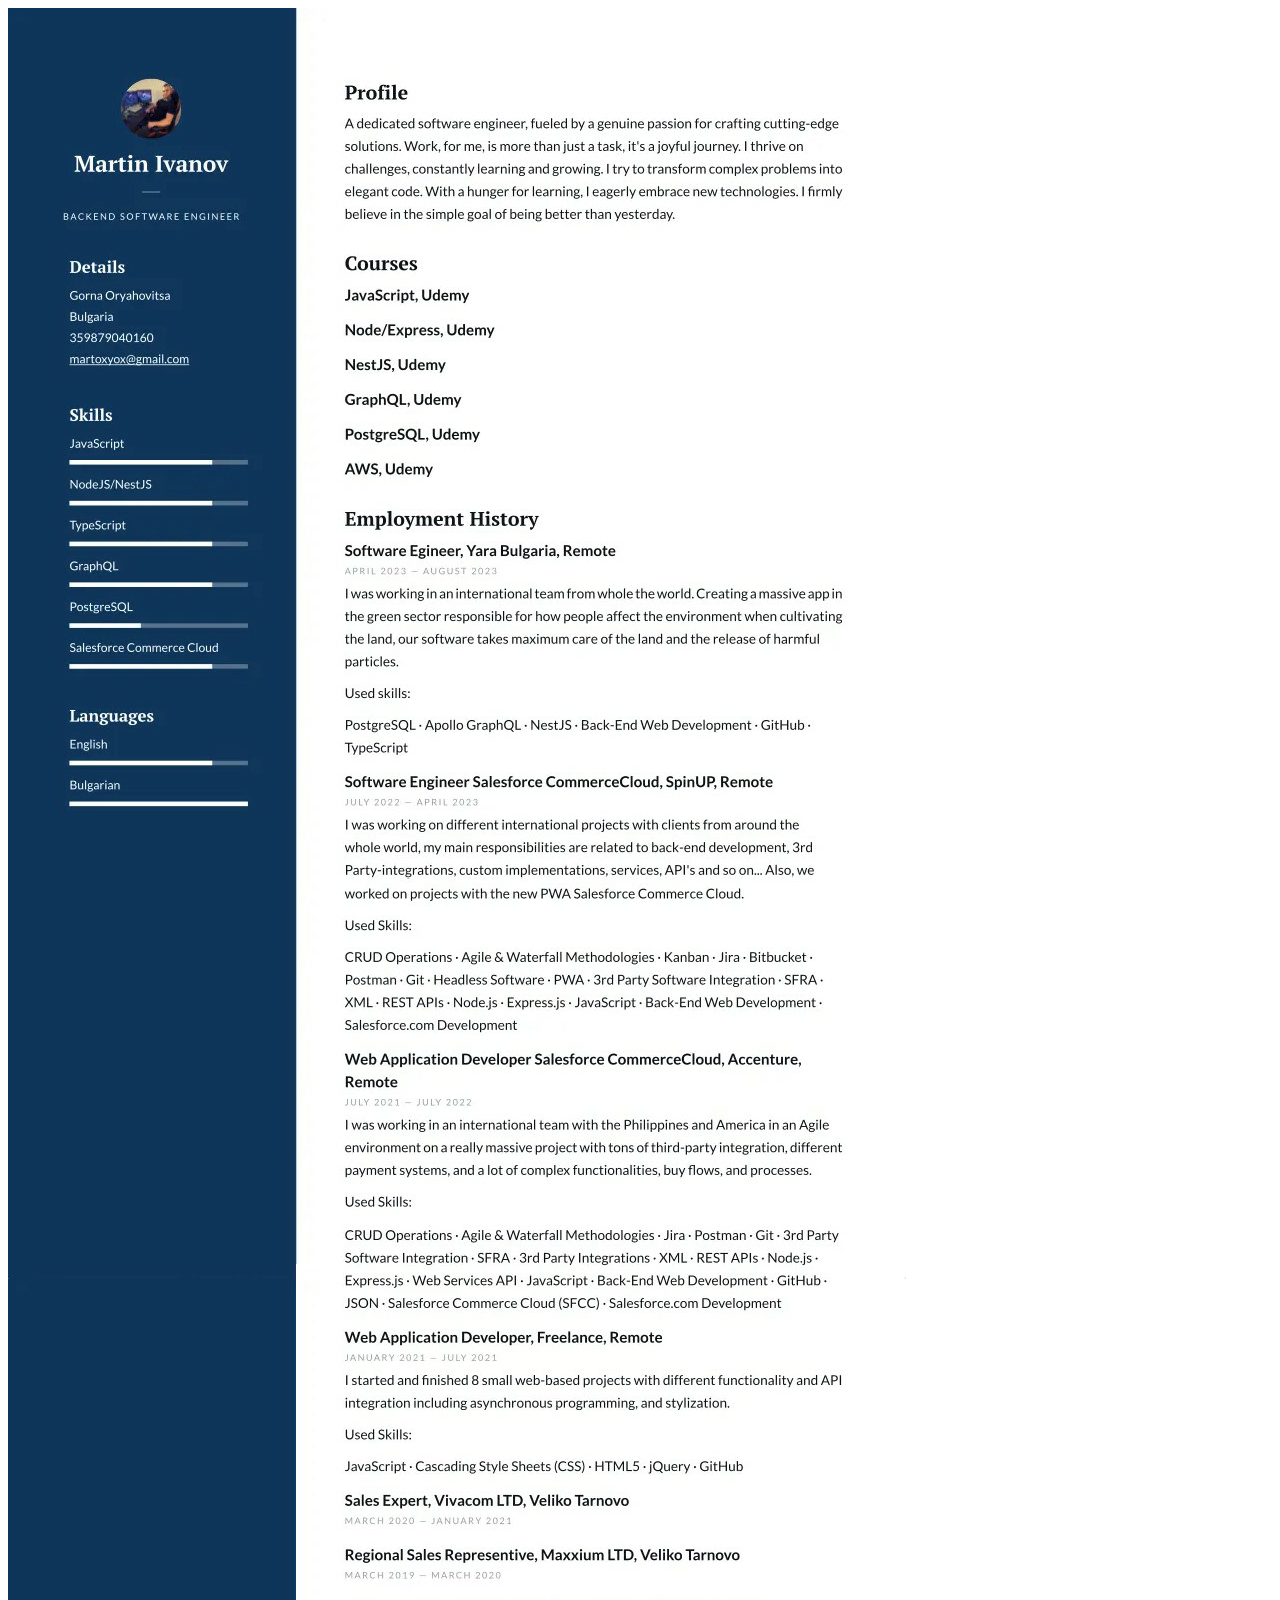
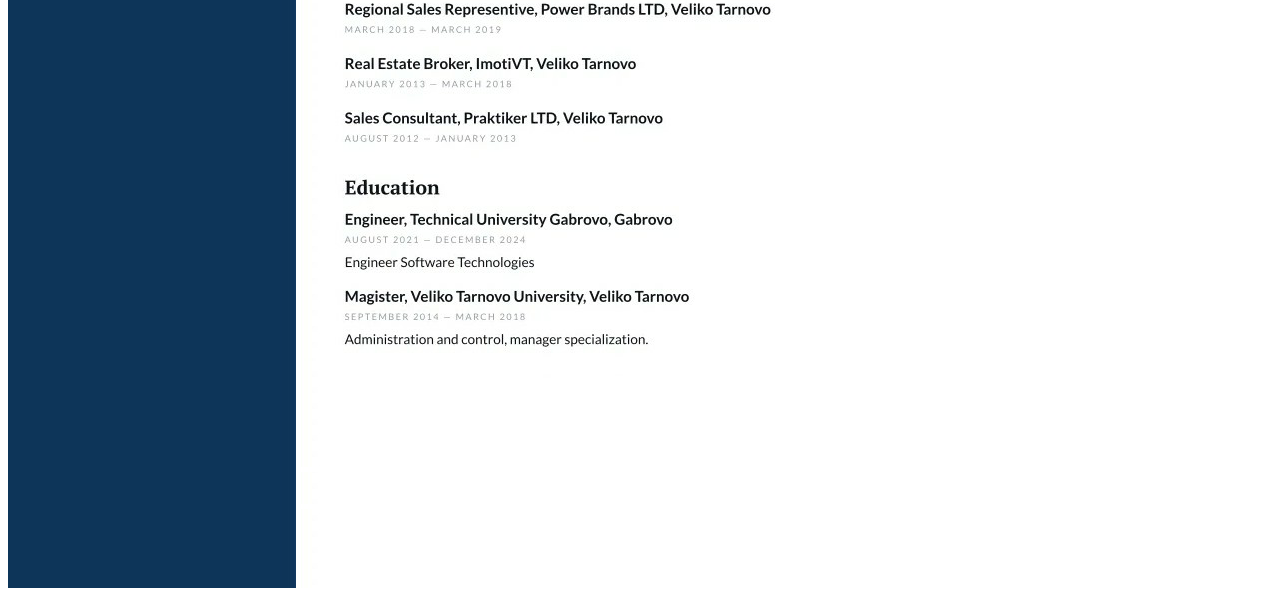
==== CV_MARTIN.html @ d8377702 "fix issue cv vol 2" ====
<html>
	<body>
		<div>
			<img src="data:image/png;base64, iVBORw0KGgoAAAANSUhEUgAABAAAAAiECAYAAAA9nBc5AAAAIGNIUk0AAHomAACAhAAA+gAAAIDoAAB1MAAA6mAAADqYAAAXcJy6UTwAAAAJcEhZcwAAC4kAAAuJATfJy60AAAAGYktHRAD/AP8A/6C9p5MAAAABb3JOVAHPoneaAAAAJXRFWHRkYXRlOmNyZWF0ZQAyMDIzLTA4LTI5VDE0OjIzOjI3KzAwOjAwXG34/[base64]/68mbLifgSMeRc84KKCDJgAFzwIBixIB/c3pfc3yNmBVBBUFFMAIqKIICkiRJ5uA4uLx5n/[base64]/h3EBGYgEAgEAoFAYKLhXycAePd/je//Y3SnQyAQCGw8yE4oBAKBQCAQCAQCEwWxAyAQCGywGGu13x34x+LEh+MfCAQCgUAgEJjIyI+u+K/zyn8gEAj898EkQDjwgUAgEAgEAoHAY0fsAAgEAhss1vSef07/Hg1i8iAQCAQCgUAgMNGRz26l9etV8Wte+f/X9Amy14FAIJBFMk7osX3tcMc/O6bYsf1n55b/X0MaY8WBNU0uBAKBQCAQCAQCT0Q85h0A4xnVgUAg8Gjhrvi6OOWtR/kqEjTHCoFAIBAIBAKBwETDGiYAMJD/[base64]/BLC98h+TAIFA4D8J98vdQR/P6dfY0b+1IT1GZenF+BUIBAKBQCAQmGh4VBMA4fQHAoH/JEadffu/Cu7cu9Oe/nu0GKWRCYFAIBAIBAKBwERDPuvUczpeMDO9VVgteP5/pROTBYHAEx/[base64]/7l1hwCgUAgEAgEAoHAvyImAAKBQCAQCAQCgUAgEJgAiAmAQCAQCAQCgUAgEAgEJgBiAiAQCAQCgUAgEAgEAoEJgJgACAQCgUAgEAgEAoFAYAIgJgACgUAgEAgEAoFAIBCYAIgJgEAgEAgEAoFAIBAIBCYAYgIgEAgEAoFAIBAIBAKBCYCYAAgEAhs8Wtm/[base64]/[base64]/vBvDrdByBlX7y+C4AjoBdBR0dHaO8pVf7/fzf4TsQCAQCgUAgEAgEAo8OMQGwkaOlTWhBfWoC7+2nw+hKelPP7ZVdnO+c/uUtNEsdUi+Ubd29Rp5GVfLNmpRbValITSrNAeloDUq3nvfk6tJTbEhXvial5ojkqgPS2Vhpodzslc7cgHSVWtJZZLW+LrWRQeVJC+XbAfmC7VBoGq8FLa2oDBfYC2Ahi7wyv3qAa6XTUpXV0NBchEBg/cLfhX+sIRAIBAKBQCAQ+O8hJgCewEivujt8671jeHh4tVV7Avd9J4Cnz8b5u/5ck4dzUK1WjR47A8rlssWtC9LlEBzZ8+z9QCAQCAQCgUAgEAisG3KT9nthq30e2AiRfNFfnXeW/xW87w/cSfbv5Dfy7ThW0BX59lH9d3PWu3LDdl2qrTSnvrMwbE79yMDK5DWBSkI3X2iZw1/21+8bBctfb7ZkaGhIhqoNK6cmZXtdoF7otusR6bCJgXqu0/I3c+XkFQB2CCjYJEA6dikk8Ul5zfb9dvWk1WzPWbX5b0nykcLA+kLSTu3mGp1RHF3bZutGCnx3AhTZgaLtfeYX3iSHHrR/sklEkxaaDSmwW6SZTCI5pXY2RVLCKqpe4vpB699cxWcXTiAQCAQCgUAg8N9CTABs5BhrAsAc/TbGmwBg8z2o1xMHptzoN8e7szUg3d3dssWcHpk5c6bsueuOMn36dJk6s0c6OzuloI4/jpm6/JY+10x+QcA+QqjXw7WmLFq0SK698Ta5+eab5b5FK6zc4VYl+UZArtMmFlr5iqXHgec+DiBIXlNQqEdp99s3mu4CttrfK2hXPCYA1jeSdokJgMeGmAAIBAKBQCAQCPw3ERMAGzn4XX0cZV/RxzUHGmMO1pA6UnyMb7g6ZCvyHZVkZb6snjwr8rOlz9KXar0ybdo0OXivbWSvvfaSzWeos1/AEUsmBvLFWrLyX1GXRR2zRjOhV29Ms/yVct7oldQ/J9/QSN1eAbh34Qq55ZZb5JrbF8tf//pXyU+dZ3T66slEQCOXvHJQrSavIFTVn7cdCJ0V21FQanuMubajz8SFTQyo38WRiY3A+kS7fdqjiDfHf3oCYHQCqF2Cl7eqxNUB7f8E0DHg9PzaMVIbNj3PtackmNLivMkvVqgek75ULGk/ab9mwwyawtONbm1JIV3WutSDcvxVHAd9kwk3/[base64]/vuu08TdtuEQbWe/MJAudxpDku50ml0KAKngw8A2nXbAfQJjvblWP5TYD3Am8GPo+5lxml0F5RPUKJHJx5zgGy5xVzLR1L7uUp0Vx3oRM8SSqP02iWsorrqLI3/tLM6Hj1Yhd/hkWFzwOl/tXpNRkZGpKPSYZMZI9UR7Udl6xecMwmAbpOuWCgZbafvx7SDnkaWD765QbnQBkyaJf20kPCj6Tm6Yw98YoAyiAfcS/PhdLN8pMvnXpafQCAQCAQCgcCGjdgBsJFDTfu2kZ4Y9/Z1fUWrvfJaaw4lDnlj0N7ll5GV0tXVJZVczYz/N524r8yfP1+md5fNIe8pJCuveU1vH/FrJo4+X/PH2GciwByF9isA/o5/KZ/8RGAln6Rr1pIdAL2DYuX1NafJ4OCgDJdmy1133SXn/uIP9qrAynrJyhtqVIyfVtdM6evrEyl1mAMirZqVXxA/Jh8j5FsAHGMHwPpGMnxM1B0A8MUEQLVWNSc/jYbWhfQ4/EwQMCHATgBoUUewNi6z5YFs3UhDHB/09J/exMmnPzKZR7+mL+HUMylHWiYKuOf5Af2PtEwOcE7/Hat8kOUhEAgEAoFAILBxINynjRxpA30soxwnCoN+0qRJlpaAI7DvvvvKhz/8Ydl7771lypQpyWq9OgTQ4JzdAoBrmxDQkKbPua8wEpwPLyNx3sTKxdnAMZk8ebJNAuCYHHzwwbLrrruOOipLly61cklH4NxpBgIbKnD+cfRx/jkCVvbTW/7Z7o/zn6z4J30GMGmAjtvEV0rX0+fev9IhDdLSfzjSb9jt4847E370dc9DHA5+emKAnQpcEwB56NekpW+meQkEAoFAIBAIbPyIVwA2erA5nsDe/DzrkXaUHB/XY8V8QJr1YenJL5XawGLZffOKvPx5T5On7DlXppcHZVbPoLRqy6XU6pfOUk1Kog5BbUBY+S+VCsJv9hvdXEmP6sxAVOPy+YJGl6TZYsWWd4cTByJf0HNjS3lg4kDTNtUZ6mEr9Mol8tBt/5C/XfwLueOqy6RzcLHM32KOTMvxrn9O8sPLRV0pKTWrUtd6tNRhgobRNT+Esqkj9U2OqaXgwHpE4mKuOo62SsZhTVqTY+LMbuyvAMA0H6TMax9o1HlNJm+r++qDq7OfHPPtvNy3yTS97usbkK72hJvDz3G6CWuqQ9ox9xV7HHo+4MmE2z//+U+54YYbbFcAE2/cgx4TAvDARBzOPhNty5cvtw92kmerrbYa3f4PyJMOjvR5IBAIBAKBQGDjgdvjgScY3EDHUWALfn9/v2y33Xby+te/3o6894+zsHjxYlsNZMUPpwBngvS+6u/OSDbgcLBqSDmkSx8B534kQPvWW2+VSy+9VFauTH5qcMaMGVYWzsaOO+5ox2XLlo3uEuBeILCh409/+pP89rcX20cuzzvvp3LOOT+Rs88+W7797e/KhRdeKA88sFAd8KY626z+8w5+QyZN6lYdT01rpPoruk//IIwF0jj8nPyE73//+7LzzjvbDptPfOITsscee8g+++wjZ511lsyaNUsOOuggue6662xnzh//+EfZfffdZYsttpCnPvWp8rGPfcxosZOAsum33t9ButxAIBAIBAKBwMaJ+AbAxg7/Pfx8yY6slJsznqva9cDyf9rP+G03qy7vec97ZNLw/ebsd9eWJSt9k2baKmFnuWTO/8hg8s2AUrHTHPF8ucPoNdrv9hfa3wLISUK/qOWyijhSTd7ZbioNVht9BbHWO2DlL793gW3zv/GKK8yR2HrWJrZdeWXXDOnt7ZXJ8/e3+7+8bpGtSC6VyckW5tTaL1AOLH+jfcy3+QisLyTtM1G/ATBUq8vb3vY2c/TRW/SeFfdNN93UPnZJH6J/PeUpT5EzzjhDZs+eLZ0dFftIJv2vu1I2Z9v6lAbOfbUeWtnysvViYqFYLEij0bQJiBe96EW2A+BrX/uaHH/88XLiiSfar3ssWbLE7gNe/TnttDfL3Xffa9/jePWrX22877DDDnL11UmaoaER69eAMtnhACvOD9cZVgKBQCAQCAQCGwHGtp4DTxjMmTPH3vN///vfb+/74mDgINgX98tlc0I4Es+5v3/PKiQ7A3DCCEwO4JCQ1gPpEudgdTXCSSBAk10GAwMDlpePDR511FH2qwB8d4AVSSYHSMMHAefNm2fxOP7wkXV2AoENDeVySb7y5S+Zw00/QHdPOOEEufzyy+WhhQ/KRz/6UYtjOz6r7w8//LA01PvHya+0f5KTfkJwoPce/B7B+5VjVbrk+rvf/a7t9GHCgW98QP+DH/ygvOIVr5B3vvOdthvg2GOPlZe97GU2cbD11ltrf3yqTQ5Anz5erdbtHj/DSX28TC82fe1xgUAgEAgEAoGNBzEBsN6BFT1+wLj3MNZ9KTakYav9fL2bt+Kr0moOy+TmSgu7TcvJ6S88VjZtrZBNmstl08k9MrmQk1LXDMmVp0hvqyQrGgUZyHXKSGmSjMhMqeVny0CzKMuGGjKU75fBXJ8MN/KyvH9EQ4esGOiUlcMiw62KekAd0jdSU1pFafJTgM0hqZTUmZAhKReq0mj1SivXL+WunEye3qnOfpfMmDFdOkqdMtQ/LF19fbKZOh4zly6U+y++SOY1lsoulSEpDD0snY3lUm/VpFDOS71alZKma7VGVBY1aRSHpV4Y0noHJgLUzV39zxzf8cPjBaeNE2yOOT9Oob57kW9kNHJSKXao3lc0vinV4bq88Q2vlz333NscfZz+733ve+pY86FNfjJQB2DV6Rw/nanHoZFh6RvolyITcK2mDFdHpFDUdHqf0NIMdb61oTyQlhGgqXz0D2h/KeZlydKlMmnyZMmp4z5r9mwZHqnKfvvvL4cfcYQc8ZSnyGWX/1F+9OMfytRpUy394NCQ0Zg5axM98k0NLSev/VgLIr6h9SuW7Hc/7ZMehCZ7bzRvLt9UfpLvfqThEwSBQCAQCAQCgQ0T8RHADRxpZ2Ysx6beZCWxos5Fy1b2uzs7EyN8aIWt8H3g9FPti/4duQHbAZBvVe26qs4FTslwrmBb73tXrLSf31uyaJmtxj/yyEJbGVy87EF54IEHZMH9j9jq5aKHlsqCBQv0/N6Ebrlkjg1OjaGVfP28pQ4MKGo8K4sF9RXYBTC8ol9pPyIL7rzXvgUg7d9B7x9Mtj3Xu6bbcWGtYPyOFNShYodCLfnegLpddvSf/ys0/1Umgf8+vBX8OOoCalul4TOO6kJaO67rRwBXIaG3iuqqs8cTCS9jIW8r5vfff7+cd955NinA6vtRRx1peQaHR+xVgKuuutL6JTtyjjnmGHnwwYVy3vnny69+dZE89NBD9g2MO+64Q374wx/ar2N0d3WP/oIA3xgg/uc//7ncdNNN9p2MXXfZtV1+8qrANddcKz/+8Y/tHrsA+JjfjTfeaO/3w9P1118v55//Uzn33J/IZpttJjNnzmrv3MnLJz7xSaPBbpzXvOaV2l9z0tvbLx0dFVmh48Ivf/lL5fUndoR2uVKWadOnaskqk1TzUF8PPgkwvtwCgUAgEAgEAusD8Q2A9Y41i38sAzq9wpZvvwydl05z6LuKHbblfptZ3XLyySfL1tP46FhNunK9duzvXWI0y50dtuX/+uvuNoe82CqaIz+4Mnl3X11rc8ArXclvivNBfsA795Tf1b1Ynv3sZ8sOO/VYvo5K8r5yoz5s6XKthjkY9cHk98YHH1mmTs+DUn9kpZV/x99vtvKnb7alOR4PrcwZ37cPlGzi4fZqzsodqExLXiMYTpwKakv+aiF59z/XcH4D6weJ/j3e3wBoZ1MkJayi6iU+PkDnsn3Q9LAd6o28lEo5ufTSP9rWevrMy1/+cvn4xz9u5z2Tu+R97/+QfOlL/2f981WvepXsv//+8q53vSv59kalJIcddpjFP+tZz7LXar7yla/IC57/Arn7nrtt+z5f6OdjfTvttJM54Xw7g9dofvCDH8j8bbazr/e/+MUvtokEeOIDn/Q5HP9zzz3Xyrr44ovtWwD0uW984xtWFsDZ32qr+Tb5t/3228uVV/5Z+WSyTuS6626wuvCdgKceeYR9PJTvGDDh+H//93l56UteyjyNARml5QQfICu7QCAQCAQCgcD6xeNrPQceF7ixTbBtyBpYZQc4HXyEjNV53jv+zW9+Y6uGf/vb3+Qvf/mLBeJ+9rOfmQNx1VVXmeOAE48Dzi4CAiuJOOw4GzjilEEanBaOtnqv8PJxbkhH+aSBBkf44h4rhzgq7B7g/X6cfj6UxncA+CI5DgPOCTyQFlpcE8jv7yN7vd3BCAT+m0jrHXqInuIw009swkv7BnGVSmG0T55//vnWL9jJcuihh9qH+f78Zxzthuk7/eTUU081B3zu3LnW75YtXybPfe5zzflmRwAO/Je//GW57LLLLA07DnDO6R+77rqLXH311UabsplAu/HGG2zVn4kCJgE++clPjvYhfl2DspP+XDfn3+s1PFwz53/p0uU2SQAvhxxyiNHgVwJOOukkmwA47bTT5MGFD1q+6IuBQCAQCAQCGw9iAmAjRzlXllw9J4Mr+iVXa0mlVbEwsELk4l/9RR2GOyz8/aYhueralXLFdVW57vaiXHdrRRat2FoefqhHysWdZM6mB8isOfvJnC32l+5pO0u9NE9Kk3eWSTP3l8rkPaXUsatUunaXKRpHaNUnychgRRWoJLmWegyNosapw1MrSKuqalXLWaj21WRoxbDMnbGpHLLPQbL/HvvLZjM2k8mVHpnWNUU6u7qlWqvLI311WbSyKotXDFmorlgmtZXLJU9F+pZJsVXQkoqSz3WoF1aWsjpdhEDg8QRO/ljwiSg+AkgSn+gCOMhLl660V2dOeu5J0qvOPBNyRx99tDzvuc+Rrs4Oc74JTJ6xVf+iiy6ySYFrr73WJgN+/etf289mksZ3FlAevyLAKwbE45wzmTc8zORCySbdZs6caTT7+wdG+QFMqkED559JAmhxv6OjaPyy84DJhM7OkgwMDNnkIPdHqkNy6JMOlo5Khzn6u+22m+WHFhMMgUAgEAgEAoGNCzEBsJEDoxznw1fb2S5PHO/0srrOqiPv7rPyDtxRweDn5/dwBHAYEmembKvxbB9mdZ6VP7Yn87vim2yyiTkX/HY/zgx0yO+r/+7QcE75xBP8FwWAvcuvcf7VcRwPViVZBeVnyHgVgcA1zgigXjgv0CQtfHLux0Dgv4Wx9A091q5g4D594+tf//rob+7z3j6/bPHe975Xvv3tb9svADjYqo9DzisBfK+DPut9hhV3+gf6z44evgmA003cXnvtZeXg8DNhwBf7a7W6lc9qPn2YfPwKQOLUV4w2fYY+67tqkvLEfqoQWsk4UtUxpFNuu+02i2e3Dv3vD3/8g32L4O6777b89EW+FQJNQiAQCAQCgUBg40BMAGzkGK7XpKCGPk47Rn1npUPmzJotXZ3TpNUsy+BQp0ydNl/mbf9k2Xq7J0m5c1uptzaTSs+OUujYVvIdW8uS3i55qLcujwy05OFqv6zM16Vnyxmy7f676HEzmTZ/K9lku51l+lbbypQ586Rr+ubSMXkTWdbflJo6/RYaTWmob9Ns5ZPQKEijnpeRalNy+bKs6BuRBx5aKktX9MviZb0y0lJnRJ2NB5f3yu0LFspN9z8iN9y7SBYuXSlDzbzUh1bKwIpHpDC8QuorH5ZcoyalXEuYSqgzAcDLx3wRPRBYT8DxLRZyMqJ6XCnzVX9+SnNYXvziF8oVV/xJLrjgZ7Jw4UK55ppr5O2nvUUmdXVKIZ+zSQAcfya6cOpxqH1Cq1JOJsVwvrkm8OHA4ZFhW4Xn+whMpOHoc1yyZJk67XU9L6qz3qV0CurMsyOgQ4/KV6XTeG1o52xpn+vs7JbJk6dqGfykZ/L9DBx+vrUwaVK30WRSAL6ZEOCa14a++MUv2s8M8kFDPmL49Kc/3fiKCYBAIBAIBAKBjQsxAbCRwg1vHH+cCFYNWa1jBZGJALbpYsDzrj1fBD/wwANtZZAVxC233NKcDHYLYOCTn8CqIe8y41yQH8fkyiuvtB0EOCysarITAHqsWFJ22vh3njwOXtyJYYWf7wpwDn+Uz/HOO++0eF/dp0zyce71ScdxJAQC6xOu4+x68ZX2xHlOvpXBqv7BBx9sH97r6enSeEsubABgEoAVd/oifRTd54v/oN6om5PPTht23LBKzwo8tLkHSE9fpk+Rjm38TAJ4PyEt/WxVn0p22/h9ykz6kpEzfhk/Vu20kdG+zY6BU045RX70ox/J2WefLRf+4kI595xz5ayzzpLjjjvO0ngA3t/TcYFAIBAIBAKBDQcxAbCBww1qAsga2/wMYKFUkEarLl09/M5+pxr0VVm8dJlU6w2pSVGmztpUrr3+Frn1n/dKR+cUqdXzUi5WpLPSJfXSJOmrF+Wuh1fKAyuGZcmIOifFHrnzkV65/u6Fcv1dD8qKRknuemSlLOyrSl+zIvXKVMl1zbD39pu5vHT2TJKGOhP1hvLTKmpcWYaaRanmKjKsYUjK0jV7rjQ6J0u1q0cGShXpLZbl5ocelvt6h+SRmshwqUP6pCA1dURG1EGRXF1ayr1SkJ5SQ1YuXiD1wWWS52cPCzmpmSeVOE2BJz60B6z+l+oXY4X/FNL0vO+lHVtW0ZtNJrREnfoBKdMXtf/xdX314y002vdx4IuatVlvSkepLDnVYWjhkNfqNSkVS+a0V2tV2WOPPWyCDMedDwHaTyO2waQZk3R8D+Cww54kIyNM9ml5mmRkZEhT4Nnj9NM/mlLkN/8H+y1Nq8WHB/noX8ITIT2ekAY+Dz7kQOWD1wgqcvnllyffDdA/7qlEdIxhIm718Yng8vHrQCAQCAQCgcCGhVVWZWCjhK+G+4odq3ys5BPPNmKOrODzpX+2HGPI+yogq/oY+Kz+842AxYsXGw1oQYNfD+A3w1khZJWebcHQ4eNjvP+b/gYA+VitxOhndZNznBmuOZIG8I4/XzBnKzFH+CUNfLAjwb8ZQJnA6QPocE0AlBkIrA+4g+t9iT6DztKX0GVPYz9pqMeh4SHTV7bi45CTz5x91X/0G+cf55r4cqksr3nNa6yv0pdYbSc/uwR6+3ptSz67Y9iJwzc6oOt9Ax64Jh/do1QqWL8nPfHwx+4BznHiHeSDBuDea1/7Wrsmnl8M+eY3vykrVq6w+/D1ne98x+gGAoFAIBAIBDYuFCpzd/tQ+zywgQPDnABwKkA+x++mi0zrmiQlVviq6gTUqhqXbBnmHfyaOhi9A/2SL+Gg12T5iqXSqg+ogV+XVnml9A8tkocX3y/DIyuls3uqzJo1U6bNnKMOeY/UmjUZqY1IdXhA6QxJo857/Itk8bLrpaOnKIfuPU+ZUcemhrOuDkZdnf2mOv75TukbqMmKwYYsWTkkf7/5n7J8qCYLHl4uzY5J0juk8YM1WSpFGc6XZCjXLX3Dw9I/UpNqvSat5oAUSyUpSMN+E76zs0dmTO6QES0j36xKvViQnDlXMQmwIcBbwY+ja79tfXX4jGOe9WS9d+IxB8iWW8y1fCTNq17bancreeXDKa1aS07oraK66iwN7yf/KWT7nR9ZYf/Upz4pn/nMp9XpHtR0eduaf+cdd0iP9p8t1UmHRSbEcJzLqtM3/eMmed/73iv33XevUWAi7fbbb5d99tlHpkyeIgODAzJ1ylQ56qij7Cv/TL7xU4JM5H3uc5+zn/TkN/nPPPNMmTVztk0g8DN/F154oX1YEMecSbrly1fI7rvvYR8i/OpXv2qTb0xO8HOc8+fPt/N3/r/T5ZZbbta+3iXDw0M2ybfnnnvaRwYPP/xw+e1vf2u7DZh04GcImQjgg4Y77rhj8gqA1WAVsnL/T7dDIBAIBAKBQODfQ27Sfi9cZVsH1gPWLH4MaHc2OM86IjlJVvw2nbKJxdX7klXAKd0zbXWxOtQafScY5yDXqNtX+LvKBVsVHGistJ0CCxYuMIdg0rQtZIsttpBZm22VlJ1nu29d8iMtcyxyQ4vtXeHq0DX2u+Wnv+pJxsdQ/5CV0Wgln0S/+577zeG48+57rbwhzYtTsePW880ZmlSsqONxi9yxdLnl661PNcdp+UDNHKVCa5mtqhb58J86OF0zt7fdCA+NVOx6qJi4ki1pf4I9sJ7Q1sO2GruDP7q2nF/dASy00xWZAlD9OvMLb5JDD9pfHf8kaaHJhFbBJn2SFemEUnO0nyQleHmrSlwd3k/+XYz2M/pC+zx9hEU+jseK+8qVK7UPddpX/znnVwD22GtP6ersStLrH6v0/LzfpZdeav2TPoE+0/dOOOEE++I/56z2k54dN6zA85N75OWbAnvvvbc8//nPN56YLOnt7ZdvfOMblo+dO/RX6PCKwDOf+Uz58Y9/bH2cePoU3/nYYYcd7DWDn1/wU4tn5w1H+ubrXve6hKdyRRY8sMAmH/j6P/f55sBznvMcy0+eIu84pOByT8stEAgEAoFAILDhICYA1jvWLP6045E1ponvaYyYYzBz8hw7jvSxEq+OwoytzIGqNopm/PM+LxMAHYVkW3F3MXGsRhr/NKdhwQOLzDlotabYFuEZm8w1gz9XGkkcBP3j2FGvmZOQa94j8+bNkzc8/0ijMzyUxA8OJx/8O/+Xv7HjvYuW2ApnoZj8UsEO87e19FvM2dR+J/2+5Uus/KHB5OfIbPeA1qtRXW70OqVm6WfO2krmzp0rD1ST31BfXJpk9VSp2P3A+kJbN9tqPNEmABqN2ujH/3wLPXrsv7dfKCT9pqRp+BYAcXzNPw2295MXh9u+E9B2/umnTB40W0pbHf2RavKxT3ihPOTk9/iVACYAPJ7vCJCOVwvSIL0dNZ07+U4DeD76Hv2SukEPDGonpQ/zLQC+WWDjwGg7JHC5p+UWCAQCgUAgENhwMLb1HNho4MY6jgXv92LUE2fOux5Z5ccZ4f163lXmPsY/90lPGjfSuc+qJCv9rBKy9Xjp0qV2jTNCXgL0+EI5q4zpvIAtxPxyANuU77nnHktP2bYbQQM/icZ2Z458RwBnyenDE3RwcnAg4C9xogpWR5wkzr3MQOC/Cde79BF9REcd3j/QdfQYnUWvgTv/ONw4047OjuQnPHG+OeL843zj/NvkgDrnHAH36b/2xX79gyaTBjjqOOZWnl5TNhNvTAwY3WZCF55tMkH7FuAeIB082WRFsWT9Eb5srLBXifhpwWSiA+c/+mAgEAgEAoHAxomYANiI4KtqwM87miLTKp1SVMegoMY7K6sdRX6WjJ/PU2O9lZdSZ4/0TJsppa5J0mC1sN6Q/pFBGaqrEzA4JN0at8X0KTJ/k1my2bQOmd4pUqw9KLXeO6XcWqC075P+JXfIyMp7papOxWR1BLaas52FR+5/RPoW90ltoCW9Swbln7feK3/9y3XS36vOyUhZHZeCOhdFqXTPkZFGpxS6Z0tvtSSP9DfloZU16au2ZKiZTB6YQ9WqS75ZU0cH50adnUbNfmN9aqkpnc0hKTeGLbT0fiEX2/8D/12go+nA9zeS3Qp85Z+v/ycTAj6BxS9ydHV1mBON8+9OO849jjTgyEQdTrvtAtB+jPNNWlb1AfdxwHHOmVzgWwGUQblFZYKv/LNPIqd5KJPj1KmTtUycdn5aEIc9uc+xUqEsJtoawi3SdXXCQ0FTNIw/JgWYUGBHAnzZBBy7M7Rc4pgMCAQCgUAgEAhsXIiPAG7gwMlII3vdUavalv16TZ19dSzU/TenYaiabFkerieOSLWWrKY3qgO2utisJat9PZUhcy7IM2fOHCmWumxlv1hJVgkbMmSr9AvV0bf8Qy1b0a9Xe22XwMDie4yO5Ip2fcM/brX3lTt6piYOgjoOODZN5QzeSUtZdXVicChqOX6OLC/lfOJQ8HG4ZJUxWaEs631eXZg+aarlW1FPdjusyHXYroBmeyIksH7hWunH0VbJ6KvPOG6sHwF0cE3gZ/cq2n986z78+I4VjoTEUS8mq/B6jhPvP/sHzKnWP/Qa3edXAICWYGWwSg8d+g7OP5MDlJdszU9W9XHQbYVf/yibsqDFjgHuQQP+yKdJLC9xfi9fSH6RwMumW8EfbQGv0IIH6Dnf/tpAGmPJKRAIBAKBQCCw4SAmANY7MJDXFPS/Gto4ye7rYlQTcCYmaVxBDfvuRkGawzjV6jSrH5KrDKuxvkK6ckulp9QnxdwD0hy5X9M+oI7AIzJ/Sk2mdw7IpOlDsuVWU2SzGV0yqUsdhpWPSL1/kWw6a4pU+5aoY6DOxEhVcoURmTy5LL0r7tHzPqk0B2XalIpMX9onk0UdmsaAdKo/ctWNN8rK3uXSV++QVk7z5tWh0KMUBtU9YbuxOiatmvI52e63auosSYdUG7z/XJJSnlcY8tKhzg6fKagUpklP5wyZue3msmDJEpm87aZy3+L7pNWzhdS1/jkXSmC9ItHUVcfRVsk4gI91AgDKyZ/ltHtJSCaWsuE/hbXRKxZxmOmfOP/UzmpiAd78SAz1InCOA74qJffUcde+VlQnOx1PSOLYbVAw55u4gnZ0jvkc99oyGT2yzb+gaaBXtGs/QiPhYVVccmSlH9r8wSfHpHzyJPySPyl3NLTlk5VT9joQCAQCgUAgsGHA7fHABg6c/bHAyhwrfqwOMkmA0W2rjKWSrdTzRXIC8azwkZav6fMb4ltuuaV9zZvAF/1ZaScPdPiNft7/5z1i3gcmPx8A23rrre3r4qSFFrTZIUBgB4B/b4B7yaRF8uVzD37Naif8cM6qogdPQ15oUC40bdeC3iOOrdBgPJkEAoFAIBAIBAKBQOBfERMAGync+c3lRmTatE51klkxHZBioU9mzyrJrGl5mdxVk5HBh2T6FJFtt5ktO+0wV7bbeo7sOH8z2WKzabLl3OkyY1KnlFrJh/ZA54w50jF9tqwcLEi+MlMaIx1SKUyX6cUpMqnVJfOnTpftps+U7WdOl827OqS/2CV3L+uX2x5cKtf+835ZNliT3mpLRmoNqTf58NmIbZNuDKuzP1KTZnUkCSMDGtcvufwyC5JbngTROK1HIc8W6YbkRgalK9+S2vKVUtL804vd0tMsSXe1KJPqyURAIBAIBAKBQCAQCATWjpgA2IiQ3VLLNavh/qV/Vs1ZWSeeFXOO06ero7755rLjjjvK7rvvbiv4/JY4K+nkI7B7gB0D7AjYZZddbHcAdPkGADRZ0fdVd3YB+I4CdgfwU36LFy+Wu+66y34rnHO+UA5NX9X3d5ftGwJjrPZ7AOkdAcR5naHJJAVlE8/[base64]/9F4VdAurMa3VIQxjJlWSoVZDhVlFGpCTTpk3RulRlaKBPero6ZOb0mbyhbHlzjeQnzAKBQCAQCAQCgUAgsHbEBMBGgrTTD/zaV+9ZGbev7eNlK/iSP+/p8wsB/q49q/g9PT32NX3/Ojn5WennN/lvueUW+/3+O+64w+LIhwNPWnYHbLvttkZv5cqVct9999kOAHYEsKOAtPyePzsP2DXg7/8Djr6yT3nsBODovAIvx/MSuIZ+X1+ffWOAOnJNPbhHnkAgEAgEAoFAIBAIrBtiAmAjwlgObzNfkHJXtwzVh6R/pF8qnU2ZNqNDZs3qloceukv+fu0VcsP1V8nCB+6V3hVLpFmrS2e5Yq8G2M/[base64]/FZYef9/fnz58u8efPs+pFHHpF77rlHbr31Vrnqqqvkmmuukdtuu83Ss4r/u9/9Tv70pz9ZGlbx/VcAWM1nlR3ay5Yts3fwFyxYMPqOP4Hz5cuX244AeGFFnzwEyuY7A85nemXfV/e577sDfIeA7xLgSJx/y4DdDHzLwHcOwKvLIRAIBAKBQCAQCAQCa0ehMne3D7XPAxsgcJZxeP3cnX6O5kRLTuqtggwuXSJTps6Q6TN6pFzpkJW9K6Svt1+kxm93l6TaLEqtnpOHlyyT++5/SBbe+6Dcu+AhufOeR6RaV6e9o0eK5U6RRk5DQ8oaakN9UqwO2m/zjwwPyj333SsrpSYLliyVu1YslxWadrDWkN7+Xn62XQaHWJFPfsKvXCrJyNCQFMoVaZhzn9c7BSkr7416QyZ35GTvPXaVWY2aTMnVRfqXSWdtQKq5ppSlLp2dXVKvjsi00ojkmlXZaa9tZbvt5skiTXrL7bdJrjJdapq3lSuZbALrF743xY+jUzOqp2n4jKP9Er3eO/GYA2TLLea2f1Ne41U/+J16FIr7Tqk1SrFNb1UB7ePqSPI+/vC+CJicQvcBfTZ9LztZlY73dEx6pfODbD2ydHhVh4m0dHpesWFsyKYdC15+umzyO0/Z8rPwdEzIeZk+SbeuPKQxVnnw5rxwDk3ndV2wJh64l76fvqa8NeUFaX7HSsv9rC5kr9cE1ymXAeDIxKhPsK4J68J/Ok2aJ4+HB9oSvrlPW8NTOm8631hI6wdpXUeB6y5wOq6PfvR8pIUWdUf3geuC0yRNWsZZ3pxnh993PtLX6bzZfGNhbWWBsWiOVw7nLv90WnhLjzfriix/6TpmeeF6PL4c3B8rHhAPfXhMtzfgmrxp+mA8WuOlIx45cJ3WFzAerTTID48uB78mL+dj0UjHkSbdH5yW53fAI/HpPuC8jtWO6f6SDY40fUf6PufZNH4/yxvle5kO4gFpvb2IIw11ybbpmjAWL1mkeXeQh7KA3+cIH9xzmtm86bLGoutYG0+BwBMZMQGwgYMBigEsO9hxzqDdGh6w885Wrf17+StsRb7RrNlq/pSuSTZYVhvt39YvJwN2ra9flixZIpMmJb8I0FAalm4kWYHHJ+cBVeCjfYq+FStk4cKFsnjFI3L//ffLcCP5hYBBTY8x2hp96K3+cB8aSR6OpWIpuV+v2jv8++29uxx55JGy2bQZMmPGDOnq7rFfJBguV+xbBlUtl3QdzSGZO3eu7LjnDrYLYNFI035xYLjeafRbEhMAGwL8MerH0UcuCpGCmzmPfgLAkdBbRXXVWRpJ3scfGCfot/UVNYZc94H30zXBjSj6nDt07L7hOx3khYaD62wgjztEADr0n6GhITuOlWesQD3ICy/UhyN14h7wo8P58jwOz+t14vrRIFsO8vE6Om3gPGfTPxqQd01hXZBOl80/[base64]/[base64]/5TOmr02fNdH046xiqbUmRCQQ3GjqYaboWcHLrXPNlzp3nypLkN2W5WTnaY2ynzpqvzN6lLOlp90tu7UnoqLZmVG9F028l2O28vOX3A3tuXkwcfWCT1ao+UcmWpxyC+QcBbwY+jj91M+7g7+ESZAACU5SFtvNE/1wYMqXR+DDI3KMdzsNLAGMPodYff07uBnTWAQDbOjU6CO1Npo29N8PKoq9Mi+LnLgOt0cIwVlwa8QiPtBHnadD3Gw3i0s3HQGi/dmsJ4+cZCNp3TGA9+zyeXqLvX3+W6NngZ44VsmjS49kkgv0c7UGecHdfdNQG+vZ1I69eco99p2sB1h+D50n2EOAJ9JLsLAl7RWegS6BdOYyx4uX50jBe/NmTL4nptNMa6T5zHu4MGiPM+gPxdF9YUxoPzmk3n19zP8u/30nHjwenT3qTP6u2a6KwLfQf0kBHl+cQU137P+RgPpPc06XK97mPdS8Prhy5Svl/TToyljMOu54AjgfbztNmjhzTvXKfBPUJaB9aEse57fg9MqlEHzh2c048A6X3Cw2W+tnLXhrXlTz8D4YUyfaIlnfex1D8QmOhYNysisEGAQQ+kBzMGRx42DMh8lZ9zvsrPoP3ggw/KP//5T1u55z1+wtKlS2XFihXmMAAeXAyy5CevgzIIDPisSPoqDCjmklUY7lMmOw78Pg88NxKJgy4DNmUQV8qXLA2/RkAc3xigXFb3t9lmG9l9991ls802sy/+Uwc+VjhnzhyjA6/wb3TaDk4gsD4xlmGBfmL8rSvoX2mji/zoO/rv/XCscoDH8+sY5KMv+XjAkTgCGOucdOl4+CCM5fyPxQdl0L+dTtpg+0/0UcYSxiroQ9f5ZCxIy2xN8DyObB38fjZd9noskCYdxosDY12vDegR9UTODmQBkLu3yXjhsSDNlzslgHLd+KZt4WttZaR5RDe8PsD12+XCuesOoDziaH/uk4+jy4L8XJOHAE/kIZ7+QHnkB350ZK8BcWPFrwnOO8Hze1hX/QROIwv0n/o6Xy6fsdKOhewYkOZtTfx5mvH4cqTv+3k2PW1CnLcbdN0ecH7SIU2H6zXB77tcXFZ+7TTHA2X40c8d6XtpOaYDtLmHzgEf96mjx3Hk2tOC9NhIH3E4r9D2fg6y5RKy8Lp68Lg0xrqmLQA2mfc56Psx3VY8F+DX+xxxawogew382uuSDsjIg/dxbEmukSOyc/szSzeLtd0PBCYy1v0JFVivyA5iXNuAyaCo52oiSt/K5bJyyTIZ7lOHfaguy5aslN7lgzLYV5WRQX04Deel0VSnvtpQp71fHnlkqfQO9ErfYJ/URob06akDuz6fiq2cfQpATT0ZKoosrQ7KQK4hQwV9KKnGlLo6pDkwLFWlsWjJYn3oVSVfqGhqturW9QHBQ5iti/xef1NKel6RqpRbI9LV7JPJ0i+blXpldm6ZTM6tkJ7WMqnUFuu9ZTKlMyf1wWVKoyrLly+V2bOmSWdHUfpW9Euz1lKeB/VhUJJcq0sateQBGwisL9AHgRtrGID0TYwV7rkBkg0O0vOqTtroIR/GlTs+XsZYdNzpIR/XDvITj8Hkxmc6eLwbcqQlcI5z7XGONO3suV+nz92odHg90vUBY8VlgTPnoJ4gy994GItuNs75dt4d2euxkE7j505rXfKDsdJ5nDvaXm/iqbuf/7vIysKv0/Fp3cDwhh/uu36mAU/pQHrPjzHvjg8GPXk9nTtBnDs8nvan/vQVeKB8v+9pXN+477Qoy9MAP/drR7oOnI91nY5LYzyaa0KW5ni0Afdcfg7qSnlpOuPRWBtfTsfPH2090nn8PB1IQ9v5eOMOMu3E/bGQzp+99jgH9NExh+smY1haZlka2UA+jo7sfb+XjaNulOd90kEbeZ8FpHG9dLjOwj9yIT00SctxPCeXc5cneZyHLNJ5uO9p0vHA+4w/uwC0HfRb4tN9LF23R4Ns2WOBNB4cPg4C5yNbZ69juq5jYV3SBAITATEBsIGDQSo9EGYHLa4ZGBkgfQscq/I8AAHvSfLb/RwZyD3wcHHjLP0AYXD3gZY4toWxSs+gywOCONKw6s9qPOUWO3jloGBpoOf8ph9oI80RqetfQW/BD2VzH5qU5w8VvkvALxeQhxnpmTNnGr/c4yEFP+kHeyCwPoHuoo/oMzpLf8C5SW+TJKThcZ6edNBBv7mmz6DvOD6cex8ijkB6Auk5pvssR9LSr6AF0uWlQ/oe/EMHsMpDOU4TpPMRHJTj+XAIqTd8+TGNbN51RboMlwXXHrcmeJnp4PF+TAeXMSF7b6zg7UMYD9n76Wunk4XHI0OC61caY+XLwumMF7LI3qds9ABZo9eAOPj3XScER/ocuB55W0GDZxP6AdBfB2nTR/K4nDhHn50fwD3yUybPCOCyQmf8frYtufb4sUC830vXJ01jLPg9z5+u21h50+ekz94H1IF6U3/SeL8eTx/Gyu8y5J7zlk2bPU9fZ8E9p+FHRzaOstO8wzcgjrYi3gN5xgtZeLy3scsa/YI2YxjHNI10WWOV6XFppO/5uccThy4SKN/bBng8cF2k7sR5vdFZ71Pk8/ReTjqkyyc4vBzop++TnuBI5wekJwBvH+fBHWz4dnBOnyU/+UiXpr+u8PKzR4fzleaPo6dDXq5D6fKzdEC6jHQIBAIJVll4gY0ShZwaPHl9+DUb0lEuSamYl96Vy6U2OCw6nEtPhQ8BTpbujk5Rc0rq1YZUh5ltbuiAX5RyUY8FdTxUE8rqnfMwYMAdaeVkgC/8N5oyXChKtZCXWrEgFT12ar4uja/UazI8pI69phsc4UODyk9Jy9HAQ26E3++vD1OqTCuWZfvN5spBu86XJ++1o8yfVpBprZVa6GQLrdIk6R0WufGOBXLPohXyYG9Vmt0zpGPabBnOlaVR7pKHVvTLyro+2Dq7ZVgfQPW20RcIrE+kDX1+UvM73/nOqGGXNT6ygX7CpNdTnvIUM8DcUMMIS690eOA+wY3eyy67TN785jcbHX6S8yMf+Yi98gMtz+M0PG86jnzpczdk3cAjfk2Bcryuvu361a9+tf28aBrZfI6x4rIGID83+vnPf16+8IUvjBq7HNN5Hg08H0fqTD39mvp73KOhT1qX77rIzUM6vSMdf/7558uFF15ocd42BOQMn05nvLA2pNNlj8DbgbJwAJj4/cY3viGf/OQn7TsRzqfXIR0AacgP77zqgvHu7+k//elPl0WLFlk6d9YAtBzunABeXYMWr7U9+9nPNr1DD6DJ5NNNN90kr3vd6yw9ejmWfJxXAvehl0Y6Hcd0nF+DdFyaZjqk0zjWNQ5wjfyQFfR++ctfyplnnjmqB+kdQum82Tg/z/JEyMLTeXB42nReT5s+95COA/B+3nnnjeoC95gIGiu/X2eDw69Jy9h5xhlnyNe+9jVbqPCJJWTmcsvSHS8OvjwOZNP6vXQA1Ak99TEJvUInb7/9dvnYxz5mdSeetqQM7tF+pPv6179u+sx96Dvf3PddDC6vdHB+HOl4r4fn87QErrOgH/kiCyAfvFEfB/ng55ZbbpH//d//He17Xu54IV3mWHHp/uf30gE+XFaA9iXPddddJ29605tWkw8Yix5HD4FAYBViAmAjwliDHAMcYEBmdZxVeRwAjCUGTh88GSQBDyoeQD64p2kSR4AmDyE33jCmoEMc5XBOumK+KDl9cBTas+2NBk5/ssIDjUqlw4y9TTbZRHbZZRc59NBD5fDDD5f9999fZs+ebXTJRx4MSwLGPg8jBnpPQ3nwibHIuT+s0nIIBNYH6FvoIzqPPn7uc5+TD37wg3LppZfatfcvjtmADtMX6be33Xab9Vv6FX2VfoPuc+59HHref72P8IsY119/vcXxjQ8MSowj+irp1xa8DHYNQQO+3vWudxldysrynA3AxxOXxd///vdkfNB4MFY+gt9bE5DNEUccYePCtttua/3/z3/+szmg64KxyswiLY80uM7mzwbAkTYieHulg6dd03UWfh+H76c//amdu5zhi7ZB1k7rsYYssvcoJ/2Niuc+97lyzTXXyK677mpx6fTpugGO7OIC8OyrsugJenfttdeaznOdpeU0oEn5gO/EEP/www/LH//4x9H6e7tB66qrrrLnCfqPvLgHbQ+Uz5F4z5dFmgcPjvS5w2mly/CQRpaOX6eP2Th27gHo/uxnP7PJReqFzHh1KA3PkwbyywZHtv5ePiGbFqTpezqn4TLIBpf1ueeeK9/85jeNJnIhDv6pi7eJB88LSO/lepnpc/SR8Y/vBrGz0CdFoIl+ZGlng5fl5QE/T98bKwD0jOBlEk+d7rzzTpuk4ltGfJMJnaQf//rXv7YxgrQPPfSQfPzjH5crrrjC+IYf4Lz7ZIaXNxbPXj764O3l6eDD5URwWRIc5PNy4BfQT8kL3de85jVmd8ET8RdffLG1I3XITkA9luDwa3iENnwROGesQB6cM/6Thl2iTLYT5/VGHukj4J7XG/jR5RcITGTEBMAGDgYpHxw5Tz8AbDCrd0irVpGh3CRZqcdlgwXprVbkwYcXy8BITfpkhSyvL5Fma4UUigNSGW5IeYif+VNjqjpZSq0eKTS67GcCc8Wy9DWHZWV9UFYO9Uk9rw9rxst6Q6YUSjKj0imzKzmZUWzq9Uq9HpDNpV/m1JbL3M6Vst2MuswuPSJbTuqVObJS5vf0y/E7leSkfafKyUdMkeN2HpZ95tZkt1kDMl1to87qkFRGFkpxcIE8WJ4lN/bl5YYFy2R5rkdm5FfKtjPyUqp0SK3RlKUDM+W+hzskX5suMjJVCvrMqjaTDxkGnvhQjV/[base64]//+agcd9wJapiW5IYbblJnb9Foeg/Uy8+pH0fJJ8FkqDVqtJoyXB2RkVqVwVWK2gb9A0NWT65HquqcquyoL9c55Yv6t3hU5tRJ1SNxBK65RzrkBY2C8pfLFy1/IiOVicYjZ+KQL/lqWj/CYLUmwzq+JvRWlZlXWZLnRz8+V774pa9oG7MrBCM/mXBBJomMcJyT5wL3uObcj5SZ6FPCr/M+MDhsR5cDbY1cXE7IDFnVmw2pdHZY2t7+Prnqb3+V//2YtsXxx5tuosME5wfdHlB5IvthlYmjpjxQh0QFE16J4yOvSX0SkA/d5Wh6rjyUOyrGE/whv46uTskX0UNNo/VDTpWOTjtHplzThrQruury5x6y8HYgHifH+xNHZMY5ekGZyAMe6IsmK5UL8U3Kbgf7CV2l39c/aDx5WZwTKIf6QJtAe1F/GwdUHs16S4ra3jpa0GoWR5+gvZFXUZ/LyO5b3/qO/Pa3F5t8C/o8NnkpPYL+ax9py4QH6km7Wx20POMjpY8coU+7wRPlue5AP69piYN32ippE71LmSpXfmmIOsArGNIxjPTEwUPSb6hOTr79ne/JT392QVKmxtH3kR3n8ALf3PP+pP80JOXk6UekVR79iLwWPvCQXH/1dfLV//uKHPmUo4wwdXE9tLq15eA6SYBuUoe88UH7MU7ltM0ZnxjD6Jccua/E2ulUb9tpGb+IL5WSVyppH4KXf8klv5fttttBXv/6N8iBBx5szvM//nGLLF68VMtNJnHnzNlUbrrpZnnBC16k95OJHpc9gF4yXhTauqz10H7LET3miJ4T6Iuur/TZweEkPboLDfSXdByHRobtaHS0vRx/+9s1o+3Mkfa/+OJLZfLkqdbutPMpp7xO/[base64]/PVimdhbtVwGmdk+2cm5/sE8eeOABGemcbg/T3uGBRB762Ausf7hW+nH0UZzR10QLzTSw9lvXnwFchYTeKqqrzh5vJPysDus78Kx9kNVaztmG/9nPflae9rSnmYNDHDpPv8ThoF+xXZnVn0v/8EdbCbv04kvkZS97mRpbk/V+UX7285/Jl7/8ZfnrX/8qU6dNlc3nzrX+Sd4f/ehHtiWeCQd2HrDaxKQDtFm955c0WDmEX1ZJvvKVr8hFF11kPM5VOqz4/OMf/7DdCj8573zp6+vXPLspf035yU/Ok+9+97u22nrdddfLXnvtZf2N1ws+//kvqBPybVuR3WWXXa0+Q1o+fJ122mly+eWXa5l5W+U68sgjrf8W1VFDajVN8+crrpAvfvFL8pvf/tbybLfddlIq8JX3Ya3rV+R73/u+3HjjTcrj5jJz5nQ9/4d8//vfH90ie+uttyofK2wllK2oAwODct9991od2a3EOMM2YMaJr371q3LQQQeZoYkcPvShD1ndZ+k4xerxt7/9bXWmfqtjWsn4ZMw799yf2FhzxRV/aU/gFGTatOnaJj3ymc98Vs4662wrd/fd9zDDn/pDu8DrUbW63H///Ur3O7baCR/z529rbXn11dfIBRdcYN8z+fjHPyG/+c1vbCzcZputpaB6Ae+fVfo///kFyttl2qYjtgMDvmhrVrt23WUnWbDgAeO5q6vb9As61Im2onwmhJAFMuYVjKlTp8mcTTYxHYVP6v3Nb35LzjnnXNOzzTabK53atugaOsTusfd/4P2WnrZhvLdniR7hh90lbGtGX//05z/JnnvuKR94/wdl663nmZ5TVxxUdqBstdXWNo4/8MCDmu8b8qtf/comp3beeRfrC6we8irBs599ou30QjcvueQSW11EV9Fz6k98TR0EVkm5R/1ZUUUHTn/n6To8JJM9pVJBefun1fEFL3iBvPvd75Err7zS+sHmm29uOkn5O+20g9JMJieo01ln/UAOOeQQ44d+QbvRr77y1a/Y6xc8D/[base64]/vBHrI/TH+j3yJB+Q37o8ExGZ8466yzTMfoY/YJxhz7yta+dYb82tMkmm5pO00/R8fPP/6mtzO+5515Wb9r0L3/5i+3+47pvoF/OUH36ptaXsXDzzbeQGTOm2Xjx4x+fa2MMO4kY59gpsu2229k4BO/wds/d9+p48T25VfsjevaPW262flnpqFi7ffe739O+8Gepq5y2226+PUZuU1nTLvTxd7zjdO3Lt8oBBx0oRZUzfbipNg9979Of+Yyt1l977d9NNoxdn9G4nXfe2cYAXkWiHjjWf7rscmsHdnwhG3TzD3/4g41b6Ak7u2jHm2++xWRMHH0NfSDthz/8YSuDOjD2suOJsRkZctx11920v/FqVU3z3WWvO8ADu73uvvseHd9y0tmVfIujUuZDzC0dN29Unr5kdUBft9hiCxsTzz77bNN19Bg+PvmpT9qzlp2a6Cr50Cv0mf5PHehPjAe00UEHHaBtcp3y+RM54ojDbELgQx/6sOy3337yiU98UtvtHGu3HXbYwfSst7dPLtNnAvK6WJ9v8HzXXXebnjKGIXMmK+CnoUd2rf7xsj/aOHP5ny63HR2Mb/DIfcYpnllXXnWl9Xl4esOpr7e6I1Oel+yQoRwfzxjvGW8YO3gmMAbwfMT5Jx45BAITFW6PBzYSMNilMahG14AaP8PFitQ72FLXo4Nap+RqOrhpyNcKFlp1fTRoqOlfPVeXam7YQn1kSBpVPR+uSd/KfhkeaelDk5lWVifVeG7pAzdXlFJ9SLrzDdln3hx59uH7y6tOeLK8+umHyZuP3F/[base64]/84hfmTN59991yyimnqIM63749AL3zzjvf6FMPDCOM+RkzZhjNG264QQ477DCb4HvnO99phv0b3vAGM/L49ZAD9ttHZkybIs96xgnym19dJL0rlll8RY35kaFBe8jcc9cdcsqrXylPOuQgOfZpR8lVf/mzDPbzE6J9ctxxx5nxiUwwhOH1lltuM8cWQ4364RDitHJ+3333mfHMfYxujEEcYoDRiKH3yU9/Sm657VaTC44ezgptwvu4X/ziF02u22+/vbzwhS80Q7uzs2KOK98vwJnCkcLpmz59quy77/7mXL/oRS8y/th2jNOO00nAOL3r7jvk+BOOlbmbbyrPfs6z1JD9vbz3fe+WEVtVF3UovyQf+Z8PyQEH7ifdPUrjec+WRQ8vMt2hTF7BYBKH+tDuGOzlcjIpiuPEYhXtxgQPE0c4ILQH23Z5Dxr5YLCjg+wAOVxl+FrVRfLjMCET2g5dgD7yQhbwd88995hhjR4iE2Rukxv6hwyoO/LA8Ue3cPbRDxwynBomh5Azq4LoBu96T5kyyQzxZz3rWdYmxxxzjLUDW4ppQ/LyyhdtSN3h/X3ve58ce/xxcvzTT5C3vv1t8pPzz7M2xXl3fUVXcFQb6Ls5BjWllXwLpqu7QwaH+uWd/+8dcsLTj7Pr5530HLnpHzfoc21Q5fEaGRgckGarqY5iST704Q+YY41zTN044rDxbvGOO+4oT37yk62/nad8wPPwSPLTkzgs8EPbve51p5h8T3vrm9VRHJGOzrK85bS3yA9/dJac9Pznyu577Go8LFq00Pj8zW9+pf35JSrzu+SZz3y6XPqH38ub3vJm22Xxt2uult9e/DtbydXizCFFLugnvfsmPf7pz3+23QlMQHxZ2wsd22HH7WTHnbaXl738JXLNtVdr/epy0S8vkre9/TQrHz6+8c0z5IJf/Mzo5vLJL/TQ9kykIFPa+MQTT7RJBtoIMOHGxBkO5NFHHy3vfe975fe//73l/X//7//ZbifSMt4x8cT4hj6iD/RlJnbQ3Z6eLutbOPKMb8iSySP0+VknPkN6JnXJEU85TG5WJx786tcXyWmnvVmdxt9qX3u2Os83yVvf+haTX6uVvPM9feY0ZouFvS3FSjmZgKqU5I1vfKM5gQcedJBsrX3pbW97mzqU3zSZ3a16/iV1Et+o7ctkCHk6tY8N9PfpgN608WjfvfeUR7StTtS2YU39nB+dLZOV//N/co6c/PKXyvV/v0Z22mE7tYsa8sOzztQ+8yU5+OADZZNNZqu+HKpO7DIdZzax8eThhx+SbbfdRvVkWHV9udV9YKBP5TJTHeAOu2aMZgKFiQ+eC29Q/m/QsfCEpz9drtO+hHzZvcAY98xnPtOeGS9+8YvlZ7+4QL5yxtdsez7PjQ514gGTXs9//vPNCWcijEkUJu3QoR/84AfWpwFtwKTcwoUP2AQDv9pUq43YJMysWTOMt6babPwSE/dd7qQ/99wfm+7zS02MGzyf9thjD3u983M6/vzgrLNsJ8dPVbdw/hkvmQynfzOBR98vqt1aVXrlQlF6V66gMPn6174mn/rEJ+S5qkN7Kb036TPmBtUbnh9nnXmmfPD975enH3+87KFj98+YnNPxw1f6jzrqKHvNlPZGp5lEAEyeHXjggfYMQ5akP/[base64]/AmOfSg/bHlLGlBnamCekwtNT7QQ6fUzqZISlhF1Ut8fEDfgE8H1+mADuJsYzizmoMBhp7+/Oc/t8kAnCuMDQeG02tf+1ozqj/wgQ/YtlLead5p+x3Mse3tW2GrNKxgUC6OHQ7fyNCwrbJzDwN3t912MboXXvhLW53C0KbfQ5eVHxx2Vqw++tGPmmEPrwCaGPtcwyex//u/H7PyWJGlD/OuPTsPMCLBO97xDjOk2NmAIUodWCHCacexwHBlxZmVmmqtak4kDjc8WF/VcYRVo0+ocQef3V3d5jSDc3/8E/n0pz+tDsK1Oh4krzeQDkfshz88y7agvvWtb1UD9kZLz3ZTHBHGjk996lPmFLAqz6QB4wSre8ho9z33MMfk/Wo0YmSzko5hSFt1dqxqj2OPPd6clVNPfa284Q1vsokW5AfPyN6NSYxld4ZxhvgQFt80YQJghRqwOIQ4jbQp25NxNNkBxWoydUYXcI7hD/3eb//9TA9e+vKTTd5X/vkKc0bhj3bD0dphh+3VWX+pXb/vve9Wh/3X1hYYs7QjAWP27W9/u42VjMs//OEPZW91YmjXc875iX1AkHaFV3gmHer8t79dLe9+97u1nEts1Z/JANpx8qTJ5iDTlji8jO04vKrttsNh7733tjptMmcTWb5iuczbahv7JgC7whi3mVhg0gEn4T3veZ/p9Nln/8DalkkuVpfhaf78ebLppnO1n/zUnAdkwMTBfgfsbzoAP+g5bfGkJz3J5Ifjg+wuufQSOUmdmyWLl9gON9oFx+ZXv/6V9RH4o6ypU6bKK1/1SpM5EyOUg+MKHSZYcPCvUTn4yjX8ez+p6QMK3f2f//kfmzTD0eGasmijbZTfhQ8uNFkxkbGj6jw7APgOAY4QDhcTH4BJhFajaXqMc8YEzVve8hbTpcsv/7NNAN133z3adj+2Vcy/MDk2mPxSAjwycXP8CSdY++FIIzO2jvMRxb9dfZU5sujcSc8/yRxrysHpweF63nOfZ30N5xvniGcsfRj97urskj332MucfJxL6s59JqJYXYV/+rrpgOr5aae9zdoGmTBx+YpXvEL7zKnmoCZOoui4sL3x+fwXnKT1S17DQV70ccZCdJHdBN/5/vdM3yosXuh9eKVPIyvaqDo8YqvYtAljAeUhUyaMHIw/hz3pcNNL2ph36nfcOelzm28x19LQZ5gExQmmbkzicX+W9jUmMmjtIbV9GBM+/omP26TGBT+/wPov41RvX6+NfXzzgomz9733fUYX0D8qpeR1FQLtzjjAJAg7L9itwbjDPWTIOMOEGDqQPNtEttlmW5vEpb3Qy3nbbKMy+Lj09vZb32GCFl3lecKYyk4K22Hy29/Z5BuTEEzaouvUAxrQoh8A2pSdAaye0y7spGGygP6MU/78550kr3zlK02vjlfn2r9DQzszAUR/ZYIOfaEO8MEzhT4OeD2AsZFdANTzQ/oM5Hn2rW99Q+X1Muu7p5yC490yBxydPfHEZ8oVV/3VnleN2oiNk6zUszOGMZyJXmRO/2dsYWKSiQ/Gvuc85znG/y8u/IXp7XXX/t12fDDu+DOQHRg8ExlDaQcmPthxA6gX7UOfO/bYY61OgcBExeNrPQf+o3DjxI9goFiwMJwvSq1UkVxpshQqU/XBOU0HtylSzk9WZ6tHG1oHuqY+qFo1PVenOT9koaAGTFUfdsODQ1JXZ7/VzJtz3myo4V4vSFENwZIaXdO7KrLptMmyaU9ROuv90jG0TLqrK2Wk2JShfF36mkqjUJVlQ8ulvzEgffVhUYqyWB+SK9QAeaTQJQ9JRW5rdsv1gwX5/dKW/PKBQfn9ncPyy5uWy7X/VOenVbb3IW3HQddmIqVZcvMjVbn2/l7p7eqwMJwfkUGlzBuaxfakQiCwvoDRSn/kK9S8CsMqO44MhgXxGCMYJRgeGN44lUwWYAziALANErByiPPPFkUMMFZvXvrSl9rqCas4OOs46Q899KAaQ3uZkQQ9tjm6MYkBRjms3OPIEnCMMbAB5eEY4VjAHwbq1772dXP2ocMWbgA9+IQs6THCWLk56aST5OSTT5ZXvepV5giyGowzisONowCgS37uwQ/xOCcvfMELzdHad9995bS3nmbGPOncyGRI4xpDk4kH7gNkB83ly1daGmiSjhVbnH/qxmQEK+d8HJAJGHYH4GDhvOMYYgBivMMLhj4O+9k//pF8/FPqmClRjF4mFpAdtKBPOTgIyAgDGMP1ec97ntUdRxC+cIpYRcX4RtYYnMjn2c95trUdK/SsztNOODK0GWCSBIMXGVEWzgXGPW1AeexU2HHH7VW3GqNOGKD9KBvemDSFP9oJgxvnEwcI4/w5z3meBXaRoJ/wimFNGdTh2GOPk098+lM8DgyUweQFzn+dwV+Bg4Ce+LMGOpSN3NEvnA3yUSf45h5p3Inm3eJEXx9S5+1oM7pZKUSPWSHu69NnhNafle+V6mTxfv973vdekzMOKDsWDCqf+7Ru2yt/vD88rLKbobIDON82WZjiEV1hwgKHEMeXHQ+ssNK2tB0yYXLj//7v/8wBoh2QofdX11/aAceDvkf9iEfurn/oG68JsAKLQ4sDhLxwnAGOGHWmH+N8oEPkQxfgk4CuEwf49oQS1zoheZFOVogLfNMgia8xYaZjBavd+oiUQX2u9g8NWhvAE69JMBHArgt4TSZezpZnPuuZNtYwOQl/pMUhpHxKor1A0s9y5oxBA/3CsUT3cBq/+MUvmyOOnrG7g4kuJgSf+tSj7PWW/n4+GCz2iyT0Pb7XwTgIaHP0w8cdHHd2sJRLyeQg8fQB4pGH7QyZPs1W7WkTeIQneATwRD7Lq/pj36hQ8+ayP10uO+28s8yaPVtGtO8MqT2z9fxtJKf20YKFD2pczSYnmWhDxsgcB58xAfkxkcAkEefwy+sf6BFtht4zNnDPJy+JJw8OPA4o44jrInrv+gKfgP5Lf2HiFp3jOKgypp4lHXs332ILSwcJXjtCFuxwGNC+tu8B+8td994jf7/helm0eIlN9NlrCCpP5MOYghyTV5R2V9mWLVAP+gl80Q44z/Rx2h95EmflKI/wxzljPumpO444uktdSe96S3/inNcgKkrD9RQ5kZ9vCDAZ9ZuLfyd33nOPXP33a+WyP/9Jtth6K+3DdeOfnWfsxmL3iL9ahP4wIcGEFHKlDHYOMZYw2QmPAN5cJ5jwoB8y/hPHJAX5ycu4h87SF+nvJ5xwwuizKRCY6IgJgI0YDNL+kPFrBnAeCAQ3ZrjPPUIaXPOQZxD1BwAPX1YBGeDJTxrOeWC5sUA6HggEHjDk+dvf/mbOAKtcHHkYssWPwRcDjGtmshnMmYFnRQLHg1lbjCwemABenXfykZ7yiINP4gnwFIN44PHGWDpGHMGNJfQaIxnDEiOEFQkCK9Bs4cXQI607cmyNxXDE+OK9WjOkVKfJj2FDWoxqVi+gwwr06aefbgYeBr8bQdDFqcZIA/RH+gn0SIdzg/NCOd6vyIOhzXun8MzKLSvHGKasOtLPAelZweMaOqzA8h4lq/Jskce4ZxUXnhg7GAdwCuEdfshHPPXCSV62fJlcftnlthOAOHYlIAP6MXmQgx6Uv4rJCZ6B5df6Tps2xa69ftQLkI44HEcMRiZXWOXbeSd1BJTvG2+60cYaVsAZy879ybm2ioSDg6FM2QTK5ejtyjWTAmwVxtBm5Y22oE0uu+wPtuUUUDb145dOXv/611t7U0fkw9jG1nlkQTtRD+hjmFMH4gr5nK3YMlFEGzMhgnx5NYIJBoxV1xsfa4mnHVlVR8a0NYFy2B5//vk/scAqOpMfrJpSLr9OQTwrduef9xO59NJLpH+g32SBnK0MPtClDrLxqn/E4zCQn/L5NQbGctqdtuP54RNMTCDBH3pIevSA3RIXqxPwi1/83CZk0DkcA+SGnMlPWpwMVkuRMw41uwR8Jwb34QfnC9kB4pEhzhj8A3iFJ8A92pvJBnSbe6y88jy57PLLrJ2QB7yTFl5IA39MbiXfC9jJdl9wj7pTL9IiZ9oKR4M2RyZMFkCLSUDKvfAXF5oDzirmJRdfYrt4oAF/0IF/7ye0r0++cZ92pe9RFXhyGRCsv+iQhO64XJgEgUdkSn/gOYk+sMMDGf7yol9auPSSS00erG4z2UNbwSuBbfq8wgEvlEngucyqNqviOOi8NkO5fD/h6U8/3mTJLha2ebP1Hrz5zW+05zsr3ezkod7IzHnitRbqQ73rjaStqAf9mTp43yANoL4E9A2ekJ23FfnoHw54oy1YIS+p00862p5JOMZcxmrqTD7KgAZOJ3rFObKz/lUsWVsxFlM2ciUPR+4hb8BYwC4IeEI2jN/UEzr2eoH2Ue8L3oexc+ALIHf4Qw+YMIO/pF5MctRH+y00t1bHmTGOMZiVcCZ22fnDfXYqwCfn0PT+SL2gSX+mvsiKvkwfR77U0fmiXAL5OTrf3lbUCT69DEB+AmVwn9cYOJpOKg0m/GhX+GRcon/vvRd9v2gTcJdccrH1dybJmLSlTNLwvGMs/91vf2ffiECOBOhOmaz6NzJsdXSeGHtx8JmEZ2KKVwFOPvlkkwm7Chi/aSsmsXmu8r0Gxm/uBwITGTEBsJGDd7cIbCXma9zVfEma5U5pVrqkVqzIiA7EBIZsQq5VtVCs90m+ulKaLd5RVWOkuyz6bJNWfUiKubpMm1yRGVM7ZdNNZsrsWdOkWwdoHhUPDzZlYV9N7l3RkhvvXym/u3mRnHnp9fL131wrZ/z6GvnuH/8pZ/7pLvnpDUvlgn+skF/c3CfnX79MzrvmETn/2sXy0+sekp9dv0h+888VctmCEblh4Yjcvkwf5LmCDJfV6O8uSbXUst0A/[base64]/ujTjj268BgnxliGL5sB8WoxEhnmy8GK46dG86sOMIboH588A5+kAsflrrggp9Z/TzfT35yjjoeTzY5JCthllXrm0wSILPkI2Utqy945onPkr9ff538To3KJx9+mMWxmvee97zHXkWYPWcTKSl/n1Nn5VWveU2yBfSYY6VUVme6q2KOJHKoN1TmWmdbHdV7Tz7sUPnt736tjnKvOvpD5qgtXbZU7zYsD21AHZEDEwQYlRj4Lm/aCecWxwR5kJ7VOtoHIxYaX/vaV+wd6A988H3yhjeeau8Ns8oKDzNnTbdyMd5x0iZN6jbaTAIgh2TCZFg2nbuJbL3NVnLWD39gX/nG+Cff0DDflsjLM058hpxz3jm2otjK82X0pjojC6Wnu8faDSOfiQx4o11ZSWRCxx0l2jdxrio2sQU/1If3hXt7V1j7oWcPPrigzWNDDj30YNW/X+r9RO+SNu5XGSTv7aNv7JKYNXOW7SLB8K+r/PSJpvpXlqXqrAL6C6uEOF+M+Nf8/VpVQvWSNCBPnFlrL+UHma7U8mylU3lnEoTJH9pls003s10srIazEwXngD4JDUBbMfnAijmO7VFHHmVycYeNfkZa+iRb1Xmdgm3VbDHH8Wclme8U0D7XqS6SFudsydIlVj7yQVdwFDkSV+7QPpL4k/ZtiOW9y6WqOpgr5mTBwgXSq3pHQN9pR+QGRlRXB7Vt4c1e1VClRc/gEUcb3WfngTur6BnfnJg+jY81JjTYuULV2FVE3YeGBuS8886VHXbYzvr6GWd8VV7ykhfJu971TuuP6BnvhcMDvONo847+e9/[base64]/vQ8OfE5z5KP/O+H5alHPcVkSbvRZ+ER+bMazgQf/Z8y0W8m+XjFhp1C1Im+T73ow8iZPkM8AR1yhx9+6UMsCLn8fbLN9ZdxcNbsGaafde3XBR0ztXXMs/i+PjP4HsK73/3/5PTT3y577bWHtcvgcLJbpGk1TSYd6T/0c56l6CV9iXrB++ZzN7e+yisc6AR8MqnLWAR/TDIw9jKRwOthPNsYX7mP83/ZZZfZQhT5aAueO9SRNggEJjLaplVgYwODWRpc81DkyMOAwY1jFp7OHhxqkHAO0gMigyRGBA8BHiIE8vHQYCBluysGIgMyRgarJgzEpAM82FhBYdsWqwSkZWskKwNs9cJJYNCGB+cHQIOyiYOWOUBaB4LNKrfvkZ77ni8Q+G8A3QMYP+nAagWOBX2Ia/Sfc4wuHBvfzozBhB6zTZvVQbZjYzyy+stqNYYYKxzcYxskH3x7zSmvMeOSVQucaFYeWcnE6WCVDcPM+wKGp/cXjGjeoaUsPtjHO6G8e0z/YzUPQ4sVuted+jrbsUMeDEOcKRw8tjCzjZIVq9PfcboZYIcfcbi89W1vlROffaLxTR155xXH8GnHPM3OMYp9VQtHCboYy6z0HHDgAfZu5smvPNkmAlhpZUsmqzf+vQLKpU6sKGLAIUvqh2wYLwBb5FnZ5GNt/[base64]/Z0O5s3UXeOBXUCZ5pS9oFPcWh5nUW34ILDWjjJGHUs7J57rnnWrpTXnuKPOWpT7F+g3OAw85KOtvZX/Pa1xh/5IVv+MUBpm29/dCLU19/qu0+YBWfOkMHx42JH5xN+sSoc6z80jbIEAeKnQroB7rOc4v70Af+/[base64]/b3/F2qy90aRPqQ9n0JerBpBRyYpWXI7LiPmME8iRQb4A+Ui51eeWrXykvesmLTK9oj2F1pJkQRW/JTzv46y4OdgbRZ3jv/j3vfY/xSB+hXMYf2oK6cM7EDjrAmECZ9AOniw4wyUNZ1Ade0S/0AH7QQXSHdKT38QadYEyhzjwHuIYGuzZ4PuAgM/HE60U8Ew48+MDEmW3vikH+jKFMLlMXH0+wzxjzeYWBZwBypo0YO9AnZIj+MnZyj7akTF5zYSw9+eST7XlEHPzS7+ATvinTxmYdRzgnAJ4lON/wwjOBsYBXh9582pulq6NL6nzjR/+QD6B/MX7R11/6spfahzTpi0ymA8ZUvj0BH/CDfqC7yJV25Zc2+CYC7UC56DuvrECDHQjoHGMLfYr2ZXepj/2BwERFfARwIwcDKANyob2biY+pAf/oXr7Wb4N8aWSZpZ3cSgzH/NAKe+j2lZIPYpUKiaFZaBs65c5ke1WT2VxFbTAxwCdVuu1hXu0fNMOfFQweZKIPRAbUqhpaPAgb9WQrYVnjyJfXBzAPwlwxMYL53VeMn8FGsk1uuNJrD6RiTzLxUCjyk0UlGWomK4dD5WT7rLQ/+leuJYZvLR+TAOsXbae4rXc+5dRWR41I9MnxWD8CyFpDgqQEL29ViavDDYvHG6yOsBqB0eEGPs4UfZJrJsJYeWEVEp7oAxjCTKLhXMyZu5m9l/p3dVQxVjD6AAYOH9bjy8y8u9ij/Yt+TJ/EqWViDQN6iy22si39vMPNpB2GJUYfxhY8UDZGGLzgDLHln37KB7iYhDvokIMtH5N1bM0GGHq8z47BiJFLe2DgMVHAO5UYhpSNwwgWL1lsMqB+1JNJQgwyrq0vt/MjCyb/MObhl3Ggo00DYw3HDuceY5UxhXEKHnHYcDigh2yRAds5McwPO+Jw+5gZBidblpE/3xDAKcLpZ+WYSZhurSOAJo4tjieGbm/7dSd7XUDlyJi17z772iogq1AApwV5wz+y4vUJVlIx1JExgbELQ5g2RZY4vocecqjlv+/++2ynBhMd5mjqHz9lhYweUT4wxv/6lyvNsYQXJjXYqkpb0tY4E/PnbWN0ed0EXaM85MFX41l1hhaypr15DQtdQQ5MQkGTFXXqBB+koV1p32HVMyZ5eGcc54C0tBc/sce7+ORHljg+GNzoEpMH/t40H2tDNsgevljR5zUGdInnBLoG35RrMlH9QMbICqd4r332tnS0ISvlV2k6ngdMiuCUICsmkOg36OwOO+1ok0dMmBxz9DHa+xOZwfODCx803aPe7EpBhyjPHUdo/e3qv5kDcfM/bjYHsKj5kKM75RyZ2F6ybKnVk63JtDs7PMiPLtA3vvO979nEH/XDof7aV79iusaEC5MNDy16yF4BgR7OyKZzEgcW2sgeupR7/wMLTHZHH3OMlY8usYKLfHCMGSdw/Lp6uq3vMd6gf6Rjtfq5zzrR6HDNRDvnTHJRFnJk0p324VUWyqV/IK9kbBXZT3WdVyHgh+c57ea7GKgbdaLdGTtoW/SEdkH/kAMOKE4zukR/pl9RH3ahQIu+juzp39Rpn733sVXdirYNesJuJnijz6O/TS2T/LSdv34BL/R3JkhqI8nPFhPP5CA7fnB20Xfic1oWPFzy+0utbPSIugHeE//HjTfJ045+mvU16PKNI0Bftm8jqE6gq6RFj3bZeRcbR9An5MckAA434w3yukr7LXKmjZmgY2yivzJZgmwY07lPfWgTvhFDOzOeEX/xpZdYXtqFsaOo95AlOsVkDRO/OPt8JJGx+61vfZvxy4QGTvWxRx1tEwpWl/YkFzpHHbCvmJABrtvQ45wy7fkza7bRZVylPkwWMF4yGUA6+i5x9AXGfepFHP2K9vrFRRfa84ZJGNrk9vbzDhroCZPb5GMC68677pRDnnSovRoKmAig/9KvkCe6y3jPBwnhh/bfdv62pi+MEeg/[base64]/sYHJzTF+hnAKeG7sRqErXAycKInDZ1mhmiidOSbNls1tv9UGUCbetbes57u/Qf+hQgP0YqfZV+BPzc+q/SoJ9ijJO/UCqOxjMOYIzh2MEr19AGtk1W/+DZ+qleYzQbj1pPJixIj7NIP8fQwugD1Is2BTihpMNYpRy+ju58ukHGETlBA8Ar8Ta+KF8Oc2SKyTcCKBdH0dNBw+qq5YC6ytBlRh2pC/lzGgdIm5YrIB3tYOMhZWk8tDlyTSCf1xNAF5AXICPahvpQb9JSb3hm+/21119nK+df+NznzMnCaGelCwP99ae+3spHtlN0XKQ8jFvaFz5Nv7Q8bzPg7eQyAbRHTevAqiJtgWxwdtArHCBzhFVO3jY4AuzU4FUN4PfB4NBgMuGroNyqluPt5zxRNnE8b5AXcek29HZGri0VE7JBRqTrb+sR/FEPp+G0+Tp/uViWhj7fkEdJ+bfnh9JAnvBK+6Cnk3om2TZi8kIDsBuBLf6sCNLPmvDQbnNvd/hDrrQt5Zu82nVEDheq0/MplQ+OBw4mTvHbTjvNPjL42lNea3Iln7c3MmeiAdhOC6VFWcgJ/bVyNZ3rJOUR57rFpANyQkbcQw7efzpVFu68cu33qDeOqusaDhS0kZPXBR5333U32xnAJKMDeVI+MiMvR5O11icNaHk6+EKOnmZEy4d/aLnDDC3f2s2ElPctn0ik/07SsXAskIe6lVW/Xbbw1ECH27oJ+GCelcF2dOSnf2w5x9kE/epUoxfwY32xLTtk73robUC8j120gU+EUb73LXo5TivjO/nh0WWAPFze1NPlD212egB+Bx8gG/gtpXhxuYB3v+fdtmp98qteaY41kyfs8rng/J/KdttuNyqfbPs73xydL6+byUBr4JOq8EigbCapXc6kT/dB0iMn+OXjndDytmQCg3GB8nC06RNM3JCHHT5XX3uNTW52lDu0L+uYpc81l6WPM64ryI2yfYcDdfK+jN5xzoQQ35lgYpKdKoyNTNixm4XdKz6ZhezTeQFx1CeN7HUg8ERGTABs5Ci1HyBqwtix2Xa4Wvn24FZN3jsrDi43Q7JHjwyAndXkt2UHu5OV/[base64]/R48hLn/Fk8NNsyBxhZwI12jGTiKDNtaAN4w22BVtJWiXHJuV8Dl43zkgZspNMC0sMn4wDGKOMI1wSvB3UA1NqN3TT4WjxxOEBeZ/JC2871z/LpuTtpaRmQlzh4Iz9pHMiFONLz2++kcblzJC1p3ID2vE7X5QowwVmV/tY3vmGrjqyS44yxcsduA+cNQ93l5HSpC/3CnX6TS7uNtKWtXeAHZPl3HpkAgC94d4fDnQZ3pikHvt1AB5zTnkzg0EaM3a5THOEFHeecgMyh4/IkjnPe8U7LIw3ajt/7d71B3vDKNeeWDwlqXiYm2EUA3CEG6XblnJVUArxRF5XqqE4A75voFeUjW2gTB78uY94z50OFi5c8bM71O9/+jmSXgMqbyQ7k4XoDHRxX1w/XaVBvJnrEai90qsoLaSg3rX+US3xBy2byg7hiXnnmnXbNk9Yz4O0D0HUAH4B4axOl9bGPftz0jV0V8AwtaEPP+QXedoC86CDp4Yt40nFOsP6q6Vx+IN0OgC/yc6/erCb1UFTryeq+jXtKx/UGULds21NmXkdO5K0JjGf0JeGTyTH0Iy8DQwPS3dltfYR+RF7qBv2OYsKTy9jrDlxH/ch9l6nn5xrZcIQf4mlfaw/N432VOOO9nR+Y7ArtyQL9M3ptGTmPLeqodWdyjp1B9r0VlQm7MdihM3/ePOur6T7k4ww0kSXtAC348f7rfRwpofO0mdcnPeZ6XLptAecgp/RInx47AOnYWcQ3V9iVww4Bdo3xWhQTkaNjSVum6bLScNk6/4B0yHX0Gao0+MggH4ClLuyg4BUa3+1GftcjLwe4boPxzgOBJzJiAmAjR3oCgIGLFUV7ELUnAHLqeIPKSG8y09u/1AbArlry4ZfGdDUyeTA0kgdcXg0S8hXajnY9lxhwTAAQ36wnX+mujySGyYyBu21FszZpssWv1Acyg225o2KDfoc+jFgBzfevsMG5o5SsbPABIcq7S2bbdXNyw+g0uiYbP81G8lNPMQGwoaPteLZHETdBk1ZSPMEnANzAo2+50W/9RPuMGywA3XejEIPVDSl+jIv6shJFHAZbYpyVzZCDFoYytXHagI9HmZHXSox56Hq5bhzRv6xvaRxwfognLdesoGE4pp07kHaigBuo8ADISz43IN0Y83PK8LRufJGfQNmrQtvgbfMN3bQB7umAyxp4OZTghi7yAua8E+u8Kp+kAaTDIMYwZKWQ35F3o5v85PF6k4drz0/58LK6U6Njrf7Bq9MhnnRukGOcU5470dQRWtY27X5Q1Dh4A26cp8+5Aw1kmTbQNbOV73kB5eM4QJd28HZ1PshnumjttyqvO2ykoz7kSztx6IS1j167Q+elkp57aTi/aT30NJwDJqCAOzze1oBzuHO4YwNYLWbnTEsdYJc7svJ+BS3Kp1zq4W2C7Fy2VrdCsvPA4fkYb+Cdc9Ondn29n8A95zkduAqqw8uXLbVVU3SH9gDI1XeAaAVNDgDZU47JoM37qK4QVBaAOC/XkVBW3hs14yPf0me2pvO2Rb7p9qYcL4v6eDkuy1pV69eWGYAG6eGRPsY98iJHv+/9mfpQnulYKg4wseNATkZT9cbHlaHR8YVV/PZujrYzbI67VjRdf+8Hfk3drN2ayTiGXExubVlUtW0rJR2HlDbtA03jTduButE2pCspCXTC4pQefBC8XsT7uONjvMPTjqfjjvS4RVnWRm15VetaRmo8cVl6m9KPgfNLPPJkpxA7WKoqF+il62Q8qQ64zNL9hokE7Czv8/Va8lyifQD8Ma5CA0A7zb+PW15H7M6sjgJem5iMTai8QovynQ+vB7x006Zt2bn8XUaul2mZpnkhnoBO+q463wHngJbTIS/pyQ89ztNIjwPp80DgiYqYANjIoSaKHZs6oAI1R5KBVMcvjrlW8vCt1JPfIi/yNWt9sHfowG8DeSVxMgrNZEtde4e9DtLJBwKLhSR/UQ1d0heqiRGVG0kevDvlkveSh7qTn9B5WA0yBtiSOjCsaMwod9vOg7I+e6FT0Ic85Q+p1vFAva7YbQ+couYnX62QfDinLr4VMKlXyX6DYBWoJ6iv8gQD6wWJ/CfqBABw4yldpvUlvSa4oeFGhxszIDGXV9WiyY4b7ctZp66l+ShH3YhRAx80GmOvrLuhlDaYLH87kAdefAtt2vnFQKOP4iCnjbs0T2acavocxpzWJ113i29fp+vrhp4jSZesLv1r/Cp6wLeQezzpSacRq/Hl52z5R47AjWIC+d3gxgGs6HnaQHak45ABSBu50IRWvZ4Yq5w7fU+XdlbcoHcD3mVeUCcFfuEUg506cs+dAeeB2qWNWQeaRz0A9aL+5FOmVqs/cfDmuuNyYgKEeO5TD+c9TRM4z/BFOupK2vQrAMBlQECHaCcC18B4U2R1xuHdepQ//YMmRr5PzMBLXnnBmewsq44rr8gNffA6m3Pflgf5gdfN2xY6PCjpH16Gy9cnxpwPrz9tBNjqbDJTkjiYcDoqkzb91XSo7Ti7brsjlcuvmmRxh83St3Uup/SMTwUyI7/TsPbScoHzB1zv0qAeno8/gPyK+cQZAtwjDfWAVzCWw+/t5vSIJx1ydFpsbbe07bIcpvNWb+ePkb1l/DMBwLvtbA8HxCNZ4H0HpOVq70aANk/UCfroB3BZuHxG6bSP/q0iMCqfNq0s0vX1PC4flw3HdDsD5OlycaySa5LH5erPOeRG/dET11Xuu0zRaNN7vaZ+pAWugw6cbO+fzpvTtnZOPZ/TbQ3/hDTf2WdJUq9kTOYce66jq3O0nYDz5fVA/qRlpwY6n9Nz4OVk5UZwXuCNdF42bZDmifqRl3qQjjT05zRNh8eRxpFOk00fCDwRsfqoFHhCgMHNjz6wcuRBgLPOLDYzphx9wGfwJPjg6gMkAyzXBM5Jw6DK79zykR0CK/3QYeDlPkdmqPkYDB8x4p1SHg7kx4jFMHS6zg+8mWHQHng5ps8DgQ0V6Ds6ij6j2w50nOAGCeAckJa+Ys5Z29gH3netL2k89zH+yG+GbZsOMGO2fe300vmJ8/se73QAvLnTgHFmxlLbYMP5BxiTzgP0ANfQ4573WcqmbwM/Ai8/zZvD+zXxTpvzbFrO4Y0xxnkH5IFfN2izIA6HgHTU050GT0v5nEMz3QbmNGhcOh3gmns4IPBk5eoROWD0Uobx3243h9VH/5A3SLch4yJGOvLF+aNctpwbTZddmzfnA0DLZK68kM4ddXjiGn7gwfngvvHXrgN6yjn8ktacZT1PO/5O02UI4AvdsqPyzLjtOk5+AnySnnu0GdfpuhNM9shK65CGyUl5ID28e33cMee+8+ITAvCJznmdqZ/xon/A9FQDMGcbh1/TIQ93HuAHXp02tEhL+Ry9DWkjAulGdb+VfBneZUKbGn2eiXpNPtOxtl6Tl3vUC8C/tz/gHLrOM3nh1WXGOfegQzlWhsY7rAyNB9xz/aFOPq440nx4W3DtvHLfwXW63ThH7vBHWzsd7lta/XOgp/BEH/R06D3b/knnq/9eHjKzdmwfvT04hwZH6JkMNJAOwBPyAS4X+4PnNh2uSce1tyH3ocM58P5FPKCefs9oQk/vkx9wj+D8e39wmqT1PgDStJEHaUbTt+VGGurKxBDlpNucV0a8bEBe8lkavY9sqR92HnUG6BlpTHZKx/WLvATqyBE+4cf1wNOQx8H9dPmkY8GHshgvAHx4nUnPNWW4Lrueuz5Y3VJlWFqVJ32U/u/pjFY7nfVlPacc+CENeQjOH/fok9CDT+sDbflDy0MaLpNA4ImM2AGwkaNRTAbCXCsZHAuNVYMyYIxngGSngA2OzWQQLDSSQX5qa7kNjsOD7Yd6IzG0cvnk4dasJj/X1NXsMzrTtBzeTZ1d6bLBd+lQ3gbWh2r9ttW/v5Pf5uX90cRAKLRfLShKj6WrFSYbvfL0zexYn5RMUuSbyTcBatJh+Ubav9HbyCcPkGIrOZbbAz/[base64]/T0Hl9BTztAnPsx3ZbIjSPSgX8cWLbUA3+fHr69PmlePJ58fNyOeOQKTyZz5YH2Aa6XzrfxCA9tvjnSpk6D9GnwMTnS4LxQnrcnTpG1v44T8IRzCH2Qbh9oo9/wBk842TYJ0KbHCjgy9z4AH1aHNh+koXxvO69Hvc0vO3aMv1wyYeRy4Z7LDrCDh3Lg2esOPxpt40G7Na2toE9ebzdzqJQePAP4pz6kK+hAmK4v8GsAT3bU9B6PM46cTYfYKqiAFtcEq6+W52BMgm/AvXRbcgTko37cN/7b+dNt5iCO+gAdOVQX245hW1f4c1mSinql5b+aLmhHpkza2XgvJCvitTHaALmx48cBPcwM2pu8XhdAOeR3/UkjrS+AvKPjEQ2qSNNKA7ou30TWiRyNV40HlOly5FUG6pvWWcvflgfnzr/3ce65fJCj0/N+Qnk+2VQdWbVDAHDPeYcufGXr6/oATT5CS3qvN/mB9zlNtNqODconH7CxZAzZp+vv9OCDMriGdlL2KlmCNL/AefDy0ufA06dhPKeQTh8IPNGwuvYHNmoweKUDYJDknCMPKY4MegyuDG5+BMQTGBgZhAkeRxqODPwMrDwE+Lkdtv3z00R8nZp86QGTc9J5uZTFij87BnhPi3MePj6gO8+cp68DgQ0VboSkjV/gRgh9COBgcR9jH9BXAMYaqzXoOnEYZhhLtsqsfwCjjj5CPHFu3BHciCEAjGgv08uANmUD7kMLcB9nGR5sjFC66W3WWcCHGc3tsj0NdKBPoL87KMvHF6+fjwPcAz62ZNMQSEOcOx+c+0ojdUjX2+gqT2aEK49+bedto5lrHAIMT5x/HI9RQ7rtKLjMqRvn8Ep+rgnQScPSKF2Mc2hwDT2O/ucgP+UZH0rHVkW1vr71G55pY+pEHGndqHe5un4hCwBN7pOHtuM+cfDsedOgPABfrFzjXMKPO//k84/pAXgE5DODXf+sjTSdyVfPKZujtyEwfdW24J7HOYijrh4Pz6T19nZA0+UByONAXi4feEH+5CUOuKzJbzzqOboD/04PfrkHr+T1usAHcvM6jtLUfkU5XDtN0kOHtGm4Lpic9R70rXw9Ug9ra60z4wHPR0A66kNe419pc6RdKdf0RfniHJ7hDZAGwI/rJ3GUDS3+GI88HfImLfld5gSrR0rG1JF4+OSe8+lluByh7engy+/Dq/Po8vE4Gy/hq1Ezh59t/+QzXvQvjdHylGf4dVqeDp6pE/dISz2dFuXhdALkZm2hf8jS2xGQn/SM004PUB+Xidff0xLv476X7fcA+uLPAY/jvteHONJ4HGnhB1rE+T3qQBxwvXNH2v4ov903R8tRGVNX7js9rpEBfQeaXKOTlOP1sXTt+kKX8rx/eCAP4J7xp0dokJ77pEdWVicmLvSaNvHy4dXyKw+kcRoEAL+uW9zzPsY5OkY655V7npdz2o/yCC57h/NHWo5eRhqkCQQmCmIHQPshMh5WrTSODf9Iy4aK8QY0j+9s9SUPnlryO//FtlFa1GsbVNsfEWSNgoHZv5pbrybbNAdH2gNwK5kgyJUSA12HfYsf1Ic7g3a+uyf5SJoalwzcdU3DIKxmjtF7rFhb+6wNynbg30LSAI/3DoBVzZyUsIrqv6c//z5Ga2r6nO1vzrcZ5BhHboTqOYYQ8e7EmGGsBhP9DMMNmAGleXxl3tP7tfY6M4YoF3l5eZ4PoxA4PS14lE8C5wTgvPvR0/k5/Zm+S79344mfJ8TY0oRSZ/zgXEG56XL4DggTfunVIzNw24atA6PQxh2lj6ELcIbdiKVs8lI3QDnGl8rOnFlN4/KkfK7TGJXDOgL6jqycgGpx+2zd4DQctB11A9QNfqm7G7ggnYey/Zqjj1/OU5a+I81zGsjD2wq4zAHxfh8ZA/iCP+ghc6hidPvEFnRcT2hfr5sjzR80eNd+LKT5RS448lk436T1diUOpNs53bfQG/oQdYBP/3m+LLLlk97bw50MyuZn/LytKBP9JZ7yHMQBp+kyMAdU73FcjafUuICj6hN/rufeR6Dn9TL+9Jx03mZ+TCMtF4A7DGh15ytdd+IILif6rzuAxGfr5PB4psKc7zTg2eiqfrjOuZz82nl3nskDXeTi1+T3stO8OG8eB7J1z8ooSyd9L5vXQayXRxs4vPwsTb928K0E6uOTgH4EyCPLS5oPdMR1EqTvOd8u+7TsXLdIsy7jV5bnNJhmAl7zNL/A65AuZ030gNMIBAKPL1aNWIEJCR5aGDMYcLzDlX4n32dSSYMxx28rs9q/bNkyW/ln1Z94DCAeND6wmzGiDybyzpo1y74XwGsD0PQHFukJgcATCfSBdLA4/cPgwvng6+XEc41xz9HSaBxGGnDjyVdMSJd2/kHaSKK/cQ0N0hLI5wY1gAf+gOclvRlnmt9ppOlynl71o+/S3+nXZljSx9WZxyECOP98FK7WzkNa8vGKkW1z1vJ8xQlgvFPHdMD49zoCeMYgJo5ycIaom22LVpjT3HYukNFqebU8QhppOQC/9r91BW3k7bQ2OB9ZXgDySe+a8LE0bdhnkW4jkL7mfKzg0KvV/hzZdID7rpPGk8qZNkPG7lQAdMfhvNNWpOV6bfUn0O7pkHCX8AMd4OV52yM355m248/h1zYp1NYP9AYdg3/Xs7HqDdL8ou+koTx0F12mjvDlPKbrNha98eD5vDzPC334R9/hmWcv9eAcHqwOKnd3ArnHqxvoz3hwXsfDWLLwCR/akb7m/ZcJPdI631mM1kf/XP7w7oCeT+rYhEbbUST4tefni/KA9oMHh41xSicLaPh4lgby5C8Ll4uXb+ftOMd4eYHX349pnV8bvO8wxtGW7vzznEBHbSVd/5Ad58iF8R2kxzrgPPJn11o+sqcPICvSs9vM82X75nj8ZuX4eCPNS5q3sUIgEHjsiB0A7cFybRhvpXlj3wGgj+f2MXkAF9s/ySP1IXv4d5USo78+kuwQ4J2tBEn6evtnA3iXLTFEkq2cOT1yv6kPHtDIJ8da+4HnpkCh8e+pX+wAWN9IGmCi7wBwYySrT2680Zfc4MXQ49Vb+/1rN3zbNSIttKg7BiBOD8abO/+sEAEMRQz+7s4e65/QMHnR55QmIL+aSXbuwLVyUA75skgbVtzn2o1FT09fxyBlNd/jGR9wltIgH3xB0esAfziI6a3mwOsK+gf6bRwhLzQoJ02fukGHoxvH8AFNjFz485XTR4uxjH9H9p4W2j5Zd6Rl7rJjkoSJV0A94R8kfeBf24prO7ajxuPZ49dUB+45PcpI58meI2vnj7Ya0XbEIbbJGXZ6Kb/eTrSJO+9p3h2UCf9+L80X5QFoMLFjjo+eu4MEH+5Yktb5B+myoEleeIIOzhBHkPSfRAfT+dMg3mSSogkf0GOyXG8YL9x3nQTe9yjf+XMaXhbXo/1D49I67Xnhl/veL+zVEL1Gt3GMmbRHDsS7c859eKQ9XEZZQD85JvyNNYqm24N29r5H23t9vC6O7PgHoEOfJL/3f6RkMtOj0/LyXF4A+ZCHsYFykY1N6ug5Y6rz5LJN8wy8nsBppstaG9L5Hem8nDn/jnQ56XPg1w7fAYAOuR7QhrQvMuNjrIyb3AOuI6SBpvevLLwc1yX6JzS8DyA37mlCSwfGqwPI8u3gZ6e55/rj6dNtmZV2mnaabvo8zcuasK7pAoHAv2KscT8wgcCgy0OWwAPVDRIeEBh2fo0xgcGDwcHvHbOiT8Bo9WAGR9tw9cHcaXsgnsDAHYN3YGOH67MjMXaSP4ABhBGOoYaRR8Dgw/nvG+gzI4x+Z5MCathZWr1vxpkCwx/jnjhA/8IJYhWIPscuHPon8RiF5jC08zqclyyc9/ECoM/ST93g9v4N6O/p1WvGDNJYfZQXggO+qIM5MMqff2QOeXB0jDpQWifqiSHM0XkgLzyZUYzsND/X8GLjlebHaCYfZa4Nq1pr1V8Wa7q3Nvg4lw5Z8Isp8I/ThtzNONf6p9Nm8/k1PPGXhcch27R8x0OaN08PDZwQAF84YaShPWgLrpE5OsARntMgTZruamWkdGz02C539KjxOCyuMzi4rh/2Ve/2SmialpWR+oN/y5tx/gE6mH0uOZxXbwfTOdVn0vizcCx4PpClB9JxgDb3dgcc0W0H/NpES1uXkb2n5VnMRISD+pKWsugDHJGlyzONRDoJT1mk79HG8EP7Un/aFH6h7XJzEJfOC/yc8Y/+z6QL7UFAbxgrQDaP8a60OVJ36uWyoU2ghWy4Dy3Pn65rtt7GnwYwlkzGgvGS+UvDeXSk5bEuoB7Uz+joH/KgftSTNkT+yJs6ovNcc047uEzGgtcVOsa1niMvnxwlH2OnI12HNEi3tjp5WWmsTb7jledYl3IDgcC/hwm/AyA3ziDTWvP4lMI6J1wvGG+gHY3PddpA64YQS7ncU3PfbrsBlGOJVmHmuqa3OA11GUpotQfslmbjWOAXfC0+MQqbnCt8rtiPheYqA+axIHYArG8kDTBRdwA0tUdgYKWRNn5G1GArF5OVaIyx9G9d9/b3Wr0nT5psaTHIqDtHDEHkY0ae/nFNv8KQpjwMQc7VFLS8A+0vt1MGRiVSw1mCBn9ICTrOK/+9H2eRjWdcMDqpuDQ/wH9NAOPUeXDnnDr4uOH3R8eVdhxI82evMSg9JjhwuMiL8wOoOzS9HEBdnTYGc1oWjwXwAuAnfQ649rroicWNh/Hk68dExxN5mlPdXj3HOcLhBZ4+S8viNS7Ln8P5NDmPcQ9k49cEp+fPCiZZyM12cBxEyuHDsJwzOex8O9L8Ox2+2r6uPHj/gI90Hq+L1zUN0vmvGgB0gjToiDlRGf3w/Gk68AloK9qJNkLvcYhLlbLFcQ/egPPn/c+RlgfxXOPU+QcYs/qKY+jl+ASRT2CkaTs/Th8+fPXYZZNGWnb0S5AdRbNtws4/6ogs/Gg6W1rFbzYPQHLpiRf4pj7eVvR/HzfcIXU5+hjHa4d8ONgmmnQM8L7OEaTHD+B8+H0rJ8VbViZj8Q28HdeItsy9PceDt1U2DfYHsqTOLifkwIo9/Yh46kEaG9f13HfbAKubhqwMALy7rIDrRBprqd24dfL4Zvv5ntWfNODDy/F8Y8ljrLJ8fAwEAv95RO+a4ODBwsDLgIxBREgPuv6gx8jAAOHIA5zAud+HxpoGd+APq0DgiYJVpk0CN8DQffoGzj8OP+nMgNM/nP/B4UF56UtfKhdccIE5KIC+4U4OzpU5znpNXvrl/fffb31u6bKldu/1r3+9vO51r1ttOz003PD1vu0wntr3gJXX7rvAeeaYjnPwHvL3vvc9eeMb32h53TkB55xzjrz1rW9N+FdecWag/Ytf/EJec8prrA7wzu9Xmxy0HODGKUjLknL5WdHtt9/e6o3hj5zc+accH6coC5ixq3HXXnutHHX0UXLUUUdZe2T/1oZsmrQ8gF+vC620PNOBeMJ3v/tdOeCAAywOeeEMAWTreR3p8yyMboofu9K48cZbZM0fMktyJrpBQLbpeFbgHbQXNNHP226/zZ4J5sCp3L/whS+YbuD8Axw2ePC6EhzQcN68nOyf34MfgJ6/9GUvlY985CN2DbjvdYGeySEVALJ0oK/0L75jw7nzMcpLO086v8PrQH2h+cADDxiNdL3gx4GsnE6anpfF8WlPe5qc/cOzbcKLfsHRdzbgDMIrR/JyvPqaq2W//feTf/zjH1ZnJhCYdIGWOYvKyyc++Qn59a9/bTTGKl/PRv8cfi8L9IB+9+Uvf1me9KQnjfY50ruuOsaiS374pt96P/32t78tT37yk+V973uf0XN5gPQ544jrFHVlDHDZnPH1M4wf+ozrKnVP1yNNy2HcZeqacPyvf+MhnYYysvxn49YEeDn22GPl+huuN51iEgDg4NOed9x5h+mRTwy9973vldNOO83k5nEO+LFjqn7k/eznPiuHHHrI6LgMaFNP7yCfB0f2Gvh1Nn5tyNJdEx6NDAOBwGNDTACMA1Y0/93V5Y0BheagFFtDUs4loZIbsVDKqzGqoVDA0FZDSQdslIW5+aIOzIQSD+9mRfKtDjsWpFNKuY4ktEoW8jU1TOp5KemRUK6pIaPPoI66OkIaAoGNGY0mjhOGrho1aqSqCyqNljrWGjhniC3Y9y+Sc+05trem0tGleUWd3JVSqXRa/nyOj6slaau1uvT2sb2frzXn5K677pE3vekt6nh1yIzps6zcWbPmyLbbbmsrRRhzNlmg/RJH3VYP1UA0B1//AAYyDos7VIA4M6L1mA4YaG6kuZHOluOZM2fKmWeeac4P5SjTWs+W/OAHP7Bw+x136JU6+5Sreb7xrW/J1OnTzXDHEZjUM6m9DVWdHXUK4JN7xHkdMFLd6cHpgz8cCCY53PmnHhi3pKWenDPBgEN00kknyWte8xr5w+//8C91ApQzKhN1HtLB4x0W387vcDo4JesCT5+GG7jbbbed7LzzziZjM9Bpn3Z7pJ2tLA2Psz8/b1+n7/s59UBuhHQ9vW4ES5e6JsCL77ywCWBtBxwT2u2Vr3ylOfk4gqSjPnwcFtAWxBMHnJ9sOen4dLB4/vQIDcplpXz+/Pmyww47WLvDQ1afnRZHB5MVfFQNUJeLfnmRTSLQbxzp9GnwegbtQPA60U4LFiwwHfO+4fVEDvAE7wBe0rD6tP8A9+EDHmkXnEB3rOkX1I26o9+c80HdbbbZRqZNm2YyoH885znPGU1P/nvvvdd44Np5c/5cPh649rqvdt7+A/Q75I6ecp86AsoGxDm9uoYGaTQvNScO0G9Jd+Vfr5JPf/Yz8p3vfVc+9JEPj8ZTN5el6yh1Jr+XRxyyJ37zzTeXXXfd1fJmg4Pz0XrDD31AaXm9vQ0c2fyAfP/y106XTuv1TyN7PRaoy0033aTj+13Jrh8d97zfMyYeeeSRdgTIBd1AD8k3FpwP6kl6sO+++8ruu+9udH0SgNfHvP7Ugzzp45qC5/HztUFTrpZ/[base64]/HHSvbvfve7Ucest7dX/[base64]/g1f9wnD44i5b7//e+3CR7Lq3TRC87RhTTIT14+Jonz79vs0T9W/8kHvH0dzofzgO5RFwJtAuhrvJoCHdqKQFrkCS8uZ+cJ/scC9SMdvMAX59BxXadfoOvEocucz99mvpx99tmyxeZb2MTX3/72t9E2ID006Zf0IaPX/nN4G6Tr7XGO9DkyhDd203z96183XshHneHT8xKI93MHPNJu1AcwbuC477zjzqNtYPWvJj8/THB5KyWTucvS6RJv/JyR8ENwWPntP/I5nD/nMQvLlwqObHw20NbWXho4J1CGx68LvN3pP8gKutSbMRe5MF5Sf9Kg89CmTdI6r9yM8uT1JKA3hz35MPnSl75kbWG020dvE+D5nAbB47NI33+0WJd82TYNBAKPD57wEwA+mIwXxkNLbxEeLdaV/n8TPmCPOXDn1HiwUJdcXh9EGvIFHjakUwNbHzJFrUZJA2uRRX1IEEoaykqr3MhLpVnQkNNzdUwapFHF0uz8MjLvchOklQR9ZK4W/h1sKPJdF2T1wkNg3aCau/pfRqez4T+FtdHDEVq4cKE5uaxMstry1a9+1e6xQv6lL39JdtxxR9l63tZy3HHHyR8u+4N9B6DRSow+DGkcrE9+8pPy1re91Yx14nAydtxpR7l/wf1y1llnmbP/97//XU444QR5z3vfY/RZxXz/Bz+Actkq3Zk/OFMOPPhg2XLrreVgPf7yl79MVha1r7785JPl3PPOs9cO2DWw7/77yVV/+6vxgAH6spe9THbZZRc55JBDbGsu8Rif7gTi2AGc/2OOOUZ+/vOf2z2VjvzsZz+T45SvV7761fLDH/7QZIIx+9vf/lZmzJghe+yxh44rebn+xhvkKUc+VbaeP88mEr745S9afXHSPv3pT9u2Xrb7bq38f+azn0lWqZQP+IfeP//5T9l///3lyquuNCPY7wHOb7zpRtsei+F95FFHWpuQbtGiRfKiF71INt10U1sJ+8QnPmHOG2X/5je/sTxf+9rXjFdWU4l35wGZI5t3vvOd9jrCrrvtKnfeeae84Q1vkG3mb2P0/vSnP5mseGXhqquuMudk7733tjb46U9/OipLAL+cu9HPKyDHH3+88YnT86EPfUh2220306PXvva1lgYHD1kTeAUDJ/hkbc+tttpKnv70p1tdTjzxRKsfbQN/0MfQ59UMJhnYaYDsLr30UqOJMwkNXtEgLzs7aFPynad6Au/wwQrkHXfcYXkAvLDCfNzxx5lzjE6jM8gchwWd/5//+R/Zc889jT+cVfISkA3tzmoyOnH11VebE4KuIy94o9wtt9xSXvKSl8iy5eqo632XHeCVF5wZJoA+9rGPWb9ALi5XdIfVeRxX+sNBBx1k9X7u854rd99zt3zlK1+RL37xi3LxxRfL0UcfbTTob8gfGrTBZz/7WeN/s802s+3ZTGTxPQYfC5jUgo+lS5fapBc6i9wefPBBebX2AXSCsQA+Afwh23322Uf2228/OeIpR8idd91pThyvSyA79Bv50X7IDPiEGe1IGhy+W2+71RzoBQ8skN//4ffy0Y9+1N6RRw9e8tKXWHr0CTniOP7pz3+SJz35SdaWbJm/8sorjR4OpsvsV7/6ley1115WX3i0yUb9QxbQYwyhj1MGQF5//vOfrZyddtrJ8pqDqTQZq3itAbq+u+f666+3en/rW9+y8eH222+XQ550iMn5dxf/ztIzrqCT4AUveIGcf/75Jmvkbh86bU8UAXSQ9jv2uGNHJyJuvPFGGxvhh3EM2kwaAdoKOVFv6vLwww/L3LlzTbeoJ7Jh4pC2nDNnjk1ooiMf/vCHbSxEj+n73/nOd0afBfQBxhT6KfX/v//7P2vn//f//p+NJ8iCAM/f/OY3bbwA3hfQeXQGHqgDdH1Mo65M7Lz85S+3iZynHfM0eeYzn2nxgLgPfvCDssUWWxhfP/nJTywv9NAN+hl9nj7NmPTzC35u/ZS2eMUrXmGviDgt8n3gAx+wAL+XXHKJ9XnqBA1eNQHwBX0C/FJf9HzevHmms0wGco92P/DAA21cpe/BI7zTJ9E3ZEQ6lyN0x4On4ZgOgUDgP4Mn/ARA4D8Lf4Clg2O868cr/DfK+HeDI/sQ8xDYOOHtx8ooThlG4p133GkrXBhAGDvnnnuuveP9xz/+0Yxq3pHHqVv0yCKjgcGF8Yrzvnjx4tGVb7YdYxA/9NBDdv95z3ueOUQ4WhjiGKVaujkM8IBjgDOAY/iNb3xD7r/vfjNW2aJ8xV+uMIONSQomJjBq77v3PqNJeowx3u/FMGMrKvxzD+MfJ4vyye+GGzqN4Y+R6fzixGJ8wx+GMc6NOw0YntSPd1xJQ5kYixitOAtnnX2W9HT3WP153xfjHYcE5xTHi/KYCLjvvvvMAfn85z9vhjqygx9fzQI4udDAqMWJxfnFCcKpZ/vyIw8/Yo4LjidOKnKjDBxPZI1zhGHLKhzth4yhjTF7+OGHm+PCZAD1wPC++667zbl485vfbI4Kxi/thPNxzTXXmBPzqU99yiYukCUypT6cwyOgHBwO4in/oosuMh5xAHBuSccX56ENePUCZ/L00083WTMxg9NGWuo3e/Zsm+DA+fnNb39jOofjBe8c0T+MepxLZI4jgSPDO+NPecpT5IYbbjBngMkbvqXAJNOrXvUqm9QxZ1B533b+tpYP3pngIBAPn9DG2WMSAn3DGcJBRaepHw44bYnjjTMCDfQL+aMvOHbwipOGfqB3tDVtxTnOH3nQS/QP59AcWg0uW+49svgRm7RhguPmf9ws//u//yubbLKJOevUE+fmRz/6kbzpTW8yejjg6JPrNHzw7YlZs2aZPJC/6xyTA8gfh5nJH+QNkB1955ZbbpHLL7/cyqTf00+ZGGBCjnZFR3HO4JcJE+qFbuDw4QzjABOHQ4xsqDtpcdp4BYCJB14BYNIEfWPSg7q4g0o/ZDwi31ve8harI7xRPnrrO2OoD69E0B9ob3QLXaBdmJTjHv2YMY4yaUOXEWloW+jiNFI+fYe+hr7//ve/N/rkZ+fAC1/4Qjn1dadaH6Yvom+0D5NXyMflTj0Zq9AleKS9oYOjTLsSbAeR6i4yo77kZbIPntA/2o4xhHff9Sk82tcAdKgHdLxPcXzb295mk5DUhYk0+ECv6VvoARO0jBm260Pb5cUvfrHpEZMbTAhRHuMIk2noHH2aMpDX5z73OXn+859v9cHxh2/qRxvTTynfx1gCOGD/A6xPU3d/jtCejDOMn4xHDz7woI3n8E4+0kKfPktd4I3xgXKpM0faF1q0L2WTh3ripDMJQpuiR+gpY+1zn/tc44d60EfAGWecYWMbsrr3nnttTKTdH3nkkdEJcZ6J9Gcf25gg4khwOul2CQQC/33EBABfMR0j+GCV1wfImsLGAOoxHqr58uohp4YeIa8PJg01PSfUc2og6f1mO7Ry7ZBXQ1lDUzWpkWtZ4LxeXD1US7l2aK0WXM5rC/5wJHAdCPw34PrnMIdbDSk/YkBh0OGMXfv3a2VyT4/ss9deUlIj8Rw1ijHQN9t0MzOmjzv2ONli7uby0/POt7GjWU+2MQOMTuixXZlVQYxCHF8MOsogDkMXgw6HmrQEjCiMZAxwjGxWZfh9cFZZn/GMZ5gRhvE2efJkM/LYjcA7pazEYpxxb8qUKbbSjSOAgYkTztGNPspwIxVD8rDDDjOecFRZ2cFZ23/ffWWGOiUYzBjAlIFByWo4RvfvfvNblcvecvSRR0tXR5fssN0OZlyyIsh95MmK7Nvf9nY58IADre5MgmBEM4HC++Yf//jHzfmnPUz26vRRDo4RRjm8usGLvKgDEyM4l0yaAOhiMCMX8uEwkocVQpwjVqzgBVra8uZg4gQiS+RwxBFHmEP7tre+zegxGULb004//vGPLS3ywBlgRZhdBTjS8AQ/8A4dzolDpqw6oge0L3SYcODIKjJ8cA6fpGfVHT5pI+iwWkebHnTgQaY78IlThlyYmDnllFMsPdhv3/2Mf1aYkRf0MN55XYJ2gzZ6xAQWDgB8E0ebX3f9dZYePljZZaKBeNoIpxSZUQecUlbNucbZIz0OMTrGZATvrwMcXT5eh/5QR/SLiRRvd/SGekDHnKP2iqVPAOBYkg69hh9AP2S3B/ehzRFHnJ0ElAsdyuGL8uSDb87hm3LQaeJwgnDQuabP4FRyjrxJR170EieO45TJU+x4/HHHW52dDnInr6fFacKB3GP3PUw/6V+kxcGkHXCMcdjhh/ahX9D21N3HIO+HXEMT/jknjvrigCFzjuSDV5x7nLOpU6ZaO5hMlT7yYlKHSTnaE9o4sEzA0Ca+gs/YhR7DC+UwuQYdJsK4h6yYbKRPdapev0517oyvftW+G7Ri5QrrF9xnIoHxb/rUaVJQ3rp1HINX5EBdAHWhTkw4mBy0PHjx1XzSAtJxThr0nPZ99rOfbennbjbXJlHQc2RIGtqOiT3oeF+ivjjVHJmsYVJozz32HJU1Y+hznv0cKwfa0KCtLrn0EtNb+if9HD1l0otJAMYneEEW0OGVKOrDRw/hg/am77suIWNkyzlxjDmuzz7+oV9M+CB/JiyZ4GHyATDhxCQS/HAfGu9+97utD8/bep5NltDOgDIY9xnvmOhlIugHP/iBjT/0f9qVyS1kzwQvuooec06/Iz/8M4H1rne9yybUoPHiF73Y2o908E4boMfcR95MAjMRhhypD7S8bdcF3h6BQOA/i5gA+A9iYxioHi2PDPoEB/nTYW3Ipn+swWmlkeYrEPhvwnWP4zve8Q7beorxj2GGw4qxiRPCdnsHX8DH0SfegUGFYYzjgkHEu8oYRxhKOJ84YBirOIcYrsQDDHiMPYxJJgRYvcPY195izgU0MEQpC0eZVTb6D04BRiHGIg4cwOjHwMVIZ2s2K4XQxnCkbGhhjALKw7DD4MXRx2Fku/Gc2XPMkOYVA3YhsDrENcYq+akfDlGd14EUy1cut224OOfIgHpRf2SB0U6diMMhxEhl1Rha8A5Pxp8am/CDEYq8qSf3kBnyoVwcH2SO0WkOgDoTlAs/Dzz4gBmuGNAYp7QlR3c2fNWZeGSB0+nXACfbtidrHOXaCpjyg3HNqiAOH9vP2dKO7N0Qt3oqPx7HNl2fWGELMavk7GZgldycFKVNOi+HusOD1V35xaCHF9cd8iAnnE/qTn1IT32Y4GCFzuSlcrf06uSZbug5zh8THKxs076sPvLOva+Kojfk4xydIA/X1Mn5AvDANfyRFr5pQyZx0DUcEfQVnabupIcOvJKeQLtwhCZ/gPKIc8Arzi56Y/1HZUEb77zTzvaxSnaBMFnCtzIAMkL25HOHhLIpA7rI+YorrrCdHWxtZjcH9YB/AmXAA3KABmUBjg8teshWV1kNxaGnT1IWzjLx7O5Ah1/04heN5qU8VsNZtWZyxvTPaaos2B3DxA7lIgNkRBqcNPiBD/invyAv0qD7vFZEe7Nay9iBDJ530vNscgrQZ9z5pl0Yw1gdPvnkk63PwUNa1ug2fQU54cwx0Qigw5jCbgh2fdBHGANYfWZijFdrcFJxYJksYDxC3ymDscr1xcc15IWTa7qpdOlfAH1FBsRzTj7qDuAHJxaeScO4wLgLz/BPPU2/dHxAT5Cb0dF2pQzawPsjcqPvuO55ufBKf0NXuccYw+QS/YS2Y8xlHEVm7ERA7vQP6s8ODOpBHeHR+YYuustY5O1OecTRdsQhc3iiTUnPtaVV3SCt6y/t6mMmoH70a8ZS6ksdqRf5mKDz3SJMktA+0GaiDjkwKcvkLoFJHiZCqC80kAkTA9Y+WldoA/SBdoB3+OEe6dEPaHt66ohcSPNY4PoYCAT+fUz4CYCGSoDQ1HElHbJAUGMFBiQPGzLG4s/4bunDzQLnpPGa8cGjorT0AUlo6iBOaGgSC3l9QGmwH3bX4DsBPL6V14e7Br4GTOBhkwQe+umQvjd2cKTPNxZsLPoRWDek25NQVoNqkhrpn/30Z2TBfffbBAArzBg9GE1LFy9WxVXnQY21KT2TpF+N21kzZlhe9BljDsMYJwHDEIMJAxhjExoYyxjVrCKRHiOOFf60AY/zxzZg2xarxi9GIF/Zv+ueu2XKtKkyVB02wxGDjPue1w1KVnnYSorDyMoOK7HwgrEGKAPDkPwYchh9OEd/+MMfbKsvq7UAng9/8pOtjt/+5jflaRpPvTD87BUJdRBY+aurUTpZZXHv3ffYJAX1dX7ciAfUg3i2j7LlloBBi+wwNAkY8GbQa30B/LmBDd8433ffffeoMwpwDKjz5nM3N/kiW/JzH9qAsqFNHPw4T6P3lQ/agjYmLRMslEUbsQWX7btsDWerOBMkns8dDYxgjtCHZ5xhnFd2jDCBgFPIFlycUeKRLfV0fiiTAA1oAnhK14GdATihgLwEHDCceeqLEU6wiQ2tq2q0vdOLLn3kwx+xbf6f/tSn7Wg8qLwpGz1AniajlBNAW6FP3INf7sEPzh7lsm2ZiTKcDpwLp0M+5IZzhbMDL8iEfDg+0BjtK+2JKHSeOAKgD+EAUSZ0cI7YUcIkBo4aDinbkgHl0W7omgfqRV6cOd7XxmnDYWc3AOnhx/kFtDV1RCb0KeRJHpwoJsCoI5M4gLxHHXmU7eygbekHrFrTTpSNw0y5p556qu0acXlC1xxCLYeyaR+ceRxQAF0CbUifNp3SP7+HHHGEeZXCHX92wnhfoRzKY/u87xZi8gl9Iq/LBL2i/b0P0ZfpU9xLtEZk+dJlstMOOxpdJplwMnnl5Gfnny+nvPrVthugqs73JKUzrHWgXakfO2YAOuh1dblwTbnUi7Jpa+7BP7xbWv1Dp1iZRw7wTpswyYUek5bxgLS+m8F1hjIc0CU/OgSoO2VzJD0OudefyQbagFcY+GYHMqW/o9/0Cbb7Q5tXIvg2Adfom+sOvNA+0ALoOdeUQxx8In/SoXscaQN4h4b3b+rGPfJDX3uDxbObAz7gHYefI3SQN+B1lFtvvdX0kTEf/iiXHSiMDbyywM8NMo7x+gtjE/V1XWMil0kAAH3o8loCk0AO0lEu7Ux/pA3QF8BkCPx4PdYFpM2mfzT5A4HAvyLpkYEJgcc6YK7vgdYf2FlsDA+ANI+cewhs3PB2xBDl3XkMIowotoBi7GCYssWdFUSMbIy173z3O7ZNkhVQ8mEQYSgBtpOyBR8DH/DeLMCQxLAjrRm5rOpg3KlhBQ3uY0yx6njhhRfatnuM6SuuvMKcCjdGAcYixjF84rCSH1rwxOQBRh4r1tBjRQvnk+2e1JPyyQ8wQnEaWOHDsXrRC18kK3uTXwnA4UcG1AWDGEMWo9y3UrMzAEMSB+L73/[base64]/vzTjCvTjDBwRZu2omycM6RIWXQFgC9ZwWTOqRlQf2IowzaFYeMa+SOw8IuEy/f+wL1wgGDF9LSVsiceqFH3KcM13t2oaC7ix5OvqnxxS990VbWkQ1yxvmi32237XaWF56hTVm2Oqx/bJ1GtgCe+XYDHy/znTvoK/KkLTmia9SHSSsC/dEnWdjuzWrqzBkz7cOJBHihLsgT+rQnW+bhn3jKZgs4/Z8JBFbhiafPo/OsqlJf5EKbcU4fgw/awZ1jl4uv/DtYoUYW1J8y6BvQJo5xwt8TZ/s78mBSj7SAOtMfKYd2Qm6Uy/iFnjNJBdjFg24zeQXITz9Fbyjv4IMONpnhwAJ4BugSE4C8inTNtddYOeyeQldoR9oOHpi88LzUkTbEKUWG1IXXYGgDJlXQFcYGJg15bYi0fOSPiUpoLVm6xFa/GaOpCzKlXHQSvugDgDhkRJu57pk8lD6vKNGOTPC5zjPW2tir7Y1eIwvaj50glMP4ikONvtG+6A604I8yAHSQifVj/aOOOMvIgyNxtBW8wDd5OYcegfaDb3jiCNBPZAbv8MY4x6sBfOSPXR+MWUyGQp+dC+xaYnIO0LeRFXDdhzdee+K7MYxr8MAuMMZatvqje8gSHhgjubYJVs1L/UyXVSf8OfdY4ToaCAQeO2ICoI2WjieEtYGP46fDxoj04NlZb1io6EMoHYrNmoVCqx1kxEI+lwRpDVswGfgPoWvIN9RZsNCSgtohJT0nlNuhUiusFh4rqMPGELK8OrLXgQ0TGFJuTAE/93iMmiuv/KscccRT5eCDD5VPfeLTcvYPfiiNelPe/Ma3yBvf8GZ52tHHyvz528nXz/im/OqXv7FvAuRbeZk+Zboa4Ylhe8Lxz5AD9j9IdtxhZ9l/vwNlkzmbyaGHPFmNqIoMD1XlyKceLSPDNdlh+53kM5/+nBpYTTWKu8wgw/h7sjrbH1QjnHcvp89I3mNmdYqvVBdyBTMmMXBH1MDl9/lZpcPwwzDDwMRZZFs2hiuTFhjIGONnnnmmGXMYj+aQqQFHHhwCVv5f+PwXSO/KlbYChUOB8YeDiZEHvZHhIXsvmNUhaLGyxCrzySefbOc4hMgR/uAHg5Vr+gZl8bqBGcvqiPBROXjC8SAOZxaHmXQYxxjF8I2DhCM0edJkkw9bWpl8mDlrpjl3rGAyCYBhT7k4YaOra/zRN/UPcI6D5qvk8IYxzLZsHBTaHxrEYehiQOP44Gzh3PAevTsF8O9f6IcvyuUeq6DEUSd2X8AjgRVhaFAG5QLSI2MMetqDfLQ/Bjy8Ug73Ae2D00GbsmrHKx7IgveDkSft6IY5daEMdg3gPLFlfsuttjTHEOcFftEfc0K6uq0MHEF2vLAzw1f12FEBHdJDF6ebc7YIQ4vdEP79CVZukQH8s80YOTooC3marJRXQP2oM/Tgl6/ao9/Q3WXXXSw/71rDG04j+rXvfvvKbrvvZhNB/kEzHBj0Zt428+y9Z3fAcEp43eEvf/mL6SWTXGzLh0fKpHx0hLam3vCHLuH8siOB1VKcTr66z6o7+XFSmWzjS/BMiCF7dBoe0DkmAyif+r7j7e+w+/CNHJkkYZUWOaLbyIF+xjX9C554bQS+0BP/1Qh3WPnQG84ZaQg+CYW8+R4AfY22oL9Q7tFPO9rai8knnxAjDXVAN2lX+ho8s1uAD81RLjJCt9CDlt4fGRqWrbbYUubqOMeHDaExqWeS6Q6805/YDcDOKHbhME4x8YEO4EizG4G64TwiayZjcMwpn/y0E3zQB4jjnX+cf/QWncIRRTdpb9JDm/GHPslkAfzyGhBtycQEE23oL9c4rYC6kwf6/AHGTHQLp5eJIVa9mVzcfPPNbaLN2wbeaHv6FvWHLjtgGBfo/7QNuspYxT0bX5C1tou97qHtDA0mrtjFwqQs33chPXVGf6ydtSzyUBf4BNACyA86jFtMVqCr0ETnaA+cfYC+AvQJ+fOqCuMO9UJnmLCgHvBJWZTDa0r0D/QZmfKKFhPW6AVlMI7bjgeVE9fw4vnh2ctzngOBwPpBbtJ+L3xC90IGyjWhwe/VpeBOvUePXieHf3H663w0cA1Y34PcWPX3OI44+8Bfe9BHrB3VVzdgWlv6nK8qJB9Ay+nD2Y65VdvoDOrYpKFmoB1HucjcrzNLsI5IyhullJwz8fBvoLWK3OOKrB74dTZ+40PCf7afjLZqpn/wxghQt8Pa78wvvEkOPWh/628kLbQNXX46MjEWEkroYYK2PvnlaImrI60n/w7Gah/iPL7RaKnxlqxAV6urtmdyxPipa//CKQNUR6PMienoYCUeZzqvxnW/GUR+jtFbKJDfspnR19WlzvtI8lvT0EM2xOMbYdTxmg1OqzsK1UbNfm4Q9A30yeTuSeYQ8E4xBm1T6WDYNWqJnKkPjojzCiiLOmCcAvjGGSA996gjechb1nw4DfCC4c4K3vRp0+0cB6rEyjHlKj3yEIcj2WrzSzocFwe04MVWDtU5Ip85q5oGwxJjko/K8Y7tKA9q7AIMXM6pLzxitFOerV7rH3KiPPJhnAIve1R+SsONaOeF9NTdJgL0j+uSOqLIwo1kyiNYnVVWxJEH/nkdgPf63UF3uZOe+pAeEIeTY9t69Zx73i6ce3twTzObc4TjAu/E4RwTR5mA9NQZJ9XONQ+6Ax/Ek9bqpYFrVv1xEJ0u8oam54cuaU1OqhPUHVm5PLlPcFm4DEjn7elyryltzwPvBPJQnssdnpjQIR8r7DitTCBBD/5wmoym8oMMvB6AdkZmNsGjZcGLn5scBodMzug2ZbmzDw3nBXDubeT1JE1vf585t5RLHcjPar33BcohL3y6M43syY+OImPgcgaUSV2+8tWv2EfZDjn4EPt+CPyR32VF+eii6yz5uQddzpGhw/uEx5OHeigRu0b703nYBeNthsy+/93v2c4QXosA3maAdDinHF2/2EnB6ve11/3d5MBrS5MnJRM83teREfThg/r42OF90eF9FXi9mVBhdw27nlwODuoGDx7nbQMN78fA64ps4IP06Dg7X+jftCUy4xwZ0EbIhXHE5cmEB3oBD8gE/ca5Z4WcD6t++9vfNl68jqYL6TZEjlo/zmlD4P3OwTiGXCkDUB7w1xXgj/[base64]/dMqwrChMkZbWQ+qJ4UZpDX0gjKgjXsOryg/rfYwjfWAJq4VsGeQbAZqnVbJV/XxLHTQd3HM5rcmwUtDnaaOihjn1LetDQitSLHSpPDRLk9qqQVrSOql8qVkz15QCxqTKtUH9kUgRg1WNs2pDysp/Q59/OeWHNtAaS7GuTo+WXyup7DV/paEyblbtuwR4gwXlFZ5zLW2UVvL7vnmN52FHs+bY5cCDSY9FfXhVG2rcFysq+yHNo0ajBn0US01ljFi5auW0XVs8bDFmVa7KPd8tAMiYM/ZG8I2EUlMNJqXRUJlzp5Yr63lR1G2zePLlMQSMvhpKjSEtm/TJQ3Jjh/cuP472yky/S8wGjolzcOIxB8iWW8y1fCTNq1zNQFFdSvqsU6JFrVWTo95Lgl6Pnq8K/ymMR9Ov8+0JDowVzotF3hdPzKGmjgeVCgaxpSCRco4BSH/HiKaefMwN4y6hY+fJqeXjffmypsfgIn2Bmyob6BFf0PIwvKCT0EdSOm5o/[base64]/2oKzIkkN/aTg39pj5gjH9koUjoJY5/kjLhIc2T8+j1SfPMuRv+Xh9vl6R8aCf8APSmro4Hafr7+uSzn/mMnH/e+XL6O06Xrbfaql2XRO/Izzl8OW/A64Zjwv2yypVryqH+1M/l7Mc04JF4v+f15Qgq6phxjzIpC/rAnUuvE0jk5nJMxn3ahTzU0xwnd6D0+MCCB+RpRz/N0lGO53dZUSYTKAa9AV9ebs4HkTZG+dE0WpuEZ6Oj6dr149raRccXryNyY6fNl9ShPfKoo+Sggw9ul5WMOzjClMU5zjWPRyY93/[base64]/3PO2Mz3RUCK+nYY/02ulv4rfhH+vDyCtla9xrmfp4MjGp0MgEPj38QSYABgPqw8S4w0aLXWkmVGd3pV8ibpYSbZmtorJx6uGRpKZ93wjGaw7ivpQUVr9I4mRVlADlWNOHUUGNRxQVhQGhpPZ/pFasiLRoaMk+Rpq0JOuUeywAbdQbRsYueRB3lLnmXQ42OQbUTpWvj7QyMcD0QZNHdhJVygl/FRHknIaIzVL32gm28MmFf0ds2TGf7icbAXD9ed69CHXLrfQXum3B4peN9Xxt4cST3YFzjJo4hDr/Y5iMuPfKiUrbX0Dycdi9BFl6fSRkdSvkKTHwQOTmEVX/vhJQSsnn2zx0+oYaiovrvVRa/eLfKhQj/V8MqtdMuNA66slJPwlM+z6eLB4aTvW7eJs4sTS00ZKp9FqP3jMwV+F+qhDntQ3r+1JulVIHpAuN/TH+GPKRo915Rc0VF5WH6VPPJMJVp+2XIutRA+amv+JAJeQH0cf9205ORLpcUwe5Os+AeBI6K2iuursvw34Q6cICa8JOLe21ZA2dj040ufjAZ1x+tm8xLt0/F76yF/23GFxFr8Ko3EassjG+XU6Pp0XvgE8rglpOtkAzBFVOVrf1jjoMb6wpZUtujb2ttOCdH6PHyvOkU4zFsbj39M7b+mQBs8MwK4Otu4CdIL8Nv6m6BOX5YNrp+n302nGO3dexkpPoNx0PPDrdHy2/tk8gDhCujxP5+VkA/FZ2mMBWSEntqDzTjLbj/miva106vMTQM+RPgfZe9l6cz5WSCMbn77vcnZkz7O0sqAe6AjPQnvOK3/Eoddsw+a4JrDSmoVyNMoX+umw+PY911vXxWz9POC83Xrbrbbrgu3irPaanaR90FfOfXKBwYS2Io//dCb3s2UkExmqL/qnTFgcgCfOXS/gj3NWsqGLfNg9wfcbeP2Dn7jUJKulB2kaq9U/dZ/g9L184PfScYDr8cph1Z9z2oq2pK+jo+mPf3L04NcgzYPHAb8eL85Dln+H3x+rfR3ZuLHSIHevL8dsSCM7FoKxyvTjWOUFAoH/Hp4ArwCMx/7YA08WBXWQbftfvZpsBRxeYo7s4HCnDa41GbHBrFnrsYdZs5l8lKrcNdsMkqmdybtoW242zR4Ey/qSdyBLUzax43AjcfxKtYSODtdW7nAh2RLV0XZA67n2h4j4sr7CUsKz2o9sy6oODlh+tgnzkMmVk3c2672VxHAoJz8plG8OGN/[base64]/TSNdTkuj09fA02ouW3Gz/G2Jaa9YRZM4PR8rv9NwozyLdJznz8aRNy2fsUCedPlZGn7f49N0icvylz4HTnu8eEf6Pvf8PuVk06aRvse50+Ho5/RzxkjAmMz4yD13pJxGmgfg9LLlp9Olzz0dRw+MPWuD54NWmt5Ybe/Xngdk47j28tfW/mk6Y4H7OMesrAJ4StPlPMsjSMelyxgr7ZowHn9Z+p7O47PXIHvPQTx1pK0IaX0Zr3wHuw7J7yGNsXgAaZrZew5PAy/I3LfnWzn6N7oFXv+4ToM4bBF/BcJ10GnaBK/CdhqQv80D4yVI921vZ7PRtN9AA57c2c7pc9bpu24Yj+38hHT5xGd1x/lyeFz2PucAmsBpcd/bjD5NnLdfOu1Y8DLS97PlAY9zZOlx39M4TZCuaxrj0fZ4p+f3PH6scgHxWTrptOl7aWTpBQKB/x4m/A6ARmPEVpM61AH9/+ydBYAdRdLHa92SjeMQXIJLQnCH4G4HHH4ch/txyIe7H3DH4e7u7u7uCQ5JiO1m3b761bz/ZvJ4mwSChOTVpjMzLdVV1dXdVd0987jO3X/W+MBVj56zxkJAtx5VyW/gVvSKQZ1xncG+3h1cHGprTX6Cy93yGGxnm3P2KF9QWhW7FlaUvDNZ0Jr8ZFMcw/J8rRmHsCSz466df3bWE0joZeedfM2Z9y85YsxEWewOP/kriqsjvcEnSCa68tJk1bclsyPef6Zu8fGpIw/fzxZccIDd+firMXm21NfHtSOzE97hdCQyyqz4eoh4d9WCjk55ZujN0FmV+RBZa0FzfGymsqwoPkrTu1uP+LhOZWX3+DBNe2bnoJFFB8fdrawq3jkrcfQ865sDJe0JPa14hA6qJ7PeYPxkI6AFgdbMSYRMdCfdCS8T6Facjozz8nSSJ9m5T+6pT/mSZ44oTgSpBQLo9toibzGvHji0a4Egg7+kI+GX1wR41gJCYXvym7qcDJgeQGLSVVrsTGZuEpD0XBrB/5/5BEAugOaE7gn3XT1PCaTzpvF0gt9m4+vMF4mZawpIV1yustlxuSCdR/e5yk0OF+mTKk/fYXzjyripPIyBxKfjcpUnbkris/Pkes4uk6ZJIf0s4F4LQjgxAGXlmCh/Ogiy79PpMa5kQhqUnuuaHdLxuhek7wWTiuOavv81gDZm3kN2khkyJh5I16P603GUyRU/OciWaTakcek+VxzAfa40tR38ELArxB/8yqmcFBRk9C1O7GX/Zer9yZ/iPXQFSmd3v3Mxwv9YqCh0W4n4OAGQ2f3X++Vx73Tz6k76nXPqjX/g5QbwS3p9WHUSBCyYYaeIBuTCs6BzPk9BGk86CLq6zwWTKkfQGETgWe2HDJQnVxBkPwuy47LLTAqUzrWrvJOKT+u++CKk73MFIPtZuNLx6ZCHPOThj4MZ/gRAcceYSFtztbXttNMOsgq3K9rbO6ynO9LAD2Mb4svA34+ujMmntjX5CnRDbXIEccn+xXb99Zdb7yqz+kazBrfpynx+uuPpofH7yWNqkw/+VGQcWRkuHYXJz700NiY75+0+wUGHuCl0Bwjg7VkmE174ZxekpT35uaXikvZwoCuaC4Ke9tKKoKelLTlaPrxmrJV5/qP/sY3ttduW1tbsTrPT9bfjrrPHH3/cin0iZ1JtbUlOKFhhchy1tSAxrAGeCzP37qkGfS0eF/kzCxfWkfxMVr++pfFF5otP2xdSraKhw7pXFVh9ixmvHl9w4wvxwa7Rzcl7ZM2NrXGywZpHBL6Wwm6BrqolOXFQnzkBUFiSvFpRwjv/Xn9zcfL72eWNycJKfUHWR5u87bgvdvri2eXIFQc88GXysfNAeeEDeC5yRz7hO/l4kxx0v00gY7G0ZF5xKCpM8Je3Jyc0WgqS3xnmWwBAlTVGe7UWsHhTbE1Fyfu1Ja3JSY32rI8i/vkgEYzWrcRNRjs65SX4s58AAGjf9BWAF+kRkM6j+FzpkwPKZNcDEBfxWfLNBqcqc5cbSM2FX5CLzuw8XUGustnQFX8A8Uqnb3Kf6EQCxKusyqXLpyFdB6B82eWz8wnSeJWHa1f1Cej7clgYJxnD6f+U01gkyK5D+NP16JpOnxSQByBfdt6fU16Qrh/4ueV/LoAfeSGrtNyUNjmQ3qTzTorvruhNx6fLck9arnKqRyENKgMvONV6nUGgsmnIVYfPPp35svu615C5+yko76TyAMgcJ18fNQT4SF3MuT6n6mNv4BHO2NnPzLfpeNU10XPmBEM8Z/jjWfIJW8HlozzqS5KZN2+kpcvketY9kE7nCqTTBIpLQzod4BkZQSeAvklXicuFF0jj7iptSuOBNL70vfrK5CAbN8+E9LNAcVzT8ekyCkpXmTzkIQ/TDvz+1vM0BjLInn76afvrXw+zl1562SeWZLBy39x69ayIn40BGNDZ9Sc/kw+D68Ybb+w4zOoa3On1a7nPTwccdGy8q0g6E1Z6ENZAyMCIcQhOAnmUxiSiQD7SoJNndtGVB9yzzjpr/O72kCFD4pUEJkZCz17JiYWXX345plvPbk1NFr+NrEEaXNzDDwGcAuJVf1dAGoGfDuK4P78hvPkWu3id77tzX2ANXl99vdk/9jk2fk+cExHwCl544svB0Egc9BAnOeg5V3waKJ/GoXTRnwZ4TPM1JfxJNsrHlSC6wKGgNOKhB7qANE0EIE1rHv6coDbMbsfsds4FucpNCQgv8EvK/xxI15WGruKzQTymw5RCNp/0JyDdF+lz2aA0run7bFCc6Ernnxyk+ZhcOcYCgeYaeNHYkY1LILp0nw1KTwdgSvmYVB7hmBI8QK68es5FZzpMCSAvvS6hcswdudo/G7LrEF25aJ4UTIpW0dRV6AqUltYR9AO7IBdtuXCl45yjif6yIc1zV3kEyivadJyfXX/e8ZeDnw3gJI1FAv3CQXY9Sc1JXJp+7vWse9oYWwtbh4AeKC69MCC+sp+BdJoCkJZ7NqhMNl6gKzyyzWg/4mjLdD5BmjaA53QQ5IrPhUtpgnSeXOlAOl7XbNxpyMaZvuaCNP485CEP0yZ0PQLOINBQU2/dy7tZU1upvf3+UPv8ww+NQ5pP3f+4dfPxq6S1yTZYfZAVtI73Eb7WxjXVW01zg/Wo5kuszTZk3ZXtrTfes26lrdbW2BDT2huvvWD1TXXmU7lVlhZYCR/4a6u3jtY64zf1SwrarLR9nBW1jLaKwmYrL2iyYh8si3xiK/SsRW0FVu6TSIVPIIXjPV9djXvvXr6xzvO3WWVRu/WtKLaVl17M7r3zBPvvhXvZwftv4XWNCMe7sLDJaetmdTXNTtuntvnWB9nRR55kO/1lT/vhu++tpanZ6saPtbbWRisvrLWyghorax9j5R1j4+N0hIK2JJS3e3pbjZV0uLPeXp/ssDuT+p3/1vYWq4U+V6WKiir7ZtgwG/ndd86vWanb7D9884298sIzVmrt1r3MJ3GXAaF3aYPzN9r48n58gd8D79uXFNVHKHcZEfi1AnblS12GhEKXi8/8Xr/TZHVWVdwa8vPpNgkuwAhOd0fLWCsranR511uRy7kD+juSUNoxzkrax/[base64]/nZ/XfpxUkAnHDuWQxI/9QbtPIsmlkkIAgoIzrSwDv8XYXCQuTAe/VtPuWDF3nyjQT6DT85OOH0niD7WW3AVUG8Aemr7oHseD2ndZt7+FWa2k+LlboC0r90eSCNW6C4XPHZkCsOyC6fTbegq3uVT4dcMsyVnisNAH92yEMe8vDHwQy/AMA7mRiZDFIMXjI0Hn744biWFZfFb/HyXjtp7OLwscDa2lobNGiQx/e1F154IY53MnFj04GLiZKPAmLAaGIgXsYgkwNGDBNITJ4pI5G8lKc+jvcneBMDgXKsfJN3oYUWsl49e1lFYUXg4NsD5AE4DVCeMZKGuVMOP1zBSVnqJi/P1EUd4JbxAa1dDdbpOPKrLLyCL0nDKGgPWbHzTxz1coIC3OzgIPds/kU/eQikEcc9wL3ygxNZEJA/V+LSeaGLAE8AaeQBEjonHQQql66fe2RHEH7iSCOPditUv3gUTaTl4c8PaT0B0BXpYPp+aqErPF5D5u6n4FqcuUvgJ89ZtKdhUmlAOn1yeQW5eEjLKhvoWwD4SdfYBHDNFX5rmBK+iSfQx6FZ/R1+NHYwbgqUX/dTAvCaLgdky0IhGxSfXf6XQlc4hL+rMDlgfkZ26bzaaWW8T0M27nSZnwMumc4/QTpOf4DqoT0J6Tqz79MhDen24Z65gzxp/RDkakuBY+7y7yfpGTrS/PCXDeTVx/cA8gRtmXf/cfrJEzZA5rs3LA4obVKg+sAn2aWDgD6DXYFcqId75nuBZJJ9BYQnjVdtRQDS+bnPFXIBuKCH/sw9coJG8hOXC8g3Keiqrq7igVxpxCkIxL9gUjgB0lWmK7q7igfSaZPKl4c85OGPgRn+GwDlHh27DCU94/m4PVa1Pfb4q+205V/swgsvtH6zdzd31+z0i29O3mEv7xsTUu+CVjvllFNs+SXntcMOO8yu/89pMfiPK+1ma6yxro0q6BsTVfOY5PefN1hjZRs8eLDNOvscNs88M9nY74fb+++/bw88cr8988wzVl/QM/L17tEvFhZWWnzecOgXnm+u+Lmb4bWNtvXWW9taQ9a1v//97zZktRVsxx13tCXn72lN/lfT0S8WIr4annwb4OyLb7S+ffva+kvPGwsFSy40e7wusO7uR9j3339vc/Tracsuu6wNHjCLzTfffDZ//znj935vvO8Z23LLLW2FVdaIjyJ+//7L9vzzz9sDjz8bix5NlXMFXy31yTv5jUWJQ1tWnEw2Ve21IY+dNl3ZB32zb74fb+uss44VdZ8tfht39ln6xOTdUTM0FjdGtva0G264wT4c+k28xrD+yosF/a2lvezbb7+1K6+6ISbZlZdbNL4xMN+iy8VHBctaR4a877r34aC7rbw6Jl0WHMi33IKzBd+zzdLPHnvsMbvoqhvtr3/9q625+qrxqwjD3n0lyj3zQfINgo6i5BWLivqRMZEv0H+2+BmjxVdeP/jj5xs/+OADe/SeW+3NN9+0eiu3xRdf3DbdbKOot6rAaXZ62osq7eOPP7abbr0jDP8zjj86FoKsIqHvtgeetnfffddK2puTxaGSytC7Py8k/e+3/gaAm4dxVQ2qb0KNE0NX/f3nAjqR0DHBiBFunrknD1fFy1BNGz3KB4BPZYHQvxRuysvxVf3oTuihX4mTI1nocRjcGOS8ewse5CfjO0170IgBz58/J7uBCaTr51718qy6AcVn8xL4MnWRFnV50HN2mXRcdprkx5V6RVO6DpxAZKBrOm/IxfOpftFP+ew46lUZtRnP9E3GgTR9xCuvyqbphRbKx7jvzilxgGjXs3ABxIMDnEAaL1eAe/IBlBPPogMQvUoDKJOmFxBu0hQv3MRnlyeIFq4qk74C1CO8KsNVupxuH4AFYD6ym+ZRQBz5CKpXMkauyFf5lEbeNI+AcIgnrjyrHQB+Rz/tzNJ3OLrO7jX9CaCf0MeCfv/TO+7JV+wn6LlkAj3QJZ7SbSMaSYMXtaP0R7LPBvEKpGXfkVQddKffvde9t0a0g2jUPX+Cpmanr7QsrsiWNMopj8YXXQWSDzipH8iut1NOGbqIhxeNUcVcnQ9okkzUvmrztB6Rl3zkFy/KB16CygBBg+dPy0/5gVxyBdI4SU/XCxAPbvJzD2TjEX3pds3Om64fSNMNkKbyafrSIJll8yXZUBZ84CGfaBD9XAnUxVVluBJHUBl0Wf1W8dRDgD7KS/7CmU1/Oi0t13R5geoBVF5jhyAtX9EMPoArOMEj2aXlRNqkQHjykIfpEWb4XwHw4Siu7YXlMZCus/z8NnDZJeyu2+6KgWW5gUtZQ1ODzTXfEnbvvfdafVFFDB59Ksvt4IP3sGeeeNKGDh1qmw5ZPQaeOiuxK6+8ysY0JYbA4gsvaNddd4mtt+ZAd+j72dPu7H/66Ze24qAlbJFF5rE11lonfhbv42HfBY377L2v7bbbRrbYAnPbPPPMaj27V9ott9xux554sm231bru1FdbU2uh/X33XeI0QmWFD/4csC8oszJ3qPvNOl84yNfddLcdeuihdvheQ2yhheexmfv0DSPk+nufiIF0sUUWtFNPPdRWXnZR6z/XrFZZXmWffPKpbb/LXu74rmRzzdrNuvcstsXm6+8O/Cr28effhSM7qq4j6vXZOwbdpsxH8/S1/JKOpvj92yUX7h/PP4wYa/fff78VllXbXHPNZRttuIYtvPDsttLSi9lss89pr70/LBYY+Ho+dG+7+fq2+kqLW2WvOez99z+wd979IBYItt1ydRu43AL2ydDR9vbbb9vcs/e2+eefzVZaeWlbcsnBduf9D8WCAosaxx9/oK05aFHrN/PM1rtXd8//nu3+931tk41Xsjn7dbfSimJbdP7+tv4GG9rL7w6N0xItvNLgE0SFNccCy3HHHGbLL7eQfTWyKb4PMf/889kyy8xqW266lq2wwlr20ONPh75stPGGtu5aA7yd54k81b1miW8hfPnVNzHZLrnowraVt9vCi8zmelRijz71gn333Xfx6gN65FNayOnPDupdunZOq1n9TqaODOcp/RWACdN0gm8C1gl3aeiqv/8SyMaVC3faEJLBQhygZ4wnGSEA/RCQwUJ+GSo8y+BhQYy+q7zEMTZxj0Et41/pGO7IUEZ3GPL+T/SAl3u+5t3Wmhhdop17QjYNaSAeUDlAPMqgAr/[base64]/MpOicvQnVycf/oVQJ7oS+CjEznQ1zrr8TTRInlTB0A6oDoJ4KHdSaOtiCNdThyAXEgjDhAvAPUQeI76PQ0aoFf4Ad7V78zj6dAef/5MeXgQLvErWQOqA0Am5CedOHAzdgTeDD7uAZz6gsIJdWXHhXzSiwmUdZpVH3WgI5JHOh5QXvDAL/HiWbIERFdaJgDx2Wk8c0+9xAOKJ446iCeOfCpPPM/KD6SfhVc0wRP4iBcu8Cif6uBZcTyrnnQ8gAxypSuee9KoFxq4F48qQz6eCcJJOeKFg/GMPsQ9eqkxE1B9ADgpk24bgDwE1SG80JLGowCQN80HfQJ9YC6Mj0c7kE4+5ZFcqFfxAPdp3rPrmhRMSZ485OHPChNGxhkU3BSxjoJya+vwSak9czTb45uKutut9z/pDr3HlXWz2fqUhFNeWthi48cOty02Xsf6+jh03Z0P2fiOcmtsdQMLt87Hi4Licivk6/JFPmg2j7dubmPwGYB777jF/n3BOXbyScfZdVf8N95n71taaDtusbkVuwNa0NxqZ5xysm2xye5W7mNlkc//xa3ttuNWm7rzu2iYJNBWUlxlq660tv3nwst9du7jk3O1fT+8ybbcZKf4KOGuu+7qBmiLnXzyEbbxZpvHrxJUVTRZtyq+Qt3ug+koe/f9d2yV1Ta1YZ9+aq1uJPUqbbddtt3I3nz9ZVtvna1s8Cpb28jhToNP1Hz7d+tNhtiP3w6z6h49bLxPCEwqTAyF/Hygu7EdzjibjsgQWTa7ZrX4+F9QWWUNnqOusc1uuPkOu/G6m6zafZm60d9Zr7IWu+nG66y5qT7er3/vrTfsuWfu5/MBduYpJ9g1l//HHcJWqxnzo5W5XL8eOsb+efCBdvF559hB++4Z3+EvbjJbfeACNsDbpmn8GPvwnddtlcFr27tvf2SlPtiXtHfYLttvZd98+bnztaVttPmO9sN3o629wZ2qjiY78qC/W0fDaKtwZE11Y23XHbb0sEm07UvPvBanBq644grbfust7LmnPohfiRg4YBb7vyP2tbE/fG777b2nDRta67ORWaXbb+++8aI99+RDVsr3C1oa7OJ/nxO7259+WmN777mHffnll4lz4cIi5GHahskZAKRjaGDIYIDIcJHhqPJpR1PGmp4B8gM8E8BBea44k5RXHoDypMnoCYMnY+hr9x8jW6A6yYPBH7/h7WVEA/[base64]/Ok2IR+0gUOLJOTjCkhWAPh0TxmVV93EqazKK45ytAWL1eAEyCPaoYm87HoTKsorOhfRAPoRfSVweX/iVACOL8CCG/XL6QXIB6TrQlYAMlV7Sx6Sna6kCZALvBJHugDawau4aD+nHYBe1QdQFpqiTf1PPMAjdAcPHgDSAfBFHf4nPQAYKxgzxC9p5AE01ggHTr3KMv7I0Sc/eZWGzgDqwwJkAY+xyeDAvcYCAB6Jo+3QZ8kb2iUXcFMG/skHUIY8BO5JIz/PAM+0CziJl+w0/qRlDqhe8gHkJU14Fad0tT98hd5l6CNAD2W4Cg+BOOk/QF6lSwbpNlddpAHkS+sWeSkDXuQu2VBONHNPPB91Fmg8A1e6vXiGPvJTp+gWbdBKED3iUbJTHnAon/CIDuWnTwBy/lUPOMU3eMQHkF2/dEd0pOtUnjTkistDHqYnSHrODA4MHAwoGjwYn3hmp/a5516IOMaYjTbaKAYRjupz//o7X7lj92kMVBqssoHj9h9++KUPnGYPPPBADGaUf/[base64]/nOw1ms802W/A1cuTIeA0AoL7ysoL4JQR+kpFvEdCm0NCtIvk+wiyz9Iz6aVe+87DDDjsEziZvr6eeeirSoAujgvbDFkFN1h8yyBZeeOGg56qrror2Rc7wA1/6SNUqq6ziuM3uueeeoFsTqAyNPPx5Af1KG2AyLAjoOzqNbqB3tDf9lfzoBSC9F1CeNMp++OGH8XOd6B74br311tBdcBCnMUdHctE5+jiGODgx9GV4Axj74MFhwJEhH8/QkB4roI9nAPw41gC0iVbprvoN8ZQV/UGLx8MHcYDopYwMesooLzjIq7rp94DGKPKCW3nIT98jnStjEmk8E8ivABBHPYDKk0ac8oCHZ64AtIKTsYixUfyKXvgRDkB4gCuvvNKGDx/eaehLDgDyIy80EZ8uR37aWPJQOeqAbvKCT3GauwDK/PDDD/bqq69GGuM66QB4wE085Unjipwpn5YZz6qPPKoHQDaiiTLwAi7yMEZKJsiKK88A5b/44gufU26M53Qe6hH+9LgIvdyr7cQnwD0hrUsqp7ZVOwKkEeCHeikLvR999FEcf6e/UA99BkeZfkIcdIGrc9HM/4gPHJky4KROArKAJuLHjRsXp8ugHVq0s6+83ANcyQ8QT35wUje4iBMQx7PqlXzr6usS3P43vi5x3pSXMYD+n3biGQMIxCMH5ME9/PPRP+6RgxYRufIMIC8Ah558hNARLQZk6AUXgbLKCw3g6VbVLeSHjHglDtkgU0DtKJmkx4K0fgHIACAOGgDagDLSGeFR+wOkSYbQK52QbNMgvKSJNtFEGjion6twcCUOoB1Ur+piTGF8VxsBwqPy6fp4BkhXmwPpe/Gbpkc6JhrAST71DeEFuCcf8Oyzz0a7SDegGVyU43rppZfGvKZ2UH0KAHIEH2nc61k0gVv8SAbCA5Cf+NDrTDo2mXgUL6KZfKRRTjgA0omnzYjnmX5FXWlIP2en5SEP0yNM6CUzKLQVujFX7INtQaMVFvvA395sxS6VcR1l1lhabdfe/oCxVl3h48FmQ9axOXr3tAXnmM0W7N/THrzrTh+AMGrdkCp0593niRLPV9juA2+BO9odbjyNr7OjDjnU/u+oo+3Lzz+z0rIqnwz5Yn6lDzKFNnZ0k/WocgOqvcqaWtwRL6y22jqf4LxSdu6LSorsyKP+z34c3261LSXW2NHLiqvmtLaCPj76z+STq9mYsc1WXlnm5b3yDn6doMJp6LA292KrwzhrszKfSFoaG8J5wEFu6XADqdInYS/DcFzgNH37xQ9OVy8fIEts1Lg6++q7EZFWXen4fB7q1bub1TTUWX2LGyVeVYMbCm5RZN5DZOLy/zt8wOer/h4TU5MPpOVunJd162ntRWVW29RhN9/5oLlbY62l5TZk/dU9DztVxbbEEkvavHPNabfdepc1Nba6weAy7Wixu++81c4481x74MHbrbG+wYpcbuOdvhJPL/U6m+o6rG+vvlZR6k6A/7U0+kTT4HL1Obq5od2GffqZVVb0tI52nyDaimz4D26UNfsk0dZh/[base64]/XFF7t/JGG8Y4jwz10QwP0yvgDj4wn+NHOC3klB/ICMgYBpRGoGzykcU8cuLmnjOQATuqCH9ErWgCuMv6QL/nJRx6ulCP9vvvuiw+cYtTxTN1poBx1Kl71iV/[base64]/LS+dNPPz3G6jFjx4RjrPfgcVK5J46+FDz62E0/4l55qQPckhkAfsl5s802swsuuCDqHTNmTGc8/fm6666L/KQBKs+VPAA0Uiadhpy4wgO04FQPHzE8HCPu6deUA0KuHkff1zjBAgEgef4w/IfoP+TTokfI3f+QA/xzDy6eAZx5ZEEZcAKqK+79qsUAABzEqW7yApdccomttNJKds4558Quc9Th8kQmanfucRQBnuEZgH/aG1mQF4Af8qNrxPGc1jNAOkIa+CgvuQLZ9wB5AXATJ/q4StbQFbrhz8IpWsFHPLpB/dDOa4840eAmDh5FG/mJV12AaEDX4I8reQmUAz95RA9APEEg2sQfONKg8sSzSYJeAMRBs9oBOPzww+2bb76J+QE+07hEG2VEN1fkzRWa4IvxAl4A6BJIbun25vrGG2/E96nYCAI/ZcDHVXym+XvllVdiDBZfyF/y1LiRC9K05CEP0zNMGC1mUGAg0SClgZ2fr9MgwMQ6YlwyuPh4ZYsttlhM7Ngh7AgzsDA4UZZQlJGoymNAssrN8yGHHGJHHXVUfDxwr7328noK3cAvsxE/NgYOBjwCNHDSifEWNAxuDJTgAo8mC9Hdu2epO/aJscfgSzqDL4Hd/GJ3UsFfWV4ZZUhn4MYQAVp8jOWndohn14o8TMjQPb6uPjNwJ/Jh1x8ayKPBVCCes4F87MxThoH32muvDTqJX2ih+ePjhBhIG264YeS/4447Ogd4rsj4tddes/XXXz++a3DMMcfY5ZdfbrPO3M3lYtatqiC+owBAd3V1ddDJrwWVliaTlww/5IBMSkuTyb/W25Er5aCjOTOPQRuLJciZMpSHxnHjaljziFcx5phjjuAJXi6++GLH6YauqwofZ6StOOmx5pqr+UT6ZMgVfPr1BdoKueZh2gb0LxuIow2VxpW2RL9kCKGz5CGgB+RBl2h3rgSAq3Chh9yDg/7OMwGdIQ69BogjP3UAcvwx3usb6sNZ0TMgw13PGO3kUTy4qBd84EbfCfADcI+ek56uVyC6CXoGKAfwLH4BxhnwaAzhXvHgJlBW9XBNxqAJ4zTpMh5xJH788cdOo476RIPqEdAH03SBg3TwU//[base64]/ZOWVBDyAf8dDOFRB/aYBP8nJVOvmhkcVCnCLop19XViRzjPABjBEaJ3DEWcSAXhZl2InW2EA8daSBMirHIgHOPLKgbnBypRxAOvm0GABAF3mgiXvlZYGTvstpGeZk2hObhHzwCqj9AOLJg15xr/ZWgB/yp/skQByyoAxBciGPeAWv0sGl8mn9TNOkurgC0KR03QsntgCAHhAHUI7FXdKJQy/hR30dUDuTF5oJGnu48qw6xRP8iGbwCaiDPOCUPMDBPbym5UU8C6HoLnRRP3iJF5CfZ+LBzT35CNxDV1rWPIsu8qs+yQO+xS80URagHPFcF110Ufvf//4XpyrFB/VzJaQBOjhlwelR2bnIjXyqkzpEY5pOgeLykIfpFSbuNTMgdBgftGHXutGKCvy+kAHYO355d6trc4O4vKfdcvfD1t7kA6anrL/aqrb6oIH2xP1PWmttvVWUlFnv6p5WVuCDYIcbVT5u8S5/[base64]/rhM3eEyuo+Vt/sBktZTxtZ32F3P/WijS+qtHLncdu/bG6l5d1s0OAV7YHHXrHaeh+YO9zALq6yim7ldv6F59ltt11vhx22vy08YIB9PmyY3XTz3TbKff4CTjr4vFFY4JN+o7ejt1Jy7xO704CzXjeeo6mVPhG0ujPV26/u3Pu9FbiR7T2ADwWOGTfaXARx6mJUTZNVVLnh6pNIaWX3+LZDcWmZVffsZX17VdvIEcNDFypLi23suBrHU2i333lXOP/MuUssOZ/NPc98tuhiSzgPZg88+JBVdO9p3Xv1taZ2p9BxNjO/FU84opqHaRPSBoFAhgNGBoDxQuBXPR566KHYdcDAwdgYNWpUGID8MgQLhhyDJi/9SoYJBvyDDz4YaTKssg0RyrAAxT2GJAYzxzT5QOXIH0eG4Y9hjXPDzsy3331rjz76qD3y6CM2rmZcpBEw0Knvrrvustdefy1ogE7owZjilSZoATdGIIYWBhP183FLXmUZMWJE0AWtxAPkIUA3csGRZgcG+lhIhGaA/PyKxiOPPBJXAfG89gBuTjqQzsc+kTM0ED7//PPYiYc2cCIn5Iu8uUK7FgLJz69/[base64]/Y7rkQvW3vvwA7vxlpttlLeZu16R1uSO63fDf7AHvf3ud50axakBj6cOANy0CTRQlwDZiDbi+WUeXknDuaLd6KvkgW/kif7DE3xCN+2DPNS3+GUc+KVNkAMOOPpMOfoEbYgDDk50+P4H7rfnnnvOvvn2m1i4wNGHDq7gYFeVMug6ciaetqbOd959x2648QYbNXpUlKUO9PTJp56McQQgP7RyiuLzoZ9HfwcXjj5lyIfM6YeMHywc8IrCm2+9GXXwW/6ffPJZtAW/9V/i9tSTTz7tOnmf9+kxEYeOjB1bYy+88JLLklcVGT8ec7xtod/ICD1EbugJgIzoG7yCGXx5QdpHYyvygc677747dBMaiQdoB2QPvZQFSEeXwEt9pPFaEO1Cm8AfskS26DljAM/oIbrNpgZtLd2AHvgXME5AB/MHV9GLjtOO0EYcbQBtGrfBxziN/tD+jO3oFzSSRj+DDvLQTsxByASAN5xkeNHYQn4A3MiIvPAGD/AKUA8LWuQB0G1oZCEJ/WAslr4jYzY/aBfGH/onvBBH+9APAcYKZEx+6oMP9FN6z5U8M888s80yyywhY/GF/oObMtQLXZTllAVygjbyKZ75gvEO3uGZoHYRZD/nIQ/[base64]/1qbulnNmELrVtbb2puK3ckeb1UlzVbmzm6BT4rNTR026scap6GXjW8qDfqbmmuspqDeah0tYbyP7UXmhkvHaBvfUWa17aVW3/ijFXr8+DZ3Yorg1/[base64]/HDXe+x1lNQ6078KOtRxkfL+ywSq+jsqAlHO7i8spYWGn1iaBHpU+ezbVuELjsWtwAbHEnp7bF6ryNq6vLYoe/sMTbYMRXVt1Sa8WNY6yoYbTT1mw9Z+pntc7b0G/r3JnvaWXdenu5Yrvj/qdjYaDI09ZeaZBttt6a9sGXNfb8Wx9bR2m1Nbi8i1vdMWxusNIOl2pjshOVh8mDdqE6/7wPTyr8mpDGmR5HdN/Y2Gy77LKb7b33PvHNkH322c9uueW2MF67d+9hxx13gh1//IkRN3Dg8vbxx4nR89FHn9jKq69h/7viSrv1zrvi/tvhI7y/OW7vf3wfpNkHCV4Z4VWU+uaWuP/gk09tlTXWtJtvv8Med2OZXxJ56533bHxDo91+5922l9Ox3wEHuaPysB151DG24193CX1u8v78t7//w04+9XT7+tvv437Oeea3Q474l9U1tdrF/7vcttz2L/b62+/Zuf++0HbadTdramu1RjfmN9psU7v6+uvs8WeesI0239g+/2qo1TZykiZZxMJYxIhtampxA/VlW2ONtezSSy93o/wBW3vtdd1wZedzvG2/3U520omn2YMPPGq77LyH7XvgQdbu/bHE8ez5t7/bIYcdaocefpjdctuttunmm9k9993rY1lJODEbbLCBG5hPuDF9lx16yD9tzOha28t5GOd4Tzv9TPvnkUfZ9yN/tC+++dZWXHU1u/C/l9jd9z9gy6+0sr330cchuwcffcx23fNvtuNuu9kNt91mp59xjm28yRY+tpXarbfdZRdedIl99/1I232Pv9n1N9xE48erTrXutJSWl9lBhxxo191wrbV5/y0pZVFglG255eZu6Ne4IZnskuHcYQRjeOK8fPHFV7beuhvGq01PPvGsrT9kY3v5pdfNxeqyfifou+q66+2Oe+61lVZb3YZ+9XXQil4ccdTRNmSjjV32N0T6Dz+Oss222jrkdvrZ59jtd99jSw8cZO9++BGrMPbYU0/bPgcc6INdibdps6257np2wCGHBh7qWH3tdey1t972dm2PvKuuuro7Ue+68f6kzTHHXLbCCivZ558Ps6qqbuFgjRtX6/xtbSeeeLI9+ujjtt5660ebus0cjtiee//Ddth5l6ADeqkPvS12Yx38a603xJ545lk77ayz7biTTnbddkfZZdTg8wl50O+DDz/C/nn0MdFG3M89/wK2+15/t0LXib33299OOu1023TLreyEU04NusfV1dvmW29j/3fiSfbUc8/bNn/ZwY7457+soLDIrrv+Rjvk0MOd/bLQm9tdVzbaeNNMn0scwI022iT6Jn1177/tbT29j9JBtth0CzvA+w199YknnrKll17Wnn32eXdkO0KnV155VXeO33Bn40FbetnlbODgwfbq66/4LOPzBOO5T8Rt7hAXuD4zMhQxj7vOdPjQ0eBjRJE7V4+6/p540ilWV98YustJABxBfmL4pJNOstVWW83OP//8cF54ReGiiy4Kx4XxB+dmq622CidJY8+lLvOzzz3fvvthhO3h/eei/1zidRfYY07/SqusZjfcdItdf+PNtu6QDex556He6WjwPsqi9RVXXWP3Oi+vejv+819H2+VXXu30F9jePn6d6v1p6223D9zfDx8Z48ra63pbPvWMnXjyqbaO60EsgLhM99nvADvYZc6Yc5c77oxH1El7vPv+h7bYEksFPbd5W2zh7VZWUWUnuAzGuwyOOf44181/2fBRo11PnraBKwx2Pb3Wbrz1Fhu88krevs9arY9rI8eM9vFoF9vvoANdv/f3scr5LCq0c889N05yHHnkkXb99dfbFltsYSeccEK8eoWDySseLAjJecXpZZzaZ599bNttt7XnX37F9j/4EB8HzrLWtg4fA+6w5XyMvuba6+0Kl8eyyw2yN9582+VfFDqwh48LhIceesT+8pcd7b+XXGq77b6nPejPu+62R4w5jNNfffd96OW/jv0/u+yqq+3aG2+ytYesb2+993585Li8utranKZWtzXb3e475tgTbP8DDrFXX3vLDjr4cDv8iKNCfrfceqfryb6ejyYrsoMPOcLuvucBq+BUmE8U4+sa7P0PPrIdd9rZDjjwYLvtrrvt2BNOtNXWWjvmEvrLkcccG/2PcYQ++MnQYVbnNt62O+0U/eb+Bx6yXXbdPcbfZu/zXsTKvY2efua5wIlMdvI55Kijjw29rqzqbqPHjHOCilyvW+3tdz6wtddZz+71ceExH0fW8vF+mI95/ETt9TfeYHvu9bcIvAY5ZIP17b/edn//x95259132eqrrxl9jLGG8WWTTTazl19+1f79739HO+KcAzju9BPaVwt+nLr8+7772c6772H3uR5vvsVW0R7wcKTr8+tvvGX33Ht/8MC8AVx88X9tm222i/59suvxWmutFQs49DH6lPoVfe3XtiPykIdpDaaDBYCpA3V67U4w0NDvmTAYZBgYWJF95533w+hhHvnss69iFZHJhDIaLDAu6usnfDWVnZhZZpk58Dkae+uttyI/q5IcUW9oSHYHYtU+NfiwCtvSMeGr4eDFwKYM+akXepW/pDA5LsoRYeinfuohjsmuyr3SeF8/A5QFL3QneRN+AcpTLyumrLiWl5a749Dk12THhjgAvD179uw8IgaNrHpDJ/cljg7yeAbAD5+U5x4j5rU3vve6iuK1iu23396++WZc7GqRBxysMq+wwgpRvmZ8sjsJDciaulms5p5jz5TR6jX4kRN5m5ragkboSNq2IAx0aOFoNZMdwD3HIWnjxmRjLz7oBy5oQeb87j/AR5J4TYRVcXhGVsjg6quvDp5p64EDB9oyyywTK9O0RRokE9ogD9M2pPslgP6gEwoYLrwjzq4iu7unnnpqtPlOO+0Q+ohebrfddrGDyzuffGTysssuc4exPsYH3onGyL/qyivi5zOT9xuT/kVdxW7ktrj1x+5Tv3794v5f//pXOAL/vuB8dyBOiKO0J598slVWlIdes6NMXbxby3F2nInP3ehj1+XOO++MndqDDjwgXsXhtZfjjjsuPjBIfnbEjj7qn3bH7bdFv2Hnit0bdpgwys475zx78fkX44OZPXv0DNnQz+CV/MDBBx8c74hioHEc/dVXX7aZZuobjg195f77747XoNjdYhf+kUce9b7ZFK9KzD///Ha3G7FXXH5FGOmUAaAD4+/888+Nsldc8T/r3bvabrnl5uhH0I4DsOAC88cOER8zvf22W+Md7J3c0EX+OHKMC9BAX73C24H6kc8HH3xoO+64ne29994255xzhpyOO+7Y2MWkHWhHxg2cBnCz88pPx0EX7cgHQaGDcQKZsKPJeI1+8MoS49t//oM8TonvA2Dc8noSYx8739CHXvDBV/ioq2+IMY7TDrQldB5++GEhI8YTjsE+cP998ZHJ5ZdfPq6tPpgxB2iO6NatKujgOyR33XmH3eZOFa9RoWMAr1EdcYQ73//8p7fVheEs4UjNN998Xkdy5Jw2TfTizmgLXmNjJ546kAk7hHyUFlzIjDGWXcDGpubQUz6+eqkb/Bzd3X///WNMZzG51J1jXi9jN/HWW28NnAcddFC8G0+94Gv39qIOTn689eYbMX+yA4j8GEPpb2efdWacrEDPH3vscdt6661jZ4/01tb2kB/ygTaG2+dddxnPF1hggciT7K4mO7zo8YABA+zmm24Mh5y2Rk+KCguiPPp49NFHB7/82s7OO+9sgwYOcqcoeS2GEzbQrt1xjfvE8w2Zend4eecd55SfvEV3LrzwwpiDqZudT3SRORB94edo6UPgJh3+GRf4ADHzFX2dVz6gK/B5n6U90R3izjzzzNDViy++KJ5pW+b+ivKyGEf2329fW2+99YKm270sjjS6y641p3E4CfDqKy+HbqNv9Nczzzg9xjdOLzz40MMhO+Y+9I42vPDfF0T7QDf9jR3nIUOGJHEXXRhjJWMZbU7bIt9bXS/79Okdr/ftscceds3VV9l1114TYyl0o4PMs8hAJyjuvOP2eEYGxDFu3XLLLZEX2rmnDZdccsnQd/oDgTrZqYYHTg8cf/zx9vhjj0YfYNw87LDDYkz+73//69erQmcZE4qLE3uJ3WZohjboZeykHvhlXGLRpqw0OaHCSQL6G7pM32Nxh7wAuoeulJQUuIweDF0mnHji/7kePxT9/aOPPo0FIuyeh1zWN9yQnIBhPKmr41RIYregZ+z409+gi7KMgfDB/IHs0CvsG2yWlVdaMcYLxkHkhJ7QT5Ar7UM/QQcYv26++UbPe0XMFYxDP/wwIvo4aciLvoQc/vGPf0Qbn3HGaSEv5ED/gzZkwSmja66+JnQXnecZ3dx9991jvCtxg5HxD3nDH+MAYwf6iP7TbgQAfArMO7QfYytjPe1G/gsuOC/6svBvvvmm9uabb0ceTlnA83333RvzGOMauGgPrgBtnYc8TO8ww3sgZWUcb623ohIXRaEbHHyd1m9Z4SwoLI6d43a/PvjY89bqk5377Hbb3Y/6JF/qE1yl9ZilyGpavnOvut0aC+uttNIH92J3nqub7ZuRH9r4thprsHpr98F63U1WsyYbYd36tNnGWw+xokofxNx5b+GDgx1eUZk79T7R1PEFwAI+xFNqtY0FHtfdCn2gq+FYo/9VuDHR1MwxvmLraOmIEwKzVBfYHL17WVlzjVW111s3cwPQQ1+fmLFDKkvdQXZ+q32Qq/DJp7qtznp2NDg/xdbm/Ba5R1tQ3s3Ku5U7D6Uuh8rY+W9DRYrL2SCx4ooeXm+7lTiTxZ5/5KgRNrZmvFV172G19U1W2b2nl+9p9Z6nxllwG9kKS/mJxPbY8UG2rW4U8DpBgSfefOtt5mzECYTV1l7Nbrr9Pptp1rnNUVlNXavVNXbYtyPG8V1Dq+pWbHPPv5j16DWr5+9ma6+7MZtc1ljgE6DLp8Xxllb4vSPn3f/almKXb7m1OZ3fj623Ejd6yiorIn3kqDHWXtbN6rxRcMUbW90o6l4dq/[base64]//oulVgr73ykr3z1ht26CEH2/H/d6xde/WV9sJzzzix7dbqY8ecs89qfXq6o9jUYHN7fXzUdMQP3wWOvr17xv24sWNs9I8jrHtllVU5bc89/Yy1NbfYaSefZIcefKjtvdfe9uXQYfbWG29YP3cuerjBt7M70ve70dTe1mpN7mS0+cAiOWAwYpB/99039tlnn8R3UuCZeICTARihG260fjh+lT7GVFdXhfOBw4YskNm8886b5HcnqvMou8uABTWchqOPPjaOq+JE1jewSMLuap2PxS0h39aWZh+wW93Bm89qamts6NDPok2+/HJYOHK0Sc+e1eGQ1TUkv7CA84Qj68NitCfGaKHn5WQH7zLrFQBowenjOP8TTz4RcRjSGLxy9jBSwYlhLKeF0wtvvPma7f2Pv7vzd1wYtywqN/s4SXuhA7T5105jd6dr3JhRVuXyaKwfb4MHLWcLzj+v8WFV9pXbWtzwdz1ZYfmBoRs8L7XEYja+xo1x140m5wl94X7MqB9DZ0hvamwI2Sy5+KI27PNPAwe6QFvBL+309ddfuiw42ouRzcjIBzgjHYcAAP/0SURBVNjq3QFcMJy2b775yg3jFjekOfpMm9eEbs3Sr2/UW+1zRqW3+beO5/tvv7YP3nvHNt14Q2tuanQdK7PeLvdRI4dbuTv/0IM+9uheFTg+++Qjq/D2+8Lba6a+vYNfaKRvbLv1lq7abdbhdXf3MfyZp56wrbbYLJ5xvllcWm/IOvboYw/bQgstYPPM298ef+JR15FGe+rpJ+yYY4+yRx99ONrjrrvuiBMb9D/4q+6R/GJMic8TpWXFNv+8c0c/Qg+WcLmNGjUyFoGqq7vZx943W1zelPvcZdivX594tx1gAavJ+w8LQzjZLBKjHwCv55BOPIuGOPEsPCBnnDD0hbybbLJJLPDIuWF3ku/MsDiEXuEM7rnnnoGTdJy/Cnc26ef0eWSEvN59+01rqKu19ddbJ3SB3+fd2nn++MP37Qfvn+gNfYR2QU8KnR90q9LtD7Iz9uz4l+1C1hpTZnEZd/NxrWbc2MBDGdq81fsp94u43GkvvhTQf87Zo/2JH7TcMnbTDdf5mHKgPfvM09H2Gpto45oxY63DJ+yP3v/Qfvj2O9tu62083qv1eXqdNdey4T4nf/je+94/Cq127Dg74tDDfKaFfHfYfM7H2VtwwQWjb+JUM2bMM888sRCAzFhQRNbIHseV/oijzeIOMqcNaEPGkI8+/sDbsMFWXGmwxyVH/9ffYD17/Y1Xw5lH93v06J4ZH/gG0GzWo2d3m6s/3wIqtH4z9Ym+i24zBzS73FZddeUYdxjDllxycXvLx23u6T9NLgP04sknH3cd6HDH9yg72Mfe/fY7IPTzbW/Hbt0q3bm9yA477JBYPLzssv9F2cpKXgOrCzp8iArdZcxDpnxbinpf8XkCgJatttoirtTJaxuPPPKQrbHGakE/4yaBsfnJpx4PfS2vKLXFFh8QtKL/[base64]/y9ZZZ50YEPfdd1+fSM0d4VbrXlFou+22W6QxibFbgNHAgMW7YAyG1I39ef8919idd95ut99+XRjWTIzsJDA4FmJkOE52INn9YGDlN+75+bwyn0AwY1ihXmKJJQI/hsemm24adACk77LLLkEfxiADJavAyAfjEWOEARMDmV2FqnKOHJvNPHNBHNMDLwY+cmOAZceAldgvvhjuzrs7+G5rsDKPcc3AD5CPlXpkxK78AgvM5A71XeEIwNvQYWODDyaTs88+NlaM+UlFaIBO9zPiHX/adNlll43Jn5Vxdk18Dg+5uBjjg4zQQ3uyiv3hRyP83mztNZaLXU/yY+Rvu+3m1rdXqX300ZexUg3P8I7+oEdMUuwOsGCA3/jCC+/EO3vQJ6MO/nkGunIu8zDtAPoF0FYKaksCOpPsIibvYCse3aCdMUq5osv0K/qA8rLrvs2228RuInrD7hK7vji/pEu36Vf6kCD9nZ0XdgcPOOCA6JPsaui9XcpTDiOP3zbn42XoJzTN1G+m2MFde+21Y1ecMY6ysEg6uyEcQ0a32S3ka/hce/fqHU4s5cg/aNCg2HFC3+ELYFySbAB2etkBwmDmuDV56Qtzzz13GLX19fwcYBIP3140eESeGKBcGZORLTwzFrMLRX9jRxHeMeIY+6gbOQPQw/hEOq8MsOPG+8HUA0AjYxcGaVWFO5+8fuXjDeUJpCHHZnfmWMAAkDdAW/ATrcicUxvInDZFLrQ35RmXqYudbeiHV+L5ejW7/ozlyBQjuaSkMHBvtvlm7sCuF7uIek+YNocW8AK8O008bTt61KjOOOpiDJbcSaduyqML6BH8IE/yQh95WNhg95I2ZoecMZtxc/DgwWFokx9ZUobTHDhMnATguw3SMXCjWzhQ/Kwb7Ua9lINWQMY/+ggd8IRxrnZANuyoc0qG3cEDDzwwdgYB4VL7qA2ROfyi2+QBSNNiE/MWpxDYZWQhirEfmVAOPUZ/OA0Dj5SnvyEX5h7xBj7GdLUpczJ6xFzC3MqCFKdwoKPA/6oqq+KXAXCY4A2ewQ0e6CwvLwv+0SHqZe4EuFIvAT1GJgTwko+5iV1NFqiQPXM27Q3ecGidduWnPmiHbuROHuinraUjyIBy0Ap+8kMvgXaERnQOnsFNOjSj68iNUwLsqBOPfQMeyqAH4bD5n/SHetdcc82wnaAR/frbXn8LXYBf8kS9TiP4CNwLWHQBJ+MktNOfAE6G4ACif+CQfoALQKbCydgBPTwjE3hhDIYe0sMx9XLoL7pG+5PG2An/ob+OHx4BrrQTsmWMowyA7uu9eOiiLaCNdE4K0VexMZA/99CEzFj4pD4Wexgb2ElH13h9gXGFhQBoAB86S5mkvTvinvEv2tPbl3sWoFh8kj0DMMao/SlL21JGcxRAm0A7Yyf6qvFc4474gn/wgwuZfvfd91EPzj+6gS3MvKKTbMiYcgBtQTlwcZXuQgfjJIsc2FvoBqcv2ZmnbvLAP3SDSzRzJRDHYi+0MT6j/+ge9EEb8eChTuxdQPYai7+cZqGNqQO5cA9Qbx7yMD3DDL8A0KO6e6zYLrHMQJtvoQH2+Zdf27MvvmtN7pVuufV2Vt1rFmvtKLXvRzXYVTfcY9fe+qCNafABuMAHz7KeNniVDeKd+0ee/9zueep9e/P9H2yu+Zexwauua1W9ZrUTT7/Wbrz9RS/DTwu6I11Yakcdf5E9+Pj7Ns5ttu/HmT36/Md28x332guvvmZrrLue9ZllVnvhra/tuVc+seff+Np69J3XNt5iE6+nzmrHj/FRtdUqus9kI8c02uEnXGhDR7bGx/S++K7dRv8wwk49/gx7/rkXbbVV17CZ51jEXnnzC3v+9c/thXe+splnn9uWWm4FW2nZpW3l5ZaxT74aY/c99am9/N6X9tWoWhu82ipW4oPxwostbr3cYXj2zc+97Kf2+ts/2EIDVnDHm93MSqtrHG/jG2qtqJhJqMTana/BK69uy66wun3w2df2zKtf2fOvDrW3Pxxj3fv0i3fpSko5XVBlvWea2b5zZ4B3PK+57QH72u3Zi6943L4eXmsFpdU2ts4nz4qe1thaZC+//qEdcdSl9vHnddbQYjZ8tNlDj79kZ513qb3/8Tc22uPeGTbaHnzgFbvv3oesb5+Zbblll7fXP/3BXnjvK7v7qY9sfGEPW3utIW79F9tCCw6I8Ow739sDz35gnw9rsnnnHxzv4fLedU1jqe2612F21ElX2svvj7eFl5zJ9j14G9ts+3VtRG2HHXPmLbbtbodbW2mF1XcUWmGxGxAFboRU9zErrbK3Pvjc3vlopH39Q5NdfOnVVlbZ3fhRRCZDbzhrb2VniwmQyTE/wUzrIMOUkAYMCoB4jkxzPJc4jByMEgw/jD2MDIwNAMOCgCFCPpxxFt1Y5Dr+uOM7nS+MagDDRoYKRhwOOmkca8VowZhhwQvDuP9c/cNgAS80hcHjRp0MRBlNHEdlt4Zj5xzPXW65pSJ+0UUXiR1ejKa5554r8LJbg/FZO742rnv/fe84psxrA3zsizowsEQnvGF8k5ejphjpOP+SHYuiHDVFdMXu/BLY/cFBIwvvzcMDONkdwhDECcdIxoDldaDzzjvHHnrogTAw2zjt4/TCG3XgfFV3rw7nHIcPGs8666xwLMmHLMAPrVDU5IZsQ0Pi+LGrhbFNPjkBnFrAWcUwTBuR22yzTSy+8noDTg2GOEAatJAPmQgH+sHHrziqPM+8c9n8C8xjc845h+O1WBRYbrnl4jj42WedHTKivTG8MXjBiSxwMNAp+OzpjgaGOoCxDj/kg07qxKDGgQk+PT/yxDEAL3yoPdABHFrahMVXFq5xomlHtQNHhGkjdBTjnB0z1Sd9B/iwGzpK3dSDTCjPh7loF/JTd9DoxrnkRF04/[base64]/0M7h6Do+2gd88CincuByA+PINTqEPiEf+hhlQte9PJsS6A66hnpS/v33PwxcLPbT9sgBuVFOi4qEZJxIvqJPoG9Av+RIffBAWwC8mscrnALwAcgGXDja6BH8s/BBuzD2ggv5A/RNFkDU95E9Zalfuq4+gEzZpWZMZKEtdKWt3cbXsBjTFK8cMVZxemW++eZ1fheIjQqccL7BwYIhGxA41+gDsqB+xlfqQW5A6IXLnLGSPs3rRQDthJzUp6FvkLfJm6+/EekA7c8CEwtbtCl9jvwsClEWXaIuxjKAcR49YS6gfXgvn3v6Vf/+c8apCNoROpEDH6JFRgB6Aq3IlyvtJJ2jv/KKAAu3XNWO8Iw8OKkA37QldNF2pKPTtA1tRxsgb3CTzuIcefr37x/zNHqOzEjnQ4JsTsEb5fKQhxkJZniNp+MzqTCxE9gN53lcKztX/FQWH0NqsW4ex0/WdLjTRjqDBwMJ7z+RXtxRE9eisp4xMI2t4x3Mbj6RjA0j9Ox/XxT4xjclR0obxg63ddbZyn749seYDMe0F8VAjZEVk4qnM6A1YoR6XWNLesZE1JzYW9bamBhhGDmxwl6S7BA2NibOSlV1t3hn63+XjI/yRXyW3wEnmsG7vb0sBr/WFv3+7LiIb7LeIRNOKnA0qmn0hzFYtnh+8NcVzhT8IQMAJ4d7JgveIXvuoXuDfgZe6B/lcqAc70YwwDL4Y5yAkzLsQHESYJzPwaQVlSfv2ja50QJeVv9xOp569MGgq7wqORY23g0A3rk79ohvQ55jmpOJrXu3nvFTix3jRwWdtAm0FHafKYwEeMLIbKv5IfgdXZ+siPedc7YoT14mSd75hLYCdz7AU+xGKxN8NTs9PsFyRBiAN+iBN/J1uHzZIayscpowHnvOktRfmqy10RaEDg+UaUM2efhTAO2cvgow0HDeebcXR4Oj7ugSz+g0/YC2JqDzADpGH8DA5P1aHBjK4QwClEe32JkC6At8rAjnn92W/fbbL5xcjH0cenQKB4drjEOur+ywoJMY/vRxjFqMQhwgjDZwLrnEsrHrj1PFjjm/IQ9++gQnbXbdbecwRjHGOH48duzo+KgWu8Y4Fdtv+5d4/xrDEXpZNOAbAOzYU4a+wg4mu8f0V3ZPMcQ4pku/xmDDuOW4PeMbhl30c3fIkBc8gveUk08JmuGXvomc4pULK4lxEweaVwnYSUZ29D2OkfLtAt4/xzBldxKZwzf8UQe9kmfGMZoVutiRxjkmfp1114pxAxoIxd5+GMG0M+9qX3HZ5aEP0EzbFhcnu2Qx9nu/x2BlRwwHjnzQzzg5/IeRdvHFF0ReTkDgTNz9/N3hCKR1gADQjvy8G7/5Du3wEQ4WiwP+DG3koU7owIjvUd0j6iQNQC8AcLKggOPxr38eGc4tbcw3JtjVxskHF3goQxth4DMW05Y4rOgvELrm+dBT7Roir9lnmz1Ox+E0sjPISQ4WbZALxnnIyp13dHShhRaKMZN5EJrIw+kE7sFJ24GXutBjjsKzY4qu9ff24jQdPOH406Y4kzhs9C3aEgfsL3/5S9DDaS5kBF76CvLhj76hsTnaOyMnaAKghdc2oJXTccgKh3zzTTeNHVva8RreuXadBTeA7qNDMV94O9GU1McxdRxQ3k0usPY4HYK+ih6ulMO+QM44fbzbDS+kQxfyQ2cru1UFjYwdfLGf/LQfizn0K2gjPwtNxMWCAUfefVzq3i1ZrItfgbjj9rjnexHgQOboEIAuwBft/9HHH4UTj4MIzbQH+CmDowXwTBl4/u//kney6ff0F8Yf6tWOrfiFHxZEsacYT2lvxjN2xeeZp398mBI+iWchhQUA+r90mzp0D07kRztzj74C0lnkw2kbvjmxyhqrx3j2o/Nz6imnxolJdIQTRPDIiSd0GNzoJYsJqgcdQAaMtYD6IYswyJdn+EH3OHmCPYG9hn5AF3YOi5u0EX1j5513jf7HWMCYyutFLIwhY/oQPDH2sYiLTnDCCn1HDyjDCVYWGBhfGPdYoKR/IWf6DgEcjCOcNKBN0Au+O8KCJk4+p6zgB9uIdkbvuWdRlblhkYUXCV6hCYBf5Eh/hWfmGk438UrFWWeeFW2GHBmLWAijnQH0iTGI8Z52QVbImZ1/dAT7kxMnAPpBfoB64YNn4mOccnrRVeLpu/AHMM9g78V803/umBuQKyfcOEmDjPjuAHYyfRQ50SbQgpzykIfpHYrKZl/8uMz9dAkMtALdp+MKi0qssd4n/6Y6q+7ZxwcYsx9H11qJO4zG+/nNblh5Hj6G19rBO+NuMha5AcnX+X3gKiqosnHjmbj7WJv1srH1XqzUDaQyd8gLKqyjsJfVNZVbe0G1FRb3tub2kniHvcOqvZwbBUzkDT54FRdYvQ9APd2YrcVpqOxlY2qbrL2w3Ooa263XbDPb2HFj3OizMFa6l/cI+sZ2lFpbeW8bRd7Sbt6gVdZeXGaj6xqstMrraCu20h4z+dV5Kam2Aq+7kfs2N1p9fi8oqrTmNneCC9qs3u3DOp9YK9yoaGxus2beVXNc7MYXlfdy3uEZI498Y/mQsE92lfFc6jJqay9MDDxH3K1nbxs5Zpzz5zIq4dsGXN1Jd5OnyO9bWx1/iw/gRT7wBi1uEJZWWGOrG9lupIwdV+vXcqt2o2SU3/fo3ceKy91os2KrqWuK0FFQbK0lFTZqfLNPqt19AMdA9EnJ22h8a5GNdbnWO97S7n28fVjNduOUr6l7e1f0mtm+/bHG2rz9+InC0eNGOD8FTn8fa4D3djfeqnpZQWlHtEtHYZnLzo2KlnKXRQ+ra+G7AhXW1MJxXXYG/drBjpDz4zRwH/S1c1wPOScTGO/+t7W5gRRmpxtzE/uSf1oQG7omJpJDqq8BOnIU/Hva5kOWt7nmnD3KkbXQlQnDkXdPk37aiSkDCb4JWCfc/RGA0YHhjHGEg8AuCkYTxiwGEc6TXivCOGF3CgOQBQOc5hfdacUBw/Hkg0UYIosutmgYIdyHM+gssvuFQYQxtsD8C9jqbriyYIlhyW49Bp2cTpyfRQYsEkYSBhK7ahiG7H7gJLNggLPPa0UYRK+//lrskvMdgzI3KDHUeR92w402iPcy2dnhfcsHH3wg+GOBACcYB+yZp5+NjxfiMFAXTgtG3KyzzuIO2Kv2zTffhuE1cOCyTnt1HCVnJ4zFAwyzy664wvtMsbV7n+ADVyusMDhOM4yvq3EjLPm46Rqrr+EO6szO7xMenopjnnz8EHk2uoHLKwkYsBhtnCaA5q/cqb7Pnfge1dV2vBunTS5PFi1wYlgwWGnFlcIRKnKaMVBZFKGO2WefI+p84cXnbKmll4xXifgIIickFh2QvBPLTtYnn34Sct7aDfYw+n1s49riRm1ZWak7LEOj3TGA5513HltjjTVjwRXeofuIIw53eRXZSiuvFI4qjgGOK692wMfiSyweOoBBCn8Yy4xPOE8sAoAb/WARAIcLnVts0cWiDHqgBRn4pW3JgyOMoYyRjhPKK1OnuJPFx8PQBYxxPiLHMXxkQGB3jNc9+DgYesvCE0Y4bU56sbcdjgSypA4cJHZSedWD4/ccXcchUH3o/2qrrhZlwcPiB99EYDEIx4wTMcgJJ2aLzbewL7/6MvoAcsSwRwb0N5x9nN533n03cJ/uzg55Ygfax1pkTJuy24ujMMvMs0Q78wocDiGyC/lWVtiqq6zq81Bh9FX6CfJrc9oYWfq4rg1w/Ee7ztM/WcxB9siQRYu/7bln8EFfWH7Q8tHn0Q/maPoszgz9lfYrKi50+bfaHK43xSVFzvsXNrOXQ2fJSz9GB+i3OHTQyT2nR2hLFpHkLDM2wgNyR0dJR2bwPN+889lg70cs6rC4Dm4WA7bfbvtwCNFVLQTQVtTFR3lxBOd2R4n25iQKiziMxThGfCCSdqLfskjAWMSYhd5Rnve66c8s7qAnyARaiGOxg91/xgecUnZroX30mNHeV1ex3s5nY1OD989B0Vcefvgh+/rrr2zLLbdwfds3oaG50esZaWutvWY42EwR0P+1jxnoOjJgLIZXaEeO1EebM1bxDKCj0h8cwLd8zEZv9txjDyv1frvRhhtZZVVlOI6cskJuO+6wY+BGtxl/WbCFP9qi2ePXWHONuEdOyHa11VezWtfzG73PHH7YYXY7GwlOC4s46AP8jB03Ntp3maWXDdzoEotkjL0sKjB/QCeLWyyc9u3b29s4+bgwGxi0AYuL6Dt9nE0gFi1YtGVB4Ibrr7d+rqMVPp7zytAqPiaiD3KW0Sv0+bNPP435h4UtFpgYG9Et2hR9Y+EPGuiXJ590cqLHrn/oJAtXzM8DvX8useTi9uyzz9iHH35g8843Tyx8IBPGFPrK0ksvHe2GjCjPmBELgN5PwAF+2hBakAH0sJFDG4KHXf82b28WwckLTtp2Scfbf+7+LlO+2dIYtDOmwh+LrcwpfBRyTR9/WYin/8MTYwftySITuhtjmZehLfLOfx5mFCjoPnD7bAt7ugIGBCZH3etKXAQfsBlgepY0xMBZVpzs8I9uSlbuSwsrYrC3uuR3pwvcUCB/qzvFQEVHsoLd4k4l+Zt8gmeSKXfDjXItjclvHRc6XgwOH/Uif6kPxDwXFiY7zs0+5lCuIz6+5HjdCSUfrhJG4Ijm5J2x1rbk2FthXfLOW3FVMqjykT8GryKnJ/jlwzP+XOKTGfXwC4MMcMWeTv4qnxjIV5Chv6isPuhtL+DjNc1OZrJDX9qRHIdsbE5WrMfVJ/JrL0lWwktLekR+fsoQvD0rkl2jwqJE1iwoYFDVNCarqvy2PuX5eBX0MNRGOxS6Me8DeGFpZciBj/5gTJVY8usHDbVjQ47URXmcb9qrvTB5z4sPB5HOMX/wxEJDxlCCr0rPT1l2Dah3fH1dlGvvSN6PLi7nnWRvq0I3MuGvNTk629IxLuTd4Y58TA7FyTHNyl5JPSwMgBc6oz1ak48/UQY8jS3Ck+zclJUlpyP4UE/IOyOnPy9k+lZmFJGDn+xbOmROSgiKMvlcQiGfa87bz1ZeYRDf34ysRW6cYKTQD5ChMGWKOSQ1TMCqGn87iP7UBdB3aO/oQ65v0afQH29rrgD3pCX9OTlSS9tTTpgxykJ/ONLsRh3pOBLa5QU4YsyiEYYv+fQsUDy4qFvlAPKym4VzxY4HOgns/Nddwxjba689nb7k3fMSd+oypEc56OKjcOBOA07OYYccHoZjmncCfYnxEOBL+KTTnOxaYczpyk/G0e6tPk4kH2bz/O5kl/[base64]/kDqiOtr+l7gHaCdjmh4MBhYSec7+oge+JwZFhcwQlizoh6nEfRTx7qArzXJO3l9dA+0Avd0tVO+TgOygrED/1P/QZ6idc9eJO2L7A53cngVAgnZaj7pZdfCgfp7Tff7JQxZamLduJERFr+qhP6gOgn/ueVdMZL3ugSfOvKAhCnCHH+mINj3vFy3EM/cgVHzPcuV7UDQP26p4zkJlkB0EFfTtcpukO2GVlKTgBtSH8DKMtOdFp3da82z9Zx5AotpMM3z9IV6RJAOjSoXQDRigxpHfRDeg1PxKfvKQt+Hf0GX/QVx0HLgK/CxyrJAV7Eq3SOehjTwMMzOLjnZx+zZQWv/CoMTi8OK4t2jRn+wRt0e1nq42OHnCb0qInGSU5EsZCYHc899TBWkoeP/7EQzALwxx99HPJBZthOLJhxD//8hKB40VgJnWWZeQBaAPgnD3xIR0hTm4Aj6s+0JYAuRHv4n9pdbQRIB7lKrpIXr0MiC2ikTdBf4gHkJH3ko5zEh8w9H/fRzl5nyIb8/ie9VDuKbriTngl3GkJGHhc2XobuPORheofpfgFgcoDDC5R2JO+B+TQX/7cUJJObDDkfujODRjKZNmUmq5KM9HgPPrlJBkg3F+OxzRI8PvTF1YfSwONDXTwX8ZMDDq3FyUdmBKWtmQkwMxg2FydGhOgpbk3wNrmxDhS1J1+tLW7PHPOM/52PoiRfm9dJvSU+IAL8Dj1QwK/lex2tRckHlApZKYhr8l5te0Hi2Fpbxnjik/wOrcUNEV9YkLwDV5ipl1TKYVpxbXXPkHztHYlh7UN35OOrt0BSG/Rqwk9iJjiUCSdF0BAgzpJ8LZn36Et8gkjDhPZL6CnJyAfE0NFSkJloOjLtUJB86KujIzmeBz1Rrrgm8rV2JPg62pMj2YXF45J87clkUZSpvzAzsQFc9Z4/CxIJ+MTv5QTJ5yH/[base64]/[base64]/9K8A5Pje2ohrc8C4gT07knDhJE7Gw/PbS5z8E1N/89DHmZUyC8A/IwFAECOqxYAijmTDxQkHyliTZIrCwBchf+PXgBo90kJKM0Y+CWZfFOyAMBkkmsBANACQFFmQQFHPRmQE7r5icGQQ2YBQEfeJUdNgL/lAgBQysv5gCOGjmZ9/iJrAcAscfA5vg8UF42La64FAKAjE88CAHiLMoYpwDW/ADDx1JtfAJgYOtn4jUA7IHwIjHd05eAjH3ZX6Nv6SJV2jGQ0TeyATVgAAHAoWQSgHXBKkp+1TPpW0m5egnGjE3K307S+AADErpCPs8gDntI7m+3uIEKDgmBaWQCgvaEh4SFxHqUT7JaVZ3ZxAdqT3T94pA2T8Wvq6UdWAPLiHrzUoSuOCh+aRI/ktJCXRQrJNfQwi5bQt0xcV+0InuQ6aZgwviQAbiBZ/GmyEqdLzl3soJYl7/Xz03uA6MwG4UlDOh+9C1A+pQVvHqhPp2l4VjqLdyy8/RT7jAU/lXhuyG4HPU/tAgAALhYAtIiqxTaAnWgWANiBR6/Rd+lKtG/k6hrSupIL0B8W6+p8/ObXWgD6fHoBF9D4ly2HKRn/pgbEZxrSPEn/u4YJI3c2HoAFAKArPqa0/+chDzMizPALAB2WfDCkqNNBTBxZGZTJb7e7AaIZoChjuGQMVX8MaHEDGCh2RzgG9rZkAm/m9+YcCjP5SjwdfM2Z/[base64]/neASuQryCwB/9gWACfo+LULamYtjoZWJ/vIcr7yUV4YBiYOBzNLHJBNIxguAMroHL3lxGIkjTcZtUj451tk1JHVMfgEguXa2ZmaBUiB6sqFz2OgChL2wC/2ZAM6T/2HUw6OARYBYIMlQBh1pWpR38r/0MSkZTT2ozdSu3NPusSs5UTsnMOHIbfLRvV/7OCx4CegGV2hgh13x0MkV+liQ4B6aRbuCcHXqT3L5CdB2yXXKAJxxTRVQ+8up41WSsvIKa2njlbvkp/REU+biNxk8GXxKzwbpT3Y+ngn0TfqsHP70yYykb8ftnxh+HwYk3zQQ154ZeCZHRVcLAGondBjQYs2Po0dZn959Qm+kuwB5uafXe8kJ414XkEtvpNNAh+sA/VSvW0k/6l1Hk4XZ3JzpJObk6p9a0PiXln+aJ+n/T+Gn42Iah+YJRmCgq/abfP//ffQvD3mYFiGv/ZOB9GCl+5yDssdl582VD9CkMdGA9huD6OmKJiBXuuI0iXFNB/GgcsoPZPOotN8zCHLFp9MF6bTsvLnisiFXvmyQXNKyyUMefgugj2KUoosYhhiLOFk8Y7TiRGAo8kw+4rhXHgKQravp8uSVs6/8wPSg3+KBK04/QcBCFZDmeVoD2gagrXCoAZwF2ku6AHAPyOH/tZ1/yVE6pQBd6B31oas4/gTo4ko6gTSV+S0huw7oYKFHcT5qx4mZdv8rKUqc/zRI5eE3l/479szdBMiVT6B31nH+AfowNCGv31oW0zv8GvJDLwF0OA04/+iK9FbAzrx0YFLtLpAedZUX3PRn+jZ9WotD6KhoywW59PD3gF8q8ymRVR7ykIefBzP8AgA7/4SOgvZM8MHWAzvXEXyiZ/efvVxC7EB54GN6EdrLI7BjTSjsKE9CW4UVtVd25i/scCPGQ3FrVQTz+wgFbnh54FWAJLjBw+5/AVvxE4LilU/lSt04IbBCzdTSwc52ave7mI93eSjNBE4AxDH1TL7CgoYIiSpAp8dFgBd44rSD81/o9RW1elxbhAJeEfBQZE4bu9guuwIvwEmDCBl5CJBjhAyd7OwTisDhoVOeoizzzIRB4Eh+BJ/UCMbKsgdezYjvM/DOfioofnLpBYXQ7RS3Q4cb96wsR2iOUIi8aTsvRSgqdBny4UFvi+I21wPniYArQOBkAwHek1MOTFzSHu5xlJL9bEIe8vBbAoaTDMFWNxLlVGEsck9SkpzoJaGtjXdIcRZ5TnBkA30SvAQ5aQSA/OkFgdyBnTACedIhV95U8DEmQub5l0Iy2gET+M4VqIPRX8f+4zh4ZhGA471pGtJymhCfG++E8NsCJzTk3NPeAuKlC4DS0BHpya8ByERy0RXZSHcAHBgWG9Lp0h/y8Kzwe4HXFlft+muxR45ezI9+zUVXSg0mAuFMYMraX4t3nMxIL+bQPr+nPP7s8FvJir6i9gDQZdqKsYL21lH8bCAWS0T601XIBeAW0E+ggf6s/qP+Ln3JBVNa/9QGQfYz4DGZuzT8tF+IrwDZZ3nIQx6mGnKPTnmYImBgUhBMNFg55BoMf0tI15euMxetguwyCkC6XK7yyjclkMb7e8Kk6kzzlM3b1IDqFM9/BN95yAN6J+NUV/Sc1wEAjozKUNQxUgzKXLu/0uF0n0kDcRikXMkr5/LPDMgGnvQBL72jrq9MZ0NaNtNin5eDr3YC0AGcBp5xuNOvdfwakJaJAPySj5xqnqEFQP9EY3YQBI6sv6mBierJOFks+OD8cwqAONqcK04eAAvZIRvEZ4J1Yjmk+ckF9FnkgzzoT7SdQDTkYdKgNs0Fad2Z5J+3Ya5AXwHoN/zkHUBbeWrcp0FxoQVOD+V/DqR5SDQpefWAeHRB9+gM+qrFq2kRcsknF3TVbgLwpP/ykIc8TDnM8AsAbnJEaCtoTkLmr8PcIPLAO93Je90MrrybXBihsM0NXHbiGaA8dFhThEIvW8B7/h4XH7jL7CRrJ58d8AgFHOFr8bJu/HjgmwGEgnYfxjwk38tPdtYJvJOfDvGtAr7Qb+xMlVhzYUWEpsKqCM0F/uyBd+RbO9hd4WeXiq3VKqylo9waCrtF6KQjA3x7gMAr/[base64]/5nPD8q0PngJEbNM5OLaSNaIz8OA7ufxj56Y/U/Vxj/vcC2ie98IPDQoAXtZd0ACAeoD1/LZ66kg9x1IMs5djqCDO6mNanNEj/CFMLXeGS/mjBB1po90jzPxYCWATKBbAqfn/KNzwluISvK6As7SEcOJja6WWhBLnlYfKA/LoKvwZoMVXfV0GXWxlzJ6G/gFMQ10nB5OhFL+nf6kMKxYVFyQdKp6COqYNEnyeEbOgqPhsmk28y430e8pCHnw8TPLQ85IS0gfBLwrQCouXn0pU9AeUKvwREx+8VBLniJgXp/L8k5CEPfzRoR1dOna44F1oc4Jl8WgwgXk7hpAAcCuQncA+Orhy4PxPoy+96dxc56SvbyGtaB9oa0HhEkHNNW5GuIN34NQGcXYHokS5yD104MDg0WqggTApPGmijXxP0axd67SM+Bul/XLVQJoDEzuB/6fe9fynQHsgCuWjRDlng9CGvPEwapGO/FYC7oqIidIQxU/2K9qGd0JV0/Tz/HIgxJ+svDfQNLUBo/OaaHr+zy0zPMCPxmoc8TC3M8AsAbQVuBHnQO/oK2llvL3KjCCkV8F4Xu/zJTm+LT+4RitojlLSURmAfg9/cby5pi1DUWhqBUwO8899Y0hqhsL0kQoexw1BmrY6D0FbYGqHzGwGZoPgJ6W6QeGgtaIlQ0NEUoag9CfweffwmPeMh76Rn+OBUAycHSj1vmTVbSwcnAiqsyA0LQnNRY4SG4rYIxS1ubLS6cd9WYcXtldZUVBLBCpsitBZAg/PhPGPuF8T3ATglkHwNgHiCcxyBnyNEPtDlqUEPobXAjSoPkityJEjehe1uiLPbn8Gvib25oDiC4hWaC0onCsY7zR6U3lJYFkHfRGh0W54AgLfI7WBCo9NLcDFE4McYCI0uSwKnK+KEhU6GcIIgc4qAgEwI8CK+o03yK9o/C2T8dP65LCcVfi9oacFhwpFOrpxmaWvDyHMdbuVTYcnJlVbXCdcKI4mgZ3ISmt3R5NrijgVBz61x9DjpK8Qrf1ML4xEOgsdn6sbfVt3cNzdjlLq++/imkzakFRd7n/A04vn5PuWHXu6Vn3vxQxx5lFflWlBsTyM0NEGT8+288VzATwM6Gn4iq7m1ya+eObO1qm+uFLS1xDc0Cv2+taWRGr2bel93mSXuEyeX+Ck2KscJSwL1tnl8Sxt4vCNCs191LzlDKwE++PYHfPPMPXzBM/ekc698ei4p5ufXcPodj4dCH2vScuAqmTc2ciQ7kR/1KA/ldd/UxIJL8kw5LZK0ugMh0D1GPLKTDuiqgA5QNfKeoE8ZmYDf0+BO90Gm01ZSWt4ZX8RY7teSEj4khvPisnWdUbx4JEg+6bi2FhjkQ5MJX0pTnbo2tzrtjO0Z2sgruRGkX9ShuHQ9elYdXClTxGmwZsftcWhMm5cvcHrUvo2uk1E2w2/QkcFHXTwjE9HHvZ65Ug/9pY3G9zLFRX7veHVtaeU7EN5GbU2uH/RP+iI8tnkZdwg5DehPTU0NTjf38E0eZEM/8Bsfr6KEM0EtDZws8LgYAzydK3M4aQVFyJNxxZ9S5bJ1ozWjQ5on0SWC7jt3p11W7a2uPy5Djsb51BhXeIN3ZJTdDtJz9IQmbPLOSJ3QEnU7LaJHYxa/dkP/[base64]/G4HOkC1NHY4DrkhmzMC36FyuYGt339yhjQ5LopPtDrFuY50hwvQXgJ1JPWsdZMn5F+5CEP0zvQE/KQhy4h27HKFbJhUml5yMP0BOyyYFCz44MBgc5j0GiX1XtBPLNTw24ycewM6qNimHfsJoIHo4gj5wR2HDluTj6OmoObeOLYgeY33YVPR7wB7fpg2LBzqD7IVfkoo+PD6d1V7TRSF/cY4qSxowQ/5JWRBCjO2Qs+OBYNTcIHnQD8Q2/kzfxRFtkQByDDBFdyTB36CeBDBhzFBh/HrrkiH/JzBQ/xIX//03vb4oV73qNGjuDhmZ9yQ56Sl+qnbbTrGztpXj9lYzc3wxf5oIHyckbIz44weYJfl5/aHTrghXvtGhOnvAB1ESc6AK7kUR3QrfYP3XDaoQvcpCFXALoEopkr8cgJOVCXADzUAQ04UdpdBi/loh2cLtLFE0AcZdtSvJOXIIAmaKP9qVPyBsBHAKiXNORGXMjc69H3AUinPHGigfq9Uit2ehVPkCMIv+gk+kC89AaQnKGZ9oY+dAe50ubqX9ACP+TVkX/o5J440pFn6KO3BQAOcME3+JGBvheRpoU8wYMDcepb5AVn0OTlwa00eKMeeIO+oC2lm8SFbmZkKFDfD3x+z5Uj4hxVL3R+kCG4CjJyFIBHdQO0gV7TIJ5nyUo6FboIPy5X6IT/4NnTCaG7yMb/BIw15IEudtSB0K2MLiEn6oN2jVPkRR5qH+XjXuXIT17Kgh+cooM46NAz9wBX2gD61aZAXV1djB/gpv2T9qNul2uGF/JTXjRwpW8hM+jlHvqDPn+GXuqGTuK4py/R/p065H+k6Qog7xgTPT/ylU4ETaQ5DvKqv1EvdSCDkJHHswgkOkUTgXyAZBty8vyUI417tZXqDHn4c1r3oSvGKsfBPfH8AdQLneCmnOICZ0bnVC+0i050gzhoE2/IVuMF9yoLHviiPHihP2jJyIA08UUe8mvOA/jpzTzkYXqGCaNbHmZQYLL/5YHBNA95mFEBo0OAAYExwbXEjQuCjDMMFAx5GcQYPwm4wViE81DsBl2FG0xJXFMzjm+JG4I4J+VelpNCGFYY7xg+yU4+BpkMHtEi4wdjhyt9FAMHII4AyEHAiEwbYZQHMLYoSzrGErzxDE7FCTDs5GCpvIwteMaYDkMs8xeGtBuL4CE/fICXe0JhnDIqCnzgJUAvhjnyxIEHDw4Vxifxwav/QRfplKUe4vhZLOqgzpramngWjeAgXxiJ3i7QjGEIfnCQFxyqL+hzGsAlI5Kykj/l01d4lLFKfTJoAeLlsBIHDwBmvVcSdVI/DgE0hHNB3Y6HeyDazOVLXvgGwoFwmpA9sqMMeZATDht8Qb/0Qm0p5w6QccwV2YlOgHjivJKgBR6BcMY9v5ynZpdV7Pk6DcgDGoFGHGG/IkvKo2tpHcWBwRiXrkFX1OcgHdVzc0aPiaP+csdFOwFN3p7Fzlu0D/RIjiXuuGTaQEDbI1PJRu1HWf6QHXxwD33gIyBPAWngoB3IC03EcU+89IxygJxnpQHITjhFg/QFXSBdQPsC4ASCdpcfAI1qFwB5qc+3OF3h+JfShh7hAZkEf0WMSYnzTf3R971OKOnwfFx5Rs6qn3pFA7IjPvTHeQvp+ZjFqQnwwSttAEinqqqqOu+RGfkib4YO6Sd1oCekoYPoBfcA9+QHyA8e+Cc/eiS56B55oA/QKvkCki91iU6gW1W3yA+gC6SVlPBhxmR8os3qG5IPAVIWWqifeqAFkM4yN+Bg8gwfEef3ogNcoiP6ksdTHzrCs2RNHciXOOQOwJ94BqgbeYCD/OI7TpO4HIjT9yVEMzJFf4jjKjwAOkT95KNO6o6+4c+SGX+h9/DvusEVIJ78xBGEW2WpAzoJ1A0d0A5daj9A5eBTspZuw5/Kkh766zIWHkD6E/R5fgKgOQ869NObecjD9AoTz4B5yEMWMBhOKuSCyaXnIQ/TC8iAkK6HceVGB4YvTkhNTY2tudaancdaMRAxjMJQzzhgPOOUyrjEeZAzIINwfN2E3QjqwuCkbowejB0ZRxguPAswcjCQMH4ADCDSMfiglTQZdOn+Cm4C9BFIk6FUW1sbeBNjDYOw2e67/z475phjoqzwcMXRCefH65XxCvw46sdIJ/7JJ5+0iy++OOLBT73Ap59+arffcXs8gyfSHNebb71p1113XeT5z3/+Yy+//HLIBznyB21y8F986UXbe++94140V3evDkMUCCPU6YodXerIGKs4KSFjD7QjeGmfXXbZxb777rvO8gD5kR9AO9BmaZlCN/JWGsYrzo7SaRt2FxUHQCv0oCPQhpygAeAZB4GrnC3ycw/fSgfQJXTw/AvOtxNOOMHGjB0TugZf0KO6pT84JcgIuoiTLkE/eUeNGmWrrbZa8EQ+dv9LnR/4osy4mnEhGxnayDN03PmKPP6HPOVMg590gHvqpywy1W6fgLa+/PLLAw+BcuxgCwc0gR/+1X+oH31V+yEX6Qh5KYv8KHPOOefY0GFDIz5kgxPm/Mmhh261CfTFNaMfAFfVTztInwDwkV8LNAB9gfzk4R5ctE2aZ5UbMWKE7bDjDjGuwCt5yadxQc4P8eCjHPqEnNKA7kE7siIPbQaPtG/oXCY/aZIrYeedd7bhI4YHT0qHLuihTvgijWvgzPRzaEEu5CcNWZNf7YHTPm7cuGgj0URAX9QXoA/+pJdy5MgPcEWH4Qv6JQvo5xk8jL/KL8cb+XAVPbQFAI3wRrsTDw61FTpB+qjRo0JegOjir7KiMmQCD8RrbECG999/v/3rX/+KeEDfdKBNkAH34AkZeP2UAyf1xaKJpwEhQ8cLTeRFjvSNCy+8MNKhGRnBMzQiB2TCM+WifTI0wJvkxhU8jK2qC7oB8NAfAegV79AFhAwz7QUe6CIOWuHhmWeesRtuvCHSpd/0E/DQdrfccov94x//sL/85S9RJ+VHjx7dSQd54AnclKEu2o84rvAIXehxGkjff//[base64]/4aijjrKvv/46jDPyYETjkB1wwAH21VdfBT6MQPJedNFF9sxzL1hjS6udd9559vjjjwcPlNnzb3vajz/+GHVggH7zzTf22muvhREKPchDBnpcnV7S4BngmTYhDnkS5ExiQD/77LPhBEMHdIpeyUvGrdoDPSBod5J8PHMlkIfyOAPkEUBnOJyeRrm0oY18WzrcQWUXMmOkgkd5yA9v1IMu7bDDDvb666/bMsssE2noGuWQB3nYfRXd7HrJACeO+tEb6INeZIs+Y5wDwXeGBu6rq6sT2Xpg950FL+QXvcN1lnolT3SY+tFF6oy0TDsA4CHQd4Cnn37aHnrooSgDXZSjDDvZADKgj7C4QN2tLit0Dn6pP75F48+AdJPytDnyPvvss23o0KHRzqRHfMY5R47kAehDknXU77Sgn/Cl+ilLGxAA8CAfaA69d7lwJT+6FnhcHtHX/K+u3h1ap582kBxwIHFWGEOQF3RoVzp4zixQAPXubJeUJQsY1Ku+zTXazAGc3KNPFd6+nDqhJQnIlF1+FndGjvrR7rjrLqvFyfa0Rq+vhD7iZeELmirKqyjlMmLsYLc/GYegCZ7hI5EfOpAcFVcbwDN6Rx6CdIC+Bb080+bkgx+AsQigrQB0WDySX/fkp17hQM7QA8A3sg7H2GUt0CKG4l555RU79thjIw6A9l69enXSH33U9UG0IRNn0YocP2kA/Yex6I033oh6AeiBX6BHjx4JPS5T8ICP+uAjfaoA2qBLdSNn8nz88ccxLiFv0vkuBO0vnQUnYyT0qM1pN57RA2TL/QMPPGAPPvhg0EY+6OMePIy/kjdpUdZlIRrQPfKAl7jo304H5V944QW74IILQt7Up34B/jPPPNP+97//2XrrrWfnnntuZ5uhE8iA/LQv8dyTFjLysjxLxuTVXEY89QKM/8geHYA2eIVeLQhIRtIL8pAOj3nIw/QM+QWAPEwSGASnJHSVNw95mJ5BOo4xEk6+GyYAzgDmNEYF8Rgk5CGuV89eYbRj5GGjkIZtWVrKO9iJ4Tp+fH3gltFZW1sXeZIPtOGMg7M9DFHKU2+6v6WfMYCoW0cawYlxNHbs2M48GD0yrMCnupUXww8jVcYW+DCSSIcmGa/wRAAXPALgwyAkcC/Dmh0g8AwZMiTw4qRSDlzU+fDDD4fh9/zzz4fBixGNEXfPPfeEsVhaUmxfDPvC/u///i/ooNybb75pY8aMiZ1oDFAcdegmPYxnx4uBDi1hqGf489EqHD3JgzjqJMgAhzaMRvBVVVZFGegBZEwCtDfyIj/44Q18ONIyutEL7gEcHdWLTIHA7TokfQJwCikD7eCtb0zoCgc1Y/iG00lbOm/UOWLkiHBgTjzxRNtwww3DGaZdoEHOMBDycZrl7Kd1Ab0BF4F48mFE03Y4iqKZq+iN9vb2wFmFbviJer1N5BjTF0JnHAdXaJKMJTPS1H433HCDXX/99XEPUB/5AeRJmbTDTXkBvPIMXdxLN8EFzegscoNfaAbIH/3UaQBEO20P7WpzaEdP0GcC+g0+IPB7fezUUx4aAdpL/QCgXvRMjh11kB88xKEjlKF9wAW/0InDh5ypA32RXFkYgK9oZ/hzHqLvwVOmvRSnZ8lPsqFO2q5nz56xsEN+6hGN0AdQL44g/MCveOReiyL8EQ+PXKGDe2iDF2So/gBEWe9bpHFP3aHXGf3TWIZMWGQFyCv94x7eqEsBPNFWmXwxzjjN4IAXxgpkF6do0EGPQ9bffvttstDnz6HLjgPcIevMuM19jCf+h4xoN+SY5gkapEsANCB7+AGQCUFjimTDs8YgnqFj9JjRocvE09aUY1GEMqQTpIPQIJzwASBH6NE4Ffx4vnvvvdcuu+yykA1xak/uGYvJS12kg4s6GFe16IUsdbqHvkA58iAzANlIDmqjq6++2s466yzbZJNNrHfv3jG2MIZSN/yQFzlRL/VTL/WLB4JAekQZAvxBk3jkKn2iHvVhcJOXNPIgL+7zkIfpGYrKZl/8uMx9HqZT0OAr4FnBp9ok8hcCY2T2QKn6uHaVlofpC9Squna2elZ7a6ouxCT0tM2HLG9zzTl7lCNroesLxguf9M2tnwm+CVgn3P0RgH5jWAz9YphdedWV9r9LL7VPP/vUVlhhheADAwODar8DDrCy2GUpsksu/V/seDz51JNueZjNO++8YZDg0HME88wzz7IPP/wwDFJ21kvdiJ555n527bXXRbnHHnvcZp11Vptrrjmsvq4uDCgMJ5yjG2+8MXZw1lprrXAWbrrpJrv77rvDkPrss89i936WWWYJ2SqQDg6u7OAsscQSYQyxo3TcccfFkdAvv/wydpAxjjDGMMDYfT/33PPiCH55eVns1A9Zf0gY0BxZZqf+oosvCl5WX321MArlgGEUggP5cX3uhRftk08/s6222sadmubYifrkk09s9913t/vuu8+22Xa7kN2zz71gV1x5VewUVbnhe/nllwY98IWDCO84sG+99ZYNWHRA7Pw88cQTQTu7eBi4M88ys80222zBO3TIyHzp5ZfiGO0F/74gnIoll1zSHdzEcQin2//ged1117V///vf3tb/s5pxNbbQQguFcYz82IlbfPHFQ07IgMWJQYMGRfoZZ5wRdJx00kkhb2hbaaWVvW435F1Pbr7lFvu31//U00/bBy6z4V6+wp28nj172dvvvef1XWa33na7ffnV17bE4ku6A1hlH330od15553hpB166KGxwwh98Eb7XXXVVcE/DtO7775rc841Z8gKmWJ0P/zQw7EQtNhii4VBPnz48NDXeeaZx/bbb7848cACjZyv77//PvRsr732Cp6QyXXXXxfyeOqpp2Ineb5554sv2dOutBP4oGHuuee2nu7MQ9u1114bhvm111xjp59+evQB5PXYY4/Fotbhhx8efM0+++wRAE6x0B8GDBgQpxCQd2VVpR1y6CGh93379rX55ps/nLHPPv88dhzpTywKoSPo/zzzzB0OLO2N0S8nCZ3873//axtttJEtMP8C4bwpH+1/2eWXxesHr776apRDPji3nML57yWX2H+87C233GoLLriQzT7bHF6+xZ2Y8Xb88Sc4bTfZp67bDd7GH3/8ieve7NHm9GdezUA28Ei/pL6zzzk77pErutK/f/9oP2R85JFHRn9DTksttZTTwisEpfaNO6lnenuuueZaQVOjO0llpeX2juvN6WecaXffdY/ryse24oorxXgCHVdffQ1evB3j/QK9WXnlle2W226zU087zd5wmQ1YdFGXaT8bM25s6D19ERpoz2FffmGDfYzjQ4LPPf9cLN798MMPzu/xMW4t5n3grbfedtkwnp1pPwz/wZZeeulwuhgvP/98qLfNf+0y12n6wfLLLx+OHGn0mWtcL5ALY5EWHxjPcMzYTX7P+WK8Oe2M0+2RRx+x+ReY3/r1myn0sd3b6xIfJy+6+GJ7/Y3Xrd9M/[base64]/8jhIx+TFs6MUeguPNDn6DPoM3gZaxnHGOtpR+7pM5zKOvnkk2O8Ymxbbrnlgj/GA47tn+W6ygJjVbcqm2mmmToXoRhTWQiI8dX71ksvvRT1bLHFFtGvkB+LKZdfdrk9+uij0edpU/ToxRdfDBkzp911111x2og+DB3gpe8dffTRNsccc9jRxx5jz/gYtdTSS3lbv2FH/PMI18fnbfY5Zo92L/G6LrviclvCx/LZPT99ZCnXQ8ZVFigKnQ5kShtoXozFnsyiAs95yMP0ChOWzvKQhxzAhDGpwGSpwDMTYDrkIQ/TM6DzOMdrr712ODGHHXZYGHO77rprGKPcYzCxEICBds6559htbmTvu+++tummm4axi3E0fnxdOFwcQeY9UZzPnXbaKYxcjJOjjz42jNGtt946DEgMqdGjx4ZRhyHGu+kYiauvvno4Ov/85z/DKezTp0/QiHOH8d2vX78wojBwyH/FFVdEfSuttFK854sxh0OIsYfjipH197//vXNhAOMQXNCPA4YjuMoqq4SBiAHN6YZvv/vWHZE1g1/4I/8qq67SucNGPEYiAA3AtttuGycVasfXhhGJo77xxhvb+uuvHwbhiJE/Gh9G5F1OdrIxDt13sdtvvz2cQeSAnKEToy3NJzt4OG8chV9wwQVtnXXWsZEjR0Y6dFCORRvkAC977rlnOC0sQjCuQS8OIbgog6GOs4S8cCDIh4wx+nFaqJ+xjzZHvtp1Y/GGXa6FF17Yttlmm5AZ8gEnOHA0+F7BbrvtFs4Bx92h7aOPPop2Z2Fh++23jwWVI444Igxr9IM6DjrooEiHPxaeoBcZEZB/GOfuPHE95ZRT4rg78kWWOHcyrnHCL3GHFv1FB3EycQTUTsgAfFxpTxYd4BmZsejEe7wvvPhCpFMHbYOOYLQjd8rgAMDrPvvsE44H5eg7tAkOLjJBPtSPvFh0QKYsRrDIgGzpJ6e5o4qTRT+h/2233Xb2/gfvR3uxgEAZ8uBM4LyiG+gWO5a0O+nR/u5gIWd2HVk8AqARRwoZH3zwwfGayV//+tfQDxaScFRY0Drt9NOiDdAF6KVfjvxxZPC/5ZZb2swzzxzOCjQhU/hnxxaZwAuvuKyxxhqh/4wj0INzjxx5pYbFHHQZQBfRKZwlcPItitip9D9kRv+DJ04F4Hy99fZbIccVV1wx+jDOHPVqMQRnnrFjjz32iHZCF6gbWSHfQw45JPinXoB3qRdYYIHgEf1kAQzZwUcs9nlAB+GZtjzwwANDf9BNFo1w5tAxnGD4Qhfhn8W2R9w5pw9BKzyhTywY0P/pv6RxEgTHE32jrzIW0Ca0He+O49AB9B/6CH1p0UUXDdlSB/0QXe/erXvoEM4udDHWxCsUns6CCwtJpEMr4yfxtB8LZ+gHMkaenERCdvDCWI7MoAWdQ0eQE3WDnzGVuQB9R3boAvxtttlmod8A4ykLUIzv9HMWNDm5Q/t+9vlnoV/[base64]/Lb3Kln9adwP8+bDDD4t4DD+cLwwyHB6MPYwodpM+cYObXTwMGHY8Fh2waBS/7ZbbwnG89NJLY3cFo3zFFVcArQ0evGI4rosuuojXF1V5X8KBLrBlllkudi422nD9MNIw+DC46WMY2hiyLBhgZGE4sjCBQcoz/REjjnvoZJeU8vR/gL6K0Q5PGHkAZTBmcewxWjEoMYDnnW8Bx1MeO5nsvmPsYmTjIN10401h6CGTNdZcLT5Ct8rKq4RzCm6OzNJ+5MFhYKED41MLDxz97z/XPGFgbrL5Zrb/fvvaiiutHI48RmtxUaFtukmySIABCA4Mfsppl+7WW28Nw5CFDZ4xCjGccdw32XiTMJhpS3SNq3aETzjxhHCwzj///HAaoRkDF+cAuYKf5zNPPyMMa5wfnDZkyu4assQhWHbZZUMPMNwpgzxxtADa+o677rQnHn/C9j9g/9iBYuGGNsTBoa7DDzs8vmuw2BJL2H777hflWCSZf/75w0H84L33wglCpwYsMiDSORaMM4BzxscWqZdxmFMjGP7s7rH7t8bqa8T5GYx+HI/3338/HEP0CcOYnXZkhlww0LlikLNjSj5kiYPH7hxOH/Df/11in3/+uTvGZ4SRTRvzzQuMe9qGhRXKr7n66jHHnH/uecmigNOLE4gOs/iEDGgTHELi0D3aGOOcNqHPICN2g9FN5I5zvofL6q87/dXKKitC/rPOMms4HDibLKSQj7rK3cGnnzLH0b7oAc4epw6Qi95dZ9eSBRucfNqUgOMBrvPPOz94BsRr/7n7R5+lL6PP7MRCM3LH2WKRAUcfWtlVVn+EJ+QJryzmUeb6667v7D8fffxRLJTgqFMGGeL87PG3v4VjRR/nZMBc3m/YqWaswVGkfx9z9DGdfW7euZNxCaedMeHtd98JOT/uzjT9il1n2poTAegEzilhrv5z2XuuH/DQvaq7XXLpJbGA9fzTz0R/[base64]/i8ligYHw45thjgk7Gasq1uYyRCQu+LKShN4wXp/[base64]/m5XX3N1nLBgUZnFiN132y3K0hfgA4BP5AJAYx7yML1Cbus5DzMMsFrKBIwRwqTElclYE5QCkH5WoKwGcwLAQMpgzVUhXUb5gHSefPhpyJZbdsjD7weSN+0iwLnAucSgYAdy9z12DweZY7v6qB2GGQYkO1/0FXZT+GWAjd15xVlglxajA6eAndGvvvraHdfbIw4jrb6+0fE0u0PzRTi0RxxxZPQvDH36K1ecFfJjHGG8YAjTt4mjP0M7O4QAZTCucQrlENOP1f/BjYGNIcszTgvpGI44i/AFXgxW+GlunvAeL4YgRzkJW229lW211Va23pD1OunAKATIp/elqQ8Z4dSwK4fxjIM7jzsrpLFwgYH62edDgy4Md5z/hsamznEG2tmhox5oJQ4jlHTt6ADIAJpx7OIIaGbsgk92iW66+aZw/mlPjF/RjCNDGeQWOHEavQz49NFB6iANUBp1cw99OMHIEp2ATtKIR4dwGDGqcayRHQYv+oDxjtONnmz/l+1t0802DUcGh4f2Re60N86/vgjPu+HwhGypC3lwRQdxXLnHyQU3cTji5McxBCc84lDCOzxxxVGGD3bRAOSG/hDPTitOF+2EkY/cYmfd6cJxZbGBjzwSj4xpe+pjZxE5UB9ygE5kRj0E8qCf3JMvHHenj2fkzE4ntFEmHHmXJ3HwRR/Eqf7wow/jODkLFegHu++Uoe3BCY0+0gZOysMXJwRoX2h6++23AzcOBI4oO+p8jA9c2nF+4803oo7Djzg8eAEv9LHDy4IPiwc4UTiN8MTCDfVwagCcm2++eSy40C7Qx7vcOD8A+eEHmmkrZID82J0HN3UhX/KjE9EPujltLmfaE0dviy23CEea8Yk8LErQjjisUYf/oZsAcsBhoz/SXsgf4Pg08oG+ppamWKwCP4tM5KEtqZuy0aaug+g6vw5Cf0KfoR9gcUGLS+ofBPo2Ywu6xI4+smEco38hT/RD7Yz8wMe3PsBDOicFWIwCKMsJDK4sbAVtXobFNxYp4Q1d4aQITikLPryWssEGGwQPUZ+PH+iHdF/ffqAPUSe4N95kUy+zYegEJzNYvGKcoO31QT7qBRinaReAOPjhVANl6GfoFPUCjAk801YAcwwyIx08yJgxg/EYR5by0EhbckKCsZs+yOIbYxf9mfYCWLxlB52FyyuvvDKcafQC3ArgY6GKOYsFCRZZ2VVnAQjZcfIBPnGeOY30+dDPY5wkDd7k/ItfaKPvIlvpDAEc6CJlkDN8aS5D9pRnvAcXecABQB95kLFOOaGz8EwecKN/[base64]/7zLPhhIGbesgXH4tyvMRRHocXp5Kj3ptvubU1t7VbQXGhrbzaqmGkcwwUI3jBBeb38nx5PPlIHrRCJ/cE8YyDxpFS0qJObwOuyDOC14+BSV7GKnbTMHoxkHFoABnEGJJ9eveJ/FGXG+hcVR76eZZsVZadX8UjT2QDEKd7DGIMU9qQkwTsqB7mRvXyg1ewIjdG55hrrjgSzeLI3XfdbTfecKO9+8674WxSL20LfThnHD8HqBtAH5AP9cMzZTBwOSUgOUEvhjsGNPhoW/RUbSMgv3SeMtBLHo7Q3nX33Xa7X+/06wX/vjCcVHZTD//nEdajV89wPtEPdBAHG74KHR+4AJx4ObjUw5Vn9A2HB3lBkxw57qGX9iSd31Xv8C7azWVR7A4PJ0R4tYZ3lN//8IOgEUcJxwSa+QUFdm+5x2kCxBf5AHiNRYNu3aIvssuNTvMtAnaF0R++P8ARZU54sDhA34BG6Od4NPMgu7rIHGcL2lncgl9wEVj4oY+AR4tShPi5xkwb0IYEcOPIbLD+BqHblOMVEJwYFi2QK7+AAB3Ih51f+iD0Q/drb7xuc/afK34lgHaJ01b8oUfOJ3VIRuAHD+0x+sdR1taS/BQez8idRYCGhiZ3MMuTNvC6WYRCbu+8+0682kB/pl8NGjQ48nJ6hXEHPqAX/NSJ3KmPnVto5RQTC4G0G84mQF7kSp9S/h7VPeKeePoBNCHbu+68K+TKmPzA/Q/YYYceFjTi4LMzzIkrFggoQ1/HaeZkQOy+O0AfvDBmoLeUDafW/3CCaRPquPeeu+2BB+6PBRxeZ+jtMh83dmxy8iPDH/IA0KXyygobWzPOjSEfQzMfcwQ/+s04jGypU/0MWaETLL7iLDNWsMCDU08fACf6AJ4o6/dz9u8ffZg+yCtZjFU8Qze/DrDfAfvbiy+/ZMce939xaopTBhonaUNwUTdxLE6xqMcCB/MapzOY78gHz5SFbvSMMYTxJd2f9EFN+EGnoJVAPuiFfsZFeKZeghamAOrhpAVXyYh07sGBjDUXIQ/iaRtOFTB+sOCQToMnFjJYPEPPWBBi4QZADwF0Gxy0XR7yMD1DfgFgBgcNcgzODJQEBmYGTyZWBkICg6cG1/QzAA4FpYGDAD5wK18amBTSZfPhpwEZTSrk4Y8ByR7DhCPVHFPESMRgwzjjnU2ME4wKDAqMcQwWds1ZAMAIAtjd/+qrb7zPFMQ70+zGYMzjTHBkmyP/GEfsoMYu8PbbxnFR4ggJjmSnDpqgh/6GUUQ6hiz1s5Omvksgnl0f6sCBkMHPsXfyY7zjXFCONIwujHLiOTKKM8mRbXb/6+rq49g9Bio84/xjNLL7hNGMPIZ9MSzGBWTErir5SCMOPScP79KSxlFOjqGLPwx0dpow2jA02130jCt19ckXrBmnMIyJw/iHd3DioDEG4aTTDjxjYCIr8rKzSjz8gZtd0iMOPyIcFsqBF/owpCmD4ypDVDgI0Bn5PI3dQbU59zjJxEMPDr/aiGfwI0ecd+QFThaSaGt2EDH8wc1rBOgXzho0k/8Dd2oB8EED+Ejr17dfGPzwFLttmbGcdGTE0WfqxBkkHXlxlBunFCcWuimDnNCT7DEGemhn+GVBB4cNfQZYVMDx4YNvtC1H5XmHGScC/AC4kQ/4wwn0exw6AfVDe7Sp56UtuQJcCZIh5eAFHPBMWWhGPnzTgJMNHI3GgSQ/i07IEEeP33GHXvigLyJD6IEugLzoKHpHu8X3GFx+OIXQhtPC+9csSqE7OI6MA1HWZcRiDAt5LCahs+xi0jY+qkcb0NacNoFW8NK/RL90Q3pCIL/kRR5o55UTvpmADMCPvsAHPCGn1VZbLRxg2oJ46uE0An0QGYcOZ5xa4mJxy+UDfmhBztQNPhZBgj7/gw6ca3hDXsRrMQu+6Wcc5YdvTirwQVTqQ9fAw841i1ksBlCWNubKuMGOM0fdtdCGPlEf94xzyAWHjXvKQD8AvziHtAF082FC9IM2/P6H7+PXMPjpUdqJxT6O4XNiBXy8YoS+MD5r4Q8eGA/Z9acugLwAR9RJu+fee4ze0dzcEgu3jJ18AHPJZZYJvRDgwAJyVFm0oO/hyKMrBGinbWkH2p0xh3Zg/EXGjAfooM/6gYvFIcZcdubJC0AfcoYfHPVYjOHP5cFJEGRDezLPcEKAI/4sPKrfI2fkDg08g4dTEegJeEljgRT6kDdtwmsO4OPUEum8LsKHF+ETutBvzXWKA9A5tSm6A6+kwwM6Ap3qj8gagCbG01hIcZ2HLoD8yA/9Ig550j9pT/hHD8ANfdTDQjonRfgmC2MDvKiPAfAHv8TlIQ/TM+QXAGZwYEBkIAZk7DHoMggysCqOa/Z9dsgGBlAG0uz0XHnzkIc/I6DL7PywK8IONrv4yw9ePo5F4yBg4GCYYITQnzCMceQxRHfZdRdbdbWV7f4H7g1DZbmBy9j7H7xrZ551uu273z9s4UUWtJNOPiFO5qyz7lp21NFH2smnnGxbbb2FlZYVW/fqZIeOgNFDXwMwdDCSMIDoxzgHvL9KnTj10AxNOIY4bziAfDgLgx0nnKOhvBPJ7isOKR+SwtDEYF5zzTXDAMexglfeM951111j4QO8GHtD1hsSR/95tYCdWI4gUxYZsPOGQ8jRbIw9aFU5dvf50CCLIOyKQTu/jABv7NyRF6cGqKzAuU+cedIpz24exjl0QSeLMBzzZYyDV2QMyHhl0UEyw9iFNo5x8w42MqBcGL7uWAHQQ3tiyGsXjjiNc3w3gePG7CohS3aMaQO1DQZteuwT7TgD0I0RizGNUcp3EFgEgk7eYaae5QYuF04fsmCRADowhJErBnXI02nF0cPxEb/hIGecF8Z26OJ4PK9osOjBe/k4QMgcvQDgHVolH8phRBNP+8MLaTi5nHrZdrtt45QCTiHv5+NIwgNpvJP8j333sW7V3aM8/OLwcg//6Cr0cQ+/4KWN4BmjXwY69VMv9wLaQ20gnQZYqKIt0AV4nHveeezKq68Kxwn54aCxO0l56ECO0MEziwnIDycbnBzf56N7O++yc7QxX2bHUUUmLOjRF9i9py+QH3w4Xywk4YjhpEMH3we4+ZaboxxjAG1I3/nHPv+II/wsqAHwA474YJrLhYAeIRd0Jp6ddnaweWasQTY4reQh8Bv9Bxx4UDhXOI/QNniFwdHPwQVAB3kB4pDhuLFjrMh1qcxpaHBZ0n/kGMLHbrvtahttsKGNGvmjHX7oYVE25D6+wRrqm5yeJqelI2hjYZH2R2dxHMHvbp/9619HB4+MKciTvsq4xMIIr0cNHjw4eEL/aSvaEdDiB7yyoAr94MSpJA49YczidAaLqNS70193Cvx8D4J2JQ99DQeRxR10jv7OYh3OMBTitLIAxD39ie8EcAKJfCedfFLQTv/hhMuuu+4WbcviBae2eCWBXxK5/MorbZvttwtnk9cZWAylLaSf9E3qYE6ABhxbZKyTWugPV2RLH+D7Hyz8skCxj/clxkEW4BjTWQQhL4DeckJsAXf2B7kcaXcWXNBT6Icn+iivOPENDfSPuQtnmHoYxzV3QDf1MK/xbQBezeBVGOjlVAvx/3fc/8XYDm7ahH7A+MfYCH/0dcYRAu2HbGkzLQroVJAWpWgf7tFxxgLqQkbkoY9CIzJEVuShP4OPMYlyLNhQjjLgoxx1E0ef4Z5Fb3SM+YZX9SgPLvQJ0HMe8jC9Q/4jgDMAMKAJGAB5VmhtSz7WAzBIauDFEOLKhCtI4wEClyU7MsKbBuIA4sGjdOVXeh7+zJBp40xTSlsSs9LhT/4RwGxI6yz3rU6vdjVwajFWMdTmc6MKGuDl3vvujffbeaYMuzp8pIqdrsHuJGG88O43xtUH7yc7u+zm8t4776i+8fobYYiyi8NuCEYZu00YR/3nnCt2MzBq2NFHZhhHGKwYYvRnjGN2vDDuMAYxoqAFI4+8GEnUhRGKc4MhhWFGHt5XZgeLd0jZ7QWX+nLs1o0cFYb0TDP3jZ01vU8ObfxiADv6HF9dcsnFgy/KcsR/9dVWD4O8oKAoZIRBiByRITQtudTSbiwmuz4Y3MiNHS+MTu5xMqjny2GfhsEaP+Hkf/w+No4U+eCBcQznY7lll4uPQ2FQQzeLDBiJ4IAnjD+OBgOccOC4LO/mYiQiQznUyJUdTWiCzu+//S6cMJwK4jhSy9FzylOWd0xxhDFe46OGbnBSN8A7uRzFRn4Y6BxDnn222ZPj+U4PzgzlyQ/PtAU6E+00aPkw/Gtcl3BucAx0dD3eYXdjGz2jjdEP8Gs8h2fkgs6Nr6mNEwY4HvDBYgKLH+wQUif5aUvumSfAgVOLg03bIDfa+a133o60Zb39wUUa8PiTT0RZFqFiZ7e+IeSrL5/P5fxiqIMHvePIuD5AS918/yB+PtDbkg/UwRfHe2kTXjfDOQMKPC8/8TaT6wF9kI9gotPEoxd33n1nLPA8cN/98ZVxTiTgXLY7HuSB88zPydG34BOaxB9AWyN/2hfd4nUQAEeNEwXoEPEsbEiX2H2/9ZZbQ2/oYyy04GjiGKPrnEKAB+QDH+yeA6+9/lo4Zein2oDFIfR21VWSbwPQ9uj1EOcBvUInkD90ogdytNq8XsYa+jDfE2EXmHaGP/om9ZKPNkbX6JeMNcgZvgYtPzj6JrKkXdjpRm9weHHyGH3ffff9wKc+Tt/0Hhr54JdFPfonbU6/CEfeh2d+drO1uS3ook2lm8gYWuAf3SROu8AA+gauOCXjTiayZ0yBF2SAo4ds+e4Az4xdjI0Ach86bGiUYcFBpzrQGfRSJ7gAjUm8VoMM0QeNP+Clrd/74KPoS4MHD7KePZLvY8A9Cyfo7sz9+sUvc5SVlcRH61i0W3KJJaOP0k7PP/dCjN3IAKecPk9/56g+fIKHsYW64eu999+Lsb+P413ax0gAXPRZxh/0IMZu/+O9/KHeBvQfxmD06+lnno6+8egjj4YOtbe2hZ4SOGHANwXAAc20KXICN+3IOMuiLrRQF/x89MnHQf9SSy4VtHz19VdBM2MfcuSUB4ul/DIMbcY4zPiGDjDuN2f0jjEVoK0ZY2lb5kXGNuSN3pAG0L8Yg+irhd4OtF+8wuW6CzCvgJMxD73hdAL8MxbSbtA1cNDAWJxaa401o02YF+j38Es9CnnIw/QM+QWAGQDSAxmDaXqAa+9I3qlk4GNwZNDnqnQMFwHP2ZBeAMgG1QVQhyCdN1e5PEw5/PHyS+qfEX4FQDjTcdCF04TxhyFW6o4ezomcCAJ8wFPsQLnBiYFIz2l1Hkudaf7YrcaoxjjD+KE/snOKYXj8cceHkYMBlzjNE/ovX9Hmmq4T+ohTnwOXdlCUrr5OHjk6sYPiBhNlBeDVeEB+jCUMRKU1tyQLAnxDBN4AGc4y/ljMaGlpit0ZII5iO07Kl5SUhfOBcUu5to6Er5LiojjiX1XJz0ZxTNrHqHYcKXY6nU/H09jYYt3KSzrlGgat0whucCIP6sDQFk0yvHFycPoApUEnvIgP8NFu0IvBy24WQPvJ0Wp0ZwpjlvowInEGMDSRJQ4MQBp44Qua9AxOFjlaWlpjx5R2H7LhBoGHd58xxtmtJx/yaHFjnSvyaHaaKzCio4YE0vTLAeRPPAPiCf6RE+6xxn5oQzeSdpn4Q1jgBdh9Q0fQefKgN5SPd/D9r8F5Q67eElE3cRwb954QVzQLGtA5aIJ+5EH91BUyyeglMpbOAugwNJKXOPijLFDm+WhH3ut/8603bYuttozvKeBQ8coCO5acStlum23jtQR2KsGt0QN6WOSRbkKL2owAj9IL5AzgSEBaRjSeR7IqsHvvvS9O0bBTjDPFYhKncDjNseGG6zt+xpNEl5AT/Rvegz9vH4B6eJbe4Tipn0ATO7jVPXvHR9ios9X1A9ppP746DzXt3l+Ig8amJtdzr4N6CdBb6AMpfLKQSb2qQ+NMp3xdJ5EBcgEfELu7joPXlwD6ZrHrJ7jVJwEW3tT3AfhS29IB6D8AdakvcYUP6iIvz9DJ4gUygQ/oaWf89ApDZ73tAfXnXMBOPI4s+tu7V29r8fYGP8fyAY0LwoE+oBf0J+kl9KG78FVWwXhJyaTfIJ/0AoL0q8DlrH6J3GKRz/koLkxeKdK4gR6Ch28FoBdpXvhFD04RRH/1ONIEGr+kL/R5ZET99Nn4VoK3Cc4wO/[base64]/nwFTtn7OJw/J4vh0cf9D9AhrUMSXfzo59iwMgA5Z4r9cuYBjqNboe0oZXd56GH8lwFaTwaFwjtLoBopgzI+INO4YFOPjTKNe0YJM5o8p4oEPnijl0tdyTLcQZ4T780w30CLa1ubGPolfnY4/iCjkw/SMtmIrx+jzyQkQzqNC0CGdxK4xkeMByz04J+xw0EnxlBcA89kh/PMma5h47O8dbVCJUaMeLHcPbffOftMERpd4xyDF7KlpXijOiYrxvgcUc/SsZZAv0G2qJtMnQJJJO0MR5xLlnRylU8AGpn0tAX6FU6eWU4U3cLMoE/x4eON3k96Lf0vaXNZVeE4zBB5iG/TPeSrCQngDqQFQFAB0kjr3SeuqGjKFOGj6BB4yuvvRrH/Nm95B1nXgPgJyhbM/otJ7vDaQBHth5IdyRXLZzoKr4EONfs8gJOdgA7unw3g51caOCYNDujxcWJDHGYS0oShyn4ytCk8UKgPpmulzIsZOy519425xyzJ/laM4txPpCyWMaVmlpbJ7QrMqV+0QsH4GfHWY4UoH7cybfXGzqb6RP0A2RUjE7Fr4Cwe5o0JgsColMONXoHDeny4C523GpLQO2f3fYATh+LY0C0ucsEB5A8ahvqoF5oEw7SJGOe1TeiH3t+PUMzZdQO0oGgw//Ud4gP3YcHT2fhBfFSjjTwqR8WZPRH458AWgFvrc62ATrHCb9Pt3W6bYDWTD1qn7R8JXNoUf3pBU9OurCDzqLUvHPPE0f7OT0R/SAj+9B7l6/ogd+QndeRnkcy3TfqUl+JejMyA9TeaRBv9EfaPq0D4Ald83oB7gHoSesAQEqaN+FNtwMy0ZV4Xr/hVAinSxh/wCv+CPAsWvKQh+kZpoMFgKkjv6BjwgTzS8DHiwAGrV8CvKs3NTDBEZpy0EBH6PglCFIwlcXd8Uv4b5ccJyOOTkczc22fQgK6wvtr0S/opKcgYwVmwN2DzF0X+TMgvtKAbnWipc38uTNMpf78WiD6ftIuU7oAEBJyY63djV03IjrcCEkMo0RumWIOGaOs01Wc2HD/tUH9GloBPQvS6ek82fm6gnR7piG7Pj1nX39ryK6/K76y6cku1xVMKf6uIFe/xgCcYshBp2jgOjn6J5cuSPM1EY+Z/pGuMw1p5yCd1lkvKwgOPE+Klq7q7/BxKsqmZObamFw9n3AqXWkTYAJ9XUEuuoVvQq3ZkPTvdFmAo+WA8LR3JM6anrP5jLGEP78nIM80r9ypTLpsyMSD4oQfIE7POM6RN4OTuuRAccVhVP2Rnimr8lADKB1I30Mvz9nleAZ/9vgKKA8guroCpabrTENX8YJ0XblAdHcFkyv/cyCbVj3/WvX/1vgnB7+0fvIpb3o8QX/Sz392yCUfguTDNVtWLDwQF+NCVnq6bB7yMD3C9NP7/yDQIJOHPORhxoRcRoLiZFR0FXKNHbnyKX5aA9E/LY2DTknm7udDmoffSt5pvNlyU3srAL9Utl2VSdc/KZjSfH8ETIk8oJ8dUnb35JRHyKEfaXxpvqeknjR4q4UzQWBnMRumRKa58mTTBE+trRNeB8oF0DK1IPxdhcnBlOT5rWBKafyl8Fvjnxz8nPqlx9nX6RkkG3hVYBxIhz+6DfOQhz8S8gsAUwkaQH5p+L3gt6qLHbipCez8a/f/54DK5cKZK3QFufL+nCA62PHOdRpB+SYAeab/yffXgs7Ju4u/6QWyx4VcIQ+/Pfxecs5VT7qtFdD9SYHypUF9ZlKgMrqm+5Jj7PybliEXj9myyAaV0fjRlZwmh0eQKx9y4/gxpw8EU4pP0NkuKfrScQpqo2z803rb5eH3g2wdz36enoF+oQCk+w4hvfOvPMCMJKM8zLiQXwCYStBAMi2DBrb0AJeHPORh6mFSfUpGxS8JglxphGll3IEWXXU/LYBLJ/6mFP4IWUpmk5Kd2rmr9p5c+UlBlEs5ij9HXn8UTAm/6TTtxBO0M58NablOCu+koCvZ5Yqf0jq6yiee4hsIKfzkj/ArOv+dOLsI0wrk6hu/JvzW+CcHU1N/V201LbXf1EJX8lGflwzS99lxecjDjAYz3AIAm7TpkN7N/[base64]/yTg6mtP7tt0mF6gCmRT5rn7EWBPORhRoXpx5KeBmFaHFzyA14e8vDrQbo/YYikjZGf09fIqwBk48qGKTF6pgdIyyVnyDg8vyaAV/CT+rLClMDk2rIroMzPqaureiZXv2PP3E0ALxFfzJ4WYFK0TwqQGTwQ4Cf9J5iUfLPl9nPoyK5nUpBdTy5Qnlx5I24K6/q9IS3fXDKeWsiWRTZMbf2/Nf7Jwa9V/+TS/6wwOflE3+gi5IJJpeUhD9MbTLcLAGwS5wo/BSKnJuSGKR1s+ZmWqQlTApMa/HPJ6OeEqYWudsr5QbB0yIYp3WHvCn4t+iecUuCe4AZn1i8ABBA3UTyV/5QA0ZUdZniY2gb/DSFX31Jc2uCYkpANXeWZVJ/+OQC2SYaM2H/ynAn6mFI2fb8nuCQyd1MHvxXtaqtcIQ0uvcxdArnyE9IgmU+qDXLhUGCk9ZnEyyT3Cjw7yonicoepBSpJh4khzVOaL+7heXKgMs5tTj1J63I6sGQQywY50iJQNkHxsyAXHbnaRUGQ/Sx5KD7kkVrs+LVA9XQV8vDngny75Ya8XPIwI8KvMYPnIQvSE3Ue8pCHPHQFuQwPGfVdjSPTkqGiBQA5oADXSdH/W4DXlrn7eZCWZZreX4t28E+qvTy18y8XwNekeAN3tvOvoHTdTyl4iSgzJQ727wHiIZuPKeErjvumfn9dAI+A5JuWsfBOCf6Qlf+l8fAnSONIxwtIn1Q92enqV50hq650/nTatAK/Vr/6pfBb1z+t8ZfWCekFkL6fniH6SFZIQ7Zc0pCdNw95mN7gT78AQOctLi6Ozso9V73fw0/lpK98NAeGS8lPuUw+oLS0NNLB1Zr5eR0NDMQBGETkI546uPK7xOUVpdbU3GDx0d/MTm9pWbG1tbfEtaW1yQoKO6youCAC9wTKgof6wF1eXt5Jb1lZWcSRDvB7pdRNOkE/MSR81Ml9cQk7Ol6+nA8EtSV1eFbSoId07hsa64I26qA+yUwfTCI++POgOgn63VSAcuQV/UD6vURwigfyxkeLPA0cyJQ4gmQKlJTyu838bBM4Wz0+uYdmZEw5ypMf3Om2oe7m5ubOPNRb5MZfe2ubt7Xz5FfeAo2rVxdvk3p6S1NzXElTOrvuKtfW0hrx5GltbvGEDisp8nr9WuCh2OM7hNNlQ4shE+qnTWtra4NGQHKifUOmXoY6hFflSIMPyUWQ/fznB3baXH1p9Q54RwyZ/ud/Athud/nAf8igI1qk8zk7/FogXLpK91WP2pZ42k7xALrNPVfSudL+3HOV/qt/EN/Y2Bh4uAKUJ76hoSGuBHRcaeBB1wFwAErnGVwAceo3ok/5WlqT8q1trfGzaQBXdhODLv8jzUvGM+WEgyt1QBfAvfByD32iQfRRhnvSuOcqAE8at9K4EoRDNEAXELufmbzQyz1X+BB/QENjQ6de1dXXheybmnx8TtULQLMCQL3ZdEmeQDo9TSd4dU+bisbx48fHVTKCVpXnvr6+Pq7wBYgW5YV/rjHG+bgHqC7wcE9+7uEPUHlANCIf8ugZgC/KM14LH9DckshceakfEH6e4ZGr0rjigBMo11l/hi8grb8E8hCnK/zBp/IBPDM+ghe+VKdoBSQzQPpMHvCST38C4iQz8AaPGb0QvxPJ0PGF7hDvepjmiTwE4VEZ6WvImD/HL75Uv4B70gWkC9APAPrFE786QKBO4tB78ce96qYddQ/O0CWvJ82v6iboPp2PPITgw+O4ivZ0eYD8AHmgk3hdpxbAMamQCyaXnoZ03lwhF0wu/edAGleukAty5csVpgfIxVc65IJc+XKFPORheoc//QIAHVUTEkYBoMkWw4HQrVu3TudQE48mJcoBTKjjxo2L56qqqs4BACMjjBp/rqioiAlfEyVAfozzysrKiJPRVFeXGJek4ewx+XEdO3ZslJEDyD14cRQxCpk4eaZOykMv+Hr27BlXeNA1PZmCjzgCDrXKEQ/N1A9t0MV9jx49wnlBLtRNXuomDZzcQ1tabjxTjmdoIw25SV7ICn4lF3CRhzTyQ4cWWqiPNABeuSdQhjTKa8EAvNSJXEiHXuhRPHjJRz3wKxkKF3jIJ1rELwAetR35wUU6QH7JgbpIgw/qgE/SKE856uCedILqR6f69u0bcaKRfMieZ+pQOcqAB3kA1Ef+NGQ/zwiAnADxrqvif0ugLoU0UDehe/fuVlNTY998801n29PHAXSMZ3SHvNzT3sSDT+kjRoyIK30T3SKPdJBy5ENH1T+lf6Irrd/qCwB5VbfGBAB8BOJwjCiHU1BclCwI4iTjSJCHOIB4QtBYWhZp0ENZwvfff9/ZD6iTvFzhiyAc0AnNlAGEA3yUB8hPPtIIpEl+wgVu8KTpg2aXSMKT34sP8uEI4QRVlFd0Okf0M+qRrKmf+gKX0yReqJtn8ACkQ4doAFQOIE08AeRTPeKFOYlrSXFJ1DtipOtAxnGrqa2xqsoqa2qe0P/JR4AfFi5oA/hTHVzJS5sCjDuMMdBEvdQleonjCo3go17us2Ub9y5faEdepSWlSXt5GfDh8IKLOiVTdFMATfDQ2NRow74YltTpZaGLOsNp9vIaOyVngDjoAbfmFHCj3wB9DnzgJi8APZIhf5IZID4B8al8lIMW8JEfHusb6m306NFJvoysOu8d1/i68YGvvCzRHeQk/MghdMDzgZs07hWPLiJLAJ7hUfqD7NEH3RNPHuKoW/kYDwToO3WAl/roy8hdvBDHPXjIS93khx5wEpAx9cnuQKa0O2VGjRplI0eOjHjiyAcNygcQB1CeMooHkB10qE3RC/DkIQ95yEMe/jhIZqw/MTB5yQjinsmHADDZMPFgcJT4JEQAMCKYjChX6hMjO7xc+/[base64]/68eMdn/Ph1x7uEFU6XU1uUJQ53S1evs3zoWiNzmerlyNvOzw6D/AHbn+w+rpal7M5Tjdu2LHBYMKsceOstNidGzfKij1DS3NipFB/[base64]//8822//fYLff74449toYUWsoceeih0Q2MAVwJx0g3GCeLAD1CXFhAIneNDpm4MduIB0oYNG2ZzzDGHPfPMM53GOQ4EOHGStTCAk4lzxD1ODDi++PKLTucKXBdeeKEddNBBQQPP5KVe6gQfV4A6lEfxPEe/8DKkEydakckHH3xgs88+u7344otBp2QoRwInBrpxaAA5/9AMH6SThqMX45b37Yjz+2WWWcbefPPNzr4JLeClfmRGfNThV8Ze7gkA9BMUB73wAJ50O8t5BTf38JiWDX833nijbbPNNpGPZxYHAJx86IZmAgBfWrCg3iOOOMIWXHBBO+mkkwIf8wjwr3/9K+KgAUB28ABf8Aid0ICjCFAPeahn7bXXtuOPPz7y4AhH23hbh4PtZSmD/MivfiCHEycYHqQ/8EDbgZN2AR9jH7hIB5+cTo134B0zZkzwh05/+eWXCa0u19LScpdjk89DtVZTMz4c8HA6/U8AD9RPnBxi7sUrcgpd8md0AWB+pX1w7KmXBa0FFlgg4oJP/[base64]/XHAtRsIT5pYwQs+VuuJhx/wgQO6oF10g49JmfzQRB7VD8gAIQ/[base64]/jBCiP84ITHQ60x+O0MB6sv/76NmbsmMTRctzgJJ0AL9BDHfBEUD8VDeg59+ILnOSjnGRK/ciPMXa99dYLJ5f89BdwUSd4cGLo/zhzBBwcHB/hIZ1nHCQA5yhk53/IEjqRETSoramHurkSRxr10ufVT0M+mTp4BuCFe3AC4FCbk6Z48KXlzPihNqQO6gSgGdqhA7pxaikHjziXd9xxh7388ssRTjjhhKgP/YMGaCMvcQDP1A8d1ME96Tjo4AoHHjl4PSuttJItscQSnXyLVgBd0MIEdJGGnpBXIDlG8D/pH/pTWVGZ3HsecNDu1EEc+QFoRS/hA53efPPNO2kmD9d11lkncKCH6Cig8vCAjMAPXvjiHrqhAXqhG5rhgWfkd+utt1q3qm5BI3QhS+FD15EleGgH8hCPfhHAgWxwrKNebzsWJ+CfdGglD3jhK/omZZ02gmgHyIuOkhfgCv9coReAfrUXZcXP3/72t1i0k65p8Y421tgBnfAJUAYZQQ9yj3ZxXMSBg3TGIp4pTx61JwFAdykDzUqjzpCXx9OGlIMHaOYe0DUPechDHvLw+8N0MQIzkRCYvHyGj916TYrxpfzMpMbkOXa0G66NbuxgyPjkSfosM80UO7HkY/eaXWqe2cGu8EmQ3VkCO7U6ScB9jTvrTfVuyLe2WZUbIa1NXq52vHVjl92rLXf8pV6PWwzWxikBp408ZT7xd+/WPbl3/Eyc0MaEicHLhMkkGvw4MJnK8WQCZcIlD2Va2KHzyb2yrNTrbLfqqkqvv9zYaDaf/OtqxtmYH0fGM6HDDZPulRVOW3HcMymDl0keQ5R6Rw8fHvE8a2EDecpwweCGZoyDntXdrL3VjfumBpddqfXq0d3aWpqsT++eEVfCjr1f68fXuDzdeC5ww5nvK7e5899Y33l6AeMC/BVupCFPt1ysDXnW1Fq5y0vy00kJ2o/d9uruVW5olVhVN3Yt2fFvsNJiN3a9LvCzc88uPrv/7Mh7oQjtXv/oUSPjhEArO0F+ZVefe04AEOpqa6LMeJdhhctXu/7scYGP+6KOAhszcpQ1uh5wuqKyxOlvdufd6W9vaY0FG4B0+ER+yBX5YvjCM/KkfdkZQx/jlITrm9p/RgdkMRG4zCd8tfy3hXTdaSOdeAJGOf2A9qRf0mb0J9qWvq18MtzJj1NI/+WefDKgiTvvvPNi55FxAJ2QflA3+dAd1Umc8AHoFv2VfNQngx8c0EI89wDp//nPf2zZZZZN+PCxgt1ZxtGRPl4QB+AwxbvyPqaCH/5++OGHSMf5kA5DK+kE6FKQwQ+9lKE/gINnxhrVI/mQRh8nHrz9+/e3yy67zPr06RNjDjwApPOMo4UzAz4BDhh44Cmc5swzgEPG8XrKgV9yBRd5iKMtJS/o11iM7LkSRAf5aW/[base64]/XX3890kQn9JNGedoc/SV/7fjaoBn6AOrTFZmoLuSMvGebbbagi/LgQVcI5KO90DVAekUaQL3gA6AVHaAMuGgr1ZuHPOQhD3n4/[base64]/3EAeQDJ/KR/OBJJw4kE+LhnXvaSfgoxz144QPgPjsofkaBjCh+d6AN0iG7HWhb4mk3jvMvvfTSEQ4++OBwxtE7TsX89a9/jSPnOGx77bVX4KY85dBVgHanv3744YeBF+D47corr2yrrLJKHLPnewE33HBD7IoDlMfh5Cj/8ssvH3rG8eUVVlgh8iy88MJ27rnnhp7RHwBoop5+/frZ0GFDwxnZbrvt4pgvjh9lF198cXv9jddDR3GCcG4+//zzeNUBXV922WVtlVVXiT4FrdABrXPPPbfNP//8IQvqg0cck0022SR2ljkKfvbZZ3eOe5Sj7zFm/uMf/4g8q622mu22224h188++ywWAaAf+YDnkksuCRnPMsssds4559i1111riyyySJwS2HSzTcORxiE6/PDDI32HHXcIOcw666x27bXXRjo800/prxoHDjjgABs8eHDQgDyoH1lBJ3zwzHF92hA6aM8tt9wydo8p/8UXX0R55Lfooovavvvu2znHUB78Sy21VKTBa4zv7qQiA4DxAkcfeeJc4sheeNGFIevFFlss2vfOu+4M+k86+SS7++677f777w9ZcGQf+jRGDh8+PPRvxx13tPnmm8+WW245u/rqq2OMhZ8nnngiTpugV0ssuUTIBScVWrfddlu79NJLY/GBxZd999vX9tlnn8Axy6yz2FVXXRV18XfTTTeFbNEbeN9hhx0ifyywFBaFM4oMyU8dgwYNildPdt1t12hT4seOGxtttMiARULX//nPf4a8ONnAqxHQRDnw8+oKJ1fgAdoHLT8ovp9AXSxcLLX0UoEDPUAGyPCee+6xLbfaMvQOWWy00Uaxg6823XqbreNVkN13390GDBhgjz76aPRJZHne+efZGmusEbq2+x67R/vAE31s0003jVd2kP+BBx4Y47uPCqE7V155ZZxSoK3pS6++9mq0MVDdvdqeevqpqIsFDrU/fW3JJZeMBQ/[base64]/kn3bKqca79Lwbz5V342vH1Vj/OeeyY4462s49+xw74rDDbf5557PRP46y7j55rrPW2rb4oovFDnbN2HG27dbb2KKLDIj72WaZ1S4473z778X/sdNPPc3OOets692zV+wCg2P3XXez8TXuVLv/xsSKETnzzDMHzdCE4XrGGWfYv//975icMVxxDjEMmdChHYOZsm0+Ke/rxtnpp51mB/nk3t0d3m5uvFT5RD7WJ+Ytt9jCTvbJ+USXw/pDhrjxUm5NPkFXu9PZx+Vz5pln2mle9qyzzor3STFGmKwxYE488UQ7/fTTw4jGUECeGKI77bRTyBk6MFgwMuWwYBRgHIMHOWOocWSYY5zwRxmA65prrhl1Q8NOf9khTlHwfn9FeanjXdyN0EvsggvOc9rOsD332M169ayO0xTkQ17UufoqK9vZZ5xup7lBfNEF57vhs70bPsVWWzPWVl1lJRu8/EArdEFzSoDyO7uhySkJDgqXFhVaRWWZ7fm33e3qa660U049yYasv67Vjh/nhuN469a90vbbfx/jq/T8qgK7VXvsuZvN1X+O+OUF4uaYbTbbeMMNbabefay1scmWcGOPtjjD5XbxRRfZX7bdLk6EYHhjTOGMYVSf6jSvsvpqIR/khFN4yimn2KmnnhpGb/xChcsrDchPoR1Tcwawn7oyEv8I4xG5ZwNGNgYujjkG/dtvvx3OOM4ZhjTOJYY5Ts+rr75qr7zyStCOMyIDHd2gP3DPghX9mjw4ieTBOaEcxjn6g4PBu77PPvts0IQzf8UVV4QBjvG9oesjiwUvvPBCOFF8o4C89BeMePoudUb/9Lrq3alp8XHnv//7n13kY+Unn35mf91lF9vX6S5wuprdSS33uhdcaGG79PLLbbw774889pjddMst4SiBDxpZ5OBjiNdcc03066+//jr4YAxjTICWhx9+OJxPaIMWyRCnEpqg87XXXgtnBDkQWGQgjTGQut54442QB98HuPjii+3222+3559/PhZOWGzA4cMRgz8cdnANGzos5gEcZZwkAf2PxQicGup68sknAzcLGeQlDjzwwa4zY/N9991njz/+eIyZ0HLyyScHDsY4HKJ33/1/9s4CwJLi6OP1dP32FA7XkAAhQAjuGiC4S3BJIIFA8AQPENwdgkvgQ4ITQYIES4AEd4eD0/W3T7/61bzem3vsGSfcHfXf65uZlurqnu5+VV3dPa9YWbEqM7YxFr799tumwFK2999/3+rmSq1vs4Tre6cNkQ/twK6q0P7lL3+x3wDOhHhX3wkTH7/85S9NQaRM1ClK3VNPPSXHHXec1Se0cCisKIqHH364tUnGcc4FoC7Jm/EG2v9+4d/yyD8ek/POvUDjvWITI+PGtks2E+21LxbK8sD9D8lOO+4ib7z+ltx37wNy+GFHSndXTtv8KMuXd0Zbp6yvvfaa/VZAB2UZizNAGWfMpg/wnli9wOQF5aRM1Pcbr78hzz77rP22QYuJFMZD+hBl+Ye2ORR4JpdoC9TP3/72N+sX55x7jrzzzjvWtqhjxtB9993XFH3azv/+9z9LA6+X6LjMBAsoap+48eabrX2ff+GF1q5X0veU1d9A2n6T/k4+qW3rXX1nT2mbpc335Hvlg48+kl9q/3zn7Xesv9OuKRuTOvx+0iZpb0xgoYzzHrD4ww+gbIwJ/M7ymw94H0wWLLjggtZnUMLpJ9QXk3w2eaVtg/qivxDGZCB0GBNom0wWUK/UEWMD+TKBTf3RR+hr/K5j/acvXahlRpnnvTFpSf9loorfIvKlzTGmwCPloi6ZeKCfMfFA27rvvvts8o/65/0Rj7ZI+XkP5Bn6EO07jEH9jacOh8PhmDmYYyYA+DEJPzDhBxUrK8+HHXaY/Rj9/vcHm6CBQIZ1BAsYlgviodSCIBwjrFx66TkmUJAeIYy0YQUB1iZ+qPlxRAhCcEco58ePffE/+MEC9uN7/PHH20w7AlCw9O277waWHzyTH5Yk0iGcccXaAU3SI1gzGbDooouaAE98BDziIWysv/76tjyWH22EEMqGMEk80jF5wOw8AgHWO6wcQehFcKA8lA9hF2GA8sA/lgIU/8UWm8csKyeccIIJUAgK++67uZWDekap3W23La2eqX+UAOKFsiGcIRjvssuOfcIt/HFPORHgTjzxRKtvhB5owAMHfyFAI9QwMYEgAl3SUW7qE9rwQD7UM+mxSJGeeAhDJ598kAmNgMkf6oD8qUPe459UoUGwp7zUEXwgMFGPtIM11ljNBFDiIsig5F166bmmGADiIrTRnuCDd0E6JpygCT+8V/jBMorQiqCF++c//9lXH0ys3HTTTfbOsKihzEGPegzOMfPRX/3TRoPj/dEuGBuw+AHaLsoZh5+hbCEgM/nIMwIy7QAlhfdOG8bRt2lTXPGnXTPmYF3EIonyQ3umzdCWUCpQtMmf9ks/QggnnP6B1Zx7BHTSoZBCG9D/KQ/5EZcrZdhmm21McQSUBQEf+sTF2gu4Jz3tfp7h8xivjEWMYVgZyYMxiTKxVYAxiZUDlJnyoxwzSci4CqBPeRiDUZLxp7+E8Y56oP/hGGPpt9Ql/NJXsVJiBR0yeIiVA6s2yl7gl+cfLv1DuzfLr/KFYoMCCG3yJx/eEfWEMocih2UX3okD6Ith0jX8BvCeQ13yPqlLxnV4w5/JABQ8xhLKv/3221sYz1iGUZhYAUD5iY8FHsWZPAAWe5Q9lmCjPKLsszqBveq2zF7pMCnLCiLKQLrgqEPGZt4L9bbxxhtbHrQj2hW8024ef/wJayNsO6Ft5nLjVzg1NEQHwTK+rbXWGlbOFVdcwcpPeRnnKDO/o6wSoU0wRjOpEbYWkJ46Z1xkYgoFmHuUSCZRvvzqS5ugsv7x7DPWRvhtDcvZ4SPUD+Wgz/[base64]/[base64]/LVtutpEs9X0VRHIqMBV6pNjTLgMa2Jefk3xPh/JXVuGlU5597im54spLZLddd7a99alKWRoyaUmpAJtU4TGX61bhpFl/qOdWoex5e2ZPJfspl112SbnoogtUUBihglqX/OEPJ8mWW67XFz569Ej7QebHOSylH9w6SJobmqTQ0yv5bhWCelXR781L59hRKq3nNO+SvPryB/L9ReaSgY0VWXLxueQxVT5WW/H7UugeIT9ZdlF58bl/SDk3Tt9BXjZcZzX51z//Ls+qILPhemubNZ49+KlUQgWKdikUtX607G+8/j8Z2NokCayNnPivwsZgFXSKykNWm2ldXYOmyUhBk3Mmc6apUdp6uqWxKaPCZrsKyF3S2TVOBWNV0LR8nOjP/v177n5CjjriMKu3jOoEiXJe0gnObEjJxhuuI6/892W5/957pKNtnHz68Udy9513RCf+a/2Spi4lkutsU54SWnZVyPPdctdtd8pxRx8u+rokU2mTREHbRKlNeju+kGyiW99Lu77PsZLXttLUwHkEnEHAOQntUi51S96uHVIpd2q5ONiLrRHsN+5V4fFjFciflky2JOlMse98hZK27QRnW2h7VwnKhCiE128fKMYxx/vFTTFSNgihYqYS1c9LhTM8+FNauDgoNn7IkdRBf256YWK04S/qO+xxZ/8uymGD8k9YQvvjfDJy5GhVkjjQsk6V23fl+ef/rQrwazoGZFVB2EL9s9KrCkGXtuOEFqaoba6g7R/3xZcjJKdK3+cjvpA3335LXnvjdYu77/77SUIb+R577SkPPPSg9tt2HXuukvXW20Dmmmu4fP75CB3DGuVf/3pWBf6XTbljQoml5wjmKD3wHVCvChYrTXgHnHnCPV/H4MoqlGwqK+WCvhMia9mSlaQ0ZBt0zCvoeBR9wgyl3N5btV2iVHNFgUNpYG81VnUUDxQhFDwmuOADRaKrq0d23XU3+fWvD5YTTjhJlavVbUUD4fAMvQDi8w6CMpHQ+i8qXwXG/0RK647VMZwyIpLXgLFtHXbfrWMY4XU6tn32xZcWL6Xvpa6hXto6tL9qmb8aNVJeff01+d+rr0hHV6ccdsThVtf6Oq11L7jwQrLNdtvK9jvuIGefe47sve8+ctSRv9e+nJDXX3tbvrf4kqZMEhnFdOGFFzX+mVCljlDcd9/95zoGb6518YyOtzq+ahngD2CVxfGOuGLpR8GjP9Srwkg3YHXZRx98SCPT+o8+CQd4D4zfjOWAK/VG/XMlnIkX4rNkm3AsyFjimdRFeWPSg7wJR7EvFKIzH3iPJa0v6h0/6PEeoLf7z3eT7bfdTs495xz51QEHymmnnKrth7N0tC9o2flNZmUdq+o4e4few/P8884nX3z2ubS36XiZyMp7734kzz+nv7FPPm3td8cdd5bGRg6vrRNO/Iev0BaYDOKeNpDQ9ljIF6WzvUvaxrbL66++IS/++yX5/NMv5IjDjtTxU6UDbRv2VZ9q3lypS1yynLDzejI69rQ2DbCrvhQd97Xd5zVtUetZ6fOlF+6zyYyOWCL6Cyx/uuJq27qwyaab2NJ4eETBhz/jl98QrefQ35jsoX3wbgljcqqlpVWV+fvlgQceknnnnd8mMeAyr3l+9NEn1of/85+XlB4H/P3Sxptbb71NlevPZO2115WtttlBx4hRVqpcT17rUttONGcln382wtohkxYfvv+BPPH4P+19/GK//e3KO2Gs4p0GMJ4suODCds+kCOUgDmMcz936e3zzzbfKNttsJ5tvvqU89NeHbfxirDr8yCPknvvulS9HfiUXX3qJ7LTLzn19h/Etz++q1gd9DT9WsTkcDofj24HJdbMzgkAO+LFF0GFmmitC6PLLL2XWbYQvrOnMSgNm0bGO8OPIjD2CElYRhArSYoFiORzLRbF4BGEVawZAADniiN/KPvtsb6sLsEoQhrBHvvPPl5DLL7/clvryQ09afkzhkXD29GF5hzY/0ggNQeCFFhYIeATse1xhhWXsHkAHRxqsA+wxxnqNJT2sImD54AcffGICHOVBiIO3kSO7bbYePvhBX2SRVlseiqUKqwZ1EcoAHWXH4kIH2vCHlQwBHqsEAj1LYnnGukB9YZ0nT8qDFYpltVi+2TMZeMd6RJydd97ZlqZixcMaT5l4B/C21FI/sFUJLCdG8EOIDvWHIw5XrBIsn2SVAH68B/glDfWD9YMljfCDIxxhGUWEd8w9+WKFwiJCWtoV/CGIcSVveMZCRHmph+22284s/1iHSB/yhg688P4pC3zwjnnX7KWlTKyoCGUlfaDHlhXaJUtVyTOUFX4C//CHI43j2wfviT7Fu+GdMLmFNZv2hfWMvo+1EEvbgQf+0j77x6oYhi7S8H5RCLjSxmjjWOJpT1gSaTMHH3SwLWnea8+9LA3jE/TpV1h0WWpLvqx2oT0feuhvbEUMeeKgQxukvYW2BN84QHsK7Q3rMuWg3UKLdCwH16C+vjts2GAt1/ixN94WAx3iYr1GmWQlD/xbWQ4+2MYn6gWLc1MT522kVMHZV5555mkbj1ghQz7QZRwC8BLowj8OHglPcsCnAj/Ci6rgkJ6VBTlV/qGTVmWesQ1LZzYTrZTC8UzfZKsSK6nYM33Qrw+yFRGUBas84L0w1mIdZdk0y6/32WcPC0MZZgXY6NEccmhephRSRiyyjM9Y9Pk9YHsIefEeoM2YQbl4RtnnHr6wVrOEPABa/F5hlSUu/HAN75ByU07qO4yTvDuuvF/4wVoPXcZ5thEccsjB1h5pI2uvvZbSiA4OJC/qEjo807YA7ym0Ieqe8Z4tbLRFrNmsgCAcEAee+C0jf37XuMIPvGBpZhUdYGUDdc9qM+qf3wp+s4iLdR2a8EJ58KfMjJ/19axeSVv9Q+u3vz1E6Rxs/eyIIw6ztgH/pKNuAm/cUz6gbBqv1AmrHigrdQivxIE+gA5lJhkrcPidY5xn+wNjNnyh4PM7Sf3Rj6DBPfXAygiUf2iSH/xDh99e2gb9gt+bsFKQej3ooF/Z9pTDDjvUVhVB70c/+qGtFkCegTa/j/BEGHnzDlHU7VBDDWDVG2MBKxH32msvy5N6oSzUA+UjfrFYtv4KDdDbG028wSe0eWZLBiuL4Jl2zOoG8mCVxNJLLW0TGPzusWoJvqkDzg8xOkwKaflp89p7zc/hcDgc3w7miAkAhAS90x8pFWpzBZsJ7y2UpFN/1F568S05/7yLZJOfbSbD551PlbM17IcOm9e6620giyy2uBx/4klSrz9yO6kyGn4I29rYIjCXKnyD9UeyIt0qqLZ1dFkY1YYwctZZ58r5F94gJ59ymowZ2yZ5zXP48Hll5JcjVZgQ2W/fX8g+e+8nDz7wsM2sNzRwmBanJVfkC41z/Y03y5FHHyUtrQPMygHtRv3xz+sPM2VCoEBgQbl47bV3TDBA8EGIDco4giICAEsVAQo1P9bsM0WJgA5CMBMcTCgMH95oFh7Skf6jj9vkmN8dZcvVsQhRnwgHKRVYOjSNXkwY4hTmoUPnklKxIk8+8bRstPH6st4GG8mz/35R/vf6m7LwIovLWmuvJ4//82kVuFUZSKRkgQUXVsFwLhV2NzUFZdVVF5CsCmIZFaSoC8rMkkPoMzGD0oSQhUBR1jr6x98fk18c8Es56pijzZ/ywzdlKui1R+uHd/7II4/K4YcfqQLUITJqzGiznmZUICmoElCqJOTW2/7PrKqbbbG5ZBoapUsVgpQKau+8974MGTZU76OloLgwscFbzmvd87qz9Sqgp1WIVJ7bu/T9VZLy++NPkrXW3UBWWGlVyRXKMra9S1LZBov37PP/lgN/9Rv5zSGHSy5f0PQNMmLEl8p7QQW9G1SoO1hOPOEPKhzxGal6aW/rkrpsozz04N/0vfaYlXjUqDHaxjJGDysnZY7a+XjAr2Pmg/YZUCrRV1H23peHHnrAFCSsqo899ohsvvnPtM81qcK4hZx00gnal6OT5v/+97+q8Hx3NX2k+AcExQtlAUUIgZ3+yhJwlkzfcustUf9QOkwgciYA48EWW2xm6bH0I/gfc8zvbawgHsoFS7ZDOvzp4yglob/BQ7xcAME/Coss2gSTHmX53//+j602gBZp6ZsoFPRlxpmwhJptASicbGcK+aMwUUeMbfX10STbCy/8R9iDTvj3vreY0YMuPECXuPDKFdrwVKlo3WlP5csirNphhZTqPvbM10date5feO4ZHY+/kObGejnu2N/bF0I2XH9d/bVQpUUVH+hDk0MHmZTF6k6+LEdnbEKxYTk7wMrKMmr8WaLOkuz7739Y+6HYgXQoqtde9yc7Zf11HROZGGbLFfyzAgJlCQULxZFJUcqKQsSVslFfgGfy5d2zhPu556Ml20z0MMmAsg4YC/kdwsWfg8LGxCcTnJSHrUVcmXhgMohwJsbJ/8uvvpArrrxM3nn3baMzfJ65pFDs1RriIMJOu8eyzbkngK+tEFZXl7HtHSiDnEPAdieWpsMrCOMTzyxXZ5sKPFKHKI8oiPDENgf2/HPwHXFpG/AeysEkK78NbAmjvVFG0jGJ8P77H2ib67XtFijFtCGyfeml/8oFF1xk+Yd3DKhn3gf9DBoo+zxz/eijD6wvRb8xxGYSOZokgw/6L8o19J988p+2LQJQx/zeQhvQV+CZST3y5bc65B8meHjX9AdWhLBy76233pAdd9xe23a3LLjg/Po7vqP+nv3atmmgoFNfjz76D+Ut+vwjvFD/[base64]/9aj+z3vADzuoAlEP7UVPFGNoo5liDEUSw3EKbvJrNohsJG1h3uZIfCj3PCN/8aCIEsk92qaWGmGAI39FZAdGJ+ggpCPMIz+wPDwIePAXBiH2h7N9ESOEZAZz6QJhC6GJiAP6ZBMDqfPvtDxs/1AtCCenCFcBbQLjHEkkcygdtyvjZZ6Ns3zpCKXXC5AGWMQQHBGF4jU7IvsgO6kJROe20G+xkY8oF/ygS0MU6xuoD9ogiuOBHeqztlJdn6ov6Ix1ACaD+KQf1QTj3XHmH1APvCJ7xRwBGoIYGfgChdf3117GVC5QLqzu8hbrgfdTXRxYs6OEPfQQ8lByE1j32+LnVJ3HZIwx92gd8QitYwHj/+MNLeLfQpGzUM9ZK+MJ6gnUYxYnwOOARQIP8cI5vD7wP3i/vFsWK9sMyahQbzvCgb9IOsBKy55vxBcs9+2QR1nnf9G/GBNoN7xvrLu0Bqxk0WEHDipKwBziMT1gaUTppixwWGEBbZFyh72OVZIyDL9LTpwin/cEX+QKsdFjBQ39CQKfPwwcOBQsw2bbEEoubJRLrOEozPFN+aMILfQ4wJpAXYGUP/RqrP5MB7LfHYhz112jsJpzxiTjQRYnAn/oNYyj1jSMP8iOMMYRy0S/pU/Ad+gk8kJY9y1iIWbmE8kTdoczDNzSIf+IJJ9q+dMZ44nKwH8vvmXgJ4+DHn3xs75FJVt4b4wErFc4//0LNp9HKyZjCKfS8E8Y0xm74Ih6/KbQJLN2My/CHEsSV8Z9JHzsTQN8H+TKeYqVnXzi/Pxyud/vtt9u4yLjBGIRjHKAOqBfeR3gnKPqkZVUIJ7JzOBzpKDMKJUv/GatZncKEBnUZlFZ4Zp8675R6CG0G/mgr1Defi6Q9Y1EmD+KibMIncXl/0KJdoRCiLLLVgJUgxKNtwgurQ6BDH2Is5gsEoYy0Yd4JZ1JQb/gRF7+wYoO+s9VWW9okNr/jTFRDn3dEvcCL1XV1vCRP3h3P8EjZmEyjX9Kn2L9OOuqceqRcxKV+Q5tmRRn50RZYfcbqLeIwWUSboy55j9QheeMAfcvaajpjjt8u2h1n5/A7QftlXODcHs4A4JwcykHfp9yA31jqg3S0XdoaPNI2abv8dlx88cX6e9NtVn9+p1lhBx0mpdgSRJkpC/0RkCc8Epe8mZRhZR0TB9RpGJ+QlfjdI+9geOBdAcrPBCS0+a2FPmloe5ztwHugTii/bZVxOBwOx7eGRMuKO09o9pnNwA+g/YhXZ5OT+gML6usSJiyfcHywhBUjAfDuey3+8j9exSzkD97/gD335Lrsh+7NN1+1w5CwUCOkHvCL6GA6fgBRVD/44D37sWUfJ9Yi9uihvLFflOXwjzz6qP2QnvLH0yweDqHlt785xH5kh6vwxI/n/912u/FFXGbNjz/xBPvhxPqPcNE6eIj9oDKjj+DIwUCEcwI+wkmd/oCS/ofLLGU/tij5CNEsMWUiAKELhZNlhSzL40cX4RRBIgjRKBs77rqL/eBjbaacxd7IUtHcFAmWRxx+mE1uYNlEcMr1RgczbbHZz0xYufbG621yYajyi7UBgRNeBgwYaEIIVjXKUClHKwvOOe/cPoUFQfCll/5jh3bNq7zA6wnHHWvlWn/dta1crOKg/j74+BMrW6qu0YSKopYBflZY5vsm7I0aOcbq+p133jNlnzJy6Naor0aa5QlBGSF7t913NctXY2O0BHLQoCEm7CA4UW9st7jhhhuMZwQmBHf7jFpvZN2Ed8JR9nkP66y+kgn6Z5x9ltXHD5f+kRyvbe7jTz+3PP/xyGNW5/BGeZZYcikrD+8dZeTvDz5sfJx40vFmmXn3/XdMidx2m+2tveXykbUkkYiW+2L1BMlMdUKgEln/vj1UJyWqo0iYkqiuglaPaFIuIFWNl9aYlOeG8w+SNVZdyfqt+kiq3GtCYqVSrlqIIoqExsE5DxEm9J/RsDqPXekjtAX6AKANhX4PiIcjHgiKBwoW7YD6sf7SEinjKP4oHSioKFsohYB7E5yrCgjh0TWCytY2DtEGw3JtQB70E4Rv8qUNByUdcK4AwjgKJ+MLjnxIhxUaCzHvAUUdulwjPiK+yCnQJA1hlDfwGcoNiEe5ee/[base64]/4ob3T1rN1PIhTfh+fLyuaGdYcaFn707/qAvaMYr6559+Zl9DCO2LCQvGNn4HoEGdEJf00CMePODPM7+rlAl/yh9/15QPhz95w2PU9iJaUd0w0Qrd8fGjVSXRYYakxQ8Qn2eu1AsgDFohLWngJSCEUYf0rRAPHqDD3nfih9P9g4Jv9xoOAg0U/r7+pHVMPfT25EzR5nBM3iF1B+/QpI64Uq/wjT80eYYmfpyBRC7hV4D+CVitQVzGUizzTcof7yGMS4w55AVfxONKWNQnowkPwDN8kRfvJvBFGqtLjUP74CBG8I9H/mHbODAImLKv5SReNJZHsEku5R9aaY3jcDgcjpmP2X4CgB9yE944bEh/tDj4jR+zcikSNnM90bfVEV6Zqe7JRd+XT2ea7Ecwo8IjAkgmm7I9gNlstG+SvamkGz1ynCnK/BBGgky6+kPZ1RcPcFgUP3Qs4Yduy8BWs+7z4wkfGf2hg8+U8siPJ58EhB9+1KEblqF3az5cWwYOMgWePOADYYFysQoT4YMDlfCba+6hpnQEgQRaTHyglMAHdQINfmwBZeeHnx9g4pRU5iROa+sgo9PaHJ2A3KOKN/yxbxbFgnJDu2VAtA2hpIqD1b0K5JSLA6koJ3ThBYUV/omLRYStA+TbrQI1PKAwYV2ALvE7qorTgOYmy6+7s90ELpbAg7bOLuOnUImWTzZoGOVLl3MWnlKNOKqjKB/qAn4QsHgOAk99Q9ZWMJAvdBAgeUfkiWBMXVBXvAP4BKRj2wZ8Up7wPmg3XeNGWvnGdUSTLm3jOuydsrWA959WAZ9yGK+arl4FJeiTnnzTlSifzq7oHSbTkXU/nYr2ktY3tlb5iNoXE1kgka52W58AqF5nDmhX8SvtIShUvHfeIeCd0Z/CKhfaIuUFoX3hn1Z/gAJO+6BNooQiJJMH8VBwmRiwsUDvUcBoI5Elm9UwkbITFHTA0mXaF4AOeQHi0fbwM6VQ84EW+fCHwA54DmWEXw4Xi08shHzsUM8qoAPoS0x+AeoHOvAeyg/wo6wcQMY9E3I2vlV5AfDJeALPAD6YAAvKA0gk2aoU9Tnqnr5GOahPFBH6LhOEoW7tPegfilooL+0tgHThtPaQD4obdc42JazyWFPhkzp949W3bXXW3MOHKW0O3iOPCfukvWfNH1osuaZfB6tpvhzVn/0+6LsAYSUA9WB9Qf+6dfyjbNRVGIPgj+fAC/RxvHee8adeeKY9Eh+/UM/4JdMRDfIMin6YBKF+qIe+utN6CPUDXnr5Jdlum23N+s1ECxPgLIfn84ZMqIJQ9nAPeKYM0AzKPxMBlA+EsRH/0A65h3+euQ/vMtQ3+9MJB4SH3yvKQzm5kgbHPfVibUHpEY/2GdJSNwHxNGGyAn5CWTjYDuXfvjbAtjN9pp5C/dWCcMof2uCJx59gWxtY8RJ/R4BryCv0AUA8+IZOd76g7yOjv78Ttru4kk0b4tO/1ClyDGm5hzb3oa2EvkpZuUI/1DtxQv3Tv6kve0bu0T/aBTT4KgArbvbea29rO4D2xCQEZYAOtKkzJkOC4cbhcDgcMxez/QQA4EcKwyg/MHzbnWepRD805Uq0NLK7OxJuOrsigb21dYgpwOw157k3Hy0NHzQoUkw5wZgfyUw6spx0dUU//hlV1PkRq6uPJgwGDRxmP5z8EPKjmFPBAsUXXsifK8IGYQgSXfrjyZJKLNPwE53aL9LQpMqkCoZ1jdFhcigP/FiH5e3wYAK7Kv72A10qW3i+GAmDKKH8MIcfbngNB15hzUbhDkoovMAj94mqAIhATx512WjbBKeAc2VVAWmDAJKv7ocF0GtR/hAEtKKtXqAR8RcpEvgBhAP8yRO+UBB47uhos3pWAvbeMhpOXBTdyPrQGClSg4eaYFhWYYZ4XcoH9dTd3mZ04JX6YaUB4cQlryC8UEby/GLEZ1ZXKAa8/zSCmqZtHRh9Soml05SX9Dxzcjj31Cd0UiooU0ZtcfZeWhoiCxd1Sji0COfMBN4731cnfeARmlyhw5UT1uGT9gevlJt0g4YMs3ZYXx/2r0bp4hMAlKlS/rYFqGj4+K5OAADuQxujn9D+cLSJcM87pl3QZmjvtAmuwQKPMAwIp15QyFBOSYtCAVAeoDGBtVHbD4I//Rea7NMNfAD6EP0ChHDyoI2Zv7Zv6JIn6WifIPAcFBXCovYXWeDhD8W7ubHJ/HHx8oW+QJsOihi8hH4U55F03MMf/vDF+BQUXnhl8sH6SZUWtMmrtxBtoQHEjfpKpHS88mpkVQ3LnEkPLcqAtRslifLiB81gmQXEIQ/CGVf5NBwKDflzngLjIuPIWmusbfGpV8CEImn4wgnjDWMMyj7PlAf+QlvgPtsQLQ2n1m2ffbUebUxVUEbeN72I+iENdUXbCnwD/[base64]/7ACYIP1N7A6sLajf7SZoPDDG/ny2UjKD18Oh8PhmPmY7ScA+MHCiSp+XCv6Y8iPVKZqSWUCAP9gvVIRwH4AOzujpZBVuVt/RCMlr7e3xwQADpizH+yECuf6Q4cixg9XSX+0+AEMdAv5yOLc0xsJryn90QuCBwiCBzSI36R5IsSEJXlYKoiPQkm4FqNPaIAP/BCc+THFMQFgtKuWI1sSwEX9yMd41/hBaCFfQJ2EOPyQw7Plq/kRFwWCtByiCBr0Bx86+AGEAhTjHhUQ4c94VdoFvZpw0FtdCaHP0MtpGaknykE9E5f6owykDzyivFAfCNCkZYVEZGmJBDhWEsB7Kh0tQe0tRUIEfFudVoX4kG++NxK2iEM67uGPqwk5mWiCiPzhj/TQxcIP4I18CSM9nxIjPX7QRHEHTPhQtqQq5ORP3kFYsvdUiITWRJUe9Rgvd7I6kZGufvoOslG8MMEQTZjw+T/o1m4B8AmAmT8BQH3XXsP7Dm2Odxe9t6jthX7Mc2inxAtXvemzqiKwW1vQ8gclAgRrsKXXvxBGfHyiL1XQjuApancgtDt4CO2TcGjxDE8VrWPyAygSYbIhnkfgCSDEkx5Y2arxiUN5yJsrDn7xx5FfiAcIs/Ir4vSIRx1Sp/AHoMnEF2lCHNJyn9COA2/BAhuUDPIJZQkIvEMX5RVQt9yHsoeJmDAZEHiEHmlDHHg0S3j0CpUm5eU3iHJQ3vHtEj75/eFKGSx/LQP3jGfkX1Y+QJyXwBtla9CyxcFYGlfEALyG8lF/gHvywZ94od4DLxXll/qjTPiFdx7qiDogHmnjdRomp+j3Ia/w3gDpAWkB+QfltRaB79pw6BMWvf/onng4EJUpypffD+7DJ0MDL/E04Xcl+HGNPnGX7KtP6oAw8qQMoT3jH8oGL9C3fq311ldG/aPuuIatIwHBn3cZysgzJYEeNOivXANv8XZO3lxDPyJ/eNMebWlCa4soKk34svEzAhM1xCdu/D2B+HPgBVB+eAG11/A+tPqs/VA+k2tUsQeh7dJOQjgI/AX/6MnhcDgcMxtzwAqA6g8Lv0SG6McrWRXkEslIcAuCQVl/FO2HSxUnruEHLXxGKpGMhD6+d831a0usq3QSVfpKvXrtH0ajipAXCD/N/NgSh+9BxxHxPD4+cYwvvY+HBYXwm6JSnUBAEIrKGwkg8bwBKwIC4mXiRPwJkJiwJsYv8YvS1MTWfEL+42mCUK6KCglxRDUwPj4rIeA1CC1K0cJUPLHr18ox4aN96z8OFX+qdxEm9l4DquxPFOP5Iu/wzkhU9Q/1l4gUAEoYRzI53qIcISqvJKL6KdfW/0xHxG+oh8BNX71NpwmA0M8CQv8bn+OEqH3v0wNfb6Pjn8kv/n5DWPz994cJKX4D1PA0cfTfkpkAmBxqyx2vW97btKE6zirCNdCPruP5ruWDZ/iP81MLfSvVO41fwyvpJ5V2StBf/++fZqQwxcFzqcr/xN5C4H9iXNbSnFr0/Wx+Q4zvh/1j8vU7+fYH4uWM30+OPnGjOP3zycTqpFBbv1+r75rxrRa8v9DuQtrAM2EhdZzu1/JQkCakIzzEYQsf/t+0/UwNavkyPqr5TwzjS9g/pgdfDofD4Zh6TNmv72yO+A/mxBDCa69B+ZqYmxr0x0ftcxxxXuLx4s9BMPimDkyKfn9hU4P+8oy7gFq/2vCJIcSbWr5mFuL11x+Pgf+JuVm1XI7o3cWvcfTn55i+CH3km2JGvaMp7bPTyv93FVNTZ7Nj/dby3F8Zgt+3WT7y/jbzdzgcDsc3x+w/AYDFWR0z0XFrBpZ+HN+Bx6pr98w3YzGtWk358cLuaK4vPWHEh4bepvTZXNpcMpEyZ4ffqMMyGVkn+3cJs/BAc7wf8iFpsF6VlAdc5WtuwvKEH1qmHAjnak69p8WF8iY4RzhWL7UI+U2Qt7q4EGDKLkSVTvAfXw7+G582IEHcar5gPG/ROwvpw3v6GpLj88Dqb5Z/vQf9laNWOLe2EXMB4T1MDn38TcQFfoKzup6M1SmOwG+oz3iZfHJgVkC8N3wTN6Mxrfmw4oR2Fuc57mYUJkO/Ou5jgZ6kUxp9rp/wGY/JlONbR+Dvm7pvB/2N7f1jcnzGyzJ5R1+YsD9MKyakH9yk+9zUuMmhvzRT4xwOh8MxO6IfjWrOR1yZirs4+gufVhfQn//E/OKIhwWY0j0NLo7+6PeHEK82fn/P/eU5OTcliOcTR0hfy8usgNq6wdWWvdYFhPjBOWYu4u8ijkm9i9nhPWlrqt5NGWZkmSbVtidW/1OKaU0/tajtvzM7/+8Cvs3+NSV51/atSbXv/jC5+FNDa1rh7dfhcDjmLMz2EwDjrTkVc/xMxV3cQlx7j+N7ubiAEN7noBlzJaUad1+LX+NCPv05wrE6c9J8+LEf73g1GgExQu/jP/YhjgHr+TQ5DuJJ9/ET53lS/Ie4fAYsOLPvY5XT+qwQh7j2FqinyNVifHmpg+oqBHXB4k/dmKvSi5c9fg+CkBKuU4Jg6a91AaFdTdwRZxIuRstAW6u6SmzlSnC1CGWcmHPMeExNe5p1MOUWOm1J9jchJkz/9fam/dz69vTG1/meoP6rlv+pwYx9f4HfibnZtf3MWpj6sW58/c8oTIyn/vvTpDErj+Xefh0Oh2POg2pb3x3wQza1P2ZB8J2Y+6aYUj4Cz7iQZ39+39T1RyvuNzGEuHFMym9irhaTC6/FpHicGKakfDMKtXnXlrfWOb5dTK6NxN9R/L2CmfH+4m2lPzc10BTVu8ljauJOChPrB6C2PvtDf+nimFz6yUGpTvqvnzzjmCz/NX/TG7X18zU3rX/90Yy56YFJtYP+8pyUm9HQXKp3EZRzu+If/wMhbHLlC6iNZ2Wq+ZvemBhfAfG8+XM4HA7H7IE5YAIgmumvJCP3dfCjNKFSGx3gx2n/mibmHzn8cdVnTT6hZZYfxPiPYnju30V5RK7WL+IhyoezCnB9+dY40N/9tDrlxFxUR9CF+sT5qHWiZYj20pJwvEtwQGKpNH6lRD9p+3OBH864x4Xn/uLixp9loFzHBL0QHtCvdV4dZxaYi9GMu1pMeGJAf+2tBuVolQB1Em8L499/cFW/RCly1XJbDcTbY41zfPuIC+kB/fl9G4j3if7c1IM2PwXtfqoxGbrfwPI/JdBamOTflOCb1eP0Qe37rHVzAvorV3AzGjMrj4m5EF6L8X6h3wRXi4n5OxwOh+O7jDl+BUB/SlNwTAT05x938RP/+3P9penPBfQXNi2uP56mxvVHc3q6/vKclOuPRn8u1OXk0J/wNLNRyzsulLW2/LWuNl3cORzTG6p2VO9mT3xb/X165Tu71//0xvQe677Je5rSNN/k3U338n3L7cfbr8PhcMweSLSsuLNrEo5ZFnxHvVZAmp4Ck2NaEb2LaJXD+BnFPpuTnQMxHqlqvLTGRLC+4fyDZI1VV4qORdCoqXJJUsmUVMrF6jf0I0rj33iUw3iqc/[base64]/NPl0gQupXniQroQ3+H4LiBR+5eYtJuZqGi/rHVTDu3ss7VzOBwOh8PhcMxO+E5pkDNbMZgSTL3C4HA4ZiXUTj7Ex5l4367t697vHQ6Hw+FwOBwzG3PwBABC+NcV/oSkVPKuWs/[base64]/hM+hP8+uzuFwOBwOh8MxO+E7K8FNzmr3bWJW5cvhcPQPFHoU/1Kp1OfiEwETcw6Hw+FwOBwOx8zEHD8BECxyWOuTWtpEoqLCeUGF75Ldp5KNkpD6PpdM1KlfvUr0KSmXIkU8mizgyhNCu7qEpk9CNxL+QXxSIdzjgrDPfRImquGpVEqd5qeukFdloZyUtP6VekuSTqaqLiOpRFpfVEoyqayU8kVzmXSdlIoTKhHxPHEOx5wCbekT/lX71MTc9EJ/tOOuWCza+NLb22vPmUzG0uFHX6cfptNpuxKH+DwXCoU+v4BcLmfhgAmEkAdxa4F/yBMQJxrnIjrBHwRahBPGM8CP+5BnSB/SxuOFMoLAD+GBNlfi4HjO5/N9dEL6EDcg5OtwOBwOh8PhmHlItKy483iJbDaE6vCTBAInijZCN8Iv9wjeCOc9PT2qSmSloaHBBFb8mRgAjY31JuiWypGwm6gKrsSJbiJhuaQXaEMPATnQBzzX19f3CdYR/UgYDs+qGth9JZG0sHyhJM3NzdLdm7N4yXTGaEq5JB0dHTL3sCFVRaEgdXV1ymNxAqE6jpCfwzHjUO0X1WYWZhSjFq7gc5YxpKrxmNKifd5w/kGyxqoriX3hUqOmtJ2nkimplIvVybKIkqqVdg05jO/3IccJEfrgtGJy/aezs1PHikbjlf5Kvo8++qjcd999MmLECOnu7paBAwfK0KFDZY011pBNN93UxpqWlhZTiBk7uKIMM1aQX3D0+6DY09cBz0wyQCObzZofwB9aYcwBxInqMFLu4/HJD/[base64]/NSiPz+HwzF9gSIfJg9Hjhwp6667ruyyyy5y1VVXmd/qq68uCyywgPzf//2f/PrXv5YHHnhAWltbTVHGEYdrUNpRjuNKNIpzUP5BUKQZjxgvAoiPH4o5NLhHyeYZxz3+OMAkInlDD+UeoPCTJ3S5DxOaIOQV6EGfdEGhpw6gRfxwTxyeuSdemJCAF/JxOBwOh8PhcMx8zMETABEQPBF0ETrb29vtPi64IuQGwZgwhFuEVlwQeoOQzhUg2AKeg6UrCNvQweoHXeKFuCB+H2gFuvAUBGjiISzjB8+A5yBYkxf3KAbxPKATnMPhmPGgr9MPv/rqK7Pwv//++7Yi4P7775ebb75ZDj74YDn11FNl7bXXttUCrAQArOYJYAzgmX4clGXAPWAcYFwJ4wLWefIkXuj70ECpDwp6fAxgLAL4Qwuwygg60GDM6erq6ss/gDwY38K4E8Y6nrmGMZLxCDdu3DhLR9yQBr4B8YnjcDgcDofD4fh2MQdOACAQj1e0kykVfDNJyRe6ZUBro4bwzX324SK8t0shP1JamkuSTHRKpdymgusYFZhHS0O9Ct7FTq2gkqQS0SQCDtG8pIIy+/U5JyCFIKxOJWGrzHoVcltbWuxaVuGXsLQK5zjC2UoQd7mi0q+rV2GaLQQ5SYkq9umy1KcK5uYeVCfpsioOLRlp1Odib4c0IEeXWXUQCe0A3sI13DscjhkLlGQU7EMOOcSUaJTwo446StZZZx2bHKB/4nbYYQez8g8fPtzSMUmAf7CEh5UEAGU+KOrQ4z4o9UHZJm6YcATECTRD2kAvKPIo69yThjjwQ174NzU19aUDpCUeVxv3NE6YHAiTlJQ78E84Wx3CPXG5hrg4AL14uMPhcDgcDodj5mIOPANgQo9ypVgVbgsmTCM8R4J3r93XpxJmZe8TWNORhb2zuycSePkkoKLCp/g0XVxkNYFcBegg1CKQEwdBOgjr4R4EIRihO6CYjFYcZLQgxFts4XllrbXWknvvusOsigNbW2TVVVeV7/9gKVtK/LvjTzRrYXNLqwngeSYiFCGP2rzC1eGYMYjaV+iHoWX39ZM5/AwAFOCPPvrIlv4Hhfmtt96SYcOG9YUDrOMnn3yy/PGPf7RxAUfYjTfeaGcGvP766zYJsPjii8vPfvYz2WyzzWxcoByPPfaY/P3vf7c4X375pTz88MOm7L/66qvy17/+Vd5880354IMP5MQTT5T1119f3nvvPfnzn/8sn376qbzxxhs2+bDffvvJWWedJf/617/kL3/5i9ElLVsS/vOf/8iQIUNscoBVDHvssYc9M3bBw2233SZ33nmnfPzxxzLvvPMaj1tssYWsttpq9o4oN6sbzj//[base64]/950059thjZaMN15ett95aFlpkuAyoF9lom1/JF198Id290XLcVLbV6AQXYLyqC3k6HDMGUZv7rk4A0O9vv/12Oeyww2yCcbHFFjOFevTo0bbXP0wKAvoiYxHgvICf//zn8tJL/5VFF11UfvGLX9iE34UXXmgTkijynBvAKoIjjjhCHn/88T6azz77rI4VQ+XMM8+WG264wcYplHe2HaDA33HHHXYGwfPPP29WfpR/xr5bbrlFRo0aZbQ4oPCggw6yVQvnnnuuDB48WE477TR55513bLLhJz/5sZYnb+cZPPHEEzahgYJP3uecc46NdVdccYVsttmmVtcbbrihluUl+elPf2pl+ec//ynXXnutbLXVVkYf/sKEAvXBOBnOPXA4HA6Hw+FwzDz0Lz3PQUDgRPBEmWDfK0I6QvC+++4rAwbUyULzDpQPP/xQNt98Z/nlLw8xwXiH7ddT4fVs2X777Y0GAis0uEIHmlx5xvGMoI6Av9xyy8lee+1lVnzyQvBlgiBu+UJpYIIAa+GAAQNMGIbemDFj5K23vtR4YoI2NDlNHEG7RWXlnOpCWNrID1rQJR0u8Al9rg6HY8YDRfizzz7rmwDEQk4fDBZ0/EO/D+MEfijbTDTif/311+uYsYcceeQRcsIJJxgdrPNY7Bmzrrzycll44YUtPyYOoqX+YtsOsO6jnBOPsaGuLiM77bSTnHLKKX0KNhMEL774omyyySZy+OGH25jECgHGH/jF4s+Kg912200WXHBBU/6hz7iDIg//xxxzjCn5XOeff36bOGDFAWPNU089Jf/973/tnoMOiQdvjEsbbLCB5ccYR/kBYx+8UXaHw+FwOBwOx8zFbD8BwB59XGSJVIVclWdcKaGKv7p8KS3lBN/3b5BiISX1qYwkSxXpaR8j3W2dwq7Wzz96Rdo/T8mnb6pQe/TR8siDz0myPEaOOWIbWWmZ78nAuopkSz1SX1FFPf+FauKfSYPSGJjOyvBkQipfjpCBzQM4zl+uOHpnOe7na8qaP15UhtTnJJHvlJ5xX8nAwigZXBojpUy9FFJZmbsxJ42lkdI77iMZ2lSULhWOO1Vg/vUe28lma28k1970sJRTc0up0CxSbpXByuc8+rZKkpdCOSdDUx3SkBshDYXPpTUxSpqT3VJfbpeMCuv16bSks6okJDIaP2uOEwrYxpCsfn0go9WV5usEDsc0AUt7zIUOOLXoM+mjFMYVQ7bg8LHMTNVV/[base64]/Ar2HX5Hb77rbykXYamutLSy2gt6QuYdLQ8sA+eCTT+Xzr76U5oGtykPFeDvmuGPltbfelNYhg+Xq666VzbbYXLpzPZLVuqDmSspzKpOORuvp95ocDofD4XA4HFOIOX4FQC3iVnKuHTmsZtFntrCg4a655hoZVDfIrPa77rqrWfKwuqEMsNf3D3/4g1nqsHYts8wydrAX1i3isr2gri4pSy65pD2zlBcLHXnxSbBf/vKXlp5lvSwbxgKHJQ6L2NJLL2002Se83XbbWRqsaORbKMCzmNUff/JbccUVbV/x8ccfb7RYsTD33HNb/HAAmcPhmLHA+k4fxmHdzuV6pS6bka6ubnuOz7OxzYEvBXAmAOMK1v6G+jrp6OySvCrw8807j/VdtgGw1YdVQSSnzxeL0YF/zU2NNk6RFvrR+BBtJcrrOAFYWcRZIYSxLYB8GQ94rq/Pyj777GPjFmmuvvpqG9ew9q+37lo65kRnFrzyyiu2ioktTWw1OO74k2y8gSf8OFuF8ehHP/qR7L777pYf5yEw5jGGfe9734vS1zdIqVySQrGgfESHDgLuHQ6Hw+FwOBwzF7O9BIYoGYmT/cP2FsedYAVXp/cpSciA+map5MuSKOVl8AAVaFVSHjvyK3nr/TclI2lZc/WlpVLqlVJvm5xzxkly+ilHy9xD6uWh+2+WbbdaTi6+/FjZdIu1paklJUOGNel1gPQWlHayXobPvYAMHTpchXOWxh4oZ599vKy60jLyzFN/lyFDs7LzLpvJtVeeL+XeserGyPZbbSg77bSVrLnmCrLEYvMrjzkpFnJSVt4Q3vP5oqT5rIFqFBusv4lccvF5Mt88Q+WJx/8uwwa3yLFH7ymtzXXSkE1INi2Sz3WKJPJVV5rAVRJlcw7HrAzavbmJ/H3b6OnukmWWXlLqMinp6eqQV//3sjSpQl9SZXeAKuqNdXwNJC/[base64]/3EQYZmVCsloqxLvLK3lnBXencPhcDgcDsd3EXO8CSYoEAFYwIIwGgmk0WeyiIMgi0ULCxzWt6z+ZTJi+3k333xzWWutZYRttWeeeaa89tprcsUVt0tDndief/bEckhWW1ubpFX5Zk8s8ThBG3rsw8X/4osvlnvuuUcuu+wyacomZf75B8v3v/99s+BhNcOyB+AJXlmFwOoArIX1ddF3vOGV/byqW9iZBZzQffnll8vnX+TtNHCEcPbcchK3w+GYccAKz2n4Yb8948Azzz5jfbe9o90s32ECY9nllrUvBPC5PCz89E+z8NsYFVn5AWeUMA5hPYeukjJLfTj7I5NJmbWddIwH+AEOCCyoog8dViXAC5Z6G+c0Lv48MzZAgwMLH3roIRuj2NcPT6x+4oDUgQMHWNkYu4i/8847y9FHH2kHF7La6KCDfi2/+c1BkuvNSWNDxNuhhx5qZ5cQB74Ymxg3SZ+wbRsRn/lC3p6ZGHA4HA6Hw+FwzFzMMRMA7CeN7ykNFn+8zFsFYK6RsK33laS5Qq4gdek6qctgWethY63UJbPSnB2glZMQNgd0jx0ra6y0rDRllFYxL+2jP9awNmluLEiv5jFsqPoni5JMlSSvNDtyqsBnmySVrDMe0omknbx9zjl/kheefUSGDdb8skUpSl6alX5rNiEtqbw0VLol19kmDWmRUr7LXCalonKlJHUNWaUdlQlL4Mv/e126e0W2+umactYfT5Fxo76UPXbdyaz/xd5OySRKUujpEHYg2y7kRNFcqCf2G+Mcjm8XE1ECbXVKf2EMWbPOsIVSi0LPQXosiWcbABN5KNumtGtfRZnnED6s4bhll13W3FgdV/hMHwf3FYuckJ+0U/iJj1tnnXXstH9W/qDQkxdK/aeffm7PWNqffPLJvskClG4mMZk0DBOcKPCkyWbTlg9xmVx8+OG/ycorr6w81tsWgQcffNAUfrYwMVYB8qccTE4ycVlkdYLGt/GTcYTxSPNgkmO99daTu+++2yYSrr7qatlx++11PC3I559/bp8uLJZ0fNRxkMmAbCZr9H0LgMPhcDgcDsfMx3dOAgsTADiEW4RihGeAtQ1/wF76QqmsAmyPWbcWWWQRFcRV+U5nbD8sFnxOu37nnc/kmX+/YZY1hH/Q1CBmoUM4RmjHn3MAoHPdddfZ571+85vf2AoDzsVGSAdm5VceCsWKXVEo4Ad/oOwaTcDJ4Q8++JT0qF6/07abyV/+cpf8+Mc/NgGb/FACyM/hcMw40D9RkI877jg7kwPl+t///retCmKvf4iDcky/5FN/XI8++mjr36Q98cST7ZrPF6xf099xRx11lF4rNj7xqUD29bNq4PTTT7cVRVjqGScIhyb5NTTUGS38GJMY49jrD0aPHqvjh9gYwWcCWeXEREBdXdZWOdnYo2n5gklvb8HOFhk6dKitLLjooousjI8++ritfrrmmuvklFNOtbLde++98uqrr9pZAmGsgk/Gn/nmm08WWmgh44NVENQPkwGAZ4fD4XA4HA7HzMVsPwFQUQUbVwsOFcexZxYXlp+mE6oY48OJ+Mm0nagtqtQXpFc6e9slkdFwFYgXWnABFU+T8sK/X5Gu7pJ8+MnHUp8Vae/Kydbb7ij77LOvbLPNtrLb3r+UfQ/4jRTyJUmnstLWU5JuVdT11ly+3CMNLVm57Kor5LeH7Slv/O9/suE668hll1wjvSorF/IizZkmyajSPyBTL53dBUmlE5Lr7pFxYxDYkybIj+4sibJsAjdWvmIlKSeferocdNBv5Y13P5NBA0QVg2Nlg3XXs/JWmC3QuKEekhofF0DZcA7HbIGwdGUWA0ouijOWfib2DjjgAFN+H374Ydsa8JMVfyKLL754dVn9wOiTfU3N8rOf/UxOPfVUGT7PXHL5FZfKqqutrHF/LNffcK0s/r1F5f/uuE2W+dHSMnrMSFX8m+WIIw+TcqVoY8PVf7pS1ll3LVWk83ZYKMo+tNmHf955F8hNN91ky/QZJ7D4n3HGGbLmmmvbRCNW/IaGels9wKTBb3/7W9l22+1s8hA6fLefzwEyMYo1H8s/kw/gvPPOs/yY+Lz00kttW0D4vCmTGU888YRsruVae601bYKUTwpee+21jL62uoArq6oyqbQUCwW7dzgcDofD4XDMXCRaVtx5DjHDTFiMRFVZQOlFQE2qFowyzdJ4lOhKpdf2vi66QFruu+9+OeeM66IVAfVJOfDAA2X77ddTgVlk2613M2v+NtttKocfvr+JrL/57eHyzNP/NQG7I1cw4XdcT3TC9iv/fEgF9qRce9tjJjwXNH9Ow/7zn07TcJGDjz3LvvG94apLyiWXXGRbDLbbbnd54/Mvjd97b7lO5plnHnn4sVfkpJNOskPAOEzrkrMOlvausqyzze4mvK+98mqy9dZby9GH72dC/mVXXi8rLLewXP/nJ+0b46mmgWaN4xNhgOoIkyAG5Yt6UN/o2eGYBjDJBNiiAsp9HhO2r1TVO436p+3xhvN/JWusukp1OiohqXLBlOmKKrssEa9UolUs0QYeRZVuwj6Ex5UPec5YRP0kAvfxfpTL91r/o6+xOijg5f++bFb6np4es9zztRAs6dwzoWfKeUbTlUvy6KOP2lkAjD8LLLCArLH6GtHBeVp+wlHUsZxzvggn83/22Weywgor2BdEujp75LHHHrNzRJZfflkds3K2yoC48MoEBXQZU8iTCQj4T6eT8sEHH8mbb74pH3/8sSnrjFOsdEqlWLXE5AGfYGQ1U5dtVfjkk09sOwF5rbzyikpXpKjvCbrw98ILL8hnGodVBMRZYoklrG5CvbD3v666/B+ewmomh8PhcDgcDsfMwxw/AZAoRwfptY0bY/tbOVUfYX3uYa124NWCC4j8618vypmnX2JC8iabbCrbbLWajBwtcsYZ58qj/3jarFdNLUlbnjvX3BlbRnvJRXeZ4Ns6eB4Lv+CSi43ubX+6QH74w7lkdLfIuedeJl093XYg4N/uv8EE5vc+ysuVV14pG662smy22YqSVr/TT79e7njwPhOIH7zvdhk4UOTu+1+3vcTFQo9Z3X531E6mAm209f6W7/HH/kFWWmk+2XW7/Uzgv+zya2TZpYfIIcdcYRMMFZYfKApVxalaHXoTKVTl6v7bFF8FmIURV74csy6++QTAgbLaqquqGl82pbde0/HOk0HJrkRKaFkbsCnf1QyYMCB9pa9hT4i4kj69UNsW7bmmfAEhbuAD63dY8m7L4TUcx9gUUEsfxNMHQCekx6HkB/qMDYxD+OECzXh91NZNSAtfgTfiMB7Vxq1FCA+8ACZwADQD35Om4nA4HA6Hw+GYWUjVzbfMidX7OQpB8EwlUiZkJ1VQRzBuaWmyfa0XXnCuWbN6e9vtNOydd9pSVl99PYv7yKPPydFH/17efvttaWxosXSlcq888MADMnDQUJl33oVlw7WXlAUXYYlupy3vVT3e4o398hNZeumVZMiwtMwz7+IydtxYO6jr049GyKKLLinzzt8sc821iFx+0QWy/vqbSle7SE9PTt796APb29s+bpyMHNklCy26qGQyDbYUd++995aRX34h49p6ZOU11jGL37Chc8vAgQvKz3faSnbffWeN2yiXXn6z3Hn3fbbHN52tj4T5cNBWnwQePYdtE4mJHcI2iwAFY1LOMWsgvIlw7dPLa95RsPli7ef9bb3ximb1VlXV/vgkHRj/bsevVDG/RKScorJGmJB+wMxoGxE/1YdJYGK84I+1PCjdAVY+ddEKiMjfFPSaU/NDPFwcKO5Bea8Nr40LNIb9xUG8KbHQw5/FVV6DM161TJSNT/6B/mvA4XA4HA6HwzGzMcevAGApK5b/7o5OE0qzdQlblptOqZiqwuuAgWk7DGvo0GFmyW8b12Ond48bo0p0Oi0NDY2WLpMtmkDb1NRiS/BTiWgpb6432gLQm+u09Nl0zvbSJjKRsJ7MJC1+Y11jdOhXd9K2FDRnmo1+Uyb6BOG43rH2PGDQAPsUYKFcZ8tq+bIAyHV/afTLqYzF7+os297jQc1Z46u9IxdZ/dLRwWIVFd55LlaVhj6FrHoOQDlRFcwrvXadVdGfwhJHUJAc3y5m1AqASrl6kGXfRFZEINGnDPevpE6u3XwT9N/W+p9Aq40LP3GeQrgOLYZ4WG284AIIH2+d/7rVPgB/EKcXEPxCOhDo4MbTnzRKypbFjan4SsEmQ1mN0FAXfR7R4XA4HA6HwzFrYPImntkcKPMo3Ai3KNTsp8UPILjy7WsmCAhHaEUJZ2UAe3VRuIMwjFU9XPkEF8o1aWwSQBV+7kmH8o6iDy3SMtnAAV3hniv7cMkHARk/4kKb/bLwA48I3+TFwV0o9MQlT/IgL3iAP+LjRxgTAtAClBW+yG9SjnxmZdcfz3Hn+O5Am8OEiuZMfP/fNK/QjmsR/G3STh39P7g44v7Ej99PDiGPgPA8sbQhLNCfEkdcoL3RzisIqxQoE+OTw+FwOBwOh2PWwuw/AYBFu2rVjqOCJVFdQRXnrCrDkk5Jb6kodU3N0lMoSgVruirh6dQwKZdaVdkWGTeuR5XoAebauzRu4yCppPhSgNJX5Zz4BclId0HppxslWdciuVKPOckkpGFAoyTqB8rI9rwUKvWaT1oSmSbpzqtw3ah5JJWPTErGdXVIurFB6aUk0dwgY/M9kmlulO6SEm4eYK5LBelKQ70kGzhgUJlraJXOUkqamgdJsZSUXDEjHZptId0gpWyTVNTlKmkpJlNSUH57iyVpbh1YrQ2AAqOO76vbN9Y5RC06SM3hmJWBojkBKkwM4Tdzhq9vovwHnuPKcn9gMg8Xn9CqTcMVRRuluj86ITweNjFak0I87pTEBxrT/uJ1xDNrAtLVswAcDofD4XA4HLMOZv8JgMkAwRirPJZxLFJY1LGOY3nnGas7lnb8sPpjNScu/pykHZ6xynPFEs8KAuhCCxpBgIcmsKX7Go6Vn3SEIVDjR158JgzLfQjHcg9driO/+spoEJeVC+QxePBgyxtHemiRBzyCkD+8ko7VAcQl/eRAulnZORxgCvXR6Y4Z1QZr23e4n9L84hMHcYWdZ/ynFLWKfpzWlEBLYVfb/[base64]/dNMMmJCEhPG3mHw+FwOBwOxzfAnDcBUAOEWKzmXLGaY3UHWOu5x2Et58p+fuJg1SccATZY1dmHj8Udiz0WdkB4iAt9VgaQF/TCcl3iBOEe2uF8APKDJuHkS/ywogD/kCdxWRkA/cAPdEJ5WDkQaIaVDNAAxAkKwcRcUD5mVdcfz3HncMwOoC/GEdou/rVucu27v3DSBUwsbW0+8TS1CGG18Wud5hTF0z/Gp/iXCui/DofD4XA4HI5ZC3PQVwD6RxCEEVZBrWBsQmxVYDYXhFuJDvEL8fvSVSKltEpO40Wf6gr0+00zCSQShepdDfo51yAgTrecqok3iXT9IrZa4psgVZ5Y85lc2QOf0aGFk0KoWxDVffUd4aagjh0zEtV+VX1F4a32tarJfgXgIFlj1ZXoRfhoe+q178hXVJGMlpNHFAmNY/znKyf0d0wtprz/x/thQCIx6X3+tX3365i28Yf3H/II9JmI4L7//BwOh8PhcDi+23DpeTogLmzWXqcXQh7Tm67D4XBMDv0p/7MybHJwNuPZ4XA4HA6HY2bgOz8BgNUR62VwcUygbPd9bQC/8f7JRFmfSnaNu7gf9/05wuzD6RM4pY3DVBpzHHoedyEeFvgJXKU0da42/VS68fVR6yYHLH/Tav1zOL5dBEVzYm5OwIwsR2191bpvgjBuf9P0DofD4XA4HHMyfAVADHGBMa78T+w+IPhxjbuAWv/gpgT9pcM5HA7HjMa0KtEza8yKTxiQVzhDxOFwOBwOh8MxIb5zElLc2o/7mgFe41ilsNdfUua4D1b3r1niseJj5Sdx9T7u8J+kS3BYYNxNnaKflPI0uvFl/iautj6m1jkcDse0ID5WutXf4XA4HA6HY9JAh3PEgADZn/I9Jcp4SBd3Mwpxi5fD4XDMTEzL+BbGruk5fgVe4nSnJ32Hw+FwOByOOQVz7AQAp/n351QsnMAlOF9cZUeuuAAqJjWBgMv91wXeciVhzr4GEHO1/uG51r9SDk79+nHxswdgP8SXCisTUv3a9CdwSmKSTulOi5tyTFjv453D4fj2wNgyLW5a0R/NKXd8KjUo+vEJCVf+HQ6Hw+FwOPoHUpRjMpgWS36tRaq/+8lhauI6HA7HjMS0jIfTG/l8Xkql8Z8SDbxxnZX4dDgcDofD4ZhVMMdPAGAhQhDkQKhMJiP12bSkKXW5KJkUVvWSCpAFKRbzUl+fVf+K5HO9kk6nTbhE8U6lUlpRKkxqGP44AN2K0sVppL4rLqFxiiju6od4mspm7bmsaYLjOVFJSiqh9MpJKfSW9D5lrlwsKZ/km9RrWrLpOikVyhaX+3KxomkSUlDhN1NXJzl4pZyab0Lzx18LbasNMtl6yReUXkbT6XNC6eV6C5KtaxBWIRRLyiclVH/Ck6mMFk550PtUOivdPb3S0NgshWLZ4pTK0pcmrXmwsqLQq3VWve/t6ZEG5akCD2WNrI76y6SUN2W7ogQoW6E3b/WIAB/eUfiGN/e8O4cD0Nom+KNvTcLNTNR+dz7c034JC+MI4BradbFYNBfCcrmcXUGIQ98gvFf7FwhxoQntuPIb4gDC4oB2PC70oYXDn/jBL9yD0Ddx5MkVP8JDnK6uLrsCyhMQeAg0Q17wAh0Q6MfzDfchLiBvgF/Igzj19fU2PgPSBl57dAwiLg6E9CDQ7O7uNhrBhfJAP/iFvAIdgD8I8R0Oh8PhcDhmJ8zxEwANDQ0msAWBGWEVYQ6hMQhyxEGQHDt2rAmPAwYMMCGRCQMU0SCskgZ/BD/uoUMYz9DiHiEcx3NTU5OlAwiSQZgMii55Bh5Im2WSQOOQB3GCIAzvuDpVqokX6MAfkxGUiWtzc7N0dnZaukAbHhGGiUsYdPGjzPhDl7ghL+7x4xlHmsGDB8uYMWOszOQPHwBa8Arf0Icv/FpaWqS9vd38APGpI+hyhVd4gF/o4UL+XAnjPky0OByzKmjzQQEFoS2jXIZ2Tv/An3uu9AvuSUcc+gWgn+DPc+g79BfShD5HvwjgHjdu3DgbA0gT+m4YP+ifxKFfQyekIV+eAdcw3gHS1oJweCAtdIkb8mOcg28Q+izxQrmgH2iSlrEnHj/cB96IS91QduoOBN7wJ06ol1AG6IZ7xl/yIC7+ADrhnrogPXFIgz88kEcYw3jmCn/QC/kC4oRwh8PhcDgcjtkNqbr5ljmxej9HIRIFxyvezY31ttcfgQ5hDgEOwa9SUSE1EQmrLS3N5t/drcJ0NqPx2G9fkYKGlVT4Q3DMqdJcp8JkFuFXBcNsJispBMWk0iwUpbG+AWlU6tR/7Ogx0swkACsHNE8s4MW8KsAaFwetxmyd0kH4VqGzWFBaKiDXq0KdTpm/iqdKo0GKhbyUSwWlXdZ7FXARYvO9kkhHgn4QShF0EUzzGkaZgvLR0IjwTpkR4BFkWdmQNKG+s7ND02Dhw4KoQnL1EwmENzc3yahRI2XQ4IHSm0eZUOW8okqK8kCc+owqFcpXfV3Grr25biVRksaGOi2z0tQ6Sisd6p4y4Xqo33DV8gfBnWsQqoOwHsICap/Vo3rj+DYR3kK4Rm9PUfN+gsrEihDe5dYbrywLLjCfpVMfSWrbSSaIFRS6KD0ndMRBvwh3/eFr7WQGISiqQTm866675KWXXpJFFllEGhsb+8Lhh7bNlb4KeKadEwd/aHCPA/TfoHQTjpIfJgJISzziMNlw3333yb/+9S+bxJxrrrn6FH7GO/LgHoQ8Qn7QCQozfOL++9//ymWXXSbzzjuvTYaC+ARESB/KxbgTFHTAMy6kAZQ5lIM84feFF16QoUOH2gRCqBv4/ctf/iLPPvusLLTQQjZJGPiHT67k9atf/Ur+/e9/y2qrrWbPgS6ABryBUL+B1zCuwB/x4um4Bj7CO+jo6LD3SPzgF8of0jkcDofD4XDMTpjjJRiEvCDoIUAiyGHNQiBEcERIxT/EwW/QoEEmrAIE1yBMk454AMEQ5ZorgiAWcsIQxhEySYfwjIAOfaztCI5BoA8CMmGtra19ginCJmkDT1zDyoQgCOPgn3jhCo9BCB/9xRcWl/zJl/ARn39u4fCwwAILWDz84R8+CIMvygiCkEt6lAPKRTkDT6QhDo68UE64pywhPo7yfPXppybkQx9rJXG4R7gPqxAoB456AUEYdzhmZdCH6Ds4+svpp58uhx56qHyu/Y22Hfo1bZnwoHiGcQT/EIf+Q9/CQZfxhT5BHPoSfQiagDTE+b//+z9ZbLHF5Mgjj5Tf/e53sssuu8gaa6whr776quVF36KvEZf8Q774Qxd/xg7i8Ey/vvTSS20C4IwzzrBywU88DXRCucMYAI466ih5++237R7eWT0EXXglTYhPWc4//3z5zW9+I5/q2ABPxIFf3MUXXyyHHXaYvPbaa338Uw/QJJzVRdddd50888wzxg/hIPAJAl9hvCIeabmSF7RCHVKnxCWP0aNHW3rSkDermfAPeUCDdOHZ4XA4HA6HY3bDHKdhVY3XfSgX89JQl+lbIotVui6blpbmRhnY2iInnHS8PPn0PfLsc7fJHXfdIMce/3tJZSIhEaE1ocQ6O9u1osqSxdpeKpiDZl0mJY3plCSLBZlrYKsUu7tkQH2d1CVE0mVVZPO9UunNyfDBg+y5p22cxcU1ZVQJUL+6uooq4SOlve1L+fHyS6pgfLoKtrfKk0/[base64]/kn/84x+mhM8zzzyy5JJLTqAEg7jiyjVM6oE4T7vvvrvssMMOcvzxx/eVAXAf+iT3YbKQ8HfeeUeuvPJKWz0Q+i+0caQhDnkQFiY5KQvPwYX6g+dwz7gAr9QD4Jn6CZMhPAPo4884HwBN0oZ6gBfqkmsIIw/SAfIYMmSIKf/4hTzhJZQBOqQNV4fD4XA4HI7ZDXPcBEAtEPYQNhEYEUAR+hAC8bvhhstMkDvggN/J2uvsKoceerQJkIsuuqgJf8EyhCWd+Ai88aWyYRVAW1ubCYNBKCYujmfy/eKLL8ySFIR4hMmwVx9+oLHRRhvJtVedIP/85z9ls832lV12OVD+/ve/y0UXHSvrrbeexSM+abknb3gLVq+wn5WVCPALP2HlAGWhHuANCzxGRPwQwOERGljjoUlZ8CN9EIBJiwPEJR1xyfPJJ580wR+BmbxOOOEIi4eVDjqUDTpY/anbIHwTRh0SFhQD7ikTdADldDhmZYQ2Sv+m3YY+TfvnHjCOsNz9gQcekM8++6yvX7FV4IMPPrB72j3p6AdvvfWWxQtjF33u0UcftWXz9CHyId6HH35o6TbbbDPZZJNN5Cc/+YkcffTR8re//c3CUfDDGPHiiy/KI488Iu+++67xRR/m/ssvv7Q8uH/wwQct3Q9+8AP5xS9+0adc4wc/8Mf4wRJ9FH1oMKbQlx9//HGLO2LECBvvGHsY70L9wAfxuAL6PnzxjKOs+JFXiEt4SM94+de//tXqgLqFN+qBNMShrJTrueees4kQ7nEhP8rPmAX9hx9+WP73v/+ZP++Ge7YccE9dMIa++eabVlaeAz/U1fPPP2/pGLMCbYfD4XA4HI7ZCXP8BEAQ4BCcwyQAiutpp50mH388Wn7zm4Pl9ddfUyGyJP/5z7/l3PPOlmeefVpTcohfgy2vZVktAjZCfkf7OJln+Fyy2c82kQEtTbLDtpvLdlv/TLKpkqy52k9kriEt9rzxhmubX76nTZrqkzLPXANlnTVXlk02WkeGDmqS5gYVfIWzBXLS0TlGfn/sEXLGuTfJDTdeLV9+9Ym89farcuufb5BLLr1Zjjr6N9I6sFGGzzNEFv/eAjL/AsPk1wftL0t8f2HZbsvNpC5ZkVKuQ9KVvPxgsYVl6SUWkyEDGvW6qGyz2c9k659tKsOHtEqypAJ3uSjNdaqw1Kdl+602k+233MJWKLBaoZzrkSUWXkg23WB9S7PQPMOlPpmQZZf8gfz4h0vbaoesVKS1oV622PinMv9cw+TzTz/RRsQKhaKstOKPbUf2KiuvJEst+X0l2SPzzK11tekmssbqq8rgQa12FgJnKPxw6aVlV63XFVdc0SYseD8I/AjtCPa8szAR4HDMqgiKKu2WsSZMatGmUVIfeughWWGFFWTjjTeWnXfeWVZZZRU5++yzLf5ZZ50la6+9tinPKMC0eZT0tdZaS/74xz+aYstS+YUXXli22GIL2WuvvWRp7TdPPfWU5cPhnIxpt9xyi00uBIs8/HCPAo4yvOyyy8o666wj22+/ve2ZJ18U6sMPP1y23HJrOffc8+WnP91E9t13f1WCe+Waa66TjTbaWP71r2eVTl6uvPJqWW65H8vpp58piyyymBx44K+V3npyxBFHWRl32203OfXUU43f4447Tn74wx/a5CUKNeUKdUN46NPwTdp8PjoPgZ+iurro4L5ikUlaDgnlMNa8fP75CFljjbXkgAN+Jfvss5/W2brS3t6p43iT1TV077//fpl//vmtjrfeemubxKVOUPhR6Bm/qb+VVlrJVjdssMEGcscdd8g222xjdcP7WW655SwuKyt+/OMfy957713lJzpfBdpbbrmllYt8eQcOh8PhcDgcsxvm+AkArFQIxFiog/KPtYgDrhC8Bw4caEIecVDwuRIHIW/bbbeVCy88xaziCPHXXHONHbA1cuRIOf74veQPf/iDfP/737d0Cy64oJx88uEqFB9hwj+CJXuBob3yyivb3mCW5iLc//73v++zziMgI2yqLm0CK4IxSgU0EGzvvvtumUv1c3hCsD7hhBM0n5NtYoL0++23t60QoHzEZ0nwUkstZWW/8MILrZwoEOzp5WwDhHGAoI4ADj9YDeEDy98NN1wiiy++uAwfPlz+9KdLTThG+L3ooj9YHOqH59NPP8zKgGJC/oRtvvnmyr+YIA2vlPeiiy6yZbWcO4DQDdjfu9NOOxmdQw892HiAN8oDf8EheDscszJoo6Hv0Wbp7yjfQfHFLbPMMmZdZ886B9sxbnz00UeqcO9r4wxhjE30e1YA4XfwwQdbX8PqfMABB8hjjz2mffMGo08fZ1xDmWcCAUV0jz32sHyOPfZY+eqrr2y8IO2vf/1rG7+YJHjllVdsHGKsYsUP9N977z0bY+CFMQEeKA80CefTqNxTTiznKNp//vOfbYvB9ddfbysBmKTYaqutjDfoM+kAX4wv9HGAwgxtAD3i0t+j80+ietQqs3tAvVEn1Ot+++1nKxDYksCqCcZPQDju/ffft/piBQQWesrNGPjb3/7WxijikNfLL79s4+cTTzxh4/j+++9v4y2HCXJ+wqhRo2ximPEMWsQjP3jnTAXqjwkAygU9yuBwOBwOh8Mxu2GOmwDg2/TmUCbVFTnx3k7zVyFQilIsdEoykZfvL14vn3z4muTbyjKofpiwC3R7VWb32HVLWXPVZSRRbpODDtxK9t5tf3no3jvlorPPlE/fe0e22GRdaW1MSoPKfn+9/1o544wT5Y47bpRSYZxV5rFH/Upuu+lyufTck2TT9VaU1rq8vPDkg3Lg3jvKzX+6UM455VjZeO3FZLASKHWOkUaVeudGCM6JJFTgLnb3SDmnSrYqASq56jOn6ossOM9wSWtZhrS2yJG/PUyOO+YY+fDdd+XPN10l22+9oUi5QwYOSMnKKy4id9x+rfTkRsoOO24qV195tpx3zgnS2pyQxRYeJs31Knwrvd8f8Su568/XyHlnHy7rrrWElHvHaFm3kYfv+Ydcdv658n83Xyvn/PF0OeRXP5c3/vekfPnZx7Li8gtKa0NCttlsA3nmsTckN65DekaPk4ZKUhK5ktxwxTXSNUbkT5deLg/dd7cstcSiKizntX6uk1tvvkLu/[base64]/k9WXW0NWWzxJaS+oVHOPOssOe74E+VHyy4vm2y6qcX/YsRX0tXNgJEw6/zJJ58iq6++pozT9JdffqVsu+320q3hL774sowcOdos+5tuupkMGza3KfpbbbWNla2pqUVHxIoce+IJctxJJ8g+v9hfsg110tDSLPmy1nUmLbliSVJ1qvDq/[base64]/MvvqR0hsqXo8fIksv8SDbbamv54XLLyQYbb6L81ms59pMFFllUdtl9D3sv/33tdc1b5Od77mXv8q5777PnK6+5VtL1DbLXfvtbPHitMGPhcDgcDofDMZthjpdgsEAhqAerFtYbrHMffDBOvve979k9yz6x8rAaYM0117Q9tVi4MFhhPcORlj23WJagp/K9WY6gHyxkyIPhhHusTvX147+vjcWeT1dhbe/qkr6T+LH2YaVqqI8ODgNYlrDQYcXD8Qk99qNCq729y/bYQh9glVtiiUVsJQLLXP/[base64]/Eb7nnnvafnOs5nzGj33qu+66q/VP+tLYsW1maf/5z38u66+/Yd8efhx6MxZ6VtNgxae/scT9k08+kWuvvdas1vDCCiDo1dVljE/SsNSfsQs+l19+eWHKhL5Z1IENCzr39G0+10k/HDtqlPkVipFFn+X2jAushioUo6+AQI+tBZl0wj79mcvxCdDxVn8bJ/LRNoVhw4ZZn4/OJOmx+L35guR6x3+1gLrkVH7CWckEj8RhhQN8k2eP5sG4TBy+XsDKK1YUnXLKKVbPlJsVX4xp0ZkInDUQrdqAH674wQ/jD/XKeMtyf/K88847jTYrHxjDf/SjH1k6oK/W4XA4HA6HY7bDHD8BkE6pwp9Iq2CpAmgyLT0qYKYyWXn08adkjbXWU0GyQQVZrYZESi6/4ip54KG/qpBalPbOLrM9ZuoapKml1dIPHjJMvhw5SrL1DSqIqqI7dD4pJlRIbhygEZslWScypjMvvZWM9BRV8FT9tbuQkB123UsOOPhweeKZ/8g5F14uFZWJ2/MlKShvdZr2v6++KW+82yU77LKbtHd0S3PLQBVsEYaLsv8vDpR33++Q195UwT+ZxX4mQ4bNbdYnLGtjxnTLww8/LVtvs4vsuNOecuVVN8qnn42WZZZZUY455iR5/Ml/ywknnyUffdomrYPnkWKl3qxsPUUV5qVOSqkmQUbvLipPuaL0aODHX46SupYhkqhrkS/H5aWYapA/3XibrL7u6rL+pptLm/L24mtvSpcK/gMGDZFcASuhCtK4jCotbe1Wx9Thsb8/TjbdZGer+8OPOMreiW2lmGe43HH3XfY5L5QG6pQ03bm8dHZHhy2iCDgcszIqUlJXkZYWFH4+xJGzr4UwpmQzafnVrw6Qww//rbSycufIw1WR30VGjPhclVA+TSeyx567yYILzS9/uecuuerqK6S+ISsbb7KRjkdlGTturKyz7lpy6ml/kGV+tLQcedThMv8C80pXd4d0drVbehTr5ma+OJCUBRecX3baaQflqqzKMZ/3zKginVeFeYTyVrG48Iminsmw7alH8j05aayrl5z2uYRqtElValOqamd1UOju6JQKqxvUb8CAVimosp1hhUNXj7z71ttSKZZk2OAhUqcKf7323XQiqfcp6e7sti+x1KUz9gPDio06JgpVuYZusZCXRRda2OI//MCD0qR9n3g8t48dJ2+9/oYMHTRYlvr+D6SlscloG28aB5qDlJfe7h5pbmi0L7K06Bie6+6Uiy88X9575y0Z9eUIpTNGPnr/PfnpButrOr44kpPeni4tm9LQstdnlQ/1I32iUrb0/Ayw+qhSLintetlhu23kK31Xhxz8a/n804/l2N8drbykjR5xtNgOh8PhcDgcsx0QeeZoBGs8ljAsVlixsOhcffXV9sz+1dVXX90sROzVx4qOhYeTpp966nU58MADzUrE/tqNN16u73ArLPZYi6CB5QiLnpI24Ro/oMnMAkXae++91yz37LMnmLTB0o1jX/Bee/7ULIQcYPXTn/5UFfhj9Lq+7asdOnSolQFlGUtWOA2cvNjfv/XWK9u+YhyWr3XXXdf29+JYCbDggq2WlvpAr6YeqBfyRo6FFodi7b//XnYwH/mx95byEhc8/PBTytNvzCpGmbHks3oB6xm04IvVBfCPY5UDZwiE1QSUGcw/f8b2EcMr5wJg6cNRH/BHmajHkK/DMauCNm19sqdbLrr4IrvH4j5s6DBT4MN++bPPOtsOmqO/0W/CGMH5IXy3nz3+7DFnLz1pCec8AKzbnJnBvnf2/Id0WMCvvOpKG7Puuusuy5d98oxr9CXosJqJPnnjjTda/6RP8Z1+TsTnHsc4wsQA4xRXJhIYPxjjGBOIA7j//PPP+1YMcbgh4xH9e/Roxr6UjZOMC1H6yHp/9DFHW35JVe4pOysCsqrQc7AqvLFSAf5eeeU1O4mfMYe9+BtuuKHRZzUR9cUKpLffjlY/kDcrB0gPX1j9GTs4bwSUVaEfOWqk3PrnW6VYis4RoXzEAdBgpQXgyjPlpWzUQSqZks6uTvsSAmlYZYX1n9+JQM8nJx0Oh8PhcMyumO0nALAq4WoR7RBPSknD6lUgbe/qlt5iScqJtCQz9TJs+Lyy3y8PlOdf+o/s88v95fSzzpL9DzhAXv7vq3LGmedIR2defn/syZJQgfWSyy6XQw4/Sg446HQNf0MqkpUnn31fRo3rlM6esmQbBkoiq4LiI29JoVIv+XKddBXT8uTzH0l969xy8x33yxbb7yZHn/BHaRoyXO64/2UZ3Z6TgtIpVFKSrm+Wt9/7WNbbaF/lLyuHHn6M/HyP/aWSbJBfHXyMvPDia5pPQd7/6DN58+0PJJevSGPzYMkXk9LUPJcKqxUVzkUF6TtlwKB5tZwZufJPt8g8839PLrvyRlll9Q3kmuv/rv7KV29SXn2zU9o0Tb2mbe9NyMvvtUmuUidPPPdfOevCa2S/Xx8mp517kbzwyptyxXW3SkH5qGQHyi13PiSvvTtGHnr0X5JoGCCfj+mQz0eNlSeefUEk3SAffvqlPPLPV+X3J5wsK6y4itZ9UtbbYGO55rqbZIkfLCVnnn2u7ZO+9LK75fIrrpCzzj5b7r3/QS3TuybIo8Rg+UfpQNFBYZgYwvt1OL5N0G6Z4OPASw6YQxFmyw2KIso9B2o+/fTTsuNOO8qmm27a96m9xnrtU6XoG/Vsg0FZRgFl+X+uN2cKJltyAEvb2SrA4XQsz+eAUJRflFeW+x900EG2XJ2l/GxL4nA7lujzzKF2TDwyCciBnUy4nXnmmUYf5RZagG0BKMmlUvQZQ5b/w1smk7Y+iXLPIYGk54BPDjTknsPyBg1qlR//eDlpaxtrh+nNN998NqHBhCIrfJigpD6g19XdZeVbeaWV5ZxzzrE8UbRRrjlElEkPJjrOPfdc44tVDZSdiUbyYxvRGWecYbxDj0kCJkHYlsSnFqlvJk8p/4knnmhlB2wzIj6TA7wzxhfKxWGK0cqIFnNh+xT+c881t21Voq45iLGlucXGKMaljI5jvfnoE6wOh8PhcDgcsxMSLSvu/[base64]/WSEnVWT32aFroouQTH3UfwAXPfS68d8e3hKgfsOQbhCmZPvsoG6pj4ABKwEJq2uEN5x8ka6y6ki0zJ2qqXDILbKXMmRpQiyhVkymiHMZTDTnOGNDGJoWi8svp9JydgXK63XbbybI/WlZyOnDQ3rHKs+WF/oySyzkaWOlZobP8cstLd1en0UHhZTw44vAjJF9NSz9AoSc9Ci+fr2Ns4EwAVgQwDrz95lu2Px3LPv0R+qw0AEwQQAPLOhMP9EPGCpRl6ED308++kEMOOcTSEpc+ibWd0/SZsFhppZ/IeeddYKuQjjrqKOOL1Tx8WnCfffbS+KwoYsIgJTfffLOd+cGKICz5vL+999nTvnLC5AEIzYEVE40NjfL662/bCgZWAzF+8AURVmFRF6SHn4aGOrn11tvs84esLGKS5J577rFxY7fdd7UzXFg1cd/991l9cUYAEx6sgmA1BjT4TCEn/6PIwy+TMkxSsBIhnE3CpxeZSOG8BcC750su8Mc5DYzd8ES7hWZ9XX2sHTocDofD4XDMHpjzJgCqCNZhBDYEubwqpgjRBRWuUSxRMBB4v1IBGMGzVO6NlsKmE5HwrQp7NAEQWYvK5WiZaHNj9BnBciX6znaxEm0tSKdTJohCi2talRiESsIQFrkH8IIFsLm5xfIpKT/kgx/xEpo/cXFhaS4CazajwqaWEXWI/DPpSFEudedM2P5ixAgTVAcMbDU6TQOaTCkZNvdclp5JBoTqzs4OE4TDFgJJR4dtNTcNtmtDfbMpK03N0acQYZuJAvYdWxkqkWU+nWqwa6oUfT6xoz3amhC2A1Qkqt9xY7+MDuDq6TJrY/vYThOkC4WoPjN1qgryjvR9Wb0M0LyUN94n/OHiShhvlec+Rxkc3yKid/NdnQAoVJeEEw9+w6F3KPH0a23BZvHOqrJYKI4/1BILMlbxvvoyJTpjdGz8yWS1zJE1Hj/qinrB6lyXrbO0hFHvXOmbpA9g8g0FOY5Am6vxpjRLFR0pE0lTyIkfxiHGNvzh/bzzzpOzzz7brPlsV2BMwxoeeGHVAAch1oJl+CzPv+KKK2SpJX8gPblo0pV6onxY45nQDKBMlneDjqvVFQPUX6naJriG8ZBnQJ2GuqTuqXdoA+oPQCOEg7b2Nmkd0Gr5h7qGNvfUC+UmLUo/WxxYBfCnq/9k/[base64]/KRxiYSOjosjLzh0eGYlUHbpQ+gRKJgohwGJZT2juKJpRiFEkUVR3zihf5tfU3jo6iaok9/0HCe6Rc8o/BCF4U75BviMi5xjYNn8gdhLAnjH/mTFgRFNoxD8MF4QDgKPryH/jhixAgZNHCQKf+UC174mgDKPyuSAgqFkvHKpOPJJ5+syv9SVh7yIH/GCgBPccAXeaOMW11q2am3APgP41YAtJikID6TAX3KvPJn9al/QfmHFn+MM1wpI/EB95SH+gh1f9VVV1nZWQVAfJR/[base64]/WLEREN7jBHnE8q+oYI6/rwD4thHev13GW7SrV9WoqjcRvukKAFTBCFEOIb/xOU6ICdvq9EFt/+E55BP638TQVx81CNzX0q7lf2LhWot2nRhq09VicnwzeYfSjSKM8m5KPO9H/4LfpIAiHWF8DZDWrlZ/k04/OYynP57u5BBPA+LpCOOZMocxM0xahHQhPs+TqT6Hw+FwOByOWQ79S8/fIfQnIAe/SEAdL+LVCuU895c+gLDc+B/cAAD/9ElEQVS4C35x1MapdZMDPEzKTSmdbwryqEXcL87LN3Fx3sP9jCyPwzGloH3O6UDJR/nFMs8qAPoeFnWuYUn9pGArHWr+AqZn/cXpTg4Ti6sjTt81rJSIr5ZwOBwOh8PhmBMw208AUID+CmEWxX4clsPIqZinDkt/ZO1nSa19AducVNjvnjKLurlkWUqJklR4qER71nHhKwS1fCAg9+dC2HhwP94FYVNFT/sLz7XXACzoOFYu4MY/R3yPB7RJHzmeKyqcJ7WM5rTUkYvKEdz4+qp1+l85suoZT1WnorOSjlJH1r0qJfzUlbSuI5cwh+U/bv3Hoj8lVv0pjedwzFjQB8raHyZ0wT+4qJWPd7XhHALa3/2MdhP26a87zjLJqKIfHGOEavXm6H39pZnQaT4smyd+v+HT6ChHpaT34+t+ihxlD64fP440yKSSdsUx2uMf8up7djgcDofD4ZjNMF7z+o4ibuUJLo4JlfXoub/l9PH0tTRqEQ+vTYeL8xPi1IL8p9SBWtpTi6lNE+L3x8/UuHi+4f6b8O9wTAtoi98m+usHMwN2KJ6OGQFhOTx+U1MnM4rnb/pewvgSR+0zPFNeH28cDofD4XDMSZjjJgCCRV7FuQnceEv9hC5Ys4TNsDj1jVYCRA4gAAZXYc+/[base64]/H5i6QPtibmJYVJhcUxJvEnxH+flmziH49tEvD33h/7arLkp/JvR6Je3qXCh/GHcq50ImB7oj07cb3Lh/YHw4CaH2nfMc3D9YUpoOhwOh8PhcMyqmP0nAPpM7hMCY7g5CZbpyPXt96yGZzJ8x59lrmkV7FJKK2n7/CtKM3KREIjMZ3Jf1fLN/vqSVKrUI+s1LuRUUoEZV06lomsfB5FtjLP3cYE/fNn7G/b/htisDMD1QfOuaM6BD9jrz1WD+1zw79u/q87ORKiuC8DKb67muc9Wyan91ZP7DdU9/YGXcMYCvFcq0Qn9Fo28zWn9WL3qvTrqzpzWMS4udE+NczhmRdhQEd1OEqqiVu++jtqwKVVopyfi/ay/vANPE3OzAibFx+TKNjH4+ONwOBwOh2N2xew/ATCN4LNWnG4d9rUGoS8IeMHiFZ7jfsESBuLhuFrE/ePxyG9iDn4mhzgv/TkQzw+/cD+9EKcfp8t9LT9T62pp1zqHwzHjwBhEP+NrAFx5DuMSfpNDbT8OYHybUeiP9sTyq+Up7kDgOx4voD8/h8PhcDgcjlkds/[base64]/BuW5LIkiqw5IX43aD2qVaH0yF+qtnChErurPlEHkwnMpchOLZ6sAWOUQ3oWWJVHqc8G/do9/fE0EbmKI8x53YGJCvWPOg6pkE/5VlbSJuemF/mjHXTSETtzpqDBZF53K8XU3JeH95Tl1bvJgLOrvMDz8vk5vQsfKqrC6aoKvgqiLniN8vV4nxMTCA924i+cRd/3F7Vv51U98XDxurT9pHQ6Hw+FwOGY3IM3M0UB47e3tNWsV1n4U4nw+L5tssolcc801cvHFF8t5550nJ554oiy55JJ26nWwbJE2rnQGOi+8cJvMNddc9m1sVg4gkHIlLXHCc2NjY194oVDou4ePzs5O6enpMX5OP/102WeffYweNAiHR/IkfnNzs8UDrFaAFgiKsMPhcDgcDofD4XA4HJPDHD8BUCj2Sl19RtKZlOR6e0yhRtGeb755pLW1Ra659gq5+JLz5MsvP5ErrjhR5hneKk2NqsAnVcku90il1C2JSk4yqaLUZ7F190hvt8ig1oyUi+2S7x0rA1pS0t05UkqFdsmmS9LUkJSerjFS6G2XYrFTFfqKNDai/BckrXR6usdqvLIMHdwspVJB/[base64]//voy99xzW97d3d0Wj1UAYXUCKwV8BYDD4XA4HA6Hw+FwOKYUc94EACfmV0/Sx7F/ne2bWNELhV5JppOSqcuoX1LGto3TCihJNp2Q+ReYS+obkvL2W69KKlmSKy49VYYPGyA9nSOls22E3H7zObLU9+aXTLIgHR0iDemytDam5carL5FN119DNl5vFXnuyT/LlZecLQvOM1D23Wsn+cOJR8kmG60tt950sSz/o++LlLplv713l/332UNOP/UPcsyRh0s6mZJ9995HNlhvXSkXC7LNVlvL7X++XtZaay255JJzZaONNrJiMZGB0l+saJkSIoUy+/ItyOFwOBwOh8PhcDgcjsniO7ECAGs/FnT21nOP9X7AgAGy2mpLyVVXXSV33HGH3HLTeXLFFVfIiBEjLDydFmlvb7d40NBb8+ees6+w/GPBJ/z444+XM888Ux566Fm59dZb5f3335frrrvO9vUfd9xxctll18l2221n1nys9osvvrj85je/kZ122sn4wuLP6gEs/c8995yst96m8oc//EGuvfYW2XzzzS1OkQME9RpWNPDMmQIOh8PhcDgcDofD4XBMCWb/CYDq9+j1v6oLiJ5ZNo/lPJFOSa6Ql3ylJA0DmmVMR5u89OrHstuee8hW224j225/gOy1156y3TZbSVrJFXpF5p93uJTzvZKqlO3E/iGDB0muu90WGHRq+s8/+0TS5bysvPwyssA8c8mKy/9IPvv4fWnIJqVSKshCC8wne+2xu6z0kxWktaVZK7sihZ5uef5fT8u4USONbqlYkKLyVSwUpKG+Xt577z1ZfvnlZacdd5Tlll1W5plnsE0aFEqcAVC2SQBDUq84h8PhcDgcDofD4XA4pgCz/wTAZBBO1MeFk/oBFnT26wdL+ujRo+Xpp5+W5ZZbzvwwtLMfnz330en9Yqf2Y61vaorSs5rg1VdflV122cWs+cccc4wp8KQ5++yz5ec//7l88skn8u6779q5AJwhwCoAVhJg8ccRFz7qVfknzkknnSQ777yzjB07Vl555RXp6Mib1Z+4TATgolUIKcvf4XA4HA6Hw+FwOByOKcFsPwHAPvgJ98KHL9RHCAp8OpuRXL5X8gVV7lNpqahr7+6RSrJOUtkmGTJ0Htlwo/XkqWdfkExDs3z2Rbt8f8llpFROyk9WXFVamlXpL1RU8U9Kd7dIc/NgVcATsuaaq8ibb74tH37wscw1bLjSmVsamwbICj9eTM479yL55z+flqFDh8ugwXPLwEFzSSEvUl/XIiWlk++tqPLfKLlcryQTaUklM7Lppj+xTxM+8sgjfYo/Vn8U/0jpVwLVlQ59qwEcjjkUldhfgD1VJ8PiLqA/v+mFWtqML0wuAibwApjsCyAuk3WsRorzFD7tOSkE2iFuuJJvoDcpFyYJ4Y1nAM2QHnANz1yDXxy1dOOoDevP1WJScWr94s+1Lh7OpGy8DDwH4E9dhHcUL1+IFyZ1QXh/IQ9AvfEcTxvyjser9Ys/1zqHw+FwOByOmY05fgUAyn8QvgcOHGhKM3v7Eb5+8IMFVUG/S+6662Y59dRT5YILrpQHH3zQVgmghB966EH6/ICsuuqq8p//fGT7/hECkcmhMf/886v/q7bKANrs8z/nnHNMaf/731+SK6+8Um688Ub7ysCXX37Zt6IAIGyi0H/11Vfmh2AKzTvvfFLTXS6XX365hbMygVUDhJGGe8rCPWVzOBwzDpNS0kIY/RQwDuBH3wwreoIiGf9qR1C2w3kekwLpiB/ihit5Toq3gLDiiTEJMBaG1USMhWGCIZQhKLdTwtusglAWxkP4DhOjYXwknDrkmfqgjPHJU/x5TyGcOuH9Ad4l6OjosDDSQS9MFDgcDofD4XDMbki0rLjzbG2GCNb/VDkqRrJq/Vfx2q6JqmDbWyyYgJ6Woh2219KQNWGxqzeyhtVVhbvO9i5pbGyUdDIRLfnXe4TBIPAhPOKPMPirX/1KCt1j7PDAkmb/wx/+UC657DxZf/0tpb5pgAmViVTa0tRlG2wCoEnpIUAWe6ND/bKNypMKnnwiEH7IB2G8VIkUBO4RSFtaWu3KWQDQQ4g3RcK4cji+LUT9zj68oQhqY1+7rDmnIlWNp6qatf8bzj9I1lh1JUmqP1FT5ZKkkqrcltmGw6kZ0YQZyRL6Rw4V/Qv5jc9x/IoY+ldA8JueiNMPiiV9nfElnh9h9N+JTdYxQUCaSYG+Tn5cgzIfFNAwPkwKjBnEI21IFyYDCMM/8BnnnfxIB+LljYP4EwurRe176C9diDOlNAFxA5/wDA1cUNxDvRMGCAvlBaF+iRfGXuiRPl4nhFFXvDPqD/9QfwEh7tTwH9I4HA6Hw+FwzCzM8RMAFRWwELK7cj2R0FesWnoSZRPg6pqabUJAJUELr6i+wZ58JgDwz6gfQh+TAMRHYEPoQwhkouCic0+TtrY2SWWyFufyK6+R//73v9JbrJhSzwQAaZgAQKisaD7kX9Fw/EuBDyYn1D/klUynLH+E0SjvooWlNG/iIcSakFsVfh2ObwdRv5vREwCaQ/U6+QkAEJSwuN/0BPRx0MdxH5RmrvRpxpG4Uokf9zYOKUL8SaF28iA8ByU2rmwGPgK4h36YnADEYRxhDIvnDT2eQ/oQVksfxP0mhcnFj/Mb4oKpoU/ckDYo+fAeyhPnIdzHw4JiD3g/8dURAaHOCScuYSFO4DUeP/hNDvE0DofD4XA4HDMLc/wEQDIVWbt68r2msHM6P8JcsaBKv6KYjCz0Kg6a8IciYop2IhIiCePgP1PmVWALwmNJhTyW4xc7RsrgwYOVgZQt0+/o6jX/ktJD6O7NR4f8jRk12ujke6JJBFF+ya+sMeEnKP7lSskEdvLlE4MhX+JYfFWMEERxlKeXpQcOx7eGqP3NrAkAVbvs2t8EAAhKVX+K2TdFf7Ton/ijQHK1vqt+KOVxa3FQvOnHjAvEJR7jCP15akCaQB+llPTwFPjiGngN1xCPVUuMQ+RNvQLuQzgHkzI+hTLhFxTegJBPoB1H8IvX0aTigzi/k4s7KfqUA4RyxeuJa/CPK/ChHig/8agbgD8uTLIQbu1Q8w/vC38Qn4CZFv4dDofD4XA4ZiYmlJ7nQCD4IsAhoCO4oVwj8CHk8YxghlBIHITgeBhpEASxxHOPwMaV+Aj2CJQIgaT74osvLC7+CJPkiwIALcI5PwDaxIEG8cgjCJsAJYF7BE3ikB6hnPxw8I4L6bl3OOZksOyfv/5A352YwkVfndEKFnnTFz/77DM5+OCD5bnnnuvbHsSecfooCiTngpx22mk2XvAclO4pAWMGOPnkk2XeeeeVxx57zOiTL2NPQChrvMzwRz58qWS99daTF154Qe6//37ZZ5995KCDDpJDDz1UjjzySPntb38rv//97+XNN9/sS4djLJpY/YIQLx5nSuLHMan3FOLH09SmZ/xk7MZxD4Ly//DDD8vvfvc7eeaZZ8yfeiMvaPzlL3+Ro48+Wh5//[base64]/[base64]//[base64]/aCCMXWX8nZYmdFqDIBbq1Sp2Fad7j2tvsE6NtHe2y1377S2euV/I6ZqTq6qW3pH1M+6sdNqr9i6PpSto/cjrOFLT9E25h6t9TKFq/Ds/cQyvb2GSfLR3XqWOEXqED/WR1MiFebs4K4T0wqUh/7O7Oye233yH77ru/[base64]/q70KVlYNdZt469Of2N4D3yTqK6ifgsG99aPr0SFu5DHN5xsRi19f4mXGhfwb/C4TTVvsF9cA6Hw+FwOBxTCySyORoIUEGIRyDmyjNCFQ5rDss7WZ7LfbEYfcILEJ+4kSAdnRnAPfEQZrHO88yVfLiHJvfkg4NeoBGWmgYQF39AHPb080x6rE+Eh7AQDz6ggTUwxG1tbTUeCOOK9ZF8KRPP8AFt/LBcwQcHFwLoEI/8AHHJF38cZQVYyEgLPegQLxLoHY7vLlBh6S/0Lz4F+uKLL9rXQegf9M+0Kpn019BXAfGxLF933XXyxz/+0azyn38xQrKqlNLX61V5zReKcu2118oFF1wgN998s6UNnwClrxJv1Ogxcumll8v5518oN910i9IcbX2zhAKq4Qwff/7zny3dzjvvrDxF++DZVkS/hse8KvbNTc0yrm2cXf/2t7/JueedK5988klf3x8zZoxccskl8ve//13qsnUW/sorr0hbe5tccullctbZ58jzz79gcZkQZDvUBRdcZCsXnnzyaTnuuOPk0UcfV55Mr7ZDUk877XSzwD/73LOqeEdKblGVfT6Xeulll8qJJ50ojzzyiJWD8HQqbVb7U049xerjmeeeUQW8rMp5t3BmBONSryr4SSYiFMQP4zDjHXQY53kP5AWoK+qGyRIcKyD4/Ov5558v//rXs/ZOqQPGPRR1aH366edy0UUXyYUXXigPPPCg1kc0CcN7ZhXII48+JiNGjJA/nn6G1tmllkd7R6fceuutcuaZZ8p99z9geb///vty/gUXyj/+8Q/lc/xhjdT7ueeea3UEzw6Hw+FwOBzTG7P9IYDjDwOrRRSAEBVXVoNQhR8oqKCNYJhmqT+CYSX6FB/L9IPgCNJYtzS8XIk+L4W1HAUZMw6CG6ebQYdDy8gL+gh/lXJkHWclAQJpJh0tMy2XqgJ4JZooKPRGe/tNmISuCr2khyYKBNsDiIclC3qYt0xpx3Kvz8l0JOwmBYGWLQbtJrimk602MVDXUIz4L0YCa6kcnVJOXPIoY1FU/6LK/JQ/m62eep2NLPu9yh/p6+qivcfFQjRJUCxHykiiHKz5YVIgEpgrZvMcX9/UL/EregWRHcwxu6PvEMDqtdznUX3vVUz0EEBtKeojqXLBFDq+lkF7DO2pmkwRKW+s9YnAyoAZhzB+1I4b9AX6M1/r+Pe//y1bbbWVbL/99vLOO+/Is88+K2edc54p3fTBzTff3Paad3V1ap8uyT333CN77Lm39aNBA5ujcUHjoUCu+JMVTbFdZ5115I033rDJvJAf/Zgl+xtuuKEpkNtuu618/vFnsuiii5riuPDCC9u+dxRX6NGPN910Uxk+fHh1C0LCVgKwBeD000+XvfbaI1ppoJ0+o+MICvTrr78um222mQwbNkxefully3u11VezCQv2zZPXSiutZP6MG2PGjLOtDqySuvLKK7UettTrVba/ni0RKOuMa384+WTZc889bXLkgQcesLED5TuX77EzCPbYYw8ZNWqUrLLKKvbeF1lsMSv/xhtvbFsY+NTqSSedJIupP+PtqDGjrS5+uv4GxgtgZQgTMoQ31DfIrw/6tU2AnHfeefLzn//c6g/ahP32sN9anZx80ily4IG/1Pr80MqN8s6hroyt1B/v5oMPPpABA5rluutusDMTBg0aZGPnV199JRtttJGVG7p8BpY6oRzUP2nhn7MXmHBlPMVxLsEvf/lLWW655aSgz7SfQYNarT3QZng/pFl88cWNLm3OukIVoS0CVnQ4HA6Hw+FwTA1iYsWciUiJiARo3ITCU8KEUPwQzDi4CyCIYSUDIQ0CoQn8VXqkRdAkHAEXgdAmDjQetFDeI8Et2lOKwEt6/EjDc6BNfgjtABpYzrgSF6GVdNCALve4QANBkzB4QZknPumgRxxcUAbgkbyIR3iISxxoEwcHz5TJFHyljR/pbIJD+cUPGqThGRfKUuscjjkZtPHQP+lfKKookCi6KHGh//FFD5R/9uJz+B7PWHnfffddWwlAn+egP4DCSxgK/ltvvSX/+9//TOkO/Qkr97777muK5hNPPGGHD/7zn/+0w/5QdoF2a5sUIC3Kb8RndZJS7w877DAZOnQuGT7PcFM0n3r6KUuHgs2BhpxlcNbZZ8kVV15hhxxSnu9973umPKPwY6k/5phjjP+HHnrIxgj47+yMzj1gxdCdd95pByBec801NgmCBR+/XXbZxSZKXn31f7LBBhvI8ccfb+VnlQF1xcoHVhvA+xlnnCGNDY0W9oMf/MDK+9qrr8ndd98tq666qtU7ij9/rAagvsMKLsYxxi3eC2MVPOGY8CAMnokPjjjiCJtUufTSS7VMb1s+rOggPsr/55+PsIMSl156aXuv//[base64]/2jCgmd4h09WHKTSCRVw+dY31n3oFDWPXqnPZkyoRCBGAEbIzmTqVAmInkP6nlxXn5LP+QXk05vvUYG6U5Japo7OcVod7Otl+XG3xs0bTRyG3orWVbnMVotImA51bY7vNFat/rXoz8/xXUOw5NdA21r/YQxZs86wRRumn6LY0zcXmH8Buemmm0zR22677WTs2LGmqDNhRv+69957bbJuqy03l0UWmt8s7xusv4GdNs9p9WPHje2zkP/iF7+wPFiav8QSS1he9PuOzg5TKNn6w5J9LNBY/rH0o7gyDrCih8kIrNUbb/xTU1Dp7yznh85qq60mu+66q7ktt9zSFH/KQRwmANZee21bsn7iiSfKGmusYV8NgH9WCZCesW+7bbeTVDJhlm/SQxuFlnqgPqCz0047yU9/uqEMHTrUtjow7rCaACX/lFNOs0lIJk1Rvueff36rK5R9VhtQh/MMn0e6urusbB9++KFNMjzz7DOy2sqr2hkj1B/bGNgmwJhMGagjEMZ1rvBM2bgHYTIgWuZfMoWeryygfI8aNcZ4IX8mhTkzgRUc0GVlBBMaTBSg5Of1vZIW8F4p95prrm7PTNpQZ+uuu669E1ZP8D4+//xzrb+U/PrXv7YVHkwYMDHDigbqIqwccTgcDofD4ZgRmOMnAILAh2CIMAgQBvFHIARBaEQYQ/DmmXAEWQRUhPiwFJcwLENhogB/hDz8oYsARxrSs4qAK4Imyjf+3CNYonBDJ8QF0IMOQikCIXEQKKEJfwjPLCVFqSdusGxRLhy0QroQH1phmT9CJeULEx0A3olDOUgTFBXoQR8/rjjociXvkB5+AWWvdXF/h2NOBO2fPkKfQllEQf7Rj35kFnP6PFbeYEkOfRJFcckll+zb1pDrzZmVmH7FPnSWoUN3rrnmMgW3vaPd0hKO0v/aa6/ZOEB/5tN9//rXv2y5PFsDUOwBYwSTAuRPF+3q6tExIN035qBkXnDBeXYGAecMMCZlM1m7YuVH6UdZZQzkHtCPGRsoA3xoz1be80o3Y9Z5xgTKSd6kC2Ms3Z9rOFGfcYTJDrYbACYgGG9233132XvvvW3v/wEHHGD1eONNN0pTY5NNCrACgYkDluqvtfZaVgfUDWnDGMr4RV6AslBWziSoZ1JW65C8qVveFWkoD3wxxjIBwBkGQ4YMtvdJGXDcM/kAXVZDUOecgcDvws93280mNwB8UGestODdkBf0yRcwsco9YygHITLmsoUgrOJgUoF6ZPsH/AB4DWOsw+FwOBwOx/[base64]/nZLUsjU3qVLP1wpKqpB0d0iFOJSh+rWCznGjNF5eGrMqfBZ7JM2Z2+pfr7wOaMpIU31KujvGSEqVgGTV8g/6BFb2fqur6CXuxoM049M5HLMjGFdQDFGsmfDjkDyWrB926G/kgF/sJ++8+Zb85/kXTOnnkD/[base64]///s/U9B5B4zn5MnkBco+qwaWWmopC2e7AGAiAd5Q3FlhwMTn8ssvrwr/EFPMWb3Q08MhpxzoGk0SUD5WRX3/+9+3yYQtttjCJiNwbNW4/oZrZbvtt7EDDJP6e1HQ3w5Wr9jPjV55ZoUW4Ww9yOrvC6urGhvrzZ+zAGg7bKdg4oRVE5SHupiU4u+TAg6Hw+FwOL4p5vgJgKCQBoEJqw/3WKoQ2NnX+Yc//EH22WcfE7wIx3/rrbe2w6lw7PVcYYUVTHhHMCMtFipOt+bwL6x3CG8I2MRjfy3p1lprLYsLsMRxMBb7f1n6ieDLYVBYqRCOF1poITn88MPtcC4sYQiFWLhIz8FYpMUhsAbLGukAygVLUwknHZYnhFcE4EMOOUROPfVUsypRbixLYUUAdBA42dfKPQ5BGlAHK6+8suy1114mKFM2/BZZZBHzY2lwoBkQr2eH47sA+hJ9FOWRth9ZxXPWZzi0DuUS0N8A/Rfr+V//+lc7/A2l+aKLLzKrP/28dUCrHQ4HUDBZEv/ggw/a3nD6JnkNHTLUDpd7+eWX7SA7vmXPnn3GDqzJKL2cK8AeeazT5G0TEHqFBuMDy9fZe86BhY89/pg89HC0j59VAIxRxGe5PWMfCjl+gPSUmXD2tJPm0ssiPrfZZhuLw9hEXRCXzxJyRSHmTAPGWMYj+B07tk0ee+wxOeZ3x9jBh5TjL/f8xVY9oGgzmcCEQU+uR+6//375+JOPZYEFFrCtEWHsw7rP+QKcyo8f5wCwCgNlP2xtYMXE+husb18XQHFnST7j9XrrrWfbF1iev/rqq8t7770nt9xyi51vcNVVf7JtCdFYWzFLPe+NLwQ8+uij5g9dxnkmFPjqAO/GVkkkU7YlgXt+L5hcIJxy4Wdjb3XSdJVVVrKVDpx3QJuhjsI78vHU4XA4HA7HjMAcPwEAEFYRqBCMg1DFntI77rhMvvjsfXnm6Udli802koN/vb8kil1S7m2XX+2/g3zx8Xvy2ftvy1v/e1FGffGh5DpGyTxDW+Wmay+Urrav5PF/PCCrrrK87LnHTtLclJIVfryUnHH6UXLvPXfIU08+JgcfdICsteaq0lCflnffe0MF2Pfk5Refk/fffUM++eQDFeJXE6nkZWBro1x+2fnSNu5L+efjf5MNN1hLefmFDFL/RRdbQM47/3j58KN35PkXnpZjjjlU062jakZekims+3lpyibl7D+eLBut+0NpbUypX4/88PuLyPVXnyUjNJ9//uNhOfXEw2Srn20spUJOBjQ3SDZZkRuuuUp22HpNWXLxhaWnfYy0KJ9J6RXR9PPNPVDOOeNwef2/L0ixp03rpVsWmneoXHLuKZLvGCfPa/kOOWA/+dmmG0kh3y312bQkKhyGxpYEsa8EJGq+84/wW0ZFqsq0Ltw6tFXYOhBU51KlaG2HL23QNlCmw8SU/jOHH3/R0BW+KDFxN62obaPQhB+AwplNp6S5scH8GGd0dDELdMj7xpuul/qGrG3lKasXS8TZm084yh77wlmGz55zDrwDTEaiuHJgHkvCmTBkMhFYXajyyLJ9FPxjjz1WVlxxRVv6jx9nA7DH/Mknn5T999/flFLAFcUdZRQFnQlIDhJkopN9+jvssIMdInjb7bfZ5ASn8kOTPfFMWnAuwe3/d3vfRAb8Y8lngoNJgvnmm88mIOGPSU3CUfbJE2s6VYYV/6ijjrIDADnzgHMNdtlpZ3ntlVdtgpFJC/[base64]/POm2XLLXe2A/8QKtk/iyCKsIZV7djjfm/W9lK5Ux5//B7Z8Kc72meuuntKZpXr6S7b8zzDF7STsDOqpJvQV1BFQPM797zTTeD+07U3m5C96qormzWpo63NhNv7779FFf3t5NgTjrd4d971FxNsOVgKIXqXXXezFQL1ybRZ8VPpkmyyyQay7Va7W5mPOuYg+0zVpRffZIL4iqsso8LtMbLNtvvY6oDrb7zGTuVeY/WVTNh98MGH+1YPYIE675yzTIm47767LR+A5S5RSZs1sHXAYBPiTzv7BFVkdpe29pwJrMVydFgiH3WDXw4RBInwfbjq5//C6n8mBByzP775ZwAPlNVUkc1oS0Cxrdd0pjxWlZxK9fOStCcQ2hGfDQSVMJs0EUwvZQme4gjPPT1dtqrmyaf/ZUo7q2l4ZszB6gveePMNef3Nt2XrrbY0rvlOP/vOOel/3JhRpjCvv/76Ns4wxrCMHWURpZsxA0s19FgFQLxBAwfZEneUxlf/94qND+wnZ1UA8VCaWTXAwXX0ZYCyiULMifVY2olH/yxWLdWk5+A/lGks2iyzB/RlrOVY6uFz459uLAsutKBNZDBR8PQzz9l4tqn6s9wfZZrVBUxEoEAzxjJ29uY4ODSaPHjnnfdsTz0TASut9BMbRxKp6Dv4KNNsJ+BLCkxwcOWrB2Pb22y1AistGH832nCj6POFyh8TKoxlXBnfWVVBXcJ7uKeOsLLTHpZddlmbYOB3gC0bWPiZpIAvVlVA4yc/+YlN2pBm66231HExqifqkVUWrDxg0uYnK/5YBrYOtHI9+NCDdt1kk02sbikL9MiLCRLqnHqEBu+RFQG0zoMO+o1ce+2f5KWXXrKJBfiGT/gLEy59A+bXUB1PHQ6Hw+FwOKYQc/wEAMpvUGpxQYjjigBd6vnKVgawrJ3wSy661Kxyp596un3CifQI3m1t0UGAu+2+qwmlF198sSnGiyy+oFx33SWy+pqb2HaAHXfYxZbwJ9MNJoi/8r837OAq6CAU1jckbC/stddcoPF3lFxPSXbccUdZaqkf2FYE9uiSzyOP3CarrbaFLdNF4f74s09NIEymMipE3ilbbLWPLVVdY6WV7NvUu+y8nS2T3fJn21leDzx0u1nNXvnvR8ZnU2tGheQHZLsdfmvLjVsHDTBL2G03X22C8z8ff9IEVOoGi+NCC8xrp11/+tnHli8TIXb69SVXmHDfm4vq8W9P3an8/1o++PBTs14VSlWrrAqm1Huieph1ovqikj4BMEdiZkwAmFeVbkLjkv7bmgAAxqc2ZxR+lnrTH1DeQBFzvwI/wlnaz/J0lFEU2oKGozjXpaOVDsRjwoA6YJxgKX4A4awsYGsBqwsAe8qJr9GtvwP2qAcFGBoo7ORBeOCN+iAsjIVUasifMHjlqwOBPgj5B/DpQMZMFP1EWO6u6ckHHga0DLB4nV2dNsZCt9CbtzwDD9zDG/kSJwDeoV3SgkX1G00MMCkCqB/SVKCh/HV1dsimm25qZwos88NlLA78QhtgiQdMqIQ6DfVIPMqLkm1jc7VuAWUiLXEoE++X9wZITzlQ4HOanrKAUA74poyhzqFNOeLvISj3o0ePtQmQLbbYzH5TSAe4BhfBJwAcDofD4XBMH8zx0gPCGUIXQCjEooYAhpCGYMkyV/Z9cg0CGEI01jmWt2K9ue22683ag0WIZaAbbLCKLd9lFQFK+1tvfWr5YEknzt/+drdZ8LGSoTQj7JEfgiACLhMEt99+j1ni4QdL3QorLGPLccMhU6++OsIEyuFzJczqBQ1bQaBlQbZlzz8rBTjDgCW4hKncbIiEf7Hlp5SZCQXKNWpU9OUBwrHyEYZ1L4CJAujutNMGtv+Wz5j95S+3y09/+lMTgBdddD6LD12uCLQff9zTd7AZdE0417JyZUIhjvHCbATiORxTgpqmY5hU+5lQeZoxCPSDlTYoeIArzyidKLQokqYEqhJpn63T8Ew6UjBRrq3PqNJJeKDLXnbARBoICirpUX6ZUIAm/Q7QB6HDlf4KHZuE0yvjE2MECHziH/KHBgovyj9A6Q1g7GFCAOW7rb3NLOicyB/KCoLyy9gJ4BFaWNgBYwF8EQ9eyA8+uEcJJz/GI+IA6oE4+DFeM5kQ/FG8KT+fQySc7Qwo//BInVAeykL54JkzBILyT3mpR1ZQkBa+wkRHqG8Q6hxavF/jR+mTJ+nhCViYliM+iUG9UGcBvBPikF+4ko44TNqyzYNVA6SDLo44oR04HA6Hw+FwTE/M8RMACFkIpQheCMAIalyDwvrCSy/Kwb89VN557wM5/cyzbSnqm2+/Jb8//ji5+LJLbX/uP/7xlO2nRSDrzuVlh532l6QKrkpUhgweLGedeaEKiBk5/LCjpJJIyX6/OFy22WYPGTHiCzniqCOlddBAydSpItDSrMLe0rLGGivIJZddKSramgDKnt1dd95bBjS3ysABg2TwwCFyw3U3Sq67VzpNDk9KRweWsRYVlnuV/0jJ55CuW/58u3zw0ScyYOAgGddelvkXWljKKqyOHleRzp6c9BZKUqqoIqBC6IDBWvaiisDJjKRUiC1pvKbmAZJIUhYVdOvrbBvE44+/Krvuvrscf9JJcsghR8qRRx6gdPLS06s0BgxUQZVrqwrJRRk0sEHyWMS0LkooEVUBVj2kxwRqhNj+BFmUN58AcEwltC1Hh0gwdM284WtiylhQ2hhniGNKZ1XRQ3lkmToKJvGCAk9YfUaVYO1TACUVpTZYq4NiHSYWUF5RPnHhGYQxDCW6L0/NnytpGee4EhbiA8JxcYTJOvglH6z4KMtMSqDEUwbyYiXDXx/+qzz00EN9fOBPWcmbeCj/jLOUC0c8e1Y+qCeuNkYoSMNkBWN0qMswsUO+1Anp45OJKOpw39rcYvygQAPKxBcYQl2htONYPUBZAHzCE4cEhkkC4vJuyM8mZ7TM4V0RN/ADfy2aJwgTBPBLeXjGEQc+eCeEUTeUHRo48gvvl/A99tjNtlJwYGEoY4jncDgcDofDMSMwx08AIJwhhCGUIYgF4RfLPvtTCf/ggw/koosukp/85AcWh1OvEUj5DjerBNhLj3BHXMDeVaz0HBZ1zz1/tW9DY8HiYKkbb7yx75ktBJtttqJZ1hH2sP5zLsCDDz7Rxwu8EUY+l112me0Vffrpp23/Pf5jxhRMwA0HaxE+UGVQeCI9qwauv57PgF0hw4YlbVKA/atY+Dk0yyxcKoyyGkHJWVlJN+Lzz005gCa8sHyf/[base64]/sI9vJKGuMH6TxkpB3QCzUAL3nl/[base64]/IOusuLZdcernGRYhskkyyTgq5kowZ3SY/23QLWXfdNeT889mKoAJ/Oiu33PJn2WOPvaSQr0hXZ6/stee+8uDDr8rIr8bIHrvvLbvstrtste12sttee8mHn/bI/gceKM+pAn/jTbfITjvvKrliSdq7e+QXBx4k/37pY+nJl6RYSUrjwKHqn5dRY8ZJW0eXjB7bIQ1NrfL6G+/IJspHV3dOBdyKrLv+hvLqe22Syxfl7nvukz332kfSmToZPGSY7L3PfvLMM++rcBud/K8itdVvEOzDcuD+4AKuY1owM9sPCtnEHIps4IVrmCjUEElVdd/4/vU+pU/HGRRIwAQBtFBcuaL8Ek58JhBwpjBX/aGBEgpQLMNyfe6DYhms0QCaAYFHrsEfpRalF0ca8gj+0AQovACFF76D8sxkBc/wzjJ9/OAXhdryqE4EgJAf+XPPRCL3TD5Cl/tQP2nlhTUU0AplhR8s94AyQ5+8bUJA78mT+GF5P5MEXIMiz2QAjnJCizBAGfmdAOavZWNiBR6tnDq4QZuy2GqGKk/wGqz2gR8Q6h0QhzEx+Fn9VhV+41GTkA9xmGSFF1yoB4fD4XA4HI7pjTn+EEAELhR+rgh1CGncI3xicc/URxMCiXJFjj/+eHnz9bfs81Z77r69jBtXkGGDM3LvvY/LeeedGwmFyYpZ/i+46FTZb7/D5KN3PzEBrreQs8MDjz/pBBNkWwcOUrppOeKI35uFnNPv+ezUa6//1yz2ddmUCY31qWiJ7uKLL678nC6HHHq8nTxdKLCnv8mW5fNpquVX+IEKiSKffzFWDjjgAFXIe02QTKfDftG83HffvbLvXr+y71k3q5zMIYTLL/9j6egQaeseIwceeKAKuE0Wf5sdtrHDs5ZcOCUffdQpbW0dcthhh1k9cKjgKqsuL52dPcYnp/+/++67dhbBH/9wpn1Wi/J0d/fK/gfvb8J7R2e03LiSjA5DY+IB/qivSPCP9hwnylXrVvWQNA7zcsz+mJGHABLPVMkqKdOzNG5A1L7Go/Z5WhCUuonRpJ+iPKLA0f4DgnIpqmyiOKKootRFfTWixZWSAcLtWR1xgrWfexyKJ2CPO8vcgVnjtT/Rz4KiHlYEMAnHGEdawkO+OOL2KaFKg3v6bFA6SUtZUJQBSjP1QFoQ/FGW08oX4QkNh2ebpFB6gd8wUVBW+iHPkFcYk6k7aOMXxmeeqVcmXPEnbXgXIR3jbEjPRAT1EbWdaj7KVyg/iJcH+sQlHIWetIxjYfVFqC/S8pYA5aVcpCdvi6u8QCfUO/c4eAyTz2FyIbyTUD5o83WBTKZ/ZZ944Z3wpvpHVDaHw+FwOByOKcVsPwHQ91m5gEStoFQVXNUfwWw8IgFv3iHzmn9XV4cp5PjhELywyKDRsHQf4TAIogiHKndHgmUpUmQsD0W4D8/5fGQNB7XxQDERWbfGK1BReaJQFVqrwmxFPSx99dv6Zt+iPOVQ/ohAskqoUoksTljh4begCgYCZVkJWTky0TJZjiGz8KpQy6nq+COoYt1iKwFIaDj5qfpgfAQFTSrRNoKyOq5aHYZyVfGDT+Nb2Yqu1YKGCYA+/gOq4RNFqJkI1Ivj20T0vvrab3QZr65MdgLgIFlj1ZX0SRU3WndZ+5kqapWq4hgoEhoHFvYIte3H4XA4HA6Hw+FwTAzfeemZ/f4ouVhnUGCDQ1nGj32ZKMhmCaoqvabIqov7kSZcbYKg6ogTXDz9lCLOU5wuLuQZEOLAe3Dsr2ViA+U+pMECSNnwZ3KD+0j5j8qNRY0vFGDxD3T7c1OCqSmrw+FwOBwOh8PhcDhmHGb/CQAs/nE3MVTMvlh9QDHlPik9vaoI53qkUCpLIsVp+OqPBTKRlFy+ID3qSpoymWF5e8ruOWWf9FjLWcJuLqnKc+yvUC6Yk5RWsTlYUMVZXVn5xBEvegVxNyGwfGK1L2tUXFH/C9/INmdxxgNLfOTYv5qQfKEk7OXnXguovKakDE1oFcrSW1SFX8tetqpLSjLBt8U1XW9Rurtydk/dBf4qouHmIr6mdCJgYoCtSTmzIE/KORwOh8PhcDgcDodjivB1jfM7BKzTtteVpfBVF0AYyi1Wc+6DJTsovFyxlvdn4Y7HiSMetzZsYiBecMGCH65xB6DPSoN4edibyrWWzxCGI00A9/ixbzXsaa7NK7hakEdwtejPz+FwOBwOh8PhcDgcMw9z0AQACml/rgZYs2MuWP2x+Jc0erFcMRfuBYu48HmrhJTKUNR0rB7Akq5+5URJyahCjn6bZDXAhFcNmcDhH8IiCzavIKl+kWN1AY58LK8qb8HxTX+z4Fed5q7x4UvzVBdWMCSTKPbp8asaiK/8l7QQ6O5lLTvlwuJPPZRLrDKANlGTkspkJM2hfqq448rUga2g4LCrsAogqpu4k0rkklWXqDpbAhEL73PTCDtbQJ3D4XA4HA6Hw+FwOCYNtM/vFGqt1Fjx4wh79bFwx++D1R3U0ogj+JMWF6zlwX0T9JdPLWrzCa4/[base64]/iz3E9L1pQSblHA6Hw+FwOBwOh+O7DrTJ7zRQVtkPD4I1nFUB3E+gyFYt+vjVWs0DoomC6atsTgm9eBz4izsQ+Ipb/EN4Lf0QF4T03wTTktbhcDgcDofD4XA4HNMfc/wEQFB8Ud7DYXh85o6D7vj0HX7FYtGeUfzDAXh8Ax9wDcoyIA7fyCctNNPJtJSLZbtmUhkp5ouSqCSkVChJKpGSbLpen1P6XNE4WY0r6p/pu9oagYTypq5UiL6xbxMQ1dUI7L9nPz7PrEgIkxCB91C+EE5aDu9jFUBR/RMaJ2/lY5KjIplsSurqM9Lb26PpE1ZeaGQzGk/9OC4glVZ/bRmphNLMJiVXzBlNq5eGels1wT3giwMJ5SlMGoS6piwZzh8oV6TQq/WthCkr8QgP76CsvNUr7TTl0jAWYLC+oC6blrTyVypqPL3Cn31MQcueodxazjp40IqET1y9pgkgnzCx45h9wXs0V/sX/CfjHNOGGVWPU0LX35/D4XA4HA7H9MccPwGAkonCicLc29trCnJTU5Pdo8ij/KPk8y18lFwUU8J6enosLc9xRRIFlzTNzc12JZx76OOgCb0gvPI9ffInT/IOEwlcoQUCX6TDj3zJE57CBAXxyYt4oKGhweIGRZy0oax82594hJGusbGxjw9odXZ2yqBBg4w+eQf/lpYWo0k+ABr4wztlC3UDT1zDFxRC/ZI21GngF75CGXgmDmkHDhxo+cNzd3d3X90QFz/qP06PMpEP9UpYLQ+AcsXpEO5wOGZP0I8dDofD4XA4HNMXc8AEAELixAXFoHRms3zWDmW5on4ovSjgJUkmVKEv5CSTTtg9hvJsJikDVKnvUaUTizNW6jpVKMtKq1EVzoQqmZ3jxpnfgOYm6Wxvs33uOD4VMHbUaGmqb5BEuSIDmhqlpPl1jBsrDZp/slKWns4OaWlskt7uHmYUpEmVeV5EUekHpbtcLElrywAVglHEWVWgfKU1vSrBCMYowpStuzcnmMYLhbyMI4/GOmlsqle+S0o7L4XeLqmUeqWuXguWKEqp2CsDWho1j25VzrGmi9RpeaVc0HKMlabGjJIrSb7QJZms1lZJ6Ze1vlIVSWcSZqXH8k79tbWNkxwrCdJJaWpu1Jota345jVOWZq2Xil7btW4aGxuMv7q6rCr0dZLJpCXX3aXlSSmtlPIAXX0XrGMoFrTArB6omOvt6VD/ojRqWuquXMxLc2O98lXQ9NHEBXWGws9ERWN91lYDUD9hcsThcHwzBCWc/[base64]/7a2NsuLMkKTeORLWu4pB/ySlngI/aGchHFP3QW+yJ/6IC33xAv8wSt08YMetAK/jtkbvNtvgtCGHdOOSdVlXGkPrhb9+U0K/t4cDofD4XA4ZhzmoAkAhMavu6AkhiXykijbPve29rFSLOWlXMyZ6+3u0qCSWemxNnd3YLFP6n3Krr093WbZzud67L65oV7axoyWlBQ0jiru2YqUCp2S627T8HbJpivSoP51GSq5oP4d0tTAXncVkjVfrOo9XeOk2JuTlsYGo5sU9surgpxOmiJrEwXj2tQ/YdbzYlEVfTbCK5/pZMIs6Cx+T6gSn+vttr37iQSKNJRKthIgkeSqafPwX9C8e6S5MS31DUktv5ajqU4GtjZpfYyUvPJPvOZG5TNVtpUAlXJeGurT6t8jXR1Y/Dslq+UqFHukvWOMFCt5zYkJCFYlFGTs2JGq8I/9f/bOAkCOIuvjb3Q9TkIIgeBuwRLc3d0DHBwcENzdDrkDDg75gEMOl8MdAhzuHO6WIBHi6zv61e/11OzsZC3ZhCSb91uK7qku755J/V9Ju7rG5LBDD5KF+/fRkfyTTzxW1lhtJT2vmT5Zw2dc2hXlpbrOP+3uQSrpRLw7Z70/NaB+9bU17v4k1a93rx5SVVkqNdVTpLysRMOmkk26NwDpuBT1HiMgylzDs4+BMf9jgnDuMzMivr2wnUlnZg0GhmEYhmEYRufp9hKJEW5EIZ1KRqAZJWbNPoaBhRZaSEe0MRD069cvPxrO6HyPHj10FBnHiDSj0Fz3o+iEW2SRRVScEB4/Rv7/8Y9/aPrAaLUfGUfMM0pNWNJjZByjBOeUhfQZ8caPchKXchOOshOOUXXKAKRJOMpHfsTzdcFv2rRpGnbFFVeUE088UW6++Wa54YYb9LjUUktpnrQFZfIGEurAqD5145x0uEbelId9AzinzpQLRxjqhj/Qjr5ue+21pQwePFjbZa211sqP/Pfp00frRvn4jLGD8FynTKTPmn/yJi38aAPKNGHCBOnfv7/mRTjy9veIMJSfeFzzZTLmf0Jq0Osc3HtjzsP3rdAVUuzXmTCGYRiGYRjGnGf+NwDk3lOfd0V4QZzOODEbDeXFOyPlv/30g6QSTVJeWiLTp02SeMwJyrISqaosl5JYVNJJZggkdeQ/m0npbvQRd96zolxK3fX6mmpdP8+ofn3tdFl6ycVl4f69pbZ6souTkOlTf5e+vatcOg3uc5M71kmvHqUSi6T1PCwJXYqAYIk48V5eVqZlQ/AyU6G2rlpFMUIfsTxw4EANi3hHuPsONPXDsIB/7949XfyklLl6rLfeMBlx0IHywP33yRF//pO6s885Q3beZQc5YL+9dVSfvQ/qXNmjEVcPhtJDaYmXuDZLsW9ATBKu7Gzmzx4A06ZPlh49y6UpUScNda6cySYn7quktrZaQi4dVyuprpmm+xD88tP3ss22e8tnn38ik6dMlJBrI5zOusimpMblySwF3kTQo0el1pk6ZrNscphxaZS6MNUuPPcu5a5hKKhVwY9xgM/kzTnGE9oJA8jUqVPzBgOd8ZGDPRRwhmF0ndkp3M0IYBiGYRiG8ccRKRm0yvm58/mUotG+IpWHKGQkuNQJYvCi+cQTT5DVhg6V0085Wfbff1/5/feJctxxx8kRR/xZNtpoY3nzjTdVTK655ppy+umny7HHHiZbb72jvPfOuyq2//KXv8iAAQPk1NNOdvEOkW++GS2nnHKKDB5cJcOGbaJ5jR49WjbffHM5//zzZcSIA11aa8m3336rI+mMxI8aNcoJ5noZPny4nHDCCbrG/YILL5QXXnhBIrGoCtjzzjs/P5p/2mmnyTFHHy6HHLKXq1NEvv/+eznm2GNl7bXXdkL7Uw1/xumnan0njB8nF110kft8uvz666+y6KKDZMcdd5QBCy8sd9xxh9b1448/lkRjQi644AL502GHyR577CHrrLuOrLzyyvL9Dz/I5ZdfLssvv7xL53RZe631tT2uueafcvDB+0ppvEK+/PJLSSSTrm4jXDnPlQMP3Ev69e0v77//vvTq21duu+02eeuttzTeYYft5/w/lvHjx6vxAiEP22+3nbbPnnvuKcsuu6yr03cq5k877VQ566yTZYcddtZZAF999bXW78Ybb9LZGWeffbZsscUWLr0Jcs4557g22U+WWWZ5+eCDD7WtmFWgMwoy/nnIPSc2ODxH8M3qj/lvYdFovDfRsawFY9au26wriw0epPEY5Q+zGWSIUFm9PmPKASF3PRCOM65PL/5szF7aE+ydbfvW0iiMa/fQMAzDMAxjzjDjkPl8BmvwcYw/44oJh3k3fkYk6a6nMhLPpNUN6t1L1lxheTl+5JFyyUXnyxWXHyvPPf2E7OpEckPNdB0h79enp/SoLJM7/32rbOvE/4fvvyXHHn+EZMQJ2MqQOz9Yrrn5Rtn9gCPlvY8/kptuv03G/FojfznmaHn8scdk+eWWk5F/+bMce9RRss3W28hH//tQLr74YjUCPPnM03LxpZdIVWVYzjzjOHngwX/LJ5++IwMGVMmqqy4t6VS1DOhfKWuvuZSM/fVrueCcE2X8r9/IiH33lBOOPk4O229X2WqDNeXem66RPbZeT4Yut4QcvOfOEss0ypsvPydbb7mJjHr+KV0vf/CI/eWYY46Sn38e7er7JwllkvLxh+/JcksvIbvuspVkM7VyxGEHyrFHHyYbrbu03Hzt1VLqhP0Gqw2S9156SbbdYGsJNdTLCUf8WY46dIQcsMc+cuxfdpTKkoiUstF+ulH23WsP2WfPfV16m8oSQwbr2wD69SmV0nhMdAaFuzVNDey3wNsJnHhzh2HrDJc/jThQjvrzYTJi/33lkQfvl6zL96TjjpO6adWyz+4HyIH77Cd777abbLrhhnpt6SG9eV2CHLjv3vLBO2/J3y89Vf56wbmy7577y8rLLycrLre0ex7YuyAlsWhY3wgQOPesOOdnAiBAccY8QtbfC2ZtOKezeXAsecGlct/xbOCcQMS4h+O80M1OvMGw0BXiXzXJ8hyu+WUnzMoBQifTqfwx7b4LTcmEfk6536FEKqnn3o/rOK75MD4uR+/wd98qDeuP/hphGxNNGqbOfW/x46q/jh/Xa+pqWyyT4RzjmV8e5MEASbtSJ2YjUU/f9plwSBqpgzuvbWxwdykrSVeWsb9PkB/GjJa0ux1NrjwZF59rHBPUyYUnHtc4xw+Xv+7ypW0oN/Xx5c+3qysDZaT09YmgDXGF7VXYJs3PUbEzDMMwDMNYsJjvDQAdQSeRZQB0VhkRZmSYHfLp7L799ts6hfzHH390HVuR7777TqeTM2rt9wT49NNP5aOPPtJR+59//lmWc6Ief9J96qnn5YMPPtCd973wYHYAI9aMcG/oROt///uadlqJ/9BDD8mgQRWyxBJLyOOPP65xGCV/+umn5d1339V0n3nmGR1RpxO+zz77yN13369pbrDeEvLoo4/q6Pnvv/8uzz33nKy33npa/ksu+bucccYZOiJ+9dVXa/6LLbaYfPXVV1qOnXfeWU4++WSN9+mn3+hIOu3gp8qzRp+OPXm65PQa7YXWee+993SPgR9++EG++eYb+e2333Rfg4kTRZZcckltywcffFDbmPNvvx2rewyw1MJ5ad1p04aGrF4nP8IinDbZZBN59dVXtVzkR9rMgthmm1W1fbhHlP/RRx+XnXbaScvtqi+fffaZ1vGLL77Q8nL/qAtCZfHFF9c8mSWAn2F0BW9U8N9v4Bn2jueW3wi+6zfddFM+HP58nxqbGuXwww+XlVdZWf34ngFyNhKOSCwak5QTq/FYXMPyG8AMCJ59/AmTdEKY7wwkkgmpqQ2WCeEIT1jKQvgddtxBZxTxHSV//[base64]/F0WXbhMFu7XS+qrp2vZ4uGQ9OlRJSuvsLz8Oma0lETCsv6668hHTJFPpmSo65x///XX8vSTT8ngQYvKNVdeIVf97XK54LwLhXfyp+lQu362S8apFdcJl8BVlpZIxtWDUXTehpB2ouXcM8+QKy+/RA4+YF9ZdcVFXF3qXF0bXD4iMdeZb3JtXxp1nfopk9xn0TYqce3Qv09PfRtDNBaWJheeNxnE4ggekfETxuqeAewVMHrMj+rP/gIL9Repb6iVSZN/l169e8iECVNcAV18d08ZhU2nMTRU5IWRp3i8L+vKgTOMzuLFPSCs/TPGxpQss2F2D4YrFdPu+4Zjc0sMWzybiH/drwKxnzMEIFoRqxwJ64V+SbxE/TPuuwekWed+jzCYYUDEaEb+gFDGUED4MWPGqCETIx6/e//5z3/kqKOOkrFjx+rSHn4Hr7jiCrn22mtV/ANpBwa7YGNR6kR5MWywZIe6YgTkGnF++eUXXX7ETCbyxDBA2yDQS0tK9TeXNPzGpt7AgYjnSBgMIAh74hCXMBgQqC916VHVQxrcbyLn5I/hgHNmBbA8yhs3Yu4HlWU+lMu3A21JesFSEsMwDMMwDKOQbt9D0k6m65Ayyu1Hu+jIMhpNZ5jRezrATa4vzQZ8jHb50TE62JdddoaOrh9zzDHa+WZEms4wI9B0kuloky6ffacX6BQzc2DjjTfWcKTH6DSDVwgCdsWnI3/44cfISScdJUsvvbR2winfa6+9rx30t9760An9SZruL7+lZNNNN9W8qNMqq6yiZacelO+ssy6X99//n470kw6ddEboP/nkEx2R/+c//6k75G+22WY6Ovfmm8EeB4zkkceVV14pI0eO1BE72oN6uKw0L6DDTbqUpW/fvupHnRmZJwxxb7nlFvnpp0lqZKFT7y7n65RIBG8rwN87ZiisvvrqGp5rhKXtx45t0nbjM/eNmQ2M8tOGjPjzFgGuMTOib98+mhbiCUd4DD3UwTBmNzxrgPgEvud8r/i+8HvCGzeYLcP3hd8PRC8GAoR0eVm5+kNZaZmKYEQrYpUjYfl+QVMiGA1HxPLcky+/Pe+8845+Jn++K3z36hvqVTgjkvlt879FwP4YzGbit+uxxx7TGUv33HOP7gFCnpSR7xLpcc53yH8/F154Yc2L7xLO15n0qTP4WQukpcLf18XFp3xcw+HvwyPQqStQfq5jSPDGAIQ/4Wkjjoh6IJ4vM+WkLRPJ4K0khfAbWWg8MQzDMAzDMJrp9gYAOrB0TBHqdI6zrkPdo1dvSaRYZyvSs6qHa4SQvjM+7jqXjfUNUuE66qWugxl1cSeMb5Bddt5ZjvzzEbLzjjvpe/mjrkNaEnMd/4pK10ktlZR2kJtk9OgfnaivUkG+8y47ygujnpPvvvtGHnnkId3k77bbrpdLLrpKyuIxOf20U+Xss86Sb7/+Ru6+8yE58/TTXbphibmO6z133S1V5SH5z/0PSLKxSeqqa+Tvf/+7Trk9zqVzxVVXyZAll5Bbb79NDjvsMB2N+/TjT+SfV18jG66/kay84ioy6rnnZdja68giAwfKgQccICOPOUZu+de/ZORfjpKjXF3uveseiYWjMtGJk4X795dzzz1XnnnmSXnowYdly8230s4+/erSkjJpqG+UHpVV2jYl7nM8XirJpoQra0S+/uoLWXutoXLoISNcfc6QhCtvsM4/7cKIVE+fKj17VEptzXQ9X3qpJeWlF++T9dcbLrfdeov07d9XLr/ichl5/Ei55fZbZNkVlpWLL71YDhhxgBx7wrFy9nlny+JLLi7/vuvfUl5VLo1O10+eNllipe5eJRtlek2tu5es981KrbvHDQgSJ6zisVJ3/+K5p8AwZg0veovxolPFqxOciH/e0gGMuAPXEPkYzIYMGaICF4MBIvihRx+Rw484QvbZdx8V6RMnTcyL59FjRus0fabzH3HkESreye/666/XpT/8nl1yySX6nZ04caKmCYyuI/wxZHpDIeXnnLIguplZwJIgjAmUgzD8RnIdwxn5eNFPOght0vfp+OVBoIYPRvPdtbHjxsqf//xn3Wj0zLPOVCMnRhGuUS4E+Xvvv6eG1F122UVOOvkk/d0Crt/ifgv4fWOmwpFHHqmbgo56cZQaTwm79957y5lnnqltQx1PPvUUOcPlQ/q0B3Ub8/MYOfRPh+oGq4h/6mQYhmEYhmG0JFS19r6t93DnEyL62jimdwed0mzRaBCjRIxYZRKNOtKVSSe1Y7ji8svJuHHjpGbSr9oZXmONNXVPADq3jJj177+wjlDTiV133XVlwoRxOuV1hRVWkK+//tp16nvrqPWHX32rswYmThivI9ODBy4iiy66qHz1xWc6TRejAksNllp6Wfnpp5+0g4sYiLqOM6P0ifoazX+DjTbU3fOnTJuma2//dPhhctBBB+kIv3beXb0QEostOljPv3dloZM+dNXVdZSf0XBYbY3VVYx8+/03OuX3nPPPkzvvvFM75Kzh79+3n84kYE3v888/LzfedL1OCWbaMPnssdueuvP/P/7xD92V/43X39QyIG4WWmgheeOtt7Xe7IXAqHy0JKr1oc7MHqiq7Kkjf4iJlVZaST788CP9TFnozE+YMFFnIbz88ssqJnr37yXLLLOMlp3py+yzQPrsmUAe1JERVWYrcG/Y94C3DyB8yHPRRZbS+0QezKiYOHmKzozAAEA7xEuDtz/knw//tOvahrYFntFZgvZjSQh4i2JeeuXa2RPJhXPyVJ/jO68eKRsMX0fCzp+gESeSddp3JpUTmkFKzXcpyKE5VZ/jnME/H5TV4/04YlT8/PPPdSYMe3bw+ZFHHpEtt95K7r7rbhX1rL//8MMP9RnmO4aQP/Pss2Xo0KEydPXV9XvId/v111/XZ5fvB+GYJcRvCL8b5MEsG6b0ky9x+/fvr2/DWH655dW4QHvx28H36JVXXtHvw1577aXfNb5PCHTENzOD+F2jThjrSM+LfuB3kv1GEOuU/V//+lfeyID4fuKJJ/QtKOx78MBDD8mkyZP0bSl85zfYYAP9beENIwjzp556SmcrYcQgDrMK2KPgjTfe0FkRHAcPHizHH3+8zkzgt5RZSd+631jSY/YS6VFXfuf4HXrv3ffklFNPkf/7v/+TG268WQ7Yfz99Cs5zv3XMQrrrrru0HBgWPK6mubNi5uzzYxiGYRiGMa8x3xsAQrnOuKfYAMCoFR1c381rrK+VbbfdVjbfbBM1DkSzSRWPfkopU8jp5OIQ5nRi6RwjsP3+AXTyEamkm3GdTDqoleVl2oGOu84zHWjW+JO3vt/fpTN+wu+aNvFJrzGR0k51iSsu6VSThkszGo/JGmssJWN+na7GgnrXCQbCUqbKigoVtnSOGYErc2LJl0/zY0MsV46SXAefeBggeKd/WRnXsjqyN/rHnzS91YeuJv36ReWLL37TznefPhUyevQEGffbWG0TjCcIl5ra+nzb0CbUiTIkko16Tj4IEBxC3+mR/FIAwnHkGrdL65+bqtyQCNYc02a0DXH47O8JcfHzadBWoG1MG/Tom687EOa6666Tn3/5TQ0XyXTL58PLAMKBT8+YVYL26+4GgLbgOhtlbr/jDnLssceqSGf0GmPYVVddJUcecaRstfVW8u7778vUKVPl2+++VYPiNttsI/fde5+W/tPPPpX1119fw3NEIGP8u/af12oeTPFHsLMcYOdddlYhTPoYHPmOYCygzTA2rLjiivp94DoGAEbZme7Pen6+l3wntt56a31F6JDFh0jS/ebxXSN9vlO+vmxYimDfdddd1QDAbyPfW2AWAiPyzCS424n2Cy68QJcs/fWvf5U//elPGuaII47QzUExAGAowJjBd/TZZ5+Vvn36ym9jf9N2IH3qeczIY1S4I+r33XdfNZiw9Ic6/vjDj5omMyKoF4ZafnOZbbD8iivra1Oj7oFYdrlltT2Ii/j3SwbADACGYRiGYRgB3d4AQOdYBSsdaCcokk0NOsJfEo8GneemOhUidIC92EWA4udHvVTYu3OO+NOJZvSaOHWpYDduJ221g9vg/BHmbAxIxxrBzrFnr97aMSesxmto0vOeZUG5MADgz8ZhjOK9/Oormh61Iz8EM+HCLn9fHsrZo6RUO/Ya112rdWIBQZ5x7UKHnY47/hIKpsTi+BxxYoJwtfU1ug4f8U+633//o85MYIkDUHbq09gU7ESOQCA++SHAne5Qf+JyDcdoY11tQ/4z9fR1iLA215UB9Lrrf1MOdv/nSLpAB5/64sc9YfYBfhgvMESQBu2TyUa1HXybgG5c5u4Ifuls0fOQO2qbOCiD0RWC9uuuBoBCWntWeA5ZV7/VNlurAeDCCy5Ukb/ddtvpWynYFJB9OX4aM0ZH5keNGqUCl9kxzLRh2Q/PN/5MfWcPAcQy3xlGsRmx33+//XVPAKbv77TzTroLP7NeMIwxtZ61/4h3YOd99hwgDKPttCHtzKwlxDfT48nv0EMPlUsvvdRVIJv/3vBbQXi+V8w0oD6IfEQ53zHy4MiMBYQ+Av2uu++WvfbeS0U4sxQWHbSoruG/4IIL1HCAEYC9T6gThsjtt99eZznwm0GdeVvJa6+9pkaKe++9V5588kmdAcBvC23EzAJmHFA2Zjswws+bUjZYfwPNd9RL/5X//ve/Mu63X7RdMWzQjronQe5ZAjMAGIZhGIZhBHQ7A4CXBl73eWHiJQQ72RfC+v9WcYK5Bfpe8hlJF+003Zx+cPRCs7mjGRx9qDBD5QX4cmfaKFYx0VxCxa3QrHtb1qM42Zm/+S3r23bHOoD6z0mR3Zxyy3L59ssWNWSxgcjoKsEdmFMGgKwE34/i+9z8vW5534tp/v7NGSjGW2+/pUKd1/0hQDE8IWpZEjBo0CA1WH33ww8y9rexcu9998ohhxwiO+ywg74GUzLBa+74jiB8Mf4xan/hhRfqaDeGRgwFTOlHfGNYYHNRliMxOg4YAYB170yZR+Cz3IdlBaTNzAGMBBgrMEKQD0Y/lhywRAl/wnnIh01Cd9ttN13yhMBG/BMOh7Bn3wJG72+48f9ko4020lkJGA4x/lF/BP19992nBhAMiMx4oB4HHHCA1gljK4ZLyotRwC9vQOwj7n8a/ZMuc2CWwHPPPqflOu744+SOO+7Q2QlbbL6FPPX0U3LgiEPk4IMPlmlTJmleLCGirBhLCjEDgGEYhmEYRoD1fuYwOsrdjuvuLAh1NBZsGM32AhmxjdEBcX/qqaeq4GZkHIGNCEd8M3LPch82C0T4jjxmpBw78lidKk8aiOIH7n9AR/FZrsRoP1P4GalnJg0gnnX0P5EQ90uio93MMGKGDIJ7QP8BWi4E9dRpU3VKPBv2UQ5m1TDy7r+b+Hlxj/hnBgBloR7sP4AxgJlAPtydd96p5yxXoAykhaBnlgGb8dEWfrYAsJcIaVJWlg4cf9zxcvhhh8vJJ52shhO/Vp8ZWYTBkEE9yd8bcJhVQJ7UCUdbYlRghsDdd9+tewywbIJyEI42YQmAYRiGYRiG0ZJuaACgU5vVEcJglDD47GEzuEKXDkVadxJt6VoL41xWcs51VHHN14hT6Lw/[base64]/99uwprpugznZ9XZ3KNmQfw4osvyoEHHqhT6c8+52y55NJLZP/991dxjT/lZFNNDA6//vqrinvENUeENwYMjAqEZXYDSwKYys8SG2YGMPKOEOc6BoKTTjpJR+Uvu+wync6PoKcOlRWVOj2fzTwxejz2+GPy8CMPyy677qJLEti7gPx0yVRlpRpREPH4sSQIIV9SWiZhV9dKV/+Ia0d+a8ORqM4oYGkRhg8MAJzrawjdnxkfDcMwDMMwZsRmAMxh/Eh/W25BYkGrr9F1EHKzQuHo8ZyE0WryYXReR6YTwXv+vahlQ0o/LR9hzeg8U+iZ2s6mf/vtt5+uWWe9PuGYMcCeArvvvrusvfba8tlnn8lNN92kwhgQuUz9Z9M9BDqzAxDef/vb33RWAKPyLB9gRgAGAV5JiuC/8sorNQxCn9fpsZTA/QKpYEbQU1Y/So/Rgc+kf/XVV2vdMFiw/p7p++TBOnzqQxw2FWRkn+n3GAPYa4B9DxDvhAcMFGzax1IGysvrS8mXdkD4YywgLQwGjPZjyOCc8vj7SLkmTZqkZea3hH0RNt98c82HN5tgWOEe0PY4P7PAMAzDMAzDaKYb7AGQO3Gd2c4wwxpwP0ocCjryHaeTi5+L15xasMY0m/cI0mkWva3nG2Lxczs0168tgnR8sEy49bWuzdkEJz7dcK7Afql8c/lbpzlecPTx2qNY+PsOPUQ6ER/aMh60tbLX12PGeJ3M0OgkQfvmn4vg0HxfZtMmgLxRPyD3vfEf27BhFj5jcxKKgRGAUWt/ZNf+qBPNfm1+TW2NVFVW6Tkj5l6YMrLN6zzZI4DN8zzEZz09wp0R/149e6kopk5+GjxvCBm86GAN/+tvv6ooJizr/oE2pDw8/zhG3/3SAxzhSe/n0WN0Gj7LFJh94DfhRNwj/DniMETwKj6m2JMO5UC4x51wx5CAUGfzQeKwDwBr8BHh5M2IvG+b6dXTtW5sOkpZ2WyU+kyvqVYjACKfGQOExwCAIaCstEyfAtqAc9qQdMnrppv+pTMTXnzhOTWY4Od3/id/fw9sDwDDMAzDMIwAMwAUGAD0UHy5LQGZi8eu/AFB/PnNAOD3OmzLAFAspPJCL3fsyAAwY/s1p6mCppP3DVpLK92KH7RtyOigwMZMErR//rkIDs1yazYZAIiG0PQ5NH8vfI7NFD+zc5JkgcgEyoiIjTphW1dfJxXlFXl/BDZiF3HMZx3ldsK5vKxcjQEIba6TXmNTo4pZRHPhWnZEMUIZ8Y0Y5hr5AfERz0D6hAUdFc+dY3xAXBOWfPbdZx8V0Ouss476kSej9uwTwPeNtPEDzlnGwJE2ZsS+qcCgQZnZZwAolxf+QD0K8fV3ATRNbieGD90/wMWrrqlWYwR5aBv45yJXL8KQ32abbaHlfPrJx9WgwIwRDAQ+nscMAIZhGIZhGAHzfe8HoYfrCL9Gvxg6hupcJ1Kd/9yWKw7nOqbqXEcXF0a4OCdZ17l1LuyUSuAYAXPO5YnjBX+4rItT6FwvXF0453y6bbmsywPn8wsRpxWXT9+H807bwJUJAeZcvn4558vjnc/XKTR1hWVvzblAHTjCdM6FVPUV+wf456Czz4NhzA4wUqig5nl3fyn3HUH8M1qN+PcCGMGOuEX8Mz2/3l3nlZiIf0BQcx0RjnhGSDOqjpjlGo7PiH6ErR8JR0STBg6hD+TpX6OJUCaeF+nkTXzyQUDff//9ug8AxgmEPukhvDmSJ35c82Ac8OUE0qUcgL8/R5STly+398eP+qWciMcAQRxIJZNS4epAmWm7HlU9NG3i+9kPULi2nw0Kee3hJZdcossi8NdR/yLxbxiGYRiGYTRjvSTDMOZLEHxeDM4tEKaITY78IWARuwh0xCjXvKAHP/JdXlouaYxxjslTJqsYRhQjev3oNnH47MUyBgVGyYEj1wijswCcI09ghJ4lB8QDnTGQaNLwvnyc4w+Uh70J/Np6NWrkBD5gEMAfAwMzA7Sc8WB5APUhLYQ96XgDhs/Lx+MzhgmdReDqxzXicJ143njBKD9pkwbXSY96UTYNn8uP62yMyF4Im26ysbY/6ZAueIOMYRiGYRiG0ZL5fgmAYRhzk+Dn449YAhAQ5NCc6rxjwyw2RhR/7gg/yg2F53OS9srINS+o5xa+fLRHYVlbK/fcaD/DMAzDMIz5jXmn92wYhtGNmBkROi8K1vlJRJvgNwzDMAzD6BxmADAMw5iLmHjtGtZ+hmEYhmEYnccMAIZhGF2kran0iNOOnNE5CtvKn1v7GYZhGIZhzBxmADAMw+gCbYn/[base64]/Uq/4MwzAMwzAMo7tgBgDDMLoA0+0LXDbnZpaQF/KZnPNE8y4kMedyfy582P16hd3//IZ/c2Ljv/aMDPgnEo3uLCPJZJMevauvr9VjOpvi/5JINUnWnTUlG/WI4xopNya45tJzLp3N6NVkOqXnHPFPZdLq/DnHpmRCj4QhDudBytl8XB+/8Jr/3NDUKBlX3MbGhPvk8k6n9ZhxnpxTP86hqamBKzPUs9DRFplMSs99uKCO5CquDZJaLs592XGF9ae8hCOUP9Y3NuSve0c66tJJ98m1mcs3m6X8zedc4+jL4suGa2ysz/m5PJNBvZNJ0mqm5X1vWddmZxiGYRiGMX9hBgDDMIyZxItDDA4NDQ0Si8VUQHrBXF5erp8Jh8EiFo1JgxOy8Vhckk7YJpwADofC0uTEb0m8RDJOzOIIn0qlJBqJ6nWOSPZIOKKOuF6ok1Y6k9Y8yYNwHPmrr6/XuJFIRMPW1tWqv49bU1sjpSWlrvwunXhc8yQsZcao4uvnz0tKSpzAT+Tr6a97iO+NMVwnHOWiDpSZupG+GhdcmUHL7vypP+2Bo8ygabg241hWWha0jftLpVNSV1+XT9uXg/zJG39/7ssTjUa13lyjXUiztLQ0V2aNrueUGZqaMBg4ee/CG4ZhGIZhdDfMAGAYhjGLIBoRmI2NjXqO6ERMMjoddZ8R7V7oImQ1jhO2hAPEL/gRd8JzHaFLHCBtwFhQGFeNCDmRC94IQDzKQnhAMFdWVKo/Apu0qyqrVJgnk4EIpg7kTzyEPnUoJBDLYS0nYQqvE49rOBX4iG1XDkbwKY83OnhRTh0xXvDZi22MA5SBMlFHrtc31KsfkAaO8leUV2h42tXXHSNGbW2tps85deAaYp8jjrQwzFB+COrMPQzy9uXE2AHFRg7DMAzDMIzugBkADMMwZoJCYYjgRTwyoqzCN/f5u+++k7HjxqoIR/DqaDWi2Il2/PzIPiDIC4U9IFiJ08Jw4IWri0saiGQV7S4uaT3x5BMyatQojYthgXJgFEAwI6wR7eRFfD7DtGnT5JtvvtNz0kI4I6Cpj69noYAGPxNADR2uzlpWV3bO8SMuYSgDsyOAMF6MUwY/A4K6UXYMAXwGrj/y6CPyyiuvaHiuU0fw5SYf2hVDAHlBRUWFHrkH1AEoJ59923qDA5CGSz6/BELLlqsTZfX1NQzDMAzD6E6YAcAwjLlIG9OsQ/i3do2frLn3s1Uo/jlHNCIw4YMPPpAdd9zRic2IbLbZZjJkyBAZPHiwnHDiCfL7xN9VVCLaEca1jfVO1oZ0FBtBDqSn09ud6EfcInYRxYyEA8KUqfzEIQ2OXvxyPPTQQ+XEE09U0a9xnej1cXVk3OWNYP7vK/+VffbZRxZaaCFZaqmlZOONN5YVVlhBrrzySg0L1OmTTz6Rvn37yvrrr58X2hwR18xKQCDzmXIjnBHbjJ7X1NTI3nvvLRWVFfL++x86/5JAlDPq7/4OPPBAWXSxxeSJp59ScY+RoLysPD+jgfagLmeddZaWhbRpE/KhDak3BgEMBVOnTnflYTp/xt0LyujC6u0InpN02uWQZekD9y3sylemgr+pCYEfGAn8/SNv8vBLOmhvwzAMwzCM7oYZAAzDMDoB4tDjzxGniOB//etfstNOO8l7770nO+64g2y33XYyYsQIGTRokF67/vrr1VjgYeQ7nU2r0AeEOtfLysryoh5Biij2I/98Zio/RwQx4VnHj1EAg0CvXr20LB4ELMLaGxTg4Ycfln333VeefPJJWXvtteXII49UAwBr46+55hotM/Gonx9F9yPhhTMA/Bp6wlIO8vWCuaqqSoU60+11ZN+VF4dwB+J7YwL5UkZd3uDqSTm1vO4aaVAOxD5pc/T5Atd69+6tR8qGP2UmLul7Ye8/44AwGCqC8mddOUtV9HPdGzGAeIZhGIZhGN0NMwAYhmHMIoxuf/LJZ3LxJZdKNhSWK/9xtTz0yKPyr5tvlRtuuFE++OB/8uCDD8kRfzlaMu7ntinF+nhGmp1oDsVU7AKiE5HLiD+i3i8dYNQc4csGgl7EM4qO6CYsohqjACPpiGmcHyH3RgoV9O7vu++/k6OOOkpF7rPPPiujXhgl5513njzwwH3y0ksvqZjmePXVV6v4ZZSfNHBaNifivcgGwuCnYNwIh/K7/PNPS05/qxBntgMfcWEn1kmDuCxPaGgINkKkXnV1DU7Zu/[base64]/btB0brrpJllhxRWkd5/estZaa8nt/75dp7nD7bffLqutvpq8+dabsseee0ifPn1krbXX0nSYAcBouefGG2/Ua6ussoocfczRKsARusxEYKO8PffcUzbfbPPAeFBZrnGWXnpp+dvf/qaj9vfdd5+GR+D72QecI46pE3nhMELgVCy7tBDnfOYcgwb1RejrSL778wYMhDXhMCb49fcnn3yqLLnk0jor4YwzztC4QRlYYpGVsWPHysiRI2XQoMGyxBJLyUEHHSSjR4+R0tK4Gj022GADF+8sOeGEk2TgwEGy5ppryU8//eTa4iZtS+Idc8yxmubrr7+uyxrOOuscLR8GBsp4xRVX6NKNt99+O2+gMAzDMAzD6G5YD8cwjLkIb4lnVJt31wc70mfcEYGIaES8Bo6RZEIHf8FPV7Bmuz03uyhOi/JBvLRE3nz7Ld2ADqHv/cGLcka2EfKM5k+aNEkdI/Gffvqp7hHAXgHsH3DppZeqAD733HNViJ966qnyzjvvqMBnXf24cePUwLDqqqvq1P3vv/9eP/tp9hgRfv31Vx3dZ5o/RoL//Oc/ctttt6mQJz9GujfZZBNdWoAgZ1SddfOw5ZZbqkD+6quvNC0EOlRXV2v9/dR46ujryYg/I+vUVZclCCI/nDceUG7OvRGAViQ/1uxXVvZwacbl4osvljvuuEP3ITj66KPlt99+y2/oB+FwSPbff395+eWX5bTTTpMLL7xQDR977bWXK2+DttWPP/6oMxemT58uxx13nPz+++9ywAEHqFHj8MMPl6FDh8pDDz0k//znP2X48OHaZhhcpk6d6uoSbIaIkYWy+uuF99IwDMMwDKO7YAYAwzCMmcQbBBD3EyZM0BFjRKvfYR8ByaZ6xx1/nI7CI3IBIcx6c9brf/nFl/L2W2/LVlttJRtvtLFuunfrrbfKCcefINddd52OlD/33HM6xR9BiyC//PLL5dxzzlUhfMIJJ6jwf+yxxzRN1t4vs8wyOiMBIf1///d/mt8bb7yhYvznn3+WqVOmaN4YIzACIHLj8aimz+h+v379NE2ENCP7GAJ69uypRhjqTBkI59fc+2UILFsgPGkCMw2AvFiOgLCmrZDU/fv313KRRnV1jdxwww2a75133qli/e6779QyUGaMPg8//Ih89NFHulxh5MhjZL/99tO6jRkzRkfzaSfKu/LKK+s+Bscff7wcc8wx8u233+qmiHxm9gN1JTz1ZZNB6vToo4/K5MlT1bgwceJEOeKII7Tc3thhGIZhGIbR3VjgDQB+NGtedYZhBBR+HWbn6H57dPR9ZK3+wgsvrIJXR8rdH8K4pLRMPvnsM3nYCcz/PPywvPbaazpCjljFMULPZ/YECEWi0phMSVXP3vLWO+/JXffeJzfceLNE46UybsJESbmqxkrKJByNS/+FF5G6xiYXtpestMpqOjWemQB+DTsg7jFILLroopoX5aLsiyyyiJRXVKjYp5y6K7/zZzSeNwJgRBg/frwKfupEPTBqYARAwAPp4Q8IeNb2R8K8hjDkBHuJpsm9iZeW6lr/[base64]/Nlnn6mwRlRyRKjjEKi+fHV19Tp1n6n5u+22m27Eh2hH4KrIdvVkJJ1Rc6bUB37B1PwePXqoUEWgEw4jAEYJRubxR2iTDvBmAka2H3zwQRXNwPR64lAW/BHIyy+/vPoNHDhQ43KOEYAwxPdxKQ/1xZDBdfw5B4wItA3r8JkBMHnKVFfGsDuPqMGC8IsvvrjGIU3aA6FOmoRjVgWCns9cp/7nn3++zm546qmn5MUXX1THfgYIftKjbdgTAKGPMYF4iHuKG4sFSxK8IYPlEYcccogaQ5ht8f777+sbEDACeAOAD2sYhmEYhtGdMAOAYRjzD1knmnH60zX3f74QxYwmI8SZXn7pZZfqEgDW/LPDPdcRsYhxPiOmEbuIUcQzgriyolzXrX/zzTfy+eefy1VXXaXT3QmLiziRTnwELeKfOM5L80NAb7rppir+mYJPuuySz2sFEdDkr5v0OVHLfgEIYvYIII9gRkJGDRPMUGDJAiPlCONCwwHim8/khbhGcHNOXu+8+46KaIweCOZAwEdkjz320PNbbrlNvvzqa+nbp7eLm5CLLv6rLkVghsGaaw7VPRCo4w8//ODaJdh3YNKkyVoO6kReTO0HDAdDh66uewUsscQSuskhhgbKRLsg+oH0KB/19mUGykV6gMGAfRRoo3/84x/aLgceeKCGxwFtZxiGYRiG0d0wA4BhGPM0XohxKNRkbc0AmJPCrbkswQwDBOtyyy6nm+0hJplKvtFGG+nI9H7776ebzxGOV+wB09/5jBDFSJBIppxYb8yLfd7T/8QTT+iO94huaGhs0nPise7/b3+/Qo78y1Hy+OOPy1JLLSUbbrihjviDbxOOLEtA6DLjADG+yMBFdKM7xPcll1yiR4wH6667rgp2Nt87+eST1aBBfEbUEcP/+9//dJf9jTfeWGcRUD82Cnz66adll1120V37eU2hfwsAf+xrsM0226hxgM0F115nXZ3mzyZ8lAdjAy3Zr18f2XzzzXVjxF133VUuu+wyLRPtShsxG2CHHXaQNdZYQzcKHDHiEB2xp30xBLAEwI/UI/hZPlBSErzGD1FPu5WWBuv5MYL40f2yslJdEkHdMRBQ3kGDBmm+3oDAuWEYhmEYRnfDDACGYcx3tCX+ZzfkU5yXityc4z31iM7VV1tDPv7oU9lpl92kurZe3nrrHXnvvQ+kb9+F5Nprr5e77rpHmhJJWXPNtWXAgIFSUdVDkumMxGNRFaO8AYCRbgTw9ddfrzMCWI/OqHaZE7AIZMT87rvvrlP1mQaPIH/yySdV6DLrgLcDMG2fkX1mGzAqvuKKK+qme4zQs0Efywyef/553SSPawhoBK9fSuBH9xHQCOKVVlpJp8sjkjEIsGs+O+aTJ9dYLsBMAdJnX4GkE9iMn7MXAEsgLrroIt2YkLJjhOBViWxKuOXWW0mj+8xbCNj8jzcofP3111of4rAZIKP8DQ2NTsDH5ZZbbtER+i+//FKNByxVYBbDsssvK9F4VFZYeQXpN6Cf8BKC6rpaWWyJxaT/wP4SL4vL1OppLq+ELLvCsrLQwgvpeTKTkrT7W3PNNbX+7CnAfab+OPy8scAwDMMwDKM7Eapae98/pic9j0Infl7mjxI6htEVQrnHNJw7ZvIeLb9fkZx3VILR4juvPkrWGz5cYk42IlxLXTye+XDue5nNRAKhzbhyLin9SuTWmkPxd3h2fqcRwz691tKlKLzWLhCPsWCFgvMjZDrjSu3ikEY0EthaMQKUuHApFz7irlEX30SNTQkpLYnrRnlM8/dHZgAgdjEO8Eq/PffYXTfUI820E/6ssaftEPDkxY78GATwr6mt0Y3wgjJEdaTe71HAXgGl8RI1YIwd+6uOwCPuzzzzTBXbCGBG6wMyKuCZ9g/khTvyqKNl5513lu23317rGopE1B8B7d/7T724Rr2pE+ny+r+UK1OJCzd9eo306FGlbYHhAcFfU1MnVVXBqwAbGwM/rnML+OzLkQkFSxjIjyUSxOfI/SD/yVMmS98+fdX44ctF+zD7AqPGsLXW1dkZL7/8osbDj7Q1fm5mQUDz89YSs6EbhmEYhjF/Mf/[base64]/[base64]/3Zf4DX4iGEEc3BSDiv5Stx59xbNhjMyOjRP0vPqh6yy047a95ZjBIur1IMEokkg/FaV8rs6x0Ph/QzdSf3rDv27OF+S2kHd5+DdhTp4cQ/R1yZE/8cMZT4z1FXZlzc1aunq2NVWblrk7BUuPpRBs7Jr78T/xxLXHsQhvCUi8+PP/yITJgwTo499hjXHMEeCtxvL/45NsNT2pozDMMwDMOYv5j/ZwBgAOBQVItsNhghSqaDThqjYExVrdSRpKwT63XBCE/aCRDX6YtE6nVzrp79gvWjv9eVSkWPHtK3sU7D17jOMFNDE8kavR7JBLtyp3r21+u90mPVP+P8g1GkXjp9NzbtU+1ITy0dpPn3i7kOcZmT/vVjNf/GSD9dp1rX1KCdbUbQSC+TaAqm3tYE+SMqCsnSGXaixFapGnOX4Ln03z8vifLjpR3OABgpGwxfx30KRGwk06Qjt1knnIN17UGKXC0klM+hpf/chO9pMa35FdIZgwVheA8+jvX0bJwH/P4wzb8r8FvF7w9T9P2eA14IB28bCF5r6EfDMQb40Xd+zwjjR975fSyeJUA67dFa/TvTJq3RWltTLspYOJpPHaj3q6++qjMeWJbAkgY1Prny+iPl72r7GoZhGIZhzGvM9waATK6vGMnkqhHKCYNs0OFLOm86lLF4RDt+0XTQIUw01uj18ljQ+a0qZ5fqJgnHmzT876mErL322rLekIW1w/3BNxN0fWpVzx76+q1ItkKNCtWpeu0wrrtsL11P+uhjr2i66XClft5maD/dqfqI84LNr7YYuoqu011i6X7ywQcfyCNvsPt1vURd51nLFw8MEPFo8GqsMkb0HCEUfwFZHRUNphAbxtwjeADNANC6AO2qAYDr/B4gqoPve1Z/bxC0syqwC/Fp+iO/heRVmK43NJAnv1GELb7uRX+hiO4MrZWvozK3RWtt7dOirSgTRgoP7Yofhg/qheO6bw/DMAzDMIzuSLc3AGRUTGQlnUlqRy/TUKudu0gopRtibbXpFrLRRitLZZnOqJU33/1OX4n15Juvy9lnny07rbW069CK/Oe5T/V1UZOnTlFDQUVJX+0wZkqDkbIv3rjTdZ5F7r1vlO4EvvcBf5Zdd91K1hgkUlOTlJW32FsGDBggV519mgwdOsQVWOT++x+Wc697WDuddQ0NWs5UJq3lDGWDqajZlJ/h0HIaMgaAoMNrHVVjbhJ87xZ0A0DwXZwz8DuD+Ka9yMeLa/y6mi/x+T1jFJ909bcxN1pOvj4/L5z57A0P/pxrfGYtvt8zwBstZpXC37rO0FY7+DYDjnymPpSXc+rIOUYMX0dfP5xhGIZhGEZ3Y/7v4eTW+gdCOCRhd47zewNEwil33XVwI2lJNVa7DmrWCfaErLLyknL2WcfL9tutLBddeIbsvuNIueicm2WLDZeRdVcfJtUTJ8ol550nE3/9TWKuv91UO03SjbUSd2ku3LenlEQbJB6plyqnaPqURmXMtz9JH9f3/fnnr10Hs1Zuue1aufPuuyXiitWjR0zi0bRUT5sgh47YRxrrRMpdETNNdZJuqJFUvSuXK19cElIZzUqyZorEw2lXZtchd31XHAIIl3aiKHCu8zqTnWTDMGY/bYnPmQExWug8pI2BEaGKUOcaAt2L0+J4xa4jSAfRzpF0C8W//1w4Dd6Xx/v7ZQNQKKD9+R9BR+1PeWiLwjbDQOH9obC83lBgGIZhGIbRHQl6RN0YRnvorNL5o2PnO4u8v3rhXgj23+SVV16R8ePHyzPPPCM//pjRd1zTKWaNa9DhFV0jytR/jvjTQQZGvXg11qGHHirLr7i6PPLII9opxpFGTYMLm03rO7lJi3eFc073kjLR8cSfV2wBm3ARl3Tx8+U1DGPe44/6fiK2vUglz9kpUEnPi2HOGQ3nN9P/xnnh7GcIFObthTQQB3w8ws8qlKMzbduZMP63Hygrn5nxQJtSF8qJo9y4wuUWhmEYhmEY3Y1uYwDQKfE6D5lOZ3PHk2nFOPqi8XipJBqT4vS49OvZV6rrRAYNKpPllltImhp+l4qylNx/x13yzaefSyxdKuXhKgklMhIn2abp7tgg++6+tRx20G5yyAF7ydF/PlgGLjJEVlt9HdlvxJ/kyn/[base64]/vvvuu9KgQiUVics9d9+gIPiP7zz//vHz33XfaMWQTvqAjHHQGe/TooSP4xx13qOyzzz4yadIkGTdunOy+++5y8MEHyMYbrycrrLCCjooBMwAaUmmpawo2myJN8gYGzehc01mmbPfdd68cf/z+MnHiRPnf//4npxy/l+y3334athDfATcMY96H72t7riP4jUCYIlaB3w+cF+5dxRsT+J3EcQ6kTZ5eMPP75Y0Bxb9lxCEcv2WcYxgIfjeDfQvac3OawjLjfH3I2xs6qKcPR/l92EJjgGEYhmEYRndh/jcA5Nb66+Z/fgNAyO0NkEq6jl60XNKpsDQ2sCdApfMvk/vve0yeH/WNRKVKIs6dfsoIeejhe2XJZfrJ9NpfJJtulHg0664lNdl4SYM0Nk2QtdZcSaqn18vhI06QN17+2IXLygnHnSCNNUkppb+YyW1m5jqPdDaj0YiUl8Rdh5PRM8pD2SiTSDLFpmgZWXO1VWVQP5GaSSL33Px/Muqxh+XTD3+TN0c979IMq4u6kmSTrhOeSEmU+C4t3ndtGN0ZhJm64j/v34Gb0xQL2mLXEW2F8/5ehBYaMAHx3Zn0O4J0CoWuPyftwjz5LfP5cV4Yrjg+aXqh3RHEb891RGtxCp03UlCX4jr4I9d8eMqPX2fLbxiGYRiGMb/R7Xs5dOr8iBQj+Izw+M7e8ccfL+deeJHUNjTK9DqRZZYZKDfe+E/ZaKONNC4CgnAMijG99ZhjjpEhQ4bIscceK7///ruu0WdPANINwgYdSt3FX+MxmiTBogR34vcFoL+cdGn6qbOfffaZzggYuJDIHXfcIUsvvbScddZZOkuBfP0Ile+Yck68P0LgGIZhGIZhGIZhGN2DbmAAUHmd3y2/GUZ6QpKVqMTi5ZJJRyWdYqQqLnV1Sek3YLA0JESef+4L2WrLQ+W5UW9KXaMuz5fz/3q69Fk4JunINJFok6RDDbL1NpvJIYccIL17V0p9Y0ri0T6STVdISTopPaJO9GcTkq3PSEmyScozKclMmyy9wlmpkLSUZTNSFQlJqnqaZJpqJZx24VzxYmxGEI1J0pX7xJMvELbSWm7ZQfLv2/8pJx5/rCQa6yXi6hDKBKOZagCgTi5+yOUbLdjrwDAMwzAMwzAMwzDao9vPACgc8Wc0nRF41qoOHz5czj33XJ0dwEj+ySefLE899bJgQ6iqqtSd/Zk+yvRQji+++KI88eQT2mBXXHFFi5F4IJ2qimBqLLv89+nTJz9KjyMN8mbUnzLFXELTpk3TdNh74OOPP5YtttpHnnjiBSmNiWy88VC58cYbNQ5xfV4cPdTJMLozs/qM+++8YRiGYRiGYRjNdAMDAFVorkbGneM8Yae0E+mEpEJJCZeEpCnVIBLJyEqrriAbbzZc4lWlEiqNyEKDFpPRYydIdWOw6V8yk5WKHj2lMeGEhDhFHuoj111/[base64]//vp6fcUVV5SDDtrXhQnL48+8qCKed/HrqLtLh7js+n/99XdIPCpywH7ry6677qozBQYOHKh5NTRkpG/fvuoY1eftA4lESt8KMHjwYE2Da/X1CSkri+g7/ynPuuuuK0OGDJTDDjtMKioqNG+WBXzyxXgtK2XwI5o4rgNxDWNBADNcZzGDgWEYhmEYhmG0TqRk0Crn587nS0LZiHOsjNdP+n9gsJyPTckmKSmNSSqdkGgs4lxKQpGM9OtbJRWVA2SH3TeUow7bW7bZfhOZPDUld9x2r9x6y93y+7QmueGG22SZ/kOE11tX9hkilRWLyh333SwDF11S+izSU1Zba0mZXNdTzjr/JEknGmV6fZMsu8pKUtsUlqVWGip777+XhDP1MmHKdNlsj33liWdfkmuvu15Ke5bLhJp66TVgEalYaLB89d33stJyy8qGm6wue+y+l6y30fry1jufy8WX/NXFrXd1CUkqEtMXGzjZLyF3DIVSVF73ODCMuY3/5vljfqFKkRj3Fke+sQj1XbdZVxYbPEjjIfLD2bSEecBdCoGQL045gN09/FkxZgAwDMMwDMMwjNYJVa29b/Oi8vmRQBU7GdByNFwNAI5QNBqsuY9FdSQ+Io3qn6ivlqqqKpHYdB2Vn/RLo47QZxJNKiCSJeU68r6oc0zrj/ReTEf107FJGj9W2iDV1dUSiq2l4coTP+msgrqmYGf/dLRS0wlP/1xH+n+PLaKj+T3CGd0vQOKuLC6/+nAvnSnQM9ykn8ulSWceRMLBmwTqUpW6D0EiUh7EyyR0BkAsHLwXPJlp+Xoww/hjCX4+/AacXuDnF6eEW4rxSC5cFBOAe77vvHqkbDB8Hfcp9/rMjPsehCOSzWZyhoAgRa5i7vKE3PVgP4wgnUKKPxuGYRiGYRiGETD/GwC6iBcsbeE33fMGhWL83IO2KNy0r1WKBNLM0lHyhjFnCR7ALhsAnD9BI5l0YADIpHJLXYKUmh/zIIfmVDv6BncN//1ty6hQX18r5eXlasTjNZ/gl+YQN8IGnu6P2Q1pVzfqxHkqnZJohGvtf/8Jm8kZOzAsxqIxaUo06bIlrglvEmmHjowhvl0pI+nT9uTHOeUjNvXBOMnRp0c9CJPifrlr+Gt5HNTTlxUoL2FIz9eFfJKppMSjJRqmrd9JLZOLi/GU/H0b408Z0i49n3cimQje6e/+Gpvc/SgJwpIPaQBGJcqnz5j7w6zUNYr3YWnreZyzz6lhGIZhGEZnsV6JYRjGLIL4R4wWin8vTlUkO4GqM3cciE7EqRfYnQHxisAlrhfUJfFANCNkuwppeAMFeQAiGcGMoEZ4kz91wE8NGO4zs6k45w0l4EU3dfNlbWhskNq6WjVWIP5B03bXCUcYhD9ORXwrLm/4cMKeNuacvLkGGs79UdZ4LB7smeLSJk8P+ZAvcVX0Yzhw9SaeYRiGYRjGgoYZAAzDMNrAC00vVIsdIDpBlxg5kYxYdRF1dBrhieD0uFjqp6/2dH8dgXglXQQrswYwCABi1gv2rkAaGC0Q0Ahnb1RAHOsrUJ1j9hMzGRqcwKdO1C3mBHawPWrQRpSNEXfqBnwuKy2TyopKTR/[base64]/iIVKb8I7o1L+Lm8uusiO4MfoYBwpj8vLDms4fp/B7EtxfaU6ZO0RkEXlBzDiwBqKmtyYtulgj4NsoL8ZyhAn/vqJ93wMg//jqzwuH9OWqZc4YOn7bGzZWN69SFa9RR83B/4A0KXSHr/gkNHOfNrhnqaf/MGoZhGIYx72A9k/kA37EtpDU/wzD+OPgOIiJ5awd4IYsAxR/hiZj2o82IUi9GMQGEO/Hz64Wyrrl3ccmDtBHZzAZoDS+IZwbK5EftSZsRfmYCgD8ynR9/BDllaOL9qI4+vfvokgafL6PxpMESANbte2MIMwi0jdwfeXmRXoj/XePoz/3afwweHP2+A7QN6TAbgvb1SyLwo60wQHBOmfmssyiYOeHS8EYKwzAMwzCMBY1IyaBVzs+dL5jkOpkd0lafuqs6nPjtOLINXDAW552/5nrU/N8w5ir+KfRHHl+l6Pn0klf3wnfXdt1mXVls8CCNR9Cw+z4i1sSJw0BQ5lPKEaTXnGrz2R+JF6eZTFaSyZS8+vrr8suvv8roMWNk7LhxThwnpEePnlJTW+sEbJkknehMpTEMsD8A9XPldvXrqPQ+H8T+tOnTVAwjYhG1gRAmhZYuRPqt+LfmdPs/wlMWd0w5kR11eUXCUamtrZM333pLPv/8Cxk7dpwMGrSo/lyWlpRJYyIpJe6IYWL8+Any2muvy8cff+JEd6P07dtP06BtfFk+++xz+e677139o1JWVq5HzVPL0Yw3InDETZ48Wd5yZZg0aZIstthi2h4YFDAG8FrW9z94X8aNH+eeocU0HsI+HAnetIDQf/PNN+XWW2+V3r17S6/evTQ+hgN1Wrbi52tm6aitA5rPDMMwDMMw5i70XgzDMIxO4kU5sAHg77//LrvvvrvssMMOstNOO8m2224ra6+9tqyxxhry9ttv69R5BDxT2HUCei4+ArUjEME+/PPPP++E9Gc6Is9oup/S3hW84CYdRuQZMUc8P/3M07LOOuvIgQceKIceeqjss88+MnToUBkzZoyGpy4/jf5JDjroIFliiSXksMMOkyOPPFK23357WWGFFeTJJ5/UcKSHoeJvf/ub7LbbbvLqq6/qDAGdut+GLPbiH/fVV1/JvvvuK2effba2NcKd2Qek+c0338iee+4pJ598cn42ge4F4NqVNiL+d999J1dffbV88sknOiOBeuLvjSiGYRiGYRgLGgu8AcB3ND3Fn7uKT68t1xmKw3W1028Y8wsqmFv7c9+Bzrg5QYvvbzgkCSckOR8yZIg888wz8vjjj8v5558v06dPlwMOOEA+//xzFagax/0x8kzZ+MxoNn7Aub52z/35I2IW/98n/i5HHXWUCllwtdP4jMBzJD1GxTlnSQLxCg0MXPdLFQjn8wrGypth2jzi/JhjjtHr55x3njzwn//IyOOOk1hJicSZju/C/fjjj7L11lvLSy+9JNtss40K9GuvvVYF+bRp09QgcMstt2g5q6urdeYCRoMePXqoHyKePQH8PgaU1d8z6sBnjgj++vr6/DlQZ5YfsPki55RT65/bx4C4uo+BC084H4/rnNfW1uo5ZeCfwIw+JoQJSyLJPgbNx8Ym9jagxsH1tAuMS6Yod1jqXHs1uftPCBwvVfStrnse8Nnde38/KKdhGIZhGMbcZIE3AMxt6Ni25wzDmHdB0CHsENeVlZWy1lpryeabba4C+uCDD9aR6lGjRgXCNie1v/7ma/n00081HjMD/OZ4XsxO+H2CTJw4UUWqF7MffPCBlJeXS01NjebFEXGLsJ4wYYJ89NFH8vPPP2saZWVlKnT5/fjll19UZJPu999/L1OmTMn/riDIv/jiC/npp58CoRwKq98PP/ygop0ZDIcffrhsttlmcsYZZ8j/PvyfLLTQQipqjz76aJ35gNDH4HHEEUfoLIHLL79c/vvf/2o6F198sRoKKioqtAyUm/0DKAttQRjqzWfEOGWmvhgnAnEeQH0Af9KhzrSrNx5wrnHCEZ1xwNKAd997V5cNsITAp+nbu6qqSo0UtBltTb39mw9IC2MLMwkmTpqoMxBIE7hPH3/8sYwfP17LygwC2pN8uFdAvTgnXa6pn2tvwvt7YhiGYRiGMTcxA0AH0GHriusqraVR6FeYV2vOMIw5B8ISYdezZ08VsohaaHRCfMDAgZJw1+uc8EWsjnpxlAwbPkyNBIjqRRddVP7+9ysl0ZQSyYblqy+/kTVWX1OWWnIZGbrGWjJ82Pryztvvyamnni6H/enPUltTLxdfdIksvdSycvdd9+qU9nPPPVcGDx4sG220kU7RJ+0111xTxffLL78sm2yyidx4442y3Xbbyfrrr6/T5RHdX3/9tYbdYostZLXVVpN1111XHvzPg/qbgVDGkMDyBWY0cI64ZnSd/Qx+GjNa3njrTenVp7eccNJJ0uTq7RpBHbMEVlhpJdnG5VfjhPgTTz0lWZdmGgOIE/UR1z4cU05sEw/BTZ60D/nSll7807bANcpM23INQwJ+hE1nXXndP2ORWInUNTbJ4089LUsts5zstMtusuzyK8oLL77syhV1ZXB5O/E/raZWjj/xZL227vD1ZfXVV5eDRhykaWGcOO+882TppZeWk085WduF+7T1NlvLW2+/Jcstt5y2J8e///3vWrajjx4pK664smurd3XWAOP7X375tbbBSaeconUC/P3YP3XBGYZhGIZhzA3MANAGJp4NY+4Tcn+zwh9lAGN02o9Ekx9CmRFgxOQjjzyio9ErOTHIqDFT+MeNGyd33323PPDAA7LeeuvJJZdcIvfff7/G9zMGHn74YXnhhRdUtC+//PK6tp7RdWBNPulutdVW8tRTz8j//d//yciRI2X06NFy1VVXaT5sljdixAgdeWekm1F5ykj6rOdnVHyPPfaQeDwuTzzxhLz33nuy5JJLyvHHH68zBlZYfgXZddddVWj/+c9/VkPB2eecrSPaNXU1uvae2Qis/e/Xr5+m49sagc4oO7MHEOzMXKBNEMI4L3wZdaeutBNHPwMAR1qUl6MX0IVxCcv0f66TB4YXrjGTYf/995cBAwbIbbfdpvsQTJ06VctKWzDV/1//+pfccccd2o6M7rM3waOPPqqCnnowi4P0Gem/5ppr5IQTTpB3331X93egfWj7VVZZRe/br7/+qjMfgDR9G9CmlJ/7whHHrAkw8W8YhmEYxtxmgTcA+E4bR39uGMa8w6waAf4IWJ+OaESgMnV+08021VH1VVddVT788EMZNmyYim2mySOgjz32WNl55501DOId8YsBgJ8efn9Yn47faqutIuedd6706dNHR/gR6AhUjAnDhw+XpZdeUo0JTN3fdNNNdWr+3nvvreXo37+/imBG7hHIxH/sscfUQMAsgaefflqXDbBhH+KYKfFs0Efe77zzjkydNlX+fcedctFf/6qzFBC6/7r1Ftlsi81VUDPlHcMGcbk3eWHuhD5U11Tn1+f7UXw/eo/AB79pH/7glwaQroewlI064U98wnjjAHEwwHAeCYfUqMJ12njbbbaWDTZYXw0CxCcsR2ZD0Fannnqq5rHhhhvqzAjuAVP9aWPA6LLnHnvq3gb40Z4I+i232FL3OeC+Y9zYyuWz4soryT333SvjJox3+TTpWwdWXnlVGbbuME3L/l0xDMMwDGNewmYAzGXoHLbn2qK9a4bR3XDfhtxZx/yR3w1GlhHOiEvEKKIY4YugvvTSS1VsI2S//PJLFbEYBhDFiGbEPZvicY1X5jGaTJgdd9xR1lprHfn736/QdHHk4ze+i8UiTmgmdAYBI/BXXnmljvJjAEAcsz6f9DknLm8kYImCF+N+J39GuDfeeGMtEyPdGB6YQdC7V2/dDJD1/Yx+s/HgyiuvrOv5r7/+ellqqaW0nr/99pumQ/0R/7qBoMujR1UPnSVAezBdnhkR3BPK5H/XKBdhEfWUE5GNMQDHZ28ooD169eqVH+UnfOGeAH45ANPvKR/pMkIPPAUId8Q67UbdMJpgqKEOLJWgXhhqMIjU1NZomtw/NRhkM5o2fqRL/uwVQFloK46EZWYF5Uf4M0OA/ROY7UGZdHaDaxv//Pr6G4ZhGIZhzC3MAGAYhjGLsPdbSCJSWlIuiw0eInfcdY+8/sabTlxfK3/+85FSUV6hU+IrK3s4Ed7bCc2J+jnsRGHKiX4ELiPSkUhIjjnmKH1NHtPR2QSQ47///W8VoUzlRzgieGtr61VY8rq9ESMOkcmTp8r7738oQ4YsKY8//qQK+kgk5oRyhROtvFHAb5YXd0K4TPr06efSisgtt9wmY8eO1yUBUyZPke++/UGOOfpYJ3hZix/VzQc5X2SRReX88y/UtGpq6mTYusOlV99+8svYcXLzv27RugHXY7G4VNfUyt1336tGiu2331H9SaeurkGamhDyrsUiLv2SUhXafmYAYhohzWcEN/VFzDPrAGMDMxFSTowj6AnLRoq0BwaOeCzYFBCRTlpNieAVf8y64DP5YGzBEIDhhDSnTZ2iZZ3w+0QZO368lJaX634FZRUV+rYDCbHHgEvPtTVH9hBg/4KoK2OlS6vepclmgXvsvpcac5hl8dBDD2kezBKgTCx1KMaMAIZhGIZhzE3MADAfYZ1Gw2gGsYebmyBIEZ6IUkRrn969dOSXKelh54C150wzB9b3cz3lwj777LO6oz1r7BHGU6ZM0w3ojj76LzqSjBBmTX5ZWbDrvX+VXmVluYpa3nF/3XXXqSHgkEMO0fX9rP8H2gUxjYEBQYoRIBplg72Qbm7H1Hpe0xePR52YDmYGsDEgdWD9+y677CIvvfxfiUVZ0x/Rcvu3HFArpsYjqllWwHr7jz/5VH+fRo16UdfLA+/vZ8kB/pQBRx1om3SaafnBjAbyZOnBXXfdpbMJQEf1ncinnCyh4Jw3K/CmA2ZCYChhhgVlQmzzWj6EPZ9Zgx+Px6SuvkE+++wznf1AWzBrgSn/77//[base64]/KhsOHyT677SbH/PnPEo2F5YwzT3O/MUlZdbWVZbPNN5FTTztVTjr5BCc4U7LPvnu5Y1qWXW5pJ1YTcvIpJ8qGG20oo158Xv0WW3IJefr55+SAg0fIBptsLKutOVQ22WJLmVozTabXVUtJRamE4xEJuXyaXDnYp36DjTeUrbbbWl5/[base64]//96HUTJ3ifufdb7or9yUXXiC9qyrl4AP2l6232EK22mxzWWOVVeXqK66UZGOjlDnBXze92qVHePc8ubKF0hlJNTa5++pudjot8XBEGmvrsB5IqbvhYRfm0AMOkB6lpZJuapSj/ny4C9+o95+n0T2heWcYhmEYhjG3iZQMWuX83Pl8idPzLSjuYrkuXIsjeKGAeNjSdQLZ8Onpp5+S3r17S0lpXEd4GMHhyMhSsNN3sB60V8/eudGpYP0qI2qkxYgQ01Ez7hr+SyyxuK7NPeXU/WSTTXbQtN566y13zOq61BrXgWRUKpVI6qhYMpXQdEPhYOSud5++8tJLt8tnn43Wqa/hcEzDcY3pq0zxhWwooxuDMYJIRzoed51Ql05tXZ2WO5tpYQWYoT2yC5qKnMcofl5nmi4nMHvwxfDH/FNVJMi9yQkxxPdm123WlcUGD9J4BA2rEcuFygZTwAtSyhGk15xq89kfRVCuAL73GAL4jiJOt3TCk98VvoNc45yRckbuGRFHyML06dM17L9u+ZcsvPDC+t1mw0C+24xys8P+tddeK8suu6z+niyyyCLq+I4vs8wystNOO+kI/quvva673SOgt9lmG/0Neumll2TjjTeSgQMHaj7MEGDknhFuRDVp7LzTzrLSyitp2VluwEaCvOt//fXWl3XWXkffQMBmgvxusU7+T3/6k464E5d6AVPvD3RCnFF61un37dtX68Bae95KwCaD1Jf6M4WferInAGvvcazDX2eddXRTQ0bpeW0hG+3RVrSbX+vPNWY3kD6j7mxqSHkvuugirTf3g/ajXOyfQJ0pN7MizjrrLK3f5ptvrhsastyC+8BsgJqaGv0tZv8DRu1Jg7DUhRkbhKd9vv32Wy331ltvrev+WTLBPeEVgdTJt8c//vEPvS/77beflok6GIZhGIZhzGuEqtbed75WgMGofzNOP7cAoUEnznfF6JgVuk032lCOPfbPsv+Bh+p60ZKSmHYyp06drB1C3+FlPat27DNhTY+U+ZxM1KooZ00t6ZXEojod+MWXHpObbrpTHnv8IRXorMv9z3/+44RBRKflRmNlmn466SSOSy9eIjq1lXTpgI6f8JNuwvXIw09qPuPG/6qd1qb6tG78RV509pkmwG7iV19zo27WFY+Xaec34spMZzUcadkgoawXL0GLYEAw5h5dtb/kb+dcI6iAr4f/nuWfqtw0eI9/HJ001mf4zqtHygbD19HvLUEjmbQKVQxXgYAKUmpupiCH5lR9jnOW4DvfEvyoA99bfiNwfOf4zWBquxfb/ncEowDCkTg4/Pz982vFp02fptPYuU47+N3y/XWmkbvYemSjwS8+/0pGjRqlopjfndNOP0WnwLMenfXz5FlWmts0L53SKewBGWlsatS9C3yawIZ9lMuXkTKwuZ9Po7auViorKjUOdS2JBQZJjKceDBIYVRH+jNpjzPD1pTwIfN92/ohxlFfrPfXUU5ouYbR93HWcF9mc8/vGdaCN+cxvYzGkQ3h+n1laQBzuC/[base64]/3zUEPgLSj/TzveQ7i/jzQpXrnHuhyXeTcxWgOXHPDvO9evZSke7FP9c9fld6QLAzck2arLNnlJxXBTKKfuGFF8rqq6+u69cR7oh1xD8g5mHylMlO/JfqNdJS4e/S5/eJTQp9GRLJhKbBkTCIf6Acfn08MwCIR1mpG7+dl112mf6+nX766ToiT3hN25WXtuEcaEPiYADgHf340y78VnLkd4zftMK9AXybEo/rahh14QMDavBbTjo4L8AxqhCPe0TbE4+0SBs/rY8LSxx+Z7kOhWnovXJl8n6U3ed5ww036O/2BhtsoOkBaRuGYRiGYcxrzPcGgHA21MIFY4OuS+v6l4Wjq0jhQA77M++CTbyaGmtloX695Nqr/y4rLb+UrLHqCvLoQ/dJZVlUttt6M9lt5+1c+gkJperl1BOOljVWXkb6VMXl1hv/KWuuurwsOXiAPPrgDVJRGpEpE8dKzTSRK/92sQxddUVJNtRIj8oSyaQaZL31hso999wg0XBShq2zmhw8Yn9JpxrlpJNGyEUXnSXrrj1Mlltmeamsyspppx8lFa6TzlrUSy4eKRddcKIst+wQWWvNVVxH/17XkR4n222ztUtbZKvNN5YNhq8ticY6KS+NSaKpwXXwg44ysH8BzjCMmQex1xreCIAwxBDgwXCHUERIMoKM6AUdNS8p0fDgRTRCnF33OQLGAAwDXC/MG/GqQt39bbThRroT/gsvvCD/d+P18tTTT6iQxrhI+slUsBM+whVBjysrJY+09O3TV68h/kkLsU9+hEHskz/48pEGYQBDAPXyZUXoUkbKhjCmPSgDMxHuu+8+NZJ6MU+b0DZeSANxTjzxRF2y4EU9fohr2ou8EfDgRTV+hCEscQrb1JeH60B5EOVc98YaIC554Mc5+DIRh/r4tvf+/jPXCIPxgbJg7GX03+fB7Cyfj2EYhmEYxrzEfL8EoC1CBR0233mDSCiYcurdlpttLCNGjJCDRhygHcaw6xwHnTdxQv0eXffKyP7++x+o600TTSl57rnH5S9/OUHfHZ1K1uvoG6/mYgSLDi/TWCurSnU963bbbaL5nnXORfLGG2/Iv279t+52/eEHn+irvXr1HKAjUw8+dJPceeeD8tCDzwadXvlNXn/9v3Lg3sdrPq+9cZ/sudcImTwxqaNhjzx6n+4A/t9XP5AXX/yP7LXX0TJp0iRdWkBnt6SsPFgikOuD5sV/Nujo+gu2BGDuYksA5v0lAIW/H8X43xeOHgQhItQfEYpeYCJWqRf+mq6L59+TjwBH3HNEgGMQQIwjwhm5V8FL27g/nZaeE+eFcA1R33K6v6gxgPz0dXm5Ng7yKNNrlEdHxp2/vw5+1gGzAnyZCq/7WntBzG8Z+WhauToDn3HU3QtjwgP+xKNOHH27FeLDkmZr1z0IeowBHAmLozw+T9qfduQ3stBg4/2h8H5RNvDxgXLiTz7sI8CMAe6fz4u08WuvnIZhGIZhGHOLOd97ntNkXRUKXR66pkH3lM4Zm+vhIOigptT17FXpOstNUldX6wQzYr7KCf3D5dxzzpLFBldKmeswv//2W7LYIv1kicGLyOabbCA/fvejjvJPmzxeBg0cIJtvurGcdMJIWXSRXmpgiEfD0lhXJ5dcdJFsutlWct31N8nll53jOs0iq60yUCZOGC91NdOlZ1WFvvqLd4PTF33jjVelrrbRiR8nEMIZybqOaDaDGKLTD00ybcpUSTQ2yc9jfpAB/ftIsrFOUk0i/fr0dnGcGGHHbddpTzjBUBqPuRYoHvknpbYFjTFzIHy74ox5H/39aMOx7t6L02K8yCccRw/+xMEh1BHTiH6EOEcP4tuLfC/+MQioWHX+CHI+19TW5Ef7EZ/4If79dH/y4FV+iP+6+jpNB0MBYp40EPeuNsGIey6dQrwY9gIZfNqUBUEMiHc+U99CMFh6o4e/5mdEgE/fHwnn29ULcK7h8OM6xk3fhuDDIcopD0fC40/eHKmfvw+kAfiTRuE98uWgLl74E84Lf+pJfD4zA8CXzd9rn7Yvm2EYhmEYxrxEoWJeYKCjhqMzx/pVOpN03HhHNBs5ffHFF3LjjTfK2LF12glkc8Ann3xG30eNY2orfuyuff311+sa11tvvVU+//xb7QjSadQOuztnFOj55593ncZgHWp1dSAoCEOHlPyDTnTQgaYDz3Xi+g4u5aRLqiP7rmNLHDbWGjt2rE6vpb9JGoxGUS/yxhHeMIxZx/9WtAUCEMHHd9SH85+9sOS7zu+AHxEmHP7gBSbC24+yI9gR56TBOYYAD8Jfv9tNjZoW8asqq/T3gnCs1/czBhjhxs8bAxi5ryivUPHvRTv5kBb5MmpdiM8XowTloPxA2f3eAl4M+/pSNn5PKQ+/Sfjzu+fzIy7+fokEnwkDXjB7Ye3biHz9Nfw4p6wctd65+P5e+ftAPP87SjsRl99PwuMI59OgHr6MHIlLXYCwxPf3DuMER//ZO37PqZs3hHDdMAzDMAxjXqPbGwDomAGdOe0Muk5rxvUrl1h6KVl5tVVlr713lBdfelliJXEZtt5w+fLLr+XVV1+XJZdYVjvLZWUV0rNnb3nggf/IFltsLCuttIQ8/fTT2nFks8Bvv/lR3nzjXcmko7Lcssu6jnGVbLzR5nLZ3/4hK60y1KWznJx6ylnywQejnSDPyNNPvSRHH3WslJZUSr++C8u222yv03ApZiLBJlu9pKE+KY0NaRcm7kRBuUs7Io2u773Fltu6znyJS38z7fSzjABDhKuWDFp0oCy51BCtK3WmfHRE6bgWOtqAo+9cG12DdpyVtuxsvLbCdTb+/A4is9W/nOjqyHWVzrZz8XfKf9c8Xij7cBz1s0bJ6Ag9x5I4G/Dxs4xwd2Gc06URGhChy4yerP424Oen+SPSC2cPINBdyfPp87l52n4oP7MA2AwQQwD+GCF8uMI0yYdr4P0IHwoh4hHD1DcoY1kZO+2zHwD1JSSj5kH9vD9H4vh2ANqo8Mg1f923JZ/9uRfoPpy/V97fp9NaeM4J68NAYTxfJp6hwvtIXIwPHAuvce7jcU5ahfEMwzAMwzDmFSIlg1Y5P3c+n6I93GZy86q9r+88TpkavLuZThojOjfffJOsu+668vSTz+r7tGOu4/3LL7/Ibrld9ktLSuSLL76SH3/4XsaMGaNxBw1aXJ5//mV9LzSja99//71svPEmss8++8jgwYvJSy+9qqPyb7/9tvTu21v3Fthtt13k66+/1ldcIcrfffc9faf0CcefJOutt568/N83ZNy4cbLOsLXlvffek4kTanX0KytTZcMNN5WXRr2n750+/ug95evvf5Jj/nKK7vZ9+d8uke+++06qqnq767Vy4EEHy2KLLSajRv1XO7ZRV086ovwV4iRB/iw4dF0kLdDMYvNxjzpDW+G8/7xy93wp/TFfrqLy+6fPyTWtw67brCuLDR6k8Qgads+sCsys34CtuIZBes2pNp+1Rmfbee7R1TvYUf06Sr9r7YMxomvM6/[base64]/5JaqtDWr7Gpun67u2aulqdTsvmfuSTSAb5lTk/6hiO5TqluXYKSbBW1f2nx9wQ4QKLtkEXQMh2hY7yLxQSPmyhH/vBz11yZcoVwwv8YFK2o+j5mtlNAPlGQXMtgxyav/c+x9YpbKt5kWxzS80SzQa9YjpK11/v6jT1rpW/o/s3tyn8zhV+V4u/i4XX8JvXnzvDMAzDMBZc5u3e12yCtZmIZt0V34Gg7tu3rwpnxPzUqVO1A4fQZ8Mq1qwS1jtmDSDeEfSkQ1g6eH52AWvy/TpVxDefEfGkg4jBER7DAGmpIcHF9WtJKQ9lwc/nzxpS0gJmAPz+e6OGpzwYDMiXNJlq6j/7/JmdwL4EfkqrMefg/hV2/jtLZ+MVhikWFrOS7/[base64]/+oakK15SQtG061FWOb8ySbu/SDwiu+11iEytybi0s1LWo6ckJa75NzQ2SSQak1p3TIfCknLXm5IpKa+sdHVpboes65fihNf+2av/5jomFDrPrBoBFkz4brf3/e7outEehd9b+w4bhmEYhjE/0u1nADDqztR61tkzqk6njRF4jAKMvPOZc0bXGZ1ntJ7ReEbaGU1ndJ2RVj87gPD4c2TEnrRIl2v4c05Y0uKcI7MGKAP+jNTj/Eg9R9L3/oz+kzbnPm8++1dpsdyA0X1mGZA/ZaX8Ph1fB67hb8w9uG+41piV0fv20uvuzIwRYEFtI+OPofD58t/JYmcYhmEYhjGv0u0NAAhhhHjv3n0kHmd3agS/E+ZO/KecaM5kw1Je0UNKyqqkoSkt6WxEXUlJDyeqYy5clSRSYenZZ6DOBghFKySRjuqxMRmWet6jXVaqo++llU6Us/t2LC7V9U3uc09JprLSu89CUtuQlEiczf3CEo6wQV9IUqmMhMJpKSuPSdqF09kJDdVSUzfN3ZkSicYrXFoiGRcmEuG1WSVS1qNKqvr0dnmLpCXmypyUeGm5RFye4agT/9GI82uUusYGibtykaa6IlhdjTPmDIUiwASBMeexkX/DMAzDMAyjY7q9AYDRcAwAjJAzAo8YwyiAP2vmQTfhq6vTUXU/gs4MAGYI+BH4adOmaTjSYdSfUXhG60kLP5YXMDpPXsRndJ8ReEbySYs0fJ6kQzz8iEs48sXhx+Z+pOWvkRZLGUibuKRHWkA6pOnrxpFy+XIbfzyttXtX70VhfLuvATzjszKTwjC6Sme+g/ZsGoZhGIYxLzLfvwVAssEu1k766jGSze0anuufpUPB5niRWIkKbFCRLhkV0SU5I0Bb+I5ecYfPd+6yktTjrJLKvVPbU9yt9LvMs0t6MVqGrq7nz7Xfgko6XFz/YptY0L7hSDZ4E0R5TI+815xnIpkqDa4X3Z/it1P43foz7nYSj0/6TOXuXyg3S8OnUxjfP2saz0UJDFfB5pKZUPD8FT+fhRQKEU3Dfc67duLNDPm3AOSOmbxHy/TbfAuAzkgJSSSTzL0FIPh+Uk9orkGuvfKj2XP3+W0uV+t0vnU7+h63db34eZ05Zl/5Z5Wuld8wDMMwDMOYObp97wuxz+g8YoN1/og3Rs0ZmUdItRBDrThG4QuPbfnNKUcehY4ye/dH5N/dXWF7tuZ8GGZW8Mz4GR74MTuD56orriPIq9ARh3Lg+Fxcn2JnGIZhGIZhGIbh6QYzAAIbRij3vnBv0fDjZZFoSSCcM0k1BMRdAKbQpxMNOq2+LhTJhWyfYrGWF1cZ9hWYdVK5AhdLQT+S6vMpHlH2dEZEtksokTtZMAln2n/8GbH34hv8so5wOFi+Ec2NobY1A4ARe+4h6fjP4A0AxSK9eSQ991z7MD6ig89Zl3+QRs6zHQrz8OnlXWcS6AQ2A2DWaG6djmYAeIrD5X5AZpHZV/5ZpWvlNwzDMAzDMGaObt/7YsTfix7EG+KfGQB+7X4LMTQH3JymtTzNdd51hA/HyD/Pj392PIEIb995A0Jrn/15W644D/wKZwC0B+ENwzAMwzAMwzA88/0MgOaR8ZbVyI9shnOCLRW8AjDTME039wunc6/5C/UKwrVDW0JKBWQHI+gdibBMGxquuV4BxZ89nRGx7ZKN504WTCKhmuCkaC8F36qJdEafl0w6HBgAYqW6HIC9E9Q/25gL2Tp+4D6dS5HP/png6O9f8f3NzwCQljNUwu551ufYp8vbIxyFz0HhM4eRoPgan/OuIGxXyA/4546dnwFwtGwwfJj7VDQDIJtyUWmDwNjSXIMAv+dH95kBUExHMwL89faNQB0x58rfWbpWfsMwDMMwDGPm6PYGgFAkpjvnl0RCupv+1PFjdJf80kg62Gk/[base64]/Cd3ZlpsI7CtnW9rY61F1het3UkE4z2KX4HhG9Pf1+anEfMaRSae1ptRv59+33y448/SiIZ0j0kqtu4Af45RGAHQtt/zh1zwjicbSnkvG72bwXwjzfyGLyoT7toqVRK3nz7fU0f/NGH8Xh/wF/L411BuK5gBoCZo+Vdb482HrAcoU6k0B7ZWfwFaS5/1/KfPU+fYRiGYRiG0Vm61nubD9DR0nRaxQbrphn1RzhBwqm/jHaB23ZpJ9CaPwcd3xbXnAJoz6G92nUuvVad+19nXGt5zpRzuS3Qbob2aOki7hvSlMqooaBXZVifHWaSsKyEJQE6Ct+O49lr7XxmnBfr/jPpUA5cCzHfijMMwzAMwzAMw/B0ewMAggnhj2ArKyvTc46M/qOPopJo18VDqfx5ONuoLpJt0s+xUNKl4653wcVIpxUXDbXuwuHARVwYXGtpzpQjjQXZueeg0MWc7G/pnJ/zxwLAnJJ4OCT11dMl5o4Rybo0Qi1cJOcYzdYRbQxPzgXn4byLZpmV4o65v7g7x8XcuToXBhcPuWfXhQ1n0s43GCVncJ28KYOnWPBj8Opok8B5AwwxjARjUEu5MrvvrDvqTAWu5Ywe7j91+PEX/HQF+xu05+Y03IGG+npXZmoR4HLOf2apRtLdu6ZUUlLOr76pUV1TokmSzo+wnlQ6pc77EcbXM00auTjN1wKoJ23ERpX+M8Yh/Jj1hMEImtsyMCJxjWLydAZ5BO2aSFKGkMsrLQ2JpLs/YVcH6sG9Csu0mlppbErkwjeXhbJRTuqO8/UB6uTLznmjawPwZQNv0KJclNH7FcI1T/E1wzAMwzAMo2PmB4XQJWKxmHYqGfmvdx11hAUjt4z+l0Zbdopbc54/QkwY8x4pJ3JKIk5257Q2okP3AHBHjEo8T15sF7r2/AvPO8Kn43f9L4zr/b0rTJPn1Z7ZOQ+/JSwFAYTt1GlT5dxzz5Vrr71WfvjxB31OWNIwYcIEOfXUU+Xee+/VvSS4N/5e/fzLz3L1NVfLt99+K9FIMLOkuqZaSuIlcv8D98v5F5wvP/zwg36eNGmS3HHnHXLmmWfKKaeeIg8++KCmwb3nGUAgky6fyQO/uro6Oe+88+Saa67JPz/4c53fRNK69LJLNR514DcTYR6LxvQZf+bZZ2S77baTu+66SxLJRLCHSkmpplPfUK/lQtATnrqSjn4/XF1wGAXc06rXMQxwTnygHBgu+H323yefP+XDj99h/yxzjbSpJ9cMwzAMwzCMmWOBeAuAdmZzAcsjKdlkk01k3aErawcy7Dql7eGNAL4DytF33CEU7uooVLORoT2a69mSbKiLNpxsy13mFzSiWT+iGNyHgj33FB3jd/e7sSmY+v/sMy/J1KlTJZsJBJZ/Forf85+/q+FgzT20eG5y5/ml8sFhRnJ7AXjIh/RSTlTxXP86bqJ+9iKpMC+fh/cD/Hw4dQVl6gr5euSOnd8D4ChZb/hwnW2BOCx18ShX2Jc9k9vLQ8O7k1y6IYSk1qX98vs2mFOkUkE5wpGQE9ON8uSTT8rIkSOlpqZG/va3v8lhR/zZCeSYjpivueaa8vOvv8gTTzwhG264odYz7r6/F110sdx40w2y7rrryiOPPKL+3E/SWHbZZSUej8tnn32mQn6XXXaSX3/9VUUwriRWKjvuuKPceOONGq4Qng/S+e2332SdddaRQYMGyQcffBDcd9rYCfhx48bJcsstJ4sNWVw+/fTTfHtxxBBRUlomd951p/zlL3+Riy++WI4//gRJpgMjA44ZKi41FfUYB7yBgfQxBgD3lbQoH/7eKICIL42XaDqUFWMA4RD5pOGfaY7ekOv9+O3m6MtrGIZhGIZhdI4F4i0AEHc6ig5zKFGjnccSJ9zpbEZdB7Qj6GgWHiHf8Qw1T0mdNcwAMDfpyACQce2DUIlES3Skt7Eho89ReVmVNDQ05J+JtgwA/nMhhaLFydrcsXUK3wIA3gCg+084MRR35QD8fFlI3zsofm59WHUFZekKeb2fO85uA4D45zyXLgaAgNZbztd9TkPTklUimXYiNSKbbbaFivXevXvr8/Lehx/o80OdMAw89czTemQ2AH4sAxk2bJh8+dXn+rs0evRo6dO7j06d//e//y3HHXecbLXVVvLoI4/KGWeeITfffKPGPfroo+Wbb76RJx57UlZbbTXZfffdtTz8piGk/eg4z+r3338vw10bDxgwQL7++uu8YQBRTX4YHsoqyuWnH39SEU/bIcAR8CxfePjhh9UAcPrpp8sJJ50oESf6PZwxtZ/R/eKjjva7tIL72XyfWDLArAFIJhJqGKCNKA8QHgrvITMEMMBRbjXourCcU07DMAzDMAyj88z3BgA/QhrK7efuu4NeHmRy1xmMokPJ6wDpbEo6EUw/LRIoreE7pP4I+c5pdj5/jV6oeS3xgkgk/x7GYiGRe26ckEFw+FFN7rsXK0xdLnXX8efJ4JjX60XPlY/rdbF/fkK5ddQeJ5dyZwE+XCbnX2hY0DSdN0eP5lHgoPg6n/MuF6ar5PV+7jjHDAA5itupGF/3PwJmAaTcM8I0fYT2HnvsIaVOUDNl/p577pHtt9tWS3vfAw/IoYceqiPu//vf//Q5+vaLr2SjjTaStdZaSz788MNg1sBhh7nfppCccOIJcscdd8gVV1wh++67r2yzzTYq4N9//31ZaKG+UlZaJk2NgYDWNsuJYV930uecpQVbbrmlGgDIF7wRYOLEibL22mtLJBaVMaPH6Mg8wv+td9/RsMQhnQP221cuv/JKOfH4EyWVCZbBvPTSS/LdV1/LiiuuqLMbevXspeKeGQpfffWVbLHFFlpW8mcJQd++fdX/jTfekH79+snOO+8sZSWl8vLLL8u0adNk22231f1ZMFpQ7jfffFOmTJmiMxzAL1vgujcWGIZhGIZhGDNHserpdjASRmeSDm+hAzqUdGTbc63xR4oLY+7iRZQ/Ij4QXDxD7YkQhIo/Fp57Cs9nBcrC81l49K674evEobB6bbXhH9kGTU2sRQ/rs/Cvf/1Ln4vtt99edthhB70vDz30kIr/tCvrnnvu6YT7QjJ27Fj56aef8tfhnHPOkaqqKl1CgPivrauV5557TvcLwECA2F9qqaV0JPzII4+Ut956S2pqa/Q66fgNAIFn1I/w6ywn9xvIWn/iAmH57fOj6dXV1VJREbwQlbY7+5yzVbCfdtppaoygbJW9emk67mnWdHbddVc5+OCD5brrrlODx2abbSbffPuNjuwj+vfbbz/ZaaedZOutt5azzjpL1lhjDbn77rtV5DOTgBkFzGzge/XKK6/IIYccIg888ICWjXxYtsCshlGjRmn9KC9l9fWijl39DhmGYRiGYSyIdAMDAFXA0el3Aohpp86FJXDJVJPrsqZ1KUA0XiqpcFxCJRWSjVdIIhSXaKqkXVeSLZdSqcgf/[base64]/9VX6fNElWWmUVGbz44lJTXyenOEHeq08fef/DD+XAEYe4OJvLVVddrXsPlJSU6X1nNgL7IjidrESjcSeYWWfPRpHMVsHwGRiuMB4gqHv27Kkimw39GL2/7bbbZKWVVtJz9ghAqJM2dWCE/x//+Ie8+N+X5Zzzz5Ovvv5GvvjqG2lwbXDq6WfqWwNq6hqkKZmWiqqeMmHiZHniqWck4cp13gUXydX/vE5++W2c7LTLbq4eH8nzzz+vyxkQ/f/85z/1CMyEAAwJ5I0hg7LSZkBZ/HNuGIZhGIZhdJ5uYABoHzqJhR1FP1JGh9cf23PgxQZH74o/m+u+DrHhxRKjj4xaIkRw/vkqfM6K/dpzreVX6Hy4wmeSz57i8N5vQWFu1xWhzTPx0EOP6HT6Aw44wInYsG78x9R1npXHHntMhW3E3TtGwNlE8p133pFvf/hep/QztR9GjBghkyc7wfzEE2o4YI8JRta55xXlFbLcsstpvLPPPluWWGIJHSW/7LLL5JhjjnFhEMXBrv/+eYE4GxA2NuqslWDknM32EPNZ91sYvMmC68wC4BlnyQJim5H/nj166m79LE+gnRl1L42XylNPPaWzFfr06SOPP/GkvPvuu7LMMsvorATyJh/2P9h0001ductkzTWH5pcSMO2/R1WlboKIIYQ269+/v+y9997yyy+/aL3J/7XXXlMDyvrrr5//3vnvHvjvo2EYhmEYhjFzzPcGgJAk1TkpoC4dCqvzcwCoYOAykkklxPXNJZsO3o1NpzYZamrXpcIJSUeSesR5v/w11wfNMOLm0sIls+nAhVPqEqGkumQoEzh/Pct5RhKu9LiUi8sYIWu9ix0jzVxX52qCS2YikkiHXdx0zpEWaTI67MSAKxcu5Tr6uATv8dZrPt9cvHBT4EKU1blcOglXRpyrec75PxffuXSG94a7/HP1867R1bk1V5w+aZC+y7kNl2zdEac111pY54rLV+z8SD7voFfn8salsg3qEuk697lRkol6yWbcfU80umOKm+6ep7SE0u7usZ+Ee6ZirhxxVy89Ohdz4Tj6c1zUOcJGeOd9Jj++7x7klo47HTjeJO+ejNwNDbt8WUcfzUbUsYa/0CGJcEw5x6WcSPLnhZ8JM3vW/wffu7xj7b9f/98pIq7+xAxJJBS88o0N4/huhtwfOjbk0issKuf4B67l8gfcnIIy4Sgjjt+QtPtOs83IfQ/eJ5E4I/rPyD777ye777G7E7NPqdi+7bZbXC2D36Gtt9xCKspK5ZnHH5f/3Huvpsv6fLaC4IhQZ1T89dffdHmI7Ljjzk708gwE9OvXX0YeM1Jef+11J8SfkYqKMs0HYZxMMkqOqKf9gqVONEevXj2koaFOJk+eqNeBctGuY3+fII2ppJQ6wR4KR+TXsWOlrqFBBg4c6B438s3q8oBEY5O7P66tXdzvv/1OQqmM3Hjt9XLDDTfI9ddfr8aKVVZZRduHe4KhFZGe5Dvi4nBf8ItFI1pXjAmUeeLEyS5uk4wceZzW96677nH1eU5nHpxxxhkaplDoYwQAfT7m4L02DMMwDMPortAnNTrAd/xx/nN7Ryg8L6S400q41uJ7iv18+MI47TnPzHaWCY9rK735EV+nQje76CitOZWv8cdRfA/9ffzyqy91rfrCCy+sI/OIVka3+bzYYovp5oDvvPuOE74Z/bzCCitovDvvvFNHzlkfj8gdPHiwbqjHiDqj6UzDX2nFFaS0JK4iuqa2LvgeuvO0U9FrDl1DR+KBkX/yZEQfoY3Axo8jAn7IkCFSW1urG+sBewIgpl999VXNG/FO+Xr16qXX2XzPv8aPdAhLWrydgNF8jAvPPvusPP/cs/LC88/prIUXR72gMx94XaGKf9cOCH5egQjMCtCyu7jMHqD92PSPsLQbMw2Y4XDzzTfrJoHsfVDYzoZhGIZhGEbXWeANAFnXBO05Rvdb8/fOw+7v+oo2ju4Kw4K8wi0bYpQ2UnDdj9YGYXX4UN9UwNrXqMuPdNnt2nmr3iYQQpxjLqyGD1zGpYXzEAXnZ0D4fD35fHPkyxNu6dIuDC7LruzqfFxXO+fS4cDNiC/BjGhH3sVVN7voID0vILoqIorbrZDOpj1z5SBcO2FndzsardKa0cvfR0a6uc5r8hi5ZzO8+++7Xze7w/HqPl75BywDAMQvewQgwJn+vt02W0mZE83xSFhnJ+2+687SUFcjcfdh6y03d78hjKBnpa62RjbdeEM5ZMSB8sxTT8pvv4yRK6/4u46Us4s/ZeGtA7xlYNKkSSrYmdqPQaBHjx46pT/lBDyb71EWDAwXXHCBXHPNNSrMKSd1Yo8CpuQjwseNHydjxozRjf4qKys1Td7hv8suu6hR4MILL5Rkokl/iUY9/6w8+cTj0tTYIJXlpRLKpqWqokyvlWPAcJ+TTQ06E0IyKWlqqNMjRgLyLS2NaxmmTJkkX375uZaXclMvP8ujEGYv8CtnGIZhGIZhzBz0z4xO4jv+xZ1Rj/cvPhZT6M95Yfji88LP/ljo3xGFYVuLW/zZUxi20BXTWpi2nA8/N/EzGbzrKh3Vx+dRGM6fz478jbmDf34YPb/11ltV2LMWn/fosxM+YhvYxI4ReAwCjMAjyNkbAEFNHHbbr6uv05F1YNd8RvBxvPqPo/v2qAhmpsB9992newXw7v7zzz9fFl10UbnqqqtU7N9+++3yn//8R0fR/e7/5AEHHXSQ7rTP6/b22WcffUsB8TBEsKfARhtupPVhjf7yyy8vn3zyib7ab+WVV5bFF19cy8HeBa7Wuos/1zA4sE6/vKJcDQ+8FpB6s58A4UkbGpsaNW19XaH7o324TvkI76qm7LDDdrLkkkuq32677dZC/Lf2nenou2cYhmEYhmHMSKhq7X3naxUSKugQBuQ6irm+IdcLO4p0IH2HEtfZddCFHc9CdCCKYy4dHf3n6C5o+vl4LfMJZ4LRw7D4V8llNLy3yPh4Pv18fXJpMvbFMR0JhIOHdMHnls/dl89fyI0e57wdwUn+vet+dC0UCAjmEyg6+4BjEC7E+nSHL5+ncFYC+PfDA+X29cr4dGegKMFZxNfb5Zo7Bvj2DXaJaMbXw1/viOb0W0fr6sIUh8M/uJbzKMJn35n05y5B/v5++tbM39Vwy/KzfwFEXUjqdufVI2WD4eu4T3wXQhLJNOnU82w22AvAp1g42waC3Q6gpf+cxre3P1Y78c7GdQjVPffYU9fNUy/Kzq76iN5PP/1UPvjgAxXdrK0HxDPT3/dwQhfBy+g6cdhl/8UXX9SR8V123kXDkg4j7hgb2PjvhRdeUGMCywW22WprjYvQR6APGzZM7r//fhXohKdcrM9nlH/69Ok6tZ/p+swSWHXVVWXd9deTQYsMUiMEdWIZAUem93/xxRf6Kj6m6/OZNDEOUM6GxgZdTvDFZ5/pFP6NN95YlzNQlo8++kg+/vhjncLP0gNmDTz8yMMq+nl9IGViwz9e/7f2mutoPdiTwM9mYIYBewtQRwwlhbC3ATR/L/7Y+28YhmEYhjG/YwaAgmuzRKYofXdKHnmdnCtfSMVMAH55oZ6N5uIHgqa4O4uw0vRyWfi82MgN/[base64]/KQfl4OwDliLpwlB0oH2JfNw/MtQ+fCUdexGGmg9bfpcV5zF2fNq1aNypkSQHCn9cpYggoJkiz+fci+G78cfffMAzDMAyjO9Btek/5teyuT1gsRgvJrYznDezqVNC243Qdvy7eb/2aO2nhEC7BeQDCv1D85/FruEMJF5p1tMH+/pJz2WxSnYTcZ+dCzg/nr4dDrlPOjvG5fBHYOsru09WOck6059Bzdy1EQNrK+fn2CGHIcC6MuHAuUuRCCP0Mb1zwZWFtshMvLh0c4g1HHtrBd2l7U4KnsCwdE9Sr2c0azXlyDMrWHghZL2a7ghdAwHlrrnWCcnpai1fojD8O/+xw9K6M6exOiCPv3Q+C+w6IlCCunR/GxxgiP+2+J+56Qz3r3p14jsUl6gR12glrL/4xIjCSnkqlVGBXVlSqUOceF4p/xLi+E9/lhbEAEPPAVP2bbrpJryO4MSAg7IEZAqQNpO/3B6DMMZc2jvMyVwZEPb8OrO+vr6uVkmhMUi496hR3cXDUM5NLD+MAafnnUZcfOGGPvxf/nIP3R/xTJ8qE+MeIwayITTbZRJc6ADMXIHjWMUTym9aMPf+GYRiGYRgzTyvK1GiNoBMadDgLz6HQ31N4XkxrItSn6Z2nOJ3iMIVipDXnKTz34FeYVmcozH9m4s1NWmuL1tpjdjG/tIvRMcX30j87iFiOCFkvxL3AdiHyotx9S1TcM1rPyHpZaZkKfkQyI+7gxTHC3Kdb64Q3aSD6mU3gDQXEIQ3EMaP05Ekc0mMaPrv489nPJEBkE1ZH53PGAM59PkAdSUvDu3zAlwUjAhCXEXwMCeoyafXz6/tJi7JhoGDGAUsKSAOIRx38Pge0D1Bm8iA94nz33Xdyzz33aLoYBPCz75JhGIZhGMbspdsbAOiYMpLGDtu4cCgr6VTC9XDTknId6nDWdeAZ/[base64]/Fs6/7aE1q4harxr7bp3QV7FrqVhZcZ4+AXOhdYw3RnfHjP8ef8O3OygMJ3itP379N2vihOuLGTg3flpd+/dNZ4P98l9Idz3FhHPTXPfnXhMP3NOTB09d39epCP8vfBmBJ1r/CHqOUJFuRfmYS1DSUlMy0GaMfcd5kgZ8GOHfc3L/TbhCK9lzY2qx92PGGXGnyN+lJVX+Gm83LUMv4XuSPr5tHPi3i8ZwAhArSkfo/08s7781K/wnBkPfEc4JxxwDixpAPIInH/+WzrDMAzDMAxj5gh6bd0YOup0MhmNYqRJR7JKS7WTzWc2mvIjUHQ+GXkqnDrrR/K4Tjw/vZY4XCN9RuE23XRTvU48OrakheGBdbj4ER4YjSMcr7giDPnTkSUOU3hJk1E8/PwoGJ1hNspiQyzqwWZe+JMG6ZNP7969tZ7s8k1aiAWm+VI+v+aXz+SJnz/6abbEpYx+1M6X39cPf+rB+7rJGz/KyHXvugPF9WhPZJgAMeY0c/oZs2fYMAzDMAxjwaIbGADowBZ0Yv0a/SLo6CJyE40NEouEZb999pInH39UFh3YT0KZJkkn6iSbapCjj/yTHHzgPnqOf7KxRjLJer0u6UapKI1IOJvQI9dD7ryqIi6nnnyULD54oGSTjRILZSTT1CQlLr+yWFgyiQbpVVkmyYZaqSyLyVabbyxX/f1SiYUz6i46/2x59tm75cYb/ynPPH2/LL/cUlLu0iwhj1BCNt98A9lmi81k4X595PX/PiCrrLCMJBqmSV31RKkqi8uKyy4ld952k6RcWRfu30vqaiZLhP0BMo3So7xEEvW8V1zUJRP1UhIP60yB0mhYKkujLu1NpE/PCilz/uFM0vm79swk5IXnHpSNN1zPpZWRpRYfLE+79vq/666Rt169U6762+Uubolk0xkXFgNAMLroGiXYY2AG8Ct0s4hLv4WbgZlLn6K2Wtw2YNuH/JsUusjMia8Z62Xibf4nlGV/[base64]/VtBj19zMYysvDmi7l9+WjPLzui89+FgR+fmSfGQE9e/aU448/StOh3FwnH+pdVxdMO8YdddRR8tBDD2kZ11x7V92p288e8G03q8xJIdtRudrKuzBea2HmZJmNZma1nYnXXe/RrH7XCtujvbZhir5hGIZhGIbRPel2BgA/Qst+3Dg6ughY1uU31NfqPgBVFWWScuL3w3e/k/XWXU4O3G9PHd0vi4ekb68KaaqfLo110/S43NKLy/[base64]/hO3DdUy2qu/McdfaS6xQctLIMH9pe9999dIiUiO+y8rayw8rKSTDVIHfVvrJOSEjY5a5RqV9+VVllKfh37Cy0s6XRSPvjgPZk+fWrQ6JBb+184ot6eUAn0B9c5CcRIu4KtzRH/tiDtIP/OCKaIK8PMzATw5J+3NpzfK6C1a7iOoE3abZcFgAW9/rOTwrac2XadlWexvfCtX+toZL+j64ZhGIZhGEZ7dPsZAIxSM/rNiDZHD6PWv/76q4wcebqcfPKI/HunJ06cqCPqrK/ffPPN5ZJLLpFvv/1WPvroIznjjDNk2LBhGo6ZA+uss4688cYbMnjwYJ0BQJrkx6u4iP/II4/IqquuKocffrjuG8Ao+8CBA3UWASP7CNNXX31Vll9+gNx+++2yyy676Kg+I/SEoczbb7+9XHXVVToyT5qM2p933nkyfPhw2WmnnbSsjNyTFh1q1ujfd99dMn78eHn22WflL3/5i2ywwQaa7hVXXCRfffWVvP/++7LhhhtqPux30NgY7Gfgnae2tiE3u6Bcbr31brn8shPkxBNPlCFDhmg5qqqqtE19u7YmtPFrS4B3JCZmVmy0R1tl6CyFZZmVcnW1LrOzLeZHnPTMnXXMgtBW7X2vOqIz7cMsgNk1E6C1/Bb059kwDMMwDGNuMd8bALKuH4lrCzbOQ2z7af44RG1FRZm7Vi6ff/yR/OPvt8tfLzhPymJRXddeURKXVGODHHrQgXLzDdfLc089KW+//po89tB/ZMT++8miCw+QnbYbJpf/9WL54pNP5J477pDGeleOdELWGrqGO6bkjVf+K/XV0+WeO++U3XbeWKrKyiTuhHJd7XSJRUMScS1fUV4q3379ney4/Qj53//+J0ceeag8eN/dstYaQ/V93NycNdZYU377bZxIOiP1NbXSq2dPGTN6tJx26qly3LFHyuqrriis18+kGtXttN228sE778tbb7wm48f+Kk899rDsvfsuWq+4S/DHb7+V999+W+6/7x6ZPOl3eeW1V2Ty1Mlyz/13yocfvyeN6UaJV8QlWhKV0opSPUbiEXf9HjnymPOlT/+F5NFHrpOLL79UwiUxiUYiEnaded+hzwuTbNpJthlH6oo7/v5zoX+LMDM98t9J2tgropBCgcVovd/1f1ZpNW6H5aAMQTm6krdhzArtGV5mxijTMR2N7Hd03TAMwzAMw+gM7Sug+YCIE2m4UM55wZjNuaTrNKZCWYmzlj8adX3IrMQiUUmw3t2J11gkLs8/+4K8+/b78rfL/i6RUFSmT63WcIsPHiC//fKzlMZj0tRYJ99/97UsteRgWXhAP0klRSb+/ptU19dINiIyvb5O6hL1svxKy0q8LCobb7Gh7LzHjrL9zlvLw48/78rQJNloStLhwE2vmSJ1DdXSt88iMmlijdx2612y/XZ7yYuvvCn7HTRCd+zbYrtt5IVXXpYptdXSKBF12UhMyqoGyJffjJe/XXmnXHLZJVJR1VNKyyslGi+VAYMWlaWWW1722e8A2WW3PWTQ4kPkv6+/Ib9PnSg3336PXH715fLAYw/IsA3WlkSmQapKKySUcu0Tikkk4x4HV7GEqwszDjCUZDMI/Lhk0lH5+KMv5dTTz5Dtdj1aVl1tGRm65poSCkfVCe8Pdy4birgW53VoYdeEwfT3winwvCTNT30PjAV06puFNrQY2aRx23MqQpodr/bDNX9uFu3eAKTp556TdDirLpU7129EocsJcP86wxmdC6bJueevE86Hz8dzqavLunKr47zZ5XWPi4ub4foCBIIz/5e7r6252UlxmoX5qMvft7B7XCItPmOZDF4m2bYLHrK2Xch9n9pzrcUpdG2F8/6UuT1HGVvzx3Wm/N75/LxrvuZpGX5Gx1tZWnOGYRiGYRjGzEDPqluDiGVTO2AmAI6p+IAQ7N+/v84OuP7662XhhReWrbfeWvr166dCceLEallmmWU0Diy66KLy009jZPTo0VJVJTolnynzTKXv0aNCX9/39ddfa35M6b/iiivk2muvlYsvvlin6bNBH+VZaKGFNM9gU7+4TvUnDZYJfPfdd66DHNLr++yzj7zyyisqxpluTxiKQtlYIvDYY4/J++9/JOeff75uMkg8NhD86aeftD7XXHON/OMf/9AN+5im/+ijj8puu+0m1113nZx55ik6/Z90SLdwA0AV/q5tBg2Kym+//aYbCtJOXMf9/PPPLpzIlClTWorqHJSj8NgeKqLmsPO09nl20MJgYRiGYRiGYRiGMY8y3xsAMiEnQJ3LOi2Hm2FkNcNn3gSAUAtJvLxCXUllD5FYiYyrrZG6cEh+njpFDj3uWOmzeIVMqK+VGhf3yptvlr0PP0yWXWtNWWLV1WT/I/8i9z/9lExNJeXtzyfIn086WVZdeT058fhzJe4EcVN9iXz84fcyZWJCjht5liy3zJqyzVa7y/HHniWV5QNk370Pk113PkD22mMHeeyRUVJbnZVTTjlJLr/8Utlppx1k5513lL/85WAn7B+RJZccIpMm/S7ffvu11NZWS/X0qdKnd09XB95mENclDKFQVq697kapqW2UyqpeUlpWJf/+992y2mqryu677y2rrLKG/OnQI2SzTbeSfn0Xlp132l0GDlhU+vUZIKN/miAl8QppaGiSlVdeVDbZZBNZYYUVZLnlVnBx91SjxbffTpevvvrGif+F5f77b5VDDz1UttxiKzn7rHOc+E+qIYQNAXn9n3+tV7D1onOubCwByH8ucnpjnCNMq457qI5R7665wnHEQqfXW8t7Jpx7qrrkZvDJPceddYZhGIZhGIZhGJ0lUjJolfNz5/MlIZVNwVnh0YsjpvszQsu6fEbBI86fEeuSeEw3yvtxzGgNxwg7o+jffvuzjngzEj9hwgT59NNPZMSIEbLUUkvJbbfdpp+nTp0qH374oRPpS8qGwzeS++67T8aOrZHPP/9cR+4ZtV9qmaV1NkFZWZm8/vrrOjK/66676iyC229/UF5/9TXdXO/555/VvNdeZx3dIPBft/5bN+nbd7/9NB3KyEh9XU2t7mfQ1NCoGxJmM8ErBif8PkHLwmsHn3rqKU3zlVdel/XWW0+GDh0q410dXn75Zcm4NkDgb7nVltoOV151lUyePFmqp02RWKyHbiqIoF988SG6IeJ01xZsgFhbW6czJl5++Q1ZbbXVZJ1119VZARdddFFu88Gwtq8nlNsQMOPvSwej7KH8fSum/XidpcPR+a7Oo9flBs2Q30zNLChW8UXlmV2zFOY0vpT+mK9FUfl9azEBnrrtus26stjgQRqPZyGcTUtY29S3Y3HKATN+7+dNunr/5pf7bxiGYRiGYcwfhKrW3reLCmhuUySY8oIqkBqMkqdSvHM/eE9+ItmoIi2nU1Wo0snGMRWeKfkIZIwATOnHWMA5U+MR4ohewhBed/OfltB36bPOHfHPOYI5FHESxeVDPMJxDPINa5oRJ3IQ6yFp0nf+V7l4pF1RVanp9Ou/[base64]/H01Hz3CHz08X4xuGYRiGYRjGzDB3e89/AH59uo7+50Q4AhexzTXWtNPJ9sIccYvBoE+fPirE/dp4riO8icuRa6zdx0jg19AjoAkHfj09DgHtX0NIXgh1rvMqPS/cfRz2CfBHwnuxTj589uvuyZ8jIO59uQjr0yeMTwujBXWnHOTry0L5qG9heF83DAc+vBopqqo0Dn6cExfw887TkbDxEO6PcMW05T+7mJNpG4ZhGIZhGIZhzArzvQGAkWa/q3whfi+AWDgmJdESJ8jCkkikJe0Cp9LuWrxMnSRDkk2IlEbKpLKkSlINaYlJXJpqExLNxiSWLZFoJi6VcSeGQ2VSN7VByiIVEk5FJZSMSFO2QeKVUYmXRyQbScnv0ydIOrfbfzaakeqmae5zUt8AkIkkXdiQjJ/yi6SijerCJeXSkMpKbUNC0hKRWFmlJFwZp9bUS0MyI/WuzBEXJlJWIelITEIlZRItr9TPjej/WLmU9egrSVfqhpQT9KVVUt2QEneirsn5VbjrmVBcEmkn+sOlknX1cwm4a2EXpIcrW7k0ZSISr+gljS4MaaVcveubQi6Oq5eLU9lzIampd3Vw6dBC9U0ZFybqGjKiLh0Kt3AZ56fOPWKFzl9nRFdHddkRvB2XDbn7044TDC7tuPbCaBq5csyqC/YpaN35nfvbdW3CNYwUGLACI1Zrzpi7FBq/WnOGYRiGYRiGMS/hlFD3hhFx8KPljIRzzug1o/YcGQ1n1JuRbkbP2Y0ff0bDvchiKj0j5YQlPunwmSN7BxAOf6bpE49rfPYj+DgEAX6M1gNxCMs10mEGgR+dZ9YA13BcYwSe+D68z9tDPMpMGlwjbdIhf/YsIK6/hr+H2QF+6j9wDqTl60470SaUifjMkgDCtMXsEkA+nbZcRxSGKY7jP7fnaIP2nKfw3DAMwzAMwzAMY15kvt8DIKNDraKj/eD3AAjn1o57EccsAYRvNuKc+5zKJAPBHiqygeTiN9OcTuHR+2fCTXr00XgjAfhGzQvDnH+uuHn/SLZUjx72EgA27fO0Ky5zxSeWitZcUN8eHZGRtkR8Ubu0QTgb1MvPwpih+drCj37n2mUGcvev3br/AdCmPCegz48rD5/xVwNIKqHX2qL5eQkork9H7eXz9A70PufSLUpuLpArU64c/qnJ39UO9gC44x/HyAbrreueQp1Pkd8DgHRdLd0x9z3T82aYf+HPPMVtC8XtbxiGYRiGYRgLMp1TefMxhWIJ4ZYqGsEuFFetCQiPv1YcviNXTKF/a+Fa++zx1woddWrNf15xrZVvZso8tyl8figP58zC8LMfEOjtOR/fu9bCtOd8GxTGLUzPCJgXnhXDMAzDMAzDmNeZ72cA+JHHtkBsFgonP+LqxVMqG0x9byawifjrzQKspT9wLZJpaUPxxSnel0DzLhApoWxghKD8xeUiXHF8H7c5hRy5BvDpFI/8F7dP8Yhz2zMAWtLmjILcCP4M5c0dPUWXXTQfoqOQRRS/FaCtGQSzicL77Q0X/h7hIp2datFZiurn73tb6B4Hc5WgfP4586WfnTMAtK2LZuqEssEsDH+9LQrvn2EYhmEYhmEs6BSpqe6HFwCIBASc3+WfNe2sm29rNBr/wmv+3PsXXuuMay2tzl7rbNx50bVWvnm9zIWO/Q94Zjj38Ez5vRnmNORV6LobWq/ceSG+vVu0e+7P4++RYRiGYRiGYRidY76fARDNDTX6SjSvRQ98vGjKpgMhHQ2Hgync2WAUNxGacQ13odDyAqPQj3PvH01H9ejxI+zFI+0hb2vJxcunK8EMhHw5i+IFoZrDF4+0MwBdWLZwwbmSG2lvK90Qu+23Q/EMgmKK021r5oIvox/5z6cbSuVOPB2MgM/uGQDF6bWCv9/FdeF5kljnZlC0BulFCgRtS4Jy5Z+Lovz985TIzSSZe7S8n741OzsD4M6rR8r6w9fRGQDUKpqbAcCbD8K8LSL3gDEDwIt/1xI6AyCg/fvn288wDMMwDMMwDNc/7u4GAI//GIsE7+aXVLAfQCbmpxK3DqLLX28tXGcNAN6D/3shB94AAKRfGE9FX+7ck0b8FJTDz0DPl1H/34yvd3F5mtPtQEAVF6CI4nSLDQDF5GfM5zcBbN8AMAN/[base64]/[base64]/Fc4IgL3wlpsemUFTKysok1VStI7e9Y/Vy2mmnyd7brSexWFjcf+1SKNyKhQWf5nTjtSUci2lL9BT6tpaST39W4xcbLIrpqPxzWqy1nX+QbzR32ZfCyfzcWVCzpkxExX7CCVAG/q+75VH55ptvJBzvHcwEKFjC0HpebeSfM7xEXPrg28G3p08rHI3puXdp54KwgYB+5c131bDFbBbAr7BNWy9TM8UGoVllxpkn3qNlBjMaAI6S9YYPl7hrp3Q2LaW5eMRC8GezOcOZv0P+ejZoqY72sJjzdPQN6IgOfoA6INvF/P1MkgWV3OM4y8w4Z2tm6Wr7z+38DcMwDMOY3+j2//ozcstu/+zmzhRuzhFLkUhYol2sfVc7j8acJ+JEZuuOa7lA7RDLCXD0tYsmdXV1uieAdxgBcIXnM+t0L4E2/MivoaFBn18+e0MAFJ5jpPDC3/v7a4ZhGIZhGIZhGNANZgAEKj6eCabiN88ACEYG07EyFWfZbKNUVFRIZvpYOeecc+SA3TZQQbdQ0RT4YryIKhxVNZqZ1x+eTG6kuC1SoWBTPz+SFynYlBHS+GTd8xMq0zHov159q4wZM0aiZT312WhIVwQBC0biCoV3/rlp4zmLZpnu3hw+W/CYadxwUD7C4NKuPhgHcIz8v/nOh3odfDocO/[base64]/f3RhzEMwzAMwzAMw/DM9zMAMhKMkEaywcitk0R6TOf8ExJS8R+LhnUTt8pISoYNGyarr7CkCqf4TI6geJHVTMv4CLeZo32RNmN+LSnOr6PwxXQ1vn+vf1t0lB6vNewabbVfS1Hc1kiZ36wxkrscLpoxwAi0phErU9H/0edfyy+//CKZcEzfAtDYyv1u/[base64]/bK5ejPKTFkJdj0XpprOBkC68fzPm3TZmAOgqrd/XztPF738X8zcDQNcwA4BhGIZhGPMb3cAAELyHPZINdm8P5zpk6Vy/JhuO6TRpOmKMkpbHgte5MfKPgKvJ5oTdLNOyA1YsvjrqAGZnkwJrKx9fnjl13Xd026IjMdpR+3RMW/Fz5Z5BYbe8X95AEMkED4yvT8QJa4hF4zoNn5kC+hzFgueN3fj5XFracs+AZjpomByRdC5ckVD27ZbKlc+3E8fC83S6dQFAfFxH7TvfGACKyhnKGfpCubd9GAG55u007inJnbUO9yA4dk9mtr2KWdDbzzAMwzCM+Y9ub/5HpPkp0oymIuaYuo04Yod1L5Q64xCLHbmZjVMcflZdR+nNqevevy1XHL7YtRZndjruf3uutTIVOoxFzBTh2WH9v47+O3ieELDF+RG20BVfn1lHHoWOMuFP2pQfvB/H4vCGYRiGYRiGYRie+X4GgGSDKdz+feyh3AyAbE77ZPNThAMPP0LpByj9TIFZp6vN13mR5gUdQm9eoa0p7H8Y/v4Xjew377pfVMCi3fibco9HKDfiH849OP6zZFqOomdz8Z3k1mPUh8tRLLqL79UMoryDPRT8czwjuXhF1Z5Z2k5/5pj1GQAjZb3h68zEDIDAn+sB/v7P2NYwQ3vPIj7t1u4vxhhvZPTgj1EGMB75c8KwlwSbkXpDjl/m4Y/kgT9HwvgNTLmOAaqkpCSfPkccRk0+E4fXRpaVl+sbMHx5iR+NRCWRTmk62oLuOnG07KGwe6Ka06QmxI2EI7qZprtbWg6up1IpPff19fniyAfIg3Ac/XWMadQbfBuArxMQh7Ck7dtCy5PLi3PfNv6ab7fCcnh8WI4Y8LwfcShDJBa0bUk8yJ82oS2aEk3aplzz9aYt0pngXtN+tJcroW5m6tuwobFB84m5sMFVV+9kQuLRmJajsN4enZHm4mCcJh3KBuTp600bEZ9rvvy+3sSjjKRd7u67v8414DNxfVq+nQo/0+6UgWeHuL48pFHYbsQhLv4cfV5APQqfC8MwDMMw5k3sX+oOoKPj3dxmXimHMevCsvB5sns5a7iWy50180e3pb9/CDNET+HzgKBCjHHdiyOEEgIJCM85QsmLJcLhh+gCBBnXCOuFNCCUSRvw4zpClTA48kQEImARpAhQQPx7gwB/CFWu4w+0Kf6UHT/vj3iNOfFKPuRLfAQhR/KiXuRLPKBMXCMscTzUBeGLwOQa59SXuN54AcQhPun6NiaurxvXyMOLUc69P/h28J9JlzCUmfz8PSAMZSANxH99Q736a52cyPcGAepOuyD+vdAnTc61fO4PP+4b7VtWWpavi2/7eCyYOcSMMy+sC++zF9i+zP5ZIV3Owbe5ry/xPPjx2RuGgPiE5zPXcXzGka7Pi/vBOemTV1lZmX727Ys/ZeczaXgI4/Mgb64Tljjgy20YhmEYxrzH/D8DoE2CatEFhmxwcAQnfvO5WKatNdwBvkPVFr4jNafw+Rfn05b/gkexDSvofOdp4/37nnQ411nP7QHg0wvnRvZpZ9q4ecS5OT2upcOBUHApBP9v4z7NQNHMgY7K2SYdzCDoiObvRdeY7TMA3IHrfo+M5nIG7eRkmB7dN7jtNnbMru+Hfw78uXcIHkSUF5OF1NfXq2jyo9sIQ8QvAh0QUIgmxCBxvcAq9CdP/H1eHkQXfghmxJYX23nx6cIiSLmGiG1INMmNN94o7777rnz22Wfy66+/yt///nc59NBD1RCA6CUv0vVp4U+OflQcsi598igU9x7i+vIWpkM9OOfINV9PoA6+XUmXOnoDQeE1j78G06dPl6qqqny7kD7GBKDe+BOf++Db3OPz4skprJ83kgDCl/sAhMdRJm8cAFob44EvK/UkXZ93lnuTM6ZgNIjQ1s7v008/lQsvvFAGDx4sF1xwgT4jlZWVM9SBtvJ+HPErbhv8yZfy+bblOhT6ERcKw5CGr5v313LnrnEffX0IA6TjywiExY8ycH8KDQGGYRiGYcx72L/SXYTOT3uuI1qLU+g87Z2354yu01Y7+g64p/gztOZndB33dAd/f8Az3loe/vuFWN9iiy2kV69eMmDAAOndu7f07NlT+vTpo359+/aVfv366bVHH31UhSgjweDFJcIJ8YWIIj0vrvAHniEcAgyxB1wjHP6cI1a5jvDy5dUR/lwaiFZGd6dMmSK//fZbXvARpnAKO6PVHHGM/ntxzFGXArhwPs1CKLumkRN+Pgxl8eWkvl5kUk/KUPj9wA+8wPeCFagfFBpTaGefH/i0iEc+/rOfFo849XCNNPxMCdpA6+fO/ch9aUlp8NmFJR/axs8W6NO3j/RbqJ/07tNbFl98cVlqqaVk//331zQR/AceeKD6L7rootKrdy8NxzPw7bff6j087bTT5K233pJ77rlHbrnlFhX/xKWtaDPCUAcvwD1cpy183XycfH1y7cRnHGngTzqc+/YnD58G6XO/fBrAOfcD//zz5ML5sng/2pWw/n4XGsJ8WoZhGIZhzFs09yzmV0Kuk+gcI4466sjIqnMh3t/uHBXEMfIYjD7yP6RDcJYOxdp1mXB8BtcijJS06zKhUnWtXVNXmNZ86JLhue0iRa7oeqikXRdNlamLZEpyLqZOWHuee4ZwksUP5wRIgeMtA4FznV2eRRWljBQ2O/xmgBH/wlH/3HPbNv6JLXbdiHbrP2+CIH3ttdfkzDPPVMGDGNpkk01k1KhR8uyzz8qTTz4pO+ywgwowRqsRTAhxxKgXuMTxotUbBRBfhcKKc4QVYo+0cOSXbHKi2T0GxOU6wjEvwNyzh5hF2HI+YsQI2W+//VSkVVRUaFj3hEpNXS05uN+jYGo7wh+8MYBfS47MJKCc3ghRCHniKKcXh9SRz+DFPXFx1NMLROoCXmziuOY/c+6FP/njR14+vhe9hPdtCpzjCEf7eMMC8X17IuiZ/VBbWysPPPCA/PWSv+pn4KgzI9yfz4u25P6NGzdO2zPrqldWUS6HHvYnueW2W/X+sLwCUX/wwQdrHNqaZ+C7776TRRZZRMu50UYb6ZFrG264Yb5dfD6kA4Sh7LQRfv4Zefvtt+W6666TJ554It9+/jp4YwftTj1Jh7SpO1B/8vPt69uN+D6ufxb9PQTflj5+4TVmwgDlwZGvYRiGYRjzHvYvdAfQwfHOU+jXkfMUnhdSHL7Yedo7b88ZXcO3IR1l7zyttW/hdWjrHhSnZbTOrD7DxJvVuMW0lo5PH7GEIFpiiSXUn3NGg1dbbTU1BCDuTjrpJBVOSy+9tN5zhBFiFJHEZ47E49yLZs4RZUxf5+hFHiILMecFXcyJtAYXxpcREahp5taoM1pNWAR8YR5MnycshgFEaDqbVkHH6DX+GAFwCF4VilgZHOTDdfBCj/S8CCd9woOvI5+9mCSupl8wuuyFqa8TcbiOH/nhx2fagTC+rrQj/hgHiEMZqCOOOITj3EM5vWj1Zad+rO8fNmyYnHDCCTpLg3Td3VV/v/Yf/DIJ/kifEX3qwqwKRvr79Oqj4SgPewGsssoqWgfuGcYfZoT06NFD45x77rnyySef6FKM9dZbT/2IR7oYI4Bzyouj3pQXXn/9dTUosHSANHwdJ0+erPkBbc+5b/fitiQt8sSP+nqxjj9xfd58JoyP48MWxvfwmTj+HvhnwjAMwzCMeYtuYACgUxR0jCDjOrq4/IgqAyrq0oFzHV2c6yKrC7uOTnsu4jpO3jEWV/g5cMHMgs4413Wd0d+VrT0XzYbUdda/2IXTTnB0a+fu00y5lvGToZauKZwJnGs8dVHnV+ASrq+NS0Zdp9gdmXTSwrmHrYXLX3Md8Jxzveu8Px3zrrgFgUKRMTfx7U15vHCKRBDDTG9n6nNUj6kU4okp8cEmfcsvv6KcdNIpMnDgIPXnOu7LL7/WEVzPRx99pLMJqqurVUwhspi+/uGHH8qbb76pAo/RZ4QVYpb8J02cLGPG/CKvvPyqTJsy3fkn5IsvvpK333pXfvj+J1cy95C63wm2igiFIk5cYiyISGl5hcSdSCUPRD/1IU+mxI8ZM0b3Cnj11Vdl7NixgdBzfxgTMEhgPJg6darGZTkDYtGL7pqaGi0fwhbwZ+SbGRFff/21tuHPP/+s9US8AiIVkTxx4kSdFs80ecQwYaknbUgY0sd98MEHOrvif//7n+aPOAXiIEAp41dffSUvvfSSTJo0SduJz7ThTz/9pNdJk7Ixq2H8hPGaF2lTJ+L8Nva3/EwIL3rVIODiNDY1qsAP0om7fMsIJQkXl7blHtfVs5u+E8QJ929NJiR9+yykR0gkUnofJk2aIk8//bTmB+RN+TEWfP755/Lcc89pXbnv4EfpaVvyDgwaaZkwYaJMm1Ytffr0dVfZkyIQ3mn3+/bKK6+5tnre1f1tDUf5KTPXeAZJEwMG+0I8/vjjedH+ww8/6L2nPNwb2hj3+++/a1uRDuWiDOPHj9dngjYlDNd5nrgfhmEYhmHMe3QDA8AfBx0bD+eFn/8IvPAwjAUNBGhn+SO+I/67iBDyPwMISAQT/mVl7NaPmP5FPv74YznrrDPVj2s77rijLLnkkjoN/LDDDlOxt+mmm8p2220ne+21lyy33HIqmBFYjA6zxwD+Q4YMUYMBwgqxRdw111xT1lprLdl1113l/fff17SJQ1qMah933HFOwDWquIyEQ7rWHEFHGoi3kliJCl0ncVUEbrvttrL66qvLnnvuqevYhw4dqrMZnnn2Ga3jX//6Vx3tZn37oEGDdOYDQhsjwe23366fcZtttplcfPHFsthii8lWW22lSw8efvhhueqqq2TttdeWPfbYQ7beems58sgjVTT+85//1HrvvvvuWt99991XxSjlZEScMPfee6/WlXgsudh8881lxRVXlPPPP1/bAw455BDNf5tttpF99tlHDQrHHHOMrLPOOvqZupE3App7ceddd2r9EMHkN3r0aFlmmWV09P76669Xsc/vPDMomC3Ac8jeAEzzpy39vwHUP+bKwJ6XJfGYVJQHbwPAcMAMCz8677zkxBNPlJVWWknb9qCDDlJDBnnzLLE54AorrKD3lVkC3IPll19eZ5PQFoQ/4ogjpH///hr+6quvlpVXXlmfp++++96VI6Jluf76/9O24T6SH3Unnf32O0ANMSUlMW0D7g3+G2ywgd4jysHmhOuvv76cccYZsuyyy+o+FgMHDlS388476/3gOaeNF154YX0uyYN75GceeEOCYRiGYRjzHvO9ASCUiavLj3gzqs/[base64]/9v4VzVVKXf554LnLn+tl1bkP04hmNcy7Dc1DgXOgWLk2n36Vc6ArLkd8LoHhPgBnQwDO4wrrMius6LdsvP7VhJuBHiLXo7pF2Aonvibuv7rvSstWoLX+RnGM+TTByXexmhoKSt+koW2uOtxYk3HeyKZ1yvy/ucXCuPtEkcSf+6hPue+++q5f87XL599136XeWeUpcP+eC82WxJZeQWJkTS672l//tCjnq6JFy9DHHSqn7PRg//ne54f9ukr9fcZWcdPKpcsqpp0tJabmUV1RpWMoUCkflmJHHyWZbbC6xkriW55LLLpUdd9pJ7r3vPhXoiM+HHnpIHnzwQScKo9LkysQIPUIyk3K/ZemMPnKZprR8/cVXssfOuzsx+rET0X+SsWPHy48/jpbtdthJfhs3QUY4v2eee0HOu+hiOem00yVSVvb/7J0FgCXF0cfr7VvfPRfk7nD3QHA+3F1DcIfghBAkWHALGixIcHc53N01OBx26Pneur2vfjVTb3uHt7vncMf89/pmpqW6ulpeVXdPj2SUzpH/OFY23HQzmVBXL7vssafstNvuUl7dS5554UXZbocd5YBDDpWxNRNNHsMffUy+++lnufKaa6X/4NmkUXl44OFH5F8XXCjja+vkiv9eI4PnHCLjJtbK408/I6+99bY0tOg4rmPgzbffIUccfYylP/XMsywMOs25FvnPf6+Q8y66UOm1yGFH/F3WXHc9qW1E/hVyyhlnq6wXlOtvvk2W/MMfVeaV8uyLL8l1N91s4zQTFbxPzwQCBj0GLRMhrLxzqB9g5Z9JEnYL8MoErZMdABjBJkOlgzybmzg0Ue+pIIW1x+KsjdvVfXrblfayz/5/kXU33ECq+/aRiQ31+fbTrvF33n03GTVurGy13bby8uuvyetvvyVVmpa2VNfUKGefd65ceMnFVtaM1int5o0335aXXn5Vhs01j7WNs885V44/4Z9SM7FObrzpFgt/+ZXXZPY5hsh99z8oO+y4s4weM0Gqe1VrG7tAFlhwUU1XZO3rmmuvlwsu/Le06rj31tvvyvsf/E/mnncea2OcdXDfA/fbtUjL9cxzz9oOlYMPPliuuOIKmwBgUgL4hEyKFClSpEiR4reHWX4HAKscKLy+jZMVCtDaGr0ji8Li/m5A8IwB70oMK2bEZSWHVR1WN4hPPI8DHfxYVQMohzxDh7y493c7CfMVH67QdsPFlEp9xpGOvFnRYaumnyBOnuRNOPz4yiPvmJIfihjxJ9cYSpEixeSBvkZ/9P5Jn+Nze6wgs1J+7bXXWt9vVkOWHQF9eveyVexBgwZZGtzOO+9sK/[base64]/zy97//3cIoJ/GQP3TYYcDuCfInX/uNKi2Tkd+NlG+//dbis2MA+siNHQvsbKC+GONZ7acMxpPGnXvuIbLAAvNb+P/+97Gce+65xjc7DNg5UFFRqvnNLkceeaSViTZ0ww03qIwmytJLL2kHE1JH0HrhhRfkoYcesnpEpsSnTry93HLLLcY3eOqpp6wN0HadV8pLvFBOKVKkSJEiRYrfFmb5CQBX4FBgUJowqFF0ULxQcFlpbGpukIbGOtXo2qWxqVZqJo6V5qZ6aVH/bJEqhSVFks01S4P6l+l9e2uTRm2RFk1T1J6Tugk1UqrKb2sj8UVKitlQm9G4pXaOQIUqrewC6Ne3t7SpIdC7updUlKmhrvGL2pukqqxIl88P6QAA//RJREFUmhommKssL5bionZpVT6qyrP6XCItykuWcwtamqSSHQ31tdLWXCcVpRkpbq+XymKlWVUsP//wlcZtkOrKcmlQxZr3zfmevX3T3l0MViTjV1JTpEgxhcA4xdDxCT4MJrZP8439yy67zLZnMynImINh1NIaGf1uIBWVFMuSyywtmWxGahvqZeBsg6WmrtZO5l92+T9Kc1urrRxX9e5lq8nsAPpx1M9SzKq/9l8MMIy3kd99JyusuGI0ydCnl20hd+P0k08+sXGwQcMwNjEcSceV8ZB3xjlYDr5mHzRYFpp/PpuwIC3GIUYy5xLwTri/27/PPvtYep79Xf4PP/rYjEu28bdy3oaGM85y5f1+DF83gtmmD314NwO0otzGZz6jiBGOrPhcYXNzi72Pzjv8yBh68E45icM9xien8jM5AEiPoUw4ky3IXsUuSy21lBmp0PCzC0jLGQjcQx96HPZnhwNqeoDhTxw7SLEo8gPIDlqUAyP9/PPPt1ccLrzwQrn66qtt+z5xAG2AcwG4wie/Pfb7o2nJlx0GlJ1XFai31157zeQ4YsQIOe/c82wrP7zCH7s44I36quxVLY0t7bZfRluVvP7Wm7bDa0LtRFlwkYWt/dBOmlrbZe755pVSlXNZZYU88fRT0rtfL5N5c3N0iCN0eaVgxRWXt0kG2i7lxcBnZwRlYXILvonPBADxeOWEcsCfTw5QxzynSJEiRYoUKX57mOUnAACKCwoTyh8KCt+P/sMf/mDvSKIgosCwasY9KzMopSiRKDGkRWFDKUPx4ZmTnFGAOJALfxRklH8UHhRtV/hRSlGMyIfVGL4HDh++E4D00ES5RpGEL/[base64]/pGXN5PQHeyMv5JYy0HDJHeu6ZwMDoJA3vpDOGwit8kwZQHiZikAsyKCvNKj8iVZVlNn7DEyvs5G9lUIMfGkwKcMXo9U8eZvSPfIF/DcANW35PvO757WC1fbttt7F341dccUXboQHf5Ak/nAtAnvAF3/DhhzryyUV4ueOOO6z94M9BidD8+5F/N5nAH+n5DSAu6ZAHfFI+eOcAR8K5Rz6VFbQBsUlszg2g/cAzEwsaLc8DdKmfaIKlXfmtND7r6utk0MBBdt4E+VD//soEX0xgh4UDOZE3cBmlSJEiRYoUKX57mOUnAFCEUExQZjCYUdbYTsuKClsijznmKDnzzGPkoAP2le2320pWW2VFaairkWymRdpa6qSyLCONdeOkukIVZ1utV6WpdoxkWmulNNMkqs5JrlnjlWSlPJuRhgnjpU9FubS31MuwOQfJLTdfL3897CDZdsvN5Obrz5f11v4/yWoaVvU1kpQVtUtVaZE01YwzV6r54gb0rZLyEpEN1l5VLrng79JUP17TqcFf1Cqq04maDJJpa5a2prFSXtwkbRp+zOEHSZXykWlpEuG08YYmyeRUhVWnKpk5bu3RVPFIsU2RIsWUgbGFbeoYRowtGLdcJ9ZGxuQ2W29lB/HR0zCKzCBsbDIDFCOK+Laiq9YyRjOTefgTD8OsZmJtZCAqTcYvJhEx4DCYMUCbdVxriY1ljDhW88kXQ48r6XAON9Kgz5XT6DFQyYN8jRcdx+CFZ3Ys4Ec6n0AtUl5rxk+QQw462PJ45plnbPLgscces3EVP96Dd6Peefjpp5+0DNEnAp0n4nreyAfDFj/KiB/3OORF3hi17Drg5Hx2JIz+eax97eDNN9/W9NEBeGzB57R6+EWeoKU1J2PGTpDKympz0Kf8OIxo6gGZYKgDJgVCuQHyZxLA0nL+g9YH6ZE1VyY12PnApA30KI+XnzT1DdFkj5cPmY4bx+cYtS5UXnxFoqqql53Yf8QRRxqffNXh3nvvl+2338GeNRu71tc3Sv/+A20Cp0J/KJB1i477paV83YB8i7ROamwnB69DgLq6icoTr5Y1K41ypVFnu0WY2KEsOHgjLcgWZ6Sqssq+/nD0UUebbGgr1113nbzyyiu2Q4PDKSkL6SgP9YcsuE+RIkWKFClS/DYxy08AoFza6osqgygpKHG8/4nxv9tuu9k7j88886YqWNvbScasarCahBKDQuhKIIoPihQKDkocjhUZwllFQfFE2SStK9m8k4uStOeee9pJ1Lvtdqid7g0/rLRAg4kJaMIfaYArVChmvIe54YY7W1zKQnxfDULhhEcUTSY1eAeVcHhyhSxFihTTD/Q35tPov4wR9D032FnpB/TDTTfdzN67po9XlEen+NNvfVUXQxtjjVVY+j908YcOV2iM1/GA9G6suREJHZzvKsAAJBw/eOLke4xSN/CIwz08QJv39Fl5ZzzBkOczdRik0C8p7thmzzjHqwWUd47ZZ7OT5UnD5Adl41UDXxFGBmz3hz/GK/hm5xTjL3TIZ5wa9fAHH4TzGgDxiUeeXla2olM2eOAVA1b4o4mI6OeLiRLiAeIwOYAfhrnVRzM7IvhUY2SIM45HcojGSMZQ6gHwqgKH/ME/cfy9fwA/+LE7AD9kB6yuyUfT4E9dUn/EJz/k7TRc7kZH0+OIS3m48ilIzj5g0ogt9uwk4HeA36knnnjC6JEeesjRvi5glCM++A1ABuT9+eefW7x+/fT3TCNRbuSNbPjSQK9q3tmPdmTg4J9w/HglgbRcCWNChF0f8MuED7sT+M3k9Q3KB+/A68TLmyJFihQpUqT47WGWnwBAWUK5QrHBoeyhtKKIoSSxasIqSkNDnSy++KJy+eWXqiLUYFsnJ4wfI5ttuoFsvtmGsvZaq8mhh+wvu+y4tdx0/RVyxqknyIC+Sqdugsw5qJ/8ZZ9d5d67bpajjzpM5p5rNqmq5J3RFhk65wDJZlSJqsjKz6O+k+JsuzTUT1AlrVGOOuoQufqKS+SkE46Rvr0rZKUV/iB77LKTbLHJRnLR+WfLhuutKYsuOL8cd/SRUpRrljVWW1H223s3OfAve8lNN14jR/79MJljUG+ZZ+ggOWDfPWX+uWeTc886Q9Zfe007a6BUFVU/AyATO0cuvxMgxdQARbc7l2LWRlVFmTQ1Nqh12CqV5aX2rGaj9r0iqZ1Yow2kXb75aoS89spLMuLzT4XF1Ra+FMCNpuF0/4rKasmqod2uHbKuvtGube1ip7i3tLbrGMbZAe3Sp98AmVBTa6e1V6vxRpwMX+Nob1FDrVHGjhstxSVFZrQ9/Mhw86/uVSnbbLsVe3+MN/Ik79bmRmmsr1W6TZZm8y021Xw1rKxYnnn2Kcm1tVi8Dz/4n4wd/bOOoS1q8G1nEwLQZyV8nnnmkj1321N6V/WW6/57nSy3zHIy71zD7BsNTfVqDLeJlBWX6XNWSopKpHZCrZSXlEu1GvrFmWKZfbY5pZIvn2jc5gY+RSjSWKdG7c9jNE61xc20Z6SitELWX2d9aW9pl6ryKvnHUf/Q9FlpbWrVMU3l2diitGukobZO4+eUZrnml5X+fdTw1XGwolQN8Fb9sdO4udYW6dsL2qWaZ5MZ1Gy/xyjm9wHjmQmNygrli0mATJGO2eyEiIx0B+kwdnNayOi1Cw4jZMdD5McrH6y2s9LOyrsKXg10DH8mjdjxoPWkdQANDGwM6MrKCjs4kAMF+W1aYP757HBEgJEd7c6IJqCZRIaHr775WuqZgGayRcfzVf9vNanS8nFK/9vvviMTtA3W1vPJQ5GXX31FevftIy1ad9tst600afom5YF2QjvgeAPOxOEbF8gEWTiYIOHgRg52ZAKG1z44hNF/RwHjnd/7RECKFClSpEiR4reH38WvNMpVuMoRrhaxosFqFKtOHGbFO/d8GgrlioOP9t13V1uRwX/33Xc0JZHvI7PSz/enmUzgW9bQ4XRqTlA+77xzTBl68MEHbcLhgQfulQMOOMBoQBfl7Z57brITnzllmxOXSc+ugB133Mq+S83p2nyvmRWWBRZYwOiw/XebbbY2BcxPy0ZZZIWIlaOxY2vslGa+O46ymhqgKVJMf3zwwQcyfLga3NrnWJHlVHu+l3/iiSfKSSedZEbdODUqWYFlzOEzcx9++KGNBTyzK6i5uc12C7HCDR3CWPHF4Pvyq2+tz2NcER//L0Z8bWMGDj/GAlaMGaseffRROeOMMywt33ffb9/9LC2GLbuf8GenAXww9vGe++mnn25b5xnfOLfg1ltvNTqcoA8/7CI466yzzBAmP2jgzxcDGFfZcs9Op9raRg0XHR97a37jjCfGSNLw3jllbGnJ2Yo2ZcSo5YA/3vOvqak3njjPAAPy2WeflU8//VTLWGyy5N1/8kTWyyzzB+Ntl112tffvkWFfNW75jv6XX35p8mCsh4YmyafDeKbMyIK4yI8t7ryvzy4Ofis222wz2WfffWwVvqk5+p49q/5MElCOCTUT5PXXX7c84RPjmDGcOqI8GM9fq2H+yCOPWDjjPeV64IEH7Pmbb76RN99803iEH+qEtvHll1/Zqj3PDz/8sHzw4Uf29QPocy4AZ0qwq4IdEYD0Tz75pMlhr733NqO8j/6GXHzxxfZbwasSHNbIJw2v+u9/[base64]/Snr3rpI/Lr+KHH/csbZy9cP338kP342UhRdaUJZe8g9y9FFHyheffSL1dbWywILzyxJLLm6vJjAhMd9889tp05QT5fig/XeV/159nSr0s8uCCywg111/s73TWlwSfadaMvE2ZBdLIB5X1KZOYSucblJpzqz5T0maWRkuCb/[base64]/vY0ZfJ6QA+Ew9kf/PMp4YgfCjjvuaMY8E5MYr4w5lGevvfaSCy68MP8aFfn4ifi9qivtxPrx48fJeeedq+HR5ABxbrvtVjWSH5NhWr+Up729TQ3TATJu3Fg1cB8y/yFD5lTDmnMTSpR+pdx1151myPNZO54//vgjWXfddZXfAbL11lurMVyrBvxEGTNmtPz0048mQz5PuP7666oM2uwzg9QJaRdddBE1Zr+SBVVOrK6fcMLxZkhTT0zGYmhvscXmZrzyhQAmDvjiADJgsoHXxPzVA8B4ym4AwIQuBvj8WqfIE1kyucHkMUY9kyU8kw+0mDx46aWX7JR/3qEnHyYdBg4cZK8dIFcOe0V2GOJ333231RfGNa9V8GUBeOG8B/jjk4r2ZQRtL+w02Uh/q3b4858t/aJa9xtusL6MHvWztaHbbr1FXta8V1t1VTnh+ONkl513ti/UUB+Halvk04U4aNKOmcTiSxZMekCP8jDxg7HPRBCTEnz1YK211tL8y4xfgJyI73C5pUiRIkWKFCl+W8j0Wn6HX2rNMxH41F2IXELpcCUEA8OUV/alKrIosKqs7LnXtrat8Z/HnWEKTml5swwffrfst+/fbaX/6iuvstWqbbbe0LY87rXHIUZzyNCBcuut18qmm2wjLz13lxx0xFmm5EkmWpF7//13TQGsLlcFrbbWPs3ESmCJxkFxW3eDjWW//faTrFrmKO+auZ0ZsPWWW8n++++v/EXvpnIK9K677mrv2/I+KOcU8N1wNlpiRDzxyE2yxhobyQYbbm6nT+93wF9txe2HnyeYkl9bH72bmf/kH/tgDYWrvZAR1T0KK3ku957oJaprpsm/g75dfseIBMBWbOAGfrQRWMFR8AGycbxipgBUhtedf5AdvJlVOkwKZNubzLCEbjQBEFFsT9RzUb79RuFd1ZvXU1conKoDPgEAL34PPD8MYd6Phme2xpMfhhMGE4ZTVAYOxOOd+OiTpGyfd0OS0QjDla31gHMASIfYeG+bfDggEPin9XgcP6FG+vbpLQcesL/cd999Noaw42iF5VeQiWogYyTCB4AX7nmfHcAzvLJS3dQYfUmgOeYXOs6/pyF+kz4zXtpEiKKxqdEM52J9Xm+9DWwS4fjjj1caUTkQDyvH5Tr+6dCmfFPOKH+2v0dfGlDpaFm4p5zR9vnOfZI0+HO4YXk5551E8T0t4dEOryjM4wOnRXzORQjR1NSi42uJlYNxlnqijmwlW/+8/A7qHn//EgC/FchLtPzQKC+L3pO335ggPX7E9XvCeY7aeATqGVmRt4VlidNR7xweyPkI1D9l5QwJh7c9B/XFbgfy69TONB4yNv4CAec0LvUKz46GxgbNoyIvD3ijrOTz3vvvaX2vZzseFlt0sUjIXaCnvpciRYoUKVKk+HUQaUqzMFB6Qpf0q67qq4pwpdQ3Nktjc6teW+S2O4bLoYccrgp7pbz40quqSKlS1NIuY2vqpEmvxaUVsvhSS6lSrAIsLZEfx4t89/2P8uDwh+XRJ5+Qm267VX4aPcq+u1zHKwcodSXF0qCKYkaVu3fee1cWWnR2qbBDmFg1KZFKNeabVfnuP3CAvaOpardMmFinaVSRLKvQdCX2DvDY8TWS4/1XVRCXXHoZfRY18ttk1NiJ0rvfYFUAi1RhbJaBgwapIVCrhn+7OUwonMugK0yu0kb8Qm5KMblpk/m6m1Ik0ybpuksx41CozYZ+PbXp6QmMP4DBh0GdN5pjQxCwxRzjX0cc+yOMK/GIgfFfW1dvcdnujt3HQXJcw7K58Qgw/vmaQL8BA2R8TY2OE032LniLGnpV1b2MD3hzox9gvNN2nQeA8W9buOFb8+QKTxiRwA1+Jlq5a9exKad5sCK9+eaby5Zbbm3byHkNKjIuMa45bBDa0QGq+HGwIIY5xi33GOQUDeen1mPkEzcuol3xx1jnPXvvdm78k5ZwX4G2CQYd66Lt67wuAaF2lUN01gH3lB1g/HOPgYuM+aOOkC/pvR4Bdet1iUFNHOraZcMEAnExkAlz459JFmTCPfQJZ4KFKwY5Lpo0ytlKPmfP8PUFcsL4x4CHFsY/4GwBn9zA3/mDNnVtEwzKE3m68U8YIE+eCYdH6hdHftDl/IfWNl6N4/BbvirQYK8bIBvkwnb/HXbcwV4pYIecGf/dIB0jU6RIkSJFit8uIm1iFkaoiKDMuPKDIsZqCqsbbN/knvf6UYbZ+rr00nPYe7BseyUdW2FXWWUpe+eVFXkU3gsvvMTe3bzookttWz4KMav6fMsZ+nw7+f7777ezAv72t7/ZO5w33nijvef50ksfynnnnSfbbLONvce/+uqrW95s32cFHyUO5ZTVGfKAD3hYdNEhpoSxBfOII47QvP9tcXn3dI45qmx3wDrrrGNlmlK4kTspriuYUq1uSlAon65cV5hW+XeFqaGfogMm5/g+hMs2lDExw9gzug7CvL1tsPKLceVbnzEeGVPww0gDHChnxp76Q8ONMGiwqksJOKW/UQ3nZHEw0PAHjCk888k30nFGCO+Sc34JtNk2zq4jjEoAb8gHAxT4KjA8mCGrBiTPGLAAfuCLfEgL3IAkjLhuAPOaAJ+C4716xqE555zdwvWfGf58po57Vt8B8tFkSofT6ouFz9sxScBKN/cAIx9jn/wB4dBwWWPg+yQBaFMZEB+j2FbMVTbAd1pQPuqAT9khA1a2KbvXC/x6XfBaF6DeGHcdlJ/xFUQTC3xTv9S+jw/wg6b9nihd0pscNW/iEYZxbrLRP/jAOCcOjjj8HhHmq+6+y8DLDaDnkwmAe8LJD/6pQ+5Jy5V6oryEUe+kd0c60uPIzyYNgokD7uEX2O+j0uHMA+qa3WycF4FfihQpUqRIkWLmxCx/BoBtb1Q/fKNrpNh4rJqJE+Tnn0fLqFE1MnbsBOnVu0IVwHLZcqvN5djjz1Tju0b69hsgg2cfKL37DJbnnntTBgycTS65/BJ5738fSZEqZBzS9fLrb8n8Cy0iE2ob5Nbb7pRRY8fJo088Je+994H0HzhYftI8zr/w3/LNNz+oId9P7rzzPlXmyqX/gP7yqh0o9aRyUyTffDtSRnz5td5mpbm1TWrrmmwnwCuvviHzL7CwzDX3onLPvQ/IkLnmkWuuu0Fee+UdKSvvLd//NFq++nq09O0/SJ59/kVpzqlSWaSlZX+pImcC4C5SPDPqYVJxQUwxChMgj0nBJEbrBr9O/h30p7oAswSS0ohanSIhYJ9xtPVxDdtqwxVl2LAhsX/HGQBQiGQcp9d7a68xvB/nw7vApLaDnuB5d+JBaWP4udGHoYWBZlvDFfjnV2XVudFNXJ4x/Ep0fKK0TWokVqgRx6o/ORSrMZbD6NO40esBajxqXPwoe6nmcf5556qx32LvtPNuNsY/h4byibd2pQ0heABMCsCby4P/cRh6+GEo+liJIQhIE/IMLYxZDGzOKXjh+efl5FNOkgMPPEDHqVrJqiEOjchoJj5GpeaSiZ7J2gxmaKmxbnIhnqbDAIe/ItsNwBcRojxJWxzThB47JADGdonKwF85gE47K+RKt7klOtEe2ZEGf/x4X50VbopnrUnJ04oolxvWwI11+OPeZYgszEC2ckG3XfmJJgsot8cjDN59QoDzFaAFmOT1uMRpbUfGtBMmBZQvjVZsdMg/5l/alBb1R9lz+rvQZGk0utazykHvoc73/dk5kNV03ka4x1k1qCzxd4cfZQJeXtorvHkbzmj+TFL89PNPdvAf50vwahltgPbhZU7C6i5FihQpUqRI8ZvELH8GAMqYKbnqTDHDMLbnSElpbas3Rbxf3zntMKbyylY5+OCDpb6uTa699lqproy+7739DpvbN7APPeg423KaLWm2dO2quIFckSpbqojxKgHKE5/TQqmtLi+3ePX1tXZGQFNztPpTUlZpxkN1ZbmtsrQ2R4csRUpuiSmKthKVK7J40GSHAav7nBFQWs6np1qksqTC6DerYkr68ooq46emoc5WhdpaI/nYBIAhuqH8hkgvnWJkYiU5iUJ+hTC1euL0zp+66p7+VBZgpkckB29P3pyizckKrIwAyTMArr/gYFlt5RX0CaNEjb/4DAAzdJF9O4aaXrWeCQcYKxkNpw4ymakzQH5Zs51BXsDzdoT+3NMHgRtUGMq+iu7vVLvxSL8NV6ndOAQ8098xujCW84ZWbDSSF+EYrLair+WkrIxRjBfc27gQ5+3wfODB8lf60EzC6TBekB/xKRM8ML4wNjFeUR6rh7j80IRn8uHU+l7VvSwN8akn0kLH0wAMZMY1fw7pIU/K4gYm8iQuNCg3YS43e6WgOJrEYLIEHmiB5OvpnTYyhaeijNPxCeKM8UsZgBnvGNZxHl53NkarP/HJB/kjD+oJesiP1yq8HXgdJu+hT758dq8kG7/CoL8l8AtdK4v6t+nvVTZo4x6H/FvU+C+L05IGmflERjRBEr3GgD+ygH/[base64]/kK+//VbjsNpWLE1NWSkpq7IzApqaVSHNqmKqJLKlKJKovfpksx2Ry+QSKtsvBDh5MJlOhcI3tbri9M6/Z/[base64]/[base64]/wDMTEMgUxzO/GVFYtCsCORptpQG/tGd4IMwmAfSahLe1FClSpEiRIsVvE7+LHQAoPKiC3LOhEgVGNR1TVFRltefy0n624lFRFZ203N4WrZBNrKu1d++zxc2mKOfaqixeVS8OrWqwODhVz6NV+/LKvIJoSp8drISyhu6ludmJ1KrMZsuMn1w77/[base64]/hx/KIDEjs0GhcxdgEnidpHXmDXP24R36WRwz8fAUaf/gjHzeuoec7KzrqJS5X3AD9Cmd5413pOr+NOkaTnrCo/JEsiOfy8jDK7Aaur6h7uYDJRcvtcsRBC/6J6+W0eHH7II5PGNh4nVFZM9kb/y4x1vsZBCHf7ATwOsCPnQBMAMAJsidPn5SgHXldOl84QDwcwK9Ff5+oaxCVt2O3gskulgvnTkA3uu/4WgKUnLbD6adIkSJFihQpfpuY6ScA2tWUANlcfHBUrJASAnKZSLnhPUhQpIoX8PgtqkKFCpFfc+qFP6f0u589q+PqaVqzkeKG3sm1wxyN4PooIU7f04K2OIGSia5xfD4PCFhh83QGzzs2rNpiRdifAfHzaXJRBs6H8+c85PmLk/sEij/3BOfX0Rbnq1Kxq+YQXyOwA8GucT5ZVWzBlOffYWAAlwe7JwD5hPLj7ANHJMfo9PVse9ROMvG1VRVf0FQcG6KxoPTRkI2aj9LunP/kwuvD0UEtKYAo/6RcMBGmBPk2EpdzapFvX/G1Pe/Rmb9fTgAcIKusvLKUavkwcsrjdKTCvMBAA0wPGDw8lntXrwD8XhC27ULwfpZi+qAn+U9vdEx4TBn8921KkbavFClSpEiRYubDtNH+f8NwQ8dXqEKHX4hCygx+7kKENJLX0IUoRCeM66tw4X1PIM/wGgK/qXXwEfKVdIXSTEs3LfIvBK8Hr5PunNMJ83X4KtnkOlbqpoUrxO/kuBQpUqRIkSJFihQpUvx+MNNPALCib05sjT32ZSW12FxbJmuuJVMizfrc4UrVr0w4XMxdOyuO8X0kGnVZNaSL1ABUZ9/TV8e2V1bmcaxAm8uQfwcfxbmMuQyvGvCJqjgeb+jbW/qczh+/hlDIsXIaLs5QMnPqh2OlG8c9HFmcwOjFRMWF9CKakcvnFfOTl2N7mzm2Jtv2ZMK0bH515+lsKzZbcGFBy+OS4xnXIcmMuazyGjqnM+X5aybI0fMnzzjvQo4wNhb7NSd8oxsX1ZyDnSS44lxL7Jo1VouUKE+44tix46Enxzbh0HUOZ9dEh/N6o06tpalMIhfTSrh8PU6h+/XxW+AhRYoUKVKkSJEiRYrfBzosnt8JQuOHlVjgRrPfh/CwMLwrP78PUcg/9AsNsZC30D8J0iVdodXwqUEhXrpzYZrk/ZTA00+qC9OE94Vkkrx2B48DLV+9d7rI3P26cmG6pGMFv5B/6JIr/kmXIkWKFClSpEiRIkWKFJOKmX4CIL8SnEe03uwr3e2s7AeuTY0qXHsROwOKpDXHOq/eJ52mxbVrOM5XiEkTulbNGqe2oDneqeTq/sYLfnrF2Tv50NQQ+LMvBKhr1TBcixqW7njNvM3iwo+7KF/ecbevBMS0jReVhJfH19ihYbRiR16Up0WvOC9X3ikdc4Sp46sEoYsX/POOsln51E7GRavYGOGRo5ysXPvW+VZWszUnvk6Im/r8NS4yip3Ly/P3dmBbOdQl20NrrjR2xeZ8Z0Vb/KdcRk4zy7XxqcWozJJj/0B02FZ3jomCQs7D/RWHVqWP82d3hdJ25wqhUFh38X8dUEdR341cihQpUqRIkSJFihQppjV+N5q2GzyhA6zQJq+hK+TnrrswHCu4fp9EV/4OD/N4oXP/8BoijIvz1WS/D/2TSMqIeI6kP477ruDxfu38QweS1+7AKjvxMNZbW1vNYZiDQvwnEfLsvPq9TwJ05zzPrlwSnocjfA7zT5EiRYoUKVKkSJEixe8PM/1XAPKn3NtaM4iNnNi4Y2XcwPK0gpMBMOh4nxu0Z4o7GYJuHIWnK5sf7/8riMuzO1tYDsC75aAjeWEjMRdn2ab5G1jOVtj765pHaJp28MRqdsRHnoeAdxCdXxDFDeH8FKm8jL7z2R59pjAvvTgZV+i7kes8AE9v/LAsH4Pn/HkEMR3e+g+Bd8hbpi0yYqc8/9hT0Sl/+79zXiD/FMshT9frNxfLtyginIm/8tDSxk4DlXdbmaUrylTYtTgbfc+9K5DGefCr0fF88+2jQ44h2I1QEHG7LwTPB3TkE4Ewz99cEHdq0NG+ouukfwXgQFll5ZWED59x1kHHVwDYRwKvUfvxduFgz0x0jb7akCJFihQpUqRIkSJFip7RtRUxi8BXnLn6vbvks/uFaUI/fw5dd0jGLeQchcLcdZW3h3Xlx7UQQqOQFW6nn3Qe5nRDhHkl04Q0C2FG5o/zuIVcGK+Qc175Bjbfy8ZBH7BCz7fZu3Otra35q9+747vd4XMhl9wRkHRJUKYQ4bPfJ+OkSJEiRYoUKVKkSJHi94GZfgcAJ/0DTpAHHTsBIhQVqY8aSr2rymTcuHHSp1xkkUUWkcUWmNf8y/0D/EnEK5GhsQpy4ZKzosVXitsjY9dNXl8A7TC2opBfCjthsHm6LlZ+O1ZCO/PN+/Mh2uN4viLr+XTQj5DLdC6P03fqXv7Cpjwrup1XaD27XLzym5Rfnp/8irtd8pj8/KP6z+frfOTzj1bwHb7DwlEah/0i35g/KcqaoS7ZSpsEeO2tT2TChAlSVNbX2k+mKNpJMjnozE80yWBfmAB+jQGvFq6Oa1FRdO5AU1OLNDY2SmNLRIvJCuC0wzKG+Tm9vAviTQ28Hid/B8DBssrKK0zGDoDIv6OfxztoFGE5HaEcpgROszs6vBLik0JM2jBJBFpbW82ftMThioOmTy65P/e0LwfP1DNXaBCPcKePv4P0tNHS0lIL9wkw0gPu8Sc9cfHHz/mGT88busShbZWXl+d5wM/bmNPF3/0ILyQHz8tpgDCehzv/jmQcnPPY1NRkcaEXysPp+z00uCddGO78A/y8nuDDw7jHH4Ryd/izy44raeGLvHAuGy8LfHP1+FzDsnH1tB4HGs4LfoC84Tt85t7LTHwvF1fyTKb3e0AcQL5eD9AhDjx5OQh3+iFPfiUuIIy4wGmH+UMDeP0Sxj3+pAvbDQjbRtKfe8+Dq4cBj+v5ce9l8DYTlgd4vRLmPHtZQtqOsOxhOHRxhPk1lLOXOeQ9BHFwhfJMkSJFihQpphaz/AQAv6v80FaUFklNTY0M6l0qhx12mPxpy5XNNulpA7H/LHclJDf/PJ7/XPuzXx09CburdI6u0if9XQpJ9SFJP5nOnz29P3elhkQqXEe8ZPokuuLHMb3yD+mEebrJ0VW+XPHD1TaIXHPDw/[base64]/ghhbPnhfh+HENy+V5E8fz9njcA5cLkyHA8+Qa8ulXwqDHBAp5uVwIC+UW1h/3gDyJzzP0w3LDg5eHcMJ8QsFlAJxmmF/IV5IPMHHiREvnEz7EDUHelMFdWGeFQNkJhx58kS90gfNJHqSnDIR3Rauurk6qqqqMHiD/8ePHS+/evfO8Oi88c8+VeF4PzgdxuJKGcMrlMiHM/bjHQQvn8gh5gA68V1ZWSkNDg1RUVHSSXTiBVig9IAz4cyF0F5YiRYoUKVJMKWaBCYDox1VVMru63aE/t/Y/P7K43pWRklTSWi/HHXec7LjlKnYKfZ8efl87VtA7I/4tl+aiOF/7Hz4idPDhPhFyifw6h3bgF/l2EDREuf4SHbE6Z5TnL47g5Npij87UO+irCmTXJJ89lS9Jz9ERO4rhfE2z/P0aFD+kTexQMiXx2Qt+doKnw/[base64]/2+ABeCXM/9wcuC3hDTlwB9w4P87gAXjGsnBZxuPdwEJY5lAX3xHV63HseYd1xD/AnLfy74YxBivyhgYMm/ITtAD+cl8XrDJCf8+o8OjzM83TAj5cXf5wbmMDbB3k6H8RPygp+oQ1fxCNv0jod/MK64h6aIOQHhPJy2XCFtseFR6//QkjKBRDX68sBHc8Lfrj3eqNMpIFf0nEljtNxWYZtHD9A3LBveTpHoWectx33497zd/lDFz49/7CukR28Oy3nJ4TTT5EiRYoUKaYHCv8yz0JAAeFH1n+oAfcYdMX6iE+3Tv8r5NALzHX1pwZl5DRO6JRm6NSrsNP/OrnJ/iNNAaf/TQ7duDS//IvL53SS5dPbHtyk/eXzS/51lX/s9F/ehfJO8uYEXInr+IvC0c20uZi5aWk1Dgoe7coV7UlxKIGFHCgU310hdBfmKKRUzkpgYsj+ZkA5u5M3bQBDBiOFOCj33OPPOANQ9gnjCr+hAQq497ZAGHBDE8OBtgZN4AYT8fGHBoYF+ToNrtAEHu7pPU/iwB/0MYycL+gAN1jcQCGM+O5I7/lAE8czV4wfDCF4Ja3744cDzh9X/AhHPuRLGgw2j8OzA16J6yAN9EkHHa6Eu7FFWJieME+PTEgPiO/puccRz+sDWXPPajRXwpCD80N9k97rAbpeVuJ4GP6eP3lAw/MIw+A55Nv5xI/4GO1eV+SNP/m6P3HI12kD58vLyI64n376ya74UUbCiYfzNDjoeH7A24WnA1yJW1tba8/kQRrq8scff7S4pKFtA9qH08QfmqQP6500lAk/HDTxg094cj4AtLh33oHfIwtAHK9X4iI7QP2E6byNA/IjHc9eR6TH4ccz6bny7HShAX/4e/0Bp+Hl5N6dAxperhQpUqRIkWJao+MXbyZFNqdKgDlVINTpz685VjZxdU2qYBSXSq64Qur1trLfQGkvKZcG/W1F9UBVCR2qSejcn43ehRxnwONQr3ENsfPnpPNwd4Vo4kKeCrlCaSbH1amugfPnJD898e3+06r8yeee0rn/VOefKTI3Ue9D5/E52gHH+lSdNpjmnBos6hrUtmvMqSKo91PjeIUldG3aZiOnSjeTHMVqyBSpoqj3OaFNl5jTFi+t3XwJYKbEb7g8XSnj+GP4jBo1SnbbbTdZbbXVZIUVVpAttthCnnvuOTMcMBQwigEGgiv+GA2hEfj666/LVlttJf369ZOLLrrIDCfiY1C5oYIxAtyIcroYSfACLafH1eP7Kq8bTw7oO9zAgmePA038ccTFQRdw9bI89dRT8n//93+y1FJLycorr2xyWGWVVWT55ZeX8847z8qCnHAuS9Jj9DidZZddVhZYYAH56KOP8vwCeCENNAD3yM7pQIM40Pa4gDgA2pQ7jI/zPDxemB75ubEIrr/+ellzzTXt9TH8oIlRSd189dVXss4668h6661n54OwpZ78oMfkkNNAtuTl5WYCwtsDftQlV/w8DXFI57wThmyR1aqrrip//OMfZd111zW+3nnnHeObfL28lAe63Ltzv7POOkuWW245efXVV83P5QAP3m6QAc84+HA/59H5BJ4ew574lIvw448/3vK54YYb7Jm8CCe+0/Qr/pQBPokLDe7xR870Lcq8+uqr2/0uu+wi55xzjqUNyw0N5837CIAeYfBAOPfQJi1A3qSnfJTT5eX8OS/QwVG/gPTEJx504YNw4Lzgh/N8AbRw0AWE4VKkSJEiRYrpiZn+FYBM/MOZNB0wouyaixSOsuKcKWuV2RZTMucYUGU/vGVm5oMofsfWckdEuWNLfuecWm0vQQf8pzu/1T7/Yx6li1TnAIlD37rGpMXT4sY3nflM8uXwwwIdyeLnFRP7vwMd5YuUHAdcksYP0UsqM0k6SUyv/J1OUaKCmTQC3l5U3bOrb1UvaouUQTWbTOF/5d0PTYlrK40OBWR+aVJRWLHzeoqMglwmUry9IZof5fHqV+MftClfKJyNzR3v5wIvp8PTO/L03MXpphYuVq+XKXoFQMtY7odqaryoTNGKWr5dx/1AVWi7Si6SRxIuj2mFUIYO/Mhn5MiRZuxiaGAAYwC98sorMnjwYHn//fc78UIaN0CAG0G0KQ4nxQA5+eSTzaCcc8455ZZbbpFjjjnGjB/S0QapdzdgGMNIiwGC4dmrVy+jix9xoF8oHfm4AQzfTDCwEgzvIW8YMR6fK/m4YUM6nqF/3333yd57723vZv/hD38wQ5iywsfOO+8se+65p/Uj/NyYwnji3vlEdhj5Dz/8sI3RLhfgBhoIeYcG98jBjVLAFZqkIwwQDpwm8urTp4/5UwbKRRhpuYdX0np5Kdcnn3wijz76qKy44ooWDx7/8pe/mHF70EEHyWmnnWbloRxcCXf5eh4hku2BdMSFJy8T4R4Hv/79+xsdjGD4ZRX/+++/t7SPP/64TQ54WYmPc/rcwzfu6KOPlksvvVRuvPFG2XDDDY1Xwp3HkF/uXR7Qgr6Xy9sJfm4Ee7mI//e//10uv/xym9Tad9998/k7SE8aQLqwzNQffsT/9NNPzfgfMmSILLzwwub33nvv5fvdAw88YHHhz/l1OXg7IczpoQ9UV1dbOHKED9+1QnqXN3EJx+HnvPLs8iHN119/be0CeVI33kY9XQj3I0/owydXd9AD3KdIkSJFihTTGjP9BEBJu8/uxwpP/F39ltgwzBWVRIpEWbR6VdwWzfC3N02MFJbS+Ic51/mH1g9n83eQnT6Gif04e3hRpEwmDaAwPkiQDwzvSDlNhnfALb9JQ9Kgdz7yBnOevwgdBlt0dTg/XcV3FMXHKLbHpnv+MLsYeUM8kc4x9flH9dx1/tHVv+8fAuWqLRKPpo5v4gmAUqxRRZnWM/Xd3BodvFWn/tZuSiLDp7w1WvWaVPxCoVMGzS9f0Kg9eTnIO0oTGQR8955nQnkuiRVQp+uKowP/0M+f8y5ON7Vw9jvq0z0605+SCQDg9csd+LUnAPyZ64UXXihnn322HHXUUfLXv/5Vxo4dawbHDz/8IEsvvbQZRb513BV9N5Qcjz32mGy77bZmLP3tb38z44G4Bx98sFxzzTX5bdXQxUgBGMLQwAhpDYwM2gX0aa/uD59u1AD8PR003JgDbvS4DN2QBtAgHD/K5HjwwQdtNXbttde2SQuPT1xAWcgLPsgvlAX+OAxYyoSB67yTHlqUnyt8+iSHHxAHLTfESEMZC01wACY5wgPkyNO3h3u5uULb45GeOG+99Zasv/76NhGAoY0MMEox9pi8eeSRRyyN8+C0/dn5QAY48nc+kmUgLWWjHvH3eoPGwIEDrQ1g9BM2cWKdXH311bbS/qc//cmMbWgC6JbqbxwThuRFvjw3N7fKqaeeKhdffJHcfffdtpuAeiFv54c8iY/sKRdALpSBOLhQtsDlTjrygz/Sf/jhh7ZiH9a79wGvRxDWByA+csYPY5+JsQEDBsjHH39svPJln5VWWskmnJgAYPcJPJE/fHgeXIlPG4pkFk2WhXUDT/DGs/s7oIeDH67QwPFMOcmDPrzDDjvInXfeabtFXJbE83tAfGh7WvINnSO8T5EiRYoUKaYl3OqZZcGPLEABwKGg8OPLD7b/IHcHV1ZCh5+7ZFjShXELuUJpZkb3a5drcvP3OMl0SedKLM7bDsqcK2+TC1ckHdxDB+dhSQecbwf8uJH1e4CWPr7rGaGcpge8TgBtBKMSwwVDhbaBAcsqJdvfqSMMJIygK664QjbeeGPb5s+EwTfffGPt6Omnn1ZD7GIbk1566SU54YQTzJhki/azzz5rxh4TA4cccogZQbxqgJHhhgVbuPfZZx8zwskHnp5//nnZf//95X//+5/lcf/998sBBxxg28V333132y7OeEjc6667Tg499FAzpk455RTZZJNNbKUbjB492gxLDC9W8p988knjk7wBsqBf8IxBRTumzC4L6Lu8oMUq8DbbbGOvSPzrX/+Sq666SoYPH27G2vnnny//+Mc/LB3p2flA/BdeeMEmVrbbbjubXIBvgFGI3KGz2WabyZZbbmlyIT833jD0kC157rjjjnLrrbdaOOmYqGGy5aGHHpIXX3zR6oV84BmDF7nRligvYGV9gw02sLi33XablZN6oX6REWkwZnldYOutt7YJHQ6c/fnnny09MmKXAOGff/65/PnPfzaH/Ki3f/7zn7L99ttb/TCpBC3SUBb//YIXnI9LDEHIjgkI+IFn+KdMe+21lzzzzDOWN+W46aab7FWB1157w569XpARz8j9yiuvNDnCF7z/97//tfrBQIYf5E8YEyGEcyI/6aDFBBiTD7wOgyFMPOqROqE8r732mvFMXnfddZe1R+RJPbNTxtsOoKzQ9PL7PfS8bnkeNGiQTcAQn37oYzT3yHrzzTe3nSkY57QX8qb+qHd26ZxxxhlW3n//+9+WN+XfaKONLA1tHXkC8n/jjTds1wRlp79Rj8gaPigjuyngg8kY2sUHH3xgYciOdk6bwHGPn5eNK3TgzRHep0iRIkWKFNMaM/0EQEtRaexUSVLXpr+buKKMKrfqSouaIpdpk+JcixSXlklza5u0ZiulrbhKspnKyBVVxE791GWyqiyo431rUfpFmWJzmaKSyOmPNq44U2YuW1RuLpONHOcO4NqzZeZyRZFr03ucP2dj53SSrjRT0a3LSmdXkku6MnNZiVyR0gxdDl7UZZSH0Hl40t/ju2vLFplrVwUGJ+zACOTUFR13TifpP+n5a52ra+f7+Ooko3JX5/E76Gh9Bk4yWkfqilVmuBKVTeSy5nLZEnMtZaVSX5SRJq3rFlW82QmQ0fKWtrdKRUYNdPXvzqmGV9B5eKZUZYXDyLAw2k65FGn7dAefOVb+KRM0Vc4opCjM3NuzKoy2mh8/u2OKwsNw/kyY0ZpqYEQEzpbuuZ90KKfSrklUrGbQZJC/li8COyIix6o/EwHRn8oMp2VJumkJn5gJ6fOMYYDhw+cYl132j2qUlalR/y854MCD5bHHn5SmtnZpaGk1B+err72O/PPU06SpWY1ibVfn/Os82XCjTWTEl19L/wGDpKFRDea2nPzw48/y9Tcj5bvvf5RXXn1dJtbWW5pPP/vC3AILLix33nWPXHDhv6VY20yR9oGbb7lD7rr7frnm2hulorLaauKKK6+W2++4S+aYc6jcdPOtstMuO8srr70qcw4dIi+/+opst/2f5OfRo6SuoV4++OhDufPuu2SPvfaUf19ysbzw0ovCFxkIX2W1VS1s4UUXkZraibLzrrvI9TfeYDsyWvmCBvLWMVKLaW5CjdL78FN5+53/yfv/+1i++vo7DVcjqLld9txrP/n3xZfLsLnmk9lmHyon/vNUOfnUU4wv8nviqSflnvvulRLtcyVqjL30ysty4b8vkl1221W+//EH+eLLEXLaGafLOef+y8pIX1xz3fXkwksulf6DZ5Pqvv3k4L8eLocfeZT2rWKpb26RLbbZVk4762wZMNvsUl7dS/521NGy+977KMulUtvYJHfcc69cesWVsu1228sTTz4to8eM03K0W/lwlA/eMOwAExR9+/a1cw044+FVNabXWHNtrcuNjKejjj3O8pjY0GhnePz7sstlj332tXaQ0f794PCHVQaXylZbbyvDH3pERn7/nf5MlMg2221rZW1sarG6p34PPexwrd9iaxfIkPpuaGzVvpLVeG3y2edfyYhvvpZ3/ve+nHrmGfozVSK77rmHdqSMfKayuv+h4Xal97Bh7fOvvpTLrrxCaurrpKhE66RNeVI5NOrvIfI64uhj5OjjjjdZzbfQwnLFf68xed5+9z0W57h/niR/P+YfMr62TvoOHCQ33HKr/GnHnaRF2cO9/PobctGll8kGm2yqeT+sfKkBrPX46Ygv5clnn5Ofxoy1fnH1ddcrn3vJB598Kr1695U77rxbNthwYxk/YaKWLSP1DU1WVsqNTNkZxD39hvCy8sq8/5gJNfL62+8YP4sttbSV4+vvvpf/W2ttefTJp2SRJZaUCXX1sssee1o98xs18sef5M5775OttvuTPPXc8/LN9z/I2eedL5tvvY2ce+FF0rv/AEu72157y1cjv7O9Rs+88KK1Jco89/wLyIuvviZ/OehgOeqYo60ffPn1V9Y+qctvRn4rn37+mYwdP87a6JZbb2XxhgwbKgMGDZTjTjheDjrkYGlsbrJ2xVjSMd5F4DnplyJFihQpUkwroHv/LuA/pv7DimKP48c36TwsdTO/K1S/oYuMuK4dNGgvGH7JVZpJUdC8vXXlkvwmXU8olCZ0hfIMXYruEdY3QGbeFli5K1FDitVxVlbxY2WYlU+2IrMyT1xWsVnxZeWerePEOffcc+3d7UsuuUQWXXRRS88KJSvjrCzuvfeecvfdd9oKJ3nee+/d8vDDw221ea211jJ6P/74s/IgtvWZbdGssLIVeuzY8bbKyTZkjNVddtnJDul795135bprr7OVW1ZpWc0lT19t/fLLL21LO1vLF1xwQTnxxBNthZd3mi+5+BK5T40mVltZ7fZt3vX1vB4Qrcyy+sqOAw7DY2WX1wFYQVax2Oo/BjOy+de/zrGVYrZus/Wbreh80QN4m21XoxuarNIjs3vvvdfKx2o1W9YBK6nsooCf/159lZbtGqOPP/mxI4KVZVZtL7v0Ernyiv/[base64]/PODoFjJUKVgMh1NqAyubbYtXZyqu1EjvvAdcSPXESza9eq2kdn197JJflJXWfXEwqlCR1KKw644Tc5Slshmr8ll6J7UNe4UF48Y6TgQGVlhRrV/7CD+s4++2w78Zztv2wtxmjgfWW2/[base64]//EKeeeYpTdcsr732ivxp+z/JXnvvpQbdQ2pczy4jR35jBib5UV/bazivWmQ4xCKTk5Li6H34stIykz0THpSb+Pvtt5/MO+/cMnr0z7L1NlvKwossKMUlGKglMvvsg2X++ebVeh8jTz71pPGnPwR2rW+ol+peldK3X281Rs+Q0rJiM261hcn8889vh0Z+8+038uhjD5sxSx1iyGpVGJBLhl1H+ruBAYuRecett8m5Z58ja62+hvz98L+ZK1Vjuaq8wpbIK8vK+fWT8pJS6VVZZQ4/SGb096Rvr97SxiSDFnuOwbPJZx9/Il98+pmMHzNOPv3oYylTOQyZfTaKIINV9osutLB889U38sZrb1g6eGLygRGR+oJn+gByKimO2h51OG7MGLsH9J8111jdJsCeffZ56yNe95xVQFtBlkx40L5oC7Qxwrnn9Rr6FBMtGP+nn3667cyABvJkoom6/M9//mOTNUzUcHYG/QQH4ImzFKhuyjh4wEAt81iZe+gwfS6Wgf36W9h333wr3387Uj7+4ENZbpk/yMLaXpFFSVFW1l1rbasHJttoI+TNhB3t09s0EwWUlwmPI444wtogk3GACQdAeIoUKVKkSDEjMetOAEwhQkV/UuDxp5dDOUjdr+eogyTwn1ZI5pd0yfaQdIXShC7F9Edra5saGNHhZ/vuu7e9f+1fBWBVlxVSwliNb2nh/Ih2W8nEeMD4wdDHQMHoxmX57KPCjXc3EjGuMIB4BxnwfjfvKWPI7LPPXmY0YmhgYECPlWHayMiR39v7+0wC8B49K6KsgmJQFbPFXA1dXynWVmVp4AN/3OKLLy7zzDOPlYlzBVjhxPDCiHIeoYXDAGLHATsA9tiDzyKuqsYcxlZ/W5nlMDj44NR2jF4mHShfW3t04juGG+Ukf1bxPQ+/Ui7CAYYW8Xj/nRVeDufjXX9Wa+eYYw4rB2A1nZ0LrBYzKcIqPWUivU92UIcYmy5r5MAkAHwB5MBqODyw6r/kkkta/bLKa/1Q/8ZPGG91svwKyxs/nKvATg3kwuQBtJEz8evq60z2vaqjAw1ZeeaMARxnGiAn4pls1CiGNyZYkDv8Ig/qY+2117Q6ZecAdcpuDYCcyJcr6TWJtTVoUhZAfHZtcHYBQwW7MminrGwvtNBCdqo950MgRtJ89NHHtsOCE/h33XVXO7vCZdjWnjP6tPH8hA4TC3qF54GDB1t7b9b2P2bMGNl0s82tDdCe2HlAGmREGZVtlW2LlpFT+DnjgE/stRlvyB8ZImfeuYcv5OX9J1uUsYkt+GKHCRNMtDPOf2D3B+dzMKkC/GwHJuSQM20PP2RBmZAfYyi8jdG2iLyamqLPT1IfxCFf0nElX2+7tB1kS17Q4BOZ8EG7o1/CC59z7G6MTsfvFClSpEgxvfA7mADgR7TDZXKRK7JzyIv9TeK8y+qPLq6IOOo60un/[base64]/+sIiNz8iZPDDp2WDh8QgS+MFzdeGcl31fgybs1Xj1nEgf+kA980yb+9/7/bBcI8fr16xeVQ+NgxFayQq+CYSfDZ59/Zq+AMDFCO2ICh1cHKKfnG53iH31jP6JBGAf3cQJ9VtN9a/EwcIG3KYxU4rILg4kL6FFm2i3xmUhgJZ5n2givhmDYv/zyy7aFf80119A8oi8JcIAkX7bgs5cff/yhyZQ8oIvhTXt1A5it/nZYocqGcAx1/EtLiq2ukA+fjvzww//JgQceGMXVAtJWlHXlmy9TtEQyZjeeeiJz6NCu6UPww2sKvLrBtnra6kRtb7RbJguYhDrqyL/bLgC+pnHwQQda+qFDh5oM6Gs8t7OzTq84/MmXvMiTPjds2DAZqo7XRghnwgCw9Z8JD/ipqqwyWVM/8DFu/DgrE5Ml+DE5x8GAh//1cOtH1Dd+5OEuRYoUKVKkmFH43e0ACH9skz+6/HAnXU9welPqekIhnlI36W5qUaiOJodusr6TLslv0vWEQmlCVyjP0KXoGcjRgcxcthgnGFGczo8xyio77/mi4D/xxBO2QsvqM899BwyQY489Vu644y5zGCQYKRiM5WXR5+owyG2lW41OHAYJW97Ji5XY22+/XSorKmVCzQQ7ZZ1V4m+//dZWtTFaoMU78RhunGiPYRgZNE351VlWJDmlHL4xWAB5jtdwrqxKY5TCE3lgtGHosd2c3QaUhXeneUcfY7JXr+hTdfCK0cTrBbx3ffLJp9q73XwXn3faMdjglckJTkLHEN9qq23s5H9WfgHlxzhmsgOayJfVYuj6Sjwy8/rgtHZ45kR33h8nn2OPO1bWXW9dC4d/jD3yYPIDA5d3sTmzAV7Iz2VMmdnuz8TEbLPPZvwByok//ACMWWTiK8TwwnOFGvS8M44xDU/I/OFHHjZjnjjkg7wwOkmH4560vDpCOAYhux6QNXJCFpTX2oQa8YB40XNWLrzwIpvMOf74E+3sCOhb3bSLTQCx3Z1V8uHDH7bVfeqdlWr4oW2QNzLAgOWZySEMeN7R5/[base64]/vuv0/7xsnWZ6mLdBxOkSJFihS/BmbZCQBf6e9YtS8yFxU5KrYrkkCjqnf0Y4wjav5b5grCcXw3Hsd36zs5pdmd8zMJHE6vaxC3I34eMZ083RTdwutzSp3TSIK2MykuxayFZJ1iOJ1xxmmy0koryKOPPiz/Ovdsufe+u9UQ20GuuOJyNdjL1cAaILfccpMaAqWy+x67ykEHHyDjxo+Rk04+0YxRbSlmfGAomHGoRueYsWNslZut1hgtbLvHmB7x5QgznHgNgPhMMPAOOyumbIXHIMFAXHe9tY0uee651+5mmGGosBuBKyvkrWpMAvLur4Ydq7nk7VvfmUTAmMKox/DnDAMmHTAOPV1dXYPlgfGGkczOBrahn3POOXagHkYnBi3xMDQxTNlRwKoq745TJt7VBhiXAKOMXQjIGqMYmcArhhgTGhh5YOWVVpZbb75Z+vTqJQfuv7/srrK64brrZD2VaZnyM7fmQfgANcwOOuAA2WKzzeS6a66RdddeW4aq3NjpBe81NeOtjzMJAHg9g7MOfNIBOVLPboRjgLoxilzZQUBcyvcXldM7b71lOzSYDMKIRjatagC3qLzgnfqkbKSFBjLh9QXktdhii9mhe3vtvYc0tzSakUiZMeqRA/FxgFcZLrjwPLn8P5fKhJpxcsKJx5kjeOmll5QjjzpCvhjxmWyz7VZy/Q3Xyq677SyVVdrGcq1WVs474Lm1rdnaW5++vWTZ5ZaRTTbdSFZcaXkZP2GsXP3fK42XoUPntPMOXn/jVVl7nTVl/wP2kz/v8CctU4OUqnEOR1n9vcy1tUh9Xa3KPytV5WV2HkFzY720tzZLVUWZtLe1ygF/2dee1193bdlgw/Vko403UPm1qBEdtaWctMn3P4yUb0d+bby2aprGpkY7P4GNIvCJbIhH3mecdopUaPs/cP/9ZNRPP8gKyy0rF11wnvzw3bdy/LHHyE47bC/PPv2kbLj+usZf3cQJUqn5wA91Ch1kUFVdoXSbdcBvtzMdOIujV+8qy+sv++9r8rz9jltll113kjPPOl3mm38e+5zhgP4DbJKI10/of0zUMcHHoZXDhg6zQxU534E+zGQa9cxOmPA3JkWKFClSpJiRyPRafoeZ3EopzD7Gv13jH9hcwtp2/xKUFoy1xO+w6lsx4vRxOMZ+iKL2SIkOjftJQT6/XEl80xU6OAnhfGRVYZ8aJMs9q2FaGOFJJc1pcp1aBW56K4DTovzdI6Lvc2XeC/KtMt4u68jG8XgBh7Jff8HBstrKK9iBW0TNqiHF6ndO+1Vk6ESUOkoR5dBBdfL63eQiWcc8h/XP6igGI0Yaq4V8rg7junffvnmjmKuq+lqGnHz95ZdGD2OXre74EYZBRnlb1dDFmAC8J05ajEBW7jGa3fjFGGS1ebbBc2g6TnuPvlgBDeJjJDmfrL7CByvNbJeHPqvs8MEkAmGUA4OUrczOC+AKf9+O/NYM30UWXsQMMvKKjHRW7huNFhMPfPMeAxe6rBSzhZoJC4weVuJZpV144QU1zzbjf6mllzCjiHeiocEKKiu63MM/OxeQJ/dMTHCQXrRS29v4ZqdCrRqc3DNRwSQI7QdglJOOMrB6i1zYIg+fTDKACWrIU5ZBWh/UITsgzjv/PIt/xuln2IQI4TktM+mIQ/mQBXVTXFxqsitVYxceiMPugiKljzEIL+zYqNZ6gw9W5aExoF9/48HbNTJl9wa0mDwgT1slr6o2GXNuBG2DNOwSoM2RF4Y/fsgD3jFg4c/b0c+jfrb4yIXXKOCFdOxY4N7b75tvvmnb6akjdhFQ59DirAPSYtRSXr4UAf/srGA3CnHIH35pZ+RL/oB8KDP1hT/tALnRhmknTJzMN998Fk56/InHVnu+w//ySy9bHSJD8qG9jR4z2vKjrZIPfoD2jLzY5QKfgPIyYUZc2hCAJ0C7oo35ayaUyfsAdOEbXlw+3qaoJ/oR/Zd4hNHGvAyUkR0OvPrDhBpAljapN2aMlZsvbMA3/axE68zixO09BH4pUqRIkSLF9MAsOAEQ/WgGi/f2w8x3uvmR5zRkrvzYci0uibbyqk+kkKllzQ8/33q3H2S98kPPj7EpeqpwomigKOBX1B4pmKRxuoQ5fa4oJFz9Bx1FCeCfVfuGtMVlkVIavY8anUBtipXyxT2KC3xAk2fyNJpd1J7nRZzukEt1jBRThah9Ta8JAFbnQEcrjicAYo8MZ2XEKNTWvR9MKZwmdEL6fk9fdFicODsvP0YrRj5jDGngnniUzScFHISH/BIOuosT8gTCMODhSf8kknQchfJzP/dPpnV/i6N/GE3++gATAnwBAWOPT+BhiBE2z9zzWJqJtRPNiGKMtPE4pu355WnHsnEjHzhfAPnaVY1A5OdhNtbH4zLPnKNCHVET5MmkBNu22cLNJAbvsgOohvn4Pe2Pe+gatBFDty32owzmrQ7/jnYb8dnKVx4UYTsGHu507Us2XCPvPDSX+K4wKH9+EiPPc9z+9IpBTjmZJGBnBnF4RYN64jUEXom4/[base64]/CgRX0sM7qw8cQlUIrji40tEV3GBJkWLKELWvX3sCoKt2PrUKtNOFTphHMr98f4uzS5plxMflDcECfBEe+rvBFBoqyThd8eHw8EL5hUjSScLTEy/JQxIeBv8YnxiH4LHHH7PvrnN4GiuybHtntZlt0qzshyumlNmNSRDmF96HfId8cU3Kz5/[base64]/[base64]/bymd4TyxUw0U/YKxzkjKLwT88ZvkcsZ53Xp5CAPIht9DwkhD3fH7w045SxuU2Wk4PeBxHPlyaDiT9NQ/v5e8VgB8lwHO4bQmBz6pkITnz9SF0w15Da/dIcmR03W4XEKEctBM45vCmBQeUqRIkSJFislF4V/HWQgoMCgvGOvcm9GtP6oY6SgwgHBWPFAAuEcRIQzHPcAwx/DG+GcHAAoQhjq0TJGNV/rJg3eBUZJQmMiX+MT1yQDoYsD7NldooAA5T77DgPg8E89XpYgXlqErUJYpUZhSpPgtoZOyXAAzso2Hyrjfez/Lu+Cvq9XL3yqS5fPnZB2E8ZJIxmWlmPERWbCiG62qR+Oyb/tm7HTjn7ger5DxlswbOTu8Lbj8HfAU8uXh9henYdLJv8ZAXJu40D8PD2Gyif9AMk5ItztZgQ5K3cdzeDwnSz6T4pJwf35/uMInv3Vc+b2hfnD8/vDbwz1hPHt6/ArB5BMz6Pdh+TTn6AoNrWOXO7+VhLEjg/pIpnOaIfL0u3DQ8/y6AvGSKOTXHTwfyhQizFs56lSeFClSpEiR4tdCtmzIkv+M72cJsCAS/cRGP7ysIZaoksMpw9niImlkq2k57+i3SZMqGgsuMK9svOEGsummG8vgQQMt/cQJE6RKjXBObc60t5srVWWnfuJE6VVRKTmUIHVlqqxyVUtd46jBr0pDuyq0vSorpLlRlSZplyUWXVjpry/vvf2W0m6TimLStEhTXa1U8d5/tkl6VZfJRuuvK2uuvqr06VUtP/3wnZ2cXF3JuQWt6v9/qqgx4dBgOxnaUJp5N1X5Uu6snElMsgKT6iMppgG8Gfk1r/Ym2qGbDKy80Ua32nBFmWvYEEtH1KLYKBA1GKM2zGosirwjotdBteOuECZXke8KTiekx33SwQ9/8NvZP4Lfdfh3lAx0jttxHyKMk0QUZLlzYygYP4dfZ94Az93RDxEZO5HxGCLk27aIa30SB2OfiQA3kvArzkbGPwY3q85MAJCeuKTlOQnnMcq3Q37Rc2eEvITGmPPAd+qZeLBvu+s/xljGWiZf4dXzz1Oxlf8gT5UjYe7TERIhyRNPoV/SQOxA53QhLJ7+UEGGe5dFV64rEOYr/dxTVgx87n2V3yZqmKDRK3GRm08aWLrEDp9knvpkf45O5dV40AkPnSRfPwST/KztBOmddjKfrgD9ZLyQp5C2Y1JpO7xMLhNQKH2Yl6fpKZfJ4SNFihQpUqSYVBSewp+F4AocK/AoFKwycGW148ADD5QbbjjXvuHNjzeHDl122en2aS4/jI9v+7LSzso7P8bcO03osFoPUIpY1efdVnYTsFuAlRQOtNpggw0iZUaVHPiAhr0+oMoO36p++ulbLG9o8S3xBx64yT4NxU4C+CLOiiuuaDz5bgZ4gX5XCkKojKRIMbOjkKLeHegX00t5LkTX+xuKfWjkOAgP3fTAlJZ3UmSb5Lure0D5/Y+VXAx5HGOkvzueBLxj+MEL6dgFgCsE4vhf8jn5B60k8PdJCXYakI9NOikY5/n6An6M83lKGregfGM/Dw+d00yiq/p3mRX6S0Jz6MRXV87iBvcO96OM8MO9G/tu8AObCNHfLo9DHQL/PZscFCoHMoK21wftgwkBm/zRtlMIxJtUGN3EnyO8B9BN0oa37hxwOp7eXPxn/sG9w/06pVGXIkWKFClSzAjM/BMA8XfxuwanPrdIVRWGf6uqIG32veGNNl5P9thzfdlnr3/[base64]/8eT0th1xBJfrrjryeQllV+8mzRsZXpAnhigpVdAZ1lx0p5F690BPK3HWi4mC+u/GGGmikaxO0enfMrJItCft3B8w7zZ8XfjXomlB34MQHNBIFPEgCuYRrKFoJn/3PAZ8hrGAf5M/FDO4E2V3ttJJ44SqYFYfpphVA2oXySz0k4b/AS/gHC/D5FihQpUqT4LWHmnwDoAaxUhEDJQMHbbbfd5MYbH5evv/7aVuRZWWf1h1V2dgcQ79xzz5Xll19ennjiYXnwwdtMSeWb1ddcc4088sgdcuKJJ1o6lKGbbrpJNtlkExk+/G55+OFb7TvG0IAWuwCIS5xrr71WFltsMVs92WuvveT225+QkSNHmvLl5w3cc8898vPPzbZzgF0B7CwA5AMPvkITKmzdKSkpUsyKoH8VwozoC54H/dCNBHP8Bc9d8Qi6C5tSTEualKUQwjKGKBTfd0thUAMzijQdhh6nyvOMDDECMfhYeacMGOWWT+IvCdLzF8L9kv4glA/GJ7yQJ2Orx+c3w1f/k+jgJPpTguacLldzBfL+BTReSMv/ukJEtePP/Dy/HlyI0N8Nef/983vC+Ea+/346Da75OuX1tx6gucR3heGTQNDlHuOferHzILrYARAilFuhPwAPyT8H+XrZQiT9C7V3YPGSNINnv+/qL4lCeaRIkSJFihTTGjP9BEBW2sz5yksOnUxdW1HGnJSoIldarMpmnWSLUT45Pb9Glly0St5563lpaauV4tI2qe5dInUNY6W5MXINtaOkb69iOeTAPeXvhx8ie+6+q5SVNEptzXey797by9ZbbinLL7eQ/HHJ+WS2viUy75wlstDcA2XbzTaS/XbfW3b586YybPZ+0rsiK3PNkZU7b7lett96M3nnjVdl/332lPbmBllgnjnlk48/lJZmNfxzrHzAriqluWYZ+dVHMv/cg9W7VvpWl0ixtEtzfa1UlJVIWwtnE6hCEp8EDZJKTFcKS4ppi/yK3xQ6VMSpc782aGOB8w44xei88sn3AtxlhO+1x38ZtiBHxmTSTQ+4QRA60KKGCnec5h45NYzUaFJOom3SZuCowduiY5T+talsCG1uy6iYijQ9685ZaVZbqrEZClnza8tlNR6niBTF91lpatF8MxiqOuKpH9cMny3VK477rIb7tb1VjSrNC6dWlV1bMe6ML/XCKI+bEVLLtfGDQEAUH7/IHy4iP6fh98QlP3Pq4/XvfMGH2nN2tXvNg7DS4jIdT8v1XjOI88qqPBrq66VYDT++pgKf5EVY6NrU8CSMe/IwmnrX3gadImmsbzJ/ePMwePK4xp8+8VykeWNmtjQpzThuSbbUwjwerr2dA/E0InuxtH64Nmt9tWWyUtdMwqwarRq/SNsqdUBeWk44bGjgU63RfQcdfdY00G7VtuF5NTZEvOMiGWpeyEflxL1fcdRLofZfyIUo5M+ksoN7D/Nt/jYhon4+4QWYPODO+cHx7C70D10Yx11ZSWn+nnZQkv0l7e7Sd+e6pZGQg6Mnf3fwmqQZ5tOTK4SQfooUKVKkSDE9EP26z8JgRZ8fUlb9OT3fVnpUef/y61oZMmSIxfFV/GeeeUxefvkJOfXUU/Nprr/+evnqq6/kp59+kvHjx8vw4cNNsedd/x9//FHmnntu+f7771VpErnzzjuN3qhRo2TEiG9lySWXtNX7kSNrhZ0G5PHSSy/JvPPOa4pUY2OL7Q5gVZ8rq/3sBuAKj1zZnQDffDaQcwXwZ+Wf1RpfvUmRIsWvA94hZ7WSPowJEB0oF59or4ZsSytb8XWgVb+m5hbryzxzFmiUnrjtUqIe5WWlMm78BPOjn9fVN0hjU7TLxwwLpdHS0oo9aPnpxeK1YhBDVMF4Z3k1NZkhhz/jG/GB7x7CH6OuXYk1xXlks9FEhQZbuNMMdxoBp+s0oOfGSmi4ME6SN/A4YVzAPbxRBu59FRrafg4L906H8dQMzzgdvJEWucILfoyV+BHm5YYG927I8gwt59HPdvF0gHg8I0v4drnhnF9AvamX8sWXW3ImUyUrdXX19lxRER1qV1/fqDSieKC1td3yoozwBh/85gD4gj7XpCN/AL8pUqRIkSJFihSTi1l+AgBlEEVpfI0qk2UVkilSw7mkQn7+aYzMP99Cqnzn9LlMWprbZP31NpdLL7tZmltyMmDQHJqmXhqaWqSouNRW4AbPPkT2P/AQueq/18lOu+wus80xVPoMGiR9Bw8WVMaqfv2lSXWzMRNrZSJKNe82qhI3rq5OWjR9bZMaBSh4vGqgit8b770nS/5hOendf6B89/0oqa1rlqFzzSe5TIkstcwy8urrb0tRSblkSyukXo2HGjUIRo8dL5msKsVqJDS3R8ptEq4gpkiRYvqCrexMAuC+/+F7KdVrLjY02cqMYcdq+5gxY+y+uqrSnmvVYAVjx4yW+toamVgzQfgW/YC+faS1RY1CjVRZXiqlGJXs+FFzv721WcpKslKs6cuKszqiRIa1A4ORiUSMYYxJJi7xw8DE+atEEyZMkNGjRxs/GP1udIOvvhqRf/ebtBioGKXcM+EJ8CMdWTPWQAeHceogPryRL/eEw1NoOLtxjUEPz4A0xMUfHkgDXeLwOTof20hLGLxz6CrpccTFH5A3wM/lBF3ngd8G6H755Zf5MBzlGzt2rHz33XcmKxwgbxxp4BH6HBg4fsJ4GTtujL3SgFz44gznzFRXV8oPP35nk0Gkq6yMDox1OX333bfGP/lBE3/oMvFB3pQDvpPOZZAiRYoUKVKkSDElmOUnAFCuUHxdyUVJRJG87rrrZOON15JVVlklr4ii6KIUsvKOEoYy7assKHvEXXjhhWXHHXeUM844Qz788EPbFYBCBnkURRS52WabTZZZZn755JNP8oowefTt2zevBOPHmQBrrLG0rLvuujJo0KC8wnrkkUcqn83y0EMPGb/wjsLOrgP4c4XaeQvhyiHXVFFMkWL6gn7sn7d79dVX5Z1337HJAPt2OtuDNfyuu+8xg+61116T4Q89LBNqJlofpne+++67MmLECHnnnXfk3nvvtW+gmxHb2iKff/65vPXWW9H78drfofnUU09ZvhiVxGEsYcxxw5VzRBgrXnzxRRs7Hnjggfw4AC+PP/64fPDBB0b7m2++MX+M3ZqaWrnnnvssj5dfftmMfR97GNdIx/Ndd91lEwSAPCkH4xAO+kmQt8dhfMP52ER8Vt6feOIJef755/NjI3HJ98EHH7T4Ps599NFHxgvl9DHw7rvvNgP+hx9+MBqMudBFJtTHt99+a2kBdfDee+/l5cGuLGQOnSeffNLyqaqqsnGdyRPqhnpBTkwyEI98AXxST9CDDnVI/QLOFKgor5B777vX+KUc7CADyIzJoEceecR+Y26//XarM+jDN3KnzvGDJ/J0foHnj3+KFClSpEiRIsWUYKafAGAtpWPd6ZcoZQW9qEQVwnJVKitVMauWPr37y0OPPCmnn3mpnHb60XLzLXfK2eeeL6efdY7svOuW8vGnX0hja/R+Z1l5L2lsapf6hlb56uvvZZ55h8g++x4o/zz1DJlzrnmlpKqPjJrACr/IWedfLIcccYxce/PNcuf9z8knX34jLZkSade8c6rEj29ozD/3n32ovP3BJ3LEUefJzrvtJTffeY/898bb5NY77pBNNl9Njjr+FBkzsUmyZZVS39wmBx66n5x8+plywb8vlmtvuFEWXXwJaW7t2N4aXlOkmOkQHYgw04Ft/hh8n376qSyyyCJmcGKcV1dV25XRia+PLL300rLmGqvLfPPNZ4ZoNavqGopRPfvss8saq69hrwZheJaXRSvFGKNu8DGp4CvZ9Q319syBaRi6GKMY0hjNTF7+/PPPstZaa8miiy5q8THqMTwxkpmc5LOnK6+8srz55pvq3yIDB/bXa4Msu+wysswyy9jBp/DBZCNjCgYr/vC30EIL2Mo1Rjh5JscceMS5P/yTNwZt0h+DmzD8mWzFIKYM0CaMuNy7wc/VJ0+ZLMD4/uMf/2i8MTHL51vnn39+ow+Y0EUe5IHjnnTQYlKYyVvKymtcpCU/wqGHY1J2iSWWsLrj9StAOYgDn9BhUnfxxRe3umcipbFJw1tb5N333rW0yGzLLba0iQSXGfJcb731jGfS8toX9DHqmVyhTLQTZEJe8EWYG/2UP0WKFClSpEiRYkqRLRuy5D/j+5kSkXoM4rv4kouvHBiFomYHXilqa6JV+sGDB5kCee11d5gC9sMP39uK0dVX3WSrZ8RhpeyjDz609AAl8sknn7dVqbvvudtWdkaM+MIUzR122FqOOOJEU7Lvv/9Beeyxx0yhbWtrl9dff92UPhTQcWPH2zkArCqhDH711Zdyxx13yhdffCGfffaZ3HPXfTJ06KIydK5hlo40H3/8sTzy6NPy/vvvy4cffiwvvPCCfP31N6bEZqZWGewQYIopwFSL79cnME3gXPjV+592nvgmgrdWDsCiX2214Yoy17Ahlo536ItyHFCnsdToifpd5/QaYP9H6+fg130PurWdz4o22Yo6Bt+4cePMcG9X/jHcMOZZUR42bC4tT5HFi3YZsa2+SEZ++40ZoBST/r7gggtaegxgDHcMQs4qUWp2z1i12KKLWd61dbUmJwxoG+P0ipE5bNgwG78YH1iZhi/C4I3wOeaYw3hjImK22WbX8axUw9ukX79+li/jDMYvz4x53MMTK/AtLc2y0EILmQGMQUoZfHwEbuTj5/5cGTMxXLkn3I1axj2MaCZBuIc3aMA/fGCIu9HOWStcmcQgnJ0Kf/jDH2wchTa8ez6AsjM2s3MKf8rP+IyMSY88mQQhPQY46fHnSj5M6nASfv/+/Y1fwjwcB/+9lXf8SpU+8lxggQVscoadCEOHDpW+ffrahMCH+jvCJAG8Uf/wQx6UkUkL5x9ZU15kwWQH8kDWhCMXLxv8+H2KFClSpEiRIsXkYBbSIDAI3CjQgrUXmSstLVNFqk2yRZwyXCx9+w1SjbRERo+eqEpYtb1v/+jjT8sjjz0jb7/7kfzwkyrJrZo2WyZff/O9jK9tkOb2jLlR42rkq5E/yONPP6fxxsqEiY3y/ahxMq62UdrVDvlpbI28+Npb8u6Hn0qT5p0rLpcfRo+TT7/8RppzxVLb1C7j6xtl5M+jJVdSJk1qJbW0cbp3Rt546wN5+NFn5OMvvpa/HX2cDJt7ATn0r0fKmJp6eePdD+Tjz7+UDz/9Ql567XV57qWXZYIaByWq3KIIpph5wcL31LhZFpme9vYUmhyY8cAIw2BjJR8DE4MNo65cjbYqNfKbGhtk0IAB8uqrL8szzzylxmaJLLzwgtKrukrHn8jgxAhlMnH11VeXOWafwyZAMPYiAztjEwxMjmA0YtCOGz/OPpmHUY7x6kYp4J4xgckDJjR5bQkaOPwwZoGvpLe1tUhzc6MZutBn9wDb0VmBZrKACUi2sbe0NMmAAf2MBtvUSU9e0PD8MNCZrGQr/DPPPGOToK+88opNdiIj4OMV6Uj/9ttvy+DBg80ohi58UiboEQ4PAH+e+/Tpk39mNR55MNGBwUx+lNnzAs4jIA3lR7bcM5Gx0UYbWfitt95qZWLSlnAAry5XwqgPrjjCSMfrGUwkPProo7LccstZ3kzWcEWm1B07NYgPL9CgrKRlwpfyMEHBM/IHlIm65VUOyuiA5xQpUqRIkSJFiqnFLLQDIEZeSYqurFixgsLnpFDmmpsa7IrihlJWUl5mSi5A2WQlx1ZnVInjGaULZc4Vbe7xa9YrShvv/kLv/fe/sS2l3EMXpRRFjxW0SImNFFuUSxRqlDyUQT4jRBoUT+LnlB558G7oc889J9mS6MRrJjGIz6nixIMOyuGkfCu5W6Q65VThVxffb8Qo6Nzr1HjKe3Tmz2cce9wBoMZ/ZPAk5ygjA7JjB8CvO4fZqP2blWJAn6evsxKMAZ0tjlakMXI32nhjmWuuubSsc9mYQf+l736maVdddVUzBJk4YMs4BiRhjBOMKewQ4JwBDE9WtZdacqlYRuxw4tT+6J5xBJkx5jgtVssxphnjGD/Y2g8fxGNbOq8JMBZBG4OT3QprrrmmlQN6pLFxsbTEDFristV9zjnntDTsALBxVMuJ0Yoxy8o3ebOyzb3vLHDDG37hkQkDygcdxj/GPe6hwZjNu/XsDPDxjh1b88wzj43D0GPCgHINGDDADHvyZwID2TM2kgd0oQc4K4C8mXAA8E0+7ECAL+4pI3wA+IN3/[base64]/F7qG3jXtVkVSA7oYytqsVRW9dJwzQ/62WJNw+f7SpUm2zlZnVLFTo2YrCqALerXqnm3anzo4mANPkiLsl1sq0mRAoiCGJZ4ijDVBGZtmIyDduXPeX+3Q38tBLz9mnAu/[base64]/++yzNmHACj5XJhd8Ypa6Ij51Q3wmOPCHfy8LZbjnvntNripEkzUTBkwClJSWmKypB2Q391xz2/Z+yo4/9cyEBfVInvhDk2cmaQDyWWqppfL5EcfbDs+4FClSpEiRIkWKyUWm1/I7/NomzFQhEytENgEQIjYcHKp6dlKYiuJSq/lvVwwS4ApWNo6L8ofyjD/3qoWZEuiKbEaVUe4B9InnYb6lM0of0SIOiiTxLH3Mhxk4lnfsofC4XF1BpCTEi+JSfrtMMfKGWoqCiGTe0S78OQ9mk6YKU5f+F+3+V4K3Q+9X7XmPzvxlY+9iepzyfv0FB8oqK68k9BQmAMo1nfUNT5/TPqegfzhIl5FWddCOwr1+kvhFfU0HcPDf0GHD7B7jnDzZRs+qPiv5I9SAnmfe+ejhkQFpk5DRu/LtaiDaKf/[base64]/OGPPHBJGadIkSJFihQpUkwqZvoJgJ7gSpMjaTCrKW/XvDIVG3SqctnV07drsCthKHVtqsADVwb9HriCxjMKZZi/0dL40MK5n8fxtOQXPgOubmABC0uUZ3IR6+8puoDL3uvHnx1TK3+lHF+nDFHL+/[base64]/wHkI/VKkSJEiRYoUKSYVHRrh7wiuyOFAqEiFihVXVy5daXOl0OOEtJweIB7KmymJMU3uXQkEhdIl4fmAZLwwLEWKWR3J5t5T35kR8PHA+cD4xMgE+HECPOYfnwS0cUSNf+U6Muxi44+xBaPUDVcvF45n9/fVegxD/KCHA4wF3EOXMYb4PEMjWsmPPgfIajTA+Aek87xC8BzSBORLemjbroVgLAvHouS4BA0vl/NNWp4pP88ON3gBdAj3VXDugd9DK+SBZ8Kcd4fXByCOlxUa8IXxTxwf45GTp+dKHs4v8Ct8trS1SGlxqRn+Fjee5AHcR6Z/BMJDvhzwBKKdYp3rgTzCNMnwFClSpEiRIkWKycXvbgIgp7pU6LoCK5iRU0UOlV0VL5RFPvvlq/+GdlU2VSdTNc2u7vDP8Z5/7G87C9TxzMF/XN3PwmMUUhABC5+2+BnHz+eTIsUsAfpU6CL81g0eN0BZwQ0NVMqQy7XZ++AYghiIYVmKtZurudhp5Ze+z7MbhNBmzAmBgQyghXFIXvi5P3AjmLTQcL6gy/b90NAkTzd88ctmmaiMJi6hz5V0zkdpWbFwLgBlomwhoNXV+AWcBnGcNuXF+PZ05AXPfiUcvgjnnivPLjfn3csPXXcOj0t+xKf8gIkFaOF8koR7JjrCCQH8nPeQLrwQh0kAXv0gDD9kYxM/cZk0B0vvfFEur1t3wPMH8IC/00iRIkWKFClSpJhW+N1NAACUqtCFfg6/d4XPFTOPh3OFLfTzOK7shend3+NNKaDl/KRIMatjStp62B+nJ9y4BOQHr2Yws/0/7vtu4GGk4q+c5U+Ld2PQjXgvq48TofENyI9nj8eVuM5HmB6Q3sMwcknLTgImBXDkDciLMM/X6YR5EdcmMvQP+LU7OH3nx2kBrx8vX5gPcKM+uTLu4fhhqEObchKfMoV0SOuGPM/EQQ7EwRFG/rxm4Hw4rzzDIw4/[base64]/BEPOowNoKcrCI3UEBi7+BEOTTd+3XhmEoD8oIXLZOAzou30iOsTEISxO4DyEMeM3KAuPI07h5cdcA9NnJeBK6vdpEEOGPT+qgOGOnG5Eu6GMTwB/NyY93MCmOzw/MnPaUGXME8LLeJRNvJ1eeBHfULXeefq9w7PAxQXFUfnOvBFmfZIvkyU4JjwAfBIXrgkKKP7e17E9zxdVoB83YX+KVKkSJEiRYoUk4rOWs3vDKES50j6oZi5gobC5c6fHZ4uDHPnQKEjnod7mq74KOSfIkWK7jEj+w19mX4dGqX4+ao7wDj0LfOsEHPvhiLjgK/EQ4d0+EEDmhiqGKg+dhCPZy8j9/h5Gs8XP+KE6aDHlXg40pAe8Ew8DGWAv/PGvRuyOipZGTB2dXQzv+4ATc+Le3iAJ3fOt5cBwxv4Sn5YPtKGvAPn2w19QFrgcYCH+ySIywkeeObqEwwuE5dVmJc/kyeuLccrYbHRr/x5XYOkfKDrcgVccT4xQX7QhJdCZUiRIkWKFClSpJgWmPk/A9geKYySiQ96ykTKl6p4di0pjt55rWD1SpWpbNMYU+KqSqLDrNozFRavK6CQOQopY7nEKedJeJpcF9HaYn8/Pd2RjJ5839/j51QZ7w495Z/0T+bjz13lkvja4i/QY/6Jks7o/POCjHdTqLliV45qA+RP+2nNlNlhYROa4neSK/vZtbx1gsXrQOcVvvbYGLCdJgWQLG+0FwREDKt5aVdRwyJERjkEbZnoSjvNlzW+grD9hiCOxeuh/faMKK9kPeVL2+NXAA6WVVZeQTDPOFujPO6/pMLYdIodcong9dSR46+D5ubGTsYnwHjDoANdyX9aoaOmI7jRGbaBEL/gx9t9F3zij2Haqsaxr8i7UW7GrNYDkwOMpdGKd5TOdj8oDx10E/UUx8vpSE0c0mP4Au7x65x+ymQZysHTF/Kjj/vkBHB+OuJG/kka7JyYEQhzCesYOXt7c96oK29/IcJy59GDTO1Vlvg3xg+y5Bkewv4ZwsLirLqsM2eli3HR0SHnX9IhzP2pL+TgE0ggbFO/Fpx/rs6L10/EX/f1RPl49vSkoa36IZ5ayvgaoVBarqTjGvpFmDHySfLl4JwU56+7+vPxBoTtm98MK5e1xQi0U39VKfT3fhPCf0enFMqiIf91Gv3jPJDS4o6dSBG6b+e/dYTyD+sl+bvsCEteEF4VPfT/nuDtqrOsOxC29bDddNzPmPafIsVvEbP8BEBrS7S1tFQHYDp9v7IW2WCDDWSVPy5oA1mb+A9pYYQ/XIXgn+vrCbku4k3tBID+/EU3PaCr/JP+yXyShl0S+c+99YAu80/wP8Pzj3+AIGM/FkhUfzCK4hXPEhQJ9W8rKrfV0UeffVNGjhwpTUXRtuVemehU9Q4kf9Bi/qZwAiCnBj75+0RP/ocuFxknX377nbVjb6eE4yyNunz8BDy8K7lMOuJ843I49/nSzuITAJTUlaPWQMGYUUg0H33u8PE2ESLZHnrqPsn4GB8+4QH9tlyrrXo7fAJAa9fCOwywRD3F8ficYKhYgtBQ8jBHV+25K4Qy8LRJv1C5BYS7S/If5k/49J4AiPJQWcbPDq9nsg/LgMwA7dA/9QigUxBBeQqBfPjyQ1VllT37hAC7HKBZnO08+RXyZdeu6Ds7UzgB4P4YjeygINzLThh+oaHyawJ+rA71Sv8JjdxC45eXDXBPGSibl8sRxYvk5/Qdobx8cgs/lwlxcdlsB73piZA34Pz5BIDD6xA/75PetikHvIdGXFbv2Y3kYJcVbTA0/LvH1LUPhixvYuSLfG08jOXb0f66b+e/VXj/AtQD5QnbUah/hjLvUfreHKbzBEAheJmidjVj2n+KFL9FzAITALHCXeSfeooGlLZM5F+UKbMfiuK26HNTFWqwHXXUUbLjdqtY+CCJfnCmFKoGxXfdo6tYXQ1/yZ+l5PA2uT8rk5p/V/km/R1qesZ33aPr/DuXbMbn31mBZW0LZGPJoESjfGRLyqWpuV3Ov/w6+eKLL6QpU2H+ta3xDpJf/JAlnyeNz3b/IYu3NmRYVdUf2/wPXbxixDP+b7z1rv2Q4QA/hLRzD+/qh5FwizOJfHWNmK+YjNdTvvS/gwkAN4pdKULBcOWV5+mJZO2hhDq8zYCu2kFXhpqnpSyUjecwTocCGLU9fbRw/zJAa6A4RuhKDtHELEq9K/9+zzUsA+iqHF2hkAySfuE393n2unNE8SP+w/wjmXTmb1rDec3F2SYNm3ZTYqPPIjrvpAnbXVjeXyAoT1fwFVW/dkbnevX21+MEQB7JcbIznPckndCf/kdb8ziE9ZzvjIFPwvhYjIM/XFRH0VidhPPv/SAEtDomEiL5hWUH/hwZOVF7Dml1+HfVL6ctCpURMAFAeQinDpMGJ/7wHN5TdnjH8VUmn4Ck7dE/wkmqcHKyMKa+/C0tbVJcEu3OMB75zQ7kHqH7dv5bho+PgPLhqA/aL/qJY7ImAPKYernAT1egH/i5Mt4n/Pc6woxp/ylS/BYxy7d+BikcHZ4t3P4Dw0/MpA9SXYNBL/2bmf+6BqEV5ZGh36a/U2WlUXfhx9CVEpSw7hztbmoc+Vh7VRfSxR++/MfPfozjHzgUEVdGUkxfIGPqCUQKfeTH/YyQP0ovf4Xg7aE7EKe7eF42QHv3toUD9BHaYWlJad74B5OSN0BGrijTpnEA+XkeIaZUpt3x48qt9ylHofxDTGoZpyW8vr3O4RfDjvHB6xIZ8TsHprYN1tXX/cLoxy885yD8mxEIy0Qd0UYpN/co915v3P/a8B0YYXv2ugE91Q9t0o1f0kEDWtD1+sZ1BW/PpPd40MBBd3qDfD3vQnxSFsroRj/PDuL7M+Xwex+TXHbe7vzZX1nx5xkBGweLspHxn4sOFvX6nplBG0ka/9SDjzcOyh/C484IdNW2HLQvD4cn2s+MaPspUvzW0THazqzItEbOZhI7HGtTuPqGGv15aBFVXaWxpUma21qlVQdoYrXoGNAkxVPlWhKuUBxcc+wKheG6opNMlwwP04T+SddV/l2l7yp+0rVISSfX1IVrjl3S/9fOv1HbAXtH3DXoD1nkslKvLQjXWlSiLgqvaWmXcY0t0qS/bcWVVdKqcc3lVBHH+bOmx+VUIYhcScIRpspZ7NyfFX5zmsZm13nHX53780pAW07pawNuaetQCh38wPHMNfzRS/4YF/JLMflAxi5LVhq4hkbzjEZSEetJOeoJGJcAGih+7lCqaGetbbS1Dvq+Hde25upYG/3EdP0zg7ygjUIWOvLoqn26vKcEyXR+6KHXncP7UI/8d+GmGai7LupPpWBXN3RDo4P6CQ3NKUVlZWV8p/nF8sEPYwdDpyvQJIJmMc0Q1lF47wo9fc/l8Gv2wxDjx4+3mspki6RZ+0eJ8qWtq9t24mXzctFHMLroj942WZkNgZ+7jvYbtQ/agk8GgKQBN6MQ5um8UkbKBZ/wyDP8+lhTU1MTp4hWo4GnpR0y5vmqP1JlpwoTVBjjPPvf9ECb/gaXlEQHf+LgA/7JbXq0/xkN6gXQnigX9UHd+D2yT/7mAMo+I8vvbT0JxnUfD+DZwTMuRYrfM7rWbGYRsOrvAwDXAQMG2La8mnqRcv09bNVxY3IcQ8jkOIbPaeomk5+CNKbEJfJ1VyjP0BWkNSWuQN64QnmGriCtwBVKEzr/XeFSUx/NhocrEPyodOf4AZ0aBw3/seKZH9+kw59wV4pwbrCFP4x+H/qlmDq4EoG8GV+oC8B70zzPKExLBTdsHxiSKFGUC3/K60Yz7cuUbPVvalYDWv/wQwEHyZXjQiC+A3m5zKAZhhXCpLRj6qUrQ4f07KYB5OV1SZ/z+nQQ192viSQf8IpBjvHkdQTvXKm7rtCdXEKg3Dc2MU0avV9dM7EmGtvU2GHsmZHwMgO/9zZC3fk9/P0WVv8BvPTt29f6BrIMd8n4LgpHsj68TFy9PPz2eB37ymwShONIN3HiREuDgwZ919t5KM8ZDc8b+Xi/93ZLmcO+17t3b7sSTjngn7ZNPMYd5GjljY1vxp38awFBGakD/5vWoC+QJ5MQ8MYY6DsRZmYwPiJTlzlXrx9vR0lMD/lOCah731niv8uAusLfx4sUKX6vmOnPAHBkzFzrgP6M2LVVBwF+OMrYnoUyWzfGriVtjTYQ5Er7WryukPxRdrh//jC+HnSpXBfh4Q9UiK7eoUweFuhI849vukCX+efPjujghTwz8eoWyfgBbGxqk379+klNU7TC29QerbD1yXaVcVdKVuEfzQ7ECq2TTXzmIKe8QZMfXxxyMn5jRxhXfty4Jn+kPU7e9SC3nhHLLC6mc5vPdRY/A8Brl23RKEumyOofimlZaXjYV1foqT10D8wKRyQv/JyrruFxtRFYPThoE+GVsFZVnlyR8nbHGEq/YEWzvKw8Ovm6JJoYYxdAaOiAjhw6gzonL5Rn3z1AWhRo8u5JScuXYxLhsvHy0X0nTJggffr0sWdAeYuLO1aPrZ/EDp7cWdgk1l/XXBYuX7IG4dt5Bp4/5Xd5h3L39uflTWJS5ebv/TMJQD1DD/nQzn3FtTt4Pl3l1n3qqNwAOmFeLgvOYHAjkjiUm/HZ4/dUTm1h8d20hXOKUWr9RWXoq9T0FVuBj3kEIZ/4eXujbPQrykUZoeN9DcOXr0A4PE2HbKJJLFbNGZvw5xkwGYCcOiQ6fUBZQFflMyM+nlCkfdkrJzq24O9t2duey8/KreNFQ2ODvaIHoEkeyIn00HaZh/B+4+ipffQE3v+H16wOJLV1tVJdVW3+YR2Djt+rzkj+rk0+pu73o6f2H4736Dvc05Z8DPCvMICkbEFH+Qtj6ttfVH5vZ46wD4SHmILwt3l69f8UKWYGZMuGLPnP+H6mBj+lnREPOTo4874chiM/hNWV0RbBbC76pFGuqMwGiSl1tglKr/pfJ/+k0/9+4dedKyrgZ/5xfkmn//3CL3T63y/8unO/l/ylKFrt+4WjBcX39uPXGq3A57Kldm1RC52wIlW6/Ueys4tmzV3R6XCF/EIX/Xi1x8/tbR3GvjkixLyZ4qGKEPchwudC91yhHT1El6mFk/FrvjcmePOfW6/HrTZcUYYNG2IfY9ISS3E8k0CquBbsueMaoaO/d/af0YBn8Nxzz1k78dVYFFOUz1D+hZGX1BSig34kr0lDd3HzbUPxn//8x9rdkCFD8m0QxRbD5NVXX5V333tXFlp4obyR6Mo3bdNWwfQKusxNA1Dqifv000/Ll19+KfPMM4/R61l2k1fmQnjrzTfkww8/lPnnnz+v1JJvRnmirN5XXCZRWJDnJGbfdbSeCdDGwjoxHuK/b779Ru69915Zauml8rwCnxBw+Ycg3aTC6/G6664zQ22uYXPlZYBiTX13kkcCntek51gYXfFcp0bX/fffL++//76OI8PMACMuRuKkrMBOjiymBO+9/57cdNNNsuoqq5qcqBOMd/INx4ckH97mTjjhBFl00UWlX99+koknU2mXbsiHw0eyjQDq74ILLpCxY8davyItdYZ/d/U2rdGVnOHn2Weflf/973+y4IILGl8YZxibNpbo3zHHHCNzDplTBg8enC8j6YhHPXOPf31Dvbz44ovyyCOP2DjSq1evTrsHHJ3uu+BrUpHNsstO6WhTu+uuu6xO+/fvn58Mdfq/1E8dU5d/pwYwBeip/MjKxxD0Z37f3nrrLXniiSdkmWWW0bGh88IbKCTfqS1l1/hl+cN+8O6778qbb74piyyySDS+sxCovy0+Pkxt/adIMTOj51/I3zjatQg4tcw6uUzssuoaaxulvrFRivQHpaWFGWeRpnY15DIVqsiizE6aa21l1YvPC7ENja14+gOUKzWX4zn2L+RybXpt/SVN/Aq5ZDx3re16jfOMnPKkLtceuXae23knLXI84zy8rY137DpcobxxhfLGtWj+oSuUf+jyfJBXIu/fRP6xa1XauCT9lhZOkWU7baX+sJWJfbdRXZE6jp5QFS523Icuape8r9/Zab6h07SdXByvPXa24h84/3HlRw6HIRb+4HUHjzep8WcUGIRUhbPVLJQ5fpRDXs0l/2L/EPm4gZvegF/q4IgjjpDnn3/elNbKikqtu2i1SrmweBhRAH9f6eY+Kr2W26JF97g29cCPdS2uvGvvYU3NpC9SOrSYjj9WnQD3Lkd4cx49XigX2pOF6RWl2xU+HPFQ9N555x17RgHE+Pf05557rpxy2mnaXqN1cMZXFCtvoxgplBE/UuDIA4Q8sZKHUoaxc+mll9o9yjz5YHQ63/wBrqRtVYUOIGPyieQZyZr70B8eAGnJG0AD4+wvf/mLPUe7HOL60DiU2fmEF56PP/5E9aOtKSUtp/fzFupLr5SIe2hQd1ypuyhLZMqOCpOW0tU0MS/5fPSeXRXA2wkTStaWlId/X3KJjPjqK/FzbGhzf/3rX2X06NFGAwXXQVtEfqQLZQe8rQAzomLZAQ9Dfj6JgJH9wQcf5NsxwBg48uijjQ9yoB14Xl63Dk5rp2zw6PVGHIfXGfC6In9ouIxCuuQDDj74UK3DW+Tnn0dLVVUv9YnqLzqXIrpvbKI8sT9p1dF3ePb2CJCz5wXCe/Ij3OFh+Dsv7uflohx8Mebuu+82GXH+kPUR5YB7rMawfJTXX7egHjHaL7/8cmuX1IPng3GJvLxNeF+lv9FHjzvuuE4yfv3112XEiBEWx1dvabteHvqagzrwOvZ2ET4D+PQ+FbaVZP0BysdEESAOf/g54O+pp56ySQBf8aesrPhPrJ1ocR999FH57LPPLC6ygm/GCGghJ57px8stt5wcdthh8tJLL9k4ssYaa5g/sHajZUYGuLANAW9/Xi6H90HyAh72xJNPyH3332evIWayGRk1Zowcrr8B9BM3/i2vOB3/e27JdkYcp8vqNHBZuuzD/uogzH8X+L3w9h3eezheob+nQS4uB5eNAx5x+BGP/g5uv/12HQePt/tWyqHtr0XDac+0SacZltF2evk9cRWel8s4BH7IwOXn8vBnlwvlsPJpcEbYBcRrePz2ouszvt9iY0RDAztDqJeo3Nki1TNjhngl2HkqNDalSDGrgt4zS4NB393UYmpohAPrpKJQfpPCw7Qoa4oItlsk4VCs3SHr6ekcyWdHIb/fI6akf00LIH8zWFXJxdhCIUWJQ4FAqUMhB65YcEXRNUUzjgNQnEJlGuCntW5X2h3bY1GMwlcLyAtFGaB4YkwDjAKUJHiDJ5QxjAtoQ8+VLvxpxyil/n4tQJ7kSfnq6uqM1+rq6vw9YbfeequttkHf8yK+GxZcyQuanh/GjBsg0IB/38Z73333GU3kwCQK6TEEgMuGvMmL8pEeuBFHGIAPy0P/gPNA2ZE7/ALSn3rqqfLCCy8YP9Bx3hzk45MeKIo33HBDvnxNTS15eXu9kyd8eB0Cp2eTGXqPvP3zot4u8CcvQPugjFx9SzS0yePqq6+2tJQJbLHFFvLpp5/aWTe+6g+oa3iBd/hBfi4f7t1IAcavlm/8hPHWHuELOXlZ8vLTOF7H/CEH6szahKYjHg76xDPa6o8jjcXRMlIeyk0+LifLM257lNPS6B/hXl+A9JQRPyY9HnzwQdulctBBB3VMLinv0EKG3NOGvP0gO5OLygoZmXEdp7NyqSMO6cnLxxX8ufe6D/2Jb21d49sY4PLTMGjzbG1DnwEyRT6UEb4oC7x4e4cG6ZERNDG8GF+8HiiX16XRjtsVYOWbSSEMfeoFGtAdNWqU0eEZngiLXgHI5ScsrX40D3hjOzt8kR/P3v6A1b7mh0N+3u5JC4jn7RCabL/[base64]/Khj98cU96Lyf1ELZnZACsr+gzjvyRAWCy++WXX7Z2RP3DK/UGv84zfuSDrMjfgR/0AHlSZmTssLatafBz+RGHNo4MefY8PD/K6mUBzgtt5l/n/MsmwGjjpKWde1x4AewQRu7w43LwMSFFilkZM/0rANFsZvSjxP/ZHHc6oMW/NR2Dm/rqgMIqaps+5nI6CGRUsbOvCDB9WNhlinRQ4L3k0L8ocubP3L765ew5iBM7HXotXjvhcZzQZdQl05Cn5aH3Yd4RL53TSxze8dzhyNvvLX/8NL7Hxdl3rPU6pS5Kr3wZb9F96FTltmt7HJ50hco/OW6q88/xA4siyo/CL52aGfF91L54ez1qX/w4qY/xoXdT5fTHPe8iP9qq/1D61cEzM936s6xPWs4ELDx2SfzC75dRpghOxq95rhL5uRpjP+0axisAcw0bYukoVVEuUkKtZ1vaOH2CDmqVXTWu/2gXQiEZTFMoeRQJjJDVVlvNtkUCFKYLL7xQllpqKSktU8NcldzHHn/MroMGDTIFA/ff//[base64]/Bsg60OUNZvve1WuUUN/E8+/UR5a1WDc4Jt0WVrM0oZK4HwS34///yzPPnkk3bQ2WWXXWZhc809lwwcMNDKTp0jY+g+9NBDtirFKuf8C8xvfhhSp59xuiy//PJyxRVXWByUvHnnmddkiCKMIv7F5yNU3p/LAgssqHXTaCuuK620klx11VVGE+WQcrCq9PTTz9gExbzzzivffvutbStVTuS777+TG2+6UZ555hlTmhdacCHNIaPl/FTefecdo3He+efJFyO+kOWWXU6uvPJKWWyxxYz+A8MflNFjRttzA4q/lgnayB3jljaykMqX1fVHH3vMthnDz/fffy/zzTef1E6caNvz11pzLSsXbYJt0BhB77wb7dyYe665pShbZK86sCWW9GeceYatYlIGDqkzZVvr4THN45ZbbrFts/PMO4+djUD9wQ+vSSy+xOKWD8YAMr3jzjtVdgvIJ598IvPNP5+OiyLf//CD3HzzTfLQww+ZjMmffkLdMqHx32v+K3ffc499KYJ2BH3y++qrr0wWF150oZ3LQBt++OGH5bLLL5OfR/0sCy+8sLVh4jPphfxoFyussILVPXK68qorZc4557T2Td+CN9o59K6//npbTea1iYUXWdjaSKP2x5tvvtlecblTy3LbbbdZXdCfaAPIEplyeDAGNHnTT8gP+SMH6pw6oCy947Mk6GP4T9D6od522GEH68OPP/64DB06VPr172e0irVNYkxSFq70hyFz6nioYT/9/JO1/YMPPtjqAeOI+iMu1779+mp/GGD50bZ/+uknKyPjBHXM1wcoP5M0vB6BEcV4MWbMmGB8iYxD/Nmp8Pnnn8sSSy6RN1Lpaxf9+yLbns/rFdQfO0GQ7xKLL2FlJO9///vfsvQyS1v98FoQ9IhDP0UuGGOUZ/jw4dZ/zjjjDHnjjTesfyIT+sj6662v48g4k/35559v/tQdq+rrrLOOLLboYtFYr20J+TBmsPL8Z5Xt1ttsI4cedpi2cyYt1VhVI3Lo0GGa9zzarovkiaeelBqtix9++lGu1nbRrP1qQe2nyP9B7YO33HqLTZ4gFx9Lx4wdY7LDeX9DJsiePkKbKlfDkjGqvLzM+CzX+379+8snOkZ++tmn1p4vvvhi+eGHOL3mV6R8f/X1V7aDYPjwh2ysI0/qhd8Gf7WBAxyvueYauf2O221M4zUIyo2j3TEOv/322/aVhCuuvMLqkziPPvao8Uyf5NUg6h25McbzuhATJuPGjbNXSwhj/Id36oyxh/ZJfVGv9Hv6Bb9J9C8mlij/Rx99ZLK6/c47zDAfOGigyYbyPf3sM/KexoE+fvQNxq0ffvzBxg/Gotq66Mwc1cJk5Hcj5eZbbjbe4Id+DsiH3wpoMPHJpM68881rE9HwhmwYv+jTV119lbV/yuv1h8w++vgja4f2mpqWibpYbPHF7PeadMiavkE7BsgCEJf0yDpFilkVro/P0vBBMwTPDIoe1pXzuI7wflojzNPhflOSb6E0U0Ln9wzaSHdueiOsf3e/J/RU3hlRB91Ba8QUaFeYUD5sBUSVFhQqjELQu1dvOfroo+Uf//iHxUf5wdhEOcH4QsnHUEX5wbDeaaedjAZKzYYbbmjvlc4xxxymCKHcoCiRHwo/Bgz5M4nA1kwmHlDcUWZQoqFHfAwrVkpRXFld23zzzU1RRJlEweVdWwwVFFL8oI/8MdwABh/b5d14QCEjb0D6U045RXbeeWdTnFCK1113XTNGoHXSSSeZgbHeeuvZauT6668v1157rcmCfAC8oJThx0QGW5mRGcYM26GRg20LjvsBExK77babKZcYfRiLBx54YJ4eRsm2225rky7Ib//995c777rTVsx6VfcyuWPgXXTRRSZr+IJP5PKDGrEYfNttt50p0iiI5EN7QxnmtQjqeuTIkbKNGh+EM9lz5plnmpx1dDBD6Z///KfJhHqED2TBBMvWW29t28Phmy38GFmsbGKAbbnlllYHGD+0C/IlL9oK5WZCiJVO6pHVf97xZvUPnH766dbG/Gs31Oddd99l7ZRyQG/vvfc2eVCvK664ohkDrKIx+UT7wtjEGNpqq61sAsInm8gbHjHyqA+Mb+oAXjBGqHdks9FGG5mcMHhOPvlkm4Ci3F9//bVNklEW+DvggAOsfbIFHUOGuqMsiy++uL0OcsCBB5ixi0F+3nnnmdx8dRQaGCvQZfIA4xn+MJj/9re/mbGNQQXYKUC+tEX6EO2QOsaYpY8wqcNOCgwp2gHyp51Tdsq36667WtvgmTxo68iY8uKYqDrxxBPzr0jQRgknLXySP22PiRbuqXv6I/TgFzlgcGME095uuPEG45s+hLFDPMqJLOCLuoMP6gdDjL4PaJNMohD3vffeswkfjEieMfBIj7FDv9hzzz2trNCmvIwRTKQgU/oMYxjyIQ7lw4ijHbCazwow9cN4A8+0A8Y6+h1GLWMXcmWMY0v+2eecbQYtbZoxZvvtt7f+RfvDACMufNJnWElnjKAfMOnAGElbg7atdOsVmTvoCzh4pm0iF+QP/4AyQPeBBx6wNkHboJ6pG3jaeZedrT384Q9/MNltvPHGxjdGLXWGXDg7Admxy4D8kTNtgPIwicFkEGno+/QbgDwoK7KmHPfcc4/ssssu1i/gj/aHQc4ECH2OcYz2ibwpJ2Vca621TC70FcYl4lE+eKCsPkZiCHM+wuGHH27jJWMyzxi7jMmsftN+qWfGjNlmm83a57XXXWu88rtD32LyGrnwm0L+Z599ttU7/oxflIkxhTGH3xjKAg+Mn/wmwRt9k11VjHW0LX4r6Bcrr7yy/RYiQ9IxmURfZrygP7AjBZ75/WK8Y7xh5Z7fK8pAm6d+1l57beORMeOcc86x8Y06YHKCSSV4pk3RNmn3r732mk3kIa8ff/zR2i39GRr8BjJ2MyFCO4Z/eKNvAuoiRYpZGTP9VwDaiiL2s/[base64]/7LLLmtKOcYLfhtssIHtMth3331NWUIhBii8n4740la0ocEuA8o52+BBFr7NttvJphtvKDvuuKOFocxjFGLUsKMAY4/3dr2t7rHHHrbKjJww5lHWKRuyxOhExih9m222Wb5eXRbID8WeCRSUcxRIjGtWdFk9JD7GMbK95OJLTPnnd+GKy/9jZWK1nXR//OMfTQbQQQHcZ5/9zGiiLsmLekFp7W8ruCKbb7u1GU4YOuTx4/c/2MQHxjZG119UZhinrHrCU7G2bQzaY4891pTPispKufiSi01px5CirCjZKKzgxJNPMqMM4xx+MCJRauGD/N5/910zBL/68iv5/ofvZYklljDFmfwoH6t3GM8o35QLmVJHKMls+V999dWNNrs9KJ9vN2fCarbZZ7MyIBOUdMp18EEHm3EEf+xoWFEVe4weeIF3FHLaGVuhMQpGj/rZ5AN/gLTEAyj2GG9XX3W1TRLQNuERWhgkGBxmFOk4cOlll1pdPvvMs7azhTjIhd0aGLrwTd+gXdGGbrj+hnwdH3LIIWZsuh/jyworrmAG3o5/3sEMTtoevEMDI+P//u//rI4wrpl4Ig6GOm0X+WBwcGglxh2TB0yasHp/wUUXmvGNEYyheLvKHwOJ9kz/ZbylP9L2obnAPPNaHWEIUibKT1oMZByrqBg+0Kbv0E6YtGHCAOPsnbfetn5I+Skrk2jQZicH7YV+jMFNe2EyCuOGXTz4Ib8bbrrRVkOff+55qxvo0lf/9a9/Wb1jSCN7VryJw2ot8mGXDsbaGquvIYcedqiVDSOVHQcYlJTNJtheetEMXyZpaCf0RcaLbbfZ1uoCI41+SVnhG+MTA/Dxx6KJIcZEdvVgSG+80caWht8t+GKsfFkNUDcCmTCjj1Fu2h6TYsgNudAeGe9swlXDST/8oeHyTx1r2BVFuTGs4Q/DHRnTB8gDQxajlzAMYdrPllttaXI68OBDrS0XZ4tkwYUWNMMYPv9x7D8szd133GkTJyNHfiNrrrmmjbOMDYwnTC6UlpTLs889awY57QkeoE85AW2C8iIT+ilxGB9ol8iZNsD4Qpn4ncHopz+QjkkPjGLysQliHc+RN3GRM+W+4brrbVxnvPD3+pkkoD0zJvz5z3+W/fbbz/os7Z52RnuhnTEh/OPoUfbbQJtC/kzk0X4x+mmXY0aNsvGW3yrKwUQLv2XsuLHxUPlCvsifScpTTj3FJn/IgzbHJDF9nkkTZLPpppvKn/70Jx2X97G+QV0xwUqZ2EFAX6ed2SS55kl/YScQYysTgvDKxLXtqtL8Dz34EJMVsuVK//DxKUWKWR3da8+zABh06NgOnoH7ce3O/ZqYlPy9PFOKZHmTbnqjUJ6h+60D+U9PN6kIZTU56WYWaGuI7yYNM6r9aC3ZFSXGgZIFvxgVKGxsNcaQYtWHlSoUm1GqOKG0otCwWoGiy2qVK1Yoa9QjSiNGB0o3SjAKKCuD5IsRh3GNsv/jTz/a9loMNVaOUHJQoFm9w9BEMUMRZjUHAwqjGeOJ1V8MWgwfVt9QfDEaMJhQyrhnhYmyYHy7IevtE4XJlSYURxRub33wiRIMDSYN4LNvn762aomxjh+KmivkKHjcA1cOjQc1/lHm2JpKXhgWXJExfCNL5IySRzqMSpR3aJEGusgKHlkFQnYo2bQP5EweAPlgBGPMEEY9siUXhbKqqsImCLxd0bQ4WAojD1ljBFIXTLQA6APKOP9885vS7vlRn8gJZZq6R3Hm3ujqH+Xm9HhemWAbLHUO/9QVaX1bPm2OlTZkiaGC0o1ijUNGlIe2gLxZbQSUDfqAuiBv6gh+qX/kh5HClmLCWH0lH2j5uIJc3RADrFLSfolDm2ZChXa4+Rabm/FAnp9/8bmVlYkDJjAwaDCE4B0DiTIRj75Ce2Gig9V66oD2Spngg3IC8sJRfkA7sHCNz6QVaSgTZaXekAP5kIa2RH+CD9J5u6O9IldWSOEHP8JYgaWNIHvaHfGYaKAM1AkrwBjM9HHS8PoFK/m0bfJDppSHZ9oy5aJ/MVFDn1l5pZUtX+IyyUIZqDPyRhaEUbfImT6IgcW4gfFHvdJ2aLfUB2m5kg5eMNq49zZNeeEff/ii/dK+qCuMPYxp2ipl8lV06hKjzPsZ4wmTcIwtTBqwi4N6xsinvTCGgLHjxtoYQx0xiYHs4AXj3+uHZ9oAfNGGmKhitZixED4BsocnJi0pG+UA8Ec/osz0a+vn2se5kp4yI2fyIR18EUY6xgDaObxRZiZiMSRZKaddMn7wCgC8UU4mZmhLTFTwmgIyN9pq+GP822SF+lFG2jmyh2/aHPzy9QzkzK4BJsSoNya3CIcP344Pn/jBMw5jnnbG5AWvdNCvkRO8UD7yJB5tn4lK+izy8HDqmbGDOPBEvkyCsHJPvyA/[base64]/IDo/7wTrq64XQfwblxJTn+kEq5TeFv3LtuWMRemCV2hNKXtWXOFwn7plLYWi2shV9yDK1GxFHLZ9sgV9+AKpQ1doTShK5QGN6PyL5Ymc6XtkSvOxS72L25vjFxb5EraVaFSV5prNEd76uymNRJ0WfEPncIVohD8eKU/YNMfHOjOqe/FpWpIlJTZzoeSsgo7HXrueeeXOjUSX3r1Nbnnvgdky623lU0220JeeOkVefrZ52XtddeXPn37aboSOejQQzRsM/lRFUSeq9QY4/1Wwoc//LCcefbZ8pEqpqutvrrF4asm9U2NqoDNJgsusLC8/[base64]/zJpaGqRZo2EjEtVQSTN8SeeJHvstY98PuIrlVdOyirUiKystjqBBl/UUELS0KxGrObjfrUNjVKkhgCGGUq+K4VmIKjyDM/coxBi+AFXHlGsOQCQ935RSFn9f/ThR618wx8cLp9/9rkZRsT1vonyCj0UWfxdwcQozLVnpK62wRTWzz8fIWutuY785/IrpakRw3eY1QFdvX//gTbpQL1wzWZLpHff/iYnylJTWy9jx9dIRv2REbIbM26CtcvKajWUqFuVAeWnfTa1ct6G1mEZBy62yiknnybrr7ehfPThJ2qoq/E0sd7CyrROKiuqrQ1R925Q6A+oKdy8ooEBRHkwQtix8uADD8r9991vRuoH//vAJkIwOJZfYXmbACMdsoFXzlOhzrmnPXAWCmWiPikD9QfP1D331k7Uv1F5LlcDCMdp5FHcIhmv9ZnVNt7S3qZpWjVes/bDBrvHv0T55938Sq1XZNnYiMEWGbvU69ix47XtVuWNAcJ++mmU3ZeoLPl6w8Ybb6oG79tqED8ra621jm1fXnHFleX5516UZ55+TtZdZ32jXaZjAbSQL3XIBE9dXYP1MaWsxYm+CgDf3MMnV3grZmJK/RvUaOqt7TSj7efmW2+V62+8UR4c/pA88dRTcvPNtxpt+iHti/rhmfbLFQOxpqbW8oNvwsk3k8GA0vathtx6G2xgOxXuvvdeo//a62/I1ttuq+1D+1tbqwzUsi2+5JLyqBr65L35llvKNtttZ/HfV8ON8Yo4fdT4LNX2Dd9NapAyhnHmEvInDvVEHcABDvrUNXXKOBmJpNj6MI5dX/oTrl7avtVVVlVbO6cI9O+J9Q2y5BJLWp3ce+/9Vj7kS1npGxj6vOqD3Ckz9WHtVkGd07dYkb7v3vvMcKX/vv/e+/aaBbu4GLPYms9OCcYJn8Dgk4yMFRjBTfaFiah/40ebZvygL9DXMdjp60yY8WyTAsog2/WZNFl3/Q1l1JhxcsppZ1g/pXy0+59Gj5FNt9hS/nXeBTrej5b+AwebDJBRTV29yY0+wdkgfBHE2w9yR072xSBtD8ib8O9+/EE22GgjuVTL+dkXXyi9gRaH8iy77B/ltdfekM30t+nGG2+WXXfd3cq08867Whtfbrnl7ST9Qw/9q8mY9svvAOUE7PDgNQomfJjM2Guvvay8yIcyItu77rzLxoIRX4ywnSWMe0xafPn1t7LG2uvIuedfaOWs7t1X+craONBXxzvqmnEq6s85+23F4cd4Qful/1DOn0ePlgodm3sxQUpf0HLTHpERfZ52yO8mMmSsYHzwcZg6sfqiv2kfpC8V0qtSpJiV8LvYAdAVpraDd0c7iUmNm+RpUnmcHF5STDqQfyHnKBQ2LV2ItI47oyt5JOU2vZEtyphiFyl6arQUZ83AqaqssNU6tgCzEj140EDbXs/KH9szWYVktYdVU7ag44fyyeoaK3ooJChSKJe8M89WaVZ4WI1zZVL1FVvxZAWHLY4LLriArLTSCqZ8sR002lostkqDsvfMM8+p3DDwi20rJnwtuGB0cB5ygx7xCUcJwh/l95xzzjZDmC2XFRXRFknkz4p2WWm0wsYkAOATa6Ul0anagDC2WLIqyi4A3rleacWVrGwoXMQrL4tW+XD4sfqDgsgn3AinRuHfaZIHq5Rs8WTr50EHHWjv7wLioIz7PfVTVhqtpMILZaqsKDcaGP++oo5z45/8uXqZAKtNyJ2Vv7IyVq/[base64]/tZdeRVCKdPXtQ3sggRffIy6tO0NUBdMsEUGWBNxj8gP4A8fBWVyS62MtO3bLJF/2om1thqNcYffdVXmlUkVq/UDXXngDf6AMYz7CED2hrGDqv99E2MS14VYAs4bYp2QXloT7QheEYGgPzIgzjQZQcJcWkf9EnaGSuTvgJKOZlAYTcKcb3dcCVd1FeRT9Tmvc2SDp6RB/dF2ojgnfypT8rCVn3KQXvAQY+2CpAdeSBfdhzwioat8K+wou2SYOKH10soN+2dVxSYBGQHCJNElB3atBHaMeWHF+gTBv3o03SRjLlnfCQ9fIAJE2pslwXttL6hUb4d+Z21W+vDOr7SDjh/gbMUWKWHGm2I+ExkMFFC3/F+TR64ivIyey2CsZjt5bRl2gur+0wcIGd2O9C39//L/rb9HyA72jPxrR8ybsWTAOQJMPrJi/bKGAc9yo6j3qHBbwJjNru22CrPa1PQMv40Hq+7MNHI++sHHniA7RogP/Kqroo+xwfIh/xsV4O2Ffo/u2TwIy/kzT39mvbO6xYH7H+AbYEnPgZ93769rc3tttuuxgu/R7SbkpKsvUZ12GGH2PjNeEsa8qS+6C/k9aft/mS88dvAOShMAhKHfkddUv/0O/y4QoN0XDnXgDqn/vbdZ2/Lj/bL74fvDKG+kQttgt0L0MWPvg8N+g3tjV0NTMSZjONXqGi7yJEdJ4w1yJ6+QBukvuEJ+JU8iAPdFClmdXT+tZ0JwTvF/l4xaENRMpeJXLsOynzvv6XYvi8vRbEr0bAi/dHTxM05/aGu0B8jfW7gx48fmBzfUGWgYktWRh1XdcLMo2Zkp+qroomigULS1mQuU9YibdkGaS9ulJZMnWSKNT6OU+dVScyg9GoaNqHh+IHlx4xvoGsGUqK/Vu3KQylKml71SQdwlFZm81Wx0bLhdPi0cmb0R7BRr8U6yNXyo6mDdpuSamOe084/YBVPFSGlp4+WH4MdedqPEnED16p54bTIk+Q8fleuUJrQFUqD43RtXKE0oSuUNnSF0oSuNaOKvLo2rVScSihyOVa4VAHWWsI1Z0rNaUsxh6qF43eis6OeJ8cVolHI6X/kF/DurpCseObbu4X8uWqj0nasFf5bgTEFWFVQl4M3HEo9jm312n+Uf3NxO+aadDMSpSrHIq2bZrasqtKSUcWmXRW/Xmpg0pq22mxTeeTBB2TzjTeyZ+Jz/9hDw2XrzTcz5QwDDYUKo4/3njnIyU761z7KxMAWW25hyuLRxxxtSg8rKFpS6780jg03WE8efuhB2WbrLaWpkU8liWy6yUby9FNPyJ+3305yaGo69lx04fmqzO4r/zzxBDn1lFPk4IMOkLPOOsPotLailEftARHS3hizcIThd+WV/5GXX37ReCEco6Mko21Mxx3KTdm4lut4Q1mFFT4d03B/XHY5ueO222X55f4oQ+ccIksusYTcevMtOna3m9yIr0Oy1nzO0pdp24RepY6t3BOe0/GQONwTZ0Cf3tLSUC+X/VuV6SuukCMP/2s+LXSIDz/Ez6gMuCd9kY6JTsPbjE88YChQNpRAgEwYe/EbPJiTrkWOPPII2xbb2FgvJx57nLz8/Auy1267y1mnnS577Lab/PlPf5JG5asEo0Zlq5yY8Ykx0KI80O/8u/jKjrp2DY92TgyZc3Z55OHh8tDwB+S4Y4+Rpx571HiunTDBZLHw/PPJmaeeIvursjzmpx+tnE1qkOS0Dgb37yfHaxs5YN995MzTTpNzzzpTeTpVefxHR3k1f2XKZIRMmrQM5Wr0VlaUqREyUC6/7BK5SY3anXfaSeaYfbDxVaz1rNFV6Va+NR/aE/4D+ve1HnrMUUfJARya19wkp596qrz2yivaFreSs844Q/ZWPjEyUdAxGtlKzDvv7BLAOIR36tnqVduC1zX3OMoMz5STMK87azMazjdZSlWRx+mPdf65RPsV5WvV/nL4IYfK+NFjZKc//1nOO/sc2WWHHaVaDYTtt9k2/n3EWOMVjWiM5Z623aoGA/VO/VPXxOMZ8ErI2muvqcbSa7LRRhtYu9hE+9yLL7D6v5bKSH+vVaaUD14bmdAz+Wu9Y7ioq1aD8ZwzzpT99tpbTj/5FDnmyCPlhH8cKycdf4LxX6ZGHWXimlND919nniV/PfgQOfWfJ8m/daxYfZVV5fLLLzV+GBeYCJhd6+z770fa+9zHHfcP67sTJoxTA40JJm2Jyn9tbY1NdGCgrrz8CrLc0svIOmusKRf861w59qijZenFl5Cfv/9B2jBg1eCsKiuXLTbZVF589jnZcN31ov7U1i7rrbW2jmMPy2477Swt2n/K1aC/+IIL5e9/PVz+oW3i5BNOlL1330NOO+lk7avaVnQcIB1l4x461H27thvqn/u9d99Nfhz5rRxywP7alo+RXXfcQXqrjkM/Z0xdcbll5ZADDzRZ0ua57r7zTtbm99hlZ+VpLTnqb4fLlptuYmkZlxmfyIN25G2NMXv1VVaWjTfcSFZTOZ6nZd93n33s/qMPP5R55ppbxo0Za2eEXKiyPlllXq5tuL62TqoqKmWB+eaXO2+/Q478299k+H33Wlma6xusnmh3XkaaVLvWeZbv0je1SmtzdL/0ksvIzjvuorJfSobMNli22HRT+ZQDHbWOqspKrZ+//fprcuett8hF550nV11+mfRRwx/+m9TYJj/GV/Kz+tA8Wxoarf3TZngmDEd/n2foMHn68SfknjvulPPOOUd5vt/i0m6ZjDv++GP1t+dG7Zcny9b6O4Kuyutq//hHdKgg/uutt45NCkS/B/QD+mux8XPIAQfKA/fcKztt/2drB9Def599rfzI+PRTT5O/HnqYrLv2OiqDFh0bi+08lHmGDpFnnnhc094tJx53nDz8wP1W3/QX+vsnH/xPdt5hB/nPJRdr21tHlllicdl0ww2sTmkPxx19jJx0wgny10MOsf5xyYUXmRyQCWWv0HG3YSJjTNbuac+0Qe5psxj8bvzb72kM+j6/vylSzMqY6T8DqCOd3xS86hBsP3p0cmYTfaWhtS16r5HZQhwz4lyzOjARjsLCs4PZ82igiGZouVp4bLgQDv2m5np7Jk4UPzK2M2rQoFxm1Y9nlKjIWMFIZ7NbRB868MuPMzPKrTEdPpnEbCZbX6OZ/[base64]/ZsVQw48YrWEfOnrrM7yPi/vHbPyyGoQKzbQY+winHxZzSENZWM1h4POMN5YXSIPVnyJC3zFh1UWeCBP0jN28U45q5zww4FrvG/MQWqc7EwaXgXgnXnyIg6rhNBjpZO8oEU5fBxmdYhVLOgSn1U4lFcOtaMMnDDNae+kwYCnLthl4fUBTdIjU8oGDeTAM3XC+Iks4dlXgciDeqAO4ANjFmOLsxnsM1dKm8kA6o3xmfdQOcSQuqFpssqIY7z1FSdWSdmZ0advHx2n1V9pQAv5kZ465FBFdoKwhZbVOf/yArsDyId6pSykZQKJtsRvGHRZreSda8rEt9GZMPKyUG+UB8AT5aLOkTmrvJx3QFk4lIw8CCcdMuf8CHvnVuVA2wabb7GFTZ5wmCCfPyxRg50T5kkDP9DA2Gfygzj+XjL1RNl4N5q2QHzo08bhi7ZAu0MmLjPuKZMDfybKWB2lfPDFaiPlpR6pY9oh5dljjz2s/vldZcWaAwiRHWMMPCFL5E4a2oTTIA+uyJ/2B+APmrQv3m32FU/6EPXIAXuEQRtayBD6pIM+YwU8UybaO7sJkAn+TP5Rx6SFPw7boz1SDuqOXTSMBeRHn2JcgSbxcazC02/o4/R16hUapIUP4gD4hCdkxg4GnknDGR8cFkiZkCn5wAf1jvyJy723O+RCm0W2AFnxPj3h8Pz3v//d+gp9izjIEP4AtGlH+EGHukeGyA9/+OULGfRh+jRthDbBoaSMR6RHVyMf2hPvsPsKMjJkpwltG15oF+RBuWgDpitpesYzxl7ePadfcMYCNCgj/YjzAHhmyz7htAt4o58hO9rpJptsYuMFsqcfUq/QJi7yRI7wSTh9gIPteGZXCmMHfZTdC/RZPwMC2eL4ygjjBxM65MU95aW9IGtkSTzoUUbuKTP1DH/kTxwcbYHfGMIZg5E3jrMfeM0BmowB9EvaFGfW0CbYgcF5AOzeYexjvGQHAXUCr+Tj7YvxmHZO+blyvgLthp1KxOc3h/pgDPP+Al+cjUA9cyCh9zfO6IBfziFg1xvh9A/KT/3xigY7JOiL9F3aLf2JvKljeIUWefihf8iH8zuQF/kTTpuCN9J5/4BHv0+RYlbFTP8VAOGd/xC2cgg6d17v0Mz4+w8bgwgrIAxiDAaA9zEZuDw98QBpoqsa73oPLcL4qgADS0t79P5Xrih6/66qqpcpQMXZsshf2SSerf5rvmxLhU6j5k38ElUOGZS4Z0Dj+8Tw3KQDGbxZHhqeLY8Gf34M7YdFy8MPa11NjQ2M7a3RVrOqijIrB478GHAZqHnvjzx4V4xrco7Ty+mDnz+nSFEYcXuJm4n3vny7YkYqQJdfAVB/omZZ4dO+wAoa7dMpdbTCKIcOqp7jrwP6F+XwK4j4jlYR6HsoP/RR+i99G38c900tzdbP6WdsibV0rHhmo1OunRaTIjx7OiYMLVyvpHfQ93GMBVwJ88lEh/v7FZrw7nlRlpCmlwOgVJF/foJSw4gL/56echIfP8I5eAolm+2eKO8choWiTXxXCOHF8+CeMHiCBlfnFd4Iwx+HP+Ge1sPhgfEOhOUknsdJxuXKM/EoI+kAfuQRlpnxlDFYA2w7KSv8DrafQ5s6BNQTcJ4J8/pg55fzAby8IKw37imD8+v+LiuuIV3gdQW8jM67tSHNBz+2mmMEQ4cwjBnnifjQIRzeeHY6gIlpn0Qm3GXobRmw/Ra502aZuCI9ZeFZExkt0ng7gI7XJwjl4+WFd/wBz6E/gCY0oMXvMOUl3GljJLoMkC3+PDsvDvyTfIX8APzDKzSJz5W0YT3g7yAshOfheXKFhvMKHfKHRze4HV7esNweH+fw/AvJKrwP2wF0aFfQJAw/6FCPXOEVnQQeeSaO6ygOb784lx/XsF3iR1ri+j1wHngmLgh5Jj73pIEeDp3J86AstF9Pg5/XEeAZvtzP8wCUA1njDz3qwvMijdctNDxOWEb8eAYuU8Y8TubnCy4YzRz4yHvzvCLDOOky8SvlAy5/rtD1NuWyw3mbcX/ikx467u88ccV5vHDscHg54J17+Hd548JyAi8rcsrr1MoTZYF+WFeeNszD2xzx2HnAjjheG4MufsRzx0QGX7thAoa0+FFOruQJHS8zV56dP/iBD/yJiyMdcHmEskyRYlbELLADoMM0iOAdtqPj0rHpyAwgGPAMEnRyBineBWNg6BhoO9IzCDCw+SBAGh3ObCDDzwZoVfKIU927l/m356LBg3fXGAA5VMgGElXV4SMb02IiAnocVmL8aTF8IGKQ8gGvPB4QgQ2+qkwy0+vvjLICBR3oEq80HujbVOmCLx8YO3iOFXZNa3RjfpLwMqdIMSno6DUR8r0y0Y5cbdYWb21sZt8B4IqD9xd/dmWDK4oaY4UrbPRLV5ZL1HDEgLJ3OPUvr5jwV6SjhsrCaRvdeAKSSRJWVfUh6s96hZ7T9jGDZ1e8SM8z9Hn2Mc+VJvJx5QdwD10vC2MOcbn3snkYfHN1+uEzq6GsnqHM8VkqTvpm1ZDVQdITnys8oFCTB/kCeArvGbMJ93uXKc/kRZ7+TNngg/I7X+Tj4U6XNNzjiEMYgB+XC7S4IhPokS+8ZoujU8UBxi30zfhVEk6He+rL4mteXj78iAGPLkfyAeTr8iMuaYgDTS8LcT2dO8Lw93L4PWEeF96dPuXhd4U8iMtvFr8Z9lum8YnH1WXnV/wBrxTZ709Mi51zwNpxLBfiOygHaS2/Fv091jDPy2SidOAbwwt/h+dJHp6eq8uYey8rCNuRl5e4pCcOzp89Hs79k20p5I17wDXMhzDnzdPCE/lzxY9wnMsMOdGOvY1STu79bAdoQp8w6MAfz9CjnsI8gOcPnK+wvry8AN6h7+Ximbzd6PUyEd/jEcdljB8OmpGu05Q3+uCHfAmHd6eBc3+u0CId8V1mLifPCz7gy+VFmPPCM2nx4558PC/XkWjfAD5cPlyJAx0c9/jBE8/IwGkBaBMHPkjvMghlQT0QDg33A/h7vtBmtwIn4XMOAOe0cKo9uwB8VwFxPK7XF/fk5e0GP+h6HvgBz5v03oadFvBywA/Ow+EbcI9cPY7nhz9yxB8X8kKe0IUGPPHscnCZu5w8X3YWeL1Az9sOaTwOq//QY1KEZ8+bfAE7yghjlw0TPOQBn1533BMfcOUZB4gbyiKMyzP5Os8pUsyqmHV2AORX/iPkVyTjzk0ogxHv8dHRW1qiVY3mBt7ti1YEGDQam1si/6boHSDe1yR+cgDhPXxotzY124/lhNoJ9hyd+MvBWNEnYcrLqqOBWtORj+ZsAxhfJSA/VbHtuSh+RQAeiQ9NVi7Il/tGVZbghx876JaURbOoOoTn43l5GJQZyqDDFie2V/m2tLp63m/kBy9eTYrL4/DyQQ/4c4oUhRG3l7iZeC/Mq/yz+A4AV7Jc+QSuoNCf6YOhUhiNQR3GR04LgqHEZ6vo5zrSmGFPfAxJ3wVAOuv/amDxGTO/8h4l9GysivssVxsjlB/S2vii10ieHWDMQ+kK+7yXB3BPWsYcxhjGF0CZwjxJH40p0aQoV8LdQEHR87gofgClDRDf5RHm5/EJB8iQcPLC33kkPumT96RzvnDIAxrE8XrCz+Xi9Cgb4eQBXEZejyA0kNjB4UYvkzPEY/s/[base64]/E59nTuXw9nslP08MP9PHzescfUCboQSNsEx5OPm5Ihf0ZWqFsvP26XAD8kK/zgCOOh5En8nP5kJaD2fxzkcBl63ngDz/uB0/A5Ud5fPci4cT3snDPbhTGBu9jlMHlBB/Q83EIGjhoh4BnaFF2AF/kTTyvB5cFcWlfwHmhreOXbB+A/HmGFmm5EgfHPWm5hz6yQu8CIW2PC09eL8DrD7oue+KSBpl5nQC/9/TIARDXaeDcaA/T4g8/PMMHDlkA7pNI5kscaHi/BOThdcrEC/xSHtKF+XLPFZ7hwfl18Ozth7K5rIHz4fkAvycu916X0EnyBz/QcnmThjqh7M5jSNuvKVLMqvhdTADQwTmQKRrkooFu/vnntXcs+1RXmbLEt0PZclReGb2jyKsADEzNqsQwYDFQMKBwbwZ3cdYG92Y+J8WgUhENwtEnmho0fZG921RfF8/+xoOd5KIBuygbzY5y6KD9oGkx4M8HKQZBBiVWypgxZqs/76Nx4jV0ioqj7xWvv+4G9u4kvPEd4ueefir6oVE6vA/F+3dsNfPBlwMNo0EuUtgjU6UD4YAJ/DnFzImefsSmvn7j9uL9Lbr8biYAAH0rVBKj/tWh3NKvKQvP+Nt4EMfxcmEgAYyk5BZyjEkmBtyIAm5wKSFTjDx/6LpyBw13rvQQRhzCnT+eXSlzeBhwxdQVJvcPUYgW+XoYZXUlC7jMPF2YH/k4L553qISG4YXSky/54YDLmjjInnuXi/NcKL7z72H4Q6OT7CyGlkd/JwjHqHfDF0OfONQdkzq0awdxLIx2rzwhD4BMPP8kXBaA+N6mXNY8A7+HDvHg18OAy9LLwO+J8aJ5csWf+5Aez06Xe+Jwz++jv/5Aeb3Nenn5nBo0kQft2GkTxiQAB6uF5eWe30+MP+A8ehyugKuX0Z+Ji/ycz9Bg8PhOz6+h3ID7h/dhHNoeeTi/IFkvhHsbJd+wbC5L5z3Mw/PlnjD4x48yeH17XKdFXm5wgbBvAM8PF8rDeXJannc4ieII0wHSev6kgzfSsTMRhGVy2tyHcuaZdIQ5PcI9jtMoJG+Xi6chLuE45wnQruGbSQV4C2mQhrT4eV5ed9AlD+49Hn7cu1zCiRdgOpnG8/RhXvCEgxd/Jm44rnqdeVqPk2xPwOkRD+f84UDIL/B8PU6SF8oatlXak09wupxdHt4WAP7kwbPzSZlIk6wD5OWTIeQZyhLg53x7HvACvOzEcXqelrjE8/wc+OPnNIDT9byc5zAsLBPXJN0UKWYldIzIMysw/APjH4XKjRFASLF2djsBHyW7TQ3yXKvMM2yobL3FKv/P3nkAaFIUbbg272UykgQk55xBckYkKlGSBEHEXwFBsgERJCOKqETJQbLknHPOKDlzXL7Nfz01837bO/ft7nHngXfM+23vzHSorq4OU9XdM2OPP/KgffrR+7bS8svY9ddcYYOb/WbjcWpqWn1QGGNNbmi7umAd7eOtvW1cGO7NA+ptQJMPcjUd1to2yhWZkXbVFefZZ5+87wpNbbjG+job40r6OHcdrgTVetzGhhpjsaiuvsM6O8a6kT7COtvGWn0NZjiGP6v8Y/3G4sx2tdiqqyxnB/58H3vm6UftP6+/YBtvsKYtvMA3babpB9oaKy9vN/zzj7b04ovYk48+ZA/ee4f99Md72tln/dHLy+pSjU0/3WDbbNNvW7PzyltdOzpciXDh8EZnF4nnVTT/S5Qo8UWBQgFQTjhPlQ6gcBQKFAzAEf9Y7c8N+9T4R0HBeMKoQjkBKCxhRHkajH/iKi/oSXmR0iKlBuVJNIgvJYh40JQCJT6BygKkJElJJA1h0CQ/wFG0lB9lwBFXChXn0IYmR/Gf5i0/lEnlnYZDC6AYCpItR9ITX9dKy7XOiQMd/OQvGQGlh3/yUVlJwwQw8uIaQ56VfQxcDGHqRiAPftSTQFygOoI+tCknfpyTjiPy1DZmQBzxr/jIGkCHuOIbcCRcdSAZSb6SE3RUP4CjzpWOuMRT/lE2d5SZ3StAacLodwMf2bD7AdkITBAQNnbc2NgBoDQg2rfzJ2MaGShPHGEqm8qksgDiAtIB4gCuSUd7UxzypV7TOED0RRt/5UUY6eXPNXS06si16kh9hXPRlsyUjnPkDh/iCx7Jj2voqq0D/EhHeqC+gfEvf8XnXC7tJ4J4kkxIj/wx/MQL/S+VseiRFn/JjjwxsKFBGHQA4cpH/pIHYSof+XHED34A+aRyBKJLfHhS/uIFP8K4Buoj7CggDNrwCDjiR1ziQJv4HPHnXPWivOARmcAP4aLF5AdlwQ960FC5xRt06J+k5RratHPiUsZYdMplC8iTMMUlDteAOMSFJjyQB/FFW2VTWwCUHToqB+eKl7ZV/GhPxFPexEnLC8QvDsALoEzEBYRpNR/jHx5U94D8lKfOCSc9eaq+4A9wLvpKQ1mICyRf5CR/4qVxgeQonoHKAUSPNCVKTMvIeuLXAAwCdHIGEwYgBovPPrN4Eyur6rxBGvDWYg1crMwz2GiAZEBiEOGZVt3wGNgYSNjRynZ74jDbSR4MpLyBl3D8GbygSzqOvH2UIzcV+OHmi2MAwo+3nt50023x/V0+ncTbWXlbLYPkkUceYmeccbkddthhdt5558W3l7feetvIk7cDM8hlg6HF7gbKoIGTMPLQQFxi2gVtoC9XYvJAX5QBQP9Sn6L/pgoGYOzQWIDsiYuLscl/Mv4xkpgMgB7nUkjowxiUMq4AaYkHoAk/xGcMIj7XgHw450g88uFI2nQ8UJvQOIQCCM+UR4qVyiklC7rkxbWUJtEhDfLBHzpRPo8HSCPIj/ygD03GS/FAXPEt4KdycS5eOCovzkmHnMhDdQJfhBOGw5+41I3S4IccZajgTxruC9CTDEQz6tDDMXipyxhrvZ6oS9ICDGZWvrWTA36hQb7QUx4AOTCewyuOfMQ3LtqN80laAF/QwCEzjsQjD87Tsio/rjmKD9JxxEmW8CE6pCUN4Eg5Bw10eXTmOxH8WvJADmqnHEkPKP/AAQOzXQIJPc7JJ+VHfBJG2cWzoPoC+ONIp/ohnGvSU4+Sn9oe50A8S/7QUb4CYcqLOJwTTlzyU32If0C4eE79uIYG8tb4AeALOgBeAX1PfSLli2vxjz/8EKZHAvEjHvQlB+LjVL+EkR/x8BN99TnOdS36xXJzDX38CKffiifoYyxCizIA4gD4IA6APrSIgx+8ANU5caEPlB8gXHRTeUCP69TBCzSIQxrJWflKziqX2gjXpMFRNmipTRHGWCl+CCNdKkuO8ExfJpxr5a9yii7+lIn4nJMn9JCheORaeeMHKK/kSlq1HegTRtmVJ2GkxxE3rVv8APnhR17kQ/kIhx7pKTPXypMj8QT4lp9owgP+QGXDKZz4+JNGPBNGmbkW/ym/XHOEP+SLP2nwhw5hXCtftQPKQFjKDyBc6eVXosS0iqz3TsXgWXxcN7jwwcH/41j172jzAcNYFc8GAgaUYUMGMUrZED+2tPDG/Rr77LPPXOE2m3GGYfGt1HP/9jf7y9l/stPPOMVmmH6YKzS19oOddrS///Uv9stDfmEnnnC8Kzzj7ZJLzydjN8T/Yr84+P9szjlmsYN+tr/99awz7KCDDrBrrz3XTjn5eM/f7OSTfm/bbvNdu/yKi+yPZ55i9TWttvoqy9rtN19vRx12sF3/zyttxWWXMld37L2337AN1v22LbLgvDaoyW84Xe3WNnaELbnI/DbE77FXX3ahK1KNNmTwAD82x4v//vzHP9rWW6zhdGtsiA/S3MOam7sVHwY3Bj4vvA+Q2c0bVwSDZzqglyjxVQCjquqvSvuUX+qmNKQsAI5SKKTYwYPOs36XKUKcE4ZBj6HEEaNQW6gBhj6QH3EE0hBfdAD9GNpco1AW89Y58ThXv0fREW/pWMC5lGDoVVOIinRFR3F1JAx+kBdOfihcQAob+SFDaErRg0ZaRtHCca78AeUXNNYRzlFpcNAkLf7Ew49z5U8YR8lR4cqbc0CdUE8eI67Ji3PikQf1pGuO/EKp9h9+kkXKN/7KBwQdd5rUwR95kZZ4SisZ4hd8JOcoyJID4Khy4kRLcgHyEx3JCUgWmsgQPUA+2vVA+XXUud6ZEHLLaRfz0FHlxcGb4umo8OBFdZKf449suBagoXikTdMA8sWPI5AhhR/lgyZI+VJ+SoOfzkmTpuWcNo/jHH40fuAnWrR95Ahog4BrnHhVfaZxAYsK+CkvoDaCH7xRLqUHagvwyDnlE/DnWvmqbKIFUvqC4mMsCoQrDkflqXqRn8LTcok3juKPdILKgyMch5+coDzgnXOVQXJWmMB1Gi/NU7yq/EW5peMbUFrRVHrO4ZGy6Ygr0heP1B/hgLRp/XCd8iieVAbC0vIpXOlBWmf4p/2oWH6VUX0F4E9dEUZenAOlhXeVGaT1Q1rxRDzde6BFPMLFi/KRfJAzdDmm8Yr5iA/ippB/Kp8SJaZV9Gz90yA0gNChMfwZGLhB4gjj+6F8p3TXXXe1ueaawe6///74ji1hfC+Yb6Q+88wz8ekWBpPdd9/E9t57n3iDNd+GBQceeKDTt/hO6nHHHRe0N9ts1fgGKt9vfeqp1+ymm26Kl/ExsPEdUr4fzDdoiXvCCUfF91P55i3uqKMOj4HqggsusKefftouu+TUON9iiy2iHLxR++OPR8XKvmZmNevPd2MZaxkQKS9jMucMbJQdugykxE8H4xIlpmZ8VW2YPkefRPmhP4kP9TNQ9q+eSOXBeKgdU4xPOEFK4JSElES5ot9/A04pftWgNiLDhrakfFM5Ec69gjBkpfFc6UCqtIqGFG/uAZxjGALS91ZG+VcLK4KJDBAlVDr/MTGgsKkZaRukbJJxauz0BRkY1BUy10QMOgl1QZ0Qh6OME/LBb2LHDfEIPRn+8oMmegBI25rywk9lIj/Sqt7F+5cF5QsfcvDKMdpVLhedTw1Qf+ZIOQTViZCGpaC81BFHZCFA78uun2qAB/FBm9OYBH84jVMqn8JTv75AHJzqm3uFxi78oUP+tHuuyZNzeJkY+iVKfJ0x1U8AxMvDop8zQHTfFDr9HNflisi4llZraW23hsZmHxi48bZbR1eNzTRLnR37u+PtiCOPsfnmX9D23ucge/e9D2zZ5VawS6+41IZMx6f96u22226xxZaYy4ZON9Tuve8VO/W0U2KSgFnSOh98BvjNnLFm4MABxrP3I0d86q7DZp9tRhs2pMnmmmNmGzNquM068/R+HGEP3n9vfAubQWyxRRa18WPNjjrySDv9tNNiUoF788wzz+qDXYv95le/tdVW29bOO+dcO/BnP7Q1V1/DRn0+wuq9XEMHDbZ6r8GOtharq/[base64]/BOPWvVGJrkhZ/Koj6Hv6C6LbaRKYFKO8rLr2sB+eBHOPKgnFrImRoA39Sp+qjqmjrprcwpVG4d1R6pt/8FGaiNCaovQBjn+OEAfFMWtbv+oD6A/EjDvYKXOgLo0w+RKfTFB32Ati35lihRojqm+gmA/sAgoBstgwgDCjdhBotPPjHbeuut7Yc//KEdeuih8ZZ9BhiULAZoBhENMn4a17/+9a/t+OOPt4UWWsiuuea8GJQ+/vhja3ZJkoduqnzrmm9e//KXv7Qbb7zRHn300cpKF/Rnm2224AueGC/J//DDD7e99trL1ltvU/vggw+CB/KGV2jcddeTtuiiiwbtBecZFDsXGAylQBPv29/+tqdtDX94594vY4R4DJYaoNPzIpBbOYCW+KrRnxHRl/L0ZYD+Sf8CUrRBse981Xx+VaDcuN7GE8YoIANEckKuE6skTo2gXfNTeSm/2g9y0n2kqPRray5GnuRKHBkYQDQVTvtEngBauh+mIK7SFVGt3kCk8Z8eR4kXWjofvOeAsvGs/9SOopzQHZChdtxNDKAh+cpBB30AUB/QCtn5uXZrpIZVb4BWWvek0TsqyBen9kNc8qEtKC/1O/IknLiiN7HlmxyIJ53jAH44yqFw8UY/oVzi/X8Z6m/0UcqB7FUflE3l7Q2kIQ7lxjEGqF1ILl8l4EdjC0h1SsLgkfdbCZQBP3TgYt/qDcRXmQGfoQRq2+TPOfkBeFB7LlGiRO+Y5iYAunxMxAntbT5wuEd9Y5PVuqLS6tfsBujwsQE3YMh01tblSpaLoqPGBxRP88obb9hqa3w74rt5bmuuvZY9/fRLlZvOU089ZUcfc5SNHGU204yzu6rTZK1+z2xqGGBNnmbk8M9ts03WtcsuudjOO/cce/ihB62tpdU62zts8KDpbNTIcTZ6xDhrHddh/3nzPefJbKFFl7bWjjobOHh6W3jRpfy81vbe9wCbfqbZbLjHbx4w1JZbfhl75LFnbNSYNrvwigfsmF8fZ0sssZiNGDHcb4qNttVWW9huu21sv/3tr0MJyBS9bBa1vdNv7u6szm9E9XU2euwYq2uYdhXsEtMOMCb+V8F4QD/DYAM6SilKlZBSIemptCIPlDZkhsIGuJay+2UAHvpyUxqSB+0FOZAnyq7kwWon7QsjXjzhx/hOWq45Ii+F41Kk7TMNS5VqIaWRxk3rLUXaN3mmn/dVMBHgqSvP+k/NSOsHSI7If2KADNEbVFfInHPqUIsNQMas5M49e2IMJOjJuCQd7QBaXOO4pk8pb85pSxhOhFMu/EUnNaS4ntKABwEeQeon2QH4wsEr5VKd/C9DskTmmvDBjzqaGPlST5IB8Sm32sWXUT8TA+qN9gyv1InqSI6X8wkqgya5+oPiUH6dI0fygpby4lpQu0jbUYkSJSZEzZAVtp/yWs4Uhdjv2dn1KcBGV0hCsXJTPgaM2mwg3XSzjW2PPXa2jTf+bgwYvASQgYwX4zGonPHH02OmEf9PPvnEfve738cg94c//CGumYX+9NNP7eijj458LvrHefFFgEcefMBOOukk+/Uxv4ln9AcNGmZLLrmovfvOR57fHnbBPy6wSy65xO6863YbOXJk5MFugt/+7rf2wQef2Mwzz2SPP/6k/fo3x9qee+5pO2y3gQ98PhD6+HbFFTfFhEKmFNZH+K67b2zs+BvqYywS+Mcld9rvf/97L0P2roHj//ALv9m4ouBhHK+/8UE788wzfSSui1WMutruZxyr3YDlV6JEdeRtJm8mUkkqt3Y+7p+gLo9X7zFpZ+efsr+tvsqK2aM8HrWON4PzcjBv8JmCk1EiGUaFcuj+1Gd1JejLvPmjxKcvTcrGkezNyTLkUn44r9bXJgX99c8vUw7VUK2ckg/QN7pR6lBsGYtTpa8//ie2fL3JCf/JklGeNmubEw8Zzm1uGHC/ydp6ZtBJwcdowHhHuZWiCxSOzKRgE4dyQAc/4lM2aNAGORIu5Zi0GKCprHtDMUyy5NjlQYSTP9fQp2x6JKBf5LSmFPoq18SC+y33e8mKfo3sKLPqojeoPuFD9Sk/1UEKDENkSBzSqF30BbVhHQX4hQ70lLdAXMIVn3w0ccA5ZU7HtCmFlGfJt1pf4JxwtWvOJdf/daSy1z1BZaMs1VCsR4BcJC/uOdCRfL4qpHWk9kMdacyivGrz+GmXk9r5xIDyF/tBKlP1T+gTFx6g/UXyKFHi64hpeAIgGzD41j0DERMBDAiNTdnAUF+fvUiJASoblHPFsyZbfWpsrIsbIAMXA8y4fMsSM/8zzzxzvNCPG/jQITPaiBEjbPrpBsXN/P1337R99tnHmhoa7fTTT/f0NfaNb3zDLr/s77bOOlvZ9DPOEHyNHz82JgDqmppj8Gpr74zHAj788NPgp8H94dNvcbbwwgvbk088Hnm3t42LAW7IoAExwVBX326zzz578DnDDDPYqaeeaMcee7w99NAj2aDo6RkYhw6bIW4avPsAfDrc03p5ygmAEpOHvM3kzUS36UxlcUzjEwD0D/or+aGQMFbg98ILL8Q48Mgjj0S8lB/Oq/W1SUF//fPLkkNvqFZO/OQYg9IJlFSh/G+iNzml/tVk1Z/8lLq3CQDR742O94IY51Fo33//fdtll13s3HPPtbnnnjveB8NjXj/+8Y9DLtyvkI3uSUwc89JaPjXLPYu8UuVbIL6MOs5PPfVUu+OOO+LTt9/5znfyWD0hfqFZ5B0/lWujTTa2n/70p7bxRhvHNdv+tfKfnveKnE5v6E/+Uxpqj9/61rfs0ksvtRVWWCFkrfqQHHqD+I97udPhmvScH3nkkTE+7Lbbbrbtttvas88+ayeeeGJ8jYjP+hYnB3qD6psj/OjI/Z96Z6IfY1G8oLugawg8ArnUUkvZ/vvvH2MZID48T2kDCj7FF3LhHEcZ6BObb755vBh50003jTgpT6qb/2XAY3qkbJSZ+uJYNGwFyUTlRTboi0sssUS8GBpdD7/e0n+ZoM3cc889MV7RhuFZZeMcPhnf99133/j0NfFktE8MZOxDk7xIOx3f3XZwffPNN9vf//73+Jy34uJPGy5RokTv+OpHjykMBlIGX24ouHRw4ojyyff7GaQYPPDHsGcAwcDm5kka6Oim+N5774XRzwA2fPjwGIy5Ji5+9913n62xxhqxEs8OAd4ZcM45V1ficGQwJy488A4BrlEA4YcBH15w5Pvcc8+FH+VgcGMwZRBEQSD8P//5j/373/+2F1980Q499Aj7+c9/bjPOOGPEUV7sVoAeZeKZLG5AU/rmXqLElAR9pxqkPH0ZgAf6MUo8/V59kn6XPvtYojoefvjh+AJLOi4LjMlfFqZ0m6FscinkR7uRDBibGecZswHjvpRl7kvIiMlgxnLamQwBlaGYD/c9wjCW/vznP9vdd99tZ5xxhm2wwQZ5jKz8qZtYQJv7jF78Rx6s/uOmhUcAKA+yRL7UA3XEkXsnZe8PpKV+qFNocA3No446yh577LHYUbjVVltFvdIPmGD44x//GO2BfPqD6MELRxxfI3r77bcjnHs+bYV41CvvFuLLRug48EU6OcqGjqPJhC9bP0jbHmWHd3iQDIHqQeX9Xwc8wv9pp51mf/vb34J3+rbaQjWk/U96H/HR45gckgw4ftWgDPBBu6ENwxdlZkKACXD4V/uTzgoYz4jbH0iHvKh/5EK6lVdeOcLwI98Yf7ytsJuM/ORPGylRokTvmPonAGryVXsfM8N5kXBd7ofzM6tzfx4BqG+os5auGhvX0WUfjW2390aOt/qmRhs+coS1tHdYV22dtba028ABg62hboA11g+0emuyAQ2Dram2yTrGd9jAhoHWXNdsgzysa7zTrG2w8WNdKatpss+Hj7GOzkZ77fV37Yf7/Nj+eNbf7NY777T/O+ggu+CSC23Gb8xko8eNtrEtY62uocnGtbT5HWKgDZ3+GzZk2EzW2l5jHT7gjR471gvieTU3uSLlN+XmehswqNHqG2tiy2WLK1utnR5vfIuNbXOPhkHWOGh6a3ceHnnyedtsy+/bux9+bmNbuaE2+QA62Drau2yc88nXA1htbaDq2zpcZi6Z3LFpoqu2JuQouNqYO7Z24pp6Oo+b3a+4mU26E51JddVofhFXjeYXcdVoTpzLIOWnQrPWb3ipy/3psDhWwLNV8JRWt6vxdlTN1RXc1ASXTvfPhYHi0S23bvffBAqIFDWd41AyQilxHnivyMix42zUuPHW0uFjQvMAq0XBcUWozfkZ7/E6/NjpjmObk2PHjzNbqbEON5h0zhkOP/m3x3PVE8aFhpxnXTlv5wUn+ZF448ZjoLlBkL8DRel9BLB2/0+OnlvkqzBcW0cWly+SdEAzhxcpAD3yVXydK99OH7CIo3Cc+ML/vY8+tia+ZuKK23gfD/HnVSVZvNqQU6QLDwwD5J+dgwhzRxrS67roJ7nIZXSdN4/U5XVI3VAvqiOO1CV+qKk4rlEpOR/b6oagH8WLtzxra6WcntZdS5SZc++tvB2fsiC//EiccJ6PF97zrLUFFlnE7n3gAZtznnkjL3aHceziuXrPA15q3agmzXi/XzUOHGTj4l7goe5XU8fdzk/9yDXn1AcO1NbW23PPvWCbb76FLbzQItbY0Gxjx473qM6DQ2XhiJxbXHZpGK7d5UYYfY82wD1l7Jjx8eI/7jGwwtZ/752VNkIaQXQA4exQCxm4U51wLkdU/CNuQkdtkf+Kw5H2U2kz7ig77UDy44jsqEdca7vXo/cnUigNjmv5cRwzbmzcd2mn6n+19W6ABo8Zr7TncW3em/x8DO/88SN50r5oZ+TNOcenX3zRttlhB1tk8cWj/j/45FN74623XW/4kc0599yRzi2pCs+MLxzlKAPHrC20BS+MEeNaxgevI0ePqrznB25lSL/11lthhGGkhQFZU2cffPixNQ9wI4068/xqCfM2BwuSJUdkyTmOePEupdyPa4Xh1O+KaXSu8QHZKQ4yVH71rh8NHTad3XjTTbbBhhvHOJvFcYPa+ayr93K5B/GLeavOU3+NQd35ZvHaGGP9XOOcHFzofHz+MksMViZJUhCejqfpmMGReqpxXt98973oxw1+X6Bt0Pa4N6idwxdHxsu0/eKoD+SJ40tW8F3juipHtWMceTIuwQPnanM4tRec4kbb5JjLEFccQ1N54dKxPNI4z4xdyEB1Q129/sZ/gtcaH3OIy1hyzjnn2D7evgH9tybi57T8P+23WA/IhGOL++NGept+54P3s3pz0VE3237ve3bt9ddV+iN9mjQaD1OnMBx5cg8HTBYwicA1/aRYzyVKTIvAlpimUTQIuObmxw2RmUWu5SeDQgo+Az4DgwYJ/LlmcEj9dA641ko7n/p78skn46gBhdl1ZidxzGam+QD4SFcLCE/jcFR+8Eo5cKRJy1AEtKoB/77cxKJanl8mvu75l/hqMGbMuNii+swzz8TK3Y9+9CN7/fXXY7WGVbabXIFdc801bbXVVrfjT/gDpkI86sBOoEMPPcyWWHIJW2XVVeK9Ie2h/GR9DoMSQ4r0K660Yqx6bL/D9varX/8qtjqyvXrjTTa2++57wNZYY01bZJHFor9iqPO+kg033NCWW24F+9WvfmWjR/O8KC+Sa7fzzjsvvnyy5JJLO6/72SeffRJ53fSvm+zYY4+Nlapll1vWVlp5JTvn3HOCF3gaMCDbQjxixCjbf/8DYivqaqutYeeff36MRyh411xznW2yySa22GJLxPbyTz5htSobY5599nnbcsutbemll7XNNts8topeeeWVdsopp9jjjz9uu+22h/3jH/+IHVDDh39u++23vy277HIhuyOPPNrHPcbALnviiSfsZz/7ucvg2ijfJpts5vmjYPKse4MbOO/YzjvvYrfffqetsMKKscUdw5GyH3HEUbb22us670vFNnvSMF4++dTTtt76G0SZdv7BLvb88y/Y2HHj48ssrJYf8NP/s4UXWdT539KefvqZkElTY4Pde9/9tv32O9iCCy5sm276ndgB0u58Usd8Leb6G26Mba+LLLqYbbPNtvGVGcLrXTE95Je/tGWWW86WXGrpWI2nrXz22XBb49trRtuQscEukiOOOMLmmfdb9j1XdCk/NBjrkSv3EeqF9sBXZ9Zca82Q2VFHH2Wjx4yOONQdsjvuuOPiBbbXX3+97bLL7nbnnXfboEEDQpbwv/jiS9gWW2xlzz33vNNnx1uDbbvt9+OdNDvuuJMttNDC9uqrr0b529wQ4DE6+IDP7353y/hCDY8wvPnm286Tt3Ove+phxx13DBkR55577o2ws8/+W5RLTwi9+urrwTeyB9D/2c8ODN6oI7Wjww47wm655bZ4LGKBBRayjTfe1O+xTwcv1DN1QPteaKFFgvc33ngj2g7GCo/lfH+77WOVfd1113Pa18QXDJAfj+tdetmldsSRR9g35/6m093Ybr31VjeIxkc/5F6NrNnZgN5w6mmn2qqrruq0VvJyHOl1lz1SR7ugSAOam+zFl16Oss89z7ye37r2+BNPugHVbj/7+YHRFmiDP9hl1zCMGEOocx6n2OdH+0Y/GDGSvrZ/tD3K9PdzzrUxY8eFY9XzsMOPiL7Ku37YaUiaQw45JHYD8igBK7Bvvvlm9G9AediN+NBDD0U9kabWK4AV2tdeey3ynm+++aNPvfDCizGWIHPku/POO9sqq6xiG220id111z1Rh7yHSHqLR4s6XWmlVexb35o/xpL//OetSE87O+igX9hFF10c4xTjFVu2wS9/eZhdcMEFMY7Sj6nHk046JXZPtrvRSntEh4I+49p1111nv/3tbyOPM8/8k8u81t57733bYYedvP0uaeutt4Hnc5HzzqNYGU9/+9s5Mb4utdQyHr6e3XHHXTFe0aZoczfceEP4M87efc/ddv4F50cbWW755eyiiy+KnSz0T8Z0dlfypSXqnrGPPJDDb35zrF1yyWXRLldaaSVbf4MN7aWXXoo6PeLIo7wf3G433HCD/XDPveIrTm25HodsGBdpg0zG0Ze22GKL6DdcUwd//vNf7E9/+lPoeUzeUH+MbTy2ceihv4z2jawYF3i/FG1t5VVWdZkfZJ/5WAquuOIKO+EPJ9rJp5zqY/AyPk6sHfcRxkVkno2vrJw32LXXXh88IU/aL/X/hhv0jJ3wR5npn7/97bF24kkne/rux5IYNy677IqoU/jkvVfUAWPQ//0f4/Y1Xl8feDvaKN6lxc4h+hhtlLGaXTH0sWN/d2yMZUstvZQddPBBMQaw+wF69DPaL2MrdXPzLTfb7rvvbgMHZI+RsbPpueefi/FyoYUXsl1329VGjR4V9zF4/On//dTH5EVsxRVXjPvjgQceaO+++27Qpb1SF4AylSgxLWPqnwDIlq3zi25ohZTOjGNlHcf+AB/vrLHWlac6s/a6Ruuo9xt7XZN11Tdbe/0Aa6trthZrtHGd9X6ss9aaemurbfZjk41pr7WxHe7n4e3u11YzwFq6msJ11A0K11470MZ3NtqIcV3hrHGo1TROb+M7mituTFuDjW1vtDZrsNau+nDtNY3Ogw9iDYOch0bz4dTpNzjtOqfnvHQ15Dx5OvhuaLZOj5/x0VRx8FbhO78uhkMX1+A33Z6uI1y9nFPK3LjcjcndqHB9QbLvy01JVMuv6KYkquVXdF8UXZ4Eh+Ycxy8Ir+JwJf47aGyqt33328eVw89dSd/SlZwD7BvfmCUUHt7z8cwzT9nll1/qCuKv3Lg+xZ548gnju+mHHX6oK2ef2AMPPOAGzS1xRClmS7e3jFCMXn/jdfvJT34Szx4/+sij8S6QBx980I33JePRI7bP/+nPf7QDD/qZnfmnM0KRO/mUE12JvdMuv+JSu+feu+ztd9604084zvNstSuvutzO/utZ9te//cXuuPM2+8Zss9jBBx9sY8aNia3BvBwUJYhnKlEe+YQpjyXBz/jxPI5koYjyyNLzzz9rF198sS22+CLe0Dvt6WeetCOPOtyO+/2x9sCD99n8C3zLja1t3ZAea6+8+pJtvc2WcX3X3XdEvJbWcbbuemu7krmozT33XPaTA37sCt8a1tBYF/IkHB7/fs5f7dXXXnbFel+XdqcrxaPtmmuutquvvtKNwUNDjuTf1OzjqMuMvB586H4759y/2dHHHOmK5G/cf3zQHzFyuF119RXB3/U3XGv/uOgCa/B+tMXmm9mP9t7TXnKlcZ+9fmgDmxtt8IBme+mF5+xnP/2J7bzj9nb3nbfbogsvGNftns/zzz1ru+y8YyjIPE/P89ycP/vU09HBUCgPO+yw2G6NAcN7WpgUwWD5hxtCGAEYq9T7vPPOa4MGDghjH4MVQwNDEjnzLPhmm20Wj3dR/zyvzVZbwPiBYYoR+4tf/MLr5PmI/69//Svy/8tf/hKGC4YVhh6fmJ1zzjnDkNvvxz9yJZhP2V7jRs3/2a9/fYwb+o+68bG5G4AbRd4YKK+//qobofu5Qbyht48zbLbZZs2N7ezTl23tLVFHvzjkILv3vrtdmR9rvzvut6HE09Z32XVn227779kzzz5lO/9gx2gDTz39lK208gr2l7P/HIr5hx99GO3ivfffsVtvuznqsaGhzq659mo3fheMPFDG8XvqqSe8zR7oxi2G1B023/zzBl3w+huv2t777GkH/HR/N7BfDH9cR2ebff75Z1GGtdde042rW91A/U2U+4orrwgjFmOEvobhxyQJEwBsyZesmdSXsYtxTZ/FgKKvdXa1269/[base64]/aKMWzsuNH23S2+Y3vt/cMI+81vfxXy/Wz4Z1FPGL8YcBddfGGMOfSvF1963uobaqOfI5N33n3Lrr3unzb880/dWLvJDjn0YPvVr4+251943pZZdin7/fG/i4moGrYmOs47/xw3YFeM+n7iycds5Cg3Yl2Zg0/SIm/69zrrrmUfffyhbbjR+rb6Gqvaffff4wbpCdH+yA8Dn/EP+jPNPIP96+Ybbcedto+yMW6DV155xceSq2PsZWJh7733jrqlT9On6LNvv/N29DMmd5ExMmdM5nGaq3wcYuL2qaefsD+eebrtsN337KYbrrNll13aDjnkYGtuanSjdTebbrqhPm4vbvt53S699JLWwGSRG/RrfHs1e+jhByI9Y9jzLzxrzz73tJ173t9t4MDmqAPGqZlnmTHGRMp+3fXX2IX/ON8uvexiu/6aa+2m62+wjtY2O+vMP9k/zr/Arrr8Crvmqqutq73DjnMjffTI0dY6bryd/eezbMbpprfbbr7F9tvnR/Z/PznAxo1n12o2mUc/uf+B++3nB/6f/Xj/faOu6E+jx4y0gYOaY2xlrKXNUDeffvZx9CvUEPYaDBjoOrT/qNMll1o83E//7ycxzoM33njNPv3045DF0KGD7fTTT42dQ81NzT4eXx/3mmWXXTbGS/rbhRdeGHVz551+P/NxbZaZZ7Hvf//7MQnBewSY4IJ3xjjqkXPAI7Pc137zm9/EvYwJ+b/+9a+RjgkwxhImJ5gQg/4iiywSL+PWDgDAZAv3whIlpmVM/RMAXxDM8NHJcZzLCalxptV0hafnCuOYhgMGDlYJtDrPTYM4DEDE18BCfKVJQVwcPBbDlQanvOVSpPEA4cXriUGRzsTii8T/orQnBl/3/Ev895HWk84xvnixES8l4mVsnLNKQ5+n7x96yKERts7a64SSzgoHaVFIWMXgOW+MLVb4MMamGzZdKJQoRihEc8wxh807z7yhbLOyRL/lhWT0fVbuUFBZdV9rrbUizllnnRWKKnSZJEBhuuqqq4Iez6CyUkL+KE0YOShXgwYMCnoYmCjAfM1km623iXejxOqb//jMKEXGOGV307vvvh8vElt5pZXDMGIVGz5mmmmmMGQpD0Yrq9koy8stt1y86IzyrbjCirbYYovFu1OgQTlYfZ9/vvmDPgo4q9l8HYCX4bESz8oWPCNbJklYYcfIWW3V1WKcZGyljHofCzsZNtt0M1t88cVD4WO1lfc0sALE89GsEqEAAvzYGv35iM9tjdXXCD4oM2/XZ5WJCZdZZ501JkTYrcBqKfywEkiZKcNKK60Qxj4rjQCDEgMLo4s6w7jEsKTVUDcYZKzUDnZDDxrjW1rDyEB2alu8x2WnnXZynlaL+wn5wycr2Rq/oz6cb3ZTUHfsBKPeKd9tt90W74uBXGdnV3xhBjrIcPnll48yUTeUkZcNcl+CZ85ZMUSuxKXNbL/99rFKqi8O4A/gmRU0dqjMOsus9oMf/CCUa1bNoc1q5JZbbBllok2xukldLLnEktEfmASZZZZZYqcLSj1GNXzcededUf8Yqxjh8KL8KCdtFf6POeaYeAfOK6++Eiuy8Ij/f978T6yQkpZdExgT7FCgfDPOMGO0W9oDvNCHqQ/a0+bf2Tz6LvVFu2TVVqAMlOvkk08OmVDHrErStnkZI5Me9KMhg4dEmzvsl4fZhhtsGGnJi/7MC/iGDR0WZaNuVl1l1TA+4BkwQbPE4kvYI48+EnJk5Z000GVXD2ME8qesGPG0d+p0xx12jONaa64V/VeGPjzDF3lRHsYnMM8880ReGE1zzTVX1AvjC2MNk0z0e3aVsKuJSRHispORMYF2ycQVbRDjnyPG8Prrrx/5IRP6P8bXiJEjoj7h6cf7/Tjyor1Tfia72FXDGHHtddcGnRtvujHaFn2LSRTKh2FGPTKeMsby/gTesQQt8uAly/v+aN8oP/1d9SqwWr/H7nvEy5vJm3LIYCRPyvuteb8VNBlHaOu08+9t+71om+zuon6ZFGA8ZfyjPhjPbrzxxvj0JXnT1qGBoUq98bI+5MMYTpmY6Ftm6WWy9zO1jjfXQoM/ZABt6pV+x/h97733Bn/0bXhlEpD6QxaMffRR6hc5sUuJyQLKzD2F/k/7YzxiMnDIkMHRhogP/4zR2233veCJsmmSC/[base64]/mrpmpx9xw/WkJXo1/j91XexCcNdZ66V0x/NdmXM51vrg7+Xu8LJ21GauxsNcNQqn89SvP8dNIgXXqZ+ue3eTm3/PuFwXafbn0rjpcWKcU8h3q3RlLi9XBfkOl25/Of+fxvuCmLBflJgYpDLnHCUVxaPZlZpBrkDgx/[base64]/+MMpY4SYfFEjkJ8U15OW8YbQjE4wdFDlkjj8TEaRHyUQmbLlmKzvKLZMmbBlmJSjehP6T/cN4pLwovSDq1HmRkojh/s4774QBAg+scrKlGKU0Mw4s4qL0st0fXpi8gC8eLcCA3WC99W2TjTaOrbisKLJSKAWWvAWUcraN1/nYO3jwoDDAyJtyofhGW/N8cJdddlkYB2xnp57ZGs7q+egxo4LHNqcD/8gbwBMTGijB8EhehKFYYzTTXgF1QX448kEe5M015UdOce6KPHTgH9kz4cHkCVDZqEu2RiN32h6TFExqoOCzokda2jArfuyoYEKEtkI/IIz84Iv6hCY8IxNoUKfkSV3SDtnei4GEIUMYRi9tlXYGfxgCb735jtP2NtnWaQOaB3kerTZo4KB4n8H88y1oIz4fFX5dnTXhOP/4o0/tlptvs9NP+2O0dQx1JlyQAXzSvsnnrbffsjP/dGZs78cgBMh33Phx1uh6AOMCbVZGDO1a7RYjBDDZwKMbTOwx4UAbxWjDMKb9MSHCV1O0jRq5vvfuu8ELfUdtl2vy4BrZ4fAD4lv1jZyhj2zJk/bGzh92CPHSQiaPkCnjhOoC+bM7iUd6aINnn312GHnwQLtnbKJc8EgdQh/a8EN/4PEf+GRMwnClTEzMIAfJBVoxqUE5nd/BgwZHW6L+kSlbwPFnkgOjGT/kTTk4p73MPtvswW/0W8/j889Her8aGv2Xd2Lgphs2Q7zPg7rm3ttQ7/XUxVdemn2suMROPfV0r4+z7e23340+xlhNO6UuAGMt9OlflI9ywD9+xOV6AM/H+30fuTA+03eRJxMK9ANkzAQlE2I8phDjgJeNMkAXGtBG/uTLIxSUmQk1vvJBPSFTJjw8Wjb2eD/NHgfiBYvZ46SM78gDnhk7GSsZD9TPIl9vU1wzGUL+1JMmZzDG4QNAn3PaYrRLL7PGZk1ehJ/TRW7kf/PNt9qnnwy3V1953fb84d5RDurlzjvutl8eerhtvfW2cc6jZ2juw4eP8HRs5W+NPsY9hHzhk3ZB36NMMQY5ffjFwGdSBPBVCfoSk5O0Z3ZKMUGkMtBeKBfX6h8lSkyryO7K0zC4aehGKBeDmDudy19xcYL8NRgoDH/8FF80geIQzoCHP0dcNvi2xlFpBc5FU7zJH+AHlE7xBPlBI6UDOMqlSP17c0VU8xP6CusPk5NWmNbz/2/wWGLykNZBKHeusLCqi2KGQoeCRByUQvowCg9H+iRHDA/CeAaaZ2Uxlk895dQwFEaOGhlGATRQ2lDyUUhQTIirVXQUHhzKD/Q1zjAhwCQBKyDH/e64UMhRBuGTVUaMciYSWGE5849nxkr5gKZs4kIKKwYSyhVlgi5+KOHwjwGJ8sRkAkocz2SiILIyt/baa9tpp54W+Z1x+hl2ysmnhKGO0ceqG2MeNFAKSYMSCW0cxiMKPDzKwAWEYRAyZqKYoliidFJWHAofgE8preSDwkm94M+KEoAvVplPOP6E4G2//fYL//XdGNd2UIx7dmdIgaWeUMwxXjQZgiEJ/WyyoTmUafLVCikKKvGos5GjRkebgBbGM+ds78dARdlmhR8ZfvDhRzFeU6fQ7ujM3iUDDWTAJAAGPHmwKwI/aJIveVI/tJ+TTzo5tr5St2xhhiYr0ijQkhFp8aeMqhtkih/0MObYZULelF/ti3AmNpB7tHM/QgsH4AF/gOwx/qENiIMMmcChTaO4Y/hg4PAoC6vv5MMkGH48M805fYBVUGQCv/CAbNW3AKt6lIN6wUCmjpnooR6pZ/oEuzRYcaZvxUqf88fz8axUso0d2sibMgC2RBOOocvuF+QDqB9osUr85z+fGfJmooH+hIwwpigrjzWEIet+hLFDg8kwykgcGSeUJ9qXXxOXssEb+cEP/RdDhTplVwxGNSujtD2cAE2MS/Ke9RvfiLqDDvnRz8iLc8qX1hdx2IGEkeQ1GXHxp62TPzKlvhijmIhg4pBxiFVZAL/EQ8as+h//++ODZ+TCDgVoMSmG3MhL/ZW+wMQS7WWHHXYIw/XhRx6OiSuu4YPyUC84eKftAsIoL4Ym7TEM2+YBEZ9yQpvxCNlS1+RNesZUxlfkhqzhBaMWuqTjSLkJk6xodxiPxEOm1AN9l3cBnHjiH4JX6LKaTD6SB/KEDrKmzdGOAXHhkzGWc8rGRBj95F83/yvGP+qe5+GZGGTnAc/LMzYGz84D+dCXGK+JS18YODDbYbDNNtuE/E855aQY26kDF0OUBcfYRHvH0ebgi3rh/jD9dNNHP6I/[base64]/CsHo51Uo4+DoZL42aOt6L6wOHH2jrPu9ZvQn5kxaVGxHLX6XQ64/vmKBLcZFyJ9fxrnB9XBcJ5snDyJ/9wPnjhKuTcr5YTB4NtymvqNAASBj/[base64]/wIUpyBlCOMcxROFFWUVBQu8mWbJcraG/9+I2ignPNSNRQptmWzg4GdALEN8/33YrUQoKxRLowg0qyw/AphOGLAwT98YXQw2YASR34AfsIwcIUT+aOQUi7ih9zzcQ8/ysC2Vh4lYPs34Pl0JjFQ8thuTZpll1m2x7ZS0sEzdYx8WQXlmerFFl0sJmJ4VOHlV14OZfqTTz+KZ3J51wH3hUYf26cbOtimG+KGo4/5jPUot56dG/sfuCH8bmz/50V1rEA2NPDOCFba2uLIM/v4vfLKa142DIk6+8MfTjJebocjDhMPKh/KMnXLM/XU20svvxS7SlDGUYzZtcE9ifzhBcd9gO3HKOCsxiJTti2Tjoki2irtC4VdcpcBgHw5p52jSHNOW6ONo/jTB1h9ZzcKz1ATn9U2VjrZhkzdUtfwikFFfrQbVuhYBaZ98WwucscIgxfly24B6p7+gZHDTg62gUODbcUYtDJKLrn0kugnyIfdAfQf+uL7H7wf263hBVkiQyZ/yIdrXmSGbNdZZ52ggwww4JEhdc8uC16uSb+ifyKzMBq8DBz/88YbNsLl8aO99rZZZpopJjkwPKBDHHhC5uRB/ZA/jnYIKBPGCoa32iLPMtMe6aesWlL2uPf7Dzlj+NIP6J/0qTFjx0R58CNfQHwm1MiX+iKtjCpAXOoU0Hbo1zwmhIFOGOAlkvBJf6X/EA/jH5l88ukn0cd5RwDGFe1G/RZZyUCk3qkjxksmGCgPEzfQoQ2Rl8oNb8RlrMARRh2SN+2XiZ277r4ryoQfEz+0I8Y4ygod2g1yHurjK7wQD14Igz76GOVWPdAXkBXyI08MYwxsyog//YkXglIfABpKyw6S4Z9+aq2eNr6847wif+pHceGNPkI54I0X0vFoA5NGgLGV7fvImsczAPkiB/pX9AvPp73D+2Y9NCzehXDa6af4GDAiJhl4Z8Jjjz/i95KxobvyfhX0XYxy+h/vHIAX2gDAj50sTMDRhxhXmchinKQOaSfsPoHvF196MXZkIXP4oNy0aeqYvPFnIgE5M7ZT38iAshKXc3Z+8IgN+fFoDi/x9GSVSaBVVlkp7qlMGpLeh8SoO865DyFP6MvYJwx5cs2kE/xQj5oshCdoUzbqlPGD8U67bYhPu6YdQKtEiWkd3dreNAoGHFzcKHPHQMAR6BynuHIC5wwgOEFxYtDxY0obpDSBaBCfARAwgIkO0DlOtBRWBP7KO3XiU3mlILx47M/1hjSsr3iTg4mlOy3nP6Vol5g8qF7opyg4PDOJQsPbhVFOUByJg1KFsofShTKD4QIw1rieb/75wkBG8UUhQelCAUHJQTlDMUShQQnjWf54Q/Qdt0e+xGEMQRFH6SIeq4SsaPCMKMo7fLGSDy96yRnbaHnLf/bW9edDAUSBwiCAT/GoMQRlDcWIPNmiyrPC8MGzsxgorDDvsP0Oobyy5XSFFVeIFUKUK8Y6DEF2OxC23vrrxSQFBgr0UfxR0hdbfLFYwQZsXWU1nlUhwlkpZ9s++Ysn6HLND/lTfsqAH0p9HF0ZxcDA4GJbLIrf/AvMH2/35m3dKJYof9QFz+pvuNGGsfWdN6lr7GRbLc+3L73M0rEix0QGhtXaa60dL5pidWr1NVaP9Dz/zvPuKJ3IG8WT+kc+yDAzNBrCmGJCYtPNNg3arNSjYFMmZI9z9uOaVdKVVl4tXo7FtniMvkEDm2zwoOZQYkkHTZ6FZxWR59GRN+0JBZz8dU8ClAv+AP4o3rQR5Ey9oHgz+cLODfKHbxlJyJ68KFe5ls4AAP/0SURBVBt0aKcYJLQv/JnYQp6xIultnjIiE+od/mnnvBhxvXXXy/jwtsYqIO2e90JQl99e49tBk9X/eJbe6xB+1Sbhg3pEbpSVlfULLrgg2ier/xhRrJiyG4WJJJ6PJj2TCTxuw0QAbxZnQolJOHZfsMJPHPJFBhhB1Al9aYYZpvc826I9IWveys4Wd4xw8qdMOCYPiEP/[base64]/UE4mhyCkA3xmPvN8gbUHZ2gTCZhujhk3GZt+HTJkgD30zI8agQO1OYmFl00cWz3U9eH4B41B88Ator/QdQFlbmkeOCCy0YYyhlIA5HZEh/pf/S/piYgCfaOOM/7UZgPACM+dQ15ZBc2YlCm6Pv0N+QB/cNZEcdAGjDK22I8iEL1zJiTMOP9x4wqRLP/jsd+gj9m77OhDWTX4wv9A3akmSKHIgDP4y3lINxjglVHmEjL/hk8gI50Qa5X9HXkBP9lRekkp4xgUdr+DIJ9xgmXsiHL3kw0U4bY8xizIUWedNmyRdwH0O2lAfZIjPaDfHY0QNP3FMY2xnD4RX+uH/QVmgDJUp8HVAzZIXtp+rWzlop4Nl84MNEHDstuzHx/DoduoFldUeDZatKHOn0rGz3Ba2malCIFdZ8wOXYVZvlW0FXFibw7BhQGiBacUw/ul8FDHxZ/HxiwaNDS66rM1PmKih8ESHNN0PP8M6ubObab88xmPLmAm6KdX7jBh3On2hk+WUKi8UOg+w9B31BZe0NXrzJguTbG6a6/NlV4lAq0a80k0r9ZvXS6QoER9oJUH795SuwO2bykOWjfiLuKiYH0/YJ6vJ4roYE3+efsr+tvsqK2fs7PGodCpErhLTraPvs0HF0lybLQfmxMipUK7Pa7pQCfSWUIFc2tdIQWx/dH0USJQdFpNOVNYx1QHi9lzEURlfkUNJlDOAoB2EoJyibTCygCKMcobRj6KBwEwdFR+nC+Q/Fl7zgZ8455nTZ0buzyQh4QXlE2UQxGjhocMTn3QSkhx6KFG9zJz2GCmmQYhgfrrihJLGNFsWU/SpRPldyxTsv2WMLLnniDz2OpINnxhvo4N/u/vDa4WVDAcNgByjGqXJdl4/jMlaggXLHN9mB8iYNciKsIhv/IQPCZAygrGKchALudTH88+FxP8DIU52iGKK48/Z8VpQIo6zIS7LobM8+fzVw8KAwWAhTepRO5AfGuGFAPHjShBArwDPOOHPw6mx6/m7YOO8x/rofdZ4pxe0hb9oS7wrgc1/QR6nnEQTi0ivgCYcconzuuEZWtDfoUkbRx1/1AX3i0iagDR/kjz9HykoaAH2AbIeP+DzKRF5c9+Df5YHcuWayhTZOWuhTJ2HAeP4R1x1h8MMxypTHi7blWUIf4x6Dmskm5DvrbN+IOIC8SE8ZxQd9LeC0uKaMhFMmVqIZqDzI+EQZYDeC2i+y59No5IsBSB0Bis9LFeHzs08/jjyaBni/SfhVOZmsoF035m1R5RMG5js0VG/wRX0QF34BbY90tD94Rm4R1+X7/sfvR52x9okfBh79OyZh3LijrUGf/oNMiSNjEL7q6Lt5PjHu+k+ygwf4ycaDjCY0aNPETfmgH1Fe4uDglbxFL3jLy0VZoE98pVWe0VbdEZ96or/GmORxOScObU1xBPyJD+BRedHndA3IG4cfeb/5zruxe6Spvs7lMibqIcbsRia/spfWMQnkxQj6+LNDhLZHvXPNOeM4eeCHvBhrGdcw5MF4pwv/5CujG/nR7uEdR3ngOdqRHyOd80958UtlBB3JSH7UPWCFXn60F+TLNTRUx5RTbY6+LflAF96YEKDdsWsl/Jwf8qcMSgNf4/w68nba5AHIR7xxD4x262Mt+RGH+gTEGeeyhD5OfYxPDCJ3HJPZ7Fb6fNRorxceU8pW6rlnMgnX4IoD5YUW/ADJmbLTbmnDajs80sIEPX7IYsTnI+MeCz3CcZQH3iWTEiWmVdQ1zbHE0fn5VAlUW4CpAFD1ABvqAUMSHZnP8wQ6skGvdfyYGCQ6EgOiGhgMiS/kOkBlgO50A4XwbpcNbHLZC+G64xdR6/kT1pvrRkbPPfPrDFz2SJMbVnITouDnBifxxrqCysBcX589Kxbfs3Z/GaAqjxQf+AFZ6XpHykt1l0ecZPRNoHqeqcsjTjL+y/nLsq0gi0A1RPykfgFHbrgpsvrJwvrFxMSZCIiKjpVSFOiL01CVPWzLjVayb841R6Qjaq3zjgJlKP2Rtro8RFX9S2UuYqJkMBkQ/RqUKx9PQplyRYxrxp1QbJxHlBuuUVJQPEhFWuKzxTnS+LUMBOoUxZJVFwxtti6zA4CtxqxystqKoQF90lX48B/0m5qbMkXT/YMecvIoHOED+qywutoZ542J4RE0XOmCN/EvKRJX7S0MiFzplCFNetJgXAMfLSr84Y+L/FVvTjiLn4075E0aEEpaHr/ej8pbTnTFXMg5f+meFDzKHvH8J1qEqawKlxELXYx86LDiHrslVlwptrnWeB1STgwH4pAWvklf35DRA5GPy4Vj8EneHh7loOw5/w2N8MGKeiTzY+YvHnnxn2fhtCgTyny2PbwDJdX9SMs3uKPcTgSeg66nxUW9uT+OcMB5ha88DKc8cUBtkGu1A8UlTI5yEydr0/4LJT7LI+L7Dz7qnM9Km4B2XlZqmiMGqkcNcB38+U9GJvVPf2C7MKuceiSk08NIl+WUjYXkVeE7b5PECD7ysuvY0Y5B2Bkr7RgJPI89wwzTeRgGT3tSbmSX8ZcBP9pNU7Sdyn3ef/zBM+HwEe3K6US4+0ETeQcPfo2f5B/tw2lFns4D/Dd6vUMj+kfuH0d3dQ0e7vds6IRckV3eDjDAYwKO8jodgWvywTmxCq/hcv4VR37QhL/QEfI+L/4AhhPnopvJJEtLPPGAH+c9js6DeM5k0t02oRX90cMUjl8aJ9LntAiv0PBfnJM2jy86it/UnG8d94FIfNOnPMhdVmYMUL8MZEZqxge7BDI/+nK+dTyXB2UmbZxnxLJ47qc4jCVMzIGUd85TF35wEGTyMjgPXKssqhMQ9eJpaC/UbfjltFQQ0aW8jGf4c+8B0EPmmSy8nSb1hqMM0IYHqEecRL7E5whNZEK/J1ulFy/RXp3viOtAtyQR8m5y4z0mUyKNp/YjY54ni7Gg1vPgXSpOJdqOZEd8jvBEHhwpl3hmJw6PHeDHYzm/OuZXsauB3QSkY5JCtIgj3kqUmBYxze0AqPMbHmDlH3TWZy/Y6ezIttY2dY6NZwXXWXXpGBQGdGSrckUwYGXHTIksoo6RyNFVqxX44kCRhycDcAYZ0Blqu7pvzNVAaYr5i1YMovkKaa8o7AiYAD72Q7/O5cTM/UefjYztt2NbshnVjs5shrrLj8SDFfLllshxzISi+ULI3kkw6ehvBb4/dNfLpKFYN18U3NoD+cp/9r8b3cXL6tFvd3HU9YsvvxxHkNVPxo/KpevexTR55Ycj8FXuAOirDia3fvtHtnLjGeXX8NoV5Udpi3Mfk+pRkFJZexp4a3PjA+WNeJl3ZhyB0WNGx8opL6hrb2+P7Y+sfqpMWbzuFgONND2I/HPlPIyBPIxVQRS/1jx/peA709AXr6KJggcdKUSMqShJkjyGWqqEAq2ESuEF0KvIxek5wfBXP8Af2vCQppPkQtY5iMOVeEzLLcBDWp4UpKNWBGRM+SK+OxmbbHUF5IFTeCaP/FGE3F9H/xdpihCv7LzhF/z7v2663WUFvOiKiQAdQUtr9iJBAD1AyaE3IfL2QSaO4C2H+FadVnh3SPlN4wPipEcmugTxUkSRL+oEUF/tzh/haf0DpVGb5QrlnC39rAryVYngocBfEdCjnthBVZdP9vtVHN20iB/gnRCsArK9GeMH9NV2ALS18ADUJwATa0BpxQf0KA8c4Ffj/a+anKuhIvMkbuXu77xCX30waPsvlV/4J3UM4DPlC5AWkF58B48VKt30dU7fCUMygeJwJN+Uvvio5p9CYSBNJ+ian9qVromvY/j7T1Bcq8m+uOKF7CG7lC/A11xCvm5QAsmk53uWMkQZcj+M/OAnvxYPHZ4H+XJfEFL+gPgXVI60zGhivckEqG6F4M2hPs8ClvIoyg8ozyIU3ublR070X6WX3DQpnMnXx6+8b8ADDh46nHxa/0C0QYVGcg4km67Oth5+QOnJF9qKq8lE3mnB4zOUc5211o3HVdhVAH/BU9KPS5SYljHNTwC0+QBPp653ywODv33Ux/Gs1PabLm1j3XafsafOWkH3EFQdGXUG8r7RH53+wqd05cA/EoOPcW1mY1rMjj32OGvvyp6BYwIgBuz8KI5DHfABtLVw0y8ivflUR1Zfk4r+JgD6z3/ykMmkd/SXP4ZvoJcJgIoimSuvqJwZsuMdd90VR0H8KF9d9y6myZVPnl9eDnFXKcdkTgBkEtCtHWQ5dM8bKcfqmNL1z0s9kXENqxP+g1MUiC4vjAyODpQk51eKCooJ/FO+9jDssu208Ko4MtBReiJeomCz5VHbyONlo3kdkjcKH4BWOP9JceIIryi6pIWuxk+9ODV7OWi3zJRe/T0F12zBT5WsNK+s/roh3uQfyilxc/mIZ7VZ0QXd9d2NkDtlcB44hy48kKZIQ9eRRxrH5c8RhU/lQxnkXMo+4Rif3D9UF4SH/LxI2THjgTSch1zcn/yL/CEbJBG8wJ+zEbw4YrXLkfoRL+q/IeOHRwVYpcx2Y+WPAOXxcIC0uNhF4D/KmYaDYlshftSJn8MrEB0hjQsYVyrnflS44FeVtqwjkEw8o+BP9Q9IEzw7iIMM21z+qg/xFnXSmBnrgDTiJQVligkAb2uiLfr1/pOhIKT9pD9onFL9y3AoPpqCk2z4VQxAF2AqL9VJtBX3T42RGFfyPEQ3Ps8L/3mx8VdZ8Fd+5JDSBlHX8J7zmqYDarsRz+kgP+QGHwD5qL8Lkis5Bl85jfDLeQnpO+8A2vBDPPkrjPggvcYpjs4VrxpSupE+yR/X4fKnHJRc9Z7yA6L8fqp8lC/+jL+cC4rjraFCS+FKF877ZfySMH4CeUf6XH6iRZy0fjhN6xMELfGR153yTuOQrq0je/QrrUPkAJQmRUoL0I6Dll/KT3FCPk6Xfu9MR/8lT/HAue5/KVQPOJWN+wSPVagvkCbuYS7p6A/+E9+iRzigvWr3kR6DQ4b419dmL6NkF54Af+StvEqUmFaR9a6pGhQhm8fH+bATTkBxYuBBWaCj83ZmBg2Gx2F+f0+/m585/MyafSzryzXmbkB/zmnJRVrPYwK/Kq4pd0V/1J3UpbQmxTEWo5Ihj8F+MmbkaBs/ZozfmDpCVo1s3XTFs6mRt/3W2UA/4poba9zf07rh2pdzFaEf5zeGyXDV8kxd9TwTV+PtYzJctTxTVzXPxNXy9QiclwWnctW5xoHTdY3fsHC1udN1F8pYfsMC3HiBrqcFcHP/XwUKCi4M1FzmXGcr/tQpfSRbWUCpIw6r6VJspKwUjY1Q9v1HOFufAUoLDuMfSBELBdF/yIn4OLUDoPPUX/mhROLXw+U/IcrnGp6+HJI9NkS+mSEMFF/GAXx1U8rjeNyglf8kgwqNPG94woWf/4QILzhA3ChbEhcoHH+VU5AfSh73CIXJ0E+VPxRCdkPBbyi1HoaTIpvyAorlUt7qk1FHhEX6TKYkyZKh+OKfucwvkzf+UMTo6E6X0daxG3ka/wGFwUM4H3uoU9KJL+LICZz3lodoKQ3lirImP8UDkhcgHvRSKJ4g2rwoTsYDkzM4EFuc8x8gv6BbcFFfzluKiIsm4G24o8NptvNuiEzmTJq0t/P+ie56QF6pk7/KwDFtMyqLjoTDi2RCKsYI/CVTlTf1E800jHMZKfHzY+Sf92/JA5Af12lbBaIHOCpdmlbnjBXQFh3yqowffl6E8hR91YPKzpEw/KCjvCMMf6eJ41w0QFznaeXSeEUH/Ujnv2L+wZOnTesy6jkm1OCFvpYdcRQTl14Tj3xSpPn3hpA9hm/Oj4AM9AOiEfXsLoXCUvlXyzulAdJw6hL5Q0P3EI6AOJJR6oDaTiUOP+Sb+PlZJT6Tfnp8JU1L/tmupp79i2Rs9+frJ4QzyU4cvnYQ1/nXsRi/Kv3Df+Ixk6DrTV42nN71Arg/xcSB88g5fPAoG/cAeOMxIGik43uJEtMqukePaRTqyHR0KXp0cj+NoX9SwXiKc3J9OsXDCRqgQLU0qesPolX5JflNjGvwFuAHGz0mG+x47opnvxgMUYblpHjJyZ94pftqHO0ax3k19OY/NQKF4otASsaXAeWjupACBCqrKVX4j/j+00qFgB8vMCIN6fWZJRB9zn+xGpIbXCDahP8E0irPVA5SygD+SgMd0aoogUrvv7Qt6Zyj4lRWX3KFTPmIPvFSuQDxjAIZxov/uJYyKqRpiijG1XnUv//S8MxnQloa7xjXVDbqRkf5Aa4lT44qZypjgL/yj+tcvvDCj3Pdm1L66Tk0uIY2SjRpojx5HNHEpWVTGvxBhPh1ymMWe0JZBN95PMkApGlBX7RURkFtQkeFK138cv74gYqf/2j7yo+JGCZoQCqrIpQHyKhkP/kJyAjZamcC/QoZk4/iFtOAqn45P5JbsX4A6dQmgh9PU4nvspf88ddkGuE4/NP6iWt++Il+IhPVP364lDYQnSKCbsKzwHXwKLr+w099jDFAaYppiyiGV3iq8otxLilj+EoGuR+odi5ZC2m9EaehLn9RpccjD9oB/vjx41xyA5IlUP8NmeSOMNUnfINUnhxFL+j7MZz/UmQ+mZ/iCNXig2I88Zki5TWNK8Bfel/Jckp+KR/[base64]/4JL5129aZvcynMnwX5MEOAaBHL3pDtZtQivQt7pOG3iSXof/8+xHwZGJSy6+3/is96wXAb1dxFB569Ikog8ohaei6kr7XYk5u+TP6sWjiEHeVWokZ/m5MyiMAgGTcwJWD8uvOsSemdL12I1M2KvWclzcUE/9JwdA1fFfqysNqarNxCkhZZZxKn0NG8eFIOn5MGKDEoNxoizf5F+tc8UHknZ+LVpzn8tNqVKzC5LT4ZXmg6HY/a1nxg9+8/cIzyrPy4QjEi5Q3kIbRzomv/CUDIB5Bd333BKZHGq+IarIA8EBYO8/T864TV/hkoAImifEH1BPhjIeSDeDII0jZMTPYoKFrjmwF56i8VXahPb9fEQek/KZwFdXLmrU1heGn9o/EeyKRYyV3kBlrFX6cf2imyq4U6CIPIMqS+EOtL5CP2rDKjpygEW0ofFSKCaG2Ro5M0GD8wx/nmZHeE8oD/nGkxa9bGt0IOfj9W7TgVVuEAUaCJt56haenLNGX/YgcyRdwzZl4gn7w4nFBxM1ftisHxLtoCsV4QHdf5Adt5V3sb+m4Q5zKefzvHao7IWj5DygMOdHuoauxjnqTLFJ+iyCu+nyUzX8qR5ovwD+FaOvID4ge6cVHSrdSdj/3ATgeQYoVefpuFRoB4sYhzyunIUMxpZnGifEpp5miyIvi4A/SNPJLoXBvcRPkmV6nKF6Ddh/X8S/KGhTrHhR5oXQA6cJTMbwyJro3PAHkJeBDPsF7Tgsaavu46C95GuLEI2M5X/xP+xNIrzlnDEjbAef4x6Sfj3/cu+AxvuYyMNtdBzTelCgxrWKanwDgM38MIkwAMBEwsH14XA+pGRODU2ddzw5eGSJzg3fCgbTbH9c9mOXHgqGMQh3HiqGc39RjG60PvP1MAMQNpEf+GTSYcoupigIfvaGrI5NbTUP2qZ3OuqZQfq1uQCg/nXnefP4vBeoo8Bhx7A3iszeUEwDVy18Qt7eCLB4GW0qzrRBR0qBcON0M/T7XCya3/Hk7zFlSq6vUyhScAEAO1eQ3peu0JzJjCZAvZygYgHII8I7yUeTMR4H4kUbxFVfgU0Z663JsX3S5cJ7F43/P+BMorw7SScFNlaFoT/7zhpL7ZWURDRB5+bgqeimveolTykP6rHcRkZdDcckl0kZd4tuzHPLr9u2JjFqGohzS62oyAYotZY8j4FyGKnKRIkt/4jpre/Qvp+nXQH4CcfWMNedM2gj4RXxN4PgPiF9dY+Sj8ALikxc/pamNB4ScTkF+6UROIDdUue8IQS+/T6bQmKFyCcTHgcjLneQPD0D5pwhOI6+e9ACbfkmjENEBokV7amRyKS2Pg7ri6wqgWr4CNFXqNF5MqLRnX3UAmlgDfAaNnTe9lUv+9BhQ5K3SXoiZy0zlD35oGx4/emGSTnEB/qIDSBNy9HohLK7zOuI/dMWn+g7ATzmk9AH3BYWqTELklfdtUIyn61Ru4kFjQNqHFQ64VlwdhTQO6VO5iSehNz9QpJ36A8YxPkMK74yMRVo9rv0IJFPVH444OF0LESevH2hxDTR2agyI+izwmEJhlTEjz4NjrXOu/NNxCKS8AMVL03f3jG76xfuWID4A/pFPLqvsfzcIT+P35CTjJcu/m5b40jk/1T9ciiZH/EHc0fK4+AOdiw56P48BpH78eLSouZEHYbvzpL8BzovjX4kS0xqm+gmACQzdRMHJkAxg3qmLkIHem8HcnaZ7cEqP3fQLtBN6EbfCVzbQ6Jq1L9BNr4gJeU7RZdm3sitDcCXfLJ3oK78i352yyHIUV9rqqyiIKfh8zuSht3JPHLosU9h7LX+l/gr55PLwW14ctUKSb8yoyKH4ksFicSf/O/p9p4cn6kz1pvJwxOllU8X2o3i9t6v/LioTAPmxs+LRs3z9TwBkK828dTm7AWf1mSdzqN9oQm3KztAX5V5EN1+ZAkU8KRyguxzdRgE0UQbjPDMRvDyZskNYlD/34whC2fcwXGpc59Uf+SrvdIu0/HVOuFY14QueFCdFep0qu5zj0pVRaEC/uELe3u6GQR5P5xwpN3GYaGxs6n7RIeUVOJMyBuoKE7WIpdXTNzTnq/QuCMm3hzHgvKqchMnQh0/KQcPrzXgA6WQHeZAGekqDCh50HPinq0bkGeXyslbyc/Twy/Mjruo1M57yHRaONAx+gNpIZ3u33FVGznGcA2QO0joTL342Ad+A66gvyk99+X1EstAxZE4++blkEpNNXr4Kj54X5VU46fGjTO1tXof5ZIvqB35UDtIRF79I6/GAykYxiAOIDxRX6UUbpLSyvOK0Ei4QTzKkzzABl7ZnaEIbV8wXkB4Qj/KlO0qA5OsEKsZyWrfIENr0CuhCD0caaHIe7TgfH4ttE7mrDacGuuoOsNuBz9CJvmSQyl15pu0jlQcLG/gr7xSE1/JJPf/BX8gzzxv+uNYEVDppqF0Y4jvdlSGIHvyTN5CsuVbdpHWWlgteie+UKuVO4wbvyDIpk/IRbWTCBBR0oEE5KRfX6ef9AH7Br3jJafEZS+Ion4ynrC2FfPKjAA8pHY9ZKZfqBai+lBJjN57D918qT/XbYv2k7UT1ID+OwbOny0qXQXlKvrrXcC4/8pDLyt0zLUAGxJXsVC6VHVlL5unLNicFTKCUKPF1Rc8RexrGpA4QDDiTC/JOXeo3uWCg7Mul+eKq+fXl0gH7f9H1h2ppqrne4vaHammmhEvzKp6X+OrgtRAKFcdQpFxJkSLDyj39DT8UFvoT4CilE2WqovR5eildpEEpAyijpImVKk9HfgpTP4/47kLJy/uu+jpAiVI47YYwjgpXexIdHNcp30qHUsc5NAE8SSFVXNIpHhBt/DgCGUQqc1ouAF252JWUg5e5djp9yoLhICUWA0K0UXhBsZyhFPs1Drqko+6oB44uufgBruFN4cSlDjiSL36APATKjUM20CffND/5wSfxUHwrvHs54FtlIJ7CxAP8SF4glTHnpIl0ebnlT77iA3BM46jNwg8Qn5Q3TQPS/CUf+ORZW8oQ7TSPgyw5h5b6CdcqE/kA8cdRfshBhpjyxi8Nl+wJ5zy9Js80Pn446kYGh/KjLhSHMNLizzXyUxgOEEZekjUuDZcfeZAfbZ084Ec0SUudIgvGipClh2FwAcIpv84F8hZPIG2b5AGtSnn8Bx8C+avdYgSqjBwB6ZSXygBIR78D9DviqXxA8fAXz1FG/4k/ykfZlD9+XMOj2n/sdnK+ok/nNOGHa0A4oI5CVomhTn7ImnPSSM6AeFwD0aXMabmJm9aP4hGmsQ665I2fyq4+QvumvFwD4rKtnLBinbEzQP5A/Ikn0pK/+AH4iQ7+8MERf0C9AHgjnuoB+Wbf4s9WveEbP9VL1ImnER1AXRGu/kwc/BRGOsLgAcCH5KF84UcyhDZ56Bz+kA3jOuUjLTQ0bqbjPeGE0f4I01H5lChRYtKQ9c6pGazkpm4CoBD1XkwfijLng1J1R9rugVEgbGIQb8/GefRw+XWEJTSq0evmoXeXVaE7Vr5j9Rs/d5XrHMl1lpabpDtnJXXdIG63UvO/6iYsf090x+U8vc4cLSZznPtNMXddLpvMeZrECUpXpDclHSiel5iyyPpY7/UMUFi9R8Xn+VBUUI7CH0UZJcmVp/hMoCtDrW444khJGMoUygxwivGL85w+dFGiOA9l2Y+hnNI2/SelChpSUkHELyi98AaktOmYjidFB930WuBchoDySPPjHCic+FIGU95kqDv1SrkA4fALj7h43tvj48dbm1lZRH4YDnwlAYMceaCsYohqBwZxupxtZM+5HH70dyCe4SFk6oovTtccVXYZL8hFCjE8iQYvFCRMZVU50rJTHo6UFz7hF7r4haLuecmYoFyA8xTiA/o48SfaXHPEpXWA0g3gMY2ntiHEowtR+owGUBk06ZLyCbiWYUC90l4BR+Kg5HOUP4Am/Kd5cA7P8IiMOCcOkJGBH3Ele5UDf8kAiGeVD5q0W46AuED54jiHHrQ4Ki3nOEA8jBTxJShfQDroyzAjz5QWacUf5Yyjt1/8cMSlrUY79fi0eajj8GNcQdZqh4w/8MzLzcIojZg5H15ntBl4iDJ5Oq7TtsO55CIDDHqAMPodGD16dMXQBoQRj3zwoyzwBu8g5Oo/8oQv+KUdck38tG1LVqJJOvjTuBAvbvN08ActQXVF3uQHL1xzDi38JdOQa86v4uIElVl1iUyUHpoa95ABR+QoGQL445p8GQ9S+vjBO+lqc1kTN01PGPFSiE8BXugLHAHtjHClo/9yzwGRFpl5n6QsxJXM8SddlM9lTDvRmAMkA46UUw7AMzyQp2QL78hH/QoZ4Z+Wj3NkwPP2mhiTv+pf/Zy0xIE+8eEDXsUzSGmXKFFi4pGNENMwJndwYMDRIAiKA9nkoho9jhNLW/xNKSdeJpafLxvVeE7dpGJy009p/K/zNy1hYts/n+fDIEVBGjV6VKZQuSKEoiKFi3AcEE3VI0pNsU4xsECsuqDUJXygOKXxtaKOH/Gk7AMUKvhA8dZb76VIpfkSv5gPYSh5ikOZNNlQMSicBkelEy9R9sQfnvHDARnqQEo+IBw+4FtGCSs/oiMDJVamPByZSsa86VlGZuSd+4t+yNLPU38ZUfiRb3oNlFb5p7xG/JxHIOVUMiZMdUX6tEwo4PALDaDyKFxyAuIJcA5vhEtZBlyLRwFaqjsp2AA/8oU3pUlpQZ+f8lWZkbXOmfzykShWZjHOMB5oK9SrDDSVRbKUv66jjnJXBLyRHr5k5AD8ZOxQBqXnnLiSZ9q+JQMB/wpvSXr5cSSNrlUX5Eta2nhaP0ovcC0a8C454zgHaRkA7QG/aJOeVl8DiTDK4uGA8NQABvRr1YGMONISD/rBn6dT3VGv5IE/SHlX/0WW8IrxNWbMmOBNXwoSJDPlIT+dA/hIr6OOnA+VCeM02qP7wTvtKu3TxGFc5d0M0Bk6ZGi2a8LzRbYc00kJjQ/ETcula/Gia9Vjek6Yxjn84TUmLvxIHPoSsiV/+FRfUN0qX+goP6WDX7VHwrgWJEvAMXXkDX2OQDTU5qHPkXEE3pFlyCWvc/iFT0D9Q4u0krNoAMIjT5e97llKA9I0gsqhI2VNwyUH2hd84ciP8kjWqk9BZSWc9OQvmqInwJP4KlGiRN/o7plTLRgAq7kiGBQmdAygPZ2nThzoMchopTl3hFV1yUp/fyC+kJ5ngEYfdMRLL+jBUxXXG2AdVy1N5ih7H+X/kly8hRzHA+ThXBbhdN2Ly9NNQC8P59n+vpzyKab/bzvQl980g57bT/7nIEWrGqSUg1BKXUmibm67/bZQXkLR9ThSygGKIjTxl4KDUiNFTePRY489Zu+++24odCjf0BUvKHMoTyhMoYR6GEcUJOKofaA4KQ8pVg888ID9+9//DpqKL7rExa+i6DkdeBM9FEac4isttEkro0Z8AaUVH9CWHzLTqlKU0x2Uef7cpeJ5Z6vAGCFK8/nnn8dKJHlhQIc8/UdaoHyDN/9pp4F4VjytaMkB71mRRvVF3Kgnd9SP4gaveVkBtFO5SS4A2SgcGUjGqu8rr7wyaOGPrOtqUbhd5v5jEggHT+Sr9iZ+ocMuCI7IB0f5oVPkT3wwmSIlGkiuxFeajD5xsjJLDoD/rR4vtv07zzIY4QEDQ/GAygD/2sJNOPTEE4Bn8oYX/KClMCDZiD8ZO8TDAZWDuDIYRC9Nyzl5c1T/4BrHeWpA4qCPv9pVkS+FK73OoU96+svHH38cLuUfwwo50J4B+b700kv29jtvZ/LwMGSH/MMg8/aCHPmpPXJOPOJzDk3KdMstt1TaiMYkyV3ADz7hH15VBwAaQHVC/4PnG2+8MfqejGHSAc5Jz5H4/EClbvyHAR98+9jF+r4mMaALj7Sn//znP/bIo4+Ef8TNZQhdXszIEcAXY9ijjz4a18QBlIf2qHhKK96AeAbEJw4THJwD4gJNmKkumfgg7muvvWb33XdfhAHqiPFCZYZK7KLx/MQ/csCJTyDZEI9z5U8aXVNOxRPfiqfyAOJxDX3kymQQfp9++mlMSNMGY0LAeb3vwQfslddfq5STdkLfDF79x7XGP7UD8Q0dxlPqhvYqnsQj7QI/aMsPKN7IkSPjyH3t/fffr8hWCD49LQ5/HPdB/KEtiC9BsgfpeYkSJaqju9d9DaFBtD8U46UD+FcNDZC9OXjty1VLkzrFA2m63vy+bNcfqqX5Iq4/VEvzZbgSXz0YF8KQciX8oYcfsvfef69SN/fcc098blQKJHEwGlCaUKxQzPDDSQmGHooXcaBD/AMPPNAefPDBHis3KEEoYFo1S40RgDJNehkxXMvIoU9jLJ5xxhl24YUXTtDfATRxUkqVjiN546dyoqThLx6IpzDylYKJP2XGDyA3gbyUBogPDAIwYsSITHaezz//+U+be+657cc//rF99NFHId9LLr0k8oE+dJAfkwIAf+8xsSKNcSSFFHliCEETkCf5EYcfwJCirogbhpbzyTXxcPiTH/lCV3WBovrqq6/aU089VZEPIA+VjXTEhYcPPvzAfvGLX9hnn30WNKgrlHScjDXqnnKQjrxoJ4oLHbZn4y9eAPmKP+IoLem0nZtzAJ8YdVyrjkiHLAFpcbSpaL/OF/JBzssvv3y0dYDhJaOTeDqP/P1HfeFH/Ut+5EmbRG7KGz9kBV+UUfULuIYPlUVxuKbMhOFPXlyHPHPHNWFA8dN6AZzDC5AsAelw4lF5AspHOsrDEbrwBd5++21bZZVVbKuttor2q/SRv8v35ptvthmmnyH8kN/ZZ59tf/jDHzJ5uIyIr75QqQ//RdldxvBB/sSXjF544QXbdtttg49oK/4jjcYb+Ayj1XnknPTQUx1AR3JCjjK8aKO77LKLvfXWW2EMUwbiER86pA85+I82An/0PXjgGgMeHlraMgNy5KiRcU0Zok15+qefftp+/vOfR37wp74Hj/fdf1+MBzzuMGjQILv66qvtpJNOCj/SgrROVT5cyNFpiGf80vpNJxgJT8O4loPmvffea8ccc0zIMNp0Epd+wUSGxhGBvHHISnwBaMIr/OGPU17EIQz6lAuk6aAnfx3xB59+9qltttlmtvnmm9u5554b6ciDseS8886zc845J9JTV7QvykFa6gEeoUcY/pST9IRFfE9HvaQTLTqmu0OIR91CV+FDhw61n/70p8HXwQcfHH5MgEGLshOPulR93nrrrfb9738//GOXizvaI3yVKFFi0jENTwAwCPYcgAP5inl81i5W8Isuu1nIgTgWVtrTsMxxXu26279n/Oxa7y6I3QKFdxikcYmeudTPXVfReRycMXhP6LyEPVy8rRlX+Im+gGyg2u3w6w7/qjAx9dcXFK+rxm+kdAe1D0/a0xGn2/0vQDf6aRLRF3r2h56gDr66epDs2faPIY4S+txzz1WUFhQtjCwUK1a9UKBQmACKTK2HU7rxLa3hOp0c+lH21QnaMYoZyiIr6p2u8I63UaPHhN+ggUNcqR7geWWrriiIKFooT1LeMeYAyhdAWVJ/0Eoe/HEMJTAPU38QTZwMKvxUPoH0gox60nAOnXTrMPyhyHLEH6DIwxuyCUPF8wllEXngfAwfOHhQpIfeySefbL///e/toosusgUWWCAMkl//+teh1KZKMnQxPkgjIxQQLwxT1HMPa6hnK2q7G6DsQsBIyuSueuAIH9QRq/Lyb2vv8DrNDGvkAn/kjaN8rOjffvvt3Uq1hwP44VzXHFF8P/zww7gmPgYTfAavbayoN4fiTZkABgZ0ZBxSbq5JG4aU04QvlGSu4QkeMLLFLxg1alSkw/F8eX1jQ7zVvCUmHtjm3F0vbeTBpIfngYTJQwbOkUceafvvv3+0cU06AfiUYUSeaR9QOxozhnaCcYs/ckR+pMn6AF9/aGzkvQoYBLR3ngUe7PTYNpzJE/nhyEPtlDKrPRAmgwIZwTvtk/OODgx65Eb7wpjKeIK++KHOiQcP+ONHGHxxrbjw3dKC8Yah1Vjh9/rrb7TZZpvDjcb7bY899oz0ojd8+Ajbe+8f2egxY12aXg819ZF/U9OA4Im2Bw3CaG/Q55p7VYvnR3mpU8qJbGkPGNYYx5xTB4xBXstRj+oXgLRAdUa7laGP7JAPcgraLlPCZ5hhhkintJQTubV5e2FHnUvfRvo4Bb8xhrmD33HONzzjRnpZO9o9ppd16JChXvbRMZFEeyZ/8hNPaqvi6wc/+EHwxrjLcdiwYdGuOQLFo93jlJ444lltMtq91x31NXr02OAV+Y4fj1GftbmQtReNeGof1Cth1E/WR+rdKOXxL97n4WOll536i3HE6wSZUN9q16RJ28C4cUxmwRtjLn07kxt5kQf+8MMRGuojpAPIaozXa4PXl97dwWr+5ZdfHmV8/LHHba999gm+xnnc0R5X4wZjDfcnxhfaTzinQV8hrSZo1F+jjpy2jsiU+PBAe+FIO6GPkYZw/KFFfYCXX37ZLrvsMrv77rvtkksvt9Fjx9mw6bxdIRuX7fARI+O8lTHWXY3nZd6GOZd/k8s72lwO2ncR1fxKlCjRjWx0/JpBN4KJRW/xGdS+CBSfo1xvmFja8DYlXW+oFvercP8tTCqtIj9TyhVRza/El4NU9ihOKFFsW0XxYbtlfEPcFfAwwNzoeeWVV+z111/vsWKPcoJyxRZWjD8UVPo8ipWMJBR5jJfwd4WNlQ8U+CeefMKefubp2EpJGErXJ598EsYwdFj9e+ONNypphTfffDN2JrAiiZItZVltDD+cQFryYDUbR/lQ9sjjgw8+iHIRBzqs4LAqyEoctMgDAxN5PP7440EH/lODlfRs7YR3jBP8YvXMjQ7k9eyzzwYNZEIYtEmD4U+eTCxQTnga/vnwUDDZYo0fSid5gXfeeSdkLcWfcLaeCioLfvBBnVKed997N9JQ9ieffDLiQhODhdX9F198sSITlF2VjfqFf/FMHIVR39CiLgDphg8fHjKLNuA/2s/rb7xuH338UdCCH3hGHtQxQMH2WgtZwQtKNXWHjOEHxzllRxaUjZVVgOxIAy/INwwlb3O0Y3hAFmrPyIM6ZLsuCj/GJLSpz/feey/a9xJLLGELLbRQTFjQFtmZAZ177r0nJqJox9TxQw9lu2RitdHjfvjRh5EXgCZpkQs8kbe2y7Pd+oknnggZwSuy5Zr6V1sCpEFeyBS5E4d2iD9xSEu9Um/0EdITV+2II3WBnGgT5EcfQoZ6FAc/6pKjHKC8tH9kiryoC8pE/TzyyCP2zW9+M2QGX6SXcU15mQwjfezA8B88AWjcf//92diBgeUyi8ddPE/ahvikfyAnxhfaD+HRPvxI/SB/HPVCuWnP5EV9kxd+tAn4g1fkTrnJUztF8OfRBPhHxpQN+upTHFn1fvOtN2MiVBNaxHnn3XeifJTnsccfi/aPDNS+ovw+rt17373BI7R5zwA8Mx7Q/pEXPMI39fjJp58E/Wi7Hh9aDz/8cJQF/gBl45x6pc7V5+AVBz/IiXLTxigvZaTt4084eT7zzDMxhlH2tNzwRL9B7sSl/JSNNoc//Es+lIv2T3snLnKFDnwTnzqBPn4aK2irtGH6GfyQN2UiX/o2dQQt6gv+2UmkcZTt/88//7wttdRSmb/TQ47Ig8kT6oP0tA/yhq94nMd5hndokD9tjLZGuyINQD6MBfQZZAMYf0hDOWkrnJMncZkIpV9RZo3tTNhQhs+Gf2aDBw22p55+Knin/bMbhrGX/kT9a6JS/SLaTns27pYoUWLSUTNkhe2nckuib/Z9PI1Bj4GWAcTHmBhAGDgZbFvbxsUNSINxXa5sMuAC0hIXP1xrS/cbZYHfCrKjD5yAOCkaGrtfTqNBHJoMjgzA5Am4Vh7wwuwx+RKXa5ygPCJeV3benW8WT2koM7TJlyO8c1Nj8CVcb+oVUh6ycmc3A4DfBOjMZoAVPz0vyg5MSMPLkIeBNJzzNC20gPwI7+jMVyvru+Nk4ZlMJWvKrZs6cucch3yUJ+liY0jCQ60rq6QHEZ6Uh/N6j6pyEo+2xA2LPLgmXt/oL7xv5NX/lUOP8Ou1F50Vj54M1uXe3oNCNuefsp+tusrK8TV/lI9mT4f8a5W+KzPiWNUQQv6WbUWEkpDWm9C//PtG2jZS+jqnb++22252x1132gorrBBK04knnhgKD6tVG268cfihxM0222yxKoMi//wLz9uee+5pC8w3XyhWKE5XXHGFzTjjjKHkTjdsuqC/6mqrxnbYtddeO4yovfbaK/qujJ/rrrnWZpppJttnn31CkUUZRHnmudif/exn4eCRbcV/+tOfbLnllgsllza73nrrxeotoA/RH1AuiU9/ueGGG+yAAw6wpZdeOto0fF5yySU2xxxz2P/93/9F3zn22GMjPcrzt771Lbvjjjtsnnnmse9+97u2ySab2GmnnRZ949JLLw35aHw45JBDYhvtSquvHJMSf/vb32zppZa2B+9/MLaHzjLLLBGP8sA7Rv+WW25p99/7gC222GI288wzh3xPPPGEUCgXWWxRm3POOW377bePMj3zdKaYvvnO27biiivaH//4R9tqy63Cb4cddwg57L333vaTH/84jIPZZ589lHfqgPKyLfuCCy6IfP71r39Fnv/4xz8iDo8fLL744iEnmulf//rXSn+n///oRz8K2U0//fQhI1bHd9xxxygzyjBpMSiPPvpo2/y7W4YRh2wwMr75zTntvPPPizJff/31Ia8f/vCHEWc+byuvvfZKbD3+9re/HTR22G5H+853vhMy+MY3vhHp4CPGRK/jtdZaK9JhZOBPW+EaJT0MqrGjwnCi/jA29t//gJA19Oaaa66QB5MOq3t+Rx11lH3/+9sHHfiF/6222iK2Ga+//vr20wN+ahdceEFsNx7scqDPwOOZZ55pp59+erRb5AePm26yqf3pz3+yq6640m677bZoW/CLbIgPva233jom0ugbtE36FNvPaYPIFUOb59xpK7RXaJDHTTfdFLJmUoI2RNu95pprok9Q50suuWQY6vQT6ok0O+ywgy2yyCKRFuP1t7/9bWzZP+644+KZdwwpjB36Oo87QBd+KSO87bTTTmFIIVvi0bfpe+wMorwA2VOX0KCvws9hhx0W/XElHwNZXUd2tH+MVYylWbxOxTd9kXIiS9rcsssua296OVZfffVoE/AEL/BF+fCPSS2vr/PPPz/kinzvvPNO+973vmcnnXhSjKC0G/inHSBvjEFkTB+hHbFVm/GLiR7qgmffeSwJ+TK+ky/tZ/fdd49w6NG3L7vssuh7bOH+1W9+E+2JtsR4CI8PPvCgD6Sd0Ubot/AG/9QjjjziHus62cuvvBz9nXKRL9vIKdNNN9xoxx9/fIxJ9D1kz+MWyBG+aFuHHnpo9GnaD/2U3UOMnxiklA9Dlvb2k5/8JMZIxkAmyOgDyJ0xmXQY2fQHyvf3v/89zm+69ZZoA6SjnldcfvmoT/on/YMw2uJdd91liy66qD3y0MNRj7QDyrjddttF+6NtUDbaIzyx04ldRPBNvyQe7Qkga3ikLey4805RZsYn6g/a++23X7S7v/zlL9FPGNu28fqmTSIT+j20GFPef/fdkCf96DdeR4xTGOS777F7TDgycUU9MD5vvNHG9uRTT9rOO+8c/YU2OO/[base64]/7wxM2hmJ44lJOj/FM/kPoLaVhKMz3vDaSVS9PjqtHFCSoj9aeyUS6OAufwT5mpA4HrNE/OiZeC6zRPaKXnpKGtEA8FBOMNJQp+FK/ElIfayZcNxgwUSo4oXvfec6+tuMKKUf+0C5T5f179z3jpHoohBiAKDIoayiXPYl7pRtBGG20UW9tpMzL+vUfENeMVqyIoRDwb/K+b/hVKEe0MJZu2N91004XhAi/4oRwzEYGyjaGEIXPxxRdHfiiKKGUa79TGuYZv2jXtmPcPYDhfddVVocSjzKOQEY7RRX6kQfbQo//Rv4YMGRKKPs87Y2ii9JGWuIQjF4xr+Pzd735nTzz2hC2z1DKxUoUCivKH8nvTjTeFEchzoiilt95yaxjVlO26665zpfj7MQGBHwYHyiaKN4b5/Q/cH/JDscWwQ7EGKJesxG2wwQaZouvK6MOulF991dVhXKIEY3DAK2XGCGJ1i4kb+ve+++5rJ5xwQvBAGWS0YSAQjmGBMYARsuuuu4Zxg8KMXGMC4/777c9//rOdeuqpdsQRR8RYBQ2NxzfceIOdcsop8X4G5Ehc5HvP3ffYOX8/J+qUNoWsiUM7wu/aa68NJZ22goypI03ksNqGvDBuaYMo/hhGyIw8qOMhg4eEgUY5aY8YHawg0l5n+8Zs0W6oBwxBJlhQ7jfddNNQpGW8A1YxmWyAzrXXXBvGMvVJevwweKlzrUZSNu6RyI5r5Mh9MVao/Zx2iYEB/5SFOsGQwIilXplYwh/[base64]/QpUwYfEwiQI8waJOH+gsTY/CF3JkEo54lJ2SGQUw/JH+M8etvuD7yZ1ITA++af14Tk160K+oeAw/arPYyuUhdwgv1d8P1N8QkAHUIL/RBwsmfts1OACZ+MHqRF+WhLqFLeyet9B/Ko3GSNo9BTRh9i4lM2gWyZqxgsoE06IGUn90sGKaM3dTXX8/+a9QH50zcUGfQoP0ic/igDwD4AUxOMVGKXOCPewV9hbZJvTNenXXWWdGv4JV2TpuHFyaSMJyhTf0xrlAGTToiy9tvuz0mHNSuSA//0CIvxg3yQU6EAd4f8egjj8ZYwGQEbRxQn4z70GGChL4JqH/6AH0GvpEnZabNMVYyMcaECfcB2iB9kfKee865MU5FO/IyAdqw9DD84JP7C3kK+PGbVExO2hIlphVMwxMADBbZgKGbIIoFz9oPGNhkg4e4wlHfvdKvG0GHKyYNDRiK3LgYMEmf3cQYqFpax9nAQc2xsj++Jdu2m0LXMTNZ0xkDI0BJ0s0WfhiANQgD/MVDwNNqVbuYR4ruMNIlg1r+XgFcZxfbRdle1RHX0EVR5CbMCpYcq/ly7CyozVdpxRPn1Xip8JxD8arFr3ZN+pRGGqd4LiegECBPbhT4d7px1dIyPuqGcre2jbf6Bq+/Dt5CnZW/rb0l/EO+7GBAjY20ftPpcLlRflc+PMfgK81P9UQcNnLrBoXCgNJFnXIjVL2X+O8gZurjnR15XcT7OLLhq9j+vkzQHgD1jZKiLbcYdfixusIbmFFkWQF67Y3X7eNPP7FHH3/MPvz4o1CuTj7l5Gg7KG4qCwaSt7Kgz7jDlsvZZ5s9VuEAyipKOwYPfQDDa/755w9jgjTLLLNMpGNFDqNn4YUXjpV5KVasatF26TukxwHGKPyYJCAuRgp0GL9YuUThQ+mET+IRh7bP+Ighhx/nKNhMcLBaxrX6B32DPsJuCFbG7rzjbs+11g3zFnvv3Q+MN8tv5cYSdADGMyvjr776uo/f9Fsfk718SImhimdkeT6WZ4pbxrsROGCwLbboEnbrLbdbW2uHK8YXuPJ6mBsFd9jIUaPt5ltvs5lmmdUWX3wJa/[base64]/8seJH+0UOc887r73+73+HfJZddnn7wQ92DSMIA4dJgKh3Hy8HD8aYYmWuy6affkY3bnlHBS+I67IF5l/IBg8aanPOMWe8Q2H++Ra04Z+NiP7As9PQ0JgJz5Ibk120uQUXXDDuVchttdVWC0OCciBXysVKIiANZcUYoi9gxIoWaWlPrEpKFkxQIQcMavIlDoYakwrwBDDimOhikgFjC+MNvljphx71SFxWxFklJy/8MeKYIMFohjZ1TZsAtBfSEY/49DeOALnTjug7rIarLlddddWYRHvr7bfsnvvuteaBA+zKq6+y359wfBimyIM2CC+fj/g8ykee5KPJGVaImeRhclFhcf/3I2VitwBxkcNKK60UEz2ASQvGAOoIusgD/tJyYKBTR0x6sbuJ8szjBvs7ToN3R8zoYxK8sUKMQQy/rNizO+Hdd963Dz/42Hbf7Ycuo9YY87451zw2auSYyD+ec/exnnRjx4yPHZy0J96TgB9tb6aZZrHpppsh+sS8887nfLHtf5zXywOeV7Mb4o/biSee7Eb02TFePP/8ixHOufom9cCuJnijTIxx1CsywTBmAgh+mVwgrhwTikz0MO4yUXD23/9mJ51ySlxjuPNoA+2WsZsJjWHTT2d8n3+419PSyy4TExVMnNCOqXsmLTDKaUOMB0zuYTBDD3/aE/kC2iftLPq6y32O2eeIumNisMmN6OHeD8Z7P2llsq22+30u1B3n9CXSkheTVIRxP+Eexs4hysZkNe0DOXFPAsQ79JBsQoA2gcxo3+ys4RyajCNrrrlmtAXuU9Q9k0DkTXr6O+e0eWhQJibFeJyCx7Wggz9gnKS/q5/oMSRdTyrKSYASX3dk2us0DG5SDDgMGKx2cGR2kkGFAQSlgQELx7kGVwZIHH4MzNzAGJQ4clNgwOPGAcgDJ6T0GOh0kyWtbhykh47iCcSFR9EQbTlB6RQPB9I4gIETP/[base64]/JiKzmPcsAfK6l6Thq5sYODNPix1dhbdpQbw568mNxBSccwZJUUubIlmlVWdllgzGKkUH8AfklPPOSOQQMIZxIAIFPki9yJx3sHkAOPbrByijEAHZ4nphzkjaHJVxi623S2ow5adbXZ7jl4aWvLXvqILKDhIgwa6hsAWUtm8AjgBblBh/sT/JEGaOKJMOhChzZLPmq3yI+JLvLimrYKr+SFLNnFgHHDdm+2JTO5gtyZUKMOoQVP5EFebJ/mcQeMW4xoJgLos8iWPGiLpKfM+AFokl7tFN7gEz/lwTW8kYdkiR+7UignYaSVbGmTtD2uWQ1nYoTVVPhjtwF1Bl1kRpulnyJ33roPXxip22y7ja2/wfrxeINkRhmkD6W8cU163ntAXtQJfMEH7YK4gHEKPuGbnQrrrLtObFdnJwRlw0jXeyuIM2JkVr846EOLMsGH5AC/1DvDBn70bYx1+MVpPOHFfcgeeYO6uqw9MA7CP3UO6PvUOZM/7EjB4M7yyx4LJA28qN0hO/KljTGBi5HNGE29MxlEW4UH1R3lY3KJ/kHd0MeZ3GTyEjmxW2vNtda0DTbcIFbqKS95MI4wJtBOeMs9vME7fQADmklbDHraHjuT2CVGntQRYOJQZWcSBmOacYRwDGnqinKm4DomU3K5ce2jeMgLP65pe+zUYOKHXUtMMDIBFZN2LqcY/z0v8uGa8iM78kN+yAd/ygldZMwkAGFyyI26pK1yThui3Gzxx580+HEvoB6Io90tTIYD+ChRosSkYxqYAECZqOYyMHAwaPKM/vjxzPq22LBhQ31gZoWi3RqbXCnJV8dZEdbKPiv9rBz7+BPOzQ0fkLg5MVPJwMpsavbGWt0Mslgdnj03KBTkLlfuBnm8cTEYEicGNR+4WA0Z0JwpPQyIhEFH4RooyTtW8t1fDmRlysoV7x/IV/w5Rnm6MtfQQHxmXcf5gM1ESHajpIysijNQ46CbnosfIH+FRXk7uW1kA7D4UrrUgfScOEJ6nuYreXCNP1D6FIQ3+U28q9Nv4uNbrL3Vb4Idbc6X8+d12+KGFGuF7bwcyWXU6XWncxdBXPMFBHJgB0Sd34zEh3hT/iD8ePMsji8FuAyoK92wVMfwHzdavymWmFhkfabbZahW718l1C4A54wvQP0VxQilZaQrPnVe/yihKDUjRo+Mt6tzjYGCkoRig4LH6hsOQw/wkiZA24I+iha02U6M8cbKFCt/pEVpA/[base64]/rfX+Hb48Sw2kAGRgrTQY+IB45PPlqFQs/2fdoBRRZmpGwx6wviqwVtvvhOrneyggMZ3N/9uGATrrrNuOFZzyY9HJNgFgIHHZAZANsiZ9oM8kBeTDIDyEQZPhFMv0KHdbLHFFtGm2I5+2aWXhTETbyP3Lohh/ctf/jK2LWM40/5ApwdSByo3bQqDAPrQJS/CiRd9wdsaij7A2CEeoK0QHwMWP/EIv6QBlIHHGYgHCEd2yoeysssinm1+P3vJI/60QWTC9nv6GDsY2KbOObxQ17QrZIFMZAQhbwxg+gIGIBNJPKtMXMpCfvQFJkR4tAI+yQswKYPhCZCNygWgn8kkmyyDnt8hY6IF44b6ZtcJ38onHmUc/tmnNtb1F3Yo0C/XX3f9eNxlk403iYkh6gpa8MQYJBliCGI4MelFf+Mxmj+d+acwFGlzgDLgSEu54JVw+ENGbHGHB+SEXDVeUK548aCfX3nVlbEifcftd9gVl18RRrZ4IT5lJG7k4z/aCemhz1hFm/LoAfJl3HExRLvo8PstuzIpE/LlOGhQ9gWT4MF5a27OvuSAvKhHjqxIM+lD/2SMYRJg/fXXjYmcpqbs7fvQEJQvvMIfYw6TLkxUImPGDdISjz6FjMifdsJ4ygTB2mutHY+ArbX2OjaDp+dxAh4F4tEK5EO/hzfyoGykZWcJ2/eZoOSxAfzYXk/9cl9gDMMYp+2TFt7InwlkJuQwopEBcmGMRqb0CXijDWC4q02QjolVwql/ygKoF/ojbY/HKJhwYEKU/s6EEbRoo9QpfAP6CO2FdPhz/[base64]/pDQ5Ik/KR1moD+hwjbxRWDQjTn0qHfVAGHVLeUmjsoo+fopPPXFOXJUNGkpHuyFvwLVoSxksMXlAzl8UqscpgZQuChbtja2xPMuJcc5b4ql/FFHaAlspaR9S3ojPCj4GIc9Bsm2Z575RBFHO2ALJNkzaLXnR1jhHCcIx/mBIkhaahNHeQ4HK2zF5kA7+eB4XRZjneVEseZkbii5jH7JFKeVFg9BiXKJPYWig9OKPEstKFc+BwjeKHso029N5zhPjk5Vj0pMfvKA8axyFJ3ih/0h5ZdWSZ1pfcUMdBRAji8kNVg/hlxeRoQzz3DDGiwxY+lRmBGaf7IIeq7c33HBjrDriT/48+8pzrazCsTLNaj3PCLNiigHPFn/4w1jFwQtbbqkvFGrkgzyZjKFMAB4wInlXAC+z443myBRjkjoA1DuyZwWPxyjY6cBb0alHxijost2XHQDUiQwtZEN+3/3ud0K25EM5fvWrX8Xzweeed26ku/iSi23PvfYMZZzVRFYXyY+6wMiBD/GidhpGgPPFkVU/6lxl4sg1Oy7gA8f3w8/6y1kxOUI49FjR5Nl6ZMdKL5MN7BJBttRtpPVuStvEgMTAUlrKRZvCaNP9hccDmGzA8LvgggvCyOQ5cNoWcXSvJT38caSdkI/uodCnXzH+IiuuWYXFSMcApS/yDgae5YYefQfaxDv//PPj5W8AOUFP8pJ8qGf4Y0IGA5+dF+z4oN6gB4hHv6A+ockjBRjayJnJIfEuA4345EMfgBcmwmh7GF3/vOafUU+UUboBbZGyDfS2B52NN9w4dhvssece8WjMI48+Eo/mUBbGG9KRF3VCe+WaZ/3V/phcO/KoI+MaukDpaEe0R+REOwW8LJB2Bn+0Y3ZO0P9kiFMGHHJCJrzH46WXX4p3V0QZc/5jIscNO+1wgkfKQ1th4ot2/vDDj3gfvDjaFnIBGPbIg6phTMGf1ekrrrgqxhbkRT58xlOTBDjayEILLRATZIwBtGXGkyOPPDre6cDjBgMGdO8moB2JH+QBmPBiXCM+9c9z+PCGnIjHuEN6dhAx/rMT6NnnnrVbb7vVdt1t12gL8EfZ2enAJBrlhF/aAeVgRwEr+dwDKBu7rnjBHnEYB6ljxnnGRYxoykXdQZcJS8a8C/9xYdDAUKct0W41hkkvUZvTVySoYyYX2Q3A/Ql60lfIgzqFJmXg/QbI2u+oUZeUGfrigzDam+5txKF+KSN5IlcmUhgbuCaOZEx7YOKX3RC/[base64]/QqBXBEfvm2TvKIPGu4yXaHs4tC/AD4xXHNQM1RZVA8zoNnB1tIU/qiA3SuMOiJpvxROkhPWdjhQb1wM9ljj939BrmvGwKb+PWSblC87DfE0XbYYb90JXExe+CBByN9Qy1fhsh4ro38/eaCOJ0+8uhwf+qi0W9UDV4f7W0o62xRJl2HrbLKynbyySfYueeeH/WFYlDZOuv1Dt2+0V3eScJkJv9vQWzo6M01Q1KfQK0rWq6HbblRZvjVhUnjbTaPXmkH0b8d+bX8vRXFkbNqqKT/L6E3etQ5dT2bG5asmKCAsQpJu0HhQzkkDorWgw89GKtJiy+6uK208io2YPBAu/LSK+3WW26zGaaf0XbfbQ/PB0MQpc3bXnunK93P26qrrOYy+qYbFCvZla74XnXV1a4Mz2zbb7eDK3RNYayzAoXxyqojiiIr9axCsmqF8oVRyTOpKJM86wwfjIH0FVb1eNaXuICy0jdQ/tk5wKo0xh4KJ6vEtHEUVY6sbBEHZZVxkkcZMBBYVSdPViZR5NR3UYaRBwYfdP91yy2xzfT73/t+KKAY7qzK8iI9lMEdvIzQzpR1C4UUujPOOFPwOu+888RYjfFOOVdZZdWojwEuC5RMlGH6Le8WgA9W0pZfdllr8zFymeWWtZdeeMlOPfU0l9/7btwc4HmPdAPy2z6WtHj9fWRrrb12jNOtrRiItbb++ht4Gca44n2p3X77HTbv3N8MY504yI0yMCZhjLPih2LPih7GIMYtxjOyxFhgXGF8Gj7881C2eRM5ZWGV8sEHH8r5XSe2D/NcL6uEKNGk1djCSv0ZZ5wRskVmusdxJD0yxNBmVRClnxfcMTkBf9xzmIDhGsOeFdM/uZFzw403Br9sK6edYfByzzr5pBO9nM02z9xzxw6N555/3tv6MlH/0Fts0UXcAMwea1h15VXzOuuKyRzeqP/55yOijdAveGYeI5kvP/zlL2e7ocMXCH7ibXJ6H5+X8PbOG8Wftbnnnsf5WiruZTzLPf/8C3ibXdrLW+/hz9iss84SbR6DA7kjU9ogcuKlY7QzjCeMDHZc0E60+p9NLA2z2WefI3ibc865Iu/sHsMkRGN89eCee+71NBd7P/nAdYXvxG4A4mB0ci+YZ565bfnlV7Qbb7zJrrnmWjesZrMzz/xTGKx8Y/7VV1+LPFZccYW45v7L6jO6Cf3ok08+s+uuuz7KvorL7c0334rn5pdeZhk3gLg3mj3z7HPOy3ZW6/luvfU29pT3g396Xi+/8EK0G1aJNSmBQYbxh5wxgGVY0k7ol7zHgUkZVpCHeR+mjdIvmFig77DrgbaFH3KjLdHP2XnASzfpV+RJPyZPnten3z3x+JN2+pln2kcff2IHur7xySef2noej/KMGTPWNtp4Y+v0wtT7WPioG7aLLra4LeL6EKvcPAvPBAtjBy/Jo62u7GMkZadfZfXBJOeQmMijHdFex3t/g2d25CDX9vaOmJyj7Q4bNl2MV9BiJZtJMiaIaIvwDm3uHzyu8uKLL3k/3jnyom3hx86B+eab38t+eYy5gwYNtoMOOtj7DbsM2FXSZet6Wxvf0upj6hbezl+188+/wPvYKz6mbRX8z+5tobOjyy6++JKY4Nhhhx19bJ7FVlhhRZtj9jnt2muvs9NPP8P+85837YgjjvRxefHgbbPNNg+50e5oP7vvvof307m9vQ72/s3CQ1fcN3nkgkd/mIjF2D/nvPNskNctBjqTPYzRlFkTfIxPTAI898LzNs+889pifu8AjMtMIiE35Mp97Pzzz4/xggktxifGIdo98b6z+XfinoaOxL0CmdOnuK+QDxMm8zp97oXIlDS0Oeqa+xNpNuYLOaP4TKjZ2uusa7fcepvdeNO/bJlll7PvbrGlzeBj/OJLLGljx423/7gsaMvtHnmMy77G+UBO3XpA/4CPIrw35mclSnz9MNV/BrCe0cPh99WAm55xdHMzjmyJRxFqasy203a2jokB6qcH/CQU5z/++ZSY8dxpp73iBvnBeyOyG+jYkXFzG98yPBSlAQPrXMG/yrb73t7ZdqaG6eMm29iQrQ6jdGU3lWy1iwGOGxN5g7vuvtoV6j1jppyBkHD4aHSDk3SjXeHkSGzStfgNCNQ3ZrsPGNwZpBt8YIc/0pPP6FEZf+NbsueqcChDza6Qwt+Rvzrcb87L2Rl//FtsF5tnnvnjpnjBhZfFjP74MZ/HSkGHK7jQBPDFdnh4d/s86Lf7TY7wes8TeXEzptz1Lnj4aOvItg6zUQxDZNTo7AWJGnSJA1/Qgr6O8aK+1mxbMOUe05LNcNc1ZLs1KA/K3LCh04cc4Il4nlmkb63LbmxN7sVxtRWWc4X+F3bBBbfHS3P4zCFb6ZoGDQzl+6ijD4/n2c4/96+hGHR2Thc3SR6RQMZMAGX1na0Y0Qbw//ij7Dm3ms5shZFHOMhvueXni4mkXXbdK8rf1pE9I8fnIqMdWDZBRItModtORy6fqRdZuTTvpnJVpj1cKUvR/2cAs8mgSrKufLY/f9xE0I1f7WtKQX1C+eha6JS//xgDAO2TR0uIi1PayjEfowBlTlGkD0gXLkqdhYs2/RQQrrS0y0o4fdP7DTzRbgH9DXANz7wpH6ObN5+TFuBPvGjrToP05CHavUFlFIrXRaCQKg/RjbLm6eBD12m+xAf4IMO0zPCa8itaQo9rv39UK4/iFNMC4ktOhHPNscJTzgd+yr9IR3FUPsk4DcORHn/Rpi5JwzVyo45UVuWRpiUO/rpWmPIb35qtTAPi4SdHe9OqGxB9oPM2vy9wrrQ6BxzhVecpxAdpJEvliz/jPGUVn3KiI5799lOB/FJgCGn7s5DyCMhfcsYB8seRv3hIaXBO2RrcWEzp4S85c0T+8k+PFRTGx2I86BbTpPlRSwLxiulVnpSG0lajXQT3epUfqGySS6fzLz/R0znhaRr8oOPcxziGf01HJnfxpPTyI05fEF05+cmlYdSX2iO8oW9xncYlX87JF0ccoPAU+AGlE0RPUBnEB05xSEe44osO12n+vQH9JqXLDzj1OPaHrlz+cZ7nyVH00nJVA3GA+Afp+cSA+EpT5KWISjkT1xf646W/9CVKTMuY6ncA8Nh7IO/HPnRlJzq6ZYJx2dGebY2scYOTgWWP3XeP7VdPPv14rMz861+3x82uvS0bVFZwQ5IZ1k8+eT8zzNtb7Mf77GD/uOi6iOdmeDz7t8gi88eghXGLP7P6zHoyc85KDwYkK1Yrr7KiXXtt9lZhlG3SMAHxzTnniuvRY8fGzWjhRReNGXZWFJmBfvuddyMuRihbcmebddZYcQEMbgssMF+svoweMy4UFhRqJhjG+pHVtD323NR22mlfe/qZZ8Og/c9/3ortvJ+PyF76Mnhg9kbu+b81X5SBmXVozD/ffHGcY47ZYxVvTL5yt4LzwBt833vv3ch/hummj9Wveld04I+325LPeuutHysH0EMJYjKCmy4rS8iAVXLo1zfUhbww8lnJwfBnNXPwkMHx0h5WieCLHRPEZ1YZuTExQHk7arJtzjWuqJLPWWeebBdddGN82oaVK1akWAm94667ov7XWGO1kPdjjz4c9TzDDHPEjDcz6/At+S2w4PzBM3VKutVWWyNmwdnxQV0sscSSUf/TTd8cq2fXXHtD0GvvyG6ezc3Zc6K8w6Ea1Eq7ppEbUKHXdasfhfJJnQg10MO23GjFWO1DTCgt9flMQney7hQpKvl9SfLrLZ9q9UdcdpPoXNC5lzyOYGIUNdL1ln+aT29O4alypWv6JBNifEue9k+fJYw2z7gJiCc6pE2VKoX15voDtOBBvIE0baoEKm/lTxwMQMXHpfwAnt2P85wV6OEYazmygqX41VyKatfy6y9+MQzIL5Uvx+J5X2HpeeoHOC/KA9npOpyHE0d1ICeksk6ha9qf0hTjFNNGfkmcYnyFy6X8pP49kFxWi8N5sY8V4xRlkvqRN7LxkMgr/GqS+or/[base64]/7jFMRiGQi5Prj0EQ7fRB5bO9g4bMpjn9jttATckf7DTdvb6q8/bmJGfh0HS3jrOBjUPtAvO/ZvNPMswW3ih+WzPH+5kN914nRuho23nH/zAbrruJhs9crj9cI/dbbddd3KDcKz9YOedbNTIEfbGG6/ZkUccHlshyWfXXXexm2660WnsYfPOM5PNMvOcNt2wYfaaG/AXnH++fWveeZyPue3/DvhxbFH/7NOPbXenu+zSS8XWVY433XiDbbDeunbi8Ue6cdRgiy60oC3sxunTTzxqxxx1hK24wgo22A3S/X68r7377tv2/nvvO0/jrauzzXbcYTv78IOR9s+rrvLysVrIC8YGWEdba+wkaBk72n511C9t8802tqHDBtovfrGXjRg+yl5+6Xn7ziYb2nG/O8IWmH9+W3SRBW2D9deydddd0wY01tkeu//ABg1sdiP6Idttlx1t3333sqWXWszLvZCtsspKHr6ri7/Dy7+TG9Rj7MknH7OVV17BTjzxeB/gu2zxxRexnXfewa699mo3ouewo4483FZffRVPu6Ib55/ZRx+8Z2effZZ9a55v2rxzz2XbfW8be/ih+23JJRa13x/7a5f/Z7bF5pvaMksvbvfc/2CUq8HrefFFF7bddlrbDj7oGGtva7GO9lZrZrdER7vXbpcNHjjA1l3r29be0mL33nOnLb/csnba6SdaY2OnrbnGCrbtNt+xO2+/zpoaO+ziC061q6+41DrbxlhTfYdddMEpds1VV5gX2/5wwjG25FILuoFktuWWW0c7u/baG+Lm1dbCc49MBGRvLe9gTwdNMXccAIpTKE/ymMqhYnSXL0fhBiuVgv7GzXeiJwDwwC93Cv6ybuC95dMZvPQMI64Mc0Hpi3EnuPR4aV695Qsibk6gmAZHe0QB5SjFSkjDeS6eyT0mKzEYQLRdN5KL6YgvJVc0OBbP5fpDmi6FrtNwOVBJkyeLeLlhlsZL5St/0ip9MU01XoD80rA0vlwKXafHop8MqRSKl8aXzFPedc15kQ/5Ac4FnafxkYFc+CVCI980vSA/JlBSWiCN359fMS3QtcKqxRHCP63kHIofYf6Xttn0KCi+oGvyRi7hl/8q5268088Vt+girbuI79fVwNZ2j135xV+ePoXoTRBWGWi70xVdasCLhuTRH4rp0iOAE78MObAbiXP8YmIIR6lSP645z/3DL6Ev2roG8u/PCTrnmNKVK+aHA/iB1H9i/UAqU9HHj3NdC+m1aKRO/orXm/N/2XlIdRLgLBdp4or89obe4si/PxqEKw55Cqmf4hQd0HFSMbnpS5SYmjHVPwJQlw+6muOurMjlzw6zxRzltq4r2zbZMn50KLfN9bXxdtattt7Amptr7U9/+kfsCGhvbYhnYz/67IM4XnTx3+MlWS+9/FxmzO/G86gD7NjfnhjPkmFosyLOS4A222wze/rpm2y77X4Wz9ijQDPAsBvgggtOtuWX3yCuebkMK228abXB+ee5qP0OOCC24B5y+BHxHNX3ttsh+P18xEh74ombbN8fHR3PY7WN59nBRjf8l49PNf3QHTS/tcAC8WzfwQcdEuXlawZ8v/aZ556Jt0RzI4JeJ2+v56ZU0xjPhv70gB/FS3KGf/5ZPA/897+e6OXYydZZcy3bZptt4gVD0Lvi8kvjDdpXXX5FPAN5+OGH2BZbbGM7fP97we/hhx8eBsSV/7zITjrpLLv2huvjZUw8M7fVVlvH9nt2HvBSLCZkeP6X5wo//fRjO/fc3znvh8VzgK3tbfECpwUWWiiO8Er+GCZ8Z/fXxxwTz3VyY+D75gccclTsGBjr/PNs889/spfzv1XsGqD+Pv1seDziwDOr0Dr00IPjpV/nnf+3kMvtd90bL18b2NwU37Ye8fmnwds9d1xuq62xufG9YJ6hvO3Wy2zVVb9jG2+8aby0aOdddoudB99ec52YrNlp5z1CvoMGTheParR1ZDd+q9MW2qydaqu8n8V/VjCnbvQsl27hlTWnwhbXiXkEAGRrGw49ApAr4YLym9I3cNoMUD66FjoK2RNO3JpCPKX3kDgK6epkkTYgXW/+ccyDdF0Eq39SrHorC9f0L3bQEJ9rnLZAK47ic1SciUE1/lOIDvFSnqrRT8NBp9pfFbmKnuJWjmncAr0Uygv0Fl7NH6RpQTGewlP/an4Af+WlMPmlSnM1KJ3AtYB/Ty67IflVQ0qvezyrzneKlHehtzRF/95QncOeUFlwosuxWl6pHz/GpL548VEsP+sbojsBqtCGX6Eaj0KUJ4+ahvfFLyCdnPp3f4i8CnSDRu6V9qmUf/y5TtPLL8790Be/pOsL/ZW1L4gn5ZHSirK5o3+lPBTjpEiv0zG3yGNvfkD+XOP67d/5MYVkK5p9QfJP8wXF697QXzyF94U0bUoPl6ZPryeGLuiNL2Fi6ZQoMS2i79FlKgCGRvcGtwR8is9dGL25UotB3ljfYB1tPLdf64bnebbp+uvakYccbvvttaOtuMxSNmRgnQ0eUGubbbSe7fj9rf260YYNbrZBTfU2wxCeiRtpCywwtxuFfEP613byiSfYfj/a28aOHmnNjfX2179caxeef5L95ldH27JLL+kC7rRBA5rM7UqbcboZndYwm3vOue3F51601nGtHtZsr7/6is012wAb6IZ9nSscd956iw1oqLexI0fYbLPMaG7L2wvPPOVGk5epvdVaxoxyGnM4vWExicDnrA748f42sKnZB/Qua+VRBjeA333rLac7i3W0jLXBzQ2evsPqOlttQL3Z2BGf2KorLG0PPXSX32Scj4H19u83XrKWcWaLLvwtq6lts48+fseam1lBaLcP33/b3n/3TWvvGG9vv/Nvm3lmXo74qQ0dPMC6Olrdv8U6nPZHHw23t956zQ3q+ojf1cUz+5225NJz2xZbfceOOuZIO+2MU93Qb7F6Lxg7BD76yOy5557xeGbD2Po/37fs/[base64]/0xQhfPYuBKZDLgNpzfjmpBmX/Lpted/6SgqMEWlQ+VKleRqIJ5cit6u+6IHD/0pPwBaMv4x+FE48WMCjYk3IaWlOED59JUXcRW/GvqikfpVO0cGkoNTqPwAeYpXnPLguXY50Ulpg+J1NYhmNShPuSKq+csPmnLyTw2K1P+LQnmAoJX8+kOaVkj50VFI4xbPi3RSiGaRXm/+EwvlWcxb9KrRJW5feSoMHQOn62L8auUN2gXZp+dA6VK6ok2YnJCegzSNeATEm1jjX1C+QDSrwTmKY8RJy5bHl59opHIrynFiofi9pZsYWsU4RVmmUNw0TRpf/vhxLic/oGsdhWK8iYXn0EO2XwTE/6JpUnxRXoVqZU95Sa+Vx6TmVaJEiZ6Y5i0QlFqAMsuKLdesvrMKrOfd+S7www8/E994ZTssK8OsGvPsOM9x8ywsb8Zt77A45/n1f//7/ficFp9HYqV9jz32iBsXb2Tdcss94q2nZ555bLx5GKNwRjdMyYs38/L5GOhgKPK2VeB2aryLgMFNz87POuusce5sx+o64KaNws4qOrsM2E2w3377xZuy+UQP5WSig+fXeenfMsssFW8Exw+lnnyRAavjrFTzngOe/UXBxJENaTEIoAUfyIBVcPxIzw4EjxIvzyMtgDbl5C2+0GfAJg/KBB1nN3ZJ8IZfPpvEkW9jA/Ikb/KCBuVDDvFsvx+VB2Cyg5fusVrPzgU+UYaMyAOZe5Fsww03DH6QGfLSVmboUTb44rlnz6aSF/kiJ8J5ezMdg3PJm4Vs8cQ7E5AD9UlboK1wTlxkRHzC4aFE/5gWbudSWFLQXnCTgjRtVdq51BRPSpJcX1A46Riz1GY1dgD8gOjj+kORB+Uj9EYjjVstTpFWNX48RnYs5pn/4jxPo/QT0Mjz6S+v3lBMOzHoLw31k6IYV+l7c73xLv9MOtmvGlT+vugUwyYmf0CYjD2hSC+lVQ0eUqn7iYFoF+lVu07pBl+JnNJzkPKdngtF+hOE578iIpdCXEFhqQu+E1dMq+ui/6RA+cEHyEowYRkAcRVfLvUXitcTA9FKkfrpvJofUJ4Tw0cxL67lV6TTW35Cb+nSa9HvzQE/61fuvTkgOimq+fWGlJcvit54Ss9LlCgxZTDVTwB0+RiROR8sqwwYTQ2Nsc0JYxdDceBgN9ZaWu2vfz/XVlhpFZtpxtlt6aVWtLXWXNLuufteW2ONNe2pp/ju9b/s1VdfD+O7o6POhgydyUclc0NxnL3wwms251yz2SKLLm61jU02xumtsfY6cb7oEsvYx5+NtIsvu8o+G+H5jmu3usZB1uY8jGvrsDnmntfueeAh22izza2+eaDN5gb4LnvsYdde/5g1DRjoBam1MaP5xi6G72j7+KNP7Y3XR9iOO/3Axre4YTlkqG206Wbx7e2llprPFlliiXiT/Iyzzm7LrLCy1dY32pBh01tj8yC7/Mp/2keffG5n/+2c+OQPL9RjgoPvuvKCQT6Ls/Aii9rSy6zgt496W2/[base64]/OlnbzTffbqBFd9t7bZisvt661jW6wTdfbNhabu9oH2nPPvGErO+81NYNtuunmyL4z7oZ/fUOt1dWzy4S3dLfFhADtTeBZ8dRlXW+an3+bbEgRmOCX+08tgOdJQVGx+qJlZuJLNKrJTBNjmgSgLctfkwEplF5Kn2hWcxODNF61tKlfMSyFh2THQniqHBMnfd5dz7xXQ7W8VGbJs4hiWDFef2kF5V2Nt4kJq4a+8q4Gp9QrrWpI807TKU/lX+RBcdMw0erLFeGpK79q6C1db/6gyGsK5aP0qSuiGp1qfp46P+sJ/NVWcXGex5Xc5Kqhks77tM6L6XpzgtIB/HUtvyI8JD/LoOs03cS4iUG1dDiQlgGk5VKcFGl4NShNepTTtVDtXPRx+FXLq6/8q8Fzz8+6ofGtP8BDyidIeVV4bw5U85dTWftyfaEazS+CaulTV6LE1xnTvAXCSjnKLavWAMMMXHvttfazn/3M7rjjqnjG/+CDfx/fw7777rtt0UUXjV0ABx98sD3++OOxkguNt94aEatkGJoHHvjLeEb9iisuswsuuCDeDI/yzDet+WYzz7xffPEVseLPKse772bKNc+rs/LNN6J59vy8884Lw/z0008PvqDNijur6AxQDJCseMMT7yg47bTTogysWP/0p4cHjzfeeJ2dcMIJsUqPEs+KORMerEKzM+Gee+6x448/0m6//SI78cQT43u+TzzxRBxPOOGkeH7/xhuvjXcYsJOA8sInvMCH3trPijhKBLshPvlkTPDAOfHhiTyJgz+OuO+881EcL7nkkoh7zTWXxLsE+DQfcamfF198L3ZDsKOA3RGPPfZYfLf3wgsvCBlRdsJ+97vfxao+37yl/vi2MXnzdn5kTN3w7efd9vxVfGf6ssvOsKuuOiO+LoCcMWigz+4PeGW3Bkb6VVddaeeee67dfPPNsRuEspxxxpkh92uuuSbk+thjH0b9MfFy992POO2L7M9//nPwwqcdoY0hRTmoN+RWzYAqMW3B1Yg4VlNkFDaxIH7xl+KLKCxFBafIX3qtlX/GOPw1RtLeuZZLMTG8VIvTl9/E0EwxAU/Jrxq8FBP8vmiegmRSLb3CUv56Oye9aBTTgInlL41XTNNb3gAZpL8UvcmxGqrxPTG8K47K3hevKYpxUxTL0RdURvGb8i36feaVh/XlJgYVPvJfNRTDnHp+1ju4LxZ3WUwsTyBNq/LI9YeQZcJzyjvQdTWaui7WS9FNDNK4Kd30upoTFLdafiltIfVDfrqWn2hzXcyz6NK01ZzgVz1+QupX9Vekk5xPDMTn5CBNX6Ql/op8/TfyLVHi646p/iWA/YHvcYPKTEf+XWO+WA9q21tD0W1oyLeL1/DJv3ZrdUM6lOLGbAt5PLPuivLA5gExqGN4Ep/P1hFfBjvfhwdcY4xPP/2MlXMGLNJgEMMRdOq7MmOfVeHw78q+v89Lz4iLEY+hTFw+T9fYWB8TBK3js+83t9Vk9PRd+s78u9b1tdkzfu3t2Xf1uzrz7/h7GVD0Oztrgyer71byQXzwKBlsiQ/YkYAciEc4/tDvbMseq4BWlL+xIfhpd3LEZ4Werf1MwGRxsk8aYixDA3qcD3LDGZk2uh/0WEWHPt+pzeSaGSQhOge0KW9H/YC45iWPoLYre+SjxuUC9Fk+Zz/yqq3JXqzT4XKJ/AZ9I/x59wLHjtaWoD2wriGM+VGjRoa8YAD+2/KXQtW63EBdfUdWf115veb1T37E61R7y1+GV+sB5GNd+fPVNRm/Uy+ydqOXUeXV0/10fr8vAdzfVl9lxficJ1HrOr3ea2mTfE0BahnF4vsSXLL5WU//KQXqDH6FqENHS0e7NdQ3eDvLXphH26Ed1DvvPGNOWXiRGGXxXhZKF/7E4RwoXhqfNtXYkE1a6kVk/Fq9v+Hf4u20qbEpKBCXvlQ8wiMu2qVDPKscxAPEBfAefc7jcS7//2XkzWmS0V2jX09M7fLrj3/6XF9Qn+gN/a2iTm75p3X594eve/+bXJTyL1GixKTiy9Gev0JICZYrghVlFGSMO1a+WJFGMUYR1nP3pAsF3F1mZGcKOf7ERVku5kE4NKCJgYs/13KihwtjoHCUIy35AfLCaOUIvTRueg59+cGb0nOteCj3Ydjm/kqrdIA8Uj8cftCDh5hAcBAOrdRgIC7X5A/gSXnimBBI85fcBOWHE5R3Wh78ig4Ur4sgLTypHMiZc4UBGUQqv2QhPxzlUFnwF0/wSHquRU8oXpf430ZvbQhg/GOM19fVuzLlbd6PgAkB0hEGMO4Bxnx8m95/hMnoB7TBmBxwowMjH2N/3PhxWRvyH1Afw/hva88mKQXCaHeKQ7umjeIHL4qra8LUR9XWCUtplCgxLUPjc2+uRIkSJUqUmBZR1zTHEkfn59MkdAtHhQ/nN3XMR/zR67us0Tq66ng/fjhWGnEdNa4Mc17TYG2uN9fUNlltXbMr8G5U84nBGlec+aRepEGBdwPA49bWuVHL6nPuOsnUFfqaWg9H0Xe/[base64]/F4WygSibOHv+SB/lxVxOvycPJFLgHLUManT5mm8Uty7zuVUW+/51Ds9D+5w/y6e7a/1a1xkTUSnU+OcYGBFGeAXRwQmB7IJg06WxtmNwc4DZ89L6hnDAQomZzA49SOTfPexUqqCEp1LPi9/jW254Sr2zblmj3RErc1Xy6MWI63S60jvpd1mx26KUw4yBIoGAW2OJovRj+HO5BwTAlk8bxve7mKiyMuDHz/qm3MmAoirFUaMeYx6rqGFQc4kAHEqEwlOVjsEiIORHt/f9nza27NdSMTlmskEJqVk9Acf7sibeJqsErgGSg9IS5ppGT1rtMQXxbQuv2y87h1fdfn/F/KfHFfiq0VZByVKfH0xbWt3jlDSC07+gFUyKckovlKMWQVDURakPBOXMCnPUqxRxqU4A8JTf9EkP+gqz5QvwtNrHBBfAD/lCU3FIy1OkJ/S4kgDyDsth8pSBDTEr3gDSoNL/QWu5YhD3sqD+KIp2ROPa46ip/MiFIYT0vhpepzyFb+KJz9kItmkcgXEU5qUnsK5TssgutVopajmV2LqBEY/oO4HNA8IwxxgqNMmMOi95cQ54Kg4wviW8WHop2lpO4BdALSX5qbmaKdMFEBTOw7Ub4ijnShcc45fTBI4rXTMIQ78infiK1x8AvIrUWJaBn2or1+JEiVKlCgxLWKqnwBggbW6c6U4UWa7/F6eug5W2tzVuYJcg4LsSjrP87Z0tlu7E4jF4QZWll0N8IvsmfJspVlAwc4uuxUFwlGucek5z4J3deGXOVaIWW2urGpDy51WuFkjjt0GblNy9FTWwcofND0f/NraWX93I7Wro+LEH8dwTiAchY7qzhyr/rw3wEuWPX/ttGucx4ojlvPDCjfHbqM1kwnGQrsbDR7gnLk8KSO8eTSedyc7eO7q4rl/Nzz8WFfL6i60262x3sLhX1/n6brc0Kl1/q3NafI9cvKCb4yW7okKaOtN+sQuQmHkHw5eSBOSyuSM/Cr16nVe6+Xl3QCEtDlvuBY/b3W/tvo6a/V6avV0bc4U9ZK6TnY+1LEbwhkmHBm4LNpdnm1Ol5V/XI2cs4yLlW53JSYW0eqz068Iad8SMMzZ7o8BD1h5Z9s+wFAnjPaglX2M+zDw/RrjPuJljT38Wd3XOXTYBcA7P956+y07+eSTow8wYQAtnIx5Geu33HJLxMOPPoojDeExgdDW/dhO+mnR1JGGR6HScpYoUaJEiRIlSpSYNpBpnl9DyKBMz1M/ASVYCjpKtcJ7U44JJ76c4om2/AH0ANeim8ZRGlCkwzVO16lL4wHFBfIrQnEUD4iG0qTngLjpNecp70D0KGtKmziAeBgdSiu/YvkF+UFL8hOK8cUfxzTvFKpTpVO8Ii1dp37V+NV1MW6JaQtqUxjhajMY7OwCwLFSj/HPSj3GPJCBH8/uezqMex2JC2gzhB9x5BExmcA59PhqyBlnnGHvvPNOTDqQJ/SYhKP/0I5xL7zwQnwJA8igJ67aIhMGgLgY+upDhHMddD2NvmZRokSJEiVKlChRYtpCZsFMxchWr/OLKtBKMEChTVeQce1dHfGcd01tJ4/Uu+OcVTtWuNuMFenaOleSWV3vdIXe09d5uhrjxV+ufPt55vBPXbby2+CB2SPjrAZnjv0GNV1tzgArgDBfxZAuOs+xrgYjkxjZpEQ8XuAKfL0r7Q0egIu33Ifz+B5HxrVn1sO56RKuNneu/ufOeXFXV8N6uV93wWu2Ss6b8lnBZyVfDhrmcZGfeZic6NW5qye8q9XptTmNNg9uCdfVNs7zaXcZOV2XbQMycznHmwQ8TTiv3Fo/drnMetDP86uBJ3j2ImYuN76dRrbW79Jy+YhPGjxO4fXW4HnWV4611hTOagd4u2n2GLzngPci8G6HRifm5531TqrB250bbk7bKXucfIeBG2U46kcTBMCL5pG8LB6LnRp4ZHs5SkxNkLEvYISz+o8BL8Of5/Vpgxj/WuWXgR/P5nt8wolLelb0FZfVfsKvvvrq+HoGBj7Ydddd7ZFHHsk+9enpiM+EA/07fUwHw53t/2nb40Wk0GVVH/BVERn6HJUH1zwWAB34Y0KgRImpGdwJ+voxCvf1K1GiRIkSJaZFTPUvAZTxLyN/AuT+KLSAeGEg5teZUY2n3+7DUMyMMjefwx99H8W4syNbca7nZXoOPlOGv3VlSnTRMMi2+meGehbevQIu4xCHGZqh5zHLO6WZr2bzc3/OI383zIN/Ny2zWFl++GU0tEKZKfXdLit3ZfKk4C9v8uBafOEf4TlvSfIA18o/81C5M1kwMUFYPTJ1eTIJw6pke1tHJuf2rDwhGw9nq3SQUU55eiFeSOiILfwRlvEnIF/xCrw0Ea74tbxg0MEUA+ARAfw73aXpQNCPtzr6efz3+LXOo/OKTxY/C+n09pHxH5eE5kelzI7kNy2gZ6morxyF8sksZUILeW650coT+RLAnpA8uyl+NaD9Pvvcs3b//ffbgIED7PTTT7e7777b5ph9dhsydEi82A9D/dprr7XLL7884i2wwAI2bOiwaDfHHXecrbzyynbmmWfaJZdcYosvvrjdeNONdvHFF9uss85qr7/+us03/3z23nvv2XnnnWfrr7d+5Itxfvvtt9s/[base64]/MXMowO5q6lnDdtoNbiw21Vmbx8V11A2wllgNJhcMW0xLzBo5NyyZHOjMzmtreMM33+122p2eT+4wNDPn0Z1uV52buu46/LrTr3Gc876Cdk+dve0/+wIBXydor2t0fhq6+XKDtJP0fmyv6fBzLwff+q9rclqNTsfLHM7L5a7V07d4+taKq7MWz4u367e7PFq6aizW7v0c1+F5t7OuDw/[base64]/X1zIvqAA7+7n9ZJ9LWBC54TC8XEBOa75AoFcXDsfqSNa6qr5p/G/cnjd9UTOZRQYR3jqBIV/OYjJHyo7AdfU6kvPPW9HH36E/eboY2yeOecy7362/rrr2Qfvve+hZvvv92O7/trrbPFFF7N3337Htv/+dtbpRnZHW7udddZZtuOOO9rDDz8cNAcPHmzvv/9+GN/Dhw+3kSNHxsTYxx9/bGeffXbEYWLpkEMOsd///vc2++xz2lxzzW2/+MUvIi4GPKv99Q18kaTOtvnetvbQIw/bOuutbZ+PHG5rr7uWjWsZa2++95ZtusVmtuCii9gyKyxvN996i73/4QfeF1vivSjRMrwdcqzWSuCvOEH2VQD5To77uqOaTL6I+6pRjacv4nS37s1VS5O6yUU1ml/Elfh6o1qb+CKuRIkSX1/UDFlh+69ei/svQMYMa+rATbE4trplzQozqjqrYU2uFLOqxVZ8FNg2tvf3ASm5ReVfaMRyd6QGwhdRjlt7e34hDKBupPn34GUCA+oLopAPSHnvPq9ubNX0I79+0Y+cMHaKsu9Z/p5hRfRbD53ZM9FuDsdRqMvT1Xe1xmop7au5udlGjh4dRlonn450I669Pts+Lag6Y8u/A/5TiB/tWCmWTcibVRh/pKmkS464ptpsB0PRX9e9reBW4vcjv/6R0VF5lVul1ExmJMA4BjxsQdnPP2V/W32VFUNuMe/BoyY8RtHJiyChllHKkzmyHLqpVi/flILkBnR+44032s9//nN7+eWX45o632yzzWyVVVYJw5wt+bQV6nK0tx9W6x977DGbc8457Vvzz2d77723HXTQQUGPMrP1nzhPPfWUzf3NuePxAXYV/PCHP7RXXnklVvjXWmstu+eee+ybc84d+bHTh3zYSQA/11x3rV1//fUxSXDnnXdaY0PWTrbcakvbc889Y2LzJz/5ib34wssu91qXdyZ3wCMG8EL98JgRoH7Ttqqy99Z+S5QoUaJEiRIlSvxv4svVnr8UUCRXaF1jxcXz+zW8jItnb9usqWGctbV8bC2j37O2sR+Yjfu8T1czfkS44rVcS9vnFTe+dXi41K8/V6RXcS3Dw9n4zyZwXeM+7T4fO3yynMrVm5/4qGn5tKpT3N5cSreaq5YmdbUtI6vLJ3fVaKauGs3U1Y3/OFzt+E/C1bRkrsvLFq59lDV5u2ls8uie38Chg21Myzgb29VuXc0N1ojhlTh2CKSu2W2qHq6hJtyA+sw19+IG1mWuQreG9xX4uVvKTdDxOAPiKxXdxj7AIIsJLjc2cfJLXepXYvLA5BDP1jMppM/qIf+ll17aPvjggzDKifPpp5/GYwBs86de2NJPPCYnV1xxxXimH2MbWqRhspJr3gsQE1BeV1zzfgC2/A8aNMjmmmsup8EEZzZJxEQAEwzig8cBPvnkE1tzzTVt4002tg023MCeeOKJeJEgEwhMQCy55JK2z4/2sbfeesu8JcVLCcmbFxPCJzSzCYaeE0tl+ylRokSJEiVKlJg6MQ1OAPQESipKK4o2DmUW5XmmmWaygQMHxqruxDheroXr7XpSnej054rp2OqLK/p/UdcXnWp8FJ3S9+aq0Z1UpzyrhU2qS8tSzdFmAO1GBjWruTwzzcvU2G49pR0GHY48iy41yoAMM4xLXDUjrTTcJh5F+aZAjrQPDHbOae8Y62oXpOMFfIcddpj94Ac/sDfffNPmm2++St+gHakuWHWnjUFLx3BuiPPWf4xyjPtRo0fZLLPMEnVLXu3tfOqvKyYHyG/YsGFxzqr+0KFDbamllor3DlxzzTXxHoA3//NmtgPA873hhhvstNNOi/FwjTXWiMkCeBo0kIdesgmFauhNHiVKlChRokSJEiX+9zHVPwJQx/PVgUxZ1dbpLh09OBTqusxg+8awJttll13se9/dOJTg6bqy1bLeQFop6Snk1+mKOCjGmVglubbCv1BUuqsr4dr6z8sKJw/ZFt8Jka36daMXPvpBNdl9EVQzQr4Izf7ixhv5HbzBvxq63JAKY6s+M9h+f/pf4xntjsYhEV7T3rOei1vhi/lPUJrCFnlB7bgI6gSZdLjj+MTT2bZzodjuemuXOk5arabI6EyrjwBITqkcUxnjf9VVV9nBBx8c2/MBxv9qq61m++67b6y+4954442YUGIiZ4455rCbb745jPP5F1zALrroIltl5VUqW+95ln/++ee3p59+OuKCe++917bbbjv78IMP7b3334uX+WHY816B0aPHuqws6P/lL3+Jl/7ddsft8V6BnXfe2Z555hkb0NwURv1nn30WLwukfdX4T91rGefl5JNPtvXWWy/iQ5/dBny2EPA8tECZq8mlRIkSJUqUKFGixP8+pvkJAF6WxkpZfU22gjqkvj2ey91167UjRWbG9Y5E16+K3gy1iUVvrwDoFypfdphi6K/8/WFy7YP+8p9c+jJccztoAkC/3QNb/Fjn7renXmjvvvuutdUPCmOusabnBEpfEwCcF/NROy2i0o4LAuAaw7+9I/uG+/0PPRX+vRliRX/R07G3ck88MjrT+gQAkCyLdcIn+w488MB4gz+O5/uZBODZe8CqP5OOrMg/++yzsTX/wgsvtCWWWMKWWmbpMLw32mij2P7P6jufEWRr/gorrBB5nXvuufHG/7322it2ETCOnXPOOfa73/3Odt91j9gZcM89d9ltt90WXw9gcuGyKy6PXQPHHHNMTB6svPKKke6+++6LvF95/bVY/d9m6+/Zv//9b7vvnntilwA877ffflEGHjGgzNmvJySD3tpdiRIlSpQoUaJEif9NTP0TAAVlnM++gezLAB5el72srbY9e7a2qWNUrNZtv8XaVu+227B+LKBq+m2aZd1kfiq7o58F/IqxMcHL/vLrrt5W8CcWfSvwlfL38rLBrsmdAekH/RkYRWPsi6JX+nl5W936b2jgywdmo8d12J8vvCJeztbVPCx7Rroje0RAKBrCtD2gfCaQ4kTsAFBajjjK3Inr7LQ77n64R7i2/csvlY/O02P5EsC+kcqvmkzxw+jmZXt85u/RRx+NLfh8hi/k645P+d1yyy3xmb1ll102jHiOGOS8oZ+XBTI28R4A7QLgrf/sLFh++eXjfQK0I4z39ddfv/Kyvscef8z+/fp/Ir+NN94wHkfAmOd5/m+vtWaFz5deesn5ejhW/pdbbjn75lzftFaXL58FfO7ZFyL997fJPhvI7oK77rrLttlmm3j8gF0DIN0BAERbMilRokSJEiVKlCgxdWCanwBAcY7vXo/9PJTV5s7RdvTRR9uWG60U22aHdvRdfNJI2QXF84auTBlP/UE1Y6Ea+CRdTxTp5NdukPaklZtYkz0BUJyBKPKb59PLBEC1rwh8mejPAOlP/r0iLy+PBkCjxU1WXgFw/Jnnh0HX2TQ0M+67miKeUDSEU8DrBFLsZwIAI19Iy0o28HX7XQ9lHjmK8siM6AySRXosJwD6hmQFJNvUj91FvNzv2GOPtccffzzaBBND+OuIYU4a0rNrhCNlYwKgvrEhDP9x48dFfIxx/Jsam2IygGvW33kZIAY5W/IVzk6BxvqmGMeUX9SpOz5MyTX8QL+ldVzkybb+8S3jrbGp2Tq6nFc+e9nRbo355IO2/fMOAfyhAajftG1JBqlfiRIlSpQoUaJEif99TAMTAD2X4PUsN9+KBzV+RFkdVF8bW2WnH1Bjm2++uW263poR3tnQvVoqY4lr+aUGGJDiq2Nd++QZIO15nonJlCO7dj28gGK8vvMXn72iSyvYUyb/rxr9lb+zpjk/y+BmT3bM2xVtAiOqqz77lNsFV1wXjwCMbrN8R0n2DgmZQRVDOD8W8+9yK7eHXy8TAIqhdqg0OmqC4OWXXu/RXhVezQ/gx3XF5XEmHXl+eRYTtOapfAJgYsCb9Xm7P5MAGOyA7fy8ZJQ2QzlSuQv4Yaj3BQx7gfg40ePXMr4193NJ+L9MZi4vFxB5YchnIKfuvJAq13qHSG9SJI/sWKJEiRIlSpQoUWJawDQ/AVDvhhvPwvJJNRTlrnHDY1VrSGNNKOdttd0GLeGCFPXUD8hfx3ICYPLKP6XRX/n7mwAArNp21jXEp94+G9eZrdLWNgXt/iYAiu2n+MQEhlo1iGulL5ajskOgIzcGC/Gq+QH8uK64PM6kI88vz2KC1jyNTwAwQQif+mwfBjvjir4IECv4BRmnddTfBEBvIC2/jvbsJaXsFErzCXPf88Evy6+733Kt9lObv8OiLkmbgjyyY4kSJUqUKFGiRIlpAVP9BICrwPlZhtp8S7qbEXHs1EvaOjJFfYAb/GyhrWnLtty2NTdm4QVISdeKmiB/HdsnUYEXul9iWEC+Bb1bqS8a3kLfBpD47A2SVzd65lN5BKEIPRIwmY8gFA3iLwoZ2r2hv/J31lSvf28ZcexqbwkjrrY2+0Z7XfOgMPCscUC2Pbp9fMQTioaw8k+NM9DRD1+aGEj5F4302NmefUpOfml+RT+AH9cVl8eZdOT55Vmo3JVW9DXYASBDX5MBgAkB2gfXaZ2kCP+CfIqQAQ68tvKzbrgU87NuQFcTC915uk/OB6j0u7z/S4pFHssJgBIlSpQoUaJEiWkLX732/CWArdoo4vqWOoo5CjtAacelyjFKMPGlzPcF4k5JN7moRvOLuKkd1cqUuv6QtgvO42VtMSGQPRqg9tOfU1yOaTpdf1GntCW+WlAHjCe89V9tAvDcf0wQJaD9FNudX/X5w+jnx3P5pJfrC9Bn6z8upSW/cPmviImhX6JEiRIlSpQoUWLqxVS/A0Bb/usq36uWUZT5sxMglPK6+lDKazozA4qdA6GIawt3rphLOdexmjIsP44d/duQfaLXHQBCby/fK/[base64]/gOHGLoAw3HJopR8nBT1VglO/0n39HJNFtBvaB6v/aftpbm6uGHK9OVDNHwfdav6pE6qF4Up8taCNjBs3Ls7j0SK/HjBgQLSbtI7wnxRUVvLz9gh0dOpxTFFpG/mvP4huSr9EiRIlSpQoUaLEtIupfgdAh2WfYavryp7Zrs+PXfnKeasrw2zF7arPPsWF0cU1yi7P7tbVNPWp+KZhUuZ1BPVOb3LQ/RLA6qjk1dvn9vrZIdCfUq8V8AmR5ZeWdUqgvxXv/tDbKwqE/srf0Dk6ju35uwDaazRhlJW/qbE+DP5ado04LSYCaEOdbpTFxEBdz2341XYApEh3AHDsj//iCnqKKFvnhCvLoJofwI/risvjTDry/PIs1EorrWoa3wFAG5CsOWdMYaKIo/zlQFoXgdy/P/RmzLsU87OetNWvPOfspLcdAHl4KsXuNN2Y0KdEiRIlSpQoUaLE1IivVnv+EoCxj2NFDheTAa4oY9RVU8qLSnsYSbkrIg2bUm5yUY3mF3FTO6qVKXX9Qau7GKO0GbUf+RXpFV01qN0V21o1V0R/4SW+XGhCSOcY/zEx5Oe0lWpQu6D+vJVM3K+XdsVp5rongtJ2EWn91x88VeX3/+ydBYAUR9OGa3dv9xyXECLE3d3dnbj7H3d3d3d3ly/uStzd3RWH43Tlr6dm6xg2d0iAAEe/RzMzPS3VVlNVLRsQEBAQEBAQENBxMc2vAJhYuLAcF5pB6XNc6Ab+XOofEPBfoqSbttuP2++/dpkIRAlMrysAJjfGxV9K2zsgICAgICAgICBgbOjwKwDGFwjacWHbn9vzDwiYGlDaF9t6jvuVPgcEBAQEBAQEBAQETD+Y7g0A46Mgud+4wgUETAm01zfdr/QZlD4HBAQEBAQEBAQEBHR8hBUARZQqSaXPoC2/[base64]/bqrKWlpXgnks1m7epheNfc3Gz3XPP5/Bjhec7lcub82cG9p0ccnjHYEJarxyUvD8ezp+H37gA0eNg4rbx3mv0ZxOOCOO1Os8PT8DDxNAMCAgICAgICAqYehC0AAQEBAROAuGJbVlZm14aGhtZ7RzqdlkwmY/co7cTDz40ByWTS/FOplL3jGcTfo1ATx8M4eI8Sj/N8CUN6TU1Ndk98HM8AWjye50V4QD4o9W5UAIQhLHFAvHykT7puCCCspwVII/4cEBAQEBAQEBAwdSAYAAICAgImECi4ruSiPFdWVpqijPKOX11dXauCjpLsSjxw5Ry4ksyVcKSBou7Ktr9H2XZln3y5lpeXW7rE8Zl3wuPvij5hoW3UqFH2nrTJ2/MnHvduHIgbEYiPP9c4PC/[base64]/tHQo+SrsbExye3qeffipzzz13q8JeVVVldDF7/8cff8g666wjb7/9tqV//vnny6GHHmrxMGL069dPvvzyS3smbZwbFKgHNzCQttcLVw8bpycgICAgICAgIGDqQDAABAQEBEwgXLlFcf7777/[base64]/y4B3+XAHpuxGAMF7egICAgICAgICAqQfBABAQEBDwL4HSj6LrSrgr335AHkoxijr4+eefZdddd5X5559fNtpoI3n66actPrj99ttlzTXXlMUXX1xOOeUUU9pJi5n1Bx980Jbxr7jiinLFFVeYco7CTtrx2faLLrpIFltsMVljjTXkvPPOM3pQ3v2AQvDxxx/LZpttZsv/MUxsvvnmtgWAsKRHfji/Jy7h3nzzTdlmm21kvvnmk913312+//57K+NVV11lqx8Iz8oCp4d8AwICAgICAgICpj4EA8AURkIVgIlxAdM7WLI9MS5gbEAxxjlQ2N0B3nHvy+rdX19Ic7ZF8lKQllxWytJpOfnUU6Rn717y8aefyEWXXSqVtTXSnC/I9TffIjfcdKNcdc3V8tY7b0tBsyNsQ1OjPPDQg3Ls8cfJddddI48//qhkMmwFyEpDwyjNgvxYnl+m72+Q1157Q1588SV54IGHZK6559WcRVqyeUmVZSShyvx33/8om2zaX/beZz+ZYaaZJZHOyOtvvyPl1TUaNqlhyuxKnHSmwq4Njc1SU9tJttxya9l//wPliy++kK233lYV/mg1wB133CFPPvmkGQu87KwUcENIQEBAQEBAQEDA1IVgAAgICAgYT6Dwo+wy6x9f4s7SeZReZstZDZAv5KU8Uz6GIszSfc4H4IA9lt8vv/zykkmXyWWXXSZ77bWXLc//7bffpH///nLfffdJRXmF3HTTTapwby0rrbSS1NbWyh577GFXVgFExokobWb4SZvl+MzCr7/++kpHtJSffD///EvZdttt5eKLL5bVVlvNlHSW+BPWtyKgwFO2srLoswDtvK+vb7D33377rZYvK2uvvabMMccc6t8oL730klxyySWt9UK61Av3rAoICAgICAgICAiYuhAMAAEBAQH/Evzef6dOnWyp/MCBA+2K0owRYGTdSHuPX0u2Rc4880z55JNPbM89Cv+ff/4pzS1Zi3fPPffIGWecIccdd5zccMMNtky/vqFe/vrrL1l44YVbFXSuxGOJPXmg8GezzbLvvnvLjDPOIKusspL077+pvPb6K1KQnOTyLdLU3CDbbre1VFaVy9rrrKkKf0rSZfzePysI+AnArIXLF7KSzTWry2redRYvnUlJRWVGrr76Srn00otlgQXmk6OOOkpGjhwuFRUZMx5ABwo/tPh2CJR/P28gICAgICAgICBg6kEwAAQEBASMB1wBxzHTjaLLDDuz4cz8v/XWW+aHQxFm5p2fCOzbt68q3GmZZZZZZMCLA8wIwCqAvffe2xTnPn36yJ577ikXXnih3HLLLXLBBRfYT/JVVVbZbD9pYFQgLMaGnj172j2OffjM1DMDz2oBfvZv3XXXlR122MFWJQDivPrqq5bPscceq8p+TppbokMKSRdaWa3APeUqS5XZlgYUeMqAMr/JJpvYWQEPPPCAvPHGG3ZmgR8C6EYAaKGOSMeNIAEBAQEBAQEBAVMXggEgICAgYAKAkusOJZwZfg7GO/300+2wPICSv9tuu8kiiywiG264oWho8xs8ZLAp1zvttJPN/BOfJf/XXnutKcykCZ577jlbNcDBf+yx56cGMTJceuml9jOAKN7E5YqSznviosBvuummMmzYMEuHOCjqtTW1cuqpp9qp/6w2QOnv3KmzxWUrALP+btTAQIBBgTAAA8Dnn39uCv68884rs88+u203wPBw7733yvPPP28KP7RYfE2H+PgFBAQEBAQEBARMXQgGgICAgIDxQLTnPtrrjkNBZik+fij/nL6/88472ww996wO4JR8wqIU33jjjbLBBhvY7DzL6DmpH/8DDjhA+vXrZ1sDVl55ZVl00UXtFwNIn5UBKPb4LbnkklJTU2Mz+czquxECA8QTTzxhvy6w77772v5/0u7SuYsp5W4MmH+++W3m/qSTTrLD/OpG1bUq+sz6A2h2wwJXZvcp48EHH2y0sTWBXwAgH+LyywOkCTA2EJ70KFdAQEBAQEBAQMDUh0TtUtsWj60OmBKY2JP8CyqEBwRMOUT9N1Hsxm5RjH50TpEcs3+miuHKNCQK5K0XHyArLre0JNWfoKl8TlLJlBTy0b5yT2n0KIlyGJ3q5LVh+ow8tI4PWNo/ZMgQqa6tMWW6uqra/Juao8P5mG1n1r17z562LcBBKTgzAGW9d+/ekkmPeYp+3cjhplgzw46SDT24TKaideUA/qwE6Natm1Um9ZdMRPUzYuQI6VTbye6hJZ0pt1l/FH9m/NNa5zwz208+5M9BhhgCyCefzcnIkSMtnx49elg4NxQA8uYdRgBWCgA3IgQEBAQEBAQEBEw9CNJZQEBAwL8ESi7KMEo4YM8+s/k9e/Q05R/lmqX87LHHsMH7GfvMaMo/75qaOXwvUspZpj/jjDO2Kv/E8yvGBByz/TiW37uijcKOQ1FnhQDKOIq9Lf/XdFHkXfnnnvfk7bP+0IU/ZaisqLR0yNONByj25Ne1a1dT/t3Y4FcMG9wz60846oT7oPwHBAQEBAQEBEx96PASms+UTSw8nVI3pTCp8p/YssTjt+UCAqZljKsfo+SiAHNF6UURNldcs4ByjbIf+RRMUbeZdXXEyWSiVQAo0viRl4c1xbp4JSzpurJt4Yp5AX+PkYAraaGMky7wPB3E59nz4tkO8dM/8vC83bgQzxNwxR/gjyMOV2jxdwEBAQEBAQEBAVMXOrwBAEHVhda24MJre87h6ZS6joR4eQMCAiYNlFMU7yI+4pgY/lHKf/y51D8gICAgICAgICAgjulmBUB7bmpHWzTjJhcmZ9oBAR0ZbY3N9pT/OCZkyP1TwWdW/[base64]/1U+/wZTM20BAVMayiWKd2MC//bexeHhxmeccfo+LiAgICAgICAgIKA9TJfSYlyY5n58nKP0+b/Cf53nlCpnQEBHg44k+3PE7ycEPibbGpdxvzHuJ/IvjrbyDQgICAgICAgImLbQYQwAqUJhDJcoqMCqLpdNmMtUVEmyLCOFfIvkc82SzNZJKjdKco1/mEsW0uZyyci1JCukSTLSnKwTqWiWnN7nE+XqxFwik5J8SqRQkZRcRqS8pSDpppwkalqkITlc0hWdlKhK4Ze1ky0aPz1K8pl6zb+7lGf6SqpMiU5o+LK8ptciZRUjzKXTGk8qJZnOSSHZLJlEhaQ1lVxOpLk5p/[base64]/p4sZ8TDnA2AMfvRS6qubhP5BuBsPzl1S/uJKHMR12i6CJWPtolJWVuNCVjuugt4aIY7QGajW4tE6UodQETB1p2Ytz0jrb65IS4KY22aJoQFzBl0VabTIgLCAgImFIYm+zXIVBRUSGpVErq6urM5fN5qa2tVUVbldrqaunSpYt06tSpVXAvKyuTlpYW1Zez5srLy6WpqcniEYe0CNfc3Gzp8457/[base64]/[base64]/[base64]/VAD169LBwPqtPOsys16gyjkGgoaHB/Lt27Wr+5Es6nTt3thl5aKmvr7c8Cecz88RlNp/8veysaGDWnzxIl7iEJb7H4z33XEGcTsKRLisCKNPgwYMtbQ9PuUibd5SpLSW/Lb+AgOkRjKWxufagb4t3AQEBAQEBAQEBAeOPad4A4HvyC0U3eiVAtMsqmRJpyTapMppVgTovyURB/vrzd8lnm6Vbl06SyOWlnD34hRbpWlMhZRqnU1WlJpKT2uoq6VRTLelUUqrL05JrapDaioxkNI18w3BJ5xulW2WNpJpzksoN13RGybA/h0qFlEvzyIGSHTVYJDtCmusHSa6B2fdyaWn6XdNtlFxjnfTqWivdk6qA//mrVKgSnVRlfObutTJjlyrpUZ6V8uahSneLKvkV0llpGzroT0nUj5CKXJP6dVIFvkWyTSMkk8pKdUakYcQgGfzXz1JbmdS0VNlPNUvTiL+lKtUiNeq6Vog0DftDylpGSM/ahFQqvX16dZG+M3STTqkG6V6RtR4xZNgQqclkJV0Ypa5euteWSboiLUNHDJUZu6WlKjlKVM2X5qY6o42Z/3Q6pfWbM6UfY0CrQcD2IUf7lHHaAubC1GnAGODAjg4I50sTi7YMAsEIEBB95f7pAsYPbdUdLiAgICAgoCMjUbvUttP09w7lHySLwnGpHlFIJEwZTakSz+x4JpG1/eldaivkqquukpUW6C6vvfaaHHr0pTJ06FBJ1nY2JTZV0dlmyOeZv7esuuqqsti8K8icc/a2NH/++Te54bqr5K233pJufeaTHXbYQZaco6csvPBscvAZ19lM/Vb9N5Hu3dPywRtvyyWXXCK/Dm+0VQSzzzKLbLTRRrLO2qtLZWVGCiML8uGHH8rT774mJ520v/zyWYN8+umnsuDcVdK7d2855Lir5JNPPpFDD9hD+vXrp/595cEHH5RL73zUFIKVl55P1l9/fZlt7mWktlbLX18nb775ppx10cXRDH5Lpc3IX3LWcTLrrLNK15l7aPmb5O0Br8hnn30mR5x4kHzxxWA5bP+9jO7td9tDVlttGdt28N13v8l9Dz4iDzzwgFR26mZlP/qgfWX55ZeXmpq0DBw4Qr759gc5/fTTpSFbsFn/EU1ZW3Hg8HZJFSKzDAcEAtdlOMoqYNqHj7ukt2urx5jab6roXSbRapFbLz5AVlxuaX0q4COpfIv2vZQU8vniChRcXCiP+lGi9QDA0X1taoT370TR2FWqtLe1bQlEpR6NuPIfX0FDnU0MJvYgOQ4UDPj3mPiD/Nqu/4nrFdMOxhxNkw7/Vf1NLP3TSztPrQjtFxAQMK1impfeUBtwYwOKP3vpm5sapEmdzVbnslKeLpMmVVCay8plcF2DdOk9ozQny8w1qsJa3qlWdttzN9l99/7y5VefylZb7yxvvDpAll+qr5x+0jGqrDRKvnGYDP7jB1lxmdmkIpWXnbbcShacY0556+WnpVu1yEZrLq1+G0t5VqQil5BrLjlNDt5tXXnx8cdl9213kBfvu0F2XG8xOVuV/6suvFbuu+lSKW8ZImssPb/MPVOtiodZ6dSlRr7+7htZerm5ZbZZqqVTTYWMymqZy2vlpstPkfVXXUYuPPdQOWCfnaTQMFz23HZNOXCP/SXVlJDONU3y/DN3yfrrLCGffvSWbLnpznL3bffLbjusKWecepBcecktcsn5Z8qsPSvkhceuk20217TOu0T22nlHWWiuvnLh6fvIbtttKvlso5x+6omy+zaryMdvPCvbbLml/P7Lt7LqqouocpKXnCpurLZghz+ObQGR0sInjpPLk0XlP2HKP22WnxRTowEdEwkUo7EpR1FfmlpBz59Y4dBROvM/aQHv/PfOy/lv3ZRGWzRNiJt4tF2v4+/axqSnc/rCtFJ/pXROqJvSaIumCXHTOtoq04S4iUVbaU6ICwgImHbRvgTRgYAAzawZM4ruHM7ECMMeefbEE5ZZ7BEjRsjjqqijhtx777227/7tt9+2OH37VtuMPKsFnn32WY2jim8qKd9++62cc845cv3118urr35q/vPMM4/tvV900UVVge8mjZrg888/L3/++afccMMNksmIVKdF/vrrL5u9f/rpp6WZnypUOqGLffeEHz7cfvXP8iQ9lOy773laPv74S1s18Ntvv8lXX30lTTmRNddc084HmH322aV373LJZkWeeOIJWw0Bvc0aRpOxMv7888+yzz77GK0DB4u8/PLLMmjQIPnoo4+koUlkww03NDoWXngBadH8oWu4EnPttdfKQw8NsHfM/kMnxhZWOnCWAGcdBAQEBAQEBAQEBAQEBEwd6PAGABRSlsCjNAOUV5RTFGj3a8plJZkpkzy1kW+SRKFZRgz6VcoTTTLgyQdkl212lLq/f5R+vWqkd5Wm2SxSo0EzuWGSbRwmzfVDJJEfJVXpZvn8o/ekPJmXREud/PXLt1JdJjLnrH2lcegIqR88TJKaZVrdDJ27SW1ZufSZZUbJqeJdXxBpybdIIZGTTEWZJFP8ln+jptsomZRGaBkpNeUindKquDcMkdpkgzQP/VWuu+xcOfPEI6Q62SILzN5XulanheDN9SMl11Qvf/z+q2Q0/TKNV16RkSati/[base64]/YoLz81j/3lBt+ZIZH/YNXeZkZS/h5/GRC60bDuT/gGeCH4Q2QHnCaSNPDOQgfh9MLjU3NUfxSuD/t4+G5uj+l5x1pAK74RbUyJtwf+toCvJl3XhbAs/Ps+L1fKWP83tP2a7zM+PEMjdBsfvrnNAPuvSzA/YGXPw5o9bycfs8HerwN4nTH04nfex3juCdvz5+r+5NiNnZtympbW6jRaG5pbs3TAU1OK3Ba3cXBs/ctUNp3OCDWQRn9fTwt79eA996u0OW0xMN6+8X9gZcDv3iZvA3jdRhHW+9btK68vqi7FupU7+252O4eDzAOS/sVtMfpiMsacX/gdejl9f7gIK9S+rX0bfYB0NjUOMaYdJrxj8Pj+r2H87wo1xh1WSxj3A+aKZvDy+JheEcYh9cN8DDxNLkH0ODlwwHKVFoPHiYO/DyPOJ+AFuhrzaOYJ2E9PFfe4+J9Nl4Obx/ie/qk6+9b66BIWym/iJeBMQjcj/ag/3mZPA2uONKJx4+3eynidHqZS8vg5QSE497rBTpAQ2ODXZ02QFs4jV4GEL/3dLn6PfD+gl+87zv83tvBnSN+HxAQMOnR4Q0AzEozEw6z89PqOS2fGWz8YUEoHX7SPzP/MKztttvOVgRsscUWcuyxx8qLLz4tp512ms2GV6pS3JSNBHtnYplURhqbo2fikaYJDPqOXyHg+aeffpLbbrtH6RA5+uijZffdd5ezzjpLhg5jFcGb8vHHH9u5A5zuD6AXByOFGTY1NcvgYdFp/5Sne/fustNOO9lM/COPPCLbbLONLLjggkYfZSHMwIED5fqbH5TyVJQn4S+44ALpVCXyv4eel88//9yULWbwK1iJoGmvvvrq5ljN8MADz9iZA9TLTTfdpPTfqfUjms9scvfd18smm2xidYdBhY8k9ALyDww8YFJhbALQlAZjlvFNn0dwQlHnHAOEJO4xQiLMlaXKjLfAI0xg1Cv+jC3CI2xl0hkbN7YKqSxt76sqq+wZAc14lPojIJKW58u4Ix/SZCzCM4hDGNInHLwQeLy4AEj+KA7QWJ4pN/righ/3xCltB+KRN3RilKC8lq+GJ61xgbBxBdKFRq7QSVngp9BKWEB5gdGjdQX/ITzP3LuiRpw4H4JO7nnndUYc4lKf0E98i6vl4R1lqG+otzriPeWiDnhHezm9Xu/QSH8gHUBaOMLzjnD+DvpwpEe63mcA9PHMe6tT/XMlhHsrr/oDwrriQV4OyjBi5AjrU+RJfNID0OL12RaoJxxxSJO+BZzHs3KMtKCDX6vxNgGk68+UFxAH8Mw9dUX6Xi/ce/3QX3kmDfcH8XrFj3vqi3I6qDPq0hUYf0c63Hv5aTvGEY5x5XVJPcbbFX/ieR2U0ktZoIM+Cmws6zN9kCvhvA8Qn2f8iUtaTp/TgF/dqDorg4O4hLf+p/eEhc6K8gobq6akqT/pAvxH1Y9q7RMeN56H1wWOb7/TTP3z3ul0cE/ZvJz+zq/UA87bjPrj2enyfmR9VfOAJuvDmhdt5nFoT+rJ+n6xbmxsUl9Ku7ctfoQhD+A8jzJAJ/6kCbwPQgf5+T0gDH6EJz5xAbRSN/BMwnp/hTZo4d7zpkzQhh/vrL8UxzOAVuPr/[base64]/OPel4OWzvneWJ/90lLaMapSqpjHvkMMlUVkhZeUbqsyqwKbNM8LGorLS8yjUvY+U5pS+BkJeTKy67XO6/91EZNnSgCvZpuePJl2SL/ztYDjrmOEnVdpaWTCcZkVMBXyqlSV1K4yRy+mHKNkoX1eL7dKmSWuXDiRG/ym6bryV7/t/OUqMe/TfZVS6/5DZ56+23rTZaciOkppPSUtZDbrr+frnymvtkxPBR0qlrUh54+FbZdMu95LjjT5FCUoUu/Vj9MWyU8Gn/++8/5dxzz5YzzjlfTjjldDnz3PPl1jvvlnxOP+z5Frnp9ntl7Q22kJdeelc/UCLHH7WjrLDCCsbQIwGHj2f0IfMPw5jgg6SOPd62zzsgYDyg44m+5QJRQZ/5dYkpDdTBTEW5NKsQl1Fe48q5C2sIWCbI6XhoKCodjAsERoQr3jFWTEjU8eOKC4IVCjkCrQvrlRWVZgxAuEQxdUHR4QIWAqkLVwiFjE0EPwyeCGeWvzoXgqHJBW+AouCAHoQ96HHhDUferohwb/7Qqc7p4l2kehRXc8T+3J94KJAIjwChEVq5On1ccdBAXbkQTjiulMkFdwRPBFloxUU8KZp5RCD28A7uaQf3c5ooA/VIvfAN8Xa1PPXP43k9U59uYCGM0waggWfS9TrkGX/qFprpDxa2qCh4ulb32t7kjWLns7ukAVD+oM+NLdBE+EalO6Fl6FTbydqkUcPRP6lH6tqv4wI0ejtAM/eUnZ+9dRp4jtcDIB7w9vR6J74bfPBzGohHPXg9EY408McP8JO29AHi4Ed46sf7G21FfyVdp8ffkTdxCI/iYm2uf9QV/cV6JeXQeoTmch1rrA7w/q0NpPUZGfUBdAD6CMBwTnwc4400KQe0UAYvv/dhaAeEgW7GNsYaUFNd06rs0tfoe1x5Ji3CQidtb0Y7LSvPre2hf9SV00q+gHJRP6RNHVIXgHDQ5eOG8J4WoIxeXpenaB/8KQfhvd283bmSLvQSl2feQxeHMAPi+ZihTghj/V3DG50alzJSNqs//YN26sPLT5pel5SPOICr35Ouj30vl/chpw9/7vGjDghLes4zgbc1ZTd61J82oT0AdNFX8Pf2A4QFlrbS3blT51beSd7EAx6Pbwb0MG5LYf00/qdxoAdHPXAF0GoTXJon4Ep7UDbe4aiD6qqo3/p3B5Avz5SFq/cj4DweWD/VOiM+Yegb1naaLvdeX8CNd7zjSj/wtqB+3AUEBPx3aEtD61Bwxu4fJBgUM/J///23MaJMWcQwCcc7LNzsn+/Zs6uFS6f0o6LvWTEAg5phhhmMuXFPeJguH5fKskpjsqQLkyU9nuvqIibHxwQa1ltvPenffyP7TX327PNLAvwKAB9fzgRAGGb/fUMLs4QiM844o53Ov8QSS0i3bikV5Jpt9gUBjP395EN+0I1baKGF9LMQfUz40ELbSiutJHvvtaWlwyqEL774Qn788UdjwjBkaHv//fe1PCJzzDGjrLbaaq0fb/+gUNbjjjtODjroIHt34oknyrffDZRmzYyzEPjYUBeEIz3/8AQETCzoy/qv6CKhx/2nNOjvLpQiGCHMu1CJMIuABaAVpQPBD96B8IaAyOwy8U3ILQr7XkYUPhfIXeAFhEeJccBXGG8+VnmOC1SMc9JBCMMPwYzwPAPSglbShR74G/deLoRA8qdMXB3wLPwoC/ERGEnfZ4YIyzv+AOXzP/cnvPMgFzTxow5RFKGTfOAtLmwCykAcQHj4M3AhFJAuIA3Ob8EfP8r9yy+/WPrQjCAebz/SpW2of1dImLVzOgH0mDBcFGKhBx5I2nw3/BtAm3CFRvwAftw7jyQfYAYGddQPdcc9Ct57773XWpfext6v6FOEHzJ0iLWXK0XQDSgHNBEOxQK6va65el9rC9420En5oBnn9erfB28v8iV9/Fz4J23e844wgG8cIB3vq4C0PU3yxN/jky7hrV8V6bC2Lo4h8rM+rPGpD8JRX4B6pP5IFz+UddqZcMDy0D/CkB75ME6h2f14zzigLwLS4j11CG2AeKziY7wBaMABwgKjIVbn0ExZAP2HcNBo9Gm5ydsd7Wtl03v6Hm1K36EP84z88Muvv1hdEBY6PB4gb6tbrQ83JkEfZSIO9OMs3yLd0EkbedtBK36cOQS8D3Elnrcb8HHLe/wIg0yCHALwox9Dj4NyAMYjNFBGHxPA29TLT3noB4B+Dq2AcrD6kV86Ih/qFj/K4WWCHkCde914WxDGQXyjJZaPg7qFJufNDvyIB520DyB9QHnciEO6hPG+BqxMWjYQp6MU1ie1TAC6iefl44o8SDlJm7YgzLBhw+ze2wPwnvqm7aCFd54u6WB0xp++ZH1L/XimHN62pMk9aZDn119/3Wp0gdf4mPA6AE5rWxhbuQMCAiYNpnkDAD87huNXx3AUKCoUHwz9ILUo07KfpkPQwCqbkJ69ZpANNtpE+vTVj4+G6jPTHLLd9rvJXnsfJPvsfaAssfg80rVW5Jef/pRsHqFB5Mjjz5ELL79FZl1oBWkuS0i9MrYDjr9Ies48r6yyTn9R8VRyyWpZf7NtZHhjQbrPOKfMv9gKkq5JSUuqQhZbenF9n5fPv/5G3vngM5m5X7WccMLe8vij18sLA16QPXbYWrpWIuSLfPf9r/LlD4Ps98PPPuMgOfyQY2Xj/jtq3DppLMvI4itvKMuvvLq88sY7UlCGWt25s1x09c1yyrmXyu8DR9oPpPWbc27Z76DDpVqF0c+//FLeePNLmWuOrnLUEfvIzTdeIs89/Yjsu9cukk9XSVl1Fznrylvkx6FRtZ1+xolywVW3yFGnnCeXXnunrLDGJtLUmJUVll9aVl5/NZl3ydVk1VXXkz59eurHUOSVV15pZfwwfO7Lyyv1Y6G1W9DWwBVBmXD8TFzrT8UFBNi6lbibNoAQg/DXb7Z+ssACC5gxjJ/JPPjgg+Wdd99p3ZftAg2CH0Ijgh9XhCvgMzA286JjGmGQ+w8++MCeEbgQCk0x0XtmXxyMN8YdiAtOCGsId4D8XAhDEMTxPOClAbLppptK7xl6y9zzzC3nn3++KdMIsOTzwYcfyGGHHSadu3S2rUmzzDqLHH744fL3wL8tbVMY9G/+BeaXe++71/KHNq4uIMZpKgX150IhQuSNN94oM888s7z44outs6oA3kIZCMuVZ0AZAQZRvzcBFaFWBVyPs+OOO8o111xjfhzkyk+nen1YOah3FdRRyKhPB2VAOGbWDgUAA+9pp58myy67rCmyGGiXW245+6lUr2Of1fRyAe5J140c3NMGpA+ob9ocR3/imTi///67rLLKKq39A3DPe4Ca29DcKLfdcbssuMhCZhSGpo023khefuVlqz9oIjw/R7v33nubH3XtfaMU9CXvT9Sz95f9999f9tprr9Z3XKlrDCkYjTFmU0eUkXje9pSDsN5PqSfairZwhYI4GMK9vckPQCPxqeP//e9/5k/9sh1trrnmMoM8Bm4O6cUQ4MqW90u/B9QtcUmTcdqtezeVAWaUxZZYXDbebBN55nkO803YOKMcbpiBXkA/AJ6el8sVw++//95oAd6+lI0ycU++3BOHsmPYWXSxRe3neeEfPXv2tPbbYIMNrB9CPzzCHQoY7UgaTpP3A/yuvPJKOe+884x+whKG8bS4lo9+Rnoo5NTDrbfdapMR3gdcKbzjjjtkrbXWsjI5rYArdWfxtSzbbrutPPfcc+ZPGVGKuQKnjzo4++yzrXxzzjmnzDHHHMYbmWC5/fbbrQ7gMdDjPNEMchoPuGHDAf2WdrFscfDs49n71nXXXWd93sPiF49Hn+O51L8UhKNshMF5PrQ/oD9Q54xL6pnyAOilDBhaKAdlxLDj7xnnxKNOuRLu+x++bzVmEre1/ot/Dr+HdjdADRgwQDbffHMb/126dLEx83//9392yDN0c6D1kksuafyPeJSJbxT9mry5wv/79+9v3yU3gtHHoGXuuec2vkzetAPlcPqcBu/vO++8sx02TVvSt5zv+XsPXwre4YCnHRAQMHkwWjProEAQgQnBpE0QUuYCM1pkkUWUIb4hTz41wE7On2mmmYxx4p5++m255bZnbZZot912lyefH2BCDozz4osvlpde+1wee+od+VIVaxjp4osvLg88/LzcffcjxjD54OGYZX/0sZdNMOJjCyPcbbfdZLHFFpATTjxfdt/rCHn+pc+l34xpOXifnYz5Qi9M8tBDD5VnB7wv77zzt1ly+ZAhMLz44jv2iwDQzN78U86+RF59h18bSMijjz4qt9xyi7z6xpf6MXhF3njjDWO0W221lSyxxLxy0CGnaLrHyMsvvy29u5XLPntsK1dccYWtOCDclltur0LyXfL55z8Z/dCCUPHqq68a7eeff7m8++7PstFGG8naa6+t9fS67LLLwVZPfAzjAg6gbgICJgYuDMQxtQkGCG8IwCeccIIZw/hlD3gMZ3x89913Ri/CEsKhC7SMcZuBU2EWP1cufBwB+AeGBAQu98OA4IIxwiRAII8Loz5D5UoY8PiAe8Y7vzrCr3/ssccedhbIfffdZ37OL1mhxFinDPCcTz75xPgBvGeNNdawsPAF6CBN4lEuU6aVHqdpbIA+FAuu8DkUEAwp1CFCa5x+0gbUJ3nx3gVg/Dw/4nCPP3GoH8J169bN4gDyJAy0Uk/UP4Iu7cE9wjoCsIdBWKe8nAnzzDPPyEknnWQKK+0NT0chpb4As42eD4AGaCEt6gvaoQlFxWn29iEv+hNtTho+qwlNxOOKszZUmgi/5ZZb2jkwhxxyiCkBTz75pP3iDOez8I2gLd2hpBKXtL0+S+F1DqgngB/5P/TQQ/YLN9Du4xBDCEoLZcTfFWLSx3nZuPc+QpnwJw3Spl5QGogPnU4j9UQcHOkDvqenn366fbv4pRrO0eHbjNLiypYr78DrGJC3ryy5++677Rdv6PcYMDhDhxl8V9biYxXQP4jn3zWnB5r9SjkY+9Dt9ePlx4/29L7AM99OjBf0qW+++cZ+Beiqq66y8HF+Qb8kPVf8vH9Rd7yDv3h9UQfQTz9ZeeWVLQ9kFdLz5eqML2bxX3/9dXtmVSFxMbIss8wylpa3OeBKv/a2pQ55hibeuVJMGjx7uzPjP++881r5cCjl9EvOI4K3wcvow8Dzom7YDuGKJ8/Ug4fzsgFoJB/y83v6FvTTj2gL/P0daUEz72kr/AnX2sb6TPvwTFxvUwf+hAe8gy7KDKCJdrBVXvrn9HqdUf8YdigX8Rjn3BOfsPRZDCbIbfjDV6FnbKAspA9f3nXXXVW2XExuu+02W/mAwZPx+/DDD1s6yKkYblDkKT98HGMuIG/oIz1WS3lfob6sjpQ+6oP+y2ooLyfgvZeR8ICwpEVbAMrobQLw530cpIMjXEBAwORHonapbcfOYaYRpJRxxMGiPaDs1ZhPzubF9Tkb7c/jBHuYo4oV9kHPNnWKGFZ5tESWswFgarn8IPNPFHrbBypfFgk19S2RkJnknbrapoHGuOrKu9n7ZPNI+0A2D/3eDusb1pQ1QXHvPTZXYalRNt5gHfsgtYysl3333VcOOXAPGaEMdelldzLmWCjPmlDVvXY2GTp0qKSqI4GpORktF6uorrR8y1pGGV2JyrSVp7NWg9FdiA4K3H23/rLvPlvI3z8NtAMM07V97ON9+H5byJ577ilfD0+pML+JpGu6yvBhw6RHpskE8fKuM1p5svlo/2K3dPRhbEzUmHW5ZcjPUX0kE/bxHzYqOgyqvrkoENTUWv6iHxKYuqowVv/aUPacKzL7ZGHcSkLA1A9fzMFqHNC6ukP7Rxza/IYyifrVrRfvK8svt5ykdcQiyFZoPOsX+g4U8sX+oUJfdI0SSGhYuyambP+BGgQ1DIgm3G68iflTFmbzzlDlBAWNsYTw99XXX0mfPn1sb7aH4x1LMzHEEceERBUQUU7YavPKy69YWIQweA5CNUI9M2pVKqQhlDEGUUD79u1rYVHoEfRcOCUOBoX555/f0mBsMpuz9z77qeLxldIQLW2tVr4CtAlk9dXXMFpvvvlm5UmqWDQiDEcC3UorrWJ53XDzDSYoMoN5yimnyA477GBCOwIsfMDzp00dxk+L/DneehgY1l13XVMymaFHiO3Vq5e9M8FT+SEzvvAnljtTV54u5SEveDd1A21u8IUOVjmss846csABB1i5Mc788MMPxpVcUB88eLCl0aN7D3tGCIaXE582OeXUU2ymHwWUdCl3Vnki/JYwDpQpVks4LdQh2wIQiuHRlGO22WazsNlcwdqe8GX6bfnii69aja/0C7ZssdqA5cyUmTSoA+iiLa67+UY56qijrL3hv2kVzFFE6FcYBU49+WSjd9ZZZpUTTzpRPv34EzMKQD/tEG+X+L0Dgd2FeOoOpYHtYo899pjNMFJG0llxxRVNeeHK95RyUpcYTVjRQTr0O8Jyjz91gsOP+qNclIO6oO28/5AHM8cYODBmX3rppRYOJRaKUXhJA4WKsUhbAZQs6tCVRZRKxh0rBRg7d911l6y0yqrS0BRtjWF29PBDD5NddtnF4uE3pGgcZ3YeJYley/fT+9Yff/xh5QOs1qH/0q+oM2gnLCtZ6LO+9YF73lOXq6+5hl2RFagfxg6gT1JPGDXYUmMygL6HDsrDe9Ifoekz7ukzKNXQdOkll5qSxqoVsNjii9m3/7RTT7N49CkMeKxW6Nm1m9UngC766j333NO6OgBH32PZPmlDN+1L/WEIor2ZYaYOqC9opG+SFuU+5phjzLBx//33Wzt6X0LJ3XrrreWGW26W1Vdb3ZRJxhNlZRzOMsssljf9HRCPdMkDR90YPVpf0MOSc9qECRwHhiF4CO1MWoC4GEPgjd4f6WfkQ5vTHzn8mL7IPYBu+CftxxhktZFvY/j+xx/svkvnLtb3SI/2wTjnWzqRl9xoC8gHemi3bj16WDsRnjJy+DLGReqVcLSxlbnILxnXwP3oLfAYtoieccYZJtNRL6RPfVEu6gfnZaSeABNGV113rTz26GOt/YnvDfzimaefMR5OHuSJ0aVX715mdMMICs+ifSvoi9oW1CEOP/LFEMGh2fBxDMjUt7c/NBAHvgmtlAXgjwOkgQsICJh86PAjzJkNzAQGBfPjgw5DdybDhwDmB5MkLFeenWERD4YKwyI8/hgR/GPHlXz8nvCmDKsQxNU/YjBNTVY/IBU2Q0MenAXAckREUBgyfqZoaxzyRphEOIAuLwcfJgRi8oSBOvOFbt7zjvj4Yc3lI8FyfQ7rI23CobCU60fp0UejpbYIKrX6YYMZu6BCWjjKSlm8zCgqgLokLd6RBvlCP2mQN/QGBEwqICdEYk8kMEwN8FkdeAKCHs8IswhMzkPgHSzFnWPOOWS//fazmZizzj4rminSQjFTw6wbihzvXnr5JVOCUbgQ1hdZdBHZdrttTbCER6ConKyKHVdm+PjFEvJgmTuriPAnvSeeeML8EShR1jjDY+mllzZ/xjHCMvzl0ksvN76A8j9y5CjlKaIC9TcmPLM6AB4AysszOsajWc9TTz3VVgUw5gF8CP7oCowJnkpvvK0Ig4sDHgEfg1/48mNWZ6H0Ui/O3+A1KIEoHaw+4tdMWALOjC11CI3UF2egMJO88MIL28wq7zxPeBTP8DGu1A3KI4YH6oe8UZQ23mRj+fW3Xy2OfQO0fRHemZllCT3tirKCgEyZqTv8nPexDJcZOdqBmWWW3qKgkDZK12abbWazzdRRKpWQI444oigsb2jGYL4HbnSBv0I/q0uIR9lx1Ft9faOVkbrwbxZ17jN5tB31xi/EIOBTj5QHx3ueuQJvGxztgfNvHt9KwlHHSy21lK1OYzsABiW+UfQl0qQeuOd7wNJjykp/py1//fVXi0+fmW+++UxRQVm++uqrTQGmX5If3yiUH28zq3/Nw89woJzQ9MILL9jsNcoJijnKP/C2om0AdcLZB5Sf7ybvqDv6Pcp0XX2d0YyCjVGC1Sf0WbZesBQfRRglhrr3MxSoD/oYv7iDwQvlCyWX/kWd0r/IF4Mg2zdIi28qccnblSTKRpncWIIfPAFaaUeUrZ123sn6HH2HsX7RRRdZGaCZJfj0MdqZfsZ49dlblEoUUgD9tkVF64o6pg2oY8rA7DBjmPrGMIQyS5mhlRUS8KMDDzzQysrqQurfywgfYcxsv/32NsvPOCJ9HGUkDeocuYf0aUf6PGVmvOEw4mCQ4f2OO+1ofpSXsc6YoV7Jm/Zh1pn4lJP8kFnog/A6ZrLhgxj6gPdvZCeupE95MFxQHsYYPJQ0qHviY8BkdcKuu+5q4VjtCTCAUA+sOiEP8oNXbbzxxsZz55lnHjn/gvOjvqdlf+HFF0y+o+8zVvkVKa97ysevMKEgY4TkSnj6L/VOmfGn/BjaoBsHvE/7M6A/0Q58e+iLPqa9P1F+rgBDAXIf/RejCCswrC7nm9cmp7ztzGkf40pf4gpIk7T5w7DD98TrmXbB6IpRw/N/5513rP8z1nnHKh36BPTzPo4xyhkrX0BAwOTDNG8AYEIQx4x/3DlSSayXKhDoxzCt3uxlTyZUUc50llyiSgpJ/VBl03rfKC0FDi3BeqqKazIhqTQCfK1+bHtJIpWXlpwq8gUOWEpJIlsvqXyjJAujRHIjpbGyk9SX10gy3yTlGrahsUVSZSo85TtLQ7K7NLUk5YmnXpSzzrtV/hyUlyuuvkQeeGKA3PDoM9Jt3lXkqHMfkPNueFnqVHFQcUsashWSTajAUiFSn1ABM8OvC2SEnYH5RhXWVdBONbdIrpDSd1WSyqkAmM9IU7JccplqlYS0zOms3P/Qk3LFDU/Lj4NFzrr8Qnnl9SflmeeflO6zLitnXvWgXHPlDZJX2rpkKiTDLyWkuplL5cvMlRWSktOy5NKdZERzSgp5FB4V8lKdZXi+ShqTNZIr76r0atWUsYysWcutFZ3X+ma6N6GtkVTmrh8Fc3ntckozM/9KebGVAqZd8LGOOR+Q4w0fq7CiODuK0mM84sxHL+7+GX7KIKlCabMKSWUq3DapMKbSlqRVQTlXBcKBgwfbflcEuXPOOccE7+eefc4EIZZpIrg11zfJOWecLY899Ki6h+W9t96VpRZbUrbov7kcfeQx0rvnDPLRBx/J3XfeJS3NWTnx+JPklptulbvuuFteffk1+fLrr+T2O++wU94TqaTcfOst9jx85AhZb4P15bEnHpfnVcB846035e5775GHH31E9t1/Pxk6fJjMO/98cszxxyit58qiiy0shx1+mNSNGqH1LfLb77+oItJkCh8z0znlDbksWxVUCNRyz6QCXYMqLr/99LOOZVWEtR5aGlSh1Xd5rYcaVZATKujzLq98ClbQXN8gv//8i4565WEahvdlKKyaNoaFBx54SHbYcWdJa13232prufv+/9lhqAnNs5Ffa1EB+5tvv5dnnn1eXn3tNdl8i63k6KOPtfiXXHKZfPzxp/Lyy6/KgAEvy5NPPi0HHXSI+ZWVYcTNy+DBQ5W3c0o7S3yjbRO5pmbZbKON5eD9D5CP3/9AXnjmWZsVPf3kU6xM1apcUoahAwdJVvnurH1nMn/KSTmyKGP6naBL4tilnS7PyI033yR33n2XfPPdt7LVNltLQ1OjnHbG6fKpCtzvvv+efP7lF/o9eFKyRNJ2Q6Flxv7FF5+3JenM5o4YUWdKIlhg/vnl7bfekI8+/FDqR42SW1UZy6gy9tsPP8kSCy0inSurpTKVNrqS+UK00kbrbLZZ+8kfv/0uGepZ2wGgiKGEIYQj3COw+xWgVAGUPfx9xpA4KBPQhgLF9hFUgwKKq5avqqbayn/Mccfa/ZtvvWV1sN8B+5vBAFx++eVm8GAFAcvdd1Clb+ZZZ5EHH37I6o26oa/SCUnL6zZZltLvL7+uIbLt9tvJGmutKeuuv56sqErxpVdcLqNUccYxf9iMwqdtw4G5v6ryzXhMafnrVUnJahkIU9Opk5xw0kly2gmnyMnHnihrrbKGXHPZVbLcUktr38xpG2fk+KOPk9deeV0++egTadRx+uD/HrK+dMEFF5nx5d1335eXXnrJjDDMnNNW1CEKNcr5ZZddZu8w8gPqEwdQcmiHBlWITlLF80BVxvb4v/+Ts8891+hu0X5FOd557z2j813lIbfefrucf+GFMliVYcLsqoriMUccKa+//Iq5KlUie3XrrnJO0voBs+MFTWPDddeTX3740cYq/fn+u++R/htvIistt7xkyjkH5BXtKgVVRF+SNddaR5VVkZ9+/lVOOPFkefKpZ+Q+HYdfff2tXHHl1dqm7xjP4yylgvLfBx55WF7Tdty4/2ZyxDFHS5Ly6bhqgidqvdMSKW1XrvSVBO2p/WWkKv1zqeL53VdfG6+45oorrd9+9tHH8tRjj9t4PPHY42SRBRaUJRddzGimTIw97rfcrL90re0k222/o+y0867y8COPWDlmm31OOe/8C+0XGyiTMkVzHykfOEp5xXPPvyj33Hu/fPnVN/LoY0/Inffep7Rqj9D+9Zr2u+t13L74ysvy0GOPytHHHyefK39llWNWZch5F5pPXn7tFbng0gvlwMMOkvU2Xl9efuVVuV/51sWXXi4NOr4amlq0HfdWPny7PPLoY/Ki0vSG1hnXlPKvhI7RX377Q159/U2t7wGyyw47yg3XXGv88Nknn5Lunbvo9+BMeUXfLbvkUsY74TO048ihw+Tn73+wdoVvwT/pT2zlwKjmSj9wvsGYhc8BjAX0O8Y0hgwMzjP3mUm++eJLuU2/KdStFlP+/PUP6/vHHXWs9q+j7f7oI46SEUOGax+rtHbIqkxYXR5NTGFkwKhAuvRpzwujH984zgLg8GjOkoE+DF7QBG0YrNyI6/yHd4TDsBAQEDD5MOUl6CmA/9LC6EyNWQuWxSEQsCR41bW2USa8g6y11pY2W8KyOw6YwrKO9RzGPinoxMLN7OMWW2ypysh2svbaW8t6621mhzkxw0AeY3PjQjxMaRx/HluYgIBpHYxxBC5mRpnBZNk6s2nMuvXu3duWvzIr3E+VMYDAxEzV008/beMd5eFcFfxRXBGgamujE94BghAspEkFS2aEEbKIg7/v27VVQpXR/lxm9Xx5OTNmzFSxBQmlktk+jBAIZ67kMWuOQYLZr3fffdcU/u++/87CIIgxVlGYMQKkMXwqMQxfZnL8p+Dw48osFOGd53F1RRN6mXFjppd98/A3/FpUwadc0AnWWGM1u8IjmVVCkcqqgJ5WAZ26Yda4qopfH4jCQDPpUD5m7maYoZfRyRJiz4t0oAW+yow79LhwyXtmZ6k3ysyMJTNwrLQgHuHwRwn2VVAAvkqbY9ihzpZaeilVlO6zOqdeaF+EcmgmDWYJCQegl5lmfo2FesMxU4aiWFcX/WoLS5ApG/VHXVFu+kBNTZX1Mb4Vzkd9hh5AF+3GM45zDwhHe1FO7ikPgH7CEh+acOTJTDOzgyiypEH+XofUD3GYxWSJ85lnnWlpeTlYAUKbMQZuufUW63P0T86vIQ22bbjxC1qpV8aD1ythmP1mxpR8ALOQ0O1h6GecicOMM2dUMNPO7Cn0+8FqAAMFq0lY8o0/qzYIA2hLZsGpd9oCQx0zvBiMCNOnT29buVBZyS/+iNHNbCn9h284s8iMN+hivHl/[base64]/PwPxib1xAoG6pLyUOfwUw6qo18xq02Ya6+93lYokB5GGUD5ImUzIbfeeqvVP1sVunXronVbaas6qEfSpazMunfv1t1oZWaeNqe+aCfGD+MCsOKDZ9qrSRX0FZZfzlZFsvWD8zcoG33zxptutjpn1p3+zgilTVm90LVLZ62n6CwqxgbtSprQAt2k4eOY/Km3I4880voDfMPHhsP7EiAd6sVXUtGmjGXagrS9fzhvAclkxNd5R12wsoRVVPBQ+h3PrA5hNQTGL/iAjVWNz+oM0qVtnC7agfrFH9rh1dAE3yIu/RV/eK23JX0+3n9p14CAgMmH6dIAAPxDFFWBfriVd+Lyeo8rRZ53FiZvbnyRU0GGmQys0GVpFSZS5dLQlJOhw+tk0JDhxuQQEGB8MFNmE/kNZxhgnMlDrbkine5yCVUK1Cm7NDf6OWOutmtPaSmkZERDi4xszEpdkwqMjQWpV/k3WTH6JPF/oJgB9dSWYyUEbgy/Ikr9Sp9B6XNAwFjhKwvcTSXI63hNM9OmgtuRhx8uTzz2mPzAoXnPPitrrLqalKkw86MKkT1UEWPOLKtjG7++qvQTjtUNDz/[base64]/0imXLll3rPyqLOXdgKNUqGDRui+Y2U7t27Wr7ssceo0LVrZ63L781gQBmy2eZWhQAjAXCFmbIA6g2lzepP2wC6oRPlGYWeQ+dQmBFsEXJd0eM+ajMxIdf3att5CFpxCOAsM2Z7AfuvUZZoDwwb0N7UzNk0GamsYpuZSHlFWn7/41cr58i64db+OOqNeoF+yghNGHBcoQTUu99zKCBbJWh36Pb2oI1wAIEcGikzbcNZCQj9KCGUHX/KC73Ep73Yc87yffrSs889a++sTfV7R/mJi/EBpY7lvyh4hGHrCLOPGE5QWOlf1A19B/pQ7gF5GJ2qjHGlXSkT6QMMXhgZDjvkEHlWldQvVDn/RNsmo/XQ1NignTUvW6hisf6660o/7f+MOcYeY5VS1yhdyy2zjCrCG8rOO+8ol19+qSy33DJy0kknWP+gn5x77tlmGGB5/SefaNpa37Qxfa5Ll07WTtQN9Ui94AAzmtxTZ7QF9YuRAYM75yQw84o/[base64]/qgnqlP1BXtCvnQLAFiDZnmT1boVhSDm9CoUaxRRFmfPTs1V1mmnlG6dJVFdelFpfjTzjWjBLa1DaeALTOPEtf86MPsdWiz4y9ZeQwHVtK/wi2Zyqt9J3GhnqpSGekXPvrYFV46VPNqqzjR3l1BNk95SnXcUicSh2bDTqOs82N0lhfJ31695Tuyn9adKxutUV/2fv/9pCW5iZt0xEyQ68eklP6Msr7aCcMtIw/2o3xQlsC2s2VasYOfZFD/ODRtJ+PWYwCnD8BD6AvEpYwrLKh7jijwccjaXmfJQ3ng41ahpyWDR6McWTzzTeTnXbawa7bbbeNbLXVFvYO4zT8FOcr8zAM2NhUXgHvBc4L6YOUAf6J0Qh/xha0QgvbbDDwcE9YroCy4QICAiYfIglgOsV/wWCcecNwYegwX5gffs7AXVhz5gecwU8sYLZ8YD1/zwsacM5o/60bF+JhJiRewPQLF06nBTitjDGELmaQEGJRUABjjj2sCK8ISL5PlNkihF/GJzNrHODETBCH9LF/nHR9zMIrAGMXQZjllMzqMBN52KGHmfIPCIsSBk8hH4QuFDoES4SszftvbrOP/TfrL7PPFinhzNh5fIwECN/MkqG8MNPs+2A5GyBrB6NGe4BR4Jh9RGEjHYQ8hHbGNnQz0wUdlNmBAYDZWhRCwntYZjRfe+01m6XjPfvf+ZkwlEtm4hEcvTxeh5SVvePQjABNmgjB1BvGDUAdM/NOPiiQgLqEz1IG/Jm9Ze83bYKQzHvaAUGctH12mvfstWavPmnBO1FcoQllmHjER/HwFVycL2CHeym9zHTRP1jp9cLzL5gCgzCMMoXgSx6OkXUjbeYR5Z6y8B56aX/qjTJSJ2DXXXc1QZ9fJMAfelyYZkab1SUo3NBMewDops0oAyBd7qlbhHl+0YAVESD+jcBYYnux1Q962AvNoWH0A/xpS8KhkGB0QrjH4IPyGRfymZlnhhmDCGcbUCbyZdUD6VKH3saAfcXUP4YM0odOjEDEIxxtRBnoA7xnpp8wrJqgL3XyAzfVj/r2by5XHy+ActGHoYExxgoH6pYzFGgvys/YZrz6LCyO+FypV+hEyWdfPA6QL+MQPkA6XAFlJv9oZUpkmAGsYIA+4lEe96N+OXQQJYs+x2wsdUA4+Ahj1/kGjjQoC3WO0YlxxsokjH3Eg1Zmtem37FNnRtv5FrPH7N2HVxCXNuSAU/okaZOftw/AaEn+tAWAXvuNf82fOqNuGQvQilGMVQesNmHfOu8Yp6TLrDF9BiMUKwygDVpRfOEJd955px0eSH1BI/XDTwyuv976tqqB+NQxxjfaizLS5ow9jHfkjVEJfw6no59yT3qUl75DfhgIGIOkzTNtDJ2EI13AmCUtroSBFvoG9b3B+tH5EVtvtbWVh3FInfCONoI+rqSJ8Yt76o608SM/wkIbV54pN9uEXJGnfblSbuJiXMOPeoQewkE/hjXaAX/6D+9AvP2oZ/KlfeiP0EPexAHeD+EvAN5FfPo8V94Tnz4NPD/SAIwX+gf8FloJTzzOB4DPQxN5Ah9P/hwQEDB5MF0bAAycQh93tlArOkfAnD7i/gFWAcRWApROTHq8lpwKnw1N+vFjL3xGtfy01De1SH1jTgqJjJRXVElS/Qoaln2UfFiN2aZUmEpydr4KPMW0eGYfPbmySiGnkfRzai6XiFyhgGEhrfEil8hUSbOWK5tQAaJcP8SVnSWfqpS6xoQ58oo7Tuc3p/nixgWPV4p4mu2FCQhwFqTde4wPvoqx5tpHNAqmNKDZlT4EXRQThCiWu9rPJalQhJDDOQAoVj//8rMptb5kHWGHw+W4IryxbxIhEqGS9BDyORgKBRnlBKUE5RsjAUaDCy68wA4ZYyYfZRFBDqVIR5zxEvZeo8CgeA4eMthmhA859BATcImPIQElB6WXQ53sZPLVVzdFgAP3mH1eYcUV7CA7wl1xxVW2lJbyujKM8AZdLHt96qmnbJaRK0uvEQIRBhFiEfioG5QewD0CIoo/yiKrDhDUZ+o7kxkhUDhQJlHiWFZMXTKLym9lM6vFlgKULNJhyTrLlNlXjsLI/mvqkhOraSMXvOFD5En9Qgcz3cyIspIChQClhNPDmdmHdsLguEeJRylBmWVGm+XQzOTTFixvpe4R7KkTV+p8OToKMsYS0nn+heetPRGIUUgQiJkJf+/99ywdaIGmJRZfwpQSDBxOM1fKQJ0jfKOYYZig/lA8WWpMfbFEnf5G36Lc0EP+GA6oI5ZJs0WFvoixAoG+VAgH5EG9exr0MfopoJz0YWYm8XPFAgWftqFu6Jv0BYwRpAlt1Bth6Z+stqB+oY2VAxgG+PULAJ1vvPmG1QcK74orrGj1R//koDi2s7zy6itWfvwwIFgb8+0qKh5cGZ+0C4cF0ldoF9JBIcRoxB5lDs9EKUXR5D19h6XagHvKQr1TZrbPsWWHlRe0T7R9Z4DlRX2hJKFQ04ehk33O5Od1S9kZEzjalKXutAfjiwPhPv7kY/OHDtqGGWv4CunTF2gHlmSj2KH0wR9oR/o/9FGfxCMf0iAflHiuGIrow4RxBZMl2PR7FFVAW1KfXI86+ijru/TLI448wq6A8tB/qBv6rf9+PDwKoOxjyKJdMbDRv8kbBf7gQw42AxP1Bi+hTfiFB5RbeAfGBNoE/kT9AuqcOmLlEWPe6WdrFXyI37NHuYVnsdIBuOEBWjFSYRA859xz5NvvvrW2gxbGObPgtC30ffTxR5Y/51xgjGUJPDSQBnTCZ0mX/DHEwOfpxzjeYzTlfAx4LAcYwqswcpE3hgjqkj4CoI12oj2Jy/hAaaff0y/pN4B2IxxtRTg3QHjZiE+52TrBVi62IVAG6hw+BV8iHHnDX+E3pMl3Br6NoYP+CwhL2QhP3yE/+DbP9DfPm/5HW8EzMUoz3gnj7ykH/Ie06Z/wVNrKxwD8xvsfsHGrbQBdpAPIOyAgYPKhwxsAYCzOdKYEYNIARgdjg+nxYXahCobHFX+YvF8J74LWxIA8nbHC2HEA5u4CW0DAlMSUG50TD2aAADNjNo5V+WYfOOOM/bGMP2YmUS5QbFAwUMYRnlHyGO8IQ5ymzUwO+y5RoOABKFYoqMzYIaCRJkIhJ4Ezk4/CzEnoCM/AZ/ABYWuqoxUA7HPFIWwjqLO/lZkuhFwUSH4lgBlPlGoEb4R2wGwOChlhmKVBIEfIRJCMZg6j084BaSNUszccYY98UGwA9YJgSFnhQ/Ad6MMfINSzVBWeB1/yWXNOXUex5z2CKXyM2VOMGpyij8Jy5plnGp9kxhAlk7pBwUGYRymiLOSFME/9QC8CLUK682GEZBQrlAROt6YuUDoRQHnvipSH5T0zqdDAPW1Avsw4A9rMl9ujuGG8wLhC3fnyf+hGUURJoh6ghzojTeqK/kE9QJevyPBvBf2JmT03YlBuFH0UWhRCluazX514tDV9ibrjmXrEUEBbso/eDQTQQnm5R0EhbUCZ6cPUGcodirh/NwjD+5tuvMlmj21mMpmyfkv6xx9/vBmYOH2dvebQgdJBnUEXCtJ5551nxibesTSesqA4YKwiPmdUoOCg1KFs0dbsE2eLBYeKoVwxu4oChEIG/fyRHn3IZ86JS31iCAAYllCUoIU2RZFhhpn2oa5QTnlmjKFYE46l59QTPxNIf6Vv0gcZk4Sj/ChGruDRnrxj5h0Fkf5AG6LoUYf0d9rxwgsvtP5AXTB2GEOA2WmMGr4NAgefQYFjLLECCMMdCjHGEw5YZCadNiY/8qIs3o85ld7PLiC+L9dmfNN+XIcOi/Zzd+3S1YyUlAXFnl+aoPzQQ19gPMGvaB/GDbPup55yqqVnqzO03i0d5SHQQ7nIm3FDmvCz3Xfb3eijvzN+CcOKIwxsGAUZT4xf6KfPc5YBBhXiUB4AX6Lu/SciMS5BC21Nv4Be4qP4YmBBIYUH0zb0GfohB4M6j8BwyBjEUIbhlDqHbxCO9sMYQ39iuwLGMMrCSgdoYHxBF+OP+vd+QnuRP+2BgQCjFz93SD+lHzOmSJP04RPkS/9DscYP2gD30EN6jAPakSvPjC8MJBhb4GF8Mxjf0MnYIX3CUUbSo06oZ1ZRoJjDL2hXvhfQAwhn40j7Cn2VXzAgDe7pD8TDuA0/Jk/qwFdf+coj2oU6oP4w1EAz7eerxSgT+VIuaOIZR11Bc0BAwORDonapbafpqdlxbQeGsThgOKXgJNsxEJvVHx+wl21MRPl5uuw9g4HCzPjw5/IRs3PBKtsy+jAWmB7gnsOxnHau3Poz5XAXrVpoHzBr8ic/y1+fuc/qh4x8OS1gTIyur/FBIUZXKdqq74COhqiNfRz6aGrtVckx+4adTq7Q3m/95taLD5AVlltaEMs5K4NzowHz/xGiFEvHabQOBpSM3/[base64]/CUgyv1SFxo93AI+AjDhPa6hG5g9aZ15v5GpwKaKQ9lJR36CG/4qTf2c6Pwkh99xPsN7UhYft8fQDfvvW2h0WmiDfDnPWDWFKMM/QVDgpeP/OMgnuWh5YN23vu3yNOPx+MddFp9qB9lYh81V/xpN+qCOKRHOSkN76DB0+EZ/mBKTCV1qeUoljsO+iJpeH1yJe/SsMT3ujdlv9he1u+UPvwoD++pV66kgALqS5vj8Lpw+DNX0qVPOHhm3Hq/9n5Pe3i9Unacx7e09RlQd4A0XakE9B3LS2llSwn0Uxc+LlqK+Xh+DuchDtKg3aDFwWqBiqrK1n4ZbxuAv4O6i/M5zx9g4PI+6+1O3Hh9+xhg3GCYdMRbkP7gY9RBeAxApfC2IKTTRt7+jjzj4B3lJ/14uQDZHX7EYfYOIwRtRh8GxqM1vP26UbG9rR6L/d1+TUTzct5emraDdKz99S+KF23TgP/HxzL3XHl2kB+O9nT/ePvG+6PXC3AFnmcMkqxcANQzfqRFPK70BcJ6H/J0nDajtZguiPPbeN+Lt6HTGh/38XvKRDjyLY1X2p8DAgImPdrmVh0QMJYpAWduMFKYHkwNP+hx5uoM0R3vnCFOLFyR4GPQ+tEs1gV0eP4T49pD/F1pHHcBAdMyEDxNWUZQ1z+EcxxAsQEoG7xHqGfsITy6YMkzPIGxwDhljDJmXVjlPe9QCliWiyLHbBmzeczAsJqAWVPimPCtfwjECKWkC33kh9LkIG8UKVOCUP4V5A3Ir9WIURTeAXRRHsIxq8bsKIedsUIAIPxCgwuxgDjQQJqUxfkeSpKnBV/inQuD0Abwgz7nEdBPHJS1SCAfPbsJ4GsO8vfy4O95ANJDuIRe4sdphQbe44jn76Db43ueKP+eN3XpIA3jsfrncUjHaeYddco7ykQZqTPywKEIkwZtSBoWXsOSF86Ve8ISz2n2Mnq5AFsTWMLMTCBhqBPSA142/Dx/QB7u5/B4Xl7e0dZGk7YX/YtyEMYVJ61Fo8OVVQB9hIFm8rdnrRcX9IlDOoAtKg5oB9QzSjBXwnpfAabA6p/XnSur1LUra/iRr7WN+nOlDK78U05oJg38vczu73XHFdodvAf0a49PmehnXq/E4dnh7eF1Y2GpR/UzPqF/1l+KCiX31C31SfkISxhvJ/Lx9iEN/+57ntDltAAzMqhi7emTHmkTLg7ag3q2ulNa3VF+3tGH6bPeHlxJ09pJ64B69nJQZpR/6HbEaeSeugOExUFjvK/6lXfe/6hbb0vo9zI4fYA0KCNhoAcQB4MmYFUTSjCgnr0fQjf1Td2Qr9Uj7aTvrQ30mXvajLCk7W3qV/qylV//CEubUS+k50o6fjxzT9m8zNDLsxsr3b91/KkjHu1htOg94J4w1A11ivLv9eN9F39Pk3qmvfDD6EI8pwfwDKAXWNtqOt7XAelYv9B45OP04efx4/fk7ekTjvj4AdLELyAgYPKhw68AcIYHY3EGCPwZZsS9Mx5O7fcwbaE0P6JF4SMLLmnCANnXb1dNn/fK7+3eZjtUeIRx+vsIoz9cpXD6nEbCEZRrqhhnNKuMwrSHgr8uFPMtWfEwrvqEzjg4kyBgekbUHyZmBcCKyy0tSfUnaCqvQgTCecGF3yhFHUF2dejoLd6N6f9fY8zR8C/Qzph3+JhH8EIo4pmloSz1ZBnlHHPNae89nF/HFzn9A9Q/GB2/WO9Kn7WDXuFZIM5PuU5ong7SLo3r/Mlb1/NHoWAWi9PGWVaMMI2Aze/bT06MSwht5af/EvBPW4qt+bB81hVmyh03LLSXDeEmFP+2vdpCS1EJb28URmO4ffoxm00MxlV+z789TLqaaBvjom9c5Z/c9I+r9lGSx4YpXf8T23/gI/y8Jr/CAVBITbktGohGo20+UBgHA5jS/W9cGFf7TUpeERAQMHVh7NypAwBhFSaHdTEuwLoDCHm8c4MAivxoxXz8QHgUeizrXD190uXq+WOVJQzPfGygzV1AQEBAHM4X4CEYAeBR7CflFwR8r6YLaZNTWCNteFz86v7/FhMSF17JLBaztQjtYEJ59L8BNE5OB5jd8xk+wPcHN7kwKb81peUpdZMbbeUZd1M72qI57qZ2tEVz3E0LyGSig/iYmEE+Q/kfX7RV5rgLCAgImFrR4Q0ACMwIPAiLCNEwZZ5R0nGZspS5MnXJpDJthCON444Kijt4Oi5VdPw0VllxFor0EFBZhtnc0ijsG0tnNF39nvgHwYVWaIEOZk6j2VM+FuPz0YjClWI0jcyV/tOp2GeO8pmTnLlSYNBuy+n/RRcQMAnhK1HGG8zExN2UBUNjYtw/yzOmy+VY8hn9Xj6/T85vL/N78fwOOVfnF63Xkr/xhfOn0Yjyj/txH1e6xwz/b/HPMo/hEloHhRZJJLXc5RnJpFGMWfrL8lX4URtxJshNWbBrmp9WpC2hR79M5sdqGMo4Jq1tuekb/v1s1xFmLK7tOp0QN3Fok+a4I8xY3MSjrTKNv2uT5rjTUGNzE4+26RpfBw2MtTIV0jhnI8WMPTJgTDYbu6MOxuIsj/bdlMc/62TCXEBAwLSKCZW+pzlgAEBQZUYFpdv9UL55Zkk+s/E845/NRgeuAN+fNDbEl/3jSMvT91mc+N4/Zv99/xR5xzFpBOqAgICOAjcUAvgRPMJ5FfwGON9oS+GfECPAuEA+cR41KfjVuNKAfsrrdcCyXPbR8jyu5bWTAl7mdt1E/lEerl4W2tXhZZ4ciNfpxGB0Sdr+m9xos01ibmpHWzTH3dSOtmiOu6kd8SHAeHDZDYwP/aXlLXUBAQEBUys6vAEAJRxG7AKzC1gI1rzLpPnproSUJfNFx8y+fgAS0SyTg4qKu0RBGbw6ZsRQ8Fk65qfV8gFptSZzSrVeecbKTNLl6Yxkm1ukonhQEbAjYsjWnRQtxOzRH8svE+T0G9OWI0bctYc8YWMuIGDqxLh6cseE8y7nW87H8HeD5rignMX+2sLY3kWY/PU+LmGZJbkoyFoLxlut7BOwTHdqBgYA//N64GAzP9wsICBg8qGU7TD+GHdj40cBAQEBHQEdXsIwgapEaObKTD2nnXLvM/c+8++Cl8+wjQ2EYUYfIwCHVGEI4Jm0EVZxPJOmGQbS0c9g+anN+McFPcI4wkcoICDAeYTzEzdqxnkFQIn0q//FMXZFv31YSiV5AWgodePC2MK3FZ+8NWTrH/DZ8tLyTYugTF6/lMvrwOqnWN6JQVt1GhAQMCYYfzbmYuPFja4BAQEBHREd3gDgSrwL0c7gEaLZq5/Ptgh7tVJaE7hCgVUCWeEM2Ix6MO+Ec4wxS4/TMKl0mSn55IXiD8rL+e19lu/mVdlvlFxLs2T5aadc1vKbZaa+Ul83UspU6MOlVNjzk7iB0+n5tIdcImVOSxA5jYfLJcd0BU2uLWd7sMe6D5vMx0JAQEDAv4YLne25bDb6qSYPGzcW8g7ElfNJpRRr7q1/pWjLGDA5YTP/xXJRB9wzQ/5f0EEeY3UT+Qeslovlsme9b6ve24KFHYvzMJMLo0vS9t+4oFRO1F+bbRJzUxql7VHq2qI57qY0lMqx/rVFc9xNbsRp+Td/kOhkOr1cXflvq83iLl7WttzUjrbKFHcBAQEdF2PT/DoMEJqZbYepM9PPc7du3aRfv34yxxxz2Inac801l/Tp0ycyCmg4hOvxYeCEYTZ/0UUXlZVWWskMAWwFmH322c0gwIoAVgdgcOCeFQC9evWS5Zdf3hisGyUCsw0ICCgFfAPAk3DwCb+Pn1FSyqvaE0CV0xTvxh+lccbGq/7tO0dpXphg8dPS2NXfk9Z/cQbA5Ea8XLQpbeZlxMgxqTA+dR8QML2BYREfGoxBgFwWN7YGBAQEdDQkapfaduo3U44FqaKM5PvXbVY7Dn2BEJ3MN0dMvRAtv9999+1lt922lZ9+HVEUrKND+f5vz/3soL50WaXFcyE6VRYJaKlU9AsC2eYG++mmxmQU5tijj7P4V1x+lRx00EGy+CKLafq7SVkqafHqRg6NDACZhMw222xyzlmnS//+/e0drpCIDATN2WhmL1NVa3RIMjr4ixUCXJWKSEjMRwJ+LnyjpijGtjrjv8A/+vt/jqgCvB68O7aqLhyxHIMOH4OOSOvPt158gKy43NK2+oWgqXzO9ncX8tmiABalNLqaoxxGp/rfDADnA6WgDIzfuLDI+IV3YPjzg/v8d/xJx8Z3ccUQJ9n7M/B8mlqapbx4RkhDY4NUVlTafVbrw8KXZaQl12Jpl8GDtN5IzwVXp4n38JHqyiqLH+UZ8RLjO9qBoDVeBu7JA6OpnzMAXU4b4fyedNrCuN4HBAQEBAQEBARMGfw30vMUBAIss/4IogiuCMDM8nP/9de/mBK+ww47yC677CJ77LGHCa68JzxxEY4RoImHYMw+f4R63hHGBWPywI0aNUquu+46Oeqooyysu86dO1s47lkhQFqkiR9pcY/CQBoYAthK4AJ5QEDAlIGP7/bgYxigNAN4BvBxDVz5Z0xzD5/gvT9jIADOq1D+m1uapbGp0ZR/7n222JX/dCptyn+uMHqbU1lKnzVP7m1Puf5VqfIPDyNt8nR6LXxM+XcayB+aCItRk/dOu4fzNLjiCOPhAGngAgICAgICAgICpi6kyvsudHLxfpqE75svuKxZKnPqe4RSTvY3YTUfzcotsMA80rNnT3ny2eckqYJuWQqhvF7SZeWywQYbSJcuXWSllVeU3XbeWXp07yY//fitnRGw6CILyp577CY77byD1NRUywLzzyejRg6XBeedRyTfIt98+YXMM+fsMsvMfWXQwL9k5r69Zf/99pbVVl1JZus3i3z5+SfSU9Nbf7015fff/pB999tP5p9/fvnhp59l6NChUlnbSQuF8BwpB3mlH0HaRHmE6pIZ19ZyB0wRTPHqn0rav3T4FbuneoxJoJu0vD9vtu4yNlYIRdCkjlFb2l2IlrvHUioiSm90qqPvJjds/BWdo66uTp577jn566+/5JdffpHvv/9efvvtN/nqq6/k66+/lqqqKjP+EcdW9Chc8Y78GvVeFXl1LS2sBGDWPyFZU+JTkkmXy+AhQzQdjIYwg6TkVNFm4P/xx5/y0ssvK98YpjES0rVLN2lqbpZcLm/xmlXhb1AFnjTTaRR6ViXwk6cYLvJ2Dw2vvvqqlWPGGWc0+vBzgySrnHh2JZ97dxgUvBylaMsvICAgICAgICBgyqPDTzEjyPrsG/cIrAiuCLOzzDKLrL/++rLyyivLcsstJ127djWhd8UVV5QjjzxChqjg/b///U+2224LWXzxxU2AP+ec0+SRRx6RU045RVZddVXbz4/wzKoB0h84cKDMN9989o48dt99d/O76aabLL3a2lqjpZPq+YTDf5555pEDDjjA6CR/hGfikl5AQMCUR1yhNUNi0Y0YMUIuu+wyOeaYY+S0006TLbfc0lYSnX322eb32muvGd/AoUxjfIT/OA+Kz7zDm1ghRLrM5LMVIpvLSvdu3S1/DwcefvhhWWqppeTqq6+Www8/3HjYK6++YisHWDHAyoGMKv011TWWBmmyqsjPDfDzSPBnBdT1119vNEEnfIfZf+j1VUle/m+//VZuuOGGVh7l4NlXCAQEBAQEBAQEBEy9mOaltX/+fj0zhqNnDV0gLSRUOC1T4VcF2yzCuyQkrcLyfPMuKKusvLqsudY6UlPb2RR0hPqXX35JHnvsERkw4AX56qvvZKEF55OePbqqcC3y2acfyi8/fyfvvvO6NA4bJCMH/iGFplHSMmq4VKYK0qUqY/d1Q/6WXt26mBs+eKA89tAD0lhfJ51rq+WvPxrk+muvls+++Fquue5GmWWWfiqUV6oAzvLaaMbNaE+okI0rwT/LHRAQMKmBYuvKbykYoxgNH330UVP0n3rqKVOKTzjhBHn22Wflo48+km222caMg76tCGUaQx8KOAp9MsnZHxXqH+3Nr1H+ozf6DgOBmCFg1KgGWxXB6qTGUY0iOZHDDj5Mrrv6Onn8scflxRdfkkcefkzmmXs+4x/ZbN5WNDU2Nhfvo1n6TCaazU+lIiMABgDcY489Jqeffrop/9CF8g8oC7QSxo0C77zzjrzxxhtWdspEGO5LgV9b/gEBAQEBAQEBAVMWHX66xvex+j37dJlpAz/99JNceumlcvHFF9tsHbNvPjOHwBsJzRkZPHiwCcbM4L/11idy/vnny6GHHiqrrbaaPPnkk60CMwIx+/sHDRpks2c1NTVyzjnnWH6PPHK7nHrqqa17armSNuFR9Hv2rLF9wWw9AAjj5B8QEDD1giX+8AZmylHoGc99+/Y1/oGyzHkgKMI8s8UHZfraa6+1+9dff10++eQT+fHHiA9dfvmVpvTncgVNM618QeTtt9+1Wf5bbrnN8qupqTLeQXrzzjuvNDY1SyZdJgsuuKD06tVD+U658pukfPfdd3L77bfbCqOvvvpGaRD55ptvVHl/y7YqnHPOefLww48abWxb+PHHH41nffjhh/Luu+/Kl19+aTP90PrFF18YL2L2/+2337YVTWwbICz8ElqCsh8QEBAQEBAQMG2gAxkAEED/[base64]/jH/PPPOMnHjSSXLW2WerIt8kjz72mKywwgoaNzL8bb/9jnLyySfbNqMPPvjAtisNHz7SDIqcG7Lzzjvb7P0ff/5lxgdWEbC3/6677pF11lnHziJA2T/iiCNkxIiR8uKLL5pBcvvtt5f333/fzihAgb/88svNEAFNrFzYb7/95Mwzz7StTaxu2GqrrSz9t956ywwAf/zxh22N+vzzz62ccUNlaR0FBAQEBAQEBARMXejwKwCY8WeWDkE1PvvP88wzzyw77bST7LjjjrLddtvJZpttZoo3hgIPBwjLjB3bAzAonHXWSfZTf+z5XW+99UzQRcAnzPDhw+0e4Zs0jj32WBPqF1poIUv7119/NSWfMFw7depkdCEzMwOHQE48BG5mFQMCAqYuMN7dwVvgCYxnxi9jl3HLMysBNt98c7nkkktMKWZM33fffXbeB+8Z98Th/ZFHHik333yz8Yfnn39BnnnmOfn4449trz/nCpx33nm2euC9994zGpjd59wSVi4ts8wyptjDO+BV+PF80kknyCmnnCwPPvhgKw/EkHDFFVfIPffcJUcccZgp/fChyIDQYquWCItR4JBDDtFw95ghFIUfwwFnDcDPSB+6KC9lCcp+QEBAQEBAQMC0gQ5nAOB0/MgVzCG8MiOXs72waRXOs7bM9uNPP5Onn31O0uXVUlndWWo6d5GsxmMW/vkXBsjnX34h2XxOkirgPvfCC/LNt9/LCiuuLEMGD5PN++8oRx97vNx97/1y5LH7SWVtV3nvw8/lg4+/lEK6Uj7+8lt59Y13pb4pL4+rID/z7HPKsiutJqecea58+NlXMrIxK8+8+JrkU5W2ImH4iDp55PFnpSXP4V8qkDc0m7AeN0I4Cipn4wKmDsSVwcnhAqYsxqdN8PNZb5RplHqeUfD33XdfmzX/888/5YcffrBZfw7dIw7v+/Xrp+EzFpftAxxMivGQ2XYMkRgn/+///k823nhjW6ZPGvCGGWboJRdccL4p9BgHOMSP5frM5LOViZ83hSTITaWivDBgcuDoIossbPmx1YBZfvJ1wyN0odAD8scYMOuss9r2AcB7ysjV+ZPP+uPwhz73DwgICAgICAgImLrQ4VcAIMT6DBUCqc+8sX/1xhtvtD2yF110kVx55ZU224ZA/Morr8ibb75pYRGmEeDxQ7BFGJ5hhhlk2LBhMsccc6hAPsKW7CPYM2PHbCBX9vcSnp8Du+WWW+ykcNJAOWCWj9k+wGwhgv1tt91mQjjCOEK30xkQEDD1gplzxrkrxoxf/LhHQZ5ppplspv6aa66R+++/334VpHv37maYZPYd2EF9ZUlV0CNF3N8vtthicvfdd5py/+STj8sXX3wm2267rRkMMGJqlsZPtt5qS1vJhNGA7QKsFICv8J5wI0bwKyXlxsvgVe6PYYAZf3gWfA9+48o7PAh+yTsc7/gVAWjmGfqCgh8QEBAQEBAQMO1hmjcAFFSYjbvSvfII5ijTCKsI18zwpzMVelXlvq5B8npXVVMtmXSFDB82Uu/[base64]/bft/d4GOKjkP/++592IN9ss81myn902n50jkl9faMZCqqrKuS3X3+Xxx97TLItOeMTgANNicc5A6SHQZJfBKCLdOpUI/wigCP6xYFoBUBkEIhm8zEcYCSgLG6A5B0GzdVXX93KBQ+FfvLlGhAQEBAQEBAQMG2hw68AQBhGgAYIuAi2PCPYMlvHFaEWxyn+Lvz6rJ6/x5/4zOzzM18clMWKAdJHeGbvP+9xCMeeJ2nx7LODCP448kL4J33AWQD4kxeza8Qh7YCAgKkXjF/GqY9jZs4Z+4x7n+FfaaWV7DwAlt9zFghh4ROM90ceecTOEuGXSJjdZ1/9/PPPJ2uttYZsuOGGstRSS9sKIlYQLLroovLZZ1/YCf/sz99iiy3s7IANN9rYDvU78cQTLd0LL7zQzh4hzfPPv0DmnXd+OwwQAwUuncYgaqRZeHiR//oIZWHV0h577GErpFD8OXCQVQyUae6557ZfCLjgggvkjjvusDgBAQEBAQEBAQHTDlLlfRc6uXjfIaDieOsdKCvLmPKeV+9EMmXeLdmctORUqc/lVQBG6c/p+7xU11RLgyrqeRWC8SOlRKpMUumM5CUp2TzCPqsCyvVdSoYOG2m/JJBMZaQsXaGBy6S+oVHSmXJ91nw1fZSBtN6PHFWnfmmNW9ZKYUrT5r5JFYGkCtdZCxsZKZqbm+y+oHShW7j7J9r0DPiPMLlr3xXL9uB9aUrDqfRrK10l9LvFMakhKdtm6y4js8zc1+IRNKljj9+8F+v3+JaWMEpvdKqj76YEfAaeMcvsf9euXU1RZxk/9GPQYxxzqN5xxx1ne/wxDMCTnnjiCZltztllo002kq+/+VrWXGtNOeywQ5QPwK/ysuaaa8gc+v6PP36XvPqdcPxxMsccs5vr338zTUf5gxZ/LY13zjlnKW9JSlr5y/wLzCfLLruM/PzzT9KrV0854sjDZZ6557Lws88+m21LyGZbhJ8MxNAJfXPNNZf07t3bTvaHZn5hgK1JGC/41QIMA/gvvvjircbJtdZay8oZR2l/HVf/DQgICAgICAgI+G+RqF1q26lFh5hIRMVIqKpuKESqRkKVcoRVd4lE8UyAZLQKoL6hxWbtAEtaUdaZ0S+o8k54/Jg1QyFH8FUZ2+LjWC7buWsPE4yZzSM9C6PxeWYmn3fM7rOsn7QQ/N2fdONXjwdaWpojOozmMZd8x8tDiQOmHFBkpyTYwjJlURx3RTJcwW/dhFP8STtHqhiujJrT/nzrxQfIisstHf3cpQZN5XOSSqZU//f96FFKo0tZHNf2P/AcpxwYuyjRjG3GLM++AoixzU/r8XN+/Awf7ykXYQ899FAppJJy8UUXS65YbkqjI9vep8vS5s9KodrqGksPuAJuTuODguZHfcJjqquqza+xKTqHAJ5SXVll/IqDAAH0OR2E8bisNBgwYID9XCHgPSAMgBZWDDgiHjQacR4F/DkgICAgICAgIGDqwJSXniczWHoPmHXDIfQiQCPYIvD6YVYusCOwsi92ZF29NLeokJxKS0s2L4lk2mb5C0n29Iud8J8oq1ShepTGLZgCgCMPhGU3EmBc4MDAxvoGyahAj0NpLGM1Ql4F/UJeWopCvtPqaaFIBAQETL2Ab7iS60oy4xYeg/IP2Mt/+OGHG++B1zDOubKcfo45Z9MQeX2nvKq5XnkN5wM0qvKfsvtCIWcH+HFtamrQ/[base64]/5VKSjA7ZIm7C5XHSoGH4eDweI744SB0w5pFiuPhkRtXH7CCsAJm/9jwuMccayj8eI5qjdGN84+AT8g3dudDQeRLgi+RwfqiNclEPZFgB4QFVllW0FiLZEREZKV8jJkzTyWmn8FYr15isJlJrWPHjOF+M4nE9xsKCn5QYMaHdeg7EivkIJ/3iZSxHcaH1TAAD/9ElEQVTnUcCfAwICAgICAgICpg5M8waAXFEBc8WfPcTAFZJEPlI08iqHci2vjJbqNuWiA/hSheigrvbQlgDrwq1dNWEPU3odH3jYUmE6ngdh3Lmfu4CJQyIZbbPIlyjySVW8QIXqTChjqiHZao66+npT6Bqao2XYLORoG1H8cQHFd2zwNvb++88+MHoW18NyjYcD/gzcDxRi/v8OxfSLSXottpZ+nAaA/WTF5Zb9FwaAMdtrSiNe9/ErZeAeBZurtxXgin+pn8cF7t8exvV+fOD0ucEAmnGTIu2AgICAgICAgICpCx3eAJBviU7pL6h2wcxVpiKazc8lijPruWjWy1Eq9LpQjH9cMPf7JHN2sTil96XplcLfx9MG/szV04mHdTeu9APGjnwhqr9SA0BCFVFQVoj2SLPHmllQFGbqvCWfjGZMYz85OSba8x8T4zIAOKIjKUdjdB8YrUCW9gWeCdMW3D8YACYN4vUcv6cM8JC4X7yd8I8/l7bhuDCh4dsCNLgDpOkuICAgICAgICCgY2GaNwAwMxohKoYrVAlX7FR/QJCtSJfZzH9ZOtqDm0xGWwAS5WOuACgVetsTgl1YdgMBaCts/H1biMfxNAP+O2SK/abQqlBG7eH9KJmLDEgtubzU1dVJTede1o+yieg8iUJ2VBRwnGi7H7jiXIpC0SBhecT6BYovfcYNAmwV4bm077kf/a/0XTy9sffO8UGUVjAAjKYwDsro77iWtkV78HDtpesY3/Taw9homhB6AwICAgICAgICpg10eAMAPwPIEu7ysmitdi7faDO5lZXRPv3mmGrhiAu97SnwLpiPTXgG8X23AVMfktnonIdSA0CC341UcGQjfaA5Gx32lq7obCtJcsnobImK9Piq0G2HG5cBgLyAK2Ou+NLvI79/9sF43/T7Urj/+FLfPop5FbPxWmxNt4MbAOJ13R7ibeDh8MPF48Wf4+HGhrHlGxAQEBAQEBAQEFCKad4AkCgKyEV9v9UgkIx5oMBVl0dL9cukQfr16yf9Zu5lylV1Ijp531EqULcngLs/h3bFURp+XCsAJgSedhD6Jx0KmehnzlpV12IHajUgJaKfUWspVEh1dbV8/NUv9nNq2VS19Z9socnCjRvt9YNS/zEV23Q6+pUKtirE+1ah+DxcaaE/eJ8o7X+l8Pd+nfjeWeyTxWyd+tZ0gwGgzTD44dpqN/fjGvdvC2PLd0JQms+kSjcgICAgICAgIGDqQoc3AGTKyqNZ1GyjXTtVJeSggw6SrbdYScpTqoiUaEClcq/rLyXeoxWScWhQpsNMBMi3vQYa27uA8UNz8erwdnaFtlw9mINv1namq1105cPy9ddfS5NUmJKUTI9vC7TXUUr9x+wwbj9ihQL5uVLoBoBXXnut1R8Xh4eNw5/9Oo7uOx6I0gkGgDHLGUe8DTwcfrh4vPFJqxQTEnZscHoAaU6qdAMCAgICAgICAqYuTPMGgFQhWiKdLyoEOVc4ir+vlU5EJ1qXF/f85xuGyvHHHy/bbLastGjUGUrXYJcIvgXVwMYqDI9LUC4K1QFTJ7LJqP84XLFMFRXPxsas/TRjNhWt9Tjr0tvlu+++k3x5J+tXo7LtKKLtHg5Yiih/N2C1qtBFDxR963+JaAWL90UMAyhsLwx4eQx/h/[base64]/HTrACoCI/EhVV0G8KLvmJTp8jxlHU6ByTSbYViQa5JhjjpHNN13G9PPyiTSBhCP+pm2Utp93B1eBeG7inMB01MfOv+Ie+fHHH2V4c8H6VSE/5s9ItmI8VwAUEtEKgNEoUlDsyH4YoK9oGa1oRs+vv/m2XUFcCY0rcaX+PLe6iVb2orQn9QoAKUSHLnpKo0sQ5TA1rgAICAgICAgICAgImNrR4Q0AbAEAGABsBcDIv2SRRRaRmfp0szMBMmUN9v7fIp8dP0UvYOpEOj+mCSBZ7EmqJtsVJd/OkCivtvs3P/pSGhoapDlVYbPu/7UBYDSi52Ej6uwaV/JBMAAEBAQEBAQEBAQEBJRi2jcAFDWNfFEDcQMAKoL9r4oTik6ZKhJVVVXS0jjCnnPZBlte3ahK3MSAU+IDpl2U5aL28zMkRivu0a8D5LPRMYGFVPRzgNlktCWgUFZh/SjdXG/vx432DAJFBbe135b0x6Liny8aAloV+6J/XNGPI+4PnQ78TfF310788UeU9uQyAOhItfCjS1As9zjKHxAQ0PER521toaPzh+m9/AEBAQEB/w4d3gCQbN0KECkSZYkWm9FNSIspcg0T+YFM+M8OBEyTSGWj/tGeAaBMvZnpz6t2yvkRyYoaE7pyyYztxa8qsD+gfYwWwCaNAaAVRf9SxAU+6OQ5LiT6c6ubyP6vudj/k9oA4IcABgNAQEBAe4jztrbQ0fnD9F7+gICAgIB/h2neACCF4gx8IlLYEkWFYfQMabQCIJkss4PTCoWcKRZl6YQ9JyRj4f4twgqAaRu5osKfK7bjaIU4GhaFbPQ7/xgCMBg1Z/ORYqr9ihUBGe9v40I7WwJQfONotSe1o+DHFXb6dUqfXciLC3suGOIXFxL9udXF4vw7FPMpZuFUj68B4JaL9pUVl1/O/CGlLBgAAgICxhNx3tYWOjp/mN7LHxAQEBDw79C2ltGBwAeSmVqunAHgp6q743linClRwXVYx08AApR9+guI9x0ErP/SxeHP0BkQEBAQEBAQEBAQEDAudIAVAMUZ/ES0V9tXAPjMaiERKen5QqS0ZYtbA/ISLY9OFcZ3D3fbSJUuzQ6YppCSaIY/xzH/XBPR1VGu/cT6T0uzzUhLcWY6r92M/sNhgG1iPA8B9Jnz9jB6a0CEUmU/oc9uHHCDAPBw+MXj+HOri8X5dyjmU8zCR0NYARAQEDC5EedtbaGj84fpvfwBAQEBAf8OHV57ZZk/M/+Avf8oFczc2jkA+nH02dx/6wI6Ntj3T39hJQB9hit9iL6D/+RGqYBHvjhowHUUjEOODQgICAgICAgICAiYBEiV913o5OL9NIlcMif8lBpzhYDD/hJ2H1m+C8mUZFVxKzATyb9CixTyLVKRKGjYrORzqkQxm5gf7Qo5DVj0476QH4tjFlWz+7eOmdK2/N1ho8nbPXn905FAW/HG1+WprTbSnV5crlBmrqDtjdP/xnTaf1pyeckSnnMkNEyLtkkOf+tjGqZNN35oK2bctYeo3xUkgRGAWR518Xhxf3/X1nXiQRoJ+7Or1hNXu4CSPJSq4jUyZPRfb2mZeeaZJK3jMa9jN21Ld7RXajSLaWd8ECulfursntxs5Kifpzh54AYYaG0Ljc0NRUNgRH8UrCCNTfzKCCsZWMGg7/SatNUQtFtEO34J409ZvfJuzDxy0TITvUtIU3OTtSl0EN6NP3nlYQQhbxxJ5DV998vllcfptTVvrTfe449fc0uT0g+PUR6p73AelyvP5Bf5R2lEaUbPzS3RYaqlaG5p1pCcvQJn5g8kpCXbYmUiLuWj/UgLuluyWePV1IXFIDv9r7Gp0YxtRj193uiI8qD8UR55e6Ys0OhlBV4PXge4bE5HsT5bT8rnzVAcL0e2uG0MWJ3rM1e/9/p3Q7LT1NTU1GpgJoxfPS3iej7k6VuL4mkC/EnTxznOn3kH/Jkr+XBPGqQF4vG8fE4PaUS0RHWSpV30qkHtan1T7/2Kn4ej3vCnH/sZO+ThIA/gdLVVLvzNuJqKjKi5YvmjNvxnf8oW+wrjIGnvo/w4/Legt836Tc9qGye0/bW1lVTOalE6i/24Jdts/YpYXqYc486SGV1uLyNlI76HwcXLjvN73nH1uDjGvqeHIx2upOtx7R3EF5GnDblqHXk7Ulc487f6jsJrSvq/9kXyp37xhg7SN9q1T+k7wlFvPtaAp8NYtLjFuiRMNL40fKw/Qoe1jbZXa9sglJB/kRfRnk4rIKz1C33nNFkMKwvjrzguIl+7RmWM+pI/8442T2k/8bAgXh7Auxx92tIds//E+aiXvZVufRfxsDLreyQfTxeQdpzvgLpRdcWJpbzS11isF8JF/YF7HHwG5zyWpXJRXVAn1Le36ZhxuY94lMob2ne5enred6I0Ij7ImKD8TjtvoSDu5+UjE8pjZTWPgICA6RFjcroOCBgnDiYbZ+AuHPl9Kfy9x2vPTSzGlV5btAUElML7q8Of2/MPmDQoz5SbMIkgmSwKWgh1vurIeQ8Cote9C8v4jaofZUpQaZug9AKEbwRg8iEeebnSBEhHU7W8beuEpsO9KdoKwlr6+meCsIL3+CEQZtIZo9eEfPXH8cy1vqHe/KHTfpqxCO4jwbTF4kMTYR3kRRzyMEFd/1BAQbps9BYb0vF6IwzvSM/KVKwP6qGiPNpmQxqENUFWQVjikD/heQakCQ2kacKxxonXAY5nYL/soWWhvUgD5QuHEm9lLNJNeZw/e1vyzv2Ig/JfXl5u94Qhbd7zzBXHCiIvG/eEA76aiHdOk8fHz/MBxOG99yPAFX83QHiepAH8LBPPj3f4EZ70vbxOG/e8Ixz5eD04nQ786SOEcTh9pMW9xyU9/D18RUXUriibKU23scGNaVG6hPewXk7GAWhobLBrfWO9tWs6lTba6JOpRNRf6cfUg70v9jvSggZg72J1S568Jx3o8HbkvdPu8f29x/V31Kn3AZ5J39MhTDwu7wp6dcRpIz/oIH0Lp38O+AH1Qlnpx/TzBq07QBqkj4LKO68HQHgfK/hRJ8RlPJCmxdXwkcId0UideJvj522phBnt0Ddy5Eh7R7reXsTxeIw/0iUu45E8vZzk4TB/DQud3APopM29LaEVkJcDP08Hf+8bgPIan1GaCEf6gGfAO+Ot+s54YYwery9ocX/4EWFrqmvsHc/eJ4GnCwhn7eN9RPOmfrhCJ3nj4rCyaFkJQ/vw7FfaxfkW915f5M+9lVPDef25H3TiKJ/nRzzeBwQETL+IuOE0DFiYOf0e4EoB83U35jOBYer/dGN7N9o5WikoujERz79NVxjTqYhQ4qdpjMUFTN9AkIgLQ6XPwP3GFS7gn2CMgngdxh3CFsKvC1oIhAhXOIRwZuGaNQw1nUMQZ8ynVBBU/wYNW1lZafEIDxDsNGVTekkf4c8FzFblQMMA8gYIp6Th9wC6SROBm/Twh0bShEb8XGHOqlDKvYVTGglDHlWVVRGPKvI13pEeeeEHbTwjlFIOD2MxNB7GDRc4SZ80XSHHYEB+Xm9eFsKgzOBPOtTDiJEjTLB1kDb5EA9h38tKep4m4D1KCFec14G/B67444AraTwTHmVu1KhRre+hzepEHcoeAj/31CF58dzY2GiKtxuBPK5feef3rjAQx9OmP+FPfJQm/AhPHtCE49mVLoCfg7jQQlyUbPLDjzBcccTz8pG+x+PeFW/e4Uc+lNXzBl5H+OMIA4jndAJPE5AeZfQ6hi5NxJR/a7d0VH/19ZExifCUg7RpX/ot7Q6ID6oqqiKljNlT/aNPAusJxTrC3/qA0sVMaYveo7RCN7R5fXg5vAzk4bTQFjzznnqlfDx7fQGvc8qFv+WtV28jTxfgxztmyDF8MC6gCxCPsgPyIaznSTmIRzktbf1jDNDOTjPlRUFlTOGoO/yJw1jlHj8fU4wHeAxjlPR5T51w9frwfkCeBr3Ax/CzMVbM28YucTRtHKBswPOAJtIhL8rGmPf+AkjL249ycw+90On1RzlIl/7g/lydZsrGOw/nZbB+oA5auBLOrvrO0tWy0J+A9yXC1NXVGd3WRzQf419KnxsnnSdb2SmX/hHO4mg6pIk/91y9vNwTlzy8jFz9nZcXf2gDpAlPctpH1o20e/KkHE63jxXohC6AH/0DeLsEBARMn5jmDwHMF79HKVuShkUjYpjcgVwiYnyF4jVZVN7Litccy77bAYyzfXi80R+uCBNWnWMsYxtrfqPR+hFWRMuJ/z0m/hC4gKkN8f4Rx/j2r38DN0b54ZsszTXYcsXRKD0E8NaL95Pll1tWUD8R4tmaA4iFoFIoFMcvT8WkEHQSxX7PtoD/Cm3VX5alxyqkuSAIELIQ0KqqqkwgBZQFYY00TEhVgS5CpLgSHqEdmDCoYdwPBRiFAKGVsJZGkW/kNP+4oElchEsXAkFpHIAfNHk896MsPOMPuIduBEtTxlrpjgRU6PdZKU8LwZK25d7zASZ8qj/0xdPBH/rifgDBGMXL+oH+oQwgyBLOhVvvXpQbGlEweEdYN5wA/Cg/tBGG8JZfgX4V0USdEw8hH3rwpz4oN0peXCnz+kDZc/84XOlGMWsV9jWteFjek6enBTx/wvIOFwd0OW1Wj1ofxAHc449zDB8+XDp37mz3XpY4mpsbrY6hgXR8Vj4elnzi6RKOvKCtWDRDad7AaUXhJo/q6urWcvFOG8aUctqHPK19edaEMYowhgDKMel4H/G+miiLjOatfhqOtNNFvuB9Mt4PAXdOGyA/nsnbAb08x+s7KvOYV0B7u8HH440XivIH9JEeccmLuidf0jdeovUGUPYrKypNAaUdOnfqPLovF+FhHPR50nU/lFHSZ9wSFxCfuoNu6qlFy0MY8v/777+lpqYmeqe0UU7vH15W77dcKUem2M/JG7/qqurWsedjEXi70E6kTXrO50gHuuAD5OH0QpPVTYyfEZ966tSp0xj+zieA+1N+H4fk7TSQD3l7fXKFJuLF+w/1C53UQz4f8f6x5ePxHN4neW+G3ljavKNs1GXcDzoAZY+XD/4L4nmRHvzKv0lel6QLvI3BmJQFBARMT4hzkmkSKBxj/pY6RdKPs3I2Nw4AVS/McWcsUZUNXFI1kkRSmXdC36nj3p41TMRzo/D/BGFGM/3RINL4O5iyu4CASYF4n4q7gH+P9uoPoRRhbcjQIXL8CcfLWmuvJauttpoce+yx8uWXX+oIjxQHEypV8DJXFGpxCMUARf/Tzz6VnXbeSZZcckm58MILLV3QqbaTxUPIRPBEAEQoBDwDV3JcIQEu3JM/cYjvgioCPAK/x7OZdP6U6aFc4E+egDIiGPOOfKHZFS3e4ffsc8/KpptuKpv130x23nln2WyzzWS11VeTrbbaSq6/4XpLx+hGedTykydpUAf444cQ6/S5ME54MGLECPnkk09kgQUWkP3238/iUAZoIS1oc4XV0lPaKT95AN7z7PXjAj51A+w9dVt8X/qMcE0fQLC2cmtehMGfcNB3/PHa/mutZe13wgknyMCBAy2OtzthKQ8O5Za8SeOZZ54xxeWQQw6xcLwnfe9zKDZeD04T8QCKJ/0E5ysIvvrqK9l2221loYUWkptvvtnie16AdIkHUGJ45p3PIgNX7oD1X713ekw50fBOizvg5fOwnh6KfJcuXSzerbfeKv3795fllltO1llvXTnyqCPl66+/blWgfdadOCj+pEQ6Pm5oU/oqfdRptP3/+KVGG7MAYQD0EM/anHGg73EO6Pe6p24IzzOg/gBhoMPLypV2BNDubUQ8wnm9Aa8H4Pe8gx6nlbohTfyHDBkil1xyiayx1pqypvKUFVdaUc4971wZPHiwhX355ZdlrrnmkhNPOtHSIw3GIQ5Fnyt+lJV08fPxj2KIH7CxWGwrrtQhcVmNoQPJ2mrppZe2qymYGo9+5v3T64IyDx06VK655hprW+jd8//2lC+++MLiAZR/wPhs0Hak5NQZNFHme++918p04003Wtr+Dj4An4FHQS80YlBihdVhhx8mm2y6iY2/Lp27WNq28krbmnfwoZ9++snG7fkXnC8bb7KxbL311rLlllsab7rq6qvko48+kmHDh1k+rFryNrP60PLuuNOOsvnmm8tWW28l22y7jRx99NFy2223WTjqkrzIF3ClTYEp95oGfA0436RPejvQRrQf7/DjHfVEGb2vQgPlx9GnaB/C8557wJiEHvJy5Z93Fl//aCdPw8MFBARM34i4VgcGzDPuYMhxhx+I+wH3j8dty00sJnV6AQEB/w3gFQhiCKVLLLGEXHbZZTJo0CATkK+77jrZYostTKBESXDB1cc4AjQCpwvFCLe77rqrvPDCC7LeeuvJyiuvbO/vuPMO6TNjHxPcEC65KpeyOAh4xEeYw8+VSlOMVDh04RwBk7DO2+JCpQuIKAikgx9L/ymXCerMdhUFWp5dQDU6ND3iuyL0/vvvy9tvvy3ffPONfP/99zb7/O2338pvv/1m6QBXqgBpUEaEYmDCdFE5QqGCBq8fZjoxqJAPSgWKIO9w0AFtOBeMSRtBlytlp4yAZ8IA2gR6XDnG8YwATVyeKRuKCHTx7MqMK3c44iy44IJywQUXmBIE7VdddZUpGMQnDGkCwtL2XF1oZ/uE3xOee/L09Jk1x49yEpe8UVJJg7ygDaUZhZl3++67r7z++uvW/5ZZZhmLiz/hAekQj6srrd5XCIO/3xOPPHGUH3qA1XkxDvc43pOX0wpd3EMrYekLyy67rBx11FHy7rvvtvaTK664QtZff33rO4QlL+LinBb6BiAd2hDY2CuWCf9IrY+WQeO4p2/R/vQND2f9BJr06vVMPpQVeqmbeFmZ/[base64]/wGj64osvytNPP23jjne0OW1CmT799FN56623rH3w+/nnn61uuf7yyy9mUDzmmGOM3w4YMECGjxhuKxWgiTxpP2h888035aWXXjLD2q+//iq33HKLnHzyycajMRxY31M+6H3V6xZaqB/K4fwKumgLykcc63NFnupxeG88q1i3xCGsGUC0ja196FuaD/f9N+9vBmPyJy/CUBe8a20n/aPdSYf0KCP3AQEB0y86jAGAgoxRGDvRPfrgOSMFyQTCIpZuBF8EPz7yCBosXWtWx73ZppVrqtCX1LDmNCxOk4o7WPbYXGn40S6iq0w/cDjUg7jzlQ0sPos7Dm2OPwcEBPz3cGEvk66Qiy+5VOrq6mWfffaTN954S95+61157rkXVEg8VQXKWhXIEHI5wRxFlNnvhG1JYtcygiaCNkLvxx9/LDvttJMJl0stuZSl/+GHH5oQjkAIMCggPCLc4Ui3orxK02CJb7XyL+Vm/GpFFv6WUqGRmfRKFbg5ACoK39ycVSGQvbgoBRgUEA6ZkWI/NTNRUbnwI81kEqGV8sJxOFiPGStmQiNlFEHUlShmwJmd/Pyzz034/uD9D+SkE08ygROhlLAIogjlKDIIvAiklAuBlHAIywisCMU+m8c7ZrURvu+77z5TeqiTulEoXxH3h8R0ury1nF6GdBmKEgIzQm9UNsrDOxQV6KYcJsjrFQXHhH/lz8w0oqzgaCfCsh8YIdvCpJJy4skn2XkOF158kbyjiu3Lr74id91zt5xy2qnSqGVBLU2WabkxpLBnAb5PObU+WP5e06m29T3nReDP+zRKugan5kmDPDhHgn3jzNBG6i5FS0ilKv+8+/Tzz+Td99+TjTbZWE486SRZRhVu0iB93jOjTjqeZkLrvlH7JV8Tfu1EPVqf67XvFPTblNW6qqtvMD96FVf8CEs6pO97vkmfMpMXe/t5LsuoYqzvdtx5J/nmu29l2eWXk6eeeVoGDxkin33xuTz48EOy5dZbySKLLSoVGEO03JSP+LQH/QH4yhS/N4VK/+q1D3Dlr5BTJagMJSjqA/Rz+j79lnt++YUxQd+199pfkhqWclJ+HOXzsjZpP+eeOmnW8eL3lap8ej1kKirtnY04yytpafKOe95RV6SF497T8vNBaBPqivbbYacdNUhSDj70EFOmP/v0M1NazzrrLNl///1N8e3bt68ZBuiH8BBXNuMKn9cbY8f5Ff6MVVf+zIAGJdqnuKJ8cmWs8s77L2Bser8nH88PfkSff//DD2QzVUY/V1727jvwwOfk8ssvNwNWVsORo6Wu8eADztOgDeUWvseKlRNPPNHyNl6ndYJS67yD/IjHMw5aSB9aoA++Ao2Ug1UUbsSg3BgpCMfqrLfefMt4LnXKFhmuGHrID0MHeRKWuvC6e+yxx8xQgEFzlVVWsTa55prrjJ/CR+EvxnutD5FjJM3BKzMZykBfouwo/GwNwpBIyhH/cp7Ne/on29vor7wjffpxTvu3Pet70mP/PzRBM+WkThgjTjO8lf5BfXDvoC4DAgKmb0zzPwPoGK38R4wPRmtQJg6MjypQoGHsKYwAvCt+zHAR01TGrf7G/IvPY8ATGk+4INmeK1NG7PelIP9S79JwUWknAm3kGzDtwPtOqStFW2Fwkwqekl9bh0lJHj5ObW5F3222bvQzgIgjCFtlxeBcNIT+7zEIX7xVIJrZVQX3/xouXAEExmeffdaWcW+33Xay7DLLmv9MWiZmhSmD/aydxkF5vebaa+SOO+5QITYrs802myqyGZvZvvLKK21Wipkqlvki5D7/wvNy++23W3oIeG+9/Zb069dPzjvvPONXs80+m9Xhhx99KBdffLHNJPfp08eEZ5a1Xn311TLrrLNKj+49bHb++uuvt5npzz77TOaaey5bks1qBWbQoJ+lviw7ZvXCQgsvZPEQMG+44QY5//zzLU3izDjjjCZkInAi/KMcf/PtNzbj16NHD6sH+J7PjCKQI3DedPNN8u5771p8ZssffPBBm8lcbLHFjGaE1D/++MPKQtiPPv7I8mCmjiuz6A8//LDVxZxzzmlL7CkTCsArqoCce+658vnnn0uv3r2kVpVq6gah95dff7FZ5rvuvkteffVVK1ttjb7XdqEcf/75p9XVnXfeacYLZl9RBsjzjTfesPZafvnl5f7777e6pw26detm5eZntli6TJ2yTHjueeY2/7nnmlv6zdbP0qcufv3tV1sejaMOOnfpLDPPNLPVD8+kwezuGquvYeOAfnXnXXca3Qj49Is55pjDwlNPlJNZP4whKCTkhUJC2/GOLQX0o/KKcmsT6uKmm26Su+++W/73v//JX3//ZXWI0gR9+LH6ZOGFF7Y0rrv+OusPtbW1Vs/[base64]/1Aaa5imnnmJhWQ1AGqxqWGrppaxM9EfypF5RNKmz7t27W/gffvjB6phl5IzLOeacw9qL/A444ABbKcEYOu/c81qX89OPl1l6GXMo9vAMxu0iiyxiRjf4DHXHUn3Svufee0z5hQcxi05bsQT+1ddelRVWWKFVATz5lJOtj6+66qqWBmMMukkD4yN1QrlWW3U1WWqppSxNU7C1/KTJe65PahswS84qALZ2YLibZeZZrL6oc36ej9UBgPY97bTT5Mknn5Qq5Vm0P2HIj/HJ2OrRs4fN4MN7KCO8gjZi1cjcc89tKwCg48KLLrQ+xuopxggz+JQDuqhfxvYee+xh6dH3ib/NNtvYVgP4CGU688wzbQXB3nvvPfrgU3WUEbrgDdDMyhr6IMaBQYMHmYFjnnnmkfXXW9/6Mu1CmRgL9Fv60Jxz6RjT/kC9nnHGGVZXbPU67fTTjPeR/xtvviFXXnWlPPHEE/Z+pplmMn4I/vrrL/sG0B70WQyS8H36ynfff2e0wR/gV7///rvR23emvsaXyQe+zfgkL/gH/Qk6qTtbEWK5BAQETI+Y5g8BdCSU4QPs9iBfVByyyuEQcnLK7GHqmWT0werZvZMJI/XFpZkwWj6qgA8JM2qAsHwouGJx79VzBlvCiBWZJZcwdgQPPoxcCcfHAmEcZl1ZWW0fI0/LP6AeJ58tyNprr21LyxBaysqifYbQAL0IHcSrrIr2j/qHiTQIJ6loX57D8wL480EYG8IhgAGTAq1n/hWvk/MQQMDqnQiT3wDAmCodYzjGFtdHHnlEtthqS5l33nllgw02sP2l7AO3ZbSqrDFOEehRIhA8GduMd5Sr9955xwRnhENX3BCAWQlw1113mfKA0IkCQTrPP/+8CcDshX/5pZdNWTzssMNMQdtoo41MSEbg3H6H7U0hZ281Sgb7XlHMUL4RrLt27WpLW8nv8MMPt/[base64]/m+f/+7/9MCUL5pP+yrBi+jZEDZZMl8Cx15/tAOkssvoS8/sbrsu6668p+++1nihHK3i677mIKBjON1AvlgJYdd9zR6oX+RLnJ54MPPrAysPea/cmUvXfvSCFmGwJ+lI2yY7zge4ayxfJsaEAZ3HW3Xa3NWYqPYsk3hr6DcrvxxhvbQXAoc3zT2FMNbRiwOPcBBR1FCEMB/RpFD4WMseGKJunTR1C2qCPeobDSF+gbtgRdv9OUfetttjZFauaZZ7YyQgdGDOp/1llmlYMOPsiMCeRPGWkv6KWuKLvHYawx5lCWFl5kYcuPPsn4YQwsvvjipoxjtKCNaB/OrzjzjDNNeTvyyCNNaWSsMU5cwb3l5ltMwZ199tmtn1KX1MtKK60kDz34kBmajjjiCPtGo3Qxi894o935xtN2vEOxZcxD1+OPP25jBaMMz6+88oq1LfSitNkMuMahPlE2MVQxpukzJ55wotFDHyA92oLZbtqD/kYZUIwXW3wx86duvM7nVp7FWETxxm9r5WPcU9/wHeqT/kLf23effaVe+wP+gDaEKWOQYqsCY5d2oI/usssuptzCA8lnRF2dlY0xBQ/BUInhqlzbHIPDButvYMZReBGGre233974zEknnWTjnzaCj6DIUk/UD/WyyKKLWN9kywu8jf7AWKaeMMbQN+Fp1CX1Bf/EqEa/JSzp0Y+gB0NIr569zPgGv6C+kb2gG+Ua+XC2frNZeSkfacGXdtpxJ/OjX8NXVlxxRWs3xuWee+5p44G+Rb+jHyAzouTTb/hW0K/pS/BCeBNGnI032tiMr4xH+iqGXMYHdQYvefyxx62fsU2EtKkfxgt9gG0NGNCQU/EjL4xz5MG4ZcwB+FOQ/gICpl/899NnUwB8qEy4UAEN5ssHjRmHAw/c2/Zx8eFGAMdyi1KP0MPHho8ZYf2KYMHyz2WXXcBmCkgT5x8L4jgz5gNAePsY6TuuOGgAWJxhxBgLENwQKImHQzgkP9LgY0se3HOFFvLxdCmbp42zj3IR8fuAgGkddGcUXv7+a7Q1lhiH+KN4I/AjJKKYoswhpL33/nsWBgEcpWqHHXaQ9997X15/7XXZfffdLTxLT9dbNxLa4A0IvoQ5+KCDTcFF+SAPltR++MGHptwizKLwMovLuwceeMB4A4IkvAiQH8aInj17mkDKDBIC7gvPv2CzjMR35Q8eBF9EWEZARLlAUGe2GsWTWWZm01jSD99DiSM/hGP4EWlwT5rMRjEDiLDJ7CPCL3yKWSdoRehmthSBlBktZq6YeWfGC6EVZY5lwNdec63NfFEeZuYQbOGF8Ed4dGQcKtgsd69evWz7BEoBy4cRpBHEURAOOuggSxOl5q477zJFi3pGuQAoGPBhysxqAowi1DEKPW0HUP5In/pD0UBxpPwoaoTZbbfdzCjBPWWjvlG4P//ic6MZoR+lA8ULwwKKIN8YZtRZnks6pIdyhgJ89z13G/3Qdsftd8ibb7xphhj6CGFoZ9qLfkXdff3V17ZqYpWVV7H6hn4Oovzk42iPMzPpGDbYQvHG629YO5I2ZcFYA1CAaRu+S9QViioz1oRjZQHhUKTeefsd61sYu1jRgnEIJeSJx5+w9kQJ5ABE2oa+gTLFeCV/6CIe3ym+b6zCoG+gvNJW1N/9/7vfZpxR0FB8Xnv1NatTDAvQgKJF+1OvKFeUhX5CerQRfRo6+KZTBhRi+h79E+WK+mcMoBzxjn768Ucft66yQPkC9E/6P4aMlwa8ZGPsnHPOMSPJJ59+YjQA+gRGKPJCSWZmGMMBwGCAkkgYZrBRsMkXpRMDx9133d06BuAD9AlooGyMW9rYlX/6LHWKMo1SzVij7ugP4KKLLjJjBgYB+AtbcDB80dcY+9Qb45x2pi5sC4W2N+OHK3733X+f0YtRg74D3SjkGNaQewCyCe1KG3Kl/9JuKPvwQPoxqx5QXOGBA14aYGOW9HEYJTAW0IfhlYxvjJaUEdBHoJM0aVPqg7GP4RCFGsMq4xm+xBYB6oC6IG3KAV+AH9mqCa2zuNxEnVJ++AN9hTbBQMb45KwMlH/iQROz/NQ36ZIHPABDxaGHHWplo93gkcSHdvoVBi4MmSjnzz/3vPEF+AxGFPKFFgxzlJ9xyFghHeIwxqkPyksfo73YEkG/gl8zJhh78HTG5wUXXiDbbrOt9VGMT6xygIex3Yo2pS1oE9K9/777jafC3zEqQwtl8zoPCAiYPtHhDADM/PvsP0hjMW/JSpb9tyrD11RWSEW6TKoyafnz17/[base64]/5LIHQiXJ5z9jmm5KAMMWOEkI/Cj+CMsI8QiuAIxQ3NjbLbHrvbNgmUfIROBE0EVoQzZvgQrFmOakqUCqQoMShTjHEMDswEIcSisJIHJ8jz7p133rFlvtxjVIQ/sMeVWUeUFowGzAKjdCJEk64rM8x0Y3CYa865rFwsSUUIR2mmXAceeKAJsShmKKq8gz5AfqSDcgwtGFRPOeUU2XDDDSOjaKbc6gBhFeMrdPWdsa/07NFbhgweprxthMwycz87M+G3X/+wNH/5+TdVmsqla5fuKtSnpaU5J02NLIfOaN5Z20fLTCUGEbYrkCaCOgoVSuvfA/82BQgFBqPFUUcfZQotZUc5o57feusdVTiaVIG+1M5sOPjgQ5XOcq3Xt5WCpCoH3VUpHq5lOc0MGvPMM5/WTTSDRjhAO6HEoDQy286sLwoLRgHahrphlZcbhmk7FCmUIeoEoZ82RuEGKNjUJTOE+x+wv51mTlsRhpVqGDxon7322ksuvOBiVfx+kmwLSjVnQ5TL0CHDrW5Ac1NWXnn5NTvfYc899tL+pd8sbbKtttzGrtQP/c/7GYaKeeeZ1/Kgfemf0M0qAJ7pL4stupj1V4xF+NEHUYxQkCkb9Yuxw7Z1aLooZcziouBSDtoJxdYMearM5nQg/D14iN6m5Mmnn5Vff/[base64]/DxoiH33ymdJYK3X1jTJKy0y70c8bG9n7nrYy0fepN0DdjByhCrC+AwNefFkGDRwi2227g8UBtDfpcCYJ4QlLm+NHP8GPNsdRr5SLOtpNlUnnNSjN9Dn6I23P+RPxcy1IB9po4+OPO14+/+xLOerIY2Te+ReUvwYOlq222U5++OmXqByptLbLrDo+O9mJ/WuttbaMqmuQb77+TtPJGD3QxpkllJO060bWyyILLya5LGvAUrLgAgtbuO+/+1HDVBtdKOi0BTRgFKD9MLbQN2l7+gHPlIe+DG9itQjGHRRrVvdgjGMcEM7PHIAfkyZjDUMLBgMUaQxHGKiefuppy5d+jiEKwwXtv8+++6hMd0DryhTGAnwd3sSkEIYG6hI+QRwMpoBn8mSFDTRDG88YdeC3xOGbAj8nbZ5Jn34PP6GvDR4y2GihrPDaAw86UI47/jgz4sKLoB16aTPfZhAQEDB9osOvADABRJkpHwIYJIyRDx5CCgySjwfvEU4wphOeDwfWWBgtYYjHTAvM2z40Kri7JRyLLLNjvEfwZRksQgLL8PBnaS0fe5g0zJwZKoRBLPYPP/w/[base64]/RSNqeBd9CBcoZhgNls3hEP2nAYP/bZZx9bVcBSZNoGHutpM0NH/XLYGnWPIYc0HVF7FA0QmWg1F22PgI5ix+wvM3EofCxNRphHqWB1AXyfvFjlQR34TCfloB4oF0oIcRDWoZc+wwwl9UK7QQv14itOmN1ntp/vDGmRJt8L2gtlv6qqwpQFykkdp9PFwws1LM+kAX080w/[base64]/OlGnamLhRGaN645m2qqhQ3tHUYm3Ce4wy9DdAmaGJfoCcQzqUmzojHHVE3wG0E4AGyk8ZRoyM+pEZYrQcqVREG+OBa58+vW1lxisvv2Rjl/xZSUC9QwNpedtmszkzDIE8h3JqfdPfuJIWtBGPK7RGeeWML0EDTYncRl9gzMCTSBvjAiAt4rPFAYMGdUQ68EpWjcAr4c+33Xqb0cE4APAq0qGeuPc+yWw9BhzGGNu+vvr6K+sHXne0J7QwxuGVbEFhqwArgkgPIwL1AS3OO52XMUZoO/Ki/PRjp9dWRSivJA79BqMW+fEMCEP/Jh3yhycit8IDoYP4xKOfsYWFfgrN9M+AgIDpF9O8AcBn/Av6McA5Sp8BDDfb3CgJ9hqXpWSxheaUPXbdTXbZcSe54drr5IH7HpGvv/hSsk3NMvecXUW/v5LR/1qaGqRP7y7SrUuN1FRlWAwghVyTvhM59OC95JijDpHtt91c5ptnNvntlx9kyKA/ZcnFF5Lrrrlc9t17T6kbMVR23mkbaWwYLjP06i7HHn2Q3HbLjXLwgQdJ92610qtnF712VsFhpCyz9BJy/313y/rrbSAfffiO7LfvXuY/yywzqGD1f3LxRefJtttsI/PM3U/WW3d1KxMfIRz3Xs6AgI4A+nLkuFfnf0X//wKl+cTz5sqsD8oIgiHKBK6rCl6j9BkBjP2bnOr9w08/Kk8pk6aWJhMGEWYR0hCmEcwR/BA6ERABAh3jGn+EPMAJ4AhzKH0IsCzZRcDkUCz2+zJbz8wRs0ooIdQVAi97plkejkLL0nHSJE8vCw6FAaGQJdkIoNBNOBRPFFuWpHLPMmZmvRG4URRRGgAKDAIuQjOCLUu8gSkxKGbqB00WRh0KJXGoh/[base64]/3SgCv1QZooPqTFM4og2zZQ4FB2Bg8eav4s3adMtDEKAfeAd/QZQJ8gLn2bgxRNcdG6RlGirNQv9U9fpG+wCgZ6MVLTznYgm6ZBmhivqRcMIe+8+4507RIp/OTLqekovPwqBQYqlJevvv3GToyvqqq0VQOUGYUKkB79x5RdVYJa9HtNuU15Uhp57/3K+wL0UAfUsyuvvKc96e/0e/LA0behgzZgbB1x+BHWd9iKQDsuvNDClj9hzZCmyhTgmfE8i9Yps76uQDMOGCvUNf2BMh991NFy1plnyfHHH2/9/agjj9DxUG4H1EHz0ccda6sitCiaV3QGyR9//GUzuNxDG+Wlf2IAwLBF23DOA/A2Ji07bFTHF2MGYxBGIRR20qH8jA/GHuFQhFEw6+rr7bf6KRN5YMwEnWo7Wb0xxhm/dnK9poPhBKPJ8OEjVQnlFxLEjCfkyRjkSl3hypQXjhhZZ3Foa+jGyAEt5EU/QdmnrYhH+0EzID7tSLkA2yfJn60ffoAfdf3wIw+bwYV6QQEGpEseLPffYvMt7BBIVmkA4nk70j6MS28/aKKu6TOcAYAxlTFGX6ff4c9KEGhiLJxy8ily8kknGx9hVQxtTh0T1vpY0eBEnUOP5aftRV1wJRzwgzbZ/kIdsbKBfoWSj6EI4xdpkCZ17GOY/KCFeoJW+toZp59hKx/4RmDkpbxevoCAgOkT07wBYFyA0QE+JP7B5+MJQx40qK7144cQz2w+zJVw6m1MlHh8OPgQ80FCcK+uFPsgIACNGtVoAhLxYOD4I3ywZxBBHMsswg0fCD5epPH448/acjsEz+iDXGXxoYVTjJlBgk72jiGkQgdps5SYvKAPIZJljoAy4vhYeHndLyCgo4KxOSXB+ELoYkaXGVoOcGP/9tHHHG1jmNlvToNnxhm+wfvX3njN+AGzuNDPvmwUMPiC8yb8EUAZz4x1/Nj3yXJsZhMRSFnCCv9A6GaWiRkiZsrxY98oZ5s4EN6JAz3QAY9x4RpehYDNM3khFGJkQCFiJh5/yseyUpa1s5oJhRRhGYGbmSvSQCGC15E+yjv7w6+/4XpbSUU8B7NT5ANIA55HfGY1KQt8GPpYBYVSe9RRx2h9faRCcWWr8g9NOARlaIfn0hbMiFF+7kkTvspsPgI0WxjgtRgVmAlDKUcQZ0YXGqhDFGQcgj30ozyTNunQBsya8q0A5FFTEy2L5vAv9pxjGLn33ntN8Ke+MMLwjUApo65RpqGZ7QJuBIkv40VRoT/5AX/0EfoRvJ7T2tlTTDvTF666+iorO+1MWdmegNKEUoWyS99BqULxIz3KQX2SFt8e2pF4pnCqQkC9kjd9kBUAphQrXSw5xh9Fgn4FPTvsuIOlw9530qVu6ZucecBWC5RllH/al3oiffaDU0+kycFnu++xu61eYN88ZWCfN3vYOYQPWlghR5rvvvueHbRGXbFKjiug7LQb6fHtxODBd5I2pa4JR1loL8rJ1RUsxhvjgfj0Kfo7/Z5yQi8HN1IvtAGGjSeefML6JqssKDPbaDxt4ptSp44xy5YC2pw24tR9FLbb77jdzmIAzMAyRvbeZ2/54MMPbNsIq1HuuvseM4RQd9QVfZZVE2xLYR85hgfGL2OSNqW89BnKgGyCkY+VJIR79dXXbXUQxgXKRN/WKrE+Qt+49trr7WBQjGLUk/c/tusgX3AWEsYDxiEKLGWkbgHbIWgv+gL9BCMZ+dNXoQ8ed/XV1yqPOM4MlPRptmgQH6WZ7SL33HufKeeMQ9Le1Q6MtOSt7Wgnmpm2ou2gD0MDjv5GHOq/sbHJykYdsDR/0802tS0s8CfSpB9hXOE9/cL7C1cMRRhNXemnf7OV6Icff7C0eU8/oY2Nt2ha9BkA3dQlKxvow7Q9Bi7KyH79Fwe8KL/9/pudvcCYJc+oDBgRoxU0GFAIzzPlZIxY/9W0CEf+8F3qg9U+8CW2fMFbeE8/gt/R92l3xiVbVGi/DTfY0AyQGIPhYx9/8rE89fRTZoCEv8JzqA9oCAgImH4xzRsACqrj4vJF588qopmD8fIRKVfhjZn/fFYZMb/jmy6ToQP/lrvvvFvuuO0OOV0/XJ8og917r72kk360mhtFalUwaKwfJTkEhgp+U5W9ixkZPESkZ4+u8tOP38lnn34kd9x+i5x37lnS1DhKXhrwvKTLErLySivIRReeL1ddealstOG60tRQr/nnpVfPrvLXn78qkTkZOmSQfmxS9hGtqxuhH4AyWX6FpeWii8+TCy86X7beZkvpPUN3ze8vFUBRDjh0MKkf/xHK9BF4Iqs+jo8UDvAM/DkgoCOAbo3QaX/FPj6lMHqsJVSJucj2st9y822y7z77yw3X3ySLLLKYCdqgX7/ZVRG+SYXJFlVi1leltL989OlncsTRx8guO+/SqoAhbMKvmGFl+TTPCJBcOQQOQwLCHkI7zywxZ5/s8sutaLNxyy6zvF6rbX80+6ZZ4Ylivc3W29m+8Hnmns/203bp3E169+qjCkuZhWV/OGFJCyG7vl6VelWIdth+Jzn6qGOVp71ie4tXWH4lufqqay08NFIeE15VcIVu7lEMUCwQwlF6UA7tMD8VaBFuaTdXvuDL+KEYsGyZWS2Wz3LaPGliKLn22mvttPqBAwdbeBR/4lMHGBzY+15b07mVHsrP3un6UdGyfPYjb7jBxnLpJZfLoossLttvt6O8+srrMvdc8yoNOROKEd5RxFiyjBEYxQflD/6K0Zb6h15AO4GsCuGmpCj9++6/v3RWxeoujbe3KgfXqOC/3AoryNVKe70qK+uocsve6h1Vue3SrZu8qIL64ksuKSlVNHCZigoZpGVp0HwQyZdaZhk5Wutv4ODBsq0qAQuoIni5KmW9VbHkNPXXVPE4UhUW0pp3gfmlulOtHHToIRa3a4/u0qQKRp1+b/gOjlIlaeXVVpVLLr9M3nn/PVl7vXXt+Q9VYo8/6USlbQMZNrJO6dPI/La43jRpvZRXVtvz9jvuLLvstofS/Iqsstoatqf7y6+/VbrLZcmll5WzVEH86ZdfNNyOsuzyy8ulqhBV6/eT2XuSbNT2GsEhf1XVcrIqpyecdJK9/9+DD8ppZ5whF196ia2MQdFktpaZdwwkKMnM7mIYQLHBEMGWEr6R1D1KGqC/0o7NjS2S0f5rPEIFAdqfveT0VfoDbcXvqPPb6ow3nhm7nD9Q19BYpDVrz+nySunZu4/cfOvtVgcbbryprK3jdr8DDpKWnCq9mQoZNqLO6qCiSvuH5o8/6RD+wosvlYV0/J9x1jmyyGJLyJ577aNl7mxpn3n2ubLl1tvKbXfcZfW5w047yptvv2VlYWzQr1mhg9GGcmKoQenjADoM/ijngwYNsX6Iokw9UH4MkCifnFmAcshMNEYCOxxylZWtXjAIMCvMKhfGFCsr2M5gCrHmxT0rfBjDnNNBeAwh8Bzntxg0WIWAUZGVIow5VueQJrPLV15ztRx5zNFm+GNWGgW0J31S+zbjFwME/GElpekFVZQ5LJMtI+RPmhgioNENPNQHvCCVigyirojzHppmnmlmM7agvLNEH4MNijcTJ9Qd/YbwKL0Y8uAfjGniooh7uUiPlQ/wAXgZ9NJPolUObEmItuygNGP4JG2+Aeeec758/dW3ylvnkWuuvs7OMIHHLLzQonLM0ccZr+WsBvog51gMGzrCeBXGIngX/oMHDTUa4MfwYc47wG237XZy4gknG79aZeXVZLNNN5c/fv9LLrv0Clls0SWUpoK1OwcjckAnbWX9Y/AgMwhgBID/0pbUA/VLXbqBI8iHAQHTN6b5nwHMKSMF+im3q/8MGT4OGHiFKtkIm2W5aCbgyIP2MQv7voccZR+I+oZRZj3m4wYTfeSR++XAAw+VL774zJb1PfwI1v+9bYnq++88IWutu4MJoM8++4Qy151tdomPFQIGH7lHHrlL1l9/K/uIsS8SIZQPNBZyrLl3332vfXyGq3CEFRmLO8sjn3r6Ydlllz3NQs5pvIcccpDtDzziiMPtQ8xhNXzIEIaYlTrznGutjKXMnGccH66xIfwMYMCkwH/xM4AGTxdJSZFUgfu/gAuKwMcafghhdtWxz0w3M1TMAPadJVqdwzuWMYMm5QXMgCGELrL4YtKjazdJajkivpGww/U4CIrxjQKOgIqwyAwOY59zBRCQEUzZi4vAysFYKE0YEcFnn31hgjbKAsIy/iz3ZUaRPe8sL2eZry9DJxy8hlk17mtqWLbN8lROhecgrUg5YEYRuojPEl/ShJ/m8pEij8JGHvBSysdMtC99JT+EUfJkBQCroUgTYfTLL762vFE+UCAQ/vnpNuqDGe3TTz/TZoPZ6kDeKCcsjZ111pmNBhQe4iDwU9fUP3wZIRc/QFqUER5NnVCPCPiUB6MuB81BJ2kRlpl6wkEXxgmW7SNkRzSjgLL8m60Zef3+RG1HeihH5I0iizHDjDlKB8L+H3/+YbNv1DGOfczM1i24wIKmnDC7R7+Zqe9Mre0+cNBAa2MEd9qYJdXUNflRFtLjZ2b5jqXTGFfE2oGyMvPq5WfJdS4f1Q2z7BiOWEFCWpSbpefffhfteecAS9IHvEPpwhGH/kO9UD/4gXRZylaloEyy+oJ2pN29/5IW+TgY0+AtVXqpq959ZrTZ1IyG4TwA+hQsY9DgIdaf4CeUu0ePaK84WxhoZ/oS7VjQsdO5c63W36f2fs65ogMsoZXysl2mZ8/u8uEnnxot9CHiM+bYz01b9Z2xjyp2YvVGv2WpfqfaaBl7i9LEuKZeCcsyeej7e+AgKy99iLYuVpmmy9YU+kOzfdORNUgPOkBG24mtDrQ9qwoqlDewtaFrp06qlKEQckI/B4BW2DL5j97/wPohec8zz1xKTzShAegzyCZ9+85o45SVARymyRkkjInll19O+2B0rghtyfuRI0dZeTC00acGDxts5aDdqRPqhq0l0LbO2uvYDBErFXgP72EsYJRB6WavPcZCludH22NS8u0PP1pc6oUzRygP7Ur/YXUEMg3GgW+++9bSW1DbkPFXoX2wrm6UxaWstClloR0Z7/Qputzffw+ycebnMPDzyNQPSvn7H7xv+VAnSy6xpNURK5noixiNkd0Yz4yLbsp7meGHlzL+AGOcFTz0EfopSjJ1wgoe8mAlA2MaP7Y+MT5/+P4nSw8a4VfwTdoFHki79uzZQ8dVdBYEvIt6n0W/DaNGReeX0D/gB6xwAp988pnxjHnnnVvzVPq0L9Mn4U2kscIKy1vfApQffoSxmFU91LnVS1EmBqxEgB7qFHrgU8iNlMHGWnE8BgQETH+Y5g0AZbmI2eWS2PC52sU+3gCrP8y7QpklDK951FBbNrXFZhuq4r6tfty+NEv50ksvocy4Xg4//FATuo488gjbK/bU00+YwLrUUnPKnnseqR+ob+X11x6QLbc6IFomd/cdyvx76ocwEiIfeOBBm0F65unH5KGHnpJmZf78/iuzVCjt55xzri2/w8oPEy7XDxDWZE5jZqbswQfvlxdffNmYPnvUZuzbx5ZMsv8TOjFO8CFgmSofmYsuv7FY0rZBHmPH6I9FwJTA2NvHhfE44n5ZV4inGKL8W/X96DK6VOM0ABwgKy63tAn6BE25wJaP9kV6SqNLGeUwOtX/rv8y7kqvSRXGES79OX4FlAUQxoVHgBDPu5wqXcDb1BUrYOnrsxvxXPCPP3t6Ht/z9md4EnwPeFh/Jh3SQPHDEYd3nq7Tiz90cPV0Hf5M2HgahUL0jAALTaRj+avCTFqenhS0JxTLzCF5GEdZzozBACUXXoqiws9sOf3A45BvKU2eH/BwAH/Cxp2W0t7FBWGrw2I9YtihPjwPftTOrqocUD5bPUFexfziaQPos/Jq+t42PDuNnKROOjxTbwjv9BWeuUeB8TIQDjg9pM0qB1DaBx3kEaeH9x7G/DTteDtDg4a298x2kqfn53XqefI+pf7xNEE8P9Ly8thz0d9RUAUVxOM4iIOfp+/PcQdN7ng2+mP+PHMF+APK62lR/w7Pw8F7xo+nS3t4nYB4v/BrHJ6H08IzbelheU5rXZKep0k+pAvitMQR9yds/Jm0eSY9yulbiuLg2Z3Tw31pPfGMMmryk6bDlaX+/LoI241Q4Bk9vpTcFU+eW9PWPwxBzJ6jgCILsaIDQF+myB89z1I4be7cz53T3B48jl+Bx/V7wM8w0tYcrgygl7ag/BOTv6fvcb0f+BX+WAoPC+L38Xz9ub2wfl8ax/ON98OAgIDpEx3eAAB/htlhAIDh5RqjE7nnmn1m+yDlVQDlQ8SMAhbivCoefDw7daqNDnYpL7NVAVh4mXEZMWKY7Svld2w5EXuWmWe0A6SYGUFQveaaS2WddTaxn65iedZX33xrVuy+M85sluv551/ABFscHxw+kVjGmRHA8IBxgr2jWGpZjrbY4ova0jZmx7AWQyeKP7MmfKA++jyayWsP8Y9C2xgtIAdMCYxdgBgXggHgv+u/PpbiY4qfxVLRsPjU9ngrFb4AZTNlDwYVg4f1cMSBPwFXDOLPUR39M54/w8tcUSEe13g63JMHDvCeND0djxN3cXg4rh4WvkS78expeTgMAHbxtJT/8g6Bm1UOGDhZzspMHTOr7Ptm6wPpwBNZYeBAISEvT8vSK8Lzi+ffSoPCw+YKkdGC/ut+Fs7Dqh9p8A7/nAbR0Fq6SBFkCS/+3gstrWJYB8/wea9jwHue/2EA0Lw8nN+7EQljAOG8/XjnNDvi+TqcJsB7D2N0qiMdT4s8XZGjX3v/AW31Hy93PM0xnP6RDiAMfg6LUzzgzhG/d3ja8fjQCfCDdn8Xbyv8efb4HtfDWxox/uThPC1AWOD1gnIb93N4+FJ4+T0O4Tys0VDsF/6euo2/L0Vb+Xi4eNqeJn0qng7v/TkeD8RpBLzHD3mJsYkRgFUSGOfw530iHclP3Mf7Jc/UD/2HveqcKcGvAzBbjrLNChfOs6gqnmTveZbC6cXFgb+/GxvG9p740Ef5fPUSKw1sXGu9cfX+E6fB83Y3NpAGIJ3S8KRXGn9s9IJx5ddW/Hi+8TYeV1oBAQEdG9O8ASCVjz7C+aJgWShqIpwHYChEQrJ+Bo35JYoCX1KiQ7BaCtFvMLNkEsW6pXhAEPd82FhixlJCrN3ER1DFaouhgMNwDj5wf9uzCFD4f//tT5vJR7knjYR+6PjA8Bu+0bLT6IRX3oEyFSp4Dw348ZGFPrYkYFQgTxzLu3jvQgcX6GspG3vzjeuDoikVrwFTBlG/HR/E29LvU/loL+yUQ0TH9GAAAF7vrW1RUr5SuNLk49bj4Rf9xdKKAT8cQrULbZ5G/NnvSc9BPH/mfWm8uKBudBTDep7A/ePpeziHh8efq+cV5TdaqRwDRT7taG6Kfpsbfgkf9NlGgB/AH1CXOPivC+lev23RF0e8bHEUYgYJu2oQD8fV666gry0N8in2Pn1Sv+iemXAw5juNX1SmI98oDb9afZVFh5zxTLuYUSgWF4XT02hrpnVsZY4jTlcc5OM0gda6jIX3+9L8MUgQNh4f4OdhQDzPeLrEc74Rx/iUycPE6Te6Y3Hd36+0ZWl4VVXHSMvhftDbSqv6eXzuxxbPES8v8Gdgfuw9KKK9NOMoTd/pAfH4ccTfx+FxS/Msfabe6Kv0Ux+LPv4IQT8APlZKeYYtO+fXQpqbRv90ncpZllaJAagUvHM6SjG2eI724jo8fU8L+c6NjJTX+0xbGJ/8nQe6iyOebxzx/Mb3fVs0ul88b/xwcb+AgIDpEx3eAJBKFg+oKgorZappGFMuRL8fLGXRT8QgbPJRq62tMUEMpR9Bs7ml0T4IPBPfT/JnvxdxFpx/3tb9lJwK+8XnX5m/C6ct+oEzwbYh+uCRpSv6ln8u+kAQng8ltPGuuSU6NMeZtX9IiEs6CS0n9OYyE8vERwtqAVMCUb+dUFjfUQQDwH/bf73eW69KCOVoD3EBMA71KV7/CdJ2Bw8gDVAqYLtgXpo28TxPvwdtpePhHIQH7hePPy6MGXf0CoDRfsDbsxhW0q1CtysVgLiUHbhRwI0Eni5pltIL3G9s8PD6NbCrw1MpTYN2tmtJi7n+hgHA2xRQvnjdMdMbR2v6+j6uQJHG6LpRvh8zAMT9QVsGgDgNgDht+TnaqyvSLY0H4umV0uZpOU2Ei+cVT8/De73E6WiNr9fSNEtR+r69Z9CWHwYA0Fb8OL1u/JiQfErLDzxN/G386WvLq+jsXRtplaK9/NsK31Z67hd/5yhNg3HJuHP+EV+JQ2wvY7xsgGfvI/RxX8liB4IWT6EvHRel9IG2ygQI0947h6dTGs794SUuq8Fv/Bo3RE5qeN5cnT9OKP6fvbsA9Kyo/gA+b3uXbpCWlDboUFEUMCgLsbEwsbu7W+wACwsEsREUEJEwULpTpGM73n8+5/7O27s/3ttddlmX9X+/j+HeO3HmzJkzs+fMzL2/kdoFmdZGW66C5wXJrkOHDv/bWOYXABwhDQw0R63KQGNMJUbV9MbQHd1zqPN9x+qEhNM9IyZC/8AJjrqlg+4fPhAvzoKA+1wcQG/COB/WuTvyoTt+3IRI8+VjedFm4LoXb8fIu/yTvD/nH59KA23/qDr+7x5dz/I7aZDGbv4DDHiTPrPPgL3PGFy0f4A63M/o2xlNjPiPdK/fqgsY16WHniHSm0VSm4a4+h9bAIA0sMKYGqF7Ruy3HtJYHilXGmp5D0mz/3mkuvrjF0SnH9JHSoPh0s2v4qSZr8xlTXxTV2Juuab/zHfympOVS8PYPJdxygiZPnz9TT157U/vf85vACRSj/vL6+dwaOKpPvf+fIQRhtNC+SNXpRWufV/dwAHNeX04XqPsMAsASbcf96LRy+vaRtK6Vztbz/7aiwzD5e1Pa8cB3tt8J5L/tgPYpj9Snf1o6wVkfhiuTDvdffTrMPnavEJ7AcAf/tt6CvPw3yufbU9k2aG89RL5a8g414zrR+ZJtPP0p0GbLuTzcHmhTa+dVzvTOU4Ym6ONzWFko0zSShrm9fZiF/mN7uk2tOsGZaA/PtGuYySMRCPjwX32Yz/NBZVf2PphQXmXBNp8tnmBpcFPhw4dHjgYzm75n0L8I1P/0cp/wAT3Jj/ONuNSsOIriLe6badffDrxjqn6B0/wE1Em01ws4LirQ15lxDuyb8dKutcLxFs4wI/XCeTBSxq+vtorr7osGORvQuM1d74g62kWB9IcHRnodWHZDfQsQ4cHFvTPSMg+q73Yi5kb14+R4tE3/o35nMP6n+8LUqfaGEnHRnpuh3Z83rev/fy18ybMbWB+NUe285jfct4EvMqPrrR+3rMc9Le1/3kk9NOBez3n3zD58NWO1//99Upv58l+TR6HQq9s1pdo3/eXSUTZ+pfopwHJwzzlWnTkHykN3Lfb4jnbwfHPhYtEf/3QTy+f2/Jp5+lHO61dZn7or3N+SJ7li9CWaV99mQfabW1KNX9Dz0kv8/fk2E+zHZ9p7bL9aW0k7Tba+dy38+R9O4+49jhmk6SOi68191J6vPae27zJn7v/4t2LExYXWcdIITFSfLYPL+YWadrYj5HK3xcMV66fbn+eBaUvLIYrt6i0OnTo8L+BZf4EQDUR41rd5LgOlN5HV4Za1XxYafZgswBQBppdptn+6vPYOdOGnGvPFqj9oyDkP1DK+7klTrt/JNJQjWOrM5p/NOR1asBpgPZxVYxw6JXxrA7Ge9Rdn/2UFOPXqQDx4tQ9s/cKgPs8jpb/MImzAKDMmDHNO3WLjO4EwAMLI5wEGEJff80avfhG1OKhGWj/n04AQBpPg63mDWdQaSNkWj4n6kwzZDSDZxCnzHA027CDiqbQn7c/rr/uxHB5FlRv5nNCaSS6C6Il3RRrLjQ/WgA1FybMoe2FDum58Blzei2XaW2MxA+0eXHvI44LQu5wcmjdZd9A1oVKm7b4dl/mTi+0/10ZXjLzQvmRkHXMD+3ybZ6i/fORFSwM/YVB8tCmJy7njX4++uU7MvoWXHr55xfn2X0817mmLZNEO64/PZ/bpyMSI+XtxxDdFp8Lg/762u3sx3DtTgwnixxL/WnsDuOzv256nOOnLadExqWcMr09nmoFcd9PO5G8jISRyg2H4WjZgOk/6q9dgjYvCPeFvwXlhf729Je5L+1NtGn087Mo9Dp06PC/gQVbP8s4THL+AXNlPHKwc4JPh5shaSIUGKDiGJ/+YeDkS+eEi7dTn/8YouuKjnLy5M6956wHDXWjI6+45M0/uv4RQluaepNfz4xe5cWry8kC5ZVRR/I9UuiwbKPrzwc2aq/07ubtq4RxLLTRLjMcGM5Zxvwwv7AoaPPjvs1zm992O0ZCO89w+dt1teuBrCvnZPOZuc+cJz7baO4Dc2jOuWB+TJptum1kHRna6C9Tc8zzNz8oG8fbezT16fz4aKOdr12Pe85R1u8P0B4O4tt5h/vLfO0rDBcHnjMu29amBfncjoN2vHako9eGtEVBuw8zJIaTecbRq8w7XJl2+9v3w/HZX2+7/6FdPtFPx3PG9aelXmQYKS75EIZLT2Se4dCfv79sG8YnGHvAjsnTim30twd8+C/llOnoiPMhwKWFbD8bj90G2mWuMeeYW7K9kLKcn0yHw3Blsu62/PqfE+28w6W36ffX06FDhw7zwzJ/AmD2QLNKO9A7ATB6cN4TAIO9XwFwAgC8s2ain1X/OPKjB+d9B7R/hzXn07mTb5OezwNDX/GddyciMfRrBEOYm6ehce9JvcG9aQ2L/PZBh2UUqW/9xvLcRaJGT5od8/xH3jctPM9qqW+//mX+JYuG/v/qCYCUX9MH95ZxTQhHJ3azKqZNnxZfvA5HrubN916bttTW9ByS9kJgHo9lEI8bO662tfZv/Uu6fkc7Fh3rX5tW0Ml6e6eE2l+xlp58M2bRyF304dLCMK+0k37G41OceVOZDE3+2gOt/KBMQj2JrA+y/tmzG1kA+miJ9zOAXq2C5GM4ntu8odPO044T5HNVpp03FmDHjwv5puxT5p7y6+XZH+1r1p+/h9+vB4m5LZ8Xfdr0/w4jyWXh0T9v3jfUHuvdLR0sfvuXLupo6t0tGgaWsvwXV3+W9L8/HTp06LCk8D+/ADBz5mDsLA3WfFZ3x1cjmaE2c7DZaR8/eu4/weJHWgBIcLzaGGkBII3QkRYAMh3nw6Ov4pHQLQAs40h96zdE5j43utLkm6tjvQWB3kfIMr5fB9vPSwYN/f/PCwCcPbtk8nAAOZHhZPYcew6kcnFiZ5jx7vewpaXzaCEALb+VnQsJ4RjXP7TTsfWMWp4GajvQmSevkN8macfhE31XbTAnZrl05JOua7SxV0eDefUWHWl5bfPiPj+IinbjxDeLESGvmsccLU1e97n7mCew5JEXTc/uGz25N9o8gHrQiVe3egsIyZtezS+Vt79YPqXnyLfjQJ9ZSMm40NTaV+gF//XPIoI+hHv3eoM+bfp/h5HksvDonzfvG7oFgMVDtwCwtPnv0KFDh0XD/8CvAPQm4Pz6f/6uc+/nAcdUh53hBwzl5Zaf0BiboxrDd/rocZGWyLwjft67TvhDeSpGV6Mv0Y5Po/PeCwANMn3BWFD3LOsmxP9z5K9YpCEy9A2Apt/n6knPmR9aoGquo3rfvJDW1r/EcHH3L3p89qpJ7oZGxf/4AoBponHD5+7gc/zSeVXOT14lLAaEw9nrL86iazqSaHjO38u+8647y0orrhQOaLtuNC0GzJzefMg06amTo8/J9T2SWPys8fmeazq+HOFwVCt/+Lnjjjvi46bmRnCVPhykzXWuG+c96QyHPJ2AnxVWWKkX2yCP3OKL85yvOAni77zzzvhoKmc7X5WShjcfB4xFleCjqR89UDblDO1FCMiPsHplC51Jyy8XdPG48korl2m9vkxk306ZOiWe8QHqw8Os3pHo3PW3GBB89XSj+f+9Ma82/fcxEl8Li8Xlf3Hrb800i4RuAWBxsXjyX9Lz94KxrPPfoUOHDouG0ePX3fbdvftlFL1/Qoe+JtRcB3oOPMPasVfGnzBmzKgwSP1cFVTzM4zENDrTkB6c01xhKK6GOb34DAO9Hbp5yrbCnPZ9K89I+e8dFjZfF5bJMKdx7Of2c/+1CamfqX+unKaxVZ8hHZulhaw9r0OOQR9faS7FfnZNO2jfncsG668b5WQdVdsWO+G1/U2b+l2Mht5cqnPvliRGkq94Dr+++clPflK23WbbmHMGRg2U4447rmy11VaRhs0TTjyhbLzxxuHcy/P9H3y/bLvtttGfaHBwTzvttLL++uuHA8n59bzueuuGY+n3s9XH+b/r7rvKmWeeWW64/vpy8cUXh5PMgYfbbrutnH766eXmm28ul156adl8883DIebwXnfddUHTHPjPf/6zbLjhhlGv4/Z//etfy4UXXlguueSSiFt11VWDd3Uq2yzING1231yb+4wHed1rFzqcf3Pwt771rbL22uuE041u6jU5WYC44ooryr///e+o1wKG9J/97GfRniuvvLJccMEF5SEPeUjUh6623HrrrWXNNdcMOp6vueaaWsfaMddz8i0UyC9dHPzxj38M2Wjn7bffHvUlj+ecc065/obryz/OP7+stPJKZeKkiVGXNp188snRJ2S00UYbBV0LE8r94dRTg/eLLrqobLDBBlFPLurAf0dL7zuWNl+LX3///HBfsXQl8EDVi4XHsi3/ZZ//Dh06dFg0LPMLAA7FCnPnYTc1MEYZoRz8+jzJO541as6Mu8voMqdMmlDvZ00tk0bPKuPLjDJhYEa9To/7CAP1voYJAzPr1XMvlGlDaUI1D+Oq/BANaaMyf03LIE/vfmLvfpw884S5tJvQn95X/+BApTO7C8tqqI5ede1Cz+IaocbXvp1Qqu71woTqDI2bU68D0mbX+1llzKzpZbC3U5xIJ+y/jaw1r0NmVR8//2sLANk+izGcz8022ywcRr/Q8Z///KdssfkWsXsv/dprr410tOwoc0C32WabeHZU3A7zzbfcHA7v+uutX84+++xweH14FA3pnE670HaeOck7bL9D7JpzPC0uiLcwsOuuu5YtttgieLPDrQ7O8PXXX1/22muvcJo5zGuttVaUl84pfsQjHhHl/vSnP5Wtt946ynOcOdC5CJBXZWbPmVH7y3VWlUWdaXuvMUjnwNspJ49//evCsummm4Ujv+mmm0Y6mXCgOdT7779/OO544Iwrh9/LL7+8POpRjyqbbLJJtEPdFhDUfcstt0QduQCAnjgLKICGfEAu8oLFhu22265sueWW5dTquGtzzVhuufWWcltN23W33crmVQZnnPmnslnledSY0eXq2rebbrZp2WKzzYOWPrJwoM6rrrqq5ts0+lZ7LEpIg3yt47+jpfcdS5uvxa9/2XbgHqh6sfBYtuW/7PPfoUOHDouGZf4VgNz4H8ybITQT8+iBMWHAetefATm6OvC77LJL2X77LcKQGz06XZJ7ozEY5z/Bj+4ZlYk0MhmU80MapnPula+/Hf2Y98jaqDnNB786LKMY7O0S9h39z2870KfQlcH84FlzjHnmjOZLzEcff+JQvvYV5FNmyaKpL4dfjqahWv/HXwGYMWvm0FHxo485uhx66KFxT+4nnXRSedKTnhTzD0fQjv+BBx5YJk5oxqz8BxxwQOzeo2sRgKP/m9/8pjz4wQ8uN9xwQ9mtOqNODIhPxztCpTd5yuSy/KTlwkmmCxYLwI76QQcdFPd2uM8777yy5557hnPq43ocaPX97ne/K49+9KPDUc5388HihZ3wRz7ykeG8J38pA05vvh4wWGbWvrAAkO/IN7vteMSTco7IH3/8CWWfffYpv/3tb2NxgtMO8vzoRz8qhx12WJTjkD/oQQ8aasuPf/zjaAsZ/upXvwp+3av/b3/7W5Tfaaedoh4LGhYTHve4xwUtccmL0M+/sk5K7L333mXKtKlRdtXVVy8brL9BmTF7Zvn5z38eMlh15VXL9JnTo9xyEyfFwgz+11hjjbJclX/0Tf23hKzIbeeddy7LL7d8nOJY0ALAvNr038dIfC0sFpf/xa2//9/D+4ruFYDFxeL++7J05b/s89+hQ4cOi4ZlfgEgHfCcxmenw9F7t3pMNcAYf2PLjDj2uspypRx55JHlaU/ZI6bued9IvbdB0yMf6NmP80AtDM3Evd75H5w3wuMwZBYDi/sP2OKW77B4yPessx/mvQ7Wv+Y94ubjcqNqfs8zZs8Kfd7sMS9t8rUVtSKdHQ7QkkVT7//XBYBmPDcfAkyH34LA3ffcHUfGn/jEJ8aRfc76KaecUvbYY494x9y3AE488cRy8CFPCTpOBHDA9ddNN91Ufv3rX5dnPetZsSjg6L/4XGhoO5ZT7r47HFKOcbOgObr84he/CCcYz5xcCwAWEiwgcHzJlfPv9YTVVlst8iknnbOuPCd9lVVWicUAcSBdvvPPPz/oqm9g1OxYWJDHzvuKK6wcafnNAfd2xC+77Io4ecBJd1rhsY997JAjbgHAIgPa6623Xpw8kKa+Y489NnbW7bJbuOV0L7/88lG3VwbIxU6+fnEE32KIBQFtwlcCLQ66OvBqIeTvf/97lcE28frDmLGjy1lnnV3WWW/dst66D6rja3YsOOy3334hL/WMqdebb74l6nj4Dg+tbRxXpvZ+IWD2rJm1jZfFCQcLABZZsr9g3lEwF/Nq038fI/G1sFhc/he3/tL7BsqiYnBo/l06WPz2L20s7r8vS3b+XjCWdf47dOjQYdGwzM9eA3PGRtCQJsyOMDgwJ8LMaqFMnTmrGqpjy9hxE8ucmdPLuNEDZVLNy6ydOHvOPGFSX1iuGn4Z+tOEcTWMnzM4FCbO7gvVMG2HSfK0wthqgixeGFjMMLoLSzX092PGN3/j6p/r6DkDZcwcC1n1WvV2bNWl0Ryyeh1VdTODZ2GgpkVwP0xoTPel7X7cN1gAGfqrbeCUufaHJYn2QoD6qzdeBut1jJMZtWo/y+fZznz8RF9Nn1P7Qfrdd95VVqnOf1Co8dOnTitTHc9XvsaOMh/UMmuvvkZZsZafUJ1/e+oWTSZWZ9L9YHWM5fGqxG033xw72BxOvCRvnF2ON8eVo5tOP8eX42yX2rv/HHyOungOt6uFgR133HHIec6FAfTdg+8WPOxhD4t6d9pxt7LD9o8oW2+1fVll5TUqD7614tcE8DO60plQzj33ryEvu/tek3BMP2TXg3f1vQLw+Mc/PhYlAD8WRPBkMcJ3DBy7z1MKrspZoMh2O8XAyVdGe7UV0MJ7+wODXpOwsLDSaitXF7K2r+ZbYeUVyp133h4LLONq/hnTptY+rDJAozr6N954Q/nXv84vu+6ycxkYMxBlxo8eU2687royrvaV1wM222TTct0115axNR5XGaCto0P6U6/9oV1uSYfFxXA070tYfJgNFz0Mx9N/Myz7mGt5LVpY2hiOp/sSOnTo0GHZxP/8DMb49a4sg9COKWMWqqlVDbC4XbIYxsBrh36jsAtdaIfEkOMZmkt1qqPQiwP3/c//6xipjW25LWmYV+xE2012bD+dbc6oD8XZffdeO4fTzrQ5iNPKwTYv+U6AbwP4+rxy2sRxzeP6HPl0vDm36Tijee6550addp3tsnOKld19992bDwTecMNQHjLhCHu3X13o+KBdOuOcZq8e2A0X7z15ZdDUpmwXXoSMEzxLA9cMCXksFniX3+KCHXunAMTnKwa549/uO/cZt8MOO8QrXE4C5ByO73w9QX3kqf1o65M8paCenPvlcbpi3XXXjT7yHQY79U5o6C+nCMjz3PPOjZMI6vCBRosNZOf1hCuuvCLkbaFA3frQQgz+fFjRRwDxo23zwwNBfzt06NChQ4cO//+wzH8E0KHowWpHxY5/fR4os2uobtJANaZde19Zt/[base64]/HAIgO5oO+Kj2yr5zY9ZfGjTU4scMj92gFnXnlyzx3/5NUVTWWlifOMrnYqa3FA2XHjxpaxVa4rLLd8jZte1l9vvXLnHXeU1VdbrWyy8YNr/sllfKU3zTcSar4J6tLOSmvVlVeJe/2snfrASQV86h8yXlSkLDt06NChQ4cOHe5vLPsfAZzjKJ+b5rhnfjxt9kBzVHTO7MZoXq5mYwAOTL8tdmhWmNB8E8AXnhcH9/r2YB8WZMjlO9EdOgwHDg/nBkJ/qz4J7jkyF/y72YVsI9Nhdl9aPwYXoJ8LRkN/SX8DoFneg6aGueMuaxweCxp/C0LKsU0n41zxyJnkdELu2AvSleN85i50vhvPEeWAQruP0wlv0xSHXuZBzzPaWZYuiGsj6820pN0PfMorTR5o1yc9A6g35ZE8SMv8+Zz32mFBgUOceSB5tyjSdpbFt+tAq32Px3TytS/jkxc0c1HFvbYkzeQz8+PSDr9732oIWv7ksxBV4SN/ylSO4l6avO692pFQh5A8taHMoiDb3aFDhw4dOnTocH9hmV8A8PYsjB5sDNdRvY8CzekZb6NGNb/vPLoacAzcwVmTGwNtZnPkdtropfsV/bHNadYOHYZFOirpvEA6BZ6razePc9F26BfG6VgWFgDCIWuKVTQ1LK0FgH6Zik8HOx3S/ivIoz3mInHyo8VhdC9dfvdZRjr6rhk8N3KZi6wfLTQ4vhmXZTKfdLviuRiBH/OiNOXbjrXn/roAzUSbP/dZl7Kg/HB02nyB+sX1yy3zZXsgFwza+aCdpx9tHnLxBe1KvPULBiU+uKg+zz7UiD66rvKL98FGrw240kN0MwzHQ9SziGjLqEOHDh06dOjQ4f7A/K3n/wGk4ZcGMkPOM8Pqv2FcZT1d6MKihLauCsChSKdiQddlHW3XfzikTJYUUu7kOZxMxaXDl1f5c67JchnH+ZbP++Hisox+lpYOLUcyr/JJbwMtTjwnWLqrPOnAt3nxLK84dUCmyy+PeoV0qjnZMFyb5W8j29gOmSefwc49PvAuXdssQPSjv62gTF45/7mQgt8EmupCN+XnWZ1tHjj/Kdd0/iuX8afuXAzwdX/1cfblzUUBspNXPPmBcvJKU0fykfWOhJRThw4dOnTo0KHDfwvL/AmA2QONwZwnAEYPzvuzQLPmNMbc6DHNrhijMYy1mdPC+BoY1RzJXVqY/T+/BNPh/sY8TsWsab2bBm2HYkHOBzzQTwA44wBzW9LUkPX50jyM1Nb7y8Fq0++XsWeOaDiLPYdQfM436Yym05070Mqks5t50UJH+XA0e/TbkA5ZNvNwitWPVpaFLJ/x7XzSOPu+P9CGOtKphX4e2sh62ry6ekYjnXTtg1xk6G9H1tm+d0UH3z6y573/BEdbHmntstAvc8j259XCwPjeKxkWAvDF6efcu9cGR/3T6fesjvqvRpTx04++9p993K4r25iyGQkpr5HyZXqHDh06dOjQocP9hf/5BYA5pTneagEAGGmMrcFZveOd+Q2BpYRuAaDD/NB2DDgDQjtu1JwZ883TThsO/ysLADBcW9Vxf6BfxomMb8ucM5rzTN6bg9JBlTedcHna9DIe+mmnk+vZvWuWzWPx/TwAZ9R9loMsmzQ50/l9gLxPWv3IOvvR5jehbvQFMsh6Qf6Mx596c5Ggzb97IRcN5HePDhqu6oGsC+TNtHzNAdCVFnUPNvTGjhkbX/X33n8e8Y8zAT36/kCc+6E8PTryZXsiX71fGKQsYLgy7fQOHTp06NChQ4f7A8v8AsCsnsE1pjoOzbXnegw012oqNtchR6HJn9dx1YFampgx13/p0OE+w1fz20jHeGGxrHwEcG6zmhrmUs0aOywORnJY9VE7rd9hXdYdVF+YmB/S8R8Jy0rr+/v3f2VhIdu1tNoz0rhJLG05z08+S1t2CwM8Jn/9/A6Xlnggt+mBhH653Vd0cu7QYdlFZz136NChw/9jzM8I7E/L58U1HB8oaPb2R/5b2iDn+YUOHRYFqTvLuh61+W87o8t6uzp06NBhSeN/4BWA5po7i6OHJv1m53BOb41jdu5EDjYnAkYN9tY+RjUfu1pauK87th06tDG4kGt4I+lZdwJg6WJBRuri7rAsrBE8Uj2La0QviP+l3f7Fpb8gLG799xf//XSy3P+C/OdXx/1B/4GMBck30S+HkcrdV3n9N/QnaWRd/c/Qrkd8puUrOUsLbR6Hw+LKZ2njf719HTr8L2PZtp47dOjQocMSAwOuHdr4XzDu0lkYKSxt9Mu/PywMhmvHA6Ft9xfuiyw6zNv3/4uy0x6O/9J2/jt06NDhgYxlfoYcKD7K1DJmBkdHmFOaMFj/bRPq/yOMKrMi+Fig4ITA4oVmj3JRQ4f/53ASZTHCnKrb7dChw5JEOgudw7VsYH6O/v/SIsD/UluWJNpyWpDMHggybc8z7od7FvCaoUOHDh06LBjVi+jQoUOHDv8fMZwB3Q79mF/asoi2EzFc6LDs4r+ho+3xMFx4IKHNz3C8PRB5hn6+Hqh8LotIWS5q6NChw7KLZf4bAGWg+fr/QO/3/vMd/8HerwDMGdWk53770LcC5jRrH4Nl8T7Dv7i7rt0U2mFxMFe/G3iXfjh03wB4YGJBRtTiOqELS7+dr33f7wj7+Tzp/fEjYUF5lnb7F4QlXf+Sls+y3v6FRX89+bykj4H/t9o3Eha2f/HRztuWjzGdP5npOXmWZ0H8L+n2o591tPmCNu32fZYR8qdElxaS15GwuPJZXCyIv8XF0m5fhw4dRsaybT136NChQ4f7DWkQpgGdYbi4jF+Wkc7PSGFpYziZt0OHe+O/KZf+/ugPD3SknuM1r4kHivPWL8v2czs+IW727Nll1qxZvZgOIyFluaihQ4cOyy6W/QWA3jv/+a7/4KhZEYoTADWMqpFNGB3Bjr8wa9RAhNmj5ixWcNJgcULy2YUuLEqYq99NqJHDBjv9w4XFR19deAg+FhW1XfN8HcOJniY0Yzf/ZpU5gzMfAEZJnQdmzyxnn31Wue66a6rROSPi7rrnzspjHeO9MGPW9HmeJ8+YUmbX65yB+lTD7Pgeyewqujll5uxKw5GKGpSTlnJBf86c5lm9c2pwL86z+8HB2UP0hOkzpwWtdtyAemsZvEybMTXi5Bmo/yLgYdRo+jGnTJ0+pdzw7+vLO9719kgXP2Xa5Povx2DwOWPGjHL88ceHsyDMqka3a7Z0+swZ9f/BVW1L7a96L6jZ2RVtnzVQjfU5tS01Jtra49VVHSih0A7Z3nTSp0+fHtesA+2pte45lZcZc2qb6/XU008r3/z2typdbZhafnbiCZWSNo2u9ZH7rPL7U08pZ597TsQJF1x0YTnh5yeW6264vvJY+6fSvXvyPXFtQuWlx3fT4rkh2xShtkWYOmtahHa/Z94s19YV/eGZvNGRT9xlV1xazvvbuRGXNFJWGdp6JDT/3syVLbpkj4/UEfQzf7tNqXMC/XJNfRNSh2bUMTltdtXZeKrlKp1oZ61bWtK9++47ywknHB+0lc168JH3grwo5XN/G6sWRD3JsyAPGdHdY3/0g/[base64]/2vSm75MXc2tbH+iLa/aZ9Oy3vNZclZZ+qXNN3M/VUfzoH/yl/puHSFDwC1bZn+2QOpN0yDSfs405Zsy3kFdwn21syzT70P0Fl1xcPvrJT4Ss6II6XNHXd6kfwgUX/at88tOfCF7Fp965Nw6yH8TpB+naHOUrRTTJMGXWhEr/v/[base64]/W6ZzYCsDsCECRMiz7ix48r5559fXvrSl0a6NqCVbVG/PDMsAtQ+0a7go9LBizZqf21FGTO6aac6tds14Zlc4r53VV578Qd51Fe70IesG23twetvf/vbSD/nnHPKi170ovKzn/0s8v773/8ue+yxR/nmN79ZLr744uDtO9/9Ttl3333LX/7yl6g36544cWJc0UR/oP5pK2Qfa2eCLGZWx2Lq9NoXY8dHiD6vbc8FDMgy5ITuD479QTn3vHMjTh3ZZ/rgYx/7WDnssMMivjH4619P7+mdNmo3XrTl45/4eLnnnuqUVcinr8mH7PGWeiYNffSyL4Ccs434EMhcPwh0DB+jB0Y3eljbqn33TGnq/OJRXyy33npr8KWOk046KeR/5VVXRlljRBqe1Bk6U//IThvhnuqopp6krJQxjuRNJI3x48eXn/zkJ+WCCy4YVl/w4Ypv40ke6fo55xay1B+AxxwbY0dXPa/tA7I79dRTywtf+MJy5plnxnPyQ4bkjzagP21a7Z/6rJ4xY2p6TwUmT55cjj7m6HLNNddE+9BQF/mQh7pDl2rbcnzoh9RLPCvjjwy0y1X9rj/84Q/LG9/4xvLPf/0z6N12223l85//fFl5pZVDxujKY7xnP4V+VX1Qn2fyR59M8CKODqlLvv/85z/l05/+dJk0aVLITn1vetObos3mBvnxPG7cuB7PcSlTpkwZapO240Xd7smMvN/zvvcETToGxhAetCX7SFvJQXk4/YzTy5577hnj/oorrgg+6T6Zjx/flMELGaZO41E+/IoDcQLa4txnH2Y6fsktYbzgnVzwE7rl2utHcNXHbZCDdpO1shMnTIyrZ3Vr75BOVJqJ5JX+JR+pf+i5x6/+u/3228sxxxwT9UvTVsCzBd1rrr1maAxcddVVTd5aF1ogLeVurGs7+urGpzaRSYcOHR646BYAOnTo0GERMbY6c6bRm266udx99+Rq9AxUg3JCNdjmlAnjJ1WDicO4XFxnz2Y4V+evXqu5VGbOqE7aqHFlcM5ANegmVuN2RjVAq2NRy86YUQ3QmpdNN2qgGoKzGM0Toi5h/PiJ1ZirRt7gqLLSSqtWA5tzVg3yatAJpZYZW2lOmLR8mVHpjallx4zt8TVhUjWeZR8dNNGfXRlUNxp4RX/GTN9hGBPhzjvvrgZek44vdITtt9++/OhHPypPfvKTw/iDWGCohuKE8RPCYOd8AKOUgc1QZEwyPrVf3ehq4z2TqyNQ+YioGudefeQ8dSpDdXzIGE/SGZkMX3XfeeedYRijf/c9dyMQ9QGDVXo4B9UI3mmnncpxxx0XDj786le/CiP4u9/5bnnmM58ZhvDRRx9dPvrRj5a3ve1tZaMNN4p0Bnwa1QzzMWNq/9XeJC/86Ff8DnCEq7xStq76WB79rM+1fczoue2XTubuhV/96jfRZvGyaLd4109+8tPlpz89vhrvM6t8JwzplnR6p+6p06q8apy6P/Wpz4Qe4pVOTZq4fPAxc5aFgnGRX1n5Q/5h59f+qe1zpWtk7xo6WvtKne4FdLJ+MsCD9i0/acWIO+qLXy5TJlfnrdaDxv77P7H84he/KmuuuXZ1rKeW5SatEPS0Hx11oTNlqkU0jtPssvxyDS33ZKItMTZmcsga2QipO9pwzz0WtRo9mj59ZvCdafpInDbqP3nQEchEHu1IunhU98QJy8Uz/sh4oOqxxSPjgLNJt2NhsOpJ5Kv15DzBabSARl/pEx8rHSVO849//ONyww03hB7LS8fSoTeWEqmHZKX/s6+1L9sYz3WMuierQw89rHzta98oW221TcT9618Xlj/84Q9BnzNnbMyqjq+FmhyjbUjnPHP25Fdu9MDY0F/ziHZGvbWt5E6eX/rSV6JOc450AX9k2/DZzIvLTSLTGsfRJZveIhg5GK+cTONxonnJTnz9w6s8Oe94Nqe45gLFpz71qViY+dQnP1V22WWXytPoqvuTatuaemMO7fEcY7n2vWdprkLyLY85Hu85/5A9fQtdM3dVueUiVdOHFk3GRV/Ql+xrfUmOaKQ+oUP/Xem3sa1efYeGZ+Mnx6S69ZH2kkG7v8QlYp6t6XTGnCzNgowFQWNP36V+4uWoo75crr/+xmgTedx66+0xPow1ecThQ/1RZvxywRu+5dEGdFKWAt2ZFxZqGll06NBh6WD0+HW3fXfvvkOHDh0WCfnPe17j337o+4c/TRTmM6PgoH13Lhusv26Uk3VUdawYLNV66BkNTXkGX4Pmaq+rQePgjYR7Gx73L2Lnp9bx1a9+tTzqUY8qD33oQ8PAml2tpyuvvDJOBWz1kK0iDwPNru7GG29cjaSZYYj+64J/xc70hhtsUA2xceU3v/lNdYx+EUbvWmutFYYbY+3aa66J3Wq7MWuvvXbsQkfdlYez//KXcsONN5Z1161yrHWo6+jvHFM22nijuJfvX//6V7n88svLmmusEXxweO1acoo33HDDcHgZh7/81S/LiiuuWK6++upwaPBwyy23lO985zvlLW95S5S1u4OX1Vdfvay80kpBZ8stt4wdTLvlK6+8crTLTpLFgGhvpc+JUfaEE04oJ/7852X55ZcvN99yc7R71KhqVFbjPO5r/zPsf/nLX4b8ONvq4SBx9k888cRoq3rt7C233HLVkVwz+kPeUaOrw1flJi/ZHnvsseWOO+6oxvvd5Z/1+XnPfV7Q/+Mf/1i23nrrkI37G6sM11tvvZC9UwBf+tKXyuabbx50ll9h+eqALh+y+Hnl/c9//nPISVvlJ69LL7s08n7v+98L43rDjTaMnc0LL7ywHFdlQf7bbrNtODlk8aMf/6is+6AHldNPPz0C/tZZZ52QsX7++Mc/HvzEzndtj/o4NpyMv/39b7GDq++k/+53vytrrb1W+flJPy+n/uHU4Jee4Ae/+pKTiu6DH/xgoy+cud/WcuqeWeWhLv2j7WiPHjO6fP/734+2bVPlpN822mij8qc//Sl21jmwdCB0tDq8t9x6S/ndySdHOp170DoPCt7+cf4/ype//OXyiEc8olx77TUh09tvu72cccYZZaeddg46nN2LLrqonHLKKeWvf/1rWXXVVcuk5SaFTl5+xeXVIbk+dOjYHx4bckw50XcyOb/WYUEHr/RNOW3Xbjw/dIcdqhNjcaM67VUn7dRvUMecuux6kz256Ddj4k9/PrOsVHXuuOOPK38+689lh4fuEDxed911ofteEzE2Vqt8GoOTazk6tM0224Q88HThRReGruLXLjs9nTPH6zcD5bLLLgu9PP/8C8oqq6xSw8qhP1/5yleCr7vuuqusttpqwa+83/nuMbEwsPY6awcdbTBW/lDrtOtugYqDh8ef/vSn5SEPeUjs7Eae6uRrn/aTuTnKnPKtb30raJMXemuvtXb51re/VbbbbrsyYeKEWIygIw/e+MExXkDbBupY5eTi8ehjjokTFmMqn+usvU75903/rg7/18orX/nKqPuf//xn9Nuqq6wabTFWyOTcc8+N+UJb51TP8d833VhO/v3JwQudO/vss0MujczmlON+dlzMjVttvVXo5pprrRknaU477Y8RT/f0n7GhbWOq/P9Y0+iTudKcoD8vueSSWODgkH/ve98rM6ojbu7AG57okDGy2WabRT+Jd1rI6QFjWZ/hSd/8/e9/L98/9vsRv9mmm5UxYzm/zYkjp0WUvfzyK2KsnF/l8KA61s155reTfnFS6PA5tZ3q1B780Rty+OlxP41FpE032TTGqnnt17/+dVlt9dWiH/XLFVdeUf563nkhM/1rnLv/wQ9+UM4+5+xo1/gJFjbGRJ033XRTnGrSFuPGXP2Kl708xioZ33HnHUHToqd/y4yDnP/N5c957nNiEebSSy+NcT9xkoXJWrbydkmdM8zFZGJOQk//x+CoyH+vyXReLNl/nzt06DAy5i4ZdujQocPSwnx2AxgoD1QwdATGmsDAEez+MHBf8pKXhDHIGL/hxhvKK17xitiV4kwynNxzRjgzdtMZ5ZyQV73qVXEcnUHLUDv44IPDEDvrrLPKm9/85sgD3g/2fvqLX/qSMOoYnY5Xv/a1rw26+BDsguFndpXl4/fbLxwNhvRnPvOZ8vjHPz7KWWRxJPgTn/hEOfTQQ8OpvPnmm8OAXGGFFaI+TobXHaQx+B0lffWrXx0OGgfVUdGnPOUpQYNj4vgvfjlkt99xe+zCcQrWWGON8vznPz+CxQjtF8iQw0cWDEp0HRV/z3veE3og3dF3dXJ0rrvuhrLrrrtXJ+e02oaxsVM2e1ZzfP2rX/16OeCAg2o77ygnn3xK+cIXjmp27OaUcted95SXv+yV5eb/3Fr+c9Mt5ey/nFudgVnlO8d8rxz7gx+VU37/h6p4o8rJvzulHPfTn5Xrr7uxOiXnlkc/6jHlgn9dVB3YO8vTnvqMcA7IRxu++MUvhtx+//vfx8IDHr7whS8E/4x2eXfcaceQox3AT37yk9F+xjXH9TnPeU44C9qpXzib6HI66BgnjR7ddfdd4bTLo279SB4vf/nLY8GEfPerfcy5cx96VPtXn6sLLrn0knDI5adLRx55ZPnJT38SO87KvO51rwud08/awqni1D3rWc+KxS68aKtFGuBUHHTQQUFPW5T1+oLFMPVyJr7+9a8POekWGd73vveFPnFwpKHNQeOU08nzqnNDJzlx5IRHTgyH/TGPeUzUa6y9573viTSOnUWbZzzjGbHwQJ84xHTXIgNHFNx/+MMfDj367Gc/G/J77nOfWz74wQ+GPDmfFl+e97znhez1A/njnWPkiD4naK+99iqnnX5G7L5fe8315chXvzZOOTjZ861vHV2e/aznhnNozO68884xVuy0nnTSL6usDikXXnhxyOFpT3taufHfNwZP9J1MOVoWrdwfcsghQcdCgtMo5JVH7K+84ury1re8vTrWTmBU57Hq60tefEQ54Wc/b04PzBkor3rlkeW2W+8oF15wcXnzm94aenniCSeVP5x6Wozvb3zjG9HPdIvMzEHveMc7wqmkk1/68pdCZnSIvMnUAt+OO+4YDh95mNeMW862eUY+zj5n1IKmUw/0bNdddw3dNTe8613vKu9//wejTjTMeYcffni0kw7us88+wZ866C1dMub1v7484uVHhA6py6KCRUr64jSBMUR/LMIqL809J1qZxz72sTG/qEe7PvKRj5RnP/vZ0Ucnn3xyzD8WBNCRx/h65zvfGfU+9alPDSf53e9+d+yUv/zlryxf/8Y369w0M3bunYhwWuS73/1+jAMLJaee+sc49eJED3359rePKW9969tjbrRgpt/J68CDDox/E8iEbh7ylEPCMQd9Qje1NxdXPvzhj9aUUXX8XVXH7BvqGHpOueiiS8q//nlheegOD4+5zXzntM3OO+1a/nn+BeXiiy6tbWl4N/7ihMDoMaFT6lS3Me7eq1H6wLxrHrNIagHsSU96UvA7upY79tgflac+5elR1+WXXRlzZP57SH5CLPkPzH+xvkOHDv9dLPs/A9ihQ4eljvTf82cIfRgoMGreFf4RfwawGm5OBYye0xxtHaxWC0OkOUZYfbEhMtWaqahmaO/q2ObIU5g6liQ4Bvjcdtttw4B9wQteEAalt5IZSI9+9KPDMTvwwAPDsGZcMn5Prk6NsltssUUYVNtstVU4N+s+aN2g+5WvfiWM3V/98lflJdW5X3nFlcJw5UgywNUBHDNYb4P1Y0fczh+n+5Lq/DHoOF8MOI6LnWhOKqfiV9Uo5+woz5GxUMH4dvydQ8TxxL/FgzP/fGYYsjfecGN59ZGNs//jH/04HIax1QC0S8SYtrPIKfT8/g9+IAzx3538u5CJXUL1WiA44WcnlFmDc2Knz2IFB2Q8B6P2u50tjiR+X/Oa14RsvZO86867hJPCMLezzUHjMMJrX/v6kAcHblaVzYQJ48pV114Xsrcb+chHPjIMd4b1OWf9JXY2LabY6bS4suGG61fZfiDuTzyx+SYAbLfdDmHoP+5xjwsHjGPJMX3lK18exr7d1A99+APh4Fg40T9OBsTuYf27+JKLw4n529/+VparTihdfNnLXhbO4OEvODx2lV9YZWNxhnNz1FFHRR/atbZAtNnmm8XO+d6P3jtkHUeKvUZR5fSZz34mHEuOIseGY0W3tqp6RGb6km695c1vKeece07IgB44dWKXHx905fVveGO09YrLLwvHhtOjzve///3Rp3bPlTGKyJ2M9Se98a435yoWGMaOCb1ee50HhVNhAYqT8oEPfCAcSSctOC8bb7BhnIA4+be/Ky9+8YvL1dXx4ziSiZ1c/QsWTuzQkgf5vve97w15kyFndIcddgh57bHnXuE8r7n66qED0u2scjLtRHJUjL2XvvglIWOykYfOe23FO+pAdhYZLGTQyZcc8dLQz0c98lHNokt14pyg4BjtvvvuZXodG5zKj37046Hbt918S8wBdo/BTix+N9tsk3h+73veEzIjj9122y0WHyyoODY9a9Zsb+PEfEAnyZXecMyMN7vNb3zj66Pd5ro8Yg533HFP2WSTTaIf7JhzxC22bLrpprGgQB/1l0UcjiYn16LDxInjy8c+9olyxp9OK8cfd3zoFdCTvffeu/L73niNxq4yfdA3HDrfNuFkc6DJ9kV13rDQEF8fqLxZdNKXxqz5h57pj3e87e3hZHPu0dNXFgR2eOjDQ0633PqfGPPG4MYbbRwyJwNj7mVHvKyc/ufTywEHHBAO6JhRY+r8OidOHX3za1+P+pyoyTFiYdUrUfT2CU98QswnxgP5W2gyTi34OUXk52bxTBe01ZjRDvrmRIpvm+gPiz90hE6bR+gnB3z8hAnlYx//WMyXJ//u5JAh/dc+/WDH38LMlOkzom/p7N57P7rsv/8TIs9Jdb7R7+rkcNM9dPSHOK8o4d/8TL/Uve/jm9eWjvrSUeVHx/44xge9teiXpwDG1X8nzOV07bWvPbLssstuMV++4hUviwWB3/7+5HDor7risqF5Hiwq0TfzgJM6eLC4YuHJ+CVT7TPX0+XH7bt/jO1jvvXtOi52rbRmx3xw0cUXhP7lmPRvu6t/v9Fs7qHbg+zQYWmhG30dOnR44GGAo984+8ODAdEYEXONif8+GFMwZcq06lyMCYOHEeS9ZLvRBx5wcDnj9DPDcPrJj48rr3vtG2KH8N///k857bQzqoG4Ytlu2+3CqF9rzXWqo3FPNYLPKXfecXe56sprquM6K3YS7Ri96lVHVgPvF2HcVhuqeL+UASo86pF7l9P+eEbxWu1Jv/x1+fRnP1fOPve8aoQvV35SDfy9H7tPdYwnVsfoT+Uxj9mnSrZO/dXBwNceu+9Vzj3nr+FwqPcZT39m4Q84JqtdrvfcPSV2sM7/x7/KD6vRGXVXo5HsGbmMWAY9R5ujGMc/KzgiDGHOA8eYsX3tdddGXRyR9dbboMS7t3OaPsTPFZdfVfba81FxasBu/iYP3qQ6og8u//iHr4k3suacex8XHxYc7CD6oNr48eNCZo5LMzQZwNagJtR4u5P56oTFDzvGjF996PitY+fKgp06bZMu/3LLTQpHhSP04he/NJw3jszf/vqPMPC937vPYx9fNt9s81itwteZfzor5GiH9oUvfHE54oiXV0fMqxhXRh0rrrhyWX+9DasDNamsuMKKtZ2blRuu/3c4//E9iSoTO8r4Gze2eZ+Y80+/yMUJBXoT7+/Xe7TwIo8dSGXpivfY8Zcylv/PZ/4l9PIFh7+wHHzIU8q73/Xe2MVmqsu/3bY7lM023SLuvatNHuuuu37t2+rg1/rt6K688qrl6quvjV1tfDjyf931N8RJicmTp0aavvX+N73WDvzI63sE+Q74eef+rayz9rrlYQ99WPCubfvv98Ry9VXXlqlTptf+GxP8W1CiH/Eucm3vLTffFuWdRNFu8v79yafGuLvxhpvqtfl+hD7Ql/netkUA7zSvuurq0d/[base64]/aVfuVo+m0DmefM2jhiIPtWZ3KcRAtojTvjte5qPYZnn2nQV85IWMOnD6tjq8qf/WY7/7+9/Or4/mSGAsveckRseNu4VPbLWxatLHAQObujWMgV7xw/qdMm6IXY2HOIhJH1IkWZSwgAj1xb+yGw1n/tM3pBN9pcIR99OjmmwdO5qDN4QVzmEUQ4x0srFh4NafJ7xUA8xo94qhbtDKXAOdYebJYZeVVYq6/4IKLwnk2v9hRNwq1xwIHuZGXMWFupXPGyaiBJm6H7R9W/nre3+M+3q+f7mv6zfy05hprR39azCFfC7ec8RVWWK7yOibaq6+cgLI4Rw/0Ozmb/8yF6ic3Y8B3Xui1Me+ElPlCes7/ZAr4jX+rap4rLr+6jtEZceLlRS86ohx+uA+rnlguufiyGKNkH2Vq/7aR8R06dFh66BYAOnTosMyj38D4b2HMmOaDUYypNKYZN+5d7araQbnmmuvC2N11113CALVrY0fbrowPi3E0nCBw3Fd+O9SMRIac3V3vqXtf1pHR+Pp7ba735tXNqHv6058eO8fe9/WBOwatXZrfn3pqOAN2h7hbjFgG7LixvjDdOGAcA84IHuwychwYt/W/[base64]/DHb1aHplP9qkH8iAEY8X/OkHcApBPgsd5Kp9EK8G1PYI9AHwLT+auRMJ0skH7ec///nhLFrIsLNtl5hDqiz94zSCejgZjqSTXca7F7T1lltuqzr2hNARrwFwZNWR/cqJ0lZx+lW8esgaOCvaLeCPPPWJ+NQviEWQWl8jF19Y92sN36tj6pGxI68NZJhyVQe5kFvqivGirDGrLvXIR2eacgOxIORevqbeRn/QgPiAYi1Hh4wPfYBXkE877ejaKSZfpwm+/e1vx7hQjzLKc9q1mWPNyQN1cvLRe/zjHh/jl3PqVIX5BF8WiUAbxXnd5/jjT4gFr4033ij4JwunOCw2AH1o+iweg0d1qRuczCAr+sJ5xQN5hfzqnx12jq1y4ul3ysczqIMsveJDtupTnlOLJ2PfLrbj9F7XMH44reac1ONEOqr409+RPnN6mTRhUvDz+c9+PhZHwJz62c99NpxU/Y9392RMXtqGRzzApEmc42YhS3vNiXjVP+oyJyqrfXTZVfmUGYdfO93Tz5zvpAv09Je//HW8qqKd5szUr/[base64]/7e//XUYx+IZbpwlTgcH+K1vfUsc8bRwwGBUBwOOoYW2I+HeIbczx/jj9DvublfQ8VqTvWPfubPF8WbweXb0NY1cDkyKzjNDl7Pq6Kqj7o6sMyg5hQxo7dT+MLQrPwxRZRoHZ7myUnXepNlJdKzbqwBn/unMcIwnTfQFe/3O+PYLBeOHeESXcatupwUsIDRGaGO4OzrtmRHMmPWzXsqQGacCT2efc241Yn0tvak/HQx9lgYwh9aVzBra4+KKZ44aWaywwvLBFz44N6uuunLwkH1ETu7RaRxNrxBsF++7c1wmTeJsjqu8Nq8C4IdxjUdQB7lpi3rBlQxhpi9rV/royhtHi2s/qZsjpj3S1c2xwU/Dy+hwUhnr7lPOjtDTF/2jnL5cZ521oq6URd6ns6Q8npv45iNfyZ/FDf1z7A++X970xjeUhz3sYcGf8srgR14LZvpJneRA1o6wcwS9a48PcPR//fXXD31QNuWEnjGGJseNHlp08I74UUd9IXbKAW26zTnzMTTy0wb1SyMPMgN8WrTg9Dg+nbJLR4eMfdyPTJwQUL+2e81A32622abRB2AM2RHWj45le1555RV7DtSs2qZ14+i5o/nagAX1Q34Bn86RtR15kN/CE6fKWMa770CoW3knAPBiUbF5N3tWvLvvuDke7GYnz+im/LSPznHqE+LxY/cc7/SM42quTXnJ7/i9hQnwGoMxhK5+ynkk6/GsHnKxE06OFihXXHH5eeQW48l3C8i/ykI/uQc8GJNOIoB0vwaw5x57xvF0i3Jk4/UWCyna6V55tMUpn84vsknfKwS+O2F+wC/47oTxnmjk1owruksu6XBD0s15EG3fSvEKke+hvPlNb4xyIJ1eyjN2rP52CmRMnLwgH/1nfOHb6QS6J4+PCNJ5+mjcoEFXtEXdFjf8W5D95Io/bbKA5pUFYwAf5j71G29xSqjKHsTrf7qFVmUh2izd2Ml5RHtdt99+69ArfK+yyop1Xlyx9uukiMuFNsixJIC6O3TosHTRLQB06NBhqaMxC+aFhYA2+p8fCGDPMGYY+AxCDhgni33D+GIEP+EJTwiH38e+GEK+tu5IJkPr4Q9/eLn7nsnh4Hu/1a4RQ9/uofKcpU9/+rPlQx/6UHWK/xQffnP0lfHFmBs3rvnJNrs33mNVj102ZS0AOE0gngE4oxqJThl4P/fVR76mHHfc8WGk2nH3nQK2GsMWj/hvHCa/Uz4nnChx6vZerpMLfh6KIcg4bBzlgTA25ee8MNYZ7tqJHzz4UjdH0S8UcFwOf+GLhozYNBYtDNg1szttwcCCCSeGrNCRnzPJ6WCU4p/DBfqAkWnH2buzTkx89atfK6981avDyGc06yP58ZnOl3vGLR4YrgxjxrZ0xri2czTs5jq14ANf3qH1brE+kDcN6koq8jux4UNyjnF/7nOfj7L77bd/OGs+FMYRaozpmVVOzW5eGt7k4d1p3zD4yEc+FkeHs23yJ9/0QzyjntGtbnLRDvQ5Bpwt9eD7fe97f+TXFrvD3nXmPL/5zW+tevO0qscTQ8b6LU9CoOna5rc5+TK7t/jQ7Db66Nqvf/Pb8qlPfyacUXWTzcTqxCunP9/+9neG3qSjpI6HPWyHkJOFpa985WvxE4e+QSCQgzaTi37QXvWSNRnoZ223gOZnE+mxerWfjihrAYlMyQWvdJqstN2HIZ1+ULfFAycvlNGfWZcrvfZNCrrvw3b5pXvjcXRV23QAmzaPiV/M4IQfffTR1RH/cuzS+6Cg3X7t8kE3Ou67IMap73NoE52h87614LfY3/DGN4QDydm2iGghz6sQ2mzcGTIWGcVbGPRuPl6dGuLEiscTnc9FiGaOar5T4Cj/F4/6Yvn6N74eTrIxYHzZPacnTn3Er0kMNj97aQ52zN2Or/7Em5MNe+/92DhxkDvWZKgeDqV+5rD6kJ52+kaJ75685z3vi3EtnzL6BMgc9G8z/maFE2zsfurTnyrvff97I853SfxqAdl4V9/3OfCY38kgB3qpDeLohH51dUoHDXX5mKH+MU9qC7343Oc+FwuxdIiO5dzmCtqFX+U53tor6JtGr6eF3Iwx3w547eteHzovyGcuzHlWG/ETH1K8/PI46eGbA+Zmr0y99KUvjbotCltQMKe/4x3visVgdenL5MW/NxbsXJs+GB3BAhKddGIi9U588+pac6oD6IhXLyz0+lCgV9XQyQUC1xx75Ff/i8WXt7/97VVmX6zy+2455JCnx+JT0oSUW4cOHR446H4GsEOHDouN/Oc9r4NDEfP+w9+4eK7NDv1B++5U1l9/vWKvi3E5pmZncMwtliVENI51PmXc0sTs2LVjSE0uu+yyc+zWTZ8+LX5CbVQY2gNlvfXXrc7dCuUJT9i/GlDjy9jqIPiZrQMOeHLZbNNNy/hqvPlY2KTqfJ133rlltdVXLR+rht6s2TPLrrvsWh68ycbxM4B/+ctZZcstt6iO3Luqwec4st3M6vTW+vzM1YbVEdhyi83Lwx66QxhoK1RjbtVVVyn777dvWX/d9cqYauhNrPUeeNAB5bJLLi5XXXlFdaofVj71qU9WY3968Iz3LbbcPN6rVwf6t99xW/C00847VXEPlkc9+pHVCfD726Pj58fswjLk04F1mmDj6uhzFBi6jGEfF3McmjPK+H9hdZ4tJnz961+rhvJa8SE+7+9PnzGtrLfeusHjFVdcXq67/tryxCc+IXaV/YSaNjv6v8MO24fhzUAXt9Zaa8bCwrhKY87g7CrjseVJT3piyP+aa66ujtFjqmF6cHnQOmvHT/Hddfed1VCeWPbaa89471Vfrb7GatXR2DroMYqnTJ1c+d4rZMi4drT64EMOCnpXXHl52WXXncsRL3tpOME2UTfaaMOyyaabVNmPiePSE6ux7NQEun5eS98/9alPKbvttmsZW41jst5px0dUntYJWc+e4zfAZ8e7uoznnXfZqRrgN5bllp8UdS1fnVPtwSvdWG21VZuP5tU+URav7o0f6ZtvvlkE9e7w0O3L1ddcVftm8/LQ6nCvscbq5ckHPKlcdvll5eab/1Me9KC1yxurjDkwaG2y6YPLIx7+8DoiGydldK0XvztXHVBvY9APRl/sWNuwc+Vv2vSp8cHB7bbbtjp5b4z+3Gbr6rjdc3fZd9/Hl6uvrvVXfh7xiEq39qWfvtt1912D1t6PeXTZeuutyl//dl6ZWB2Yt73trdF+fTFh4viy5lprRJ83Do1j67PjdZoVV1ox2v3HP54aOvnSl76k7LHH7tHOlVdeqerD2Nih36g6NeDnDpWndy984eEhG3y9/vWvq87904OXyZPvKWuts1atf+fqFI8O53fM2NExvoW//e2vsQPvRI4j3vfcMznk8+3qjHonfdy48VVOO1a+HlX+cvafy+Qp95R9q3P6tKc9NWSy1VYPCafzH//4R+3nsfFhvm232yb6zWs73nu3IGhMefaRR/OCX23w5Xy6NYTB5lTHyiuvEjvWu+22S/TXcsstH4sEPgC45pqr13bPjrFiXthrr0dGO7fYYssYA8avE0R+Yo6e0z/fVTC1cug5l+Yhu+4ca46rn7177D6PLRddfFEd81PKi1/0wugf+jCrjvt9HvvYOEVA/o/Y8eFlrTWdLhms8nlRyNvY1j/vevd7ah9MDF1Ad5fapxYOjb/bbr8t2uyjgOOrDjh14JQUuVi8sChwWXWYL770kjouDykHHHhgmVX1igCa38/3Tv6sstXWW5f1/dxgla+wVnXMt9t+h9qe2WVc/QeH/Oinf4curu0xR37oQx8MfSRLer/mmmuEXpvvBd9eoH8DvYUGc5HXLyya0NFxVc6777Fb7eO/l5tv+U95xqHPDF2xALpOne9G1TxOvqy99pp13vXrLXXOqeOaTppfBDrxuc99tqxQ+8BcS8+NzUtrezfbfNNyxBEvreN1YugSHuWhn+qfVfOZSx/84I1jLOB17arTF110YZXFeuUtVXfNU4/aa68yY6bXbpoFxXsmN2P1vL+eWzat/ybpU+NR/zjRZN7Cg/Cwhz20ztUPKtvvsG38TOj1119XLqn/rhhHT3jifr1/P5p/580WDfSKLsqYuSkdOnT476L7FYAOHTosNhb9VwBeXnarxgnzg6E9oefAjMryg80ugk8lBWo8c2IgXhyAXCBYOmgWKwZixzR3zxmBY6rxE8ay1xp6R2zb97OjRQPx1WUO6EB9tqPCeEPDbpwFkaRvwSQNeLDjaHcr0+fUvMqpk6FerdpI82z3K8syrJWdVOvEjzrzWG0/pKPtjzPvQ2sJvDUpzfFTRnDyBH6e0MelHMO1KwfPe/7zYlf7Qx/8UPSenxJzksBu05677R584hdSLkOobQm9qPxrJ7jP9iem9srJkTwmgn7Nm21u9weE3CrIXnu1Sfl2G/Jeur5SnqPD2ZIXjeTLVZx6rBCkDD1rg3T8AMcLveS3Le+8x7987f7KNvpgHOcdwlFr0crdT3WGLvV4Cf56+jK2l1/ezMPRzF1ZLdG/qUPZ59pJt+if/qbX0fZeeXGgDnIl7WhPvQ8Z1Hrbcs92ZLvafdjOh4Y2kiuex9Z26Af6h39jkB5keRTs2uZJEYtPdnztutrxVk67huRUr5BtaI8FmDZzRsjCr5SY4n7769/GiZBrrrmq1t2cArDb70RII9+5u6HZ9yG7OF1id3mufkDyHTpb2zZ9xtR7yTL6dcAJkJmV/6aco+JOcUAlX/vM8e7cWW925QGPod91wsZHW1/Rb+uP9+m1tc2Pq3ZMq3LWX7NqHvT0u/Ihy3qvrPt2+0F92m2WtzjhdIY2iwc75fmdg4ivfzB1eh1/4ydWfasyrH8cXR8G9DoAnkf3fmrOCRv10s0cL3NlmX1aytiB5vWtGL+Vn9Rri5a56y09X1XIvoPgtdbXnkfUgY7yTlHgO2Rasxq7Xv3Rkkayc//10vc530S/1jrUlfOhcYHHrIdctSvp5Pw+pFs1LvWkrS9JL//1nFlloRwkz5B8J7RRe5XPsRd9XStS98TeAoJTOvLpT8h+y3/Os2YyapAS6NChw38b3ejr0KHDAwAMg3YYGWEO9gzFpY009jj/gC+GYxrJ4JpGomsYifWv7eSiwfhPA4+RJY9nNBl2aai557BwcgZ9yK+Kguk+ptaJPmMv6qr50ujLeqZPnRrOfxjmNQ+jE5RLSGs/A944v9KSN/zjLQ1izqI6IZzBWnc6zvI6+mx308/fbbPtNnEs1TFi7+Cqj/GtjDCP81/ByAzDtlVfgznV6bk7rgJHaM4gR7F5rlQjzJg1rcqhcdY4QYPVVW3WpqoDMPWeeM6j0TNneb9VCwdrex1NJqPq7EyvjsIEjkN16KohL44s8sNjaWiTa/R/NfhTztEvKeuaN/OpxZ9nV/mUIe80nt2TH5qMfvEpp5RZOs3uAS2Ivqo66k95dUZ8lafn5JlclcVb5tGHwVP2ac9JhnC+K9DW7/KqP8vjVxz64tXhXh3ao1zSkJZ1aIf2qxfvkHKQL5E00MO7+vRDthGvZJlyICdjNMZMzW+H3QcaAR/hfFV6IB2U1wZImYD4lIM+/vBHPlpe+7ojy9ve/paIoy/y5PcM5JUP7r7bEXR1WMzhtDUy4JRqkza7B22LsmRmsaElh3xH3wmNdP5hwsRmYQukjR3X0Cf75pdVmrpCp+sz+Wgb+eNRPnQ9Z9/FYlmvfwCP5Ixf/YW/zKPuGKNo1nvx+CV3OgeRrxcsSqQMkpfoq57zH/pb/2ZWWRnNnH8fAkznH8SPGzMunP9pM5oP5qGtnPq1QxAHjV429+qKEzy9vs8xag7PPuN4g+dsA3g2F5hHXKdOa06CDFRv17dNzCnoa4M85oxGt5t2QfRLBZml3qkD72QM+pqcQza9tmhXQ2NOmT69+SUJ9yGNKhf8mMNmzfarG3S1SRNmz5kZvJkTyQJdwfihG/oT3xByo+81PecL7fbcxJNno38xzseMGurPbGODrL+ZMzp06LD00Z0A6NChw2IjV/jv6wmAb3/qZWV3R6KrccCgqGZ7pI9KI2GYEwDNJY2JxthYWmAoMRoZbQwjhmMYcpV/xlI6LYwjBmg6A6Na8cpO6Bl00hla4hmBSWNmNaA5AXZhc2cq6MmDhyEjrHHgR/UMWYaaZzwpzxQUl44T5wc/6iB/0C/+8ADyqau/LcFnvSYd0Bb3uYOabUIzaahbTWnggtcYOP25O4dnRm7KQe8rjz6HM41ITlTWHTt51ZgP/upztqEp3eO711+Q7c487byQPEDu/JOR9gqNPBpZhjNW48hWm/WJ/ElzZs0T/d7r/3QsHYUPefdkrk78ocOpJZM0wCH7KJ8hZdbWN8AHJw2US/nnLnvUVdvnOr7qRvap9riqn6zVlfLHey5E5YmA0Ml0kmp7E9oTMq/loNGXRu8sXCk7s/KcPOJXWspce8hL/dnGxJBs6r22DdRy6KMBaKbc8DBrxtwdUvriqi7XjFdXnmKZ0jr1ASnLvN41+Z4hJ3XK1GllUm+XnX7iU910QL/Kb5w0/Tw4z0mEGTOrftR4jhM+U4eS97n1+iWD6rZV+eM/x0Z8B6TeeyVhxRUamspGP9VykLKSX5+QpTb3yzXrSn2Wt03Lqxx+ChBST6f32usEQPZbjpusTz+OrnWl7ud4BdpSm1XzNDvgkDx61qd4qFFDCDn50+d1/rc4QK/VM3Y0nartGD13DmmPi2xjYtRgb8Gs9kEi5/TUCfVEv9T7ROpJfLi2p2P4huy7pt5xIU8nbdr8oIcPFLMPlMuTK/KoX37xeHKfNCD6KeVQZZpzb/DcSw/9rvWgoY0xf6IZFCqvrYUQZVM2IfMetCXnhETqyJRp02KcxGto9Tnbp64Y78FJlW+LHsyV91yZdujQ4b+LbvR16NBhKWKuw7AsggNazaUw4Jujtoy4adWAYvwxxBiYdqMY7xzDZkdm6vTJNba3Ux07cxyTZgfaTpJ8QbfmZfzbseM8qMMOj3RXKy6NXcahqU5mjR8/dkyZNuWe+J7CzBlTy4T6PFDTmu8rNPzgbCz+xNernW5rNULQTXqVZ3HqxkeEmdOrccdInxpGHyOzjTSUGbbuwzGrhqd8DEdOQBij1RhXz92T72x2JOu93aTYda88e7a75Yon/NjtxEvIuMaRGZ7sdPn4lbwCeZOx6/SZU6uhPjPo2oUTl/3AoMYPMODttuExDW1t8MzIdQ1DuWUIq5cs8EJO6laHfrLTJp4uOGqtTerMtuIpdwzxJJ885Ot+wvhGn7LP6BJ6+gTt3Mmje9KV84wnz+LzXjl1K+O9YXFNN3GAtYfzz+Fr6HtWv3Lu8SA/eXsWry/ENTvdNU47cVDrCD2ZPT2e5RE8qwON2CWvNJKe/OSW/T55yt0Nvz1e6IVxoX3oN7veTV+TO7pRxg5k73QG+vocDzl+xOn7HD/aHjqOvyq/pJt8qS/1xn3SXn65SdEeUIZu0+lwhnsOHv3J/AKdBc6//HRJ/Tl+6B9dDOeqOl0cdw6ZazpX9DCdLHVk36+4gsUI48uJD4sKvgPhJI9FFNTnlHvuuSuuZBlju+YNJ76n4+oyJsPpxl+tAx/pQHL+xcmjnLRm97fRj9Q1faivyJ3MyBUP2p99kP0KfgVEHdqfY5AcySJOOtR6HPGfHeOgN6/445jWuHTu5zr/zSIGOeFbuvEs5OLD9BnGTyMjPNG/hp9m3JAN3j3Lg39x5Cku+rx3L137o61VNvgKGdV6czzZbW90uznBgQ+ydKoo5wPBmEMv5omaP/nDU86LySudj76t/36ohy7Jj89Mp38xBuhE5VD5eyY3eoAnV3XlXKO8YEwJ4gT1GF/aGKG2Fz0noqZMuyfKq1+avPpYOXki1LHRDpV6L3To0GFpoRuBHTp06LCIsAvEuU0nEuKodDUCc1eIwcoQZcSnkW2XRxo4viqvMuIY+QxEZRiJuTPG4BfQaYz/aiDWuj1zJhhW4sHupHrTIUEvd2PQlZeRL6Szy2iO9Jbxn0AX70Iar0G7Vy+Qg51F4LRID95qXjvJ6vCsvDJoMeBXWG6FqAsfkbfmc49PcsIX+SoXtKc1O9MJ8Yxq+cgWH+C4MIdg/NjmWwmuSVcZV3Upi1/l8xi5+GxjypRcUk5ZxlW+cJoqPXEJbRTv6o8TI7ivko/dS7SiH7JP6lWddhgheK00nECQL50HCNr1j0zRoXdRU6WTfT3EX6+MNDIKfVMuDPnmnXnQD9mHUXctJ6+69YEywW8vpN6TKznlO9l0Wl6IttU/z2jJp6zn1LHsD8BfnlCgI0O60Dtdk+2O/q79m22NMr12KKPt+gs9fArRFzXQH+10akTdmQbusxw+3asj9Qpt/cjRzP4JuvVPGoiThseE/km5aUc439OdaGnGt/q0F5RL3ccrekk7oc6Uf84x8okjW+0nX3Whk7v37vEgrxCnPGr+rN810no6Q3/khxjjNQ+66iN/oLMJ9M1h0sE9xKkDOqAP9XfIwrH7pm4yVpcxaByRu3sgK+OlligTxlW5VL0lD3xk2Tayr1I+ZDU0j9Y/CxeNg9z0YcqdHEH7E5mnHYdPdUfo6XG+xgWu5ADaajyQFfrq13b9k/8OaEMCr/JFP9Sy2oI++Ylv03bFl3bikcxCxuroyV+ceTrl60v/EV95yvlBSN7FoSuoVxoe43WPWk9oem+s6I9JEyYFr9GOHq+pT/MDPejQocPSQ/cKQIcOHRYDzfQx0JtF0mVsTI+KZhthCAv+CGBzRDiLDc7pURywg9fcht3QM27SEGljuLhFRb+Rks/qaOoZaumwkD/K1Ab5Y7QyyLRVfBqVjLM25AWGMCNxOKA1fuzwafNDu033bk+D5FtgzEE6Ae3nQQ4fh7HmYxyihk46D0N11TgGpTQGImjzqOzflp5kvZB8eUoZpWw85/1czNsfc8u46/HSgvJhzPfaFO8k9wxhBqz7MIB7r5poo/6L+9qeMT2+2/zCULt7yHhop7XjYaRyI9Prya+H+dU7HOzk6cdsv/KC/ktaaMjjKo4MOCPtusTFglR1NNLREpcOTC4qSFdX1lcGe9fKZpsetNs+2GtGu7/n9u384xLD9T9XaXGgjdqCV4sPnOlsd1uu80O73e3+inbXgEbSGk6+kP0jiId7jcEe2nLN/K7JK1qwMLwPh6SbaNMLJ7nqQurXor7ClW2aE7vRTX05rxivkHLj0IJ49+052L9byia9tozb8m0j8y4skn67DoixECdE7o3+OtrybGMgx08P/fkWxKuTAW3c97b1Fh+qnHOMw8LqUM4HkNfkAd3U9Q4dOtz/mP/o7NChQ4eljOGMn5EMIrivRsz8kLTUJzBShPnV34byUbb+Oc6aRhJjtb2jNBI4/7mTkjs6rpxPRiz6CxMS/ffZrnzuD+12tvOCe87/9GrUh7FcjTUGG6OZM5SORRqD2pvlvYdOJjWiCT2oE7KufB4OweMC/tpQX9RZke1LpyCdBw6/XTbxudOmPXgX0nEQhhZvWjwm3US2o42Ma8f3l0ssbPyC8s0vaF/bYM9nAY92ybMvpdNh/dtuRxrqrtI4/ek8ye9Eg7raYyfqr3XkdyTuK2rNca1U4trGcHHy9/8tCCmj4UKma4/25qmU1H9tXRCSTqKfPhqc5qTFYRLEZT/pmzbEZxq0+yllD+5j3Na86Ced7CNtWBDa/Lb5zns/C4qee7+UEh9IrfVBm5eR0KYJ/c+52wzGquA544xt86fxPBRXddTCqrJo4UMauWa6+JRfG+26Qdn5BXoBZJt8iUO7nxaIuy/x/VjYfP0YqVy7LcMh9Sf/XUsZQtKcX+iXtbkGPOec0qFDhyWDBf8L1aFDhw5LGAs0Bds7FX27FksSIxk+iX6Dpj8w+NKwdpxVHCMV8rhpzRnXNjJO3jSEkhdXzmeWvy/ob4/nkUIazPMD583RZs4/[base64]/zoJ5m5V2fGkWc68JB6CcljP9r1KotnfefeTyKCstrUz29/yLwjBV/QJw+082dSIesZjmY7LAg1V++ugTpjUaAXgGyMZ/SMabCwqmzKzUKFPsMr/Ucn+3RRkPyjyalVj2f9g67n4eirdyTML60fWb8y8wuZb2GQZdrQr5DjPJ/RzPv5IeceOu0+f5GBnrR1uUOHDvc/FmzhdejQocMSRtsEaRsZ/QZHG/NLuy+GzfyQdSS9dkhjdkEIJ6E6kBz23LHyHO+X9xmwbUjj6DOuctHANY0t5fE3vzAcMt5VO4ZDm8Z8AwO6XvGkXflNBGBMM3KFXKxov87QL882hourtcUfkM19gfz5B3gPI3zM3HfMyZN8k/9YpOj1cZwSqPnl04fKxQJGDymPRD6329cf2vmGC4n5Pef9cGFRkM4/6D8BGOP0mEOThnm2QzwjXrlMIzd5pUGmpWyVWxCfmWc41Jp7d/OHPhKSV1jYsgsDeq+N2kt2KaOsa2GQcmi3tT9OPcaRq91/slSnelJH5XWf80M+t3lJObTj9I2ArvfDs0z25YLQptUP/U0e2e+JfA99QWjLAPqfsy3izJXp9Otjf/pemvlWujGd5cnJvX7LhQq85rcaOO5JP0M/+tMzJNyjSb5tvsljJPnKN1yYH4bLLywIw5XJMBIWNk9e5xfodMrCPR1MXV+YBYQOHTosOroFgA4dOixFNFMQc4FBkKjuWYSRwehdOAd8cZF8pWHXNmAWhBmzfKCqcSDT4a8lwyDsR7/xmGCMMl6Vk57H1BcWw/GZ/GedGdTVdhraZbNMIu/l1Z4sn04fw9fPqaGk7Rxt4GQL2pRI2v111Icov7gYHNTWJtC56i5E0BujRvU+llb/8O+YvyPCdvx9E2DmrMZQxy9DNRdjRpLRgnCvNo6A/nzqyzphQTSkZ5mRQvaXHVDg/DC+tdO9PgT9m3ohHTynHjPi8znzJThYwKDPsuhmnuSjvxzEU1sG+VfztfO2n6vU4uq5LaMFyWs4JN12SF6F9gIHeXFe0rFblPr6y6BLtuoF1zxGry48qM8V0nHyLG/SU3pIlqOqXtRLzSFmqA/bi3fKZdvmh5TJSAE/[base64]/Bs6xzp24rGekOtvx7T4Hz1l/8jJSyDwjgeHJOYDcwQVGqb7Dc7Styj53E9HL+36MVGe2Z7gySxLteocLmccOaBrs4TzVOA6Ldrh6dp+GejoznCnl0oiXj7zS0RE4WOkUy+Nd8LxvQ1kh0b6fH7Ke4VAp3ptu/VtYZNl20L4cN+rNxRP39Cd5WRQHZrh2hC7WQM7ZR3TVIgo5S1Mu05KvvBfaqDFDMtAH+hA9+dDSNrSyz+aHtiyynrwXyCBlgmb2Pf1Jx3tR0JZTtiVBJjmm4Z7JTZ352oQ5KdPxrp3arxy+8Cx+YdBuq9APbUZTXwnqEZehau7Q38LivpQhp/mF+4Lhyuhb8kpdJ0NIvVgQshy90w9kpY6cgzp06LDk0P0KQIcOHRYDzfSx6L8C8Mqy2647FfuMzKHq6kZ6TY1rUqzuVlwT9mvzDkYyZu4PIyJpt2mJY8CNZOQM9lXbb6RCOMM9R2k4qI8hlMaq91cdYU1Uc2yhP4fQrgPdbAv62pDP/fk8Z1x/Hs8zcyetOsRouQe8QRj648bHz9jlYkD7mK5+TnquWUe9aa4VuYCQu/TJ01DeYTHXGepH1gejBpqPhKXBqp9Szk5ZKJ8f/mu3b6gdfXyEUd+LEzznfTtfm4f5IfO1y4trxy8OjDntIAPI9vWD3MmmjYwjC/zECYne4ha+8tkV/TbtfE6KWSaBr/b4aqerU90JaZkeoZfeX344jO7p4khol2vzl+BA56JROo7pBMFI9Sa0M3mO556uZ9yQnrWQX7E3f8yaMTMWbyK+52iCcZnzRj9NSPnomzayv9rynR/mztPzl9VwfSHPguQzErIc+WUbyEMdKa+UE6S+ZR5jGfCvv/r5TSyQv1a5fp2E5CXlCvqj3b8wUv0jYYh+S/79kGdBdPv/nepHW18SbZm4b8ufzuWVzHNsjIQ5vdNV8rXHUluXO3TosGQw/3/9OnTo0OG/iDQ47ivuqwG1OGDMMvYZKQsCQ1Ob8vj73o/Zu5z8+5PDoEoDfX6Qh/EIH/jAB8o3vvmNeE7DkQE2vzC/PGBHSjsYX3jVNmG4/MOFxz3uceWSSy8JQzd20Go7GYDa/Ic//KEcdNBBUQ/nH9+54wPqTjrqFvAR9fcMTteh+npxbf4WhMyDn/wDNNIJkIcRSw7kmkd/X//615fTTjut+RhgbR/eAB9OODBw2zwkT0Ly6JqhnSaoP+NGClmuH+20+QU8zy9oV+rmVVddVZ729KeVW269JRY/nvikJ5Yf/+THkaYucZVq9KM+f+5zn1uuuvqqoPHud7+7fPwTH48+veCCC8rLXvaycvkVlzfOVs3fXjihH5/5zGfKhz78oSFZ4DWv5KIv7ExnOyCv0O7LRDs90U+/PywI/fLCW5ZFk86nHpmDnvnMZ5Zjjz223H333fPo+khAI0L+9fjMuLYDSW6unFp9tvvuu5dLL710aB4i6yyfPJF3PrsmMi53x9GGAw44oPz2d7+NtH75jgR1yj+crMjgEY94RLn88svjXl46QlZtfkZCyGGYkGnqSKgz6qh/xuy///3v8ogdH1HuvufuIf1TL5l6bsfttNNO5ayzzgqa+Mqv0WddI0Fd/sg5y+IpgzSyfctb3lK+9vWvRRl6Tbbt+cP1voSFKbMweRYUEqkL7TRtzX93/3XBv8qb3vSm8qIXv6h885vfLDffcnPIt51/uMDhd/3Xv/4VeuIeXfELox8dOnRYdHQLAB06dFiqMAnNqbaG3YzZ9ca72engJhpzf+7fcGCM9If7E2m0MLTtTuSRUlCXNDtv9WGIT3kZgLkT9de//71Mqwa7Vs6qbZQnvhLdM/RdGbGu0hj6nFPyuPHGG8OoBfUxeNPod82QRqh4eeQVlyHLO46rHXlEW37xaGQ6Y5WTI2R90jy7/8tf/hLXKpnmS9q1nRYtOIu333578AzSkxfgyOQHAdXN4JNWzeiQobaTG361n0zCqK481gprvtqGGu+AyYwZftLLDmyzoNDUQS7NtWky+Y4qU6bKq67R1UAdH3LFv/eDnVRIGeH/r3/9a7niiiuin/GSR5bJZPnllh+SAYcGtE8caI+0vEcz2+6a8hYf8mvJHqS7V1bbs2yW8Zz9AVm2/4o3NPJotyv+XQX9Ih0uu+yy8o9//CP6kSzuuOOOKJ/9IA5fgI8//elPkVdf3nbbbfFld7K68847y+9+97t4Vp4OHPKUQ8LhAbwx+K+88srgBe1siy4bVWUoj4WY7PdoTx0T+l93Tpk+bWj8hI5WXRA84yfGTh1nKQv8hnNYr7E7aYzVNMh4yOP8CTLCnys5Jc3sc2n6XHlX5W+55ZbQFWmCMtK1QzvxA3vuuWe56667ol0RX/+0Qd4c/2QP0tHPucA4u/baa2OhwRh2xR9ZfP3rX49FCH0bdGp9ozm7le+ZVTZ3Vaff2BnTm5Oczsn249F8pD5I/iGP72u7+OCv5lPWc+qZEP1V68MzvaIL0sXTkXbfCCmffJbuir582V9CO58AvtlhPiEL/DnBg99//vOfTVwdz/SP/OhHtLml+3Sd7NDDS4715BGkQz7jSV34IWflQgdresiiyjzlc/XVV0dfm8/xA/IJymZIuYtHW1nxWQdk3ijbk8lQ3nrvGvnqvX5px6GTMo3Qoy0OPdcoU+Of+MQnlrvuvitkBZXbofzaqbx+sqB94IEHxocdH/7wh5cf//[base64]/+8eWiCy8qa621VqSjz7FHDz9V44fkvsXmW5TLLr2sbL755iEDeYL3SmvPPfYsF110Udlmm22ifRz9m29udgTVo85vfuOb5Stf/kroV8oBOBnhJFU9yHqVwys9yD7Am3SOnT5N6Fv9xWkhN3mU1cf6TfvRcY8W6KOUYx6nz4UAcfpXOWNPOrm6SiNb/eceOJJ5giRkVtNyMQDkV5erkxLa3t6h1jZxcNvttwXf9JQ+opXzhnxklnXoU3TxZXHlP//5TzznAiJ5kK16zTcx9qq+c9rExVxSn/XNrbfeGmOKbHMsoLXC8nXeqnpEXuLpA0Qf1Th0Ug7aiy+yd6+/UgbkJx+ZZn5x2sNJdk9mqbPKec4FCPnUNaQbvfkBP9roXlvUvcoqq0S+lF/IoZbV//KqQ3z7xIY6lfEsTYgyVbauOQdrs3bpIycOyASkkRe4aiN9ck29pqfK6Ut9oQ2Q9Ql4TJlpJz1JHpVHO+VLPupVDu/StI2sxCWdnDekgbrRloc82vPvhRdeGItZ+FBfBnnIEe/q/MIXvlBe+9rXlve+573lRS96UfnEJz5RfvnLX85d3Kp9gT983X7H7dE/ZIyOq/5OvsjGfebv0KHDkkM3wjp06LD0MHhfpyCGTDsseTByMkAaaMK0aiQfetgzy403/bty0xjE73nve8oPf/jDMPoYO2f95azyghe+sBJqdsSuu+668opXvKLssusucWySYWcHmrF0xp/OiGOUBx98cHnpS18au3yMfsbiSiutFEanehmhF19ycRy1ftKTnlTe+c53hiGFvjzScydGfkYVY/DpT396OfvssyMfI9Fu4Q9+8IPg1RHw5z3veWXfffctRx55ZPnjH/8YhiNDTL7jjjuufP7zny+PetSjyve+971Im1kNNmF0rVP7PleNwZ1qu17wgheUU045JeTBEcNDGoPgmQH4gx8eW074+Ynl45/8RDnw4IPiWLi0gw85OF4veMtb3xJt+dNZfy6vPPLVYVSSBQP21ttuLc95znPCUdIeBiwn4YVV1mTj9YPH71ud2osvKmeeeWbZ/wn7l33327f8/ve/D17wdestt5dXvvLVZb99n1Ce/rRDyzVXX1fb1eyKvu51ryunnHpKGOf681vf/lb51re+VR75qEeWZz37WXFCgIMNqRucrw996EOR5jg1/kJO1VD/3Oc+F7tqwumnnx7t0lZ5DznkkLLPPvuUj3zkI7FbiN573vOe0BU6svPOOwc/HExBezmQb3zjG6P/X/WqV8UzqE9ZO69vf/vbyw477BD9qb8Z2fC+972v7LfffuWwww4r3/v+98JBYvAfcOAB0S9Vu6OOlVdeuXz0ox8tj3nMY8oRRxwR8ufoOOJLnpzFlVZcKfQrHQfHgZ/2tKdFHLl/6UtfCp5f8tKXlK985Suhhx/92EfLF4/6YpleHZDBKroLax+98tWviv5561vfWq67/rrQSc7JZz/32fKkKsvnVZ065jvHRPuAXoZzWmm8453viLKHHnpo+flJP48xIN+HP/zhWIx429vfVvZ65F5xzFs5rzC85rWvKXvvvXeMEQ6zvjCGXEGfGxuONFsc+epXvxo08fWGN7wh+ouunXHGGdEm8uWIp4z14U9+8pMYy8YMR4mDo99f85rXRB5Hw/Uhh97YMOZe/OIXx4kJsuIwoW2O8ErNU57ylOij448/vlx//fVlxRVXjHroPb4//8UvlDPrWLF45bWM3596auz44+3I1xxZHvnIR5bnPPc55Zxzzon6IdsL2k8+b3rzm8oTnvCE8qraJ1dedWXoAv6Mnac+9anBHx0jCwtV6v/zn/8cOrrbbrtFmniOHD0gt+Tzla98ZezMp9NKJrmQqN+cGCEfu8rkTI/xj85LXvKScvHFF4eMzFOfqPNG6F6dh5X/zne/E69Z0T/yUk4wntHOhR9zsjnGWPzOd74TbU9enFwS9+QnPznGln5Xh/5417veFQs8xgE4AUWe5hJj4q1ve2u0XxvP/POZ0UYhF4XMJfhQ7pn134099twjZEaO9Jg+v+Md74iTOEe87Ijog8NfeHi56T83hR78/e9/Lx/80AdjPjZn+HdEuzndj370o8sznvGMcsMNNwQ/Ar2mo/vvv3+8suNZfrSU144DDzow7t/3/vcFj/rtjW96Y4xnY//1b3h96IRyca26inaemjKv6Rf8mxu0T3+qw8KINCfX/HumHnHmw099+lMxhvB1atVTekjP1AH6rUOHDksO3QJAhw4dOiwiGHeXXHJJOffcc8NI9P70McccU44++ugwgBimHHEGYO5KffGLXwzD88tf/nIY/Awou5h/rob7s571rHB83/ve98Y7kYw6RpqynF5GGEOVIYcGB/Ozn/1sGFwMc8YTY1J9jP1vf/vb4djjjaPinfaf/vSnQYujwsFhzHHQOHkPfehDy8c+9rG4ZzgyOPHMsWVkMtw5gttuu23smoXxXQ1FPDF+tfvTn/50GLXqil2o1k5X3jO0gSHMAdpkk03Km9/85lhk4Dh7l5rD9Otf/7p87WtfKxtttFHcxxH13i4eOZOxhRGGPadV/IknnhiG6wc/+MFw8J797GcHLXGOXb/85S+PfpL3/e9/f3nwgx8cCxuOr1o0YH+SDeeVg0umjGrOpJ1sxvd6660Xu10cJmD0MmA5K9///vejT/QPh1R5feN1gqOOOiocXE49x5TsGOcMY07HZpttFrLBG/lZ4Ml+RJt+cMrpHAfeLvunPvWp2InnrNixwwvn5/nPf344/9/97nfLNddcUw4//PDoLw65tn384x+PhSP09A3Dn4NHjnhggGsHnSAfesUpA/cWkuij/PqhvfOtX9Ejpw022CDkSbZ45iQ47qsNDH7tQldf0R/58W5sWZzQz/h429veNqRzdIheAnlrs0UN5fSLd+PJ1uIKXbJ7y2nceuutQ+6cu7322qv86Ec/Kttvv30sjOHFjri2y29Bhc5brEFTfu197GMfGzqjv7SJXJ1ywK+xhEcysNhgrHFijXky/PnPfx6y8v6+vPodf9pzwgknxFjApzFE53z3wyKi8WdRjS6LMy7pPVmQg4Uo9esrV3phHtFePFuAEM+JpSfqMJ6kGTtA5/BG3vij72TAmafbnDi6w+nkCFtEsBBI9uStHWRkkWzVVVeNdLJYe+21hxxxzp5deXOb/iEncgfpxpvFlu222y4c7y222CIWqbTRwom+Nn7MQcYQuWoHR9TcYczjzeIHGeFNX+ZuuoUUjjlejUn9y+FXN/ngRZy+Vb8+M3+jTWe0zXwqL3mZPx/0oAeFzuhL87A+N+7NzfKiDXhxb+yp37g3H6yzzjpljz32iDRH7s1f2mZM6APzv77XNxYEjVv9jk8ndCw4aIN5Ejjc5EX26FpE+MY3vhGLInRCGXWZI/SluZpM/Xt01JeOir7jmMtn7jEuLa6SjSs5uuo7CxrrPmjd0A/j/afH/TTqxyMZafNJJ50UY0Rfkgu9N84trBkb6raYFf/O1XaZK+iGsh06dFhy6BYAOnTosAzgv7fjf19gt5RBzchx78p44uDYyR1VjbZfVgOVM81gZMTa5WWYMc4ZdrFTVR0wxjmj76lPeWo42IzlLbfcMpy/3PVmPAEDl0GKhtcK7PzYGWNIMdQYpOJ93IpTx3i0o8lw/tWvfhXOGqOdY8HhZuBuuOGG4RioW5xFAEamsowyDgeDmxHHaWLg4UcaAxD/8u+y8y5ly622Kq941avC+M5d/zSE7SAx2IHz+ZCHPKQc9szDyo477hgLHpwwzjMn62m1XSefckpZe621o70Mcvww6Bno5MehjHd8q9HLKGWg2lllcHL2Ob9vftNby9ZbbVPe9ta3lZv+fXO59JLLy+CcgepYfrq85jWvLuuvv36cfrD7eMkll5U5s0uZPav3KkWlzzglawarI/If/tCHgy6niKEN6lU/mTCm7XgxnvXL3/72t3BQyV2fchwZ/+hypjlF6HIiNt5449AV9Dh8aGy66ablk5/8ZDijdlHJ2g4oh5cDwpDXJ2gyoslQX9JN9XEs8UB2eEaffC0ccA7prjLAuKdv5Em+HAhttzN53nnnletvuD7yWfxARz4Gu/61GMARkKZv8WZxh+4YF545YXiko2SrT9XB6SQLcrPQ4sNxt91xR1mpyoZMyedlR7wsHGLjhd5ZDOJoWTza8RE7lv323S945fhbVNMfHCQfdKS3eOLQkZ3FCHxw/i2c6Cf9kbI3jtRr8YHDxqk2vrVPP3G6Ody77rprfA/B+CQD405ZTq538aWTAd3Wf7DLLrtEGy06uQcLbxZ49DUaxrjFGzumFp2MSU7rNltvU97z7veE3AV96moMokfW2vnoRz06nMvf/va30SYy2nLLh5QnHfDk8qKXvLh89OMfizLGp6Pd8uhHDrfx97CHPSwcfvMF+Xilh3PLKdyqjm/OpJMIdNoiFPnikU7ZwdffHGLOqb7WrxZ3zBHkiyY9prMC2Vl80AbyNSbIXR9ZbHLawT3n0tgmT/1o95g+WBgxz1rk227b7eJYuv7UXxxVMvIag/63UHHoMw4NXXF6RtvpCr01r5g/9C/+jSNlzGXGmIUaumccineC5Be/+EXMvRxd+Sxg0Gnx5jp01e/bBBx1cnrWYc8q226zbXnrW94aTrd5fsUVVox2kj/5WcAz7iwUk6M511xlXBq/5GP+sfBh3rBgaJHUvGVc4cO4Qp9c1l133VgYMc7QslhCP7ULTXI2vsjFwg0Z77/f/jG/0o149aTODfSF3ulHMI4t6Dnx4t+4nBvwoQ+cQCJn/6bRBTIwJi32aKN2kDea4Ko/OnTosOTQjbAOHTp0WEQwPBkv3nnkjJx//vmxs8OQ/[base64]/omdnVv+Ij0WW6hjRMYsSynh1RDntxpd0MtFuDo04+kIf7F7HKyhVhuHI1/4T9AEogx+7+dpjAUG92pj6IC+a+ouTzzmSV7qyeeUMKUce+hXoskUwfHllgfOXu8acKP3M6cSrV2RyQUlfWAiSz27zRz76kfLKV70yFrY4RZwW8uKscmrwZ1xxVOi+BQBHtTmuZJlOkbalLDhZ5ItfZZ0e4GBbWOLEKW+xz1gA+kIn0Mq6LPjZ5TTmcg6gk/RQHfQer07hcC6NZws/nFmvfuR45cwZhxZZQJ+SoXaBfsK7/uC4mkfASRJO9Sorr1Juu+O2Mn7s+OhLfEb/VYcudUSfrbnmmiHb7HNtsfNMhq6cdU4p51c9ZG3eI2d0lEOHzPQN/vWtnXpykE5P0DXv0D96SxYcUOPbOLGwY6xwbNEg23zlgV5n+7XbWEfHYgr6IB8ZyyOv/qA7TmaYNzix8uoTVzSNG3ktMnBW6QZnNRex8GSBAG072BZr1GG3XHnzsTycaXNnzAO1npwv1e+0mAUI/ejZ2LOQZIEuFyrof8K4V7cFZTJAh57qZ2NDHJ5BnPknxyndtLBp4cj4UVZ7lbMAQzbabmGCfNzjF5RXj1fQjFv32kFXU2/EO7UAFozIxmKyftYf5KLONdZYI8roJ/2urf69oc/i8WHOQJ/e4B+fHTp0WHLoFgA6dOjQYT5gFGUAxl+GMaPHlQ3W36issPxK5bQ/nlGO/cGPyuP22bcc8OSDyoknnFSN7zPKYYc9u+YdXY2c5apxx7iqzsUMH2CbU1ZeqTqjMxjLviy/[base64]/lSF+NVeQZ18ipwYrVJmxmUM2c2PGtH055R1dF6bnU4Lo2dRLv7c53mZiHBM4NYnDogP5qFtn6dPXsw2ia96efmFwIEhu0666xbHf01y/HHn1COPfZHVfbHle997wexI6sMA/1vf/tHef/7P1g+9KGP1H48PvTBrxhMmNA4yfr86quvDRmvv/6GEX/XXfcMtZeMGNacVXGccAa09gKZcjrVJ81R9Hh3fdyE8uQDDy4TJk4qd9e+W3HlVctA1b9RY2of1natWvkerG0arA7hjTfdXPt7UplY+1Xa5KnTy+zK44zKmzJolVGjyy233VGWW2GlMoeeV33P9Eq0TK1671sRy69YHZdaXh9ZiLDj6YTKMUcfU372s5+VX/3yV7HjjtcfHvvD0FUOMKdbO/U758nCkJMVAufPceZ0mjknoRe9cQtkw5nyXv4pvz8l6vzZz04o3/nOd8sOOzy0ysmHyOgkh23FuEdj4sTlar3TKz/rVQd57eg/Y+qHP/xxOemkX5b99ntC7YcJPZ32wbhJkfac5zyvPOQhW1ddfXV1wnesY2ti7RcfAfSu9PiQZy1SxlZeV1tjrfKSI15eflHb/qMf/6R86+jvlB9XXfDF/lVWW6PcevudZVLlieyn1/E1ttK6557m5+rUSw+capk6ZXoEejpQZb3FFg8pl156eZXXnOqwrxTf7Mg26j8zkj7SP/rt9jvvLjP9Gkut9+Zbby8Tqj6vW3XurHPOLU8/9LDo52c881nl4Kc8LWRiEYBc8KK+2sGhb+Qxuva79h5zzHfLIYdwQo+oebxrP1id6k1jHOs7r+JwEi0iOB119NFHx+kJ/eM1A31rDrCgYBEA/ZiTa3vvvmtytN/ceNed98Qc49n8OW3qjLhaKCITc9F6624Q5UbVPtAPdGW1Kl88GV/G6mc/+/ny3e9+v/zqV7+JExBvf/s7Q8777//EaOeZZ55V596flte94U3Rd/pH3+ivn9ZxftzxPyvHV7163gsOL9Pq3DC+6o9+G1Xr36z2x/U33hSyx49fI7n9tjvLWmuuU3kaE+2Ieb7yPWP6rGiT+7XXelBZcYWVyx233xX/Zlik4TTHv0NVHkIs/FQdN/dwvC1ceKXASQT/RnDOvcJi7jI34cHYpAP4jOfa76OrbqbOjR0/ocwyhGp9+Nde+ejI3VMml2/Wf38mT5taxlcZm0eWqzwsX/vokssuq/PJyjXvYFxn+DejjtcVVlyprFP/nbr19tujL7Uh5zFjzb8/[base64]/KcDy0B3KXJ3bWq6EJ4jjzjpXiTf0MZfU7YktGdgkdb+ecO1IuL4c9nQNGpXL5c2D4aIzMRuZ2nv72t7+HE2fnn9Oo3Xbz7IwCZ1rQRoap3Ty7X3bsHCUW1/DXOPscHQ6KOPc9VQnHlYzs7ksbM2ZU7K5dc811kX7zzbdW2hOrE7x/HNP1fQfPYBcRLW2jS3akLYToS84RHrJPGPdkkv2kzerTXk5v9qF3y7XJyQvOlx1crNJN9EaN4hw17/nb2dWX06fPiPfl9fEWW2wesiVr7aXH6KFDx9UF8kyqem2c0GV5xo0bW532ZgGJPkuz+GJBCl9AF7ynLY1+WxjaeKONhxZotMlOqau8FsCMPUeZ7Vjbecw+1N5YCOmdGuBc+JAeHbrhxqY++Mc/zq/0fITMu84cqmbhgJ43Dnvlq8qG82T30tip1Uffe9b/NTmcKjzOrs4259aOsFMMdrG1Bb3x45uTPfSSzGbMnBULZl7/0ZbJdfyDvE68gNMhnDh6QC6cUvoIzaJiA3yoX19zzmdVuhZXfLvDaQTlwcKhRRDPU6dOiz4cM3pUjAs6B/jwCgCnXJ/SN8fJX/SiF5Ztt9k65jf9CPmRxBl17JPVLbfcFnMJ+qmjjpubV9797vdWHs0fzc64PiFredCxOEUXGl0cFa8pZbtTz/LZ1dxD9nb1zWHi5HOvPDmS0fLLT4oTP8ajxQWwCPjzn/8idB0va665epyk0Q/yo2sxDj9ooOVVBjvcFtToA5CLMa2/jB99+o/z/1muvfa64MU40TdTp02P+Zf88UmHyNsCl9eCtEl7nIwwV5GTE0JOCKy//rpRV9Mm81gjOzzhXT2uxpV+0b9k4OSAeIEeyJcLBzHma39lX+CJLkrTV67+PZLnT2f+uZx+RqOP8o42T1RezGtek3G6y3zsxJkxZ04F/aoe84Hxmot+XqfBpzbQ7WwHOSnj2qFDhyWHnhnWoUOHDksBA9UCmgempBri1wEE6U0YLNWwy7/BZheZMdMf7k8kPYaQAPPUU/[base64]/sLny4FPfELZpZbdbquHRNumV2PwpJ+fUI546YvLjTdcV43A2pPV8Ku2d5lVy09mfFe+plenblrlfWJ1bFxnVKdNXYxV7Ve/[base64]/5jOinwcHZ5ZRTTq79+6Syzz6PqQ74sdUZ+FTEH1r7f6+99ihbVhk/6znPLns+cq9yxMtfVh67zz7lnimT69AZGLqOrTK8/c47YgTR2u9+/3vl0Y/ZO8o9cf99yxte95rC1F5lpRVqm6qjUu+NPM9XX3l52X+/fSPfN7/+1fKVL32xplVdrO2+/daby8rLL1dm174aqH01uurw1NpXVXhlsBr5M9Rf9WTfxz6mXH/1VaEXL6z9NlYn1Dyzq2NvV3D3Pfcshzz1qWWP2rf7P+mJZcuttyof/uhHy/TaBxxdO8K+iM5xcrSag2R3m3M/ozoWT37ik8prXn1kee2RrykvedGLyxabbV7WWWvt6EOrDSuvuFL0lf6jE3s/6tHlWc88rOyx2+69byRsUT74wfdXPWuOMqdTa86ZVHVm/Hg76ZxFrxCMjr48/PDn1zGzZyygvehFh5eLL74wSkytujWt6rwFhKc85eDy0apTb3vbW+rYOyj6TfrUqVPKqquuXB3RbcphtR8fU3VhcPbM8tIXv7CsXuN3q+P/qU85pDxki83KSSf+rOrazPKmN7yu3HHbLeXhD92+8r9XOeO0P5QN1ntQGazzz5jK00DttBk138CowbL7HruWT37q42W//R9fvnP0t6os1iif/fQny8EHPrk85cADys4Pf1iZM2N6efub31QmVMd/Ym2f+Wemo921zddcdUX09+Orzh33kx+Vz3zqE2W5Or6fsN/jywnH/7S87jVHlkOf8fQyc/rU0HWO4gtf+ILq1D2kynLzcDz33fdx5YwzTgt5zao6Nbu2b401VotvbpxY26RfyTMXAMFcpK+9u2+c6xvzkIUfCxP6xbyj381DwoTKu/FKD975jreVH/3wB2XvKs+ddnx4mTSxzg9VkcdVHqqAaxOrc1zzvrj2lznoYQ/doey//37l9NP/WNZZZ63gEz784Q9W/n4R396w0Kpdf/rT6ZU/C0pODR1WzjvvnBiD9Nh4WX3llco3v/qV8uIXPL88tTryT9z38XE/uY67FSZOiHxT7rozxsjznnVY2fYhW5aHbrtNedIT9y9Pf9pTypvf9IbyiIc/tPb1jHJ77ec/VdntV+fhA+vc/vMqrw9/6AMx59xWx5y5y5yqTcYCmZCdedp9Xr324RdJzDcWgXwPxqtG5nILm7lwAuYtur5SHfPi1lhtlbJN/bfo2YcdWsfJLuXOO24vH/vIh8qb3/j6OoIG61xbZ5Lalgl1HH7/mO+Unxz7w/Kw7bYve9Ux9ZY3vLF87EMfLmussmoZN2p0mT55Shlf589RdSxOq7oysc6f73jLW8uPvv+DWDgR/Fvi31ftyMUC7ch/d/tDhw4dFh8DK+x4aM+S7dChQ4f7imb6YA9Az54Ihy5g66CF0b184arVf8iP/vQryx677lSq3RpZR89pPgzGYWMMJCXFGvelqSHrm1vjvLi/jARGCCS9fE7MrkYQfr2H7v1YRy7tVufxc+9Aep+TsSr+iiuviF3mlVdaudmVrEaRnSM7q3Yt7d54F/iKq64Mp56Rho4jrH5myq5f7JTUuu2SzJkxM3aQlLfrxykWz4BiMOPb7hYD2vvmyoIdWffocVIzPz59wd3rAowyefSD3TxGo13fOILdo2NXEZ9ZL2fdO9i+F4Cm97u9w4qGj4vZUdQmRij6M2p/423NNdaM/lVeWGftdeJ4N1moz663+sHHCn3PgKwHqnOuXrRc1WMH2LH/bJtdL7uY0vSfdO/u5o6sNti51Q677+TEyfAFb8eSydW7wWipGyyy2AG144wG2aHtKs2OqfqUgUxTl3u7kIx0zhOZevdZOcYwuLcY4yv9nCBfR1dGf6JLJuRxy223xiKCHeVVq8HthIKj73bj6A09c69f6Se5kJXdS31KF33FO3HNtddE+/Wdj5rJLy998THB0IcBr7BMj/Lr1bLaSM+VIXPtI1t01Kst+tROJBnjW3u0ZdU112j0rzoS+PQdDMf+ffTRM733vQU6hZeMVxdwLCzAKIeenUVypVPGnT4ypvRhjgd96145fUx2OXbwST7yaJ98TtjkOMCrq7FKV9zTw0wj49RVPOJLPxhP5JJ8yUsuZ597TowVP6XopIP6yEags/KRIVrkfvY5Z8fHEDdYf4P4GKMTPmTnRAQe4iRMHVN0gm7RczSlGR/aq1+Ug+pOxTvcK66wYvSpNtEJjrk+D9kst3zQ1A56py+8v61vrqvjwtyTp4LojHzGvPaSt7FjnGgLHuSVx9giZ/dkTx7KZD+Y18geD6A8/vP9eP2kH/R3tgd9pzPwpJz+d48P5eUlS+3zPQc8kzMZqVPfAZ7URY+926586rJ7+m7OSAdcGpp48gFKeZzayDhjiE7QM21URh+rk77nHAI+/ucjihZD6JM+zHEFZOz0jmf80CmyRBMNeqvt+hzISF+SO13Dq3qF1dbqfe+h/mmr8to0ofKjr51oMP+QmfHrY49f/MIXQ9/U59/h1E+nsszrTpxpc/arcvjTfnIRr73omw/1D53TH+YYeVKmHTp0WHLoFgA6dOiwGOg5yL1Z5P/bAsBgrxqGE0M8HTALAowgbck4/DO4ObbA8JpTDR2GGUMJbVewWyuvhQTvOwPHhxHrWLuzEOqMt+Urb4yldAoBTQYqmulE5L386bC4Zv0ZDwxLRp24Ni0GLePNfdaLDwYbGmjig8GaDrk8HFzHye3gQqaNqmlteXBGyC3bTHbqQV+8n/JDx89xRZtmN23LtqfhmO0Usp2JTNMG8XjR1oRnjomrtuZzOijus+0WKDgN0jyjJw3UA8oEr/WKVtYNSV/9eZWmrFMZfrXBwok4gfzVL1+0FZ/VGE8HmlNmYQkf0kEacOLoI3A20Qh+61+CjmoLfc0PHWYZQAMfFrPcKw3JH96yD9L5yb5p6xEZyGf8oI93eeWh39qgjmwbvuQXcnzJZ/yoK3kYotvjRVvSufIMyReIV4a8g3ZvHCSvbXCo6bV86kw9EtAUR6YcHFfIdMh6s7w6Ro0ZPSTrlA15tPsKjBHlyCI/eukZP9l/8miPtExXNzn2y9Mz/gWv3pCvuo1BuP2O24ecVWMR7UxLPfMqjJMx5Ksu7dYGMk95SwP14Ank5XzmokzOecorQzbyhG5W/nPMZLvkQ49OtftSveQub9bHqW12upty6kqdSMirPmWlhUx6NBN4QANvqQd4F+RNmm2+0Un+pWUeMtX3mT95Sjk41eWjrnbtlceXepRLvdJushLQSDlmG+XN+QQN+V2lpW67VqUY+rcJDxB0taGnV16x8srTJz/1yfi4rcVNtOiFUwnaiz6a6jfezYnaL7T5Tsiv/Tk3oKEd6CqDh2xLhw4dlgy6BYAOHTosBnoOcm8WSTfr/l4A4BA3aGpY0AJAQh2LA8YLJJ18HkKNTwef0S5fGsqcLMZ1Gs/yMYTcp9PLgWXsMOBc0XdPGIxNRlh7dy9pTe3VWa2myKecupVlQLUNzjQEQVoaqaCsOM+ukGltoCukYZxl1Ctkmayr7UClkQd4wqc87kePrZpQ26ONgB/PDFJAG81oa4Xfhbcjt+UWW4a8x5BJjxdGZcoC/Xbfp3xSJpAGJyT/7fSkK19bTtnGbFdbvpD5sk+zHqEtK8iymRfS8PXOvR0xu3byhWxq2WwLkBI5KJ8ygrbDJh0P6KfuZVouFni22BRyq3+5KwzKa1P2TRu4wE8CH2hkG1J2+obuZDvI2XMudIE+z3s8opULQem4cjq1nQNqPI3rLW6Iw2PWJyTwJ2S/CJk3x1z2jzg8ZnzCfcgm5d4rkzRdxam3rQ/Zr+04bVcm4nuOeX+foEMWbTmkDPRHLg7oM3Sy3dm/nuVNiEteIevK8tH+nuzVk7TyOWnlXJeLAEq0x0z7HlIuoO6UXyL1pM1btgVSzol0HOVNmaaM+9PRUdY9+u7l9Yy+OKEtv0SbZrvv2ny279uLQ+KSZ/xnPWj0twekRX/VdHOKj/Z5BcKuePKU/Cb6ecCvPNlG/WD+bfOT7UgelB1UtqeD4N8s7R5Xn+kGmu2FqHbe0J2aljy25ZRzo7rE65Oorz7rI7JKpOzbvPbrUYcOHe5/[base64]/ezLKtqVDkLJsOybopSHelhFkeXRB3lw8AXxLz7JeQUm5kBtZMsxTH/[base64]/2rLLptXvDrOXkQp4zn1APwDNmPSTN1xFVctj/ratOnjzlviRfavAlteUrHU14h+W4jeYDU+7Y8QB50xE2tY1x+80bqn76fq2mNXmW9+CcTkE+PSovnHl/SU+7S8NheEM60RD5nOXT6ee7QocP9j/Y479ChQ4cHFDg180PbkFgaYASls8UgDoOwZ1yHQV6NZnk4N8DAkV8cAz2NQ4ZaGlBhODG6esFzGGjVmCIPBlwYY2F+Nbte6EhPQy0NUEZgIp0rgUEWdHvyS+OL4ZWGJxrKiAd1yC8+60gwIhls8oA2MVAZuaBcGqbS1CNdGzgg5MO50D5xnH9t9xxHnqu8EmQqflJ1/tFgRGun+tVDHuLx7QrStFu6+OQFxIuTpl3KuKZxTQbapQ55QTqIl57tzDKcfzTJEj2ySn6yrzOvOHRSdq7SBW1L2spnfJYll9Sz1Ie2PpKta4KM5Qf5OPnouia0MZy7yrNATxN5oqUtm+Q/kfdt3Utoi/xkDfiRX3+iLT76w1/lCx/p/KeeQLsf6FL2nbGh/z1nH+OxjZRvQnl5U5+l411cyt492vQIX+7VoS1Jy3OOnVzwkTchnzqkuZKh9ud8kTouLvql/uUYkNbuI86UZ/2e/Zvl5Qf8oJ36wPnPtLwqnwsG7TqSpjT8yJe6I0/oR6Wd8tFucsx+geyPlDdZeSYTbfesDOAVyAUNgczlU4f71LXQix5NV3naeqiP9F/KXrw8aEsX3Gf/SVMfetnvoLw8+ey1BXHKCtCmKV9elUveXT0rqw7p6s15Sxw6eBCf9OUXlzIEzzmu0JVfnHTXpO2ZTPKacSAPGaFLN9STY5wO0A19rK/1szh97ZpzTPaXstmu5FWaZ3Umj+3TYKCMeEjehSyHv9SNDh06LBnM/VewQ4cOHZZBpDGyNOAoLKeEscRISmOaUZNGH+M5HSd5OLRx3zP0GDryAQMpDKpqbDGI2mAcgfTMryzjG51MT8MK0glBC215BAaZuJRdGl8ML7vXnoVsRxviMw/4CBWoJ9uT9Bi5aQhmHgasesTlrqRniDqr0ckgTYMzdzq9Jw3yiCdDdXjWTo6V+5SHe8Yufix4yJsGKp6kC3jKtJRdu1/k94xfAS3P0tBHI3fylEEHUm7KyJvl0xB3FcQlvcyjLehI1x60QXwieSUn+RjudI1c6GTqo+vQAlT9kz9lGe2qjh1HAI14r7uWUV/KnwOun9BORyHbpi/xm/3HSSITtPQJuabDAtoiP5AjuuhrO74BL9k29agT39GWym/G+0tdAvfqVod0NLMv8CNoFxrJl3xZF37SOc9xo1+VkydpuqpTXLYl82T/Z3y7/a7y4A/QAvouaCMegAyihb12ShfHMZNPOzznAkIu9JCR/PpKOpnKnzKUJj8+5Eno6ywT/V7r1YbUJfWY66TJk3WmY6fNZKK95hn8qcOzPsm5h1zRJmf0x9UypDBQ05xm8UsGvmvheWqtV9y4CePjpJDvhVQGdH7kcY9GjhN09Z0+UE/2b7Sj8iOISx1K3QBpaGhD6knyCdrimwXiso/EAXrqEK+N4lMf6I9+9iwNPTQEcWQjn5BxyVde5dEeYyt1E/CIZtaZ5fGSNOVXvzj30gWQTmfAGNS3+lp+fQzy0IEc93RIPnnoizqzDwCv7oWsG38p+xw3yqU8lEk6KXfIcd2hQ4clg9Hj19323b37Dh06dFgkpIuY18a0rej9Y57IFcdwLWraQfvuXDZYf90oJ+soBkM1MPzEUGMIDFHqoaGXVAfkjWvGzIuR4u8rRqLj9/1HjW4MInwzlBjHjCZGcxhoPR4ZzIycNPrkY5DLkwZTwtFoxnwYXDWd0ZY8oFEfwlga3zO41C9EWgX6eZ9pDEfGMXqeIQ1Gz+grlw5U8NjjSR34BmXSicFDOvlJFz33CXmETE9DFEZzRmpbycg1ZZYOhnt1oxn8V/kyTuVFK43RKFPppowyTj3K4T35aPPnKogHNDxrTxqmWb84dNuGqXRx2T7lMy9k2YzL+jhE/XTEZ38krWxP1qNMOpTyAZmkEw3yhhNfdZD+GCye09gnMzLxTN5p3MsTutnTPUga2icu68z+clWfoK10AVKe2pztgeRRXjo0pz5Li3bGf7Wd/nrxoF501Bcy8Vfzixtbn8ks5aWcIB0PGYcHz9kH0Z7aVmnZz0C+6ElXJsuCK77FoYN20st84gBNdNAVp8/IPPnO8vqArmeb1S/Nc7YhdLz+hax7r1TpN/KQx5/neol8+gykoYmGMSOf+uSJOmtaygJtiD6tcdmuLGssRpuU75WDmTPmHtNXX4439yk398qipWz2vWt+BDTnSyFPGOSJEAsPOealSyMH9CrBIZnjQ37x2ReRp5dm7msv6OAp25Flst3RN722ZDrox9Rx+TK/q75TP6ClrSAdLTQFfGTd8ifPoFzSy7rJSZ7UTfdJz710eZVJ+vImksfUBXmSvoUW8hQvjzT3g7U/PAOZ0xf53Oe8HPdVHnjwnPk9Jx/a4zmdfzyIw7Nrpgv5yzDyJM8dOnRYcui+AdChQ4fFQM/p6M0i+U92Y85U9AzWxOL8CkCDnpER/4claySkEYdXyOfETL/NXx2UMJB7ThNDKR3YMOh6xnU4U7W8djHGw6gvjdGZ9MG9BYC2YwCuQ3zUqz8mtvg0/tJAVK841zTu2vkSDDHGaDoogIZyySu0607Mw0+9b6M/friygRqvjeokv3ReIOUmHbQ3MRQ3RGZe+v0Yib8FYST++9Gm384r3nP2BWR/3BeMxL/YcIjqc4yb+peytJvHiUpZJS9tpB4m2jJOcMg4YPJZuPDqBXie+y2ORUQfP8OBTqTeJn85xrL0SPJP/c57ctcP7XgYUb4j0E30l0u0886PhuWV+SHb2+6jNqSn057PkH2WWFAfjwSyH64t4vwN9ysMOZc0jmSTP/Pox9T/mGMidm5/[base64]/7y7Xz1bsh+YWM2gsmLXnOD/08tetrxydGih8JbVrtMBza8e5zQQXIPPsk+35BGK6ejCMj/cQpYsSL139k2Xb+ybjdLyBuJCjnj+OVO8D45fyjDfMrf38hnNuqD8aZ+vJVhraz2I+2vNLJTwdIP6Tea4+4dv7EcPEZl2Gk/mvLeTgai4Lov2H+Yu6pfe9euypnkT+df88ZB/K1kekj/d1LZ1rjFuieo+kgPp3/PA6feq/d+kAc2Ys31+hDOuw5dRmd7PeUcfZ/Ov+h6/UPUqYjyTp5Hi6g7wr4Ub84bdAWNNoBMv9wyDzQvoc2neHC/YU2Le3xb4I5gYzxnnO94/f0x9gG8ub86wfx80Pl+F7yh5RrhgWBrDO0ZZGhQ4cOSw7dAkCHDh06LCIYS4ztcFwZr/WPcwIML88MJX/guQ1lBEiDh+E0FNcqOxzkVU5+Bl6+c8p4zTjPjFv8DFdH21DLuHRSQXo7tOOS3nAYKa0dH0dI63U0J6/KbVbIrNY/szrNNc4O81Co8VF7LZ9x/UB7pHrb/C8sssxIYSQkH+SpL4CR6zmd0vmVT4zUFpAWTlWVE6DnvnLWOLz+ah7Pkd67tjGcbmU5/HK8OAiuwPGiUwuLtqyGDfLMJ/jKvN8aT73wPMhZqMF9ok0T8J+yG3rfvOfUJf+p6/NDm26bPvTf96ePhORrYRB9Uf9GQnuXX93R7t6ffmvXVbnr3S2Ybj/aZSGf1endeDDHkLG5I78xAq7ykXfKB1/hlLb6MPXYlf6CdAtOXlNpO6XKz9Oe+yDTNvCkbOx8j29er8nxOpKeL2xdi8pTG+TVllk7zA/tfOYbCzLalXIFx+3pj7FNDhbXYhGmyl98Ld3LOS9Gim+jzff8kPlGCh06dFhyWPC/gB06dOjQYVgwljhF+R41MFQZrWlEMYCFNJzymgZOGnOe0ylhqDHgGdNClG8ZfdU8iqu0NJbadNJ4Rcc945YhKC0NQfdppDMQ0ZIHHffQrhP6n0HccKENdbWReTgMeMCTZ+1Xt3gfGmzTyTILgroyJEa6v6/o5yGf++trI2Xan942xkfCSHQzPh3AykXoYupevD9d/4K/nr4tCPL3g26nLnDGcreZo5AnAZYk6EaeSHFPl9Npmx+yXzh2HB3lU6+A7NFLOY6EpNOuL8u0w0hYmDwLg6YX7/0H5h5zRTrTMbbrH8eun/d+yDe/v8zTvvbDCQB15jvqXhNJGNfZX+Tvmg42mdDX5E87ckwYM9okzoKqnem2U5onQPrl2i/vbP9IIXlSH9APi6i5aNSmNxzdRN4Pl78d+pFx/XnatEdC8iC0y7YhzjxqQUa+9qIG/fd9BWO5lh6ai8kVxCVqLb27Jr6dtrgYifeFkUGHDh0WHd0CQIcOHTosIuZUG2X0qLHVQPVhKNOp3RMfyPNxJYYVI7IJmZ5BGoNLgHT+0/BpG2sjQR5GM0cHHWXzHhjbjFxGeTrZynCqQJ3Ki1Mukenyzy/Mz/AUMl87LiEen3hgfKofr/LgFU/t8on2c9JMum360E5rY6T4fmT9I4V+tGlKJ/fsI8j+1s50OhYGyW8/3+mEZ99xkjJ9YRz0Sm3oL9G+x7fFBI5YHr/ntFlsyJMuSxLZFld6kvITFgbhSFbZpD6Bsvolxxu0ZToS+vteuC9YmDr60e6LNrLPOG+c43D2/VWe1CM+Hbkljfw6Pp0mUwsu9CbHNblnf8knzjXSq75mP2iHvPimX9okjh7TP+0DbYMsl3LN6/wgTzuoL8ehEwzk55ptGA5ZNu9HwnBpWTZDf1wbqV/3Rc/aNJTTJ36S1BiwsCHdvQUO8vNzq7lwmGM655LUpyE+evJPVI6bax/fiYXhu5/fDPRlYcp36NBh0TH3X8AOHTp06HCfwGiKnfqe0Ro/o1T/GFKMS/fiBUgjKo0nRlgasow1Rg+jKI5l1jJoCPLMYyz1/tKpZ8TKF2XrvWDnhyEr3u5cpmd9DNysT7q8jF/PgrT+epPfzJPI5/74fqRRl9e2M8cxEHL3DT/9yHLQrqef7nCQNr/0+SHbNVL7+5H1MLrlt6CSixtJ475iOP7Jie5xpDhJnCN5/JwfHVSf54ivf230P7eR7fNl7gsvujAcMQsBoE5l0xGbH5LnkcKCgAf6kKArdJ780mFLOsPR5MyIo1fKAb1fYYUVhhwd6C+XSDm0w3DIuvvDcBgpfiTUWof+8jmBln4QtMspgHTiUseG+Gn93Rdk/uHKpZOsX+iFOttyovN4kZZ5XZ04Sp5iXNQ/P48ac2WlQac5/uZW7Qm6vb+UX84biYzvx/z6LucfumQORAN/f/3rX2PMZvpwtPvp9ecZiR/xGRaE/jYO14bhkLTJHXKRA738d+aOO+4o5//z/KH4RC7+Zn8tCha2fW20+0l/p/526NBhyaAbYR06dOiwGGDgbrvttmXzLTYvj3jEI8p2221XXnD4C8rll1/eOOgtw5mhxYiN+54DlYaOtLy/4cYbyrnnnTuUF9KoahtW6eyLaztKv/71r8tDHvKQcu6554YTB2kMpiOUBq74Cy64oPz73/8eMjDb9fTXmRCn/PzS0qBr5xUyHg+Mb3wCx4DTvP3225f3vOc9w9JuI+n1hzY8t+seiefhsLD5hoOyN954Y7nkkkuG2ptgXGv3gpA8t/lox9EPOnPwIQeX5zznOdE2DlN+rK8tewFSp5JmpTT014ay3/3ud8vrX//6ofeDhaHXAHr0liTUkYtY6fDT0+uuu25IjyHbkkh5K3/DDTeUa665JhYB4Oabby6rrbZaOfbYY6PckBx69wsKbQwXBxnfllHG9cfPDzV3764BuYvTD5xkfRELj3XsWzTU56993WvLgQceOM8CB6i3H2jN7y/Rvod8pnvo5lzy6U9/umy66abliiuuCB2Xbn7C30te8pKyySablK233ro8+tGPLs985jPLz3/xizJQ+3ZG5fu3J59c1ttwg0q5trK262Of+ET51Gc+U6bOmF5G17aR2ORpUyPNfUqwLddEOw5f7ed+4JHzj0c833bbbWXfffcNHetHm2Z/37YxXPpwgTOeeT33I/NBzh95XRCUu/POO8vGG29cXvOa18S/A8aM8l4J+M53vlM+8pGPxGsAubhHp5JvYy7HUaJyE385F6gjeW8HWBg+M3/KYCQ5dOjQ4f5HtwDQoUOHDosIBhNn67LLLisf+MAHys9+9rPy7W9/u6y88srlUY961JBRCcMZN4x06eLT+Vfm73//e/nhD3/YGFotw2g440gacJQyfddddy0veMELyoYbbhi7nfKkA9XeDWKkMQq/9rWvlTPPPHNo9wfklYeRikch63L1LC2N2ESWERLJezufuj2fcsopUT/+GKbiOQuPecxjejnnRdJK5PNwIeFeXUI7fkHIdmfbk05/+0YCXTjuuOMir3alUUzOnI4FIdsxUoid0srbi170onLAAQeE888JtJuadUG7TCKe69/Qfe8548Dx7jhJ0nMQ0HS6ANS1IAzRHSEsCOqjF3ggL+HnP/95yJReJ4ajqaz8X/rSl8rvfve7iCOrFVdcsbzhDW8oO+644zzlhgvqNj4EY1U/jqRH7XJttJ/befrzDYfQs9rHNXc8u6b+hU7W+cHJj6GfZqw0999///L0pz99aD6BrKtdZywm9PiYX2ijP849Obviyzg253zlK18JBxKP0iy+/Oc//wkd/e1vfxv5zI/09pe//GXktfgnP3BK897pEycBwJF18shvHiQ/I4Xsq5ECuOpf86dxaf7V16usskq0jRyzjUL0SU/+bfTXKU/GtcNwefvTE8PFAX4WBt/85jfL6quvHgt5dFkbtQfvaNx0000hU4gTGDWNDMjYwhIdaf9Bm9d2SCwsb0DO7YCvlG+bZocOHe5/dAsAHTp0WCZQzYy5f9U46DecMtyfYMykQdNP2/PsGpiRE6rjOqYauRs/eJOy/UMfWj744Q+XicstV06ozsoou2MKVOPqGjuX1UFj0ovjjKfT7cSA3SfG8gX//FeZOX1GfAmfGTZ18pR49uXzuNa40ZWdm27+TxmodGdWmrOq0VaZrXQHy+ixY8pb3/62stoaq9enUu64684yrjpDs6vD8Ne//y3yu69mahk7bky5/MrLyrQZdteqQezXoUdpWzVw6/Xf/7mxDA5Ubuv9nXffEZx7njJtcrnsqqvLnMrTjGqQq2dadUbuuufueL719tvKFVddWfN539qO0kC54orLyh133FbZ5Fw172E7faDNaVAzBA979rPKbnvsXkZX2eBVu9C89PLLgu/BWm56jZ9T4/99y81lVHUgtPuyKy4fkoOrMFi775Zbbgl9UV8a565Zp75k+IsDu8yMY/kz0APpAodFX4F49Dzfeuut8SxoBzoczjzynIsw0u2S3n1Pja80tBH/rtrpSnaTq7Otf8n+H//8e/SPoG+aPhkVu6O77bFHOfDggysNtGrb8FX75aabby431nbIJ1xW67yn0sxdVrp18023hJ755YVran+6zppR+3P2nHLPXXeX5SctV2bNrHxXnqbXsstNnFCuuPzSMqP2n3Zke7TR1dFivNeHWudAueHfN8azdug71+y/q667tlxX06NPK8/Cf2p/eiaDq6+9Jmjk6yAWAi688MK41w9NvdPiyom79tprI4+66SJ6V159VRk3YWyZOn1KlcvssvwKy5UXvOTw8qAN1y0z6AdeZs6I/LfdcXvoi0Bvx4yz8zwYCwl0xWkC9ag7deKWW24r11xzXU3nSHKsqo5VAoNVusqGDmK45kUXP3dXOd5+913RV/qCDOkL+r5PkA5RylU/3XH77eXySy8rM6ZNj/7RZ8rl/HFbHW94euQjHxmOtvJ45ijTO7IBjhx9BU4ePU+HSxAnv7LKpOPnY3/SAE+Av5QFR94Yesc73hELoeSEN3nQJ8OVVlqprL/++nFKwALlPo/eu5zw0+NiPlu+OqIDVedm1brdz6ltnFB127ml2ebCer3myjom7rwr4gcrf+iir/6U1/XXX9/MOXWMmj/061QnWKqk7558T7n40kuG9G/oWpto7jBn6XO618yPMdsN6Zq+sZCRdWlvXsnLSRNXcSlD9zlG8IvXq6++OtLG1Pkf/azLtWaM8XJPdcjxrx34S30W5KVXaELqD4gje1cLZa94xSvKlltuGYsA+i3/zZFnhYmTykBt2+x6v2Id59fV8X/HLbfGvzPTalvzFziEa2vbzA0CfYxQ1WHWLK+h0Z/ZdRxNi38j7qq8m5uFKeRfx5d7bcN37eYyY+bcn+MkV/Ly74C5NeXdoUOHJYdmNu/QoUOHZQwjGQiMof8G1K8uO6KOrdsxAg5IfoyNQ+go6VOf9tSy2Wabxc7c4x73uHAMGWCOuTueecghh8SuvVME7373u+MorZ3OXXbZpXzqU58qH/vYx+KINwMyd/o/+MEPRnm7gI7/qs/OGIOdEbzqqqtGPXbTnvGMZ5T3vf99Za+99iqvfe1r41joH//4xzC09n/C/uXss88u73rXu8ouu+5STjjhhKDxjW98o2yxxRbl5S9/eXnYwx4WR6bj3elax9ve9rZoxxvf+Mbg+6CDDiqf+OQnwpnwOoRdvm222SYMT0Yd49PO4GGHHRZxX/7yl8P44yy4/8lPfhLHgrVdOzgwRx11VHycyvORrzky5MeY5UB8/wffDxnYqbKT+MEPfbDstttuISM8n33O2VGOk4138TvvvHPIS73KhgFeDWHGJ+DzrLPOilc4nvjEJ8ZO6ste9rKgo7x+AH2gfY4yo+NobTgz++wTcsaPuFe+8pXhCH3mM5+Jur/+9a9HfSeeeGK0BU08v/SlLwungBPxoQ99KGg5gkymrqecekrUhZ7XTM7763lhJOcOneP5n/jEJ2JX+8677iz/+te/yt57712e/4Lnl6c+9anl4Q9/ePnDH/4QMn3uc59bNthgg3LMd46Jctddd0O8bvGDH/yg7LnnnuUJT3hC8MqJp59pkGsn3rVH/73qVa8qO+ywQ/noRz865Hxtvvnm5X3ve1/ITl9+5rOfKW9605vKwQcfHLry8le8PE4N2LH27rG45z3veUN83XLrLcGTPqZfe+yxRxwT1990Uj95HYGu0E18fvvbx8R4MD7wo7367ze//U3sHB/+wsPLX/7yl/L2t789dP8Xv/hF6NRDH/rQWEjQpkuqQ3jEEUfE6zt4keaVFA4rh+nBD35w9KG+0sf4Jh99/LOfnVh233338upXvzr03pit6hI6QmZkk23moJOF8fTYxz42dr/plhMbdMNYf/7znx/9cPLJJ8fYNH7J1WkgTvNWW20V76cbW9I592T/57P+HO3Hkz458sgjQy767ktf/lKMATLWls99/nPB10UXX1S232H78uxnPztOQxx++OGh33ffc3ccD6c3yjz8EQ8v55xzTvMxuTr26ely1VkEdeODnL7whS+E/J3ccXLkpz/9aTh1ZEHOTvfkQo750jiULxfS0BLIHeg/OSl/ZXX89avxiL6dbfHkJ9CN73//+yEr5Xbaaafyve9/L+jIZ05QxlylvTvvsnPUa25Up7H45Cc/uTzlKU8J3SM38QlttBhiXNFZumnuQ9t8b/ypgwxdjzmm0UttBDyiZx40/vQzXl//htdHXdJf97rXBc29H7N36L30737vu035+ocW+ZvzQqZVr8hdWZBuzNI7Mrz44ovjZNqTnvSkoPfjH/848ugTwI/85kGLO+YacjB+BW0mV3PDOuusE7rg3w3/7qhTurLmCPfRd3XMGfvHH3981IFXYzYWpCrvg/VPXzohN27cmPj3An/GBd1RL3lGW1vy79Chw/2PbgGgQ4cOHRYR46vjvfzESWVqNVpmVWNqZjX0J1SD6JOf+Hi5qzoJB1ajcuUVVyyHVsf//L//vZz957PK6tUx/2Y1+CeNnxAOtV0aBhADk5P33ve+NxxJ4bTTTgvD0D3n9J///GcYfQyzo48+OuLDma1OBKNMcM+wZuQzBB3xFG+nnQN36imnRj0chbFjxtf6f1YNvHXLu971nnLmmWeVA558UDnn3PPKZz/7+eo4nlYN62MrH2dUZ/1d5frrbyznB6wvSQAA//RJREFUnfe36kj9qpx66h/L8cf9NJw8dXHcGL0MOA6bd985JJwUzoPXGrxmcNJJJ0UbtcGVcaj9p59+eiwAaA/+8W4hxXFiTu15550XdMkL/xdddFG0iwyvuuqqcHL/fOafg95nP/vZSHNl2KrTIgfHlfFMhgxXzox65BXv1QO0zzjjjAgWRUB+DgxjXf6111472syY9r0FbeU0uuf4MGDxzfHiFJA949rCDOPfqwGnnnpq+f3vfx+7gRzUdJLsInIUOF2cAM4lh/CPf/hjOD/vf//7wyGw8MPADjn1HPWVVlwpjHonHl74wheWP5z6h1hUOvTQQ2NhQX30Rp851k92jHi6p2/I2ULNW9/61nDS0NZOAT8WUOgQeeovixkcUu0lI4tO5ObI/ec+1zia+sViEwfkL2f/JdqJtxe/+MVB5y9n/SXaTW7qww/n3CKLsh/+8IfLO9/5zuDHohBnVXltof9Olqy11lrBD2dffnxamNMHHHP9iC8LHEDHOPHkyKHxrB1nnH5G6DEnjz7gxSKeuv/2t79FHs4Lh53sLHh4j/r4439a9fHC6B+nADg3+PIXi3JVv7Sfo8Q5+vOf/xyvJtAfcudA0p3f/Po35Uc/+lE4gvhTl/7U/xw6umLBgUP2rW99K8a6fqRP9GvllVYOmsaPuv/xj39E/1u8Q59D+PjHPz4Wj572tKeVt7zlLeVXv/pVtIsM8KStxqVFAHOFdAsP0sHrBhw5zrO+1DaOnD7jxHHcONnBX5WfoCwn03zg3rizGOPUgEVBkM/8Qe7azNm08IW+RUsLpfKbB4xxddN57aU/TtqQJR0gTzpuMcPYUKdvP0g7+y9nlzXXXDPGgbnR2POuvPnVAg5+8KAcOeFLXRYALSL95je/CTpkZF6jt8aEusmY3ho/5jtznLYaB2Rs7EqnA9K9/vS97zULFfg7//zzI42ump/VAalD8WsPtS2cf3HaDeoAfNIxAb8WQ4xJc5C+z4Ut0L5sp3YrY5zSTfqEtj4lH7zi279H5mALcGSf/Z+LGPSRDtBXQNMYvvTSS8vtt98e/UpW5vuaFHqy3377xVimD+bVL37xi8GXOaVDhw5LDt0CQIcOHR7wYHDeFzCShPsLI9FihNlRZCTa2eMArLfeeuHAMYA32nCjMGo5Hrlr5uN8jDFtYhjaaWM0Mbg4X4ykNGzVi7ZdV7tanF/[base64]/PI4HqwNdZfQVZwzE4cOOu91e6WTHceMwxy8/1Lq003u70uWlE2RPX+xAckjzZ7ssrjCyxXHAgd7QAY4yJ9iJBDIKx6/Sp3+er77m6qhDX+JBmrLPetazwhmSx7NAFuRIHn/6059Ctzkq+on+kQW5WvBAb7NNN4s4/JIlh5XTZUeb3lkwIUM07NTigzOkTvLSvyssX/u7OjrufUwROGpkBuSEZ9BnZAbqsiDEUSUf/JANHUPPopJn45R+WYixswwWVCzQyMspIVv8GF/koI123y2Y4JWTajHgV7/6TS1TyiqrrFRlMqbqyNRwcMwP+lWd+tACC8eaLuEfj040bLTRRtH+H//kx+FIop2vBJE9R137HvSgBwUfdnTJjtzwzHmyoEIv6Bw5aZsFFrxvv932ISu6S5/+cf4/QmfJgSPMKcMP5w9948PiiZMa9Nncpbz2O2VicYHz7JmM7BLb+db/ZGdxgV5wakFZ8XbhnaQwZl760pfGgpyxDcZHzn3ajB9zjbJ4NqdyvskGfwl5ycEpKh93xA8d1zblOeGcT+nLL7d8nDKxKES+FtHoOp1Xr/Q8tWQ+Ilv9h44PGHJsyUte/NFxpzOUVzfenNQw39MrNNAC+Ti75EQX6JV+JHt6Sc7GbDroThnoRydjyEAb8Qv6OfkCfEhXPxlqM0c9dt5rnHycbqc03JMN/vEHxoxFSn1ukTLmm0rPvwP0R7py/k1wio2u6k+00cKfdtIdiw7GDr7lW3fddWNRJeVGV/GiHosi4swn+tdpH3Mheh06dFiy6EZZhw4dHtC4r87//Q2G0EhgBDHuGa92ahlQjjjaIeJwc8AYRnZDD3nKIWWfx+0TTiDDiaHqynhj9LlXl8BgVU5gDAkM5q9+9avhFDhiyukhG8bxm9/[base64]/0G/ycRj0u51JzipnAC19hhYnKGlyzDmweESPUc1AtmDBYcs6s8/VgT99iG/509jnnOhLtORNxwFdZdDhYNIDZRj7ZISXrB8duqJ94tHXBxZnIn8N2iwt61U247WVoyIuddWV40vf1MFZRN8YIQOLUxwM/OFZX3MyHImXX5+QX9CYMT3StT2dFvXqZ7TUN3Pm7NgZ5phYCDIG8MrRA7wnXTLLOP2CNt4sFGmD9pERupx0vGZ+bU4Zgzx2K+3I068tt9yqOu8WTmaXiZP8fn2zMKgdAsfIIhGnyiKC3V086h8yxx9+yM0JBq+JqC/7iQxioa3GOapuTFlIcSrCotoG628w1GfKCNqQ/aEN5OcZPfyrE4/k7RUIJyo4+xw4+Zwc0b7/3PyfkLtFJ3MHXQVl6YxFDA6dhS2LPuYm+cmHXOXT3xahzGGcY7w73aS9oD+FnKfQ9QzkZoHTeHYqwA55psmPPufcwgNH35jXr0lP3aEzVQ7a5Vm6Oow9r0aQiT9x5GxO0QZx+LEwZGGTE23OdVoCHXrEeddOOi6v/owFhnovALrGPp7kBX1prIE6pVlIVS/gSdssZJE9mAP1HSQd/aoe+bWTs42G0ynGln+LnODRr/pcH5KL+tB3bN+rWMaRRQgnZtTh35pcbNFWdagTz+qiY/RNnPap21iyUOX1K84+nbIgom6yIhev75gL1aGsPsGHudC/E2h36NBhyaJbAOjQocMDFoyv+SENoCWFBRkiYXTVP8aL3Vo7W4yadKQZTd7NtuvpqOdvf/PbMIgYPMoyANOZSojLHRjINIa13SXONuPKri2ja/XVVi+P2+dxYahzQPECjFDyYfQy+NJoVLfA4FSHHUuGq/wWBFTLoWAcOgp92GHN8XFGnF1T/Kmf0+PIvOOhTjGQgzqk4wHfDFdOFOeHM8Hwt2PKCCUbRmga5IxJ5fCqrLahiRfGazhC9Y+R6fi/eOCQh3NZ25lGrThtZ0yTk11rR2qFhHrxKugLhitnAC/Jm/aQk2f59ZV4fOIjjVfvKutfO154Q0c+TkbKXmAYOy6dxrry8to5Zdgro+9B+7VZXjt+2piy1S7lPXMMlMuxoFzyzYFWDt/iQVvIH21x6GVb8cq45wQAIx1dzpAFFGXphBMrnCxOkV1BtLQ120X/9YG+sBCDrrrUQ85eUeDQcdg5/vSD85g8COpCz863eHXgRZzy2gR00SIUZ8duqu8oyO9oPIdfvRykFVdYMfSRTPCGvoUqdI1PtHOByUkFTp58zRiZ+5FK9aes11hjtfKWt7wpFvUsQOBBuj7BH9lDzgcHH3Rw7NznKxJONtBjPBgfh7/g8DgWzZHN/iFX92gJ+LFQpT67po736wdttdhivCnn3nilj8ZTOpaxe191F58WcIxt/fm85z4vnEVfg19zjTWjLcY2Gr6BkG3WFrLIBT4nZ+g0PixuOOFgUUIZz+oka3nt8Fr8IFsypaOuoI3u5RXUp73awnHm/DuBZAHRwmPKgq5YfHCagOPqWwAcYLTouXmNPmiv/OihL05bLC6SUYyh+mdMZd25eKov1aOPHIPnLFtoQtOcnA6xZzpvEVgb0SEraXSQ85t6q36nMCxoAPqgH1NeynLAzXsW+1Lu9NQijPrEaaf82kxfnDZwqsUihcVJ8iAXCx10Rhntwws+1Gd+14cWr+U3Z/r3zGtn8pCDPjL29KO2iReX8wd+vIbkFJbXChz/916/02tOvdEL43zttdcM+egLeeWhh17tsViBFjl26NBhyaFbAOjQocMyjTRMlwbsQAOj0U4ew4wRxmHjbEhnkNkhYmT58BZHkYEDDDFQRjsYccAwZuxyRBiNjCHpjF8GHGMJDYFxCFme42MnURkGFqOMgSZNwJedncbYZtA194xWBv9ttzXHZe28MyAvv/zKSONYKYcW+k4d+Fihkw9eEWA8a4/2Og6LD8aqXR/lGLrSGJdp2KtXsKPHGFanPI6LJ78cTe+kMrztaNpVZIQyWDlzZKBe9OL95F45/PzshJ8N/WY8maKrrzhf2kNm6kPDrhTnhCNB7t7Fj3flK6/54TG0OAsMWXXoU4sTXlMAPHBGOGjq4UD69gAnnxzy6KtFHCcYtJfDxOkjK3xwtrUndUv/qUd78IpnTgLDe07NR5MGtLnWnfejax7fphhXy82ueiBN3JzqNLhfsTpFynIE1edVD33MYOfYOJqsLRwv7SADixz6yHca6BZZ+GAa/QSOljKCtrgCZxjvnA19zXngsFo8IhcnOLyvnO8NkwGHRhnt1ufiBG3Xj5wJgQPtvWZHlL2egC/vJ8sHdB0N3we47PLLYieb3MgxHS4fAPzkJz8Z7ylfetml0edOdfjoHHraLz/eQTuMdf1yzDHfrbp9R9yLe/CDN6r5x8ZHKy1G6McYE9V541idcurJ1akcXztpTllhxeVCH+lEOl3485qAd8jTUaRD6WSRKb2jz2So39RrZz3GeP3Drzar0/F6tO3sOpLt/otHfTGc1gMPPDCcRM4rnfRxQEfsye6oLx01VJfTAXZmPR9w4AHltNNPi7GdixwW9CyyGTsWdywIOb1gDtFXjqIrq/9c8U5eaNMrMha0kaz6r8qRDd3zbGx6ZYKOAP6kmWPogb7yXr52JO0YM7VuYyr1KPvfryZwko1HH4R0KgFfcRqjzi/4BN9mMF7pAT4sTKFjrHCc6S/evA7hVQqnIMgHLbx6RUy801v41XfGvsUr/YZv41F92g4pf4ss5iVziNc6nvf850W70PJ9BG0hU3wZx3TZ+LK4wdHWJ5x/fW7xgn6Qh/4hD/QtzqpXnHotaFsg8u+QuQ8f5mmy5aiDf4csaCmHjgBePdA29VqgNpbpopMi+f4/[base64]/6ZuxycaQZydrPSN1m623CqLbLY9eSnOwi41u/[base64]/IS7vJQV+74sPH9vRlLjDZIec46EfOCZlxQuilV1Lwgz/yw4Nn8sUv+TjNEHpQ+eKM0Dt6b3fZzh+5chY4LU6wGEt4I1OQl0z0g/aCRQcOAx0yruxeK0M37NByWrxnrv/JQH9Z2OLoK0cGXlsIJ7nqF2fbLz7YYeZUi+eccarISvvwndAm75jLx+mkn04zkK/+NOb0rwUr/NNBYxMtC09bPmTL0AvOmz7wvQQLaI70e0ccH06K5CkF8jdG5U1HC/Q3PTdX6HP1kB/d820Cu9fkyOmk18aAhTS6oL8cZVdeP3JWyZLcOOj6WH5ziPCyI14W847FBvn0Kf3kyHKUnVigI/iVT8CntviwHb61iT5pR87X+tSzchYN6QzePJNnzmnAgXbCCX/agb56jCl8619j1FizQGAMS+OEG1PygnL6gpyMKa9bmJvJgP6bA+mHsubOXIjRB5xVPHBuOb76Wp9ZQDLuvZrhFBBn2pxmfhHokmcLhU5/WLzUBmV8n0Ee/WyM4U/[base64]/SWnuJNXUMJfq0l3DxBeDJ42fhLYxYMS7T4MXGGJC3M9udn3lzThgsAkMK2lpwNlxd1zZe7Ro+s145bOOrIcj0AZDN66VRjuP95WVH1WFr/rkLfP4krmmJW+eX/ayV4TzwbgbNRZvc8qBT35iOJCcseCn/jH6GNCgP8ki5aRd8g0ONqcGGh6axQyI34qvf+i4Jk/ZrlnVuWvL3O52tj9puJIbJ3lOvQLngTw5JZxZToV6xWVZZdy3+YGk3wZDNvMCntpl0M20fgT/1VEGZLOPINs5F5Vu/Us9QLPhtz/fXCQfyXc/73Dn7XfFwsXpp/8xHAb9olxDe64sBuoAb5efe9/wn3nxpV1+zzx5TOS9a3u0RH09XkF6hJ4MQi5zWjrQowNeWWni5i1vMvFnbMZ8UpqFNYixVvOgO6rORA39efvNvXbQ36Ax1E/NTjKHjGNFXnSA4yVeGfef/+IXwrmyyKF+/WdBQjoagzHeah1VLT3T30Ty4WoBofcQl2hbC36vHsQPhZ7cQJ3Zbnxlmnho01Of0KaT8nOawILCG974hlgYiwVM9Cpb2e62rietft1v15eQbyTILx19SHqeU5ZtpM4ZFm26eR/p9S/1jxzk96WKNuhE1itdqXZbkh49sIABbV5Dx+o93aAn4FlIOuTW/vex3ZZ2P1lMy/soU4GGfpEreUkkH1mX/k8HXXm8gTR5xEPyLL9ruz/bNMFV3FFHfSEWiCwc0Ae/8S++cj1UV/IPgzU9aAz2TgsMNu1JpAz6rx06dLj/MXdkdujQoUOH+wxGCkMnnXWGTRpOicacboyZNKTSmIL2fZseI4qRmXQd37TjJ798bUMp74GxmEZ+G+08lYMhPrN66W3ep09vXiOwQMD5B7tIPqbnWwavfvWRcTTce8J2whiT8zhavb9+ZHvld5/XoVD/Ii6vmaf+JbLN2aYsmxCvDOAFX3bQGKp2zezWi4eso93+pJVxSY882nSzfld9hr5rm46gTNYD8ruN4K+XL0KvnRywvAdlsj7I53ZoI/nuR9YDdrHx7JmM7IrTOc/Kt2mIy3YI8pOHa7ZNXnKx05752uVSfkJiOB4XBslbBlBXhPqXcTV1nnz5F3nqH2cKz0nPfTpu7TryOYO2iNeWaHPtd68sOO1gZzP5iL/kqwb5XdtAB010klav5FA6ZPmsux0fab2xn+WSpnYCnVJW3oxrI+nEX70CWTjFYZc2j77HX6/+lEf7WZ3Zz0M0e+G+oD9/1iFkWvs568u4NsS3/9I5dR8OdpWNkw3kI2SbINvSbo8+ynr76zQmpPfzk8/kk8gywyH5UqYtZzwvCMkXZNmh8jUej+2xm/lSBzOuH8mvxUMnZMwfFjuMIzK10GrxKuTYm8Pa/DZ8zMuTkHTbfHfo0GHJoDsB0KFDh8VAM338fz0BAAyVNFwgjRdxaUQ2bZmbJiTkE7JMmxYw0DLe0U3HnRln3skcP3FCxJNZIoz/Xh2cMKhPcb0XBtU7tw09NqtBKDR0xo5lyFdJ99Jmz2a8DpR//vOCcsvtt8Ux4nXWXCMM56zP0evYea+8RHtqv/YbmUKeAIg2tA3O3g4pDMVVKCMvrRDvPq41ZL6mHTVf/eO0MERnVoNUeh6HTcNcPvVLc59GefLqKk6ae3kzLvOiJ287DuRVDygjH8iDR2FWlaWrd8Kh3YZIrzTUXf+L9uhHeTLfqFEN/[base64]/9Sb323Mh6LrKu5CPp5jMk7yMheQA8Q8apO+v1HLKt14HRTRx56sMsn5jdex5qf217lk3gMcePk1r9aQKnVz3aaazneJcWTjBdqFdwD3lqKOaiWq/7fuAb9EnqjHxtvcQP+fe3TT5xgnJ4S10Vh992W5O2eMj+TFn385flxN911x1DvxIQNGtW/M2qWeRr9w/kSZ9RMW/8H3t3ArhdMf0BfN59bVVoVYhCZSsiZa+k7Ckpe4jsJZH9b5dCtiKyhOzZd9JCliQpQosWtNe7b//5nOc5v/f2eH7v/vYW832a7r1zZ86cc+bMfc+ZmXt/VRdVN+hkynIw2G5DQ8Oqxc2f1g0NDQ0NywxOD6RT1IU8qetspZMzmNIB6iLrcOA4YxxHK9jOvSPpXc7BehxDGEZvSeiV719UOMeXtmfP9i657fOCPI6hQKbnyGYgYpUng3/BgeDfMYH+oLzQzcv8KFudyO71MAzLHyyPhm8ipAMsZZ/lcVnoZF9202B+t5/zuCQsS5lBVK56xwH+EpkvkT3y+nVGg6AlnX7vNDvPgCZlS16TbjfJi8Ckfw10IQmwpOjPIamL5HtJGLzvspcW5+f5kmhViXrHjmx5nrwrM3gv0aWdussAUN1c/VQu6znv1svrzIu2a8AX7eav02YXg3Uhyw7y2S2TyPxOSyPluuX1UY5xYyjHeLetwZT6Cx3W6yy3sujyledpfwnned1ts1tmEGTPssqhyZ4zAF4aujKOJudoZZbEF6Q83RT5SxnTXWSbg207JyObTT3mfcfsv24d6PIi+Fcu89lKrTFiN/lcGESSXBL9hoaG1Yu2A6ChoWEl0Ht8/M9+A2DAeenCPU4QOdLBSnTrZf4gLY5V1hOQoeV9U+WsxvlIlRUkGKTRbQs4jByzQSivrF9cD5RxnzMXgUm/bDh3tZ/wVnOiBlfZO/+RV8uZAOjSijWrPm9dWEEmV9Dt13WeJdEYrOd+2lfeG7QCZRJ0N7EGZLki555t2rninY6u/G69ROZ1Axp5+E3nt1tf6pYD11lWvcTCRb37Y+oAyDrQrRc0O7rs6nVQ8l7JDp36g64ek3ZgYW9CpLtSnW2a4BEcQL5jP0iDSNlvUsoW3wCodnJzXhcj+w+iXv8cuvylPJ1X/EfQbS+R/FFryt5D7Tu/eh/9+v9ebi3uOncAZB/J6/JfR+FIXcgJkjzSVa7wGpseaMYA5Mo6emDsVLX3r3t5/p+8D4P2IdtXFq9Wukdk7h+zTB4TqY/kx/2uTIPo2o62PJft7CGvMWuSQ4muzpJm0u3e6x4hz5PvLrrluvTAcTBvEHobUufZjylThKmddnulehhpp/7Ui3b+k8WAslI+5yH5YhOxyl/vgfvyUyeuk88ukkfI9hPRXv++e2mXXSgjT9JG2maWcx+yTKJbz7m6+WzOOl3ImzevtyuETGEj/efF7Hm9D5TiMRF0++3lDoCaGdeD9JOvYe02NDSsGnSfew0NDQ0Ny4F0jrqOSjcvnb68nw5WYvAasixwwCROd3dFSvDPsYMubYj2+r8uhuUNtg0jdOqPA339DdePONJ5HNk6WzGvOnuCmvhidg0Kks9szy+u+3ropmHI9jmP6mpTWlKdLk0JjUzxCkDVlfOsL/iPQK1Cnn6SINvv0uo67Zm65borXd2gp1sm6zmHxffiMJKfqK335K4/oA+/LpIGZDnH/HXroJ9t5H0sC/5zm7KdJcoIbHOyZJCvLm7Wfqfc0upkGsSS6g3DEBIBsg0iJO7TT50APkaC9KqQ3LEwiNFkBf3v2wn63iQd3RkTkLabCDvo9GtCmUzud+sN6irK6Lz+eR4zJX0/[base64]/NnwsKxi2WReWmo0vXPFmM0mTOfk42XXJ0F29xNCOTXu7sYpIfvLu95HnQHZBosO4hhtJcF+PeDrg7Uvxm9fpksn9cJdfOX8JFHyGDFxFJew2g8Zn6WG5Qr9d5t0w9SD1ln8HoQWQ9GKzMaIojr/ipvkfq/LvJe1unmDTsHY9JkibHo9Rz8mUzBc5dX12j6xb287tOBzPfrYphuurxAlslyvZZ694PiYH2/fv2o1/8lsm6uXkM3YCVvTpokL8PS0jDIF4yWN5jvOtvI+9kuWboB8yDkRbl+PWlFEM+6Sodu8pmQtPKYPHXTSNlRfqsS2klkH+ZxUP4uf1kG8n4XwX/Nz8lDsENEPbr3TRjott+lI5v+lM9jtt/lqaGhYfWgTQA0NDQ0rCC6zs0g0qGBdGwgnRtp2ARBQn4GFxmY5ap/Op6JSm3kB7W1+C0N2XY36Eka6QDKt/oncey0G6vqNeCfMnlSmTlrdqyaygOrhGjkCmjS7fILg/r4j/P660mxuF7ypu4weoN5AlR5ZBHwC/79Te7ulthBZPt537U+6PZV8jmsbDd/EMPazKxh97qrkInUwTCkrtTp1huso5zfpEl2R9z8FQxgd5B0/oNeX760EceuvYcOhrSZGEZzRdBVc5dWtpV89ripvyHXubqa90Z4q7+8ByFTvwxdJXISwNjM+/pNvQySYVDebgDdRa/l3kREF0kbBmktDWQFNKWs36U5CDwY01neeQR49Tpk6/d9F0nPUcp2Mg1iWN6SMMjvIA8jbdVfF/9xPYSf5FnKfs/rEboD9fR9t56UUC7txHn3vmPXhoYheXbMX6UQeeB6ach2odumo+uUJxPI76alwWsO7F/y7PdvARvJ70UMQjsLF/YS/XlGJz+JLj8NDQ2rB0t+AjU0NDQsEf7R7qRF/bSs6H8FezE4dDXFV9El93uJ+8Pp6f0WVCdj8Z8v6qZbEr2/V1/FiIsqd02Vo+CDU5OOzUjq/xZXWox0gLpycJAEFunougZ0w3mqVXqaqfcX9Vbs6S1/86uOKrUyd2F13Otv7rzZtaw//+Try7Ve1b801lvQ+qLff87HjfGlhuqc1TR+7IRI1YUcOU4cP6neWVjWmiLgt3ugBgZ9XqTxY0naz+vL30Xvut6vzS5cKOCsHPaP8+fZYVA1uWD+CE3fhYi/G71wQZlQq46rTmamMYKSWi7K9q8zL3QUZuZDZvTXa4f8C+1yqLYmOc+UeYP3BvM5vfqKLNlPznPl1LlJB3A/89WJ1fPaL+PG9vhcWIMrvKbMKas8dNMGONfoRIBSi3VTzRmaaLqbMh/8lQf2BNlHuWNisf16Z3dxQkFKvdJn789EVr1Uvp3qw1wF9H0IXPjR2fjgveptQZW9BgJ48aX14Kl/vXB+1XmVs8dRb1LCaxv4cY43dpztp007D30umFdvVT3V8/mC81oSXamGbdV263Xljw0vqLwqF2Urrz1RtN2zZZZSWY5j9zzl9RpF71UKO3WMnRogV94d5+K5loy8KlOc1zRm/sJqx2Mj4Ul+l0fl8zz7JUH2CJzcq/2+YB6Za5kBXc6eNUtuJHnx1fh6VM5fNshxErZWU+pgZAxV+ehCcj5pQu+Z43zCOJ1f26kHKXcOda9HzvspmO2keAYNJDSWlLpl2Vy3TrYXMtTrebU/UqaUUf5Y46rK5xv/C9lmPY8y+rwvd3yHpl93hG4/dXnIdvPaubzex1L9G1Xp1PM59dkbNlPLLKjPZSn7ZljSf4NpMB9643Nxyrwcu/lvBuQ4T3TrjdhUPWbdTIluXi8fPbY/MVJyxqbZeNq38Sa5ywbHV31IiUG6mRoaGlYfbv40aGhoaLiN4NboJAi2VyUEjVau03HLiYFlhaBxfnVA8519KzQCSI5eBpRrEsmDfuzuanA9EiRXuKfsivT3jBkz4pg0IPVZLWi5foMQKCdNK2H41Y5jvhNux4GjvOQ/20/5BKgT+itpHHY0lM37yruXuzBGW11bU0ie8ajfkn9849n3IewYMSFgJdmEAGQ/S6kTxxtuuGFE/pxYoWvtaMO5rcfZrvoZ6LgP6srPP1/n3D10s89gUT0fX+8v6N/L3TboLg14UyeP2lQPfddg/LrWfk6sKJ/nKwM2ph20sg3Itr2WgB86oFf3HfGp7n878iN8aSMJ8tMRe1Am7ykn3ytXaY8rg6Tn3wVjICFvVdBvaGhoWFG0J1BDQ8NtAB5V/wWPK355J47keGaCdNyh67B237OEdOaXBvTG9/9W/IJFNTCpwT+nNLa43gocUDzkx/g45VIGaamLG2+8MfIFeIJ5dehjWfgXFE2bNi1kds7Z157zFcHiqYDF/YR24vrrr4+jvhF84VGg5UgecuT9hL+FLQDFExkFh8qRMYNfwHtX5lU92bSiSPnxNn7CpDJ23IRI46wIkrk/+RT3+xMX42swNKbmy0vdSORFb+211w4dOE+9uads5tMHuKajrJ/fdqB39/La/ZwwUD71aheP87G1LNC765xQWBIyiNcOu3JUL+USSILz1JO+d70qkLJ1dYO+JM/uk9RB6lg597Pufzu6ckOOPce0h7ynHJgEGnzmrgiyT7RhIsyY9fP8TT4aGhoa1gRWzb9CDQ0NDasRyxPs3JKOVTp0+VtRpOPZdU7TQYVcweRMwrLKOEK3/sbF9u0xI+/1doPYQSiXdVc3BCIcZA63I5lTTlhrrbViUkBQJqgGZQQ4S+ORA37TTTcFPTpER3sjel7Kr4tuvh/gKQMpNP1dbG3JlyB5xut/9Jv+qIEsWSDlBwEunkeCk/4vJnFsVa6/WwPIlHLhC38SHeHR0Yq/iYD58702wfZ6UC/1kiv1+ghyooY+5NFD2mXqONtVjw4dwT16z/upX0d10UQvg37l0aX/[base64]/Awt9hA+BFf4zH8/KyctrULabT86UX5mkM3f+PG8j98r0g+p497/Wd72msaCyNnb8hDiWMeMiyMFbpPqbt3BR1XntK68AOK88jx3v43gmC3r6y+BUAO1cok99LuVfwKCbXJVNPSoLyrCHrn7ZTZZ3De6rQ/cZ6CV9+nbPUVt4IlZP+8ORdok+Os4d1U/eguaCHq141SD6sWLs0sfv8oI+JXyY+ALty8NXXuM7dbI6sTT9LSuSzmBaVuRf/uiCDdBTPnPAeU7o6f+VBR5nz50TYzYm7mp7vfzeOG5oaGhYU2hPoIaGhlstOGkrAvVWtO6tBRFE1fSJT3yi/O53vxsJSjiruUq5NAjCEl/72tfKb37zm/iSd9QfxYW+JQKDhFVa8pBFUAICOSunf//738spp5wysrIqiBG04c95F6PxLNhRN5zv/rvo5I8gqV4vDep20yDOPvvs8v3vf38kgHRUDp/a8PrCm9/85pG6+HSefGUAmUEHGvpZvuOxxx5b/vCHP8Q9ddUDwUMGE2sSMRlRfwLt2XN6AeY//vGP8uMf/7j8+je/Lr/85S/LFVdcEX8u0p+RvPrqq8sPf/TjkD3+rGSVhxxkO+OMM+KYr06Q3/XPf/7zmCgS0LKNq666qvz617/uBeiVjsReMphL0Onvf//78qUvfalceumlwSO6Ej2nzo0FtNT997//Xd71rndFfpfWkoBH3yzAQ9rwNddcU7761a+GTNq16ybtTXlYVQEgeegxbQfI49UXEPgbRz/4wQ/CVpXHw6oIcG/tYBvGYv7lD33BHn/4wx+GXZx33nmhH/fY2Ac/+MFy7rnnRl15KwvPWM8cO2De/va3hw3fGibuGhoaGtoEQENDw5rDmOV1hjyyaoov1t/6H1/CvuVKYgNfzx9XnfSa5H3mc58tf/hjdUqr024lMVexnY/oYwlp/DjvSo8t3/7Wd8uZZ/7qZnkrj/9sb3lSDetLvIww1ve4x5aZNVB0vOa668sJnzqxvPglL43V5bnzF8R75RMnTSmz5syNMvMtI9fjsLSoBlfSnHnzyxGvO7Kq1A6D8TVInVsmTphcW7T9N5S9xDT41fvB9O53v7u88Y1vjIBK+s53vlO+/e1vRzAo8PDNAgGlFcgMMh0Fa4FKm/xkuuAvF5aPn/DJEXnp5JOfPLH86U8XRFt4Tl5sricPEW6W6t1Ig9ejpJVFfsxvyuQpZfKkybHKf+JnPlf22/+A8u73vq+89a1vLQ94wAPKE5/4xHLFlf8sF1/yj/KMZz67/O7sc6r9Vh4qj+z8pC98vjzxyU8qZ/zyzHLjjJuqiGNipfyjx32s2sAhsQti2vTpUf4lL3tpedRujy7f/+EPatBvq35PJ3mcPdtujHHlEY94VHnGM55V3v/+D5YHP/gh5XnPe34N6iZV3ZsoENz1bIie2YnjpZddXj74oQ+H/vWNMktKM2f6WNz4svba6wZd/FxxxT/LA3Z6UDn1tNPLTTNn1WL9PqvM67du/WF9sjwJ2BTbczQJIsg1ucH23vOe95R73ete5SUveUk55phjykEHHVTue9/7lj//+c99G7y5PMubjMMlpWF1liUtK53BcoPJ2MpnhmfKW/7vbeUe99q2vOJVh0Y/P/zhjyz77LNvufTSy+qYnVo+97nPl9/97vdVh/OjL4e12U3D2rxZYrD16LWXo446ulx99bVxbizbAdPQ0NCwpuAp1tDQ0NCwArDCtDKwQtT9WU3t/uLL6TVgtCpq5chqpRU8X1PP1cYlwaqjoABtK12CUn8JwCo4rCz/qwL4SQgkybzeuuuVV7ziFeVnP/tZrG4qQxZyCDQd853a0UA2Mp944olRlz7V7a7ELi0lhuWBCYAvfvGLka9fTj/99Fj9FXzpK7p3/Ne//hX9SBaBGt6UJwfgyyq1HRrksmJMD+jq59pylFOfHQSdpch/S8DqZu6usAMgV6Lvfve7l8985jPlC1/4QrnsH5eGzC996UvLdtttF99J+MY3vlHl761Ok+N73/te2LhVWSvX8kya/OhHPyqPfOQje4FttVmr/1ayn/CEJ0RZgW5u76ZPR5MvJl3wYjXXDoLLLrusPP3pTw99WtlFD7SDd3n0jZb+ov/smyXByrKVY22hgf7Xv/71cu9737u876j3lYc97GEjfwHBBxD1Y7addrgqoH3yO+LfOH/Tm95UPvCBD5SPf/zjsdJt9d/xla98ZZTNHRD/zbDLgu7JSu6vfOUr5Vvf+lb5wzl/CH1ccsklZc899yzTp0+PfqE39keHqwrZPp3bKbIsz+2GhoaG1Y1xkzbZ9o3984aGhoYVQoZFeYyFDxgImHLG0XomZ/kJuz+gbLbZJmV8LWaVb0LsCKjBUX977Jh6VK5fY/GvTzbvj5ZWJTJY7tIV9Hz605+OwEaAJ6D5yU9+Ui6//PKyxZ22iDKXXHpJ+c53vxMrcXDa6adFAPSb3/6mrL/++mW99dYLmS6++OLy+3N+XzbccMPy0Y9+NK633XbbCDIf8YhHlLve9a5R/8wzzyx//etfy13ufJf4E2acWivPnNl71jbQWlh5xe+Xv/zl8rnPfS6+qm7b9Hrrrlt23WXXkY7yt8oFDbayo2HLtI/u4cv29euuuy62ca9b651wwgnlj3/8Y/AbQVo/kAVyn3TSSeVud7tbBHOcbPrYaKONotxPf/rTKGtb/8knnxyrlJtsskmsINsm/aUvfynu3elOdxoJpKxSnnPOOWXrrbeONgR3aH/3e98N/W62+WY1qFocTJ966qmx7VoQfdettgrebX0m14Mf8pDy17/9rWxa6/jq+8k1ePzq174WX+DfbDN0xgdP2kWDfOuus24EBRdccEHofOu7bx26Vea4448rW9U2LvvHZaH3O9/5zuW3v/1t+exnPxv6FOTmlvB3vOMd5eUvf3kEs3iRv/nmm4dMC2pZ5S+7/LLQ398qj3e+y53LNddeE8GlyYWddtqp/P2iv0df+isD2hW4CizoXf8LigWvW955y6AL9K/cWb8+K/ryX//+V/nMZz9TLrroouinCJirzHiMPqg6ufLKK8PO1LVNWsC96aabBm1t49EKMtD710/5RtTf4HYbRMDs/MfV/r0GcOCBB0YgZbhMrAGQCYFXvPylte+ujODrOc95Tpk8cUK54soryqtf/ep4VYKtPv/5zw/7RP9Vr3pVedGLXhTjgB0dffTREXDbTn3EEUeUfZ6yT4wX/JIngys6oWcTBfrQPTrXx+iQiy19u45LdTbfbPMI/ugJn698xStDtyYCzvnDOeWb3/pmjBH6nVB59ny64cYbykmV3+9+97sRQN7+9rcv559/fvTTuEpzo403iomgDTfYsMyu7bK3n/7sZ7WvLy932equ8QFCw5BNrH+79aPuCZ88oWyw4QZRhw2c8s1Tyre+/a3o/23usU3Ipu1f/uqX8UrPOXW8sj0ykYMejBMTTlb9X/e615UnP/nJ0Q85TkxOGMN4Y8vaNVFjbBt/7E7+n/70p/KXv/wltq17DYltGIueI+yc3d+r9ovJSOPYM81z4osnfzHG7bbbbRv2/LmTPlfO/v3ZdUzeNSa6QPlf/OIX5cvV5tDJZxv+0Nl4k43D/ugSv4sqP76H8aWvfLk+S79brrrm6rJVteG5tc/I/bOf/yxs6s9/+XNMPtEHvmJyp/bhaaedFuOQXdzvfveLtoy7cbW9+9///qEfdDzjdthhh3hW04FXVr75zW/Grh72seWWvfHl3HP/zne9SwT3JsF+9OMflX9c9o/Qoetrr7s2Xik466yz4nnArp73vOeFjsDYXPwvyX9Cf+GhoaGhYXWg7QBoaGi4TeKWcI44YRJoT3LNeRRYuBagW/nlRE6fNj1WmiJQmT0rgjRBqEDO9dHHHB3bcAUi1157bawQChw5xFYqrVw+/vGPD3oCYgEnx9TqKOeZQ2wllSN+4003lr333jtWHAX4v/rVr2KVM1Zja/Cy//77l/e9733lDne4QwRWnGDBNcc4gX9O7zOe8YwIigTWj3rUoyKANxHg2wPPfOYzywEHHBCrV5x2K7ICQvJrR8AhcLJi/5rXvCYCXcHCU57ylAhulEPvne98ZzjAaKovWBEEvva1rw2HXb2HPvShEbyoY+JBoOEenT/72c+OQISsnH08adt9gc4hhxwSAQQZ8EIeOqU7+kfffeUEsgJ/QaCgwOpyrGbXfuXsH3fccaEfEwO2Ub/whS8sM2bOCMdeMPORj3wk6JJLn9CNgMWkjeBHHj4EEPh9wQteEJMIrp/61KdGn9MB/WvTTgfyZrDlvnoCDdcmJfSdvvddAME2uZ/0pCeFDIKKD33oQ6F/degrdxGwD3r3qgJ9mVyyJV85wcthhx0WW/UFsYK7Bz3oQWHLvj3w/ve/v6eHaoN09rKXvSxWkUHfC8JjTNSf9iDHSATedYja6mwFXoBs1/[base64]/4wx+OcWoywKSiYNjzSv+ZQDM+3/CGNwQtOwrYiiM7Ouqoo8qrD3910LJ7xXPtyCOPjPH7yU9+MiZv8KldkxX77rtvlDWG2Jtn08Ybbxx2Rj/6Ht3Xv/718Qx973vfG/fy+w3s0mQLXvCIpj564cEvDDslI9tBK7/zwSb1pfJ3vOMdy13ucpd4php7dhWhFZMFtR/0sWv6wYu2tWnc0o8JKpNTdONbEcYaW9IWm/esM+5NCnv2PPjBDy4XXnhhTKiQSVn0lcXb0naAKNfQ0NCwujBmrR32W/o+t4aGhoYlYEz/KTK2f1w4knFzJ2ZcP3u8Ff3q4Jx49CHlwTvtWIQOdgBMKr3g1Ho/9N6hrMf+joCEzdN5tjrB2YOuM8ZRzDR2/LhYobRi/N73vLec+otTw1G0qiXgtjK680N2Lq889NAIcqxkCu6t2nECP3HcJyI4FTxaITr88MPDeb/HPe5RnVtblReFU87x5rA7WpHaYostyuc///ly3Mc+EkGR9jmuOz7wARH4XFaDFA651Ser+Zzexz/h8WWP6hy/8AUvjICN03vTDTeW7bffPmg98IEPDAccPQ6rQEZg+qxnPSuCWu1zsnfccccIsAUoqQ+TGQIyclgh5rALBgTEaL/4xS+OVWqyC1w47tp5zWuPCB454VbEnvPc54Sujz/u+PKhD38ogqhTf35qrIJaJeaMm2QRINm6e+RrXxerawIqAcztNtggHHJ8onl6LX/wwQeXc/9wbuRz+q2kCuBjJ0SFIFmgwHHXtkDNyt0vTv1FuWnGTbG7g44EaI/b+3HlPe99T+gGjWOP+WBMaAjiBFcmb0zKCBTQohcrkiYfrCqOreNh3333C3pHHHF4mTm3BuETJ0V/vO1tb4tJg2M/eGxZUHlie4IZgbEJCPZiYsKEheDHO91WbT994qcjmBC04NUkjWBHH0ybOq289nWvjcCSndHxX//217LrrrsG35defEkEwCZKBGNgMujhD394BDBsQhBjgmGPPfYIXWvj0GrPJhaOfv8xseMFb3YIeHXjqPcdFRM32rvmuhtCdsGiFViTNvrGKqt+2b/qQpApiD344BfEO/tW6t/85jfVAOuICKAFzFOmTKpynR689Wx63WobXygf+fCxwUeuqqJN7/qenujUKjZZBGxsM7ftC8Z8m982eZNnxh+dmDz4Rx2/AnF60J7xZQLusFcfFpMIAlvB5B9+f07skCC/8Tep3lNGAKivFtQ+JDu7t8MidppUOyTvc5/73PKcZz6r7LX3XsH7Kd84JSYJBcyCY5NcAleysFt2+s9//jP6RHBqgmjRgoXxzLAyncEpmEj0HNE37BJ/Jh/QQt85+dCiJ/Yon661bZyxMRM8JjZMduHlaU97WvSJPtKvTzvwgHL5ZZeXP53/p9CbXTjunVufF7vsskvI4BsQngOCac8TdmoixRhae/pa8SwwuWc8P/FJTyrbbb9d8GVyojIe8uSzxMSC55a+Y9+/rbwZl/Shf4xhNsKmjUPPJrp75rOeGecj9WueiQj/TOk3NuE+Xk14kIVdeg6bjMCjyRZ8mZAzBsh5/oV/iX5w3zPR+Vve8pby+te9LnbBKEvnJhDsuvEMRNMuDpO+kyofw9D996ahoaFhdaDtAGhoaFijyFB+WSGYvTWAk8ZptAorgAIrkgLjnXfeOZw925sFXwIuZQQNAkJBH8dQvpVfzixaHPn73Gf7oNX7CFXvS/mCE46uQPPOd94iAh2BiXq2WnOe99tvv1hlso2f0y7YERjRl4BZAG9FFTjhggIBJFomJ/AjuMmVKyuneBJUZGChPTQFe8Cx5UCjIdltoCxa97nPfYJH4CBz+m09do6Obee5tTu3tAuMso62yQ4CGeU45Xs8Zo/QsZVBgZZVP/xvUIN/Tj3nnmz4EPzgVb76VgOtQJscOfSwQ8sZZ/a+PC8ow5cygnhB43l/Oi+CHMGAPra6h47A1qqp8uSnj7XWqgHi5N47/70AdPHflMeL4Fr+ghqwCRysgM+ZM2/kHXq86h/0TAbkaq1rwTxaggavVAgs0LVLgOwmdqyu0g3+46v7NcAV/JNX++rJEyDZ+SAIoj/1yWGV21ZxW+YFwV6/MMkkaKF7wZft3IIckzx4sxprdV5QizfBP1msjprIMOljFdjEjGCUXukAPya19L9zPNDxrFlzYrLDpM+8efOjDrtWB7zLrp7V2wsu+EvokQx4pR9BbdIHtIwtQacAj4z0xvZdk8mqLf7QUU8/6E/32QBZTIAZW0944hNit4VAUKDHjh796EfHDha06ATo2Tmbppu0T6B/umfn+AJ9bQIL3DMZJThWx3jMYFW+sY2+AFdfCcgF6wJgspPP0TjDu76lG8CTtjKAtsWfzNox1oxJAa7nlYkGMpoQpAs0jS906R1MLIY+Z9wUdOlFHlp2RRi7bAjdLbfYMmwT72QwCche2W32k2cO/aBpson+0PJMY5MPechDIi++qVD5cjQG6Ig+nvTkJ8UOKLqjD7rPiZPb3e52MSnLTvNZljtw1NcOXTja+UBv9GrSzjmQXeCPtueo8crmTA5ph93gC4+e/foY6FsbCddAzmHAU0NDQ8PqRpsAaGhoWIPo/RUALlk6ZrAo9gMM/wsBAqTeo2v1P744Y12HDI+uOYscWg6f9/Nte/WusBWvxz3ucRHsOv9mDWIeVu/nO+HKc0KBY44e5xlNziRUH7Q6hxPCGeUscpoFCAKOT33qU5VGz6HnmJtA8C6q1XSrrpx3zjD+kk+vCggGQfuCibWmrxWOuTYEBpxcbWVwIA9/rrXDyVWXDK7xBHQgL2VxD9BGM53c3PKvvZRZG/IgA1VOtTq9Pu7RD35rvnfhreB959vfKV/76tcisCIroIMHuvVutuCA/NrRnsQx9xcUjjrqfeVjxx9XpkybGoG9HRPKmcjAn3Mr7wJdjryJFLq3ZVywaOXUe8na4/QLtHzZ2xfh8U6O2lyVb1zsAHBNX/Uw0qf0YYeH4EQevk1mCIxM2PgcpPfGySDRlRVDdOg1AqF6tHJKFyd/8eTof1vPBcn6JHVKdrLlKraASvt06r7AxsqvANvuBwGaVyroQYBmUssWdMGVlXuTEoJjAfwTHrd3ufaaqyq3Va55vb93zgZM7FhZ/tEPvleO/cAx5d7b3ausPX1q7BDy5rPgVTCNtqBRoJh6F6Cb6BJU22ZvYsXX0wWJgkwy23VjpVVdfKvLVvSJ+gl5gjYrsQI3gSTbJIsdJSY19Fnq2T39MNakRqVpQu4bX/9GTPp89StVN2f/PnZ+AFu0Ld8Ek8BZ4GkiKW1I30r0LxgWkFYFlcn1fOr0afFOOzvXV/oH9KldAECPmZ/jBEwmff9734+dD/otXw/Ql8ao54gJSIGsiUC2I598OU6cA1uAHJP4VCbL5fhFUyIbsAF86w8805tnHH7p3Dv711Xa8uNZUsed+ui5NlH49a99PeyNndCd/mCf+ECHbtj5OmuvE+2q76kg+csRcxf0/uymSVW7jKQTTzyx/PHcP8ZuD7rPMWBS07Pxb3//28ikm51E5HYffbwmf0BnCW3Th0Q+MueW/nwWKs8WtDm1juNKOPRscsDkTU48uTYh2+3TLvDU0NDQsLrRJgAaGhpuVeg6QLcWZwgfyQunjtMoeW+Yc2gSQNCyzTbbxEqod9m9AmBLrBUuDrPgyUrjRRdfFE4+p9DWYMGSIIczy7Hk/M6aNbtejwtnVHs+dGbLNyf2+OOPr/m9wEaAqg7eHDmnHEtOsW37nE7BPmfYChgHX5AmUEHbdlROrZW0DKDwZFuzj1lx8gWLZFQ+neLUR+pBvoBS0MGZ1o4A2uoimhzfDIxcq2N1TUDmPBzr6uyrQy5BsDraII/A0CSHvxLAeQdyAedecGflG7QN6ArA6YUOBSHp3D9k54dEkCsJRPGPtnL0sM8++wQvVogFnIIb+rCl3LZwAYyy9GuldPx4gW8veBFo11sxIYCWAEH+jTf6ywC9yR717QBwX9I/JhP0EflmzpoZgYqAIgNUxwxQrJTatm2HArkk5dkUW4tV46pvSf/RowBHO15Lyb6kO5NX9ERG/RC6qDpExzZqEwICTUE7Waz60xue7GbBtxVRNNmVdshEn4JebbMf547um9CS7/sKJnHYswRWfwXZVnzRBpMbZP/Zz34SOzF++MPv1775dowJr8Toe+2jyW5MvpGL7dCB3SxWsCXvi7NrW/JNJLBD/OLLOFOGfu1gMQnxh3P/EHpNPYNrdUzA+faCnQDsiN7xQDfaVo6OBOm9Ld81WK46YlfsHOibzQgc1aU3W9GNbTJnGTC5Y8LJZKOybJxtZZv6mmxo23JPPiv97kngdQe7Ju55z3tG2bC5qiP37fYw9tmnNuWzA7pVlkzawq97YY9VRvYiXznPF/nGHRjXyrIRzzbPQf3lOQjaYXfqAxtBT1vX33B92KznWX6zwcTA+LG9nQxo5bczkg+gl9QJemzK+PVhRDRzJ5RybIv94zn6rMrAzk04eq7gPZ/L8XHD+rw2CaO8SQB2wC5yQoCdsyHjxrn+9tpN0icP+uqlzA0NDQ23NNoEQENDw60a4SQtqs5rN93CSOd5EAIFDrvt01bkBKpgZdLKsaBVkGW1yVZuq1zKfvijHylHvvH15XVveH15y9v+r8yaO69stsWdytXXXVsmTJ5Uxk+aWPPmlvk1GJRud/sNy6SpU8onP31iec/7jirf/9GPy95PeHzZZJPNapt7lHe/+73lrW99W9lxhweWyy+7sgZuj6/B0/o1uNqvfOSjHysHHfSC6hxPK7NmWsnywbaJZfasucGnbdrPetaz4kNmAipbpb0HK7AQUHCIuwE8x1UenXBqb7ppZg0e16tO7Zzy/Oe/MN7N9jfXf/rTn5e3vOX/qpMtACg1UF63OsC22o6vTv+Csueee5V73/f+5WGPeFT54Ic+Up75nOeW737/h+XQV7+mCLOurwFzLV3G16DqnttuXx69+2PKzrs+NP6+/Hved3TZ7j73LX/969/LFlvcuey33/7l6U8/sHzsY8eXN73xLWWXXR5a5syeVwOhe5eLL7qkHH74EeXII99QrrzyX2WPPfcsJ3zyU+WUU75VA9uTa3CwZwTPs2Zb4dR7Y2oAtlM5//w/l4c+9OH9YG9CeeITn1z78ztRflx17MlFL3REp5IP3VmR1hcCFoGNwJLeMjgBQY8dADNrmzfOmFnvTygbbbRJOffc88qnPvXp8uEPf7QGFYvKHW6/UZk7pwaxVSEmRfz98OuuvaHyNKk8/6AXlhtq4POEJz2pHPOBD5TDXnN4ued225YxtX/m1CCjMljm1oDDaqRkVVbebKvUlYc5lQdb/O2CsNXexyzZgHe3fXxOkGdlXh8LpgXK+t1EgBVx7/ODIIoeYJHVz2q/s2fOKAvmz+0FvVW3ZI9Jp4nj6vmkMnH82PLQXXYuF//j0vL4Jz2xzF2wsPK8oNr+xPLkp+5TLrr0kvKgh+xcJk+dHLx+/JMnlKc/48A4nzxtatjHwiqOle7b3/6Old9vhh2yLW7Nscf2/sb7EUeY5Hl99N2hh746vr1xhztsVPvmd9GX7zvm/eWzJ30++hefJmnYMRprrbVOef8xHywHHvDM8ra3vaMcc/QHyr23v2/50slfKeedd3554hOeXE488TNh77///R/CLth3WeTjc1Xm+ly48aYZ5RWveFUN2q8uL3jBweVjxx8ftjphwqTywhe+KL4RIJHLroMJlYe5VYdPespTyviq96fut195/7EfLC99+cvLKw87tKxbx+vhRxxRDnjGM8qxH/5wTAaaKLELSHBpEs64FKza9SBwFfzqK99csDvJ+DaxJEh9yUteVh772L3LRz96XMj4hje8qbz97e+Myanx9RlBn1OnTos+9nfyjQ+Jrfs+i2+zzCdDvZ4xY1bUA39Hf8wYez1MrMyP587UKXa3jCt32+ru5Wn7Pb08dZ/94rn18Y+fUPtxlxrInxU0xo2dUBbVzlXWM8v4e/3r31jOPPNX5cU1gP/YcceX/as8xsj297lf1dH+Zc+9Hlf+7x3vLG9/57vLfXfYsZxb+2eeMVl5nFj5Hlf1fUIdV9def2N58EN2rfWfUV7y8leU+99/x/L+938wJuv8M4NXzyb2ym6MRc+Oo49+f9l//wPKYx7z2Do+do3ynl8Hv/iQctzHP1EOPPCZYQPsCF5dn2GeLYcc8tLyoWM/Es+kddZeL2S74Py/hB198oQTo2ybBGhoaFgTaH8GsKGhYaWR4XEeR2L0gcA5Zxx95I+j+oTddyybbbZpdfVqHSs7/Y8HjlTrE1qkRofUANlbFDebDKinnOPbbXC7CPJ82Gv8hN7qlFU4fybLarPVPfV2ecguZau7bRV/4kvw/fa3vT1WlCaMt1I8O1bf7nvf+0RQyXkfP64GEzUQsNp7xzvcPv6M393vvnWsWG1Xg72n7btvvN/qnWvveftIoG8EzKvBlJVVq3e+PC9fALddbUt5K9YLa4A5ofJqFU0gZVUQj/7EmiBQXY4wura8C/zdFxjiRwDhzzAKCrVhNVfwaxs62Xwt3PvC/FsBolXFbba5e1z3Vg8nlMc/8YmxMmcrtt0CPqBodc2f5/rd784Onp6+//5lYm1j7732KutVut6BtzLs41xbVPpTpkyuQcxjKp8bx5/6Q88WYCvadLfnYx8bPFl19mcSrezaSWFV+JDqwO+x+27VvgQ1C8vkSRPDhgX4+BUcbxhylrLNPe4Rzrq8qVUv+mutadOjz+5xj21qny+IYIw90BGd0hE6zsfZtjy3t1PCO9J3vvNdLI/WgLn3fvA973mvkMsWdBNJVqPH1oat5PYmYHrvp6NJBoH0fvs/LQJ0K6raEcRbqbUSnYPRfavQ2tRXJh+UscI5rcpBL2zVdwnw7gN/PvRo8kJ/2yViR4tVWDbgNQV/haIXfG8YZWIHR70nac+fdbPC7E8ujul/CFSfgxVhK6bs8X7336HqbOfQqzGg5GabbR6vJfhmwLTa1uw5ve3X3hnXnz6kqBxdTqjt7VADPiv1O+/8oOgDOwme/OSnxOSFQBhtH7V84hMfH4Gb1XV6tO38vjv0PrBpXN1T/1a67GaXyhO57nPv7csDH7hT2JzxbUX90Y9+ZO2bDarOti9n/+53MdZN7G2zzdbFn9/Uv/pu6623qWO42lPVge900I1xTy9HH3VU/KlAL3vYQWJ86VfPCQEv+/FOu74yDk0m+sifa88TNMi8YN78kQ/o4ZeskrbQ8N0QfYuGManP/DUIEz9A99tuu11s5WcTxo08Y7OSiX6w64AxWUmn0x128M2A3l95WGf99crOD35w8Iy+VyH0ETvz7HhQ1R1ecpKILU+fPq08/OEPq7S2LNdfd11MRrC53Anl+w92VvjQ49g6PmbWcbbuOmuXp+yzT5lRn4tW2u1C8XwbV2V+5KMeFTZq95G29IUPkhrL8yuPaVsb1Gf0Pvs8NXZp6TP9/NSn7BOvkpCT/kzEmbBdv8q17rrrxasiJr/waCLl0ENfGXpjy/vs85SY/HD/+QcdFLtlfF9jy6qjDTe8fby+8s+qV/bgQ42py8033zRkRG/99Xo7XED7ie55Q0NDw+pA+ysADQ0NK40V/ysALyoP2qk6jTXP1ufJY3oOW1ZbtLA/ZTDG1uneKce03uhdVAw6S7ek89TbENyDCYxVAfIPw80cxAiBqj7j/2sWnGnOt6DQ9mKrrAIVQQBkUNLFiCz1aGU4AtYKgaEA0RZ4gYrA1lfuU7faEmwoJ6iwwgfDulyTSzeF/9T1qtb/kuT3FfpBdNvJevKyTboYjcdBJK0uD0Grny8EvSXQ5bd7vmA5m+/qBpaF/67siaSzLPofbDP7YRD6ZVVgkNdEl4/lsb+VxZL0N9h/o/EOw/hPrCrdQZeHwb4bxMraz7LIP8hDV/Zbw/O7oaHhfxPtFYCGhoZbNYY5cZm3NAfvtggyZUrcWuXM1wKs+poAsMplZVDw7z3XdIhH4z+Df1vFTQBlOatnPmDmq/Ng9ZHjrC3BguA/V5SHYYgfvsxI3Xd5Ho3/pWFp8i8LhtVdGXprGrck7yur/zWhZ21mSqwJPmB59Kdslhssf0vyr61MK4uVlX9V8NDQ0NCwOtB2ADQ0NKw0VucOAOW8a1pdul5e/SHfdbi6uCWdrr44gVW5ipUYVca+Lm45SUeHd9xNAIAt17YSJ9KBhu55yuRvPWR9Hw+zBTp3D9jOS055An51BP1xPpA/DKPpbnmwsvpfFvkH0W2v237X/uPYoTcasu5g2cynyVsCw3iV19/AsUzo6iWxNP677XbPk9bS9D8M2Q+D+G8c/8ujv2F8Lo3/xOrQ3bJgVdrPMDmHoSv7stVoaGhoWPVoOwAaGhpuVeg6Uktyqka713XUbutYVqdyTYGuBe+25oPg38q/NAiyZErkF8MF9iaABP/5NX4/rwJoIyYHahteDwDBvy9sj6afVWUDo9FfEaTsy0NzSWW79EZLidHO1yS6fC5L6qLmxG95MBqt5cUtGayuLK+rEkvT37Axd2vif2WxIvIPw5qa7GhoaGjook0ANDQ0rEH0HkFcqq5jNSbWZpb0eLL9e/Qt4P/NqC5o/2zNQ5/lawDACfbxL8mHx5YGW/8F94J5R8F//h10MKHgnf8I+PttkN9EwZrCrUn/y4MlBS+rG6uy3duq/lcVbuvy35L8L6mt/3U7amho+N9GmwBoaGhYo1iSG9YNHKycdFdPlhRUCERX1Srw6sRoPHJOR3NQb20rSCmDoFyfWKmX5yvkXQz2lzL+9Br429iCfLsATALY2g8mBSC+SF9/KbsyN7OFUXS1NNyS+h8m/9LQ5UG7q0LmWxrkXBZZhyH7oftbUayI/kfDYF+sKG5J+1tZrCr9rUr+l0V/w/Q4mm6XhFuj/TQ0NDSsKNoEQENDw60ag44XDMv7b0HXOe25sf/5u7XA+/ve1ecMp0Nspd4kQPcjfdlfg/3ma/6Cf6v8dgGgZyKAjLPnzI57yoxMFAys/Hf1sar00qWT9Ad/y4vR5F8WDGtveXlIvvN3S4LMo6VbCtnWLdnmiqJqpn/2n/2Wv1saK6q/Ls/d3+rE6qB/W7KfhoaGhmVBmwBoaGhouA3i1rCClME+5LcATAT4iN+yrJB5pz+3+EtomAgQ9E+e1Nv+n7sBTAbknws0ObC6A4ml4dag/wyoRvutaXQnhoahy+uwX8PouK2vIN/W+W9oaGi4LaNNADQ0NKxRcPMXVl/QW/8WjceUcbEVvItuUOCXsCKzpHRLora43D9b3LvXfsuK5Sm7uiA4NwmQuu6ex1f8h/RD5mVgD4L+/A4A5Mf+IOU0GZAwOTAMyvqhM0y3g7/Vrf+lyZ98dlOPi94v0c3zW1aMVn60/FWNYfLfkhjWfuYti/6X9uuim7+sv2HtLSuWp+yKYnn115Ng8W9J6N5fXGP5fsvaZve+37JiZeVf2q+hoaFhTaFNADQ0NDQ0NDQ0NDQ0NDQ0/A+gTQA0NDSsOSxa3kdQfv0/05qFNZw1mf7XMabawMql/9Tp8qSVxTCat2Ra0xjG0/KklcUwmreltKYxjKfbUlpZDKO5PKmhoaFhTaFNADQ0NDQ0NDQ0NDQ0NDQ0/A+gTQA0NDTcBnDrWPFvaGhoaGhoaGhouC2jTQA0NDQ0NDQ0NDQ0NDQ0NPwPoE0ANDQ0NDQ0NDQ0NDQ0NDT8D6BNADQ0NDQ0NDQ0NDQ0NDQ0/A+gTQA0NDSsBBbdPI3pp2XFmMH3+j2Saoq/DiDlu/8LK/UFNfV/i8aUhTV7Yf3fokWuF6dViWF0u3nz5s2LvDlz5sQxsWDBgjgqM3/+/DjPsl2guqQ0f+GCkNz5gkXOKp0F8+PcvXkL5tY85/PiuDB01LueM292nOfRvbwvqTu30pCSPtrOZ8+dE0dpzry59f83l0laFRj2ZezlSSP2ssKpoaGhoaGhoeF/C80DamhouE1izJgxkW5pZLvShAkTIm/SpEk3C/CTL8fx48fHRAXkMSG0X9Jv3NhxNdAdU2bPmV3Gjuk9rk0oOHdv/LjxZW4N0MeO7d3rtjNxwsSgAfNrYI/O3Lm9YF6+OnhGJ+mjN6cG/8Hzoh4tdEDQj27KvqomARoaGhoaGhoaGm45tAmAhoaGhqUgA/pBZMBtB4CgGQTGWV6AbeVcOZMF8l0va/AscBfgT540OQJz184zsJeXAfqChQsimFc+6Qv63RfYw6SJk+I4e3Yv4E+6JjBg5qyZUQadCPj7kwDOx40bN3IOo+mkoaGhoaGhoaHh1os2AdDQ0HCrRwa8y4JlDa6XBRnkohkBcQ3kBfCSlficABBAD5YFQb/AOVfoE8ouC58C95FdBjUwdz1v/rxoNwL3mifwF+hn+xHwjx8fwbzJAFA2dThj5owyZfKUCO7RmjhxYtRXduqUqVEW8Jy7DkxwoD8oR0NDQ0NDQ0NDw20LzZtraGi4VWN5gv/VgQysh0FwbyLASv+sWbMiMBck5yTAyGsBY8fEO/vesx8zrt6vWc6XBrILzgXqAvQI9is/VuhNDNxw4w1x7r5g3THPBfPdyQN0TApMmzotgvybbropaCV9stw046Yoq618XQAmT54cRzLlpEdDQ0NDQ0NDQ8NtD20CoKGh4VaLFQ3+MwBfVYhAub8Cniv6jgL8f/7zn+Vtb3tbBMbZpvsmBk444YRy+umnx44BgbrURfI5WsqPCzpa2Re0P+5xjysXXXxRBPlrrbVW6GjC+N5kwNe+9rXy6le/urzxTW8svzrrVxHc33jTjeVxj39c+eWvfhmTAoJ7Qf7aa60dQf4Rrz2inHjiicHb5ZdfXh6z52Ni4kCZl77speWrX/vqCB8x+VDlhpHJjYaGhoaGhoaGhtsM2gRAQ0NDwygQhA9DTggI+q+44opyzDHHjOTLiy/3jynlpC98vpz1m19HfgLNXMlfGryj7wN9U6ZM6b2fP2lSOeuss2K3QW/rvx0IVuTHlr32elw5/vhPlE033bxcffW1Zd99n1b+/JcLy1rT1ynnnnte5Ck3cYJvCPiw4NwI9M8///xy2WWXRTuOJixMHJgoOPfcc8u//vWvaBffJgxyMiB3FzQ0NDQ0NDQ0NNx20CYAGhoaGkbBYJCeK/MR5Ndka/zMmTNjVVxQbuVfsjruPXz1pdymnx/Vkzfa5EIXPvrnHX31BdwCcHXzg4Ox5b+2deovTi3XXXdd7AA4+OCDywfe/4Hys5/9rNxtq7tFObsRpk2bVmbNnhXb/wX4JhfIcNJJJ5XXvOY1EeSvvfbaZfr06fEqgPa044OBKTNelMvvIDQ0NDQ0NDQ0NNy20CYAGhoabrUQqA799QPrpaWVRQb8Gax3aWbe1KlTI8AWGIMVctvnBczKz5gxo8yvgf+cGqj/39vfXvZ+/OPLQS94QfnTBRdEeWV++MMfloMOOqg85SlPKR/4wAeChvqC7NNOO608erdHl6c+9anllFNOGZFNm+6bhDAx4FWEG2+8cWRyYMMNN4wJAsCDCQo8ovuKV76i/PBHPww6b688ffrTnw69uocuGt2gH32vH7zhDW8oj3jEI8oLX/jC8vvf/z7a/+Mf/1g++9nPjuhDnUTqbrTU0NDQ0NDQ0NBwy6JNADQ0NDSsIATqgmM7ADLwtXJuO71VewGyANr7+i9+8YvLX//61/KOd7yjPOMZz4hzq+tf+MIXypve9Kay//77RzAu/6ijjoov/p955pll3333LS9/+cvL61//+tiSL5i36m+SwSq+9nfYYYey8cYbl8c+9rHlLW95Sznzl2fGvYRvBWTw/5KXvCSC+Z122im+K/CHP/whtvnXkDyCchMayuauAfKQQ/t///vfy3HHHVcOPPDAeF2A3IL/V73qVSGLcpLJhhbgNzQ0NDQ0NDTc+tAmABoaGhqWA1bNExlU2/Yv0J8zb24ZU88F3wLqsePHx8q/bfdW6DfYYIOy9dZblwc/6MFlr8fuVcZPnFw+8rHjyysPfXV5yK4PK3fd6m7lFa86LPLm1/j5wx89rjznec8vD3vEo8oWd75ree2Rbyhe+V80ZlyZu2DhyCsFPuj3i1/8IgLzn//852WfffYpLz7kxcFr/Hm/GtQL0I888sjg1y4Dfw3AdwSs9udWf8G+XQQZvJtcuP7666O+iYnNN988dhbsvPPOZa+99ooyhx12WDnvvPPiOwUmBNBy3tVTQ0NDQ0NDQ0PDrQNtAqChoaFhFHSD2O6KtnzJard8OwGszAugwbv7uUU/Xwk44ogjyqmnnlo222yz8oY3vqFcceUVNWAeG1voP/nJT5YnPelJ5QlPfFJ57nOfWx74wAdG8G11frvttisTJ4yvQf70oC3ANvGAtmBeMsEg+Fb3xz/+cbzX78v+n/rUpyLfCv/hhx8euw3iff/KT/IowZTJU+KcPHYsqEceExvwute9rnz1q18N3tC48MILo/w666xT1ltvveAHz45S0h2G1F9DQ0NDQ0NDQ8MtizYB0NDQ0LCCyO33dgCcffbZ8R69YNz2/RtuuCG27D/gAQ+Isg960IPKj3/6k/KFk79Yzj7n9+WFLzq4Bu+LyiabbFKe97znla9+5cvlKzUJsk0ITJo0sdzhDncoV155ZblpxsygISi3Uu+Df5Mm9iYbtB2TAjWoj8C6/vDkXf2rr746gvHb3e52servOwImCexOGAn2a33wvYAM6HNywOSFo1cO7ne/+8VkxSc+8Yk4vva1r412wa4BvJkscESzBfgNDQ0NDQ0NDbc+tAmAhoaGhuVErmDb6i7A3mOPPcorX/nK8ue//DkCcV/RP/TQQ+O9fO/a24ZvQsBq/Y477hgf/PvHP/4R7+I//OEPLyeccEJZ2N9gMHXqlNhSL3z2uoA/y+dDf+5b3felfq8SgIkGQfeXv/zlcvQxRwd98Kf9zjjjjLLrrrtGMI7Hq666qrz9bW+Pr/zjTVmvKrgHrpX9+9/+FnTJ4dokgXf68a/sve9975iwMDHh+tJLL43Jj2zbpIjz0SYA2sRAQ0NDQ0NDQ8OaQ5sAaGhoaFgClhawCs4/9KEPlW222SaC/btudddyxzvesZxzzjmxDd/7+YJoX873QT9b8d/85jdH8nG+l73sZTGRYKfAfvs9rWy11d3KySefXOYvWBir7OgI5J/4xCfGBID27AKYO29+Pc4tc+fMLxvdcZNy/HGfKPe653Zl5513KY965G7lzW96a7nffXeIYH7RwjFlg9vdPvj96EeOKz/58c/KKd/4VuxWsM3fx/6s5gvoN95kk/g2gEkLq/nkN+lg0mC33XaLd/59tBDf7vsooJ0FOQGAXndnQUNDQ0NDQ0NDw60HY9baYb/FL7Y2NDQ0LBd6j48x/adIhny9ULBi7M2D53H9cuNrSYHliUcfUnbeaccytuYrOq4Gnr6ev2jh/H4A2aO0+CHVa2Ex1dUfZApmE4OTAVa7rcALnN37x+WXlYsvvrisu+66MSEwpspy7XXXlvXWXS/K/+G8c2Ml/Z73vGdZZ611av15tb6v7C+MHQGXXHJJucc97lGD9fVjAsD2+2uvvTY+IGg3we033KBc+o/Lyqab1iC93p84bmwt0/sOwIQJ48vvfnd2rNZbpRecT548scyZMy++3r/FFlvEtfK29mvr7tvcvfzjsn+UtadPjyDfdwyuuOKKsuWWW8aEgHZNOKy79jqhB1v/7VogGxnB9wXsLsA3PfR4mRC868NBnQ1eNzQ0NDQ0NDQ03HJoEwANDQ0rgd7j45aYAPDe+sgEQD3tBeZrNsDsbZ7vocffyqM74dBFVy7v+cO4+P/oGI3WYixZV0utvrinR8Wa7J+GhoaGhoaGhoabY/UvnzU0NDSsBggk/xuDyZSrK9vqklOAv6S0svhv7J+GhoaGhoaGhtsy2gRAQ0NDwwrCA3R1p3E1iB6WL608rOCvTGpoaGhoaGhoaLgtYdX4kA0NDQ2rEcuzvX7p295vO1jTK+i5E2FF0zD8N/VPQ0NDQ0NDQ8NtDW0CoKGh4VaNVfVu/X8LamjdP1s6hgXly5MaGhoaGhoaGhr+u9AmABoaGm61WNHg3yrzbWGleTQea/g9aqC/KidEhgX93bS6cFvpn4aGhoaGhoaG/za0CYCGhoaGWxFq6N0/WzwRMPhraGhoaGhoaGhoWBG0CYCGhoaG2yCWZSdArrSvaBq2K2B5UkNDQ0NDQ0NDw60LbQKgoaHhVosaRg7/DQk2h6VbErXF5f6NHTO2c9X7LSuWpewwnSxPWlkMo9lNDQ0NDQ0NDQ0NtyzaBEBDQ0NDQ0NDQ0NDQ0NDw/8A2gRAQ0NDwwrCGvaaTCuPYX/bf3lSQ0NDQ0NDQ0PDbQltAqChoaGhoaGhoaGhoaGh4X8AbQKgoaGhoaGhoaGhoaGhoeF/AG0CoKGhoaGhoaGhoaGhoaHhfwBtAqChoaGhoaGhoaGhoaGh4X8AbQKgoaGhoaGhoaGhoaGhoeF/AG0CoKGhYSUw8F36Rf20rFg0+Ajqf11+TH5l3v1eWlTpLxr5LSgLF80vCxcuLIsW1etOuqWhTXwsWLAgrufOnVv5K2X+wgVxnDFrZhylufPnxXHWvLlVgnpdy0gLFi0s8xZUeerdrCsvz0EbQbu2N29epaPd+VUPNSnoOH/+/CibvKgDSUuao+1+e3MXLirzq15nz51XecPv2NoeHsbWMsrT++I+GOmL2sdSr49GT4sWVZqS84FUNVaPi3nz/67MmbektLJI/ro891IPqWdIXeqDRHJClvkL58VRWlBtU768PM97WWfeAnR67Y3oaSDNn6+/e/wtXKhve+XnzJnVy6t9Nm9Oh58+r+xgpO+rLcjV3/Sr/11LqUdptDx1nDvOnjtnJK9XdrFMed6V0fmcebNHriX6kD93/pwyd9G8Mmche+zpaPbcWXGkG/WSlpboYu7cmtfRQ6Z58+bEkV6UGcxfsGDeSJ7zzEdf2/opedO282w77+X9PI/7A/01mJJX510eyNI975bLe8rLl5dls0wm111amVI+yf0sK9958jKv9qOkP7OfuyltYjQknaSfdjmYn3mZn9ddXQ5Lqfu0oTy65zivPr0k/SIN1s+Ej2EpYdzk2IHudY73HE+JGFf9csPqdvNGAxkypd0ZF2rqD2PWefffkMifX6Wq7CRvs2bRe49HSdt57EJe/hvRu9frC+129VW1GSnHZ/[base64]/e3ukEX0uzZ1fHty64Pqtrq+WI55OuH5Kmro+xHeXlfH+tv6JaFbFPSn/o5HXdHmDRpUvCkzycEPzcPTpIfYAvaZxeAZgI/+SOLXzePPYSt1J8j2aNM5a1bdhDuJdhbIvsbjIVxY3pjJvPY4fU3XB+6UQ9tdULWKk/aP6Te3DMe6IesygiMJPmJ1J8yqYOUC02yoqltbXb7JeXJtmGY3INIGuppF8irfbxIzsnmOaJc3gPX3Ta79DI/j+6RUSK3aynpZT6ETfTbWBlk22iTK+yjz2Mi+SBj6gC6co0GzwF9Ef3bf24CevJXBQb5heSNjvBMvhxP+gmG1VtZkDH/jcCDNo1d/4b4NyXHz/jxPV7oGz9TpkwZ6U912H7UrXkSXsngmLa/LDA+49+n2jao69yRXoyLJf2MZ8jne/I4e87sUZ/xDQ0Ntwx6T5GGhoaGWzU8qm6dj6vJkydHcMXB4rRxcjhxCQ4TR2jW7N4qDceMA8SZHZkY6Du4AsMIfCod1xF01et04oCjzcHjgIWjWhN6yoN8/EydOjXOu05XIhzJygc+b7zpxsgT+EjkwBcHbnUjHfx0FAedQkFW97eqkY4+3Q5LHF360Mepbw43naoa/VJ/8pUHfJIjJzL0qX6U2IJ+0qfpVKvbTV3oa3T1FWffEUzu4AmtsJN+fvLAnvCZ172goQaaHT6WBRkM3zTjpmiHbHhy9FsS6IXu1KcLx9SLujNnzSyz5swqkyZMGrE3x3XWXifqJ4/qmPCga3aPJqTO6QHk6yOgKwmUkU9HXT2hl+Mm9FNlTbgnD9RJPeIbn8sKPKIFjnmekzFo60sgoz6j32xz0B4GkbLl8yf6uNadMWPGiD3Jd1QO51aV7bAZ09fFikLb2sIve0vda0seWZP/rizOs+7SoG/0P71HW5VvNqJv5K8s8JFI/rpwn1z0Sqegn0DeysJYADaVNgrOyZx2qFz+m+J5MneuMd+zKfzYAaCulHnJe9J07PbBsmC+HSj1p67xGLz0bTjH4ZKgbvf5nmNs8qTJkd/Q0LDmsHL/AjQ0NDTcAlgep3tZnZtVgXSG0klMZ4uzxIEL57XvdE2ZPCWOnCgOEOeWY9QNQLrOWjpLKXvScU9w4zqdeEGQ9jnewCHHm8AgA6Gsz5mkI/c5YWtNXyvy8eGe4BRfKduqRrcvndNRBID9fksZ5A1C+e5vVSD02NfNIARk6ehbaaYTzvW4cQK0xRMWyTsdpmObjjt9Qjrx2VZ3kmgY0GRXksCXXuRxvE3uAN6kdMbRzuArbQToUnszZs6IoNf5oB7Zqx9075Fx+rTpI/aIHyBrQrlE0gDt4I0u0MnJELCqOWVSb0ywV/rNQCF5TJCDnGRSFsgoP4NfYyDldY/OIPWWYwuUc20ckkufkSfrQ4yT+uvKA2i7B93yw6CNLh9Af2RIfvCNJpDPffySV37aFmiv22b2ewbguVMCzbQDSZ6jSUh61Rfd/hsNaQNd4KfLk3ZzQkO+YJQcKV/qGgblWRrS5jLoRydtZFknsYZhUI+DSBnJlhNp06ZNC/2CvNGwJLqDyLGgr9iZa7bvnI2N/BtQ2yevfvM8mThxfOWhv8us1rUDIPWadoaPtAH3lJUXtGp/LSufVeu9sdu3Y/pXP/t0SeiOnfz3xTOgoaFhzWPpI7ihoaFhDSIdm1sjMjjkDKUTfMMNN4STbSszp4cTx4kWZGRQ65oTmfdzd4DznDxIh4kDx5HTBl1wsNPJ418J6vI6Hb0sP74GBlb8gOOmrDLaQbfrBKLrmgOKT06fsiuj/0WVvJQgdyJpkx1vKUPIW3UlL+TvpJXhZUkYjW6urrk7qQZVdOkdenqf5/sLlafQteCkJgFDON6Vf3oEZS6/4vIRZx/I3NVFAh/kzzTSj9XOuoEhsDdlusFIOvjquOfd4VmC6WoH7Gna1GlxL8rWnzLK36xf/Pp8KMMWJDJlOceR4KSfB12HH40bbrxhcb9WPeAvA4AIuhfOL7Pn1qC16kbQSGeXXHrJyCqrczTImPrIQCTlIBudyE++3UNP34W+arv5XQlH3+LQjxlECqTpFx/0ZPxeddVVIwEfjMhe2+iOm+75MJDluuuuG1lBxhNkvyW9DMquv74+Nyo/rsmbfTQMORniPpkF/uqFLPXa2POKyMxqb14XyUlI/Zn9tyLQnqQtR3zQFZkEo/h3Tlb8d+uQUXK+NPzr3/8ql11+WfQlZN/ri+4E0Yoi+y6PieQVsm2y0q8dG/o05UosizyjQV+xO2PDpJTnQ/JknLhPXuODzWpq0qQJYVf6mr4BT2kTF198ceg/7KBWyPGBrjGR47ILEnWlGj92fLlp5k2RN6U+O4zhS/9xadCUlgXKkYu9GV/aRse/Lw0NDWsObQKgoaHhVosVdarUWxmHbFnBicp2/vCHP5SDDjqoPPjBDy7bbrdtedKTnlR+/OMfh7PKOX7nO99Z9txzz7Lb7ruVvffeu7z61a8u559/fjhDHPMvfPEL5Wn7Py0cPU5eOkwcqEc/+tHlzDPPjLa+8pWvlMc//vHlQQ96UHnoQx9aHve4x5UXv/jF5fvf/344qdriFKaDhw4HzJbrz372s+WRj3xkufvWdy/3v//9y8te9rJy4V8vjHJ2AnAgY1W0Omn4TqwKfQ7Sg2uvvTac1FyZvODPF5S73e1u5ctf/nJvAqTyIw22LdDsBpurA9qkzxe96EXlWc9+VvBo9S0dbHyFQ1v1q7/oGE/kOe6448q9733vCIKU0X9f+epXRurp7yXxn/pW9tnPfnbQ0uc///nPw9l3Dx9sQ1/97Gc/Czu48cYb45qzL/3pT38qT33qU0PPGVC4/6Mf/6js+tBdR9oB/ZN9lPl//dtfo7y2OOyp924g1qWRcI13q6ZW+l/+ipeXu9zlLjEG8vUH9AQYkyf2dsMof8EFvf7XhrzXvOY15QMf+EAEXElTQPa2t70t9JKBpiTfNZ0I3o0xdkQnCfxqN1ZRa8ogRtB99dVXl6uvuTr689rrri13v/vdo646XdCjXxep20Hgy73Xve515fWvf320J0A2NsnkaKwGzT6Nl7/85eWNb3xj6HyYbqGbP6/2Bb3keM96++yzT4xv4z4DfzYqoKSrYXINYljbCffI55n2m9/8ZkQ2+OpXv1qe8YxnRLBsDAH6ymQ7S6Kd0M/6X1l85+p/d2ImMYz/YRgsN3g9yNdNN91Udt999wio4S1veUvZddebj51BoLks/LBxQX0+R9gkHHDAAfGcfujDHloe/vCHlxe84AXlW9/+VvSt5+Rpp51e7nrXu5V//vOfIzz8/e9/j2NOBhg7xx57bPn3v/8dNqbP2UjaibyloT59y/Sp02OSDs4666xy3/ved2TSIXUwWiKfsUKus39/dshKL+R1r6GhYc2hTQA0NDSsOcTX/pcHHlk1+esB//EXBG55cIQ4o1/4whfKYx7zmFj9f9e73lU+9alPlSc+8YnlFa94Rfnb3/4WK0d//vOfyxZbbFHe+ta3hnMmj3P3+9//Phwj5f74xz8GXQ69iYEMKtXlbKcDp45g6m3veHt56ctfVu613bblwGc+o7z2yNfFSnUNmWP1Dw2J4/jkJz+5vPe97w3n8vjjjw9H9sILLyyPetSjynl/Oi/aFbx635ujno5iF5y6m6PfHwNpUT8Nu9dNxxxzTPnJT35Sz3tbeumHHgW8HOJBR3pZnOpVgdTfaWecXn551q/KN7/5zXLppZeOBKqzZ8+NFbiZszjGVucmVZ1Z2Spl2tS1yvbb36fssceeNfCaVmbNnlOdZYHr5Crjgih70wzvfQ/XSTcddNALyvTpa5df//q35bnPPag87WlPr/1iFc+3HXoBJhu8853vXE4//fTy05/+NPrNqu/kGox9+tOfDv2yF4hV9+q4k2e99dYbCcgGHfdw0uu9pz/96eXyy3u7F3ISCQRitWQ9U18Aa3JAQKHfbT32qoJVvgnlG6d8s/z4xz8tv/vd78vhhx8ROuj9BYleWTocP25i6IVM06Z5JaUGCLU+Pa+//gY1iLQSLrjtlbnpppnla1/7RvnYx46v8nvdhW32aEonf/kr5ee/OK2cd/4FZcq06ZGHl+BrgXHlOxdWUk00LCwnnviZqpNvR1t40vbaa68b7ShDvi59Sbm080hVR4Np4qQa7IeaxpVJU6bGX9qYV9sbW3n2lzfQRQtfSZ/M5MQDm5KyTanLx8L5JoJ8n6KnA3neD3d8yEN2LQ9+8EPK1CnTQ+dkHjt+YhlT9VApR8rx1R1XXTtYGvB/6qmnlauuuib6iBynn35mOeyww8uBBz6zPuOmRpnkOeVd1rTOOusFzbFjrFizuB6d8VUOY43NRerQ1VamzBs99TBMZjox1q2yn3HGGTERYLzd4x73KLvttluU0UQ+KyLJW45k7JpwBc/p666/Ls7/+te/lgc+8IHlqKOOKu95z3vKne50p/Kc5zwnJpQ9g1w/5CEPqTa6dpS/7LLL4r4xa8LOpIvjuuuuWzbccMOqu8Uf0tSm43wBfNWBNFw3NdV/Y6+7/oYyeaJXjnr9MWOG3Uv1XqzgD5QfSF3bfde73lMuuuiSqO+61z8NDQ1rCkZmQ0NDQ8MKgFNotdHKvxW+z3/+87FatP3225eDX3hwDXp+V7bccstwLK3ECLp2uP8O5UE7Pai8+93vLve73/0iSOMErrPOOuG0cXNj+3t1Pjlrrq1QcuA4pddcc004dTvvvHOsxjziEY8I5++73/1u0PrcSZ/rc9eDtk06XHTRRbGL4JnPfGbZaaedyt577V2+/vWvx/kLX/jCmISIFdupU8NhjLYHnOJVDatqVl5NhljZIrcVv8022yzuc1QzZZCCn5zYWB3oyvvFL34xHO299tqrfPKTn4xJCUHA5Mm+ND9/5C88cMrdozd87fTAnWKCRt+RzeqbFEFFve+devcGdet+N7Gf/fffP+qaGNFf6eC7n1uRTZywOTsB9FvuSPj2t78dwYoJKSvfEh6/9a1vxc4AgT06g5Dn3nnnnRe6x7MjeZ3nxJTfIKJ/Kk8SnHbaaRHMrLvOukFXP5MBHUEImmyPDsmV3zcgmza7gUvSZqcmid7+9rfHKmi+A40u+UzC3ete94q8kHlhDbz7u2okE2JsLa/ZoSCKPOqjI/AbWb0eIqdyS4K2tYtfsuRkjfbYjPZT91bK8YQme5HcU94xyw0i89XLlX+8yz/kkEPKU57ylODBdex4qH0K2hut75YFynXLTp8+PfrEhOLzn//82PHA7uSx3S6yrj5dGjz3gK3gn72YhGJDwzDI/+D1MCQ/3bJdnbMDcsQzqurYBOrhhx++TLSXhuwD44mdGCOgf+yEYeP+vdDewx72sPLDH/4w7m+88cblYx/7WNloo41iN84ll1wS/OUrF/h09G8F28ArG2RP7NA9drI00Dee7H4yPu2IucMd7tC/u3R0dfTb3/62N979+1Jtcln6v6GhYfWhjcCGhoY1Ci7C2OoHWUnhE1S3ecRRTUfsP35952zk/ihpZdF1DPNc4kBJnCrBle3NEUT3g/RwsvoBDlmktdZaa2SLLIdPcIHW7W53uwgIOGdoZtAhUBC8cEDTiUZbm+HAO69BBEcKne2226484QlPiN0IrtXVrnImBmwH5nxpQ1u57d7EhZ0HZ599dvB9z3ves5xyyikxMXDHO94xjlak0OFg/t///V+5z33uEwGn3QN/+ctfQk7bfp+8z1PKcR8/vkxfa3rZfY/dI/8jH/lI2f7e28cq9ba1zi/POqsKMrY86znPiZXonAg56fMnhYz0ce6558ZfJ7Cj4nnPe144w9oT0FjN5tQKTun95JNPjlU5jqn76QRbteNAo+11B/zJBzrOcyCba0e6Q/9f//pXTABof8+99ipfrzpRY3zti/nVJG6YcVN57F6PjQkCr2Ps8Zg9YpcF/j7/hc/HqyCAbva1hL/XHfm6su2225Ydd9wxeLbK7h7oA30q4V9/AhpkwSO9gjrKgx0n3/z2t+LvhCtz6qmnxqTSa1/72vKjH/0odnbg//Qzzyz/vvrqsvMuu0Qeu9AOXT72sY+NSS0B8c4P2TkCO1vpbYc3gQW2ZZN3pwftVB75qEfGtn0yfuOUb5TH7PmY8vGPfzxombA48vVHxmsn3/nOd8p973ffcuSRR4btm5ASoLM1dPRz2jHkBIOghqzs1ZEOlDMmTIDtUmU44YQTYtwJFsn9yle+Mu7hMft4QaV78pe/XO653bblgQ9+ULl/1fsPf/LjaOe5z3tu+drXvhYB1X3ue5+wJ9AW+yTLZptvFvIIXLRlvL7hDW8oXqXZYsstQu5f/OIXva/v198vf/nL8oAHPCDGJDswvvQTu/JcMB6323670IGx9L3vfS9kd5+cAi0yy8MXHpRT3iQQOdnRj3/6k7L1NluHvMYAW7Jrgxb3fdp+waPnAC0c94mPl23usU15wAMfEOP2j+f9MfgVJHp9hL5MKB5xxBHx3Ag7rEc8JeTRKd4gz5XRJ2xlv/32i0lG/QT09dGPfjTGoJVr+jApRLbTzzg97OzDH/7wyBg2mUmH7qMvwEVT33iGsKU6kiKfrXkubLXVVmWbbbaJCTP682rVDjvsUD74wQ9GHRNkAnd6A7oDfEtpe2gqIzl3zzObnlwrZ2LP6xXA9vHt2eK5dZe73iUmmk7+0snlfve/X9jHVnfbqnzzW98MnsFk1yBMbsQzov5isqqeh61X/Qu88WMClxx0Qr5NNtkknlEmnV/60pfGDiCvhHn1gg7UueKKK8qBBx4YejfWTPz5t4QOPX/wyh4lE8nGUuih5h/y0peUjTfdpGx77+3iueY5byKEHvDJrn7wgx9Ef3r9gK5e9apXhQ2Z8DPBaHLOvzMP3vnB8RrS0572tLDV/D4BHtVzlMjsGvLY0NCwetAmABoaGm6T4DCsaVhp4cwIUDnH6URa1QzncfKUkW3T+LVSc9HFF4XD9KY3vSm2/Zs4sBoj8LKlEw0/jhNwQNFMZ5uTlKukIN8OAk4fJ1sgH85rdSQFOHYocPLxaMIADW3hTRn52lcPHY68d6cFNP/+178j+PNesnY5m5w+Ac4555wT76Y+61nPivroekeUTIJzgQtZBDNWov/+t7+HE+41BA6nVVpt+xaCYJ1TjZ9cNfRNAg4lXjna5/z+nHAuBeQmLmxv5URqDz90+o9//COCK7r2+oVg0PvJAjzv7YbzWnnSb/TFKTWZkrpNODcJsvXWW0dwbAeA8t7jFwSYsPKeNn7oSaBIB/vuu2842s61IZBR3nU49PXcDge8WhGjL4GdFVP2o0wGvWSw6ieAFsig576EZ+VzdVxZASd5vPdv8shrHvgmg5VCEwIcfvrAt8kduy8EAvpe/9DDhz70obgnuNLWJz7xiQgu6Pv4jx8f8tppcMbpZ8T3Eaw0x2RT5UOQoK+UF0gLJp/73OfGe+JWL9/85jeHbCYW0PnzBX8OfR122GER7LBrQY2AiC2QK/vFUZIn6UfBmODR6xl215g4Oumkk2KSwvhjR2xNwGniSuDjnGxsS2D3jne8I8YNWfAt2GEn+ozt6SMBvDyvrODR1uxf/epXsaPmor9fFHYtSDWR4eOfAh12+sdz/xi2jVfAt8kYvLAvY+hzn/tcPANMHOEX3yZuQMBmgoy+f/3rX8dkkO996EvPBbq1M4VM3/jGN+IVEN+fIHOMobXWinNteR/c6yB4xr9dS/RJf/pWfwqg5XtmkV8fsCUTVFdeeeXIKjK4ry/ZJVvbY489wl71OXnJykbZM7u0fd2zUpBqW7v7ILBF80/n/Snsh5wCZranDXZiIkM/GAdkVoe9sX/PI88bfXDooYcGXffkOff6lIBZH3qu6Uc8J/CYE1DaQ1MZsspzJI9+97yJ53p/x4lk4skEgHGlD3Jceg7pXxOgAnR5PsLqGev5rl9MwJlMcu55jH48z6vO9OX7jn5f2Bzdel3MxAoejR+2q988c+jEBI729acynuPsxL8znot4OPjgg+PfA/rGu+coHTknFxld60M69mw95+xz4tquLHryzPBc+8lPfxKvsukTEwzGtnbYu3b1s2cwup6P+GWD+ssONjK6h1cTFTHuq826hrSzhoaG1YM2AdDQ0HCrRTpZg79bEzjBnBsOTa7wA0cOug4Nx0iAIViz5di1oJ/T5X46gBxQDqHVH9cSZz4dJo6pdmdV57FexAqf49yaN7bed09QJpASxKCvHnrJiwkGZWbO9BGq8WWdtdeL80kTp5QXvuBFZcF8kxnz49z728Tx3vUjH/no6pSfXoOSyvu665Tz/3xBufzKK2q7vR0MHEEreZtvtnm0ddihh5WNNt4kePRhKw69cuuvv37kjam8jOOQk6nm/6s6qHOq839tDaSsur/kZS8riyr/ZH1ZdSivrQ73t7/33cgjp0kI8tC/QI6jn/oUOHHM8aO9bhDNURf8+lgjfUL+jXTBKMf9KU99amWwF2BztK1khrO8cFE4wtNr342vOt5gw9tXXawbunc9q9J27rvzzq1AT67Otf75cKVxbxMHNdjkGJsA8HE/0O9ArqOPPjp2l5hIMWniXDDy/ve/Pxxp8k6qNjJRgFLr3Pd+9yt3vMPG5Rtf/2bt85nlrF/9puz/tAMi4Nhtjz3LiZ/5XDj8X/nK18pjHvPY6M9NNrtTecaznlN5nFf1O688YKcHlz9d8JfaH5PKerfbsPK7sNxho03KuutvUCZMmlI+eeJnyg4P2Kmc+atfl5/8vBeECoT/fdW/45weBayChdjxUvmjL3a9/nq1v2uj+BaMuDZBZXLAWAATG+oJlNimfqKLDFAk1450ZaLCSqMt0sr6JoaV70032TTanDJtWujepIDVeIGgABgNvP7lr38t699ug7A3ZelTH+lLNrl/DSqnVX6mr7V2uU/V70WXXBI2+8UvfakcWIMxk1Vg94VVaMG9SQSBlIkxzyp8uWec49kEkEDsTpvfKeQyQWNyShCJLxC80ZVJFPrZdNNNo67JEoEguzGuF9UYeqNNNi6z69jYdPPNyqQpk+t46u04Yt/oofP5z32uPGb33cv5NSg+s/I3s9a9+O9/7wVz1bZNRv3yV78MvW6++eYxgZnBoUkAkyVW1AWAoG0wxrQjECWHCQYTBfLJxl7xIFAkv/4lj6BcQCyQ1U8+6Ghyig2ZcBM4m6xUxg4b9oQXOww22GCDeNXAs81uARM/zn1o09jHt/bR9mxwjQ/PBhMcgkzwzNa2FfyXvOQlod98jtBZAg9sxX38eYaQWVmJfCYorM573cvrPQc8/YA4J4MdCiYJJH+FIz6EV3/G8GZb3Kl85/vfKzPqs1iLE/Wf52g9l9gge7zDRhuVn9fn5q9+/etykwlLcye1n6+55rqQzXPadyM856ZM6dmk7y88/ekHlrvc5a5VhrnxDRHfaTj33PPiyP038UDWMSbw6vOKrOS0y8RE01rT1qpjY07sVIp/36q9Gw+nfPOUuP+BKsN2tb/GjhsfO2wetPPO5c+1b37805+WO9/1ruVb3/lOmVr1sc6668UYW7/[base64]/7bTngwAPK45/w+AgktJsya0tgTneCD866Njna2qMzfOFZWcGsoIvTioaynHj3tKUeXuULmOlTgG9ru7/SoI5EdxLZrFShkUElWr/57W9iNUsAts9T94lXKwTpVhWtoNE/p9XOhle88hXl0MMODRuwjba744NO8CzQwhO9kEsgZdVdGyYo7LDAK/7pBT8mAAT+tmcLDp3jR5Bp4oIOFizoBSoCfh+N8/0Jkx5WD29/+9tHECI4ECTHivtfLozXOQSs+EHDX5WwemoV0Qo5nvEgKSONG+ubAL13svEu0GJrdGo7vz5lQzGZVX9oZKAFdMGe6ZZseHzms54ZkypW8TOgdB8ESvknK/UrOHb7z7Wj4N8KuP7WR1b/tYWnCEbruKBzstqBw2ZtubfqTkeQcrJZvKcOQJ9ZpRVoZtBoDNhVYWwL6JRBK3b4XHRR6AFvQKagXe3LuLOaLmCO8V3LsFfbudkIHo0h9fGAnvEM5GGfXgcwZk2UWPG2KmyySh/7XoT2BHYCYOWNRyus7NbuEBMUbEDQSoeCcwG4gE5bdhl4btAFvkG+LfbZF2iTB7/KGGO2j3tFRSCOd33unqPdDdqwM0J7xnvaTATVddzLo0802Y5nKF14Jhnz+pFtmaCwU8B949HY2ftxe8cuGm3Fc6/2kXPQP/h2jS/AO91r024YrwloR18ogzdIe8v+cy91kvYozwQFWdTTvr9mYvzu+dg9YyIo63mtiXxAp/rScVoN2mfOnhlllMWrrfLG5KsPe3U54RMnhF7tlKEbvNCb5zpyztG9/nqvjvQ+wqnvlZs3b3693/veBBtmB+6lXAnt5r89bJRMC+tv0oTeDgi01KHbL33pS6E//[base64]/bO63uCzrQoQ+86R8TEnTz6xpsPe3pT4/yVmFtt453tesvA0SBD6eTcykoUk+gxSkXaHMq0bOqydEUFJEf/+rQbYJDT0d44ZxqU9AjENY2KK8NDqlg2isI6fAH//WeLeJWZQVJ+oisgq2t7n638o53vbMGQBz2WRG4+diZCQarsla1BXn6Kx1wsIJLp/QukNL3VsE5+AIXK5WceeAYm2ixbZpTDFav9Z8AgH1ZBYbx43tfkGcrzgWBVjmtLvqzgfNqe+Mmji/3vMc2wZPXFugF33hDU+Bm27CjgBymTpkczjherEb7ijzgx3ZfwdyLDn5hTILQj9c1st/Cdvv2z9HPAFhwp99NTtCniaOvfPkr8QqBtrLvJfVMAjjXlxkMOJfwpQ4boDcfA8SL4JL+tcUWBBImZKwq6+NnPevZ5VnPeXY59NWHVRmeE7tU2CtboFfBTMqCb23881//HBnX+ECf/Rmr+DSewao0mxWg5hgiL5jkCtnqjy3klnM8alvApH+yHTasLXZikogtxXOl8iQ4Mwb13+WVt0fuvlu5S7XLI9/0xvL62r9WWO1amUEe5xXs3+rwQc99XjnsVYeWFxz0/HLg0w8IOejzFS9/RYxzr+XQoXGAv9S3LeD+zKjAH8+QfWWyQll9byKCHCYE0vZNcHkPnb173cEETYz1KpN21AM0jG860K9siA6yrH5kI/TMDu3m8MFBrw594+vfiLFKP5557ENdKQNN7bAHSJvEq2CWzKBt7WmfnGTI502+KqVePi/0SZ7TjfaMFxOGxqxXL7yiYcs7sC30BcSPePgjyq/O/FX0jeA/6WjDuXL0A+wMDfTZNvvSL4CftBm2lHn06Tixjn+Tg54nXsHQnvHPBtFg8+A8+9YYN7kytv9vLH3RjeexMp4vvr/h2W+ijr78+2U3k/HsmfCSQ14Skx+e7SZy1CePPgSy4FFiXybl8hsDgPeGhobVhzYB0NDQcKtC9x/+W6MTkI4XcGqs/AniOJEcaNtbr/znleVjx30sAg/OPSeHk8QBFbRzomzltoLqCFairPpwlDmltsE6+kifABG0zfnj8HHQBAPKffJTn4zgTf1nHPiMcNg4zCYfOIyCXM6X7bf+nrTVGe9iWj3z1wMEgBB/cqvyynHloF1xxT/DgTWpwCm1auodce/c65tz/3huvP+rrGsyCnrw51w7gh/OMF1pM1Z3qqOvPAc83tG94PwImDi/8tDjmFoxzBVijqPVXrR8mDAdUnKRNwMKAQnH3fcK8EFndlfkpIl2ydgF55nDrR7H2Kq4YNsHrh71yEfFR6123233CNitcHlVgWy2k9Of4Okzn/lMuezyy0I2wSH+BIf6W1AQbfRl0ufsgrx2Uwiccjs2PqykmmwhL71IVpYFu476h2z6iw4SJhfIb5VbX6O10N9LqxCUCOKs/tMVWa2ck43O0fGeNl0CZ1y7vh+hTbtFyG/CSCDhz8oJTm1pBwGKPqdbAQt5BXHy6ALowk4Er8Bo09/bt2qPT3aqrHN9pL/pQ2IP3SQPlNOOINCEgi3hJiDUxT8d4ccknXa++e1vlimTeh91e89R7yk33HhDlKEPHyy76uqryuVXXB55El5MfGlHojP0BZ75LQdteVfbyiod06dJLvZg4sokk29Q4MPY8K0BE0zGreeA9/xN+tmFoQ39QCbjzbjzCoj7gii2Znu2bzvgjQ0KnPSjiUIJTTzRuTY9A+jFyr7XNdg32/NtB+3J+/Nf/hyTiLH9v7aj38lKz8p0wT7cz/x8XUF7bM9EKPvw3FLfBAAdmsxAmy7IGOOjH/SCsRL67SfQB3abeEVEu1aUfR/h4Q97eDw7yWd7OtCzVXg2lsGtdsiFP+Mf34C+tsngHtrO2YF66LJ5bZtc8vFFzxb18lnhaFJFm2wHHbo3QaHdPR+zZ9izSVk6QtfuAHLbocWOYNyYcWXq5KlBDw/qkBstkw8X/vXCGLe+7eAVKs+XnFBiZyZtjSX/FqhzgVd4xvW+p2GX1qWXXhZy+wCn1yBM9nqOeKbaiePfiS988Qthy3jDl/Fix9FFl1xU5i2YF32ar0/QI/4/8P4PhMy+50B/gn2TrCbDjfuzfn1W/FsRu0mq3jz32Sk+3ffso+e0o0TaV0NDw+pFmwBoaGi4VSMchEXV4e+mWwk4apwiK9wcRavAVts5jLZtW3GNrY1jxsaqSzj2/RVDK4FWUjhXl/[base64]/fCHPhzvT9umz3nlaHsPP/nEG1k54ZxyK2COkm3HZKBHgRIHmGNOhxzlBFk5nWhyvgVUJhkE4VavBIn6mF59jIse6FLAvs8++1bd3bc6t+vUwOyUkNffufb+7dSp02swYlJicrnLXbaqx97qnNXWvfd+fHnKU55anen1q27fXHV5t9qvdjXYStsL6P1den9f/W532zrSb397dry//5nPfK68733HxHcZxo4d09seXeX1Xq8/T0in3qe1YmnbvmDI37r3LjXnnU6mTJlcnfipsfImwBS0eg/aV+TREuyvvdb0WMkTbJr4YXPsxoSMfKvdvjFwlztvFfxec/V11eamR5Dr74dPqTrAk7+/7+/8m6xg+y94/sHlvD+eX7bf7j410HhWedjDHhHfn4C1pq9TNrjd7WMyQL0pk6dF0j/+1v24Gszhz/vO/ha8b1aQX4qP2tU6JlliMmFe72/5a3Ozze5UA95PlqOPfn/Z7E53Kg94wE61NX+Zw1b9ieWQQ14aur3f/XYof/rTBdF/m2++Rb8vBCkC4THxd9DRP+igF9Sx9IRyQOV/m3tuW04745flez/4UZlY21q79unR7/9gOb62t/4Gty8/+snPyiEvfXnxN/jnLVxUHvHIR5XDDj+ivPBFh1TbvnsNoI4K3vQXW95663sE397b9nf8jz32w/F39TfZZLP6PPhAOeGET8UECtvw1yge/6Qnl4022iTqHF2Dshe/5KUhk/E846ZZYcMPefAu5c1vfEt53eteX59N25UnP/EpZfLEKWHzxo4dHb5a71ljV4hVdGPEM4m8xpqxk9AHMG3aWiO2Pb4+A268cUZ9rm1eTjrpC3Uc/aB87nOfL/vtt3+M9fve9/7l8Y9/Ytlttz3Kxhv7RoMdEuPKHW6/Udg9+BbJ7Flzy7rrCHBL2XCDO5S7bbV1edlLX1G2vdf25cc/+mk55Rvfirq77/aYoLP99vepNlqfuffcrmy5hS3pE8p6696u3G79DavsPqDam5Qy1vxd+twx4yjQdG5M071JAXLbXWBnj+el563JnJRf0J+TQ75H4nsR3m33jrv36B+880PKA3baqdxtm63LXrW+9/i9J++bJc7nVZ3PXVCff1WvCxYtKDNm9XZA5G6tibXvPG9MJnulyJg0YWiCyESzZyR+Bd94MMZM/Pr3xb8d/i2YU587ZHFtXJt8MYly4okn1rE/qdrdXWLHxIsOPiTG4cUXXxp9M3f+guDrBS84OPrpUY/arT4L711+edavy53vulVts4SdadPYY7eeUz+otv+sZz2ntvWyGNN32mLL8vrXvzHGEFv078PBB7847O/Zz35uuezyK+pz6aaefVUZ9E/uBNEPvfHePgLY0LA6MWatHfa7+fRbQ0NDw3JiTP8pMrZ/XDiScfNgfVw/e3x1qv1Df+LRLyoP2umBxZqjlY3JY3rbs0eqLeo5AdVNiGOiuuP9s+FA+5ZBbyU7E2Tbjpw0+c45OZB5rjmh7mVKmONQhvMd1315ucnZDozp047zbv1+mTHZDxWZ160/vjrLkAE1B9QqsiDbFs+uE9aln+eLKfXgo3fkQ89RsA3KkWExX8JE7v/N+UnIk7TfvT8ia/3BotqGdgD/gzzmil5eZ8rr+r84h+Qv+yfy6lEw6R6Z8KNtq6q2vMbKZHVuTVYIEDjauQImT/+pm0Cvm8b3+xeSL8hz/ZHnWce1RF4fLcz7mQ+CjTh22orUyx4pO540/bKQuuzSSmTbiVqi/nr5kMcs4zjSbj9lfvZVttfFzdronA/DYP2ufF34EOAwjFnQ202QCYLXeuqIz2HIVrN/xnVoqJc2ZJUzzvvtpNxsSTI+Ui95DBq1fdplQ8oJiFznzpmZNQA0UeVL81/9yldjp4GV7k+d+KnYJeCjfwLZsNdKL+mC+pm69jcMWWdJSL7BOXl9SNOxu8IP1YL6Zz2MreXJBznWXWs3nz3opD7BvUyj9U9CvZTBOaRO0OvS7B4TeMly7nUTLKzHejfOIektjS4o4/Ot3XvyUlYpddJFt/0xi3r2JHXruh6mm0Fa8/r/PuQ/E0nLUw7i1atKp7YS+SFqp51qQFEuIS/5kPL5n8j2o534NTQ0rCm0CYCGhoaVRpsA6PHjmG3nMfO61xLHarQJgEo1jukipZOZgUe2tzwTAMOw0BJiRTdQsA3YTgSvJFiJgi5tyOvkE/CKP7ymg5hOvFLyF/OldG8CYBiUk+go60C2m3qpN6MtCJo1ddvo1h2GMR0nOXWcbUMG8CYSrKQ6154VOKtxtu97HQGfAjJ/U9/7ziB4SCd8kJc851hDypXIa23lefLlOpNAK+93kRMAiaw7GCAbj936g7rsIttO6ANX8iGPWSaPw+7nvW57wzBafgLNpAspH3TrjjYBMLb/ekSXJxgZf6O0PzgOTQAMAw2xme4EAJBbyvExiJF+Cg3X6/pLe9KmVVqvKnjlwM4B73XbZs4e7Si602ab9SYN+nwNypF6GzfmP4PELkaTP9HVfZaVt6A/UTEoX+otYQIqbSB1050QSHTbSWhvWP4gsly3nczL+sl7HhNZpluuW8YEAOifOPbLDWKQbiImAPp9nEAr28z+7mKE1/qrah7RG5BR+UE+E4O0uhMAI3TrMScA/JsMI8+pWi5pOC4at7iNbntxr6Yub5B1g7/4NTQ0rCm0CYCGhoaVxki83z+u8gmA6qimu8BBSvKjoeuMrE4sWtRzVtOxSWT7S+ODTxrO0EC5QfHIDD13rIfQU/8c/oNGvT84ATDoctWQJFYxrVQKcgX83tO0vd9WVw7lMBkyb3ACoAs8Z+ClfFdHrv1GCz/U7fH/n/Xi2G/L/93PstAtP5oDOoJ+nWFIHujA6irkSiuwV6v9PjLolQV/UcCfdrM7wGRBllkSdE/y3cWwvC7vI7LG/3vAbyL1brtwN79bHgbDz2FtJNzr5vV6cHGdPGaZYTIMotteF8tSF0barsWH0Uo62QuDZfJ51OVZmaQ3Gh9Jb7EdLqabeV0M5kQbS6CfEwDK6EM7AZyzPa/0+FOTIN+fEvXXDrwO43UXk1b4wUf2/SBP8oP2QP4gRuOvC3SgW1ZOtt3F4GgwAaB+8NIfq91APZ8/g3xkm0tD1ss2IOllXpf2YDuJYWUhJwCgK2+3rTyHwfqmF4ehS2sQN+vLaihdml0+B9vuIvMX3JydgHr51NRW8NKfKEuk3SysBZNWtNnlrWJQjsGyQ5pvaGi4hdAmABoaGlYaq3ICALgdsKh6GMqVMQOhSnUk0tEZhtHyVzVyAgC6zk0iz/NeF+71fd2RciPlI/Wc+N51r/6gA20HQBw7bXaR/I3QH3S5+pGG7esmAawacrxzFW4wgE50+RwNePaxPGUH+Us+hlPvIWXu6m5QDv8f1O1ouu4ir01g/IdOBtDlI1dh6csXvXNCILf7gwDN6qX3iwe3QEOXl9EmsrLMMNlGdFCP3bvJJwyueI/Qi/8vLisA6yLb6/KY6LYN9OZqkMdE8DcKvSW1syLIiahBXpL+4LhJ2AGQZbq8dCe2hiHp0QBdsuOuTGlTqecMmLKM46Dsee1eTgCwt5Gg30fTxvQ+6qd9Nuae56Z8cK7Ognm9P7M3Ilu//UTyNZr9JQZ5HIZBnUNOoHSB1mA/dHcAZFvdoL97L+9D0u7mLQ3D+Bysn9eD9Lt1u3ndCQBIvQ5iWP2elSyI/3fRpTHIR2KkzpAJgIT87vUggv/67/OwMrmjRTv4YSfdciP2rL7fQLsJ+cP4k9f7NTQ0rCksyf9qaGhoWM3oPYI4Al1HwRrE6OvDwDEcdCfXLMKp6ciwNHSdpjwXeEhdJxDSVaKRblqWNrv3B+mC+4IF72tmcCu4GNy+m+jScxZX+K+p+4NBfgdTIssnBq+XBTdzLgd00tX1zfm/eblEyiCwj4Ck/tDwbr9A30fnIGnNnz8/ykPvA3bj4iOMS+NlGAbLJ9Tr3nPd/XUxGg25kWrxYcHfMH5XBboyL03+5QFKXWrLy/voeur9lgYBd8rT1d1IrwyRdVhel4/uuQAfHXkZ5NulY4dJTs7ZuQNs1asp6LO9DJ5hhJ/+b3VAu/HsquwP6iRl6o59qasL591rIKPUpSNl/tKQ7UL3fBhGuz/I02hYkl4HaVcpbnaEXs/0aAzqYpCHLPsfdPvXS5MVumWXtXym6OOBKslj8j7Ic0NDw60LS3+CNjQ0NKxGLMn1WJJjsixOy5rAML66ec4lDlKed+9DzRlxDtPZWx7crP6AM5b04lfzBa+caSuHVq1tZ5fXDSC6GHTsBq+7bXfl6uZ3gY/ucXmg7f/QXUenmbpBRBd9LfSvFl+jKwnkc2XfdQRZc2bHNbjnWkBWqUeevxbgz+AJDuXFb6DdJaGrzy7Ped6llXwOJujWi2P3l7TqbxC93P/MH4ZuW90E7g3mQfd8NHTlWBbUFvpnN+dlNCjfrQPL014X0dbALzHIw7LwNgwmnoBdJf2cEPBXDiK/0hT4m4Dyd+ZNHtyS0D6e8OeY/A2DMvFTZyDAz+so18lfGSSNblvOh6FrB3k+aBs3K9P/LQ3ZLgwrX+/GL847ZfN82G8Yst6Kols/+UweloQsIy2p/5dGp6Gh4ZZBmwBoaGi41SIdikGMln9Lw7cJMsVrCjXFhuD+uRDQdeZF2f51rx4ai9MwVEmX+FsZcILTKbbibxeAFUXnqeNhaTT03H8811R9R6mXt3Q+u2WWpXwXo/E0Gr8c+EGnvotuPdv8BfOxK6IG/PlnHG3Ldi+vnYM/59UNYgaR+WTMdgbTMAzmD/Kf9x39wy7ZyhvH2pZjorYSv0TS6ubd0sg+WVK/jIbBgGpQvhF91LzURVcfieVtf9S+6rQ9CHW6fSV1ZZd63Pf+CoDjINiaewJ/UEfAJc+97t+ZTyjTRbTQb3+0tDSMrPj302io1G72G0S3vW77XZ0MS92yw1JC2UQ3f2nIst1j0or240m+2L6k+DBrPw3e69qfusNQOR/5Jbrng0hddGXM62WRtVs3nxewmIsejS79QWhnREdZvi/fsHpZpqGhYc0hx3pDQ0PDrRacie7vtoKu89Pl2/nNtuj2nbAs7373tySsqDOlnj8VJljNdm0htsWYM5ffARgNWSedv3QAIe+NhmWRa1nQbXMQqc9haTTQSf6glo6V1Aiuqj4EV/L0nZVWuvNONpggyKDMRMHS2lkasv7gMeF6UPd5dC9TXI/yWxKWhcdlRZef5CkxLG95MCjHaHyvSnkGgYfBXxfspSvjssqcu09MQIHvAAB67rE59scWYb4PevZfGxhEd6ysTl2A9rs7YJYFqY/usWvf3ZT3lwZlhul+eTDYLqAxSGe0vESl0D9bDHoa/A0i6A7kZ9kltZfo8j2IYeVhkNfBckvSB766r8Y0NDTcOtEmABoaGtYouBE+MmylWExsjSQd3gSHpPtLpCMymG4pcC5rizdzdqwMAxlyG2Su1IEgUp1w1Pv1BoNt9znzknNAI52rQaCDhqOUZbL90Ev9KZO0u3DfZMDI3+2vNAS3kLy53+UzHOt69KfoHKX481/1iJ770NNRvadNdOvV3Nlz4gg9zv6zz+SFLLW+dskiz3nqAtwPPXX6PSc2Qu6akk73GtDz6+q2q9+UN/qy0stt1QKvyMNTv110tJHbteVnv7sXOu33R3d11o6L5Cf7Bf95PsJrpYcf13k+wn8tH2XqL3WBl66cka9uTVYha4GQWZmgqUx/FwOkfuXjEU2/m9GV128LUl9dHvJeQn4XI7T7+Y4pe7aV77lnfraTUE6ZzM8xqLx7+E7ZyKVfRq778mfqIur1abjnFRl5+a69c7p3P9uB7rlyaYsQ/VbPs63sa3lJK/I7Nt7t37RP99Dw+onXTlz7iKejctlGl4+R8/rrIvWmbTKC8qlvmDVrVv+s12egTPKbtNm2PDRzQgxS313bz3ZTJ5lCz33+E1kW8p52ujxA1kmaxir9d/sJlMv2gEzZD3kMGWrq8iFf2XgGVFrk9oMc3/KdRxv119UjfSyuh4by9NfbH6CG5F/E+fPR8anEcdWm0UB/bNWPV0Fq+coLW3TMBKm/Ebup511ZUnbUrPpnSqR95NGTYm7lO9tQP20ATe2krH6Q8oO8LOe8Oz7BvcEj+snrYGpoaFh59J5WDQ0NDQ3LDatwGQhCvP/dd7oc831xQWE6RxlEcoI4M5yd/MJ35FfHB011JOWkdDhHnMxaRuJYy8uV6kzajiCithEOWHW8s2103RMwcMLSoeXcQTiH/QmAdPjw6JiOn/Lp3OMDj9qN834ZUE7woD5aZPDRwdTTkhCyVD7CgSdL/ZEh9dnl3TH5dw3y6Ff94LffZsqWNNEjW/Bf+bOqql7wW+WRn8h2M8/qKxrKoQOuwTW966NczQ0rqHTl4S93XGiXjmbMmBH9EsEcniqv7kc/9suRQz19jD4e0J0xs9bty0JP2tQG3rrydYEmpH3gi/zBZ/3pV0FmtNu3p5Q9HXZwTsfu4115tJN+F918k07JU/[base64]/jv8uBcvqSM+/h1dI1+5klZnizugwAZ8Bz9VPMzQE6ZndNx177kO0pZFhzz+RV2UXVKl/Kzf1JW7eVzgV0ar87VA32Kdl4nQoZKSz8b03nO3v28doQem9IG0EPyiGfXaKOlHNliXNR8dVIHw5D9qR7ZujYnTz36cY+s3ecDxP0qd9pC9j8dkyXtB29d4D/pK9vQ0LD6sNiraWhoaLilsWh5H0Ecx25asxAAcI44chwzTsu0qdPCEeKEcdTcS+c9Hbh06DhIygGHjnPGmUIzgrb6U06SN64mrtkizmk9l5dOJiifvGibs+m+9tLJxHM6pV3nN+jU60zpOMtPZxKvroHzls6s+10sqkyOGVedzCoTF2/SlOqwVp2EQ1kdZ+gGEaMhnc/UUzq48smEl/xzZ+Fc1vt4l68tealf6J4rF455LQfZj8roAw4ruvilT8ijuqlHIH/qQJleSNRzoukpA4Jw2mvSljw6oGc8pP4FWuo4T+c9oUzK4L4+jnqVD8EFXTiPALPPKx2EfgQQZCZXzR/fd87xmbYB6dCr75eOvzIRRNT76egnL2kbkP2LL/mZEl2nX/u5ggl49Vco5AsC5aNHt+jpXzrLSRKaXlTLzK39doMP3+nvmq9+yhGTGbVMt+8h7a/L2yDQoJ+Zs2YG39qXp0/oA7/6Uxn2qF35yqW+nKcduk8OsrmXQXUGY9mGgD7oks0YqvnqZz9pK9pInffHg/L6nx2wMe3JwzNbB7y65zr1CmjhSX9oDw3Qjr96IQ+fSTNsttLJ/sYnGEPoRP/39TIiT73P7iqTca6M+mkDkna0kTJnHjjXb+grIylDn/LdT3kS5MBr0mA78siuLvkALbygg0bS6d6HrJP2A3QpqZPjjtxx7Nc3jvJ7IeB+2FflWf/RWz5P6FVfu/ZR1ux3/JHDWI9/F6pd4SP1IEHqSII8dhHPhf6vi+618UMuYwg8wyfUenZ9TZw8qcdP/aWNKuucjsmFTzrR/2RJHWoDTXzq+7QBPIE6ngMNDQ2rD8vrfTc0NDQ09JEOC0cunLC+o8YRkgccI+fupcOVzijnKZzf+guHriaOICeKEyif45ROZTrD6Zwqq5w85ZR3L4PGzMMbGpyu7gQDeuk0opG0JU5yOq/pQCrfdb45eMCRw7tACW1lrG6mw4sundAXZ901p29p0B5wltFNuYE+XaPFWXTk1DuCtvKcPsiS9V2n3PRB31I45PWXfaBcBMOVTtKix3CMq8wpQ8hW5e+CftHJdiD7GDKIpue0I/ynbrMfurrPAEBeVxa6oWtlnHO4ldM+ebp6cB72UI90yCbI6twR3xKoC9nPdEh+8jom8J1IvaftJLIvByFfYi/qCXhSrwJO9pK6oEvlBKTuZWAuP8pV2V1LZLDyqK/Ipm/pPMdll7/kIUE2P/qgn/y6vnbYIproa4fs8rSRfRv6rT9thE1V2uoqm2PDPakrY5az6otW2rxj0vRTLuWA0A0Z+2Mz+rz+5LtOOKeDtE3lo70asNE5+2CPqQv8uZ/nySc50majjUoPv0GzP4YgA0dAJ2SoOkNfW2gaR+hCyFHLZRtpB64HkTzmPbTRS3twBDTwmnrIP+GZutK+Y7cN1+rpm5RfOTQ9r7v06R2iZ/p5IJ8ejBV6SXTP9UWWSTtJ3eUzL8eWemkTeHedEzJSt8/woZ5jypbnqYssD9lmHhM5McHeQbtAN2jEnzr1q7TwRgfgI5T6l84ADeXpRDKu0MQre8sE+KNjz4GGhobVh3GTNtn2jf3zhoaGhhVCug15XDSScXOHIl2sCG3rvSfs/sCy+WYbRz1Fx1ZHkoNTXbC+g5L1ORaLnSvubQ//6RjesuitZPzpT38qV199dbnpppviT3BxZjg82B8JOKpDx+EhV8hW/7MONpaDWa/Dveck1euuc6/c/LkCl56jybFTputg0Vk4jNXRQ1v9CADqeTqmESB06PaClj5vlS9IxxZttJKelLwnlB1bHcLZVf4/nnde+evf/1YDgUVl+lpr1Xvj43sAVpt/8MMflDvd6U7RfgRN9Ude9ZeGdMqvv/76csUVV5R11103nEn54eBWfdH97W9/+3BO06mXsi6eg9f+NfnkuU4nOwMYkEdPH/3YR8td7nKXCBi+9e1vlcsvv7xsueWWoQd1yZGBMJrRT31nPWkq51wZ97QrHw11U58mMDjzVoR/85vfhIOdK5VkEjA6kkOdrJdBAZqCxp/97GdlytQpZa3aB1GulmED0sLaJuc66ycNsmZfjB3X4zfvoSCINqEA5An7q30ZAUXfJtTHf5YZbGMQI/TrMYOKiy66qJxX7Yjzv/baawedtO8//vGP0Q/41+5VV10VtpC7Skx+0Ck9kOfSSy4JnaFDCfr0l7/6Zdl4442j/KIF+rsX0A3lsZ+FlqS+etr9/e9/X6ZWXvQNPeBR8Z5d9/qSvuiODJ4PC2t72vnYxz5Wtt5665DFddhHTX/961+DtmfIv/71rx6fNUhCT/ugfDxTKhY41nuZhw8gj3P8ZD+53xvrveAr7vfbznIhS+1DCY2LL744+kOfrrfeepGnXNhtlVddmF15nFDtb8asmXGsZOuz4I/loosvChliUqDWi50ntZ/jvNLS5/k8CT7qUVvy9b+8tPccbyFnvXZUPhPoG+WVyz5VLvkEdbUv79JLLx2R27XxlvJ3aTlC0pTkZ7uecfnsVaan+8XPXL+sI5h233ki6ySynTxH231jm40b72j++te/LhtuuGENonuTUup0dZttps7kQ7atrPwEmoB3yOvkl3xnn312jCn1BPh05rn8j3/8o1x33XXl31f9u1x77bXlmmuuiQnD6dOnx/Uf/vCHyKNXefqZLNrwXEp50fbsu93tbhcTQtlXw5B1GhoaVhzDR1dDQ0NDwzLBSsYjHvGIsu+++5anPvWp5UEPelC53/3uV771rW+NODDpgAv6OHURFFanjFOYDiRnLR01ztE1115Tjjv+uHDKBD4cp3R+OUfyIFfZBArO85rDBcq6JzjKQJGDJs+EBXSdQfS7K5Ic8OTLteTeDTfcUD704Q+Ve97znmX33XcvBx98cNlxxx3LXe961/LVr301AgVBF5184xvf6Dmvlc5HPvKRkAkvS4MydKPOs571rKgfK2rkr8GFNvbcc89y4oknhkOK15C3OsGpK3qT55qTKY+84fTXPkE/HX0QgFx/w/Xl0EMPDQeXrr761a+WH/3oR8F3t98ATfQlekma6GcZGOn7vl4Bb/rJahcn+l73uld59rOfXR73uMeFDX35y18Ovk0MpGyOknx9aBX8l7/8ZbnPfe5Tvv71r0ewLHj8/Bc+X/79739HOYnMjoBnYAsJE1chX/3hP5Hbd+nBPXLceNONIQu9pZ3hyTW56ci1YyZI+8k88tCBAPi+971vecELXlAOOOCAco973KPssssu5Tvf+U7Ue8pTnlL+7//+L87Z/R3ucIew3Tvf+c4RVLN59qDvrr7m6rBDeqAffJ522mllv/32iz4lD/vG39JAD2jrU/ZtnB911FFlq622Ku9+97vDDuhEG/SQfameiRM27/mAZ8HQG97whvLPf/4zaNMT2dnD4x//+LL33nuXJz/5yeUJT3hC2WLLLconPvGJEb3hwXkEZPTelyttWD/GxFjN009X/vPK8pWvfKVnp2yy9j0+AW/KJvCQMOn0rne9K+zwJS95SXnIQx5SHvawh5Urr7xy5JmQ0Hc5acY+tfXc5z43+vDTn/508GgcsUnjlM05JsJ+++POeT7PBOXkSuSzSX9187Wf11k3bR3UI48jvtmG9uiRjj/3uc9FuZCj1lcWnKORY0z5D3zgAyNb0tHy7Mtz0AfoGHf0oJ6+yP5IZB/kTiljyX1jzxiLPq312U7K8b3vfy/GMRg7v/jFL6JPfvvb38Y1HShLNrLiGy+QuiN7PnOUz3pLApp4uuzyy8oDH/jAkX/ftt9++/KpEz8Vdi1g9+/dE5/4xPLYxz42jsq94x3vCNtgB0960pPKc57znDhuuumm5WUve1m59rprQ585Bp1/6UtfKo95zGNiXNFr11YaGhpWPRY/zRsaGhoalgtzF1QnqR5nzp5b3vWeo8ppZ/yyXHzJpeVVhx1eXnTIS8ufL/xblBnDQay+3w0zZpbrbqzOXq0zv/4vHTSBAyeS05zXVgM/85nPhEMIHHD56TRz8jiUHKUM2DhlUp67z8kKp7+Wd+4bBRxAeVZk0OQMunfjjTeGswjpgHKAI/jo8wrKH3fcceUt//fW8ua3vqX84Y/nll//9jflqquujjzBDmf2PjWI/Ux1tJ/wxCeVsVU2Mn3oQx+KgMX9pUEZzqAVU+3jSTBENjTwJfhwnwPvWgBBJvWUpx86c52BtCQfjXTenXN46XmdtdcJ3ahvtSodfaA7jntOtKCZgRBaIKhSD7L/gLOvLbJw8gUb0ReVH8Hpox/96HLmmWeGY/3DH/6wbLbZZiNykM1RXUkfePd98pSp5YQTToig5v3vf38Eqfg55phjInBDWxv0k3Kojw+yshG/wb8drz2BCugHNPyUITMogwbklt0MNugcv9JoyKDF5Ad9f+1rXytnnHFG+ctf/lIe+tCHRrBgEkaA/JOf/CTq6Fs0Bbj62uRQyrXW9LXK6aefHrsDBC36k/4//vGPl/vf//7lu9/+Tplf9bYknhJk05/s5NgPHVv+/Oc/l7POOqucdNJJwaMgB2/KaSPtRL+gr2/pGFyT09GuBDpyP8c0OV75yleWc845p5x77rnlC1/4QnnLW95STj311NA3HvRB2pw89iMfjOkM5NG1k0JABTnOtANkCluqunHUtiNerfofffTRMaFkN4nV3Wc+85nljne8Y9gR+ZRFS9/hQ9K2IO7nP/95tPuB938g8n/1q1/F5BmwCUjbVR+ttEv3c2Kqq0ft0hdZQw/1njz1XWedhHsZoHsu4FX97sQCHtDJcaAdZdHKdtEHfL3zne8c0a/y+lC+ciPP5/pMkufZQMfyTQgkHfnqyrd1nn5iK3y1AWMPLf2Lhkkq5fXRRz/60egXZdE1OWacsGdlySCRU0rZgH7JFBM0VS66oTM8JV/G/iDUww/bOfzww2Ny7vzzz4+xZVLy7ne/e/BmEs64tzvgwr9cOPLs8uwhH9j9xQ7UtXOBbb7pTW8Km8UDu0Hjk5/8ZDz/2A85sg8bGhpWDxZ7NQ0NDQ0Ny4Xx48ZWx6y34szxdu1PGh54wNPDqeFIh4NZ8wQPghYrN1wuZTlYVuOsUJ7wyRPKmb88M4Isjh0HnPNmi7vVTE6suhdeeGH53e9+FytYtqUrg7YV3/MvOD8cOs5irATWANBOBGUFK+EE9h3zv//97xHUWKHjuHMObR3PoAI4gmTrOpTksR3fSqG071P3Leuvu37kz50/txyw/wFl//33Hwkw5N9w4w3h3JLJNWfyD+f+IWguCXRDH3gP57U6xckfh56eOIsCSEEfp5WeOKF2BQgk3VdX4rDi4Ytf/GJvW7nAqe90k9GEi1Xnq66+Khx+beGBUx0BXT03SUOHgsCTPn9SOL+cejTgkksvCQfdLggr5XRAhj+d/6do98c//nHwwcmnC22oi94OO+wQzrq8u93tbmXnnXcOvpXDj10IJ598cgSKEbxX2uf96bxywQUXRB3BoxVmbQkaLrnkklhdNyFj5ZB+2At6trKzH3na0EeCbDRds1128/0ffD9sih0IOk1MqHPKN0+JVeoMjARy5MbjZZddFmUk9KRByFM37Uv9ddZZZ6Tsq1/96pBF0LDHHnuELORUnr4EG1bl0dAH+hGfp5xySgQoOYFjUssYEHQI3MikfvZXopuXPGRwZ7v1+973vrAXgf4WW2wR+hcgA5uyBVrAboJA8EImtvfBYz8YfabP8Z7BPxiP+k0QhJ6+UeYBOz4gVlrRw4s6p/7i1OD9nD+cE3XZj/7zzLju+util41XVbSd27U9Oy748wXx3BB4meQCNI0ptk5mfGjXmDCO7OphA/Rn54QyxgA+PTMEad/85jejz3LSyzPEBJ++N7bdMw5tt3e0iv3Tn/406qONHp149uFHHh3kxAN+bB1nT+TOySy2Sy50/va3vwUfbER7+GXvdEF3yuZEi3sxnmuefsn+oVs27Whsmkxja2kDxiVdaYse6RXYFf1973vfKxf+9cLIiyC/PiP+ftHfQ0cmP/SR/mFLzr1e4dokj+d2jJH6I/fnP//56ANlJc9oz3t9R2b9p3/oLSZ4K4/kME7YOF3Qk/6iK32BZ7r59re/HWMjX+1QRrtopKyJzPMM9wxli8qbWLzffe8Xu41AH7I3R+PPREbk9yeZ6Fo9z0zjxmshdmyxB22zO/9OkpmM/j0hG53G6zsNDQ2rDW0CoKGhYSXAceikMf20rBgzuBLnkVRT/HUAyX0O0oJ+6v8W2Ua8eCvxYLqlMHvO3OoU9VaypAU10h9bY4j5C3pfYhfMcWSf/vSnxwovZ+rII48se+/9uKiL04MPfnH5yEc+Vh3kq8u73/u+8uOf/bx89/s/LF84+cvl6muvL0e+4U3l0yd9vkyoAe+733d0Ofx1R5a3vuOd5Yc//Vl53BOeUN70lreU4z7+8fKjGrw98tGPLn+qQdKCyssPqzO7x557lZ/+/BflJz87tTz4IbuW6264qYwZO6F84pMnliNe9/pyxBFHxMqM7b62WHOCOWwcM45lOImVlmuOqmv5GTg8/WlPLwsXkL2UieOro12TEGrcOEG6VbwFZZ999q2BwbXld7/7ffn0Z08qN82cXd7/wQ+Vj3zs+DJ7/uzauzUA7fxcz+//5syfE9fT1q6Bev98UbWvOQuqA0vRFZx6PIX+q9O72267xYqvYITeOdXyBRO2NKfjbcvqD3/y0zJuwqRy/Y0zyiMetVs5+ctfLaef+auy/wHPKHMq7/OqbHYu4Hlhlce5HR2P3v0x5cMfPa78tTroLzrkkCrPB6u4Y8tvzv5d1fNDIv8XVa/Ped7zKo0F5Wc1eNtn333L5dU5/0ENaF79mtdUSXvv+wqqAN9WvAVJnGDAN+da0GBlXyBk8sRWXCvEY8aMK9/97vfLFf/8d/neD35U3nPU0eW88/9c3vzWt1U9jSuf+uznyjvfe1SZNW9+efZBzy9nn/vHMrHa5IIxY8t+BxwYNmB3CrmOfv8Hy4eqHdaM8tKXv7K87vVvLBdfelk59NWvKYcdfkTQo4fHP/HJ5Q1veku0ZcIEj5x3K+6CORMLdCtAxzv7V6aLtKuFte151XbG12B2TA0unMeUT61z1XXXl3E1aLjjppuV7e93/yh7yne+Wx8NY8uMOna++JWvlic/eZ/y0Ic+vOrs56ELEy2nnnpaeXK1OTtsyHXCpz4dtn/Xu21dnrjPU8vJX/1atbvKT+VtQTWhuQtrUFn7Io8LK2/Gj78uMK4GdI57P/7xsZvF08h77yaXvH6w5ZZ3qe2OLS980SHlve87phx+xOvKZ0/6QrnqmuvKpZddUXZ84IPKL8/6TfnDn84vTzvwGSHfTbPnhAzOyaQ9Ml974029vqlt2CU0a868Mnnq9PLP+lx46MMfGfZ24d8uKns97gnl+/X5AHT85je/OSbc8CSAFeR9owaCf6828673vKd8swZ+F9WA9rkHHRT8s7vxVdcfPe64mKzQD8aPYM1KL3tkh2xOvgA6g973VHpeUzB+TGrQvR1P/6z296mqZ2Pko8d9vHzwQx+pPNSA81vfKddef2M59qMfK9/49nfKHy/4c3nuC14Y8urDH/7wx+WJ1Z7OOefcsBW6fFHV5bX1uffb355ddt31YeWLX/xSbe83ZZddHlqfn38Ne/rOd75X3luflXj5YB17AkqB5GGHHVaeV8ecQPvYY48tT3va00Z49/xy7nlBJtf4uO6mGeWgg18UfLGpn59+RnnYox5dzj3/gnL+hX8t73jPe8vEqdPKe495f/nQx44rU9Zaq/zl7xeV3R+7V8h3zrnnld322LN8/0c/rs+oBeXXle+HPeJR5fw/X1jOPe/8cq/t7l323Otx5Ve//m352je+Wd76tnfU5/Tu5TOf+3w59bQz4hn/wAftXD73+S+W3559Tn2mPyme/549b3rL/5V/XH5l+XYd48d++KP1uXJx+ddV15QDn/nssBH4/ve/X/W0a0yU6H87Z37wgx9E35l88VrGK17xipgg0N+eM2QH//d8MubZ/Lw6BuTNrP8O+Gsa7u1Yx/WHP/rR2Mk1f1HVYQ30Z8/1fYr670N9zk+aMq3WrWOlPkfVzd1uxt7Y+u/B1Olrh03nvZ//4vSy3b3v6+kXPPq3he3ie/PNN4/dPp7ZePTcyH+T2Ck4TygjuZcJuucNDQ3DMWatHfZro6ShoWEF0f9Huf8UyRnFnntR0Q/SEuP65aprEP+Qn3j0IWXnnXYsY2u+ouOqAxKrBwvzA0A9SqYAeui1sHiOIVu8ObpOwuoEx8YOgI022ijeDeZcCYZsZ7QKZxXqs5/9bKweclLXXqu3QvKwhz8i3vPmrHqf2OrslltuUV2iHm6aMTMcNs7tqT//WeTNmTuvHHjggbG6+eY3vbHMnDW7BtdPLuuvv3458VMnVg0tCofYu+NHvOaI+IYAZ9fql5WbXXbdpbz4xS+O96lf+MIXxqr5x6tjbqUFn4JKjjPHif4EoT5MJqB40YteFI4Yx9mqGXmssp0WOxyszHvvfVHU57RxysgzuwY7AiUrbL4NYLLBqu155/2xL+vC2DVg8kBwb4Xcyvd9q4MIZBLUves974qt3rYi4w0P4cTPWRCrdW9/+9vjGwHesSaX1V4rZXYqeF/W6hn+rZTZVi/YeO9731t+8/tzqvP5qXLkka8POh/+8IfLtKlTylVXXxP8Wv3bZuu7l+fV4NmHBtG3vZXT/YPvfy9W6Uz0eGdaf9s+LcjADz7dY8e20eonk0ARFFfn2ErhwtqndjJYTSQP+lbVbUfWR1bB8a3Ptttuu5ik0T9Wwr0v+90f/ig+TGj7/yMf+chyyItfFHaiDzbZZJPQN/5hn6fuG7bzute9LgI4OjKZYFIKTUEk++GA+xAdm2Y/PuL18Ic/PPRDHvb6/Oc/v7zxjW8sk2u/q4s//NguDuz59a9/fUxmQE4oCVLI++AHP7g3MeBetR98aMNuFKvrxooATplvnvKNoHHwi14cQakJHBNQJnm+851v1zrfiLbsitFfVhjxuvbaa1U7mRcTEwJa7yazG/1vp8N97r197OTIFWx9aYLF1up73uOesYsGz3Spb4Bc3mfWt/i49/b3LjNmzooVUrs1PnnCJ2Jib/KkieWwVx8eq97HH398bWNMueTSfwRtsm226SYxXtChv3vf+94xtvfZZ5/YrWH1+FOf+lSMG/om95Zb3Cl4eMc73xX68u2DU075ejxDrDTvusuuvV0QlZ531vUxedianRuCe1vZ995r75Bt2223LSd+4oTgiU2SFT/aFEibQDN22Zz3vO0a0sfG0gYbbBB2/po6bowpq+ZWqpUjM1r48D63cZETDeTQH6mDp9Tg34SDeq95zWtiJZ9tnXPO2dXu54YuNtroDiG3yR5j4MgjX1fe9ra3xytIP/vZT+KZoD1jgv7InbuD9tprrxhHJqQSnmu+EWHS83kveEH0ywMe8IDYveLZqZ5ns+eG56UVcztzbrj+uvhXaGHtN9/p2Gabbcrhrz4sdneRUaBtvL3qVa+Ke9olM3sh30HPe2756MeOiwlg40AZky5sBQ+eL87f+a53x26Kb33zlJhI9r0Lz1o8mGy+6OJLQg+ebeNqQO6VAP/2eMcebNH3Ool/h4xt40F7xj6YBLWrw3PY+PP9ASv3H//Ex0Mv6BkTxoMdDb4n4XWX/JYDem9729tiTP+iBvP+3aBnegMymRgE9saOTUCwE/rxb4Ox6/k0aVxv4smY99wzyUku8tm54JsBngFgHBq/6HlW+EBrtplHcE7ved7Q0DAcw73nhoaGhoalYkF1kiZXp6wsnF/e+PrXlQfv9IDyzrf/X1l7+tTykx/9oEyZNKGcf9655SlPekIZs2hBPHDVecTDdi0//+mPI0+dA/bfr7z/6PeVq6/6d5k1c0ZZa9qUMnvmTXFcWAPFOdWBnzzRtMnCMnXyxKAxbcqkcsfqNN7vPveJ+7OrI715dZj+XR0t1xust35ZZ/pa5bprrilnnnF6GVedoUurA26dVNkt73SnkXe5BadgOyenyWq5FTUBseDKJADnzz0TCoJrAYDQaVINAsmF36c+5UnlsY/ZPWSaX4ORubNnljmzZpQJ48aUKRMnlGuv/neZNGFc1CNXddXKhOpszp0zu8ydNbsc+opXlle89GVBb16tX73FMt+7r7Xk5AkTy0mf+Ww5+fNfKF/78lfKl794cgQWuZqHHwGnFWjOLcdb4C24FhwIcjiaAhRBrWDksksvrm0tKj/7yY/KtvfcpqxVg3/trrv29Oi7BfPmlNmzZtbunRt9pa/P+uUZkb/fvk8tr64B/StqcLmoOqcX/vnP5UE1uDnps58tB9fA4ozTTgud4/uB1bH+2Ec+Ug6vgdVvaoBC9oXV8aV/vJuEoV+rubbtWt03iWRSg84Ftj60yAF2LYi1WsaGFi2YFzaBx0U1oGWL9D2+KnFi/Z88et53nyeXU2vAxI6+VQPHJz3hcdFP3//ut8tNN1xXfnnGadF306dMLpttslHIeNHfLix/Pv+8oKUf2d+4MTUAeuaBoQvOO/4FXQIoAZOPwAn8TCLkVmN9xJHXL4I0AZu6+p394Bf/T3jcXuXRj3x4OeZ97y177rFb1eWnQ1fsAW9nnv6LkBf/j9n90fV8ftlrzz3KzJtuKBf86Y+hj112flD037xK+4zTTi1XXHZp2ekBO4RelHP+pS9+vlTFhO1F/1Y659Qg7tAaOB1bg2f60m/6dcrESVV2tj6m6munais/KW+oQdzj9967XH7ZP0KfbOW5z35mmVmDqak1iKPzH37/u2XXhzw4+NXWeuusFTLSq/uOvWdCT6fvP/qokMWz4Mbrry2n/+LnZZu7bRVj6E6bbRJj+tdn/SrG0JWX/yPqTqw6NY7xFbqsNjR10uQq+5z6fJhS9YrrRdU+JpeDaoD69hrMu/7i5z9fNt144wh49Y2xIWjSlyYyBF+COJNggmfXJliU9zqEsp4Pj3z4Q0PHbGHenMXPKPZCJnZJN3h1fcfbb1Dus/22dQz8slxz9VXl/Gpb73nPu8rJJ3+h2v+4GmR+texR+92W+8m1ruDf6wAmDDbc8HbVpmxv91iYX3bd9SExDjyPjB2TOmQR2Nv5ww5NYpgsYWsCVkevhphgA89RY+Saq/5Vn50bl4k1IMWnc3r2zHLfM4t+PdMmjB0TdviLn/+0POOAZ5SXHfKScsxR7yt/+8uFZfyYsWXTjTYup/381DJm4aJ6Pab864ory2Ybb1Jmzaj6qTZ13+3vXba/1z2jLXTZ9qYb3zHa+c2vz4r+nj+3tlWfe/TGbuTRq7JsyHhhI16DMEkiKE/oL5Oggn9b/8ks+Ce/fjOhYFwCW2AnF1/09/K6I44or6qBOptnn2xLexvf4Y7l3TWQP7vawPve+97yzW98o7y4juN111p7pJ/ZrfG6x26PquPisZFnXOv7ddaaVm647pry61+dGTL+4HvfKXeofUl+PPlQoH7zWoF+d87O7ALwzDAByi7ZqIlqkxsmEFw3NDSsOIzvhoaGhoYVQL7zCVYm/v63v8fK/YeO/VDZcIMN471HKx+cTh+W8w6nOhxQTg3H1Srdy1/+8lhhszpjtcaqt/ucHyt43veVJ3CKepWGI+cOffeteqEnz/XPfv6zssdj9ojVTytK8iWrgRwvDjwnyrlVNM6h1THXJgQcX/rSl8YEgI8zAYdSHauJ3rX1rm+8619/cOYZZ0ZQHhMF/Y9i5QezrLbSg5UciFXwyo/VJnpC961vfWusGnl3Xn3IYFEwYpVs0002LZttulk4slYo/ZkyuhBMC/atYluBt9Im2SatHN6tsgpC8ehdWf1Ar+7581PkwAcetaltAUbuOHDfPStQ3lcVZAjarWztuMOOZffddo93bQUm2rHqrM8Fvd/97neDZ6vkhxxySNCLSZS+I5ttSOrZDeBdf06wvsBr8FD7Ke1HHTwKAvQ93hyVAY4+/ZLRe/QmQkwweN/YV+cFC7YLe3fYKiW6VodN/OBZXwig0NFersbRF13I05ZAiy7o2+SFnRBW6dkkG0592jmS23vJjVer1unkW10+74/nBT/o0b1yVikfu+djw5Z8R8MqNXnYlftWR62Cm4SwlZi+0PbBSXZhdVZga5cEXRmrob8qqw+y4W2H++8Q/NvtQl9WQNmg8aIO0Lc+fPr+T4/VSXzSv37UJvj2Bp3LM47wgU86A+Oua1fKgkmTc/9wbvQ5/eWfAqR7K86CPDrFCzsP/mt9sMNHO+TIsUin5FDG0U4BwbSg0a4kE2R4GClbecSXPsOrZ5FVdrYs+PdsUF67ZEVXf5gshOTHs8mRXeATT/pfG1aa2ZzVZLsptGFsapttko9d+haEXRzGshV1O27wnTqmWwlPaet4Nylmh4tXFV772tfGjiITAuxWuRxrAk3l5dOvY4yp+izDp3NyebbTd+ilPqPoGMhnFd3Ku2e3FXG2S05263sBdhDsuutD49lp8m7q1CnBczwLF3g/vgb0le4///XP2C1gd4WJVhOTdkUoh2cyG/fa9lFOz1BImdyje8m1Yz4n0HetXfXznrro4le5LbfYMp5j7A7YJD2wvxwH6627XvBIZq9/0I2+pSu6MCZMvOz/tP2jXXbovvZec/hrYseKiSQfNTTmjCv9YczSp/FJV4961KNikpbt4S93cyjjVQc7UvybRhZwL9E9b2hoWDLaBEBDQ0PDCoJzlE4YcJg4V4IA98CWV86uAJgTJuDhCNk2zmHhXHF0TQRwsEwAQAZIIIiMwKLmcY45guq65mxxxjhtHGLtg22btnWje/irD4+txMpKPvaXTiZYreUQWtnXJsdNOQE351QQlfxwxHbaaadw5DnnHGgBRgYTggfl8KweBxq9DHQ4bhxtyPZd04Og00qQr7mTlwNoogCvtobmR/vcy6AlP3qFD386TsAqeLJSaZtovjYgqMVbfmE9vpZf+81kg9cO7ArAZ2yZrg4z+ulk0ql7rvGnDXS3vvvWERCakCAD3rbbdrsIQgTZ+S4u3u51z3vFVlgBrECHbPTDfiQTFcqRVXsCIPxr19Zc79cDWfSXFT759GpLtnr6EP/[base64]/AJO+mfveCEDWuoZb3aj4N/4yAk3Osw+N1FHLvVykoHc2mQD6gqE2KnJhje8/g2ha9fqahddY40s5HZUV997LhhXoJzxJSCmJ9u20ceH9rRLP54hyuoX48VqMvtiayYp8anfyU+nJlwEe3jRbj4Tycpu0JbU8dwyCaMdwTl+yGLCi61py3Z848DrL16NMGHkOSOglo+vtEcTEOQlhw8XmiRgg56RbFD/oM9G8INnIE+MkfpTN8ZJPbrP9pT3/FCHXDEu7RSpZYANsy+Thne5y5YxljbZZKMob7LCNnpH7+TbFUO39b94viboRDv0YOyaODaZIADWpvv6k5x4jXFSedM/+PTsMA7o1aRRr40x8RxjT3hARznX+sR9fWpiJttgz/rsGc94Rtl6662jDz3H1HHfx0CNh5gMqPx6zcs4dE63+Eq9Ono251+eUF9fqU9HJjhMAp52eu9Z5hlmd5PnpFcW6MtrIHZzGCeek3RP79oiK/vVf2iTJ9E9b2hoWDraBEBDQ0PDCoKzJAl0OEKcEkeOSqzSV8eHwyJI5cRaubSya0XN9nSO3/5P3z8CFO95mhjgUHM2OUycOe9mClZylTwdQQ4dJ8kKOOdHIMEx4jABXmydtTL1pje/KZxuEBDgl5OsXjqCnExOXQYE2iIbRzCdPPkcMU6o1SLXnOEXH/LimGjQDrk4ugJOtDig9MGpFHgJIAQ1Rx/Tqy9I4eDRlTryQDvp1KEhZWBGF/jCMyecHvEn8OY8eoeZA24SxOopGclGN7arCxatGKtvskHgR8d2DviTb67pn/zRXm2LDKA/9ZO2vvyVL8f71r6vgAdbU49631ERGAmiTSyo77sB/na24FoZOqPTdMr1ET6toFkhYyv+pJ8juQQGHGdBkg9m2UUgmObkh3Ne5RDE0B/gWyBkooNMeOOYe09Y+yZvOOkCKIE0fr3HL+AgqxV9wR6b0bZvQYTd1WBEX+EbHNE2SeD7Bl5bsKXXTg4rzmxIeTrI4Im82cf6BM9WZMmZ/S2gVEbQkXmOVv3xZuXYfe2zE4GiwMSkg9VMNqU/rV7bmWGcsBlj0kom+fWbiQV0taPN5BEvAnvJeCGbnQH61F/rsJPE+LEimRN96gimBOOgPDvXzjHvP2bEDvFN99q1s0EgLyAzNvBBzwJTeiWbPmI3JhM++7nPxvcB2LFJBmXQoUN0tK0NuxNMfgie2R3Z6MpkHjo+jmdHEl7Ul4BtsVmrrHa4mEyxfdw78XaIkJcc+tg3OchGN/TG5hzR0u9kMDnm2WYyyUov2XxfgVyebYJ99dD3HQETAngy1oxrE21skM16t50ulNdGjmdtqcMmjCuTNQJN9HyTxVilE3WUU0cQjI5nkiO+YpW82kfCmPKcMwmHXxNndmmoY+zTLTv3kUK7DZ71rOfUdsbHmPRssbPBzhSTG3YcMS02mrxoEy/GrQBev3iFyTcj2Cv52LG+JI/ngb8uIKBWh70Zq8aeXQde2dAvvqFgzObzk1zKSmyAvGQDdsgGlTM+3Jenjv6zk8Gzxgq/54/nid0OxjagQ4bUG9ro4Dv5o2s0laMb/YOma33kfX8TGfpR/9KPfz/Ygsk7fYYv5R0lZegvgf+Ghoblw7hJm2z7xv55Q0NDwwoh//nNYy88qBj4hzlnHKvbGf9oP2H3B5TNN9sk6ik6tu+AeGe29496P9CI/[base64]/ja8/YYRmHL+OYPb3ute0YUCrZE+qweykSXz8GGig4Mf/JpcqXn067sFVqQEf8oLJnz9WvCAX68x4EPwQpcmAPAguBYY+Qiaunff+u6xCmWiwQfy1BWgmGwRoFrZtoqvz/Z72n4hswkWMntNwtGrESYg6F1AJwDUtv6ywicY0VcCB3Tmze39+UBlObwCbU63iRzBJltRTv/bRiwYIpv+NNGiH9S//obrIwhed711y7jxvaD1bne/W6yosi98cbC1I7ASwOpT+tt4k43DAX/4wx5err3u2uAPLUGbwNRkCv0IZoANWoWOCZE6MOmLvfkQIX3Yyo0evae9pE0ZKxmwhW2N7dmWPmVP+og87EH/6+fcCSKw2HSzTYOeAIde0VXXfTwK+OiM7VllFLgIxLRpHGqTfZFRO1tvs3XwqDze6EMQjicpJwXQtDvH6iT9swuTMWjgw6SW8b/2OmtHPfToxMcB7egx7gRwAjsr4CmjIA2MLTuCfHgRn2PHjQ3ZtI0GnQvo9d9BBx0U/PuIH96V2/EBOwbNnOjYZNP6TK3XJg6057UZetNXtmJ7NWLa9GlhfxlU0ZFdMfrO6z306lnktQh9LRimT2XZobz3HvXesG1t6ie8sE3ym8R0D4/GlUBPX6hvZZ4N3afaGb70vfHNhugKL3baGAt20thx5Nko8PW8Y5dWqyX0yIqOsW+8mGiVx849M8CzEl08Ckq9Z377O9w+xgf9m1zK55W6PlK3/XbbxwQPXZPBM9Nzy7PAePzDuefUoPxv9Zl6+3LEa18TY+8lLzmkvOtd7yzvfve7ylP33afqeWp54cEvKAc+44D4MOrEiRPqWLp/tcOe3vM7DIJ8vPgYon4yZtm/tk0YyzPJQe+eefEKTJXL84tu/dtiZ5Dt8fRIBmBDbCDHHB0oz4a8vKXvcmI1/7KKZ7UgXl/4KCi78pFH/WQSxL8xuUsr+9xYMQ7RR4d96xO62na7bYOmNmKCu+pbvQXzF8SEgLFLF/oI0GAj5NH3OdaTf7ZJPvQgZR3EaPkNDQ11fLS/AtDQ0LDi6D0+qi8TyAC/t45W0XcoEv9tfwUAGxylCCDqEdIx4dBwVCQrjRwkqyoZVKSzxOnhtMbERx/hkPWvOVloCuoyHw0OOScs6cVERC2DD+2nsxTHqlOOLF4EtMlzZTJopxPtmLxxupKO/OQ1Ar8KebVSOMycO0dOGrq5dVqZKNcHh1B9MuBn/PjeV9aDlwr1MvhL+fGq7YRgCG/qTZ3c27qbPGqzW1Z7nGtlwb0Ikqq+AWcCPvnqK++YK+l0qzwa+EpZ5etLMnDSe7L0gsiYnKj806fr5CtlTJggml8DsHynV1k09BE9C5zUw7tj0lMGlFtUzTzb0w4eIfmE1KWALLY3V15DT7Vs2gEdRH/Xcsk7XchL20k5HUf0UPWOVuoZ8JF8puz6LHTY7xsyuVcbHCmTUFcgri184A+f8tkXfm648Yay9lprj9gLdG0m+zT0Vn+ABnrDyusLYwc9UCbzEt0+zj4A/YDfLi/0Q152SV+gPqTu8ZhyZpnkSX3jJMebPPSTnnN0Qif9azpFr9v3gD4du/fOGpiaiPz48R8PG64NRt8ZD4JiPNOx8tE/FdohYyL1Cp7L0X99/iDtNHWC5+x3ZVNH2X7Swge4Jks+Z5zn+EYnaclLu1MnJygd0xa7/cUGBdE3s9Wa7JoIHffbDfn6doF/8rimR/dc++XYyfzUgcDVbiiTkmCLuxVzr/hoN20q7cs3AO5w+zuM2AM4T72g7RmUz9iuPbBuUDb7C390A/6NyNcbMoCO/urT1n+A3rDx0LWdvB/t9tvL8vk8zHr5zJaX9VK+1FvU6/SrI94d8anf9Ic+heybfH4rE31R0yDQgGH3GhoaemgTAA0NDSuB/j+0/adIzx3gWPSxiiYAFj+kei0sppotrhmkA8XRCYe2j3RARkM6JumodR0ZdbN+OssrCg4cunSZzhqHLB3BCQNB6SCSp9GwNPnTSdO+MqBctt/3Q2/WziCtJaGGUv2z4ch2oKtfcD2mz4D2Mt8xzzmckNdLQpduons+DIsnsoZjae3iP/UpQfR1X9+c9S4G+Vkaf9l/MHKsv8SSa/fqLxEDz4dBpC10+wQfkeovg/qufSXUy7ykEecDtIYeB2gBGoNQTv6gnQ3jZ0WR7SbfXf7TPiF5z/tdexAI2vL/iEc+Irb3P/ABD4xnw8TxNw/2E2hJgrARnQwcA/W81r4Zjay7LPIv6NOXujpMG87rLv08QtYNfdcjuJ+0uhM1w1BL/QfdpLks/IMx5jmdgbGdPl4XsGtI0G0niF00vqEgiM0JtwyqB9GVbxiSP1gwrx9o1+su/861leW6dbrnS27J/dFLaEPq0kvkPfaTfXmzdus9GNf/NwkyL5E0st5gXci8hoaG5UebAGhoaFgJ9B4fbQKg5wgnBp2ZLrpOS5YLB6cvFTqZn0H7ioKDme116cextiFMWRKW5mAtq/yjyZf9221nkNaSsLQJAOjqGLrX2cpovA/WGUSX78F2lgVLmwBYGhb1mxrkbzS+l4c3GKaL7EdYGrXR9JZI/pcGdJIWPpIXgV5ed/nK/sy80fq3i6QJXVowmj0q594gzUF+VgWSh25bXZ6hyw/dCDZzBdZkiXwBo2v5AjB5Q/mvKScR4Gb66Z+rle11EfWXQX4rwCO0OnzI6z3/e+je67aVdaO9IXS6NIZhcALgZvSWgX/IHRf0G8Fu1Wl394gdBrmjSOBP/9rSN7X1yO8i+RkNIzzW38Ia5GdwnfXyPMdGYtj5kltyf8klum2mvtTJfMe417kPSbf770/W6eJm47sm6JbLvIaGhuVHmwBoaGhYCfQeH/+rEwCLFi3e9tp1TIY5MzDosKSDBHnMuo5Lc2BXVv7R+EwM8juIpckvfzQaynTLJQZpLQljxqzcDoku/8MwTKYuVrb9pWE0vhKj8T+c1/+ktax6Hg1Lk3/p9BcHmMOQtpAp8zINC3KGtdkt08WiUWYguuWXLMPN2+9CvdHurToMH/+pL8mWeNvA81liO39uB5eX8uUxeV423nsr7cOwLPXVzXLOk9Zoz73Btrr2l/eWR+fGzyBNQGPZ+O/99ZF8pShfM4Bu8KqMwN+OhG57Y4bMAA7jB4bxo/3R+ERnSfdgtPuJ0XhZjP+cwIVlod/j7z/7r4vUYdceuuWWxn9DQ8PoWDnvsaGhoaEh0HVG8tyxm4aBQzMsrUqsTtqJrnx5PprMMKzMksqvKAZlXlEdDPKZ10lvMN1SGKazzEs+h5W5JdBtf1haHgyrMxgoLq/eu7x005rox2Ho8rE8vKQcgk4flqMnwVRsQe9vix8tyF4e4Kmrt25aVn6HlRvMcz0srQrgtYvB6yVBWe/1C/Dnz58fwT++6BryaMIl6eoDGK2dYfnLUzaxpHtrAkvqu8HrBBm6cnTL3drka2i4raFNADQ0NDSsInSdkuVxUFa03tIwzNmC0fJXFqPJke0Ntru65E502xps27k2l9Tu4L1h5YfVXxLNVYklteNeytyVu4ul1e+mNYkl8bIk3oaVXxYsa52ltb2q0e3Pbp8O9u/gdQao+b64D+FlmeTTsXs+DNluplWFQV4g84a10+U1MSxvWZF1l7c+PZpIydV9EODbZSEfPZMAWQaUk68/VgZdvTjvpqVhRWQdhtHodPNH46l7v6Gh4ZZHmwBoaGhoWIXoOkRdR2gYOIbpKHZT5q8KDNLOtLowSHuYgzeYt7r56dIfvIZ0UgcTLIm3pNXtw+75ymIYT92UGC2/i8EyWW4Yn6uC9zWNrgzDZJdGw5LuQbd/B2lmWhXIdkZLkG2N1qYA1Aq0lWpb1MF51l8SuvKMRn9lMCiPNDh+hp1nGsbbsLzlQdJeFuRfExDc03NOrORfMCBL/LWOmifg9wX7RL4OMMjnML6XVGZJ5R2HpRVFV/fLqqNuucG6S+OlW7ahoWHVok0ANDQ0NKxmrClHZklt3hL8LMnBWxZHNPU2WrqlsCxtrQhPWWe0tLIYRjPTsiADBmlFaHTrD0sriy6d5eUNurwMo7U0ZPlhWNK91Y3kPVeiJcFpblGXun/aL+VdVrkhyyW9wbSyGKSxNP5Wtt0l0V4SBPbq0bGg3mQL2HVhUiBX/B1NDOAxXw0Yhi4PXZ5SPqmbnxiWd0ugy1c3dbGqeVsTcjY0/LehTQA0NDQ0rGKM5qAM5g9znLppVWF10R0Ng3K67qYuBq9XJbqyDsqe19Igf5mWBPe7NIallcUgP4Mp2xjMh6W1n+WWFatCnhXBoGyZlgXZD8PqS8OwInpbFrorguS/mwYxWnvyBaPq2JaeH/4DeQLS5cWqlrErl5TI88H7mRKj8bK8PK6MPAJ/yHf78WdyJf5ef71nd4DrnCjo8g/Lwv9o50tD0hlMMMjH0pD1ulgSDfcydTFa/jAMa7OhoWHVoE0ANDQ03OpR3YWb/zpOxLC0qjFIO885doNOCkeQs+f+glrcH9tbWKrjV4+uy5hxZf7CRZHnEdz7Erltr94RtWXU32/2p6LGVFqLyty53hX1qLaKt/g8F5HS8XSUuit7eQ+ST0f5EQzIq2m+vxffP+9eY3eePx9Wj91z9x0X1jJzfUm7f1+aO39e757/J60+krfU24JFvT8kGH+Oqx6T7px5c0faR2+Qhywvza86ckQr2563YG49VvnGurcw7qnj7+ZH/VrIuXztqKfNpCkfL13+lEs6WWfuourYj6m6LPRV2xqzsNKZHefzF+J7btybP39urcJe5gS1TPPnO/aQNuMII30U5/SmvC3G9Fm5qMe5VZAaVlSOerblKM1bUO/7E2/1nK2xF/aUNuXaEf20Y+3pE+1nP+V9x+QFnCtP8tBBlbWn5/kj5+QO2et1yu4opT6SvnbTPiGvteG+1dRE8oFP9ifVwrXN0Eqk1IOxNnc+fS0eZyn/woXy6FhgdnP+Zs2aEdScz507O47Js6Oy6i6oJIOHaLNnO5E01c8PW67o8p06Beez51Z6zmtinziOVOnMqfwlvbTH3Goe5asN5XhN++9poZf0wdgahKIxQkfTjvUgZdtZ37FHE/+L5acriW56x2pfYcO955fnk2M+vwZtrqt/Kfn5jzHdl0ceXrKM8lKc13Kz5s+u/C+s154XNaefXLPF1AF+JTLkea/fbd3v8ZRySJ7BwV9Nc+b1eMNTtivpV+NEkD+/9qlA35HddidbIHcFyMsJA0ibpDfF8SGl3nokes96vM6eXeXq6G/WnJkhL1n1M1nnzp9zM9mlkedQf2xGqs8qlPw/ZZo1Z3bI6ZxN0nv3GZnl+hTq2eJ/r+iPHPhLG5CUwbejMuSS35O398yhl9RXPge6+kvkc6GhoWHlsfhJ1NDQ0NCwVHC885iraBw/mDFjxsiKDyjj70RnnXReXPt70elAcoTAfc6i61w90kbS985p0kpHMp0n10m/Sy+drJtuuimOggd0lb9pxk1RLv9euORvVUe96ghK6YjN44hXxN+yHjsu/tb13OpQOwd/B1uZ4Lee598aRzvfPSabP0tGDroii1/KlzKhgZY2JozvrWICftBbrN/FsmqPXPhTBqq7GPQBn3mPmtRNObRBZpg5a2aPlj9HWQtpM9uX517wUXlUZ2z9hV7prf7I4L4juso7x3O+e01ex/Hjew60Pkl6iexTyPazjHuOSReynyDu1x+eQoaqI0d16Cj/LFnm4Sv4ruX0kYQnyDpZT52sF71Xz+lFf6XeUhfu0bejNtiBc/TxjWbyBvLQpZ+0U8d8p1r7yqe+sm9Hg36YOGHiSBvdtrSRMqPXHVv+rJs893Lbdo5L7eY5O589d3bwPbsGT+QGsrvWD2QANFyrry456cPR34xnh0Bfc+bNKTNnzww62ZdAt54neAW2g6462tOWMZdjFbRFT2kfztldAs/qkIW9sv/kmf7wRr60RXSkvKYL1/igq7QR98kmoWfcQ9IGOgZl8An5zNB2InmjB7+8H/xWPUU/9ss7up9wjX980T1cc801I/zjFU9hT/UcT2QaeeZW+4k+qDyie8ONNwRN+copH3qvZfSLI3jf/8Ybbxw5x0PqSdt57p562kNHO/l8UE4ZZeV5hUM+kGfypN6fH1SG/[base64]/jbI6t15zXGjiOr3KX3uqOhWerPfMXLKztTKv0OOiCdKthY8u0qiv1lVVvQa1w000zo/y4sYKKqruJU6rDytEXANKDoLMGrBMmV+fUqjWnu6dnkxn0nPwm6Jxc9B8Oez9ImzGD0+u93cpD5VUb2po6hZ7G3owPK1buyUs+yDluzIQakAlKBYg9Hsnn/tgxAtSe/KGb/v2s3zvXX+OiT+i3G6TgNftdnvuJ7FPyZp/pG7IJELOPwimv+ewh7YTtpE2lA555aTeAhusIEPrBG3raS3q0ML7auaAgg0dIGZRNfc/vBzCgPbTIlHLKo4eU17m2M/h333nIVO+HffZ/Cfx0kQEzfuO6Ly9bZDeVZD1OjuQ8+rm/oilPv2W+/uqu0LIb9ssWpcmTplbeejY0ew7dTwr7mTOn1x5aY6uurII6omlczJxJ32PD1ns2Qa/jytTJ08N2Jk2YEuPL+HBvyuRpI7yMHz+uttOTMYNBNqEvchKArlIv9Ck4y5VaY4gcMXGjr2vAR8fRx1V3eMRDyBL8995zd9R3+gTNtBN9l/3lGvS7clOnTo3rbj6ZyUaPxt+MmSZEem3mGKFbvIb45K4nxlWUq7qk9xyn7jtHx/hzdI1/SXl9sf76G4QOejsWerrBj1X9CWwQpapbLXlu0EWOv7XXWjvW2ucu7D0T2Ska6gPdeL6ydX+CEdxXLvqintNHjJ96Ljhmk+5lPhsH18q4R8facF8+PefEjTEe47kfrAe/lW9QnxzK5eSA8qDf2c3UKVN7E1aVnrI5Xjzj0VGXTQFbmjZ1WtDSl/jQtmdEjq+0EfeUkQcpRwJvUsrlSKd0x07RXVJqaGhYcYxZa4f92ihqaGhYQfQeH3ZeQi/EqI5L/1g9jP5JD+P65ap7EP/wn3j0IWXnnXa0UzuKjus7W4uqc8UhSErckh56LWR7i1u8OdBeVUhHI2m65oA5YvH4448vG2+8cdl9993LmI5j9auzflVOOeWUcuSRR5YzzjijnHXWWeXlL3tlBN5rrdNzDBdUJ4djCJ/+9KeD7oEHHhhtvf3tby+PeMQjyo477hj3OUZ0Mpps6nKgOFjOP/nJT5a//e1vZe211w5HdOutty677LLLCI1///vf5aPHfSzKcjgz8Ntss83KAQccUAONKeXKf14ZdKxkbb755mXvvfcOR/6oo47q8VMdOsdp1WHj9HLwHvawh5VdHrJL0AJBxeTqSNLXZz7zmWj/yU9+cvBgeykH1Kra0UcfHQ4jOtraaqutQnb1lPns5z4b9PfZZ59oM51YARa/Nx1UmL+gt9I/4rzXoIGcdKPdY47+QHnc4x5XttzyTlFeOflXX311OeaYY8pb3/LWCKAykEra3fNYsa2yoDm+9nd1SctTnvKUcsQRR5T73ue+I445LKptQ8+me32JH4HgcccdV6677ppy+OGHxz39QA/4UYb848Z1z3sOtHOvADiiet1115VPfepT0Vf6/J///GcNdNaP/nrpIS8ZcdYBLfRt7c58eZA8DqLHb+9ennv9AybUYEzwwO6hew4Lql1qD9TNfsjzDACkt771rWGD++6770gA4SjAIEsGV6B9dCq1+OkDkAOu5b/5TW8q++23X7njHe8YY0GdXvDX06d2u/oJ3fbHZvKNR/YHeX/cpN7Yvf7aa8vpp59efvvb30Y543bXXXaNe3QxrupCPnnV1Q45tK2Nm2bOiDHo3jve8Y6y4wMfWB75yEdGG8bhor4dA1sd3z8nbSVZ+Y/LALuzvT2DvZ4OBNU9e3Q86XNfKBdddFGZL+CrbW55p81i3G5xpy3CrgVsdI1fdWiAXbJDPLvf09XNbcWz69nPfvbIcwYyIKTH1KE88n7g2A/Gcwjcz2DYWAgeamBqAillGbQrFitvYaV74YUXlje+8Y3lpJNOCl2ZFDEWPvCBD5RnP/NZZYsttghZ8e8Z7Ln9jGc8K+whd0Rcdc3V5ROf+ETZf//9YwxNnzY96EyZ3LMLukfj2I98OK5f9qKXho7Sjt0jN97Jc/HFF5fPfvazoUvjc9q0aeV2t7td9O2d/5+9swC0o0jWcF2XeCAJEBLc3SEEWZygwV0Wd11Y3rLo4s6yyOJZnODuHoFAEjQOcRLicl1efTWnbibDOVdj7PZ/aWampbq6umdSf3fPnNVXNxlJ8GxAFkAeQJbHU5fblm39jG/HfB1HkHMwYuQIueCCC+zfIGyGnZDB88ttGk2qRHUSH7cv53ZMjQGuzX4p29L/jGvvy/j9kbxX0J8j8bQB/ZFLPOW5B1yOH9HJ25kJlA8ICGge6r+7AgICAgIyOhqs8vOu9QUXXSxTfptmTjJOO0TxwgsvlC4rdlWSnC9jfhkn191wkzzw0ING/mfPmauOeOQAgWHDhpnT++KLL1oczk+fPn1k5MiR5jQ53CEE8XPycI0j5c4VEwrfffedEQ0mAi6++GLZe++961ZqJk2aJLfddptdU95Xagjo8NOwn2SHHXaQn376yZzkt956y0gZaZRBLltp//WvfxnxYScD2/oJOIs4mZANVpHIP378eGsjTinOMLq6o4vdbrnlFrMDjuP3339vkxBXXnllHSn79NNPLeDw0j7qYDWvoCAi5DjngHpxWDnirJpTqzZBrtuMSY1TTz1V9YomPWpr1BGtqJbSknK591/3q/xoQoEVQ46+8uvkn3Pa5bYG6DV06FAj3j6h4Kuw5KNuD7QbJxdChX0//PBDi8dOTjrpj3g5r8vrI45zdOJ86tSpcscdd8jEiRPrth5jZyYB4qDfkOXjzO3LNQEgD/i4op64LuQzZ16JP4HVQ4gDZNPsrefYwPuEMrTZ+9vrB4w34BNQEOlBgwbV5fX2OiF18u/lHNTtiJ8DJnV8Mgxd6D92AOSq7dCltNQnQaL81r96jY6MMcBkjY8Depv0KC1L7r7rHrn6qmulukr7KStXzj7rXHnjjbcsHRMgl/L0rdubdnANiEMvrnkGfP3119aHkH/fho0tuZ/sXPuN58znn/eTm2++2drLeCcPY98JMyAvhA35jpdeekneeecdu1e5L15/7U3psV1PefPNt21cQ3zpQ2QhGxkROYeU8TX7aLeC95k/98aNG2eTaNiU/iGOcU7djBcnhRy5fuaZZ+SHH36wvATGPDpB0L3f421BJ+xhkxw6zgCy6aeZM2fa/Yd9uO+wHf3Nvc6zy3UicL8x0fKi2oFvgfDe+/zSErXn5zaJ0LlzZ7NBBc8vlcOKP0EfE5KtNhk+fLi1FbsQaA86+H1Bm4njXuQZO2HCBOtbju+//75ss802NtFFG8kP3JaMe2QC5GFDQDx5aAegHTxzsAV9jz2c/APuc+4lQB5k8azAfm5T4rCpP9c4d7tyTiCP38fYFmBbi1c9aSugvdSJXpyTxrmD/LTB9edIHHbxcchz/5prrrFx4Pd/QEDA4kHYARAQENACRI+P/6UdAIA4c2pVX5yngw4+yByhp556ytIvv/xyc+Lffudddb5q5Pnnn7c4HKIff/xRnctoOywuDs4Oq2bk33TTTc0pxunbeOON5ZJLLjEi7M4QNsFpdF1wsjhHFxwo4A7xVlttZSv2f/nLX6wMTjWEHse3d+/e5hzuvU8vW6WCjKAbDqSvcl940YXm0N13733mYFI3JJ9XCTgnT6W2f7311pOrlagffvjhRhgcTsJwUtGWenHwmHg46qij5OSTT7YcM2fNNP023HBDa3uPHj2sveya2HnnnY30b7bZZnLaaaeZje+//36rh+3mbP+NnNCIIJlTabUxYlj5jJxXSIs55qoz5SA7kydPlmOOOUYd9FtQ0zB8+EjZaaedTEfyQxL5gBX6UAdDoSa2m6BWBy51lKdWxNZcc03597//bW3ApqTZRIQ60t4/2DQij9Eq6uzZc6VduzYmE/3daaat6EBf8iE65JHHx6ONBSXfBnXaf/75Z9lkk01sp8lqq61muybArNmzbMWYSRxsRTnkor+eGhhvOOLueJPuRJX6XQ/qJ4+/TjKvvNTS2rVqY/ZGjm8bpi6IBu0v0CPlaBtlnRgik3wQG1ZHmQBBP9ro7eWasq4P9QHsWZl6PvD8iIPt4dievmYVeeWuXa1f9tlnHytPWSZ30INz2sxkDATX+5nXS6hbVbRrbKXq2DUBoElZWbl077qy3eO77LKzxY8e/bPtYqFthYX5UlPNBAj2i+5PCA/tZZzaOLJSInPnzZU2rdtIqZI07OiTKVVqQ2xpEwD0m7YNPPX0s/LZZ5/JPf+62/J5fuTSB9gX2Csreo49CYcecrjdt9ffeL2W0dyVVXLOOefYhBETh4x72uztLNMxS3/YufYVkwG0DV187ACeWVdccYXst99+1r/Yz/Nhd67pY8YAemy48Ub2HDjvvPNMb8YK7fR7d0F7tN7yMivbsUNHSwfkwib5+jx4+523bVJv3NhxFseYYdKIZ+u0qb/J66+/XtffJ510kk085BcUqf0+MdncLzzzmHR97dXXbNIkX9uJHtB/jvNK5llb/Vl+9213mR48W6kLGxPcRp988ontimBCizZjQ/RiAuL000+3ZyLPTcYEwca0ysV2PvaBj3mPIx9tKasotfECIPZm85QdmUzleU+fItNJv48xdl21bt3WZPo94c9vxo5POnH0fuHfBupHV9NNB0+8bwnUxdHHnufnOn4fMy54FmI30pHDJDDPMSZNyO95M8HrCAgIaDqip0tAQEBAQFqkczKII/jKyb333mtO3nN9X5RPP+8njzzWR/513wP2DmpuTvROKKs+W229rVxx5dUyZ54SJyUDbP39/scf5KuvB8mJJ/1ZsjQvX1vmPVQoLNe8i2pfZlY1cHuJJ7B9Hh1wsHDecKgIvpIEwVh++eWNbOBksaqFAwqJd4cLJ9JBnJN/W9FVuZT1FSMcxXbt2lld5DFiq87h/Pmles37zpHzCIlie7WqXLf6yfW9996vzu6RSv6PsfOIgFVJh/YdbPV95ozZsvxynU02K/LbbtNDVuiykowfN9Gcc/KwlRknlTq+HjRYzjjjDHOg77zrTtMVOwOIA04pRAEd0d370d53VRvdc889ttr6zDPPmTyAg8pKujbdbEP8o48+KieccIIcdtgR0qdP9JoGJBF8++33cuhhh8vhhx0pDz/0qLRv11HmzY1IZ0V5lTz3XF856c+nKAk4Qe7T8QDoAyYVcG7V5EYG2KaMfvTfs88+axMkp5xySt1KOH0ByMM1+QD9Ze/uqk70H31DX9t4wPgKriH/559/vq362rhVogA5uVLHIm4ANnjrrXdsBbhXr33lkkv+qgRihNqTFdlSOfvsc2XSpF+VJJ5n/Ydd6L8PP/hYzjrzHDnyqKOVOD6ppJVvSlTIb79NV3Jzsxxy6GFy8cWXyK+/TrVxMHPmbDnrrHPkgAN6y//93+WWj8mZ4uLWZhOOjz76uLzyymt2PW3aDLn22uuULJ2pRPFUszevfPDeum3hT/0B2h8PABIG2GaOjQDtp70QQ8jZK6+8ojpk6Vh42V5tIRvFyc82+VNPPc3Gw9y5821HygEHHCjHHnu8EsifVIdotwz9AfHBLpRfY43VLJ5+Y8cA28BPOOHPcvzxx+uYeE7atm1txP3JJ5+Wjz76RA488CC56aZbbEKLPvn008/tXn/11dfluef7yicffyaHHHKYHHuM1vv9T6aLpamsb7/9Vq677jp59rln7R4A3LPAbWG6KDFk7HAvQ2IhpPxAAnZmgoD34skXPUtq5ZtvBivRvUJ23nkX60v6EGBTdq1cdtlltqOIXT0jRowwe3Xo0MHuG58QuOmmm+SNN96wOLcT9bqe3M98cwPdsB3v6wPu/1Gjxshlf/2bjB073rbqH3fsCfL+ex8q2Y4+jsj99cSTT9l4xbbjxk5QOdF3HXhGMBarKmtkn177yZdfDpLx4yeaXuz6+eSTz8zOkH0ma3i+MGnwwksvyWFHHFG38s8urGOPO1ZOOvkk6ftiX2ml41MbovedEnI9PvzoI3LgQb3lrHPOlh+H/WRxfEegQG1UwqRgUaG9VmCvOul9T5/m632/x157ypFHHyWXXvZX+2UBnudTp/0mF1x0oRx6+GFy/oUXyIxZM2Xu/Hlyznl67/06OXre678HOdo/t95+m7zz3rv6DCmSDz78SP580sly6KGHK3G+QyVxP0C6oyM25nze/BJ58KGHdTyfLscce5z06zfA7E6/YQdW3r//4Xu9l4+0SedXX3vVxg524d+3/gP628QHff7RRx/pvTlNTj39NDmg94Hy9LPPaFVqF81LtS+/+oqcfOopcvSxx8gTTz1p/6Zhj74vvmDXz7/Q18ox8cNuCsYFzybuCcYzO3bYKREQELD4ECYAAgICAhoBJxUOHFojmur0rNBlBXN22fYPKWUb6Rqrr2Ykj0kAjpBLtsuzUsg2cUgFZBBH+swzzzTCTp46cq3OOs4ZTpoTQEgdehDH0UmNgzLIhPyiH1v0eecUB4v37yFCrHCb7lq2ffv28sUXX9jKPCsvHCGVOMS8z/7xxx8bwb7nX/cYwcGxphx5bFJATYJDj3wVaUAvVhCpA2JFOepAN76TAJlmxYwVfvLh+JPXJysA1ziClF1nnXW0zigO4goBHD16tK3eH3jggbZqhH1oM8QbcI4dIQqQISYB0B2yDLARkxmsNJ199tkmDz0gN7wnDsFq3brYdmBA3lgdJR/v6+Ockpctx7169bL3na+//nojOewcwKboeN9995njzHhADmStT58njDg7QapSBsaOkMGDB5vdqIt3kK+99lojp76Fl/GDjQlx0G4Im7WtrMzazY4JHHoc6y/6fZGyWbm9d8wkwK+//mrO+1lnnWVx1Es9f/vb34zI4eQDvrVAm9jSje6UXXvtta3NyGQCBT15pYMy7N644847bOxwjX34jsX2228vAwYMMJvzHj7v92PDLbbYwt7bpl9pF7ZnbDHm2JWCjbAf7bj00ktNH3Y32D2l48RtGAdtITi4T+hzxlZEbKutra+++qpNsvCuN9/o+Oyzz23XBN+hYNs2txt60Y4uXbpYf9PHjHV21LDTgrYwppELYWIlmwkC5JPf+4Y4bEV9F110kU3qMPHB/UZ9TP6wI2e77bYz/[base64]/1M1HHMwfd0JHJDsbXiiuuKPvss7f1I8QTm/G84T5h1xH30wVKwhkn7BZgtZ5n94svvyh59pHPWnnzzTetH+hf+oBdD+w44bnI89u3ydNmB6vvgHGJXpTn3wLstcsuu1if8kzCprvvvrvZEt2ZmOIcG06YOMH6gt1i3Ov828FkFvcUY4rx6RO2QO8I201Cf2BP8p977rnWv7fedqvpx/OYnR+MU54L/BtBPvqPNrzwwgv2fNhyyy3teYbNefbSt1wzCTRw4EDLS7+gL/cDujChyfjCHtzv5GXscW/RD/z7wrjnuUlbmazEDtyzAQEBiw9hAiAgIGCZh6/01f2po1FfWFTA0XOn2cE1zhVOC0ecRZys9ddf35w0SDar/Xwd3pzc4iJzjEGXzsuZs4/jXFJSbpMBOPs4W5AtX8HGgaMsDhGgHtrlRJaJB67fffddc9YgSVyjE6AsDjQfgOLjXmxNh1xC5NiajBOOo8URAo0Th+PHSiLEGfAKAaQAwnb33Xfb9l4+xOfpTHzw2gZOMw49K7KYClJvH+ZT1dlGzTv6OM8QJl85Zys2ExL2jr3GoQdbVSMC/JgRZpxLSD7EBlk4ydgjPz/P3qWFMG6wwQa22nruOefa1mDsArDfp599Kvvut69t9fUVUcqTh/6A2PXufaARK8glxMGJCccpU36z/oHIb7vt1tKzZ097xx7SRl5sAoE+5+yzVIc1bPsxuyzoA5xq8uKUMxZoA7ZFnn9wjLYjx0kLuuHAQ4pWXnll277LhJL3Kf3L+IKIsjsAezAeIAWAI+SYre4nnniikSXGma/I7rvvvtankHJILw48H1lELt8JoH0QbeqlbUwe8VqKk0mIPsSBVzEATj3kcLNNN5MN1t/A6qJ9AFKHTRh32Ja6sCtkh4+xMZFAHIQC/WgXoB7awXjnnMmRrl272gcsIUQQbfJ6fnDxXy423cw+em9whGA5fPKN8YJMXs946qkn7EN9vXsfYOQZgr3ZZpvYJAD3DOBXPSCLTFgxRiGil176FyPh2IFJFJ/AoK/pF765wbiF3HEvkwdChJ322GM3G6+8coK9GfMQr+hjdMeq3XuqjtEvdGAD+gx9seH111+n9/kOZvtVVlnFiOl6660jG220kZHP3Xfb3V6hQaYTTiaBIFe0DTmMI5s41D/ks4pLf9MW9Kc8Y49xSZveffdt6zv6iJ0LTFJhQ+5RXsnhHmUSh/uafsHGPFNoGwSVe5TdM4DxzU4L3sfHvhBA9KGt6IEsCCGklHfraQcTDGz5h0zyDDv00IOt73hPHzBxwnv0pG255eY2ucJ9je6MNcCBiTwmVz744AOzb9++fa1/wMEHH2ykmEkrJgJ4NvJBV15LQlfug5132lm23nJrmywiL2DMMhHD/Ynd6F/GGTIA9ga0g7GKTkzA+HZ9nkE+KYVteE5gZyYaVl9tdXvu8SxhsgPbc1+RT/91Mx24F1buurKVg1BzH6M3r1/wqgNwG1CGj7ny3QcIPvf51lttbZMn9Dvp2I0xcf9995uNTzv1NHtG01fozvMQPbAXzxEmmviQK/fQnnvsaeOByWOeRzwfeWZut+12Zht04t8df0WB/uJZuc3W21h/s+OK73PwnCQ/[base64]/MqcandGdnwSE+FMvEzK0F+LjEys46xFZECNBkChINfbGjoB3aMnLxA5RkBWIPOWwOf0HGXNAEukXJl6wB7JYPaQP9txzT1tBw+lnhTMnh9Xh6GeysAHEi/6GuFOWOpmQoQ3oDhl3vVgpfe+994xc0hf0NyuYjLHIxo/[base64]/g2APdDNNkVva6BLhBOJ4tMlrFzAHugDzpTFlvMmTNX64Dc55g+rNqTl/5DB54L3I/cdw4IE1uqIWbYgL4jnz8neEZ99OF7tkI7YsSPqQmx3lYnY5NdMIwfxgx9yO4Wxi3jnvFJ3ehIO5BHn/A8YdxCnLFRNKFQZQEyad9Fefttu0fQlfseu73//rv2ob6PP/7Q+pp7nv7FxtgDE7H7AB2xNa+SMBYgjP6MJZ5VZOTSJ9ibHTaAe5B6aRPPBIgs55BZ7rGRo0baPQGppS3Yl/Yw+bP5FpvLdttvZ89GJmMqq6OJQtpKXuzOs9jvYd+lZROkqrjf39jfnt0a6ANIL3ry3OdVkyFDhthERa99ehnRpX3Iw9bUy8QFzzh+5YBJF0A57iPaAbFnIoYxNXvO7JTdoglP/[base64]/jnJ4sNm6MwESLY8+tjDSpzXkqKiArXROHUQf1Ui3FFWWmkFefChB5Ssz7GQm5ctp5x6klxy6cVKnE+ULbbcTAoK84zIIUdV0jqrjBwg/66777CJCbbgs92U95LZeou9+IL3GaefYSvRrGjjpKMzji1tI09kJ95pzjenmi3AkELsAPHAyYVcURcEBJtDPknntQpWwSory20M5ORGfcTHwmgHerdt11qee/4Z+eijD5SkfmzHBx64z+xQo3npg/iYghRBoOknJmPoJyZdqNO/[base64]/AOPqumkE4mdiBM2AQ9i4sL9Tx6d37ttdc0Ik0fYSf6bsaMWTbWCA76iXFFvaZ3BWRX9c7m1yDm6XOgwMb9tGlTta42dl+B+SVzlXB1trz0AeQLPbhfaTNtIbAyy5hm5Ta6hyLChm2wEfcxv8HfsUNbva6U/fff10gc7R0xYpTdVz/+9L303KGHHH30kao7kxKV9v0CJnT8GcN4YAx5n9DnrOazLd/HJPcKRJWdAfQ5E2nUU1FZJp27LG/PEts5pOOWNvM8pL1mk/wcI4us5JeUzrP7CxvxU5/VSsbRifuaZ1B1TaXej+V2j5VX8EyNfhHg8MMP1fZOU91uVTK9uv38J/XRPzwfeH4zvvbt1cs+KNh5+eVl2pQpNrHE2Or/RX9556135Iq//134Sc8cbXOR3he0jW3/PHdou5NlxoRNDKRIKs9anqNcOxFmJwUTmegAwWfbP69/MFHCxAs7HRj/5OUVCHb2MNnFvbjvPvuarTpr3593wQXyquYf+OVX8preh3x4Nkfv93K9N2zEaL2t2rSReaoDT6hytccsfabwgUMGYKcuXSRXx0WJyuWjrnxDgO8fTNU+bgdx1/My7k3tQ+SRY7b2dZ62l/uKdjLhRRs7d2Jc5pmu7OygLQJRFuEAAP/0SURBVDwfXuj7AprYGCGdMUg57EX7kMOR8cJzl2u3HXGMZ8Yj/9YxKUga+QMCApqPcAcFBAQENBM41byTyTZ6VihxXFgpZWWUFcDBg4dIYUG0moUTk58XbQeF2LF139/XxDGHAEJoAA4wBIM48hOPc498nF2cSX+flEkEgFNEPhwmnDFkoh/xEEtIF/Xxc3w4q6yo40xCMAH6kRdnG7Bai1PMNU4rjj0r2ExKMElh+qoziSNGwAkGOHc2caBxOKm8K0t7sQ/[base64]/LdVzOxghtpb+dlBHH+8vYllcPaCvbkxl/bCnffPNNTY7fdxBG9GJLOuC9buqjXRAaJiJ2331X09F3ZdDvf/nLpap7hY3JqVOn2Sozq7iQTe6Zhx9+2OSVlpaZncmHXNoGuGf9J9yIo32APqdPZsycYTb+ZewvRurZmUA8Mthpwj3HZBDj3MaIkivaz6SLfWRT2+f3E/FMonD/U97rYWcOq8K0ibZCStkdQ19hV4gZfcJzC3LKSi/gvmVCgMkjytLHvJOOzdlVg32Jp37q5V5Ddx932BH56I587k/GCoAc027aw32PHMowSck9wvMD3bnffELL2wTRRCa2pQ8g2OxKYWs7OgDGNmOU+55JCSZLuV95xvXcYQebtOB5wtf/Z8yaYfcvcgHPG8B4Y1Wa1Xhk+8SePYNUV9pMu3hu0w4mangOUoZ/I+gTiD67I7jfnRx7XbSZ1w+45hnMOeObZzLb5JlIwAbeVnYz+EQetiCe17f494TXB4hjTLCThT7utHwny0uf0Ke8/sD9y8QaO5foD/TAttiGvOwmo//seaBxjA0m7gDjnlcLsBt9R3vHjR9n/yagl8nSMtiHce56miytg2cA4BxgQ4Ad+TYAtvX7JiAgoPkIEwABAQEBzYU6pYcfeojsv+8+st8+vSKSpI4PTiXbTM875yypVkenkNXBynL7+cLqikpbQX7iif/[base64]/Ky2km7caIdOJHoRllkY5PIOcZZj1Zht9hiMzn/gnNt9Z7VxNKy+XL/A/fK3y6/TA4/4lA58qjD5Zprr5KHH3nQVicv/suFVi9EH5tC8tAfRxsd2DrNih0OMSvXOPmswJPOjgUIvjbN+pxVXNoGOYV08k475SDpTDY4IcTO6I/tAeTDSRVtxrYQbog79UHWsA/thcxBoulPxgHvd6MHJAgZkHF2o7ANnpVxCAKkGRJO/dgfoCdggghiz1jvfVBvGztsk4ZAsMJ+2OGH2WsPkBa2AUMYDjroIHvNAQLOzzny2gzkkXsF+1EP/eLkAqLEO/XkxyZ8fIz7Ah0YM9iZsco9g+259xg/yOBdfQgM7eY9e+457ANJg6Dw6wTYoKyMyTIlZnPmWL2nnHKSfPHFZ3LUUUdo/7Cdu9p2rHTr1lVOO+0U05mV5JVXXkntFq38D/12sKy+xqryp1120ntpc1l7nTXlhBOPM93+de8/9d75j+y22y5y7LFHa/kLtA3zdbxXms5+79MWxijEmfFKO0jjXmXnxKmnnWofqGMsseOHPsPmTJ7s3Wtvuf6G623MM8Yhy9w/kERe6eGctnOPYTvkQp6Rs8WWW+mzZR0ZNvxHufufd9rOlR136imfff6JvfLDGKQOxgG7fZg42XnnHWW77baxd9aZnGHyjOcNetOHPDvYTQNpZRw54Saduj0Pfch9wqtJfM+Aj/KhE88K8tIf2AXwzEB32kEcE1l8JJLxvdvuuxnJx452j1dG9zjyaTtl6Xeu2dXBPcQYqdY6DtDxNW/OXNl9191s/GAzwGsMj+i42XOP3eWEY4+T7bbeRr7+8iv7CVvuNQLPnCOOPMJk8h0AyDRtYxIMXQnowT3HToN111vX7il2K7FbhjaTl2cIz0Pu/T323EN23W1Xe2ZiP/Qh8HoZkwTcs9gAYs9kKnbnWch9zyQHE60AO/uzDvuzKs+/H9xr/Gwtuwz4DgtEnH+3sAf/RnDP0Q98G+Pggw62fsBuPCfQA5ncg+hA3cimzdTH+GVykUmuzTbfTA4+5GB7rYGxxnglH+OZ/rB/R9SGyGfCD9BHPEN4nvJ8QXfyUD/wf+N4/jGWAwICmo+sNlsdGT1dAwICApqM6PHhv8vvM4rRP9cKvhIXQ04qH04UzlGfO8+Rntttbb/jTdYcdVxx4GrV0eQff5e04CEV1bBA6tKZw8TZiUK1reTg4KGvuvLm9LuzjSO05RZbysRJE81xWm3V1ax8aUW0GleQG21RxRliJwEODg4iThGEjNUxVvGoizjIIivPAPl56vAjFyeMa/K5I85qKUe2Pru+OHk4n8SRb8SokZaHenHQOCfPpptsanWMHTfWVqpZ8WFVzFdXObIyxPbSz7/[base64]/8UIB7KxN33P9ntkYtPy8gWrwu4EY6NKv5/URhBvyDQrwoD+xYbk31pJHmMR2zGeIFjEMwEDiYT04+BDbtn+jtPuTjf1sPWW9/Z9bKET6ZU6BngnvErtzmoiNiKewLvw2IEV5OLCIivLVmFW0yHbrDZDApnUoE7fXQIRYvcFxBOQFz2Rj/3QG/nYo1L0OaF/[base64]/uO+xb8+OMwy8t2bnRatfvKNi4Zs9wvTKiwGsyuEeyw3jrrpsZkt8juag/G6Zw582yc0h5AfuxDHu4FAvViDx8zfl8zofDb9GlG/nhO+H3D2OQDceDHn360/kMGfUNe7k8mKyHO4/W5Sp2bqb24d+g3PkrJs8mej9oHPAOqK6PdBdgq+sZA9IsTPBc4/vLLGOvr1m2jXRHEWXntE7blM/GBHj6+f5sx3SaU5sycY/3C7gH6xZ/D5CHQfvSlXYw9xjp9yASpr9j7OOE5Q9vRkXpYVaeP0RWdfIfTqqusapND9HN0h+oYGDHcxiPPNPqDPuU+ZUcBH+j0+4J/a7iXmYTk1Rd2nbAy778mwHcJ+PI/uyuot21qVwljlecmz1p0Jh/6tdfA7othw4dZOmOFfuE5SxnGCeNh+eWWNzk8n/j3YK011zJdcnS88/xkwhLQftrJc4JngP9bQLt93GBfG8v6743HBQQENB1hAiAgIKAFiB4f/60TADg7DvR1eHxFRZk5uzguOEw4PDgsjllz5toWd5wfHBecNs59dZrW4awiz51c0sw5UoeVOnF+cOYoC1j9wskCUFtPx/lEBk6TA0cwGY8TSj3UWatiKEtdXFMfgT5wPd15TIL4Wu04y49GeoTAUM5l4KiiHwSQ9lOPg63DhcUR4fBJE+pBLg4vssx5T5UjH1uh2fINsMPcOaXmJLMiT363TfQ+dUSosGVWVlSv253ftm/VCnuoo691oKM74lyjP33JGCQ+khGt5qGPnzMBAvg/5bCh94Xrw3Wu6k4ZAuWtPtXvnXc+sBUzVlPZnu99AMhDHYwtVplJA25D5GblRh/TytI09MTe1A3MSU5N1OBoA9NFbcuqWkTkeL89R/ite8gDuxKi+nh9JCqzwFYR+HhamzbRBA5rcPzaBe9N0y7aZN9/qGYiKmqHfawujy/7q50ikarHAoLlcXzkja3n/KwaK5WsBmKKmpraOpujK3GYgo/mZWl3VlTp+NT6va+xU37eAvILsWqldvC2+72AjlVVUVvd5twbEAu/n6kX+P1Bn3jfAV+DpAnYGR0Yv8jz8UR8ZXmFyUMH4H1g40tl2V4GlU95W/nXhyF1sksCm7z4XF+Tiz4QLrRFVnYOq9uMt2hcM95oA788Ekd5RWVEGFUXCBjPJFBSru0sKFR5C54p3o4I0fOXFJ/cov3oGtkg+uk/bIi+fn/U2UfPfbw6uK8I2Lm6VtugdTHxZvd8ajAsqD9qk9udgG15Tth9qveVxtq/J/6ccnIMGA/I5P5DF+qlH7C99ZGOE8ZS/DnOkTLWV/SDluXbHjxLkevPAp4lainT3Sdb/PkTB/ZEb2B203EBQWaCB1De71mzXWrcxOFto83oRh3okat5uT/4uVVeLyGNV84AT4syvTe9L/iAI3lzUv8mV1u56L18JjnY7TFk8BBLi9eHzv7cZGII+1E/bUVfTwPeVr+fsJ2PJ/T1ZxTp1i8qB5szeRD/t9PvQ39OAeqy+mLjJCAgoPnIKei6UbRfKCAgIKCZcJfHjxFVUaQcAYf/s20ujKb13msb6d6tq5Uja3bKCRZ1GiInok5SCpG8BVIXnC1uuFMD/[base64]/ogr3defdyyCGe+tye6O6EkVClMs02qfzmDOsFfYZjTx7ag36cm946VojD8b755ltt2+5f/nKx6UEa8U5GuKZexpnXafXSDm1jZcoB56NkRlqViPjqH+MJkJ+tzm5/+p42kCdHyxLNkRXBNdZY3XSD/EPcaQw/4whZ1uZpnMot4uNnJkpKldiiBwQfck4edOXr6xHhgOxmcztb+0jjg3MQ1mzIQSqOCQFW+tmmzDZotimjr+muRJ9z3s8HyHablFdH2/0Zf0yEmO7aFsYV/c3Ysb7Vekij/yLb0g98uDIihoC6sLf3A/HWd1oXtvJrjgTq5enEV+EhmIwT1yF+zzCu8lWe95mPJc7r2qh1km46aNnalH3Rl50RG7NVHFkYWNNIph6NNJtz+zmpZQzwATwbiwrqZ/xD3miX3TOpCrK1jyjDFbLtXIPlVT1Ky0rsyPjxCRHXGd2om/uYa28b9kM3H+tcO8hHGvnMjjWpVwL0/qe//P5BI5vYsrER2dRspunEc6T+Ur3HTF6qTsqSxrOAdls/kKZl3eY8J43Eqi5qAY1njEYTWNgGfZCN7jwfsQVjDVnIJS/3N/3NxAr3GbrzTI4sqWNUdbTnidZBPHUTqIPnmn/vgXyMT/9qv+mr4wbZ1h6F/3uBaGR5P0VHXnmI7jfuafLNn8+3IZj8xNboGo0vz8uEHc9H0rEtk4S0iYlUdgNRR13dWs7HEc8za6uPAf3jSDvpa/[base64]/ni59YHmgedHfF00rj2MeiIt5E0D8DlEdxZJ81tQd+Shlz6EmTSL34OkBWHXyfz+bW3q7HpcfnEkc44QXfOISae5sS0PiTlJZGu3vi524w4D34NsGs8fxL1pTnQgeDyOadegrc3E9x+meBjIhOaWh6dsDt6JvuDvJ6ffiF424Af3SbeVi/nMj2dNK7dFlyThlwft7wC0xL4v4fA6wXxc+p13R2kE5LxSfD8pQ0eAGVor8nN+f34T9ZdH/g3GlK/kP1S/xZR1mUR5/mA6cO/7zXRdy6A541fY/c6GXpcKOgfnkRAQEDzUP/TNyAgICCgfsQcFBwbdz7dUeToDpg5SDEHBkcpEzzN88fPvfziRlx318GRvE4Ht4PrbNCjxxOwEcFWwDR4fuDOoOvwO1kNwPMiJ+5YIos643I8r8PP43FJuF6uG8GvKRdPb4y8JYF4/ZzH9coU4u1K9gFx8f7zMU+6n6dL55gOLhd4PfWFZL6mXNcHT/f2obODNOJcTqbQEBrK5zaP5+Po47m+ss0FMpP9nCk0hHRl4qEheD63AzZnpdhDPB19PXAdL5/p3OV6mWQgD2nU64H4RQ3Xa1HD2xWX7+0mzeM5JnXw8VVfiP8blQ7+zHUk87mdM4Vkv3i9oL5/OwMCAhpGmAAICAj4A4BH1bL/uHIHJe60xJ2Y+hyYeJrD4+Jp8fOGUF8+SyOZg5rWNlzUgZWaaOspATjpsGCfD1uwup0J7mQSFnIG9To7lpa0j9cTh+dxfVoCZCQJnKO+uHQg3nX3o8XrH7tZXOf6ZCxp1OmY0imuVzLOzxtqh8d7Wrz/iIuXbwiex+V5+fg1IZknGRpKJ9QH2kC9fg/HkU5WMjQVyTJus3jbFweSsr3NHp8pNIR0ZeKhISSfAV7O+yI5xjL1U9x+fu7weA8OP+eIXA+Up15Ws6mpJQHE68yEdHo1Bt5W15cjgTiC9rDk6DGpF98UScY1FNLJ8cBUgZ+Tz/OmNMgYsrN4VSEKHie1WtJDQEBAsxHuoICAgIBmAqcq7lgRkojHxfPFgztkHjweeFwcGpM6W4B4XDx/[base64]/G8xPXUHlHsl1cx+OS10k0tp6WIF7/4q6rqUiOLR9XHg9c54ZslS69obh4WjJv3G6LEkm5fs0xfu6IxycR1xeky6sx0TEh04/1BUf8PIlkPgtpJgrSwW2etH1AQEDLseBf6ICAgICAJqHOodGQdFYJDr1a8JdIj+dzxOPc8Uk6QOoSpc4WRlJeQ/LTgXQP8Ws+3ETQK/trDKxcwjZJNOTkxdM9Tzo5ScTzen7iGrOCCDLp6/D0ZPC0uL4OT0+H+tKai3Q6pEM8nx+9PXG90sWBdPV4nnh8XDZIVy4dPF9DIY6G0kG8HclzD45kXDr58VAf4nIzwWVkkhfXpzHyGgOvqzGhIaQrEw8NoaE86dodt0e6upJx5ItPKhAc8XPg6Z5/cSCua1OQ1BUk9fXrdHmTsHwN/dUjK1Ma5dT6df9+JfNlKhcQELBoESYAAgIClh5YUW4SeGRpWGbeAUzpkwr83rz95rwH4liVj+eJXdfn6JCGM5h0iHCgGosF5bz+BVi47milPyuL+hZ2QKP6fx/fKFCHBkouFDSaUK0XBK3ZQm1Wdt25XavOHi/Zajd+IULP7Tr1CwYNId7OuNNPcPnpAmkevD+97jodSEsT6sZBmrSFQ8tQt9MiUyBTqg/ShXi+hcp5XEMhRaTipCV+DtKlx6+9L5oaliTS1dlYHdLl8ziXm0lWpvhFBe+HxV1Pc+FjhZCctIufg/rsCDKlJ+Ncrscnj4sSyEwXkmgoPRPqy+/xal07As290F9TgSz+4jL4A/HzxsJ1TB4DAgJajpZ7IAEBAQEBGRF3sIC5SCmHtiE01+FpTrl0ZdDTQoa/xiCe3/8c1OnBdxY44g5+PB+hsYjnTScvrksS9aUlUWenREjqGz9Por605kK1qLcdqt1CNk8Hl5H8i8Pb6SGOZFz82u3UHGSqJx7iaCg9HZK6ub4en05mPKRDffGZymWKT6IxeZJItsXh1/WFhpCuTDw0hPryxvvC2+BIxsXLx8+T+dKdJ4+Ac57fqlmL/upDvL7GojF2ioeGoLnq/QONaUu69KQO6a6Btyl5DAgIaBnCBEBAQMBSBf/M83PyvC/Prkq+Lm+/ERyDOxlJRwJnIF1YVHCnJOmYeCgpKbG4iooKO5KLUFlVKdU10e9H81vMUVqtlFVW6P+zpJzfx2dFm3iVo1pbPncqOXpZrj0fdikpjeokT1WV5s/K0by1mpev8vO71fyONw4qZbIszwI9opX+mpoqC7W16Bj9Vr+3ibygvLzcfnPbYb/JnPojjaPVLzlRHTXWk1Y3gfiKyio7eh6O6GVxqrdPgpjMinI7B95W4Hk4xm3k8P4mzWyp1+gHvGxpaWldGiCetkWtiX5v2ttu+fSvrKzMPuRHPzq8bvIQXD5yCeiA3mYr4vTPbUg8+b1POfdAXpdJcHg7XAZyye/XLoejw9vlbYnLoy1V1drvNkoXBmXif454XPzP0lLtBnH94/XG84D4dTItibicODzey2eS0VC6I1OeZJznS5e3PjS1XDx/ujKZ4kF95ZJIl6+xZZcE4nr4FnZHfVva4/HJNODxSZke7yEZ5+CcsosT8fqagqS+8etksPTYXxLxtEx/jnRxmUAenodxG3KevM6EuP4BAQHNw+J9ggUEBAQsQqjbnzpbMkg6S05GnIAUFBTI3Llz7TepHehIGsSMY35evhEvP4eAFeQXSGlZqfz888/mCM0vmW9pOD1OhHNzot+dhoRC6twhos6y8jL7iTl+Vx2SSF1MRpCPj+dRF4BsIoM48pLuJNrl+dGIpLYT4siEBvVQhnMcNvShXlBYUGiTHMgFebl5pg8gHzKxA+XRn7aSh7aTD3tQH+cQbYBNALpjE/ICyDv10z5shP4O9DXCq0f6wOrV8ujuNiN/UVGRtWv+/PmWl3jsUlFZYfqZzlqntVH1Qb+iwiKrAx3nzJ1j7eH8hx9/MF3cgeUc/Swvtqfd2lb0wEZ+DtCBNgBkkd9tCNCZPH5OO7gmIIOj6+5ADvWgA3lcHv1m/ax6zps/z+LISxvJ6/ZdFPD2BQQEBAQEBCz7CBMAAQEBAc0Ev2Xfuk0beeW1V+VPu+4iXVfuKjvttJM888wzdcQUcmbrxErEgJE8JZizZs2StddeW2bNniXFxcVGriFmEGHKASe4kDqInBN/[base64]/TRR8uQIUPM/uwVKCpuJSWqL31cRbs1rlzbRX/nKPmv1DapQNv9wZF887UsdvAVfttRoXqgo+uD3uiPLh7vE00+CcIEBiCNiQxsB+gT2mF9r7r8+OOP1j4wY+YMOy4qBPIf8L8K7tSWhKWNdDotyWD/jrQoBAQENBfhDgoICFiqqI8+QC4spP6WNOrqT5EcJ2ccCZDAb7/7Vo4//ng555xz5MsvvzQi+tprrxlxM/KWWh2H3AIILMQMEtqxY8c6Yk48xBcSDZGD0AEj7HrNKi55iDeyp7K/+OILef/996Vfv35yxx13SOvWrU0vCKJPBFAPMiDEpBFPWVvF1iNtIx9H0tGFc1bNAXlYiUYmgToAMiHMTFi4rpBOJjGQ4/IgoARAH/oOAUA6ZeM2gby6LUyO/s2eM9uIO2WRxa6LPffcU+677z556KGH5LzzzpMxY8bIEUccIcOHD7e8kGrTUWVCnIkD1E17iaNP0Jc6WymRRz6kmjifjKA//Jz2Um7s2LE2ccHOAIC+lPHVffocmYwP+t7kafuQT7soy7kTetePPLQZcE6fEe/2AvQB7QJeH7Ic6Gn9rrpSdsaMGWYX2oftOnboWNcPHFv0l7ovFhfcFtQTD8DTAgICAgICApqGMAEQEBCwFBGRMlz6OJmo1XhCZvDoWvqPLwjaxx9/LLvssov0PrC3dF2pq2yxxRa2AwCSVqskpVSJoJF2JWOQSyORStwoCxmHXEPGnOBDogFEDpLDH/CVcOwEqYV4Dxnyray//obSvn17JYzRu/fwXOp2col8X2kmjjRIJLsOsKF/rb6sjNVkfn+fdCYBqJf31vWgx7w8XglAFq8QSCp/BCfHAMIM6UVHVvmztJ0QYmuP/jlxxBa0mzbSdnQjQHYhz9gLOfPmzZN2bdtZPGWwW5s2bbTd68s222wja621luy3337yn//8x/qBFXrysmOAeiDDgDYDn+AAyKdvfBKD4KTaSbfvCIA8oy+2ZBIEcs/OAJ/g8AkewDUysb1f+5F2AdpM23nlAH2owydp5syZY0fXwXUnH3mwrbWDu0R1BtgX0A+0i7zI4LUH5JDPyqmepHm5gICAgICAgP8tLH0POiAgICAGJ2fLAiBQHoDrxpEAMVtllVVk4MCB0q9/P0tr3669ETAIGWTxxhtvlA022MC2q2+66abyzTffGHGDjEF4IbisCv/666/S+6DestXWW8mGG20oZ5x5hsycOdPyPvX0U7L5FptLzx16yg477GBb3R96+CG5/fbb5fPPP5eNNtpEbrjhBiXoOfL8889L9+7djRzzigH1Q0QhgmeeeabcfPPNcthhh0nnzp2tDG178cUXZdttt7Xt9BBrdhMQzzcKevXqJT179jTdzz77bCOwEEoItq8ijxw1Uvbdd19Zb/317BWIgw852PJBRq+99lpZdbVVZetttpZ11l1HXn31VSPZEPNNN9tUbrvtNvnTn/5k+qAbq/qbb765bLjhhnL0MUdLm9ZtjLT6ln3sNnXqVNsFgI5MaHCkL/7xj39Y2ssvv2yvWPzyyy/WVnTaeuut5dJLLzUCff7558sZZ5xh+tGPTDhgSyYPwPN9n7f27rTzTrLRxhtJ3759rQ70oL9oP6v4bKvHJmuuuabJp38++/wzm/CAYDM26LvNNttMttpqK7PjhAkTzGYPP/ywnHLKKbY6v8Yaa1i/Mo44Yg8mNtjZgb60kb5Czj777GNyBg0aZBMqQ4cOlS232lJuuvkmWX+D9a3cMcceY/ZnnDA5woQCNuW8bsIhNWGwOICtCIsSfs8FBAQEBAQEtAxhAiAgIGDZR62SiXhYRlBc1Er23Wd/2b7HDrJPr/1k++13UPJ8l5SUlElpabmStzxZbrlOSta+kR9/+FEOOeQwJXI3GXHLzo623UOEIXjnnnuuETu29X//3fdG2l966SUjurxWADFmt8Hbb78t6667rpx80sly0UUXGbn97ruh9i2AAQO+lGuuucbKffjhhybr8ccft9Vx3n9n1f/uu+820vr999/b1nm2zP/1r3+VW265xcpAQiHzTF4wYQDhZJKB995nzZqjsp60HQKAFW0I+XHHHScbb7yxyezfv7/pxQTBv//9b/nkk09s0gMZbNc/66yzZIjqm6UENL+wWIaPHC0ff/q5DP3uB3ny6Weln7bh2+9/kE8/7ydf9B8or77xpu0kIG9ljdorL9/Oa/SfL4g4ExsAG9K+Ll26yE8//WS7IiD/kF50+Oqrr2TYsGE2QXL66afbJMHsufOlsrpW8vIL5NHH/yMnnnSKDP72O7n2uhukzxNPyXsffCSvv/m2XH3tdTJuwiTTIyevQAqLW0tpRaXa+h/y669Ttd0/qt2+kr/97e8q+0wZNXpMagKoUkn4UPnyy0FK1L+T9dbbQC6//AobH+ygQK9HHnnEJlp4HeTkk0+WZ5991mx18MEHm/1Y6WfS5M0337T+R2/seOKJJ9p3BFjHnzxlinTt1k1t+J0MUlt/98MP8rTK2XLrreUhld+uQwf5evBgeeudd+ybBbRjzvx5VrYlISAgICAgIOCPhzABEBAQsMxiaa/4+aqj6+Grmr7CySUE7cknnzSyDXF+9NFHZbfddrMVacqdfdaZRub5lbydd97Z3h9HGsQZGbyLP2nSJCu/0kor2fcDXnr5Jdsd8Prrr9s287Zt29qKMSSceLagsxrNB+8gvvzEXuvWxXWTA+w4gPCzVR5S+eCDD9qKMGR5jz32sI/mQTghzJRh1Zh48iCbnQO8U//tt99aPkgnuwRYqX5HSSQ7DSoqqmzyghVtCOyFF15ohJzQY7seNsnxwgsvyKGHHmpknJXsLbfc0l6R+OCDD5RARu/[base64]/J5fsffGgr5LvvvrtcccUVRtYqKyPyXF2bJXkFRTJj1hyVkS9z55fKzNlzbWV63fU3lGOPP0nKq2rlxZdflzbtlpNDDjtKdt9zHxk5eqzUZvEhuBolw/yMHscKmTFjmqywQmcjlVyjI5MK6Dt9+nQlh+2VYHazFXy+FwDxhGBDjJ0oUgaSS34mLpDDLoRp06bJqqt2l2OPjbbJZ2XV2ur59Jmz9V+SXNWvg/AF/IqqGlsdn19WLpMnT1FS29VWwyGf1NmpUxeZMW2m5Og/P9RvttQug9+jNxMcAMIPmUavvFyIbPRRO0B/QIwpC9ATWWx1R1faPGXKFCP/XM+ePdvaAeG2lXM9P/LII21SgBH23HPPGVEvKSmV0aNHmx68fsFrGRB9XhegbFl5hU3YMMnQsUN7ywNhd70Akwf0MYSftjBBgX7oS17KoCdxkHfqoj3oiv0B8pi8QW/a76888FrDb7/9Zm1j10anTp3qdkAgA2AH5DC5A9mn3smTJ1tdANm8ShH/ZoHDx3ZTg8N1CAgICAgICFh2ESYAAgICApoBJzvt2raRCsip8qDCgnzp3m1lWW655Yz8Qf7Zbn799dfLB++/Z+9xGzFTkga5hbxxvvLKK9uqMqvAfz7xBDnooIPk+OOPk7333tvIL6vhlB0zepR069ZNHnjgASPMkDsPgDRIKzKpnzpYLSYesmiTDkpMIficEyDL/EwcxBA5ThR5Bx+iy4r8sccea5MYxxxzjOlkpBwZOdm2cg/hZcUZMOmBXFb1V111VSO8s2ZHX8tv3arYVq2pE/gOBtrCijk6oF9VdUSoIcA2maH2RS9sQT7kE+/E2+VcddVVtmOB1xZYBYes82HAo446yl4H4Nca+DYCuxzYmQChfvW1122HADslWhUX2e4JJgh4N/+EE06Qww8/zCYHumm/Yh+vt7wi+pAitivI5xcRoo/soQvk3u0AYWes0L/sJqAvGB/kxb4E0hkLyPf+4Zx4+hGd2bXANwrQG11pE21lgoEygG9JoJvvCuAbDUwccG27AaoqjfzzzQOuAwICAgICAv73ECYAAgICln1k8UVzSHd0vjTghN+PoFoJ1d577SlnnHaKDPpygAwZ/I2cftqpstIKnWXTjTeUMaNGyDprrSGrr9Jdpk75Vd556w0pmTdHigvzpbqyXDov31FytD3LtW8nxx97tPz1kotl3NhfLP3Zp5+SN19/VUpL5kvf554RqamS8rJSKczPlRW7dBKprTGCyeqwE/fevXvbe+5s2YcA8u49rw5AZlmphYSysg8xJj9kkTKQdyYVAGX++c9/Srt27WT//fe3Le68DgBh5TWAt956ywgqq+IvvfiCdOu6ouyz955y3bVXy9w5s6Vk/jy57ZabZMb0afLnE46Te++5W8b9Mkbmz5srT/ynj/w2ZbIcdcRhUlNdJW1bF0vp/LnWljxW/AvyJD83W/JzlAizTb240OxUqGSaX9C3f7DUDsQhk9cmIODodeqpp9orB7xTj13Y1cA3FS677DJbMYck86oGr1XQFtqOHth87z13l07LdZAqrfPg3gfI1F8nyaMPP2i6jP15jNx95+0yU9tDX2mUdOm0nB3PPvN0ueuO2+TboUNUrQrLR//uv28v05W2vfv2m1JRVmL63vevf8rRRx4uuTqE8nKiccQkgvcfEw8cfYwxkcBkC5MXfBuA10PYGTBq1Ci5/PLL1U65Uql9mqvlCcUFhWrDAmnFzgmNx8Yrr7SS6p0lw376USaMG2d9VJRfYDZHx3ggHyEZnymA+P0QEBAQEBAQsOzD/w0PCAgIWCYQJxS+vZj3yR1+Ht96vLSArvfff79t32a1mO3l6AWZhtixSssKbY/te9iqLV94Zxs4W+Ihqcsvv7yRaXDnnXfaF/h5l5sP6vGBOI78fvuIESNs5Z1vCLAizEo2dUMWIbq+ystOAb5BABFmBf+cc86Rm266yYg8+dkRwDcCIL/oCeFklR5i/NFHH0mPHj2MWPK1efLwVX7ePWcXA79iAPnnHX4INO+js7rNpMI999xj7WW1nffg0WX55Za3lXg+bsh2dcrxcUImJyCxEHLsRoDk8tV8VrTZQs8KNfbBVugMyMO763xhf7XVVrOP+fE1fyYwnn76adtVwHv6fI0fQo2dHnvsMVvtZxcDq+h8MZ93/6kbHdnZgF381w2oEx2wH+1bffXVbaKDNqIzckm3HQeqB+WwDR9LpF6IOSSd39qfNXuWtY3+33PPPc0W9D8fawRMsPDOP5Mx9B/tpD5APdRH+xkf9AfjjI8CMkaoDxvU6h87EuhDdAQ+iWA7PnJybRxQN4FfZCA/9o3fZ0mQ1tiQDoytRX1/1ldfQEBAQEBAQOOR1WarI5e+Fx0QEPCHhi/KZ6eONXURCzvsOalo1nNx5vvceY702G5r4a1vfvm/QKLfkucX44Fyssjpt9+qj6E2+i3z6Dfsf4/FSRSc2Fj9StTs9+yVOELq2WINMeQ33onzFVxf4eWcLdj8Vj4EFbLG78xTDp39Z/WU6lgdvKcNMaUsBI+fnuP35zlSR5tWrevIlqWnyLITXABZJ7gOHAFbziHHHNETfdEPWZyzNR156AVJheC7XHQivlzbzu/dA0glsqkL0sqxsIDt+xUm0/M5eD+d9vrv0SOPP67tC/oqjzLYwLerI8vq1bbyETushA1dX3QE1AdJR3/XhzZAfvkZPz6Ux3VRKj8/58dEi39YEdnU5faivRyRC9CPvOjCjopOy3eyePrO6tMxQPoKK6xgOw74CUDifZx4m5KjlL5gwgB4nX50Yk+gDfYhSLUVcuk39GccUQd2RH9An9FujgS3KTJbivhmHGzhcDvF45oLl5XEopAdEBAQEBDwv4iwAyAgIGCpoj43vj4nf2kTAK8fQg+pg7hC/Dj6F9YhYhAYiC7nkDfAkTgjZkrGKMc1pBhwdJJoMpUEQvoBBI80rwMCSB2QXUgicNIEUYboUY+TWUC6vzsOOSaNOM4J5KMe4qibcy9HHS4HMjl33lwjvpyjK3qiE+SfSQrsQxqEHjD5ATlFrpN94DrHyT/ABuQnIIt8tB0bcc5ECvr4BAV10zdcUwftgSBzTT7aTTmfLEAOtmNihXLIZkKAuqxuiLcekY1uyEdv8iIH8o8MyLfVpzZw8k19TK6YnioPPYC3CdBHHo9uyACUpRz1OryfvG3og1zIP/oDz088ATmMPcaXk/[base64]/bxU4ZuK9pFewFlyEMfua39g4DI9zaQRj7v24XaoHpRP7C+UR3QEzuhB+nI4kgcfYOO5KkP9Cd/AQEBAQEBAf99CBMAAQEByzwgZfG/ZQUQRggVRI1zVr8hdgCCBpEkHeLl5AxAxpyocg4x5BrSRX5vI7KcDEMAnZTZKrzWBzlkBRk4QUQX6oYQcg6pdMIKjOiqXFvRTulK3RBLQBwBGRyRD0lFFvoS768aQCxt5VuP6En7aKeDdkCG0Zd2uo6QU+9LZJsNIanopO0CyAVcUx65tMMnDyiL3r6SDyjvegPys/uBtnF0og2snSrbiTLyfRXd+5M8tIlrbwuTGN7n8QkBtwP5yYudN9l4E1udN5kpW3HNrgmzVYrcIwvdfau+9x/t8wkM4oGNE013HamfNqA/8qkbuN5MxnhbyEM/eHo6xIl/NA2Q+S8gICAgICDgj4fwDYCAgIAWoyXfAOi53dZWjqw5NdEKZW1tlZEWjbX8tYm5SqU/qbOF45c0Us3JCCdjmdBSErW0Kdgfvf0t1T8+sZIONlGjxBvSzriOA9n+rYvm4o9u/4CAgICAgIAlj6XrPQcEBAQEBPxBwSRWpgBYufcdF3FAzBuaPAgICAgICAgIWBwIEwABAQFLD7VNfQSx8h8PSxfsRKg31DYQ0pVpQljaSKfTQiFdm+MhXZkmhJYincyFQjqdY4EvBmQK/Mx/bja/q88/tEr2a6vrgpdtKZhmqDdoFfWGdGWaEAICAgICAgL+eAgTAAEBAQEBAUsIyV0CAQEBAQEBAQFLEmECICAg4A+AZWPFPyCgKWCbvwcQSH9AQEBAQEDA0kaYAAgICAgICGgG4gQ/XXDEV/w9jS/0BwQEBAQEBAQsaYQJgICAgIDFBCd+mcJ/O9K1OR6WdaTTOR4yIVO++KTAkkBSj2QICAgICAgI+N9DmAAICAgICAhYBMhErNPtCEj+MkBAQEBAQEBAwJJAVputjlyySxIBAQH/RUi925x6ijilqdvczI/7x5CTyperOSFBfe48R3put7VkazxZc2qq7ffSa2uqUgQpklRT98X0qAavL9Mc5pJb3ax/G3eDK77N0FOpZOqM1tdf3uuvzZBN6WrqrPFoTv2ZkJW18G/jNwYLE+n65S9++zdd/zga0K5B8EsF/8touf2W9iTM//prIEvb/i3F0u2/lo//luKP3n8BAf+7CHdvQEBAwB8EcfK5NLDU62+I0C9mLO32BwQEBAQEBAS0FGECICAgICAgICAgICAgICDgfwBhAiAgICBgMaGhVxFYUW7KX1OxzNdfq1KbEJqKpd3+gICAgICAgIBlDWECICAgIGAxYsl9j+D3MMq6FOsHtJ9vEKQLSwJL0/4BAQEBAQEBAcsawgRAQEBAwGLG0iahzfnY36LEUq8/TAIEBAQEBAQEBBjCBEBAQEBAM1Grj9BGh6zfh+gRvOiD15kubeHQUqSTuaD+hvRItyugSQEZjQ2Lwf7ssGhJaDnS69XYkE6npgVkLL3QUqRvU+NDy/H7PmlKSKdT08LvbdqU0FKk16nxYenj933SlJCuTU0J6WQ2LQQEBPyvIjwBAgICApYCGvNOe3Pee28sQv1Lt/[base64]/bmMH9ieeI7A8WofrZzZlrKT+XK7X6TbPVhtxBF6v62blUvXEQXvLK8qt7Q4fH/RFpHGkM3k4ugxPA/HyPp68PfG20i4wf/58OwLvDz/SHuBjB9AegEz0i7clPp4B16VlpXbudXv+eF7Xz+HyaHc8zc9J93aWlZctlMfLAuokUBfxPqYrKsmfXXckMILKyqNxXllFfh1zJipKr7YLHfsVlWlt7G3yOgmeTr/6teVNjSf6wPsBYG8fbwS3fxLk8TEXz+99A7wPfYzGz9E/bifvC+L4c13RG3DtNva8xPk49HzxfojHg/klC8YZunq70YnxhV4e5+2Jt9HbA5L6+7n3L/Bz7x8H1y47abPS0tK6a9cJULfrFteb8oB8lPVz8hA8HXg5j/O+AMTF5Xs84Nz19HMfj4xRzquq6R/GYHQdT/NxS2B8R+dRP8btBYgjYKP4GHcgtaS0xM7R3/vHbYHuHuft8HaBsrIyy0eIl/X2xvMGBAQsmwgTAAEBAQHNAM4PjhBwJwhHjPjs7Gwjj6CO6KszlpeXZ3lIIx/EIC83z9KJIxj51DLE47Dm5+WbE0d5SGdBfoGV9XLAy5AX+e4c84cu7jjn5uZaOmVBYUFh5LjhLOoxJzvH4tHTXE+VCTFzWH6VbQ6mOnve7oKCAjtHXxxu6rOj6ucy3SkFxJGWm5O7UHsB8rED1xxnzZpl+SAeOTk51h50ow63f53t1E6QFfJTP/kBdqNO8uDgm51SeoK6fKqHl/M0dLbyGoftyIMO1h96Xuf00mZNpx76CEQ9UGtx2JH8/ge8D7mmvKdBtt0eOOq0B93d3pwDruln7N6qVSuzB/rTH4Aj+tGfHPPz8+v6zdsM0M/7gvZy7TZ2/YsKiywv8mkL+dGVNHSknI81zq3lqhs2wd7k9/73dvg4BujjNnabO3mhvfGxjjxAHHm5njd/nuWnHO0mH7Kpi+D9ib6APiKdMgT0A9iHPNRJMHtpX5OO/ehDh5NZ4mjLnDlz7Bp7Ywvrbw3cd8DvDwd5PM3GQSo/digpUZtq3X5vkY944uzeTtmONMYLdkBvtx31eLspR3+YLtoOzpFDGm1ENvWjDyAP9xGySMdW5KXfWxW3qutj5FOm7vmj9vF2I8+Dt5E0H5tz5841/UkH6IR9sLU/x7xvOQJ0IZ5ngdsgbjNk0a7CwkK7BhzdbuRDB+rhSHl0I96fJUVFRfLbb79ZGfJ4PtfTQZl4v3gcE3HIohzxlCOf68DR89Mu+sxlY3eCleE5qDIAtvG+ZazyHCaOPMS7jegX4qiHssjyfib/tOnT7Eh/FRcVWz3xcYX+jBsrq/FuJw/[base64]/ArVvVodO+RTjwqx9CyVUWUOpuqqdfkxS7Pg/M2ePVuKi4slV4lPVnbUJzj32dgj5aTSrwR0wmYReak0coGuRiqsTepEqgicZmwM4YCMQEDJV+c0a36cTJsQod36Z/WkbGs2SNVlDqkSB/qIfiG/Ocd6pF3efmxMW+kP2o59KlUP2lDXbk0z2+Pw0ibNjzzahu7o5e2LeiCaRMFpRz/GB0d0RCfyAdqFLECan0MmzTaazjkTGEboU3YgH/2KrYh3J5wx6A46IJ28HkBVdUR8bSxosD7Tdrg9+c8JDHHksXGt8dTPiRECbZvdtxoP0AtQ1tsH0MFJB20kAGziOnGkPH3u9xDk3uugfVHd0RgzqBjGAeWwPe1GDrpRB3K8LtpAf1DWxoTmczm0ERnefvJBar09Ltd1z9N2YGe//3ge0D7P6ySJcer1I48y3i+eRkBfJ4v0pfeZl/X+9PrQ2PXHNrSdNBsLGsc5ZX18mmxti983WRqHnckHLL/+0R/YjDJz5s6JSLuq4OOM+Khv9TmkMtEVPTgn3uV5XwPqJJ420n4mrLifkOf3geXVeqy9+h/yGJ9MrHDO/YsMdAfo6nUBZCOD8uR33XwcuC3Jgy29LISdNqILAYJLXteZdlDO9IrB9Eu0DznE0UZkEMxmqSPwfsT+wGTTYIXdi2bbaExyjr0BR2uD/nl9xHkfIof+xU7kIZ77hnhs0LpVa9OZvuWeys+LbAWQx9hEL/ISuDa7a53ojC2B6auBfxscXKOr6av53bYBAQHLJsIEQEBAQIvhbpEf6+huyrlwRG4Mx8iBWNYnANxhA5E+C0AaTtSbb74pM2bMkA4dOkTOnzqsOFgzZ82U9957T4qKi6Rt27bmGOFoQmQHfT1IPv/ic+m2SndzqsyZgrDqkYADheOGY3zffffJk089KVtttZV0aN8hSlcbGcnUMg6cfJxO6nYC83zf5+Xnn3+W5ZZfXlq3bh3ZVpvhTiCycPyoC8cTHZzsANNH/5xwkWYxGk/7J46fIH//+99NxsYbb2xtvu2222xCoFu3bkaakQmQb3ql2mckQx1IZGMbZJv8VJ0cucYG7vCz8ofud919l5GCDdbfwOSQF3uQ5o4z10xGeHs4t/YrcGbNSdZrdCGgA21C1ocffiijx4yWb775RsaOHSsTJkyQ6dOn61jtbnLJCzSrtcnl4nAb8dI6aS+60/6ormj8UAf1AZxk8nCMy5k7b671yew5s+Xaa6+V119/XXbYYQezA/Zy0uH5gTve2ID2MRZ9bDkxAoxB4qJ2p3TSP9dZTW/25xz5BCMamt91RAficrJz5bvvvpMPP/pQvuj3hSyv46xjh47WJtoZ7wuvAznUT/4bb7zR7o/u3btbPOk2QRIbNwAiQp11dWs+ZJAX0Hba/fLLL8vHH39sY32lFVdK6Rj1v48TZLhecbvbeNF0ArIoZyRN/0jDLqaTHs3WWgbrIYMyPnaA1ZNqJ32A/vPmzZPPP/9cPvroIxk5cqQR4I4dO1p56osIYURO6a+of6L+dHleF3GE7Jyob0mjfbTL7x36j6O3z+2P/bz9TPZxju5mU/3zfFF6dd3OD5PLn8oE1j7NyzWBZwBtRUcfiwSH2To19smH3uxqx6bW5lT/skr97LPPypdffikzZ860McVzLyc3x56nd955p8lac801Vc8Fuw8IyKYO6kcm+YCTV2wGyOdpgLyAsuT54IMP5Pbbb5cNN9xQ2rVrV9dmrwdQBzKRjSwC9+mQIUOka9euNiHq7Y/rx5G8lHdZmrrQPUKI33+AyShs4HntOY89NR0bWh3655Nb3s9G9HX8UbePEWBxWr1PRqETMtDL2wa8z0inj8nrbdakunSOgHgfkwEBAcsuwh0aEBAQ0Ezg9FxwwQWy7777yqBBg+waxwtHq2/fvnLeeefJSSedZA4dDhsrS6QfccQRcs4558i0adPMgSM/Th3nkEjOyYezNXDgQHn00UdtWypxyIJgIc8Im4LyOG2QRoATO3zEcLngoovk+BNPlH/9618mm/xGDpVI4mziMHLudXMkjzlweu3OJnW6Q4d+trql6SNGjJD//Oc/RmzAq6++KnfffbdceumldQ4vugFzULUMbmJljcrUtlEXss3x1HMC9TlwZm+++WaZMnWKnbMbYOjQoXLNNdfI8ccfL9NnTDeHFl04+kQBcCebdmI36gDRyle+tQ07OrCZO9IXX3yxHHLIIXLCCSfIMcccI4ceeqiFrbfZWh555BGrx/NSN3UAr5/6iOeac2RTF22jHO10uKONHQB5IIcc27VtZzZ9+OGHbSwwAUIfYwvkO6GJg3yQf9oOGJNm39S1b4+mj+lLgCw/kp+6PQ7YmNB2kEY7sDVjYP8D9pddd93VxvIVV1wh2267rVxz7TXWJica5KfNtI/63FbffvutvPjiizbJQn843B6MG78vfJz4kThAO5BNXccee6ycqGOd8ffDDz/Y5InbmaOPE+pHrvWLyqFNADl+Tl7y8Uce0rws4wYd4uM63g9cOyll/JPGeFp33XXtvj/zzDPllFNOkY022kjOPvvs6BmQurfoE3Twa8q6HPoPuYA+xk7ogm7eJ8DHNHJcX46O+Djj3HKl2k2byO/jwvOCSNoC2zlcJwglOhJoB/Axx+sMgLZ4Gn3HNUAedjjk0ENk7bXXlvPPP9+eIUcddZRssMEGcs+/7rFXBsaPHy/PPfecTTAiB/nYhuByken94XHcD5BX8lEvcL297UyMkUber776yuqZOHFiXR1x3Tn3a5fH8/7Pf/6z3QtMIKAv6T7hBtDBdfM4t3X8HgFmx9QYBdz3yGMsk5d+ID/pno8j+gPSeE6w6s9zgwm3J554wtJ8jHjbQFwvxhZ6A/KQRt2uM+nxa/JwjizsyXVAQMCyjQX/wgcEBAQELAR3cIA7ig7S2rRpIwcffLCdszoFScD5gRzhQOJE/fTTT7aabORFnUVWl9kxsPnmm8tqq65m70/jvLtT5+QSBw6HEXmsJhFwusjv5J80l1vnyKkjiLyHHnrI3p+nHCtq5APkpR7KuiMIcB5NTooEck0+B8SAutHPnH2VR/tpO7Jo65FHHil/+tOf5Nxzz617xxRdcEA5h0CUV5ZLbna0skocoK3US/tYKcVxBaymsaNg9OjR5tjiHG+yySZy2GGHyVVXXSXt27e3fLNmzzLZIE6AkA/5QD718a40DrHnwY5OhHCw0RMdaAuryJB9CDiO8+mnny7jxo2TSy65RK6/4Xqzj48J6nFH3WhSKp5z5FEPTjP9ShxtdR0gIm5njlyTj8BOgOWWWy4ie2pnW33TPD4JwDV1E6iH4O+huw447z4+IE7kxcbE0ZfojUz0oU0AOejpZIS6rY9UBm2h7ltuuUU+/fRTOe644+Txxx+XBx54QLbffnsbb9gamdib/P4BQeqbOnWqjR3yOckA9BO6UBY97J7Q9mEH7OW2caCfl+8/oL/txGGShvutd+/e0TbuVDnuI0C9vKONbG8P8uOEF11pH3bChqT7vYBuwO8x6rc8qif3PKAu+svtDOl/4YUXrC6I7dNPP21jGltBFBnX9AV6URZb+z2FXNJcthMvQL3+7j82xh7oxTn3qY95wJH8pNM28tIurgF1Ee/2pR5sQpvJ4+OCfLTbCKHG0T7XyZ9VtJM4bwugr4GPUUBd6MiEHM/DLbfc0nZHMDGCfRhPTJywAv/JJ5/YvQ6pxiaMcY42LtU+gLpdNqC93u/Ec01en4xAR0Ae7Mu7/7SLQL8ijz5x+ZQnzkE7SSM/oI/Ribruvfdek0cexqHd4xp4bvpYcdu4fOwPXC8bl6l8nsa514dsB3Ykv/c5NqWPHdR7/fXXyzPPPGO7tBgjwPuK9nqfuQ0Zl3avaDw6Elw3bEF7sCUy3PZuP5cVEBCw7CJMAAQEBAQ0AThhOD0Efkt+u+13kMLi1vLZF/1lznwlMeojllVUyaBvhsgKK60s02fOln4DvpTqWnX4NP/Hn35u5z133Fkd+HIjyuCnYcOlf/+B8usUCBKEnG8M8C4q79niWOfK9Okz5auvvpbfpk1Xp0sL1SpprooIJY5fhdabnZUrv/02XV568RVZc8215cQTT5IxY35RIvu6peMo4sTPm1diq25OrL744gsjuJAk0nnXnF0HOIE4+8OGD7Pt3vYhKXUAia+sZJdCvrRp084c3arKGrnzjrul94EHq0MYbWedOw8nOk/J/LcyeMhQa8e8lBNeq7acq6T7k88/k8/797NfJ2jbrr3ksYqlbRqq9dHMEnVQpylJyFIntFgJ/KWXXSb7H3igVGodJeUVVqa0vFK+GfqtDPhykEyY/KuVz9J6i4pbyfRZs2XE6DEqt0hmzpkrP/w0XMZPmmw6REQocuzz8wut7YWFkNMK2WSTzWTHHXeS/fbdTy644CIZoP243HKd5Oabb5WBA7/S+pXQqKNN6fETJ8qAr76Un8eOtetytSvtHDVmjFSq/YijrazJjhwzWqaq7SFwOMuMqcFDBtvuBmyLvQltWrdBLQMOuE0OQTI0jW3kH330ifVt9CqDEmW1N7r/8ss4dc7LrA0jRoySH374yc6j7czZNrnBmBo+eqQMHPSVzJ6nxApiX1lhupYq+Zs05VfJ0/pGjBllfVNSUSbzVV/aka/j8puhQ6R9x+Xl7HPPl1777Cu77r6n9H3hRbnwooutT3LUjth/io7V/mqrId99r7YS6dS5i9033APZOnbadVhObaWEX/uGb0b8+ts0+ULvg3ETJ1me2Tp+5ut9kq3y0OdrHUMTJv0qc+eXGslipR/Sz/nOO+9s49K2N+v9ydiG3LAj4OtvvjaSwgQQBJlxPkXH95Rpv5ncn0YMl34DB9ivUzD+stSWEyZNkg8/+VhGjh5t7XHbYIMJkydZfw0bNsxID/3G0QkUx5deeskm/Lg3mMy68sor5UAdt2eccYZNGPbrN8Am0fh1Ddv1oX3CffKNPjuImzuXiTNk1crUqdNkpj5LcNu+++4HGT36Z8lXuRVK0H+dNlU+/eJztdkE061Qnynl1ZUyfvJE+W3mdBuj9Bc603dV2vafx4+VwUO/k3K9h822Gk857M199eOwEfKdjpss7RNsUaPjdubsudYvFaqnPpHsefDLL79Ye93m9MX7779vk02Ma7bxO3i+fP/99/ZKDeOee4T7+f8uv1z1qJRe++4rr73xhvz55JPl8COOlMv+72/y1ddfy2N9+li/tG3f3o58O4X7yCaN1OZTpkwxuewqYVIC8kr93CtMHrKSTxx9xGQE9w6v9gB0JN+PP/5ofcSrPlyT35/zns/Juk8E0C+0e5ja6rXX3pDt9d+CY445TnX5UcaPn6g5IpJPX1p79Th5Mrr+qDqMtvuNMe/PkN9mTJevBw+WL78eZPca/UF76bOS8jL9N+UbGTZihMzT8VutbfHn/fDhI+15zvhh7IwfN1HKy9juX2B18u/Er5OnSsn8MntGl5ZGE0pj9NmE3Rif3Ce0hWf+8OHDLR1b0Z/[base64]/sEHH7Q699xzT9l///1Nn/c/eN9kHdj7QJOD003a+uuvr072a/KbEjZksN2Wj1gVFuTLa6+/IVtssYXpxiowuwQgD9gOHf75z3/K7rvvbnZdY4017Jz89/zrXiWJ1ZKbk22TMXm5bDOP3osF9B19wM/M0VcrrbSS2Yl2s+LMZAHkAkLHO8k77rij2emss86y8qwEsiOCdjJGeIWBVf2ddtrJ+oX3q/v372/t2W+//SwO+73yyivWt6zCogvnjAf6BUJDPdiM1xTYSXLIIYeak15RUWnvwGNTxgvtRJ8ePXrI4Ycfbo5/pbYFssD2auTssssuNp7OPvds21mAvdl+zQr1U888JbvttpvsvffedSS7qiZagaTfWYm99dZbZfyEiZaG7bAVaZN/nWI7QlZffXU54IADTN6xxx5nY69GMzI+sCOEC7szdi/962U2VtCJb0qgP0QOecOHj5DtemxvfcxqMX3MfcWWf1bW0Ru7r7baarYjAZvR38hj3NFW7PL0M0/bpBv3KvcSr+/ceNONlo6e1MXE2AEHHmD3BXbDxocfcbjpwiTMddddZ+OHnQbIxD6MA4AdfOWYFVf67y9/+Yu9y+6TAwAS2aFDO+uLgoI8vQ/vs7HJfUL7eQ489dRTaqdoyz+vCzA2TjvtNLsP6dPzzj/PxhavF9AW2vnMc1pnpY7lnDwbVzxTemzfw/qR674v9rVdG9xr2223ncV9881gG+f03/PPP29jGfnUs8EGG8o3g4eo7jVG9rE7fU7f0P6rr77a2sUzB5ugP+OYccd9x7dRIJXYiD6lbbwq8re//c3GAJMxTJRgM74JwaQXk5lMjvlziMBkIvbHnvQdk2BMmrATiD7nnmJscGTXDjsGeOZuvfXW9mqIr1JD/tGBMWP3lMazmwXbUZ7877zzjtXhhN+exaorY8qvF0z41NqrLIzlXr16mQxk/vvf/9Y8vFpQoc+RYiPi9B1jibFGfTzX7PUmresf//iHfXMAuyIHO44YOcJ0fv2N1y2NPqQsdvz66691rObKr7/+ajozPuhP+gzb0wdMjPCaFmOPdjNhRVlkM3nLa1Tk5dnh/57Rh9wT6ESf8O0ZXu/hXubfk7/+9a/WduSiD/c1zyLksMsAG3EP+L9bAQEByybCBEBAQMAyD2jcQn8Qu3rCogSOkYckspR4t1JiuNXmW0iBkkFW+8jFdlC2buOU4/BBmHGoZsycZaslq6y2qqyx1pomgy3lEGcIOt8RgHzdcccdRvCBr6T5+69sjYWk8O2BkvlzpcIIIs47BDEiGA8/9rCUVpTa++ubbLKxrL3uOvL14G9k7Phx9qV/9aYlv1WRrSA9+ujjtqL95JNP246Bxx7rI/0/7y+5WbmSXZstE8dNlCmTpshLfV+SK/92hUzV8+uvuU7y1SFnkgMHlY/9sYjeqm0bKShWAlRRxqKTjJswQU7484nStn07+c+TT8jA/gPkeCWBhUqi+IAhq2B7772Pkum3tf2PabsKlSxdqg60qFN+mzqi+6uTXaPO8fXy9NPPqmO8r/Zvljr+rIzzzYIamTZ9hr1XjbPP9wggMJCXe+65R+666y4tX22rrEyIvPvuu0aY2IbNpAgOK5MX/CY8K35MjuC8+2ohDjBpxAH6AYcYQsbKGZMHt912hxL211TuwzJhwiTT+/nnX5CHHnrEVgPR//33PzS9IVifffaF6jJHTj75VJlXWibHn3iSFGl7+r74su0UYUfJMcedICNGjZGcvAJbJVcRUlBYZLscTj/zbBny7fdy+RVXqazPbJKE1WRIJkB3+oXvBkDQSIMUMRHTp08fIw3kZeLhxhtulbG/TLTj0089r33QR6qrsoQhUlZaJZf99e9y8EGHy7nnXCjrrbuR1FRnS242282z5YzTzzHSA9nGJky8sIUb0sTHxZgcYMs2H23jvuC1DdLpI+xJPvoMEgcef7yPTUpBPlgpZhJt8uTJNrmSowJvuukmu09415pJNO6T9TfcWC7S8XLm2efaqvWpp58pTz3znOy+595y/78fkltvv1M23XxLeV3HF/FqTDn3/Avlux9Z2WYre43tlnnggQfl1FNPV1tebJM6t956u3zyyWcW9/bb76otH5WVVlrZPnD49DPP6v15l5xwwp9l4NffyLsffiTDR4+Ry69SIpyVLRXayfnFrYTpu2++/U4KWrWWzbbaWip5LNFmTS/XcUteADl866137GOaTDgwscS9z/ODibeBA7+0PoNsMu4gtkwsMPnzxuvvyHX/uEn6PP6UPPN0X60xT6684lrrPx2akp9XLAP6D5KjjjxOXnn5Ddl4o82t3yZOmCLvvP2BTZBwX0DUUY/VXJ5HTJpAGHluce+cfPLJttrOc4e+Y9KQvj/2pFPkKLWD6H170hlnyaSp0+X2u/8ln/YbKKeffZ50XXlVHfPZcuppZ8mgr4fqPfGYjBkzTonwWXL//Q9pH78lkyb9qmNlnnTuvIIS1c5mE+5DdhZx23HfRBMC5dr2jrbbiDgmBG6/+5/ysI6bXfbYU1554015QvumRO/XU8440/okW58ztezw0fLYPUvtJ9q/M+fOi9JUDjsurr32OrX9BrYD65577jVS7zuvCNgdQJoJkR20Owvy9H9Z8tBjj0ph61ay1777yB699paiNq3lhVdeljLtCD7tR3///eqrVMfXZc99esmHn34i9z34b9lgnfVlxU5d5P133pf7/3W/bLHpFvLOm+/ovx8vKZnfXp9R7W3HwJlnnyPdV11N7/vv5LMv+smK3bvL8don0/Tfk/yiQnue9/9yoOx7wP7y+ltvSu9DDpYvBvSX1958QzbYaAN55vnnpLBVsayz/nrSR5/D9/37AanRe7SqOktat+mg47WN5BYU6RjNljYdlpdy7FvUyo5ZGv/Sa2/K5N9myJ9PPUMOOuxI7Z9sOe30s2XqlBny7DMvyPffDZNee+8v9/zzfvns0/5mG//3skrHLYj+XWbyj0kX4qJnakBAwNJBmAAICAgIaCbY6ghYJYTwsHI0b36JrXCz8ltQkG+rOTjPEDEIKBMBrP7gSP+gRAQyw+rJCiusYCtsrCCxysV7r5BPvqaP88Tq2B6772byWCWivgEDBphzylZniAtOFx//YyKBlZlVundT11eMfLHSyspYgTqvuGIQX1a4eV//sEMPkT/tvJN9wAq5kENIJKs56Nmnz+Oy2267KHG8yFaLWUnidQSAHCN9+q8JRyYEWLGjDt6dZ3WJFbiDDjxQCciGtoIEIUXubbfeYu2CsLOTgq/BT5o0ySY91lxzDVu5gmiwWkkZZLszDnlk5f6xxx4zm0JSsGvP7XvYZApEmPbm5kbvV2MbJgp6H3iAbRVnpQy7jho1ytqJbHTyNtMGnFeu2WXgkwPeRtpN/zMhg01YGYVMsXraqVMne7+bXRKMA/qedkGMIcCUZycBK4dsnaVt5GWllJU7tupTBh+aOmkzBIjxwXhhDJx+2qlKWtaV//u//zPChizerweQamxOf7JaztZz9GVczp9fahMg6MlqIBNLrAIz/iDq6AYYs+wGoY9YZYX0YG/swC4CbM0YpR3oDllkVwETLyWlZWqTtYzEn/TnE22VnPe5sefgwYNtxd/HF/Uhk1VgyCaTVrQDmax68pFA7gNWOgFb7tlVcOopJ9vKL33DCjjyVl55Zdl9t13N/nz3gvHN6iVjez8lZ0yW0A7aCehjVkmZVICAk84OBgg2dbDSv9mmm9jK5+2332YTTvQf4J5ngoM6aB/3DGBMEfwXFmgH/ckYBKTRpwQnlKz0M875uGXPntvbpCH3BfoxKQIhZTxzb/Itip122kFOPfVU26nA6ivjgXHGCjBx9GmkQ7asssoqcvbZZ9k4oB3Uy4dJt++xnVx6yV/sWcP9jLZMGlGOtmFvxgDPGraKMxmD7RhHTFQwyXmD2ocVab5+zz3LijLjgX5j4oZdLRMmTLRxQj7uY+4DdgPQNna6cA9xzjhgXGB/Jny4ZrxxThz2IS82Z/KO5wtjnucaExg77tDTVvbZBUIb0YlnhPcHsgHPAeSwSk3baQdgRwL303777VP3fCIvP7XKKj79xG4rAv1BWpnekx99/InZnNX8zp2Wt2cROyyQjQ7sHKIfaCvj+6GHHpQtt9jcJroYX9zjPqaYLGMFnhV9Pn7KJFCfPn1s7NAntJV66W/q5N5gTHC/c//+/fK/ydZbbWkfmcSmpOutZc9X9GI3BrsvNt98M6uP5wo28nsenf2Zh81Iw+6McZ6z7FI44fjjbBKbVybQs0uXLjY2GFuMDf6Noyz2QhZ1ULf3A7IJAQEBSxfhLgwICAhoJlq1KlLyUi37H7CvFBTmyYB+n8tTT/RRR2iOkqEj1KEqU0evlzqbBfLaa68o8XhfHaJsdZIPU+eoQiZNGCel8+fKVwP7y1Ead8Rhh9ixS6flZPbM6VKYnytTJk+U4sJ8aaN1VVVWSOuiQll/3bWlROuAKLlDxXZZHC5IN2SI88v/foXccONNtrKH84eDP0+dyUp19Ar5cFhttenGVnM+9rXSSivY9aTJEyRb/eXKqnJp05Yv0lea/Hkl86Xj8mzpnaIOfzQBgKNsJE6d4ojURB9d4/fz2SaKwwphAE6i4UYQ6bLSEvnog/fkskv/Iscdc5T8MmaUlJfOl6qKMqmmrcWFUkvdaqs8LZSvtstSnSvLSyUvJ0vTauWX0WOkZO486bHNttK2VWtNq5T2bdrK6qusKoMHfS24/dnqBFcriWxT3Mr+0autqraA3IqyEimAeOgxJ6tWclU36qde6iOtuqpS9FSK8vNkxLAfLe9aa6xm+rZv21pGjxwuhxx0oOzbay85+sjDrQ3z5syyPjv91JOt7Ksvvyi/TZ0i7779pvUxfTpqxDBry7NPPylHHn6o9D5gP7n6yr+bTOrnu/OMA9rMWOj/xWcmc43VVrF2sC2bfuZnxzjiiGNv7A8hixzwnOgnGXWMsKrLz0LilLOaftCB+5u+551zlkzXPkVn2owdigryZMvNN5UaHReRrSulUscJaWo4649111pTHnnw3/Ld0MFy2y03aZ+VyzVXXWH2mTt7lowf+7NcfdWVcvihB8tZZ5xm9qa95WWlZmM+WTZn5iy1eZZ8P/RbqVRCdeF558t+vfaRgw44UL4dPMTG6dTJv8rf/+9v0rFde/nH1dfIKit3k5NOPMlsU8tWcB2zriMvnqAHfUJbNt5gfWsD8fQZ9xv60gbLr7bdeMP1pUCJHef0KXqurPcCbZ0/b67JZhyRTln6k77Gfoce3Ft++G6o5Z0xbarkK2HENlVqK+7jWTOm2f3dvk3runFUmJdrMu1e0H7h/oRsMxFTXs7vsefZ5AZx7IbI0bz0JcQXQsZrA9xz1Enb9e43nTln7HFNPdiaPLXafnYq0Wb6hiO60JX5OUoCS8tsPE0YO87ui6uvuFIOPrC3HHbwIfLay69Iu9ZtZO6s2VI6b76dd++6sspjR4rK17aOUZvNmjVD9d/AninwO15r4PkxesxIfebMkQED+0nv3gfIIYccJIfqeGjfvq3MnzvbbMRYYLxNn/ab6YYujHeO9C9twa60hTbR1hrV//tvh0iHdm1klW5dyWj9vfqq3aWsZJ6MHP6T2Rh70GZk8byhLsrw/GT3xeDBX2tKjeleo3VhZ3SnDbSlVMsU6r3KOcDu5aoDZbDpww8+YPaeOf03ue4f19p9wBiibY898pDVO3nieBkzaoTdt4yjCv13wZ5n2kbI8YiRw/QZXCqrrtZdn7O8QsM3CJjQrTXblmobbrrpBjnhhONsIpZ7rmO7tqhj44F7nbEBmKRicoOJEp4FNvmheQATH0ziMNlDPJMHxcXFRtwp52SdPLTTd0KtuOKK0rlzZ7MNk3E8Oxi7TKRB/Jm0ZtJjxZW6cPdZPTx3kAeiCeLUx2VTkw0BAQFLFzybAgICAgKaAUgxTjrOF6uQrODef//9turG6ioOGM4TzjzvyPKTfqwCscqDc4SjxcoNW7WH/TRMfh7zs71rzYobP/2Hw4QMnCZz3pQM8YVnVvjYCszqC/WTTl4cLVbFIOHkYdWG1XDenWcVyT/ChUwCOlAePfgYHgQSWbSHNBxHWwXKjX72DScO2dRLOwATC+SlfoBDiex8jUNH9MZx5IN5Xi/OJg4q3xfg3VXKcw4BQhecS9pKOZvc0Gv/kjxx5ME5RRa6UJ6VfIDjjC6sNPLOPiAfbUEXFaXlo691Uw59mcQhnbZxzuqZt4nJEdtdoX98AJFXCMjLihwrY6z6s/pP340YPkLG/jJWximRYhs3dbAyix78KgOTM9jx6KOPtr7CzujGau8P3/9g5ViN/enHn2wFH/g75chihdsnWJiwQb/i4kJz5LEHdgHu8BcqQWGSgNVCyvCOOW2jHGMQXSGfvErAeHnt1dfM3gAZ2AaQHxtgEz44ybcC5sydYztP+OUE3ts+7tjjbNxTDrsw3llJZUWQHRcQBeB6ko82UZ+awAgG9VCO7xwwWYFuP/88WuV2k549e1ga7/yze4EdErzCQbvoA+zJOEEm7/hjW4gR75gztrEbRAd7c8+hA2Of3QKUYzwCxiy7VugnZNI26lAabbJZzWfFFXtxLzHJNWrkKBk9arT9rj/gHuVbAdzXtJdVXL794DZEJ4gWY5Uj44N49IVs8i0Hzr0+NYuNAcZ+1OfFphN9Sd+jP+0jYFcCcdSNfZEDqIv7lvsg2jEUrQJjB+rAZuRh98TYsT/bSu+33w61e4tdJtgGHTiywwH7cF/Q3+jJdxCwNfURkE08erJqDXHEZvQtq9PUg83YuYBOTFCiM/cg7eSXKeiv6EOd0QcW6S9Au+hHjrSbcUmfEWg/44my6IhMnh/oAXwcAHQk3ccQQB73nRNkQD7aTh7iyDNu/Djb9UV5dtc8+eST1tfszCKd3Tp8PJWdTJTjPvSf8uTfDvSkrPcXfU49tJP+JY7nK+nI/nbot7YLaMSwEfbvBDseGMcE2lNWHq3mE9Cf8ujM2KF+AvZiRwX18G8TuwroP3ZbOJhY5vmNDowH0zM/GrvIZGcCcvmmAXpMmfKr3g8/a//+ZDspmFhhDAN7dmh5juhIec4DAgKWLsIEQEBAQEAzgaMFQcCZxtnnGpLNNksn0Tg7kEUcQhxAtr8W5RdKtTphEEecIraHjh031kgVziGkCSeMssjAEcMJh4TgzPE71Th4EGbICA4W8tlGjYN4+KGHyo/qaE9QB3XIkG/k59Fj5OknnzIHkA/T4YThCCIL5x8nHoeUrdA40Gz7BV43H6rig3U47zi1K6y0oizXaXnL6+QUXdEBR56VRdzr7bfroY5knjz68CP6j03k/PGlbuzAF7cheGwVhgAff9zx5nAjJ3JSWQmNCC3OJvWTRhz1IQvd2VpMvXx5XIsZmPBAD+zLx7dwsrEzZcmjYqwO5JCPdmB35BDnjip5IHKTf50sb7/ztpFydKd/2VbrEz20g9/ZNlKufwO/HGgEEX2xH68nMLnCBADbZnHcqQs5ON9sAYYUAtr6wosvmM6cQzbcJmwN55zJBcYH6fwKAOQDIrXpphtH/an6Q2j4/gHXjAviKM9kFK8s8BExfnmAscu4gFwzBgE2oRyk2EiDkisIFO9d00bGKVvR2TZP/4OvBn1lX3fn43XUxbZsiBYEiUketsnTZtKQA7HgmvbTR7xSQBwTJd43TKjxxXS2E48dO97uqUMPPcS+80A629QZF06g0BWyyNhhDNPfvIqBvuSBcFKOPqAuAOkizcfaCl1WsHReNWAyBpDGNnbGCKud6AVZBbSBj7XR59QP+KUBxgGv3kCW6J/zzjtPhgwdYumMIV7L2H//A+0+ZixRlgk7wH3HOXF8aA0yRf+iM/oTKOd9TZt90oprdMKGjGv6kjHMT8khj/FIewHfAOGcscaHGZmooR7GI7sMkDd37jwj62x9pyzyfWxVqV7c51tuvoXU6DWTMtieevnKPtvEeR2AMce3DZjYRAb688oI50z08RoLfclzgG89sEuFenitAhvefMvNpi/6+IQHY4hJCV6h4TsU3D/0DxOe2InvUtBe7A9JBYxHJh+Qw32EnXj9CluZ7qoP9xR9T15sTFuwBwSccuRBPrK5nzny2gNjn1evkM9EB6/NIJfXOyjHcwqbMLmFjbinmBBGFnaH6EcffdT7Q8MXn31mafx70Vb/jbnjttvtOc3HHX8ZF93ztAE9vS28ckZ/Yl+uiYe4M36R5WODD26SB704Tpk0WUq0v5nAof0d23fQshCELKubPHN0HLA7hB0j2AyZvEqE/aPdYtXy8suvWv2ACWzSqRO4PqRzDAgIWLoIEwABAQEBLQDOHOQZRx0nHOcUpw3gAOIgQviIx/Hn3U/IAWkQGt775Jx3dPli90YbbyQnnHCCvT+Kk0t5VtH4ajXvyeN84ajxriur3w7ysfrPhAAOJcTOV7b5Wj7vCpPGh9ggPb6yxdfid9t9N3OYcWBZsYYA4aQhE0BU99xrT/tKOk4jxA9nlPbiMAIcPQ/UiUPIRxCZ/KAtyMRGECjeJeWr/oAJCT7ottnmmxmpdeccGeTB0SS9+yrdjZDFSTFpyMVubEdde+11lUz1tPejWaW84YYb1CmOdi840cf3ZFUc+U7ykcNqNg6/7zwAvLO84kor2pE+gSTTt7QHsoEO9B9tpq2QTmzF9wUgiMiHoGIDiAOTQ0wUkZ960Z3dAEwgQMr32HMPI8r0Nauv5EMXjpA8VhJ5Txw70cf0B/2FPbAjpI0+oS4mRBgrfFOAjyEil28gsHKLDJx6dO61Ty8be7y/D8mxn5TU+iCFNnGif4xx2gFoE8STiSY+Bseugs5dOte9180X1Rl7TDagF1uDmQBgEoR0+oD7BdmMLz/yrv6qq65qX5XnK+WMFcgj3wRAH2Sg53nnnW99gQ6kMcajfl0wXgEf0OPVE+zL+9mQRb4JwUQD/cQvMqAf483HAGOEtkLOuVew3S677mJf3+eje3xfA9shC30hdfQn/Y3e3K+A31pHn3XXWdd2BNFv9Ad1M8YoTzyvbrDbANuwg4jJj2237WF9CxlkZZyxwxiGQAEmTCDj6IpdaDPklz7HDoxr2mRjRo+0i10s2JmyXoZdCsgg8HxhXNBX9Jv/agbElrZzf/GBS8YidkEXZGBDJoY223QzawOEHZ0px6QG3/tgLDD5gS7I5PnH90mwG+OHnRG0F5KNjjwbeF6y0k+/MYGELW1iR9tI3chiIoodIOwG4XnEDoPtemxn+fkgJX1C3XyHgHLcC4xRxgX9TluwFeOecUn/0T+0l+cr7fTnDM9aAvG0m/wcfbcVaS6P/EyKseOFa74xgL7I53lPPLrynEc3diphJ3uHX9vBmMIejFsmW7EFNmUCig/67bzLznbNPQD5pu+wG/ryTQLtRru3ieM4e85cGwOMOSaO2Wl10EEH2zigXymHXYhnxw55aQtyuNepgyNtiL5/wK6UNvZM4R7kHu3Zcwe7Nxk/TDZ+++33dp8wCQIoj1wH1wEBAUsXOQVdN4ru0ICAgIBmIprjX3Csm99XJyMOn3FkZQEHpPde20j3bl2tHFmz1XmCgPA+J+kuacF6QSRvgdQFZ3FEZRc/+N11HFEcTVbOcKYhcqeecoq0adXavtDPF++XUwKAs4QThtNlq81KOPPVQWR1jO3YOHI4VxABtlEerE4a4CNlOLkQDnYB8HEyvtTNinmW1KjTX6b2qVEnt1wdr+/MOTzv3POs7Ow5c8xJhyDw8b/[base64]/Ld0UWKKbMjNyit3VYKwrfZTB7ueO2+OETOc3/[base64]/0BWdIHSMEcaxr/hDhmg3EyXcG5Bedk3Q1kol27vutot0X6WbnZ966inSvkM768d27drKcccfK/f865+Sl58rm2+xmfX16DGjLP9NN98ou/xpF6uLsYheEMs1Vl/Dxi42p2+xO+ns1uDjd7fcfIsREOpnIgXCB8lCV4gdfbLaqtoeHbdcM34gZXyMj28p0KdMvDB26Bv6m3qYbMpS22I/bOWTAbSXnSMcWeXFVtw/ENEzTj/N+oR+O/JIPqbI+KtV3VvpvXCa3HjjDdquSN706dNkpZVWVBK9m7WV1V7IMxNO3BfkoT30G+SX+wdyafeJ3k+0l3bTTiYDaWN2TpbMmz9X1t9gPZWxhck8+JCDZEMlmrPnzLJrxs4tt9wsq3TvLjm52TJ+/DjZYceedn/znQ/k2kr1XnvbOGJLeRu9X4/Q8c9qPnptrvfxn3T8cg4YI9wjRynJdVttuMGGNiGFjWkfY557HqIJYaZPAX1Cm9ZcY00be/sfsL/lJ0Ci+fAlz0/04p8H+o4+YtKTcccEFZML3EcbrL+BnVMvxB2CzjOIe4FJIeqh3whs62ciEn15ZjGu2RnEuGeigjYwScF49FdQCDy7aO9GG25k5B+5PGuYILn+uuvs+VKk/c4YQWcmHWgXEwa77rabtfnwww63eyhHy/KM2m/f/eTWW26Vzssvp3Vmy9Qpv8r6660rO+hzOFufK3zvorRkvn0QkMB2/h122F7m2Q6zfP2341hZe6017Zmx+hqr2b8h3FO33HqLPn82Vzt2kZ479LSxx/Njm222Vn23kxJtcyvVj+fBBhuuL1vpuGvbNnoVjDHI85FJns6dl9fn0xzbCYE9VW1F9K84zz3GIXbI9O93QEDA4kdWm62OXOBbBwQEBDQJqX/UU08R+3deUTe/DyOMISeVj8874Qj0ufMc6bnd1vaRNrLmKMHAkarlQ1DmIESSalL1eA1e34IaFwaylwQq1SlFT5u0SACHFT1oD63gGgfRv9gPMaQUeXA+kWErdfkL3oHFmcSRx6VjCy8TB/Z+McRSnajC/MihRo9IdvRONXVSD54XJBKnFXJKecAX5fmd6ptvvN623bKSSjp1uw7Uh8MMyWE7OzqgF7JZJWWSgDYg3+2NA4sepSkZ5MMxB7SPj7GRzg4I5FGediITuI04xu3qzj/2oC7qBsiB0Dix8JUl5HkZ5MXroQ3AbKty/Bq5dSuoWiYJtwt10mba6qt+6GAkRMu5beK2sj7R/EY8U231eoljPMThrwNAJKgPggUgP7QDWLmUnuhB/RxZKYTQ0KdM4Pj4IqAH7UaerW5qt3k/YGu3v7cB+LhDD+r0vubIXzwvIF98rPh4Jx+2Qg/koAc6uzyvn3S3h5fBvsRjf4/3Ol1nQB8hjzJJW/s5QEdkugzvW46A8j720N/txtH1xda+quk2RGZcR9qHHsDq0/zoUWdvjQO0jfGBbOpx/YHZORXv/cw153kqz/vH2+C2oc3IwJbYCN29vNWh8cm+chk8Y3iNwWWT7uW9b5CJhvH7y+yjf/40rOsbTUNn8gDPO2de9CsKjEeILZOJ3t8+GeftoDyymJyyCTvN6/b3cUYe5Pr9ia5ua+DtQEdru6qDLSjn9ydluc8g6diKeO4jJlOY5CEPcUyctVby630PkMMfcNuRRhl0p05ru99rqjdtz9XnOHqRj3T0ph+RSl8iA9tTL/A2MFEOKGNtV7mUI512gfi/H5x73ZSxsYQcBX1e1KpV1D7VC10Bcvz+wmr0DeVsrOdFYx3wmgo7VbS46lohF110kU1mMqnIv+A+9gB1g6ysBfdkQEDAkoU/[base64]/1xvdHS7kYYMt3k8Pi4LUD+B+iAdrkMSTuyok3Py4eDHZdEHXicy/dptaMfUH+UAR28ngTL0tZMb6kMvAufoSaB++gfHGrn+LjCBsuhEGv3r4Jz6GEMejy6ul+tOWY78MdnEkbppE3kJDvIyFlx/00H/yEs8Mjm6jSiL7tgQHTxQFt28f4ETdOII5InLAvH+QiZlXFfgsrArARmgjiSn5JHP7QY8zfuP+tHP208+6qG9yKUNLoc/y8/41vKUw44cSaO85/F0s4HeF6RxztHj6WeOrgugLPcQdbrtuCaP6a750Y04yhBos40dLWtaarrbw8cqRwgwR3/mUJa8pFs5/eOcZwot4f7O1foZ0VHLoj/TX8tT1vUhAK4h/8AmtvSPI3I5WrmUDLcT1+yU4og96WPvZ553jAXax33pExWANmIH6rRAm/QPIJc60It22njXc47YljQmBq+99lrLTx76iR0/1i6V5fBrQt39q/mR4X0C0B9daWF+6mcCAUf0oTxtxr48N7Evv4aRp23Fzsihf6iPADhSB+Wpk/JWb+pZbc8qtc1C+larBil7sFMBLaiLa9fV5KmePtlgNtEYdraVlPDzqtTNKz3RpBW/lsB45dWgiPxHQB8H+hECAgKWHsIOgICAgBYgenws7h0ACx5SUQ0LpHqNSwd1zlcDvswCl2thtER76sZmOJOuh4OVFSMn+udHnDNsayRBneOff/lZ2qoD3mn56Kva5jxie/3DacRB5V1mtpp379bdHE5AXTjXyNFOsjgj+IrGOHV1NtOjO++ZEHdWk7LdgUdfO6bkej5vd31wGS0Bdfze/khesDII4vondY8jLguHvT4gBWcbJx3QbzjobL1lO7Q59dpHBOQS4ufJ+7M+NKSzyVNY21NtjcfF4bKwTzq7xEF9LsdhdaTJmw71lff+icuL50/qnYTLyNR2+q8+eTZ5qGkegMuIy3EyRt/F46tj9ouXB17OZVnZWBuT8PINweU3BQt2bC2Mhp6bDcHb0xCSfVBXroE22zNT7y0m0gAklnuMayYIIPCNAXUvVH8jbUgZzxvvu+qUPCYD6kO8/+PlXR/6hTT6weshntHGkTED+L/ld11S5QDx9u9FiuDzPOIZZK9UFUW7OBbPv4ABAQEtQZgACAgIaAFSTk3qKeL/nNf9c/9fPwEQrZ4l0dgJATZgtgQL7MJ5dOWOXoRo5ckdOdIgLDiw0dbSqjoC6SupTsqcdNAfZVUVkp+bb3V4Paz3Mb0AcAKB90bcQVwIiTitJXWWHi4XpJWn8Dx+9Hwc4+XTIZPM5iBZf0vQeFkLVi4B/co5/envxTtpTMqMruu3fxwLl1sYybh4Xj+PY0Fcw/dvuvpAJKPx+rucuD6Z9AP1pcVBPr9XyO9liMf2HAkgKc+3QHu6I5kvU/kafU7G6wPx63hcsiyIb8FO6gDSxcXl1Galt7//e5CuzjjSyW8KGpLfEBqq3wk0/chWfXYmODytMUjW4+Ua+nfCEX+m+/MX6J2eOkuPeF7XYSGda6K4dBMAwOO4S4n367qJA/KqHXjecMROtuNAz5kEaPj+XLr/fgcE/C8j3H0BAQEB/wXASYw7ig4nIZ7GqiTvuUL0OcdRg/zjLLKqTxx5ceR8x4CTf3u/VP9w8IDLXMipVCSvmwvkeGgIjc23uNCc+umXdMHTGgKEn74gL8f4tl9WKOP6JPVrqq71wWW3tI64DTwkZXsgrSnwcnEkr+OoLy0Jlx0vkzz363i8tzGJeHxD6fWBsUCgzkz565MV1xvEz/8IyNS2+tocB8QW+7Ga7eSfZydw29QXHBnjG/kHVGP7i8d7XKY/K5doa2Pb3hjwzMFGgAnH+LX/GxEQELBsIkwABAQEBCwm4KSlAw9eNum3FHFHLw6PZ4UfN9G3kvORL+LZmokTWKnOLL/lDclHV39vljxMDLB7AJIJLF3jSMvNzpXyykhWEpmcXQOOJw5omnLp4M5qcx3W39UfQ31pjUUm3RqKz5TuqC8tDgg/DjdtoYyTE8B1ujY2VvbiQlwndImHRY1McuN11pfeEDwPbWrKeGps3vp0IA05rqvrkLx2xM8d5Isjee1IygIWp9nTBYfrkkSm+MUFr6859bJDasFW9uijej7p9keA910yxNNsyjfVHK55pYvAvxpxkpDsX74jE63y16iNmHAkkdV/Jk7IERAQsKwi3KIBAQEBixHqWqXOFsDjko5pU4NDrxb6czjx9/[base64]/6suzKOD28NV+rrEXYEdAQEDAsoswARAQEBCwiJFcKVnUaKwzSQ7LVaNkUA/5SvT55QLOa6pSX2wn4MBpHiYMeB0A4s92fyYD2DVQWV0Zkf58vu6/4BUAPoLlzUzrWGKHZFyAob7+ayxR8O229kpHqk+YFMAJhyA63FEH8XMfR5lCU+BjKY50MglJpItzuNxkWBSor9760pLwdqUrE49LpsfLxNsVj18UcHnxkESmtEx5/VhfiCNd3JJCXKem6mC/SKD3FrttOPpPcnJ/xcdjuhBH2rgG/rSABf/3xIKW89AQtLWps9+DtPpsUV9Zh5dncoRnDkd/JjGxHBAQsOwiTAAEBAQELCXEndJ0IYlkvF6lddQ83kkhW/chhn6Ns2bv/qtT6ys2nEP42QkA+EggkwG+zZxt/[base64]/C0q+L8n/m+E//Qh30wICAhYthF+BSAgIKDF8NVuvuYPauoiFnZyfvcrAHecJz17bBn7FYBKW32ura1KbV+P5iiTP7dU9/X42vS/2d4Y56opyOSIVVZXmPOj7pytmEOaAU4WcRBm2gOxhqzRJrbZQ9pwmIBv0yevbetNyUIuwNHEsWJLJb/ljGwcr4j8Rb/XD5BjH/HTa+osK1einl9YV94c2ZQuEHvb8q9m9J/0w2bE+8cBQa0s/CsHSTtoTamzpmPR9FFLSW768RMQEBCw+JH6d6yZqK2t/xna0DM2079rjcWi/nc2ICBgySHy8gICAgICmgzIs394zcn//JL5RuIh2hBuiDbEGlJt6y/qdFGOayfakPVo4qPWyrks0tl2T7yTf1Z2nfQzicBkAo4YaVwjp6S0xPJD/ikPmAAgnrKWN1WfEX6NQ0f0oE7/FkBAQEBAQEBAQMB/F8IOgICAgBZj8e8AcDnRismysgOgSsn9nDlz5KyzzpK2bdsakebdx27dukmPHj1ku223k9KyUluBh7gbmdc/SDuEu7Kq3CYDbLIgReaJJw+TCPEV/fSI3sInL8fKyuq6yYPZc2ZLu7btZN78edK6VWuLc3syKUFd5OUd/7pJgtTq/wKZC+8AcLg9mrsDYNH1T8tW0NweAQEBAUseYQdAQEDA0kHwfgICAgKaCUg7H4V6+eWX5a233pJ33nlHHn30Ubnssstk//33l/MvON++ou/knxV4iDUkH9JvOwjY7g/pV2cMsg/pd8eMdIh6HBB24Kv0yAbIhdBD7gHvqrKiz8r/5ltsLh9/8rHFs0PBV/+BTTxoGX8NALmUYRIgE8gXnL+AgICAgICAgD8ewgRAQEBAQDMB6Z4wfpK0b9dROndaQcaMHiOzZ82WAf2/lE7Ld5En/vOUjBgxysg/q/OFBcV25N37aKWfn2xjEoAdD7wmwMeUeD2Ad/HF0vPzCrUmHtXZStRrVRY/y8f7/7UqI1/ycgukqprJgGg1CXJfVl5h+aivX78BMnLkaJk/P/owU6viVqmdApSLvgdAGSYbaA87ALjmvLHwCYEwMRAQEBAQEBAQsGwjp6DrRlelzgMCAgKaBad8fqzbmZgggz7jaJ+607Tee20r3butZOXImp3ags7WyIhIRuUhwhGiVWk2p0dIP4e5pEhoWXn0k2sPPPCAdO/eXY499jipqqqWFVZYQX744Qf55ptvZJdddpGVV+4mhYX5wqL7c889J88884wMHjxEVlxxBXt1gJX7ESNHyGOPPyZrrLGGPN7ncXn11VetHauutqrtLCBt6NChstxyy0mbNm1S2/fLpKSkRJ544gl5/vnnZfCQwdKhYwfp0mUFW9EfMnSIPPvsszJ27FgrM2r0KOnUqZMs17Gj6l0jAwb2l3/d+y/58ssvrT0rrrSi7UhgMoCdAA2Z0ScJmmLvRds3mXcpNA5LZpwEBAQE/B6L9/m1uP8dXFL/zgYEBCx6hG8ABAQEtBjN/gbAnedIz+22bsI3ACJkKTmNsGQmADK9K1leUSWjR4+WP/3pT7LmmmvKp59+Kjk5WUb0t9xyK5kyZYqR9/XWW0/mz58vO+ywg4wbN0423XRTmTx5sr0+AHnfaqutjPCffvrpstZaa8nEiRPt44KEiy66SO677z5p3769zJo1y34dYMCAAdKuXTsZO+5nOfTQQy3/aqutZrrQ9ptvvllOOukk+fOJJ8uHH35o9fDzcEwCXHfddXLwwb3l3HPPl2eefUrWXnttS0eviy++WP7yl7/YKwBMbOTlpX/H34m/z/Qk7e32Ij5pu0XbN+EbAAEBAX9ULNvfAFi0z+qAgIBlCcH7CQgICGgm8vPz7KN/vLs/adIkufvuu+Xaa6+T3Xbb3Qh1r169ZIMN1rOv8d9yyy2Wh90CfC9gyJAhsuqqq8o555yjcnKlVatWJnP11Vc3Iv/jjz9K69at5bbbbpNHHnlEvv/+WznuuOPs5wD55kBhYYFccsklMnLkSHnhhRdsUmDYsGG2E+Hqq6+2SYHHHntEjjnmGKu/b9++toNgv/32k/ff/1D69OkjhxxyiE1aDPpqkBx22GFy6623yi+//BL9KkDqZwiTqCP/AQEBAQEBAQEBfziECYCAgIClCtYgWP3ns3PKO/X/1anV/wWAdPpfHKxQpAuLCqyQEDLJrayssnS24bM6f9NNN9lq/eDBg42EP/DA/ZouUlCQZzsB+DUACPaDDz5opB5MmzZNZsyYJbNnz7ZV+s0339xW3jt0aG9knl0AO+64o+Xt2bOnrczPnDlT65ttW/fZXfCnnf9k2/Z5neCoo46y7wJ88P5H9q0BZFJm3rx5ds5kw3vvfaDnBZYf0n/f/ffZxwRpy6BBg8zO9msAqfY7iI8jk13i8X4ejwsICAgIaBmSz9ZkaAjpysRDQEDAfy/CBEBAQMAfBvV9mX5pgC/oQ/4hz7y7P378ePm///s/I/qvvPKKvWePH1VRUWUEn0kCSDvfB2CFn9V+Xh8oKuLDfmKyWK0vLS23yQW25hcXFxt5LyursHoIyOGVgtLSUpsk4Mv+vLtfXFRsK/dMKrDbgPLoiEzkMMEyd+58mTp1qslBj+HDh8tHH31kkwr77LOPbLLJJiaLXywICAgICAgICAj470KYAAgICAhoAXivnvfx/Z35s88+01blBw4cKDfeeKPG1xop79y5s33A74477pA777xT7rrrLnn44Qfl8ccflaKiAltxQQbb79nez0o95SD5HAsK8u3IjgDy8TE/Xj+AxDOBYO/t10Qr/fwEIBMDxcWFNlFAOSYN+Pp/mzatpEOHdqbrsccea68kPPfsc/LsM8/KY48+Jqussop9YNAnJZbtlSD+CWtJCAgICAgICAj430LwgAICApYq6lvT9y3o/rcswrf/O1Fm9f7RRx+1j/b985//tPfyWXnnffs5c+bYh/bYKcA7+rfddofccMNNKiP6SB/EHQLPrnt+tg+ZTABA9CsqKm3Vnu8CMOnA+Z577mkfE7zqqqtsh8EHH3xghJ78e++9t8kBPlHArxJUVdXYdwf4lgDfJSB+4qSJ8uJLL8pZZ59lEwzlFeUmPxP5X5b7IyAgICAgICAgIDPCBEBAQMBSRPQVZKhk/F3zWvsiQH1fSF42VnDti/9SLUXFBVJZpaS5uspW8zt1Xk7+etklSqRLlVSfIWXlZXL6GafKEUceJq+/8arssOP2su56a9sH/tiuz+o9hBzyzW4CeDeTAcR17NhR5s6daxMEpPsrB61aFckNN1wn++7bS26//XbZeOON5cQTT7St/g8/8qAst1wHk7Pb7rtY/uuvv94+APj666/bzxRC/idMmGDfF9hwww2t7PTp020yoyC/wHYNxJGVeP8/ICAgICAgICDgj4fwM4ABAQEtRvN/BvAs6bHdtpKncfzufGFWtU0E1BWrjX6Grjb5UcCUnMW9Pd0nJbye+CQFKFViD1HmC/yQ81132dW24ZOfbfrfffedreBvsMEGtmrPTxxOmDhB+vXrZyv5q3RfTdZffz2TNXLkKPn111+lS5cuss46a9kH/L799lvbws/PBPJKAN8B+Oyzz+ynAvnVgA4d29grA4MGfSM///yzyeRDgUwCoCs6FBUWyS+/jDNdeG2AnyAsLMy3OufMnWMfLOR7AcjcaKONrD3oSX9kuaEVPgEQX/nPlvQ/ExgQEBAQ0BBa9jOAy8IkeEBAwB8TYQIgICCgxVjsEwAJosm6ux2X8gRAjVTbkRV23pt3sOLPtns+vsfKPeSZ3QG5OQtW1bnOzs6tk02eyirNn5tnH+Djg36lZdH2f+RDzMnLroDCgkIrE3cg+RAgxD8i6gscQ+wa18/1oC5vT1x3wCsA7AJgd4MjTAAEBAQELEqECYCAgIClg/D0CAgIWGaRJNzLIti+79vlIf58QR+CDvmHWHOEhEO6IdacQ+xZuQeQc/JQDvJPHsg/RJvVe5fDz/KRF9mQeAc7DpDpHwKkHHGAc2xIefIQ7+QfEO8TENQLSIP8u4yAgICAgICAgID/HoQJgICAgGUWDa3wQ27ThUUF6k+ng9dTwyM0O9eOVVptbn6hXubbOcdqyZKcvIK6dIurzbJ8HHOU1OcpIc/NzrHzaiX4XKtwLRGtuRcoSa9VYl9TXW15OCc/abX2/2x7XYCQlZWjRSN9mSRgQgBA5t0unDP5YBMQGuf1UU/82uqoVS1SQZCrgXNW/v8Iq//eTxkDeZoYoq9TRCEgICCg+cAFb0kICAgIaB7CEyQgICCgifBJAZ8gyBQc8Tgn374DAMTj4+UagkpcSB67BCzEZNUXnAinQ6b4/2VEUwYBAQEBAQEBAX9chAmAgICAZR9ZtUpYIcrR+bICX4fJFLKURMdDjjaAeNbvCZBsiPhCJD5F3JME3El7EhobyVDi7/C4hoKjvomAgICAgICAgICA/x4s8BgDAgIClgEkiSlQumpH4OdLgrDWR4zR09MbCg4/11g7NhZxm8TP44jL5DypQ7qQREPpfzRkspVDW9mkv4CAgICAgICAPzrCBEBAQMBSRPQIgqYtRHI1PlorzwTebW/pF5SbjiSh5Lq+4Kv56QChzJQGPC1+TMaBODGNE9V4nkxwmY3J+0fFf3PbAgICAgICAgKaijABEBAQsFRRHz2rj7wtSWKXaTVcqXODf3Xv5WtwnT0NJFfdPcQRb2uy3S4r7Z/mrS/E0VD6Hxn/TW0JCAgICAgICGgJwgRAQEDAMotMRPSPSlBVa/tzJIl+HOkmAZraZq8v419K5h/RlgALNTpoE5MhICAgICAgIOB/DWECICAgYJlHbeJvWUFcp+b8OeJEvClkPC4DLJDcuL84mlr3Hx31Tb44GpMnICAgICAgIOCPhDABEBAQsFQB5axRnsVb//Zb9pKj1wu/36/UdKE/R5w0x8OiQjqZ8bjqan7pP/U1/9iReOAE0tP4Xf6Kigq7tj+VUVVVZXn8SJ54fR4PkBsnpcgAbi/Kuk6extH1Kisrs6Ongbj8ysrKurYR7zoDjycuroOD/JT3NI60FZDmNvGjw+WRNy6Xel2mX5Pu5V0vUNd+PVZVp+wYG0PE0WYvz7m9kpH68zpIRy7B83ME8fqIQ1/XKQni0sUHBAQEBAQEBCxthAmAgICAgGYiNyfXiCak8qWXX5LS0lIjm8S//fbbdWSTPO+8846VKcgvkIrKCnn6maftOi8vz8rl5ORI37597cOBEMv58+fLCy+8YPFcI4tzSHF5ebl8+umn8tHHH1m948ePt3pzsnNk3rx58sabb8ibb70p77//vlRWVdaR5pKSEnn1tVct/eOPPzbim5ubaxMDlJsyZYq8/vrrVh96oQt1OvF3Ik8gD+X9mjyeF3DMz8+X2bNnW150IR95fvvtN6vf8yEbe3FO2wgvv/yy6UZAt0mTJkm/fv2szJw5c+ragi0h89iYI7afXzJfPvzwQ3n/g/etrcgrKS2xerD1Cy++YPGffvapzJw103SijrFjx5qelP2i3xemz6zZs6wPv/rqK9OZfhw2fJj1Y/wnG+MhICAgICAgIGBZRZgACAgIWHqobeojiFXYeFi6qIHQKunMz82TirJyaV3cSvKUgEKB58yabfHKCC1PWUmpVFeyEi0W36ZVayPGhKKiIjuutdZa8s033xix/PLLL2XnnXc20hwnlhBzCHv79u3lTzv/SbbYYgsZN26cEd/SslL54YcfZKeddpJee/[base64]/[base64]/d2AvT2dpDXA9dO8KkDHWk3NiENe0H0sQ1pgHjS42Te6yUPkx3ff/+9jBo1StooIcemgIkPVuQBOx5WWnElWXONNe0afcnLDgl2JBCQxSRF586dZfLkyaYnMnbeaWerj0kF8mFTApMH66+/vslzco/u6OW2CQgICAgICAj4IyBMAAQEBPwBsGys+CcB8YO0siLNijaAwEIeIbYQaAiob4VnpR9SDyCQlAUQSgg+eSHiQ4cOlW233dbKEwDyyU8+yCtlfpv2mwwYMEC22nIrI62QXNKoD90g3uSjLHW3ad3GtsoPGzZMVlllFZOL7ugMIN7kB5RHFmU5AtrECvygQYOkf//+MnDgQNN19OjRMmPGjLrJAAKgjZSF7Lt9fALB5aIXRwLl0J0201aCp3GOnK5du8qPP/4oW2+9tckDTHwA2uZ1MxEwdtxYmTVrlnTp0sV2SFAv9dNGrws9sKn1Fa9v6PmHH30o6623XjQRkLIrZQnYm50HlI/rDeK2IwQEBAQEBAQELGsIEwABAQEBzQQkz1erIbsAAskKOEQTYujEHqIIILKsvjvBhaCSn3wECC7vt0N2gZfzyQQHxBXyfeCBB9o1hLduBT47x96HRz4EG4KMntU11VYGvTfeaGOTzbnrTKAd1O/XpJEHcotOK620kk1SQMA33nhjWxlnu33Hjh3riDtwUgyY/PD2kKdVq1a2E4KVd5fNJAR1AdKYbADIowx5aDP1oTdxtHPO3DnRdxi0bdiHnQDYYu7cubZTgNcoaBMr+cigTif/2AT7UK/1VU6uvVqw7rrrWptsQkXl2ncF5s+Xzz77TNZZZx0rg96EgICAgICAgIA/EsIEQEBAQEAzATmdMGGCkepOnToZaSUOkgmBZIV86tSplr7yyivXEV52AUAoZ86caRMAvMPvK8kcWbGGEDv5h/g6GScPcvhY3xprrGEr8uwEIB1Azt959x2ZNn2afP7550ZYyyvKjewOHz7cVuoh4xMnTbT8vmqNLhBo6kWWE3jSCa4LZJot9OSxyYUUgSad4JMUbge22FMv3yNwkk9Ztu//9NNPRtRfffVV2WyzzawcZdiVQHk+Skg6R2yL3kxOUL/JV6Lfuk1bqdR6a1XH3Lx80TOZoTb9vF8/Wbl7d3uvv1RlZmmd5Ftbyf03Q4bIL2pz6mdCgbbSL3z4D/2wN/0KmGQoKy+zDwBSPxMHtMMnOwhuwzjSxQUEBAQEBAQELG3kFHTd6KrUeUBAQECz4FTHj7V1EQuTIJ9xtB9g07Tee20r3butZOXImp36kjvb/SMCtXB5R5aSvAhLdw4TMgrBhTxuueWWdVvvIcLdunUzcshH+CD0vLMPufR08kJsaSf5eE+dI+SYOF9R990AkFRIPDKYVGASoVSJqhNu5LH6jRzysOrONwWcoBO8Pgi0yWjVui4NUsvWenYgQH7jK/oEnxBw/WgHcP09cO0B3Xk9YPnll7eJCOKcbPPBQ75XgB6rr766fa+A9jnBZiIA0j9t2jRrK98roK2U5ZxdBNmqN/JYoWe13urXP9rORAU7LSiDvSlD2RVWWMEmFQjowGQDMtjqjz7IRU/K2kRHbo6Vpyy6TZ8+3XRDflFB9F2DOLhOxgUEBAQEBAQELCvIarPVkWEPY0BAQDORIoGpp4jT8brN39kLE6GcVL5cpgCUJPW58xzpud3WSvyjrDk11bbiWlsTkTmXpJTRjl6D15dpAmBJEjCIoQeH1x+1YWE4ASZAvLn2OCfRjoba4XaB9DpUcp38BstXRe/We51xXSjLBADnwI8usyHZAEIPyOvBr1Mn0TED2NoPvD2Asq6v6xlHurhMqNa8cdsDruN1pIPLz6pesEvCkek8YMnDx0xGNKN/uL8cTDe1DHVPyrRoWP9o109TsGj1X7bRsP0aSE+Dhe3XdPv/LyHYPyBg2UVmDycgICAgoEXAAUo6QZBCghPM+DXBr5cEvC4PrgMTE6z0txTI8OBta0obPV8yWBp/qfNMcPtnCpRHH9cvfp5Jdjye84Z0CPjvgY6a1NkfE390/Zc2gv2WLoL9AwIWHcIEQEBAQMAigBPBOCGMk02Hk8Z4fkKSdMbPm4PGlPe6HZw7ESa0FC7H64nX1RhoiTqiv1DQvzji115HMk865GieHM1vgfPENRaIB+Lj10l43QEBAQEBAQEByyrS+TABAQEBAU1AHemMHZNkMN0kgKOh/E2Fy3K5mQKIT1LUV2e8THPR2LrSYVHUnwSvGKTTgzjSvM6G6m4oPWDpoKE+0VHYpL8ljT+6/ksbwX5LF8H+AQHLLsIEQEBAQMAiAM6OB0fyOgknwsk8TSXHjriTVF+9Dl+dd3i9za0/CW+fh+Yg3iZHuji1dOpsAdz+mYLnAch0uR7XEOJyApZN/NH7J4yvliHYb+ki2D8gYNlEmAAICAgIaCac1OLkxIMjGZeJEPt5Mr4hqGT7g7jy11Qk9fOjw3WJ5/M8TdIzUd5DQ0i2KV6np6kkOzYHpkfqz1EXkyYt4I+Jxoy1ZRl/dP2XNoL9li6C/QMClj2ECYCAgICAFiCdc0NcfU5PPN3Pm0Ko60NEWaO/psD1WJT6uKxFhcbK8rZzbOgvE+JpmfJ6+xZlGwP+d8Ad1uigQywZAgKWJtKO00whjN+AgGUKYQIgICAgYDECIh0n03GymOkcLApS6cQ10x9w/eI6xs9bgrjsdKEhxPVcHFAtUme/76d4mqM+XegvDwHLPhoz/hqTZ2nhj67/0kaw39JFsH9AwNJFmAAICAhY5hHRwNhfjGylC0sK/jv3VVVVdgT8jjzXOC/+m/IN6UTeTM6OpyXT/TpOVLUmO8bj/Lf0gX30LpUWz5MJ1IHu1dXVdfV5W/338zkC4tPZA7gN4sFRUVlhx+qa6jpdK6sq687r09Pb6+A6GUf5TH/k5Ujd2VkLvocQt1l9cJsk2+1tdBsBjn4OPC1dSCJTOjIIXm99fZAOSbnJACoqUv2jYyBel6c7PB8oKytLnS2MuFwHMpHtSJfH4Wn15QHx9LgdiHP7AG9TvH5g40LzUpZzytC+ZLyjvLw8dRa1J53tS0tL7RjXrSFwH5SVR7akPq8TXVwOcejH0fuAc9IY0+jCuedBPy/LOeAc0A4/d5DH8wEvC7zdfh1vd9KmSVCGPMn6gMdxJLjOccSvPV88xGFt1/uReOr0+9zOU7YiD/Vw7X/Yz+1GXreFp7teyfqS8Dzp8iIjfgTxeymJePmk3GTw/vD7MV4X6fUhme4y49CYhf7i4Nqf6QS3mdtz/vz5qZy/R7wudCc/bfH+chkBAQHNR5gACAgICGgm8vPzzRnhd/NxTnDy+bAe13GHLh3cyXFHx0mjw+MbQiZHKOmQpUOmOlwX0mkXv43v5IC2kUac53Eb5OXlWfl420nn2p1OAqAsjmF+Xr5dx392MC83z5zv+tASB9DLQrBATnaOHUFVdUSYaHdD8DzebtpEHM6qO9/EpUM8PlOeuL3i8HgCdsO21Ot94OeLAi4nqQd1EFwP8qEHY6GwsDCVa2F4O5Oy6mt/HOSL5/W6k8HhdnC9sBX3LDLsPs3Jtb7n6DBbpiaEGJtMUDHWC/ILbLwSz/jUmkwmKCgosPuDPvf73/XwI/[base64]/[base64]/nYhD6g7ehHGtduH+DnjdGffD5JxUQAejjx8XjuF8gRoC2QWr+nyM895nWZvFTbAeTKxy5H8nGknY3Rj7zI9IkAwDXB250uxOF2SsbHQZ50+tRXJg708TYm70uX6/bEfm5rbOcTA5xTH5MBwO2aTrd07Umnv9uPNL+X2rZta2mMpyQa214H45M6GI8unzjGANeuZzI4ktcOj+ceiP/[base64]/Ke1ABwiPvybjcH0Yy36/INfHL+2jXQDCBYElL/K8DZAzxgrlnGxyDbAT8a5rpv6J39M+3mkrAf3SIZ0s4jzErx1xXZLIFA9cJ2TRRh+n3n/YEZsYwdc0bASYZImvMJeWldaRUfKmg+tYn57JtLj96DvXy8ZmKj6TvMaAsshkPFIXE3fEJZ91ccTt3hDcXg6u/Q9A/hm7BL+X2KVCOuMa2/Pn+R0ej870A3Z3O3B/WloqLh4CAgIajzABEBAQENBM4CzhZOIwA5wQnGh2AsTfcWzIOSEdOe6wgnSOmDs6Lk/P6pynhupIIpOjF5ePA+bExuNcRycNyKH9SdIL0fI2eVnyEriOx2MviIk73UZwUo72Qm1MHZsKHEYHdboc2uZkB8SdYie5wNNB/NxIg157uzniXMfJRhxWdyo44nHJeAfnbkuvKw7agKNvJFXr5hw9FgV8nKAD8rERbasjUTGd6HMnv3E9vW3xNoGGrh1eByGeJ53MONATnXk1h4kJrjkix8anjjOgUmzsIQtiwtjzMcjYYWw7oSbebYstCJTzceQTX64v9qNeH/cOv6/qA+QdOGlHTyYr0MX1AeiEbPKxIyA+3v0+pb8oD+bNn2fkjDR/dqEj7ULnOOL9n7Q/bSedtni/Y2+Cj48kkuXdRm4fryN57aEp8HHqbaI8utL3ccT7GoKJ/tjZn0dFhUV1zyPibKykbAky6eW2A5na4JMu2J7AWHX9PG+yXDI+U6B+73/qadOmjdkc0MZ0oFwSSbkOu47ZIQ7iIf2MSR+/Duzs5TKVB/Z8TvWDy/DxiuykPgEBAY1HmAAICAgIaAFwqCZOnCgzZ840h8udTieQcQfWHUJ3WuLOSyZHJp7XgyN57o4u8DQrk/pzXTw+fh2HlUnF064+ffqY40V+Jjbi9QwYMKCOVAEcTUiQ2wEnLlM9wFZcNY+vEM2cNVO+++47O0fnRQlvlwX9wwlGT+oHY8aMkV9//dXOaZPnBfFzwDnlcNq9X10O8PLxtvt1fXEej8x4WjyPH1kp5Ehe2jJ27FizXToilw6UrS/QHo7AHW+O9913n8yaNcvq9TxeH31Pvzuxcbgch9fhiF+7PTOBfPH2JWU5XDfkOUEF9Dl9/csvv9i1y4LkMR4h0dOnT5dHH3vU4skPCbGt9SnbQxqxBbamHtpMPX6fvPDCC3VjyfUjIIt0J2L1gdXSSZMnyU/DfpJRo0fV6Yl+3C88d+5/4H6bDHBCRx2AyQPKjBo1yq5nz54t//73v23ct27VWkaOGimjR4+2/IxVgP4Eb6PLAsR5vIO20t9Dhw61a2zAKjN9jz7xvOmA3bxNgPzxOjh6qA/xfMm86EGbvC630/PPPy/jxo2rmzyxo/7RJggqq/7Yd87cOZZ/fkk0oWsTMKlnW7JeD4A640dHMh+I3ytMhg4ePNjkg3i+5mDq1KkycuRImwig/eiefLZlQlL3OOI2dWA34HI9jbHIswmbYkebRNHxrxpYuuvi5TyeMuMnjDebT/1tqtx737023kinHclycaSLCwgIWIAwARAQEBDQTOBk4Fj17NlTPv30U3N4nBTgcGdyUHCeCOT3NHe2/Bh3rOJyficr5nRZSP0Z+eFP45BFcIfN45MOnMN1IP2nn36Sv/71r5YPp8snNnAiv/32W9lvv/3kqaeeMjuQTuDVAJxazl1WnX4aAPEQLlZcqcdX2P7+97/L/vvvb+fxMl5Oz+zYWLh9QFIeTjYTGvQZDulJJ50kZ5xxhjmZEMZk/ngATz75pBEeb2OchFHebB3LD4jz4Gnxa+DyAOfxEAd2x3boTtq1115rtkMWtm8pnDwhH5nmtKuOjIeff/456jfNQ11MRvzwww/y+eefW974KmtSf2T42PM214d05SmbRCZZ6EJ93q/oevbZZ8t5551nZJqx179/f/nu++9MBnkgh1deeaVtlfc2sgoJGUEP6vcJGCYSPvjgA7snuA8YV5dccokRSO8b8hO8HcijBfWFvi+/KFtsvZUcftSRcsjhh8mKK3eVAw85SKZM+00qa6rlxx9/tMkYBxMUrYqj+xM9jj/+eLnwwgstfsqUKaYTE3o66uSAAw6QG264wVacaS+6c+59HieltNFtnrQx9e+11172/AM8HyjvSOaPw58PLp/gZb0c13F5SXg5t6+XA7TJ6+Do9yeTV9ddd53ZjzL+7PGyEFbGw5Zbbim33367jQGeacDJK2PB63Ud4nXH4fXH20Y5Hy8EwAcAIez0zVVXXWVxLQFjnmfagQceaNc+MUPdpIFMOieRrn1VyNE4/qXxMcu1H3P02T5fSf/Ar76S7XfYQf5y6aVSUFQk2XoPkQZcZvIIzjrrLDnttNNssmvevHly9dVX28Scjggbq0l9AgICGo8wARAQELDMQ12Phf/0H/76wpKC14UzhWONk0ccDhYfc8Lhc4c6TnhwxDjPyssT3OwayikJrVRxFTW1UlJRKUob1PGsxHvUFqvLk3JgCdXV1KFJmr8Soq3pfLSOwDmhtlozqCziaqrU2dPzAnVaSeOcD91R/[base64]/9LL2j62i0d2IX9llTrFes5RC1sc46Kiosrqys3Nt3qzNI0xQRzXTlAgF9Rj/a7qc07fV2qdrlO1xs+cO0fuuOMuJRHRLzAwEXHJXy+V5/o+bzq6jBLeX86qkbll87RftR0aSqvKUuc6LhkOepwxZ7Yd6adKLUs8/V1RVSllSojQxW1R1KpYsrV/ITCMZcY0JPLLL7+UDz/80M4hwYx7jrSJPH4fcE5by5Cdkk+gnehcroSVut3mwAkU5TknmI56JNAnjDPiOKcttaqvt4dQoP3KiMvOz5Nrrr9OrlCSBSGhhn8/9JD8NHy45Oo9Ukm/aJ/4sVZlVWgbyAfx5pil+hcUFGrbauTjjz+Vzz/vp/0IkY7euS4p4afX0Dnq/+zs6PsZdt+qPOv/Ch2TmodQozc/o7NWG1BWwj3NhIOSztpc+XrQUA1D5Lvvh0lxq3ZyzLEnSl5uoZRqXXkFRVKlbStXO6M7uhHm6319u47na/7xD9EKpKS8RPNVSXGbYrVIrTzw0ANy8cUXG7FlIgOd6RNbeVb96F8fd1zT9zl5uXbEltiVcOyJJ8h/nnxCttluW0ujjI9Zxg5H73vgEwvEMe6pz5+N1O/9yzXgyDVABmOOshyreA7yTKAOtdeCZ1M0dnO1TWX6LGCvRbkm8nzlGde6fXvJ1XbbvZPDtx/QB/3QledCgdx33wOyxRZbyVNPPWN9rE9yS+c+zs/TfqcyvaYf/d4mcI6elAE8xwDNIc7HLuVov4N2M1HVuXNneeiRh+XCiy+ydnFfaGYL2JVQonGMcR/b8Tzz2KmQOqdJt995h+3gwmb0MfZnl4E/cyJdI53Rgf4gLwE40SaP94vbvyi/QPL596VSG6f/0UvZ+ryuKld76BU24vWJRx99XDbffEt55ZXXlMiXmL0BJqpVO6hVtK1qi6xcC8TzFY4bbrpFrr/xZpmjZebp/VShCct16iKz5s7Tf5da2/2EHuhOQHf0ox1cBwQEZEb0VA0ICAgIaDJwNAAOFQ6HO604JSNGjJAhQ4ZYPI4haR9//LE5Uqz44FiNmzDBVg9ZLSlLlXn99ddl0qRJlg8nrbS0XKZNmy6vvvq6vPzyq+ZEAnfEKD9+/Pg6hw0n6KOPPjLdcPbQha2UyGS1G32+/vpr6du3r3z2xRfSunVrK1egpAhZ5Bk95md57LHHtMyvJo+gvp+Bc8pPmzbNtih369atbgXL4qdPs7reeustGTxksMXjqLHKBtFgpfD5F563FWTi7J1bSLS2h3MmTjjPycGpE/nmm2+0baLE8mO1zVsybtwkk4mp3Ubu7LH9/eWXXzYi6nrTfmTQB19oe0lnBRDbsKqE001fmEOr/dheyQFAv4mTJppdWd19//33bYKCHQvIpR1M+hAmTpxk9qFv2Pnx3nvvWR9QFkJAH7IaPGbML1YvDjHX1OuvUHzyySe2LZmVWn+/m3po21tvv2UyjWCktqFja/qKFTFWq1l5xcEnPzoig+3LkydPlpdefsm2vE+fOV0pQ7TNefTPo22LOHW88eYbtpuDNB9HYMTIEbbLARm+2g3c3tjeV/qRw1bjGTNmyHAl0qxmoh950O+1114zGzoBYnyiByue2Jf2AVZYaWe//v2svs8++0zeffddk48O2PXtt9+2a7cT27dZkaVPWOWnPKu26P3VV19ZPmzCFuSPP/nYxpvrji3pZyZQ0PmXsb/YuKAf6RcCdb766qsyY+YMywfoR8yRl5dj9633BWML0od8XgFgm33fvi/aPcj4YMySTtsGDRpkadOmzTA5EZGM3tsmbzR+ov6uVjLVoUMHW8Vn5Xqq3n/YADuSjp36vtDX7iEm1vg4IGMCPbB3x44djezn5+ZbP9OH2AnQVsY7oB8YDwA5jPnPv/jc2sWYfeKJJ6y9endaHmzIuENX7Np/QH/TZ/[base64]/x7AWiz2VT/sAvj+73335M333zT+oA+pV+ol103PNO+/uZrK8vrHeRnHDA+vP+xm9+b2JHxTP8w5snDfUMe6uZI4H5GNmUYk8gj9OvXz66Z+HrxxZetrFahaUzeMCYYv9FEDnjjjTfkb3/7m6yxxhrW78AmTdUGyKPvXn/jdfnoY31m8qc2Ix4w5vl2AWPZ49u2aWv9NkH//[base64]//2Rwxeg0ijS7oTt0Q5d4HHySbbbaZdO3aVZ5++mkpUCeWNOzmziKrVY8/9h8jixCTFVdcUU455ZRo62dWjhFlyM5qq3VLUZCIjF1zzTW2/XzjjTc2EoPt//nPf5rD2KVLF9sGi75c45DiNP4/e3cC/+tQ/QF87n5deyEhkrIkS3aSLK22Qom00SYRUv/SijaiDZF2KqFSSgsVhRZkSbayb6lk57r7/c/7fL/ndx9fv3uvJZHm833NfZ5nnpkz55w58/zOmZnnuc95znPCCeX0whvf+MbyjGc8o+z7gfeHc3zwwQcHr4Inr0JwQE855ZRySqV/xBFHRN7znve88vTarwd/6uBy5llnhg60xTnXJ+RZdpmnR+BGRvWt8tGjV0fwS0cmTTiunOufnfLzsvyzli+//NUvY5v6BhtsEIEkZz3kr8HJhz/84XL1X6+Ke09/xjJhA3hiO2wCrY997GMRsL3opS+KwEEfCDSetuTTygc+9IHy54suifyNNtoo+mqNNdYoX/7Sl0MXO++yc7mxBmSrrbZa6OJ1r3td2e8j+4Xjvcgii/T09+yVI1Bhi3ZPeMfc9corrxw0d91113LUUUeVL37xi+XFL35xBHj69IQTTojAar+PfTSCq8022STkNhaOPvrosDn9QDYB5i3/+GfcYwMmiLIvTq1BkXGk/40xdo/PN7z+DTFR8trXvjbG318u/0tMCJgIwtNFf7qo7LnXnqGjz3z6M+W1r3ttTFg9+9nPjr7xGgq78HqLcYI23QvQ9KlrNlOfYuVTn/pU8GyiQF+++tWvLtttt12MK2OJLOzHzgjb5fFIB2yEHj0TTAK9853vLNvXuhG8VRs1ufbzX5xadthhh3LbrbfF+LyvymDSYMstt4zg54xf/Sb6+MmLLBy8C6RMzLGxBRdYsLxx5zeG3j7wgX0jaNcnJkXQ9xxYa421Y/yZDPzKV74Sujbe/vTni+K5IWDWn+rpUxMa5Dr2uONip4xXDNDd/KUvLX+76W+hc/ai38i4+OKLR/9+/atfC7kFuq9//euj7z0v2DIaEh3gySssdGmixSQkPnJ8fvOb34ygfJ111ulNWNTngefIk5+8cHnJS15WllhiiZBv+eWXD5v92Cc/Ec8ukwDbbLtd8P/CF74wAnd6/MqXvlg2f9nmwbcJpDx+otYzHn7+s5+Xgw85OJ4r5KA3Y9hz1WThhPG9j72yv9VXXz0m7/Q3/ZtEYCcC9N122y2eNeRmB8YDHr/2ta/FxJvJITK/8pWvjFeQnrvmGuXAAw8MnRmzXglg9/Rq7Hy92tsKK6wQtmbsrVhpadNrDWwPcnLVM+zKv14R/Sug97yiY3KYfNN/5PO8BzIaF/qJLvW3Z7Hnlb9d+pCNuH/vfb0PXmYQvtSSS8W1seYjk/4OHP6Fw+MZeM7Z55Qjv3hkyOxvmvY98f0twxu+TdbRj/41CbTvvvsGP17DMDm9/vrrB78LLbhQOeXUU8ree+5Vtthii7AVk2J0g7euzTQ0NAyP4b3nhoaGhoa5ghMjEMnkmsPCCVxmmWUimOAYCTw5qhwbTjVHmyPlXKCq3uGHHx6rSV84/AsRgLgGAV2+EyrIks/BkeAlL3lJOHIcII6o4JijdOKJJ0bQwinlPG266aYRjHE2rR4fdNBB4YBbhbNCjH/BlFUmDp3jpptsGrLEikp1jvEl+OfAWpURJD35yU8OJ1TAIlhAQ0AhGMSvABRtbZGbA//+970/nElB3ute+7qggwYI8sI5rH+dyMiJpqNjj/1WOI8mMwQCU6fOjHrK4E/wTn+cRQH+cTVIIX/KpR75BcmcV8EY2TiK9MYBR0/bmU93X/jCF0Jekwr0KPjc5hXbhMP6rGc9KyZCBGG+rG5ix0SEyQB84Emb+h8PnFp60O/pqOORI09fdGUyiRxWq00G6Qf3TvvVaRFAmNgRGHjf38TGj398UuiU/tgefWmLk62eFU82JYBZdtllw34mTbE9vbdTRV/jnxNuVdCuAUHoXnvtFW2biEJHkAtW+0zyaIOu6M5kh0BSkG+SCS2TGuzygx/8YPQHe5Mv8MvATrBO1k8f8umQSyAiSIsdDJW2AJx+jR28CLLQUO6WW26JgF5Z773rO3qxwoh/ehX8Cwr/eN4fwzatGq+77rpDuwzoS1ltCIBMxH3/e98PvZOPrGzeRBIe6NsEiiDRarE22fHzn//8ss0220TbOdGEf4Gz7zSwtfxWhoDRpAE9mGgTtLHn97///cELaBv0KR7uvOvOkFfQSp8mNow/QXZOCNIv3jKoQwsPgiM60k/GAr3Tl6P+V0a+CSZ0jA82Kt9EkrpWuz3L2BC70wfaI2funAB6ERgLGumLnMYE+9SWoNwzgD2RG71DDjkk7EebAmvfl/DcoDO0c3zSg4kPzzf30DLhQSeABp38/Oc/jeCZPrUj+D/iyC+GTrTxnve8p/zwBycGH/Trff/QS7UJ/AteyS3ghVe96lVhNwJ68uKHbky4CDjJIEing2NqoKvN9dZbL/SIbxM77PzQQw8NnbEXvOXzE206FfiaPNT3xnnqdO+99w6b/cWpv4hJxMsuvaysvfbasSLuGWPMHn7Y4cEve9Im/jyv2Xf2L3sHeWh+9atfjV05JqHIoH/oI5+B9CTw9+xjV56DQFa6M1lDVs8344VtAz3mf//n3Lj2vHWuDvs0kWb84EVfS+977/ti7JErnpnV7tyP5/vI3u6xfMYZDyYHtMnGlPfswSP+9ZFnVENDw+zRJgAaGhoaHiY4J4JFDhaniYPIAQGOMIfWShKHRFAsqLJyxdnmBHk/f501144dDc94+rJRztZZzo7VFzQ5e4JZjr9gTiCjXY6i8gsuuGA4nAJUvAhmMkhShpO3ySabxEp9Otno43n++eaPFTHBFYdLMLHzzjuXeWobo2vbglCrl2TyMSbBIl4WW3SxIUcLOJ1Wm/BlxdHRFlWvBwiaOW1WAydNrIFjbWdaLXvj9TeUpZZaKhxujrcythULxDh6gD5e7Rqo7Fb9jipLLvnUGgz9o97rvfOZExQmEzimdEvH+sIqKR1ypulIWQmPVr7xiQY90auy2pTPgbTqtvhTFg/5vMtqdQltzq3+VV4y+YGOtgUo79rnXbFyz4GOLei1DJlMwnD8Odva0wfawDt6dGpl0O4R7Qk4l1l6mdgdcPU1vRVFgSA9KXtf1Y1vDZDfNTkETXgxAWClzwSN8mQyCcJOMkAVHHOu3TOZoa62Rlfn/LmrrhZy5bZ2OhAsCU7YhIAMtIl3YD/061obJjxcC/asbAqmrXhqA78myfT3zX+/OXYH0Dn5bAPWD2lL2iSHyRHX6uJBUKYvcqu6XTImBfS3fqBvMrNvOhDI2E2iLPqSPmD7xhG9sUe6AXoVqDvSE37pA4wNdaN+lZV+cmIE2K2x61p9+mU7Ahy8kVMgRicCGOUF9OTDqy3ndKzP7SSwO+NjB3y0bPGyzcuhn/t8mT51WtiSttmlvlLWmDNJRUfkY190RKbk7Y4774h7xguQm34Fg2FHdTzanYJPoGuTL+p4ZpjINDkmAKc3/[base64]/n9JMTB2kTdiyAvvEc1YfkpSs0/D3xjKJ39mf85jjMZ/rFdaxfUXkyiaIfjTOTdCZH/L0gn/bwou5VV18VOmCz7B9PbEC/aIf9uW8SG1/+zvlQoIk7OvX3ybMV8pnU0NAwPNoEQENDQ8PDBKeGc8UpSieSk+KcI2JVUAAugLLyYaWQYykw5ORa+QXOldUcWzyt0HaDRkGc1XzOkODcKhEnj/OmHY6fIJ6TaWWf48YB55QJhjicVs44pHjlSAky0ACBOYfaiiFnVjmOrrIcPHxzHjnognnbZ3MFFQ0rtnglNweT44ovDpzXADKYElDYHszhtEpMRoGA1SL0slzPoa9BXXXk6TAducpOJHB/xoyZ4TziQ+Bq1Y5+rViZdEmH1n28cZrxR1/uoes+2YBO5JOJY6qcxPmkByvj7qGhrCCAnPIEWLlCyMm30uX42c9+Nla/k7628KwPtIU+/hzxCJzscIprQMWpfdnmL4vJl2OOOSaCJ/2CJ0eOMhvJ1ehcMUU/JipqG2xr6vSp8e638skH3cZkRKWlPboQuJBP333u858ra6+zdvSRVUp08Co4Tf0Benhhj5z1tEv6VkYATReSFUwTVCbC6Eqf2d1iNc/qOT3gTX10Q7bKl4Rf7ZBPwgsINPAjgGDzdjnYTm7MWHX3Wos+8L0DMqyz9jrRX+qgEbqoOnB0zR4dsz30E/Lp7O577g4d4wvIKl9wgm/80ylk0KSuYBnQ9eV8wYudE8a112joi/6NRedszLVJk5v/dnNMqNAjsFF06UKbCTpTR7ClL/BIBvkSumk37gu+knc6SJnc15+COc8vbcVEUh2rZM/y2d/GiOBUnvuOaODNriEys0+BuFV+r7AI3NiWZ4J8K9HapxevPqijH4BMxoPJTP+Dg/EQk2H6aGxvIse59rxO5hyP903yDZV/xbXvKIweNbLcc+/Eof5FV6Cck0JW0fWVScdnPuuZZdHFFo1dBiYGYuKvyhn6rfabzx9H19kP6KR9kdkKuFV/k0/6z+suaNALHSmXz2fyS/lMpnvPUXqnX22gr3+9xmJywDZ/O7kSxlFOjAH6oC39DdpiC9pll/oMbfYqT3BtVd0Ku78r9OU+WsaRiTs80Zv68SwbOSraRBuvEehXOddcc82Y5Fx+heXjVRt/k8hl15QyXgHzqo1dQ2RJeuxPfbYOdOmaDGzYc8QzhR3ZSeJ5Ysx05WxoaBgebQKgoaGh4WGC0wfp4KeDJHHirAByDjm8nCkOl63fnCBbnwXCHCYOkR0CJgYOO/SwssP225cZlRYnj9O9bg1aPn3wIeEgW81EnxMInB1bgm0htSXVhAE+5NmGa2JA2xwjkwPeSeUYc+hm1rZPr47t2tVBm1wdpplVjvlquQzIrdLkR5is2HnvlzPLARR0ggkEzrc2OZGc2nmrk4zO3TWYV0q6qzp8ePFxLdtZT/z+iWXRRRaNAIMTqT0rk9pbcKH5q4c6o4wZWwO00gtyfGBq8uQpcY53H//KANduCQ62QM9EiqAqnOB6P/uEM6m/9BWdhfyVb+0CuvIFNKAcpJ4XmH+BOKIrYDDxkU4v0C2nVLBhZc5K7NJPWzraAHZAtrxGV+DIWeZwO09eOeECDe+r77TTTuXkH58cNmQFnEwcYvVNzoB+yiCEjeFdoGT10bvg40aNKVNrkHvBH88rKzzzWWVM5XnG1N6ER9LSNpubv9qGgFOAJVCxLdxKLZuJ/2Gh0vbue/zvCxXqas+RLIIV55IJH6uHeLPbg60IBEwSCd6sipok+cbXvxETDfpEH7AHvHHi0dRHdI1HAYAkSHDPZAVd6QfjxWqj7eF2u1i5XXWV3mqnXQiCbhAQq4te2h4etU+X5OnaBpgkwJMgxCp49rtyyRuQWx+iIY/eXGfwAlbzrdaaHCHHiiuuGJMvdsfE/+TRn9CZUm1igWq35BMMGl/o67O8Rps9ZuAF+HYfX2wr88iHjxy77EVibxFwVt0njyb78GVChIxRruqavgTt+DDR6B5eo/36QwNPUjy/Kk90IF8gyCbtNjBZwxaMG22iQS/sgd15Ftqlox5oz2SRZ5Dt6wLFZZ+xTBk1ujcpMWLkzEhjx/XG6+TJdmiYmBhX9bxslefq2s7kmMibb94JVea7Qx90CD7waOU/n6OXXnJpBNW+fWJHhYlJdgWepWmrmYx9YCN0Qm4806GJOzLbDcH2jQM06JRuwFEdKSfP6CW/z6EN+k29mqAzttj5kUccGZPJ6LmPRtqua32OLzTlp20nj5L7jsrYnWbc57chTDqzT/fBGGdX8QyotPwPK75fY+wYF+yT7fsb5zly7dVXl7/dcGPoE89kNTHug4V2v3jF5swzziy/Pv3XMVlNbnbGLskE2k7e2Y2jZzU7ok/[base64]/FQFGBhY+7sT55VxmgBXOYNWN7f8ZAKXTjB668jmcAgerVeRyTe7UERmSlqM69KQcR1OeiQ73QR3n+IgV45qyHcGg914Fysd+59h4F9U9q5re+/exK33+9t3eHg4wPZmo0P/opnPOZtzjdHNY6Qs42Dn5YhuzL6n7/oEdHRx1AU/utPDdAG1k8EUWujQRRDc77LhDfPnezhKr7AJhMtCdo5U69YDu0aRfQQtbYSe2qWfAk3aND7rVHnnIj18fI/OOv3oCXBNeAgi2awKL7dAN4IEOL73s0vjWAPkjmK7y4YF+0MZXtqNNPNAlntit/gA6M/FhJdDkmrIgcMSXD8LFKmqlTwb1ge1qD1/qClK0IXBi52lDjvopbL/+lKEvQYigmNwmuJSVT0f5PIh6/XMfDNWWvjCuHenJ/bQBtLXHPsilr0A/k9d41A67wg/duFbfed43wQCh10qDjePdMccDPdhWbRXVqyNvfsubY3u/SUTAu8BcQHf8CcfHhJBAXDtsLNqrCdgyevoW347ukc33ANiwut5d910Ju3bAM077bM7EpWejwC7HOl61ZeeQ7d9eFfAaArrd9uncWE25wA4ak4+28eunN735TUPjTn3ln7Twk6L/2Ny666wb9TybPIMFqp6rdhfRHbtAX0rZPEf1mXFAZm1LH/nIR2KHi0Da5K1x6Jsb6qiv//CiTnf8qSuQ9m6/d+1Nevjwneuf/uyn0X/+jtg54jo/eMo+0JPwlmNd/xsz2nAtsQ99i+e0D2WMY7o1SWXnwyc+8YkoS74cFyZUkw6e3TeOjC06EtjrL5NwsQPFhFU94osM9CDPpJCJwOWeuVx5/kbPj4lm7fqbkGNGOe1ln5k4tpNi5513jh0b/s7ZFRLffOiPGXw1NDTMHqPGLbnKfv3zhoaGhoeF/FObx94aZ8XAH+GccbSC6A/0Ni9dtyz9tCWjnqIjOS1Wp+of/N4f8KTErfGLmnGvl3qrGIPpPwVODyfOypHVfu+Faj+dUUdOLCdG8M3Rcs55E5h7/3NULbPSiiuWe2vQ+5OTTy7TqhNnNZsz9+IXvbgsudSS5Q/VKRcwaMuHpNRP504eCBrR88Eo9zhK4J1L7x9zjDhkAg1BpQDN9lYfYBIkkIXz5+vS3mkVRMKo0b1ga5NNNwneraKqb8VFgM3xtcOA08qZ9V756qutHmXVwyNZOfiL1Do/OPHE8ooakG2w/voR9I2fZ3w4+6kzEw4c0PXXWz+uTTC86MUvDMdzdE133Hl7mW/+ectaa641VIc+yChAsXJpq60VeB/qIjNn1sQFHXEOObD6xXvN+Myghc6tVD9rheWDb3kCympy0a/kM4GxZC2jnEkFgdKKVWf0hp42vVNrMsJkjwkgK8baZB/6CN/0DWjiTXv6iIO+wIILlDWeu0b0pcBV0OM9YdukvWu8cNW7bwNY3ffe6xJLPrWsucaaMfFCRiupggcBrx0Jv/Ff31Xd6evlnrFcyIX3JZ66RFlj9ap7Y6bqha7JG7sXKq+2nFuF/ej+B4Tz7jUOehCM48d71HimN/QF/Lb2eh3CfXaEZ8GFwFKQyVa8BsNe1lhrzZi0uvyyy2Lbt/9xgR45+Nde1/vqt4kOz4R8hcY1HvTp6tVutBG6rCKw2acs9pRYzbUiKjAfOWpk8KX+nu/cM54fAmby0+WKK60Y9K0qWp2mA+0aE+Rk74JK8ukbrxhIMUFVdabf6Nukgf+OU0BjDOCPLm2VZnPGAlv0LQr25tUEfWfCwDjypXjffFA2VrSrjPRKv5uywZpvh4Cnm2eGZ+O9906M/n7+8zccChhvuLHHgz5kc3SwQrVntPDvNSP2hx//0wT96S+vjHg2CMwXquNPsKx/6caX3AXvtuBLb67jyxfrBXyeffjxrBLw05821NUv9DOuPvfolNzqacvKteehnS14VN5zxSQVPZkUMa5jwqs/NowH9WzJj/+xpF4vU/twsaq326vdLVv7cLlnPjP4MolIZmNr0Sc9uWxUg8uz//CHcmPto92rrS1d9WMST1sCTW3oDzuc7GzICU6TAORiH2TTf55R+nzJJZYMXdIrG/MMStu08u9ZIM8qvtdSjGMTuMYl+0JPn/vbQU7jRH2y2O3j2W8cmtwViHu2Od+syqSPPTvsDri7Hk2IsOl11l1nKNCW2MWS1R69ZuFZR05BeU5eoIlHzyVljUs2ZZwZ/8aNPkLbc1wduyE8C/RP8Fv1Ec/bqk/jQt45554Tk5DPWfk5MSGAl1H+ttfzp1ebu63aDdn8PfO3zXZ+zww24DUhO5/oBB90ljbreQL6YYXlV4hv3bBJH4r1N1bbQFZ1Ghoahkf7bwAbGhoeAXqPj0f7vwGc9ZDqtTCL6uPjDzxHhTMLHJ0MiML57a+8WFkCjhTZOGDTZ/ZWTWyDT0eT4+IcOKH0YVIgg0POKkcNDXnaoEvtcfizHdd4ScdSXeWcZ2Ch/[base64]/rD/fo14omTJo8JWwtXsOovOEdrdQFyDftltf4cB/0GT27Th0CvpVThzxpb5DnjpMrP7a3T7O7ogYtkO3TZ+oQ1bSL7Dt2TDPZD5C22O0HcI2PsIeqo27fqJ+6VV8ZdelEfvIFuRqc+h6NVr9/9B25Bq+7sptQYJsJtkVHOVmXQEG/0S16+MAX4C3lhEmTah+O7/HY6+tZ7+Jn/4zqP4e7/Gt7wvje1nzfSzAZl1/Urx0QB/ToTcBoBfwtb35L5Nv/AEM6rM8K7ZCVvnLc5/2JHbmTp9QT2dRTnq3hRxn9S4fK0pH81KN8Ze/r2I02o3znGk1yjqky0Ju+hnx+gHyrzXaSJA3t4CGfyVkePXxnGX/36Kf7zHLfmPYsS/tPkCHlTjrdeujDxKp38qufto0PtKJ+1Vnypy+90uOYdkKf7nmGexZ7bSf5yGdP8pFtdtvPc7Qcu/mSdsD9PCczO5bnv+3NZxVbzP5iD8mnczuTrNybBKMvNHzJP3ZWHXts0Eo6nr34oA/9hA/jL2knL93x1tDQMHv0Rm5DQ0NDw8MC54+TCpwRTopr5wkOCodN4iRx7jgr/ouq6kZV54yDZTLAR8iqwzttSnWqa1BWHXeTIe57n3XcOAHF5EpP8N8LaNL5AY6ddjl7XV7CIayOZjrV6oBmZ0y3bbQ6bfGhuFFl3JjRNSCrzuVY7+8KQsnBpfOeLyd0RHUqx0RQkYEQB5pjFi5/31nksEE4wdVR87GmU39+Sll91dXK85+3Ydlpx9fE1nIrZZzweAWh/tJR5LirlwGdxNeko2nTa1A+qrftnDyhy77TZzU15aSH1BH5Ob+grDJANxlgKI+mwEce6F98kEdwgVYGlFOmTYrvFIivQj9Vh46hr9pfeT6t9mf2MX0K2LyjTFeC/+QrHOOa55eONr1mEMDxFQhkcOov+H1Tav9V/ljAFDqqusSb4B/SNoGeBYDhlNeydOAcrQyQUufatOLMVY++qDSlDAIg6vfP8U2X6YinPrv2Bs7TSdcnghR61Xakeg/NkLWeg75QVr562dcCG+/MT638RZBT+Z5c+0sebU+vbbsX79XTamU1v2Ews/JnYk2dCCTquXxllZmnBlDjKl/yk9b8dFfroaPOfff5Xw/ILzilG5MX9GMyqje2nRuzbGDeee008XGynk34eN0887DDnl2gFzTqtbHIZMZUO2df7F1SNsblzDq+69U81ZYcpwiaK7/OTYyRy/9Tj086kI//STXIkkdW+tVvueqbutcP7MJkgr5RxgqvvjI2cnwa/8rpD3nKsis00i6UQd+zD9gMemwkbLhCfXaRtpMTIvK749t5jufkHWI8VHmzfdB+8FTtn23jI8cS+eRJoEy+VoFm2pk6rk2cKGtsuBZc48mY1p+9CRiTkFPjesIE/8Vg77ktT1+7T1x5jp7hGfwDfZIP8JNjEA85QRdjqvLgiAfI5xR+8O0oQU7EykdbWX8jPNPIkXXBdZaB7Av5eMu8hLJslZzkSzvW9IyqXzbs78WkSROrHD4eyq7YgJ1mvksxo2y04fPLzm94Y9nkBRuXTTfeJNLll15WvvPtY8vUyfWZU3Vg/NWGwmY9j9ivfP8LBr7y2ZLy67eGhoa5o+0AaGhoeAToPT7CB67ouR3+tPfRX3lKPNF2AKSTlCv8HJBw0gSH1TlxhDzmfU4WJ69eDa0+cVzpROLgdGkBh9d5lkFjxIjeO8h44JBxftTJMpncUzdpznK2g/QQbUDLNVqpd7wpz8EGDrRy2ueoCtaS19pi3M+gNcHBHm/lvN8Wnc1bg1910YBsB8/q54om9ALw0ZWnHldkqS74ULuuObaDq6nQXaGjC7wrrx79pez6rNcv94e26YNswCp7MtZ26y+t0H3XwRvntcojcBA0gnyyab+HXr+lEwv4mVR1lQH8xPsmxn3t012U7esrkW1K0df9NrKtCEbquMLPkOz1evqMWSt1INDIwCKCpHovJ63SJuJe/zx1l30mQcrZs9EeD84hdd6/CJ6s0KrTtQN1XOOD45/o2jLajqB8IsskP5ArlJB8Jw38Szku5Kdc6HbrJnr9NnJonEvyAJ0uD72yvT5OmomujhLaV4eOba+2JV8gmH2Ygeu0qXbi6L+eDrItx+Sn127P/rLtlL9exvVgf6KmHdfy9UPaIYyuz4EMjt3DeQTQlZb68ro2yY4g6Xf1iUf10MKf+5DBnfvGJLgPqStWlHpJ282JOs+V4L/ajh0K6MvP8vhNe06787zxnDCOs1yCPvCijbwnyIVBvlxrT/upM3DdlXXkyJ58dJS8KFMZinP9IoinSzylbFP7uh9qo08zzqtt0EVOIuC1KiP40E7sHOhPpqmjfbykjruQr5w+yWdj5pPDZIcJna79RH/3+21UR/[base64]/bYEAwH/1lzTQ1o77OXmQwf+9E+8eCv7DyeM61nopO8jPoAIf9JS65/A6B+Wzn+TlNbm7TjA58QXpXIIJG3zQYw0bgxf36Bpc4ysC6CqPwMF9+sm2lHWU0ll2jm9l8qvuknO6R9cxnfoef71AWj31BSUCBuW03QtSesFl6jf6quZVpuI+OuTBbwb/VpNj9b/WS53SAR0BHgeR8sMQP7Vc2pLzrJfnocfKk7L4ErjgE1LOrEOH6fjTrzqOgkltDOo0y0hADmVyHIJ76GYdUCZ4q/nKOaYOcuxpM/utO87lJR157kO2l3aQ4yR5SR0lr/LS5nwPwxjUZzEWo08r6j3BP9La6cqh7di5Uo8J97Id90AeHro8e78b9AtbIhcbTjuUXKOlj0wMgLrGrbze2O+N0USXH/rs8osWmd2XD/QqP5+VUrRZkzJpi1ne84/t4E9wD2MrbcF/jokE/rur4/iF2J1Qf2TCT44zybXxYZzkxED2Y/Zh8pTypF6TR/LJB2X0mzKZRx/K0pvzfB7hCdQfep7UMvJzTAeteg6hu5oXr3BUXrWRvOXzV/lsX3n9nO07Ah6zz5RJGvpCOfpCY4jvWj5ljryacJ79AeoCnSuT9BN2QyWPjtmust1nEDr5TM/yeY2HQboNDQ33x6ync0NDQ0PDQwLHLZ1AjhAnCHI3ACclV545JAKHhOuuA8Sx4cAMOlFStqFsOjdJ37UyztM54pgBx8g9wGvyp510OtXDO8hTJ+knj5zOBP4EbhxMjrH7GShHwFDP3U+HG+2UEX0OHhowsrNDBD2I4LE/0QCOdkhABHu1HPqg7W5KnXAaUxZ5knP15ad+8+h+6iz00XeyU0cc7XCQK1/5qgIok0dl3ZfCMdcvzmt+6hOP8iXX9KA9Ryn1Da7VJStnOXWMN3U49nYg+H/O6Z3z7172lXpRVvDS5xfkJ23IYEbwJgCH1EXXXslPr+Bddki50EsnHG/O5aUs8hJ57l6esxG8CrDwlYFMTFDUMu6nHhPO5ee75cmHPHWy7TyC++o5srPUN9rGjryUMceIfLTTjvVdjum0H+0lb+iho27qxD2TgmiANpJfCVyD+nmuDsjLsui63+Nb27Mm8KR8BiSPXbpkAjrLsYC37oRA9n0iZK79wTZivPdt2o9dmhhgU/JAPxr7yjtP+xq0KTrryq5tkI8fefSV/Kd+5ZEDPW2krSiXZTO4x2O2YfzgNwLivjyeJTGOqv7wms+00Gf/XvKfR+Mkx1baSsre1V3yTq7kK5H5eFMu7Ui+czp2D//O8STJyyQfIpCu5zl+o1zlnbw5gUpf6A71UW2TjPKcQ9qqMuhnP6XNQMoLyuHXkdyOXVmVRQfy7wJek/eUQ3n97RUUNNhmjh+2oH28aSN5ZQvqpk0oB3mNZuY1NDQMj97obGhoaGh4yOBkpFPEmeo6VLni5ZpjpKyVL0cOinxOTDpYHByOjnvy3c/zbKPr1HCQ0E9aztNJSmcanOe1OpCOUrw3je/+teBBe5A8h1zVYfYebDiWlV+OKQd4Wi3jg3icz26b7gN66Vg6Ryt10HPwrIb3JkE4r5zEdN453N4h7b3v3KMt2IjVufrrOpES2mjij/Mqj24ygbYzqAo5avnUHaTuyJuJsw/4Cp1UBzvfg6YPyDrZPrjvWorresQH2SVtKqsuXvOY5V0nBFTKa1s7GWDNqKzlB/7oJfRQ7ytHFucZuIAVOe/Opj4SysYrGjUAp1fXyuTKt/PUEefc/2rgPXPAL17lk0c5fOiDlEEeGl06Q3LX9nICA7QNbME95fVt6jUDXEhaaWfqypPwFfqodbNO9oGxmWMqeTJ2lNU36OR9gbR68sE9145kSFsOWfoyqUsfoG1tmBTMsUAWeUnXddKQEhkM4Uv51CfgWfAPqTNHciSvgG62pX394lrfaktZ9CF5hxjfNSXQdR8dNqV/Que1DL6kHCvRp/RZ+1SeNtUD7Wo/20y58r781DlEe1VWsiWveOzJOr5ML70JSjTwZYeO9sE48GwKXuvRuJEHoSfjpC8j2fCKhrLGOKgrL68hx3baJGQfpC7wiV90g3aV07V74DrvdfPTNjxb8OOY9ZWJ65qch3y1D1zn+E2QIfRSdaEsHQJaeEv7dI53yb087459ZdFwNHa06VwPoatMypP9hoY6ykPqH6/Rj9U2yIpW9qe6aLhGD/AnP/[base64]/dpI5CBu/b9yCuPbiXOfvKmLZMj6psYyCBGveCrJvXd156jfiUTKJsTL/K7uon+77fjGM56lQeN1D3eU5agW+/TM3mz/5WXnKcdOMcX/jOlTTkmz8qjDfpXu116bMcRzdQtPvKYdph10HCdsqLvPPsm7R6y77SfbST/aGWfhiz1mPLOClJ7q6OQ99BSVhvqu05+3M9ETnRSXnmQvPmgnIQXgZYjZHuOyua1+volabuHj9QtHoKv2g+OyrD53MId9lx/bExbeR/9bFs9/QZhuf02taV8ImWRRwdo0FeWUR7NzHOePEHwGR+h6/GABju3Qwdt9JRJ4CVh/JDDfXW1kTwnjHHl2CF5XaNh3DuqS2/aT/5Sf1LmkSP7AI/gXp6DczwnzdSNeqlDfLoPxke2QQ7Xucqezwj11IG0f8CHeuwqkTwDnpMfelFOco2OsePvXdSvtGJSsS+fBP7+ZX8pz57w5KiP6NQxdZBtA1rqZ17Sdo1m0pZSp45pJ5nnvKGhYfZoHwFsaGh4BOg9Ph72RwA/u2fZcIO1Oh8B7DkwM2emQ9ajaG2pi+rC9E5m9hycQaD970Y6ZV1kO4P3Zpf/APQVlwFagvMGnJp0lvI+B1QQrkzqfbC9Byt/6pUT2UW2P5gPeQ9qqNQ/Gx6cMI4bOThs6aBJePUVaRjkd+Zs2B906UbN7OnkAfU7ep+dLnplhncSs33yh577euBgB/+czvqbOq0XaIwd1ZkAqE43RzcD+MAwcg72VU8f989zHMxLx9b1lEqXfpO/EZ2yfmk38YX46ryD+sFn7Y9B2rNDlhuEeslPOuxdms5nRzvvCUw47Op323GeNBPd+4NtO8/7oZN++zA7Hgb/G8wcW/o5Aoz6E/zG7o9+WfbQHZcCFOdZnyzZ92k7SbcLAVEGaKBsIvuzCtA7djCcLF29wGAZ9+Wlrh3THsB1TgJAd7zSZV4L/NRDTxJGA9qhx44+Ul+OPmqabbiPh94xnwM9/qS8hkGbyPsQx+4YC8yyAQjbD933ttVnHsSK+ViTBWjNei5B7GWoN5KWXUgpSy+jR6OGzdGP5FHW37C81oeVQpSb3XOmhqr9s+GR9YfsoY+h/Jn0aCzPsv/umEn+ZWXfZZ9CLT1sG7P4vj8eyEdvwip1mjZNT9rp2ncix0KUocFa138DyjbQTxpdHvLv3CBsQtJnKbI6s/oMtRG9SYcZvfEKvev+JERtH/rVA/drt/56x4aGJx66dt/Q0NDQ8CCRzuIjQdcptYU7YZWD88FJ4ahyWEBgkoFE19FJhNPTuVZmMHXRc5EeKMfs8rvO0XAYbCuDh2w3j5C8dvl9qMj63TalLt1um4nh8oaD/qGHSjV+giDO6d33zPpv+/[base64]/nrAo/6JPqi6jT7MPvHOWSfy+s+k3vc31+Xs8sbDvSRspKdnugwz/Gb4ybHiD5QJiEv6SdfeZwbBs0g+x5yIjb0UnnIjyIas+7N0uistnqS934NDU9ktAmAhoaG/wJ4VP3nH1eckEyJroMBwzkqD9Z5SeeJo2QLN3BMcju2fOfa46Rw3tKZUrfLx4PFg+XtoWI4upw8zhfnHzigHFIpHO3Z8P/vdsDw1k2J7MsHpP6PjkEdK2gZ/HSDHOBQcmr1ZX6w0Hm3rcRweYlBPoZD9x7+/PAav4F6JiPwBhn05zvgswuw5oSk320nz9FM2fJ8uNRFd+UZb+g4DvI2WC9pZRBhm3H3w4RAzkFkvUxgjAlWsk16yuClShZHeq41IlBJaCfHrvv4BnXcU16g5X5MKsjPYLKWVTfhXhfq+gmfMs2sRe53rdyAPIMJH749wHadZ/9HG/U+WbMfwbZueqBXdZSX5JNFnv7Kfkq+ux9vlJ+TI5IJzOwTdASo2tVGNxB1VLd7PYjM01ak/q+LWbmz/teMaCc01tN9HPVvrdpLvT7DV/LqOUyeBFvNPhs7umcH7nf59VNGcq/Ly3C/Xo3Z/+aGGTNM3vSer/fc4//W7wX6ZOjac/a5cZKIPqw66LY3+OvyOhzoMvVE5uz3HJc5LnLc0BF78EzCl/terwD5xkk+r4br/0GQoYsun85zvGkHD/Hqj8mHyjP9RJ/1U1cXDQ3/C3joHkBDQ0PD/ygGHY6ukxIOaee+e5k3uwScp3SYOEHhgFcHJT40V8twqtxHLx0aUCadl9ml2WF292tu/6wH193fIAbbGpSPIxqOc9/R91GzdE4dh+NBvX8X5kTrwbSTTiEHUpDDidQvE8bXoGpq771oH+JLx1Vf6kPIQKKLrrzZfld/[base64]/94JidZ3M+xKh8NtCPoqzSVMRboJL87QX5H44SckJOZglC0TQL4P99z/Kd+8zz5z/y5oasvcJ15+gJP9J/9TJ44Rh8JYnttZT8C3kPOWp9syvZ2DMzaxQHK6UdIuq4l7f47oc/9uujprHc+33zzxTXkZIBxAfoyn8GS4NuxaytdDNfWcNDX9ETf+jPHs6O8XHFPW0hbgqSfz0n61U/sie5Sn3NCsp/9DYO8uxd/Q2u/ydcGnlL+bkqo06XZ0PBERJsAaGhoaJgN0lmB+zkINb977+FDsC9Q8EVqjpmVEttqqwM+vvffzXGQJO1zYjjXnBNOTJcnSEcm87vXmTc3pPPjNzfMjT6nm8PP4RRouKY3TqPrxFD9mrQ6u/b9weqmbj90eRjMH8RwecOB4w/0nk6sj4F5e3XcmHG1D+wS6O0AyMA/AwntB0/1l9eJbvtdXrsYrky3nPNBfXRRS/cc6SrD/AssECvInGoJ7XTWu8g2B9tKDMcDdHl1Ppi6+cNBPlp4YisQQcRAW5mSFlnYVE5qGCcCHff0w+zaS9BRBIf9oM7YUl8wYnxlEJfjTlnt06kdOwILwZ6gpXIU59n/aTuQtqNMIicbEnjxUyZ/0L3OXyL1MIjMlzKQyu3fOe4y6M9Vf2W7OssJmNQnubMsPXu1YN46FsZVnUzwQcqqowyG6Yv8EUjXpBfH1yAUnTvvvLMsuOCCUS5Wgfv8uZfBICQfswN+oKeR+5fNa33YQ44QkzE1kK/3/feZcadmp/z5fMJ7Bor5ZX0y4TeCx34/KSff2E8+9Kv7qYseZrWvZqYHi5QHuufe/Z88ubbX14W+IoPJAP3XXfHPoF9Shryz+z1Y5PhQB032Qx90lBNJdOEc5JtIyleolM1nJ72hF3r39+4h8AHa8esCfTB2s9+MVe3pu5R3dr+GhicyPJEaGhoaGoZBOqFdZzSdqEyzw2C5TF1wjtMB5qBIHCn42Mc/Vk747glDeRwSjlSlEvcTw/GYmFPbgJbfIGZXfm7IehxBKR16zmh3FZLMgolE1hv69a/nhm65OZ3ncXZ5D0j9n/6h9+wj4KQefPDB5RvHfKM6mDPLFVdeVV6w8QsiaORwdv+HAHWDTtUFupFX+ynbSXTPB/sxr7t17nc+8Mu8OPbL5Io2vr/3ve8NBcr3o9M/76bZIfu3i8E67uM9U0IZ99h0BqH4kXf00UeXQw89NPLUybJdul1aKQOkrSVf6HfrDYcca8ZYBukCJf245157lgsvvDDuZf9n4OB7Hcd+59hy7LHHRn53EiHPqzbilyvIzkGb2sqJvPwNh7yn/HAp9TNccg/fGfALBuUZdz/96U/L+9///nLKKafEPeUhdWi1Xrm77767vOlNbyqXXXbZUF+ZSHDu1YJzzj2nvG/f90U+PQF+M+Ajt5SwMn377beXV7/61bGDAn8pQ7evnGcaRJaPOv0fGGv5S9CRQFwfOCqbuziM0zSltBXysy/j97bbbyvvfd97y2WXXxZl8JuI8VR/6EPuctDv+pXO816iy+tDRbde93zy5Km1X8cOjYmc1CPLN7/5zfLVr341rnNHQOo7+zl58sMv/j3fwrYexI9Oc8LuC1/4QvnhD38YtvGHs/9QPvrRjw7ZAf385Kc/Ke/a513l17/+dfw3orfedmuM9b323qs34VZ5Qk/b+jD7aW5gImSSBhHjum/boIxr7aW8mVyn3A0N/wtoEwANDQ2PHUbc30maOzyyavL19/4X4B8rDOdwDCId1XBW+05KN4+zxNnhdHBSOSKcIP/n/ne+850agFxU82Y51Faj0llVni5mzhQoWb1Toqefbl6mzJO65eIYTnMvL/O75WaXUqZMw4FTeNRRR4W8nDz85//FzwPXDLfLF9lTT71b2n9wmB0fg/mDaTiZhktTp9J55bXqafSoseWiP11cbrj+pupgjgjn+vLLL6/lejxzoMko8AmnchiZXE+LgMo7srP6Z7jrTNkn9ytXyQ6Wz750naudubPkhz/6cTn1l7+quq7Occ2bKTCtaVol1E1c8LyXSd5gQnPECMHE/Xn0/9Nnuh9v/fuZ8HDPxPsqj5VOtfvfnHlWJNf3Wdnst4tfxxEja7BR23M9Zdr0qC9NnT6jTJw0OepMnjqtbL/DjmX0mOrkd3gdLunL0GFN+thYq1yV6667oZx44g/L1Vdf25Ox5m30go1r4DBPlB0/fkL561+vLD/5yc+G9E3OKbVt1yMrn67Vo/vXvf4NUebOu+6uY8BrAaPjPPWQbUjqawMv3b7Nc2laP6Uc9JF9l7qS6NGX8h3l092PTv5J2Xufd5c11lq7rLTSytE2HqdMmVa+9rVvlGOPPa4G/1aOR9Ygf75y0kk/jusxVZ/TaqOO+HF+5plnlhNOOCGCObDle1q1a88pQbLnWffjpgsutFC5uz7bfnX6aWWsCcF+X0r6Gv/6T9+mDCFHxw67NqGtnFCpI7q2kOOl0qs/gbhnqWD0oj9fFPkmaIw/q9DsUxAtuM+JEjAB4rUZk2V/+tOfIi/+m0389Me0ABUdQaa2TAgdc8y36vinozH98d3jo8dbD+pkmsXv8CntIxI9SJ28MWOtsJdy/Y03lB1es2PVX33uCO7rc+a4E46vY/0XVU8zyjzzTojj1PpsGjGq0q117qt/P7q8SOSSQqcMbQCD5cnKbvD6y1+eVq699voYI7///dlhR3i8777J5fgTvlv23HPvsuGGG5XllntWlH/5y7cpf/7zn2MyCOjxjjvvGLbduSH56aLmDNmevvL30vNX8C9/++23H5K3K5PUJgIa/hfgKdPQ0NDQMBsMF4imo5Dng+jeyzSco2G1KBzl6nBZIXeE+eadr5x33nnlEx//ROR5l5sDkytZeMot0unEDKZ04qRum10M5sVkRP96uPKDmNZ3wLOtLG+lSRLo33jjjeXKK68MnuO96dGjY3VR+US2lUlZvweLwfqJwfyHmoDzSD7yZABAhtBxDVjwahLAqqGg3yRHvCbQDxQydRF1O/0z3LXURZenLo+DqQs84TlXZ8+qwfVRXzwq3sHGX/Z3toeHQRpddNsZLJd56OQRvZRrsDzUGvF+Moccj1/9yldj5VK+IJI+6XewLrvLFdlYsaz06VydCy64oNxyyy2RnzwNl9Qx9tDShsDAUb1nLPuMcskll5TtX7V99D9dWQWvNaNMTO7U+lbB6VAdgSVaAkl57EXds88+O+wfvwsusGDU1S/OAT0/QB9ddEz65Tiabaq0hs2X8Fj59oxxDLnr7w9/+EPZeuuty6u3f3VZfPHFo91c8b/11lvLP//5z2jfSj87iQ+n2XlU6+c28nz2vOtd7ypXX3V1WXjhhYMOWeiBXtFTJt4/r/qR9DP5wDWEPvv8QtqgvOHgXiZ83s/G+r+UFw+epWQ2RuXpE21ZhVZnbA2i9SPZyClvgQUWKE972tPKVVdeVXZ49Q7RLppZ1zdAchWdrPr2+uuvLzfccEPUd507PLrQ/kNByjm7BCYxrr322qFXPOi13i0nn3xy+da3vtWzkX5KPbE/8nbvqRu2mP3R1/9ge4Mwbkz0qIem9nfbbbeYFDVpgs4vfvGL8ta3vrVsu822Zamllio3/e2mcvXVV5dPfvKTZZ111olJGnrMbxX4eClacwOWurzFeUfn7DR3AcQ3LOovxkS1i9/85jfRhqQvU+aQv+ojx2RDwxMVo8Ytucp+/fOGhoaGh4X8U5nHoT/B9Y9pF+nSxZ/Xem+bl65bln7akvXc2kb9wzvTO8vuoaVu1u/9QR76uR/lZjkt3fTvxuxocvY5e5yZT33qU+Ub3/hGOGOrr756OB2caVsjl1xyybLffvvFluGFFlqoLLPMMrE987zzLyzrVgfI6uPo0aPK+fX6iCOOLJtttmk5+JCDwzF/xjOeUX540g+C7s0331w+8MEPxJHjNHLEqFr+iHD0ODQcGeXx+7vf/a6cddZZ8XX0D3/4w+VXv/pVWWKJJYIXju7HPvax8qQnP7kceOCB5dvf/nZ51vLPilUvfJ500knh+HOCwzmqerYj4Ytf/GL5wQ9+EI7WSiuuFPds2/Ze70UXXVQ+9KEPRZvPec5zyvzzz1/OOeecqPOPf/yjXHXVVeHcPetZz4r6nK1pM6aV73//+1Hmu9/9buhz+eWXj3KCOPmLLbZY8I9HPK2w/AphA5xZhkb/gqwDDjggVuw4d8suu2zwhg4n8Pzzzy8/+9nPov773ve+cE7XXnvtKKsfpJ/85CflKU95SgQzVtE4jkd96ahyzDHHlB/96EehN/rjQJ5YdbDIIouUjV/wgnLtddeV755wfND9yle/EoHiqquuGo4oGS+++OJy+GGHlhfUsq7pmFwc0qOPPqYcfvjh5UlPelIEHQcddFDwQl/Pfe5zox/V+fGPf1wOO+ywcuKJJ4aT/PSnPz3kuulvfyuf+9znwu60s+aaa4bc7NGqJ95v/vvNZfXnrh6B2UGfOij6asUVVyxvf/vby6qrrVoWXmjhsAf02AK+OOmCpg9+8IMRSPzrX/8KfuiETdLrTTfdVL55zDdDZ8qxQfzqX3pl94suumjYi1cP6I+c2j/kkEPK1772tWr/55XVVlst3glH95hvHhMrrvSnretvuD7slE6uueaastKzV4qgQsBBTvJ8+ctfDjujk2uvuzZkZova0RfrrG2cjIwydL3ZZpvFJJog4xOf+ER5ch0DSzx1iRjPZ/32rNDxButvUN6x+zvKss9YNvI/+9nPxsSCsWRcbfC8Dcppp50WQRc+6Pq3v/1tjEl2Tw/sk53hj+0Lrk0qKKOO13sO/dzny8m1b//5r1vKSiutNGQfH//4x8uzn/3s8slqD1/+yleqzc0sK6/8nFjh/Xu1Dfok558uvDD6xbNGn+QkhpXVz33+c+XrX/96ufiSi8sGG2wQ/c9OyHfbbbeVv938tzJt6rQYK/r+uOOOi8kX404wKzDSf5/5zGfKLrvsErr6SuVFOyuvvHLcP+fcc8uBBx1Ytth8i5icfOc731nWXmftGIvG8yabbBITM6ecekrUP/300+NjjV5B2HvvvaMfoi/ZlQ/GVb1oW3+bnPjABz4QPOGPzdKpPnDfGPrVr35Ryz2lLLP00pWvqWX//Q8oT33qUyufXy2HHnpYWW65Z5Zf1ufeKaecWuX6V6V9Q7W1hepz6sNlhRVWLItV+abZSTJqZASj2mf7I2o/0Onbdn1bWWONNerYnL8cdvhh8dz64x//WPb94PtDlnXWWqvMN9+8NcA9tY7lb5Tbb78jxu68884X7fj7dMghn65j4Yj6jDqnjo3l6/PlSfWZNaWOn7+Fno488sjyl7/8Jer99a9/jef37rvvXtZbb73QPfvfYostYkzpT8/7n//852Hviy36lHhN5YgjvxD2aZIDHc9QZdndKs9ZpQbXk6LP999///KlL32pXHHFFWFv88+3QEzKHPLpQ+Lvkucc23LfuNR3Jj30U33kxhhNG/OKhHHvGenvnGcOW8K3nSH+1q2/wfrRf57xnu3+huHP2DfO7QIxbjbbdNOwK3WMF8+cFVZYIZ6J2qYH4xQd+lhuueXi78K//nVr2NXRx3wj9OD5h2e8kUO5j3zkI/XvwndjMnrVVVYtt99xe9Azjv91623l3GrD6627bvQtO/S3JTE0mdA/kBuUhbxuaPhvRNsB0NDQ0PAwwRHgsL7qVa+KAM+KmOD8bW97WzhsnGnOqnxO3EYbbVR22mmnCEiXrk4rR6QX/PdWOz796U9HAGqFxqoJZ4kD9Lca6AlC3N9www3DweOMocWBetnLXhbODwfclnuBieCHEySYf93rXheO8XbbbRfv4OJNIGClZuONN44AAc/veMc7ylZbbRVBiq2ZHFLB0+cP/XzIocxb3vKWoPvzU34e7XAy3/zmN4cjRU5OkRVGwQynS9DN6TeZwGnj6HGu3ROQCXoFCnvttVe0wUnFH4eVvCZWXvKSlwRf6J/+69OHHDM0yGniYYcddiiveMUrgs4ZZ5wR9wQOoI+8hqAcxxYv2njve98b70HvuuuuUZ985KBzwSX5X/jCF4Y+XvnKV5Y777ozeBcomHiwA0Ab+oIu1qoBwT777BPlchUJ/8prT6At2OWsKsfZ1zd0Kgn6Xv/614eTzsmnS4GeIGHbbbctm2++efAqwOV0O0dToEQmQQAIctdff/1oQ7sCDBMXAlIBDLpsy4SJfCvnHHhBPMdbgMYW0BeM4IVjbpXObhT12ZH+Efy++MUvDt0L6kwA0b0AmV1om17YOz0JqNgG27PyKmD4+9//HnyaVLDzRbB6bQ3mt9xyywj89Bt9ex/9xptuDJ2TT3k2b8KNnaMhSDSJIYAUzAkwbfdWRjCiT42vDDTZBbmUE+CyVTo59dRTYyyzX0G99+FNbpDDubYEgSZK8EA2/eNoFZQNGde5s8dESfJjPOlj44RdC2ze/e53RwCCtnej2boxzf5MLp1ag0w0BeNs7f/+7/8i4BKssS/tkOOMM8+IsWsSxSQPGZ7//OfHvWc+85kxEaOs5wEZBGYCR8EW26Y3gZOASz/R9Wte85p4xmhbAPbLX/4ydgfQofEiSITjjz8+2kTLJAFb//ax3y577LFHefnLXx62bmIgJyuMYzKZjBG4pV2yNbalvHHHFj3n8GkssFXjxEQqnmwdT5vbc88947lrzBoTYFLF5J2+lIwZE1RWz+kOPRNpbATcx5fJq+uuuy7yPLPZLPvBT+qFrepn9imI1sf0aJywBxNRAmVj4KUvfWmUI6t+N9Y813MM0z3dGG+eReSld/1g0sxz4w1veEPY4Gtf+9p4RvrgH9k9W00K0LndByabTHqZmLELa9MaZJuA83zEA16MMdCHVui1/cY3vjFsmv3FDqLaJ2jgkUz6+l+3/iv+5tGrsYkH/YMP5fBl0hIfJoPdp2d9wLY8g5UziUoWz0rfpPA3z9Gzjm5Napqg8EzxfCSPvxX+Rhpn/i6wc2OBvbIxAb726XXfffeNv8svetGLYgyZiErovxzPbFE/ktc4yd0pDQ1PZIyYf+0d+3NbDQ0NDQ8V/Znw/lMkZxSHNi/7RHoHo/rlRlvRF9x8bo+y4frr1CtvqY4oo2ZMDicYXcGTdwjBe59djKgOehzj/eNHDwJ8fHYhLxNwqDhfHKEsz/HkrHGQOYFWPjjbsM022ww5wxs87wXh8Gy99RY1yL+5rLLKKuG4PfWpT6mOzmZlhx23DwdXkCKQvOiiC4ccdaveO776NVGeg8VJFNRbyeIocaKttHDmgHPG8RK8CzwE/bu/c4+y02t2ivsbb7JxONUS5/elL3tpOJkccEEDB4/[base64]/8PmxEG/jWp4K3/fY7IBxhgTLn32QIuG/1VbBFZ8o4ktMkzrrrrhuTFwIgK6F0RkeTqg61IV9A/PwNnx/0OO30oK9MHgnIrLJpz0oYxIpsDWRMSgmEtC1I4Bj/6aI/RYCgbG98lvL7KtOOr94h+iz7wFige3o04cUpF2TjHV9oslcBrzqeD3hiDwKc97znPeG8q28iyKr/0d84Ohxz5Tn/JikEoPr3/PPOj+CE7Qs2wC4CwTX7Q1c/uifw3nHHHaPPyUJvxqUJFkGnYEuAbOwIVPSPVXGBmxV1ExwCqbSHD37og7HlG39w1913RX06ygkmZb/3/e9FcPeXy/8S5QS7bJAONtzgeRHw31nrGjPsk670b4zr2qf0v8ubevby/g9+IOyO/bOxCTVwiYmoKqOt7gIXzxu6F6Qax/TDBj0X2KbxyBb332//kCTtXP+ZUFSWfowJvAkqPUPwR0d2JwiwTZYcffQ3Q9fGl6308y+wYKw8G7fjxpmMmRHBl4Bujz3eUW2gt3OEfPp2ytRJMdFCZm1pX7Cnn7w2gS+TU+/c850x6fGlo74U/ai/2fOY0aPKCiuuEMH8Czd7YVlr7XViR4RJArKDSQa6YzcbPm/DuDbpZ3LsnD+cW+add0K1y4/G+KUjcluZ9jwySaLs2mutWXbeZecYo1aUR44ZHRMDz111tZBj0UUWLTu9dqf4poLnuYD2pz/7aexc+uO5fwxaZKF7K+8CV/106aWXhl2zeZM9dKPus1d+doyLt731bWH7IUftn5w00Wee34cc/JnQ5TeO/lqMd89S+gL8suOPf+zjZZ937x22/v3vfT/sTyC/7Xbb1r5er7zvve8rW261ZYytfd61T9A3gWqy7corrozyJuqMX3o3pkwQCqgvvuTSaMvzxXOJXGxH8O/vFbuwY+cV27wi7MA9NPCin66//sbY0XTHrbfFhJ5JFtfswXPDs//AAz8Zf6P0twmmWr2ez4h+uLXq7cgjvxB2T4+CfXZpwo4+PeOdj6399aY3vymC/Y98+CPl0ssujbI3/u3v8cybWseQY9dmwv+oP0j/huygLyCvGxr+G9F2ADQ0NDzukH9gH2/[base64]/+iY+Hw49urID961/Rv72PYE2J87hX6Vm5E8xadRZ0mPCxMohXfJMF9Ju62U+CK1DOSp2ACK/ksH2c82u1XRAqzz2va3DUOd8CsZRXICOIetnmL4ut5mzIqiM96TN1OfzaEHBp06qj1Vtl9Du7NPnzqu1fFcE4ngT/bEVQAGgB2bVrRc0ECvpo5lZx52zAbg2TUK7JTs9sWBAFJjGsCtKjXQ5s5HWvf130kYBXPwoelLfylxDgW7X3LjFe8KX/8OseR16bVl1NfDj38TqTcHbUCGis5gvOlll6mdCXtvAspd2SS7ARAUJtR99BBgrus0uBmrEE+ootC8Ql+lXGWFVGgLLkEkvGuBcQsg91tOdcwGtVF2360he9ScOtYxKOLOzHBASZ6YwOnRvH+NQvJjbIBcFnvZdjeCiv8sUO9Zl8iezou+8IyaOxIn/cuDFVlsmhD5MbvkzvmaZtkyf6HMbUQAw9zwd69Wxhd/rChI22Q+ZK0/NKMItPu0ZMNNG9PkXTGNtv//1i7KEJxpndL9pV1msFdJb3gYz6HO9eiahF43m28847h/1pny3pQ/qhXzyQDc94Gu1jlBXKytcWnulNHWMEv+R8+SteHvbrWc921Vn+WctHn3o+2Mljxwe+8YZnehCsshc0AT8X/unCmPgysWBXmIkDutemhBe8g+ekPsK7sWSnDdAr/rwCZeUfsj/VjWdfbRMv2jdZAOxRAvSMP+U9C9iJe+w5/17hh71oi97ogi6BfHSNRzx7HcDfRBMExrnkeacf9Y8xYyeMNuJjnVXXbOf3v/99ee1re5PW+VE/zzTtkwcPqb/Uhx0FEM+fSlyd6NM6Xoxj4y3Ge1+PDQ1PVLQJgIaGhscMM2fWQCHP+8ceXN0/5/7w6Hr0H18chOHQc0x6wS6nk/NhtcM7jLbgWzGzFZTDw9kRHPUcZV/Q7n28imMieLOyfuWVV8dXk60QpcOdQTSHhJMUAWN1ptKJFzhxajhH6CrLGZaXjhago772OWiuldcGJ4/zGgFUdYTCgaxHzmY44LUMOfFrZcWWcSuetvF+77vfizY5f+7jmz4yKEjnDp2cWHBNbk5aTHRUB/POGijfN3Wyz0APyaIumkAWu0NGV8ffeThnlccMzOxGsPIEVsI5utkuWfGPpiMd4gM/giTX+osjbruvVTRBNZ28+z3vjkBLGSunVrPxjX956I+uPKfMeMOTlT1BnZVD3y3gnCqfvOMD/3hAi64kQSJ+AW26oH98mVSia06wSQzyoCVoMeHj6BsBB33ywDK22odJGgGfreB2LXzr29+qo6kGrVX22++8s4yufC5Q7dbEh4BCf5p88UoCGejGDoOTfnhS+e4J3y0nfv/E8rOf/qz3sb5KA9/kzn51DYIZgS1ZBTjkwKdrtoauOrZFZ3DgvhVpdm2iwzWa6JhUY3d40Edk2mzTzULfdCVA4bwLQujUKjj90mdCG4Ia+jNRYlInXomo5e240V/Gq0k8263RzC3tadf0jX90BQpJjw7AtXNyokvXJlzYEVvMwFHSr/SCFh044t/Y9Syhn5FVn/pKsCvZIeCr7dp5zQ69rdGeHZ///OdjQgBPQas+KzwXtAexYty3S/YLZKI7eXQFeNaHOW7cU8791IE+UQ6/8rWX49WKLH2g9pTal669V59936MxvdxTA7Bbbru1zLvA/GXUmF4fm2jy3LSKb4KT3aReQbuCPeODnLvvsXvsqLDbwrggL9A1fuwsojPt4lG+/11h1Mjec9Nxwjzzlb332icmzb7zneNjctUkRfRdrWcVPncaAD2Sm94EhpOm1EC36krZtAn6I686kl1TeDN+j/32ceX4475bx9OPyzt2e0f9mzCxvGmXt8Tz1C4c4+KYY44Jmj19TovnI3uhC3zt8c494n13E3E5qUg+UEYdcgOZ8aUfJbRMFphcIBte2ZsdDspm/7NxwEeM0dq+scDu8EUPyjgPO620PKsdAR0TUYJ7/ABdBG+1H/2dSZ3G5ER/THk+0pWdPyef/KOqs+/H89OE56RJvV1TvWdv7+8N+8Oj5xu9HfvtY2My5+w/nF3WW3e9oJdl8EZGetAe+5Yv6U86M1mrX/Wn6+jDvkwNDU9UNAtvaGhoeBDgHAyC0yTo5MQKXgR+YBWOk8TJ4LBx0DgVnBfnnB7O4oILzher6j4GxWmx9Vo5jhTHSjmOjLwIeKrTBZwVWz8FAhw75ThZglkBTTru2sJTl3fOFPra51RDrnqAOrESUmly0pZ+2tKxSm/LtKCGE6n+DTfeEGU4VPhLZ1Me2U18AKecHtQBThieBLJW9nx8D79W1bwD6txqfdehVhdfnN7UB2gvV++8G2tVW/vadqRD0KbAAA2gA7s0BBtWH+k+5eVoak9QzCG1fdl2VW3hiS5TvzOqWsmmX/FEVucmhLzyoO/XXmvtaFP5dNhBeQmtbJveXKfdaIvTL+DBB33hQT20yCMYtntBMG9rNhtR34ft3viGN8Y2fgGUNtIeov3q4NKZ4NdKsqBC23gQGNtOzHHOFTPbZumAg4x+6kB76LJPW/NNwOCRLuhdHfyq4110fcxmyKaf1GFfbI4s6IItuvpGGauY+LaCKqB3z+qlIMVYsEpp5wEa6Ka9u9Z2fpMBL7b0281iFZh92Zqsr+0CsGsC75ncz6CHLTnXHuBTXxs7kDaAT+UzL/VkdwL4iKXVXa8A4FMZH00TjLEzdgps0FgDusPLxEkTy9TpU8tCCywUuzM8O+ggVrrxU/uG/j0H6Emiv9jGvnbPDtkB29E2fnOMAb7ZIX7l4YE9gHxt0KE+V9+kAvoCM5Bnd4yydgDYCeAdcFvK1Z13wjyxY4qd+n4G4Eff2CpOR+qzg+Cj2p/g2sScfvNxNwG1Z5HxQI85dpTTvueKeiaUBK70qy/Bf/k3ZkxvApC9s1lb2b1yoxw7VlZ9/AL5g4+an8EuO9CmftGmHz3iBR/qsmnPZxN0aCvnlZG77763yjchVv2NTRM5+pHuQ++Vvvom09gWfQvEPedM+PifKfydyPHssYrH7EP1nUtphyYwfSQWfTaBFzsvTLCljcaEXX2+C/jVzecEGuece060ZRxqy2Sh8SbYZyO+6u/vH/oLzL9A6CLHOH1oA7/0KA8NR+14jYON0K1JOPCqiL5hC3Scuqc79mYnick6Ezie1/SP/0suvSSeV9pXR1nAA97ks4mcaPTcZ3P+RwjAIyjf0PBER5sAaGhoePxjZnXGuulxAE4Tp0Lwydk6s0ApAAD/9ElEQVSzbVEAITjxASUBEKek57CMCWeH48n55tzImzZtZqwQ+0K/D65x5kZWJ55zFA5Tpc/BUocTxbni7LgnYDj00MOrI/zK6sC+uQaBry2//e3vy157vavWL7UtwSFnzH/9JBgZXZ26BfttePSPLHfc3ts2LHBYYP6FytQpNTgYN084SffeUwP9/kLqF4/8Ujnx+z+sTtcWZZed31xWW/W55YTjvxc8peMKnCoOmWsOIHkF5Vb4OOw+zMT5oxM8+NCXj2/Zir3dq7aL9zoFY/RGxnRs6ZoOsh6dRIBUnXD69r0DK/e2kNraL4hSjh4lzqvJDvy6hz8B9pFHHlXe//4Plhe+8MVl993fWYOMdWqw8eOqjzFl9dXWCFk/8uH9y65v2y1WDVNH/t90/9c7oI0PclvB5EQLrAWrPlyVTi/+6QOU1f9e9bBaOu+881feBHnTI915591VZk7zzOqkv7AcfvgRVVefLW984y613ri4f8stt5bNNntR2W233Yv/Y/v4479bdtjhNRHkPGflVWvbbyt77LFnOf2035RtXrFd9PMCNXDEd+//7i5lqaWfXlZeZbVy+V+vLG/ceZcyfeaIMqPaxac/+/nypz9fUl70kpeVd1Qaq6z+3PLFL30l7k2pgd3UytfY8RPCltiEduhuiSWWqgFNlbnKhH//f7xz/xe44/bb71A22mjjGoyuG/yhv9yzViivff0bq1WPKKOVrzT93/Uv22Kr8tLNtyzrrv+88tZddyvPf8EmZYdq49pe/3nPr/by6rL5lluX171h5/LSLbYsX/360XFvnfU2KNdcd0PZ5pWvinpTKkHvpuN7ZNXBNtu9qpx3wZ/Km2r7ArmnLr5kWfbpy5Xln7ViedLCi9QAanSZPKkGc3Vsjh3Tm7BZacWV63NnZNm88vOyl24R+rv1X7eXifdOirFjvC204MLlvomTI1/AFjqov1Wes1q55OLLytt3fUeMUX1+6OcPL8d954QaxG9fnxuvLnu+c+9y0IEHl/mqHSy6yFMqPduwx/YDMivRvbFrzD6vyv76N+1S9v/Yx8uJP/xR2bnqe1S1iZE14J04eUr57OcPLXfcdU/obtdqG/T37v97X9XL+vFtFmXpqfQDTX2IVzLow299y1h9ZfF/2uNVH5I3+xQfro0vY83qda9+bzJDEqxlMGUV1wSp8b/JppvFdw5M5Ck/tuppZqWJr0lT/R/1Y8r4CfOFnekf/K+x9jplgYWeFHY4oT7PVnz2c0Kej+z/0XhP3nMwoc2chMuJK2POxIpXc7xi9ddq6xMm9HY2eV6YMDAZQB5j1HPFuWd0TuYYO2jHc2fmjFgxJiMaxjH4wKvXkHw7xdEEo9e6BPcmGDznnQuc6dw7/Oefd2HZ930fKK9/3RvLc1dfs/zh9+eELqdMnlbmnVCfCdW2Jt3Xm7Rcd5314zn0f1V2z6VFnrxYua8G5FPq82X95z2vnH/hheW1b3h92W2P3UOfdpFMqw1Nr3reqT5fn7PaqmXTF72w7L7nO8vKq65S1t/web1Jv/ojr+diTm7lNXi2esbG87iOF7owcWEHxgvqmNxxx51i/C+11NJhG6Z1br/9zrDf4L/a5F3VHtlO2hp7dp0TFAJxkxs+hOkZ5u+BiXWTfKNGjYhJrt4E+7z1GTZf5W1i2WqrLWPi0zc9lDfxrT89W/ULO7ATQV+BtuLvQf3Z8WHyiD3QAeTfMPfBZEdDwxMZ7SOADQ0NjwC9x8fD/Qjg0Z/drWy4wfplZHU8rFyM7n8E0KsBrmdWpxuqaxnHhM/zxLHS+E+B85DIdjlFnE3g2HJUOJTegxUMCw69r2pVTh00vL/MeeS4zphpdaqU3/zmt2XD6pBpAumZVR/e8V96maVilc3KUe+/Yuu9P80J46CMHztPdYxuj3coOdXeue69j9vbnm21bY01Vg+nC3wB3tbUpz1tyXL22eeW5aoTx8lFk2PqXq78eF+bc7/EEotXh6u3Oq0dq3dWiLU3buzoqGe1xcfJwsGqyYqfHQryOdJWwThYnF73OdL0Nm2EgHdqrEKbMFh7jTWjjjxlvB5hAmFqdSI553TJWfSRO/U5kaljq9zaxL+PL9rOrn846Jw/74ty0jm34cjXxBHFn5U6jiPHcMklnxrWRWYfWsSvlWtyW40zcXDxZZcGP9pQ74Lzzo3VNM60LeTe/zUh5F1Z7U2rfUUuNqBd3zhAZ9FFe/8P+w033BgO90orrRB9pd/oy0pbrV5++cvTQk6OuPpswS4JZXzzQN/gxVZfMuM/vs5e9bjRRs+vebb4jiwX/vni0J+66IwfN7Zcc+11IeOyyz69BuqTyoR5bPs1yTGqXHHFlfEhLdujl16690X1oDVqZDnjzLPKLq9/Q9iJ/qPnDepY9t+qkdP77PhhQ5x4QePYai/kY89kfFptU1+id+/E+2I7NNmO+MLh0Rb8tfJgMsVrAqvVICbfLSenj6bZzs/uU3a60LbglP6WXHKJ2v/Vfqqs9HL33feE/tnwjBp0zjPPuErjihgvq622SvT7vPPOU0477dexaq7PjSmrjz5uxhb0nXeWJTYDZDzvvAuiHxZeeMGQE58SWdmSAJD+9YV2Lq+606+rrLpqrAr3JkqmhX3lir1H6F8qv+zomZX2PdVez/7judFn6zx3zVgtH1kL1cvoU+2NqtcXXPin0KVn0TOqnqdUWdXBizZXrUHg9MlTq3x2c9ipc08dO/NVuU+PsS1oNm5MTlpB1nf4y90knl90Rv/rr79uyOs7CsYgPQvUss+vu+6GeO4tXfnQT55t5COTtsFh8pSp0Xd0jPe0KxOsPirItqwYn/qLX4bcq6/67ODBswDPv/vdH2J13FgTrFpB9/dE39llIejTX3Ssztt33TVsZ/fdd4s6+WyaXp+/dhD4HxV8FNGuAc8wz+Kw56oz4/Xs3/0+xqS2rKxfcMGf4tnuo4OeD57Tt952a/nThb3nFpvTjp1FvQ+1HlV1aeJkRHwQlD3LO/PM3wZfnmXaplt94RsltsrrG7Y3ouqCPidNmhjf7fB9EM9hPOoX8hgDxtfkqZNDt/5G6TsBfJne26VCNvpc9unLDu0Q8Oz1YT7PEJMXPohpbNEdGeD39W8IW/CNCf2gP9E2UWsXHHnHVV35WCBZ8Goc3npb72/WpptsXAP0e8v4MWODpolU+donx6KLPrnSnVKurs9TcudrLImRVW833HBTuerqK6LfTAbwG/xPAP4uad/OEh7JX/7a+wgnXsE3FK68+toYr0vUv9k5VtWPHR+173IyoH0EsOGJiDYB0NDQ8IgxNAHQP84Yyrj/H8gHTgC8vTyvBoVj6h9oqw/j+lMHI/MP68yeo2F1MNCnm/8LQC3ZP94f/8k/zIPOAEdEnmuONseGkwWZn5g2rfchIo6TBMokjayXyLYSAmCQn/fQyza6eYksK1ltzra1lcVmVMfZfc5d8u+a8+foWko+IeUAee4N8tLVjbL1KvKSB+fadJ8DziayvuCaQ6Z+tum7AOpkW+Be0oOk2c3v3htE0gblunQT9JB9yyl2Th+pL/9dGAfel9jnhKQ9HLSX/CXP2uWQh35qYDS9Vh/kF+Rl6vXrrPfi47qvyxyP0KWT5116KVvSMvEgMMgP+OWkDX04V3Y4/XbhvXbb9znsghf/5aD39Hff450RiHT17ziznuI9MbPqQ36WS5nBddbN/LyOe+j084erl2XBed7vIvtC+6krSHp0DfSgrDz9Jt85PbqHBn1BjjH0uvUT2R50Oaot9o61bh5jMnUgv4uqtf7Z7KFtdaUHyNrfxm8c51EZ3DqSOctn+/JH1HOy0wUo51yf2G5uwuGO2+8Yer0C1Lvfsf6m9fX/gHv9Y+o2+aVbSXBuktDErG9CmLQF49iED6jbTejoD7SSPqRuQH4mSLnU1y7a5Pa6if8a0KtfvhVjssqH/b74paNisiPtIsZqpZW9322X/DP7Exy27Xte0pdAPF7LMoHe6ftuyrwxNcidE/BgUkfZmOioYxtvgDeTEvSRegF1kv/UJWQeKJvlk6dB3UGOLynLd5H0unUgZRyuzkPBI63f0PB4xqhxS66yX/+8oaGh4WEh//zmkaMeGPjDnH9OOZ7+aG/z0rXL0k97Wum5qTOLOXeY9Qc9a/Svhw69ckMZAxh0CB4tcDQ4IemI5HU6IPjoOo3p6MxCz9HPvO495/cvOytvVprloGRe97zbXh4Trr0WoP0eD/0bHSgz6AQlv1JX1kTqQOqW7SLp5vb45DPr5v2sVynEEbq05A+2n7hfuT69QX60BcOVdUzaecy6WYaDy7HXx4KHDO68X2s7qi2o3TqDaW7QrnQ/XdSjNgSMMzt0kmZeJ9SFlCFo9fUpEEvk/S66dZO2c+3TnQAgd3pIdJD9rgx0+RpMU6vusq5XOLwL7H8iGJnyDfDkynMizcF8IDrJp/M85nmiex33UweD+f0EZEkeHKW0Ged41Ha2D+5n6tLLcvSiroAo6+W9bDfLQ7f9pJUYes520KWRehoOQat/Pjt025SSR6lX4H4HROPgWhn1UzbIutmufEFeN/C21dtqudXcofI1JbrntYE4dMt07ye/2tAfxqc+s+snd2bZlaQv8JoTEs7lpQ1DypGyDIfkI3nIZwJoF9T3eoCv6Pv+Sb6b77/hXPYZz4gVawG9XQV4xsuMmhwlyHMT5dqK8z5f6kRblYVuHUjeUo6OJocF+U1Q2KVj0iSfdWikfee1lMjrrq6697P9RN7LeglyoN8tSx5tZ/vQrdPFIN3BlBjuXqaGhicq2g6AhoaGR4yHvwNgt/K8DdZ/UDsAhrJcPU52AKSDJaXD0HW4YNB56WJEX0/d/C7vg+Xh/rL1aD+Qbq9M5g/SzPw58Zbo5ff7ZaC8HQhJr9tGOmiDzmG3rDStv9PAOdrOhxzLzuplLR1HkKccjIrXRGZdJ5J+N991F4P1Bu93kWXxmOVcO8dv6kWebay2AXOW0+mfE4bjIdvLJJ8u8x7Ic1ZLxPUgsm7yhk/X0Sf1Z7zNLQSINmqd7EvIVU3H4ZzzlAFczxG1LD7Qt+U2t972XmJ4YP3BgHfkjL7tdCbCUh9kdD4cD+r0frPnUZm0xUSWzTzX3fuJLOeYehtE2ke20aUp5XgYDlm29mgc54YunS6/+ZieG+YkYyL47hfztFCHbF37gJ7eezLSgS/DQ9hjvx9zRVv/wWBbQ7qa3nsuuR6OR5AfvPVpCOzZr3FqpRzw6b6+yv5wnX3Q7aMuvbwvQd4fRPa1o/atpAO6QG8pe+qBDtJ28q/dIEb120Izt6xrQ73ks4vkTQ8EBu4PIuj2n2F4lVJHXbueXTvyu+eDehrM60L+oO1A1hm8320nMUizoaFhFh44uhoaGhr+Qxj8Az2cEwDd7HReun/oHyvgV+KISN3zTLNDV9ZBuYdDtjUcZkdruDqZ180f1GW3TJbrlu9CfsqeiXM4XPDbLQOCfI6rY80Nx1fd1Js8vy4ip0OjS7Obuhi8Tsytn+ZEEzjICQGF6/wA2oMJ/ueG1EW37UE+KmfxGw7Bd/76Muhrvy7y3mDKwKeLtBVBFN4yiBF4ZB0rrMp1aQ2XfMdCn7MByKN3iGuJB5Qf/A3qBvLe7JDlUwf3o99JkPQzue7mkZG83fHTLTcYJHXL5T3lB5F52c5gerAYbDPrVipz1FFidu11aSaybLcOHQyC3rWtDBty7XUPEPxCbmdXDro0IeXK/LzXvc48UDb7JJHBf3cbu3ErDdZ3fzCvi7w3u/uAB8+E3OmgneQp69GFcQTKGhvd1G0nUl8/KZfrtKtB/UgJ7cDg/cGUzzA7GZJ/R7wnXA+XuvegSzfRzeumhHZmN77IOVyd4fIaGhoeiOG9noaGhob/KDyKuum/A11Hp+uoOHadFuheD+ecDOe0ZN5w5Qfpz67ccMhyg3zOosERJw9Hb1YQOJwMSaN7b/C8e531eui181BTDb3i2KU9u/Muunn35+OB14msMygvcELT+RZQpINsdfzfhW67XQxe157rn/XuDdUbcPa7UE5K2+0mGCwPZM4gRWCQyMCDPmwXVneQ5mCKVyim9/5rMiueNTeO/luu7ushmeo/9099qOeXyOuo8wgw1G7nvJtH5q4NwGCZxGD+7Pqii26/dJF5+nzwl4j7nT4fri8fKobj5cEg6+TTvVK5H7/x/8P3g1xgDyYFoStTV5ZuyrxB0B/onzw36SCw9K485Go84NN9YONdWbv059ZuIp8DGUhDlmc3tXcjZUBtEnFoR4S+H/z19Z8JHLs8pA6hq7tBoPdgYZwGv30dus5z6LY/J30Md0/e7Orot+79QfnnlhoaGmaPWU+KhoaGhscZZucYwJzu/acw6GR0r/PcMZ2lriOTx24dyLyug5XIe4N1Hg6SF8dMicF2uvfDMe20370nP+93y0Dm3S/Vn1W/3lm/rf5vbsgy2f5gSuR5t91EN08apNGVJfO64OBnMMx5TwiAoUt7uNTFIG3oluvWS17qVdzrIu8PotYYqhfX/fNuHnSvu/l0IWXA6zxXMwVTrq2mat/97uTA7FBbilV/QZdVX7oULMXX22s7ycvsUkKbcez/hsNgHUh9DiLzh+h2joN5iUHa0C1PJxnQdPOTr8GU97rHxOD13DBYvrbeP3tw6PKb6NJ0Hqn+BjFYr3st0Gc3YOLHpI/ngSC4+wHALoaTfbg8yHxt0r1AO8+N0eQlxzCbSyjT5bV73sWc8ruBv2uyaivbo68oV8cAXXj/nw783/TxClS9103DQX7QGehTssubXf3h+moQ3THtXEo6qVtHqWvf3XswXPvd68F7gxiufhfZZrdtyHoPNzU0PJHRJgAaGhoeV+j+AR/8g57w7ny+P/9YIh2e2Tk+kI7E8HIMLx9k/pwckuHuDZcHw+X1dMgBH0w9zOKvnz9iRhnhQw/12C0HyW/W6TqEs0MtOavebBzSyvWwv0Ct6yyu0Bm4nlmz7nfff5dWD70phwfigfoZnidwT+DKyfdfgtkBwEGWn3SczyklX10+I7nuJzzfj2/5/XLDAd04DqPPwbxBfrLuIOTrS/J1r02ACKoEU4In+pjWD25yJXVOEOwI/PClR0wCwJga/EytgYcXQ7ppuF9iSOedvLkhdUyv3ZT5qfcqcC91+sJ1jqlMXT1KjxRzoiOfzgaR8kfd/m84qJv0Z5dSri7yXiLK1WOWqnf7Zw88j1+nbqz8VzvCi74XCOdEmvzZIWnNDsl32mhORuWkkqCW3U6rtpr9lnDNzrNsF0l3sM4g3AdltCPhRfK8SNlykoP8dGEs0EG+nqC+5F3/0SNq3YHURfDdf4Ui+OvrJ2lIiTnprovkOcc93lP+lHFOGGwXBq+TziBN5YZrJ2l20yDmdj8xt/sNDU9ktAmAhoaGxxzD/Qmuf5r7Zz0Hqfv7b8KgkzE7h6Pr7GSddLwGMUgThnOWYDB/8FzSTibXST/bSJ3XnKGfvCyfKdHlbZDPQdpdet1f7gyYE9LhBeeD14PQThddPhIpC9kGeYWunKCcr5YLMjjLggoYLPdQkW3iOX796+BvLnpRPjG78srEvYGUdpBJXgYsCXkQK/f9QN97/xkwQFd3s0vK5qprzYkJAUf82pqdNjD460L5IZr1l3lzQ1fmOaUom7+BPOjKA926mX+/ep381O9waU73MgW9/q8L8vsluucPB8mv9HAwu3o5+UPWeOWj/vy3kIPydDE3WVIvgC77zG3+An/oTlgp49y4dT4o55zk7rY1iLynLvqusw3I+7bsyzMZkBNg3Q+gJobTyQPKDPBDV/nrIuspP6dk4oKOUj+Quug+EwbrDWJQf4PX3XqO3TYk15nXpZ/15pbXrT8c5na/oeGJiDYB0NDQ8Bii/oGv/3LzfdE9HLD66/7xBnm9n5WNB/5hH0z/SXS3OmvbihM5UgZOZ/LUDQ45V1nGMZ3PRK5cpUzuJ111oVtPci0515ZzdEBe8gZWrdGRz8lSPp26fD9WfVBn4n0Th4JqzjpkvWwbunykw53Ie+ipx+mtJeMe3qoU8YsVs2oPztHI8q6zHXVTFlBfHUFFImj1V9kyP2Suvy66MqRuE/LloR989XWU6MrkmM6+/ORPPXnaGWwj5adbPDomf6m/5J18ErtIufIDapD6yWAqeUp68pz7RTuVx67sjuQLXdajhFd0HGN7fl8Hymc+5GsPKX/qC1IP3fJBpy8LvvysfpIr+OvUcU0XuRNAD0zryJ22wUYhqFUeQBugPWXwBfLRzPuO2kq58qgO+urJo6Pkpwv083601T9KqWM0HCF1nGNcOXCuXfecpxxpO45J3y/O64/MXdtPu9DPea4uKJ9ImviQUnYI+fv8ZvuQOpxZb03u09bGpJr0WvDTL+vY271R9Vl5cR0bj+RXW9Hf+TFQ7UHyCUOTQrV80gw69Zd6y3qQ+pNSp3k/7bab8OB55yh1eUj9Zx+55zrP8372R9hy/1pbkPTkGT+pR+XJTRZlI7/+omx/DES79edeyFnLgo9ngntD30qo9KSoW48JZbNe8Fx/QK8pQ5bPc/ndPnCd8tCRMmn/+bcC5KfOHdFIeTNPcp16AbSlbN/9rNNF3k/k9dzyEt17D+d+Q8MTCb0R3dDQ0NDwkMFBy/egOQycnVwRde0+py+RToVyHKl0ctIBBfc4R+gIqjjbGSyk8+U8HSl56XSlI6V+lkUnecOrc8G/Vet0yJTvyqHdzHfkZHo/NQK26uRrI524XEXLdiG38Vp54yjOzoFGNxzE+rMF1nHIIa4OqrbGjxsf5ayOdR1ZeYIGDi6n1/+bDbmKhm4GFxD69qvtyw/HuM8vGfCsXcCfc3pHRx8qg4Y89SS6ca186lb51I9rsrt2nltonTsK2KqrGbRc452OM5/+6EE91/iGlFUevSnjnhT8Vr2457yLvEYf3xFUV5kgZZev3ZQdr+4pR5YsnwFAXuNfebYcsvT1pVzqOdtwX9Kf+hevfvpbe+RwzHr6TbmUX6BP7m5gG2WMlyob2hnQgyN5IMZDv615xve2WpML7QxCHRPa0i/aY0vKAn6SZuoVz+TNfgY6yGeAtgGNLMNutKlcyF5tCtzLc/lAf1LWJSte7514b8iEz0mTewFZ2gXazvM+0FWXNnp4S16yPTyRMfmVr92UI/ivtLXpKD+DU9COMoAu29Av6GQ7dEoO/eFcP+ATv3SffdHlC83oww5fCfwmffw4Zv8Ef7V/sjwdoMFusg79Okc3y6qnbN7Po7zsk8wDdV3jM/PQ0hYd06v7ZE5ZjGnn9Jc6ST3TR9CqugNljR36jbFcU/KnrnL6PsuGzusPjfsm9Z7NqdcM4MkZ9+tzEH/aTj3RKZlAGXJ4Rmgzdefc/95BXmXS7rv13Es7Tx3Id8zk2v3UW0NDw6ODNsIaGhoef5jp0TSnxxOn8oErBP9ucEbmlDJods554ezkPQ6R++kAAccp8zPgtHU63/kEjpF89JTliKUzpqyj5H5CHWUhgqHafpbpBieAdgb/o0ZxMDlsnD8BIwesv9racdSUmThRYCfgHF8m3VeD2hG9d1nRV46TmE6d/wovdcBRTGdReckEBB1wgNPZ57CixVmVOKjpAHNalU0HuAtlOL1V6+EUp4ObAZuAQgqd1B8e5XOM8a1PgCNL7gQ50NZ/Wcb95Ak9tFJOcnXvoy3lNdkyOFFWPUfQlut02oE8WQbf5HKujICvl1/bqcnumdFVJmlcBHvVaa88z1OD1BnTrCb2yo2tup5WeXCU9EvaUdpK8puy9/q/Fyw5V0ZZ+sIDO05dpP3LT51pQ37qVjn3Uq8Z1JNJn6UuQdno20pT35KPHPPOM6HcV8eC8iCQZ1PsI4OlBD3SuTICyqSlrsBpaBKilqFj9QW0yrFBE19sD5RXDm67/baQAb+pJzKSN8eEPPrJOvrfPeXlSa6jL+s5GULmmrJ+Vxd5xJv76IBt8zkRpt+6QSEZyE1OwIP+ywBQ+9lX6KKvHiiLXj7n5Gc/5kQPuM8u0TGutJ1Bp3a0rR/12701SEQnZIze7AW4+gMN8jr6EB7d6z9AR738QB5ZtSsv9Zj8ki+P6OXzFtitskB/7t11111xraw6KaO+JGP2EZpATnlkUFYZCT1H95XHV8hTy3rmaguPSWN0lXlmLVOfTuU+Eyfs10RA/WU/010+J3OshJ5qWfflSykrqJ/n6kffVBp0aBwoC9ro6gO//ha5RhsN/KYeyKoMOZy7j1b253zzzTeU14W6EriHfvKbCV3Icg0NDY8uek+IhoaGhoaHDI4PpAOa55yhdBY5OhJHinOVTmMG/ZwpTo/gPsG5TjpJ1zH/j3lwT4J0xtDJYER9efhQt0srHVT18JZOdNbLwFAZQFfb7qnjHNTLICTlTQcunbpsE2336IGjCEN16o9zGo5sdVgzWMED5EotcHwFAJCTAhmwaU9ZDi+kw6x81gH0tal86l/KYDX1k7pWpguySFa8JOeZn8EB4F8bUrdfUi518UruCJT0hSCuXgPZ0ANyZUAl4IuylT9tJa90K1/CMztydJ10sr8yEMEPZH8l0KOTbv9lSrtAlx1nPW2kXevbbv20qTwHgbf7dJB8pSxkh+xjCT32B2HX/X7Wn/PN27Mp5/o6aFZdGVfZ93hLuqnnrh7SzuhMXTApkBMNeHPOdp608JPimkz4AudS2g2QVRv4xjM5U3+QOgFBIqDXpQmusw//+c9/hu1EH9UfoE1OtMklOReM5ziD5DHP8ZNjAOhBH7unXpYng/ykJXC87bbbys1/vzn4oC/Bf9pzIiauqs5zZ4Kxr43kQf9K7qPBxgXr+lO+4JwM6Ghfvjayfuo65O7zlvbY1bO+z7JsTpnU5wILLBBHOlAn7ROURVf5rE/2tFdlc1yA+u4lf+Be6jfL5fHWW2+NvsyJE8AXnUV/1mPKlfLkMfTYf16yS2XZNT6dy3ek17RhyPp4ir7ry9J9RqQOs21lUy904jz1RRbyuk7doptjK8vId45+8pDIe1Ly1dDQ8Ojh/iOwoaGh4bHAzFmBx38bOCscnQwSOfqcoDxPpyaRzpN7HN10FgXV6CjLwQznruanczZII6+VQU95vOSWzoRVRTTS0VM3nbF55pm3OvF3xD31HDmBVvr9eeDDTp/eC5RzBS0dwgwIAA8SZF7XOURXuuqqq4bq9/jksAp2OLKCAY59zR1BZg6wLcWcSIGXd8zJLKjxPmwN1PpOrUCSo5srivgVJHCgJY6wYEKechI9JN/Kk2ewL/GecslPBxjuvvvucsopp5TNNtss6mVfq0vWLrQlz33H7Oftt9++HH/88cGXQI48WZcsAgKygfMrrrxiKEgANLQN6mWgIl8b7IieXR988MHlOc95Ttlrr73CJlKWbn85766GotUFGVMf+dG/rn5Sb+irK6GbugbH5FlQJ/DZfPPNy7e+9a3I018Clgj8qw5yR8OU2jbgm0xkzSA9A5cMeC7804Vl0003Lc9e+dnlhhtuiHsCTDoVIIWstR16135OFLm2ko4GPUef9GVSX53Ir/XVueOOO+43brT19Kc/vfz2t78dkldZvKa+c6JPefXkG1t0BMrTW9oBHYO+QUf+l7/85fLOd74z+uOCCy4oT1/26eX3v//9UPD354v/HHWShwMOOCDslHzsSYAeY6FvJwnt6jv1sl1wnnbinMzSJz7xifKxj32sjKr0tGSnQdyvutIXkPrTrjGTtCW6ZPOS+zmZYZIAf+RdcIEFy+GHH15e8IIXlGc961llg+dtUFZeeeUhftCnS/SAHvNejrsh+6ht57hIe+3e65ZNm83nb/aLo3t0n7qjM3DtPl6UBeWcZ1335JGNnj796U+Xz3/+89F37tEBm3Q0BuSzW/pQn17t+KkXkQ/sFejzfuOnn2+cgbo5DpJe6g1P9EEHKWPqApTrXkPwW8sCnae+5Ke9Ar2kbkKGWm7wmOeQ+mpoaHj00Bv5DQ0NDQ0PGZwcTgunJ50j5xKnnnOfTk0inVP3rEqlw6pcOvicJQ5ROkHy0lHLsqBuOqHylOHcgnz3c1Ux6+MNDfzKesc73lHOP//8ofY4gZxB5dORQxuvyshTtytzlsUnpNML8tA4/fTTy4EHHhh8uY/PuFcdVo5qOsWc13yPmMOKnwwMOK+AXjq3tgRnAOeYTrD2naMRcvUnC1xLEQRV/eCbXPojeQC8pU5BvnIgf/755497Vg/R75ZFK3UFdJX6gNTx7bffXhZccMGQWUAV9/p8khmPZICf//zn5dBDD4281Ic28UUONAFdkE/X9PyrX/2qfOUrXynf/e53I9jAH5BRyr4H8qiX13hPG1OP7pXPXSDd9hJpcyCfHtBzzHO2Y8Vdn5FdngASBCc5GaKt1K0yyqbtpJ0IHp27r+7b3/72ssUWW5RLL7m0rLDCCnFPmQxQM/gPetWm5IF+yAmBtI8sq7787Ev5++23XznrrLOiLv0vuuiiZauttipLLLFE6AWPaDgmcnzSo0S3xlbqOWSodVxnPUf6ogt10m7RevKTn1xe8pKXlGc+85mRd+edd8YkT+iwbxPrrLNO2XrrrYO28QJ0Cmkn7mlH36U+QJvgPpkctase+sobTwLO/E4IXTnmWKQ3NmvMJLRJx6AuCEzVcYzXnervpB+dVL7+9a+X733ve+XKK64s733ve0N+fEn0knLin37SJunQtfvy8CylftV3BDI7V1bbmZ96SRvMOsYCWqkzcE959PNaudQ1ZJ4jPd14441xTk/adc5OyW4MyKcTthk8VL2SWTvy8zmYzwugb3X1izK5syX6rrYJ9OI65Us+5btOXYBrybW23cOn8vJBf6Zt5rXU1bu2gB6dd49odfWUZRsaGh4dzHrKNzQ0NDQ8JHBwgOPCObLClatBHKp0gNzn0AheOE7pNMnnTHGq0vnhRHGW0tm0PTSdf/XTeU1nXDt5X1ngSKKR5UA997WjfM95nVkuu+yy6pgvGAHdlCm9FXg8qJf8T55MTk6aXQmocdx6jrWJjnTWUh/Jq7op3zXXXBNH1+grw6m98647o46gIusrA8pwhLXBweW83n7H7b1Vyurcem92wrzzxeqjEOPOqn+rkVMEdxznque4V2V2DNarw5zv3aJPL46Ah9zp4EgGPClDb/rECrmtzykj2ZVVV7+yAVAWlMWva7SUl8Ihrnq4q/bJ5Oqkj6tO+tTquE8TTFX+J9eyeJxW25H/d9u+a7/60rq1PzLgCW/ZlvbRxRdoR5s33XRTBMIrrbRST6f9usrrC/VTXtBP7qVu0JQnZXvOQfAq6ARl9bmj+lk+9SQ/dxhEoGU1svYT29PnAsguUueAT2Dv7Fs+vkCw6zrt529/+1vsKgDtC+oBffaUAVWtVMZWm5pSy9Ap3bMEOqfnkZUnuh9Zy8qfWOVwVFb+9ddfH/TTXuniC1/4QllxxRWDTzznEc90krpOeeiFntgNWuCe8yxDf+q5TntEV95iiy0WkzpPWewpoXuvB6BFvhx/W225Vdljjz0imIyJvCqnYFFfZP+mTYB67mUg7Oi+NrXvvrbxhSc01PUdB8GnY/YJaJfelQ8bq83kRFZO3ICJgAxiM6g+44wzypZbblmWftrS0W8mV9DVJl6c0yud0iM+yENH8sER747ZB6C8c2VTdnnsEf0s55jtpI2lHdsFknWzDQh91HGvfPKa/Uif+ZxIXulCu+qxU7LSBz2SjV7rU7f+ZoGurO7ffc/dQ+0qF/3hRxe1jLzupCq6SUmZ7MOURZ/rY+267tqi64Q6yjpqP+tmv5BNXvKGnoQeXaQuIek3NDT8Z9B7ujU0NDQ0PGRwWr7//e+XHXbYoRxyyCGx0vbc5z637LbbbuHUcoZsB15ttdUiX/rmN78Z9Zx/8YtfDDrpXL7mNa8pn/3sZ8sf/vCH2ML8gQ98oKy//vqx5fWcc84pb3nLW8qzn/3sstRSS5WTTz456HAmreC/6EUvKhtvvHFs8z7hhBOGHDXlv/Od75RVV121rLXWWmWjjTaKrcqcL0HS3//+97LLLruUNdZYq/zlL38JB5jjJv3whz+Meptsskl5/vOfH9uNBTiu06lTzur0uuuuG+f4X3PNNaPMi1/84nLdddeVI444onzyk58sv/nNb8rznve88uEPfzjqXnnVleVNb3pTWWPNNSL/Qx/6UOSTacfX7FgOO+ywss6665RnPOMZ5f/+7//Kqb84NbYC42nbbbeNIJKjfOaZZ0bQpU1bhH/0ox+FA4wfK2QcTo60oMiKLx6XXXbZ6AO0Lr/88nB4yfHqV7+6fOpTnwpd0fN73vOe6Es0yLLddtsN9Yk+4PwKqtKZtcpJp/qS7ldZZZWy5557hsNLZ/o6HWv9pz4nnYO+9957R5AuWKdv/Aherfx/5CMfieu111677H/A/lFPfQndo48+OtqzTVrdr33ta2F/+nD//fcvf/3rX6OurePqkpf+OP36Q5vrrbde9KPJGjKfdNJJoe/lllsubJi9sg9A533ve1/ogh5f8YpXhB2qr7/YWQa1X/rSl8ruu+8e/YuHpz71qXGufbjllltCL3DHnT1+Vn/u6sGPFfWrr766XHTRRdFn+lq/wstf/vJy0KcOCnnw6/jSl740dla8/vWvL89d47khC1rf/d53h1aaf/rTn5Y111ozgqCL/nxR9NHxJxwfOlh0sUWj79gg3vXr7nvsXpZeZunQq50Fl1x6Sdlxxx3LH//4x+gzMv3kJz8Jech23nnnhX7xwZ70Cf2RhRwmi7wOY9XeyrYjO9xpp52iXdBfVu3ZNbnpmt3oU4Em3eoLky/656a/3RSvpODLODZuPIfY2Qc++IHoL2NFMP7jH/+4rLraqvG8IJNnGPtkS7vuumvZYIMNov/e9ra3RaArMO2Od+Xo25Ec+naNNdaI1x883/DneWX8sGtjTxCKBzb0pwsvLMtVG/H+O3rs/x///EeUv/qaq6MdfO65156hn+OOO66su9668SwVVONF22TTv+zAc08/6HcTQPrNeNAXytLdq171quBVPfdNLmy44YZBz24OdkB2z1JygXrsCtTRd//4xz+Cjr7xnHjjG98YE33Aru1S8FzzHFx++eVjHOk39vGLX/yirL766vG82+gFG5UrrrgibJ8t4kOfCtJf+MIXhi4959ilRH78eN2DnR962KFlySWXLDvvvHPUvebaa8prX/vaKMvm8MUu9JXniB1Ani/4Wm311crPfvazaM/zz98bO0nozN8yfYhfz27j2982Y92zDTwXlZVvTLBH+jn77LPDdjwH2PRRRx0V+jcevIakbbbiOUpnJqXpN/9e5bGhoeHRRZsAaGhoeATwx7qT/AfP8Z88P1x4JHUfS1bErI54H1fq/2ZajZ61bXAw/bvAccqUQJ/DIk0TuFfn5owasC9VHdqLL7us/PLXvymn/Oq08p3vfq9yOqL885Zby9e+fnS54MKLapD2zbLvvh8o//znv8pee72rfO7zX6gBaXWsR4yp5W4vv/jlr8vOu7y1jB03b7nwT5eU9TZ8QfnjhX8u737fB8pr3/im8tItX14u++uV5QtHfaXs8973h3Zuu+vust2rdygHf/Zz5bdnnxPtH3rEkeXiy/9S7ptaA5iqjlNPO7384Y/nlfMv+nNZaJFFy6c/f2htcmz56c9/UkaMKuWQzxxczjv/j2XlVZ5dps+k7+r41kD5vfu+r5xQA6ffVYfz6G8eU57xzOXKa167U7m6Oppn/vasIiQYUR3bAw/5dHndzruUG27+e3n/hz9Szvz9H8rpZ55Vjvrq18oSSy9Tdt9rr8r/zmXjF76o/Pqs35aPfuIT5d7JU8rr37hLefFLNy+/P/vccsZZvytXXHVN+cY3v1UmzDd/uf3OuyPvV6f/pvzliqvKt79zfDnsC0eW3/3hnHLJZX8pN9x0c/l61evoGjy84x17lIMOOrhccP4FNbj7eXWeX1wDmt5/K+ZbASNHjo7gP8/Hjh1fg7fzy59rf21VHdFDaoBdM8uoceNDT3j+82WXR58dd/x3yznnnldG10BFny233LPKxRdfWv7850vK+PnmLfdMui/0MGNkDUBror2rr7+uvOKV25WLaqB4+ZVXlLPP+2P54ck/LmNq8DClBkJjTRhYba5xxQILLFQDpBnV0f5iueCCP5U/VPkuv/yvNeB7fw2Y9io3//0fZe+99q6B3U41yN62XHjhn8pHqo7jf2uogdWMapvnnH9e+eTBn4o2tPf12lcfP+jAaoe/LNvWoOed79q7PHPFFcofzj23fOzAT9a+H11Gjh1T688oXz36mPKzX/yyXPDni8u5F1wYfbbI4k8t19xwY3nT23YNu/prDYbO+sPZ5bAjv1i+98OTwqYWeNKTy2ln/Kb86Kc/KVfUAP2ft91a9nr3PpXWqeXSv/6lzLfQgrXuZ0LmMfOMLz//5S/KCzbbtNrlZVHvM4d+PvoA5pl3/jKjjnth1jHfOrZcfOnl5be/PzvsedvtX1123X2PskoNmvZ693vKO/bcq+p5VK1/WJlUg5e93vWu2A1hlX5U7aMfnXxyGVf1+5Wvfa3ayh/KcjUQGl37Vp4dF3ZXqGdXCDufb74FapB7Tw34rimXVbu6otratddeX04++ac1cBlTPvOZz1WdXxR9cv5555cPf3i/svTSTy/fqfb41CWWKh/92CfK72ufbV6DoHsnTipTptb+HTdPpPfVsT5u/ITyl79eUS6ttNdZd/3y9t12r3ZYg+fRY2Ps/uPW28o1119fLrz4knLVddeXbx9/Quj35lv+Vd78lreV86tNXHvdDeVHP/5JOeu33vO3ikteO0jGVDlG1LE6NY5bbf3y8rFPHFiWWXa5Oj5/X770la+VaWxsoSeVu++9L3bH/Km285737lu+U+3ahM0X6pj6wAc+VO6s4+2EE75XA+rrwgYvrEH6AQd8rMxb+8b/DpLPZbuGjKHYLVTzLq/PI3Z6SaX7pS99pXzwgx8uN9/8jxhjysbuC+UrjdvvvqdMmja9POe5q5dn1/78+CcPqg+Q+gytdL9xzLfKpnXcLv30Z5SpdaBOqzr4zOc+X9Z/3vPL9ju8pur47LLWOuuFnKPGjCuTq57roIznylrrrV8uu+LKOg4uiOcaOzHG1lhn3WqfPwv62r3y2uvKT045NexHXRMmgn0Te8ccc0w59dRTY1LHJKfAGgTB+TdF8D9t2rShHSaeEdJfrrq6/PTUX9SxPTPG1C9O/3Udc/tEn+73sY+X9+z7/uhT8r9+lzeVT33ms/W5/qcagJ9SA20f0eytfrO38dVeyCgde9wJka6/8W/lldvvUPbc590h16133lX+evU15araVxfVZ9Ghhx8RtrDDa14b+vvj+RdG/vwLLhx9rftOP+PMss973lu+d+IPy4X178BPf35qPOfuvHdiefOuby/v+r/3lt+fc059Vp1ffvWbM0KG6276W/nwAR8Nnbn35a9/ozz1aUvHc+LHP/t5Oefs82s6pwb5X47+9sx97WtfH3Zz7rl/jMmAY489tp6fGxNaJgNMXrAtEwsLLbRQ7xWS/t/TnAg3keBvbvdvejc1NDQ8crQJgIaGhobZIB2OXKHIYyYPUI7KIossUl657bbVOZ9ZnvKUp8SWVe9dz6jXPvRmBWXUqBGxYoLGv/71r/Kyl70szpVDy6q01bsFF5w/VpQ5nlaBRo8aGasz3hW10nXfpMmx0mVl7u81OLSixFm1kmtFywqj94Kdj62BHofVyuN8804IB8uqojLhcFXnmwNmdQqs1Nh+ml/czhVkK/VPe9rTwgH2ga43vOENscI8qQbxF9XA0WqZVVM8P+lJT4pVPiuZSy+9dNUPPc5ynhNWKS+99NJYRbOyxUm0knnaaacV0y3eRbeKNO+Eecr8NdC2qmQVFV/jxo2NaytXaJPXqv/1NWhdcMEFQqZ5xvuq9vQqI7lG1uDM18i9Yz86VjYXefKT4hUBK37e47YSRj/eyd9xh1dHWau5VursfPjHP26JFbN3v7s64WN952FkBA/[base64]/o40HAwBbYndXkO2rQs/s7dou6b37zm+O9cDaYW8bt7KDb6IeqVzRD5hpMoI0H14A/+ZOr/bpnVdkWeef0Y1XTyqzygkEfupswj+8MTC3rrbtO2KOy8fX2qltj22sy2pCv36yI4tFKqXbYi9Vhu2/+/Oc/x1ix+m1s0i86djyQG+8bv2CjeEaMr3Y8zzzjYqXZeNEW3tPu7DjRFzDxvt4rHMbemNG9+/ixaqyt2kyMEyv17O60034dNuqZdfHFF4e9O7JF/+2nfO3h3VGA19OvnQC9rd6eTVabYZtXvDz4IR+eyOHDnvQyduyYIRsGuwEEh/rVc9JKv1Vz/OJfHfmeNymrPjBu6H18fQYIJD0DfPNgFKOs+OAHPxiB/V012GaTv/71r0O/2mLPVt+NY+3QhechmvRg55TVfc8hduAZG+Os3qdDdVwvs8wyseurihfPGTTxkbCrYtVVnhMy60O24DUc7RqjJg/0j2ebZ6S+Z1v0RW72KM/OLDKTjX2yjSuvujp0jI+DDjqoLPHUxeP553nquU5+Y9XzzA4AutC+3UpW3T0b2KPvVdgpwM7ZJHpnnHlWTAqxA7tEBOjGEr38/R//LCutuELwp0/00Ve/+tX6N+hf8ffHM9ffMnU863/729/FTja7AIxz99n8N77xjeCNDtFiQ/SrffnOc4dPQ0PDo4c2AdDQ0NAwG3DIBo8Sp4jDMm3GtHLnnbeHQzx5KofXihfnRdAztVaYUW7++03lE5/8WNlq661q4Py66nx5D/Le6hDNU173+p3KUV86sowaPaL8+OSTyk6v3TG2y9ZwpQZ5vt7fe0Q7jhljq7cPOo2rDphgvpTp1Wm85e//KOPHjC1/Ov+Ccqlg/K9XlK0236Ks9dw14gE/7/h5ykLzL1AmVYd+XHU6Z9Yga56x48rYGvwBJ5fTlecCNh+NsnLHaRbECeY4vJx3Tppttpy9iffcVb51zDfKtq/Yuiw4/7xlsUWeVI791jHlD787q6z53NXK7rvtWqbWwKxUPSk7Y9qUMqrqaNrUKeXvfxOsz18dxTOrY3t5+cUvTqmO97Llla/ctqeDmYKG0RE0e6eYTulAmlHzZlSaY6tequqCh5lVNy9+4abl5VttWf5y2SVlSm2XvFNrgCx8GI9WDYAn3ntPOffs35dd3/bW6vxvWYO7A3r9Ns43EWzjr31X6UtTpk6qgeXEON5w43XRZ8985jMiWBDgTLFtutrDzFp2wrjxZdJ9Eysfle+qz69/7atVL68om26ycbn26qvLmGovM2rwNKPKNnpEDVBrMEEvE8aPrVHajHLdNVeVpZZYPHjU7VMmTSzPfMbTI3/ypPviet4aCJJp3moDI6p+7qt6GVed5VtvuSWO2tW302ofLVSD0NtvvTX4iZ6uPLuf1xNrEKXdm264riz65IVr/rTQGbru3/KPm8v8VV461md4wN9fL7807k+bMinoVemDtjwyokkn89QAhn7I6v7Uqi+8jTZ26v1FnvSkct+9d4cdTq9jxznZ/vXPvwfts874dbn80ovLRReeXz70gX3LwtVW0N7lja8vvzjlZ2WlFZ5VFl9ssXLP3TVIq/TG1+ACD/PVwE3bdDDBpFM9ht5r0j4e6cq9CTWIJJ/2x9QA1x4EiS1PrmOUzTrON2F89Asb0gY94fvJiyxc7r7nzpgAGTFyZtjzvRPvLvfce1e5/Y5by4ILzV+etfxyZczY3qSPMWts33jT9WFT//rXP8viiy8WAR57Z3tscVLtazZ/5Be/ULbcaovy4pe8uJx51m9qgN/7xofnioSHqfV5gj+2xD7uvP3WkKVnZ/pkRMioX42R66+9Osqd84ffxbg77bRf1sBwm/K0py1Z1lhj9XLggZ8o36pjeJVVVo5zMObB2OuNE+/S98Y0+0XbOGMj+umG667p9VflSZv6dUSVnw3TLR2uveZzy1Ofsmj58Uk/KD89+UdBY6MNNyhjqi4WnG/eqONcf4yr7bIz9o53zxE0yEp25V0r97Qlnxq0br7phrLVFi+LZ8Gtt/yj/O6sM8rGG21Yttz8peWMX59Wfl+fOwJZW+JNiBx55JExaWqy1odRBfw5kWOsm7zw7BewmhywY2DbV7y8bP+qVwY9doJf/UEnbOTeapt4uuuO2yLfM89Yc65/8Mz2yKOfjAFjf6H55+vptJbzvFJ2oQXmC32S2T1yjx8zOnSiLp0/aaEFqu2PibbR8PxAX59fe/WVoW88KqOdtAfnxvsF551b/njOH8oqK69Utnn5VsH7ST/4fjzP16q28da3vLncXf/erfisZ5YvHPb58pszTi9rrb1GTCCaHDGZIMg3aWknhckkr7eY7DNx50OkJvVMgphM9HdUefpV37mJBc9XNtbQ0PDowfOnoaGhoWE2GAz+cwLAkdNi9d9kwLgxs772bLXeyiVnxqqe1U8rm97BtHojkOZEekfXCtVHP/rRcIrWWXudIbocTbAar7wgXZ4vRHvv10qcdq3ScVL33nvP8s537h6rPnvs8Y5wbKdO7b1zru6E6jC6trKkvNU8QQlnKx18/+WWtnvB75Sy5hprxlZNkwD4soLp/+G2imSV1Luidgj46jqHDS2rwmTl6Fmh4/TJ50zj1yq5I8eQDFbvrOh6x5lTuOUWW8Z9K5RW+qzq+n/vyaGNqF/znLsPT1/m6bHaaqXeypatppD/zRxZ1CebVVT8avdnP/lZvMPN8RxZf44c/94qZ+//A6cb5/ilxyuvvHJIp/H+cn+1ygp0fsTO6ubvfve7WKH+9em/jhVCtkCHCU4vvaClX/WjnRRkV07AYSWV42xChr3EDoAaDOT/hmCljT7UtYrny98CRzLffPPNwbM22IsVODrLr4OzQ/AtAx+zw4ePLGqfjVmZRMMKO73RjVVM70nbSSCPTKA/tEFX8l2Tj1y+Ok8e7WlXHffR0legbfKClUErsFaD6dHrDwIyfYKm7xl4l/hPf/pTBGwLzL9A7IRw3wci6cM3BQAv7JVMdMeuwQorJD/4Y0tkpZ+wu1qHzfroHF6jX+qPbuiJTWln4YUXDlp0q2/Ior58/OrD6OfKF104R5NuPDvojD61m6vO7MguFR/0s4vj1FNOjd0wbE7/aoPdmXjIc3TwR6fsAvBIVvX0Hxi75KVX7/vb0ULP+pu+Xve618WqsV0AglxbtjMwg3zuoJkrwXhXhp2ypZSPToyh1Du+5Ln2rPGssgPFfwFpPKLxz1v+GWXzo3Vh41VG7bIR45PejG07Rdhdb4Kwt/PB+MSbXQmLPHmReB5ZzbYabQeKXQAmLz137apI+t5/960KK+B2JPkuAl7ZLf06JxM9f/zjHw8a9IN3Ow2U0f/aVo6NqKueDzXin23rU+2lHvQF0Kn+h6RDH+xXm2xNGZMVnt/0wG7ohE3pV3YnadszQl/gxYq+5whbDPqVF32tvxZffPHgxwSvHUj7vGuf+Lu08Qs2DjuM5/n3T4zx5nsKdgOw46232jpsRLDv2yRW+U2esLcPfOD98Yy1a0G/+naAvjERYKeHZzA90zE+2Ag+gdz4kRoaGh49tBHW0NDQMBtwTjJxsqRunk83TZsytfz9bzeXM888I5yYM+qRA8mRttWfo2crP+dNYCwQyfocRKvpgmxBjoAEjXR2x9WAxMpllrc9nbOUDqRyr3zlKyPvwAM/Va9nhAN26KGHh8NoxQ7wDZxNdASD48fXoLcGJc4FnjfceEM40ugK0NQ59jvHDgVInFFOZOUkHFKOnUCbU73C8r2toZxP731qw7ZQW1Pzq93kEkj5yJsPd3FkBcbo4BlNzuFZvz0rAhnBF960Bxx1iY4Af67d/9nPfxZ80plXEOiFE2zr9k9/9tNwzrP/bCc3OWP76+2331ZO/9VpIsHKe+9/cKBLTmgEe5Um3l0vtOBCESRZKfQO8CWXXBIBvokK+lIu/vuuqivbcW2NFiDRq9Uw/R+0arCqHOdbWXpz5DALKHzwjnNvq6x2Y9t8DQjIJLjBk4+noRWOfP299a1vjQ/b/e73v4vJkl/+6pdx7TUAsnPyya5fBE7ao2/971UD/886nvWNCR38Cs5MqPzoxz+Kdjjt+GNvAmW8kYmeBDJk1QZd4Ike9YcAJuuzDQH7D0/6YWyZ9toCCJTZl6DPhy6NB8EKPi++5OKY3NGWSSIfEMODySgrj9ded20EQuRceKGFgxe2k0GbIFgQY7u3dvSdoBqv6NMNO6JzdSWgX7BF3P/VbhIMf+hccOEFEfSaZMNnThBojxwCPvILrH38Un/Re35ozqSL+/gxZuhTHwv+8WK3wZ+q7gW4xsDlf7k8VlPxpH/ZHH71pzrkQM/4jSC6BpnK+MiaMvpa0Ehmr+943eZb3/5WPIvYm/+ek135wJt7ygug8UIWEy10L1+/o4kW/k10/f0ffw859tt/v9Dny7d+eYxvZQWJ7vlIov8KlI7UBZM8bFpw7mOJ6HqFRJ+ZxNIX2sAbHbFXNuW5avyY7Nhss81iEu/W224NGenY60jGGWyzzTYxYSTApyOTBybMBO50QY+elSY9PK88PzyXlZHv+Yx/OmZT7NwrQ14dUo6u6QydHOOSMUC/6qHj2Z2veLAhejAx4Xnk2UjOfO6q4zr+XtRAnl5M1PjwH/nZBHpgbJH1Gcv2PrzpFQDj2AcoTdDS6+JPWTyeBSY9PF/xxZ6+fey34yOf+thHVskAxvnZ55wdE2o/+MEPoj9s7den2tUfp5x6SuVlXDzf8Ycv7bO5ww47tOrsrtCbZ7q/L+qQh33iGR2T3l65oGP32VfezwmBhoaGRwdtAqChoaFhNuCI5ZFT59jNkzgtHEGOkvcdOcpWvQWZnCPOjdVyX8S3Sit4UZ6DJ4gwOWDlR6ABHECOrACaA8zp5IgLvjlUnESwqsMZxdeXv/zlmHQQMAg8rfxw2Kz4c5KVce5VAk45Wnxw9E08CD6tAAmO3JcvgOD4c7DRxIcVQ/JyXjd6/kaxyqme4EbAjT8relbWyOxd2G232TYcVE45uQRw3kfl4OMbBOPKy6cb4IxzwrXHCeakygPBknPOIufTbgPv1aItOBDQqMMxt1KHhgACj8qByQeBg9U7QQunGr3Y0VF1LKicf775IyCgSzJasRLw+RaBL9W///3vj0ApV3AjIK424Yv9AlQOu/d0BdNswT2BAWeZU03X0W6t631fwQqHnS6stAlSllxiybAJuqdfq2yCKU4yHcJKK64UQfy+++5bVnr2SuWAAw4IHay37npDwRYbogOBk/6jC9h5553DRk1Yaddqnq/OCxrsWDHJwV4ES+S1ggp0xsZBG+zVBEles7vsS3bq2v9m8LSlnxYTM4IMdUzooEMX5PFleiuQJoa0oY/YgUkJkwb0iXfjSDBtcoBcQwF8lU1bMVlW6el7ejG5I4Bh6+RlT2xHAG1llj3h21gxgeCa3epnNqMv6Yc96UuTAWxa+3SCP/WNS2OFPNpiZ97zx6tgkc2zE8EofvDBtuQ5JzM6Atm0Id8hMJnAVkwe0Ru7TL3nhIc2jT3PIcn/IqKO+8rRh3Z9ld7zys4kgaHgi00a89plY1ZryU43AlgTQ5DBGd3Rg+cafaLlGSS4xaMxY4LQarkJD5M/VoT1jT4yDowvuvXlev2ELntA2884xBfbde2/u1POxAuQx/8Ugp4dEoJ849GkizHpOYE+HbBv9Iw1/9sCuTwv0Gc7+sWrTgJ77+17dnmWCNCtfrMf/NGVXSjatbKtjzwD9Z3Amt2wd3zStbbzPX/68n0UNuxZbVKMnet7Nu2Z4Byf9MwWjAc2RAfaNKEG3b8h5ATfAqELNsAmjRvflmFfJsH0h/FENs8oOsCnIJ18bMb4zElSeSYS6ZZNsGHjzq4LE5Srr75GBP2eTZtuunHwbpLBhI7ydIkW+8Mrm8Mbm/a/hpjctFvOxJBxiHc2zY7Zc0NDw6OHEfOvvWNveaWhoaHhIaP3+BjRf4rkjGIv5KgYOWvLM4zql/MmrWDomM/tUTZcf50ysuYrOqo68JyfmTN6W2mTUnUJ45gtZHuzm8NE+z8BX3K3imMLP8eHc8aB9d4zh5UzQ57q0QZPnDpOEkeR4wkCKwEWR3JqdeQ4vxxbDqxzDp5z9XwxG31OqLaG9F3zOFiCO2UFRInutaAlHMyarNwmXStrwAHVnkAq+K5IOSDz4Hvf/14EmRw89fEAnDjtZbv+n3/bfQf5EiTYYpptcmLVJXsXyUuWQ4dtJC+c267cykegXXXHsTVJweHlgMvryuD/oed4ZxtDfda3n5RlStWt+kDPzqMvq6OadenWBIL66uE1kTwCOfHX5QO0rU/AFtt09E1k4BF9TjFdp6ypE/dSb+jn6mcGBt3r4c61wel23aUF2U/6F99+zkNP1XboIfsVX117ArQFV1ZYT/[base64]/aY8ddGl09gF0K/ltQ/CU8vwXkU/r9l+MRTbpjw87pDV338AL4GQ5sgM5zLLxg4xfEbpjX7vTaqBvP9/o3A79Jo2tj+YxJ28p75M1x2+0jNLvPoW45GLTZlBGUhZnTe8E6OdXNZ0L32ZD35ZHPeGLraWPuKZvo1tH+cBjso4aGhoeO4UdXQ0NDQ8MDwJmTODOZrB5xWDL4z0AgnVHBCYfFtXLOOY+cSNtvf/nLX8auAQ4RR4jzFgFNdbaUD0e1OkIZ6DiGI1jb4qRx+CKvOn/y1HPk4IUDXGmAsmhzHkOGfll1lXOdQav7XZBDssVYOfAFaFvP1ecchvNYE5ocbkdtCv7Rdw1kIJOg0n1tqk92jqE8CbIt5ZWTH3Q5lH0ZI+iu5+orlw4tGej4xS96cegGn1251BkKCmo/gvvqh04E+JWmNjP4j4Cqf559ozz+M/jXVxnEcsrBPci+pCd1XNMVkMk1sCXnoZ9+XX0XMtRf6jId5+xjMkX/9utqx3XqKgMH91M25/Tgnr7JgFEdSFtDC9TBq/IZHEDyhUfllUMPbXqNwLH+8KGec2XpQ3kpg0603UvQMXrdvLx2TLs1FkC7kP2tX7SX+oi8fpupw+QL5CuLftoIHoLvjg0FzfpjF8rFxFClA8lzQjl0gY4zoHL0PEiZh3jul024x54heKt60w/ZBlr04J487eezpNs2/u5XttJwTGRgls8xbdrmb5KTrgRwyueYCZ77esj+Bed+CXVce5VGG/j59re/Havudt3QQY4JcE4OvErkSdrytQvahbx2jy7z2A3+0ezW02/0TRb8SeQDuyGuvfba2I0i+I/xWctm8K8OvlKfyVvaovL6yD0y4SVtD2+DMIaVpRfJrjC8pC179SN0iN96H006YfNSTp7oc7y4py55yapM2lbyo4xzOkraQE/uJQZljOdcpYtncrILsuZzyHWUqXloop3Bfj4nlXEvx597gEY+exsaGh49tB0ADQ0NjwC9x8ejvQNg1kMqnbdEtvjoIh2jQXDDOIq2StqSy2njIHJyug4UfoejwcHMLbqcSuAcTa8OHv1Ic0I6s48mOIOcP+AAchw5k94Z97E2suZ9jmnw3emhOSGd/dlhbnS0NyfMTX9zQ7Y/OyqzdqYMj9nZTeI/0X+PNfSRre+CPtuk2YvARqDyv44Ha/+zs78515475jY65ma/dYD1T+YOsqKXNB29G+6VAP+VJHjWGLMZ/D3Y58jDxSOl/kj1n6CbCIr7fzPuuvuu+G6EVwn8bcixYizlM6N7/ljh0e2dhoaGRxNPfO+joaGh4VECB4yTFu8bjxsXDquVjm7wD7NzpH0EyepSropY+ciVEzRyEmB26T+B3kRMD3gDDqkvzOM7V30S4eT3f//rGK7PuumJDhNGxggbF/yzmyr5/4TsDT10nwVd2/dc8Z55fsxOGc8SE4xsJJ81T2TkToAcE6knr0j4XoDXl9pEWUNDw6OBtgOgoaHhEaDv2PWfIhkq/q/sAJg5YkbPWe2vxnDgOK7erVUnnLrZ1AX3E4Pl4npAf4MYGf/D/cPH7DmbBU5qTmjkinuuPFXJ4wj4TZlT7q58w2FuK+h0O0cM6OyhYuZsyKc9z43/mbMj8CDh/3x/ZHik9v9Ig6w5t5+TWV3IYxu9Vd5Ht/2545G1/0h7LwO+2cHm7ccS8QyaA+Y+Ph5Yf7g6ykmDk42DtvPvx2NsP1Xm1IfzlHk4HbkHqZNu3ccvHu3+a2hoeLhoo7OhoaHhYSLeIa0/jpjgON8TlSCPswOnTh1HNDLlPQHwnH7/CaRskIG/ld3ue6wpZ5f/PD6ayPZmlx5rDMdTNz3RIVhhG2nnErnb+73/exjO5tmFxEa6gS08+sH/Y4/UBx1AjouuXrrjZlBHDQ0NDQ8XbQKgoaGh4WEiVvqn10C9+mNW63ylW+KgDTq7w4FDx+lTtuv0ubYdFoXHOkzsBv3gGs+5KwC/6ZA+GJkfT9Bvw6WGfx/YNLsIm+nbOghqGobHE8UO9XWm4ZD3usG+Zwmb+V/B4LMz9dHVTXfcdJ+3DQ0NDQ8XbQKgoaGh4WGCc9Z1xlwP5g2HdO4S6eh18x4P6K78c0LtdvCr3Ed+oisP2XMyo+F/G2yha9euc2zIb/jfQ9qAlM+NtAl4sM/QJwJSxu5YyLwcM3kE96TumGpoaGh4OGh/gRsaGhoeIdKJTectj3PDdK8QdAJldLq0htJsfo82unII+v3k2f4/u/azzoMJ8JLm7H6PFKnPh5seKYb6bzbpiY6uHsmbE0PO/x36/W9H1c7wv3+T/T1SJB+zSw8Fs7P5tAs7Qrr3Hyr9/0Z0x4Hz/Ahs6iHPpTx/MM/V/xz87eqmQcwuv6Gh4bFGmwBoaGhoeAToOqrpuMnL80F0y4+yzb+/2sXB6zp/jwfY5i/Y777vj//4Hwrqb3boyvhogq7mlBoeW2Q/sGvI1wDktVcAnvjI/peGQ77bnnaRz8D/NaSOvPZFD3RCD46ZBP7d4L+Nn4aGhkeC9r8ANDQ0PAL0Hh/5vmq6J0Mu3L/pfwGoYXEcs4VZ78cOP4eJ9v8GHmtneXj9NzQ0NDQ0NDQ0PD7RvLeGhoaGhoaGhoaGhoaGhv8BtAmAhoaGhoaGhoaGhoaGhob/AbQJgIaGhoaGhoaGhoaGhoaG/wG0CYCGhoaGhoaGhoaGhoaGhv8BtAmAhoaGhoaGhoaGhoaGhob/AbQJgIaGhoaHCf8ZwSNJjxwe4Y9lamhoaGhoaGho+G9C8+AaGhoaGhoaGhoaGhoaGv4H0CYAGhoaHvcYMfgbMef0n8LUaVP7Z7OQeTP7vxkzZ0QC9/LcvcmTJ/fOZ/b2AzhmnuPUqVOH7k2fPj2OMGXKlDJt2rQ4z2MXys6YMWOoTl4DelmnS3MQ2u/WT75guHP0sw1IvhsaGhoaGhoaGh4/aBMADQ0NDQ8To0aN6p/VIHnG9AjqR47sPVYzGDYhMXLEyAj+x4weE4HxxPsmxkTGuHHjIhgX6GfZzBs7dmzQV14AnnSduzd69Og4z7oZcGcgrnzmJZ+C9ZwgUVe+vG5AD9rHR9ZzHDNmTJyj6V5OQjgH58mjMt3JgIaGhoaGhoaGhscH2gRAQ0NDwyOAFf177r2njBo5KoL6zBMEu/abPKW/Sl7zlZtnnnniGpQT0DtmIC64F6jLy6C6G7jffffdEWDLQ0ue83vuuSfKO1cGHYH6xIkTIz+D9aRv8kBwn/nak+d+8pJtqX/vvfdGPdd4dp5wbRIAJk2aNDR50NDQ0NDQ0NDQ8PhBmwBoaGhoeJiwsi+4vuOOO8qUqVMiLyYCamA8etTocuttt5brrr+ujBs7LoJq5adNnxaTAnYECJitrMdkQa2TK+sgyBZEo++YwfVxxx03FJAL0uVnIC4IP+OMM4IfEwMCdnk//OEPy/XXXx9lBPjqZaB/zTXXlBtuuCGu//a3v5Xvf//7UQ4vp59+ernxxhujLTzOO++8Q20nXzlR0A36tZ1yNDQ0NDQ0NDQ0PH7QJgAaGhoaHiYmTZ5ULrjggrLmmmtGAAwmAgTLAv3XvOY15etf/3rky7P138QAeB1AAA4C+Pvuuy/OBewZZDtOmDAh6mawvfvuu0eAn8F9Buff+ta3yjOf+cy4v/LKK5eXv/zlsTNAnX333bf85S9/Cfq5lV+Ab8eAcvvss0/k3XTTTeU973lP0IfPf/7z5Ve/+lXQRws/eHWOL0DH/fHjx8c9NCFla2hoaGhoaGhoePygTQA0NDQ0PEyMHzc+gmKr3YJiyJV+gb7zBRZYIFb7BckT5qnBfP+XUNe9XDW3Ei+oT3qQgbdyAnqTDQJ55aR//vOf5YMf/GD56le/Ws4+++xy1VVXlc022yyCcgG6ugJ29NWXh+Z8881Xvva1r5WDDjpoiJ78hRZaKCYYTEpoU/3ky7mj/Jz0kJcr/mh2vwfQ0NDQ0NDQ0NDw+EHz0BoaGhoeJnzmbmYNfqfVoHlcDeBdS5OmTinTZs4o99Vg+x5b5UePifOrrr2m/Ojkk8vZ555b7rlvYgTRkoDZTgLb92+77bYIwsFR4H3qqafGPavrAvmcEFBs2rQZ5frrbyyjR48tL3rRi2IiYebMEWXPPfcu06f3JhrmnXf+cvfdvR0DY8aMK5dcclm5+upr650RUW/KlGk12PcxQK8FjK1tWuGft5YfX8v0/kyge8MNN5XvfOf4cvnlfw3aJhhyxd8OhdxxYOIjX1loaGhoaGhoaGh4/KBNADQ0NDQ8TPjyf6z4j+yt2LuGXEkXFM8///yR95Of/KRsueWW5dwa/H/6058uhx12WATJAugXvOAFsQp/0kknlc0337yceeaZUffWW28tm2yySTn44IPLL37xi7LTTjsNrcDnFvvRo0fGqrvV+Le97e3lppturm3OGxMHWcakQm+rfol3/LfddttY3Z8+fUbw4RsB48ePCxnyPX5lwaSB8+OP/27ZYostymWXXVYOOOCAkAH/ePPKAb7UzTaTTkNDQ0NDQ0NDw+MHbQKgoaHhscPMwUdQfw19RP8Yj6iRxff0eyl//su9mvor6IPpP4UxI0cVv+lTppexo8bG9YgZI+J6zMjRsUJvNX3ylKnl2GOPK/vs855ywP4HlOOPO7783/+9t8yo5d9Vjy/bauvy7eOOK5+rwfiBh3y67PuhD5epVYwjvvTlstgSS5ZTfnVa2e+jHy1f+cbRZfqIqo9RlXYNuFNW7/5/7nOfK+ecc058j2CbbbYrF198cdwDq/eC9T/+8bzy/ve/v/JybFlppZXK5JnTy+333l2mjqja9B3B0aPK5OnTIumaqbXOlKlTg/+vfPWrZc899yz77bdf+c53vl3e+973RNBv8mKXXXaJSQmvDQj8teVeQ0NDQ0NDQ0PD4wttAqChoaHhYUL8navmVvxtxxeUzzPPuBr497bAWxF3b/311y8f//jHy+c+f2i55trratnpsQrvnf2LLrqo7Pr23cqHP7JfrNB7h1+ds846K3YNeL9++oyZ8W5+fiRw2vReW+D9/Ve+ctty/vnnle9+97tlwQUXLFtvvXW8VmACwtf77S7Ycccdy49//OOy5prPjYB9XK1n9wD+J9dA3y4BX/efZ3w93tf7qr88MuDjk5/8ZPnsZz9brr32+nhtAI111103JgbAKwH0kbsAGhoaGhoaGhoaHl9oEwANDQ3/BejtBHjcYcTMstTTlihjx40u1153dRk5qpRRo3v/77/jNddcVRZd9Mk1QB9V3vGOt5cvfvGIctlll5SNNtqwHH74oWXeecaVSRPvKS998QvLW9+8S3n1q7Yrb3vLm8rPfvLjMmbUiHLzTTeUaVNqIF7bGTNyRG1ueqR5xo0po6s6RtR8kwNTahmYPn1a2WCD9co3vvG1svzyzyznn//HMrOWv/XWW+K1ALz8+tenxesCNXYv02ZMK1On+m/8ZtS6U+M4YcL4+GjhhHnGhzzTZ0yN3RZv3+1t5YgjDi9//OM5Ze211yxf/vJRseJvcgG9fOWhNxGCLnoNDQ0NDQ0NDQ2PJ7QJgIaGhoaHCYGu1fbFFlusHHnkkZEnALb9/Uc/+lG8w/+85z0v8qykv+iFLypf/OIXy/7771+OOuqo+J8CVl999XLnnXeWtdZcq6zynFXKqquuGnk13I936/2XfLHqP3NGlPORPbDSnq88eMf/9ttvD34E5VbxlfPBwN6H/8aUTTfdtPzgBz+I9/d/+9vflrvuuquM8spC5VWZCeMnRF3X+AUBvVV+dK3q+x6B/26QDEcccUTsHkDH0USEoF9baDg2NDQ0NDQ0NDQ8vtAmABoaGhoeJvxf/gsvtHB8CM9H/my7P+SQQ2JL/Dve8Y7ysRpsL7H44lHWf9N30o9OKueff3754x//GFvqwf/b/9GPfrQcetih5fRfnx5b7PfYY49y9z13l9e85jVB23/vZ0JB8G7CQbAtOM//us9/5Wcrvronnnhieetb3xr3t9lmmwjmrdD7DoBA/dvf/na8s29iYWQZUaZOnlLuuuPOetbbwq8suj5oaJLBRwoF//vss0/wcMkll8T/SOB/HDAxcPTRR8d3AHL7P2gbjw0NDQ0NDQ0NDY8vjBq35Cr79c8bGhoaHhbyc295HPoM38CH4HLGUeBplXibl65Xln7aElFP0ZEzZ8T/oW8ruvtJ0QcAe+hR9jnAHoafw+zVffRhq7y2lltuuVgdv/HGG8ull15aFl544fKhD32obLfddmXsmLHl9jvvKMsuu2y833/aaaeV5zznOWWvvfYq84wbX5Zccsnyyle+svzud78rv/71r+M9/7e85S1l8acsXpZfYfmyyiqrlNNPPz3+r/8PfOADscq+3nrrlQUXWLBM66+4u7YL4cILL4wA3S6Cww8/PHgTjN99991lrbXWKksttVRZeumlywILLFCuu+66svyKK0SAL2/lZ68cZe0c2HjjjWN3wm239f4XAvIss8wy5Wc//Vnw4qODeEH/lltuCfr+9wITBal7xzxvaGhoaGhoaGh4fGDE/GvvOOSrNzQ0NDw09APy/lMkw/HeBvKKkfcPAEf1y402BVCDw2M+t0fZcP11auDfKzpqxtTYlj5z5rT+RECP4oyhCYAeRszMFh7bCQCwBT/by4dp/neAVt8jKI4pi5nxoT0TAtOmT4sAe8rkSWX8OP/Xfin3Try3zDth3jgHkwt2GIDt/9qhG5h438QyYZ4JoRUTAtrPD+9p064AR/m5+p985nZ+8LV/fECX53G13byO1wTirPLYf+d/OKAP6uPJjoCGhoaGhoaGhobHF4b3nhsaGhoa5gpb3gXV+V5+BOr1l4G6QFvALR+ssGfwL8AX/E+Z2tsqL/iPbff9wFsQD65NhrhGu/eBvglxD200cwJC8A2CcQl/7neBJwG6su5le1G28m3SQV4E/n267kmCf23mdfeesklT8N9eAWhoaGhoaGhoePyhTQA0NDQ89sgtBLF3ILf/z4IV9Pv96v05pf8UMrj2gT8YJVCv/MV5DaBj1b5fJs4rb6MF9jNnlDH9fDsCEurk5MHgsUoWv9wVAIJ5EwPZhnOJDuS57wN/0NVLfjvAHwD82J/gvwR0lHKyobcLo/JQaWUbaHavB88T2W5DQ0NDQ0NDQ8PjB20CoKGhoeFRQndSYrjU0NDQ0NDQ0NDQ8J9EmwBoaGh43CK3sj/g189/7NHbsTCYRvTTcPe6Kcs93DQczX9H8o2FSM4H7t0/NTQ0NDQ0NDQ0/DehTQA0NDQ87vD4CO4fOUbM5dfQ0NDQ0NDQ0NDwn0SbAGhoaHjMMHPm9JKh/v1DfldzmgTw6Hr8P76E+I/nMN+nF4ZLDQ0NDQ0NDQ0NT0y0CYCGhoaGhoaGhoaGhoaGhv8BtAmAhoaGxz9mjrh/+i/BbL9h0P891hjuw4Td1NDQ0NDQ0NDQ8MRCmwBoaGh4zPFEeee/oaGhoaGhoaGh4fGMNgHQ0NDwCGCVuJMe8gp9bx18ZK0yY+a0WHWe4evzI/w/9OAR1XlMDb2k3vsK/dAK+0D6zyH5Gz6NGDEq0sgyfBquzn9XamhoaGhoaGho+G9C8+AaGhoaGhoaGhoaGhoaGv4H0CYAGhoaHkM8+N0CXkkf8RDKNzQ0NDQ0NDQ0NDTcH20CoKGh4THD4IfmBq9zO383OycB/rNb/[base64]/iT1/[base64]/TR1Kv56yPOU23XXrhI9u+mhR6NnR9J99907dJ785XU3zeJzzjoejj/AV4+3nhxJt6vvvNe1WXpwntfud3Xf5T/L5nXmdcsPl1K24e5NnHjPA2gOl2bpp0enWyfP3Ut+ujx1Zcu8wdSlPaeEbrdc91o7+m9O6cHA8zrBtu67z3PvgeNPf3dtctq0Knd9gkhKzi1l2W7KZ+xgn8hPWbupW0aanZyZP/c0+z4YbHu41MVw9FO3eZ3I82kz6rOnVFr1X0dJ3tTp9e9BvZoyrY6P/n1p8tT6DOmfT5/J5uaMbDf7zN8i1/oOujzBcNdZNv+OkSnLpd3TRT5fM/[base64]/zdJydZ7mUO/Py2AUa9KK882wHT9qR0sbyqEzeT/5h4sSJcWSX5OnSyEmBeeaZJ46Q/YdetpvAaybIMoMJbWDv5EjgS8KHMo5po8kvntxL+TMv66KZ97v859iSL5EDbUd0uvRAfsoKyXue40d9mDBhQrQN8rLsYEqkfrI+5Ll7yWPmmdzLOtoZjraUGO5eN6Gd+kj50XeecjwSZL/mpCTb0gf6I+Vwjw61p7+yXfUSldthf8PBMyd/2gNyQfaJ/C79ROolEx6Tz4eLQZqZYJB2tvdg20y7VL5rh661MWrkqNDDjJn9cvUnb/So3rNqzOj6LKq/ifdNjDKeYdNn9GjkOJsTktfkwzMI8lnYlXXwCFkf1GULZMi8rO86+yv5yjLDIenez4b67Wa9tPc5pYaG/3U88CnZ0NDQ8FhjpkfTnB5P/oA/tn/EORscGs5GOiSu04nhKGUAngk4wcqqpwxHmkOSzktCmbwn4EzHloOdTlgX7g069srJT6RjpC33sk3HrmOU9OUP8jULgqlevcFy2hwxojqokYavj5fUH6iTTr3j7Nv9z4Du6SF14pjBjoka1/QtZb5z9cilLltIWZzrR+fuD8rnOlMXrpMHoKfUWSIDL/[base64]/8Eg+c6+gAerX/bLZgdTPvcg6QxHT3uZhkP212D/KW8MTJ3Wn+wa0dPllKk9uxbkT5s+rUye0psYmzBPHfu1jnLomAwYO6YXzM8JqUN11HdNju55onue8kSb/b7R92whbQb/5JEPwVdfTsixDWh30yC0k23C4HVDQ8Pw6I22hoaGhoaHjHTKOEScDtcZsIDrLCM/neA8AqfIOQco6UicHfccBT/yBAoCNg6U8ukQpQPrmPccOVTpXLnvvOtE4SPpZLl0yrrlhgN6g1BnuHqZ303Ji2MGZel04gMG6wwmPAyX5nQv09yAL9BvWZ4TSz+po4R8bQLe9Tn9d+tC9mM3b/AaXKctZL8kP3lNZ+g7aotdpP7wlzqomopgobYS5WDS5Emxop3lBYrqoJ26hTzv5iW6fA+Wy4RettkN4OVL+Kere++99370HDNYAPLKS93iFf+utYOOwDnPkw75sr/SxrQLyZ+U/GZK5Kol/aDlHj1nu8PVSeAT7a68eZ73ks/UPz2gD4P0B9sY7n43JXLiRVvap7d/F7qTOuQhA/2Dtuhcuyk7vtiB80FUru/3S92A6wQ7TltGD+20C8ecOHooGNTZg0W33pxodGV5sEArbY5saNCva/ZihR8E+0APzh3tAhg3dlyMc7AzwDOAHtHMXQNzQo4pbec1qO98UN7uOV6lbh6wB/WN7bQVfaYvHbMv2WjSmBOyjHrZliOeHeeUGhr+19EmABoaGh57zPzv+4Ns9dIKuFXL0aPHVqeCAypY6aWpU21rHjN0VNZRUtZK7L33TayubC1bHbcR1YmxMitNmzE98qdUp23SFO9yVkenqmiMQMF2Tg5ULVBdn0hTp9cGrTxVXkZU589x9JhxcW/SlOqIT6sBa73v2nnWG4mXWnbajBpw1lQzon7QHtErI9VwJ1Jeu58rYOTq/SnhvPVkH/zTko5aN2V7eB8zdnzQ1zb68rvtDpcSg3QfLFKW2SW6wSNZQ3e+UVHblT+q9rc815On1kC9lndOlrHj5ol69J/94lp9tO6bPKVXXztVd/TV1WHmpU2xMzYzvVbu3ssAOYKBjkMdtjSq0qpOLvsCwQLHOlf+xo8bH7zh4657avBd26X70GtH9/h17NpC3ktHelD/krZgWsfZ714Dtab9T5h33kqzUua413HAxtllr71SdVyDd077yNpmva8cO1Ymj12+sy6Z9Bc5xlSZ5SlnTMjr0a+BU+2f6KP+Nd24Hjd+QpQLelUH8lMf+iqTfslEdCnPx1Q7yHLOh+719Zvt4nPCvPNHG67dj7bQ76dunbw/u6Q820Qz6leeu8+EysKcU+V4TkkfZzDPDlw7RiDa7+ecOJGXOwUgAr3axxLp89dFBmm1N+MIUapvXzm+yJM61E/5DAmbnUOCtOFsC9DG89zgGc1OcVAJ+DeS655U2Yd5PXC/M14Sw/GT54LnPBeYm9qbWm1/9KjesyT/xtS/MmVa1cv0qpPx4yaUSfV5434+r9ngyBFznyDRRk5GJY/ZrzmBk7rK+12+9TG4n5MI7CFlZu+ehfpMX3oW0VfYZuWTnXdtOZNr9wCdbpv4yr7LdmaXGhr+19EboQ0NDQ0NDwmCLU5Z4oILLij77rtv2WSTTcoGG2xQ3vzmN5c///nPsYqo3Cc/+cnyile8ItIb3/jGsu/79y233nprbN3kIP345B+Xt77trdXJqcFjdWJB4GYl5+Uvf3k577zzIu/73/9+efUOry7bbbdd2Xa7bcsrtnlF+dCHPlTOOfecqGu1xzZQ5xxstHM16LjjjyuvfvWry5prrVk22XSTctjhh5W/3fy33vukfUeKCwmcOwg69VwQhx7aGdAlOFTyJA5Yruhkcr97LWnznnvuKXfeeWe0QUc33XRT8Pb73/++FxwMUy9TF8M5dZk3uzQ35Bbbt771reUj+30k9OKnv/B29z13x3XqIgMhq3AnnHBCWXudtaMf0VlllVXKr371q9iGG6u9VYcwJ3nghhtuKO973/vKpptuWl75yleWSy+9NPKVj7aqrrV/6qmnlh133LHccccd0Wb0Q+Xj5ptvLq9/w+vjPWD6xrd0+q9PL6961auCliAOP/Sf9MjIbgUB5JJXtRa/OfV/9r0jHtPx/9SnPlXWXnvt8pGPfCSu3cef7cmO2qObs885u4wd15ukwCfbPvCgA2PCAtCGI448orzpTW/q8dOXNdsih7pveOMbyte+9rXYCk1XfvdN6m0/Nx6UC1lqImeM08pHyv7kJz+5/PWKvw6ttGqHbq3S4yPtiJx5VCaTa225t+eee0ZyHsFvvw56+uXeifcGz2xl5513LvsfsP9QGT9wlBe66+t3Tul1r39dOeCAA4Im/dhWrQ10yP9IEbzVJCCkv3e9611h99o2ftdbb71y7bXXRr+4D/RCd/IGdYVW8ucH+qyLKNOX74cn/TCeZTvsuEPZaaedytt3e3v5+Sk/j/4i75yQvA+1W4/4YBP6vrsFfXZI3oNWn1/HpBW5/XayTPw6eXNDBtFoOpfo8sILL4y/IS960YvKhs/fMHRw5plnhuxs6dOf/nToBjxv5HnW0gta9Dw35E6Xr3zlK2XzzTcvW2yxRTnooIPC9nJSL8e680GQjz6PO+64+JvYLWM8XnHlFeV1r3td2f7V25etX7512Wvvvcp3vvOd3piZjZ66+SFHTXkfL3ak6D9t5f3ZpYaG/3W0CYCGhoaGYdB1PLqQnw64IwjABPZXXHFF2X777SPQWXLJJcNBu/HGG8OpMRlgFewd73hHBHOczLXWWqtcd911EQRccsklUSZoVwdNYMLhgdNPPz0CD/mCwssvvzycpx126Dm/nLttt922fOITn4h66HGIBFUZhAqYOOkrr7xyTBgIGL/97W+XzTbbrFx/w/X3c9CcZ8DonMPGucx8IL/8DBw59RzDKFuPZL777rujrHP8AActg7XPfOYz5eSTTw5HXx79LL744vEhQPrBP2gTjeQl+yaP8vGjTDp38iDzOc5JQ73ULX1B6jxB3nPPPTcC9yOOOKLc/PebI1/7MP9888cRTbC67h59zz///OUZz3hG6N1EkZS2kjwAmSV5XXtTHj72sY+V66+/vnz9618vL3nJS6LPlMvyyjmyI3yec845vf6vNLXxhS98oXz/Bz8op/ziF2Uap7/q876qhx+cdFLUJbOy+lBQ6Bz/MM/4ecqLX/zicssttwzJiKZ+pJvUc+oDH/odDUGHfGV++ctflmOOOSbSxz/+8SHZrVTa1TBq5OjQ3eTJ6I6LuknbUSBCJin5+Pvf/15++MMfli996UtRPuyv2ki+9/yNb3yj/OQnPynXXHNNXKdMaLEpcptUYJ/qmSg46qijgg/JWKOf2IrctxOyCaDmm3e+IfkkusNX6kG51AMbznL5ykKOA3yQCX336EU5ZbJflXVUjozK4C/7P9tVhxzKuHZvqaWWKk996lN7/dzXozYzGMe3chD1+r/kD1L2bkBNdwl0gawmp6666qrgSVvapgdtuKYL/CubNpD2ls+UQZC72x7Z0Gd/nqvSO9/5zni2GW+CYpNDaGqXPNrCZ8rmSA+pt9Q7XvS7Z/dvfvObXv2aLwF9OU8d64dRI+tzDq36Y8uO6uHRc8491+SLdupPHj60l2WzLUAf8OaesurSJR4OPPDAmLxbbLHFym677VY++MEPltVWWy3+Hpx3/nlhm54/Sy+9dLnn3nuivSOPPLJ885vfDLp40R5k/0GeZ/uw//77R72999479Pzzn/+87LPPPkPPcHx5ZrMxvCXkszPtoKdsyqes+ia/PftNsO6xxx5ljTXWiImLt73tbaEnwKs+yVcZ0jbRopscJ6mrz372s8Gv9lwr5zyvU++gjqR+JshjQ8MTHW0CoKGhoWEu6DoJ6ThwYuadd95y9dVXhxNjxf/EE08Mp2z99dcPR9KK9nLLLTfk/JgUsJq79dZbl8997nOxMmyFxKojxyQdEo5KOiygfgbEHDzYcsstY9Jhm222KV84/Avle9/7XjnssMPKaaedFvQ4jBlgyP/d734XEwdWlNXdZZddIjhbZpllytvf/vZwqtEXRDlHA8KJqo7YnXfdGfmCWs5vysQBTEcfv845f84XXHDBkIMTqBzQmcALXyYz6PGuu++Kcossskj5yck/KauusmqsTHP+tcORTUcSjxx8NNLJoxNOZ+ptqGw9T4cTPfn4dI+TybEMh7j+wHnKTXcCTBMrVjOPPvroyEcTPffpCn2gF7ypv+UWW5bjjzs+9KVNOsGbdrRLf2lP6Emg/8mjjvOzzz677LXXXhHM7brrrjEhAO6n/tFYaKGFyqqrrhoTUWglXUEyezM5APSJX463ySn84if7BiJo6PPDfoMWuaqDT+/uZaBND3iRR0Y8062yKcMZZ5xRttpqq7LiiivGCp37+mrUqKr/Wr+SL/fcMzHypXz/N3irMjoHfaMdwaigwESWoB0NwXz0ZZ/2wQcfHAGhQMjEhjr6Bc0MiuQttOBCsTtC4Jr6zP6H6I/6ozftuO6CjKk77UryyK8sWYDtGRPy6UlbGdQoF+PGmKv305bpWlm8kpts2S/ZluQ+HbFHdZPeJz/xybAZ99BBj2y5mwIP+iPkq3XYZk5YyetC3bT31B1+tBP3ax28GNuO6/w/e3cBsEtR9QF8bgdw6W7pVKQ7RAWLElQMQMBuRRpRLBS7P0UEsVBEQEEpAQmRBkVAukTywuV2ffM7z3Peuzy8L5dWYP8vy+7OTpyaec6Zmd273nrl5z//eYx38hm7yEKbyQN+yURddBB8qrvKr6nzvM4dN9l+tqlvmsTUT4y5JhVBPZGv0q6ekE/tdyl3SNk4yz/vvPPGhFuOLSljdMdEVL2WX15wDyav2DPzoEM0sgvy1j6kfZGxOkBe0D5ZuseX+vvkVPM6TPIa27/xjW+UI488shx22GFll513KVtvvXXZZ599YgJm7ZevHeVMhHz1K1+NySowUQJoiTGoS8ss+md9eFL72a+tyJPnZpttFuOF3w6/GWnzad8PP/xw6DnLqUMe5+wH6vfMwU7xZKLXb+Cmm24aO9pMVJxyyikxIZ00Kstm0a0M2XqGdu05q5sM7TjJ30c8aTvzKYMmaY4WLV7s6PT4Fi1atHhK4Jw1jkHd4ynDkNQcljha3rEWPHUCqPib6Qe/86Pf3/FMo1kvR4LDwTHhKAq6OL6f+MQn+pwOgW+suHWdKs6R/Jy8dIg5JtIEKRw/dSjLSRW0pBPOiZWPcwraCGemOkXyhmNV83C6N99883DaPFcXZ0s93/zmN2MVZ8xcY8ocozvtoINDZdVFoGn1yBZpAe+Ff70wVpznm2++mCy47vrrwlkDW0JXX2P1svba65a3vOWt5dZbb6/0Tytnn31udUT3Lb/+9a/LsssuG7sTOK3o2WKLLWKiYZNNNik33HBD8PyBD3wgZPfDH/4wHFYrtuhd86VrxtbrcNqrjPbdd9+y8cYbR8Bn98RNN98UdKAfvyeffHKsgC+22GJl77337uPdbgpOq3ZtYbU6ziHlIJIhhFNfA4N02jNIqNoO3Z533nmxo8MuC6vwAhX127qON+0JQJZeZumg7YMf+mCsmP/quF+V177utSFPbQq0yJoubMf90pe/FNtiV1hhhZg8ArbRtBfXq6yySqxGuodtttkmrtUJ5JN5X/v615XfnXRi8MJWL6w6HVLb5LSbZEIDHu0m4RCbhMLngQcdWNZaa60y/wLzBy3q8+rArm/dtdxy880RRO70xp2CX5NAAjv6sGK32267RcAEZOXeKyr0b8swuzv99NNjYow9mEShGwHMhhtuWnW6Rjj+6CdXdE+bajW7+52A6Hf6QUcu8sjrYEvasS0Z9Ac82va+/vrrxyQcmvUN9ZiI2GzzzULur97m1eX888+PZ5/85CfDDtnpzrvsXE466aS+IIJNrrPuOhHI6t/kZjIAD/oNuzPBp6+wa+XoxoSCiZcFF1wwVmvJhv5NBNCPHQfbbrtt0C94veqqq6I99qi88SEnlH5z/G/K6quvHnnZ8R9O+UPkM0bYau9VHrqgE6uzhx56aNDxnve+J/oqG0HvsT87NiZiVlp5pfK6ait2HpHjAw8+EKuu+FCHwJJc9AX9EdiJ/qhNkwD0ABlQgRXdBx54IOzH60rGI+W1b7LR6jGeydLrUjfceEOsKpsYWnXVVctXvvqVCJhNDKjfHxnEJED9y/FHHs+1i8+OjXQm9cjbazAxUVF589rVy9Z6WVl5lZXDtr3uxE70Y/1C22yFDeh/JnHRzm69dmXSlG7YsknU5ZdfPmT997//vfb3D5c113xZLb9h7BTyrRd0/PXCv9WAdvMYd+S94sqrqs2UsMXNt9i8/OlPf4pXxKzgGwPxkX06+7V7dgJ5pvMjjjgitvYb1/DBFvEpsM+gnMzZ8h7v3CP0uM8n9ymnnnpq7PbSj43P5Je6BXXjP3XJVtFy/fXXx8Si59oxIUh/dHrZZZfFBLRJRnI0FqOB7b7tbW8LXdC38UYa4EvdyqsPtIMev0sm7cjQhIJxdM+99iwrrbRSWfYly5YDDzwwntEtXZrwNvGx4oorxu4iYzF9GWPoi47o0HiV/Vm7+sixxx4b9y1avJjR9LRbtGjRokUPOB3hkHYPjgtHRjAgaOfMWsXg3EvnRAkwHcqmk8p58ozjxVnmUHqXU1BnpUYe5YGD6uAsCWrUxSFKRzgcxOoI58pZBneCCcEMp0o7HHarKYJZQR5wqoGDjR6Ov/xXXnllbPsWVFhJs41akGAyQ1DAQRRESLcKdOmll8QWcbsHwLv8Aj0BIGdfHeq3Q0LAh1cBhh0SnGEOOGfShINtrSYJ0HHPPfcEPyAvuXm/1bHwwgtHsMIJlIfjbfJCoCYAc5Ar+XjdYddddw0ebOHnkJIJmsLhrXJIR5SOBDyeAdngg35NPJgEoB/OLAjsDzjggNAFp9PKk0CBw68declcO+pyxht8//vfD/kJNO3IWHLJJWMCBA0cZQc7A8Eq2Zx44olhA0FnpRmd2sAP+tkiOyI7MvCMUyzw2nCDDWPySMDLfgQ4Aq5FFl4k5GfXxdlnnx3lOPyCH8GJCaMF69n7+4LKMWPGBN12rthBoCz6OOPowJ+6reD96le/inq89y5Q1z9s/3/HO94R2/LRyTG/7rrrwsYF1/hyAPpz90f2idQPOxdokKkAj75NCrEJfUSg4xUXgVP2PX1UcCevYJzuBALyCyJsl2aH3/72t2NihO6Us6p6wgknxOs5Ah6BlfYF8NK9807vAg07cdi1w2SH13zUb1sy3aEHfyYitGPi4rZbbwta5BcQa5Nd4xnvZ551ZnxXxKsc+hGbFjTix2SMvmD79N+v/nusDAvuctWfTuywEVAbEwSPgiM2Z8u8NtGjb+q70tmBSYKQc7UrNJB7yj/OtYyg3C4MaAZybEld0vQJwAud26qOdjS+7GUvCx6sLJMruzJZ8c9//jNW6NEe41+lXV/Th/y5hhwfkk4Heow/VpO1aULOmKZufOkD5KUO+jMeeWVLQK5/o/+QQw6JPs9W7P4R/OrjxhhnEzvqMGklWDWp6N4EoTbtAmD/bF9e/c8YxmYefPDBcskll8R4ISBXFg36KZmSdd/4U6+zrzuzH/3ESr7JILCTRT51g2uyk89EDHmQEzszxgiK2ZHJKrLELzmDfMrluOJgr87S0YwXssJbjjt0Z3LRWMmmlSdLNN91112RnlCX5w60+j0x1qnf75TfM+MG+ZtoUTc70QdNgqqLzORlYyaGjSsmAkxS62fq1e/Qog790jVataU/qsfvJMifaF63aPFiQDsB0KJFixaPg3QMep2FCO7qmWNnCzaHhlPFoRGgcII4HplfsMvBsZJn5VAg4rC9WzCaDjUob5U5g8dcOXSfzr2VaulghwAHXfsZMDlLk1/wls6edGW1yRmzkpTlBFHq4qyjFw8CCk6WvAIggeZ//[base64]/Fg5Puron9Rcg2KXwBZbbRkO93rrrhersHST+jHhAoIGvLI/kyBkI1gR7NA/x1xwT965Ykcmgmyrv+ghb3oxKaI+fYOu0L/[base64]/18tAT3aBBu749YdLo3vvujXHJOEFeIB+gmZ2bMFQPPrIvoMtEkUkStkHegmh9yvXyyy0fcjIJBdLwZycQXfpgqsBdv4sdUtUmtWH3CX3rT+oVIOsv5C4wNbmzwPwLxISWSUyTVg7jNRtmu65N3OHZ90dyXGe3aFAXe4sdM7VNq+/sXbujR4+qAecu5f77H4z+7FWWI474Ut+kKn5NMrAZstAGu5lv3vlivFAXfagXUpbKC2rJE9DEln37gn4BbcbL0884vbxzz3fGZBv7ywkBZRxopxOHST/lc+xXh8kQkxkmWKXhPelxT3d0Sx76jgkvdbAZNmQ8Mj6wYf2JfPUb7bIBuwDUyfad9Rf1k4f+JmDf9jXbhh2bdFGfPMoZ+8lxqSWXirHWpABbV5Y+2JS22TlefLiTHemX9Er+fm/[base64]/FE6nQ3v33XdfTA7k6qPggzOKBrKzUqsshxDNnL90eq36kzmHz/ZQzilwXlM+XnFwcJrJXV2u//rXv4Ysrbpy2G0/xQee7d6gFxMHtpJ+57vfiY8vqt822NS7+k2uoJ3M8QRWva0ok53VUI73HnvsEW3jOZ1wK/92UaBdMMMZJnf52Zx25JOfTMhAAC8ARb+gW9CGH6u6Vh+vvf7acmk9m1CQH0w+2MUhoLF6zqmnC/LNIFId0slAkIYOq60CSyut9ClYIX9Ov3v84NsZjfQinc0JEj74wY+G828rvUA2ApNqR2kPoFxes+94h7nyjS486wNsywrvt7/z7ZgwEQjJm8G//Ghnd3aKoN3EEFnhEZzlQ5822K17dqSvSEe/CQ6y0JcEEewcP+gxkSDY05dMcsiPH3ImF8Eb2Sirr3mn3cQWCAat2gpulEG7IM1uHPYPeGVP9OoVDbLx3js7NLHolQ1B0UILLhS0awtdZIEuujv55JMjSLRzwS4AfAqS2a2JFDI59Y+nBt/ozhV3waPgSp36Cb7VTefypa5DJ105Jh8gD5mo13PlPBN8Gj9sTTd+sH91OctnksEEoT4q+Ne2iUH1q5PsBYH6iEkRq/3LvWS5GGOBTsiUzpRXj7bxyt71C4GlfqxdtqdecqE/NukePeAaj+6N15XEGLPZT9rp3XffExNRxnpjhzEud5QA2m3NZ5vKkKU0dWpTGproWfv0DK7t4hKAyxM2Xnkz6WeSyJhiRwGk7JU1YaIttPutyH4oDeiRjPEjD1rRpL0sZ2IVTw47Z/CEZ/phE+RFt/qZMiYw0jacgdzIV1n141cZu4JMoBmvjVt2laEZ/cYXY9M2224TkzW5u0R5E0Nkih98ateZTdCJsV+/M0HsOwbaMwGgPbwlUg4tWrzY0E4AtGjRosWTAKejc9jGOL1sscVWNSC9tZx5Zmd7+MMPP9Ln7Pg33DkrHKHRo+cs88wzX3W4ptRg7gNlZHWc9tl33zK91jWuOkUr1cD99jvvLDfVIHtodYBG1mB3eK3n/BoELLLYYmXx6sxyBWdWh2VqdQCn1Lpn+redq3M7oua98ZZby8l/OLVs/aptap2DSn1chteAYfK06WX7Hd9Yvvr1b5aJ8e+fV4dncA2kumW/9Z3vlRVWWqWsvOrqtd4aGA8dHmWH1SBwRv2JuPue+yqtc5bRc46pNK5W1l1/w3LQIZ8qn/j4J8unDvl0bGHmCHICOWD8VTxzrATRtp56z1bAa6XWRAbHDy/jxk+sPI4OetA515i5437QkGFl4UUWjfb/dePNQc+g6vBOmlqdzCrf5VdcOeoXnAosOHzu6YUDS/aCLCu/dgxwmG3vBXk8Hz3HnOX0qrNDDv1M0IJfcp86Y2b5xa9+XV756m3La173hrLJZluUjTbZrLxh+x3j/OOfHFOGDh9ZFlpksbLo4kuWBRZapGy86ebllD+eVhZZdLEyfuLkMnFydcAr0Xgi7xGjqqNc5Tdl+ozy8nXWK1u+4pU1cD2kfOYzn43VcEEYG/Hv+/uauO8q3HHHXfGdBd9XIMPvfvf7NaD4SKyWv67ShQ/IAMHZqpmJCI6zFUR6EMT5J/jYJBms3f1eApl++3vfLx/7xCfLhz/68fKzX/yqvH23PUL/QpmHH5kQesePFuadb/6y7HIrlBVXXrUcXPXvC+EmPrw/TfcCFnIla7pw5mhz0Dnf6JUuWBewvWnXt5Rf/vq4csDBB5WFFl2kDBo6OOQ1vtI7eFgNKmvAq2/kgQYH+6/RT9iGTyrOO/+C5SMf+0T5zGc/X96x+zvLMsu+JPIN8W/eVxsfMnRYWXrZ5coSSy1TPnXop4Pf93/ww+XAgz9VVl1t9ZADm8L3pCprZSfXfq1+ddC1duRhm54vstgSoR+ip5+RNX3s2IdrsL5iDTIXiJVgz/zb7OSuz889d+cbHp5ff/0NZY455wp71s5NVaf4GFLt75EJk8occ80ddC+3wkrlnvseKNOqqtmR/vvgQ+PKwosuHn0bPS9da+0ybMSo8sn9Dijf/8H/VflNLoOHDI160I9eOttgo03KfgccVPY/4MCy/4EHl/32P6DMWfVmnPnMZz9bLqjB12577FE++OEPm72KMWZEDZqV/+a3v13+eNppZdToOaKf0Ae+BFsRjFbbNcEhwGaHgjfp7C9hgoP+pSnHBkxKGBOO/83xMS4I2rwLLkBVx+KLLR6TIPGKyIyOXVk91wZd0cOrt9k2jlVWWyP6L1npl2Tz0LjxIV883Pfg2HL/gw+FbOncqxUm+NRtEsLuCPYrIGazzngQdOILv4AuQe9Dj9RxZmgpY+adp+plchlWZXXP/Q+UdTdYv6y6xurl18cfXz592GHxHQ7j2pDhw+rYMr3S8UCZObgTdOIzJ1Iy+MejHVd2AOk/nhnf9B87HUzi2KXjt6WG57FD5Y07vbEsteQyNXDu2Jqzf+s/vhNQefVdjZkzOq8LOOK+1gcmFgXegnZ6NKbqr8ZuExhkgg75razTEZrpwEQDHoBeyYV8TJSZNFKPOvElvzrI0b1+5XjdG7Yvb9hu+7LGS9eKPjiz0kdfxqRz/nJ+nE859Y/x2xO/T9W2ja8Z6IM21J1n9OIDbSa6vLplspUejZE5KdGixYsZ7QRAixYtWswGnDIHcIjyGDZsaGw9tepoO+u3v/3dWM287bY7yvHHnxDvGl555dVRjjMEI0YMD+fIdkdfdba6y2GxhVeg7CNP5/7l3Hh3n7Nn66pt17GCNn1aOF+cLY6Y1ZSba+B//PG/jS21VoM+9tGPVNo6ARig22oy2HLK2eOs2xa55157h6NphWSeucdUx7GzRd6ziTWQ4GB5h9SK8bChQ2LF1lblf//bVtSh4RyjcWh9ph0TAdqtogn52LIp2LTS5t7X6LWdsIpKXtrkvE2YOCnqTGfbao0tvdoe98j4eJ9TGas/Vpu0RQYcz3SmrUyhxWogJ1BdVs6scnFCtZVOqzO+YYpgrPrE5Gp1m+O47TavLju/cafYPr3TjjvELgZfnh9SA1Ar6lbcrIhbXbaq/ODYh8pcc3ZeGejIwQe6OraiXtdWWb2vKuAYWoPem266JWwlvyQ+rAa/nHG69N48ngSZnGq824EgiCYvBx5CfoOHxM4AgYTt/1Y48Yt//2Sh9/XZW7wDXOnjKHu3md3Yri+f3QWesXS6dE0/t952e5k0eUrYgS269953f8idrqy8Avtml+pVjk2j3e4Vq8cpE7Zl2+5GG64X92hST70Mp17eGVURqMCbOqPsTJMpHZvONDSNGjkidtTog143mTZd+DDry/tghVRQ5YNsdGCV3jv8bMq9/iiooic6JFdtkCvbG/vQw0EX2U6dNj36qMklupDXijq71n/tOLFCb7cI/jqTg2dGfWC3h5VIMlVWf6QH4we5o0VgBXQocIlt5FWXVn/t8NA+W/WKgDQ7Ytjjn88+p+qxQyN9atO1YNsrLbb5T68FyfvoY46Olda//+PvYZsC67XXXjv6fO62sMJs1dhrLvGdku4fWgRRZEbfJoPog20LAPFFlg4gB5NE0j1X3q4p48ISiy8R3z+wA4DNxI6L2nZ+5A4fbEG5fHUpA1D6oO/JU/wrCkPCHsTW+Fa3fkaWQl2vpthpseGGG8ROJruL1GlyTRvGEPQaZ02ioZX9eGasQZs21Y3nWGX3wcqaD0w8WqVWfscdto+66M0qtFc9yEc5W9PVy7bUB2w1oVyOT+jTD0F5Y5KxwQ4GfZWujBuXXHJZny5GjuzspElIU5/xZsKESZXO8X36oRc04DH5kEauXgEzDvr9QYd+bCeU19f0haY+s5xxxDhrZ4d66dT4II/28KAMmhzyeEZ/0v2OgLFYnzDhsfJKK5Ybb7o5ds6QJXumC30vx6gcJ6SbVFI3fZCDMVM9dsuQHzpT3sq2aPFiRTsB0KJFixb94PGcg47zxMmymlyqY7R/+fKXD6+Oz4/KS1+6Rll33bXLN77xtfKud+1V1lxz9XB0ZtbgZeLE8fWagzWsLFkdrO9/97tln49/vNzk3dfq7P7MO4obblh2ffOby5qrr14+/MEPlp1q0PnFz38+ButB1bGZszqq/7j66rLy8suV5ZZeqmy8/nrlu9/8Rtl7j93Lj77/[base64]/ZZVUZHl/nnnTuCe21wXtORBk6xe8GRgNg79vktATrlKEZ+22Grw4mOaTXQGWnyY8qk8tvfHFcWWmC+suXmm8azqVb3amCOnre+5U2lxuzlpN+dUHUxvey80w5lVNXl2AfuK9/7zreijHqtYY2ogfyUSRM69dd63c+YPq0cctABZZONNoigdLHFlogPVaEHXVbvwCSA7fiCSBMBtvLbvu4jbj7CxZn9w2mnlDK0Bsa1rWmDppfJ0yeXoSakamC91LJLldVXW7U60r5aP60GzlPLW3d9c21/atl2m1eFrodXRt611zvLN772lbJ11c1e79y9bLbJRmVI1c30GmTRA/28dttXV3vcpUyfOrls++pXln33+XjkEwh4Jz22rld743QLrOkE3HPqrbpJd88hzy+tW7V9S5XnWmuugY2q+/Fl0oSHo/0yY1rIcXINMqdNmliG1eeDp88swwfVIKFqYmoNZKbPqMHZCP+sWbWBUUPLJ/f9WJlzzpE1sOrIMGyM8Cs23mjDCAAF3yuvsmrsiLjh+mtDJ7LsuP0byk9q311u2aXLWWecFvqeXPsqXdPZmDlHhy7dOz7wvvfUQHL9summG9egZ4Xo98cc85Oy6KK2Ui9QDj/8C+WjH/1wPDvssE+X3Xd/Rw3UJoZstq9t7bvvPmWH17+urPiSZctHPvD+cvSRddyo+hpU7WDCww+VUVWPdLTtK7cu++/zici76oorlF132bl85xtfL2utsXp56IEHy/LLvqS8YostyzDb/K+9ruy1xzvLoQd/qpatAfPESbXPTo9nm1b+P/i+95cd3rBdWXWllcvmm2xa7rjl1jKtBqLX/eOa8orNt6j1bFF2e+vbyre+9vVoGy0jaiA+pKrD9WD6rNeO4bVOQaJXBwSDJgFNztG14Io95+osvQt2Af+CNeOnyT228MpXvTK2f5ukk24HgIlOwT9IM+mgPWlsSht4HGeypp5HWV2vgfDoEcNDn8PqmHf4579Q+/ewssG665WXLL1sueLSy8pRPzoyeCMr/c8HA205t7XdeIJuk5z+JQl9zuRMBosZtGvfBMSoYYPLyGq4Q2r/GjZoRrXL6WWLOh6OGT2qbLT++mW7176u6nJcyGrOkaPKoCqCuUbOWUYMHl5GDpm1Dd/4lX1G3SkrfUVA62xyAm1k4BUWtL+/2uByL1mmLLLwguXNb9q5rLH6quXd9fdmUu0zo2vfnVn70LRadmi15Z3fuGM55uijIs/5551bBte+QS8ZlIOzNGf0mEj1QUMTdF4DM7HluTFInil1jBhef1ccEyfX/lh1U3/lys9/+Yvyy+N+VRZZbNHy3ve/r7xzrz0jz1ST13Us9eswaMjgGH9m1vHI2GgsddDN9DoWe/a+97yrvHvvPcsWm29Wvv7VI2JsnVH7tjHbWIQW407KjtxMUJow9m0Xr0QYU8nXpKcdSsbatMfkuxcDpbdo8ULDoLnWfYv+2KJFixZPAZ3hg88OnC/oC8e6Wx0TnEeoLmD80B7z9Q+WTWrAMrimyzqkBsdWnzgvnJOsiWPRQaeFbG9Wi4/Gc/[base64]/McQUJ1/NWDlqzblnx0TptiIqiea5BGX0CPdpVMsaLZbRNf2nOf/9Z4ra5MqUH9kBoQWxVXbsSwEWV8DVrVNXL4yOqgd1ZaXcPEGoCSOxkGD9M675SzPfKgO/yhT1vRZuX/wbGd7bxhH917/E2d3NEJ3uRN3bumf/bmrM1mH6FXeR8c90jUK0BVZvqMGlBUO09dS6OfynHwoR26k86ux9WAfPTI0WVCPcuPdrw1xwRfSs+Va1v0rVqGnVQZm9jJYFS5lEPq3DNtkafnvvtAb9oBLXke15UfkxzKy68NZ2n6sBV3K7+gD2S75COfMx6V7/SZzr8IgU/PEqGjWlbek39/SkwSWW3Fv372k58cEzsd7BJgI14nkZctzjWXjyJ2gkt5Z1Qag/eu3qxyozF00X3WROaD0E19nuOO9p3Rhv60C3znlvLoc125xK6d7sp29v2UN3rlSfS2m6g/FTUf25Onc9SiUd4hb9Kl/Tnn7IyFVsxNwE7v2mSOB2his9pOHUA+l6Ye/CSsMidf7JyutGlHhbrUoYxnkONw6j1tQJneMx48zzM6yEL5rMe46px2knU26WdH2b50+cmmKde8lp5H6sC1OuTJiQiHCQDjm77V6Xed3y7t6kPS2b8yxr4c68H4njRB2E53bE2ZaB+f+q9vwxhzcgxlM8NrG/hJWpVzuJcO2lC315TozQ4G92TQosWLHe0EQIsWLZ4Gug5wdxRJl/GZngCYNUh1WphV66Od1OcSHAk0OnNA8NPrtHEqBQAZAMmbzvAj1Vni3HCGOE2Cnb7gtht8JtyngxwOT5URGSQN6cBxnFzLC9rNZ8rJ60jYRmkFj4MnrwDJh7O8FmB1jyOqHD44YAkO1uDB/t1q/HPAZv2zToK6RMeZ7ThtaFWPNmCK1cmuowjpRJIHmtGZMiAXdJArOsN5nNFx/DjG6Uwqpx38h5Na6cSDfOlUkn+kkWf9ky+hfBwNC5MHX7kyqT1B/xt3fmM8Jyd82WXgn1bzQSs0or/Df2fSBC3o4ujGRw0r/epKZzR5VqbpHKezDxmMyDN4aOed3nSs0em5DyX6wJy2knd1cNa1m040tz0daBMBKQvPlU/HHQS/TacZf+hHp/JoF+yhTbtpY+ikD2WTf8/QM6xbX1pjToJlW3iDqVMmBQ9oww+EXmufyS/DJzqyGN7XjwBfoYehPmqmbGeSxXVOtqE/6q/2JvjXH/HYbFN9+c+ssaE5qpzxngGeOiB13rxWF97zDOpWJssBvrStXnJzxrs82kkdeHbHXXfGh+a8dhAfFazBqB0j/oUCX2QXhOYEWk4eZt9yrVX1QNpI6gkN6Eskjc5ocsgnv3LKJ/CrbNKbZbUlX8pkfNUzuaWNNZHjXS+0m8hxsgn6o3tt+mMP2lSO7JNO9GUAiS5tOaNXPtdoZKvkKnhMuaTMPNNOr06zrGu8yuc+gRbl0m5AmZQNZP5MzzLQbE8dnjXtTxltS0ezcbtZv2fye57IspBlQTr6paX81ClteK1DYM7GjCshj/rXHGPowrgw7zy27nd+H4wR6kGTCb/M77l0beVkgPazrpzMc47fy9oWOl2nLJsyBc+9zrHhhhvG6y8mgbWr3ibPTQyU3qLFCw3tBECLFi2eBrqOQncUSWf+xTABAOkscVyAcwQctHSi0mniqDRRS4bDlM45R4iT5TrRDIY4U+Cac2QHQCKdvqbzggZpQJbpeIN2IPN0ZN2Br4T7593y3dOEMsmT/B2+plW+rPp1zvKgxfNsy9Zn12hLR5Q8fPCMrtMBxFNf2W7gD4KWfB+YA8kJBJymw4euCHKrcwnoSN4crqVpGx0hl2pw/sCqs3ZzhSppEmBGENPQUz5Hi28c+FgWx9IWZrsC5pm7s9LbDEKzPmdwrWV0Jz1pR4J48kKPA4LeiryHKdMm9wWs6OJAuxfwJl+gTXLN1XVQvyrRkeUzcEo5pc1loKXuPEsfwg67ck7gIXlppqf9pw3SW0kdT6/BWLUddEuna+2AOmZ2gzj14j/rsKVYWr4Xnrx3RRV5tduUzfjxE6tdd2wkeeuVl/vki9zYRFP3CSWSpuTPRBDamn0962rW2ZSPsuTu3lkd7Fi9ad/NsmThzH6V9W+ke/fcl9q92qCs5+hFN1rw15kcaeiqS7u6tave5CMDNXSC5w6Q5lA2J6QSOYnQpNdBJlmXZ8raBt5bpyNoqXZJD/0h66G7Xr3g0XO69gxPeNYHtJt5c/[base64]/8Q7TZoatpAr96haTtJv6kQbQ7ttplBQTNQADUoP6OOCSmfoL9b9ywZd1b+oclHf3yRBdrIphmo9BdQypOyxH8GOZ3WZ+moiY58kdhJT5skp2Y/yfuso1dmmdbsdwkt5ORY577bZh9lj4bn6nKQr1xNveAr+4u0zAvoSLqaaa6d9TVlyCj1Ly3svFsOMn/U0U3v1U/KPPnpD0mDcmSQ7bjvrY89Qfyu1L/of7Uf1EriOvp0P/KF1EHS7KyMdOWaOpVGz+qSnmhOkqS8nfXTTFen+pu24T7bcd0frdoLvnvoT3uD5jiYPCQd7hPSQZoj6eytO5Elm+NKyj2vm2m5W4d+s206afZF+mG/eW7at7rIQF91bQISn+pp2h00ec4JDM8deGpOWvUi5dCixQsd/ffsFi1atGjxuEjni6PF2UjHgZPBKeTkcD44Ja7lly8dOg4P50bQAZwaThKEs1rzgAAlHaIIKrvp6uXMpFMj3VnbHCD3DtfN/Fb3EmiSxkHy3D1I46BKy5UmPKQTBdIzP8fVdbYF2R65oAPvnlvhlIYXvClHFnjHo23ZnrlOmYbzVx3HvutKg3J4hWxXO+huwn3SkXS6D4eTfCoNWbfnERxUcFzRgg558SPNrgz3Agvlo+76x5FVl2eQz7WrfnnoVYCpnpQn2tXtkD/pA8+zDrw2gwb1AXlo21kam4qdI13HmX2xH3yRsbbViRZto1PZdNTVlUi5SAueK23JK5rcq4Pc8CPYSb2nbiCfaRf9zWfo0z56XMsLaffqUk69kPJIvfXpsv6RV/KRtMsb9dQ28OogC/3QtYDCc2CjeHM09UyWrvGeQQw68J8gB2kJPOr/kMFYnps2GvZTaYTMnzaQ6ep173nKDg3oQp9rtOEfnwIn54Q8nqfdJb+u0Y0eY4B7/bOJpKEX6AjZVtroP/WDTnRkAKZ+kJZ1pdzCNvHWpRlSlwl0519CPXiJHTpVBmE7XZmqL3WYduq5NuTJ/i0d3U2dJV14c6Qtsl18OeTPcVz+zJP15fieemoG+ZnXuZlOdsqCtkB9jrQD9boGYzi5Ss86m/aX5QCtrvEuHbJMf5An82Ud6m3KBtiUgzzJmT5yrHHNJp09y+CfDtQpXRvyKE/nQBZpqxD6qX/KKaOveh7117xkQnZ4d47ylU484xfdueOhaePaTlm1aPFixcCjQIsWLVq0GBCcD84QpyOdEeBYcDI8S4eD455OVTpQnBrOkYAwA7PcPskx4rRC1tsM5ICjoy3PteFaGqeJA5SOTq7eo1Gad7sT6aTLh67kR74M/JXlcGZb6ejLK5/2OGCeyZMHpNOofv82+vDhI8scc8xV25gRARyHTn1kkQ5i1p9BTTp86SS6zgBO2xzmdPi0g7+mPuRJ/gBt6G46lZk328ug1Hv/6IR0zOnUs2i3Sz9and3HimSlD+/qTz3RNaQefa3etxNsf586dXKlX5CBbk69YNDH7dDFCfcuui+v0z1dzppowav26Clp9R0A7WmXfeFLu3SKPrL0nMwjOKplPQeygeCpK3P1y59yc69d5cg35U0PKd/USULAk3ahDDrIB30ZdKYetEWW6ldGer2sslQeffQmKDfxJrjr6FUZwEvSjnf2mbpAK/lLT3r0zww88OZoyjD/0JxyYVPgrF78qhuClnpP3mSAD5DXvXT2Qw7KOthn9jn52JN6XCtPpmxPGXWgwbgBTT1F/+jaPJ7ANbrpLuWhTUBntgXed08+lBsISQe6s67si+qTpnzW61p+dXvOVuk+7S8nrNDsHp3+BsK06bV87Q/ODv8c5OQpdRyt5uGfBNSPnPUV/xqGHWYjR1g9nhb5kvbUDTrT/tCHv6Sd7aKfDpJv/HXssrPy77nvLoC0rCtlqc6mfbjOMRRShjkxoA7Pep+DMY6cQR3qc+/syHLsOu/TtvQ1afB4+lVv8iBf8oqP4K+rN8jxIcea6C1oqX/yGGfoO8fbGGO7NswmfUsAyCR/9+RxjQ6QTxsJdOQztGmPjPDq9wq/+Rz9+Upb8g7N6xYtXmxoXwFo0aLF00DXkeiOIh1XRYjSxQv8FYB0Ap05E+nkObvHo7MDPxySPsey63xlIBwBSE1TF4fKvTIcKs57XNfn6RT7irf7REdeHccx6qjtJH3gOuuQp0mPZ4ICzmfmg3RY5ZE36/[base64]/oqb0FLt1yOCSA/oA+a9/KnrIL+ri2jKa/VZ8DEG9BX2pF8aXOp95QDewxa2W2j7cyjbcGTADNpTciT8Cz5S9oTyb90eaCXvwj+hj/69QByRi+kPfYHugNhJmRfg9Rr8pM04N2zlE1Hf50AGuRBU05SJV3S1UO20vGWgTekTnqf9dKQMnF45mjKTTt575l7edWf1w7INk225GSBsRuN2vRcXerJMujIe3lc5zmRPDeBbvUmH/JIcz241kWm9JZ2lXWmPnIckS/r8Dzy1r8cbyDHK+eUR56b9pB1Nb+BI1/WnzyTSU6KJG8pu5RRosl7f3Jo0eKFiIFH2RYtWrRo8YTA6eBU5DUnieORDlY6Feks5j1nh4PEgeI0cXQiT/3joGR5dXqW9+Es1efqCQep68xk3RkMpDMErrPdrFtb4Fk6v1lXOn9Zl3O2lQ5U1hP0dctB1s0pAw5a0ubcR1/XUXTmmIdDWfMEX5XffN4EeYWsanvJn3bSAUwetZkOedRXn0nrc5C7fxzR5l+mZzn0krc07eUzNHBw0Yl210lvyiLarGWhuXqlHbQkrbmiCNKDvtqutJRX1pmyy/zOGfCpLwPeoL1LKxqTN/JLCIjpOaFuZdMG1SV/8uE+gqlKkzR0Jz3ukx88kFWeMz1pdu+IZ90/9SaN2XYG3vJm2axXXnyBvOBZ6kAAIB3d0jL4B8/UmXylfgX/gP/gp/4Bm3FNFs3dBYB/7QK5KJu8Zbo8ybNDPtCGPO6zLN5cZx2pH8/QEfqu9fXSAGhMW8BPtFf/Mq9n2vQs6Ut6Ir2eM6hMGvJ5yh99Tf0mPE97SJqlqRfd0pRx3bfTof6pWxrQp4MNorH514QykME/O3Ed7dXyqXv1Ju/aCprpu0t3ntWXwWKTdvfRF+rZfY4nmUd9uTPINchLZoD3LIcm1ylTbcvrTG6gXs/UlW0rm/eZ5sxWMy3171pedWgL1Jnlkq7kLWkhp9RBU6fKQOZTLm25qRP5esc+z/NaOXpQTj5tQwb/kH3ZuS9v5SXTm0hZJ7SDrmZ66gq055APf0lXixYvZrS9oEWLFi2eAtKhBc4Fh4yTBxwiTkY6Tg7IMyfE++WcmwhQuvUIEmvujnPmr5s/kfe9TlE6OInm9UBo0pXINAcHCp1Nh5CjGk511zFsImloHvhSpreteN7P35OBOrJO7ZA3+acs3aejm5CGdquclaJIa7bvD/KZM1k7XPeVqXXSWwbTudIF6kg74Owq63lTBoKVpEXedF7JVnCEbkcGDlGmm+Zevpwwcc4gFn0ZFA2EPh4rLexNYKyMIApNymbQkH+JvpSu7OVP+TqjC434ce85+8nARrpr6ZDybKKZpoz6QFnX2oh2G3/QPPvLgL9pv1YcyUldkLSnXkCaMilLAb9ARTmgE+m9yLr6g2e9z6ONbrv4ceSYkunuU5bZ77JPNYHW/mQJKY/8SyRNjib/IA092kGn++xXSSOgB13S5EnbzV03KefkI3lwjoPN1f6Rkxb6SU6GDsSPdGXoUj5lBIyuM9ine8+zT2oHlEOXdNvj0w5T5g76xbdn0uWXjm7Xxg68kIvDhInnrsE13lK/yuA/J5dAuvqz7px0US/5NV8ZA/kSWWZ2Bz6SVrRnWXS5z34lLfnP+0SmJbI82msrce8v+DX+aLv+AZ5TH876jDTIth8PSUenhUf3naeKXn6gv7QWLV4MaCcAWrRo8T+PdAL6/jgej3M8F+BYacsKECeCc9N0GDlKHB1HOodNeL88gwqOKcc3HVIOVeUkrjPYcE7nCsLZqsdA/KYsBjqaGCgtndgExz4d4RrC9Bz9o5dO5Zt1DoRK0eP+Nesg4+a9ttKJl556cC2Azu8gNOWZyLRsp4ne+wRbAMGi8s3VZnoTcGSQ4h5dvoPgJ9h3EbzH7r5jJmi2OqtO7+56LQO/nTTH0KHDyxT81bamVn58EduB8qERPFU+KqlxuO4e4bZjoconbK7rkKMrnXrBUuqo7891417enLiQnkGFI/tAwr1gRJpDmU67Vt2t9OYx6w/[base64]/HXufbc9eQpAlHv/itlgqvTr/JVjwQe0Q94zIm3fI8e0J2vR8iP1mZQ25RJ6pdsHJ7LnzsG5JVHnerLSR15crKAHJWTp6mfx0PKS/1oxYc60KmOJo2QPKfcU9cO7Sd/oEzqEIK2+qesuuUHuqJL46E+Q7/6kjT3OeHz30BTjk9Upi1avBDRTgC0aNGixdMA55YjxMlLR4iDzBlqHhwq8NwhEOScCcTAdebhKKnTfTpc6VzlhEB/yLods0M6edlmItO0lw5q8oAWZ05kb7nedtPRFMQARzJ56Q8cyebf7JDta6fZlnTtZPDi2pEOvTxo4aT660Wm98lBsFj/nBP4pDeOrWdJbzrRueKYq5Qmd6RxiN0DZzqdc/VpC10pZ8/wJTBwr+5cGRREsDfAj5U+5VIm6exDpvUC3T50B7kS++DYByM/GvvTgTL+IOvXLqAp23Ime3ShH93OSSPasy73/R14TuS9MzSvM38vyC70VOnQroNM85z090K6g+4ggp7upA3U1kI+2e5A7UMzPfuSo1kGnclr036NK0m3PKlTz6U1624CfYn+dJhpSUsTeZ9nbaasHOhDiw+qkYvr3skAOserQx/Ei3oeeeSRvvvQQTfoRw970Ecg+O32n0QvnWAHVe9HU00oZB+jM+m5w4V90yn5aKvZR7Q5bty4RwXeaMK7IFo+z9m4c4JdZwCNN/xD6pSOMuAnD/WlXsOuunnITHkgT+ngWa+e8z6f9R6JlDOdGTsc0txLxz/gOW0bPEt9S8/ftESzjQzkI3/9y3rkIWuyJ3e/Z5Fe/+RNXT8ess1OzY/V/9NB0NvgqUWLFyPaCYAWLVq0eArgQHGWIIObBAc5nS5H08FKR43jmO9AcpbsCJCPk9REOldNZJ6mM/Z0HJqmQ5TndBgh6Kpt5TmDz0SnDP5nOY/y4FF+shlWncCZMwUwZNdZOWr+PVk05Z3OM3CyOdcCDuCAo5vjzdFGD/qcHb3I9OQj8+YzSHqbchBs9K1oVhpAWeAou86dASlXdJKzgIE94YMtacd1lOnypkwGKDnphB9lBSmpG+jVT6Yn3IcsunaUdM47z7x9rxR45pwTH8o0D7Qn3drOwAHyGm/oR7fDfQZej9V5x37Ac3REEFfbcD/YpER3sozrkrZEG53rWTwmfWQ0c6bgvZOGTkg5Jr3Nsp22BkffpFPP8JMTN65Tbk8U2U4TTfsVlCXSfh966KGgQ/sOediGupLeeDYbWjqSnvXXH7INUH/Sy46y3QTagB7pMycDku7cXZP15Rgw55xzxj19KpdBIRmji77juratH4UN1nJJizx4lc4ujJeC/ZxIgAw6IScE5EebsnTKJrSFN3WTMyTdaZ9kn8EyoF+/868keC6dHUlLveANyAGP6PecDLKPJFJ+ymV/hvztULbJf6L3PiG9eeh32jT+4b/ZPjqbevTcAdqGpEc5UEZ5MkFX/gsUMbnZ5ZuOEmSd+gK68ZwsyH92kLdZ31PFQPLqD08mb4sWz3fM8kpbtGjxrKL+Zj4KnfvHd95a/O+CA8l5cnCKBFTXX399OEl5cJSayHuOBofzkfGPhAN73333leuuv67zrP5xqtIZSYcszxyyXseo13Hpbbc/PBFnJwNJq14cZWXQkc5if9C2Qx4OcspCc0Piy++dd045h/n3VJAObTqo2uS0ZsDMYU+nlY4uvvjikLkVtnR+Hw/pgMZfV1bJGwhCPIt263UG/9KsrEt74IEHyv0P3F/+c89/ogxwhKXffPPN8c+GOT/44IMhE3Th4c477yx33HFHt0RHV+mQ5zmDjH//+9+Rhg78NmkcCJ7HP3HY1SN6brzpxrBF/ySXVTt8xLm2/ajrerjWJtnfc8895Sc/+UnfP7PV0XVHXuwaf3fffXfkHzt2bPQVdHZq7dSXyPr9CRzUj8+0H8fkyb6o3wmMM83RRNqEsuozGcR+ycuzZkDbi5SfYFR+SHuN6xpYoufpIuqs7Qxkv3PPPXec2Yj2Lr300pAdnSVdCbTlX6J53YtH5avt9gfjGWgbTeigx+Q9ZSugky6/fsYe6TdtUj9ENyR/999//6NW/PUR+hasku+4R2atsgN7SKhTGeXVh45//etf5ZZbbwlZ0huozwQBW0XPbbfdFv2QrY99aGy5/fbb++jDB5neeuutMT64J2d86Yt33XVX+c9//hN90jW7xie70j6eyME121LHLbfc0jcJaRx07Yx37ZCnugHd2RfxpH40A1r6g/Tm0R/0N3WjC314NJa7xz+d0U0eQLZoUWfK2qFM2upll11WzjjjjLiWLwN6Ool+W2XurFyMFXUsVP9VV1/VN/n2XAD9jieKJ5O3RYvnO9oJgBYtngvU35Xe3+i4b39vnrfgqHFmBMlf//rXy7LLLlte//rXl4UWWqh8/OMfDweOA5RORfM6nLb6x3Hca6+9yhvf+Mby7W9/O5wlgdhFF13U52zJG8FmPXOqlOt17puOi3bQ9kSR+Zt1RJs1LQ+rXiussEL59a9/3Tfh0YSyjqzL8bOf/SyeZbBSHwUGD7a6NqtMHI2/Jwo0AjmpQ5uZ9rvf/S4cXE7rmDFjym9/+9vyile8olx77bXh8ONBXkfSnfrJ9AgwqtzRROZNBKU1byJXhzOwvPSyS8vmm29e1l133fKyl72sbLLJJuXKK6+MVTMyXGONNcqWW76ivOQly5etttq6ynalcsghh1a6ppd9992/bLHFVmWDDTYqiy++ZJl//gXjmff+yXDwYAFxh//jjjuuvPSlLy2nn3568A/SM3iAJp1N4AHPu+2+W9D3qle9qqy++urliiuu6FtVnZ0+yF5gdeihh0Zdggzt07lr9b385S8vm222WVlyySXLm970pvLnP/85nmfd6GsekVb/1NeUO9lcd92/IvgAz5tI/YEzHTuTBZ2zX/Jyr98120MzuFePPMcee2y0r0/2yjTzPxGoj26yrV70Z78nnnhiTKzgYf755w+bYb833XTTY2hp8pFAd/BSxwuyTIRcpXlW6UoZqtORdUk3WZZ0O84777ywtauuuioCXLQJFP/+97+XtddeOwJr93T+0Y9+NPqeOtUl+FUXvX/hC18I+xe0C9APP/zwsv322wcdc805V/Q750S03/1LBL1lSEy0/ezYX5RtXv2astWWW5flXrJCWXyxJcsnPvHJcu8999fA1Lv808oO2+9UNt5o0/KSZZcva71s7bL0UsuWddZZJ2hnp+S7zDLL1L64VdjJq1/96pD/+9///ujDq622WllppZXiIAM8brHFFmFXiRwT2ZaxfM0114zxBowLmfeggw6KPkEGm266aVl++eXLYYcdFrsAyOqCCy4oq6yySugYn/k7QA5NPTWROnKkXk2m/PjHP462pOdkrIk6dX7yk58sxx9/fN+40SyLF3my/SYNdHzOOeeUU045JSZbTHxCjJVdGgD9xsUcS84999yQ2R//+MewwdkhJhC69pt/TxYprydztGjxYkE7AdCixTOI7m/fYzHQ70r7g/O8BUeH88Sx4fBZYb7uuuvK1VdfHU4kB9jB6U1nqukgcXRvvPHGcKxPPfXU8rWvfS3SzzrrrHCugDMmP2eq7+yvWwf0XiuTTt3skHnzyPYc6EZzOn/uOZF4kq8XWc4zx2c+85lYgQJlc4WrZqnPZ+XvpHWu4+j+zQ4ZxAO5oAutrr/xjW/EKpo87k3MfPOb36wB90viPrb/djvlo9quB3iGXnlDJj30ZD4Oaq5wAecfjjjiiHDu6ff2226PeytvngsGFllkkQgOHnjACvmNETwdfvgXoqxAQEB+xx23xUoh2zjhhBM6E0TdX2x8CcK+8pWvRF714x9f6s+dG/2hyaPAXaAgqLvxhhsjcDMhlR/r6rML15VH12SS12RDt67JHn90Ig86tIV2O2P++c9/RtC16667xkoqmYaTT75d2aftuBZYTJjY+YaANgRqJg/IAzq6lZ/+p8d96hs95AFpI+gT2CS9fXLoPgdtJ4+HHHJI30q0NJDXJE7SODs0eWqWUY86s23tpf1KZ7+CfbQq84Y3vCF0zW7kS96a6Ku7/sFANCZNTRk0kbR6rn2H+2222aa8+c1vLh/60IeCznzGZt71rneVJZZYom9i5Ze//GW5/PLLI/BPuavv3nvvLT/60Y+CX5OKtusLjOlYPzIm4i1fBUg06VSfwy4QH8cEfYaN3XDDDeWSSy4pf/3rX8t+++1X83XGHvkF849Ufd555+2x44YNCuTR+L73va98+ctfjjrQaELWWGcSM3fomNTdaKONYmLRyr2xPuWEH22wUfd2xGy55ZahM7yRi3SH9nbeeefYSaC9n//85+XII4+M/o1nq/LyqXsgGbjOQ748ZxuOfPVAe7vsskuMZ2k36HXIRz6u1YGHhLL6E2TdznTpbHeEPmosyH5s3BD0S3NNnyl/ff8HP/hBTIySyeygvjzQBsYM9p02/nhI+bRo0aJ/tBMALVo8U6i/NY3f6xbPc6QD0Z8j4X5IdUCnzZha/nXj9eWla61ZllpmyTJ56qQy/4ILlL3etXepbku9nxLf6b7uxhvKn848o5x/0V/LDI6igKU6r+dd8NcyZp75yn0PjC0333p7mTR1Wrnz3/8pt9/57/LP6/5Vxk+cXP52yWXl7nvuq/VVp7c6VRMmTSlXXPX3SkMnkOBcXXzxpTXgfaC2NKgG3Q+Xyy67olx00cXV0eoEydWHqsEoR/ahck+t69RT/xT33p32dfnbb7+znHHGWeXqq/8RaeoRXKlbeauvw4Zx7k1idJ79/R/X1WxDyp/PPi+OsQ+Nr46gf5N7Zrm0tj9k6PDy0MOPlGsrH5On1KC7Oo6+yH3R3/5WLrjwwiqb6jgL3uqBp/vufaCc8oc/lrP/fG6ZOKHzNf1Hxk0ot958W7nn7nvLHbfdWf5w8inlmr//s0ybIuCbXh39v5Wzzz63OrkTQh4CgiHVKf3nP68r/6l83nzLbZUOTmopyyy7XNCGZvcPPPRw+UOVwzl/Ob9MwWstN6nSSRf/uunmMnzk6HKB+s89r0wnkxqg0AG66Y7zy0EWEKZ9uOekWqW2isiJBhMQAnVBDoeWXEeO7GyFh6lT859XJG+r153g2f1LX7pGLbtRufXWmyPPjBmd47Krri73Pji2/OCHPyqXXHZ5tZfrK10zytAaVFk7d+1sx8DEakedn3vta3FwmVJto8wYVD518KFlZC1D69u9fvty5+13lalVDlMmTS2XXnxZGVb5vPzSK8qJJ5wU10MHDysTx08qJ5/8h3JulY0VVjaUthaSqPc2+Y+fPKUMEgjUxKGjR5dPf+5zZeawYeX8iy8utaYydeL0qu/zyl/OvbDqf2yV6fBaakis3tLplMnTytnn/KXa2j9Dj5dfcUV5cOzYckftHwIbcraVWnAiYJswYVJ56KFxNQi8LPh05L+mMHz46CoHNJqMmlGurnXS6WnV7s+qNvRA7TdskY4vqv1p2IhR5cFaF1tgG6XK8eFK01V/v6ac+edzos1gtfJsEkXgaCeG4DMnu+jfVnETYbaQW/206izI0zf+ct4F5axa18Pjxofc2CfbvOzyK8sj4yeW22q/JMcJtd8sttTSZSYbrWOHlh8Y+0g597y/Vvu9sNI5vhLiFZQquwceKtfdgObh5Y+n4e288nDV18TaZzyvFlLOv/Dictppp8XuDXyk/XbGis527wy+2Bx7dZjUY+Odyagh5dBDP1OD21Fln332jcBQn5xrrrmrvW9XDjzokDJy1BxlSk3Dk/7/mcM+V175qm3CPlJ+6ovdBjVo1AbZ9Z2rftCGDuMBWuSPflTLDx1SZTN+XBlV+9Kw2lfcL7Xk4mW3d7ytXH7ZJfEvZUibMnliHbR9CLDUsWVCDVLrWKHuGpySMfpeV2meMXNQjFW77f7OMsecY8rwEZ13/Iknx0q25Dyo0jih9qtBVQ5skwRHVBs88aTfl0m1L3zhi18qZ5z55+gDOJ1Yx/ZqjKHDwbW/ya/cGmu+rOz61reX355wIgVUvfkWQu37dbzVxrhqc9fU8YydsAvlplZDpSvI8aQzXnQmAd2zPXJdddVV4/UROgO2J5+x0tjg7F7//Xu1bf3abwNeyEV7ePzXDTeV3514crm49i36q4Itk+s45Nn02vZNt9xSzjz7z+Wa666tNlbpmtnZEWRCIHVn0ofetYf6yypdp1c7vOP220NXk2v+6TWfZ52xpsq26slRpa5Sioh/3WN2IJ+UUYsWLR6LdgKgRYunCc5BoP2teUEhHYimI8HJ4sBwZkD6YostFk4/B8uqLHDAgDN2yKcOKa997WvL73//+1hx3XLLraIOZX7605/GKu8HPvCBWDWyPfaYY46JIOETn/hErAzZtvzVr341nNep1fn/v//7v/LKV76y3HXXv8PhFrzvvvvuEWCcf/4Fsd36hz/8YTnggANiFUrAj96jjjqqfPGLX4zA9LOf/WwNnM8OGjn1e+65Z+xkUMZKl/f0BZ+TamDOvodWZy9WzSu/aLeaayV3++13DLq9AqEtzwRln/rUpyIo+shHPhKr09q3amZV/HM1CCSLDTfcsPzjH/+IOpXZeuutY2uprde2i2+66eYRPB199NHlS1/6Uqw+WpVVlswE1LbO4tUW3auv/nu8573ZZptHe9r99Kc/HfKxKwOP9Oeww0KZP/3pT+Vb3/pWbNO/7vp/hTNNL29729vKO97xjnhmy64AflJ15IfE6wsd3Qr8rWD6Enm+/2/Vi7O73HLLhQys8HnnX5tpQ1a/BDHa4gizGcGTa2kCH8Es+bm3ekgOXmUAaYIS25Z32GGHeOXkNa95TWz3BfUri6YMRLM+clHeqtyIEcPK5z//+bL66quWcTUAZUtWPNnq8OEdut7ylrdU2R8RW/fJWrBv54Lty9qzevmxj30sbMNhoqFWX+vv9JncEZB8Ta58u3eYoNp4441jRThXBu+sgT3xfu9734uV5de97nVl3333LWeeeWbYgN0x7FR/Yb/at/psMgXI6MMf/nDsFNAeOvCFbrDazKat3uJt+x069qt/2Z5ML1aQ037f8573RL+eUoM3fdIq+He/+91y0kknxVZwaVlmu+22C9rQvuiii4atW5H+/ve/H6vL+sv+++8f9mvHh23v2mXf5HnFFVfFpAb5C9z0VX3RVnT1WKXWv0YMH1Z+ddyvY4s528++d+lll5fxEyaGfuhr513eVH7xi1+EHK0AKzfukfGxw8M4ZKv5W9/61pAFu8iv29Nj2ogzeK5t3yVAF55+9KMjQ3boHz16ZMiYXtWDbivEbJQe2Pa1114f9mVcU5d2IINXgaJDX9Befswv7UVACfqYVwdyFRmdnmc7AlxjjV1Y6mXHztpRhmyt6INxzlgjMDU+WN1n+8OG2e1U+3LtskQwteo/6Uh6Bc5zzDGqtqsvd/KZtDKmk/GKK65YNthgg+gnXIRRIztBf9Itf+d7Fp2+5lUP8Bz/2tCf2Iuxj20Zi77zne8Fz2SIHuXlzfEDQl712ni4wAILxCtQxsK//OUv0QdyHGDj+sh//nNv2IIxz5hoh8JBBx0SYwQ+Tz31jzE+s3s71egdhg6utE8YH31wjz32KH/4wx/irI+gz6sc9GYnANvecccdg1d9RnsHHnhgOfnkk6PvGKONU2jzHPDhPpFjb55btGjx1DFornXfkuFLixYtnjAEEhyC7u3TQP3trvXohs9AZc85OsNHkF+RP8sdN6RC1NrAkG6+obGKMqgc8/UPlk02XK8MrumyDpkxPZzAmTM6q05ZU7dYRaeFWbU+t44ApymPocNnOWGcPs49J+wNb9g+ApRVVl6lnPXns8oe1bEUVC644IJRbpdd3hzvfX7p8C+Ws885O4Lkv/3tb32OrXo4zz//2c+jzfPOPy+CFUEAp/g1r31NOFMfeM97wzH0vrAAg/Olfs7tUkstFQ6297o5/yYI9t577wiaHAIUtNpOzQkTDHAqOYzK/OpXvwoHOh0tTtjSSy8dwY2gzAeg3vaOt0ddHF3P11tvvQgsBDacSFuFr7/u+igPr3/D62Pi4kMf/FA4hb887rhwbgUQHM5d3vjGsutbdo2P0Alg9tlnn9hye8hBB0c+76uSW26nFVx7V5bzK1CjB/TZecGptxobPFQ+BWoCvPvvuz/+qTvvLP+4Bp4mEcj98C8dHpMC55x9Tjn1j6eWd7/73cHbS5Z9SQTwgj1Bj3Jj5hoT77WSL8fae8OCitwaiw6TMbYcn3/++UGL4ILDq+yxPzs2HPntXv+GkAsZc3wFVlbMyFC59773vaFLwaz6OMrzzDNPlLEtef2NN4q0tddaK+SD5rv/fbeRKSYh0Khuq2foFCTON998IS/pAg2yZEv0ZXJFcMCe2Kq2TYwIXE1MpTPOnqTbYq287d748boDTOfwVwd+QuVl/tren047Ld6jtgoeE0/nnhP6mD55SgQggna2R0YmTgSsAmPBIlq8dy2oM+khQPGtjcM+c1isGOonJhFyQof9shErnvqAehMmSkw0sE+r3299+9siINImvaGR7E2q6Evs96Ybbwp50gs5kKHJofnmna+c+Lvfhb0JigR8Jt70MfI1mUE+3ttXp9cgfvOb35SVV145+p36rr3+uvLSNV8atL3/A+8PmbExIH+0rbrKqsW6vfHDawD33nNvue/++6JffLMG/q/Z9jXRl8hVH/5jDdSO+/Vx5eCDD47dBvosevRRrxWsv/76MWFpt8K8c3dsiU7ZQ/Z1gbS+Y4KB7QLa0rbZORnI42ybOz0OHtr5iOXCCy8cE3noESiig+6MVer8xCc/GePP1VdeWZZcYsnypS9/Kfr2RX+9KNoysaYNMvKhysTpZ5weW/bZi3S/AcYBY68JGxOZaKRb37Egb+MDvuiGPeunZGuS4stf+2pMvIys/d84TN8mFo0T9GiyRx8ZPrTzLyGYLNMX9RXtkGtOPrifUOlGD/vEP7vVNw773OdiwpRcjRnGBfb8g2o7JoLUaXKHvW/3hu3Kyb8/OSZQsgz71v9e/apXhxxyp8SMaZ0dFGRuYszrIewLLalPY4pJVmMsPfmdMEFkwsNviolNfcqzv9TfGTIzcXjXv++KMc/kM5052Pob6pjlF3m//feLMcgEnLGFbC6/7PKwRQG+vnTeuedGO/lPNf7rhn+FHrwqB8u/ZLkY14xpORYp6xsFbNKhH5p4oDfypgfwDN8tWrR46nhuvecWLV4weJrBf/0xS0Q9s25b/I+Aw5FHgrPHseL4SecsmbAQNFh14vB6t3PbbbcNR53zyxnidHKSOWcc+XSCBF99WzKrY8dBFAxyvK2a+Dr2WjXA4yRxCG+7/[base64]/[base64]/3y452s0Kg9uwHoOqGPCz7Z0j333hP2a/ICLeoiAzKPd+G79MS/BlADLB+TpBd8s0/y3mmnncLW7rzrzgii8LrsMssGbWxSwM2mTAB5F1vgLuAE9qMtbZOxyb23v/3tEfAZsxz4xwue9DffLdFnBICCOPKUR3n0u9c3QIBuMsN4ZFKPrLWHNqAnddMpeCZNkI9/E1n+hRSThCZWjQfkgC7t4JXs9F/6p0NjS/Yp/OHbGCIAFlzbTaL/eAYm9siPbVsxN/lmvEKDNiBl5Jz8uqdffM85x5yxY4jdrrH6GjGxqO+zB7YjP12wERN3+o0+Qc52dRnD8cUW9Ac8Gf9MUprg+cY3vxGBufb84Vv7/lWB3XbbLfopfqSxP3RqUz6yJnuTCXQP6pHXYQLNb1bsGqry9nvFZk2C+v1Qh+CfPsD3HoyRQGbGnn332zfkS7bsxG8I+tXnWx7ysE22TR/GczZi3EG3I3RbdY9eNJnUtPNI++oEz9y3aNHi6aGdAGjR4kmg/lY+M6g/vo9C732L/zo4SAlOEkjjXHEAOd5Wkzk3c4+pwUJ1uF6x1Sti1YeT48NqnJpwbqtTzJlMh4wT2EQ4s9U55CBxgDiU/[base64]/HGA8aUOw7EvadiukfQjwlcnATOD7wQ9+MFYo6U9d6tEG55czvscee8QW2gxO1W8129ZzQbuVVivhkMGIiSYTEoIFK67LLb9c6Fq6NtQPD497OOyF80+26taGABLNglZ65JxzyOneJI5gTVtoEnAr49okjYkI9dAFeQmU8WTnxdRugEDf06qjTrdoslL/r+v/FSvcyyy5dOxKIMPd99g97MEElLrZfQYC7Fa7GXSQq+fS2K9rBzmq18SN10fsBkna8KCd1DW6XXuuDTpmv7Yxy6sMmyMffVGadpXRF0z00Zd+4toEH1n7kr0JNLs8BOaCbCuXeMGHttUd9lbr0W9N4llltlovQMaX/qi/sW9y175/KhSfAlOQRubqTvsV4KtfHfQj3W4i/xY7kFfaFzs0PgjeTUJ4BSD5Ixfb1u3CEGwbM8hMfxZ4Odg82//Wd75d1l53nXLwpw6J9/sFpexAHTFZUdv9QpXLIYceWr50xBHlve9/fxlUaSdf9chH7mhLvQB7RIu+JCBVp4932lFhpwkZ4QNteGbDvuBvlVw/0fdNZJKTepSnS33RCrTA1sSZINSYrK+yBXreaMONypE/OjIm5UwqgXrIOvutOrWPXs+Ajn2T4NhjfhqTRAstvFCZZ/756pizWMjO5J+x6b4H7y/zLTB/2a3a/biHx0U/M5liPCQHdeKPbNgtCKjtjjHhhH4r7vpE0qQcG6IX90kvG4jflXqPPjDG+tcXTCgYLx+p8vedgXvvvy/aBP3BGLJYDfLHVbnddscd8erOtJlVozVvvn6hv9Gj+u0W0A/tKNh5p53Kj/7v/2JSRf8iK3Q50xddowff7NDOFLvH0NXMwzaNnXZm4CdBRvK0aNHi6aGdAGjR4omi+if192kWnqnJgBb/s+CQJNJBTQhy5p1n3nB2XWcgwSniIHGoOMq2SgJHnVPH0bFKBJynPoey/nFq0xEXSINngg1bja22CDgFfhx1zqHVTv/UE0dQQMnxsnJjNUoe9aHHmaOrbg4VJ8p2aQGf4E/QaZWSM8YJT0crHUNOtCACOJb4Bg59/Lv33XbIAR/oEegAhy9fO7AtV1vrrtPZGYE/[base64]/Wx6et0CafBKSCZ30FvepEC52BvFnOThH0CTa1T9cmiwSI5ESH6tGuuoAs0Izf5MtZG+oR0AgElcGrtjLQC3nU54BWdTkLILVDHtL0S6+3sGOTAuwXnZ6h05Z7wIv2Te4IVO3s+MH3fxD9my2wE/aCD7Sgz8oy3XseuysqX7lCTN7asGpPNl5zUAd+rbQbc6wq01/0yVrerotPfPwTESzTP/mrUxnQB8gSb+hVf+y6qPLwapBAVP8bM9eYCLrtMPntCb+NsU//IFd1qM8kngk9kzt2H6V82R89a1f97D1tJeyu5nEGMpB3v333K2u9bK0OrfVPfge+yRitJkZ8N0XA7bUqMpNOVvRBn+xYHdkeu6ALejYGm3jIiTVpbEU9yiuDFrSlvNAuD93rj/51AfqxM2Lsg2M7rxbV8UU/Icfs2/oDeblOXtWPPtD3tE8WdmT88he/jIm8Y445JvhN28K/5ybSpKWtqJcdq9v4SQ74sjPJ5LAdDgmvK3gHH0w4mdA1vrABk6PaIae0K2NUTgArazywG8crKyYD9A9t01OOCfozG2QfaCMLuxb0ARMu6DI2kSUZ21Fm3EJzU/50h5cWLVo8PbQTAC1aPAHE73Mz+Ife+xYvSKSjl+BQOThqHDQfQRO8/[base64]/b7bhDrFj94ZQ/xOHDhJxrIA+yihXnyotAX92h96CiBnI1qBJcCYLwJugP53vcwxFQC0o/+KEPBq9WhwVUthWTFVo4sHTWdGy14V47GXCjg8w41GSinG3O6udwC7ofePCB0MVyL1kuJiN8+I1M6YSzDrmCCxx3+hTgsCE2YDu4wNX2eZNG2kv62BPHnL1on9Mu8DNRo5zV1nTIyUUgqG1BnnLqAHIiT5MnqStb6OURhLLlkEENGAQPAmH6J3/Bv3KCHZNbbMOWb7ICq/523pBxtueZoEOdYLLJM7Q6C7AgtqRX/aGPHK0IC/IFcCaYrLgqYxeHXSc+bGeiyvvVbBofVqDp2uSb3ThWbAWEbAJMOrkWAKNLECQo1c9OPOnEaINO6Aj/rtX33e99N/SLXmXIdsMNNowt/9HGaX+KABMtbAzQ44DkHV/6s1eIPvThD5VLLr0k5CfosyIO9CA/Xtmec9blGdrsWsCziQa6ts3eyrzV5/FV1qxgVNXdxGo7dKcOq876tl03o+o4N7X2wbEPdwJyMicP/dh49fVvfD364re/8+0oqz+xJXnoCHJiCK3KZ2CZvOoDdhrZPm7iAf3GLjuy2JgVZzQZi+/+z92xq8oHSfVTO0jsfjBu+g6Afpg2lvZBj2iLoWBGZ5KMvJTVn5RBSwa+G6y/QUy+eT58aOfbBuTHrmOnUK1PP5YuzeQP2ej7bHOvvfeKV7VuuvmmoMukYPKqLbTgH9TB1tAsD505q1M7bEiATsZkjg4TEQLtE+pv12e/8Plyfh2zP33YYdHvTRSZHI7V+Go3p/zx1PL1b32jnH7mGWVylfscdYzcc489ym233BK7uM4/7y/xG2iyx5hjYmi11VcLHaTc0KPt/M6BiQavbRjTjE056QhkHhMJtQzZ4y/TW7Ro8fQwZMTiaxzavW7RokV/qD/03d/bFgMgxZPnjstU0SO4nHGMN7Prsx22WT/+2Sa5ZB1cHRfBS42O43mjpi469c2qddbVM410/BIdejrwLB29nd+4cxk1elQEJlbTd9hhx1gB5OxwxnargZtVW6uEHKEjjvhKrHgI7DnlnDTbhQO1CR8Qu6U6VBxWK3RWzgU/AiLO33rrrlezDSpLVKdSoG8CQrDFYRS8CSYEKFbZBbmcPwE5p9KKjg86pUPGkbL9XNDKERb0CPCU9VzggVdnzprVvFz1HPvQ2PLKV70yZCCPd4Ot2niXWqDmsDLJ+VafYMF2dJMCAnZOsYCNHJ1tS8WLPHgRVNiGjCZ1ckQ5yAIC9/59fQEouSgnONps083Kg5UuK48mGehgiy23jPruue/e2KI6pP5t/[base64]/90wf6tTFptNGnAFl++1lqxrVsfwpv+JbjDH7q0L5hI+7RKaZWeftyPRXO1DTTRo2CRXfmGhv6kfX0C7fqVtgWKuaK7ZO1TPqAm+BLM5ASBOgVaJv1M3lj9t4qqb8iLNrb872pT/mUO/ZM+6X3zzTYPO7ajR7Cnb2za1ZEJr5123CmufUfEP5emH6lf/zHxSD+g/c023yzaYm94M+aY2DHpICC/5h/XRDl9GtCWeleOLpxBvQJmgaDJFjbrucCXTHw932i5woorxMq7FenhI4ZH31CH1V68hO6HjSg33HhDecWWW5V55p4ndE1X9CowFDhKQ9eYucaEXOzQ0J4JJLuNnI2B6pYXzSZeAL8mAKzEq5cNkR0bsUNGf2eX/67jii3om1f5mkQ1LpkUYR8+pqjva4P9OPRjNLD/5B+mVj0A+xNIDx02NOybPNBprKD/W269tWyw4QYxnpHH+nUcZ3tkaGLR2GaSwz2b9nqIdtgifRnXTc6yKW2TLTvOPu0whuCTPNQjiPcbJOhXhg7ARNVSSy8dY7k+xAZfU/u+ccDOAKvuJvb8rqnX1/vtLCIf4/geNegfUtPXW3+90I3JyfyGAn353TG+o41tsFc8mZRVFk8PPvBgTFYar/QVugD6Qyce0Oz3UT1Jf1P2LVq0eOpo/xWAFi0eB/V3p/4Adm9a9IPO8PFi+VcAmpg5i8sAJ45zUv8Lh4UDFumVT38JvIRdzeys0iXIown36lEnZygdPXJxeI9aGsiTyOeQz/OcbTTbymfQvIbMJ73D26xj+MjONlp5Ml8GDBxv/CddnqMp5UBWHGqBne8oCE68D+uVCqu9HFHBVEwgzDtflOFMdxzrzvZ8X+eO+qvhqBuNHGDy5gQnvJvuWdAgaK/3HO2Rg2Zt5VUeLw48cNqtcII8jkTymjJ+tG47cpJfHZmW5ZX1nHzQnwjZdOsFeaRxfjm98qvDtYA4HOSaXRoqkpamnQguou3pncm0zON5lKv32gkZVvT3PNGkLa+blqKdhLKQthH23z0gnw+li9rf3ZM5OQa92q7PEpmWiLrqn3/P3cQGGdlRI8C2eqtd8mmWce3wLPVjJ4mAFJ9sNYMndZtsUDcED426QNq0KZ1XIwR0AiyTcSYLBLCCYEGNXQCCKUidgvqmTOtMwmRa0gVN2ef4kXLIfHYP4QeSRs/UaQxt2m9/0Bs9cyiffRcyLa+bdUiP9rr3gLZOa4+GYE5ecp05y4QCg/wj887ddrLeJwp2TU5p802Z4aVJc6JZ/5Rqe2DnFWT+zKP/4ssqf1MG+TzbIHNI+vEZ+V13n4fOajoa5WHfnX8JvwPtZBsOUD+9NyFfIn9zB4I2kyZHIuv3vY6gpUsTLpo0ZJnMHz/QXUhDf5Tv9tUmbYD23L2hf5nQNqljworO/Dv/ymc70NdWRTO9RYsWzzzaCYAWL1Aw66f+A+J3qP39eSLoDB9PdQLgPxf9tJPwPESvy8sB4sD45yGd07nhCCbyOdTwK869jk7eC/rSOcu0poNkAiDRqXdWm73585zpeYZmndB7D731OPuIVJy7jjeHM+itf73Bs/byWU2JNPk5uQK4n/70p/FesYDKqq2gydefrWjLmwFavm4guMVBn2PdlYV2tew+afDP0iVtDqkCz1GDO1/RzrLSmqtNuZrq3pHolSGeEslb1pH8Np1x1+kAZ958Bp47yIINCJ7wDuQQkx/12bRuW6iPtrp1g2t8aVsAA/JAs81sq9l+Ps+AMNMTeV8lH/kgzwl5+tro3kPW7fCBQG27zmCKXOTNtpv5E55Hnq7erGjbXWHHh9VbfJIXWSWa9fTVVccm7Vl5BRNM2m1O/sCjylSkrMnVtZVNO1F8iJBeTBxYdbUzwq4BYFfyeq7N4DeePBbabrY3i5JHy9nrQpWyPvtr2q/6tdXMD837nEB04CftAzItr5vlMr1exAkN0KQTlEGP/HTRHfbi3rP8Lcj6+s5dfrLegaB3QdpQ0p/X2RcGwtSujpXq46milx567o//bCPbke7AZ+Svz537jpqeefzNmm6ZhWY7vchnfe13+R8I6Oprr1sGsh7jYvMZLvporQf+Mi8k/X1p0zp2HBP29S/1II+yxi6Qx+4Rr474Rs0hBx8S6TMb9MV9oy3I9BYtWjw7eN5PAMxuFrTFiwthDn43uj9Ezp2EJ46+OnrwbNhaOkXwfLTlmV2iX+wTABygWZjliMa54eB0js790MGzyvfn7OQEAAeKw5jItpoOYNN5atbVR0P3nM/6y9OENHn6K59lJ9mGW6/Dua/P0du8z7Mjy/lDvzQBiK3KAn6Bgq/920ou8M4PSPm4og/KgcBfndOs1Fr9rw6s66iryigdcvcwWPvdttIZlgekTZs4i/7cMZDOfOYDebNO+fNca4xrSL4S8mcAnuWD/3q41s5QjnP3WROeOSLIx2ulzb18+AxZkUO3PZSit0mDa4j7ASYA9NK8TtryufbC7rppTfTli2OW45/Iuvorm+0BevJaXvXg1zX+oJnfuVmvfwedjMCqOzsiq5w0SSin7kTWkavTGSjbWYFn9TTbzCOBbsf06Z10tGawYwu71yXynXT2zZab+ssJgBmlsxvBIW/qhwwcSYcdK9l+0u6YOmFSnJ+I/fZ3HjKk80qII+tMZFpvGejLVwd9fwMB3b1jAmS9QwfNmqCBSkH3qoPHqxtyZ0vKMO3J0Z/tNnmA6d3x1+gKvfn70O0/ib582u5O1jikN+vIa3JoAp+dv1np7poIyXbpzfoT6sXroJmzdNwfskwvXX31DprVJxLNtmZ2f7vdN8snZk7p7japhzzs2hltYedVNjm56rUWaSZwfddBH0mfob+6YaD0Fs8c0qpaSb840U4AtHjBwM/ZY34z/Hg9yeFtZk/2Z9PGmm09H235xT4BwFF7LB7tmDXdrI5z1XFUhwya9QpAvw4W263pab/ZVp89d583kWUSnfYeiyeTx/M8Ms3ZFtJw9rorQH3BW26drWjW7Zm/vmfVgc+ARQDTpIJj7Vluo/eOvTzJe97Lo41wiGv9j6Kz63zWmuLcab3LU/1ji73lE83rJg+Qz5oTAL1ottOkKctGmzVPs+7mM3SFE12d6t7giZzjWc0u3bu4/QEN2hfA9LbdQdMyG3w1ZNIf+uqJ/zs/mkdwznZcpzwSyvTRV+E6dQ4ZVECeE9lGrmCbEMndGspn2+h3zgOa9EHmA3J17VBPk/9mHbPydz6Wl/C8qTdwDWjMiQZtB521mgwgpWWwJK2p92YAKV/+1Ux9aUlT8u9oImlPuB88eNYkCzTLJE3NcpmW6C+AbMJTr9ook2MEVAlHnxxa/x4PmX8g+M1RN547/MySQdN+BsL0Sj85dkp1oM0slxN4/f0uh2zquZm/KZsmBpJSs93QZw/UHedu/c124ngCEwBJU5O2rKfJWLbVRNKdz5o0ShtcByAyz7pTD+6l17u++yzLtvvsvNpvPOuWb/LXPLd49pBabyX94kQ7AdDiBYEwgwFGsSdjI731PNv21U4AvDAmAPqcqsCsYNT5sQ6gZ3J1tnU30XR6eh2uXmcqKqlolul1oh5N1yw0y0B/+XrraOZxPWhIR9v9OXfgPpF1NXmqlfSlW40V8HAiTSzEx/jqn/yCfflyRV8Akc+g6QZLh3zWzNdouUN/g78mb5DPBoLnA00ANHnUfn91d/4GRtLkyCAykUGeCQBo8g9q1m7fudt8k18Y9DgDTi/NiaZcmjm004tZ7XTKDMRxlk16lXtUOz205LN8Bz+uu5MizXK9GKie/pCr9I+PjuS17bBir5wj6QLPtG3CykRATGTVto0fj4eUSzNXU4a91GkjeWzyNjCfvZYzC72y6h+Ppr/5WwZoNQEgGDQu9I0Hruufj3E+HTDfkGOX75wAcP14uk1M79LfK4W0wRzLsqZemcwIHXbSnFM3WV/mT1rSvhNNXfYH8no8PmY3AdCLZl0dGXVp79KZ+mvS1R+9OSE1dGZHf808iWyL7dsJkJO3+c2PmDjoFpO3Kds+eT0O7y2eGaTUW0m/OPHkRpAWLf4HET/jz8AI1lvP4/jHzwvgx496x815njPzP4qBnLg+p6qeH3vUcgPYazMfB7BeRbp2msF1f1AmkXUAR6p5QD5r5utFrugkmuWdPY+Apzp1Dvfp5Oc/2QV9ZfqRlcAfrODKx1EUSNnuL1iKr2jXwN+W//yg1LQZ06Iu5+kzO//OuUObHM6kI+SHv4btu0++kn5niECleyTNA0H5/vh5Oghau0cCLc17SNqa6VkuaXJu8g2ZJ9F7n+gvLfGo8o2/RNbpQOfj6R6UTX2AfMo06xkIbCXBRrJc/lNhA5WVrk3b0zNPpuWhriZdTUjL/F4bADbr3qQBuvKZNsJ+axpbc50I+2z8pc0+ynYb7adO8y8nGzIPmvuz32YdTwRPJP/j5QkddmlNBMXdMs30p4PUj3Ne533zefNoAh351wTa+xtrmzKFLNc8x98A7T1RdGvpn+ZGGnoe7+hFb1norb+W7F4NjEfl6dbZWw/Zp73nNzYgXl/qfvsE+qMTBkpv0aLFM4d2AqDF8xp+Rh7vt+KJBvGzq+f5hiY/zk9QDP8TqCFedYD9m+WCSM5cdfBqavOYWQO/zjHLAWkezzXS6Rro6A/95Wse/aE+6V51MGC+AdJ70Wyvv6M/5LMMNmzvdcR913HOICSO7l/VTPwl8jnkO9QC+MhbdeiL/xnYgfOQQUPK0MFDI/iPNrVXD99ZEHzJ39d2barviBoqar2u+2ivZXLlWJvpuDqaiPp6jkjv+YOB+Mwy/dlnpjWf9VfGOdPiebfNgRA5GvVA7706mwdknv6OBEl2Qq1ZdTRRc/f9kUfzD/JMD5AB8UDobd91BuCpM2mCcXbU5Clpa9KYdgLOaRN59KJZDyhjpZ/N5bPmv6Wf/+QfpH1nm56z3VkS6gSdzaMXtYXuVee6absJNKgb/7NDk5+8dqivWWcvskwvmn0tS2dd/hLeufevvmR7TxXJu3OOE3kPrnuRbfa2W1Pir4nee2jWmdba4a6RXi8dmZdMOprunuu9o7/6m2m99CfN0pvtDYTI1z0GQjMP2mojs44BwDKb1pk8NeWabea9vmmC1s6uCRMn9LWZyOve9BbPLozgs0bxFi82PPZXpkWL5xOegd+KGP566vGD9rxGr1zaH9VnDdVlme1fOPtd5yZVkc8G+osy9Q84hrkymBjIUXqiDlTTYesPs+jtv77eslFf14GNct2/XmQeTqEASnBkhVRwJHiJr/zXew6jIN9z18OG1LQa+CtvEgBc5y4AyPYiwOoGW000+Un6Uw7KQAZWiYH4fzLoVw7ddpMOSPqabebzx+Tt1tlv3fVvduivLei97w9JR7PtvrRanu2iIf8S8jfL5H22mXU8ur90j54/+hJkOzd1lqvuqf/mIc0hr3tgh8pk2+pzZBl4lNy76cqpJz8m6NoH/0B+h7YyGPfc7gTlpMMsCc2qP+9TBv2hUtC9mtWWQ351NwPirKOZL49Mf6bQpBeNaElam7Q08zUhb/7NDtlf0U+mIM21tGyveTShDX+Q8shJqPiT1j030VffbP4yby+atHRb6Ptrgv4dTWS7zwaSz5TFbCEPPpr8dMv13mefM47nbq9e9JfWokWLZw//9W8APO8DrRb/Vcxs/GbELHTPb8jj2Rf3ob/fnOfSJnvpf7oYiCfwW8wtrzk6Cc8Ano1vANgBMLM6Yh3np1OjeeomBvUFwo92kBKtM/H0MZAzl3DflPNTkXlvnaBPcHKbDnEzX2p+oPbSIh5DX68Ndc/PFvqTFyRNT0Ve/0t4uvw19eO6Wd7RW3+zvmbZ/xZ66c9z0v98R/LUy2OiyT88WZ576+tDttfo/01k/x/6rPfgJwZTBpD8dH6DO/brnONRjj+zozq5/l/nv6l/1336rL/5/p4v+nsxY2ZXG7OstMWLCa3WWzxv0fvz0v/PTf+Qtz9/5bkM/gP5o1nRO3nxZDEQTwnPnmv2WrRo0aJFixYtWrRo8b+DwbkdLWYq69mRW6hs2Xm6UG/OErZo8YyiYVYRuPeY2eMG8/3kfc6Df2j2jcZkwJNFzOM+Ef6fp32xs6bQ+OuOKwMdzwVynPRho0S+6zut+w5yPmumS/PMPy9NRVaQpvmQXmw/nfVhPPU7Otr1Xu+UOFxPr+fOs06dTeS9NmfV8eh8rqVO8VXmek4aXFsVmDKt0tDtFFOnTq51+Pe8rfJ4z7pbov5WTK0025TvrL5J02qb9eyQnmmZz/2EKbW+bh7pvqbtkN75svag+qyzNjG9ysnRkUDFoM5H8Rz4qtoOPm39ja3Y9S/K1+fyOrtXdmrlz6HuKdNRU/n3YcF6JnsycM601Il0afncs+Yhn3+5wLWzvCFLZlj5yTrcD6oymzBpYqRDblkGZ3xBbklPnWUe6NNnbSPpUqp5TjryHg1N2jtXVTfdD+ahI7dUQ3/ths026a314UM7ySf+JlU9ZnqzfdfOaWdpK322UUXiYJPSXU+cOiVswrV8zSPpTVoBbc375nX2QXYSvNQ2g45Kr3PSmtd530x7lLwrXehDK5rDdiv/j1T9Tq7yb8o7bakph6auYRatZCxtRtXPhDjPmGHcoCs8dw789449qZte+3Gd+gP55HGfdECOPdA7jua9c9Tf7f+hr67eUnfZxz1PGbkOudRrR9qNg3zy2r/6kUCnPo0P57iuPPuOQN/40tVf6iX7Yt91g2/nvG7Kpsl381r7KZ8JE+iiA2Wl6stogqAVD+qvx1Bb+ONJ5q/9ks1XOaB14uQJ9f9Vx1MmxnnaDP2lyqje48ZYbzTLMZ8NOPyDiv4dBWh+8DL5cp12kfYATVuRpym3psyaNpoyddBR3jtnP3ZNDvLr/wly0Sa6Uo9AdzO7dKUN5nXS6xrILdOyHkC/I+TavYbUaZPvFgPDb6OjxYsTg72DadBqdq58fyw709NBs3P2B+20R3s8laOJzk/Io9FfmTyaiLcU+8nzXBza7kM/z5/IoXfV06OQPDk/qo2K3vLP5vFCRn7wy6Rpc4x7+OGHYwwF46ux1X3mkdYcW4278e9kd597R5IDZALWwSHNOhzTa9kh9eyZfFm3D6I5u5ffe/TucyI307MMoN97r1Vbcc+98+X9/Oo+ZD3gjPbUbdPRUk/eK8s5zbrifeZuG9oeP2F8XJNVYuSIkfGvCXhPFJRXjhPpnE6htsnL16QnTZ7Ux7/[base64]/vUr/ukg0yC3kp7puFH+6lLwE/aJz5cp37kM25kcJq6kJZBVtqMel1Dyshzh3v51S+Pe+NG0kE2nqd88pl277333qjfdYxrld+w85qWMkmbIFO6Vwc9k1H2gQQawm6r3MlLfpBf33zwwQcjXZ60JXpQd/ZzZ/fyhK6q/JVJO089pNzJNHljG3hDE77BvWtjO6ARpI8eXfttPWf/YKM+aqdN9ZMlGrTpmnyADNFPrs7kADneoR9SNsqCvAntpqzzXr1pH9pPfclDP4B+edlLpgEe6D/svj5DM+AJfeQa+qp/[base64]/lvgUBkjOYs//elPy7nnnlsuu+yy8o9//KP85S9/Kddee21ZeeWV++wrHZbEoOpgTfFvmVdnBzznIDWDm06Zzn06ROFc1jG7PuqrT7508LTneZ45Q+kAp3MZzypZng/tOna//vWvyy233FJWXWWVcPI4qJy1pEew7qNrrjsOr0mLGnhw7qrjNqSm33TjjeWkE08sa7/85dXpGxJpQyqf48Y9XGV0TNSN35l+cyrNgysdX//a18omG29cZtQ61UX3yng2ozqRI6sT+ZWvHFHG1oBg5ZVWinLyOo+owULnexHV+ec81rT/3H13+d0JJ5QzTj+93HnHHWWZpZcuc46eIyxF/cqiKx1cssMjh1VaX+BQ7zNIFXiQGd7Dqa1/J//+5HLVVVeV1VdbPcqox3Myy0AjHFRt1D/nQYM7q2LyaZNuov2Gw0onqbd8pp6rr766nEi2a6/d15Z66eLUU08tF1xwQbnwwgvLFVdcUR4c+2BZepmlo5z2/v3vf5ff//73ZaUqPzwJTujHM3ypI/lzdijLqRZkHH300WXJJZeMIKgvMO3aDz7Q4Sxo4ehrI8+QgVvQXWWs7NQaVNAZHdLNaaf9KfR29dVXlSWXWKIGFTW4qrKk27QL+dmDa/+hU50gaLjvvvvKt7/97TLvvPOWhRZaKPjJfgN5hmmVZ3xLC13UA+gPH3iC4Lf2BW1lfzim2vJp1b709zvvvLPccMMNIVvPItBhO4K+yqOyEUBVeaMH5Aub7QZigJbXv/71ZeONNypzzjlnX7o8SXfqRt4hVSZf/epXy/nnnx90XHzxxXG+6KKLyjrrrBP5Up/OjujvtS56dy3NuCEP+/nyl79cXvGKV/TlMx785Cc/KZtuumnfBw49Q9NRRx1VXvrSNcsj48aVyVXG+Hlo7Njyy1/+oqyxxuqhJ/1YHx5hrKzlTF7K99WvfCVscrVVV4u2BZyCaTD2sBVjzc233Fzr+2U566yzyqWXXhpj6h21T3f6XCdI1v/RxKajv3R16VrdMQZV2QscBfcpEzw4R9l6ZDq4/9vf/lY+//nPl6233jp0IU2d5BL5h3TsOHRZy7JrNDjUEzqqz1KP8rCNaCcsHg0dPUZFUcYkkwkQY9qQMl7/G1HH3HotD56n1D4gT9M+gs/uOJFIHqU3r00SkAMbBX00J7huu+228rsTf1f+8Ic/hC0pt9xyy8V4qD986lOfKssvv3yZa8xcwYv+gB9yYec33HhDOaH24XXWXidkxO7VIc+pfzw1xpMlFl8i0vomHbpjEODJRN73v//9cvvtt5dV6u9Fx9Y7PKA9eVRnThh4nvKArK/F44OnNW161UXPt5pavDgwWAfKgcGRg1w8rB3s6UJdWd9/AwaC9nhhHcypnmaL/so6un5dwJa1/vI8l0cT/T0f6OhPDhk49eZtovfZs3k8Hmb3/H8dxk1j5AMPPFAOPvjgCNAE/5xUAcFdd90VzjXHJMdX4PC4xj7nhiPG+QpnsTq0OQZn/SmnXO1RXnqOq+GM1vuoqx5Zv2tte+5eej5LpGMH3/jGN8pvfvObcv8D9z9qZSnpGTNmTKQlXcAZ4why2HNl8MADDyyn1+BIWfk4l3/84x/LfvvtF8GK+vDk2W9/+9vy4x//OBxi+TPAstqXDiJcfvnl5cYbb4x8WT6fo01ZNNx///1l8803j/bo5f/+7//KBz7wgfLI+Ef6HN6kHXIl0TPt4iXa6OoDpHFusxwa0fejH/2o/OxnP4s60IAm6XSIFmd1gXNMItQ/z9Q9fnxnF4Sy+TvsnDaT+nMGzvchhxxSjjvuuD5ZKUsOgrTvfe975Z///GdMAHziE58oW2yxRQS/AivB4Xvf+94yx+g5YvcFXtTh7NBOpqGDnTizA0G1ttWdepMPL30yqnnJCcL22HTVE7AvNKRMYwWxW490cvnoxz4avNGfAHbNNdcsf/3rX0Pu2krZoVN92lNH1F9lkHZNdnQugGGbyaMzOMsP8pu0O/qYo4MmQHfWq73UFx2HbdRn+PjBD34QEyr6+3nnnVe+/vWvx2TfrbfdGvqQT13ZPwRZgiHtZ9DiGj94AWXY+E033RTpCfkyD5rRj088f/e73w3dXn/99aEfxzXXXNOXz5G8a5cs2J3yrrUp4ALj1ZVXXhn5BYiCLTDJIABXTl5l9dtDDz20nHLKKWXeeeYtc889d5Q588wzYyzEN/skA+2mreDLWX/GJ+DNCjK9kpFrUNZ4ob577rknAn/37HzRxRaNyTCICZ4q8zjovJaDnMxLeaMvbRLkJQOycg3y5sq6ek2KeJar26kH5cgWX/p82g/gT3qM5dVWkh5t55iQaexCeaDPHNOi/vqnv5Ij5Ko8ewT1JT/0iEYyOfbYYzt22vM87d7ESraFHsDjRz7ykZjoOf7440PWl1xySXnLW95S9txzz6DluuuuizHvz3/+c9SHxre//e19MkTn3//+9xgrXEtjK9pRXr9En7E4QZ6pF3XCXHPNVf71r3/F5Cq62Ez2AbSn3tyHPdV2ErkDAn8tnhhaWb14Mdisrs6UiEGt2xHz3KLF/xLyy/NPFn6EptUfmmZ5P8bPV/TKwbpCi+cOxkpOIsfYyobA9zvf+U4E0t/61rfKvvvu2+d0cVbyh5ZTJH369Jll9OiR4TDGqmgX8R7l4FnbOHM7aiLTOT4cI3VxoNKRzfrdO+f4zqnNshkUcERdc1QvOP+C8sMf/rDMM898tfmOI52Br9+CdIKbvwt4ci/I4cgts8wyZcUVVyynnXZatM+hVodAeeGFF44zhxC96j355JPLxhtvHG1xbNEPynJ4ndVNfoIPjrY86VT6c60udQiINtlkk1id/NLhXypn//nscthhh5U555izTxdkrU5lYwtvrZsO0mmFdJw555mWctI+WgVBgnFOaMi7G+AoI1867toBcvD6AGjfb28GZdpQr/LoUV/qCC1Wma3u77777uGE02PIpuZVF+y0004RiH7zm9+MQEndX/rSl+KZNqwqo0VQkQ63NrWTtikdDalj5di2yRQ7AHI1PeWTPAok6EGgDmSRq//GWOlZRoCnTWVMNtlaLjiwcmjF9SdH/SQCUcEIWWqP7NgDnhwZuJCTetm263nmmSeCcpNN8pFRykqbzniT13OrnP/5z3/6gs6QSeVDIAoPj+u8osJOQkdsrdqPPvmGN7wh7O1b3/xWTDix7yOPPLJMnDA+3nGOQLDWR4bqIw/lndmH+tDuDM5WYAfFau+s8UC/IoPUkfoAX/LvuuuuMe7Qu7FHgKxe+cIua70hs6pXsIsD0CZdwAUmesjIc4GUYEt/NhnD1tGR44cgk/2aaAG0sUWr9bvsskvIiI5ibOvS2wz82JT85IIu8kBz2kz0u1o2JyI/+9nPlq9+5ashX7tdjK177bVXueLKK6K8vp91KJdge2SXIA/Ap2v2nPfGN3Xh2zM0GtvRie/kwzNp2kG/sYD96AvNcVy/THrQR/fAjgG9kAG9c/YfdCsLaetsUBs5nqDHgT96RCPbt2sjn6e+wHX+lmQ6urT5sY99rJxxxhlxCNL1R7vaTMYZc/C78korR7985zvfGfZhPDYxhD8yQaezdNdkSh7oxYtXOtCUY7HnaHftzB7Txo03aAwbqWlsWH5oloWcqAK6gybfLQbGhEkzqj12xvAWLz4M9qMVA3DtoNnBdFKdzPFsQod/to8WL2w8ERP1AyTwn1Ezv1BMIp2AhJX/55O9vxD6JofYWMlh5gxzJjlinBZI50wwItDglBhnrdh98YtfjPy//e3vyoV/vbCc8LsTynve+57y/g+8v9z177tiLH7ooYfC0eXUHHDAAeU973lPOHDq8IqBZw4rkeTJUeLECwSs2gimbr755qBFOSt2VoE507bzpxPLMUX393/w/XAA1cUxFGi+9W1vjTasTOZKTQYs8nBa1RHp9QxvfvObI7BXj2PsQ2NjxU8waoWQ40sW2rR6mqtIwOl805vfFKtIt956a5RHn7NgQMDB8T/kU4cET+oA5eWxikleGezA0ksvHWe/ZzfedGM58KADQw5WNgUago5/XPOPkBv57f2uvWMyx5ZVK+s58UGXViLJjyP+i1/8IoIR9OHddmUBOD05J21VCrFl/L3v67R53fXXhX7RbxV0n332Ke973/vKz3/+89BhOsPJgzM6Ntxww7AlTrjJAEB7yk59aHEvyH/Zy14WK8PkLS1lLhBDrzYEOPTpWfKZYB9kZuJA3bky6pp+99t/v5DjeeefF/l/fNSPY3UQb+Qj0Dn/gvPLd777nb6JpMO/dHjYFPk88OADZf755g8aso20oQUXXDDkhjZptiXrA5/85Cdjp4362YJJA5Md73//+8NetU2PViLZpNXMc845JwJ0feKggw6KgB9vghvPlEfjxZdc3BfA0QG5jZlrTN8Ei7oFfBHM1edok58N5eSXPuuZfnHJpZdEn3vXu94VE0Vg3FYH295///3LBz/4wZhEGDt2bMh60UUXjfKu2YJ+YJcC3WRQk0GStAUWWKAvoM9+meOPnQAmwuwKIDd02FVB78rShwm/t73tbWHTAl7PpLM5NDh23HHHGBeSZ33M6qxg3NhDF/QrL7vcZpttIo2cfvHLX8TK8r777RuryuRFnuoyZv7qV78KuvBJdhmQ4pWc6NA1+aYejJsf/vCHyw477BBjUwbItox7/WP3PXYvXz7iy5HfBI6+LCjGM/rRaZLEKwXs2RhkklAQ/Lvf/S70LI+2tSsPmTo8FwDLf/kVl/f10TPOPCNsTdpHPvqR6OvGfP0RHezgXzf8qxx08EEhDzLUNz9z2GfKnnvtWc4+5+yoR5v4/uOf/lg+/vGPl/0P2L+cc+45fd9MEZyr97cn/La89a1vjT5Bbug0Fvld0D+MtVbsySoP0M/0NyBr156xkyOOOCK23Od45mzXlwlVvOsPX/va10KWynktiKy+8tWvxLgWfaPea4P+0x7JUn3slG2Rx9lnnx07v8CY5PjMZz4TdiX/fPPNFzZigmHvvfeOvpK/WZ47XNOp8T77hHrQ4FmL2YPcWlm9eDHYD5EOAwZ/B4NwfjQEHP0d/SPrSmSnbR4GO18ObY/2eDJHE48x0wYy/4wZAwf+zXr/W0cT/T3v78BTE/3laR5N9Pf8qR4zp9e+XA992WGiJSZbukfng/H1f5WEQTMH1dOQ+rw6oDXJ59X6g+9ED5rpndGOIxxHsfJRAyr1xVHHrHpUKh73eDbB2eCkcEJcW40TQAq677777m6uUtZYY43yxje+MRxsvLz73e+O7cJzzDEqAmJBlG3b2223XayecKA5Zb6S/f3/+0G8k6sd72JmEMw5lP7qV7+6HH744eGMAWfXBIPAQjCRW3q33377oFGwvdhii4WTmM4Yx03AIjgQqAPH8k9/Or3S9v7yyle+Mhxfvwvoz0AhgzXlOXu5tdwWfMEiB9u9II0MXvva18a72bYNy+81AQ60QJWtmACx0sgRX2+99cLB9yoFZ5Kjwkn1e7XzzjsHjwKTXDHEm+DiTW96UwR7zpxqTi66BWneOSaHZZddNgJu20x32223KC8AE2Rz7l/ykpeU+eefP1Y+bUunC8GsgJQDbMWaHDixAh51e+fe+9uCSwEVeiKYqO0LePFqJU2QmLZAp2TC6daugIDd0Jfy6dRy8E02vOMd74jVWnYi8Opz5Gt+NpjBCDkIfAQZbMa9uuiE3qzA0btrQZiy5C+IUAfanNkaOjyz+i9Ady2YRc/6669f1l133dgmbGKFbgWa5I03K5YCfSt/dEgnypOD7cV77LFH0Ktu78/bwfCtb3+r3HPvPWEfOXHx8U98PGxcIOL7B4JWQZ8AXhD6hS98IQIGepPfLhO840eAjybtmZgSJJI5mWV/pGtBpmt6FoCSWQZNAiG27cze2D35kJvJrbSdi6ot7FfbwrtJPHa8+OKLh77Yzbe/9a0ycfyE8vDYh8o2r3p1yNdquTFDn6aPpMn1hz/80Ro03xXv8+MF6APkGV7ThgwbWq68+qpy7fXXlbvu/ne55bZb+/6lAtff+NY3y77771de87rXluVWWL68frs3lH9ed22UFXCZdNLPjEcm38AYBGwGn3bomPjK7fCCzLXWWqtssMEGYc9op98//elPEYxtttlmoR9yVyd7159f97rXxSQZHTnoUX9hF16bIicwmaCvaVt7eKUPZcierujPuBQBY/1Dn/4HxlM6ESDLJxBGW8rOKrkJh1VXXTXGCpNH7Nh44t1zNhVtdQPY7Ft0ZacFevFNbiZG9H/9VtBtQmOrrbaKMQY97IDdkDN70GeWWmqpGCM+8P4PlWWXWa6ss/Z65a27vr3+btwaOwl+8P0flk8d8unyhtdvX7Z+xavKfvseUC65+LJKx9Tyx1NPK+9+13vL5ZddGf0HL+rKD8+yHzyzaf01+zG9sGf9T5+XJ4Ny4xheyRPI07hlXFee/NVBB+zcZDDbUL/DZB2etM9uTRpYwbdrCf/xm1j1rg00yOO30hiCHvp0kFGOf+r1W2Byznghnf0oTzfaAv1CmvKQesvnLR4f848ZWRZfaJ7uXYsXGwbNte5buNMDQmftoP9sdWzoF1nO4NGixTMF5tRnkk8ATzb/8wH/SzzNeguh/[base64]/BglVRgbKLAyqBNnOhOvQnoBHsHHfKp4M2kA6A/grbqKK69ztrh0B9y8CFlpzfuFMEXBztXrL7/ve+XD334Q3F99E+OLjfdfFM4oGRmVVMdX/jiF8KxtZOB/Djdh33msAg2OPzkZAJltdVWC/pC7jXwOPcv58aEiNcQyMe2aBMlVg0Fp9/9zneDXsHeS1/60gjO6fA1r3lNOeaYY8qra3AGnGA8CGis0oO2BAiCMvXZcv75z32+HPbZw8IZF/CEI1z/BAZWX7fddtsISOmDo0pedLnrm98SgZHJDJM1GdgIOOgjA3A82lVgVVse9NLvDTXolt/kzfY7bB/PfLBMGueZAy5AWWzRxcqJJ50Ydfz7rn/H5ICV7UkTO9u8fSOBTalTu3TinW5t0y99r7DCCrH6KBhkT/Jlb9vqFVvFquarXvWqeP3D9nD57G6QJvhWX/SFqh/6M9lB31YTyQvPVm8FAYIHzr6AiuMv2CSjlVZcKSYukq6vfPmI4FOQjw9AG17UtdFGG4XNCwBzBZ5sBGdWgF+1zasjeKLTgw86OJ6jjR3hj7zpym4dH6ujT+2mfT9Y5WTiwUQMO33Pu94VdiKAV6d8RAAA//RJREFUNWHA9rSnjx354yPLH07+fUyG0QOe0aisgEzAY+XUjkwTZA4fobOlfuTI4VG/QE2/E+Sx58FDhpXFFl8sxhW2xaZM8lgJZk+CJ5MqJj3YCNmZnLMTwhixykqdoN/OEvT4CKiPAGo3g0VyJQ/fkzDhSB4CXxNpu+2xe0y+2Glw7E+PjYkadi5ItNqv35hkE9QaF7wWxSY/97nPxaouXg//4uEhd5M+bEf/px/9ma1Y6Rags1v0A3m6/kPl0+6Bq664Ivo4uzGugHHUBJ6+cv5fzgtbIg8ytppMTlbx9Rf9mDyArZqMM3FKjuyarRpb8W0Ckl7J5Mijfhy7Ny65+JLYPWVcMCnFPmCTTTeJMeWA/Q8oK628UtC4zau3iXGFjX70Ix+vfe491Z6nhw5MEBhvjMEmLFZbbZWq904gbJfCj370f2Wvvd4VOqGnYUMHR/95+ctfHv2EDvEiIPfdBLYKaWMmmdmyMZ2MZ9afY2M221Tftf+8NuQavwn1z44GdqlevxvGjKWWXir0u9WWW5Vr/nlN2IQJbzYPv/7NryNgNzYba41JZE1maDR5++Uvfbkc+7NjyzF13CdjfU2f9sqPHR1sltzZnwlEZ/ZvEll/MGaiic2Tt9cV5DPpwW60l+NBixYtBsasF5aeIgyE/R0tWjzjqB7nkzKtJ5v/+YAXIk+zgcDBMTvUkSf+ni1wRBxJj4ODY8WMw8Fh4jha+eaYACdMEGCLpBUPH9mzyiTNV/iHjxpZRlendFB1xKy4cKQWWWSRcKrUqfxqa6xe5phrznCStM/J5rAJkjhgnD10AGfZyp50jhpnKB1DBwfzpJNOijHa16cnT+l8dI/ctCfoRBvHmuPJ2Tr88C9X53pstO+ZIITzJajikCnvEDx5DnYxCMC9s29ngZUveQQOgiBOMDo4lvgWpKnf6pq0zbfYPOrGF0eSjDmRHFOBgckJEwWcSjQ3f3cEnyZQ7GYQ8Ai4BE1WrqxibrTxRmXb12wbzr8AXvBPl9oR/AtW0IdeuzUEpZ6RB31suMGGQat2yVZ+QZNAlX7IUnl5rWyCgM2KoEBKMMFRFQAJPMjGhIsAhTOMz3Te3ZODINV2WLJLG2RPAjsQQAvEbA+2a8Iqt63jgn/BEOABrWkr2hDsW7Vkl+qlP8G6vMFbt60mPDOJ9cMf/TC29LMFwT6e2I1AiOzUK2gSmNKN+i697NLYySHwFGRaAVa/3QKc/ssvuzwmx8gaTXji2JuAAPTJK0ihAyvsyY/6PNcWGeZ2ZwFy8oBWq5UCVHUAuoFt5bW6vc5gAoUdCYwiiO7KUH0frH3tkov+Vv7593+UG2ugy4a9nqIfeAXDxAldf6MGJyefeFLxgUOwam1ib9IkO2eMD53XLBImZAQ0VpvxIc9tt90REysmLshXYA30o/9f849rIki86sqrom+gjzz0EfLRx/BrdZYMBI6CO/2bjZGb1dTkn204pOs7gnkTEHggD4GtZ1a72Rme7QTQv8mf3tDODl/3+tfFZA+de6b/CugEqkCe6HIvwI4dADUffdAD+kAa+lL+6vAMj+Shr2251ZZl61duHZON7EbfNubZERB6rPozkWWyk1zYrYkY/AlAvWJjfAP8ZR8wGSTQJiM0qcekLD71L+naU8ZEEXhu8gXInD5A30CzyaO4rzzlqryVcTarL2y11dYxxpObNtkJmskKXXjPMYhePNNG9regpY4L6iYv+jPmmkzLvg5ekSKn++6/L2yErXhGpn7LTNa4zzEtdaNOfIVMqv6lJU2xm6z2ZW2ySeOuPuy53wTlXKNdPaDe7AdsEz/yOMiKfbBb9/[base64]/v6XPI8CKPs5VXTj9wgjn2eOGgc/w5x1YIBeFLLblU5BPIClCsyOFT8KuMQFy7eOKknnP2OeXKK66MrbqcbU5mytiH9ORVfokllohrbXN+OaHyOBaYf4HYcWCSQF5tWN3jMKIb/WS39svXDt5CvpM6X/TncHPkrWCTkbwCB465FXSrmuQqOLLix6GnK0GiOjj50jnrdi6c9qfT4sCX1b1P7vPJqJceBO2CC1uMbe3HD/myFY65NFv5BZOcd7q2o8NWd4EpnvFmK74VUJNDH/nwR6JtzwRUeOKYo0ndaCR3tqR9wbZ7+SD02LVjgQB50BvaBEwmagQWVi6d5Wej5Eumt91+W0wAWPELu668WNmz00WgZIJKXRx7sorgouqQ7ZgkMQkkUE69hE7rM/cgiMCH8tkX8cdGwMQC3ehHeJDHvb6qDrJhs0k3XRsv0CQIokdbyQUyb3vr26LOaN83F7oyZJPg30lXj8kOkzT48J0HfAh8BFh25qCVjeLfSviIEcMrzZ1/gi+BVhN4+BfY4wvsVLGrhUxN/FhBRo920Qza9X0HfOgz0p3dhz5rfvKhC/Xqx661n3rHFzk5p2zIVcBvUtO/fuA1DJNXbGKD9TeICUsryyYmTaopg2fP/3zWn8O29Gu2a8XfGNec8IDkQzpd0AG6k7YMGpu8HnPMMRG4sx/6JDP9WlvOxi19G88mZkzk6Uvs1QQM/WlXHzSJkRM++jq5addzOjEpIMh2nzJzJhv9Sxsm09DFdowRxgeTTWjXPxP4I2Pt29YfNlfrlR9tbJSejRNeUTjzzNPLT35yVNVJx07Y0NChnd8ietQ2OsA92tVHh57RM8QE2+WXxzghXR6B+5Zbbhm2aXLx3vvu7Xutymtmfivy9029eNZ/6Eb9KafoY/Uv66UTdZusMwalLLM/ujcmQ/[base64]/BzUgfd1rXhv/fvvE6vTOPdeYssN225cf/uD/yoaCh4UWLj5gucJyy8f5zNPPiLP8U8h16rQyujqR/k3x22+9rQytjqV/X/2k351YFl5woSjXcT1L/HvytoX/5993l6mTqzyrLGz/XWqJJctCCyxYtths83LcL38VdaGRTHOFjhwd9EXunFVyoGOrcAJXgQXneUzlgXNL1/QnCPc+NGddAKasYIszLVBnF1a+PZOXvnLVkA443xxZq7G+U0Af9Kge7ZocMGFiy7IJFavDgnDBpW85CCbkF/SaHBGgCvDpLwMmvHG4c4KDE58Os3fwY7KgpmsT/+rz3LXATR7BjDTBiYmZeD1i082ife2gW2CIXsED2dgtIQASSNvV8r3vfq/stONOkS/+Pf8ZM8v5NVA76sgf61RxP2nCxHLJ3y4uG6y3fnnZmi8N/Z76h1PCLtjXfbW/sAO00k/S6Zx04weP+BZsSxMYWPG1S0dALXDL/knXCToC8rMt3X3wV9vPMUXb9EjPc4+ZO3i3g4O+5Rekb7bJpmWfj38iJuUEPvSjPX3KZI5/8x3L9HLLLbfF9YQJk8IerPSbyLPFXDmYc84xtQzdjYx86EG7oBEisJ6j8wE2/GRQiGb0o5c8pOPL5JmAmP7wI2AWeJGTvGSLL4eJOiuwtvHrA+rRL/U7/Uo/37zawjxVFjMrXysuv0IZVvvXRVXv+uvkiZPiMFa4p+f8QCnaTJzQkQlCtLMZkIY+uhRMooWd+jieFX99gg7sMGCXeDMaqNNKevYzE5gm8Ow+YbvqUbddObahZ5/HP3vJgNcELpjoMsaaFKVLfV99dkDo14J3QDf5K6deW+FNFno9IWivf/hTfvqMqWX4CP/yx5BSzbmMHDW8LLHkYmXBheYvvznevy5Sf0uGd/4VlDvu7IxTU6dNLmPm7vxrHmjFp/Hdbwa4T3vJ5xGwd/1xO2bQSobsB02CdZMD5MLmcgKG/ZuAJBs2qg71KY9HadkPpJvE88y15yHjqhvQBj3Kq9/p/+pGIzmbLI7xqZbXh9mg1X6gJ5My+DJZQXaO/H31qod77akPveps0aLF42O2EwA6/eyO/qBztmjxTOFpmdMLxBZfjF3KOPJExhIOUf49UxhojOOQcDDSuQLOh/djOaK2oHNUvLcun5XEPfbYI1Y9PbPVVN555h4TTipH1gerBE1W6j/0oQ9F8MRZ4tA0+bfayFHjXFqF9bE/9XkPEj2cc6v/gnarcrYTK+99aNtbrejLa6WWs2XVUl6BRcqaA6icd/e9t+rVAbyYQMA7ZwtfnG33GYBwvMghnMqax+ocR9pkhrN0/NodYNLDu/HS8WgF3Y4FW+7JgCwEaVby8MVZtCKMZ/L07QT8aZt+wimt7XsPn7OOL869SRBBNL5MfHj31fv7/p3817z2NTEZI0igR05nOsUc4FwhRpN3sk0EoBfUh3d0yWsLvwA52xTMW7G184GurYQL8q1EkofdGCZfvDZAn959tS1dcJh2pX6vWdi14T6Cm8qrtu0msRLrvW3bzTnNAoG55uz8k27yChySD3JiT+jn2KtDO3iFDBLI0FmwYxKJrryzLdCic8/sRvjKV74SkxBv2fUtEWyHfqvsOPlea7BLAa8gABLYWSE++JCD40voXoPhvKNBm1ZhOfJ2QQiiXQucrS6b/GDn7FCd9JCBPr3TkQNPzgK0lBWeBf0mvtRB9vQhMBOckD8b2+VNu8S/YqAMmQlmyC9fNwCTJ3U0iP6BZq/8oMX3F7yfbLLN6wvo8B63oMW3Oj760Y/Gu+3oUn/siqjyNh7su+9+sWpOXlOmTJ31rYQqT5OFVtzZPT4Az44I0isd8tPP5ltsHrbnewzGGJMBbJOM0aw/4kXZ5JFd62fGG7SkfrXvjEfX4NoODvIlQ2c6oD9jl3qNeerQpvx2otCndvQ3k2T6kboFrF5V2XGnHaMv6/PZn43h2c+ALvGGR7yxP7tM2P7yyy0f44d+w2aMGe9+z7uj/xuLEyawtE9H6kAv2zcpa2IPneRgxw86sq+QG5gs0Qe82iSfscsYTPYmXcjCd0nYvr5s94f+Y+cEaCvkWv/ANRnlPR60qQ8ZN0y0GH+N5SZr0GiiQR83uaA8ueh7Jg2tlqOBPVsRN157dQjI2+sSdMMG1SGNjZADW9ev/D6YKDGB54OsvmGg/5vo8xqNcSNlYqeDXRRowDMbwI+60eE52wh7q3/ayklG/Y4NuTeeG5eNgSa+yEDfQKtJat/oMDnhNS5jhPbU4TmZOoNyeGJ7aGSfLVq0eHzM9iOA6SBwsfvHrAGtid77Fi2eMphS//NMLx78j8rg2f4I4IyZnY/9lcGd+v3rAKrJjwDOqA5Tf8jxZ8igp+8IpNOcvITT1A2eOENWeK1gccY5JJ5xYjg4gs3YZl6DNU4758RqkFXVLbZ+ZQQHVnoEJyYCBKjeleSg+/fEbbvdbLPOP8Nk5QQ4bOi49OLLYgXQypx2OGAcSYElJ1GQ6GNg6OBwS9c2x007k6fPiMBj4w02jDwCa9vVOYLqv/[base64]/2x23R8Btu7V3p/Ho3+r2Lq/XH9BOHhzwO+68I3ZxbLThRrFLwESB3kie8qR8OPBgNc6qveeCivynFMFWaKvdM2sFJp/kIXtBCF7hzLM6H2e00sce6Eg+q8wcff3hun9eG/LP/pWrwF41oHu8ok1Zdm71lS5NrqCTTbA72+HJJOG1GHmUtWOCHfrwG/sXPLJ97fmCPvlLR7+JI6uzVi+1rS30OOckgL5nNfOiv10UbWtDHnpdc401I7gxJrJpdopG+mYjdESWdOf5WWedHTqWFh9lqzSQK37IyDZvuxW0gx800ZOyMGnK5Ni6ThYZQKKH7uyysAOFPQpG9Uf1swHjFDumf7bqFRCvKFgd1h7Zp71lXwdjh5Vadsru9D31ko/JDhM3bAB/ynmujOCVvNmxMQkdPo45/4ILxKouGQnOta9cjnMmrugOffhWB7k45B1a+6V+OrzqRt9j5xdceEHYJxsiV7qZNqUTmBrLTGyZJIAco9CsDTShg41oD+1WxE3uaFtfF2zTkbFnldVWjTTjw9HHHB27Po455pgY2/V9tm1yTn+T5l/7IHt9xI4gNmFME/T7JyiNdUsusWRnp1CVoffanZUzgQHGA/I28TGj0m+cz/HQ2OEwzrAFE7B0kHZD7tnHw771rSpj8k67vv+B++M3xwQtGfu4LVmyK7QYq9izCQEyIZ+UkTGCPI2jJmzwBfqT8dE/kUjWMfbV9h56cGzYjbqN03jTJhnp665NirJZv4nkAHhIe8i+QJfScsxAKzm1aNFiYDxjEwBggEk0r1u0eFbAxGaZX4v/Av7XJgB6x52nOwGgvqQ3eXFwLJ05G+l89EKeHD+znPt0qgXgVuQffnhs/NvlHCarjFbqOGajq2Nmlc8EQdbBSYtr8p7RkeHsnJ501jMfoHlCdYw5jJMnTAwny0qz1ZY99titOpBTaxAwLOix1RcvDuivjXzuaAZjSZP2km9At2dk6jneUr7olE9dKXcBTtBaHVvBSTO/s+BSerZFH822HVmntpWrBYMWQVs6q+TalCfHFdJB9lxdoF1pghB1qiO//i4Ygaw7JxTyXj22SuNLENHUTfM6kWnoRxde/DOcSXdCO72OMB60m8FV8qjvNnUFeNNGys0ZlIXML4/2MzDOQCKd/Zw4yXtIGSRMgDTrV7fgVTCN7nTyIfUPdMcO8h7kR5M6XKtXnVYWBTN2gSTSBpryQ2+kVZ5zEiDllvpTTtvowoc87vEJ8rr3ekICDfSAj5Qh2tzbdSPIZ4oTJ3a2qoNnlZSA+rQrzUFvyeMQPFa61YfGpBVS/sYP+dWTh3rYrQAy5ayOfJZ8Os+itWMXeHGtjHsya56VS7txTjtOncjjcD21aw/sUX9xViZpIP+05+xP+AE6Mhp5bgKgmU4v6kiavIrgTHYp4+Qhke0qkzxAtF3TIXkAupxZk8mY3K3a25Hgewc5ThnH0acudKX9J08pY3Cd/QT0J7KTnn0mx6C8Nn5AyhjsiBHgJ3/K49s5ec+xYWJPn01bSVmnDTWv08bQp77Um3OOARD0dWlPveK1WYdWpJF59u+Uh7T83SL3KNvo28mfdLrIsSDra9GixewxZMTiaxzave4XOfgldOomep+3aPGcoT/TY58vMJt89ljSl59exbMrPWt8qC5CXHfu/Ug79t1r+7hvooYWZdAMH1/Ce9dB4mTU8tV1jfvqYnTqC0diFhW941E6xE8FOdZlndF+90B7sy3XnI9M44glj5wVZ89dh/NbnTArkFZwFl10kVhpGVrvM+joOIMdB2ripAnhOIUj1JVHx4Hq0JKOLHrlca/9vOY4cbCy3b5zdUqHDB5UJk6YGDsRrMLYEj+h3o8a1Z2AwVP9S2dS2Saf6tEOh1K6fJ4Ffw263HNMU06ekYmzZwl5pafsOXfalAautZft48s1BzDz5Eqo+yyf7SibdQgAPSfbCACHdGQaPNQ/uhpU5UPmETDVM7lzboOmep1OfdKjLmXtEqBPbXoePNU/ZTJYmVEdeDIBbZJLyhIPZKBeh+eAXo63CY/hVX/qUrc8QV9XBslDtF9p9dw5Akb0VF6dIW0j4RotoBw5ZJChfjSq3zVZQLRX86b+3JMNOzaJpM6cLKlkRdAxXBDS7SfqTxtJ594Zkn9n0GdMmiSyT6XNyAtpp3bIWD2Ujldtkd/0+hx9SSc6yCTvyRNN6kgaMl+OR/K7Tl2Rzcxarzyu9T3IiSt5YkyaMbMG8MaEjs2bbEO+ax97mziRjXQmG5Shd9epp5BNvfdv/g+tNOF8ZhXP5JrP9eD6rIbj8WxK5cG/+DEj6mYLgyP4FhinrtTnSPsLHiN/[base64]/8sXH0OaMpxozajnJhB10Z4iODejzIm7JLmSFSHrpTThq+475ep7yUMSaoI8cez5q6aOrLM0fylee0p0xLXakj+36LFi0GxpPeAaBDNuHHBHrTe+9btGjxFKAbPdO/Y1mnPvo0fyT5Jx3039/9CHfGgo7TV0eUuDeuOO6/8CeRrwk7AIZMrw5QHVp8KCnQ2AEAgwd10mcO6jgVnK4mcvx5Jl4BeDxwlDgqCY7HrDFz1n06aJmGvurCdhydGihywIDjlCsp1lY8F6RzdCPIrc/DyY2/jqOU9aUjnsEGZLuZ1nSShFf+GcBRw60Uc9gFLZ1zfOxvWMcZt1KYzhReso6UcdRV8wQvVRbh4HZpybyeJzhsSbN095C24sgy2a6zQ31ocB2y6eZr1iUNMm9T/sq4R+PgoR1HFSJ4xms9Zx73HNpor/5BOsPhwFYeOc/p9Dbr6C2bOstnnGwftevlD7QPygI+8JU85CqfAA/Um3SpP+TXDbaTD/AM3MezWq4pq9RD0356oe6UTyU46sngK1cS8Rq6qTS4ViblAklPh9sOv3jXbq7kJdKWsk11yZuyyLN+COyvSX/TFtWhvAOvpJernklj8kB32pHmOtvvCzoaencG12ACAORHX7YHUV6Zmj64tkOMslO9f5Uj2uyI51E8dtI7fQ8taJ7SbZ9c8d9cfU3Zy+tQDzpcp45mTu0E7/3JS15tulc29F2hnZBdfS49y6Ix6u7qCpJe+aWFjGuaeiNPHdcg+xagS10ZlJK/tMxDX1bTYUJ3nJxSz2jptb3UZW042tR+yL1LgyPp9wyt6M/+BU3ZJORTh/6nHFqNz7b2azN1jWb0upc/+G/wU6mJM2RaBMxdnavXPTqb+kzeakjd1xZ4lnxpK9pDZ013zt8q6ZG/W592sn1o9unmuALZR7SR9DXP0Ku3vAe2iTd1ptbRkzSnDjI9eUikfaZd9dorNHXcokWLgfGkJgB0sl6YAOgvvb+0Fi2eETCtdmz/n8CzPQEwY2Zn5WTmoK5zM7PjHFTXNM4DTQCAdp7tCYCnh45TPBBm78DMcoz6w+zGYA5g/+g4e4/Fo9MHzXz89v/XMTv5zl7+L2yk/Qwkh8ezrmZAMRCejnTRNqjb96E/WxcIQNLfe7bT6MmgKYfgbeas+6eCgftnp589tvrefvn4/S+DroHw9Kiv8u2eZzcKPNV2Zjd+Tev++HTnhh+lH5j129Q/evM/FaAxjyYeZSvd6972nm35zR7P7/G7RYsWTw9PeAQYaDAeKP2ZGFxbtOjXy2xN60UD40gej4L72Ywx7RjU4vHQn+Pe4pnB7IL/p4tm3348HyRXAptHPpsdBNDNA0/519+E45NFL11P9mjx5PFMy69ZXx7t6nOLFi2eD5jtBMBTdZJax6rFM4L2d/RFiYH8J+n9PauuV/eqxbMHPxcvvFWjp/ob90JHBjEpn8ccA/w9U+i3zXo00XvfRDMo6w3IHq/cQKitz/oboPxA7T0ZWPl31Fp6/oZ0j87ffxsNafT791xhIHmnHOHp6uSp4vHabMqqv78WLVq0eDbxrHlz/60Bt0WLFwxaH+BRGMjpfT47TM/mGDm7unOMfrEevegvwHyxYyBZDYSau3v17KBJyxPRVeq0vyN5G+jw7rKj5n7M+OJ5npvHk0Fv2b6j+zc79Fu2cTzfMTseKpePK6d8/mzJomlLTTTtqz/0V6ZFixYtnms87QmAHMxyQGsHthYtniE8U37L86xLDuTU1VGmji/GGDd50XD0+vl7seOpBQOzW+mf3fPnJ56arF74eDK/6fros4knQ0vq86nqtb+t/80/eHb8nU7/ivGunz+fjnO8GPB4upvdKJTy6kzhPHt4Irb1VOyvRYsWLZ5NPC0vrvfHL++fnR/FFi9KvEht6Rll+wXse6ST93zGc+Ectg7oY0EmzaPFE4ff+Gf7d/6p1t+r1zzyw6N5PFHkGJM7AvJIPFuyyHofc3T/Xkygv6eDkFhXfs8UHs+2BrKvZ7L9Fi1atHg6mO2/AtCiRYvnGHrk8yQeeaL/CsCsfy60wxgHyT93dN8FR8V9E9PKlDJkxvBapuYf1PlXAGbVn/8KQKb/L3/l//HRlFivQ1/dyu7VwHiyJtLrfOb7sf8tzO4r3f8NPJlA4+mS/3TF/1y1/xi76d43369u4onYLswul3+iDB5Tf/d+oH/F4om2P7sgWj0ZOCYtkO3bGwAD0Tc79MqxF/m899v/iSGzaWd2cnhiVA6MaV35DTSVku0/3XYSvXZYBR2ngfSY+QfSxxO1k4Ewu9JNepOGZtr0bgXPlfx60b/UnjieLbpatGjx3OCJT4O3aNHiuUH7y9riWcBjApX/9l+l5795JPpLa9E/HhOEVfSX9kziydRftdi9EuA8+q8X8j7eXxNNG4nJy8ED/xOEz7Y8EknnQH8vNAzUP2fHK308GzrJegc6WrRo0eJ/Ge0EQIsWLVo8RUydOrVMm5a7ETrg/DVXDPvD5MmTu1elTJ8xvUyZMqXPkc1zbjN2nja908bUaVMfE8ygIZ1O7TrSAdWOezQ6c6LzDOrqrbN5jTaYMnVKnJOmvIdMmzxlctDZ3B4N6u+FNpLOpLU/OSY8630OmZZ5s05nyH8LnnwzzTWQAdkllMtnWW+zzf7anzR5UveqIyt8NeXXlEXKshdZb9LqLM3RpA+SB2i2A2kjiWxPvrxOeoPWym/aYbPevM4zOU2aNCnOgt+JEyfGGX2978kH7V06knfnpNV54qSJcZ31N+XqOuWgjfvuu6+cccYZfbpKu1XWoU185DmeNdpLuppI+lIm8rPdRK+emvZ05ZVXluuvvz6u0ZfPkj60u079gXPS1uz3M5HV5Sdp7Kuv/pGr+pylO9SdaZAybtKcadC0T8hn5KO+lDXkdeogeU7am/BMHnTmc9fJs7TmGNFsxzP5sv7eZ4msC8aPHx9nz9MGAB/02UsHhF3WvClHVjKttqlV18qm3HKMSvmkjcjDNpyhaTPq1i+0m3QlbXmd6c74ybyRp/sXtMnX/ZPPOZHy6ZVX6gCUz7EL1JHPoCnLrAePyU9TV3mN5/7+WrRo8cJAOwHQosX/ELq+QYvnATjzXmMYOrTzGgKH6x3veEc55phjIjjgkF100UVlu+22KxtuuGHZddddy29+85twZpXjRN55153l4IMPLltvvXVZaeWVyutf//ryrW9/q4x7ZFyU53A98sgjZfvtty//uOYfZdjQYY9yDk8//fTyrne9K661r11IR3TEiBGRxlHl+Dnuv//+8rGPfaxsuNGG0d7hhx8eQR16tKt+7XJ8rXQ+PO7h4HHzLTYvP/rRj8oj4x8pw4cNj+cODvb9D9xfRgwfUYYOGdoJWOofB1O6sq4FI3857y9l/Q3WLy9/+cv7AjrO68MPd9rgqKYjK10eZ/JKPtKZlS/5RH/mleZ6woQJcU0uztpQZvjw4ZHvuOOOC7m+7GUvK+uvv355z3veU8aNGxcHWuRxvvvuu6MNNGhffeQ4YeKEqCud6AceeKBPN9IEFWQh4I3rSj85uCbrnJzRRgaGeEM7SB82bFifHFK/9KctyADPmewBXepXTjr7oUe6GjliZNBGDurEk3za/drXvla22Wab8tKXvrRssskm5VOf+lRfO+x2gw02iOs55pijPPTQQ302gCftZRAVOqxBBJl7rv4IbGo+ZzYpfwYi2mGP9IUeB5oBTX/5y1/69Pbd7363vO51ryvrrbde+fCHP1xuvOnGyHfOueeUHXbYIWx6yy23LK985SvLq1/96rL3u/YO+WvX+bhfH1e23Xbbssaaa5Stttqq7LvfvqFvtgtovPrqq8s793xnedlaHbt405veVC6++OJ47vzZz342rvFJH/QE6MvrtB12SW933nln2XvvvaM+7f/whz/syL0rk6Sxz3arDukJnyf87oSoM3cdkEXYT7fvpW1B6KFrP+pkP6efcXpZ6+VrlY023ijyqxvtOX6hI20rbd9zafJkH5IP1B86renGC3VGeqXD+ASes4+0Ne0op37ltKG9bJfulclxSl55jJXS2Zy86PJcmrrJjN2n7ckjnY622HKL8opXvKK8YutXxBhM1//4xz+iDLmrQzv6CLqdpQGajGHaYhvGDtA+4PnBBx8so0aN6qMf6Putb31rOfDAA6OsZ3hq8uzQLv0B2ahv/ITxQRda9B+6jHO3n6hDXUFbpTPrD3uo1+wPnWSmLfUmXfKjHX19PNSy8mrnnnvuifa1R29sp0WLFi9stBMALVr8D6H+xrd4niCDa85VOtMcqTvuuCMcUc7uW97ylrLRRhuVb3/72+H4Czo5bBy0K664IiYGLrnkkrL77ruXb3zjGzER8M1vfrPsscceEaxZAdXG+eefH4G+YDwdw3TKb7zxxj4HMx1qcJ3O+siRI4M+dJqI4Chq573vfW+55ppr4pBv9OjRUTYdX471mLnGlEkTp1THdESZa865y5xzzFnzVv7r88wz11xzhdOYASknW/vzzzd/XGtX/W9+85vLfvvtFzyjJwONMWPGRJ50atHtmQAmA3mHMol0coHzm8/VQzd4UZd7mGeeeaItTi95f/KTnwzdkMO+++4bzjzn3RnQC4ssskifHNVLfzB6VEdW6BQsqJ8Mknb0gTOnXjr6XHPE037QA01eXMvvwBdk2vzzz1/mm2++kBUbAfVoGx3oCnuogRF+55pzrkiXh904jxrZ4RFt7HSLLbYI23zVq15VvvKVr5SPf/zjYRPO6sAzHaEb2JM6BSRANvgC9Asi6J3+BK5oQ5P21SXgQQc5pQ3QV+Spz+ecc86o+2c/+1lMzKjzW9/6Vjn22GPLO9/5zvL1r3+9zD333BFIq8vzP//5zxF4HXrooTGpdsABB5SPfvSjwevYh8ZGnzLRsOmmm0Zfk/fee++NSSBA21FHHRWTB+SrDnWxEXZhMmS33XYrf/vb38ptt9/W198AD/RBDuwN3+inY3p7+9vfHvx9//vfD/qPP/74mGgI2dZ20UhG7odXnY6kwyq36bW+kSNHV70LbDsTKUOHDg+eyUrASCdkFrqt6fpk1mn80PZhhx1WLjj/gqCVfdAVupTTpmv1kCPgLey28pH60V5MJtW8Dvqjp4TnkDaLtgxMyUWacUKag5wyL9mgJQNqR5ZxhM3UNPS4T2gjJi27+cLma7l//+c/ZcGFFy4HHHRQOaTq8G3veEcE7CZ9TKjkZJn+k31IebYqEE5dumfnOSaQCWh33nnnjXFUXvTrx/KZrHBWntz0FWOYfO7Hjh0bMnFtskI6yIcu7es/dBn9p8oa5JOH3OgEUhYZ6NNH6ozM0OVaWso36wP51auf+B3RLn7TDlq0aPHCRfsRwBYtWjxlvJg/AphOGD7wyYG2giqYEjgcccQR5bTTTosjnWzOGyeOI73p5puVtddeu/zgBz/ocw7TKV533XXLBz7wgfKhD30oVnyXW265stJKK5XNNtssVrfmGD1HlUEpP/3pT2NV/pxzzgla1EO2gg/tpHMpTd2cPJMOt9xyS5mnOrC5eihfBKndVTxOoDQ8RpBfAxDBoWBC8IzGESM6+YGOOY8gkMkAMwM/Tragadlll+1z+idPnNTnWEvjXKdD20s/2jmlZChvOrHadSjbrIMzLk8GDPKoy/Uvf/nLmIQ4++yzy/LLLx/pZK9NDrNyHZvt0KJtgZyzdHTR9ZBhQ6Msx9pz/Juc4binHAVi0jn6ggmBKJ4jSOvWC+SMBvTSB15c072AH7QdQUM98Dm40km+aGAPIDABgYmAXUBBlwLHpAWNIdcaUAJZ2Gb/hz/8oSywwAJ9QY48DjT+5Cc/CTszEdXHc5WDCR+61S668Q5WN/GI77QhtKY+YPy4R0KWAm28feELX4h0wP/Pf/7zoOnXv/511PHa17627LjjjuV973tf5EE9OZOHyTTP/v73v0dgljaSfVTgbffAH//4x7LsMsv2yYl8rIij47LLLos2Pv/5z5c937lnyIme8S9f8vShD3+oLLPMMuX9731flEtbbSJtUWCmrwk8//3vf4eMICYHahk6wbt6tRd2150wISs7ZQ455NCgS9kM6shwaBWjfPik19QFmacNXXjhhWXPPfcsN/zrhpBV6LO2ZRfPXHPM2Wdn6k3dSEsbc519VJ8S3ELY/4jh8Xx0bVPb+qfyYRu1DdDm8NoP6EF9+NaO+uWXns/woaw6pJFFtodu6c1nEyrvY+Ya86ixyvOhVRZve/vbwv6/+53vht7QSY/swAQXe19xueVDfuqiP7bb21+VRRd5aoMdZB/vWHGnX2rXc3Ix8aStL33pS33yBRNIJpbwHmNK1aP6R1VZaU9Zk6tkqU0y0W8n1XQ68JuBTunqyDbdowHU6zA5Rh7qyfbYDXqSl8FDO8/wu9rqq5Xf/va3MT6nfpQdCOhK/lu0aPH8RLsDoEWL/za6P94tnl8IB63rhAEnjaOVAcgKK6xQLr/88ljpS6QDe9NNN0VgYBVa+Vzl5tByEq32W6XkcHImrZwJiE466aR4xSC2i9Z6BGxWcbTHCUznLgMS9w50cbgXW2yxcKqtQHJkBakcz3AqqxOK1rXXWbssscQSZcEFFi4n/PbEWpYTW4OM7qpQrS7yf/mIL8dqqhVS269tx+bwW2l75ateGduOTWRYWb72umvLLrvsUhZffPHYlmsyQX3ep7ZLYrXVVoug6oMf/GCsyqKZQ2q3wo9//ON4tvnmmwetVtCsxK688spljTXWiEkSwQnH9XOf+1wETbZ/m6z45z//2ScDBzkLNK0qq1PAQV7Kep5OL9mqy3b4VVZZJXZm2LVAF+SM31/84hexLR4dVo5/+KMfllVXXbUsutii0QYdqW/PvfYMXdqKjDYB79nnnB1y4KjbYi4w0qbA/TOf+UzUs/rqq5f3v//9wTPn/1e/+lUNBg+JVzbY2O577B4TLbfddlt5w3ZvKEsutWRMKH36058u883b2SGw/wH7l7XWWiscfIEzHXPu2RXgGx/7779/7HRgN2SE7tQ3utJ+8M7Wrr322nglJOvGbwYhe+29V+x4EUyR6V133VWWW365sG/tXnDBBfHaBZ171YBc03YdbEtbgnryRQs9sR2r/GREJhGI1fy5gisd/UIT9ArgyEDddgywB8G/oEsaWgT/VsTls7uA3NlpBnkmVrRvwiBtwysGZ511VrTdDP7VSbYZTNOZvqY/s1mvUcgjHY/alve8886LVxfYGp3/7sTfhV7RN316Z3IrZWASBo3kt9vuu0V7ZHHNP6+JnQteW1hnnXVi54TvFXi9wi4A/VFfooPr/3V9TAoYC7TJxtRNryeffHLc222x1FJLRd8EOnzb294WOtBvTJJom+wPOPCAmJhk2/JIZ2dkhvaEwNgrEGuuuWbImH7J0GsVxokll1wy6jDOkRPZ2ZmjnAkU7dKhbfzaI4PXvu61MV7gi81k8K5dO1vAZIR7/L373e8uc809phx/wm+DPnLWp9DltRC8mxwxPnqFQFmyx5MdMWz+P//5T8jQpIyxT1nyYH9opo+0DXalf6GXLbN5diAYZ4deCznqJ0fFGODZKquuEr8ZYKfJjjvtWL785S/HGKSvGC9NwNIdOzChBfg3CfzGN74x7NM4gIfoc5V3MjeeGnfJkS3gw6s8r3/D60OGxtTXvOY1ndckarkEXTiaMOnSokWL5zfaCYAWLf7baPzYtnj+gIPHUeIg5hZMzpaAiTPqXWXOoeBx5513DqdcYMI5PPfccyPvCsuvEI5+OlyCJhDYxrveDz4QDqVyCy+8cAT/gi2Buno4phw5AYc6MpCUnu9vCzjQI82qmG3/HGvvFwvilZGHk3fppZfGytWdd9wZK6/es/ZMIMKhzi2/Rx99dDn11FPL7373uwjobJEWiHN4OcOc2csvuzzq4/hyOq2+qeuEE04Ipxj9ypko4XSaFEGz7ajqMaFCTgIEgZ+Ve4EK59UEhSDUCidHHO+CIyvG6JHfTgxBvDJkgj8TBYIZgQaZ0oEDOO/S5DdpwYG2e+O6666LIETQcuutt8ZzuvHMivhf//rXeI3gzDPPDD7o5sgjj4wzPgQGf/rTnyLAFJSZxLGLQ7BlxVoAT6/a5+xbif7Xv/[base64]/gjySBMYZ59CJ/rZlwBTO9LJyMSA+0UXXTR0IbgUnJksYkPatuKrj/zf//1fnE3ufOITn4idIjZoKG8HCNl4Ru8mta668oqYfGEbc4+ZO2Tj+yMmU/RLAaDJhIMOOihkp18I6ulkp512KhtvvHHsBlIf+7NjCR9k/vvf/z7GFN9e8IoF+QkcTRboc/Rm8oquPv2ZT5cbbrgh+uEVl18RgaYdJeiNca3+0U28glDboh8Brgk4QSwbZ0smyLJtAbm8oK/Kbyyie33K+KXvaJd9G0sgAu6Zne8H0IHJUf0jQd5opmO2Ax/44AeCvov/dnG5+qqrQ9b6lUD49ttvL3+7+G/BgzqNL+Sw6CKLxmsj6EYnedtRgBdg+8Yu+jc20IEJsauuuirGBbKOycRqh8aT73znO9EmfowxMVFX5Qf6B3rxbtLGxKPJEvrJyRG0GY/oX914My6bCMzxin2SvTHUJIIJKTJfcIEFgyb2zD6ML6uvtnrU2Qv20aJFixcO2gmAFi1e6HgB/3ALsPLgoOTxXCBX/kCgBFZ2OP8gaOLQclA5cZw8H6PiqMo355h5yuRp08vU6umPmmOuMmhIDbSqgz5pyrS4nlqD7omTp8azaTNKeWTCpLLu+huWd7/3/WXvd783Pk4nAOHspgzQ5F6bVsisngvaOaUZxFmB5rBzNjnWAqr8jsDee+0dq/pWx17xii0jeOCYDxkyKOoRjE2dOrPW+5Py0rXWLjffenu54K9/KwsstEi59PIrg+bBQ4eXK676e7mwOtXDqpO7zEuWj/ea8TRsxKjgZb75F6jB8j/LPffcVwOeT9b6O++6fvSjH68B8u+rjKZUx3xyDermqUH8F8ryy69Y5p13/hoE318DtavLxz72ieok0/WgmAAgzyOPPKq89a1vL+ec85fqMF9V1ljjpdUxP6vybaux1WJb9n0bwbcO5oyA++GHOx+b0xbQI/n98IdHlt13f2dMunj9YZ111ovjF7/4VZWT7bnDyw477Rzvai+0yGJlwYUXLVu/apvYvj13pXO5FVYq115/Q/2FHVqGDBtRNtpks5pv0TJ0+Mi4ftnL1wnerHpuuKFg7OYa7E0tp512Rtl661fFGR/[base64]/adKcNW49nxq4IMh879uEy33wLVFrmCP0tvfSyoXv2ctddd5ettt66HH7El8uD1SbnqDRPrUHT92sg/[base64]//gdGvzFObLDBRhHgH3/8CeUVW72yXHLxZTUQ/lNZfrkVy+9PPqXK1OSP3SOdibxf/vK4GvS/L3YQ6IfkQFbHHfebsu22r63yWCd0v+CCC0e+o4/+aegGLfTODux62Wqrreu49vII7ieMn1Res+3rauD+jzJtam2n8mviho7YMn3ZUeXbCequLFQ92VE1KmzeOPub3/6uyvzl5dzzLyhnnXNujFX6jT77xl3eXH5UxzmhuDHr55WHXd68aznnvPPLuPETg46/1rHv6qv/UVao/f3EE0+ueptWbdr3TDoB9FFHHV1e//rtYmKELk1Cbbrp5uVnP/tF0IWvd7x997LySivHbqxPH/rpcv11N5Rr/3l92By97rzzm0Jm6623QfSJd73rPVH/5ptvGeOGsfPYY39ell12ueCLHvQPY6a+ajxjI8rZ5WOs3H77HeuYcFXIZFS1Vd9LmLvKd2jN+8jECTFee+Z7Cs79HS1atHh+o50AaNHihQ7O7gscnNLnGuGk14B6Wg0ynEFQsOCCC8YzQTe6rER/8YtfDAfeNlKrtBxhwbSVGBMWgoQh1eOfOm16ddiHxWqSrcNWNTnQgnuBGVh5taJuRdGKubaVd5bPBINvBlhh43i6z9XtXFlaccUV4wNvaLLqZcLAaqpt/HYY+GDaa17zuqgfT6C8oGbYsEHxsUP0W2m1VdX2U9v3BREmOqxSWd1fe511YxJk2vTOO7xkIo/7zsTCkKDNihOndumllw5+TW74qB7aBYnDhg2t+UZFu2SywAKdVdF55hnTpa3zhXG0WDG0Oi8QsxpJNZxg+RdffNHYPSCfoEB5gYbnIGABQZeVW0HM6NEjgwbBuvThwzvvMgugTTWROx2G/GvC4KpHAYoVe8C3vCyUbpUFdqNtgQHah9dnZGLHgZVFq7ZWPL0OMnLk8MiTNjB0aGc7up0CbEG7ZKoO7Tz08LhYqUVvfoeCTK0YT5g4KWgQ1K233jqhU/rDA93A+Brg4J3MOnR23qnXzawgmhgRVEya5JsWw2O12Q4EelCHoBimVXvGn0kx9uM9ePoj05yow5c86mtCvo5chkZ/QodyVjqPPvqo6FN2lZgwQKf6rXKefNLJsQJ6xulnhE7oQh4ro4JWvHR05hUI73fXgKbKQp/ofJzSqwje4/eBNv18WtjeiBGdiaTsR2xCXfQrjV2pw1k/BDySG5u2K8bOBzsN8GsruB0FdLTPJ/cpu7xpl/hAIFnhe2KVrbr1jylTp8Xqu9V6u2LYh3psiScTO0e0bSeICZWLLro4+DO+oAX97N0qM90B/gSDXmHR3p13/jtkTFbkQzb6nVVkdEgzEUgeroE+jWnkTnZosoMB6H7oUOPjjLA9uzlcZxpY4dfn0UHHc845OnZYyK99Y4xxULsRxFdeyA7kTTtjI/hxAHrJnQz1xzlGjyqTa/0sjp2akNUeWZOr3Q7GC7rwGoM+YbXdivg999wbu3dM2tAtHZCRPmVsow9jg3E+xwZ9gAlYqbfDKScEyA4/xjF0ATrRTV+eK2vXEKARz2Sh7zcnl41Z7AvN9EAWxnM7Sbwa4FUQuzY69tt5NYEMQRvSAK/[base64]//vuVj3/so+Wwz3w6ghuTGHPOMTpeA7jhX9fHLgPpQyvd2sR7TpgI8EwIhOM5ovOhLPLj/AoCOL/yCDBniHAr3Nv2yymXDpxn5cmXE+4VggMP3L8cdtin4xUGK4Gcbe1yyr1LS273PHB/rO4NFQQKMOozrTgWqcH/LVW+EU1X0ItdEoJJILvBlaaJ48aX4bXuSY+ML/ONmbtMqwHH1ImTi3B/+OAaMNdKxz04Np4NrhXPrIGP9NHV0R5eadbWlCqXodVmfJZuocUWLZtttWX55AH7l88d/sXykU98vOx/0AFlas3o3xoYOnJE5Hto4oQo6yOGAhiyDZ3WNBMBc4+ZKwI9r6AcWOsy2WOl+SMf/lDYMLsCsvN+si3K7AMEKwLGbowXsjWZkXYm+DExNKoGYqNHjYg2b6qyWej/2bsLQM+K6g/gs910NyjdKQiiIliggiiKjd39txW7uxvFbkzAQlGQBpEGSaV7u//zOb933l6e7+1bdqmF+T6Ge+/ciTNnztw935m597f66rX/rcD6aJ6fNqu6RW5qP25Y+3NBtbFJlej5qNn0aTPKOP1aWzFlxcll5uwZZb4xgGBW8jGy9snKq69Srr3xurgeM6GmrQrUX9Pnziyzqg3uuOPOQSSFW265rd7x02yOvV0L9KMtdms88YkHxmrs7VOnxUoxUjRv4YJYyZxXE86aO6c86ckHleOO/2s58eSTo57amJ6HxHZrX4ubUQn7BdWu115vXSlCZ8g9Ump7OGLuVQvIMQZsmt6l83xAus3azJoxszxsz73KLjvtXH743e+Vn//4J2VhJfvsaUzNOqrKOKeOywmViG9U69xr94eUN73u1eU973hrefu73lHe8/73RhtGjR1TPvaJj5VzLzi/7PXwvcvhdTwuqPm10diVxvV6G25Qbrr1ljqmvdrR+yhpTsRZHXY0sQH06vGH9Ern2UFvJgWC6E6fWdZYZdXy6P32K+99z+HlLW9+czn8Xe8qr3j5S2tfVzuv5esEzz6TEyaO6EPfmASAVVdduT7HLqt1+anA3hg97zwfclwx7o8YYXK09/xyf9asGRGUOaK2auSI+dW+ZsR5VVyt0z6OGr9gbg3V3saNjc/ELqzlTq7PnmN+/evyn0svLc+pz7mVVjQRNTFezzI+PvD+98WEoQlWZNkrFiYyTY7aOu+54jlpIgPp9myx5f5dtR/eUceo/vd8MTaQa13vmaTdxpBJNXpD/k0uLqi6HD/ar2RUXVRFGy831XLroWy04YYxXsZVmenKONUH2q2PyJGTH8ajV8b0m1dN3lzb8I53vrO89W1vK7vsunOMg6nTppXx1U6d31pta8ac2WVqfXZ5rNrRpE88ixH/eK2myhMWb0z2B0+ebmhoaFie0fdPfENDQ8Pyh3Sw7w2om5NvpdXRyjfC751sBNdHlbyj6d1P72h6T5fzhpRbzfF+OsfSSr733H0ln7PpPWGr37Z6+1AY0mxVhoPHLbM9n1Pu/VwrwAiFgBhzDJESR06ceHUh0+r2ITnbb70CgNT9+je/jlUu7wVbBbR67gN63pe1skVudSuTc65MZfuFAjsFLr74kjJr9pzyr3POjRVNDuXf/n5CEHm7GaxCcXanTV/0YTmyKOuhD7Ud9mGxYsjBpU/voapfOnXafcCp5vwjc9tss1W8v+w7BbfdNjXyec3h5ptvjdVtEw/6A84885/xCwvKmVtJlTL52laN6YUefnHUL8tVV/23nH76mfHu8ROf+MTqWM+Oj4Xpi0suuTQcd9tq9RGygBghcvSgTaBvtEld+j51j2RJa4VtWnW8tdF9+XpkqverBtIjAN7/pQO/Gy/OdxG++rWvRx0mjxALW9onV+JSb8drHkjMJz/5yajbimf8qkS9ZzXZtwUuvOjiIA4mCr77ve+HHqZX4tmTcVSQGISGPmxTN7F03nkXxFZsuw/Uo272QWaTOuTT33D55VdGnVaj7UxAJNmO1yvYgS3v7Ei7TTbpHzYHdmL4OBmZ2Bz7ls7X2REtq8p0ZqVYv3/r298KAqUMNsBux9Q66UX7TRDFz+XF2JxXpkxGxEbEWKJn73Yfc+zvY2XWLpt3v+e98QqJvvJeu10rfqryS1/6cujh7H+dE+9+07M8xoIVYMQQ6JBuIe1bWdrgqE42SY++xWClVtuNP4TRajRiTQbl2InBjvRprMRWG+sR7znxnPAxQ+Pc9RlnnFm+/e0jo25tuenmW6J+q9tk8WQMm6hE0aSQ8h+9374xHnv66H2w0Pcr8uN98quvqqzPVktMItnVZJdBb6V9XvniF78c8gVxrs8xNqAubfzRj35Sz0fGa0I/+MEPI95qOhvVd8byz39+VDwXvc/vOxomTrQbWbZ67RlKd55dJlickzUnW5BVcma/6weya4OQzzzf5FCnnQnsxbj2nNCfdlX4HgVdeM5UM49dIl6LMkHGlu028e0W9ucjpBMnjC877rB9TGh4XiDlnkNeZSA7fXk2m1ShQx/s8/0PrySR3dFOA/qmS/9e2EXlaKLSWDRBueGG6/e3uzeB2ZvY7e3O6Nmae/6d0E92fpAxfhazJiBXPr/oRl76pXtjIm3MM0d+fUlP5Ia06YaGhvsv2gRAQ0PD/QocmrsbWQcn/7DDDotVP9uOhXRWfaTJh6S8959kxheu8/foES7Orx+UevohT4sPd/mJKuQCEeMAxoeraj1TqqPLSVOubcycPOmtrqez5h1ZjiGHz30ycpKBTOIRIFuRERLbtq14+biYOtdec83yute8JnYPPPZxjw1nGDHhTHoPGrFDdMn+uMc9rhz+zreXZz3j6WXXnXcsL39pJYrz55YF8+aUy/59cTnwiQeUPR6ya/nA+95TjvjG16pHOa+Mrw7vyitOKZMmjCvjx/RWmz/ykQ9VYnlblWnLCIjDd77z7XBya6bYoj9nzqw+B7/3s3uf/vQnKzG+pOyyy07lYQ/bszqtV1bdjKmEat9YjTvooCeFE/6a17yq6tBPGPowm7zzYkuxso866ueR921ve0t5yO67lqc9/anl2uuuLl//xlfLmLGjygFPeHx56cteXJ56yMExUfGe9xxefvnLX5QHP3iTkKe3K6G2qW8XgvrVg1A7t0rJ2ebYr7feOlG/rdratGLVARnUA6usulIZP6GWs3BBecbTD4lvLzz1qQeXDTZYr7zylS8va665ejjq9CSfshBlPwO3wuSJ5Wc/+VE56cS/l803fVB52J57lHFVhpG1nuc++5ll5x23r7b1lLJZlfu1r35lWWO1VYrFV7tIepMqs8u2225dfv3rXwbpePnLX1p22mmHcuihTwt5P/ShD1Q76u2AWGON1aJ9a621RiX8X6ok+QuxvfnAA59Y9tvvUZWgvqwSi7nl9a9/bVlllZXKOuusFfeeWG1B2bZsr7/+uuULX/hc+fjHP1rWWXedIFt2JrCrBfMrQal2FkRv/IT42KPxRMb11l0vyKbJHuTNhzU32WiDsC9606b1an0jFlbCPGNaXLMxZaaejv/Ln8NWn/ecZ5UdttumPPXgg8rV1Xa++PnPhu3aXfPJKtcbq/xf/+qXQ3dPesL+5ejf/jrSrLvWmqHX73/3yLLvPo+IvmOPxkOOwRx37BU8HxB3ExMmSEz+mRDQDqu2yLqxZCIMiUPu7WKhD7sGHOVF4IxZxNHHRRHQN73x9WVM7cP5Ved/Pe5PZf/HPabsVsfEsUf/Ntqh7WvVPltxyqRIR/a5c2aX7x75rXLWGaeVBz1o4xgzbNo4YFezZ8+Mfp/vOwlVl9qlz+1IOvvss2LHCdu86aYbYqw++ckHloOrHrOP3/CG14X9w69+dVTt3x9FOWxjr718MX/X0MEvfvGz2KHiuennGZFwzyMTOlbafc2e7hD8nFRx9Aw0AZBHtmJyio30CG7vJ1mNc0Sbbn1I04SCVxVMNiHZ8Typ8r/9rW8uW22xWXno7ruV1Vddpbz/ve8uG9TxyqZG1PD4xz46xpOxQ4cLF1SdVN0Yc3YmbFRtcOdqU8ZPb7fC/Hjm5KtJe+zxkHL44e8sz3vec2pbN6p9+MIYOzvssF3ct7vLeHrMY/aL+7fcclOMD1D+6quvGs8YY9UzRdkmK1zbPUHX+syOHTr94Q+/Xzbb/MFl8y02LaedfkpZY83VIs248VV/43rPDav8+pqsYHcWGzVhaKLmv1f/N/TY0NBw/8aIKbse2vuXqqGhoeFOovo8fRj8MZLO8IgR1SOv8NEp4ChzMm488Yi47mJemVNGLfCb0jX9iNxqmOX3nMsRfVsQFy4c3FFR77IinfhuWRnnyOEEzjkg2RxT4DgL7uV773mtPM6XbcwcW3TNqj4n1s+O+fK4dJxYKz6j+3Tna+Xe0fSlazBxkPrlCKuDDCA/+ZTf03/v5wpTBsf5iNOo0VGfj51BlN33BXQOd/e3sW+59ZZYNRpbZZhTib7tqwiu1wj8dJY6Un7plaUe9fvAlS/A63NtF8bVNCYo1EMm7RevDnAuvTbRITKUq345oQHSpMOqzcoCOnGtPOfqIQ/bA1vqTWzM68irTPXmNczv2z2grUlElENeOtdu9ShXXvVnHUBW+bqyRf5arzj685OBdBcy1PL8gfjohz5i2Su/bwz0yRv36p8+UBb9q08cnWed0qbc4vw+u2vnXdnUYccCYuUcUr+pR2WRx86BXIUUl2UkxMnTjc+y9F6+a2zbcf9P8tVrtq5dVuOtypssky/sv6/fFiL31X4hdsbUNmiPNMolU8rFjuGmm28qq66yar++2bmPxqWe2Wmia6/i2b8v8Pugn+94ePapM8qvsmafkwHcU38+E6zES6Nvus8KdsWm5XNfOpN/kHFkcJ55Q5+17JQRor31z7NE3fk86NqCduT4nN+RXRnKd53nylNv1pd1u+daOrIi4om0F+myDQl2kPfzHjJrXKddARnEW8XPMZaQP/s1CXe2n1yQ/ZDfo8i2QNbjesasmdEmNmTseE54zjimvcDUaVPjlyGMzYxnX/PmzO2fhEjZsy+1Xx0Dx0OmJZNgosPOE99P8WzTb/KnvPSgDvdST/ST6cDOHLrSF8oe2acPYwKyLnoi//TabhNsYJeW8shpQpMu8jk4wjtLd4DXLhb9W1gtou+soaFhecSip1xDQ0PDcoaeI/i/[base64]/kCebJ+2p3PvmtOf8svLyeZwOwdldUlaykE/8mQdqWtx0nDgE/SuzciHcmN1rqaThh4h60CQtZnupptsqXHS5vu6nHZ9AOrRN+KC8NXypKVzfa4uJJlcCJb8ygbya4cPlYkXXGtP6lF5SSqQf/eV7TrLAHmldS/TpC4EpJv8zgH5v/GmG+OcfNJbGfZaSrSpXpsYqAXXPD1yTWd0pb1xXe9B1FX7z3XKZYJBu+glJ5lS7/qBjOwB4qcBa53KcATj0SsLJgBAHfK4n+0DbRSSuKU+pMtnhGPGZx/LQ1Yy6RdI2d2Tnx2qR1/k5EnaaYQap49NatAJW3Y0/sAxyL90tTw2SHblZX+D+pxLQz7pyOLIFuQho3vkcc8xdSE+y6ID59olXjAuyGtM5ViWRjlkQWhBWZBlqYNsjmmHkPpyTzyQNdulLnnoPctSdhLeHDuO8rApwXMM+e8+G/20ILvNZxEZEH91ZDvU7RqUp6+znSbXXOe4lF4a5XnOKU+8NKlT7QL5tSHJf+pKHnrNOsmeOiFr5tdW5aU9KH/smN4kNV14FpFHfENDw/0bbQdAQ0PDUuPe3gFgHWIo3FWOjHIGAwdL+elUcvA4YZwxzl06gZw2SIdOWvEjx/ZW5+kh60gSyvEUr6zRVVfuh6NfHXfnnLWF9R49upYu4qtzB+rK/F0dSJ/Xc6oT6JoT6UgmxIFLzVFMmYATCchSrM5Vp9h2Ym3TVnXJn/Vn+ty1IF+2QdtSfnHy0VW/XH26c01+stEthPNa20bP5HatH6QT5zzJlXyp25QtyxO3QF/Uv9h2Xh1mcWRFFDnj6lcHGycPKFc67c46lO065RkI99XrXpbpnHbpOftc34ZsVR5yySMg8fQob07G0OGCvnLkSdsAeaRN2eTn8HfbH6Rsvq/DT+pfhc36um3I9MqhS9Bu+nAvz0PuqhfXdKF85WRZ2eYsT7ra+9EebU1dsouZta3qcp7QP+5n3pjA6Lun3dqb8Wlr6kqZ1U8P9KYt0iVy9TdtU95MSwblK0uItvb1F/tVrxDXNZ+Qcbka3LWLrh6BrafthFx9zxJBW/N+6KvW536WkaOTnNIqgz7TVqSz0ps2Jp182QcL5vXsTchxo95undrrGGXV8dVd4XYPcczJlNSRtPIDObI9IV+Nz7pSL3nM/Kk/csnnPNG9X6/6yxa0LcvqoTehMrBe8kX6ms64kE954kGf53MLaukxiZJ6psuYSKk2Io/8jnTiudGtM3UJ4uWHzOcbBSbR/CqMcUiXZJHW/ZQ580De1wZ94KjubOPYvvS5iwuivfWZrC3xfA8Ze78a4psOdOY1I8i21xS9iH5U3de/RNsB0NCwfCP/DW1oaGi4X6HnJN61UGYGzh7nDNlxnaQ0HTPOnmM6a44cLXF5P53ccCqrE8dpi/eWa/[base64]/ndS0IlgHRgbCirO3GDPMpDR66z/tBh1X/mHVfjw/5rO72Lrb3Sait9hYw1jg2FLmqb6S7ssZL12HUhXU2vbO2WB7EJmfvS0StY9c2+cZ/+Quc1f04uiJMvbZhOu6DTgaADuIPN9Z1n+q5dkRHU5757bKura3BPu1J+9+RJ8i+P89zm7R671h66cJ06kReUrX/cE+9I545hL3V8OSL/aQPGQJL/fJ6AsrJdOZbdIxdkv2d698G1utXjPPqu716Ml774lAmcd/WbdtuFejNN6lI+uopxUc/lox/[base64]/[base64]/uln4x9y14Ty2ErYIdur146eXfRITxFX26Z8ZaX+nGe9jlFPrVud0jsna/RLLYNs3bHmmGmdp31kG5UJ2RaQVpqcdEuZ2T2kDF35pdHGGBv1z78B4HWuhoaG+zfaKwANDQ1LjfvyKwB3N7RrWYBSDIaepuqxT2cD0dPgstevbwDFXxz+d02th8GlW3JYY18clrV9w2F+X/VDtQMx6B0Hx92h/26Zi+4Pjrtb/3c3sq19j4QhcXe1fzhk/w+Fe1d7w4/bZZV/OPtO+7z3MJRlJBZvIcPpbzgs+rdvcAynnyTxQ2G4/Hl/YD8t6XgafvwsXr76L3jfWUNDw/KIu/vf0IaGhoaG5RAcy8WFhrseXad/MJ13w/0dg7W5GxoalmcY64sLDQ0NDXcn2g6AhoaGpUbbAbD0yB0AQ83C5g6AoVzBZa0/ncyB5eQK0lDl57qQFxOWBcM5ucvavuFwX9kBMJj+F1f2gj6BRg+31DcM7m2Skc+CgVhS+xtlq/4gbRhKr3cWw+vn3l0/8fv6i8Oy9u9w+lt2+1lW/S1+hXq48ofT37LintL/wHTDPRYW7QAYTv9tB0BDw/0Z9+6/YA0NDQ0PUHDgFheWZyzv8t/bWFb9PVD0P5D8NLtraOjB2Bg09P0tDvVfoL6zhoaG+yvaBEBDQ0PDvQAP3/vyAxiZGizELwPUMBgyTcOSYyh9pS4HBp+PFAZDprk/oNvmbhjK/txraGhYUljhv2MYUXwU0eSA6/wXaqjQ0NCwPKON4oaGhoaGZUYjYHceuSp3V+CBpv+cEGhoWB5xh1X5QcKyIsfH/4S+v4EYLK6hoeH+izYB0NDQsNzCl5Qz3JXO012BQZ2vThgOUiwu1WBldsPSwncdIgzzNxwGk6kbhsNgee5MWB4wmNy+zi8M97e8Y7C2C0va/oH5BmLg/Tsb7usYTOZuaFg8BtNZN9zbGEymbri7UWtZ7F9DQ8PyjTYB0NDQsNzjnnCI7mp0nanB/pYnLI/6v7dxV05WNf33cF+bBGxoGApJ5IcKy4paymL/uhh43dDQcP9H+xWAhoaGpca9/SsACxaMHNRZuiscqOHhPcnlGcs6/7t8t3+of/iW3HKWd/3d2/Iv7/UvK5r+GhoaGhruHbQneENDw3KLe4boNzQ0NDQ0NDQ0NNw/0CYAGhoa7ldokwINS4KFQ/21LeQNDQ0NDQ0N92O0CYCGhob7FRp5a2hoaGhoaGhoaBgcbQKgoaFhuYXV/sFCQ8PSwmcq+j5V0dDQ0NDQ0NBwv0ObAGhoaLhfou0EaGhoaGhoaGhoaLgj2q8ANDQ0LDXu7V8BKGV033H5wwP9wXtvL7IvGKYHRvRJOJScrf8e2Gj939DQ0NCwvKLtAGhoaGhoaGhoaGhoaGhoeACgTQA0NDQ0DILuKwTO89px/vz5cT5v3ryyYMGi39N2z/WcOXPiOu+5di50y50zt5du7ry5cez7Dn2ZN7+3w2H+gl49ID6vZ8yc0X8+e87sOLo/a/asOE8op1vGgoU9ecRJr17HhHhpBHlTLtdZT56n7Jk/84G83fNEnmfemTNn9usMUnf0Ondur+7Zs2f330900wvdMm699dY45vWsWT2duNZvynVcWEaUuZ2jOq36S5er/6B1c+mi5uvWk21J/abu6CPbnu1M3UFXp5C66pbnXJ5M4ygo273su25cxudf1xZSDsh6Mr1jtgFS1kzH1qQDx5QF9N9A0O1A3YN+BP1Ll+5FP/SNB0d94Cg+x5bzRJadZYFraTNd9lOWC1meY6bLY6ZVTtpc5nXMuIFjOnWQY8h12gDQeVdv0LWV1G/2Y97L/PLkn3vSZZ6EtBmyP1OGLA/yPpDLvUwHeU+c8wxpq92xn/kbGhoaGpZftAmAhoaGhqUAojl69Oh4nSHJSr7y4PUGcA/RcO0ckKYuKeVUKwfcU9boUaODwI0a2SsHCUtSyimfOGFi3OPwjxs7rt8hHz9ufL+TzoFXjjryfpCd+pcyk0vc9BnT435+QDFlFuQdOaL3ygaZlDdmzJjID9oiXhpBvdLOmDEj7pMBlOOc/OrX1vHjx0edrsnhOHbs2EjvHOkaN25cXKvnpptuinOkjBzSpMzyi1tppZXivnj51SGv65RdWjoiD90myK7MRJIz6eTXZkF+cYiRa2noTPv1U8hX48aOGRv16CNwPmb0mH590btyUr/yqJ+crsWHvupR+cp2VL9yEOGURb4ugWULSdbYl7KVJW32QcjcV9/MWTMjbcqqDPqgf/WyG+WLJ488kabPDpQF5M4+ofvQT02rnCTR+sA9+VNmeVxLm/[base64]/0ggPjuotKpcrIhRzRejGit0K1CD2nvVKCON7dc5iL5O4hrznAEydOLDfffHM555xzyo033ljWWWedfqc6He7zzjuvnwQlkeVYIwCnnnZqWWuttYLwysO555xDkInRVQf171vf/lb55S9/WR6y+0P6Jxw4/0lk5OPAJ3FCMsJJr39/+9vfyvTp08uKK67Yy1vLzXSc/SSE0gdR6WufOG0gd5CAKp80Wb90ZD3/gvPLl7/85ZgMedCDHqRjyte+9rWQ60GbPCjKVw9i6QjKVT75lSWt85RdcJ3tc52kZYUVVghZfv7zn5frrrsu6pw6dWq/3uRBmIK0amO9BnLnNX3ok5F5b0yvrSjN6EqyUHh9o+/074UXXliuvOrKMmWFKWXc+HHRXwtrO/UNWSaMnxC61qaE8yRU6kT05BOfhIq+k2xDlFfvSTNiZI/IsYHPfOYz5ehjji577LFHyElnjlm2dmVf6aPUp8mBqKf2t7TqSxnFOdc/iKUy41jtA0xM5GRS6lC5yg8bqvHz6jXQ9QknnFCuueaacsUVV5Qrr7yyXHbZZeU///lPTNhMmTKln+zrh5CnlmkMhE764rSDHAK9Zn9l+6QD9gCuv/vd75Yf//jHZbvttovxqLwsJ/OxDdfkTztKe4EYL/q0ppUu5XGe9SdcC9k3dKbv6ZcuU9fO5VemuKuvvrqcfPLJ5fLLLy+33357TDKstPJKYTvKkwayvKyTrsmqPHWSLULtO0c2pk/AddqWfOxJOakPcdJne8npWj4ySGNigQyp/9BHn82Qg12oL/LVPA0NDQ0NyyfaRwAbGhqWGvfnjwD25O7J6xyyPRx2BItTvu2225bbbrutnHLKKUFI3Rf/ox/9qBx++OFlt912Kz/4wQ8iL+cbYdpss83KzbfeUv785z+Xrbba6g71cMyh52SPLoc+49By2mmnld/85jdl4403DgccAUuyJh1dcvghyFklOZdccknZZ599wpl/+9vfXl73utdFHk6++gTOfqzw1/6QP8hH/UMk8r7zbp1WAidMqKS3yvr3v/+9PO1pTyuHHHJI+cynP1N+cdQvyotf/OKy2mqrlTPPPDOIRsrZBUIztpbd3QVATukhyGvVk4kFenzMYx5T1l133ajThMsjHvGIMmnSpHLppZfegfTRL11ov7RISzcO2UnM6ZuUyMmJJG3za9/ttNNOQdqk19fK0Kc77LBDeetb31oe+chHRpkIXOZPPbmGfoLVR6CADpWXcfStbPJnv2c5mXefR+1Tzj333HLdtddFHPKo7fSF7GV/ynPb7beVFVdYMcoBfWW3CJnUI43Jo9wd4DqhHG1K2bJ+8aHj+jdt+rQyedLkuM/arLjD+uuvHzLl6rlJmbXXXjsmuNiINiubfrsQLy77Jq+zzwYeQVp1CC996UvLL37xi5iA2HDDDcNm9JNyyCxtkv7MLx/bUGbXHuSBlFFb2KbycsKAzp1HGfUaIZ40cVKs6rMFOlWPvqQ3/UOP3/nOd8JuTD5Nnjw5nhfG0F577VW++tWvljXXWLM/r/rJl/U6z/aGzLVPcoxn/6UNqks6bSEr2dwTZxyqI+Svf9m/cMm/L4lJxle96lVRprEQstQ83XNw7bnQe9o0NDQ0NCyP+F/PrKGhoaFhWFhxRDge9ahHhcP961//Opx3AfngUFvlRE4445xwOOOMM8p///vfmDjYZJNNwnF3L0hKPeewI26c7ptvuTnKttqNrHDOEQtxHHEEUn0cekiSLu3PfvazINjq/tWvfhWk2kp0lsOJRwJA3UEU+spBEtxHFqVVT5CmmgahdE4Gq7vKVQdysf3225dHP/rR5eUvf3mUQZasIxEkpJYtPxKk7cpL8g95fsEFF5R3vOMdscNCeWRHNp/ylKeUl73sZaF/elK/NiR5k076LnF0nkDu6DoJeOpR3NhKjutF5EeIPvzhD5ePf/zj5bnPfW7597//HZMddJv6yHLoif5dC5B9DrmFGumSL/XtOtPrU+XQGXnkQaYRx3xdAAHX1tw9QFfZ7iT/qXMEFqJdtdxc2dcHrkEfkz9Wjms5aVdJDumSnORN8q+dZDIGQm9VxyZrvv71r5ePfvSj5Ygjjigf/OAHy9ve9rbQL13SV9oNDOwvEAfZZ46IsGPeA2XSLdsTrKon+Vemc/fVawxEG+o1O0mIU070f5Wr21dkTN1Byk3XzhNJsJF/IGfel56eor9rHeR87GMfW77whS+Envbbb7/YofPMZz4z+kte/UTX8uoPR3GO4lNfZE17ywkgyD4zvsgG8pOJnNnn+j+hr4866qjy2c9+NsbFLbfeErpJ8t89D5utdam3oaGhoWH5RZsAaGhoaFgKcOo5x1ajEeFjjz22n6wgJL///e/L6quvHtugEcYgbZWYHH300WWVVVaJnQGc9CT00l1+xeVRbqza1uMqK68STjmihUBw1qVDBHqrcL1VQQSCg47gcNLFIRlbbrllkHG7E/7617+WKZOnBBlA+qRLIkxm27dvuPGGiAdOvvZY9U2iZQuz+wgBIqCdgCzRxSYbbxKEGTlXbpJW0Lbzzj8v6lJ/EjrlWuG+9tpr+4mWst0XD9qVxMpK88c+9rHy6le/uj8+67/oooti0gDpszqtLuU7p3vpyWxChQz0hxQ5Stff9ioDHdvd8OIXvbi86IUviq34f/rTn6IcOrXFXRp55Lf6fvbZZ/cTaP1qpfemm28KwkUWOhX0D91LA8q47vrr+vVLZ2RQV9hBtRe2Qp9AP/rKyq370qszib/2u3bv3PPOLVdfc3XE05P4JIImhOiC/PSRIFvWpR8vuPCCOCcbewD9EHVXvWsbcnzggQeWZz/72WX//fcvhx56aOzcoNfrr78+0pDbKxXqTOgTOzlyx4W69b02ABIvj0kzyPqkMQnhvjhwrjyvI+gLR5NM0oqPdtU85DBhoVxwnX1u0s65VxnYkzLlT/LtSN5rr7s2+pJ+6IW+nOsL/RqvhvTZrPKUsd5665UnPOEJMYFlV5BXc84666yQi40msZbvwosujHYC2YE9sSXp9b8xa6KA/CaLjDHPB+WQhz3ob3JJe86550QZ+l/Zabvsjr7pauWVVo5+TfJP7hP/cWLoTTnan+1qaGhoaFg+0SYAGhoalltwrDNwSjPcE5gzx6rd6PLwhz+yOsy2pp9XneuplfDMLb/97dGVEI0vr33t68tqq61RfvGLXwaZmzp1ejn++L9XsnNt2WffR8eXDGbW9C96ycvKFlttU7bZbofyoE03L5/67OfKvHpz+qzZZeTosXH+u2N+H/ekW33NtctJp54W+efUm/MXjiijRo/pW70eVX5W65s6fWbU8eznHlYmTl6hfOvI75bZ8+aXGbPmRLrPfO5zZdXVVy/f/cH3y0677BJhkwc/uHz285/vfRW/6lTc05/xjPLOww8v666/ftl2++3LlltvXS657NJa98gyeYWVQrZbb58W5V5w8SVlh512KYc8/Rll7oJKzCtpPe74v5UNN3lQxO//hCeVTTffsvz+j38Owvizn/2i7LHHnmWfffYtm222RYSzzjq79mcpr3jFqyrR/0Sc77nnw8o666xXjj762EpEZpatqg4OOeTpQWhnzpxdTjrplLLDDjuVvfd+RHnYwx5etthiq/KFL3wp+ojeP/3pz5ZVV129vP/9Hyy77bZ72anKsnmV4wc//FElOnZczIpJl3m1MaxnctXXwgUjytw5JlN69uR6m623Kc977vMruZtUvnHEEVX388rNlUj+31veXNZaZ53y2Mc/vmyw0Ubl8Pe8p4yoBOtzX/hC7a+tyo9/+tPYVVBGjCy3TZ1att5227JXlVW/XXrFleWRj9qvbFZl3v2he5UHVx389phjazdW8lXbLg39Tp1RCVrV54WX/Lv2ybMi/dbbbl/WXnf98tznvyD0P3vu/LCLTR68WflI1d2BT35KeVi1zy233ra86KUvC1uZW9tz27Tp5RWvflWta7Oy+ZZbljXWXqt86StfKdMrCWRHL3zxi6Mdf/3738rKq61aHrrXXuWkU06J9o6rJFE7ehgZNu04fnxPf0ijbzXAqFFjKrGdUdZff8PywQ9+uDzzmc+OPnrDG/4vxuzFF19cnvrUp5Zdd901dsN49cJuFeQUGTVxYOeFSbZtttkmXivw3j8g5hMnTi5za5snTDAZsbCcfvqZ5aCDDi4bb/ygsCn9/P3v/7ASZER6ZHly1Ye4N7/5rVHXzjvvXLau9uz9fHXabXHccceVhz70oWXHHXeMer124zUGMEmBvD/kIQ8pGz/oQdG3P//lUTFe9M28SrynVuI9ppLyuZVcG0NzKgl3NFZnmyCs+h1dCXi8bFP1o08mTppcJk1ZMcbsm976tmpL65Xtd9y5rLbGWuWd735PPCPmzF9Q3l91uN4GG5VPf/bz0T871DY8+3nPLcf99a9lo6q/7avMxuxXvva1sD9y/fuyy8oLXvyiSLvPvvvGOH7RS19Srr72+nhWbLP9DuUHP/pJGTVmXFlx5VXLamuuFfZmfH/la98I2zno4KfW9m5aDnjSgeW6G26q3d+bmGhoaGhoWD7RJgAaGhqWe1gBu6eB6Jhr8G667fwIzTHHHBOyeC8ZwX3JS15UyegW8RoAomTlzorf5ptvXonqw8qcufNqmpcE6fDxvD/84Q+xcvqRj3yk/OMf/wjyasXN6psyP/CBD0Sw+vqiF72oTK+kcPz4cWXMaKt5C0v9r9KKUn74wx/GKt7Tn/70svVWW5aNKlk4/vjjo35yqdeKH6Lm+wBW7NXvGwZveN3rYuXTSqaVxz/+8Y/lqquuKt/61rcqcXpzrJy+8pWvLKNGjoit+YjTyiuvXEnY+JDLroFYaa7Kufrqa8pznvOcuP7c5z4XHwx8fCXJdjQgi/TlGwju2RqtbKvrZCOTbyVo/yc+8Ym4jygqn1xWTJF/9606y/u+972vfO973wv9fupTnwqyaEJGfYLXNHyXgX7J+trXvraPbI6PSYBxY7020Pu+g/60s2NkbSdZx43rvQe+9957Rx/H6nAlcx/60IfiHW9l2vXxhje8IWSlL9u7yWo3Bn1YvbUTw8cFDz744CCxj3vc42L3w09/+tO4h3iyieuuvyH61Tvj+lL+2XPmRr//5S9/CdntJnnGM55RfvKTn0T8hGoL6pNe+8n6/e9/P17N8LE831MYNWpk9LlrW/TZo7Le//73R3lWjbVb+9mPXRBI74Mf/OD+1w56Ozj8osKo6Fv60pZvf/vbNXwnwtcqeQSk2kq3vkf4leUbCuwQuadHtmeM2LHymte8JnZxWHnWJhMCn/70p+P+s571rLBB38TQ973+6b12M2rUiMjHxr/xjW+ELMj961//+titoZ8FJN53JGx593qJSQa7VshpdZwupPnKV74SO3cOOOCAkEW57MxY/eY3vxnyeIf/Fa94RdgevUlnp0au5LOPlM+EBtv1Wo+V+je/5a2Rz44AY1fez3/+82Hr73znO8upp54asrimAzZnXDiyM33+ghe8IF41olN2rd306hmhLWzmhS98YTw73vjGN0af06kt/+x0Qa33S1/6Uuww8Yzx6oZrsrIxdmLMeS6xcTtyfHehoaGhoWH5RpsAaGhoWK5xd5F/5XKgBed5zVHnyI8Y4b1x6RZWEveYMmfe7HLGWaeXGbOml7+dcHx5wpMOqHFzy/71OHv+nPLro39TjvnjsWXhqFIee8Djgmza1ox0+cI7Iojw+liYbeqcdjAJgLwilFZLX/7yl8XKpC29yBvMmt3bIoz83XjTzfFxQWRKmFcJrXzkR4pAO6ZMWbGStnG1vrdXkv68cvCTDy7Pe97zY7fAUUf9KlbCrbavtdY65fvf+37Zf/8nVELy+ljNPfXU08ttt9xWJlRCOK/WPWn8hLJg7vwy/fapZeK48WXMyFFlbCWaP/7BD2v8vPKmN7yxPPsZh5bdd92tfPJjHy+PeNjeZfTokZVkfamS9CPLgQc+sZKrZ5ZddtmpkrUrK6GcWbbbbpuy6aYPqoRmdNltt11Cx6uvvmoQvVIWlBVWWdlLz+VrR3yzTJ05o7z81a8qL3jxC8t+j963fL0SoTm1j35cSdL8SmRvq/qcWQnc2yqheUrVxfNf8Pzy8Ic/rJKkWyoZPLvqbXYlPb0Pto2uci9YMK/4wYm5C+aW2fPmlJFV1tunT4tV3TXXWbPMW4gQzqllzq7E/eeVHG9WyexhZb31NqiE68WhoxNPPCl2LTzykY8qF154cW3X1bH1+sc//mmsWvtYIiJmy7YPNJq08MqIiQ/96JUSQMQRV0QbgUZ+ba3/v//7v/KIh+8dr0OYZEIIb6v6RxLZiz7/vze+IT4EiRAq48QTT6z2Oz8I5fbb71gOPfSZZaWVVondFlbRf/Ob39V0ttN7j35CeeUrX12+8IUvVlL45bL6aqtHe0fWvrWyDyYBkFvkX70mFBBLJP1Nb3pTbME3UWZCwmSTCZ8vfekLIdvv/3xcOe+ii8sBBx5U9nn0Y8r6G29SXv36N9SxsqD88S9/LaeeeVb5+0knl0Oe8cy4v/V225UXv7yS7WnTy2+OObaMGje2TJ89q46nkTVuavHyxtOfeWjN++c4Pn7/x5V999uvjKmE+MR//KOMrHYzr8oxrurxyEpm96/E/jXVntetfXbhRZeUiVOmlK9/69vlujp+3v/hj5SDKqnectvtyic/+7my58MfUY4/8R/l5NPPKC+o/bPPYx8bffuWt7wtJiKOOeb3dUz1XicxbpwLxp7XZejLjqAf/egn1aY3L9tuu3058sgjg/wb1yaZjM8vfvGLZc8996zj8HnxAUUTDvo2dkXUNCZSEPV3v/vd1QYeF+NxhRVWijJf9KKXlCcf9OTy+McfELsuLr/8ytiVxPYe+tC9yjve/o6ydx13dtWsvfa60Rded9jzoXtEXSbEyHPwkw8KWXLS6r3vfW8tf9PYFWHi5qSTToq+z2djQ0NDQ8PyhzYB0NDQsNyCo3p3IR3crqOrPoQG4XFE1BArK3CImi/1WzW0Woh4WQH04S+EzCra7373u0iH7CMHvtSvTKvsvpxvuzHSrswbbrgh6lTHovprqMc111wzVj/93JrrWAHtIxFWwDnzyKTVQ6vrJi0QB6uaY8b03qFG2Kx6WjF0364A26xde0d7br0mE/LmnrqnTJ4UkxTSWDmlAxMU0lsNBvUoD/75z3+G/Fb5YcUVp8SRvPRgldJKp9VnOwX89J6VffqTRj3kJK9zhEW8VfH4GbnaFnVoN71ZIUfM11hjjUhjF4V88pNJXrDKT/aVVlopyqFfctr14N1neZUpD1IX70rXa+9A+3CbFW99YPXaJI4VZR8nVK/dIPpF36rDjg5tsPpqVd9Kv7jVVl0l8usDkz7kt8puZ4Dy7a6wMnzLLbeE/CadfMtB3yKC4ysB1l6In2Cs8JFC/WGHAchvQiN/LtF78SYR6FhZVrDd22CDDUJG74LPnt37oCKdmGhiX1aKkX87DJgieUzg0An7IK9VYxMaVqSRSz/VuOqqq0ZZ0pvgILfXMlZYYXJMZIi3suwekon8sgsTB97PNxFm14L76663fvwKg/vxTYFq73RjYkRgo3DeeeeXD37owzGpYRJt4PcGyKMMrwxMmjQh2m0HBl3ZQWBsx6951PTaJL3JOnaqHvJ4lz9fIWBT5LFbg47oKmyl6j1syCRATcOmH/7wh8duA33NLq2mk8WkjLr1kV/PsHOBPqy+04M+69l2b1zoG5MG7FRfkjMmrqrQbJpe2TUbNB59b4RsXneRl416fpx//vnRTm2kB/Iqg20ZV+qzI0U/moiwm0S6qdN634cA5QkNDQ0NDcsP2gRAQ0PD/Qqc2LsCysmyug6uOA420hOEsl6vstqq4bRz4BFuJMxqmq3SW2y+RRBDxJFTjWAg2mNGjSjjKml2fOrBB5X/XHl5ueqKy8pZZ5xWLvv3xeVrX/lSGV2rHzViYZk/d3ZZOH9umTenHisZLQvmlbmzZ5Z11lqj9xCv1/PmzikjFs4v3z7iG2XOrBnlhL/9tbzvPYeX9xz+zvLZT38y6rrphuvKaaecHHVOGDcmyhYmWf2eM6vMnD41ylplpRXK2ErwZs+cXsuvZLlWUmlH1HXl5ZdG/nXXW7tMnzG1jBi5sIwb31sRXrBwXhkz1k/qzY7t7lNWmFRuve3mSq56XxD3cTSvD8+b39ux8PznPz8+HIfoWWFEgPv1WmGLNMKLxNC5c4QJwbUl34fPHOdW/Vx//bVB1MaOGx0yzJo9o6yx5mo134gyeszICHPmzgriOqoqNskdAuvL+FmnI/JtZT7IbZUZ8c+P8Fm5Rd72f9xjygqTJ5bVV125PHT33cqll1xUpk+9LfrvvHPOLn/8/TGhp6c95eCyxmqrlKN+/tPyy1/8LPro4IOeVG668YYypRJQun7vu99VrvnvVeXmG68PG7jkogvK61/76tC7+/pAfzmXX5jtp+dqe927/daby8TxY6MPBX2tT+X3g3XKXXvN1ctaa6xWZky7vYwfOzpk/scJf4t6Lzz/3HLBeeeUX//yF2ViJX/sTR3KpBXnk5B/EyH1fMG8OdFPdEv3dmncfvutZY89HlJJ/B7Vvrcqj3jE3lXHXhnwMUl9auKlt3NG3nXWWSvyvOxlL6nj4syq8+trf98cOzIOrzaLnE+u+n3pS19cieq55V//+me55pr/1jF2Wx1jn6mtqrZb67/llpv6y//Yxz9WHvnIh5ezzjqjrLf+OmWrrbcok6dM7Le3CRPHLbLXEb1t+uxxpZVX6Ld7u0/IPLPaFlJtkomdrVF1p+4XvOCwckXto/PP/Vf598UXRn+97CUvKvPnzY0+GlOJubLm+/Bjbav+oW/HDdZbp7zgsOeWd7ztLdEP7GBa1cG40aPKyitOiX7TL+ecfVaMM0d2debpp0ZfK1dZxqXptlkzpkUfC3Pqs0a/CfqHLbI/4zjP1WNnjueDfl915RWjHLbCFuX1XPEsmTxxfOT971VXhP2cdspJ5dqr/1Ouv/bqsIuByImANiHQ0NDQcN+Hf9sbGhoa7je4K53PnATIiYAukPzYBYB41/t+/g6RtRroK+juI5aIr/e0rdRZLfbzX1bfyGkV0fvz3k23wutn3NZac61YDVRmfpndqpsVPYQUAbY9XN1W1vOn/RBXuwy8GqAOK5+IsuDcO+FItN8dVwZZHclFFj/xZtUWOTOZQR71qdt9aS++5OL4Ojr5yWcFUrpYWZ0/L0i1/CY55LWC7NyuBCTaOVJPR7/97W9jR4T3sL0/bzW09y2BCSGb4NouATKqQ1CvlVht0W5tFe9VCmRdvcoVZ/UyV+/7dztUOVNmOhPoWT5HcmqfHRSpV8TfLxjYmm1134qqCZ4HbfKgWNX+17/+FTJ6R57MdOC6Wk68D25Vn968B6/P9t1330inHO30TjfdqMtWeeXZOq4c0Fb9sMsuu0Q/+J6DONAuOyfWWWedWDHONtkNYIKDDHaYmNAwyaIMq8RWvdnjClNWCJtjI3SgrWSBWC2v8tPfyaecHO/q04/r0GW9zzacgxVjMqtfP5PVOLADhs7pM3XqGxjq02/eQWffJlnoSdvsBpCO7Mrwixj63Qf56CxsttoffbEZk0RW171OY5X+LW95S+zKUIdy9DvZXKtLG4zdtEm7degGjJH4KGTNc82114Tu7ZbI70j4wr+xamXclni/riG/L/uzE8gxk9/SUB+4tgPIxBedeG3CBANZfavDaz3Gh35Zc401o62u2ab6c9cDqEMZ2q6N7E8bxdMzHdKdyUd2ku05/fTTYwfLhhtuGOWQTT10o23kpkfxxhJ9+daJMu0a0FZ1CA0NDQ0Nyx/aBEBDQ8NyCw7qYOGuRLfMdHqFudWZnl/JEQLBIX/iE58YhAQJQnw5yzVlECZkh1PtvnNONvJkRdtHyjjfPjZ26DMOLXs9bK941xbZQhyQK2TUB+X8Lr3tu0iSbeTie9t/e79z7h1/hMjH29JJd49j/+QnPznKsi0aYUBAES0fD1O3envvhm8f75gjE8qSF5FGfhFXZMRHypC1JFJk0D5pEQ6kRBvpBAnxnvPD9n5YvPttcsF767ZRIzR+N97Hy7wq4SN4ZFKvgNRqw7ve9a4g+iY3EB31aIPt+SZeTKQgOdJ4lcBkAv0jgfSPwOknfUMfyiAj6Ad6kV4A97RL2fRhO/Z2VW768WoHPSsPcdM2/WR79/MOe170PZJvwkX/I/LkUY/t3IcddljITl+2kOtXPy+4++67x7ndIfrvrH+eFbqUz2QCffsKvm8H2CKPoB140IH92+bZkbaCdvgOxCGHHFKefPCT4xUL5NIH4cjjw4W2h+vnZzzzGWW/R+8XNvfJT34y9K9OOhC0Tbk+/EifJ/7jxOgTOtUPbFgaNmAc0At59J9ypCG/slLv6kB42ZE+tb3cbpCdd9k5iLbJIfbp1QgfnqOnA55wQOiIDSHhOTmiPKRYH9ppc3Yl0G/+v/+LbyTYsk623Dqf45iM9OAY7avy6EsfPDQp4zWehz/i4THG1Omd+8023Sw++Hfuv84puz/kIeXphz49xoXJvT/88Q/luL8cFx+wNM7oR30J9Qv0MnNWT28mg0x8HHnkkfFhQXjPe94T9/TFIU87pOy7374x3n0Ekb6VyQboFZk3UZXIV1W0Rf36wwQF2zNpZcKK7RnDdrj43kD08by5oX/ysb99HrVPxPuOgwkC33Jgj15z8uqCjzTK09DQ0NCw/GLUuHW3fXffeUNDQ8OdwnBUOx3uPGYO15zZN73gwLjuotLIMnKhVcZ60bdNdxF6BGdETdXD0HOYnOBF9d55cNYTg5XjY2hWEBFKdSGziDmi9d73vDeccY66j6qtt+56QWT81JmPpI0Yafv/2CAxe+y+R3nI7g+JSQBExoqyVUGECIn2/i8ijHz5uTKTCMp40/+9KeRAwkeO6v1+udVIhOE1r35N1B8kpIpOfgFB4ugjtGRVnq+CK9MKMScfMbH6iGAgHoiV+hBGHwuzWn/QgQfFyjDyZPUUEdpt191i9dhKcpDgrbcKIopUICJIK0KLlPro3TqVyFhx9YV2svh1AERfeUggeb3zjRCR2bcHkDHEkE72qMQXWab35z33eWXKClOiDVOrHpF0X2r3Lnf8Jnol3MiSr+LLb2fGdddfHyvhiLTVUPUgUXYRWFH3OgKSqs/06cGVeCJD+saK76hKIBH8jTbcKMiViREr6vIg6SZrgB1ZvfY7/8pEpOkj65PXO/hAd953R9BNPNCfL9KT0y4C/bnvo/Ytm2+xeegekZMOkfYRR/L4roBJHkTURASZEDf68E0HtrrVllsF6acTOwXYHHnZgpVvsppcMqmx9lprl1tuvSVkt1MBKd5g/Q3KmL4JE2TRtwP0j0kc1/oOEXVUn1+RQGrtUNDuILOjR4WdsG12YWVZW0ycSCuvn9szuaPdxoZvZPhI4rOe+ayY4PLtBbqhQzplH5dXsqsv2LpvYBgXj3rUo4I405d07Nz4MHbPv+D8kF0Z2uMjkfTClgDBZ5cmCB6936NDD8q88oorQjaTFOJNaLFx7ffrBtqd408cfWi/yQz3XLNztk0/dIGImzRj09kvCLwv+NMH+ZVpB8Eaq69Rbrv9thg7xt+ee+0ZOrFjxnPloIMOijR2fajTONNP7MsOB3Ub28oTRx5ppKVH/W4Sgux2Dzgauz4KuNKKK8WTnExDYXH3GhoaGhruXYyYsuuhbQ9XQ0PDUmFE/9Nj8MdIEoARlSyBL2MDp5PDeeOJR8R1F/PKnDJqwdiap6Yf0fuw16Lye1uTR9RUPfRWbO8OkDuR7Ui4tvpvFRFRRsYQp4TtusgEgnH71NtjZRTZA+mB42/bfQJRTdKAJAnKCBJRwQGP61pnkvtK6+MechLXVS7plBurgSO9jz83iAGoG/mSzk9++ZkvJB9Jt+KfabN8q/XIjpVrkxlWoa1gImzK8IcwI7nSKyOBjKZ86qULkF46dxAVZWl3tteRbUCeZ7pY9a+kBebSf62TvLmVW320le3I1zOcd+WB1I94fWGyZTBoL7noVd3Kk087xOt78eK8jqGvtSf7W/nk1w5ySJO7NkDfsR0yKy9soPYxe4DUs/vqouvMTwZIvSvLJJD+9JN5H/vox8q06dPCHlJeOu3K5lodcV3rJqc+1w5tAv3nFwQ+/vGPx0f+YEHfB+WUKT/96A/2hcCSVRmgPHFA/mhjrSf7AMgC2trtN2m6Mhtb8WpNTa+OtIHeKOlhYF8bgxNr/5IV9Pe4CeNDFvXTm/rIK1/aqz6YTyc1Df2TQ92gPvf1FZnYnwkURJ7+5SFH2E2VXT+owxjKvlaXyRX1ph7TLhJdvXSR4yjRHQN5rS/sxCBD6rOLtL2uvuQjr/LZNR3njgkge8jZ128JcQ0NDQ0Nywe6/2Y2NDQ0NPSBQ5sBYRmIJGkICAc+ib1VcCQh81hN5ECDNIg0J9/[base64]/RqFTh0VMt3BDLSIXLHRuVBaJWlTe7nxIt6Uj/ILXn9okJ+PyJ1mToA8jqnA4Q/+0h6MjvPNnUneADZVGaWS0b5yN9ffv0js7Elnl60nV60B9wH5UjP/rNfUh76cS6/NsqjD8IGalxM+FSdgL5QP12zsX57rX0njozOwQ4eOxjsvFBuyF7/oi3VpvRNTqDRQ2LllVaOo3aoVz5IO1QHPaXdQvY90J176tE+UAby7zsFOXmifH2ZUBaZ5I++6fuTlk7oiJzqoRdQT8qZ6NpAQ0NDQ8PygbYDoKGhYanxQNgB0E9AOk479DWlHwPvD+YUJ8EBzjZw8LugGxhY3mCQt6ff3isVqW8hyxkKPgJnW7Ut1LZHy6M8/YIkOdoKj/R4ZSCJpmvEKInKQGS7B7b/f677CM5wyHwD9TEzfppwUbsh0vTpBOnOuG5IfefPFkJXtuyjJGBDYcSIXv6Bfar81ONw6PZftiXlHA5IJiJo4kXeXJm+8aYb47UB2/31bU4wSBu6qn/apg9T3owH/YoQmvBIXaV+utdyLA7ZhswLzjN+4PiBblp1ue7GdXUznH1newapJrA4OYAOYCgrUDvZyEGXCTpN9Ncx4AjD2QfiPrD9oIwsJ/pNmk4r1d9NMxDd8rp55Ut7dOxOqg0Gr8A0NDQ0NCyfaBMADQ0NS402AbAIA+93He1E11GHdNa7SKd8eAK6iOw7H4qEDAV1WJ1H9HK1N4EsirNKqJ+S8OfKn1XDXFleUgzUx7JOAFhfhdQXaPeIvnQD64Mso6ezwdN1y1oc0pa79YN+U/6SENRMq4w7239RR1+egXUij0KuEkN3AiD01HfM+rMNypLXSm/K0b0HkX4YEZULA/WbqBL3nS1CN23KBVl/ygtDlZvIPEOlynKGmgBIDGWlCzsEfbC+y/oh47JOGE7+odofx3ov70cYpK7h0J9/QN4sezj7HW4CqKGhoaHhvos2AdDQ0LDUeCBPAMwf4P/m/XSbM18XXWc7P2Q4sNzMl6utQ4EOu3kH1jew3IHoppc2tkTXPhEQQAjC2Jcu72e9wxGnodqVGI5AJjLfwPIW1PjByA790/MdyGpH7wn3B8oEmXawsu+ABYvuRx2dsobTPUif6QaTYzjMm9fbSp/l5Ir5YMQtbal7ryvjwPrdG0ymZZE3kWUMNwEAg/XbsP3ShyXdoTAQSzohMGL+IvtxvLM6Gar+LoYqU96BfZHHgfFDYbh0w8mXO2AaGhoaGpY//K+n0NDQ0NBwpzGcwz0UuvkGni8uJAZz1Idz3gGBTCCISf4hz5WTkwH5TrB83foHQpolqX9ZgQjmHzIvxJX6618XvZhFf0OR/y6qlhf/[base64]/[base64]/ckyLfYvwG6GYi8P1hYEgyWrxsyzVAYmH5gGArdPmtoaGhouH+iTQA0NDQst+iSnnRc76vOa6xM9p3fV4AIJBEFx/z6t48DJlmwouyeyYKcIEjUFH1ni7A4gpHIsocKw6FHCXt/1QLiL66W0AZqLYP+JXolD/2XWFJ572pkv2XI3RnZTzkmumPEvYGypq7u7nYMVn5X34lu3GD37yqkPAODqS2h29eD/SW6ee8MuvkGC0uKpc03HHIcDRUaGhoaGpZftAmAhoaG5R53peN7T2Kg855hcfcyDHTC76xznmmRQkjC2D1H9p2DawQT0Yy8nb+83w13N6oW+s7+F/STSFl6ki76WxyGu78kGKiPgaGLwe51z7vI+O5EjHOkP9NnP+XkQNpMIvN2y880ma57r3ue6KYfLAyFgffrVd/Z4Bjs/nB57gqoY3F/i8Ng+hLXDUuKofINVcbAdJBxg4Vun3X7paGhoaHh/os2AdDQ0LBc4+52Wgc6ygnn4mNldURv1TWu6715CHQlCXPE1aPgq/Uz584pcxcuKOjXvAW13PoIFuZXf13I6wWRZ2SZO39BpMtrYfZcZdY0I0bVcmqamm/67Dlx7Xx2zSN+Ts3nGOmqfEKmEe8r3sLcuaTxT0EvbuD5yJGja9t8aG7RPXMCC0std+GICLOVMWJ0WVjTCHnuOGvOvDjWImp7tEU7lHXHSYcEPXaRabr6701KVFkW3jHMmd2rK+tMudRJTvWSQ5B/fnzJv9cmQT85RvH16G3vaGvN63zmzNlxFDJd75ctat6+Y3/e2n7njnOqPI7za/sd816mjfJrXB7FS+tehkyf9Ywa5T3/3j3no0f75YxFfdQNWWdeZ96MH5jPtX7Pa+fdNAPTDxay3KHSLlprr+VXfWboxg92P9MMjMuwuDrvTBgow8AwWJ4Mg9Wfct1Z+YbKN1QZA9N14wYL3XTDpe2GhoaGhoblF574DQ0NDcsluoT8nsa8SlT9Vr4VVr+Lf9ZZZ8VEgNVV8X43//rrry/nnndu/J6+L8+PHTM20vzrnH+V6dOnl9un3h7pxJ122mlRrmmBWbNmlbP/dXb87r6ypk2bVo77y3FxXxnKku+CCy8o11xzTRk/bnyvnCqL329X51//+tdy8iknl/MvOD9kjS/D178zzjgj8s+ZMyf0d/PNN4csrrur/c6tIv/pT3+Ktl199dURF+2r8Vdfc3U5/fTTy4UXXhgy+Z35XFk+659nlRNOOKGccuop8SoBaAcZUGn3tZFc3dXrJPqQhL+7QyEDSCsf0J/yLrroojJt+rT4/Xt9ctlll5Wbbr4p6pSPLq677rqQhQ7IfvMtN5c5c+dEOdL9/YS/x33QJmWoh34nTpgYfQm33HJLyH7yySeXv/zlL6HDGTNmRCD3f/7zn9DPueee2/9RPivzvq3wr3/9K/L8+9//jniygzbp61NOOSXSgjrInrpIfTQ0NDQ0NDQ0LA2aJ9HQ0HC/QhLIuxOI2rhKtBdUUljZWRk/dmy5rJI5D9SxlbTPmT2rLKik8dxK9M4755wyvxLf0ZWkRnzNM6uSxL///e9l0qRJQfKnz5jeT56R0Ntuu61/YgHxnDJ5SrnhhhviPuKK8KrnnLPPLif87W9VoAVxrf75laDeeP31Zdutty47br99uanm++9VV5XxlaTPrCR1QiXkZ5x2WhlbZUZGTRRMmDAh6ksievvttwfp/POf/1x23nnnsu222wYppVtkGPlV9y477VTm1jLOPOP0/rbffOONZUYlsXvvuVe0m16svWv7iKq3P/z+2PKfK68MoqxORFdQdoYkvfQM4qR1NPkQoZ5r08KadmEl6pMrOb/+2mvLCpMml7lVbxPGjiv/+uc/y+qrrBr6UTdZySQ9HdKpupQLyP3EiRPLRRdfFP2gnYi8CQ79pC9MsMDkyZPLH/[base64]/4wVGO8q1ikwNBRyhnzpwZsq211lpBMpHbyZUcb7bZZrFrwIr13/72tyCidKYu5Bf5X3nllaMcBFac8lyTS7obK8nffvvto807bL9DEGV1aaPJhB133DHI8oMe9KCQQ1104ogsO1enNoOyEWB6UI54dbl2T3Ce5Df7mF4ifd+KvdVz9doBAEGqa7vlR9zJos+iLVVWhFtdKbt7W2+9dazQ2zlw3nnnhb7cg6i/79yq/sMe9rCI0892UoDrSy65pOyzzz6hqw022KD897//DflNsKy33npRBx1ssskmIQs5XN96660xoWBiKCcTcveAdksLqbeGhoaGhoaGhjuLNgHQ0NCw3AJhGyzcEwjSbit5JWZIJqKG8Fm1t7psFRcBRoYRQIR+5qyZkRdJNDGA5CGbCN21114bK/3kR8IzXRJYxDonC+Q755xzyqabblq22mqr/[base64]/T5kyJeK8VpGr/a5N/pA/ZTcx4Z7ytEG8dlx88cVljTXWiDT6fIUVViirrrpq6Ef53ckO6ZWROmtoaGhoaGhoWBq0CYCGhob7JZI4LQsWR7byvXekEblG7HJ1/8abbixXXXVVufzyy8upp54ahJk8E8ZPiLwIpfQPechDYvXe+/VWfa1eI6iILAKZZSsTmXVPPELp+wLnn39+1CMo0+p0kkzEHmFEKuVPKG/llXrE2Gq8fNIhxch7vg6AFJPZRAJC7jWAJLZ2BTgCHakTlC3ebgTfLNhmm22ifmkE7bnt9tv6Sbej9I6gPpMQdhio1wq8rfTIuHNb66VH5LM80L6VVlwp2kQ2kxLSSBttqnrXJtfIdZUmJlOy7Qi49ps0MEmz0UYbhX5N3pjQyVX4lFMeOlGv9/zlt7Jv8kEafSWP+zHZUOvOHRzua7vXK5Svr1OHZAfX0qUNO6YOQTsaGhoaGhoaGpYGbQKgoaHhfokkS3clkpABsu4aQfThuVVWWaU3IVDJoC32VuZt9UacvUfvA3WIMeIpTZI6q/FWyl3bIo6smgxAtpUNVvgRWfmsuktv+/kWW2wRW9TVYyIBaURuEUxkcsstt4zJgdwK7xUEQHStNCtPMLEA6kdWySVPvgNvu7908iC/JheQcSvhCHsScu1DeI8//vhYEbe6rewk37DiCivGtTzKdHQNytBOry3QnzJMktgW73rNNdeMPEnE6VtQNl1ZRVeGHQgmI7weccEFF/TLaWJhtdVWizxJzrMfXCPh9E9m/akM9bkXOwjqtb52tDvCqxV0ZsLAxALZtcekhz6jK/1iQkCcSQBpfvOb30TfaKeyyU2W/AaD9tGJ/Cmb/kj7U0dDQ0NDQ0NDw9Jg1Lh1t31333lDQ0PDncJwFBt56R4zh2sE500vODCuu4gfsVuI+NSLEQM/dtbbIl4pURzvyTnMRW3oQ73UBlvpkWSr3cgtkmZ7/i677BKkTkAWTzrppLLdttsFOffxOUQUGUTKEX6kbv311u8R9UpErQzbWp5f8X/43g8vI0aOiPJ9vR4h9srAyFEjoyx1eq2AnD4iiMCuMGWFIMF2Cmy04UZBhJN025VANtvYXSOYuTVffcjoP/7xjyDOSKwVeWWFzFU+W+61+4orrih77LFHlGVF3i8QeOXBJIhVe/EIsHqtrp9w4gnxysCsWq5JCvcRXSBDkl7tRHyT9CbSduZVPeaOC6vwttObCFGXPII205/JF+SfzlZcccXIg8TLo20mSby3v+mDNw39k0meDTbcIHZ69Nfr44v1njQ33XhTfBiRrrRHn/gmA72ZILGrQ/vd8wqG/PTmo4t2D5hksDtEvNckTGLI63ULEwUmgCA+FFl1l+0GbXPd0NDQ0NDQ0HBnMWLKrocu+z7ZhoaGByRG9D89Bn+MICk9spLEpUdacnXzxhOPiOsu5pVKAhf4TfOafkRvpXdR+b2VzxE1VQ+9LeB3JwYS0MTsuXOCmGkLQonYJ0lLorY45Db0LsnN/LGKv2DR1+ndz3RZPjK6OOTH6obCqGHyD9XuhPZDyjjwmEhddNsijLpjsv9B1t8tL/MKIyuBXxyyPwYiyx2ujwarH/J6wby+X23o3B+svoH3s1yTHezHOBBnIsHRdU6INDQ0NDQ0NDTc1RjeS21oaGho+B8kEUfWHZO4ZdySAinsL6tDFiOukvQIffez/OHIPyhrcWFZgbwOFlIP/1Nnn07yejjcIe8gYTikPlN3Gfr7aEB5A0OmHxifyPvd0M03HOgq08lHrm5cQ0NDQ0NDQ8PdgeZpNDQ0NCwFRo+sRLKP1toJYUVd6MYtLoCUyHySyziP3L17CeeZRujFLT4oaXFhWdFtrzCwfeLucL/myXPxw6Hb1kRXBwPrGxj66x1wnfXXO8v2V2VI0t8NS4qcJOnuSMjyGhoaGhoaGhruLrQJgIaGhoalQJK37hb+xMDr4RCEsv514fWARPf8vgJtXFy4O4msspek/MHkWlbUUvr7Y7hyuzIOJu9Q+dlUQ0NDQ0NDQ8PdgTYB0NDQ0LCU6BK3JHgZtziC6h4S6W8guvHd8y4Gi7unoQ2LC0uKpc0Hi8szkFQPvL6zGKovEsrvhq5cg8mY8uS9ofI2NDQ0NDQ0NNyVaBMADQ0NDUsBJC3DwPe2k8ANRuQGxlXKd4e/gag1xF9+D2BJ0SWUg4VlRbZ9OCxt3YPlEwbDUHoeLCRqaXfqbyAGK7sbEt3zgRgsPSwuT0NDQ0NDQ0PDsqBNADQ0NCy3sFU6w3Ak8Z7AXVl3pYVxHEg+M/7uRpecDhaG03WmG4jB4gbD4tItaRmQcnTzLEs/1ZLukj4Y2Ia8Hhjf0NDQ0NDQ0HBXok0ANDQ0LPe4r5Cm4UhxF0MRyYzvEv+B50tSB50sLiwrBiuzGxLd6278kmCw9EOVMVR8V1fOc7KoSrXYv4EYLF45QwVYkvYOTO+8fQOgoaGhoaGh4e5CmwBoaGhYrrEkJGtZoPzBwrx5c+oRefN78Avi2psAjq4F9/K+tELemy9/PY5E7v3m/8Kafv68iItQrwX3hYzPa2UsWDCvzJ07e1GZ8+feoc7Fh1Lzzo0j0ul38xNJSBePwcpcFFIOMnav+0Ptttlz50RL5tZ2z6s66LWqEuA4q+eVCNO138wH54vQqyfbn3V19Zx1ZZ8410eRpl4vLiyYN7en975+EFc7qHbV3Aipa2V1650zZ1b/eVcG50LGd6+7cc57b5QsSjNUSN0K6khdkC3js+3SdmXpaXnJwtz5+qmWtaC2uR5rDXe47zpDxs2ZNzvSZ55uWnEp39KGbMtQYebM6ZFOu1Mf4p139bO0YWCbHLV5/sKq5869IUOVRTnsJcqr1wNl7YasN+91rwcLmUb/D3wmDWy/uEyT8gy8n6EbP1BW512bHPhsmj17Zn982sXM2TPimDp0zPPFhSx3qJAyZXkDgzQpj3TZ/u6x1z7PdP1S8/VNzMXzMkq5o0yDhj45BOVmoKfUlWPIWo8Dx/DA45KGgXXmdTfMmDGt/766h6or5RQ/mH0sTRhMnm7IfnCe9WecUKUJ/eZ46z5nunEzZk3vj8807utT8G9Lt18zvqHh/o42AdDQ0LDc4o6E8J6F9/67pNlvuIO4LoHOCQMQn/cyvetclfbTcMM5IJkfeVfumDFj4nr27Nkhk7hMszioM/Nm3Xl+V+hVOXRBJucpmxDEvv6pc85cEycjy6iRo8oCEx593zqgB/FAzsyXkxbptGUb8tpRvdmGrFe+TJP3Fgf9Q6fSZj9nOeTO9nX15XzcuHHVsa6kpp4PvKd+x7sCqds8V09eqyP1lHaWesi2LAnmL+ilHT1qdPSNcsV1y6it7Du7I8aMHhPt1a/SzJ3Xk2fmzJkRd3djwoQJ/Takv3K8cPjT1pcF2W7HIBFVP9rMdmfNRpIWj9Th2LFj4zhrlomj3piAtJulRdqZPkhbTntWh3g6oSNppXFNnhwnMJS9ph6VKY1ytYG+lakMY1OZgrTGhnaLz/aPHze+zJg5I54HdBnHIeq8MyBPhCH+yE8eIG/qKOFaW8Q5z/JA+qVBt13KUj49iXd0nbrJurKv8ro79pYVEydOjKP+IUPanmPW417qRXza67Ii9TlUSBskR+pNPKT+PVPy3DPFteeTMcimxE0YPyH+jRFcz55T/52s9/WpZ5H2pL2C+IaGBwJGTNn10GV/0jY0NDwgEQuXgcEfI/7B9o/3iPoPLixc2PsHPJ3yG088Iq67mFfqP9QLxtY8Nf2IdLSy/B7ZG1FTwcKF/+vIp5Nw92ORk8yZHOgYDXRaIJ0McRwbzhWiAs7pRUi9wcD2ZDwoTxDXJRLjx4+P88Wj53ySIx3cRK/PhtPjovYvDpwr5SvTOQfXeZU6HLF0+jlvbKIbl0CuwD1w7bf8k9Aon94Gwv108rug65w4GApduUE92c/uuSZvN132r3jn0qQe3RcyLssdCplvOGRbsn51dyFOmtSDa7qi/8VBeanvcKrZZadP9NFgyDTyaEOWMW++1c1q79Uh19djK1leHIbTz3DQ98ZBtjcJDf0sSdnD6X+wErRZ2SZMhoPS2VPabteOUnYYTNYlsY20P/m7YyP1AVknkEVadpJ5B8PAeHm6cUhVPtOmT59eJk2aFOfSpSz6YmSfnSJk48YuGqNsw0TKcBheAz0M2dNVFu3PseO5mXLDIj2NvMMzNcfbvNhF4O7g6B8rtezBkProjld9oM60A3Vlmm4/LQkJlw+yb/K6CxOV2qxO96WNvqnX6k7bTHTrHqy8LoaynzsDdeS/T6n3lNOusRxnxl13UnHgvx/I/9gxY+/wTKr/jz4W6Hdg/zc03N8x1LOroaGhYbnEcI7JXQXOI6iPU+TImYAkG12k45KBU8PhyNWVrhOWZQ/EwLZxXDhFXSfS9ZIgnc1MT+bB5F5aKIu86cxmm4EzxwmbOm1qOGocM05/1i+9v4HEHxBJ10nu6V7ZygR9oG2OXfLvvnhlL4mOyKofsr+6yHaoo5tOPwiIz8A8rul7YPzSIm0kZcnygVyIWPZx6uHO9C8dz5w1M/qBc81Bdg4c6oHQj/4g80Q/VYKnHznryL/+WxKCNxyG0yPCpr10ANLrG3ZwV/RBz0IriaztSb0od+AYXRz0TfZZ5lNGdwJvaWXt2hpbiTHVV0cexee4MY7YibiUqQtlZXnyp/2JSx2L80zLe8h/1tFth35IG0L+jX82QpfdZ9ndCfJ4DrAR590JF+NHyOscY8aA89Tf4pD2oexu2xN0nG1VLuiDLF+e7BOgQ/Hi7gooX/+kbI76Sruz7oF2sKT/ttwVSJvJ56u6UzbPfs8TzxbI51qu9HsOsSn2BMi/tJ5J2XfKz/Ypk90qJ/u9oeH+jv99yjc0NDQsJ/AP92DhnkTWxwnO84HHhOtueuAEcgAd0yEcmA+6Tmc6iOlcy+dcyPPhwMFTTjpVQ9Wv1sHCcFCWcrqkM9usbg7alMlT4jpXbxBDK4CIY9VUf5vTkYNoX73uklrp0jnl1HWdV/rRRvfTee7qcnFIfYA8SQScu5d1ZDrx6uuueg7mVC5p/YsDWZSb+s16lE0uDm32MWQ/u7ck9sGRRthBnyBI+gTostuGjIckw+AcwdOf+iwnArr9uSzo2ulg0C9J7IZLe2cR+qx/9Jn9q51LOrmhD9Keuuf60Tih34F2MvB6cSCTQD5B+7P/HZVFN/pSnRnI4XiH/u3oLuPT/sjOzpxnG/IobZYH6hanfUgZJDGju5DXsW/ib/Ew9oYOpFyctsjU1bM2qn9R+yppnL2IhLoXY6Av3Z3FYDo0UehcuWTx7CBXpqVbK92jav2jPd9qvJxz6nhcVuRzMesih3amPfg3KduZExTSyndPIJ/nQC71sh+y9Z79I+uzpZL2BQurLRnj9bnfd5w3v/fqUXeSwHPIc0e8o/LtgEhbNamgfepoaHggoFl6Q0PD/RLpZN1d4DikY2S1lVPCgRA30IkgSzpa4JrTnI5/khTODUenSzyh25buubzpwDhmvRm3OHDu0gFULyg727SsSLKvLbnLQT233357/3vgHP3bbr8t7iGc4ZhVApUEQBrkUz7EQBrnHLuUmb5St9qjbO0QnHP00pG9M5A/86Ve8tpRHKg/nWJxZHHM/OTsps/4uwLap6+Vp960G/G33HJLnKtfnaHDPvtIWRaH1Km06kB27diAJPyLK0dfSmeiJ4L6+8id/rurkHIOBJ3ol2nTpkXfZb+whyVp/3Bgm9711yZ61S7thCWZ4Mi+oheyCWQWn4Q65cw2DtXWwRAy1TKQHOfq8byBW2+9Ne4JkM8c6egqZRtOT5nfWE/byjh1kVfZ+XwDtpkTcdDd/m9SYNp0H6Zbdph8WtxfTlyQkW6yH7TD0X3PdO3RPnqMcqtOUj9Lg9Sp8rsr8GTJZzhZpHOdfca2PP/grthBYxxkf2dfeU5rr3h9lnU714/u3VXjRxnDBfWp17l6ge7JZbzdPvX2GIf0kuPP/[base64]/tYOE0cH47VOM5eJTDcoMW5QoOV2Q2jq+N13Q03lrXWWbfcfOttIa/2TVlhpbh3Y5X9da97Q9l770eUnXfZtZKS26vjNrbMmMkhtR24kpd6Pmb0uFjpmTZ9RqzwLBwxquyz36PLkd/9Xpk5e06Vt/ZBjZsxa3a0f/yESaGTN77pzeWjH/9E6IOeyeRckH6gvAODNKU6l87f8773l7e+/R0hf+i2lj9/vkmBOeXXv/5tedrTDi177bV3eec7D69EAdlEEHr97bx7nXHZj0OGmm5xQX9PnDQl2nPW2f8q622wYZk1Z27o+cUvfVn5zve+X6ZX/ZFZW0ZYDas2Rn421pVnsEDvc9lUzas/Zteyp0xesZx3/gVlxZVW/h+7HhhG1r5wHDVyTNluux3KqaeeXh10ExHVuV8C+xxUJ50wsL6BwTgbU9upvo022qRceeV/Ij7H5GBl3iFIu5hAN+PHTYyj8ujp7W9/Z3nlq14ddjxQnv8JbKAesz79qX/EXXbFlaWKfYdxHOlrusw3aJmdoP2jRo0pEydOjrHlnIxPferTyle/+vW4pptrr70+9HTTTbdEnpNOOqVsttkWw/YvOyOfsTVmrGfGgvKIfR5VvnXkd8rUOla/9JWvliceeFDYH7v0LDjk6YeWRz/2ceXYP/wxxvdfj/9beezjHl8e/ohHxrUwqdr0yBE921l8GBz53Orv5z4yOTB45l199dVBMD0LXTtXtnzO3/SmN5WHPvSh5Wc/+1mZPHlyTCbJ25vQHEymJQu98k3ImIQp5Yorroo4/cMO6O3jn/xUPN/YmDzS5wr3nD47WWwYaMd53Rf+/vcTY1zkv2EHHPDE8u1vfyeeX2S57robQh7yue+cvaQsA8v7n5D1DhHYzuLCLbfdXtZce51y9bXXhW3JY3ywJTZn4u2MM84oz3r2s8p///vfKmdvssCEgInKL37py2X/A55QnnrIU8vTn/708s53vbNcf/318XFA/XfOOeeU/fffP/oe8Tc5YKLj7vYbGhruK/A0amhoaGi4k7AiMa9vheTPf/5zrKoBR8RqAkdxMORK3IEHHhjXsaJRCbfVLyumuVoxHKxyfOQjHyk//OEP41o5cURah6i7CzKk0yRwfASrKHeFE9Rzphet2HC0rGhV9zuu3/zmN5cbb7yxEo6TyimnnFJWXXXVaLu6c7Vn4oSJ8R66eF+szu3Cq6++epkyZUp8QTxXW3vbQmu9fdtj1X/ZZZdF+kzjnN7IsCRIPXIQ473++pd9rj2/+tWvylve8pbyrne9q5Kqr4aD+dSnPrV/tTCJhWPq1NH1skI52qVNuYqVK4jqt9OC/sirT8WzMW3KlerFQRorjdoMVtKseFvB7a7oDgXypS3ri5tvvjnqZnNZ5t0F9XRXT9VPbvHkSttcFuhX7Yv+rWREu9joGmus0Zdi8UjdkImcdM2ezz3v3PLyl7884pcFaWOIzUorrdTf9vXXX7+suOKKYdPGGZKLSBl/9EKW7gr9UFA+mY1PY44eBCTZvdVWW62/HvGf/exnQ0ff//73y6P3e3SMp6c97WnlJS95SfnDH/4Q41LdbCO3bd+dYB+77rpr2DJ56Um7U+9f/OIXgyT+4Ac/KIceemjoJsdXPp+WBbni/7vf/a68973vjb4JGeoYZUPkYg904XnlnM3Qdb4+sSyYOnVq9Ee2V52eqWSCZzzjGeWqq64KufSheGnlWRL7WFaog85vuummvpjeDpGUj04+/vGPl3/84x/lW9/6Vr9905FXy84+++ywpxe96EXlmc98Zuh2zz33jD6VzvPg1FNPjX+D1EXfnqP5LG1ouL+jTQA0NDQ0LAU4JxxbsJXQeTon4chyRpCdehSAc8F5vPLKK8PhsHWRc8WpDGJcCR0ykQSNMxyEvPMX9/uclOuuu65fhi7SqQMOkaDsJL6OZE2nLuXjFCGUAkTeepxli2U9zq/5HOfV+ISyslzpU/aY0OhztOiB3Mp1TuaTTvxHeePr3xD60H6QJl6l0M5KCNQ3zlfjtbfeqwnDAf7e975XnvCEJ8R5EIc+vQFSks464kOmro7kUT509ZHIbbbypR6zb5PoiNcHxx13XDjK2223Xdlyyy3LO97xjnLyySdHG/WrdEkuEvK5n2W7zr7NfnWecsBAOR2Vm1tdlYd40bd412xy+ozpoY8kVla/6Clssv6Rga56V73JDcfooz4boFtl0Id89ODofrw3W/+6EwrZLkfpQHm2O5M3t+QKCXV00e2PlM1flFn/yAxZV7Snhqwz7Um9nHtkp0v02Jx7ykqdpx5SB5DtIl+ep2zy0aUQdlH18c53vrO8/e1vj/vZvu5PAmYZjvIhd6kTfaPsa665JnRMRmWK8ycPubrkWBsEyHaQH8Kuqi6MpzzX9k9+8pPlec97Xr+OTJKxVZAmP2BJH9KkjhOpe/XSi/LZhzrIjPQ7HnzwweVrX/ta/zPmn//8Z4yV9ddbP3Risoz9HHTgQZHGdu4klpGn728w0IVdVF1IaXMPpJ7pmD4cPT88tzxTnCexTP3ZEWFFXtvJaxwjjBtssEHct6PFKjhYIacz/ZHH1L9zf2GL9S/7SBBHp9kfri+//PKYOHI/2/+lL32pvOxlL4t2jKm24fkXUla5F9Z8zulmMBtjR6DsgUjZQB/Rc4zhWuY3v/nNmJART8b8t4VcjvToXtpXlsUepAHtci5+4POrO94hdFHbI30egSyujVfyeW7EM6xvDBoTjlde8Z9y6imnl8Pf9Z7y/e/9sMybW/MvtDuhylPrctx0003LPvvsU570xCeVD3/4w+XRj350TNSaTEn907m6Q+4a19DwQEHvX4CGhoaGhjuFrrPA8UkHMGEV1moDJ3LbbbeNo5XuE088sbzyla8MR/9Zz3pWrPZxIs8///zy/Oc/v2y+xeZl8803L5/+9KfDkbFy+vJXvLwcc+wx5ZCnHVLWW3+98tvf/ra86tWvKsccc0z5whe+UB7z2MfESjr87ujflSc+8Ylls803K4945CPKCSecEA4V+TjhO+60Y9l4443Lk5/85HLppZeGo8TBQ9StAMEJJ55QDnjCAeH8brrZpuX4448PJ5Njt/0O28eqy0N2f0hZd711oxzOvPvq+ehHP1o23mTjqN8qWjqInLabb7k59IaAeEcdWbJi/vjHPz7KOf5vx0cZn/nsZ8r7P/D+INQbbbxR2XnnncsvjvpFj4jWsp7ylKeUX//61+EgXnTxRUE2tt5m62iv9nPsBLsyXvOa18SqJ3l++7vf9shKleWCCy+ISYRttt2m7LjjjuVXv/5Vj+xWJ/fiSy4uj3vc48qDHvSg8rjHPy7IAKeY7BxgukznNFfJBKvuVlKdc2BTr/pXmx/84AeXnXbaKZxt5fzlL38p//d//1fedfi7QpfkueKKK8phzz8sZNpzrz3L2f86u9+h1te777F7WW+99cqTnvSk0CdCiHTlxAToR+dkAG369Gc+XT7wgQ9E2+n4rH+eFbLccMMN/e9ds8Xv/+D74WR/+8hvl1123SXSPO3pT4t2IqrKNdnwm9/+Jmya3vUT4oEIK1ufI5v0xPmnp//85z/l0Y95dHnwpg+Odtp+Dezmy1/+ctntIbuVtddZuxz8lINj7Ohn9rnvfvsWY2KPh+4REy7kN7nEod9ll11i8sU4sg2Y3tX5iU98omy44YZlq622it0ZdoyQG9nJiYCzzjqrPOe5zym/+MUvym677RYTOG/8vzcGAVbHi1/y4ugf8myyySblqKOOCnmPPvrosvfD9470ZPv5L34eNqUd73//+8tnPvOZ0IP+PfqYo6OfjKH9D9i/XHzxxTEpA8bYXnvtFePZWPrrX/9a/vjHP8YkgjFrXLzu9a+Lvmfrj3jEIyIdEn3hRReGTdERXesjRFIb2cFLX/rS2GEjjTgr/I961KOCaD73uc8t3/nOd6J/jLlLLrkk+g/500cmzYwbK/WeQ8aAlVbPIUjCZOLC82eHHXYoW2y5RXnxi19crr322khjbNgdY3Vfn7ziFa8op512WvnUpz5VHvu4x8auJbZm1fnphz49VmhtsZfflu3dd989+sREH5gc8Oz7y1//Up588JPLOuusE8+7mTNn12fh0eVhD3t4HS87lwMPPCjGC/n+9a9/hd2yGWN/3fXXjbGmX074xwkxvk1e2Illi3gSYmP4Pe95TzyP//SnP8WzxvFDH/pQPNtuu21q1XFvvG+3/XaxggzI5d///vfyxCc9sWy40YZh45dfcXnYGvzyl78sD3nIQ8paa61VHvvYx8Yz9Stf+UoE92xHNw4885H/I444omezdXzTpbG4zrrrxLP9jDPPiOeKsaaN7IN+1lxrzfLsZz+7XHpZ77luLHzyU5+M58i6664b2+Vtj3ePvo2zfEZo509/+tPoA7bgme6ZpbwLLrggnsGe+/pfftCXno2eF8YNm2BPBz35oBgzO+y4Q/nBD38Q/UFW18f+/tj4t8Uz+fkveH5MxOREmH8vkHb682+DvlKfZ5+2qMc4c4x/9x7zmPKc5zwrdpv85Cc/ifT5jFphhRXiOiYv6nPdM8sz9aKLLgrZPQuMj9QT6FOhoeGBgDYB0NDQ0LAUGMpR4HwAxw+h54zbjvjd7343HFekRBwHBVk4/PDDw8n597//HU4pRxnBt72fE7r6aqvHZMEb3vCGIMqcd8Th3e9+d1l55ZXLIYccEk4kIsTxe+Mb3xhEhNPGaeXE3Xpb76NfyAgnGBH50Ic+Up36W6vT21upHz9hQnW0eu+lnnbqGeWlL39lufKq/9R63lvLeH6smsAll1xavva1bwQh4kwhErbJcp6RR849h/S8884LJ5CDqX2ctlVWXiUcQd8d4Hi98IUvjK3BHD9t5XTGalGVVTnbb799kEDO4Kte8+pyy+231rLGlWuvvy6cO+Tota99bdl7773LueecG3nUqT10Y8KDzpBX7RZsWeascvo5t+f865yQl96shuo/30bYY489+vtNGzmLnFT3OZnqeOtb3xoOM1L2qle9KrabfvCDHwzCy8HkYFuJ15euOcenn356yIhwIN9kRu4uvPDCmJjZb7/9op/YgT5F5DjI6rVz5De/+U30H6Jm6zDdImf0TyZ/QQ6q/akT6FpZCBVnV3m/q+RtatWD4+haxrU3XF9+XAnAY6u+flXJ/ccqiT6qEo/TKnl8QpXnuYcdVqZX3c2rfTO+Ekny2b7s/WgERdndMeH1A/rST+rUTgTHtlvkAym86eabgnAJ7tMBnVk51l7b0+ni3HPPjXqMH+T0ox/7aBDm3//+90EEt95665jcUD85EBkEi661mwz0nfLRz2233Ra6pFPEBgljB47S6Vd9esABB8R4tJJ40sknlde97nUx9hBMY9JkHkJmfNCzPlaf8ff6178+xjjbZqfsRD9Jg4ibnPpPHWPazsb223e/IMO2psun702s0NXnPve5kNMEATKnHH2MxCJTJjLIjZAiZfSF/Ejj3hZbbNHfF3SsD+wGEGd8aZNJE7pxnzxnnnlm9C2yRe/SgiNyS355Lzj/grD93FYusEmTWca9Ma5+uvz85z8fzyy6MWlDBhM2bOCggw6qZP5h5dRTTo16Ee4//PEPZYUpK8SzwXgzqaDfttxqm3L6GWeV19VyvvHNb5Yzzjg9nqsvefHLYkKG7bORE/5xcjnvgovi3DPLERH0XPMu+2c/+/mq2y+EXrTZc1m/mvzYZpttype+9JWy0067xIQlGdiRRzx5rZJ7LnimuDYePXM9Fz0DyM8mTDaxG889OtGX7ns2mzgw/r9xxDfLkw46MMpBiudUHdsFZYzJ67lvfHgdAfHV1yaa2OmRRx4ZdZsE8rzJseCe/pTXM0O5+oJNqEdb6Imd6Dv9vuaaa5b3ve990cdve9vb4nnmuWSyzVZ7YHs//VlvssA3EmDypMlBzo899th4rntum3zz71s8i+ozhw0h6mzbv3fGHp2Q44hvHRGTHmxVO0yak4sdye+8i9/97pjylKccEueeEcb9xIk+6rewzJ41N57x+tNuDd/k0E8///nPy8Mf/[base64]/HPTKACQ1OH11Z2bKSoz3rrL1O5EXolIN4ICScV1Afh9MKpQkDDi/n1Krx9JnTw6mN1ZvqAHPYOcbXXHtNrPRusfkW0SYrPkj84x77uEhLfyZSOK2+2UBHnMxzzj0nykU8OK9/+9vfwgHlvJJp1VVWDfKnDzj6yH9sR62EAcE0ubDRRhuVzTbbLPrW6q36EHPt0U5HdSCC8ilPGu20gmrFU78j/+znwCcdGG1AGJHFnHD46Ec+Gu1Vdk4SADk5u/QC2qZ8JJzeOc8mjcTpK+UhiAg2x9l9q5eceTZlh8K+++4bZJL90pNVZCSBHEka11pzrdC3iS6Emw1YtfZdhDe88Q3lHyf9I/peHpMvm2y8SciKWNATnbpGjt1D9NRrlwwYQ0g+HbNdY0h/IDRpW3bZ0CFyR9faYzWTbdkZYbWVDPRJb3TuXNn66w2vf0Pojs1atbXqz+bIbJLImNO3xtu3v/3t6Lt9HrlP/EQi20JqkRq7BpIgu2ersRVfOjSBYfVd3+tP49pukGc981lB8DfeaOMY/8aHHSRkXHeddcsqq6wS41G79DU5d9h+hxjr6tIOsFsAYVa+ftJfVtDtKFAWuzaG9DMb0Y/g+cCe9EM+N6Q3HvUpm1SWZ4iJFvcRR0dt9vzwzDIO7ULwfCNXrNT22SP7U45r/aFsdpl1exYI7MyEmHF42umnBblm43Rlh4q22enDPkwMrrzySjGhpF0mc84886yYWFPGhRdeHPqGdx/+7jiaJKETk4L6Vt9rh7Hb3bWjHnKSt/d8WqPWtWLYEJvptWV2jBP2pw/0t3569atfHRMd7Iys+kK5Jj2S6EtvEtiKuvGoTsG/BfSgfHLpK88Z9mwCSNu82/7sZz077B2Rl0577YBx37UJz2yjMfP2t709xhbZjRn9mG1Vh/rIrr1k0076AGXSD12SwRgzCULuH//4x9FefW2HBoIvv90L+z9+/5DF8wyBNxnmmYOUm1zVF+qPXRL1WWu82U3Clky8mMSMZ38tT92eK2CMaccvf/XLsFNjG0ymeRZfeullNU/[base64]/TIxfenLX65Z40c+ZXkt+3xV1bOXdkll49Vi45pAgIp9FH1NSRjpy6nHMIpXfkkIJtzla1bOvmlJp00F+IF1nomhPOidVeurOFO/[base64]/JVhgoQt5vZdq6h2mCBHiIMVVsSC/twLElHzpx0I6gOyp27FawNCLb18ZNIOdqZu6fSh/MpGiOxSQXjAKjFZ2Ir+iLFSCatJP32AmNO5Prd9W93IrkkF5agXgXYU2JlxL45dk83Eg0kPhPu1r3ttbOPWVrLpK8TORIjxwQZNSogzeWIl1uRTrhojVNkez5QcU2QnL5t0pCf6S1t3rT6yqVtfeK5Jwxa0K8h/TccG2bFxZNxrByD8ZKBfZYk3PgWTeMplh/SlzfrHhAAdkFmgZ3nBqvzFF/+7jrnjYteHcNhhh4WMM6vcM6ou9a86x40ZFzKpc8K43jMwZKkyp304itMm3wTw3r+v4gO9uRf5J4wLm6Y/8dpDf2ycfMrRj/To3DPF+AdtEK+t8tNb6LzKCVm/fyvIljuGqiKrtdTnWVlQNtti8ygDUc5/I7J/tNFRv6nbDoq3vu2tMUnkWafemJjpk1Ed0hqT8ub4SPsSwKSFZ6yJHzZnMtMOBnaqTQi+fJ6bn/r0p+LfDc8p5dANHWlvjhF6dFSWSSL2ZFLIc8p1PGtrWvpg73TinH5NULJZk4ovfekry+c//8WYfLKzoiaJvpHX5LKJX3KyqV/98ldRByiPDhLa6VodDQ0PBLQJgIaGhoalQDoKHAfOhDAQVgCRFNueOeFWlTlYnCKOG0eZY4QAIoeIo+37iDuCoI50oDg8nCzEQzwHyr0g3LUMDhMnCNl/5zveWd7z7vcEMT38XYeX7bfbPpxxpI6zHU5Wn+9jpa3nBPuY4bhweJEHq0dW2DhO2hjOVw3Z1lj1qo4aJ05AZtRvAiJXrDmWKTvyl45iOlscX4RaO8jACSUfiEtnn5MJyhxdnXL30nmjJ1vGOaR2Q3h/Vx7lOSZxdyQPh91ECGfVVldbdr0DjcibAECMObEmN+gVeUZclIXYkVkATrodHPqSbGSiNw6//[base64]/6di0MtRHH/qcnvUXOdwLm6z61QbQf1ZsTQTRPxuQTn46cbRqb5It8lc71m8mk9QJZBYQVjpkz3ZtsK13vP0dIavdPdpt5ZO+2Kby9CEirR5yOk87M4n317/8NXYn2N7vlR/1kNm4NgFjhdkEojT61I4CX9e3C0C/sjVQD+Q1HbExZdFTjMk6ZsUDPamDTqVBlAXkysSfOGObPCZM3MtJTSGhbG3L+uXTF+qmU5Mv7pv0oSffHTA+7bIAZZl8iQ9bVtnnz18Q9bFTrxN88IPvL29/+1vDFuie/OrUv0F4e5/RC10bF+RQt3TkELSBTUifxHrixF4fIKpk8IwEZFY66ZXBBsiFrAI9snvt1N+e/9qpXmXn7gFH5ZLTmKI75cbOjHqOdHue0OvU6VOr0977QJ+66F288kDZ2QZtN/lkgjTf70eE3csJL2NWu/WxPo/J5JrfM9BYUoZ05HM0Ro1H36fxb4S6pddvYMxY9bfSzkZNINKx+8pwruz4N6FvwsA9evZsIZtnrmv9TId0S9faSwavuRkDyD87f+QjHxm7KTwbPdumTp1ex8PKkd54PWD/A8rTDnlaTKLodzJD9jv5lSuAuhsaHghoEwANDQ3LLTgpGfzDneGegHcLqxsbjkP+xjZUUaqT2Vs1POaY38c5YupDVb08vd9Iv606KtNnzi633j6tTJs5q/z7sivKM571nLLW2uuUa6+/sVz5n6vLrDnzyohKgievsFKZX/POXbAwfkPf16B9HXri5BXKVf+9pjqGM8v0WbPLs57zvPKHPx1Xjjv+b+Huzqv/+94Pf1SmzphZdn/oXuWSSy8vp5/5zzKnOs/ehbWtGOHhFPF/ptdyrKZyML1rus46a8frAxw7ziVw4jiGs+fND5nI6Lf5rdxvsdU25dg//KncdOttcf3Zz3+xrLjyqmVOFWT0mLFlbtXFvNo95OKo0cfECZPiC87xu/NzEGFfgJ5YHe5by8zaprF+w7+mu73qady4SpZqiplz5kbd6j3jrLPLqEqWplTCvt0OO9Xs1amsjrP7C2pZEyoBppvRY8eXCZOmhA6edNDBoeNvHPHtyEueP//l+HLDTbeUR+33mHLLbVPLj376s8h/6RVXlhNPOqXMmDWn5p9cZsdvYFvlK2WLLbYqRx31q6oTH5JaWPyG+jnnnBfvDI+t9eU/sWdVGel2cu2v/Wr5a621Tujn+htvLuMnVme89vFIv6de28cetE/c2KoHutOXRx/7h/KQPfYsu+y6W70eUf5x8qnRVvm0iy1EP1TbcFSWOtgWW6GTPfbcK+zuhz/+afF78HBQ1cWXv/zVss0228UX2v2u/WGHvaA6+Z+t5La34v7fq68p3/3e96vdcsZXqERhRnyBe1bVydX/vbZ89zvfL8849FmxRbn3e+Vjw8GXDpGdXzv9zDP+WaXxW+vzy2c/8/nyuP2fUMZX0vP3E08qjz/giWX7HXcO+/jbCf+ItsysOr308ivLCBMwK61SHvmo/cq4aivGwMFV9k984lPlmmuui/L8hv2vfvWb6tCPqYTgUeXII79byUTPXr3D7b7dLQg5mX33wthjE6ef9c8yY/acGEcnn3p6eXjNT990P2rMuNA1HbKnJzzpoPLjn/68XH7lf6Lsf19yWfntb44uTzn4kDo+KmGaUO1j1txqr6Uc9rwXlD/8/k91/JzcR+pml+8c+b2wmyc+4cDoP21X143V1n/zu2P6xxQ7nDV3XvQV2f75r3Mj3Zprr1s22uTBYTOIC5sCOtDub3zjiLLLLrvFOFmp6myVVVYLXTzxib1XSqTXfs8rR2Cn7Nfz69Zbb4808kY/VnJmnPZ02bNlpIyt7/+EJ5XfHn1s6MLYJj859ZsxTrfs8Pbp1QaqLWiTcZVjk03cduvUIL4m2/Z+2N5l5ZVWLe8+/L1hO+bE/vynv5RL63ilW+9x33LzbVWXE/smZEbGRNM3vvGN2OUwd+7Ccv31N8euHtvAAWlH+tSBgPq3gfwmLuMZVp9lJlsQz5zY0WaEExl2rm66MgljNV7bxX31q1+vxHtKPLvmzJ5X/nPV1fH88hwbWdvti/Ta598B+v/Wt44sl9VnvGf/5dWuTzZ+K9Zcc+1y1VV+x77+29GbB6ztR8B7v2rw6Ec/tnz3u98vN9ZnxZRa39HHHluf22fEvxWj+p6p0+xSqGNzXG2nMTKi9q/n1PF/P7HsstvuZceddo5+Oee8C+Ke579+NT5vucVOg6rfvuesfu99F2ZUueiiS4pvvtCZSQLPDO3/4Q9/XJ7/whdHv3pGekax3dtrecas8bnSyquUv/7thBi76o7nch1T+Rxlz+zB88uzbteH7FG+VW3V809bvlZt+ZY6Lvzb5jmmDMdvVj1uVZ9VXo/yOtxTnnJwTHa9851vj383fEMAcqJB//vLyWTPJhN3+sWYSPh3PCcDGhoeCGgTAA0NDcs97o1/tLsTDZwJAUxGINScZlvxrVAh/wh3flzJ+4hWjLxb6+NZyrK6Ijx+/wPiw0ve5bRKAcqzWpHtnF89Q0TNtk4ffPLRMMTdipOP1lkp3XyLLWOLrno5szvuuEO8m217sBUTH9KyRRPZD6e4lukjSg996O6xc8GWzyc96cB4t9s7t5xjkNYK1ejRPYdK4GzNrqTV6jtZ5d95l11j2ysnO/PmceyY0f3vmWqSdpGRbpwrP1ebOYq5Ihfp4/+9FZzx48bG1ugtt9q6yr1nrIzTMf2QkwPPiea86hdHepxU22m16Ec/+lF50IM37f9AHhkmT54UW2V9gM3uAjqzaq+N6lanCRHtVp9dFba905ft+VYut9126+pM9mTkMNvy7f1j74/7+rlVTv2njfTFkkZV0kJexGTc2J4t5RZiYBtWvvZ++COKr53bDq58XIeOtbdHcnqrk/LSg/bOqiRyTiWUwGaskJr4AfbJUbaSBnROTh9cs8K27Xbbx7vLViHZiLq8F05/dkx4J9urBYcc8pQguewiMWlSb3UdySKPVWqrofrZzgvt9q450mZHgnJs9wdtQ+52quTFPR8L623xHVHe9a539r/nbgu+VUckTtvp184B9ey++0PjnWwrx3bKkG/8+EW/9e5oRdN49L0I48FKooknoHt9PmGClciR5VH7PDJWHq2ob7bZFrGl38fX6E5ZVnN7NlzCJqyUGt8PetCm0S7b3BHNLbfcPL4R4N6mm20e7YsPzFXdOadj/WvngD5lUw9/xCPj9RHPGd8lQNQmTfKNid5uCTsi7CrQv2zP9zzsFvFqhnxIHhuhh1iBrXbsGaUtyrPS7LWFaHNtwNhqg+5PmTIp+s6KtLqQRqvgngl2eUQfbLtdvG/tmcXe6IId68PJfTagXte+K6J8wUoxcp2TNXYwmJQ0saZf/WpAQlp5fIFfevOR++yzd9iptnumaafvReheYyDqqX8In7FPJs8SUL5x71lF5ymv8QjO6YJdsRkr3laUBX3pWdubUJpVyx4T7dN2aefVsZ3PK0BQPUeMJ99aYOfS0qe67V6yQu1ji6Bewdj2QT39Y5xuXvOyNx8X3HDD3s8T0gvZ2al6tU8/e4bQi1eSnlif48owFtxjL549ZPB9A9e9doyL86q2mABmP3YP/Oc/V4f9sCnyar8xNWOmL/L3/Wxo1RedaCubOOAJT4zvinjOxHOtjiGySdM3/OKZCmzCuPJcMm522GHH0POutZ6YhKn3HcF3bvz75jk1erRfHOn9m8EejF///oFxpn3635i0W0I6kz8gf+/f6TlxH9zX/oaGBwJGTNn10L6h2NDQ0HDnMKL/6TH4Y8Q/qJzBESN6/6j2VsBL/CPLYbjxxCPiuov6T3UZtcAKRE0/ovcP86Lye8So/pMexwULBp+xHyzu7kASiYEIR6PPiRPSseg5Vz2dzK5OTU83PZJGQ+GIVJJFN+mILBzRc1h6/6eJXp0jy+h4739BzSM/YpDtduTgRL1coL46yRKkuh45qo76xH11OiLMiB4HitM1bnyv3F7aerPyu1Ejqnx9+VIDNtZKk+nIFOn7MFrb46+HdLpAOXlkInkNPR0tup5fr7vljqjn2pRxqWcQp9au3h2F+dURdJ0yg/hMm/JZxezG1/966MgP7kHKof39fVDzKo/D6ZyjPbtv23SWC/JmfvGpS/dT1rweNbI3FkqffQyGKDssZlHerG/+vL6GdPKnHOC8R6p7q2X5WgIH2r3q8ofzXQ0w7scKm78++RIjavqsW0hYKV1Y4+fO773CoN9jHNQQ5dd7ykTeEGL2Q28syDZhzx76pGP1s1X50r6dC139Qsry1xNODAJ78cUXRjleb1F+jj9ppF1Q2yf/qCpX5K/tCXsb0Xt9I8Zv1Y1XLGw/H1/lMMGjXqHmiPQQY7T+KWNkfXaJZ4dR/pheu/3Kgvge8RwfZdsabpyTS4DRfSuaiWxjxnXvLQ3kzzKUneUnFta2mWBaMK/3U4P6LvVGfteg/+P4P/LdsbyBGFhfopvfSr9kObZSDnpehMHHR/ZJt22980UTWFkXOO/ZQy/vyLG950I3rzS9J88d80I3HSwqr2eP0LVV8dHXNS7TZZx07HVxqJLFOGFH8smTfRR26UFfMVDOmHWokMfEnY9usj87eWzLf/wBB8RE78Mf9rCe/dZA5rRtrxuZMDIBIr7bpmyzo10j8Syp5+6LU5ZjtK/Pzhf5GIsQ5fTJSQ+uE8ryl69VeQJGXJ8MCXrJ+JRxYJqGhvsz8lnV0NDQsNzhvvwPdjox6XB1HSG4Q3zfX14LQ0G6BKcLaUF+uuXZIpvOXsY7igtSj0j1OT4ZunDPqpK0WV5/WX2TOcDxyj/olpnX3WMinbxBQy2/28ahkOnJRM4MdII0dcvs1p/OYrSpkqjUiXxC6kt8BnFZRvqaqY9umu61euTJfN0y87p7P5Fx/qSJcslZ25T5w9nOdEOEwdCNV/ZiQ9VP6LLWRwbIfgYlSedelpu6rRIs+qv3uuWmniJdvVYHoivYnqve1B3Ik3IoD9xzzY4jX+2/bvqUKeMSKR905ck2dm0b5M90iYwDxDPJv9VbH/qzUkueaGftt249XfmFSNMXIs5fX/naJh4c00aVKSwpsq47G1JuwXWWlaBJ1yl/pOtr35Ig6xkqDIW8l+Qf0haEHBvDodu2werst+W+e9KqR+jaWxfduMyXIeMS8fypelMemdPG76BPeetfytqNXxJIS9YcX2k/kHINFdh1rtCT65Zbb4ndGXY/eV2jpgp5Um7XoD7k/w5t6IRsR/yr0XlGik9dRHmdPN0AeVwcBuZRVzeoL8PAdA0NDwS0HQANDQ1LjXt7B8DChf/rCOc/5PcUBjoMS1r/gnibfWhUl6TvbHBwoBaH4fJ3MbCswZyg/23XHcnSwDy9fh9cBvHV7Yrzbr5u+sFk6GKofIPVKW2md19YfOk1zzApUv6hMJz88wes3N9Rm4swmJ5gwbAtWDy6K2vD6W8wDNe+xUFez4DFYbjyh5NzuPw33HRjvN7ilyNCnvqMypVOq4fDyadfrCIiLHYo2NJvG73tz0jQcLASujgM1b4l7Z/hsfj2QepwUF32rcAOhW6eO9hXnz0vTSuG69OlwUB9Zh3Lal/D99Pi+3/4tg7ff4sD+YaqI2XP1X3BuZ+z9O+2bfryDt/GodGtu1vOkpa5rPrvjr+lqb+hYXlHmwBoaGhYatwXJwDgnvpHPJ2QPGa9S1L/fWUCYDjyP3RbBndAh8o/UEcIVDdtN50wnA4HlpfoljOwTBAn3FHK/8UDZQJgKP0Nh+HaNxyGq2e48pc1fy0g3gu26yBhy7TnUm6ZXhwWzu9tx1aPYAu6FejcFj3cJMDyNAEA/6PPJZwAGCjvkk4AdOvLMv5HhrsAg+lTPcPpeThZhu+n+/4EQML3AewgYLNs2wr9siLrHljX8HrrYVn1n+NvaetvaFjesWxPkIaGhoZ7Ef6xHizcUxisrnuy/mXF4kjuULqssXf4G4huvm7+O8QPyNdNd2cwXL6uk9hNO7xzfd9H6nOosCRY0nT3RyT5z5/ihCT9S7LFng0hQ4iEHQDIv0kAWJIdAAP7a2C4L6ArS1e2jBsOi0tHf4sLXQy8visxWH1L2r77M9g2vXQnqowPO17uKtzbem793PBARpsAaGhouF/i7nQaB4IjsTw6E1Xq/r/EYG1ZlOp/2zjUvSxjsHsD0e2rJdXlkqRJZJl3Js/yjm6bhwoPZCAytvr7iT7vOwOdLOlzI1dB7QLwrrTXAXJn0/0dS2I7y2pfaaMZMu6uwsCy9HuGhp5dI/9s2uo/vdgJ4LsXd0U/3JV9uTS4t+tvaLi30SYAGhoa7pe4u/+BT0dRPd0Ay6MTWaUf8m9JMTBPHofCUH00VPxw6Obr9kci4wbG3xvwj283DAWWtDTWRPeL+xsM9wW93NXo9nm3fXSQK/YJq55LqgOEH0lCiMCqv2vxGXd/QepkoA7vLOj8voSh2tImAXroTmaZDDARYOKruyvgrsSy2NZdgXu7/oaGexJtAqChoaFhKTGYo3h/cR4Xdv6WFEuaJ+8vTldJNoYKg+Gu7I9ay2L/7o+4O213SfrvnoRt//HO/oL58XNkbBLhWdK+zR0AjiYOgP7yK+b3JwxmF/S0uL/BMNxz4c5goD3d2aBNd6e9LysGk/nOhGVF9xWAPCZcD1ffwPsDw2C4t/vjvmwPDQ13NdpHABsaGpYa9/ZHAKv73Xf8X6STcneh6yzkebe+4equLlXf2dJi2eZvFw7zEcLBUF23vjNYVP/iHHt5uoQ/9TLYV+jdz9BdfVpaZFmgjm499SLOlxbD5c56h8Qw9afOUud5fVdhuI8YLisGtn+48XBXo9vvXWS8398f6l1/kwP5WsBQUKqVfs+yrm1BfhNgcRjWPoZAvw3H/5ceS9Ibg8l4V9U/nD0P1X+JZbXfJLRZfn+7hqn3rsO9+/yHoWyw23ZpXGdaehvs2TywrLtffw0NDcuCtgOgoaHhfom72wHJ8jlE3QDLg/PDYVtcGAz1zqB/S4Isc+CxqytxVp6WdQt1t47BwgMBg7W7GxaH4e7fWdwXxwPyP33G9L6rHum3GwCGI/9grOdKv/alXtnvcOR/ecBQNnBX2EbVVN/Z0Og+U+9qe4Qsd2DZ+nJ5eH7f3Ui9dHe3pJ3T3UDclTob2CcNDQ13PdoEQENDw3ILjsJg4a7AYOV2A3CErIYkEXA+ffoiUpFOpneNM48jp2r+Atd+e5yDNTKuhYiu13Pmzus/z2N1wSL08lTnrBKWKk1sYQa/Y55H8UlonEN+7XzmrJlVjhGVaC8oI0eMjsCnmz/f76H3zkeUUXE9Z868OBcnvXOyWJlG1Ae2S3z3jwwRXx1E+kjn0bX83TjX+bvqcPvtt8cxy4ZunfkOd+q5Gy+d1dkZM2ZEXc6zHunoKPXm2D1PfTnvEkPoT9dXlvIhr8mZ8uZ5t+3OvScOs+f02qm+bp1ZX5YJ/frs04Nz5WScY+pAiPaP6LW5W3ci9ZjBB74gy+/arLzSQ8qe6fKoz1LekKvWlWVDtywYGJ96dJ1pun0N6kpZst6UJ9Ol3OrPNCCuay/0nF80T32bFPDrAAnxaQOgv2qL4nxg+9XXrTPbAGnPKftA+TIu83TbAtJl+eB+yuyY475fthqX59mevM62qCvLz/pTnm7/OUrrKH03H93keEh5UpaufKD+fllquXTCZv2pV5nO0w6N15yIyXv+1C+/AGSfOXNmnEPmB+3opoPUce5CU3f2j3Mh06pX/q6NuZd6Wt6RNjUw5D3If9voC1zn+UAMLGNpsaz5GxoahkebAGhoaLhf4Z5yHjiDHEhOIgeRY8QxnDRpUhzFcZTIg2i45jy6lg/ZmDFzRhkzekw45bkdWbmcaj9Rlm1B5KStrlXc7+bJMjnY6Zi5L23cr+mcyx/yVgd9wvgJUQ6Zp02fFnnkdY3kSMdZ54CPGzsu5FFWOoNJALSTbI6caOnVJ32XSCmPDO5L61wZ9KJesoB2iF9hhRVCX45BFPp0lkRE4OjLn4QA8hj11TTqmjJlSn+54qVRJx05pw9tkIbMzulUG9RB5uwbunHfURph4sSJIWvKkX2uLvpyLl3KRA4rxMqnW/0mLutUfkK9ZCJjEqtsg0kc+cWTUd5sP2RfhRz1vnv0Tp/qcD/i+uTzga8u6Na9qVOn9reJnD52J728gnZnm6Sjc2min2secfTjXNocB87BtXLoUbx0rsOeqozSiQf3QLx2iVe+NFkeuVM+IEeW655raenAGKP/sO2qI2NBHNC7eOnkpefQd20rXadsyoSsR9vVTS5tEOJbA336gGxjQhmuxQvSCvlzgtmXyoJMSw4ysmXy6t+U2znyne0BbQX5IHWl/Civtkcd6mX72gBkUad4eheU3W2HOpVPlniG1GsIm5C2/pElJwT8+gI5Qt5anntTp02NZ1P2jx0a6qZ39j6wT9wju19hiH6p+dgxm0r9SeeedOLJc+utt0Y72TYdyCMNSC8tvbjnWjnSOyerehoaGhqWZ7QJgIaGhvsVuo713Yl0GDmJ//rXv2K1mtMZzmt1MtN550gmCeA8phOPUEycMDHOkQ/g3KaDC/Km0y5tElBOdDrnSWQ52PLePvX2yJMrfZxW+eSPNFUGUKeVs6uuuioc6yyD/OmsK0NZ6iSveHCP886Jl0ZZHPeQr8p18803R9m33X5b1O9PuiRRQG/qki4IRdWdOEG76fOYY44JPXLc03l3T1pOu2M65Y7u52rgH//4x3LDDTfEjoyrr746nP3QZ599JJmIPqly60/tInNMoNTy6Ew7BXpIIuZIriQKeZ7yhC7rERwzX/e8UhjGGsextT510nOXwJGLTO4JEMSsplPvpZddWs4777wgRxnnqH5H8UlW5E+CpS2RpurL/a5dpn2A9phASd3rmyRTgvZkn9G79NmX7gnSZ5nKyC+JZ5yjdEB+kC630ef9LNO9RMohLsvIiSFIGR0hZc/79JN1gkmIJKj07j7oj9S/eLpVLt2lfsmZ9ZABtEFIG6fzTCN/tk0f3njjjdFGMpJPuiw/bVpZ7Fl7yQBsRH/mmMxj2pH7iWh/37Mm262elFe96pAuJ4RSZ+zj7LPPLqeddlrEh87rH9uAWbP7dpBU/eUYj3FT20wO49+9sO3aZs8CbSOvdkt74YUXlvPOPy/qvPmWm8ull14a97WB3TrPCUugv67+yaRdxmPaifoT2kGXJgDIwLZBGakH+bKfQq56z1GZzuVL+2loaGhYXrHoX9KGhoaG5Qxd5+6eRhLTn/zkJ2X//fcPkplxnEzOYjrPnGrx5D3rrLPKueeeG/HAKeasA0eeI51OO2cT8n46u+mYAsc5SF/9k49zyjHnEHO6OdwccjsALrzowvLnP/850qqXDPvss0/5xCc+0e+UJ5EHZEFd6k8C5B5ipC3xV4/KSmefLE95ylPKs5/97HCwU7ZwnPvK6E9bnW2rd0lA6MtWcLIjA8973vOinfQqICHyuD9t2rQ4AhnBpIHyxD/jGc8o11xzTezIeOpTn1oOPPDAaC85kAR1kcO5MpELsOsg5dNW8pMvSFzVZeykqEdxWQ7kEchMPhAfZVXZsz9BXH8f1qPVTpMP5FAHnek3unWeNqBt5JsyeUr54he/GH2nzyBJj7qkF09WxF/fysMm1Jd6kEdgo/RILvccU7+pN20Rh4SaUEnyJy3CqDyQTpnkYI+ulU2H8tCd69tuuy3uidfvynBfOfkqTei91imQQT55MoD6MyhDveTr6lzalFcZ9Eo/OQ7pR5rQQf2jY/fFS0tv+se5uLRTdaZ9gH5ng8pRnzJdA3kE+u/KZqy89rWvjTz05UgH8juXXz2u2bP85JHGuDDeY4dQLS+PWXb2ITnYFrsgr3yO4qVRpmvtyj5TvvPU6/e+972wOWnFAR3RlclA8oknm+eYdD/+8Y9DZ54lbMK5eHrPyQh5jLNvfvOb5Qtf+EKUdfLJJ5fddtut/Po3v45xoE+MR/mck41ulJm6ybLcS3z5y1+OtiTe/e53l2233TbOU79AX3SrH/UNPYhTVrZXvGeM84aGhoblGW0CoKGhYbnGveWMcQY5hw972MPKRz7ykbLJJpvENWfdSmI6phxMDiSHm/P49a9/vfz73//uJwzScLJBOs4vhzec3eogc+6TnCoDwoFGzqszzUkNklLrUQ6HnJOfBJmz7M9qtlXxE044IcoM0lfrIfvTn/70KCeIQHXmHXP1U7z6c4XPvSSWykHqnafs6nrHO95R3va2t4VTT8Z0pkH50qbj7cipV27IX/UnrXjtFZ+EEUlNvU6ePLmfRKUu6d09es4y1YUkCxC6q/cmTZzUk4/eahvom2yhmxqvXHWB9LlbQ35AiEI3VUZxzqVTnnPyOSdDyg7IiGtlu3fLLbfEcXKVZ1StF3K3RncHxcJ6VPOcamPOYf311w/dANlzgkV+ZSYQf9dhCVU/+gv5IS8dZpvIlGSJjGm/QsYBomRyR9vFJVnXRnmyrY7Ky3h9qy66I8+KK64YcTlmyJQ2rg6QFtiQuuRjJ4JzcXSUcmf98ju6r43Sd/uKDkA+ugPjwX3p2QBkHcbbiiusGHH0TF7lABm1QVlpg/KoT72ulams1IWjMer805/+dIwZ9yEJrHLlV262M+Fc/7ENY0x5zvW9tGRM4g3Kca1sadSrfH3unqNAflA2Xag75Uodqpt+jBnPHm1jW/SnPsGzwAq+tqXcoYOqd3Vnf3nOpKzZb8p6xCMeEZOre++9d6TTNuUrl1zkI6/2KF9b0qbFi6Pft7/97dEmdcv30pe+tPz85z8PGbRFWvEgjThlabN7ykv9iDNBmO1paGhoWF7RJgAaGhqWe3Dm7mlwBjn9K620Ull99dXDceQsWmG3svmf//ynnHjiieEEcx6RJKTp9NNPj/xWKG1z5Sxzbv996b9j1evqa66OVTxOZzrYfz7uz+V3R/8uyuUcqwvJt5NA288555zy97//Pc4R9euvv7787W9/i/vIAAdXvvPPPz+2Gl9w4QVx5HxbDdMWDjmnXhmXXHJJ+cc//hGycNit6HG8yUFeW8+P/f2xcUSe1CleOm0xGUIv6rQzwlZ85f/1+L+GXJx27QN108Xxxx8f97QRyO0ecMxz63E6615dICcg28o49dRTQ4fpwNO5etdaa60gAciyyQGvbJD1j3/6YznllFNihTwmXWo9YKfEX//613LxxRdH+3JVXh4ERRz5LrroovL73/8++ljfA9Jx0003BXm54IILQl5xf/jDH+Ko78iGrNjlYPJCX1xxxRVRxk9/9tNy8iknByFiX8gGPSrnpJNPij5NkJce2QK7O+HEE6JP5YVTTj0l+ubyKy4vf/rTn4JEq0M7tM2E0LXXXhv2SU/qUj5dXnfddeV3v/tdtEUddJeEkb1pj3azlyCfNa/JJfnE6WN1XH755SGLOJMd9H3SSSf161q5OYFAn9KwgV//+tfRT/RDV9p/5plnRjptUX+SMvn/+c9/Rrl0DOoD1+KNj7x274orr4gxp2//8pe/xM4c/crO6YStnvXPs2JMSEOnp51+WsjCbrI81/KzT20hExujIxB/7LHHRrwgn0Bm+qS3VVZZJXRIz+yAbWuvco0LfZP2pT525V7WoQzjlIz631h0Lp9JpOuuvy76iq3GREq9pxw7ZIxPfXXcccfFs0m99K9M8niW6At1unaPzj2bjBnkXbv01e//8Pty8SUXxz1ysCVp9av4yy67LMYW+bqTmsf95biQh/7U648cK6+8co+81/KOPubocvzfjo9nEP0Z6/pRyOedONv7yQOewfTqFQt2rEz1eTYZW2zLOJZO+7WBvCAfuekI1OnZAsppaGhoWJ4xYsquh7a9TA0NDUuFRb/lPvhjhDPHQRvRt5rmy/PAQeNo3XjiEXHdxbwyp4xaYJWpph+RWzmz/B5pHFFT9dBziu8OJIEYChxW7eDkPvaxjy3//e9/I37PPfcMUu3aahGn8ZOf/GR53OMeV574xCcGUVlvvfXKuuuvV97ylreUPXbfo7z4JS8O5/UJT3hC+c1vflOe9axnlde97nXhbFudX2eddcpqq60W22mtmtouvMvOu8XWdtvtv/vd75ZNN920kqJjy1vf+vZw2HfZZZcgTE960pPK4YcfXj784Q+XI444IkiH+p/17GdE2VtuuWX5zGc+Ux7/uMeXa6+7NtKb0Fh77bXjHXx5X/CCF4RTvl6VWRvsYFh33XWjnqxLf3KM6eSwww6L++9973uD/Lz1rW8tm2++edQtL/Lz1+P+0q8fq3LkUAZCgtyJf+YznxkkGZAkhBIpQEToAMEhO8JKRjpXDkKDJCK422+/faSV50Mf+lCQwTe/+c1l7XXXCeefLEir+hCaT3zyE+UHP/hBefSjHx36U+eGG24YZQUxqSRRfc951rNDLrrSRluj99tvvyB8L3nJS2JnCCJo0sc25N1337288Y1vLAcddFBfvTNDJ/pd/l/+8pcxuTC5pmcjG2ywQTnqqJ/XtiwIfbz2Da8vW2+9dRAiROro3/y2fOtb3wpZ1aG/EMKNN964fP/73w/C6Fydn/vc50L3CCACpH9ur7a1xRZbRLte/epXRxxStOOOO8ZrIcpSLsL+wx/+sDzkIQ+ppGhMefaznxuEarvttitnnHFGrNSyrQkTxlUZ1o12sAcc7POf/2K07aijjor3xw8++ODQkX4T2OPo0XZh9HZtvOIVryibbbZZkHE6VxbbeMtb3lT1dHp52cteVnbYYYe4v8Yaa5Tf/e43tZ+Pi3x77LFHjBe6sauFXMggfT/4wQ8O+zG2jJ/o/zqmXvWqV0U/IXf68Zhjflde+MIXB/GjG6RSmpe97KV1nJ9XHvOYx0S5bOns2kdveMMbYuyxdeSZjj760Y/WOqbUMbtepKV3unzkIx8Z9onkIqN0re9WWGFKef7zXxBl2J6uj+jTeDce2CbCeuSRR9bjCuVd73p32PBuD90j2mMixSq5eidP6q3e+5WQMaO9+tH7iN7Tnva0eBabKKM743qzTTYuX/va18ovfvGLGC+rrrpq9Ktn17e//e2oW//YOcPu2BP56fIb3/hGPJFzIszuBZM/e+21V+jhne98Z7TR0fhiy+zlyU9+coxp9j25jn3j7bvf+26Ud9yfjyuvee1rQs6PfexjMQnCjox/zxV9z/aNPRNm1/336uhruvi///u/6D+6MF5NjniOvPzlL4/nzU477RSEnr4+9alPlV/96lfxfFAuHbAXNn/llVdGO3u6Xil2L7BbbfEMZu+eJ3Zx5YTM0mNZJxHa+l1DQ8PSo00ANDQ0LDUeyBMAHF9OIAcUubdyKQ9nGYFH7uGDH/xgkCwrTPSx0UYbBVnc99H7hR444NJYcUcsOLGccA61sk0ecFZNOPzsZz8Lwv2jH/2o/[base64]/Pa3vw05OfXqeNCDHhR6QzxMDqj7Pe95TxAsevjr346PshAKkzZI1wH7H1A22nijIJ7bb7d9fHAMebjowotiJwbd5Kr8yf+oJGy33UIP+vPoo4+OvnnTm94UetBvoD+lRyYQEOTE/S9+8cuhkx/96IeVcHyn9uEHwk7W32C9Kv+MIFrkQESR8g9/7KPxHQNga2uutmr50Ic+EgSbXZgYQXZMNFg13nrrLctaa60TbTNxhHhOmjShEtrXxAr3kZXkTZxom/bl5VGPelTsWNhll53Kxhs/KCYEXve610Rdb37zW4NUmQT4/Oc/H+000cTerr76mrLvvvuW97///ZXcH1T1uX7Iwi71A2LnGuFEBq0+I5Tab/zTpzGUkwAmCOgXAZXG5IhJKuNAm7VNXa+tRBHY+6677hokXTrtO/LI74Y9IGvIObLHPsE75khjjLdapskzk0Im0iZPnhTPnDPP/GfYp/rZlEksclhlNqFiwm+TSp5PO/W0IPU//elPy2Mf+5iq+0tjAsBqMug/bX3a0w4pM2fOinFHB695zavq9eyY4CAbG/K9im222SYmJtiICTN2aqKOfer/73znO0E+lWuSae316liaPiNkuuH666JOxH90Jf70Qr/aoN8R7ofusXukeclLXxbj59Mf/1i8b09Hdo/oBzo2wWLsmSgxNqV5/OMfH5MEr3/968OeTWjNr+QfPMNMPplEefCDHhy7aYxjNq/vEWw241kDD93zoeU5z3lOee5hh4WMnp3Gv0kKk57iPv2pT8euBZN5bHrllVaO8We3wX+v/m9MuH71i1+KsWkVX99I65l8wAEHhD0ry/PCpIP77pHJ84J9aaOJGZMnJj48r9jjC1/4wnj+GNP6nm7Yvl1ExoG+sPPI9bKhTQA0NDTce2hPkIaGhoZBwFnswnU3mMzwG/kTJ06u171to+JHjRpTSecO9by35XebbbarzrOPzfUcvrFjx1eysUKZPbc6pCNHVSJ6Qpk0ZcXyyU9/trz/gx8uH//kp8vY8RMr6bykTJm8Ypl6+/TYMuu93enTbO/tffRrbnVWJ0+aFCu8gJBZVd1hpx3KmPFjy43Vmfc5s+lzZpUyZlTETZs9sywYO6rMH1Mf/SNHhws6c/bcMreSL+d/Ou6v5YkHPjnOF9Y6VltjrbLl1tuW4/9+YqQZOXps2WCjTeL+3AXzyzqVoNx488214T70N6K2aW7cm1+FmWc3QCUVrsdVUrfKaqtF/PiJE8uDN9uskvfryk033VIJ2RWVBOxfddWbzJkwoffu9+haF70iho6uZ81CGP3MGl37KJz32ks57i/HlwOe8KQyv1a2oOp83KTJ9TiqzKpEyFTRqFr/7ZUI+UzYgnE1//hxZd311g+56Xrd9Tcs115/Y5k1d15ZedXVyy23TQ25HW+9fVqvvVWO8RMn1fORcW7FmQ0g6/4p1RbkZccddy5HHfWrIOfnnWfb9LiQ+bDDXlDJ4/mVjPW2GX+9kuNnPfvZIf/8qisr0utWfc6u/YFArVwJ/vRZM8tZ/zq7TJs5I8j/qFG9d55Xr/ds8te/[base64]/jQj/Pe/7zyoRK/s1NzquVbb/j9tVuR5abb7u1TJwyufznmqurXcyJvpBu7ITxIa+dClb3EcL51fCQ4NzhgmAj3uLmVllNtJjYQFJhfK3bhIDJraqmsAftHFXJ+6iqwwm1D1ZefbVqw6VMXnFKWXXNNcpl/72qjJk0oYyuZf33huuqzSyMlXCr+jBrtg919r2rX4/0A2TJiarbp06LSTw60y/[base64]/cKBnLD2SefMqJf6j1EGcFQpnart1/WPnm0rza/ytX7HXB6ksfKvdXIR+7zqCAaVgKBzFZWs/73ve8DsW3YToR8pxvJOPTQQ0Pv3rm2umlHAJJHdivOVqOPPvrYIH1WKnEpfUJW6WyzJ696kEhtR9DoX9Xjx42N/tFOaYK8VdJfuWyZUImlsqwa69ssF5Slz+kKaWK7CBEgp7Y/9yUN0KtATn0hLfvwWoA+YnOOrtkh0CHQA9Ivn7LBThQ7V2zpZuOvfd3rQ/4I9f7sOT17CpnrtbyIs/6ytZ9NgfRjanvZCpnoffXVtaf3Trk2ZPwTDtg/2mpl/pFV1win3R8+pEhmBLjXmz5G58N/pXz2c5+Pvkc0rbqrW51WvvWLlV/6FcSBtrIdcT1dRXT0OdTsoRsy0mmCnCaQUnbPDHWwa2MZ9KOye8+UBbE93nOCPtmaXQ1smV1E+sps2Yc6pVcHG3zUvvvFCr4dKGyKnsmvLmnUoa/S3kwukN8129HP8iTYlW9JIOueV4cddliMHRMjXqfx7QnlqUP5VvBNFjz/sOfHDhQ7g8iuDcpxH0J/lYyri+3pd/nV9773vy/SvO+974t2kt0k29Of/ozYFWB7v3FHXpCPTdEFe0/d98ocEc9eadwztsXbKZTv/atf3xhfGcDPnOor+dib8ukP6CtttaGhoeG+ijYB0NDQ0LCEQAQ41cLChb2vi6+wAlLtp8t6DqzzKVMmxf358/2mty25c6ozOSJIievbb7+1j8DNLxtttEF1Ys+JldjNN9s0tm5vscVmlZjMj9/0P+XUk8rxf/tL+fVvflmJ42/[base64]/x7dcR7uuvp0Cq4r/j3Pga2YIGfOxsd8jvndPec9jnR9s232LScedbpZeSoqtP6N23a1EoCZsSWcO1WlzC6VjK5EquxlUyPUXbNT57bb725sqV5ZXQt90c/+F752Ec+VH79y1+U0085uRz0pCeU2T6sVu9JL3zn20fENnjvjH/6058sr3jFy/pkRVqsiO5Svva1r5Rf/OJn5Rvf+FofeZsX6X784x9WYvnt8sxnHVomTOz9vNmkyZUkj+h9qNFkinPtG1/7ZcMN168k9Jb4iBqCinBFXbVvtGHWjGll5ozpZeGC+eXWW24uU2qbV6z2N7IsKCtV21xlpRXKzTfdGH2sDzep9nb2WWeEnkfU/kRaz6rXj3jE3lWfflrNB+eslPbaI9RaI26bbbYqf//78WH35DP5ddFFF4QNa+Nqq60Sti0v6FPl6UPfCNh9993KEUd8o/zqV0dV0nhkTL64v7C2yfm0abfXMqeFHkyEXHTxRWXylIllt4fsEn07d56fgfPLEn5+cXYl974HMSpeeRgxcmGEiy+5KI4bbLBeOftfZ5czqz2ffPI/yrHHHh11rr/uumGTa66+aplZ7cneFbqaNH5cOevMM8rXvvKl8sffH1O+e+S3ytvf+uayRm1TrbLa0ehId/V/riwrrzAl5KO/OXbY9LWVLMYbErjGGquFjNKwZ7Ia73Qzv/adfNpCL8aytrln3BvTNDij9ivdK5stj6mE9Oc//2n5SpXxm1//ajn5xBPKw/bcI+Sr/8V4I+PYGsFejeN3veNtYdt//uPvyze/9tVy8EFPquNzdhBjBDgniOLjgFXuIOt1/Hr1xDcU2EdOnnl+mQjQ/9Ka4JN/hSkrlJe+5KXxHr8dA75NgZz3Jmt6u0Bs3/dhQPbtlY2PfOhD5Sc/+lF50xvfWMfj6Bib42raNVdfvQ5i+2yqfXreVpucN2dOfQ6dUn72k5+UT/k1j3qf7oyP17721WXPqgPj8f3vf2+c33zzjWG3kydP7OuD3rNb/9A1fYrbaecd4rkB7hl3nrXbbrd1xHm+0LvJDDbpg4qeK70+8csTvuVhR0SvfKCXxYO+ezpvaGhouLfgGdvQ0NDQMADp0EE6yQn3rA5xcjnJHGSOLuePg8xplsf9Hqnq7QCwsmZF03brbx/57SBNPlTl41q+GeBr2N6XtZ3WypOVLKuU3sX1UboDDzqwfPBDHwwHXf0ccXUrU5w61WMLry+c+z4Ah55zP6sSDtt/vfvq1wni41rVkSa3srzvbgXvfe97X/nBD39Q/vDHP8TH8+xY8IFA5WuHd4NzxU57coWXgy+egy+PtMolk7xWyGIFtOZTBpnU3fuGwQdie7j3tq0I2kadq3OCdLZaS+e9XtvIf+z3xfv06p1iq4lWmH1wzsfZst1zwomfFLLQgf4gT29iYUG8s5xyAtnl90HG/Q/YP1ZN6dM2ZD9/SBb9b0XXSqHVfx/Z6xGMMfFRQrJYifQBPbs77LxQh28zeG9Z//sugfrJkyuWWQZdZfkbb7RxvCPuGwlH/fKosA/vTGub/MqNleyad5WVV4mV2/wSujRW7ek7vmRf9eVDc1/60pfiN90RZ++lu8++yKJMRE95+ott5RFx8168/L6v4JsKdg7YbcIO9ZEVajL6XoB08tLtV7/61Xj32rZ93zqgF9Be95ErtuSeXx8wFnwA0Mqu3R30YTwl6MwrCPrHazB2x8hLT8997nMjbW5pp3c7bOj8y1/9cpk2Y1roht60OX/Szu4IY8p3ArzW4LsQ7FDb6cM94xsZpF91GOtAb+7TnT5RFn1rn2vplCGf/pU3+086ejIepRGXY1N57kV/VvJpG742solH7fuo2IHiVzb8qoHvIehTMiPb02f0fgXDfXo/5thjYleDsujPbh46kCbl0Abt9b0Bux3ol17zWybKJrs2xHivad/6trfGLyQIdvXYcaEcZXv/3ncNfvLTn0Q72KHnm4/rsTl9COQhl/z6gyzsgVxs+rDDDosdOX6NwDPMdxns4nBfHvWwAd/hMN7olmxsy3cI/PQfiNNe/f24xz4uvrPgmyV+XcB3MHzfwO4PpL87SSKPvgdt+/Ofj4t2sn91SZNjhk01NDQ03Jcxaty6276777yhoaHhTmG4dQxOUfeYOVxz9t70gt5HzbpYUOaXkQsRsnoxordtfhF677hWmhvHe2oOc5H8PXD0OKjAoeRg+3q+NvlImK3hPjAnH6KBvNgOLi0ywiGeVwmlL5Ajp89+9rPj69nI682c3UrwNt9s8/KjH/8oHFxOqTJ98MsXqDnuG1Qyj5gecsghQRY4oeuvt34lgSuXb9Q0/64E1Aetxldnfa8994zfgt90s03D8bYVertttqllbFDOOfecIA4+4MUZ3ne/feMDZCYJvKfMefZustU+P+Fl2zoH25Z+H+TSZh8KpBNpyHvZ5ZdF+3fYfocgzvTjg3/x+/QjR4XT/JDddosP9SEaCAVCiXT5aBfHGsEwQYIkIEIIOZl8UE4epE8f7LTzzmXTB29aNnnQJjGJcMXll5cPVbIytzrhJk78rNsN199Q1lp7rXidgp5s6z7g8Y+P/EgKkuzjjICoCl4D8J6/XwLwMTPb9+lZG7faeqty/XXXB2GwHdhH85TpK/HItEkBH3ijG18YT1IP3nlmA/vVdimLbciLrHrtQ1pyXfrvf5f99t23yr122edR+wSBNKHgZ+LoaJutti433HhD2I/+k4e9mTzxQbzJkybHO+YIdLzWUQmMSRpk2sfrfn/s70Pn2m1CBdkiI/[base64]/+MODwLvWN96dp1MTDltutWV84I89IJCPqO00ppRrsm7bbbb14Ck/++lPyxe/8MXyjEMPjQkXzw3kFkGmd1vwffiSjgS24Zlkwocsz3/+80Peh9WxYVzSqV9m0CZ9qC56Z4/7779/fAvAtx92ruPsla98Zdi08kfWMoxlfYMkm1gwsWUMmJAbX58Pa6+1Vrmpjg9ysTPv6tON/v5uTW/yiZ2oG+jXxz49p9grWejTZAodGQM+xOcZdnXtH7sN6NiEEdvxoVK/wKEOE0zswisgJgvYj+eB9mr/nnvtGbJ7HcWHTNklezDRoa3jqi5uqs9i36JQh7QmSdmFZ5GdCieffFJMLOUEnHZ4/YiOFmHRRPId0dbfGhoa7j20XwFoaGhYaozof3oM/hjh6HGMlsdfAQCyJ7ItGcjP4RPci5XE2q4kcMhJ7gxwP/ODtDPm2PJbicP4CbGiKA8n0yZgzipn3Go4p/VVr3xV5Lvl1lvC6fUl9H33eVSQhTF97/4iMVmWerz7jvwi4OSaXYkNEsaxRt5HcFarA+/37RFzyC9tW9lThnNQBkjPCUYupVGudq4wZYW4DwhUtLn+OVcfTJo4KVYlyagdCAL9KCN16pwewLk20RtdJMHNNIJ65lSZ6csEB2gD/Y6r9eR7xfqI6Y0bM67UHou4hXPnRToyuO8ccbdCjuBahfQKBmJj1dHKNn1aGdRvY2pfyaPu/LYC/ZLZfSHlFJ8rw7ZWq2e9DdaPNqddSJfX2Qchl35SX43rXyGu/TCr9puJE+faqY7QYZU706VtOrIVBNB9mN8nLzJKB1l3QjvoHfKeMhBSbZaXXF0oSzxdkE0ZjplPOdoZuhrv+w1zg6SyE/mQsb2rvb/lzW+JOOnYpnN52S29wKjaDrbQL3+Ns6orjq58cA6xRQiR0lyNNoFgom3rSvaNFbqhQ3nJlmOBDulK3WSMFeHa/2yYLtgv+QRtc4yxVdubesz+z+vUZ/Z16irOqy2Dvgy91rqNO7LZHbHiCiuWX/36V2GHfzv+b/FKjXJNkGib9/wFv2rAHslCF54pOa61qX/817pMAPj5PDokR9hTX5+S0fjS1+LlY8MmMIC+Uyf5TOhCnfKM79MnqF89Jhi9AnDC30+IMuiBnODZ4Kv/+jnjchxrA/3H86COX4j+rnKSl+zKz+cnvTp6RtEJDLQXunCUzjMrxxK49rRQpzqyz9jMgjm9vlZf3tMfvVe/emO+h4GT2Im799+uhoaGhsWhTQA0NDQsNe7LEwDpkC0LlJHoliWe45cOJ+eRs5tptE/owuqW7cjyWIUakx/[base64]/c9eFLdhRLyLf1xaWoe7sd3WQS5mOyKnjiFG9CSLttoL8ile9KuLpzHiywmtXxKgqb9pV6hvhQ7b1oXggA/2TOdJVWWIc1LQpC4KZq8CC+LTJbHNed/VCZyZHHEG6Ub69UdOSXxq/pKFPwYSUnS9W2n3LwM4Vq9VW0j1bPB+stLMJ9qw9OR6SOKvLGEh9AnnJ5l7aKpBBnOvs/66+gK7BjgD96J702e58pviFkLQ3O0Ve/9rXxq4paeSJtlYZyMZO1Zv9HWXWfoB8Jnl+dOWTV3pH1+RSdrc9dirQE2gPeRw9U0wkymOskFc5rpUffV7jyKFu/T+mypk6yLaCCQB5/xcDJwKG/reroaGh4e5GmwBoaGhYajzQdgAMRK9ti+L7neHavrw3MF+/Y1qdXOfp4CIkjhxgTq40QW76SNDC+T3HmxPP8U0S4fe4OajAcZZfej8xmAQxCQykPAs7zm2S9kwnPmUZCGWD+5zhzAtZfxfduDwPJz5lro58Os+pG1A+uE+elD8d+iSiOQHShXqsoAIdyEuPHHfl0Ym7qeesC1J/cV7zkcl9+XOSALGqkXGefZiyKz9lBX1F3tDngHh9qI/DBmpcyhPlS1N16170B6vvtNVHAJ0nWZEnSV/crzqQz19XB9InoTZhgbgC+aRPecjn2JUZkgBmfJ475nmSxS6yXKCreVVWaZWnHUobrC157LWql7drD+SEHA/1Zn+eaHfqr97LviKLCYeQt/Y3PUuTJBNSTzmGEkmoa+Z+XSjTMeuJcqt8yD0bdZ72AamLwfRkp47xpP8iT5XJuTLJk7ZZK4+DOulvoL4Wh2hbbbe8QB7nAlm7bYAuiU77JptjlsF+lRtl9I099prl+glQiDz1T4ru/cwT5LrTD6Bc9aVepB3YwpQrnwt5DdqnPQPbkJBnbN/kRJYPOd7Yh504Jge8CmIyVU8qN8ZrlV+ZoNiB5ffQJgAaGhruO2gTAA0NDUuNe3sCYOHCnkM9EOq9r6O69H1ni8ciHQ/AMG1EBAZDuqG+sJ3o6ms48nBXYVlrGU57w7V/oHt+Z/G/FOSuQUo9lPwJ4yqxNP13z/Ty0BjO/rMdd1bOLBWRGw6Le04Mp8e7S39L2v/D4b4u/33VfpdU/kGmIPqOS4plfQI1NDQ0LD3aE6ihoeF+heWB/N+X0PS1fKP13+Cgl+FCw72P1g8NDQ0N9zzaDoCGhoalxgN7B8CdXfG5I4ZdAR3uyTxMG4ddQVzQ27I8EEuuu2WdP142/Q2nnuHaP6x+h8HdbWPD7hBZ5v67dzFc+5Z1h0WuMPc9cv4Hw/X/va3Hu1/+u3f95+6332V7fgyHu9s+7279NzQ0NCwO7QnU0NCw3KK7jbThzmF5IYoNg6P13+JBPxGG+Gu4d9Hst6GhoeHeQ5sAaGhoWK5xf5sEsLK3rKvTS4vmlN93sDR2cH/ov7va/mlksLC8IPUxMNzXsTRy3pfsd3nRc0NDQ8PSoE0ANDQ0LPdoOwH+F93VzsH+BsP9SY/dtg72dxLSXBwAAP/0SURBVF9HrF4LQ/wNhjYOlhz9+u0LDXct+nU7xN9gaPbb0NDQcM+gTQA0NDQst/AtgQzLmzOfjvD//HXasbgwHKRYbBikTOH+gv9p78AwSNvvTLi3MZhMwvKCKu3gf3dRO5DJxYX7Orp9Oli410GFy6DGwdok3FfQL9MQfw0NDQ3LM9oEQENDQ0PDHbA8EKSGodH6787jvkQ+H+ho9tvQ0NBw96L9CkBDQ8NSY9E7koM/[base64]/0Sd/fqfBLp3AnQXW2/J1bY/aDC4sL8hVUOv55Axpre9R3iaqLFhd4/D4sLDQ0NDQ0NDQ0NyxuaF9fQ0HC/xD25yj3YJMC9jTlz5pT58+dXur+wzF8wv8ydO7fMnj07jgsW9n4NYLjQ0NDQ0NDQ0NBw/0KbAGhoaFhuMRhpFe4JINiAUNtir15HEw95nDdvXhzdk8654DxlnTlzZpRj0iBllw95z/SzZs363/O+P3Iorz9P/XMcP258GT1qdJQ7auSoMnr06DJh/IQydszYuN+dpDAxQGblKC9lU08X6gD3sg0DJztSLw0NDQ0NDQ0NDfc9tAmAhoaG+xUGkta7C2PGjAkiPXbs2LhGhLtE3HHUqFFxD1GWTjyC7Fx6smZ+BDwJtnsIO7IP7k2fPj2I+oQJE6IcmDptahk3dlyQenVEuhnTI79V/0rjIx2YBIDZc2ZH2d1JAGVm/vHjx0ecuoSUU9u02Xm2Lc8hy5OmoaGhoaGhoaHhvok2AdDQ0HC/AiJ7TyBJMJJ+xBFHBPF1jdAnKT7hhBPKP//5zyDWiL/7AmJNzoyDadOmRRk5WeCIjDuOGzeuTJo0Kcp9/vOfXy666KIg91MmT4m88+b3dhqcf/755etf/3r5xz/+Ua655prYDaDuV7/m1eWfZ/8z0kLGmwj41re+VU499dQg7xdffHF517veFWlMCnzhC18oJ598clyTSVtzAkN+pN+5yQHn4rqTAg0NDQ0NDQ0NDfcttAmAhoaG5Rb3FNkfDFn3ueeeW1772teWW2+9NYgwAozII9eHH354OfbYY2ObP6IMSDLSn6vwynGcPHlyEOdcSQf5lKdc5+795Cc/ifzOreYnXvayl5WnPOUpIc8nPvGJ8pjHPKb89+r/xmTD7373u5gQADsG5sydEzKq75Of/GT5zne+E/Vow+c+97l+Ik92ExgzZsyIvCYksm4yOVeGtNqnLtc5qdHQ0NDQ0NDQ0HDfQpsAaGhoWK5xb00CIMHqTgKMUOeKfcqUq/ric5UcSYZc/Zc2CbNJAQGUaeVfPrAib5Igybn3+5F5OP3008sxxxwTK/mf+cxnylFHHVWOPPLIstpqq8W3ANS7wgorRNrcLSBOWSeeeGL54Ac/GK8YaEvK7nzFFVcMeSdOnNjfVnmcaxe4JrN05E35GhoaGhoaGhoa7ntoEwANDQ3LPZK03pNIop6kGNm3co9YJzm2Ki4OiZfu6KOPLm9729uCnFttl0+wdd+q/Tvf+c7yl7/8JeK0yfGqq64qH/3oR2OXwSmnnBLlmTyYOWtmvOcv3H777VEf+NDfyBEjy1ZbbRWyAHnkARMH3/jGN8pxxx0X5f/617+OVwamTJnSv8IfEwy1fdpk4sHWfwSf/K9//evLF7/4xXLjjTdG3PXXX1/OPvvsIP/SpewNDQ0NDQ0NDQ33PbQJgIaGhuUWyGYGpDXDPQEkN4kyWGFPOXIiwMo5iP/sZz9bPvShD5W99toryL+t/PL++c9/Lk960pPKxhtvXLbeeuvy3ve+N969V86ZZ55Zdtppp9j+v88++5QPf/jD/bsAxlWiP7/KIGy/445lpVVWKY/bf//yne9/r1x34w3l/9k7CwA9iqQN1/pu3NAgCQR3CQQILoe7u8sBP3AHHIe7ux0c7nC4Hu4uQUOMJCTEIC67Wd+/npqtzeS7b3eTTUISqHdpZqalurq6Z9Jvdc98BUrIi0taSVlFueWpVp2q62rl4ssulaeffVY22KCXEvgqeeKJJ6Vv335SVlYu1dW1SvhbS1UVuxvYpcArCcm3CK6//ka56657ZOONeyvZL5FnnnnGSD9t2mabbWwHAfmAOx4CgUAgEAgEAgsWwgEQCAQCLQCr+xBdVtb9y/wQfwLAQcAKOe/PQ9hZZd9vv/1khx12kNNOO02OOOIIy8P2+zPPPNOcAPvvv7/ccMMNcuutt5oMHAFHHXWUXHrppbLLLrvIAw88YDIpx8o/q/kEnA84EnAWnHvuudKzZ09zOJAHks7uA/S499575c0331TS/4SWaaNpBZaeOCuKLQ/6FxTk6bGu4bsEOAZwRmy66aay5557ynHHHWMfI2TF/6qrrrJdBLQRoJ87RQKBQCAQCAQCCxbCARAIBAJZAMlOhzSMgCtpZrt8x44dbYv/xIkTjQSz3d53BkCQSSf/4YcfLhdddJHsu+++8sgjj9juAJwHQ4YMMWK+y267yh577SlXXn2VVCtx/3X8OPmhfz/psfJKwnr6lPIyKWzTSsprq0UK8+1n/Sqrqu2H/vgZwC6du8gN198g3333g5x33gVyww03ySuvvKp6on+OnHvu+XLhhRcrWX/ZVvmnTUs+7Ad8xR5nAPrT3Ly8HCPzOATy83PtA4PXXHONOSkefvhRa5/n33DDDa3tifMgfgYwEAgEAoFAYEFFOAACgUAgCyDx6QCc+BOIg/gvscQSdhwzZoytlkPqIcKQ56lTp1o65Hj33XeX/[base64]/w8//GCOA0j5s88+az/NB/hK/5SpU+wjf7169ZIvv/xSqqqr7JWDwYMHmxycAPa7AbXVUlVZIe+/+7Z8+/VXkq9P9PwckV/HjJZfhg2VjTbsKdUqt66mStq3bS2333qz/DZmlFx15RX1JL1WJkwYJ8XFhaY7rwEsttgids3rAXV1NRo/zT4GSLt5bWCfffaSq666wvTHEcFHAEmj3RxxjtDeQCAQCAQCgcCCh5ilBQKBQBY40efogNBDblntZoUfkP7www/bKwA4Ag455BDZYIMN7CN/F154oa2wk2e77bazr/zzBf7LLrvMVtBxIOA4ePnll+XYY4+Va669xrban3jiiUakDzvsMPt5P37j/6STTrLf6OfVARwHFUr80YWfAhw+fLhsttlmcsABB8jxJxxvjgO25W+yySb2egBl0BcHxJ133mk7EN577z0j8KTRTvTEyfDzzz9b3f4uP+l8C2D77be3bxXwCwY4MKiL/MhaYYUVGnY/UCYQCAQCgUAgsGAip23PA7IvcwUCgUAzyGl4emR/jECYIb85OYmvkXfRgZPocR/fZ9dpKI2UvNpCLaP5c5Kt6TPkJ++X52iuBPOWbGaS/zQgybQhaV+OjB071n7C79dff7Vt83zsb/HFF7e8kGNW0flQHz+fx6o/P9PHln4+IEjaS6+8bKvpfMhv4403ti/3Q/SR+8orrxhBx7nwwgsvyK677iq1KnOGfXOsXkj9qFGjjPhv1GsjqxtHAd8c2HLLLaV7t+4yafIkGTp0qAwb+rN9WPD999+3XQzUO2HCBJOx8847W1l+KnDppZeW5Zdf3r7y/9FHH5l8nAu8YoAD4NNPP7W6+Yih6+K2CQQCgUAgEAgsWAgHQCAQaDH+6A4A0JwTAHLPSr5ve+e9f35T38F7/KQjh7yskHteJ8xcpy3Ilv+6+nhW1YuLiu0VAVup1/PSslIpUPshFx1Y5a+tq5VctTNlkem6Uie7BDzdj3X2CkDSF8jgmLwWwAcAE8cG8eiLI4K6+PlC3ymAfPKb7pqXc/ID/7ZBIBAIBAKBQGDBQrwCEAgE/pBIE/e5DWTzzjxEGbILyYb8QpQh/6zoc23kW9PJD5GGRBPH9noINOW5JmgmqdR43v0vyC+Qwrx8qaj/6B+k3R0BAALu58jFOQCp54hMfhqQ/PxSQJr8I5t4fh4QQN6pG/JOcJ1Y7eecdF5tcEcDbcMB4PrTXsohk2v0IvjrEYFAIBAIBAKBBQvhAAgEAn9IQEjnBJD2tBPB5Xmcv4sPMYb0Qpad4PPOPICcQ5B9RZ0AgfZ8XFOWdADZLykusQ8BAl4P4Dv/5KUcYIUfBwF5IPhGvAsKkw8F6tGBHK0x+VZA/c4A4qw+LYe+EHd0pH4CcbTJv/yPfvyMIfWTTl2coxftQifKcPR0QuwACAQCgUAgEFgwEQ6AQCCw0MJJdWaYG3Ay68GRvobIO3n3OAg18Pg0MfY0jpT1Mp7uYAVfW5LE67FI87Lln/NCLcsR4s3KvrVZ/5DJEbLvoDQ7AABOA5BOxxkAkOVAL4e3wfUmX/ocpPUOBAKBQCAQCCzYCAdAIBD4Q+HPRkiDgAcCgUAgEAgEZhXhAAgEAn8ozK0dAPML0HkL2owZH1n8X+TwXr/U2XGmILMWZI5DIBAIBAKBQGBhQzgAAoHAQouFnezPCWLlPxAIBAKBQCAwuwgHQCAQWKjxR3cC+E6AzJAN4RQIBAKBQCAQCDSFcAAEAoGFHn9EJwBkvqmQDX/mHRGBQCAQCAQCgeYRDoBAILDQgi/Re2iOHP/RkG5vOgQCgUAgEAgEAo0hHACBQCDwB0PsBAgEAoFAIBAIZENO254HxEwxEAi0CDPeRc/+GGFFGjKaU//b83V1yQo1K/b8xvy4j++z6zSqpVLyagu1jObPqa6PdfnJb9TnaK4EyW/S/xHhJD5zVX8GuW/6S/zzfjfA/PYfz51fImjMzvMSyT0xZ/XNGActw+/Z3myYHbs31lYvm07PFgeaqieb/Dm1DzLTMrLpOCtovB1N33/pcpm6NKYX8LTM+EzkNPYhkt8Nzbe/[base64]/Nj35M1z+rmFv9NjsyWqLnwgq3b9o+2WyVtofbp7GQDR4/O/[base64]/o3FZ4I6mqqnKduT5vXMan0LOma3LY3lnR0ZjnT+puweCAQCvxfCARAIBAKBPyV8Mu9EMh0WdEAkPLjO6bg/GtJ9Q3Ckr+dG2zPltxQux8Oc6DUn7crUo6WYW3J+TzSmJ/Fu08zQHGYnXxoLi80CgcCfA/ErAIFAoMVYkH8FIKl34Z50ZZts0ia3a1OY321vTr/mMK/1r66tSYi//jnU2g3XnDcFSjaF9C6CdFvmVrtcPvJcZlPjBaTTc5pYHZ4VzJ1WzDxOMnV3uP5+BFU11fYMSfcX5a29+tdU/5Gvsf5L1zG3QH2+Hd9X5vWqPjU7vA2ZNvH2NadltvHhyJSZDZ4nXTZ93ryEpjH3rfy/oA3eDmzuaOzenBVks0s2sKvI+9oxq2UDgUBgXiN2AAQCgT8k/iiTLCaNTFidQATmDsrLy6W62h1JOmGvrbFrjnMD6T7zMDfRlLzM+rJdL0hw/QhuNwgUoTE7VlRUSFVVlZFkRzo9nT8zNIa5+cxI15PZnkx9sgUH52kbzCoqKyttPGeWy5TfGFzftM5p3Rd0uL6NBYe3J7NN6fhsoTmk7QZmtVwgEAj8HggHQCAQWGjhk6rM8HsgPYlkog0hAT7pS080fTIIOPrEGlDO00C6DchllZN0j/PykBXSOXpAFkeX7XLJB/w6rStIEwVP4xyC5bL82uFlgcsHxBNcF845Qkhcb4Lr7ukEL+PpgDIE6icgJw3Ku44O8nkZT/NrMH36dCkqKpL8/HyZXj7d4kgryC+wFbvqmmq7JqAHZXEY0H7VrkFOaWmpHUHaNpavvh2+CkhADvpS3vWiPcQB4v0cGV6P24Kjp3NEpl8DdCTO+5D6aavrQvB4oC20Y9rpUVun/afB46ZMndKQD7sAy5PS0/VzpNtHmreDo7fLy3u/uH0I6FdQUGCBPuIe8HTvf/ovvQOAY15unsmvqKwwW7ht0+3PzdG+0ECa9xNyOXdQJq0jbfB0jyPd7QymTZtmcQ4/Jz+6eHuoD6AD9XL0utLn2Bj5bo/8vHyLt3RNA/QtaChTH9C1uLjY0ry8x5sN1JaU4ZzAOSE9zrAt+gLPD5Bjx/pxAhgXnDNO+OO8qrrKgo8d7jMfP8SjF0iPf+9bB3Wis6djR+D6+jnpHkfAbt4GdPd2Es819Xgc+Xxsua0AccidMmWKxZHGNTJt3Gkc9z/1eRqyiEc+45Nz18nlgkx9s4VAIBCYlwgHQCAQ+EMhPdGal/B6nGAx4WMi6JNoJpA+sfSJKGnpialPFDkHPjElD5NEn4CT38kD50wQyUOcT5CZHPukH9Lkk2XSuPZJp8ulPPI8HXg7iOOcfK6bX1MfgXgmwF6edgLqIK/r4nUg1+sBfk57XFfKMEl3mV4PeQCyCgsLG/JTp6fTHuC6p4+AcwI2LikpsXKULykuMcIIwYKYWN16Tl4IGXpwjf6FBYVGaEgDrVu3Nh0BtgG03+2EXuR123ibfAyUlZVZe9AFvaibc5eRbhOgvOf1MeB5AO0irVWrVnaNnfyceAc60Fa1iJE1ZELOsANtJkCmK6sqpV3bdpaP/IB8lkfLAB8j3ife/57uNiCeet1OgL6mTd6GUaNG2dHLAsZY2n70g51rnyATHQF6cU592BRbFBcVJ/XX/2FHHBsffPhB0p+aD7sgl3PqQSf09YDOpKf718coskkHbdq0sfy0xYmmj0/GCfGcE8iH3XE4GXmuH3Nmf03nHL3QnzHnoByOBuxvY1fb6LZx2QB9fWwR0NnrBaT5uetI8DHnfQqQRRtpq+cDNlZVD+Cy0nY2m2n7kE9buc9o17TSaRZPGfRCPwflHKSRx3WZOnWqPR/I4/X5uR89oKu3hbI2BjTe7w/q5BrdvH7yozP1+limbPv27S0v4Eg69ps8ebL1uY8f6iANuP2JA+6ocT3dhoFAIDC/EN8ACAQCLcb8/gZAXV0ywcqET9jmJdKTTibIHC+//HLZYIMN5C9/+YtdM5F0IuwTT+BEiAmqT07TeR3EOeHBjuR/7bXX5NlnnzV5G264oRx00EHSoUMHs2li6xlt92smo0x+OScO3a+++mqTd+aZZzbUwSS7bdu2ds6kFX19EosuXPvkFRmZE1km1D4RJlAGAvrhhx/KSy+9JMOGDbMJ9VprrSXHHnus6eVEjHPyun4cmUj7OXKRT7vTE3nKoQdySAeUA64jeWk7NicP8sZPnCDrrLOOvPfee7LMMsvIJZdcIl26dJGjjjrKCBtEBkJWVFhk5Jf6ITylZaXSupUS/4z+pB7yUBfAttR/8803y+effy4rrLCC7LTTTrLFFls06MWRfJy7zi6LwDnxnNPX//znP2W33XazfOl+dnmZeqDf66+/Lo899pjJWXfddWXfffeVzp07y+lnnmF5L7vsMiNm5gjQ9uHgQB4OAACpTpNQB7Vje+S6HbwPfVyjD0eCI3NcOYjn3nn44YdltdVWsz5C3oMPPigff/yxEd+ePXvKoYceav1Vo/rSl3fccYd88sknsvjii8sOO+wgm2++ufUzeOSRR+TNN9+08YLMY445xhwK3J8vPPe8lUH/9Nj2MexHQHveeustG8PXXXddQ7wf//a3v8mee+4pa6yxhpx++ukWh/0ZkzgDyEc922+/vWy99dbyj3/8Qw465GDZaKONLC/ysVWb1m3s+p1335FnnnnG7lHK0g7SjzzySLOL2Vf7Cn1p6//93/9ZOdpBOu1iPHNO8LFBXvRJP1MYR+iObbALfY+uP/74ozz66KPSp08feyZwzx5//PHSqVMny8M3JMqma3+XtGrYLcKY8fsDEE9ceUXyHOOeAtxXxXpfuY1pD6BeztEpHe/Xrq+PK9qVzkM89aD7U089JX379rXrZZdd1sYN9yD5/vWvf8mnn34q999/v407xiy60C6OPIfpU8bTtttua7sAqAtZ33//vdx7771y/fXXmz7EeTu4Rh/sTF98/fXXcvjhh8uAAQNMR+QTkIUeTaG59EAgEJgThBsyEAgstGDCNb/gk2oHE7YXX3zRJojAiQ55CJz7BNMnikx4Kcc5k06OkB6IOHCHgK8oQj7OOuss2XTTTWXLLbc0cnfjjTc2TITJ5wSUOpAFfBXY6yX/mDFjjAwxceUImOiTnkn2f/31V9lqq60arpHrE1TaRBlA/bSPNPJyhBAxkR45cqSR35VXXtkIKUQUok09rKahI7JoOzo5kIFMtwFkzuNpK+WMXOi12xM5tNXHB3XQJoBsArZloo7uENwRI0bIxIkTLS9ExUk/oH7rN/2zfqrRMprPbe3EinopQxr5IXtfffWV7LPPPqY3BGrcuHGmy3/+8x8544wzLC86TJgwwWS5fk7gabOTSe8/t7OPP/JwTtspS/9gi5tuuklOPPFEI5qQf8gwxIWy6DN+/HiTCcmH/EPMuIa00VZs4Lse2MLNEVJHPoAMdKTP0Iu6J02aJNtss43VgV7E+So+silDHNd+PwAI26qrrmpEE90/++wzGyuQUOIhz/QP7Rg+fLg5BCB1r7zyiuy+++6y/PLLy6mnnipffvml1YMzjvulV69e5jggH0Sa+hmPt9xyi+mBDtgWXb3/sDdH7Ey7sOtvv/0mL7/8srXXbFSfDnAi0c/0K7quueaasskmm8jzzz9v95THLbLIItb/kPuLLrrIZFMnQC5EmbEF+URXdML+tOn99983Rw2r54xBJ57Y4aGHHpIVV1zRbAfJ3XjjjRt0A25jgEyQrnvs2LF2DwJsf9ddd5kjBYdd79697b599dVXzY44sygLsCXjwe85gF44kxgvNk41nZ0M2MzHD0410ijH2KBOgo9n7xeP9z7xdnBNWYfnwS7YlbHCbhKek/SDP3v82cwYpQy2Q9+7775b7rzzTruP/Zn73//+VwYNGmR60E5W+3mmE8e9S33+/OCcvkc/4gBHdObZyf3IObLITx9gj0AgEJhfiB0AgUCgxZjfOwBqaxO56ckgyLyeF2AyRzuY+PmkEZK83XbbGREhjrZDjtq1a1dvh4S0MtkHEJqOHTvaORNhCLEDuU76KMdkFdIPOYA8U7dP5l0HJqDEkR/9KIudmVhzjTzguqePTgiQwxEZri8r+JBJiAYybJKveVy+65qul8AKGw4AVk4hErQR+egDEeratWvDxJhJtreVdiAXkuA6AybgpGM/z4f+yMURQHkm9m5j6nGZTMjJx5G0SVMmW/2scLJiSnkIFvBVb1/hhNBgH18J57quJiEo1MExrTf1s0uD1XUIk48PZBC4xp6jR482wuJtJM31Rx7BryEy5513nuy8884N/e72gWBwpG7fxeHjhR0e7BpweehI3n+ec7atbEKEqZeyOAHYos1KNCQfO1E3MJvrHwTO2pybECAfe8Rx/cUXX9iK9LvvvjtT3yGHfiYPdaXHKvXvvffest9++5mzBLLNavohhxxiDgu3MeCeYRV6xKiRsuwyy8j4CRNsB4zrhvMCEo1DgN0Em/be1PrT64N8/jzsZ9l2622MENIuxoj3i7cDXd3OAFJMX/3www9WH2WQiV44WNCf+97biDxI4wsvvGCOIG/z4MGD7TnReZEucuGFF1rf0I/Uxfi64cYbrC6cHBBVgD3p14cefMj6h+fE9NIyO7K6zK4VHBw8Z4D3J7ZN95+PF+LQkXTvP+RzZNUaBw6EmOcMcrjv0O+cc86Rxx9/XPr16ye5+Xl2b/h4AdgZuYxHjrSHvuC+cucS9aNfIa8/6BGgF/UQAGWB97v3D/HkpS2AeNcP27Kqf8ABB9gK/S677GJxyCAP99oSSyxhMmg/7bZ7XuWzswKnCQ4l8lIXO27oT8YgcqiTdr3zzjty3HHH2S4DymIz6k8/u93+33zzjfU1zzof64D86XsjG9JjLxAIBOY24gkTCAQWejAR/L3BxBL4RI6JPxM/Jm4EJo0Q4COOOMJWzk466STLw3ZliA6A/CPnl19+kcMOO8wm/KwEn3/++bb1dLPNNjMiiSzIBGClmomnTyadiFA39UEoWPWE+DHJZULPrgEmx0xqISrowc4ByB/1v/3227YazUom9UIArrnmGpsof/DBB7YN+7vvvpOTTz7ZtiUj1yeo1MskmLzI8okuARJBuyH/EFKfJJN/qaWWsvy0Bfms0LGCSb2AdtFWJufrrbeebZ+HFGFv6mDrN5N8ViqvvfbahpVESB82gDCz1RqgI/qxAo6Dhq3m//73v81uEAII85VXXin33HuPTJ021Wx14UUX2orv9jtsb7pBfJI1zDoZOHCgkSNWdXkFg+3WF198selFmyALtI+VVVYiqYf60Y906n766aftdY6//vWvDbsBcAp4ecqwUoz9uKas2x0SdN9998mBBx4oa6+9tlxxxRVWjnbSFtJxqFCGlXTK006usR9yICiQPuzNOGNV/MuvvjQyxzZuiDZjCCfCrrvuasQHMme7A7RvGFOMJ2zNGEU+Y/vcc8+1srzigcMCskO83wf0J3YBjBF0QC+2+bMFnXNW/XkdgxV87IbO5KVeSC5EjDYsuthits3bgW5ONHESsHLuzhzGHG1mlZ1XCKhnyJAhFsc5RyfvaWBLdCCeFXwn2fQP5QC7aajP5Kte6AcWXXRRK4s+yCbQL9znkOkLLrjA+gzZpI2fMN7uS171sP5S4uz3uddlttA/7iV0gIiiF/cXq/jIIy/3g5NlAvGUpQzXyGXMYJcTTjjBnCHUybhiPLCrgvZQDp0pi/OR9jzxxBNG/g87/DC7V9gpgrMMe0OieQUAmw8YOMAI9BprriEHH3ywfPvtt6Y7bd1rr71sNZ3nHiQZOfvvv3+DvagXW/I8Ij9tQmd0AtwHnNMG9KMdt912mz0T2AHAuCPdbUufe18+8MAD9sxAJk4dHJzEoQuOK8+HnYCPNxwGxKEf9ueaZznPKS/D84d72e2L3bAt9mT3CvcqccggZIJy3ueBQCAwrxAOgEAgsNCCSaAHnzj9XpMnJnFMUpnEMfFDB845Mkn8+eefbULMBPO5556zVTPeB4c0/vTTT0Z4KE9+Vvw4srLI5BoSxxbgs88+27Zw4yCgXRAynAMQpdtu+5dOOvmadjIZvf32O+SGG25SMnqZEt23pUePFZUUlFmeJ554Um699Xa56qpr5PDDj7SJ77Bhvyh56mcTZP4pIM8bb7yl9T6m9Zwl//rXnUrsnpdevTY2WV26LCqnnHKaTrB3s8k28Ik5R+zhk23swOoyeq+00koWx2Q8c8LLpBm7QGJ4L5dtxkzEIcS0l/eSmTQzKb/00kuN1BAPQbrjjn8rab9annzyaenadWm1Za216eOPP7V23nvv/Uo4vrd8RUUlSrbfkNNPx34XynvvfSC5+YXSZdHFZWrpdKlVUvK92uLb7/tK6zZtZcKkKXKbtv+nIT/L7Vr+1L+dLhepXX/4sb9Uqb1POPFk2Xff/eXrr79Vonu8EvdbZKeddtEW+XcG6mS99Xqa3bDfOeecZ7pMncorFwWy3XbbS7duy2nb1ley8A/p3Xsz2XHHna3/pkyZpsSBXx2olHvuuU+23npb60PK0U9qSnnppVfUTg8pwb5A3n//Q2v7WWedbX1Bn9MX5D1R9Xz00ceVYG1j42XChGRFubCwWKarzPc//FiWUNs9oTbcdPMtZY+99pGK6hopKmktf9lhJ1lyqWXkHbXVZVdcJcf/9SQZ8vNwmVJaJvvsd4CO0fby+utvKmF8QK655jrtu9dl5ZVXlU022VTat+9o+hx55NFGzo477gQlfPvYuDziiKOsjbQDvRnrgwYNVhK7mJWjrYzL1Vdf0+yIroD7g/aVan/hDOu2XA/ZUm1z4MGHykGHHCZvvP2OTK+ssv7Jyy+QI48+Vs5R++y4867y4COPWnsr1K6FRcVSprbF9oyXSdrX2Jt+Y4cSdRJ8t1JhYfKNCvT99dex8s4778nzz79o9wr98Morr6peOGwY8zi52tp4Q1f6sKys3M7ZBZWbyzvutLm97L7n3tJW2/vgw4/q+NNnhup1hY7brbbZTtbfoJfkFRRpvN5j9LkG2lVVW1d/ndx7PHcgnxBYHDE4g3CU8ezBRtxz3GPcd+gA+ceOEFPAOcBJyFZ1ZH700Uf2jKLf/PlEPGAFHWcc9yub8fv2GyCj1SbYO1/76dex4+XH/gNNv9/GT5Dttt/Rxkqfb76To/[base64]/DgQCgXmNcAAEAoFAC+ETNiZ+vtrD5JCw5JJL2go77/[base64]/Ubts/Py7XVSvomNzfHdhpgI+qbPt2/Hp44Aj744D1bYYdsoAvfAKA93botY/2LTVdeeUUlIItb3zBW0LOgIM9sQDm2j2M/[base64]/LKuMFhxDZ9dKd/W5UU26o52/E7dGhndTKmuQfYPUNZ9KNO71PGNvnY1cJ2+yeffNK29/PtAsYgtmvXLtml42Mceb5zp7w86RPGBcSUNJ4P6MY4/2nwEHP64ehijBhx13KUSeyQa20uyM+TaaXJNzi4p1i9Z5cJ/cx3CHj1gV0WTor93uY+YHzxOg46OLkH9A/nfs2rMdRJHeQDyOOaj3gir7o6+aaDA/twLxFXU5vco7zGwX3NM4LnEs9ESDUykcezjpXxHXfc0WRzf/AcQw6qsJWfj+hxnp8/4+ct2aGEcxA9qJf7j3PGEa/z0D7aDpHn2wns0KEuHIxufy9DW2k3fcgOFdpHWeRiU3a34JSlb1588UXbzUJZd6zQDsYrz1F3aCG/uLjQxjz2v+22W3Q8d5WtttrCnkHYhvZ6AOlrjwsEAoF5hfp/WgOBQCCQBpO7dHCkr5mo+6SZiSUTSiaHPhFmiytbPiH0TGb9Q1tM2p989jn5bcJEeeX1N6Rtx07Sc6ONJV8ni+MnT5E33nlXLrjkUtn/4ENk9NhxkltYJLVsb1by0k0n+JeozC+/+0Y23HQTOelvp0p5bbWmVctyK64geYX5Mr2qWvKZBCuRRNPKqmRbeTKJZpu+RuokM1f1JE+FTmI7dupkeSmn83dZcdVVZMjwYVqv5isskPLqKqnWHIQclQNoO5NlVhwhilxDJnBW4PSA/PAeLJNpJv3Yx+2VU6ATcD3S5s++6mPtPe2MM80ek5XgoN8dd94ljzz6uCzfY0X5v1NOk3HjJ8qIkaNl8pRpGtcjIUjahmml0zW/GLkbqDa/9bbb5Ojjj5OHHntUJk2bKrWa1m/QQLMPdKZKC6I3xAQiTDnAZB49vS9Lime8p2uOAtUJcgNBZJvvs9qHbIWHNEJ+KadN1YBjhy3ANTrhP0SeeeYp28XA9wYgjwwf7CpK5rDBdLVXVV2t7HfQgfLCKy9b3D06Xk486SRpq6SS/qtRwcVK+Coqq+TX334z5wxOF3aJ4AzZTYkUn9qoUJKcB4FR8YyXDl06y9XXXSPvfvyh9FYCcu7FF0qN6kb7aSM6V+p4oW20kb5iVRlAxtimzrcMeC8fAscH1SCefGSPVyzY1TJ06FDbYo0M7En/F+qYcdxwww32ysYaa6xpuxZKtX+T8aDGQk+1O+PO+lPH49Ldu0mf777VsVEgrFUT6lTniroagQLmtUr6jLDzTjvKPXffZbttIF6Q6qKi5OOJ3bsta692+Mow2+5pM+AIQaS/6CvuDdpOGyDzpHMPc99A7GgTO3T4gOUdd/xL7+e7zVnDkecA45X7hjbQJmopKCmWKWWldp6jbSnTe6hStB+1T5G35pprmMMLgsrrEry/jtMO0kjdKkbH5Izfwfdxio4Ed47RVvJAPukTHFWMZe5F2uHjmucPcYBy7HKgbaxmV+pYRfelll5Wvviyj46fHJmG00LbX8c9q0f6YaDe64sutZQ5Iqif/gboCxFGD5wWOJIYK9ifMUTo3r275aUMerijIbnn8s2pRBlIO7t0iMcZyf2C86dt29bm/OEVEwLtou3kwx6MT5w+yKTdBO5LXvlhjPI9DtIow72hHW/HgpJW+lzIkUo6UO3icfsccKDceOttcuc998rD2u9XXXe9nHjKqfYsztMxxv3Lc5FnL+NWdAxN54OaOvYR3659eynTdmLXUtW7Sm3dRvtohLYRPZoKgUAgMC+RzMQCgUAgMNtgcumrUkxCIUlM4CENrJLy81qsPELUWLFidYlJK6t0fHSKlSDef2dViEkfRAwyAMng/W4IBsSKCSsrz0U6sYQAsvoGeNeVcq10Qg3ZZkUWGUzuIRgQUCbbyYpastpapEQEJwDEjzi2VJMfnVk5Rh4EDVLvE3YnDb4CSR3u/KBNODogeE6qnCyzUkcbIQUE6oGkWVllN8i58aabzT6sMEPQWHVGB1ZfWUHs0+dLI828rw0hZSUeogNRoB1ajREmtr5Dslnp69atm32rAKJu7VIiwwqff1SNMtiHOLctdqItxTqxp48AZJ+yEDH6l/ZhA3Y1kIdvErAlmjamV685t/Ka38FKP7pjS/oPedgJ0K/0B+9J40h56ulnbKUWRxGEp5USXsYZ+tN/fF+A1dK77/63fcGcI/ZPyByrzHwIT+2t7UIuIJ4xhY78w0/92ABbo4eTSXSGmLHqf/ttt9rOEcbhPffcY98CwLbIpE7icD48/PCDcvLJJ1m9kEzSfYwin10nrKbyegffmaAc/QLQmfogjPQ5HIxXXPjmxOtvvKljRMe76lSp+pZoP1fXJkSVtgGnSpBzVpK5Bxnn1As4tm3T2nZY0EbuEQBJpl7GJTqQnfazUo7DJl/HOTsUAM4B7EVe7ENetnjTz8lW7+SDeowr0nEAVdX3MfEAWxdpPmTwegxHUrjfWWVmVwnOJMYCK9nIRIaPDesf1Yf7v3WrZDcN4x4wNuhX8uG8YBzzPMBRQ99y5HsN7Hhg5wg6Qqi1iLUN2Q52KnEf/TJipD7fWqne1VYnlnj/gw9szGNndiHQh/acqdeT8Z3sbkj6lN0gDz/0oI6VuyzgLOKZQJ/wnHDnAWMamxHPK084cXguMsaxNSbEQcCzinsB/XjXHhnYmLYDxifPTvqYvqTt3J+0mW3+SR8l/YF97FmpNvX7lHubVPodGZ6Xe5ZdJTyziOPeR1euuU+QVTa93MqiC/JQiT523egryvouhTS8nkAgEPi9kDyZAoFAIDDLYPLHpJnJZ0I+pzVMPFnR45qfAMMBwLZkJspMviEnnDNBZGX4gQfuk7feekMOOugALTtVJ7n85vdDSqZOlDXXWF3lTJGJE/mpthoZOGig7L3P3jJ06GCbXBIee+wRnYxvr+SoUifuu8iNN16fpOl88tffRsv4CWPlt7FjJCeXLd8Q/OTjZEy4ictV/llUrAQxp1aG//KzjBjJR/YKlPSWymuv/Vf22WcvmyBDEnQ6q2QLglYrhToZd/JKe5iIM0n2OOxDGyE3bLuGVLCqjH2wFx8r3GfffUzOu+++rXbaXXptuIFt76Z9FRXIypEBA/vZR9vY6r/lVpvL6DGQkhJZcaUecsutN5mu/BTFd99/I6VlU5Uwviob9uqpRGBny/fZZ5+YTVnJZyXx2WefNtvUKol8SG0/ZdIEqVXb0bqaqgopL5smNfz0He2trZYCzdxK7UZ665IiqZheauePKuGt1fRFFumsk/lFtW8HGSlAZ+oFrHhec81V5hDAHm+88YbaYLiOj80b7JmjuvMBNT48WK16YOsDDthPzjjj73LAgfsZ2VFLmrz8glxp1z7ZTr7HnrspmbrRyB51sgX8k08/Mrn0KzKHD/9Zdtl1FxkwILFhmbbt3/++Q1ZZZSWTUVyYz4KltTFP9ShSO+XoOOO4ca8N5KeB/eWpJ/9j6flqsy8//1SqtF96LNdNFu3SyRwshSqDwHvjAwcOsDGAzlVqS+yeEKta2wWCnuuss5ZstNGG8uuvo9VekE6cQrnSuk2JLL1MVxk2fKjFb7vN1tZff//7afLyyy+a7oVK6D765CPZa/fdZMhPA+W5Z5+Rf/7jDBk0oL/UaX+O+22MPPv0k7LTDn+R/j/+IMcfe7T0/eF7a+OokSPkkYcekB3+sq10bN9WStXeP/88RFZcsUdiM20/HIwj7UmcBDgQIKXuyMCZxu4etuTzAcBkSzpx6My9BGrrcOwkjjLy2RhV4Fiqqkl23xDat2ktldov3ZddWs4/92y58vJLpbOOf8ZfG7Uh47FIZTBSyvQ5gN6c16kMykEuIdsQYVbDsT2OBVbc+WglY44xiY5OMHFYAu5T2gl5Jw+vjVRWqUy9tw897GBZbvlu5rT57LNPVS6/nKHPJX3W8Jw65JCDZNVVVzYdV1lpBenX93vVq9b0fuWlF+zeKdRxvFnvjeWTjz6QPl99qffZRME8H7z3julPfl7DYZxgC3OGqO2x5RFHHCbffvu1vPnm6/Zsq1OdaFtVVaXdW4wpXttIP3NoH0T7lFNOsdd4eN7wqgFtRzavqeC4wBFC3+Io4d4v1uePDh7TOdErmRRXqX3RkXjGPvcK9wVpBdq3XJveWrZr1yXsVR+ukw8hfm7PBtLKK8qksChfn0/fmX0nT5kozzz7lOy2+y6mswdHtrhAIBCYF+B5FggEAoEMNDcJY/WKyTPbS3knn23+vO/NqjkrQnxUipVh3mFlZZfJJ+/cMyGFNO+9197mRCAf8e3aJmmsVrFyfcCBB9jrA+wWYKKLXFb2WMnjfXNWnthmzzvETIJZOYMAsOK12eab2Uo6W9x51xkyACDfCSlLADnlS+PJ+8vtbPtwzw162jvjfN0aIgF5ZKcB77Oy8s07u0x0mXCjL/JwhNA+gE08jfe4Ib6cs00++T5BG/u6PV+Lh6hSD18+p73+ITPsAylmZwD22WPPPexDiuiHE4LVQRwKq62+mr2Lz/vrkCHszGoqjhLeb2elHBLAb5LzXjR2XGXVVawOwHvq3s+0Aztxjf4cKQc4EkeYMHGCrWyye4Atxaxms2KNU8PbTr9iJ94P5/fZCXxzgG8d0J/URRl+CYCx479Bzk+q8asAOIrYDg74ojrw3ROA8QHRoax/pZ9VUfqK/kQH0mkn9uPdb2xBHNv5AR99w8588R99KMMRG3Xp3MV0x/4b9tpQNum9iX18ko9Xog/68j0AvsnAeKNfIFmMAVba0Z80vk0AOeXXI1g1ZhzhLOD1AdoD6E9W79mijz34zfhJkyeZPdkVwrjG3ksrUWanDOOItrA7hG3dXPOhSeyJ7RizrLAy1onjvsFG9DXfdKCPeI8bWxCHs87HADZgDEAuAWOHfgG0jfsLcL+hP/YjP/cOfc545mcGAb+YYPY1Z4KSSk2jHuKwM/cQbeV3/fkQHbYiHbno7vXyKwYQdxyKRcVF9m0KdOdeJA8/A0gfMBZ4FvGM4FcmvC4H+tN2dPf7FgeA56EOfgYSmdxDfNcBByYr+ejDbhRW+HEwIJuy7LbhGcevBrDTycc2bV93nXXt1Q/axfjkvmNln2cSZQFysA/PD8YJutE+ZFGOVXv6BB3JA5zwA/qJc+qkTeRjfGGbrbbaysYUgecZO6l4tvq48yNtZszw7EbH115/zeqwnQ0aIPJeH6Cf/XlKWX7mlN03tBE70DfY2m3Jawk4yxjL3kcHHXiQlXcgP11HIBAIzGvktO15QPIkCwQCgdlETsPTI/tjhElNQqoSX6N/WZtJHZOscR/fZ9dpVItOUmv5mSrNn5NM+mbITybFOfYmN0gmcfMKPtEDPkEjjsBkGicAE1fIMWQXEAeJYhLIlm1W/iEaxDNJZVLIRJV3vpn8Es8E1ifmEIgRI0fYNnfSnJQwYeUI0YK0QKQXXWRRI31M0B2QL2R1UFLCT3FBXiGOnTt2sjZQhxGBguT35amDLfaQoyGDh8iw4cOsTib76JnPu/q1idOAtjDJ5+fWqnQiTFl0Qj4Egkk6elIHMtgODjkiDzbhtQImxOhbpJN35JIPncmL7GrVCRnYhCNb/SkPMdBpspEL2uf6YAd0BdiWreQQNz4+RrnJU6dKh/YdLB38NPgnIw5LLbGk/ewadkZv9HCiQd3YCoLm9uWn67D3Aw8+YE6NB+6738qQj+87QIghzd6XkAf0oc2QBkgqeT0ei44bP850xUbEUd+T/3lCHnroIXnpxZeMNKJPSXGJjB031uTSVuL4HXXszg4LbLrIoosamcZGRi5LWhm5p4+xLXaCaCODuBIdZ+Tj59xstVJ1JA3ZToABr15wvcTiS5jtcTBYH+g9Tb+hP31DuznHVrSRXQmQb+LpB8gz7cfe1n6NRw9+T55x+tHHH5ljg63/jB/edqcuwM/JMV6pB5vzxwhADxwZvDbh9sVB4eOVNuEowglG+6kHQo0jYecddzKHURrkZ0yDhn5SPV1Xxjjx2Im6COhK29p37GC252cIrZy2Gd3oW8YVNuBIHYT2agfkusOAvsYZQJvIS32AMu6kIHBu96Xeg8jmHuGZQB/z+pERebUR5cmHrsD7Bnh7eEbx7OKDn1dcdaXtVgLon6Pyx/w6xp5vXGNDPvYJieW1kHytg+fAlKlTGvqatuC8wdb0HfcOY3rQT4Os77A/7UO/aVOmmrMCoAttpi08J3BcsaMKx096LPp9SiA/9qA/[base64]/tknK9js5oH2QNMUAGr8PwsHgSRFS3Xkba0hhynCJOD9iKfiTbtd6Aj8MlxqepFOnIBdVjb6kkQ7XZS5EfsZZNpTXPbpW3o5fzc2qpplEcfyK7/Ljxbfy1d5QJsjo7oRoDcQJCxHdfoCbkZNmyY7SY44rDDbTKPLVgB5Gv0kCMfG7QN+QCdCe4YMtLC9mMF/Q3QEdvuUL+SzYphul2uk/cFpZBD/9u4cPtpGfo8X+u3tuhf2i7Uw/jI0TKQs7T9kE3/eb+k7U9d9LX3F/XTTuomP+0DXFOvnwO/xr6uL0BfPliIDshgNwg7Wtg9UK06oovXOb0yqaukqEQqqnQcqIhs/Q58xwb5aaODenBaQPzff/e9Bn3Qg7ycA87tnuI+Ufg9C9FDH7/nODqxxv6mr9aHPrmqjztWGHfcO/QfwJ680pDuv3Tfut0dlIV0suuH/mRctlaZkFQcKowrs42OLdpiY0X7A/luBwLtQW/SyIdzio9J8gHCTz//zFbJaStBC86kE21CB3ZysDvgkosuMlltWvMufXJPeT9gZ+pL2577C6A/6cX1fYcTKz1+2FGDg40v7wPsSz04ApBJe9z2tAF42XSfYAPkApwjEHuvCzl8dNKRafd0e3zsAspxbeOlPt77CRnUX6zl/Nyfo4BnBzr4WEru4EAgEJg/CAdAIBBoMRZkB4BP1uYUyAHeFuCy0/KZ6APimGjTRicHAHLAxJFJOpPDnDydBKpdINmQCibrEAUnotiHeohn0pqeULJVvKR1a5tMMklnpZd6mHzzLi6TUkiDldVzn/Ajz+X6JJm6+/fvLwMGDbRt86R5PupkQm1EQo9GxJRcsSKdo3WTD7muH2WQCTFhFZByTLqZvJOHvKQTV6Lp3hbSarU8tsGOTlogENiDclUViWMB0G7s6av3XNdpV2Af9CM/eZ0guiODiT1kiXJ1mody6EMAHN0+3nbajI6cO6H59bdf5dGHHzEd0Bm7+asaXANkeN8B37VBGbOXtov82B+C0rZ+BwU/53f0UUdbGVZXqZdxgYasNLPqiwxshHzqQ47rrgrbOIC8II/fl+e1BfoAWehlpCVF7DwO26EPJA2700+skKYJHXmwbQEEV+3n44p+czKKDNIYY6xIp+8DJ9GkWz9rw9AX0oQcgo1jrR89GMfoQRkf17SVJwrtIz/9TB9TB2MAIodsv+fQF5tzTV7q4tlFHnbhoCNo6BuVC8yeCuogr8PHTbp/HTgCyM99iQ35eCFAd+5T+gu7I43x6H1CfvR2uQ39qSAP7XByTRsq1abUjW2xDenoRRl0pT+IT8PjyEed7KB5+eWXzXHFz1kCVsapj7ro6zy1Hee/jf3NdsBgO1a7u/GrD/oHGEPIxM70P+OVtrpe2JN2k993BVDSx0D62fnWW2/Zyj87BihH+fQz1O3tfQA4ujMEpPP58wf4eEHPSrU1Y5H7ifLEk+7jgz5irFG/PxP8HHtU+TjUfHZ/aBrtpn3IJ42+QU/0536hncjh2nVvDM2lBwKBwJwgHACBQKDF+LPtAPBzjmlCkJ5wMnlnAuhH8hrxqJ/EMsmk7UxAfZWJa8AEk3rSK29p+OQZMAEF6OETcSasefUTR8oig63aaf2A10NZ15Ovq1Ovg7JMXpns2nV9HHIhLkUan7YB8HqSPk+2R6frSAPtfaUN1KodvO1peJ20Cr1NJyUo5MWWnFs+HSOkN+ir5chD3dThhBKYzTUNPTPz82d2rNfD+4d4CB31k5ZISnTy/vN2p+MgAbQdO5AOONpPqymo1/pD4yiTbj/1Ua/ppkWRkXYygEzbUkO6HP2WOY5oU2F9uz1vup1pW0BKnYBSv8ui/d5e4H3tYyCz7zlyTR30G+U4n54a0253I14qm75Jj3nOjTzpX7pF3gbgBDkd5/AVXuSzhd77CZ3RD0dAuk3A2+Hg2voP/dQumfav0DFtdiKorRh3ads12Lt+7Lu+wO8HtwN94uMT0C9p+2faGGTq686X9L2Szu/9RTrlcjSgE3ahbsYPZN5frfDxSQ20hXLY1G2b1pE45HBNW7AZeSjHHe22xN7ISY8bjoDzBt0Yk6m+AV7ej+m2+Xn6fgS0uYC6VFfg+oL0fQDQlfIEZHlefx4Ci9NzdMZm6X7z/q7V8gDZ6NocMtsZCAQCcxPhAAgEAi3G/HYA1NXNmNSlsTBMniCsTSGTvGSCiWVT8PKzawmX2pz8hJK3HLPa/nmlf3oSnh4vzdndMWetj/Y31/7GkFAurX8+698YFhb7N4aFXf9ZxYL6/A0EAoHfAzPcnoFAIPAHQHoyGgg0hz/7eFnY2x/6z1/E8zYQCAQWPsQOgEAg0GLEDoCWo9Y2wTeOlq5AeZ/MqQ2aWyHTHqw/axmaa/+83mEgtcmW4Uz8XmOnefvOmR6+Qlt/y/0vFvD2N4v5rH9zmPf2n9P1G99LkR0L+viZ0/bX1TXz/G2mHXN+/8b6WyAQmH+IJ1AgEFhokd6GGgjMDn4/orJgYmFvf+g/f/Fnv38CgUBgYUY4AAKBwEKNP6sTgJX+bGFuYW7Lm1XMrXpbImdBIDVzq/0Ol5cZsiFI6dxHNtsTsiH0X/jRlH0CgUBgQUE4AAKBwEKP2Akw98Fk3kIjfws6WqL/H2kcNbS/kZANC1L7Vcsm/7JhgdI/i83TIRtC/0AgEAj8HggHQCAQWGjBtwQ8NDc5XdCgmjb51xzS7c0WFnSoltn/fif907ZKh98LWlv2v99Jj3Sb02FBAZo0GbLoTlhYkE13wsKCbLoTFhZk0z0dmoPmyv43i+UDgUBgfiIcAIFAIBAIpPBnX8lc2Nsf+s9fxE6AQCAQWLARvwIQCARajBnvOmZ/jLASwmRwXv0KgEh+/TEQ+LMh+Yp7o2SrmVXInDn2/zf9Ffl5j/mtf6yfBAKBQGDhRPwLFggEAoHAHwz8TGRTf4FAIBAIBP6cCAdAIBAIzAewcrswhzlFNpmzEwLZwSabRn+7PYVsNl2YwvxGNp1mJwQCgUAgML8QDoBAIBAIBAKBQCAQCAT+BAgHQCAQCAQCfxLw5vv8fns/EAgEAoHA/EM4AAKBQCAQ+IMh27ZzC/ENgEAgEAgE/tQIB0AgEPhDArKzIMPf1V5Yw5wim8zZCQH++c5VW8wcPN5DbUaQuiRks+nshf+te/ZCNpmzHuYUPB3mKGTRaXZCIBAIBALzC8wQAoFA4A8HfoIwEAgEAoFAIBAIzEA4AAKBwEKL/9neXB/mFjLl1dbWWvDzmpoaqa6utuvKyko7Ao/n6NcOP8/RP86Rz5Fr/qqqqhrqpQ6X63HkIS4tB6R1c7hM4pHr1x7H0eW7vp5eXl7ecJ5Od30BebgGfkQu6dQH3D7A48rKyiwe2d4WylPW472tpLlM1wV4fa4LII7g9XB0HQme19PTfcY5dbtc4Pm97X4OuCZvOg09XVeXw5H6PA9tB8R5HsoAl+1H1ykNl0PJ6toZ/cUf8tIBuRxzc3LNIcaROLvWP1BRUWHnbhOPp16XyZE/r5u8yPEjIM3zEcfRdeecepDlMnIkT/+fq3Hkpz7K5NmROM6rqpCZZ9c1NbQJmUk+4DpTX1oP4GlpUD8gT62e0jIC56aLnpdXMCZypUYjq2uQqTbTdIKnVVXPuO+9vcBtQL/50dMcbhvyuj7A9XYbpWVyTnymrEAgEAgEWoJwAAQCgT8Ufq+V/+nTp0teXp7k5+fbdWFhoZEcCGdubm5DPJN28jGBhxBwTp6p06baOWQsPy/JCyjn5CIvN8/kUo58ThiKCousDOSgojIhVuSl7U4wjDzWVCtxSUhDYUGhnVdVz0yMqI/yBfkFDQSDPCXFJXYsm15mZIp09EUudVOmuLi4wd7ePtNF8xUUFFg854A04mhbq1atGuJpC2WQQxuohzbR3vKKcquLNI7Ty6dbXrcP7UcOehuR1XyWV9vk9aEj+T0N2xOPHPoJUB47U450rmmzp1OHEzRkAOK8LvK5PALxXFOGc+rz8rTdx463o6G/622CTCewnAPaQyAPba2B/Kts718HsrwfyYtNsSNjAmDH0rJSiyNfUVGRybLxUV8O3SlLHvrBQVnkk5c8HNET2aRVVlXamMEG9BV9SbsZh8VFxSbfbUpegHwfX8DsWF8n7aOsnxNPPhvXKVmkuX0zbYi+bl+Tp+ccAXWhO2WxI+foSRuwG21i/FMvgTGCTajD9UUX8jbYTv9sTNcfSaO/XAfPhwzqZ7xRP9foSzrn6Xy0M91eb2sgEAgEAi3BjH/ZA4FA4A8AJtXzChAHJw+tW7e2o6/oAggChJPJuk/qmbQbSdJypHu+tm3aJuRDyZcHSANlnbwQB3GASHBuZELJMecQKJfphImjkRElM06sjVBoHHD9nbQgy/JrHuqG0Fkc5ET/0L1VSSuLhzSiL/W50wFAZjknr7ePtkNsgOcjjbbQNiOwmseInOpKHPmcFKI7RAtymgZOCfSnLifDgGvyOplCFvVxTl3k4xyb0j8AOdRLPOeeXlJSYvIg7cSbberbBzgnH0AHbx/lXQZ5CaRRnnzo4zbxOpAPqAu4Hl4nZVw+5wTg9qK/sSl9xZiw/ldZVSqjUuM5QmbdjvQbxLx1q9YWhwz6FFh51cnloIeRdu0f5DvQETkckU0eh9sI0FeANhNPvRBqt4m1X/8YA8jgSDDnjP4xFiDZlEEXxinp1E0cdqZfkUW6O3XcXtiFOGxFXcSTD71J8zbSXifz1EndXHNO2xn/1Mk5ZbAbR9Ipj2zS0M915Zo60Bd59JvZTceiOzAYE5RlPKbHMefkA8jwsZYGsgKBQCAQaCly2vY8YMa/7IFAIDAbyGl4emR/jDBRNZKhE2bAFl7gE91xH99n12no1Fjyapkwa/6cZNVshvx6oqS5QG3tDBKVxtycIDuhyJQ5depUadu2rZ0z6ac9gwYNsgn7qquuavFOOiAhTgIhLEzsa5QkIHPs2LHyyiuvyPLLLy9bb7W1ERLKQSacdAAIcZpspUE+5CKPQPkpU6ZY2sSJE61+6oas47jwFXhIGgQFIuYrt+4sAOiCrshrIIN6Tp5MC5OPemi/E1ryZtrNyZ/3KGSItjqM+Gl5dEI35BImT54siy+2uOlJHcWFRQ2OBPrhl19+kS5duhi5/uabb6zetdZaq17qDJAfoBvBdUUvgG7eFtc1DW8TR+/bxuDjIo10XLrPsoH2MW7oS9pIv7nToUwJNXpiC/rWHR25qg86Ezp36izjJ4y3/B5HXdiouCBxJjiMWGtZ73/6BXnUTX7SqIMx4wTXHUa+owGnlvcZdZKextvvvC39+vWTE/96oo2t4cOHy48//ijbbLONpX/++eeWvt1220m3ZbuZbJxBwMepw8+y9VFpaamN+/bt29t9it2w+6RJk8yOOCU6dOpo+qbr4NzIuv6hH7ZI18vYTLfJ03BuuMMjfc9m6szYdQdAgY55+hL4vYmdGwM2pZ20t6kxFwgEAoFAc5j5X81AIBBYyADR+L1BnRAJyBcT8ldffVUWX3xx6dmzp2yxxRay5JJLyhVXXGFki8k65INJvpeFLEE8iYOgnH/++fLQQw8ZYXAC5qQeQEaM5ClBcRgJUyJBGoQDEm3EvJ5Q3nXXXbLUUkvJ+uuvL2uuuaaRYfTr3r27PPvss6aD14Fc06u+boiKEyDyuePB86AnoF0NOuo5cEINWUQPiAvAVoA4x0cff2QkiHaYDvxpHZAmrtldAWG64447ZJ111pGzzznb0n3VlHP64b777jMHyj/+8Q+ZMGGCbLXVVrL//vvLyJEjjQw60UIXyhHSJMrbAcHiHLmAI9feNgdtIw0ZyCS4HQBtJVAPIL/DSZzX5+A6nQ+ZyH/kkUes7y6++GK7hszSfkjzCiusIKuvvro5nOjjNdZYQ9Zee23p0aOHHH300WZX0ldccUVZdJFFbFx269bNro886kgZOGigkVr6GxJM33LtQJ/bb7/dxvZFF11kJNfTnfzfe++9JpPxznhqILWazq4RB+XOPPNMOeuss6wc+XbccUc58MAD5fXXX7e23XrrrXL22Wc37FjAJjYm9M+JNI4wru1cibz3FWPF+2nEiBHW7qWXXtpss9xyy5lNuBdWWmklWXnlleWxxx6zMc54pf0gk/xjP+9Xuwe1TdRNO4GnOflHTjq/64YdKOc7C3ynAPURKONtxhHgYAx4mxgr6fESCAQCgUBLEf+aBAKBhR4+0f49QF1M2J0Estp8wAEHSLt27eTkk0+W008/Xbp27SovvPBCw5ZvQBkCk3iIIUdksOo3bdo0I0CQj2ml0yyfEUAlCk7Obfsxq971RBk46Yd4QIwgLOSlLMQY2ZD+M844Q0444QQ56aSTjGCtssoqVh8kjPJGRJTcNBD/euKaBvFpAgIxSeeDwDiBRS7XkGDqQR/[base64]/eZHr4p/Y7BBzCDWF/4403zFHSp08fI6b0L0BvbE6foM9+++1nDodnnnnGdhPQPsai9xHOGfLttttuFk8/ujz6D3BOO1mRJ0DWad8OO+wgSyyxhDmq0JF42k4dEGXa6fAxj37uDEg7gnxXC/[base64]/EN+yaNEqViJTL6SBLZyQ3+Iz1VSwXmZEpACJV283y2QECUU5UpYyFNYVGz5apCtdSCX42ZbbKHk7xw5/4ILLXC+6uqrWz7KVCqB4V1xZFNnjhIXZHOcrkQGmVaHXqMz5xydsHD0VUtsQtsgYBAY0jg6wYHQkIdV+W+++07K1Da0BR1oH19BwAa8x07cpKlTTJdlu3eXdddfXyZOniz3P/Sg2cuJ/aeffiqDBw82p8bmm28unTp1srh33nnH6oNQog/1o5sTf/SAgBFPMNKnAX3J5/1OvyGHPMSRh3RkMA44d0cPhNRJndfnsgHpxBGox8cRcr0ctuQaPSmLbM5x6HDt6f938ily1ZXXyLXXXCeb9t5c+zpPNt18S7nwwovl+uuul2OPPc4IKF/Pz88vlOOOO0HOOec8ufXW2+Ttd96Vc88/X0pV1n4HHGD9zHigb6vRlXLaF/TN0ssuK2uvu64MHjpUvuzTR4qKSyw/4/C/r78hY34bJ8t0W056brChlJbjnNK21NTaeOFYXlVt561at9E+zpVxEyapcZLxfPmVV8qP/frbeKRc2/btre8Zt4zFEiXOjE3SfHzkKcmuULLtwJb0EUfAvcYulytV9o033mj3JQ4PHHQ4wK699lq5/vrrZYstt7L7h7Ygm/HPfUegDuI4Zxxyf3HN/YJtsJPda6qPdoqloe/UslI79zjGMvpzbvFaljhsQX8zLn18AeIYEwTivF2MAfoe+FgKBAKBQKClCAdAIBAIZIETikwQzyTcJ+e//vqrEbKPPvrIyJkTxM6dO9s5pI8t6mzZXmSRRWTRRReVU089VaYouW3frn3DKiZlfdWw/4D+cvDBBysBKrHdBPvtv5+MGj0qqVtJC46Gbt27mayddtpJXnzxxYaVSIglK5G8WgCJ4MiKJKuwHCnPln4cFIssuoitFtMW4iDNS3ZdUs4971yTt88++8iOO+0on332may62qqWRn0DBg5oIKm8x81KK8SbreKssLIFm7r79+8vyyyzjK3cX3jhhbb6+9e//tUIGNv1sc95550nG2+8sfznP/9Rmpd8BA8bYJN2bdvZiix2OeWUUyztrbfesnJOuu+++24j0bSDdMA2b2Ty3QBWe9kCjqMG+0HciWfL/CGHHGKk6/vvv5c999zTtoZ37NjRVs8HDhxo+dFj1KhRpjer1aw0r7feevLuu+9a+7HDDTfcYKST/mXHBdvceRWBNN5pZ0fC1Vdfbbajz1h5HzNmjPztb38zmdiO10CQx3gAtAnQJtrL+KBv3RGgog0cKUMfQnLz81id5ov2ItOVkPurKqwsF+TP2LFxzNHHyK677mp6soOCdrpTg7Hiq+zYHjvRn6z22xb2esLKqySs2rMTgZ/JQ68TTzrZbLH4EkvKlltuad9mSH5OL3FusCvD6tIxuvfee0uXRbrYdwYYbxyxOfmwRZ+v+8gGG2wgW261pfz222+m6+lnnG79xP3FKv4tt9xifYitKQvcuQL83uI+gHCjO/mff+F5+ctf/mLfjWBc4xzglznQ49333rVXCP7z5H/sXu3QoYOc9c+z5NfffpUVVlzBnAjowSsV9Pk/zvqH2YuVfn414KmnnpJNN9vUxhKvphx62KF2T7Dyj5NqrbXXsvFLwOY//PCD3SfcC9jwvffek2233dbGBvbi/vr222+tfbST/gwEAoFAoKUIB0AgEAhkgRMKJ/ROLiAUEC5+g71QSdpBhxwsRSXF8uzzz8mqq68ml155lXzwyadSpdmrlRT8MnqMnHfRxbLkssvJ2RdcLFtvv5M89PiTctP1N0l5WblUV1RLnv7VVCrxVfnVlUq899xHPv/kc7njtjuUXN4kX331tRLcY7TeEnn66Wfl9tvvkK232FruvvNuWW/t9WTMyDEmg2XGwrxCk9NByeD00lL54bvv5IH77pP77rlHHnrgARny008yedJE2WP3PZSQ7iKvv/6mvPDCS0rsquXEE09WYrWIrRazlXnixMnSt28/OeGEE+WYY46THXfcWX78sb/lg/CNnzBJNt9iKxk85Ge59sabrJ3vffKJHKJkHHdEfqtiKa2qkIuvvFzuffhB2Wr77WSZ5brLehtuoISnmxKxaiXqveWAAw6S7st0t49KFuUXWjty63KsHXl1uVJbVSM7bvcX6dy+k7z+ymsyadxEI7QTtP7//vc1JXy1st1221vfAK4nT55qDoc999zb6sFuCXHOVYL2jIweO06233kXlnnlymuvk4FDhspRxx0v//e3v8sXX39j57U6BujDw5UsP/TY47LHPvvKFddcK8utuJK8+uYbUtiqRP76fyfLDbfcLD032lguuORSWWWNNeVfd90tF156mVQo8a3DjlOnabnrNW1tlX+GfN9voGy21dby9fc/yD/PO1/t0UvuvOdeefjxJ6RG66xU4xLqVN/cwiKpVRKOHjWqO/F2VKKam5/sAqmoZrcALU+INudcFhcq2S0vk4K8HNGsUlVZYb+gX6sknt+079lzQ7VZgXzzzXdGYPlIZ0EBuzjqyb+mgV133V3JaFf58ss+SsTHmVOA8cLrG5BjnD7cJ5BWvofBayYQc5wDbPPHSYYTAPtDes2poX1dXNxKpfMrGTU23nJyeOUCJwREN8/GIfXdfPOtstiiiylJ/z95/PH/yBY65i666BJZe+11lTRfIBdffKnpSTnqyFNZyFWVDLSJa28X4+ZU7ec6teNV2p9bbbOtPP/iS3ZO2bLyChk7foKcf+FF8sqrr0nvzTaX5XqsIKXTy2X0r7/JLbfdLmPG/Cann36mrL76mvLvf98tz7/wosl+66135K9/PcnG3KWXXm7j77XX3rBjYWGx7L//gTJy5Gj5z5NPS5E+R0r1GfCvO/4tU6aWygEHHizffPu9HHrYETJo6M/y93+cJWeff4F89Nnnsue++9mYzdcyueySqH8mpZ9NIPM6EAgEAoFM2JQhEAgEAjPDJ9E4AjwA4iE7tlpaW2Ornc8995x9cIwVzMsvv1wOOugg235cWJBvq+J9+/aV+++/X4nzCfZRNVYo2abuq9GsULJaCK666ioZN26cfRDtiCMOU3K8v61Cfvnll/LVV31sZRqSw46CPffc3T4Od8IJxylxSX7jHkB8WEFltZOvrLOyeM4559i3APhmQccOHaWqusZWrlkV/fvf/y6nnXaajB492laDl16qq5Qp2WG1m6+pP/3003LaqafIXXf921bXeW+8b98flfj829JZ8T7s0EPk+OOOtZXyAQMGyNBhQ22llTayYvnaa6/JE088YXWxAr7JJptYO1htP+6446RXrw1U/xk/f4a5Kyp4nztfZfD9gFojmpBHVqKnKmF6/vnnTQar97wr77AVZZUBsBOr4OwUQB5yH374YXPi7LzzzrYqjjzscsbpf7edCqzSfvfdd/KbEi7a+vXXX9u78/TpiSeeKE88/pjZnV9w4N14VmmRefzxx9lH8Vj1ffTRR+2r875LgNX2Sy+91Ozcq1cvW82mLr7NwG4IbEQfM+xY/c/LzbE+YLyhP4HVfQIybRwq+Uc2jg/KEA+wO++r244StQ95yUMdlHEw5khnNwLANtg3T+sAqoI5CkqKi2w3CH3NbpYaZe/0PW3g3X/q45sC7HY45phjbEfA3nvvZR+iHD9+vI119Gascc2YQCfGPee0gfHoW+K53n333U2vxx9/3Ow5cNBP5lxg1f+eu++Sk076q33Ib9lll7Uxy5inLeXl7AbAeZG8rgGQyfjAPowjdmHgCHv55ZflBB17//rXvywvuzqA7x7AucHOkZdefFEOP/xw6wPszC4P7ue//+00Offcc+0++eSTT2RaaZlcd911pgf3DGPlxhuut9087ABg/PNxSsDHHdGlVati04MPOHJvcU+iC/c/rxOdfNKJ9hoDOxhuu+020aaZrQKBQCAQaCnCARAIBAJNADJCAE7+IQiQCggWH/XiI2wfvP+BETiINmls+f5p8BA7hxBAMO+99377mjqYMHGc5OTWSafOHZSUVeukPvmN9l9GDLPrQw87WLov112W03DZZZcoAZgsQ4b8ZKS/qKjAtmWzggsRYZWUVVQjjkp80A/CA7niS+uQWbYQs9Ud0ssHy4qU+PKm8q0332irw4889ICccvKJ0nujXlJdVSk1VRVSW10prYoLpVOHdqwPS3Vlhay79pqSU1djhGbo0KG2Eg+R7b7c8tJ1qaXl5ptvNqL4kxIstxNfsWe7dC5/OQkhrVL5OTl11pZirYOt08UlfGW91ki/fTCtaMaX+tWEctRRR1jac889o2SstZKoh5RElsqhhx5s8dQF8S8pKZJOnTrYCjTne+21h6W//vqr8vPPPyup/9K2f3fq2EEqKpPfyac9jzz6mBE68iQ7DCYYecVJwxfkkQ0xZ/WbcYBjgI8RbrTRRnpdLaWl06RVSbF9jI94vk2AbBwBtJU20F4IaHVluXTu2F7Ky6bJSissbzadOH6s5EO6Na6C3+tX3emb6aVTLY5/sAlFBQmxZ1yiB+eJjXLNjtRpjhft58SZkmwbb9O6jdmfa3YHjBox3Pq3x3LdpK62Rvtb86te7BJAYm1NteWr0fijj1QC3LpE3nnrDdP1uWeesuORhx8qbbTN/fp+rwWq5a47/yVrrLaKrNhjedl37z1N1zGjRpiMqorpKrfWxlWB2pGfIqxTMltdUSl6K0glTqeiYtmk10by2cefyF6776HjcWOT/9XnX6htcmXz3pvaLpnkvhK995a38TNo0ADrA+xLGvanzxmDxDNOuDfy1aCV2sbyykpzzN1+xx32SgrOAUg2wKY4iOhztvhXqQ0Zs8jEkWK2r62zHStt2fY/dZpMGDtO2rVuJQN+7CdLL9lVllpiSWsjdlxv7XUs/[base64]/OfvkOmr3LSfbefIhMSzw4C4e+65x2zKOSuxbEsvKiww0s/P57FijQzaRp0cvV9YrSYvQF8cP6Qji7y8004bcShwTd30PaFG7ZToxTb75DUS2kfbsA15aB/2ZByxc4M6kUM57Ehe+gZST73kRyecUJzj7ECu6a9/xFEWOdiZ8tie4NfsVuDIjgdgX7HnHXnNA9Ax+ZBgjb2jTp8yXtgFgFPJf36Qe4C6kMV3DR588EH7xoSPB37tAX2QzSp6oru2R/[base64]///tfufqaqxOioGSMd5uHDRtmhBTCCsli9f3ee+6Sl158Xi6/9CIpLkq+Qg8xgKhAFpBFeQgVRAFyy1Zjdhesv9769lNpEBEIHVuiWXVnxwHkl5V9VcnAKqfkJB8phCzwCgLEhXesjTDVrwATx8fH+KAZ5IOt+Wx3ZwszZAOdXDdAeyG45EEO9bJCShwfyWP78qa9N1E9+TBaZysLyaGdtnKq/9wU5iXbva29SsRQuVbbXai6YT9eqWD1HZKGLfhoWp02p7A4sRXlIPMQR7bToyfbzd2pQjpkj2vqJw79cMyw7R7SCuFC1y222NxI3vc/9LXt1rxe8O47b8slF18kq622mtkZeazmQ0zZpg25B8jlg3G0nzQ+AAms/7UMfYceEGTQZbHFTA/AkGI1Fxno7/3Bdnx0pu04l2iv/e6+XvMBPOrhGttjK8rQToAsgL1LCoukVHUD1Ilzh3TKQxwZZ5BUXtsgP7bYZ+99LM+LL71oNmHs4ojAIYCTi2tszgcVKe/v9/[base64]/6ddt7FSA6Ep22btkYaICZ8sA4CzLvmkCbeS+b9cOQjF8I9cuRIe18dMst7z7zXzjb8zTbbzIgGq4sQNupEPiDPdtttJ9tsu439nv6GvTaUDz/80Np0xBFHmIMAMn32P8+2r9WzHRrHAuVdBr+fzio577FDbngfnJVPdKU83xbgfecLLrxIifUWJoeVfIgM9bDqy6pyA6lU/fjCObbE4XDY4YcZ+WPXA1+Ov+CCC6xe0o2MqgyIELYinbK8YsC793xkDvshk3TKQJipG0JIOQgaX9mHDH/11VfW7tpa7JWsIpOP+LvvuVfO/MdZ8vrrr1uck1H6FBLHu9wXKlnEntikU8dOtpMAkr7dX7azX0/[base64]/YTULf4bCoqODXEPiAYbLjhPLsCuDXKJDNrgde98Gxxr2Mg4L7B8cH9dN/OOBoL+MKGTjZ0IX6GV98TJHvAOBwwUHA84D7m7yBQCAQCLQUeUVd17iw/jwQCARmC0yWmwKT6PTRS3DNJPbMo3a36zSUxkluHSt1epEzYxttguQr78mvgoN5OxGGSDhmtCGJr9LJOqSOn+iCrLFyDRHq0L6d/N/JJ8lZ/zhTeF980016yw/f/yCffPapfSSNrcesHPNF9m2329YIBQ4DVvh5dYBV3p123slI5Oeffy5fKBlnJwFkgp0AkDU+BPjsM89anZAgPkgHsYAMohsk++tvvradCBB1iCLv3POOerWW33zzzeSzzz435wGvEGy80cbWLl4vYMs1pG7HHXY05wEkCJLLdmV0gqxcc/U1ao9cadeujZKa3ezjgQMG9Vd9P5MeK/Qw8gdhg9x89MGH0kPPd9j+L9b7uVInlRXlstpqq5szgffkIZn8tB67HVhpZ+V86222bthmDyHmFxByIWh6XaMkCFk4Pni1gjiCk14+SMfrDpAo7EEaK8DYn3icAbwrnq9jsHXrEuuzr/t8JZ99+oks1XVJOefsf8o3X/eRY4852lZhj1BSNmzYUMszcEB/WWXlleRi7Y/WrVvJzjvupISwtfzYt6988P770q5tGznqyCPkb6f+TXXMkUkTJsr3336nfbeebLXlllJbUyuf2gfjphqRpW95pYGPzbHjY+uttjYiSl9CLtGZPjEnitqJOHMmlJfrOPs/20EAIR+nY2+7bbe1n6nDDrYSrvZ76+23rCwr2u3VBsRtoPUce9yx8u87/y1FxcnrHAQcH3zUcoftd7D6uUcZSxibeuhPdMWpgm17bdTLiC8/Z0kaO0nQkTzsjGFMQ+Jx0uTm5dqHINGFe6akuFg+/ewTyVMSfehhh6gehdJH7VtePl2OOPJw7e8i2WDDntr+H6Vf/x9l2223ka222lK6LNJZvvvuW72nvjcijcOCn/CjfsCRtuDAQBds8cEHH9g5ThnuVcj4gEED5f3337Mxu8ceu8tGfPtC+5qfvRw3jnvvM9l4442kV68N7Z7j9Q36+6233tR2dZXdd9vVxmVp2TT5Ru+1ZbstY466lVZaUe2yoQz9eYj899VXZNLkibLvfvvInf++Q8dgW3uNo6a2Wrov200G//STrLzSSnKy6o/jAnLPqzo8I3AIYS/G1U477ig33nSTOV3ojxzVJdfugBmgzWlkXgcCgUAg4Mhp2/OAGTPcQCAQmA3wEawE2R8jTEITApYQdf8ZLogFJGfcx/fZdRrVUil5tRA/zZ+TTOpnyE8IHj/OlmDGCt/cRpr8A28L4FjfFCPw7AZg8g75gBDZyiY/30ZcVf1H7TQvX0/HKQCwCCvikEQHK4DYhrr4g3jk6YTfib3VpfI5sm2ed6OLihJbeVmImsulHNvSEyTfK0Av8tpPrrHtWf8A+SE0EEQ+JAe5YrUY5wTfMmAl2mWiH/WoGkas+HgZP0dHuwuRrwTHCQhjxLbGa5/xEUA+MAgpYyyQh7aQjlxIG6SYFV92PFAHMDvoeAHYGB1r6m1NeWxDOroQhx28r0x+fVnAtaXrOa8Y8GE8bIDulAXWNm0PJBqHDHBbEo/epLFVH1saYVfdfRxYH2gFvCPOLgNMwQ4NXs/gY42sFAPP63YH9JHL875CLvD8HJUF2tHarnphKU9nizgk3fpGdQQzRlligxy1AfWavbQM2Grrrex7DhBk4hv6MDU2gNdDv1g+/UNv+pV419lt4+neHo/zsUcbXJ7tEKmXD9J1AJfNlX9rgfYAHwf0pevuferwnQ2aMTlmwO8170vkUA9yKDvDnsn96GMCfTmSBx24zhwzgDLIL0B+/Vj0/vD2U444twVluaMB/[base64]/6sHaMirAyVLsv0CBMgsO3MdM5CtjkxkKzvjHp0Z7KJAJkSXfuA7Btien5z0sdMUfIzML8xp7c1bc96iMf1dr+bsn7kDIBAIBAKBWUU4AAKBQIvxZ3YAZCOQWQlYIxP15ib4juYcACCd/r/6JkQvjSTPjJ0G6OJ5PI6VVraE84E/tnbzSwe+epsNs+sAqKpJVjZ9pZj6WfFkizSr7mmdMkE5PsSWtCNBWv/00ZEpyx04LQU/65cguwOgAXXe8gSuFj93mA2ud5MyFc3la7BDY2I0ndVk+hPnC+B7BK1btW6ynx3N6Tev0Wi7ZhFz2v9zisb0d70yx28mwgEQCAQCgZYiHACBQKDFmDGJzf4YYRILUfgzOACan7A3Xj6zrjTMAZBRFuQqsWy6zsYpOZgVAoV8vgHAVnL/mTTAVm+l33bu+N/ashN/h+uOTMYCQ8O3fTdse26EZFpZfoddjy6HvASPa6xsQ3w96W0MLisbkrTGDOhjfeb0BlnO8Op8bM9Aur5s+s+UXm8rR2b+5ghiNb/Fr/0IfCs94PsCfOQuW/1pNJfePGbWf/bR9PhuDpn2m13Myv3TNJrRv/5VocagT9D6s0AgEAgEZg9z+i9wIBAI/KkBKcskbrMSHI2dzwoay088q/hNgTzpALwdVr7+nC+a+9fl/X1qzz8nwKkAkFVdXW3kn3fXCV532q4Oj7NXFVLpnGfGOYjz+PR5U2gqj8lo7q++Hg+ZyEzPzNNceiZmJy/wVy8A5N/fjYf8zwoy64swd0MgEAgEAvMK4QAIBAKBFiD5DvfMj1AnxhyTVALnc06Ym4JSBvtLwOq5kvr6OtElHRxpkpEmHX5OXl/x9w/KEW+r/3xAoFGQ1ng6tRD8o2ocCcSVFBXbR9ZmtGUGajXKAudJlOnoH1VLw/VLtwv4dTquObjdPMwqaEPmX5KgMjSkdUkHR7a0dEhDYxr+fNw1B3Zd4HjhY4Z+7e3z39BvCtl0WpjCjPuzZSGbzLkZGupp5C8QCAQCgZYiHACBQCDQAmTjgkzcM5E5sc/Mk77OTJtVKDW1vzQx4Jw/VtbTweOpi1XgbKvmXHs6gCjiBJibQDZy/[base64]/W32VwnhlmFc3ZLzMQn/wxMmqyxCeykpYkv1Ofzd7ZkNa/oY31f5ae+nM7NAqq04D9+b5DGjgEXB+3a2MhMGfAgmHFQCAQCMwPhAMgEAgEWoBs5E2pUcOfEzzP5+SNQJrny0Rj8U3B9YAAOti+T7DfNa//g5BC6IlP6845OpHmepMncWTUzrTtn7i5QQDZUeD14AjwVwIAejYHyrlO6O/tchnEeSAfwa9nBcgi8EV8J/Oce3xafrbgdXq9mWhMp0zbeprLzMzvSKdzbA7YH7sD+tS3/dPX2LI5pJ0BEWY/6P8sZEsjeD839hcIBAKBQEsRDoBAILDQItvEmTA3kCkrLT+Jr5X8PH2E5uRKNWROY6qUbFdDFDXkFRZLbW6e1OXlS21OnlTWKklVYs91bkGR5lfSValEUvKkqqbOAnGVNchCppI60qpq9CpfL3IbjlpNUh+kXeuuUaIwQ4dETr7Wn19QrOrxxX6+QpCXHFWXPK0/R4/wxGnTWAXOVeJXJHl5BUrEC5UQ8rE//nng1xoKEh00jvyVlZDDpM2sQxOoX61iK/llZeV6lsjmVx9qNNCWKuUstL9a7VWjdXONfVRJqdA2Yx9VTHLzCk1H17lBb2SpjTgiv6ioxHSya82P3sRxJB9xya9OqC00Dn2IIxDHZn5+SpAjoaZKtVMVOK+trpHiwiLJV/3yVF8C8QXad4QkrUDL83OM+VpO21SlfV5/zpF8yHQZ9tV4CJ0qUlFebvZGF9rgOhHQ2dtaUYGzAYeMJmkaeekPAi0rKy21I7qJ2o8juyh8Jd/DTKAAQXMjx+stKWndcI69/HzehTlFNpmzE+Y3suk0I/hY5Wv/2UIgEAgEAi0F/9IEAoFAYDbBb9azIgx8xdV/Tx0HAe+yc00a5/zePduueY+c67LpZVKkRBJUVytR1HQ/smpPOY6QuTQa8ij55+h1Qr599Z5yaRDvulKGvOjCSjZfffct/ehNPD8LR72Jo2NG+7j2d8Y5Z1Xc6/Lfjud35Pktf9IJtBcdCVZGy9qqOjL0z96tT+0qQCY6kOay0Z986M6RXwpgxdrLQHKRgd6U9Q/cOThnxZv8U6ZMqY9NPnznOwYob7phX207slw+efyc9KlTp9qR1XLikUNAJ19NpwxykImdyYfdSfef3PP60R+ZHMlHHGnIR2/KEHz3AW2k/tatW9vRZZCntLTUZAcCgUAgEAhkQ15R1zUurD8PBAKB2UJCiRqHkyY/egmuIStnHrW7XaehlFJy6yCLepGTEM8ZqCfYmivB/PRh1impzZVpStyKlKTVKKmtY+Vf41jx/eH776VLl85Sq+SMUKBkMF9J3Y8/9pUlF19CCpXcUSY3N0cK8wvkhx++l7G//SaTJk6Ujh06SFFBoZQrkUQ25adMniwjR46QcWPHSru2bU0e9VRWVsjIESOkfbt2ViZXDTd0yBApVqKODZGvilndpCGL/GN/G2skExLpBBLy+Msvvxhpheg7yYXITpgwQYYNGyajR482p0F+PqQ+aeuECeNl1MiRUqP5qa9Nq9ZWF13IijfB7KV5LVBOQ60SfNI4J7+fs3ruZSmH/pxXKoHGbrR9iLYR3SHEvm2dMGrUKOmg9qNtXPOe+6RJk+zDdlxDwslPmwm0i7ZDyhmTTsL79esnnTt3trZThnjyDxo0SCZrX7ijAYKOswACz2/ooxNx1IWOXbp0Mbl+D3COnP79+8uvv/5q+rfV/qR+r5ty6M11OoDhw4fL+PHjTY7rTADIQy/6BzleZyYaiw8EAoFAIPDHR+wACAQCgRbAV7AHDhwor7/+uhLTQiOEYOjPQ41AQtR8FdfJJvn79e9n+SCWyFB6J3379pXFF1/cyNmLL74okyZPstV0r+O9994zwsdv8n/99ddG+thJAOEbMGCA6QM4/vDDD5YXnXzlHAJJXkj8b7/9ZnV9+eWXRvrRm/Dxxx836Or1oQ8E9/3335elllrKCPFXX33VQDpHjhop3377rbRv314GDx5ssm2Fvy55x53yvlOBONO5qtIC6cihjfwB6mbl33dNYBcIMTsucEpMmTpFJk6aKN9//72RffRFDnbm2KdPHxkxYoQRaMj1Tz/9ZG1DD/K++uqrRs5pBzYZO3asOT18dZ366TvK0R6AbGRQjr5wgv/aa6811I3TAbuz+o8jgPLYlnoJ5KNOyuEsoF7aQ9sg7uRFH9rlOwzeeOONBoJPHR9++KHVvcgii1g7iDd7aWCs0UffffedlW0K7kwIBAKBQCDw50M4AAKBQKAFgNBB3CGGELG+P/a1OAi3r/xaml5D0CCzEOWNNtrIiCWvANiqr/5RDmIPiVx5pZWNnEMkSSstKzVSt8suu8hiiy0m3bt1l/XXX9/KQCypG0LXqqSV6cU1hB0yC8mGSBPQgVcOqGettdayVeKuXbs2rBqzNZ6y3bp1MzLfsWNHW+139OzZU9q1ayerrLKKTJw40doF0aT8iiuuKIsvtrj06tXLyDP6kI48dHRwDgk2x4SmQerJ504BnATYCWA7HAY4SagHpwDp6I89ttpqKyPc6E4AkGPk4wSARLMa7/bBXthkiSWWsCO6uPMAZ4GTfOJwCGBjX6FHpumjeZG1/PLLS/fu3a0M9VAH6djuk08+sXpZqV911VUtP7Ynj42DesfD2muvLcstt5wsu+yyMnLkSGsXMhg7a6yxhslfaaWV5Mcff7R66NOVV15ZOnXqZPLpH/oMeeg/ZswY2XLLLU02cYDzQCAQCAQCgTTCARAIBAItAOTV3/Veb731ZOjQoUZEfxnxi63ssn0cQgeJh/yxKg6hXnTRRW3LN+TNCRrElutx48aZI4HVYMg+hJNzykBYXR5wp4KvKH/62afy3vvvGWGExEIaIdroaeXq67JdBCWtTFfIJkQT/SD1OCCoB6KPjqxkQzyRh1OCMjgx2AkAkA1JxmEAWSc/OhNPe9HNSHP9nxNogO6+E4D86ArJR47tFtC8OAfQhXp9BwF1sAUfXbExddAmB+3ebLPNbHcD5dCf9nsgv2/pd5tCvgF2QD5YZpllLB/2pwxwBwa7HFipZyWettMX1INjgDzsnoCsoxdpxAHkA+Iph3MBR0GPHj0sD/qa/bQNnONE4vUFL8OYwHFDOWRhG87pK+pDJvohg5CG6xAIBAKBQODPjXAABAKBQAvACj7vlUP2IVerrbaafP755/Zu97rrrmvEERLH1nbILqvKEEa260PmeJfcSDAktaLciB0rud98840RWAgcxJPVXo4QSYA8yDJED5INYYUIs6q/wQYbGDmH1EJISTfqrWSXMoB6xo0f17AbgfqR5aQTmE71xB9daR+Ek5VqSDGr44CP/SHPbQAhpQ0VlRXWNnM+KHFHf5wb2Oajjz6SN996Uz759BP57LPPbEv9tNKEdNNmCC2gPPKdwPsrA+iAvr76jwwnz+RDT1bJscc777xj15TjiB3QBZ2JI+DEwQFAu5CBXbhmJwM2YSs/ZU0nrZf8bN//+eefzd70s9fLcc011zQHBbsBkEe8142e9CNyueZVDnZPUB+6EE/7rb/U9tTFjgWuqYfy9Ddt3mGHHUwnylGGNBxBlKMOyhAAaeljIBAIBAKBPy/CARAIBAItAKvokHHIHsSKrfkQMQgbaRAxCCOAyEJ+2T6PE4A8EGLeZWdbPsQRArpCjxVku+22k7ffftvK+ZZ9vh0AuYNMs0oOYWZ1HJIMQYfUciwpLjESTr1cIxcSSDqAmEMYIZ6s/LPCDHmnblbUIdtO/FnlhkhzjQyIMDsY2LruxBJiy1Z02oYtWM02maq3rfjXJavQOAKIZ0t77969ZZutt5GNem0km/be1BwnODk8HyQYPXGK0B7AyjYODHRnhwNb69kVwao3hNjbB/F1hwk7FjjnOwHYAaAv5J/dGvQZ+SDW5KMs7WYrPav/2I+28s0E8tK3EHp0YIs+q/1ffPGF2Zp4yjpJx6ZuR64p4zLQhTK8r89YoB3kw6bogM3pa8pzpBwBHbnmOw2+1R8gC5uRBznU4Q4Gz5MG+QKBQCAQCPx5Eb8CEAgEWozmqISTjRmkY8Y1ZGxOfwUg+Z33/8XcJDlOopDp5xy5hoyzGgwJg0BDOpfqupQRX1aqIfqAD7RBsiG7kMOOHToaSWO1HMIHiWU7/mqrrmbxED22fi+26GJWF+/qf/DBBzL8l+GWD6JprwjUb4nHQUBdEGj0GjxksG0rh1ACyDNOCAgiBBKdx48bb6vY6A7BhphSN1vnWf1GPkQYQsk2f8qhOyv2EP3llACjGw4AVuN59QFnCN8BMELKX6ofuKbPOaZh+VJxlMGxwccF+egd7YOIsxqOfNrEqnmH9h1sBwa2IKAHQD/aTnt4v562cI1O1M9uCbbv8x0GAm1feumlzdHCBwc5Qu5xWGAb6oeMmxNC7cdODuyCHJwL6Ete9EI+gb5fYYUVzHbIII8Tc5wF7AKhbuxKf5KGMwCHBG1iJwl9hMx11lnH4snz7LPPWhwfOcTpQh/RJzgYaDdxOGkYV7SJ/vGxSuAccB4IBAKBQODPiZy2PQ/43yWCQCAQmAXkNDw9sj9GnHTk5CSbjZywQ5IgaOM+vs+u06iWSsmrZeVU8+f418xdfoH9P0dzgbq6xCGQiblJcDJJk5OqaiX/EG6INSTMP2ZnbWPbe01C2lhJhvRR3laxlbSTF+cBxI7VcsAWd9J5tYAdBKyCp9MoT32srEN4qZNr6oEAQi5xMhQXFZsevuoNYeScNFbU0Re00nOIIoQ3DYg2JBTSi+6URz5tIS/[base64]/5fgt/trqGimG4Gs5+73/+vTWSv4pn5+bZ797b1RN5SC7WkkhsjgnkFZdWWVlPZ44jpXlFVYOOfz2vqeVFBWbzhBGJ6aQSwIEERLpR8glR/JBgCGfXEMw0Z12oxP1c82ROqiT45wEZGBD2oU9iJsyebJdcw7RhshCjp380yaIL0BPVu8h/xB48tMu2kkeyLe3jXYSzzWEnbzA63DyT3nIP0ccJcR53YC8xKUDeT3NwW4RyDv1EU8edOdIcEcEQIaDetCb1zyoF50BfUgbKIts0gKBQCAQCASyIXYABAKBFuOPvgMA3R0u00kabYAg0g7IF9esPHseCBxlSGc1F0Au0/B8Tl6RQRnkEkc61xA80tJ5vLzrQh4C5Zy4c56WxTk6cE5eQD6uAXJdb4BcT3Md/NrrBJl5kDmncFkc0cd1c9meTpuon3ZBiLnO3NUA0vldhtuT0BiwJf1K/dRDGbcnMpFFHNfEexmcDG4Xtyd1Ay/vbeKY1sF19R0E3m6X6/B8gDyAfL57IF2/6+/XgUAgEAgE/pxofNYTCAQCgSYB2YJM+SowhAwQxzXpkC5InJPDNMiXLkOA5GUjiE4COXdAKJ0AcnRZEFavL5ME+jmyvCx5PJDm8cCdF8h2GZw7mSUvslwex7mB9Oo2enn7ATZyHdHHbU+7If/kd/2cGPs1acDb6XI8HyCv56fvvM1eBnDu+qTPke/b74kneJ3omS4P3G7kJwDP4+Tf05z8o5vLJJ5rl0M89bh84OfpuEAgEAgEAn9OJLOMQCAQCMwEJ1iNAdLl5AtAviDLlHMyyRHSRR6OTvCc1AFIK2TXyRmkD3j9EDvSOHpdXpZ4J+jAdyAg3/O6IwBQjkB9yOecvOhO4NyD6+Or39RPOco4kXXCSV0E8swt4FRBtteDbLbdA4gwOqIL8RxB+oiOrhNHtw3X3jbkppG2OfD6gduFa+S53T3OZXq8X7udHS6POLcdIJ6APGS4AwRdGBOuG/A2eRkHMgledyAQCAQCgUAmwgEQCAQCswkIlpNgiJmTM4gpaRA0SJyTszQZBKSTxrvewAmek0FIHOnI4NxJpZN5j+Pay3oe0lw34Poh2+PTpJ4j6U4cyUO8y6Sck03qIs3zunzKEEBa3zmB24J6nQynnSNuQ7/mnLop5/o70NXbAsEGrqfX42XSdmCngYO6vT7SuSYvAbiO7mhw+wDOyYd8Dx5PvYC6iOca2chxpwNpxLuuXj/5aYPXRR7q8XGV1iEQCAQCgUAAhAMgEAgEWgDIlxMxvwYQNs6JJ90JKSA+nY9VbtKdqDlB92tkcJ0mexA8J9xOKol3PZyQugyOHpwkU3e2fF63pyGTetAfgksa9ZHOOXJcJvBr12VO4O3DPpyn47w+PwL0It3b49fYxkk11xwp53oS5/bwsi7XP6bnNibd5TXWVsp6efIA8hEAMghcuy2BO2WQT5uJ93K+9R9d02U4RxfvH67RJz4CGAgEAoFAoDHERwADgUCLMb8/AqiUqP4YCAQCgUAgEAgEmkPsAAgEAoFAIBAIBAKBQOBPgHAABAKBQCAQCAQCgUAg8CdAOAACgUAgEAgEAoFAIBD4EyAcAIFAIBAIBAKBQCAQCPwJEA6AQCAQCAQCgUAgEAgE/gQIB0AgEAgEAoFAIBAIBAJ/AoQDIBAIBAKBQCAQCAQCgT8BwgEQCAQWWtTV1WUNvwey1ZstZKKx+AUd6TYtCPo3pkdmvF9nxgfmDHNiTy/nMjLltFRuY8hWx4IO17mxMDvIVi4dNyshE9nypMOsoqXlAoFAINByhAMgEAgE5hJycnIagiNzgpuZvrAg3TZCZrsyQ3OY3fyNoTE5mdeOxuIDcxdu58wAfPynx5PD88xNZNbxeyCz3ZmhOaRtky00h9ra2qx1+XU2memQiUxZ2cqkQ3PIphtoLD4QCAQCcw/hAAgEAoEWYFYmuXMCnwg3Fv7saMr+mWmzSkoWJGTr83RoDtnKpMOcwu2ZTTahJfByc6OvGtNjTvSbm3A9mgstBTZMl0/fA3Miv6XlmkJat0AgEAjMe4QDIBAIBFqIpiauC/ukNk0SsgVvX2NhdpEpf1aQrV5CGunrzLTAnCGbvR2elhkcvkINZqfPFxZka3s6zCrcNpmhOTRWT2ZcNtkEh8vJDNnKpMOsAlmO9HkgEAgE5h3CARAIBAJzCJ+4ZpsA+4TZw+xOkBcUZLZjTtGUrFmxT1N5SGtMdmPxgZZhdscy+b1/HPOyP7w+DwsLfJx6aAnSZdNtT8tN50mjsfi5hflVbyAQCATCARAIBAItQiahSE9aFyai0Rh8Ij4vJ+SZNnTM7foaqycwbzArts4cV35NmBt9lZadiabSFlSk7TO7+nv+puw6u/Iz82eG2UHcn4FAIPD7IhwAgUAg0AJk+8hWeuJbU1Mz0zbnhRneTgJtSre9sdAcstkPzCqBIA9lXZ+0Xl7e070ePw/MO7h9M/vEQ7p/SfP7JI253Ude9+8Jr7Ox0Byy2W52UF1dndWuLqc5+en4zJBZLluYFZAvLcvPA4FAIDBvEQ6AQCAQaAHSE+g0nOBAbBpzAiwMk1yfkKeDt4dAelOhOWTL58RwdoCMtE6ZaC49MPeQtm/a5h7SgKB6YFzNi75hPKXrJ7RkjLUEmfVmhubgz4/0MyRtz+ZQVVVl+TPhZZuT31QA5G0qzCqQ52VcdiAQCATmLcIBEAgEFlo42c4McxPpiW861FSXS0X5NMnNVWJcW6E5qxtCdU255OfnWsjJ08my1EhVTaUdCTn65GWqW1ldZUGnvnZdXatESI9ca0PsSFxNnU6o9bqqRuXTPg01NVUWamurdbJP/RD0KjtWV1c2HCsqps+URiA/9SDP66aO5Fgt5ZXTLaAnAZ1z89S29W3Jzc+RSm3ntMoyqdb212qe6hzVnXZpqNG46RWaVlultqqxOsvKptkRfdEFHfJUJtfkycmpk8rK8oY8SgvMZhwJ6MMR/Qjoim0kN0cqqlQbbKemKa9M2katNXpdow3Iyc9XbfUiL0+vNX+N2kZ1Qw7tSeQl9RC83rLyUj2qfbU/CZxXVJVp/srEhqq32xWdCW57bxfn06ZNsSPXns/rpP7K6oqG9nHu8eiIXSvr1F5ad63aaLqOu5oc8qltVSrtJrj2fk5/[base64]/GI4HxSajV8/JqLZvHsyPXbMp9gp05d5unxx7njLv0WCwpKWq4970MwcdofkGehTx9RtEea7+NK32WkFfr4h7mSBpH0jhiswqts077lzBd663U9ib3l9pC9cb+5PN7mjr9OeX3RXl5mbWN5yQ25hlDGWyNPXk+kZPe8CP1EBhTlZXcazpWK7gXk1HJeANeB3X6+PS2J/qoNC3DmJw+fbod/dkOSMeJ4vLI47Dnvx4taP+ip48BHw/ETy1Nnnmuh58nOgQCgcD8g/1zEggEAoHZQ3FJibRq1UpqdaKXl5snFUo8QblO8CE/ECEmlUxOc3XWDBnSabxNKgHlCvILLNiEUie1yIFqUa5sepmVYwLqk1Lkkg+QB5lMVAsKEhnEAepmcsyxqKioIS95iDdipnLy8/IbypBWpQSPOgF1VTMBr89XqYSQNOJLS0uN5LUqbqXEHkKsuhvLYuKbTM6Li4pNd+TTZmxF3ZTjiF7Em11UT/IWFhaaDHThj3iO6FBUqPlVP4Ae6INenLcqaWVlkEG9AN2xd56SL1CQT5tVpp5TL/kpyzlH+g/51IdcjiXFJVaWvMTRt4UFhZYfm5eXK2lJWJnVzTk6037OSee8TZs2Vo/nt6AyADoyBtzenKMHcqjT8ug5wLZFBUUNZchvNtRxQz3Ek5c/4jyeutAP/ekP0t3G3n7a5e0DPl7Jx5HxSJ3I9DFIGvLQHTk+5qgLcI6dSLf7QNtdqKS/qkoJbr1MtzOy6FPq58j9AVwf6qEtADkAGXast5XpVl8318ihjNuAME1JGUe/b70NBB/jBPQCnLtO5Df7avD2+hjBJtTtOlge7Uf0QE/OkcFYtXq0CQX5if6AYVo/VLW+pC0E9ALIs77Qo1/7PU0ezgnAbdW6dWsbc+RxnRrKaPu9H+lX0r2t6MrYQldAGXT2e9D6Mb/[base64]/9dJ6UFNoFs27atdO7cWf7yl7/IhhtuaJqPGz9OunRe1MoxSWYiC5goMqkG6fhMMFF/6aWX5Nxzz5VzzjlH9txzT52A51l9xcUJ4XVASnzSC3xyDZK+SOIrq2ts4s/Emkk3YAKerBIqOdBJ9LBhw6RXr15yyCGHyC0332IkgDTaXa7pkP+77rpLvvnmG5k4foL07NlTDj30UOnWrZvUaTqkgNooQ58D9IMUjBo1QpZffnnZe++95cEHH7T6QF6WyTHtR28nZrQjNyfJN71c26eT7tKyUnMyvP322/LYY48pMdFJura9deu2suKKK1o9Sy+9tOlhZEvLus0hO0ziQdn0aUZ8qNMIWL19IMdONKi/pqq6wWEBsAX1+wQ/3Wb6iT7hGsJA+QKIkdbBtTstQLqtnNepsqqxsN6NTOyH44U419HbQf8h2wmrHwH9dMcdd8jdd99t/UQdPt4oB5yYUA9ygctJw8igklQ7V328HHX/+GN/ufPOO+382muvtSN2wQZJPu79HHn08cfk448/lh49esiJJ56Y2CQ1Hr1t1IWupFkd9W3VHkjGv9qO+wjbeh7vT89LOvJ32WUXI8VPPPGE3XeZbSM/49DHQnpcuD4cAfc759Trdfi9jD1pK+P6yy+/lO2331523HFHyzd+wng57bTTpLRcCbbaZerUqTaucvW+45kIge7du7fssdsucuONN8rkiRMaSCfPlUUWWcTux8UWW8zu/Yb7Rss64QXIueqqq2TEiBFy6qmnymqrrWZ5bbxpOeg0z5Qnn3xSNt98cznyyCNNvzS4p1q3am12WXbZZe3Z1veHvvbM23XPvWycvPLKS+YAWHnllcwxOOKXEYkdtR50qqtJxmzr1iWmU/p5RbtYPU/Gf3KvfP3N13LzzTfb/YRdyrUsx+rqxMnBWGC8rLfWmnb/YRe3T9qBSL4EyX1DP3FER9pRXZs81+lTf4YA7+d0fzIOKJseK4mLgn+LtLVaH2PWx5M7MIirrkqcAYwH8gH6oFBtFggEAvMLyRM3EAgEArMFW9HRv7Fjx8pTTz1lk+l+/frZhJoJ7B577GGTashAl85dGlaImGQzQaQsE0wm2ZBLQF4mnoCJqK+QMiGFZDOZf/PNN23CS/DJNEQIEMck2LerMuGH/DPxBkzEbdJdPzk3AlNPbgEECsJD25gQT5w40fIjH52Z3HLNORP0LbfcUq644gr54osvZMCAAUZYIDtOCqdMZet7AupEH5+wT5o0yephck8cgTJORgH1EJi8u57Yj3NAXvRk4g1RoQ5s9PTTTysxeUUGDx4sL7zwghHRjTbaSO6//37ToVpJCbLQA7h9iIP8M+F3eF2QFHQ0sqf2wM5OvgBkjvppA/KcbGELdxwAJwN+jlz6mXY60fA6AUR/aulUi8/PzW/oc0gL4wJ4n9Cn9NHNt9wsRxxxhKVhY+r54YcfZPTo0fLWW2/Z+KAdjC3GG/2ODBubWg9ykWd1qEzg4xFQh7cdO1DGyms9EyZMMILNfYAjgLZjL/KTjj3Gj58o//znP80pgZMJe9HH2J90QF5W66mLNGDOAP2bNHlSw3hBL9pIGyCmgDT0B0bi6/vku+++k/fee09++eUXK4dswDgiH7IZ/9gkPQ7Ji038XkQ3wJE/9EqTRXTh/sDm//73v2XkyJGWD506duxoY/KNN96QZ599Vj766CN555135L///a85RHBg/frrrybrgQcesOcK8Z988omNa8by2muvLRdccIHloR7ai/2xA33BNf2Cs4PyOH6wK33A+KEM+uCIePHFF81B5nanLfQ7NvC+J6/LB4zrgQMHyqBBg+x+q6yulA4dOpgMylEPtsW5QRn0QCfq5uhjh35h/PMMpE5sR9tfe+01u3+xEeOVc45cYwPqoX0c6QPq8HuKsUYc+oLx48ebTQBHyD/l6EcCfcsYRQfg/ez9SXv8mQjQEVRUslsosYXfr7SLdK5pJ8CG6EY+vwfQPRAIBOYnZswyAoFAIDDLqKvNkZrqOqmsqLbjEkssYZP0IUN+lg8++EhKWreRF19+Rb7/vq9Oqqttkskkl7koE0SfBDMpZpLIJJtJIhNPIyCcaxknDieccIIRJggAZZiQQuSY1PrkF6JEHOWY5CPXJ96AePIyAfbJKDoZubXpLCSYd3VrZPKUyTappx4m08hBL7a1otuTTzwlQ34aKscdc7wM7DdAycBgefzx/8glF14irZWU08Z2bdvpBFsJhOrFu9/oY23KSbbpQgxwMrgtaIuTPepCBit2DbaCLFeWWwAQLeDtcGJKHTvvvLN89ulnRlRuv/12a/PZZ59t+akHWV6+ID+Z7BNHX7FTJVnhrVPSS13olKt2YNt0ndokyY8cn+g7iTXZ9X3qtgOkcY79OYdAlJWVa9+KtCppY7KxC7rgZqAfcpXwU2/[base64]/6DBQ6R///76bBli+rOT5V//+pecf/75Rmip3+tw8ss1OwV4DkCaAf2CTjgF3333fZk6pVTWXGNt2bT3pmrbIrtHsTFjgXHBLhv6ApSVltszr6KiStq36yiPP/qYPPLQw7J89x6Sr/cKzwzGap0+CwtVZ2yAbmhl30VQOaWl2IgdIAVSbgQa+7EToo3Zi77aeuutZZTaYPKkqfJj3/56X1Vq33Uw5+roUSPNQdB7k41RqYFI0ya3LTYD2AQ7sGuCsUm/eB7KuTOLOPoRByJjB4eA3df6R996HdgTpxA6cg8UFfLaROIUJR/AbuTjz8EYIo6j95M7aAOBQGB+Ia+o6xoX1p8HAoHAbGHmDaP/Cyaj6aOXsEm7TojOPGp3u06Dj0Dl1rHKphc59bPPBviKlMfPPx8m+jHBhCCxrRqCccwxxyjpK7Tzfjph79u3r22hX2ONNYxEMFF9SCfNt9/+L03/0SbISy6xZMOkkRW1W2+71VYImehOnjxZhg4datt+f/75Z1sdbN++vSyzzDJmSSavDz30kDzyyCO2isjEdZVVVjHbQj4hvhBsJtf33HOP7VRg8rnmmmtqnuQdWOp55NFHrM6XX35ZVlhhBVl0kUV1spono0aNMtnI3H233W0STWBC/exzL9iKKjsd1ltvPYtfbrnlZM3V11A9mABDFipt9fHpp58x5wi26dp1KS2fq8SkVG666SaTvddee9nkGBlvvPmm3Hf/ffL++++bTVZeaWVrD5Ps0WNGy30P3G+rlmw1XmnllYzIog8TcSbo3377rdli7XXWsd0IxUoIVtU67tb201+8CoBjg28D/PLLSLXLvbZa/dNPg5VYLaNp7a2vnnn2GSVJ79p2+bvuvkseePABW61mKzUTfdbPL7/8cqubfrjuuuuMpK2//vqmL7bB5qw406+Uo09oI+Pgif/8x/rjq6++MpK42KKLNRBK9Kdf2e1RqgQOG9A2Vjevv/56Iznjxo2Vq66+ysqzHZzy5HniP09Yn02bNs3ysTtjgw02kK+//lo+/PBDI7+sgEM40XMZbbORJSX1fb7uY8Ry1VVXtTH822+/2a4JbDFs+DBZaaWVjJRTjva704HyxHE9bNhwue+++6xfsRfYbrvtEqKleYYN+8W2cK+88spGhMm3ww47mE0Ym7fccqu9wkE/dumyiJL6Nma366+/QV577XWzb6GSU14BwLY4xTp07CAffPiBPP744+aIwx4QtbfefksefexRcz4spePu+eefl+HDh5sMCPvlV1xuY5z7E7BSzy4WnDncBxBu7iHutw8++CB5tUH/GOcffviR3HvvvWZ/CPkiqqs7AwBj6MWXXpQ+ffrYTpm111nb2kEfm700lGl7cdagE6/1rKLjudocUFqLjusLL7jA2nLSSSdpe5Jy6ML98h8dP5SF5PNMcJJLWfJhb+Jp348//mjn6+g9QR/QZ5dccpmO+Z/MIbTmmmtp+RyzL/fDRx99rOWrZMUVe6hMnHI5cvPNt9i3LE488a/aV9XygraNZ1Pv3ptom3Lkdh03OBvO/uc/VH6t2nKEjeEvvvzC7E1/YKvbbrstuX81ffkeyze8nuS7RHA8mDOlLkf7vpVcq+Od/rjg/PPMKdaqpFgGDvpJHrjvfu3vJ3Rc97E+X3zxxS0f44Z+YsxzX9977z0NTgHGJfbk3nz4kUft9YzVV189cdZA7tVu7GChPGMFfXlGL7H4Ekb6r7zyShsj66+3vo4CnEUiQ4cMtvuc3SpLdl3S7P7www/b6x/vvf+e1Op9xfig7xnfHAk8HwOBQGB+Ib4BEAgEWow/8zcAmEQzkWPrOwSYbbSfffaZ5GscJGGTjTe1CSTpTNqZWDLJZ/[base64]/Y3O+y86y7ywP0PGHmCGEJsiIfAsur3VyU/Z555prUfoohN1l13Xfnxhx+M0Lz4woumF+VxAjz8yMO2W+LQww+Xa665RkmpyJQpU4xwdurUyXYE4ID4/psf7HsFOEjQr1+/vkZgcbJAyM844wzrG96PhkAVFReYbSAWEBicM2zFhiyjG33JNx9wokB82OIOKeHdacgj5JmtzRDorbfZ2lY3KY9zgL6CjEC6qRdSi+OI++SjTz+Rs846y3YvQOaoH4fQqBHDbWxgX1a+qYN7av/997c4ZEHYqJ+V79NPP93I/C233CK77rqrOSRwhDBGIWc4ADbbbDNrI7KwPfZh3NAObMC3HXAuUC/foEA/QF8D7Pfll31s9wWkFScOY4xt7tiU9BNOONEcH1dr35x33nmy22676fi+Xe+TQTbOkIV8xgpjgG3fPXuup6TqUfnb3/5mYwDiPWz4UBvrfEMAeThfcO7g4MBxwphnnACcT4xT7lHGLnnpL8pSJ2MO4vnlV1/a9WGHHWaOAMYq7aAs5BKCSLlTTjnFnFeU557j3vv888+la9euVh/txAFwyqmnmG4XX3yxHHXkUeasQo59Y0Lz4SA74IADrCyOht30XqjU+wt5OB+22morI6+DBg4yusg4LipKviVx4IEH272Pftw3vlKN/dDTwXjmObHxxhubLjzPkLPmWuvYePn+++9trJx88slmV8YkhJh7H3ufd945+lwoN7vynMEp1qpVsay+1ro2RsqVrFdX10jv3hvbM230iJFm+4MPPlhef/11G3vczzfecIPdj3wLgLHwy8gR9pygrxhXvotj+vQKazPPf+xj3xNRnUeNGq36it6/Q+wbCSXFhUbm6UvGOQ5MnjdXX32lOckYg6+++qrZg1eyGOs885Zbrpv12SprrGnPYhwjOGqxBc9qnCvsXuE5zH1E3ey0wD70B04THE9LL72sPm/y5Z9n/cP6jvseZwJ5cOigN84Cqa2xPuLbLTgH+DeD8RHfAAgEAvMT82/5LBAIBBZiMJHzyTaTb4gphPHc8841YsL75xD2bt2WsQkfW/chn6xSvvDC80bwIYUXXXSRyqm1VSMm9qz+PvXUf+zdegg7k9dNN93EyLmTI7bhspIGcWBSzSQe5wP1MkF/5plnjFQy6YWAMbGHLPDOMZN9HAoQoaWWWsocCtTJx70gqLSLdjAhJw+TedrICpmvktHeAw/Y3yb5vMuPQ4HJ984772LtLtbJOZP7Sy65xIjERx99YLLRB73ZXcCEm/YyKQasTkPE2EXx0osvybvvvCsHHXSQyYZ08Q4wzgvI9av/fdWIM6ts6AR5hfxDsJCHfqRDeHlXmhVY6saWTOghLLSbd+Kp95lnnjT5kHrIGsAOEJG11lrLiEL/fv3NiQCZxcbUAVmmH/fZZx+zP31M/dQJ8UYmfQHxYgWe7dvfff+dke6jjz7argcNGmgEFRKDjdAZxwrE9403XjPigd44abA95IR+oV5sy4o9Y4/t/ct1X87ICeONcfLN19+YM4et6zgJGD/0PwQPBw8EBfIDaCNb0CHA7AChXtoIiXrzjTeNzJNOH9F3DsYZwccFugHshx2w6WWXXWZ9zW4ExiAf42OsYivGyaRJU/ReWMHyYYuvvvrCiCMr9zhDGO8HH3ygOWNY9cauOEUozxjo1LGTbLzRxvLXv/7V7MyOHOqmfyiPc8tX3iHgkHPOkQ8Zpj2MHXRGH+KQTR6OkGeIJqvL2O8GJbM4B776MulHxhQEEDtga7cBfYrNqROQD/JPXXraMMbY/YDt2DjDNWXoL/qaMvyRh7qxI3rheKL/0JWygPoB/c99CyCk3bt3N7tCcJHPmEAOjqAOHdoZCee+wknEs+Cdd96yMciuFl5pgvCjE88jzmtqkg8WQsBpR1FhsvuAOlWsEWb6CTvhFONe5DnHziNsyDjgOYCD5x//+Ie1EZkEbIIM5PIcwf7InW6v4ojVyf2Aw+yLLz6z701gX8YlOuJcoAzjlWcHbcMZ4LskGAs47HBO0F5szH3Irh4cmTxnGXt8d4F8OA2vvvpqG0u777672RsHIH0wbvwEsyXPvk022cSe9/QJzwGeBzgQ6CccEjyrKeMhEAgE5ifCARAIBBZa2OQ4S5gbcFlM5n1CnwnimWwTxo4fJxddcrHc9e975Msv+th2UUi8Jlm+Dz7+SCZMniQffvKpXHDxpfZONpNmVpRIZ0LOkQkmDgGINQSFySJNYuLudTGRhYCQDglHDgSYVXjSmGCzoslEGOLLB/BIZ6sz8ph4890C8hx6yKGy6iqrWntoL+nUDbFm0syrAgTekyaduuyo7brhhpvsewdnnPEPWW65Hkoc3pNDDz1cRowYo3rkyL777q1EuLvJrtI2dezURUaOGsMWDnb4Cm/a+mSYFTz0ZUX+oosvkksuvcQm59SHgwNChI1YCWc7PsSS9qMXNsEJgP3ITz7KkBcCCEFm5XrnnXa0PNTBijZEGIfMFVdcLffd94DW0dZWNSESEC4IHEQVeWC3XfdQOxbL8GEjzM7YgS3skBtWR1dbdTUjJuz2wHYQIPqZVVj0h4ThGKBeCDsOkr59f7QVfewAWaEu7M/Yueaa62y1En0g+wk5yrXVSbah01ZWHdEFggKxRG/[base64]/jCniv6xs4jfls8vKNJ7J7E949N1Jz/nyGFcMFawL32BHdANkgzoc54xf/3rSdreOvnww4+1D0tk7Njxes+cq4T3en0uDdH7q4306fONlbFngNbNcKIOa6teoHaVPktc38MPP9KcMjiQjj76SNWxlZHtQh0j2++wg7Rq01oqqiplzz32tJ0VEHUcMjwvaBO7c1SUyaMugA1ojzZLx0Vr2X//vY2Y830A7h2eA4wvfmKS7xjwnQjGMbubIOB+3yB/jTXWUhkd7Jx+pR77JoOOeZyX5MeZxPOScc0rFtw7OEZwTtI3PDNoN05VnJPsLEA+baHMEUccYfLR+/DDD7c6cEyRh77xvg4EAoH5hXAABAKBQAtgK4k64XbCAMFjxYjVIiacTLZ9RYwJINtjITcQfIgNk3NWYZmoQlDZVsyElBVYti5DKlldZGWJrbA+cSRvfn6uyWEyyiTciRSvDlAXv0wAgWfCiX7+ZfukbL6RM3SEVN1//4NKkrZQct7RyAzOAbZfQ6zRkwkt4ANZTIppK7qA4qJ8WxX/+99P08nwF7a1HyIEiZ42rVyef/5l+znE1q3b25HJMhNjVdF0Rj9siG6s7kOsIL/koW4m9jg12E6700472Yod6by3DLHkPXb/+B+24Y/2Y3cm/2yZpzxl6A9cQ+RzPSCZOBnoGwg0K6J8N8D7k/LJeYkRC7Z4swqKbtiSPOhIH/DxOl6PwKFDGezOGEEXbMp2evoVkgSZpq9ZYSUOYoHePqYIbCOG1NCnEAqIDvVQJ7pjO/qSvoAIGilTYki/kk792APb8HoE5bA5+bjmtQd2oED8GSu888wKLTseIEKMEQLjDHDEprZNX/sLeP20kTZzREdW0WkDuPTSS81W7ObAyUNbVlllJbMJtqMcbYeQ0p9s8WccMO5JRybjn/ZCGNGPslzTBurp2KGj/QIAcax4007qZDs7/eWOEdqOTNpLnThpGHe0wbegI4O8gHo4x6Z8NI4jbUO225j6sQPyuOaILMYCctGFNuCMQTZI8lbbO+3oRzy6Ud7zE0caYxegM2noQb9CSNGF1xrQh/I+ftCTOvz5wGsWyKOvGZ/sesEZyBgsKMixnUnkozzjE6cLTiZeHWB1W5tq8vy+16wmj/GhfL2h7eiAvpzzDGFFHxCHXjiQyMOYpE/oT64B/Y+jh0t26BBPe7Ez7aE+/U/rrDAHBd/mYJywZR+90AHg3MNJRN9SHhvwDEMH4rgPkO0fmOSc8tzrjA3K8qzDzuhJ/chm/NMGHGe8noHjjt033Jfc24wjxgvPFHPYaL04Nrg3Kc8zAyDDdQ0EAoH5heRfo0AgEAjMFvIK8u3r1kUlxfokzbGVQVYJeacXEsJWcVYsK2tqZbpOKNluz6r1WWedKTffdL3ccNMN8rczTpfLr7xc2rRrIwXFRTJ0+DA56ZT/k/MvulDe/+hDufLqK61sIVthlXTlap3kq9b5I5NpJpxMYJ3UsNWWyTeEGQLPBJjJbfrn0cgLsWDFjZUsVqh5R/fbb76X8ePGN6w6QqyZLEOQIQe2+qf1MqlnNXD40KEyeuRoKcrXGbu2Ebq39JJLKHmZbqt+r732X50sH25kj/frhw4dbBP4tm2ZgCdfbEdXJtgEyAiT9wOUKJ53wQVy3fU3yPU33mgOFXYo8JE1iP/gn/i1gcdtMs92fbbuMlmHIGADSBHEANmQclaDmYSz6vnqq69ZW9geX0XftSqRiy69UG6+7Wa54uortL5r5dS//034jjt2b9exg9m8Shtel1snP/T7QQpLCqV7j+5WD5N8bIxdqZvJPTsCiGOFno8EXnvNtXL9dddbO3BGMEa22nIr+fjjD201HYcDrwgwXiBE6EfcnXf+y17vYDs1X82HnJMG2aN/sBl9S/8Tz7n9XJ3qgF6kA/82AgSGcuQH2IaVYRwfvIsP+YMoQlpwDEC6sOM1Vyc60A6C/2Y/9gXkg2AlYyQhnuiIHuRhCzi7KNhxQfv+7//+T8dI0k/YibGIQwvyT//iYGD3xm+//WoEk3axFZzxyqo+NsNRQ1n7mc16Pdq2aWvEjG3fOA/oY3YIkA4hZ5xgE+4Z282idhiv460N2+rz6OMa+7RoKYRc7ZejdijUe4FBS1xxSSup1PKcE0f99CXtpL1GNPUaMBawiY8N2goppG5+XQNok6WoQMlgjd4DleV2zFUNGMfYMe18cHCOM+/Bhx40GzGuIenu3OHedZtSL7LQi3se5w2vA+FEwxG53377aH7GSa2ssMLyOi7qlEzvYe/8X3/9NRqulhv1fujefWmVAelnhw0yrflSo/dHsd4bTCIL83KljepVUTZdnnvuGdty/8KLz8mjjz1senddagm1p5LgiePsGmcI9h+hpLuAsUOkPkDK9NlBWoHaBdDvtJmxWak24uOifC/i8ssvtdducDay1Z5+pc38ygBjlj5h90J+Pr8aMc1sgg044gggPx/na4W9VDbHddZaSybreBjOTgJtMIE8U/WZXaDyFtGx20rvmb3Vjlw/+OCD9poAu1z4BQF2JFA3zhN+ppIxhqMMRx59wNinTwD9EggEAvMT8RQKBAKBFoBt0EwmmZxCrHyllMke73wyKWeFl3deIV1G/nSyy/blL778Sn7s19/eg73k0suUMNTYRBYCDMnhHVS2iEOCmVCW6sSayf5Urc+3xfNhKSaUOBxYKea9dHYNkG/HHXe0iTRgAk0gL0fICqtcrP6z0svKFQ6LZZZZSh577AmbPCMfwsSkGt1pH4BIcQ1JhEiwen3xxZfaO7E33XSLkWxWJFmlhaBgGybqSy+9lOWBoEA4IR2QOybCEEfIKAQFUn/hhReazUaNHmXvVVMP519/87VdT5k6xVYlaSfbvwGkCF3RG5nsgKBuQFv5YBv52SLOShz1UB/tv/zyq6Rv3372fvv/nXKqbcPHVtgBwsA7+ezsYPs+30Zgyzg7HagTWbSJvEYqtRy64QSgvZBatha//sbrcvzxx5uDZtz4cdqv19l267XXXtMcR9iXlUS2C2NfnBavvPKqjQfezWaFkVVh2leqhAZCSTvJS2BMEEe/oDNtx9n02eefWT+w2kr73SlAGRwDOBqwBWQGeexGIZ73qNmdwrcKrrn2GtsxwVf2Tz3tVFt5ZozTHoge/Ud9HJ3YuKMBuxDPqw7sZOCjchAlxiE6cz/Qb5rFXlth9ZTXVbp3X1YeffQxy0eb+Qjdr7+OtQ8ksvOD+wbyz2o2zhHGOk4gPoBIO/mAH+9js7OD8QMR8xV5dIOgQ9ZwyvFqBb9ywPvx7FagP2kHJI7+hDhyRD4gHTnoBhgDtAGbmB7145r+wgbYnNcV7rjzDvvOB2MCBxbknr5CDnUgEwcCzhrKEkefYr/Hn3jc3jXHjkcceYTZkfqwA3IYl9iF+wabU4505KM7emAbvpbPdnzKYD/sDtid4fce35YYOHCQfXTxyCOP1rYl3xJALjLtpyu1IO1KHITJbgh0Jh3nDu/o46BEzwEDB9irHdiEj+WxbR5b8w0HxigODPqH9ie/rpGMTVXZ6nZHCv2GEwjSjc1wAmEjdjXY2K9vN7rRB8im7ZSn/QAdIeKANN8tQH7q5iOS7ATgHX7S+I4B/YXd9th9Dxs3PPN4zYRfquBZihPNHZA847EBrx4N+mmQfcfDdh5pXXz3gjy0BT0CgUBgfiIcAIFAINAC1Akf2WtnZIkJpE8ya+uqZfElFpWzzjlLc9TY1n4mhUcccYQRPCbYvD/[base64]/flVhfKKMmnbrrXacoocdPABdk/tseduev8srqT3UVln3bUkLz9HCgrz5G9/P1XHZKmc9c8ztY2FRrL8w468csKHLdkBgPMNp8oxRx9j73PzwUA+rsjYp9/QjfZDwvgAHf3NzgPuSdqPnUGH9h3siK7YA7uSxj2GrT0f9yzOG+xC/7ITwdMoR6B+dllQD04odimgC6QTG6ELfUn/sUOAsUs573McMzwH+J7FK6+8YvcHDikcdxBf2s24gtynySVjAzA+cBBwX1AvhBxdtQrNkysrr7yi7TbB0cMvkfBswkHgJBqHHeSae5N7DL2IZ6y0al1szzz6kj6lr9q1b2PPBWyHI4a23X//vUbgN964l+q9hfzrjttk5112lLP1OUk88uw3+OuS39ZX6VJYlC+VVeWSXzDjtYxjdDyXT58uG/TsJd2WXc7Gob8ek7Qn2fGAvgA7EkdAD56Hfk7fYS8bp0rueR7zagSOVD6cyL2DzXDc0DeUYRzhOOPcnZ3UhZyLLrzIXkngWcW9yz3MqxA4c3FWUg+gDwKBQGB+In4GMBAItBjz+2cA6+qSraKZoN45hU/WXJZfO6brhJcJfEVlQoZoT+9NetenilTohBJiwhfOnfgCCC0En8k078/3WH45mThpspFaJvpXXXmF5SubXm7XvDdNXibnrJ4xkWcVq1An7kx6mWCyes05JJbJPiv1TFhZcWZ1EmIOWYKkoBN5e23YSyfVNZYHfSi3+eab6fVPVt8GG65vBICvn0OocFBgC5+IM0nnI1ysOrLSygQX4oAdkM/HvH75ZYTJp+28j81qKYSRVw4gDHwwjwk2k21W/piET1MdaScyqHfFFVa0+lhdhdRiP8jlBuuvb68FAJwV5GcrLs4AvmzfqUsXI+G0saAgX+1Qbl+6h8DxM2JtWreysj8NHmKr5Nhnyy02VxKSrJieeebptrLK5N9ft2B1H2KILnmq72uvv2bbqZnsA3aFQGIgSKzmfvvdt/Z+Ne9Ts3IIaXdi+eabb5tMytJO6sR2AB3ZMo/911h7LXMyFRUWyKTJU8w29MVqK69kzg/ajR1xjGBHCCNjlRV1SAnvybdv117b+ZPtJsHRQF9BAO0eHDfOdkKgR+dOnW3cAO5RiPLAQQOtDRD7zTbdzFY7IcM/DRxgjgZ2CZA3uc9ztI8nmaOF/OjtThLqgmADVVmmKunHKYA+PZbvYavAtJmxSPuwF2MenXEO8YoE/bDO2uuYjXFEjfl1jPU17cFW2IJy/s0LtyOEkHjGKmObVzBY/IZs0jbuCcgcH3H85ttvjBhyzzBeGb+cQzIBH3PDZltvuaXZl7ZRnj6kLU7+aS92oD762can3mOU4X7AAcSvF2BfxgVjlXq5d9EdObyr789K7jvue/SEcFbrc8eJJPJx5LByTTvJi639yDOAPqOfCdynbdt1sF0Yycp6nsoq0OdD8jv63GPYnHbTvnbt2tjHPtEFR1qyEv+pEXx+whTwm/f0P69f0Dfcy2x/J1AfTkwcfYwXnlk9VlrRxmu7Nu2kvLJcnyfJz+LlqQz+6GPAKx/Yjj4DPI3ZsfPdtz/YzzCut/46NkYg9uiM84znBM9Tni28toBexNN278sCbfcvI36x8cHYxxmG84V7hTGA3ow3nt08V9h55P3D8+bd9z80W3dQ2+BQYPzRr9wzw4YPs2cK5Xss192O6ODApsXFyfMnEAgE5gfCARAIBFqMP7MDwBsPGXTyCng/HhKWrwTZwYQeOUyMIVDJKhpb39mOzE+o5cnKK69idfCKAIQG8sOqOSvpfGwKwlak+dGGmr2FEFYmn5ALynseB44E6stXQk7eXL48rvGVSt5ZSYXEc0ze7Yfg8/Xq5HfhIbT+DjnXTMQ5B+jvX+zW7jRA/jp16mBbdwEEBVv4O73UxfcMVA2p1XoYA9gFE1erIMgRZfg6Om1ENnE+XmhDleqQz7VJFFuJh9wgx50TrNLxzQT0nzoteWceAj29vEJK+IZCDT/DlmzzZzJeUqLltRzOnKqqCiNNfBuB1Xi2vOOoIY62T68oNfnam2ob37qcEDFs3YpvQii8X5GLDm3atLZzPvxGv/N+sdsX3SF8EAkIBGBc0R4fR+MnjDeCzjijH0oKiywP5wAZTk5wTDlJ9n50ecnqajJmJ0ycYCQ0DcZn0ge0L9lCDnBouGx0OGC/fW1bOSvGjE1IdtKG5KN+3iYbM2r/hPSwip6MG8lJ9Pb226qsWWhmoI+TWfJRfwI+Qqf2blVsR8A5SJw+yQjBPOiDLpBc6rc2qQ4QY9cbJxG1MzbQj3NazpFXcCCw6fHDe+9+bzhsBVsrZLxiE/RlrDhI93HnzwzycO3tww5uK2SRnzHm3xeYVj/GaB33LLrjJOT1GHZBYGvuR9rNkTzJCjtjhPspcQrQtkQX+inRGR2wEfZj7PLOPekuA3heZAMcRujGmEIeOjPeSssS5wJtYVeEj52k12egslptqGMGIAPLIDMvr/61pfr7oVZtgH1wYkLEaYBGaT50Er1P1DbTkrFL36MnuxtoN+2o1nrcYYLcZKwmz2raQxwhaVt94xR2DzI2tW76lDGD/Yp03HCPF5htVW+9X3AoefsBu4Lat21j8oinLu9jxm8gEAjML4QDIBAItBh/ZgdATV3yJXYnVRZnq1b1bdVyEDJWaSEBTG4hszMTAiaOOUYKWW3099+Z5LKCyjZcttAzYWQrOxqwkp0mmQU6USe+khVBJblpEI/2EFVkJH2BXhqviT7Bd1JgZerz8NEuI0b1E3DgpNIn/WlgHkwF+Wfi78SCSThwQmIf1NPMECgvA8HIgWjU28OPwAkzbUFffjowTwUxhXYC5kdsDCBXfMgPe0NIcRyQ4rYoVLJHHejhaW4/b+Mtt95i263Zus3PgtGPjNnE3pSoJ0iqJ/3AWEiPO05Jd4cLSNeJVXBe8DVy5JmDR21K/cgin0HHEESRfkAH+gn9aurjPA1AQHz3h8siL3mMxOgfhJoVcreZ5wHuLEifu0zguiFn8E8DbdUbUuXkJiFKM9+TpCXEMhkvkEvsRDXp+rwejsDP/Yj8mdtZX06zO5nzI+PM04yQ1Y/BmRwDXNffPwDnD/1L32g3qfzk/vE+pu8A55xV1d/XafsDrr3/MtvmoN3ev17WbYu+9Ad5uAaURXeQV68//+eXKXDW/fLLSLvnWGnmvkN0Mv6S+9nJO/eZ6aX2qKm3G+Wd4Kfzc+52pB4cJAC5M93X2jb6k/4BtBkbIMOeI/rn7aeNtVo+T8dIRZWO0YJkTNTUads1PcmtzwL9w8ni9qNcvtoE27hN1DxaB7okx6SvEr1cd/Q0Z07SfGuvOV/qI7jnsJvD5dMW8jmIxy7Ek5/xXKv6+H2MfoB+o60NefX+0tZbmoP4RM6MfwcCgUDg90Y4AAKBQIsxvx0AOt2sP84PzDyxo51pMGn0iSbIPFdqaOeQP8/rJMEn1Wm4fOL50wi7zqzXy/kxM92hlMqO5EvncfnokL52oC/5M4ne7GLG2Jk9uK61MLQMNGYLj5/pumFsORLbO+pgKgov4+kNl2qHbEjrMKPs/8bn1dt3djGjLTPbP7OtzSGtW0sAmeI+dkJGvQTkzqlswD3hSMub1XY2p8Os2mleoSZDvUx90D9bnKO58ZMum81+meN9dlHtz4/6ZwPPhTQyrzORX/9vgcP1cr29/R4cnq+550+6zfMCaZ2yYV7XHwgEAnOCOfsXIBAIBP7EyDZBdWROANN5Ms8bQv0f8FUnh8tryFdfZk6RTQbycUa4QyINcwf8DpPb5trn6el86OUhXTadB6TPgbUp48/L/G+gfH3BeqTT0/DrdLzpp3+BWcPvMdb+yFjY7ef3s5+nj4FAIBBoGcIBEAgEAr8TGiOKaRg91AmuOwAyySNorHxLJsazUka1qD+b+Xx+wPXlH6+mAh8TS59nXudqMzzkqD09LZ0nXYZ8vJ/cUE7jKJdZNrNcNtmElqIlfTwvkE2Pua3bgtLWeYHM8fA/460+Ln2dDrOCeWm/bDrNFPw+aSTMCtL6+/kfeUwEAoHA7wWe04FAIBBoAZiMeshEOi1bcCJtK+25yfvj/AEIPtfAj8CJv8vIDLODdJnMsppix0zib3+qQ2MOiLmJ5trk6c3lm1V4uzxkyrd3+bUaD26DzHyObHFzC/NC5uxiXrXNsSC0cX6gsXbPrj3+KPajHengcYFAIBBoOcIBEAgEAnMBmRPVpkIm7ANYGfF8I8HfrwZpwunHzDA70BIz/7kc/UsjiUn9aR7XZV6iQZ9UaApO3D2k82eW9+vM+Ew0l8fjNUfDX1No0E//mkNmnZSbHTSmM2gqbVYxN2TMLtJ1zuv2zU9ktjOzPc2Ns8bwe9rF9W4szA6ylW1KRlNpcwvzu/5AIBCYE4QDIBAIBOYymiNrTBCbykN6+i8T2eLA3J54NlZ32jHRUlgbmwhNobl0hxNuR/paa7E/O8+o2+V7/iRwPSN4HofmaCD26XqA503LnR14/tktl6kjyBY3J2isrfMCme2fk/aRr6nQHLKVSYd5BZVefzb7mN3xs6Ajm53npe0zMb/rDwQCgZYiHACBQCDQAvCLBo0FHq18xLyxNEJ6osgX93nn335Cqp5EWlzqOp2fOMuf8aFAMKsT0DojEokunDfoyHl9Gkd+/YyQzp9jP0I2b5Fun4c00vEE2p0O6TyO9DU/62btauibmeX/D/jd+lRwIkY5+3mzjP7wa0c2/ZrDrOabH8jWjrmpr8vPDL8XstWdDnMKlVJ/Nm+QTWfCwoL0vZqJZu/VQCAQCDSJcAAEAoFAC+AT1KZCNgKbPgd69T/kUafqM107mMB7eX5LOl0unXdWJ/rUbX/1ZdNyiEe2/2611ZdySMxreNu8fZnI2u7Un6c1FmZqV0qWhzRpyhYc5M2m60yysvzNCdL1L4hwG8wrzGv5vxfmdBy0FAuz/f4ofR8IBALzE+EACAQCCy2YDGYLcwPZ5HEOyXPS6L+D7oH46urk9+W5hqh5GvlJ4wh88l9ZWWn5SLPz+vj8vHyLnzJlisVRbvLkyQ3kr6CgQPLz82fSkTx+no5HtutF+fLycpk+fbrJJQ/nfIeA+mmD65CXm3yHoKKiwvRxwlxdM0NX/jzeg9ft+ri8dNuJ97zA0xyk0T6+hcA56ejuR/[base64]/70wv+sPBAKBliCvqOsaF9afBwKBwGyhuemOT4hmTIxmXENmzjxqd7tOQ+m15NblaR69YLv1TEi2nisNs2NjPsy5PRHLJg9yCt59910ZPny4dO3a1cgqeTk+9thjssgii0jr1q2NyPlH/e6//37p3LmztGnX1uILCwpNzsMPP2wkcPDgwTJx4kTp3KWzyWpV0komTZ4kX375paX169dPfv31V1l8scWMMEJ+v/jiC1l88cWtDsjhW2+9JYtpOvVRBwQSQHqHDh0q3377rYwbP06++eYbWX755aW4qNhI86BBg2TgwIF2LC0tlS6LdDEdigqLLP27776Tr7/+WlZZeRUjtzgCILeuW//+/aVt27bSrl27BjKbtp2fkwZJdkIL0NOPkPHi4mK56667ZNVVVzVCXFRUZMeff/5ZPv/8c+m+XHfrA/QqKS6Rjz/52OLXWXsdk2l1qPwBAwbIhx9+KCNHjjTdl1lmGbNTvobxE8bL6NGjzR7Y5cd+P0r79u1NboH2y2effWb6dOjQweT9POxna+MySy9j9WID6iivKDcbffrpp/LLL7+YnaijY6eO5qDAqfDBhx9Yv2LzRRdbVNq0bmXtnTRpkrzyyivWNuxIf3BOeRw+r732mvz222/W5+gGCgsZM3N3jAcWLugIrz9rKeZ0/MxZ/XM+emP8BwKBQEsROwACgUBgFpEms75KCzmE9EHEWa2HEEI0IbCkc22r7Vr2+++/N4I3duxYI4YQSFaEkUX61lttLZtvvrkRRsgfZVk1fvvtt6V79+6y4w47ym677ibrrbeelJSUGBGE1E+YMMF0Ij9xZWVlRphtBVvl4oSAUEJiCZDqXr16yZJLLmnEklVzykKW119/fdl2m23tHDkQdXR47733rA7kQPxZbcdJ4LpvsskmstOOOxmJNQLL7gEtC3w1nbpz9I94bEM+T0MGOiAf2+EE6NSpk3z11VemP3kJffv2NZm11TVSVVEpRUrU61TW6JGjpGP7DjJF7Zan8qsrq/A0SLES89VXXU220zbt8Jft5dOPP7GvGNCTE8dPkJ+HDJVt1O5bb7mV7LbLrtK2dRtp06q1VlAnleUVUqB9hDyO+dom4pBbmF8gVbYLgn9Ic6R02jTp1KGj9N54E6vru2++lRw4kuYdOniIrLTCirLGaqvLppv0lu+//c7aDMaPHy8bb7yx9OzZU7p16ybDhg0zG4CPP/[base64]/CkL+cSRQMB5QZ2Qb4DDAecAOhG3zdbbGEFlhd/Rvl17c2bYVnwlpxMnTTS5bImnHIF6cXSQzjmOAwCRxT7EO7ElHVk4TGg38RxZvScvjhUcFKSb3TRwzq6FFVdcUdZdd11zsqADbaLd7mhANqvtyCNgq3Hjxsmaa65p9vX+7tixox25Jh92wRlDwOGBHsilDOkAZwvnq6yyirWDccFqPXogBzvSv9gO+/urHLRvhRVWsB0TyKQt5KFdTvgJ6O39QXtc10AgEAgEAoHZRTgAAoFAoAWAqEKMIZaQPwg/q9Ns/15ttdWMqJEOmYPQjxgxooEUcuS1AbbesxaNM2DatGnSp08feeaZZ4zkQjSJh3TyKkFlVaW9DgDZJB6iiWyuIYg//vijlYcsA+onD2Qx7QyAbAK20iO3c6fOtlrP9vQlllgicRbon7fPSLgSehwPlHdSC8jHdnhW6tlmT2AlG+IP6bct8qzG6zVkGx0/+eQT+fCjD22nAK8uQN4h2U7W0Zl6XXd2K7ASjqOBfLzagKOCNIg9RJ9V85VWWslINuTa20o6cnilAbsOGTJENthgA6unVas2SrgrNF+O1tdK21mg+XFO5EpZWbleY7cqGT9+rAwY0E9lDFDZE7Wsti0/1+zuOkDWqRObQf55dYB6qBtgM9rngTJ+DmgP44F42oc8xgPtoQ4cS6ThtGBcuP0DgUAgEAgEZhfhAAgEAoHZAOSLAMEEkDwIGqvjrPBD6njPHKIGiePIqu4PP/xgZSDpHCHA/nE43mEnDyvYrPRCYiHelIWgQ/wghQ7IJoTQSTr6UJat5Ouss47ldZJIXb5SDRHFoQDZ5LjGGmuYYwEiz3cJ2LlAfpwSlIEoUw950IX60JN4QrKRXuy1BggvZZdeemkj/[base64]/pZVWkZVXXrWe2NXZKjNcbdo0tub/JptttoW9e7/WWusY+eTjbhBkYNvLlShv2ntT28aO8wA5gK3lb775pn0MEMLKhwfRDRJJgJRDHD2/OwgAZBHySTqEmlcEIKnt23WUkSNGCz4IiHxJcWutv1BGjRwjQ4b8LL+OGSuLLbqE5OUW2CsK6FZc1EqmTimViRMm2zXgGwbUy3cKtt9+e9tN4B/I86/js+0fhwDEF3Jr3z9QXXylH7KPfk76aZPrCyDhbPFnhwJpkHzKYQPIPq9gQJ633HJL2WmnnYxQ+2sE2IYjxBkSzzcFAHF8OJGdD+zOYIcBtqUs9nK9sB96ugzisC/XnscdAi+99JLtSMABQ98SRz50Z6cD34pg1wOOD+SiP7sT+IAijhP63XdDIJM4vsXANfqhL2WoNxAIBAKBQKAliF8BCAQCLUZzG5GdQPvRSziJWdB/BQBy50jL5Ly2llXqhEiyMpuTkyudO3eS1q0hgMmqL8SN60mTJtvKPHlramqVBBdIu/btjaR2aN/BSDTb8du2a2sOAV4n8Hf7IcE4FyB/kFOw4QYbSm69DSGSbCEnQI65hqDynj/nTmAhtRBSjqwuV6sepOEowJlRXFwoXbsmTglILKQV3WlnaWmZEuVJphOykVHSKiHF2IIVav/mAaQfgs/uBrb/41zAAWDOCo0nP86APNUd/[base64]/spHggEFlLYV84N2R8jEDvIG+QYsFoOIHKQqnEf32fXaVRLpeTVsqVa8+ckq9gz5Ccrykoh7SiSrBDPD9AuCD4Ej3Y6keWaeCek5CPNyS1pBN4xd3g+ykPwyAtZx0ackx/SB0gn3p0flE3X42R6hu0TnSiPHPKgm7Lzhny+lR/nQ4M84lPBgUyQ72X02usBjeV3eFpmfCaaS6cd3m7g9XocdvK2pNMB6ZnXaXi8y8q8pm7kNwfyegBeJ8HjgMsHPj7oIz8H9DkhnTcQCAQCgUBgdpF9+SwQCAQCTQIiBhF00p0OmXFpIsh1QuBnyHByx7nDz9Nl0gQwLc/lZKY5vA53Hni+uYVs8jJ1cDQWP6dwHRprG/GZae4gSAfXz/NnBmyZ7hvKOFHPlOHwsmmkrzPzunzOvd/T/RsIBAKBQCDQUoQDIBAIBFqINEFzcuZk24mcxzsx9DKe7vkJ6fyex8kh1747IE0w03K8bCaIp6yX9zjPr9Lsz5FOawpp4toU0vrOKlyHxkJmnjSaSk9fp+PT9kynp23L0fsJeLvSIY30dVpuOj6zrNfDtdeX7jeQLh8IBAKBQCAwOwgHQCAQCLQQTurS5A44WXMyR/B0z5uOAx6fDY2leVz6mO3c4boATbVjJrKVc8LZHPH0cul8jZ03hmz1NwXPnxkcbud0fPrabeIhM5/D82bGpeM9AG9rOm5WkM6fWRaZs2LDQCAQCAQCgcYQDoBAIBBoATKJWJrwgfR1JrEE6fM0spXPljcdl9aF+Mz6MtObgpfLqw+OtAyQeT234Xo0FjxPNmSmp8tkgnjs5TsuMkEcbW2s/ZRtqjwgPjPNy3taZnrmte8gAZlpgUAgEAgEArOKcAAEAoHAXEQmUXRkI3kOymSWyyR7noeQKcvjHZn1kAaBzIRKqT9L4NeN6dkYMvVJIx3fnNzZrRek607bwJFOTyNbXkemPTPRVHpTadn0yNQvW9nG5P0/e2cB4FWV/fEzPQNDNyqK3QiKrdjdjd2rru2uuf7Ntdbu2F1X11pr7e5uUQEBQVCkO6brfz7n/c7wnJ0hhgVkOd/x+urGOefe9+N+z40XCAQCgUAgsKAIB0AgEAg0A5A2J3sEJ3J+f27w554WeFpH+jwNvz+3Mhrm6/hVWckN+5JDtlH/X8ezOBr4RyL9D4XfXxA0J43rMK+QjuugrPS1o7F7jnk9a/jc9fH7fvT7aZ2bytufOxrGS1+n8wsEAoFAIBBoLsIBEAgEAosAafLXGAFsSO7S4JkTPk/v147G8kyjsfzT6RclGpPX4ffnJf/8Yn7zaRjPl0mAhrZqTO400voRGqYn74YgTsN0Dn/mSD8DDdOk4wYCgUAgEAgsCMIBEAgEllo4cWoYFhcaEjNH+jodp6nQEOl7TcVJk0xfh+4g/ryu/Vh/Xh80btav4xJ8TwCezHn6nyBuw7LSwUGcpp6Bhs8WJHj6NBqL42jsfvocWdM6pc9BU+kbC42hsTjp8zSauh8IBAKBQCAwP5hbPy4QCAQCgbkiyGggEAgEAoHA0oNwAAQCgUCgHtD5+aX0Qf4DgUAgEAgEli6EAyAQCAQCC4wg/4FAIBAIBAJLH8IBEAgEAoH/AF8HICwIwikQCAQCgUAg8NtGOAACgUAg8B+AzFto4q8xLM4NGAOBQCAQCAQCC45wAAQCgcCyCLj6QvD1egdBgxAIBAKBQCAQ+O0iHACBQCAQ+K8iZgIEAoFAIBAI/DaR1apv/+ipBQKBZmHOGvHGf0YYEYYMZmW+K19Xl4wQ8x31nJwcmfzR/XadRrVUSk5tvqbR+FnVmbuef579P0tjJcjNHH9LqM0cG6Lh/YWVvaly5g8NSXpTo/ceL/08qdOFG+1vvMUsABbSybCkZyssrP5LVvp5o7a2tt7Gjdm6JnOc1yjEktKT+qlrUEtZKWmWhFzpd3Zh2m9j7zT41W+CPpub/guLxnL6b+m3IPiVzorFVe6SR4z/BQLLMuIXIBAIBJoBOo5zC0sbGsrd1DXEzs/nFuYFjTXXv3mBjvrcwv86GrN5Oixp4ORrqi5Mxnn8LW40tN+SkGFuQKYFwX/okwmgqXrx+wSNnbm7bKIx26VDIBAILM2IGQCBQKDZWJZnADTdCZzHyHxW5nndwsmetaBb9DfAvDqxDQlCw/gNnzfEvPLPNIVmQ+ll5uzX8HIXVr5FjYXVfyGrf5FjbvbH9jWZx02NQigNzRwXD7w9zKteXC5NkBwXERbV++fpeN5YHp5KaW7m7Ndw/Zt6Pr/g/W1MxrR8C4N52cfRlF0XtvxFjfnVr2nE+F8gsCwjfgECgUCgGaADNrewtKAx2QlNdYD9+cJCc5nr37yAfI2FZQXpumosLGkwUyQ9W+S3jnrbzaP9qTaZs0WLdJtujv3SbSEd0mhYhgX9q61r2onJ8/8GKGtJozEZ/F5jtkuHQCAQWJoRDoBAIBD4r4Kf1bn8tNbpM8ISxrw6svWEIBMaouHzhmFxI905n5tegcWDpupjSbSNxjC/7bRhPKhxzWJyAiwKuD4N68frqKFNFrf+DctfVJhbOYtLhkAgEFhSCAdAIBAIBP4DvoYbNCQJIH2vsbCoMa/ynLg0FQKLFk3Vi0NrIflrpG4IiwtNldVQjsUp05JC+n1anPo3bCfMHAkEAoHAokPsARAIBJqN2AOg+VhUa+DnF7VN1BlAt+xMnfl0YL9WWmAddOpwSUJpSuYskcnh9dKQVAT+u1jYPQiqM3XWVCvy9rYoa5G24u9hU+9zQyrq7WrJtv55v/9pEp1+F/y8/nl2cu3vk79Lbo9Fpb+3n7RsVh+ZsLC/L+l8G0NT9T2/WNjf74XFwv7+BwKBZRtL+t+wQCAQWCqR7qw2Fn7raExmD/Zc/6prqqW6OhM411BVVSWVlZVz7jcR5oXGyk2HeUFj2R8OCuJDaGpqaupDw/wahqUdjemUDksatBPaAXVB3aRlmhc5W9xwmyGnhyWNha1D18N1a5hf+l2xuPoezW3t/+JCY7IuCaTt1lgIBAKBpRk5Bcutd2nmPBAIBBYI8+rGe0d/Tod/zjUjPOcet49dp6E0TrLrcjSOXviO+fXIsf9nZcalfEZBQywOggHByc3NlenTp8t3330no0aNksGDB8vYsWPtfps2bUwOOtd0sl1n70DW1NZITnZO/TNAXO55B5NRUMrh+fjx4+XOO++Url27Svv27dUGSRrLS/OAlFMu155fRUWF3QPkwzNkoBySkz9xK6sq7b6VrX/ch7yNGzdO/vznP8vkyZOl9wa9LU5WdqJHXm6elTlz5kz56quv5MMPP5S2bdtKixYtbHYHZZEfcrqslEvepCPvyy+/XMaMGSMb9tlQSstKpSC/wMqnbPJAL7eRla1/9iyTb9p2JSUlUlRYJLNnz5bPP/9cfv75ZxkyZIhMmjRJWrVqJS2KWtTrBtEhHfZBD8/TbQnMNvpntlIgMzJw3+yYec45ID+PyzOvN849f+4Rx++Tnj/ukzfH3JykvsiXeF6Gp3OdyZO4FkeDRrN4lIOjxo4ah2fkO3ToUPnnP/8pvXr1MtvWp8/kT3CZ3C7oTHru89zrw+MCnnvbI0/Kwv4//vijjB492t4H2kRxcXFih0y91mXkzqFMPfr78B91VF5uaaztqI1cDpNBrzn3Z25/0lGWP/e4HHlm8cg70+4pj/izZs2ytkybGTlypOlQpuW3bNnS2iYyuS2Q2/LVo79n2M7//BlHl8vLcRv6PU+DHf3d8bbwxRdfyC233CL5+fnSc6Weia2t3uagrKxM8vLyTFf0AQMHDrTfpQ4dOtTbplx1eeedd+yd+/mX0TJaA78rxKWefvnlF7MP7zS/Zfab9v339fYoKiqSVsWtTFYV0nRBnvy8fDsnLfogx/vvv2+/jd26drNr1xlbEW/ypMmmG+f8bngbQk5s4PXE78T1118vEyZMkBVWWMFkuPnmmy3vVVdd1XS67LLLrH1vsMEGloe/T6R3ewDKJ3jehHT7QGd+M0aMGGF24fqnn36S4cOH2z3sQZmk54Xjz/NAP8A5z/2IPUyOVD27rQDn1Ge6DXl+2ATZGrYXu1+byOy6eH5+Th48J3/Xz8G99HUgEFj2EEsAAoFAs7GklwDU1SWdrobwztCiBJ0oOlt0jtdff30jOXScIZtTpkyxzugFF1wgu+yyi3XeASSVeNZJy8m2ziudvjTBsQ6h3sNunJOWDu0f/vAH+fvf/y4HHnig3P/3+9UG6J90Zj0N+RGffMiP5+SNXJAYzgH3MXBZeZndowMPASN9YWGhdTA5fvzxx9K/f3/ZY4895NZbb63v5DoRuuzyy+Tf//63EQ30xunRt29feeSRR0wuSCRxyRcCThl0dDkfOWqkbLjhhrLFFlvIv/71L7s3u2S2FLcsNhII6AxXVFaYvBAcdCLPquoqO5IftiksKJTyisSWDz30kJx66qlGijp37mxp0GevvfaS8847T1ZffXXLj3stW7SsLxNbFBQUmNz8AYg0svMcOSCBlE059jxjd+JTPjJiI+Jyjo1mzppp5JdzB/l6HXk9AfIvKS0xubABugHy4px4xAFOkLnvtna8/8H7MnHiRNlxxx2ldavWdm+//feT1157TS699FI5/fTT69uC288cMKo/QIe0HNSZtSvVwfXM1TjeXtzGnEOUNt1003obQdRat25t5O3ss8+29kTcXC2LvGsz7xGgDLcFBAb7tigssnPgMhtB0vMZM2ZYmyMNenAPu5I/upCee9intLTUZKIM0qvVjXgBr69XX31Vjj32WMuLd4a8W2jdkcfvf/97+d3vfmd5WDmajnwpgyP3KIP3zNstdYW9sC/AxrRzd7hRPu0Ox5Xbe9bsWUZyeUY7efTRR+Wss84y29F+ndjhgADUDfHToO3zuwMpfv755+23CBu/9957ph/2qdR2jN0IyM5zdPnHP/5h9XjEEUck7U7LowzKxfG46667ynXXXScd2rarfw/RJ9020YW2hxOO/Lbddtv6esVWlN9rvfWNZH/77bfSo0cPkwHQptCPeiLe999/LzvssIPstttucv/998vrr78uJ554otURhJx23qdPH9loo43khRdesLTeFtCJa+BHgD60D3+ObtT3JZdcYr8fpOW3mt805CU+eaI/v3XUcZ3+RHCfOuNdxHbAf0t5h6g/6pFrB2XShrxt+jvlbcScd3qf8sgLYF/SIKe/57V63lBHgM2QmbqjHdA2SOdxvfxAILBsY86vRiAQCAQWCHRS6YDSoWIU64knnjCiDMFixAwi+ssvY7UjVqEdL9GOdQvtCCdkgT4hHX/rQFcoCdJrI4l1mVHm2izrUNdU11lH8Kgjj5GttuwnJxz/[base64]/fUaHSuUUBWo7G4DnmVrXrMhr3pOnEoti0Dd80f90YYgGZRN/[base64]/iSDBg2y8pEPICvlIhvl0lb8mZdFnrwztCkn/9if8rGz6+IknhF27k2dNtWO3KcMCCplkNbtTVk8h+hhJ4CNuEf5kFjKJx02x1HJaPm9994rN9xwg9mPfP7v//7P2gz3N9p4Yxkzbpy1wXXWW8/uQeKZrQPJxqGw8847mwOPfAFyUofUKW2QtnPYYYeZ84f6p7142+CcWQj8rmy//fY2Q8FBHH4f0AHZ0QHdue7SpYvFWU9l2lhl5DcW2bE9cd0m5OHtBfk4Aj8CrxviOviNPOigg+T22283nc8991yL165dO7nxxhvtd+Sqq64ym2FT6s/rjHrwuqF+OaduAe88Ovs7Q1pv37Qf2oW/gwTyRV/kJQ/saXWucV0H2iznxHMbcA4oG5uhG/LxzNsYcXlOGw4EAss2wgEQCAQCzQAdKe+AE+h07bTTTrLffvvZKCudVMg300gLC5PRppycLLv37bcDbRpuVVWNkouko5ufzzTQKpvq+tVXA6xTDyiDvt0qq6xiU4HXXHNNu09njunulMsoGiNl5M01nWjkYwo2eZMHo2WQMEAcJ25g0uRJRm6G/TDMyIqTYvKxjqjGtVEt7UiSH0em/HP/lFNOkUMOPkT6bd1PnnrqKfnrX/9qulrnFIKkHd0PPvxAfhz5Y1Km3oMI0UFFLndIIAtkDRKBbZDVCQW6OHmYNm2ajSzSsQZ0juk4e8cXeSE7dOh79+5t9cEMg+WWW87ypCxko6NNZ3zUT6Pkq6+/qu8UUyYEBtsyRRowDfnrr7+20XzKAcwcYNo0R/LCdkyldgKCvL+M+UW+/e5bmTZ9mukNSaJMziGcQ4cNlbHjxlqepMEGPEMfZCUtNkIeiAV5sxyDuJD/4SOGy6DBg+wZ8QA2+OabbyxPdICEUSbt8e6775aVV17Z6nvM2DFWDmSC+sDO6IfjirRe39h74KCBVjfEoQ5Ih/zISxzKpl0gF0QVW9J+d999dxu9ZeSaQBpmldBOKYO6GD9hvHz62aeWl9cBco/4cYSVxX3kJy71QN1ByInDETvhhCM/8uce+jMzh3Q4QZCdukIXZMUmOLCwJ3VHWkgYz6ZOnWozRzbZeBNzlhx//PE2Go6D75VXXjFbIQtpaSvIxLtHntiSvCZMnGDv5JSpUyxPHH28S+iKfQDEb9iwYaYP75zZI0P4sAMzKcib+kQ/Rp9pG9QLz2lrvAfo5r8/lIVsBOxPnXDOfcrBKYMTbO+995bDDz/c7pHukEMOsRky/Q/pb0uMunfvbvJAfvfbdz/[base64]/38k5VB/fs7gXzUBTPOiI+u2AknG3bjffD7BK7Rk7SBQGDZRjgAAoFAoBmgcwboUNHponMFICB0LAsKirTTlaxnrapKpjlffvmVss4669j0WEay9t9/fyMydEgnTZpiHXFIKx1RiNoaa6xlo3Zvv/22TW9lJJtZBpWVCdFg1I54W2+9tY2mkRYSTicUeeiwMirPyOtmm21mI8BMB6bTSCeZeBdceIHJBFkjf8gBnVA6xnQwvbNpRyVLHNEdQsLIG6P/kGg6uXS0IVKQfvI/7/zzpFPnTkbCKR85J06aaCSADioEhSPpAGttkQWZsRHr1em0Yztk7X9of1uDu8kmm8hKK60kl1x6iXWOyYcOrnfEyQ+bko7OuO8NgM0ckN1zzjnHymJEE8fKWWeflXSYlchdccUVtjzhb3//m5GBbbbZxsp+/PHH60eNqRv2SDjyqCPNrn/84x/NVhAE7Ij85M2yiBtuvMHSYLu/XP8XS0s9c2RZB/YmQPr79etn9mLEleOXX31pckEy1157bTnzzDNlhx13sPomLul5BrlZa621bB0zBAgiu+eee5red911l6y22mrWjnAM0f4gYNQp9YHtzj//fHMU4CzCnieddJLZhSnca6yxhjm2IC0QFWwOsLXXIcQNokzdcyQO7Z/nvBPIARHnHtPRWSqATEwrx8HFWm+cGeiBzc8484z6vFn3jR2vvfba+j0FIKG0BUaTee+Ig6OH6eLrrruu6QfhQi7qDV2YQs67ctRRR9mUf9oPoE6RGzkpb/[base64]/55x0n7t7/9zd5nrqkjfhdpv9QzeiMn+hA4p61Qf6RFLuC/owRm/2AblrzQBnFWLr/88vb7xvu44oor2u8WIA/sQQAcuce7SHmk5xx70XaxO22L3+qOHTtae7R2rnrjDKWNPvnUk7YsgbbJe4njjd+H8y84394jHEu8Z/x+uxOA39x+2/Szdxo5WTJDfgBHBu8JTg/05zcNu7DEbPPNNze5eAd4TnugPfLvwj777GP7WFCXwN9Zt1kgEFh2EQ6AQCAQaAbonNLh9rWidBrp3BJuuukm2wSL0aNddtnZOo8Qd6bdMprGCA3kgc48U3LpkDH19LnnnrMRMwgc5J1O+wknnGAdQjqSdE7pwOfl5VoHFnJBZ5R0f/nLXywfyCGjh8hDx550EFLWz0JAGGW78sorrVPIczbiYpTzscces5GuN954w0b6mAVAHO8g0/[base64]/lCFpAbQsXoI+WQ7rPPPjN5IRveaUc3J57UO04KiCwElE7/bbfdZukh4JBJZAfkj80hbzgdqDOIGCOL1AdykS+EAnJ28sknm72RlTaCTozcPvjgg/WzL9CVtLwLtAvaCCOf2B17QySJAzlhXwjiQqJxQEBWvN1TLu2YssgfEkV+tAPaKHm9/PLLRsSwCbpwDgmFSCMvtsaBwNRt2oevF+e9IA9k4n3FqQExx0GD3bEJNiUOZXIO4ad9/OniP5nzCgcc79pee+5Vv6cC8XH4QOyY7o6DiJkrzNBgGRBtCwKITrwHkDbaNnVMfeGQQV6ukdlH9pkpgd34vcBZQ52iP/Lz/pGGciDV2I3fB0g2cbA/bRbZyIsjAXv5OXXgzzmnnaM3wD68S7Q52jf3nfzzGwbJpc1jc+LiqMGB4m2TkWxvGzgEkA2ZqHvSoyN6YQem25M3erBEhDaOPux5gEMD2wL0BuhF3fC7QhtGDnRwZwWyohf25neVGQhHHnmk/d7x3kPWebdxkLKcgPed3xj0IJ3bwHXBNtwjIC9HZnPR7ninIO+8K7Rf6he9sSWzNdCHMnG8MgOFd4t29tJLL9nvFu88dcKeA9gHBxHykj/1y3vL+/Hmm2/Kqaedas4RnD7oxe85TgOcs/wmIgPvM7+/vC+8p7RXfneRi71jeP/M/qor+qFbIBBYthEOgEAgEGgGvGMK+aEzxigMozSM2rL+mlFGOvDaN7W4DzzwgHW8Tv396ZKfVyhrrL2W7LrH7vLwY49KfmG+jBg1UgpbtpDtdtxBlu+xvPTbbluZMXuWrLnO2pKbnyvZSvpLysukmmnxmuc//vGg5p0jV111jY020mE89dTTtUNZqR3b5/QZG2kVaodxptx559026nT++RdKt27LaUdziFTV1ElOXoE8+fQzcuWfr5Kttu4n/3fp5dJtuRXktTfe0nJEyiurLdTqPxUFhUW2Zp10s8vKpUOnLvL6m2/LCb87WTp16SavvPaGnKv5H3r4kSqnkuPWbeTFl1+V0888W/puspmcf8GFUq0m+/jTzy0PZGcmQ3Z2rsyYOUseeugRJQSttSN7khL/LtKz5yqy5557yw8/jFAy/IkSgHLt8DP9u0QJQAc5+tjjZLMttlIblZg82bn5kqOko1LjkP9zL7wkq6y2hqy1znry+JNPS//DjpDrb7xZspTElFVUyXXX3yg9V1lNdtplN7PDHnvtI13UNg8/+i/JLyist8+fr77Wnu23/wFy5NHHqu1z5L0PPpLWbdubPpT3oMp+/oV/kiOOPEqGDBsu77z3gWyz3Q6y+ZZbS6nWxyGHHm55PfXvZ2X8xMmWd00m7L77HnLxny62Edinnvq3koUyOfjg/tK6dVuzw7HHHi8TJkwyGxAf3Xv33tDsuVW/beWiiy+R9h07y9vvvi9t2raTHXfeVQqKWkrX7svL1ttspzbaUmq0wRDUSFaX1OMxx51gcjytbUWNIo89/qTZ8PAjj5ZpM2ZZG+iz0cbSb9vtLe1pZ5wlrdq0k5dffV3bY4HJAqkAXo8QpSItm3Y3Zco0JXWHynZqB+QdMmSYvhsby4EHHizPPcdmbbmm26H9D7e9LR584CHb/+Khfz4irbQd7L3XvjJp4hT56afRMnLkT/Lxx5/K1ltvI++pbdlXg+Uy3O+nNqD8W265TclWK7Md+2yso/W+2WZb2LvAUhvi88ruvfe+8thj/5Jbb7lVVlpxJdt7A2cXdqFukWvo0B/kaX0vXtA2RPsj/YAB3yrBLVPqRZ3XSJGWtb/q8vCjj8nNmhfvwPY77CgfqpzU9y677S4nnnSK1cX7H35sbbSN1h22vPHmW2X7HXeWU35/qr0bQ7WMkrIKa7PDhv8oZ579B9lT5dygz0bWbpErV21KfU2eOt3aHN03SCEOMWYjoDPvT562s4Tg19o1R+TnfeO3IXEmMFKfJ9VVtbbHCHZnDg5tFB3Jm/1KsCv1TFryqallaUuuvj+VUlGuRFnTJQ64xJnHSDaj/7Rh0m2pbW/FHj3l88++lBHDR0qW5MgTjz8lM6bP0t+rIy3ObbfdYW39oIMOke7aZtdbr5fssMNO1t757aI9EY+6hUTTtgiUka9lIVuLFsWmN+/PTTfdIpuoTS+66GKLd//9D9jxT3/6P9lG34ct9Z284YabrJ6feILZUsnsIwg5diE/yuOcgC2S9p0tO2qdMSPp6KOPlp132VXOOOsce6e++GqAvTu0idn6O3WhlnXzrbfLtdf9Rdp36GhxsO0FKhO/j3vutbe9p9yj7t99/0P5QPXlHu9fL31frtTfddoLvy15+tvA7+zoMePsN5UFQP/W3xLsxvuELd555z1ZYYUVzdHIe8aeFejKu0Z7dp1y9Tcy4+sIBALLMMIBEAgEAs2Ejx4ykkUHkvXvjAQySsUI70or9ciQjwobtePIFFSm/jISyogUeYwdN95GjyFQ7DR+4003mxOhW7duNsLjZeFAgHRVKQFhtIh7jGbSuSMw7ZXRHtZF43hg5IkyWSdLB570jAAhMyNakAHCfX/9m5xx5lk22k4aRop4jl6UxygVKNeOP3oy0kU6RtL+ct21MmrkjzYSjjxPPfmkyQZZYOYBo9SMah508CGWJtk0MdmckPh0rNu0bmWzHhg9ZtM1prEyuwAbUB6jf4zEUh4jszw//vgTbGoseRQVJSN0lIluyIfdmF3BCC3XzFjo0L6dlJVXmLOGkTmmx+KwYSSYqbesuWZ0v7Iq2WiuXsZkBq3VB/KiHyOPOHZYM73WmmsoCVKioOkYdcN+jMijA1PZGa0nP2Y5+BRnRt95toWSpJdfeVWmTptuI+3YiBFhpoEzBZy116QlT+oPGyEDuiIX8rmclO/1Z6O2KhOiEw+7kB5nFWmxB/kwyk866o+RX9vgbeRIszmzWBjFpr0yyo592KOiTMms2VvbHO2K/SuAkynkIb1Po2YqOLMH2IixoCDPZqgw8s00aNeNGQvEZXZMtbZvZr3wHr377rvmSGMEl9FR6o2RfTZqw/7MlOFIXOqE+uQ9YFSUjSmRg+c46gDvnZq4Hkn5iS2Rg3eQONTjgK+/snpiJJfRYpZAsBkl7wX54nhzMuXtj2UAzBY46qijbTSaeqBOyZc0lEEoKiyob6/MdMFmjHzTxnEkVldXK5lO3nfeYeLl6zUzGADT5ddaax2V6fJEfu3NEYe82XSUzeoom3yTEejk6wUeNz0STBpMQpktWyRLICiX+OjFsbAg2eOhQtMxQ4L2xvuA/uRF3UNEAe2IcnnGyDTtjFlF1C2f1WMaPdPw8/Jy6vdw4J1g5ge2Z/YEv2PkC7A3dQuQAX2QnXokb86ZiQQxJw2/N7Ql9lxhJg6yYtOiIpwjYrNNsBV1XFzMng6JzQB2or1QDoFz2ixxcnOzzSHEUq7DjzjS2iN1w6h8jjYg7EcaHDPU3eySZHmJy4+sPKfeaY/c432m3pnVwPuOXNQB9me5AO190KDBNnOMpQ/[base64]/ps8vQp0rZjO8lvUZB8KDFff+L1eVVdtdRma/kaiF9eyaZjdTJq1I9KfHvJnXfergRveSXZ+6hOOAjKJatOO7yavFrPKZN/LIq0I4wc2VoiyxAgmBBqQKeXadW52hmH3EGyIZOMSEFGmAbv0+8hkHSGIUQcJ06abHFwVEDaZs+aaZ1jCHNpyWxb0w3ZYHM3dpaHOD73zNNyykknqtp1UsVntFSe2upKaa0d+sryUll7zdXl2KOPlL9ce7VMmTRBTj/1FJk4YbzZsE51rK6olK0230JmTJ0i05XQTJk4yc4/ev8DUTOp2bKlXDvwxUVKHGuTfyxLZ82Wmsoq6d6lq5SXzjY7kBfPatgETa9X6bmi1c/JvztB661Exoz+SSZNGGfHB+7/mxQpMbjrjtvk+eefVdKzr9XBEUccpiRovLRv39bs/+abr8vMGSzdmCCTJ0+0ZzvvvKOSKqZBs9EjxEyJZG2NtkOmHjOqp21RbYB+lItc2M4+1any5+fkyqzpM6w9oV9bbT/77bOXfPDeO/LOW2/IsCGD5ZCDDrD71HNVRZkcoO1hwtgxMvaXny3MnDZVXn35RdMTMpSQimTtOnIjF/Jw3qVLJ3njjdfklVdekrvuukMO0rxbtWppBChJm2NLATAes1oA724bbQO5+myvPfeUYiU/Hyq5efGll2TTLbeQlVdbRVZba0154ZWXZcDggdJtxRVklbXWkDotd7bapftKPWTClMkyedoUmTpjmlTUVMuQod+TsYVqfV8LlIgrfzKwLh35JYuvOei7oXpRr61aFllb4h4EDAcGhBbHjyh5q9MMChhJVSJFKC/V9qw2/es991qb+vqLL6Vvnw1lm622lip9P4hDe8vLzrFAG7I2o8eWfAJw5ixRaiZtilvJ7BkztR1Os/ZXp2S9tqra8uB5VXmlHLT/AfLdgG+UfF4nhYX5ctNNN8iNN15vzhauaQfUwwRtc7SVFi0KLUBOuc89UJtTJ9VZNVJRWymSl/xmUi9MLyePCq1/Gg73avWdr9O2Rtt67umnZPwvo/U3rr2stfZqUlXN+nxtj6K6tEy+BFBdUyk5+juj0utv4gF6r1r+/cxT8syzTxvhZWp+lcahaRa3bimdunTU34tfrL1zHDdujMyePVM6dGgnZRWlUl1bZb9j0NYaratKva5Tmcu0nVXah2OrpXffPvLmu29ZvNPOOt3S8anDtu3bSA2/f+igbQ+Uah2jV8eO7TVeuf5m5Vi6ai2B303yrlLbZKletbkaX9sCz++7/++y1bZb6+/6J7Lpphvrb97mZs+03agD7vF74L+btKsCLYN3UqPab2sLjcdvKe2sx/LdpVT1nTl9qhRrXamxLR6/YyWzZkgntQNtcqcdtpNRPw6X999925wXOGxxYLAExB09yJLoyNKMCr03S9q1a6MyscxFi6zltzv5KkAgEFh2kfxSBAKBQGCBAPHHAQAY3bNRuioloEpgGLnmHmuDGa1vVdzSRnvphLMG1kattEM5dtxE2/iuqrrOiC9rahm55vOBrCFlFIiOGyNXECbKoBPLtFtmGtCZIz/W7bL23kc8eQYgVORBeYD4gLwAZJrRN5YnnHP2OVY2+fvI4Nxw/fU32JR3RvmB7YytZI1RKRwZ//znP80JwJr0iy/+kxza/xAbpcVujM5RBnKgH6O7jGgiOyNbAFIJoX1PCTkyMcKG/[base64]/jUHlx+7QBQpgzLZ+4E6YMSa+2ysRpmMHPbs2dNmB3w38DvbRJHp3Zwno8nJembWbNvoscqAXQjUK22AI/IRiENADuKyPIZy2QNB+bSNlrJ/BLZnQ0PXh3PWQbOOm5FOZqCwlIVRedZD8061VF2xC7MsmGXD+mdGSEvLym2Gx+jRY2xUF30d/t4iI8QNua29qV6M1vrzLP3DVsw2wBHATJG83GTGAvJzhEzxrvNuMzuFke1nnnla29pp1n78/YMYAvSi3bAkgTx4xhH52JeBvJg9Qr7kia7I5HkgJ7KwRwMzKriP3tQ5enDExi4fo9PoRTx04TlHh7cliDt2J5AOeSgXGTwtvy9sPMc5mxPS3qnDJ558ws59oz9/J5EHWdkLgFklf//73+23gTrE9qyb5+sDyMuoP/GpS945RsUpl98E7mNH3yfB2zy/ezxDHt4LnzHDLvt82pA03AOUTTrsxxp78qFsgBxeF7QHbbVmJ36vyIN02IjlFtQp+xYwU8vrl/JpK2ZHlYt85gXSUNfUDbNVsAe/L7y35MPv1eeff26OT95b5Ob95Bnr+mlDzBpjZsKGG/[base64]/[base64]/ZoYJo9NkKWAw860Ha5Z1NE9GKqPfYnfzawY+f9bbbdxpYC0NFn2jxyEWhv2BDSAdDTn1HfOFSY9rvFlltonvtZnaMz5AJCwIgwdiJv2gsj2xBopvn7Jm44BXCC0JYPPuRgWXW1VU0m5KV86ocNERnFRxbyJU9kwCbYA/h7ggwciUvbhrzj6KDd7MY+CPp+YBefMl5QkG/[base64]/NjtbW9PeJgH6QdGb/IA+B8zZtWllZXLOkgd8L8mAGEbrRJrE1BBwCjCOCdoPtqCfk9/bPNefmXNTf34suvMjqHUciziPaEw4/yDDvN+0HIs/SHezHu0seOL7Ih3ZRU5c4QPi9YsmMt11swKwkCDhLldjMj2c4vID/ts3Nvg6PR1tYfbXVzWFB3rQBbIQdcLaxoSztCwdc34362m8+7wT/NvC+0JYnTpxsX6YAvE9sKMjmoLRF/r1J9oioM6cl8gYCgUBOwXLrXZo5DwQCgQXCvLoS3tmY0+mYc03n8Nzj9rHrNJjOnl2XrFVkau6vkRBXJr0nWHI+zCyVn83U2JBpzNhxsnLPVbTTtqN2aiGgVdJPO6F0Hlmnzprk5bUTtv9++9sU55LZJap/lpLCw+QKJciM6J9y8smyXPfuNroEsaFTz8jvyy+9IOcrOa+ERGi6nXbcSVbRTnnb9u1kHyU5kB5Gj4uUjByhJPN6JeDF2lms0s75uDFjpbN2riHWdHQhwwMHDVIyvq52krdTIruRdkTrlNiO0E5sSyXrl0nvXutLl86dbUo/[base64]/fo/LNJW9+NN9ZnM6ST1uOee++p9b2OfX6xoLBAtu63tea/nE1FhzC1Km6loVgOOvBA6aFl5ENG9f7KPVeWQw4+WOuiTMaOGSPrrL2O/P6U32s7PcXaGqSQPQIYEYb4QTwhNNiOEWkItI/0Q3ATmyUzS4h34P77y0o9esi0KZOlUm100EEHyq233qKEr6vZlmrr2LGDkpsJsvtuu8ouO+0oufrOdVfiNlaJ0jprryXHHXO0tbWignxpo2Tt8EP729r6stISbe/5cvRRR8r5559nU7ynTZsqhUUF0qdPbyP2OVpfFWr/[base64]/LHzpkiKyjhPIQbZe52h6weZ2+86X6/vDWbKBEvKe+F6tqXUIoGcln53rOs+qIrHXUoaO89uprcvJJJ+u728Hs6PbEtrx/y2l7mzRxonTv1l3OPON0cw6SlneGttf/[base64]/21zelvktqU/CdPmco/GLLd9jtIN7UF/2aMHzPOfvcPObi//TZv2Gcj2XKLrWT2rBKZNnWa9Nt6G7n6qmtMfvYEoD4qK6q0bfaw35jjjjtGevRYwd6vQm3za6yxumy77Tb27yryUcc4Zw499FCLQ9vgGfXB77r/LgYCgWUTWa369k+GsAKBQGABYeuLDY3/jNDJgBCwIz1gp2pAR4ROyeSP7rfrNFjRmVOrnSf6l1nJt6/[base64]/0nE5B3RkHRAnRiyNSJpjhQ3mkhE/7hHXdQDkTaeckUbiIxdknunqPvqIDky596nwgE+VMZoG2N07qb9CjU990jbtkRL/S+0TX2xAt/[base64]/Ter5p+HtGXHdcIAvnfg85avXd8bL8W/m0bbc9diddvU00LvfcjjXsCaB5AfJFDp65rA7kB36fa0uv7wT5MvrMM+4TyIf8APfdzh64h53L9X1FJpcXW9HmHOk2y7tIeaQjkA8OFH6L+IRZNF1aAAD/9ElEQVTmP//5Txupph3yDvPc49E+qUdk8rI58sx1QWbsbGXpNXah3QDaDvYmD+KTHllwvkLyWR4FeD89T/JjbweWWTDTgg3+knvJMiqzV8a57DZCd/Ssz4P2oe2EZ9Rrw98R3leA49LB5n78pvqxonLOMg/0sQ0W9Rn6tNZzfkcsf30FCFqsxk3+DSFwDvzrDegC2MiRPQ2wU9om6Jg8T9oZ9wE6Ab+m3fi/D4FAYNnEr/+lCQQCgcB8gc6ZbbikHUk69oRyNs7SazpqjObRCaVTCeEqbklHPSHZdBoh/3QQmcLJfabys+P56musKiuvspKsu97a2umcaWvo6cBBqgAdfgIdOIg2nUAIHh1WJ0R0KklDx5UOoq1xTRFEOorMQJg+Y2ZCnIx0aqdSjzyng0rnl45i4iSoVR3KVUdIFqRUO/aap5MjQJlG3vQP8u9yIAMgHh1TnjtBARAQyoLU0klGByfQTkAsbxwdDYgscJ3p2BPPgd6J3ZNOO+Vw7eQfZGWzG3dC/[base64]/J7nEJX+ecU5cb0NOTMiDo7cTyiceJNDapMujf7QR3j3y9vqnjrC1kTrNmyPpvU48nudLQB4jaUr+uXZy7ucuP9fIUaTkmU08sXsB76BavFrbF+eUYhv+af7cr1Xb+D2vN/JwZx76mpwqH3blPUFP4ISV8t0ePMc+/A6QznVwvZDTfhcy18THXlxzRE+3BfkAyvN3EXsC3nHeLeDtG3kJ5IOt2IyOJTYsO/Gp8DxDbuR14u7ycN/jcO3txOuPeMjL0c8BR2QmHTrX6O9Qbl7iJANsNMjmg/z28jtF/Tth5meDd1ZTSV6+/vYW5Fo9UT9mBZWP1kRd5SCXBt5JnjPbg/PW+jtC/[base64]/HBlpAFOonMAKBz54SLZ5AhyqdcOux05JGD8p1Uk5Y0jD7x+bykRtTumY50ViYfR2nZbKur9AhmQuqTOgXk7aOHnCMrTgDINLqSN3r7rAC3B6NqNoKpaZEbPXyE1gmHx+c5cpCPp3ek5aJ8bI4OrjOB/MiXMrCPlwXI23UmDvJD1Flnzj4J2Ity7bkeKYu0EHk602l7QUrd6UG78DIgV+RDe0FeO/JJNiUn5InMRoA0L9oJbQnMnDVdWrdq/at7gFJIR/y0I4i8vc2l7cg54Bp9mQIOXC/s0ZAYQMzQlfycVLr+BNoSbRN7cu5kn3Pikp6RcdKQnnqgHK6xBfDyec46bvKg/XMkD9q45+UEkzTVqie2RRdr+xoHEuTn/tvDGmucS4C4xCFvWgvPXTeXjTpAjoZy+7vMPctf9fdZK5ZObW9OKk1PPAL1Rd3Q7qk/nmE3i1OV5EPe6IbtSQPSpNzjkI4j93jucqTBcwLAuYDs1I+D/NHD8tJr2gRlQ+S9zQJvN9iLclxuz5vzirKkPnjuzyjP4/s7xjO3B0B26oA4pCGe1y1xuA/S+QCvW/JEJ5/BgH25jy1Ig63TSP/eeF04/PcBUI6X5eX4u8PvGPnTZt1O/pvh7zjvN7p6/[base64]/XBdZqkJ0jk9vKBtwnPB+TmqP30PmW6LF5fwIkP+VvdZeJ5WdWZOnOZOdJGOTZGLAHPHO58Sj/DBqZ/Kr3bBX0pH/l5zhG5QLp8JzmAtKTjmcfx8upUFM6Jg57YxtFYewHpepijyRy4bV0u2jWyNpQLpB2ATSFdb8jKubcx1tq7Dby8NPlDV4DNuCa4XTm3stU2nGODhnWWBnGJ5+0A8Im89PtI+vo4Keuk34k00ndI5/m6DbEd7YNrAm3N20waLhu6pEFce+c0X+K4jQB5Z+cq6U3VM7YG2Jh32tuK6+h1AfydQzcHcYHrgc44+LCL/x4C/30hLXKk2x7ycN/sqOfcdxkpk7y9DWBlHALu1ErD2x1173YhT8tX7cARm/iztH1oq+m2wDN/3tDGgUBg2cWcX89AIBBYyuCdooZhcYDOHZ3EdIfRSTCdTeSAPHqHGmJGJ9BJiHcG6VBy7R1YOvOqRf01+dARpkNMhxDQQSQOz8gTUIafc4QAWidY/+ikEpeyyJe4nhdyeccY0HlEboBcwNJqmYCOswXVFdDB9TzQzeXmmniQC/LzjjiyoQ/l85xrZERek0/vIx/pyds70OTtcQHP02TXZfbOObp7Wo7own2rm8wfeRKf8gBxkAF4Wkb0rO60XtCFNDwjHXm5zblGHy8fmTgC4vPMy3a5Oa/v4OsfYHQQuO3NLhnbA/KhTSGn24gygZNUZHTSQt2RFzqSFjuZ3lrP1tYyzwH3/L63D6sPtSUBOYjLPSf/BJ5xH12cfDALANg7offJE7l5Tj6ce/kEgPxpeQB5OyjXy7M/PToBs/zVFgTqCbsBnhEAz5CFa/JyHb18s2vG1tzjGliajEyUQxzK9zYPqFvOvVzgNjC5MnmRD3XNdboM7qf1d/l4jg3drpSP3t5uOPd3EZCedMRL60h84vLcSKK2GQgu8tIevVz0SoNrs1em7QKOXgbgnPSAMpDZiT7XLgP3PK6nJS6B+5Rv9tHnxHV5HdiTa2yBTWnL/r56XP4avou0B88HXSiP+9aG/E/Tp0E8lgv5e+RtijyxBWmQFXi7c3CeLhMgD+A+aXmWJv+uP0jL4vdMt0zgudc/[base64]/ybgg61zwjQC7Ij44vQDbK4AjQjWu3Ax1lptwC5GTqNB1uOtXeiXaQP3Kiq0+9pWw6vsjHuXegvSNvBEr/6uroCPMsCdie/[base64]/XtRMhh75PaBxlcR/LzduKycd/PORLHZYJQebuvT6d1a200oyfkmv0nqHeQjkc+XDupx0YmV0bvtGzYB+cfzz0d8Gu/Rx7I6HWHHG4vAvD8IInID8ElnrdNb1OA95U2BcxembYLyIc8La2e+xE4SUcWzimP9586IiAb8noaD9x3WdP14UdAmyI/8oX805ZdZv99sHK0DXAPvcib9kC+6Ew7Ja79BqT+uOa+g3IA7xHPkZfgoH4p39pfg/KwG2ViMysz8+6ZjbXO6+OpnoBzykNG6ppy0Nttgk6Aa5cL+LvlBJ98APc9rrctwD1CIBAIzPm1CwQCgcB8g04dHTrgnTLrtOk9Opl0Co2QVc/57n1+bjIlG5DeSQodQs/LSUxDUAb50Omkg0nw8khPOs/DyIA+pxMPiSctnX7ukbd1mmuqpGVRS2lR2EJyspJZC7nZmRF57Ug6yfFOJc+tU5vpQKIP53SaKZ/nThTo2PpzOsbYgbTEQWa3DfJ5euJTHnF83wDkRH7ydAeCgzR0+L1D7XYjX/TlGXJw5Ll10FUX5LDytFxk4T6gDPLgPumwocXVND6S66PnHseOKi/lejlcGxHRe9RvfR1rPv6HfBzJH5DG7Y0dgOtMetoKaYywoZfGtzRqH2TgmctPfHTCbjwnrd9HJoAsTgachEA6yMcIksrg5MKJGvFMbvTQgLxO9siH9gU45x6khXyIhxMKWN1n7nu5EB7g+XoZwGyscd0mPCMvrrEfspE/ujVsH16v2AvbpHUH5I08wAkX91xfl9FltvrJxOeI3YHpq3/k722DI3VFHZle+ofsdq1/xDEd9Bl5kTfluu0pl2fcw8Y+Gk4gLvD0ABm4zxFw3x0yVq7mhw6c+zPXBXDu9iJfQH1aGZk/dEJ+juRDGpeT4OncgYUsLGfwckjj8vk92hj3XRdvJ56Xg2vSIDegDGwDqHc/RwfKoM5p+/wWeFkmo9rdfz8dLr+DNFyjG8AOXi/A0/roPffN/loe6UzPVHujTK8z/71DJtK5Hb18+83JOEvqy1M53Eac+3sJKJe0bheekx/leTrO0/oALy8QCCy7iD0AAoFAs7Gk9wCoq0s6lA1BuYsa2iW2I51OOn/AST2dZD4DqN18qalLRi8h/96RphPIBnB0VNlhmk4bI8I8o/[base64]/Wd0HcKGIwBiB4z4QXIzaSB4Tvic/HMPEkoAxE/nbyNH+seIEfC8nWxCUsmLOIxckx+ENiGvc376PR3gnDKI4+TXnAWaH/n4KBKyQoid1HoeHImHPQDn8/PXGJCRspGD/JAfe0P+uU86Lw8gM3L5CD9/pr/[base64]/7gGkFRGw0nLtFeILASUPIy0CvmylpXp7ayfZRp1Ml3fAen0+xUVEGam8eOISKabkz/lOpxoJyPUc/[base64]/3xk28s2HfXPgT5pkIa/[base64]/pK2rVrZwSR+xA6zt97/z3p3r17hogqpayB2GXLW2+9LUOHDpPpM6ZZ+latWitpTKbAV1ZWybhx4+XrrwfI2LHjJE/zIW9I5dSpU2X06NHSvn17My/k9uuvv5Zu3bpZmTkZssg3pymfNF+pbN99N0iJZJ500HTEy85Jdpv+5ONPZOSoUapPJ5MLyu0VTVkjRoyQDh07qFyJXlnZWTJy5EgZ/P1glW2s2cFHuh0N68MJe+IGaLyuIMvvvPuOrLTSSgkR12jkgwzDhw+3coA7R0aOGim//PKLdOjQoZ7Q45gYN26cfD3ga5k8ebKMHz9eunfrbs/cMYAO3377rQwbNkxmzZplz7mH3X8c+aOVCcFHhunTp8ukSZPUZh3Mzj4jgTqHtGPj999/X3766Sdp176dbYKGowBSj2yff/G5xe3YoaPKPGdHbvLFrsQvKCi0esnJyZXy8goZMuR7GTRokLaHVtKyZcukrlRf31cj0Dw03uoC84slb79fOxUXFE397sw/Fq78hUe04EAg0HxEDyIQCCy1gJw1FhYHjPzqHyO3EEgIIYA4Dh06VH744Qcja5BQZIL4jZ8w3kjy999/r0Q8IZAQR55BULfYYgsjvJ999lny+bvM8gCcDBDPDTbYwOJMmTLF7ru+Y8aMMVLItHfyxCHBjto+as9UfnYl53yUknt2sN51l51lwIAB9sk9H1F+8cUXZbPNNrNyPvzwQ8sLpwFlIDd6UrbbGLlxPkBgt9pyKyPfOAN8RkBDEJ+ArSDgTsIdPHNgX/SiTCfKlPvBBx9YediGaxwAkHMItJWd2UkcGXBEYBdmOay66qrSqVMnefe9d+25zRzQ9OjM/b59+8rKK69sjgzKI0/qkPyQk/I4//HHH002yqX++fPd8N966y3ZcYcdZcMNNzQnjMsC+R8yZIjsuOOOZr8vv/rS7qMu1zg0aBM4EABlkR/toEuXLrLxxhvLF198Yfkgs9s/EAgEAoFAYEERDoBAIBBoBpjiXV3NBnF5staa68jnn32p5J91+Ur4Ro+Vrl27y8yZs42EE5fjN998JzvttIuS8J+T6d/K4yDf7OzPsXXrYmnXtoN0aN9JykqTT/hB/CHt66+/vrRt29bI/XrrrWcyQG4ZNYYwQmg596nlwIi2CuTLEgCEcr1115Np02fYLIFZs0osbVlZhZbf1uRgtBknAWXzz0RJSZkUFbWUddddX8kn34xPZmBQLp/JwtEBKWa6Okse0LUhkAPSbHEzwcm7P0+DZzgUcAJAspERoszsCcqhDO7hoGBWAOX27NnTRvyB2x0Sjp2wHfnNmDHD0lVWVst33w6SXuv3NptjI9b7r73W2lJR7t8Vz7f6pXypS64L8lkyMGeqP4GycTLsueeeds35zJkz6z8Fx8wDHDfoCJnHWeEcvri4taywwoqq1/LSvj0zA+ZM9y8pKdH66qb10UZWX31N24eB/SE4BgKBQCAQCDQH4QAIBAKBZgASnJsLkayU5Zdf3sgaU8iHDBkqK664ohFjpqmzeRxT/Rnxh5i3a9fWiDekkPuMNpeXV1r6L7/8Wr777jsjf8SjDM4h4xBDAJEFjHAnRLbSRufffOtNGx3/+OOPzUkAOWcqPIQeUkp8ziGnXLdr28ZGn7t162obGjKqzhRz0iAT5aAPcfkuf5s2bSwtgFxDbDl27dLVdHnllVeM2DKa7qQ+GR+fM1sAUo9cBD/nfkPyD9AbEg1hZtQe+ZltsNpqq5kDgDKQjdF5RuUpt9f6vTKzK5L1+8hIPjgIGEFnej4zHHxEH2cBzg7qChGKivgGd61dA5wUpPvoo09sRgTnpNMs6/PAyeBx0YMjo/2rr7663QfYGZtSXzxHJsqrqalVm+Ypye9kZVIH2Jx6Iu911llHnn32Wfn8889tNgB1QHqvh0AgEAgEAoEFRTgAAoFAoBE0JKZ+7YHv/ENzc/[base64]/Yc/YxZ7nmpNmUCfTp06TET8Ml+8HDZYfhg6T4cN+kMEDB8nIET9KRVm5pSHUVtfoP0xZds6xa+cuUlleId8O+EaW776ctGnV2u7XqR411IWeD1LbjpswQd55/z2ZOXu2jB0/vl7m2Wrzjp07S1HLlnavQ8dOUl5ZafXWul1bmVVaorbKsfqswluTo3rpf8Rt0apYNtiwj/TddBPZst/W0nujDevjVVRVSV5+gcVDDs6zlbiP/Oknu9dzlVWkGkeI2rF127ZSpXXANfGycpI9Lmprk43+AP6d2bNnmhMGUE/Mdthpp53MAYSTiX0fcA4EaMsLF5Z1NGaTBQlLGnwdY2HCwoM8lmQIBAKB5iN+RQKBQKAZyGXTvJpamThxoo3Mdu7U0UaTmaqfl5ujZG62tFYiXlpapiRVbD35PvvsYyPYW265pTkBcAj4J+QA5G/XXXeVZ555xka3mULOyDGjwiwDgLgzqj18xHAjiJwzIuwEn+eAmQbMKGB6fIkSXOL6tHzWq7/55puy+eabG7HkGbvaszRggpJowNcMWE/fWYkzI9yMpiMLeSKz7f6v6XxKf48ePUxfnB7cZ1YCcHmYvcBsCNbh9+rVy/YYWHfddW0pA3seIAcgP9IDH+nGicL6fEbRIcHkaXLrH3oP+2GY5cloOXbdeuutba08jg+m9ROHfHwPgEGDB1kZ5IMMzJhIZmckSxjQGyA5abFXdjaOk8R2LiO2xU7+1QTO2auB58iDjSiDPGkHbAxInU+cNNFmiGAjXz5BHK5pR6ShXLcjSxbQh/[base64]/[base64]/jEDoIHr+ybK6uoRMOxGc/NH9dp1GtVRKTi07z2v8LJ8i7fknn5djQnyCRTcdGrmBOwD8uh56f3bJbCluWWzr0yFmNt1eyTJxGTnn3D9Jxyi62wNw5Bkj/fXryHEcKMH1z/X5dG/INQTQCLKWYWvfNT0b0dladyWGDuwKeWRjOtsET2Xz0X92/Gc9P3mD9HRyRtQZzWbkmlkDjPgzqk1duS5efhJfbDSa8kwXPfIc+QHXIE3uCel7vks/[base64]/g5ZCOciC+EFKX2Ukp8PSeJo00yXZHQHWllpuffCIQJPWcnEPYqV+/nhfStvU0yGn2yFxjB3cMcI8UyMI94HZxPdK2SuvpTgK3MUg7Cqz+VP/G7JAGz5GDP85BOl3DugLUDbYxJ4HKbek1oCt6+dcb3DHjurttGx4DgUAgEAgEFhRN924CgUDgNw6IUGNhccBGgjNEmlFgAImz0V0ldE7CIf8QSyeJKqERRO6lAfEkHXBiCiC4RnQ1vRNKI/T8qa6QeiejgHK9vPp7eoRU8gyZSQ8g8OgB3MkA0If0OC+Al2GyZ0i5j0b7en/kRB4IrpWVIqjcR7d0AByJ7yQ+DWxJOs+fuJ4vRBlZkBmbEFxmnqM/91w3yD/PuA/5x55uY5wD2IT05EvdkM7Jv+vt6TkHVocqu9lEz10nJ/GUTzkuA7bkGfdLy0rr7UgeBICdXUe3nz8D2KkxWwUCgUAgEAjML8IBEAgEAs0AI+L1ZFDJnB0zxN5JNs8hgTa6nCFy9aO8eg9y60TTCC7xND0EkXRG8JUwQnSJBwklQBJ5ZkRR/5wU8gw4geTPyye9ywS5hvCSL3kB4lE28ZiyDnzmghNjL4sj4Jy8AEd0wBbIxjOunRhzn2BOklQayufohJd02MrzwkkBfPYCgXMHMgPLX2W0gAz6l9aN+9gBIB/[base64]/OCOO4McrvzNQDXH92J4/G4B7zsQCAQCAQCgeYg9gAIBALNxpLeA6Cu7tck2bE4SNKy/sO5pGno0m7/oPGBQCAQCASWBGIGQCAQCAQCgUAgEAgEAssAwgEQCAQCzUCWMBV/YUIyCry0hiWNxmRasNBYnSxIaCzP+Q+BQCAQCAQCSwLhAAgEAoFAIBAIBAKBQGAZQDgAAoFAIBAIBAKBQCAQWAYQDoBAILDUgs3+GguBQCAQCAQCgUDgPxEOgEAgEAgEAoFAIBAIBJYBhAMgEAgEAoFAIBAIBAKBZQDhAAgEAoFmgO/QNxbmF3VSu1BhoTGfgjeM5mFhMSevxvWbE6obDQsP/vlrfkjbIh2aRIOIjes6/2Gh0UCeptAwmoeFRa3UzDU0pnM6LDTmU6GG0eYVmkSDiA0uFzgEAoFAINBc0JMJBAKBwGJG3Tz+/teR1rWxv/91pHVt7O9/HVnz+PtfR7quG/sLBAKBQGBRIRwAgUAgsCzjN/9heh91X8rxW7Xzb1SuNBlu7O+/hsWl/2/UzoFAIBBY9hAOgEAgEPgNIk12Gvv7X0da18b+/teR1rWxv6UdaV0a+1vWkbZFY3+BQCAQCDQX4QAIBAKB/yLomi8V3fN5jEguPj18hN9DU5jX898G5mm338pI8GKqf8/nP0Kd0ti5hEWORaT/PNPNo9xAIBAIBBY1fvu9qUAgEGgCjREHwtKAxuROh/91NKZzOvyvozGd0yHwv43G6jwdAoFAIBBYVAgHQCAQCDQLPiLdeKibR1jSgGLMLcwLjaVZkNA03IZNYV7P5w+NybQgYV5oLE06LGk0JlM6NBfzn4/XY3PDwqGhnA3DwqKxPNMhEAgEAoElhYX/VzQQCAQCgUBgAZCVlTXXEAgEAoFAYNEgHACBQCDQDNQ1MY5XUlpix5raGjuWlpXasbKqUmrrku+Xc8zOyrVQa7eypaqqRqqrk/t1dUqCJMeOPOOcUFNTZ4F4TBOurv7P7+FXVVVlzlSGGvJM4hA//QwZqqqTa5eVex4AMvszB9fpe9U11ZaP24OjP+dIXtxL28ufI1N2Vna9jJz79Rx9a+plxyp+BP4McOQaEIfzWjVuSUlSH2VlZY3ay+V1nQHXLiM2cKTjANL6c+JXVFbYecO80tflFeV2RD7X168d6EJwfV1n/tCJo8cBlZWVph/xHJyn9fVn3CMPBzp4O0jLyTnPgNsifQ+kZSZPz5c24fEqNO9K2gh20Ov6oHFdL+C6AY5+7ef+589ddz9HFo5pnXnmR2wEsBPwemmos18jv//5Owz8OUfycNsRz5+hf/oIiOd2JK7XP84OtyPnpi9OEP1L2yd9jp6uW/[base64]/QA6ATsPR6jl5pWBqNyxG0bNnSjnl5qmuGBHJEdidkLqfrxDUB2yALQDbXxesNXV3W+jrQP0Acr0tkxDY8KywoNNu47Qmk5Zr8Ca4Tz5Dby3DnASBORUXicMAO1BtxHW4vQP7pNuPtAFAvlE3eXi6ymxz65/ZI3wPYkDrAzuRLnt4urJ3qH3mSN/l6mW5301nldXtxpBzyc9uTxstGf94n8uU+8Sjf0mb0oxz0Ky9P7ORlcszPzzddi4qKzClk+Wp6dKJsKy9jf8ojruvKO2x1rH885xyQB/oRnzJ5Rj3Xt1k9oivPiUd88iBfrq3+1Y7ITXkE00P/sJPXJ9e0Aasj/XN7cyQNR8C5t/[base64]/kuGVxKzsXjZvIWCUVVUpsNInSQDua/VQ+gN5OotDLSR/kiWc+4sv9Fi1aGPmjXtCT+jJCpX9G8DUO951wYnOvF4g7507wjCRmHAjYl3ukdXBtJFXzgfJR76VKEpGdtuD5E6hj8kUGysBOBGC2Utg9zQOZHeiB7txv1aqV6eszHtweADmIQ/14e6AtIht1XoruWpeVGULtdQ9cJ/RBRuR2clpQUGD5Er+atqJ1TTzS0qLJkzTIjGyckx9psEM5TgSVjXM/Vqhss5XoU/clWne8P8jI/UIl4shdozp4XXtAJyf+hWpfB/ZxUkwaznEKoTNl2AwF1ZtzykV2dCAA5AZWR1oG8PpBH0AZtHeHtxl7jnyaF+8astMWmA1BuZSZhz30ObbiyHOk5T7nyIktuZdLfWseWRl7Yve0Q8fea712mQOBQCAQaAzhAAgEAoFmgM59mig5YYDQGelQokSHnDiQBYgocSB0pHFiDZyYACcv/tzygAgoORk4aKBMmTLF0kPkIGHkD7iGCOBAcKLCkfs4A9KkwJ+nYcQhI5cTY45OANHHda0nHMTT8p3woDtyEheCjN7cozzsRTzk4RlHd3YQj2vyZ3Qc+JHyCTZaq385WQmpxS5+9NFdAnkSFzLIs++//15Gjx5tMnPfSTNAV3PY6B8EHzmA1VOmbnnGLAVk5tx1Jw76O6klL49PWsg8cZwoEpe6NeeC1jX61ttNZcK5ggykJz55USfA0qhNsSVI1wNlEQD6+qgx+XMf23Pk2tuHtxtkM5n1HFkpj7KQlcA5z5ET/ZCRNOhLfsCJMfGRj/[base64]/E8//STrrreu9N24r/TaoJf07tNbfve738ntd94pVdopp6NPRx6SAKFyggUBcXJAxx7i4eTIyIOSDTr1PAOvvvqq7LjjjnLbbbdZeogVxABS8+abb8rGG28sa665pvTt29fOV155ZVl33XXlsssuk9LSUiMOkD/SGCFSOSgTIN/MmTMTYqJEBbqR0NM5I5lO8hykB5Dp2bNny7Tp0+zaSRRkx/Mw8pQhQzyz57k5Jvfqa6ypdustm222hWyyyWay3377ybXXXlsvIzaBFOXnQp4TIlRZnYzqzpo1y+QCkB4Co9IA+5HHMcccI/369TM7kYb7xMPGkDLOIXMOyjSp1V7oy3Vxy2LTBzuQB/YiDtfohe7kNXXqVFl7nbVl6623lhwth9FrQF1RBvqTD/m6LcnDj5TFkfjYyAif/gHagtsi7exAH3TDFldeeaW0b99e7r33Xvnwww9lo402Mv2dLOKEgiSjG3W24047yoYbbijXXHONbNR3I1l//fVlgz59pOeqq8g6664jm266qay99trSq1cvyx+gB/qT53XXXSfbb7+9/P3vf6+X0x0w4N333pUNNthAjj/heKnTppatOmepTuVVSRzqwGU76aSTZJtttpHp06ebnFy3btNa3njzDWs/l1xyiWy++eYycODAxI4Zx4LVh9qCeiRP0nqeADua803jE2/SpEmmz3rrrSe9e/dO3pVVVpY11lzD3t/1Vd7Hn3zS8vUyqBN0Jn+cQeQJMU+3G8r0OqLeGN23mSwZ4EAhH55xPmPmDLvvjgDyRy+fSeD3sSs2Bewv4g4AykIvjsiD/rwLXHucQCAQCAQaQzgAAoHAUgs6vo2FxQHvZNPxh7SMHz/eiMXqq69uxPaCCy6QvfbaywgDZI+17cR1+VRSI3zchzSQn49Mux4QEEiSOwQgAkxjB3T0yY84kDkcEYx6L7fccrLaaqvJWmutZceuXbvaiCrxIH/kSzmUB7GClHzzzTeyzjrryI8jfzRSwz0IkMsDGTGCpfIiC0QIInvtddcaaWxV3Epat25teqAPsgHkJQ/IDekgr+SLPWpr6+SHH34wEgNph5CtuuqqMmzYMCOWkEHKZEq7kyKuZ5XMkvzcZCQcmxDcduRNmV433MMmTgoJDuKiD7LgjHEyh17ox3P0cV2Y2UD52IL8qT/OidOubTs7zpgxw8qiPgD2BeRBGcQhH8p1wmd5aFlWl1o29QSRgygSHx2oM+Jxz3W+/vrrjbwiK2mxP+WQftSoUeYIAs8884y8//77ds4zZKe8v/3tb/Ldd9+Z3Wkz1EGbNm2kU6dO1p6xe7t27aRbt242Zd7t4SPS6LnHHnvIZ599Jvfcc4/pznPKIGDXW2+91WTZeeedzSaQWSb6F+QlszoA8gNv3+hLO/35559NL55jK55zzpH26fWNXd0JRLm0da79PSMPzrENR9J0797d9EI/ZhYgW8eOHesDeXv+tFtPTx244w5dsAVAb7untqWOeOe557o1BLq3ad3G9CIf8nU9gb8r2NDe+aJkDwLsQpui/biutEngtvHrQCAQCASaQjgAAoFAoBmArJWXV0pVZY2Ul1Vqh76dPPjAg/Kvx/[base64]/XcGQcD+jIiy0jz3/56nzz26CMyYvgI6dOnjzkC3n33XbOPEccMyWrVso0SpGQJAXoD7AD5QS7gRAg9IMboi35cQ5QI7DfA3gyM0iNrnsri6+JzINsqJ3oQh+fIz74ErBPnGfJA1NCDc+qWMiHGkEfsRx0TAM95VqRkLkfT85y6Bl7/jAyTH3qYzthI7cczrnlOm0HfTz75xPLzuuXen/70J3n77bflqquuMtsefPDBJtO///1vKwe5PP4LL70olSrb8ccfL0cffbS89dZb8sH7H8if//xnsysj/y+++KLd//ijj6Vzp86WDmJK+4QQE4fZFePGjTNHADrSPnAejP5ltMnYo0cP2XvvvaV1cevE8aHpQEVl0paM/NZo3WblSJs27fR5QqKfeOIpGTJkmOy88y52r6CgSOsVpwF1nGzqR3ukLpGXfLEXoP7Rk+cEnmMH0jBD4rXXXpPXX39D3nnnXVlllVWsXVxxxRV673V568235KijjjL7YWtk5Ah8w0rqm/KoE2DOAr3HMxw8zBihfK6pf5vBomWDWaWzpbRC24i2HexJANQzabiPPJRveWo6yqE82gH3XE/KRX/gbR9wPxAIBAKBphAOgEAgEGgG+GwfHXU66BAOOuyOdu3a2AgsHfHJkydbhx0C8uPIUXLaaafJVkqajjzySHnm2WeMHEBsIUdM2/79738vW/fbWo444gh7zsi0Ey4IAnkRH3ANIO4EpmkzKki5yAZIBwlijfWZZ54p2223nRx33HHywgsvGPlg9PbJJ580PS699FIjg4y+Qly++vori7vFllvYfQgho5QQT6aNf/DBB1YWJPKkk0+qX+bAmvtzzztXdtppJzn8iMNtKrgTHQgM+nCNzZCXAHCUgLZt2xpp92nnENpTTz1VJkycIMcce4zssssuMmHCBCM/gwcPlj/+8Y+y2WabyZ577in33XefkWHsBCmC+GMD8gSMSCPvH8/9Y+IIUJJ29913y0EHHSS77rqrTTWfNHmS6YGc1MOdd90pQ4cOlQMOPMAcKpA0J/xOyAH5YQ8nbchw4403yvnnny8ffPiB1fne++4tn37+qfww/AdrC/226Sd/+MMfTDfqzBwHWl9Mqz/ssMNkt913k+OOP06+/PJLI4nTZ0y30X/0ZmkHU/zPPvtsK5M6ZfbE888/b6Pahx9+uI1yP/TQQyYjI/kcSUtghki/rfuZnbwtOak2PdQ2HNGXeuc+szFwRBQXF1ubQ0baA2UA2it1xzWzAg455BB7P0rKSpTUP2FLPHbedWe5/PLLZfKUqUqY2Ssh2TNg2rRppgfNgPToNm7ceE2fa22BZ5SVl5tje2Ggd//+/U1X6gJnxf77729OCeRi2YzrBZAfG6Pv1OlT7Z63yw4dOlg7oX2OHDnS3hWWSOy9z95y1913mS1or9QbOnz11Vc2i2KXXXexuiLvnXbeyWR4/InHLc6uu+1qzhdsRjnIwoyDiy++WHbbbTfZd9995eabbzabzZw1U8444ww55ZRTrF5pXwBnCrrccssttgQAhxlLPXi3aO84bIYMGZI4jbQM7Jj+LQoEAoFAoCHCARAIBAKNgM60B8ev7tkIuhIG5ReztGOe7OzN7uci4ydNtpFYRhuZIk/Hn2nVu+++u7z1xpuy+aabidJTOea4E+Tv/3hQSsor5JvvBsm++x8oX379jazYcxX54qsBcvqZZ8ubb79reeYVKPGq0rPM7vkM3udm59t0gpzsAiV3rZTszlZS/pF8/vmXNvtgwoRJGj1HapTUHHn0UfLcC89Lr94bSJkSjgvOv1imTpmpaUqVVEyz2QyVldWWT35+oYwYPlJ22Xk3zetzWXHFFWXQoEFGUBglhSgNH/KDlM8us9C6RSupqayxf1AGfDlAdtp+J3n7jbdl/XXWV1I3Q8nQAfLuu+/rU0afNegZRAwyCnGD1A0f8aNt2Hfrbber7Vg73kf23GNPizt06A/yr389oUToCHn22ec13lBp1aqNfPPNd7L99jsq0XtdVlppZcv7//7vUiWFh9WPiGarvaZOnW4Om0mTpsihhx4uH3/8qRx77PGqZ4Ecf8KJctFFFytR7iAbbthXHnjgn3LAAQdZWpwzjGLff//9eu8A033EiBEms1CDWkRNLZ/fUx2UFDPDgVkD7FhfVaNkMz9P6/Frueuee+X4E38nrdq0VXL5kxxxxFFywCGHyU9jxktOQQu552//kKOPPVGysvOsXZxy6pla93+QoT+MlJV7ri4vPP+K2mJfef/9j62uR438RdvTTJWDkW4cBolzaMSIkfLyy68qOZ6m9Vhs09y33XZ7i4P9iAc5vOee+6SmolJOOv4EqdN2m6tkM1eVqamuknytlxqV39s9ukJ+cUxQZxBk7kHSC1TfQ7VOWrdpZ+10zPgJJj8zJe5/4EHJysmVvffdT21Ra/Vy9tl/0PKLZO2117UR/n79tlXCasWYbNQVjT1b8/5uwHfy9Rdfy3hspM/zJFdmTplhxxx9DkF/8MEH5cADDzRnxA033GCkG0dXz5495dtvv5UTTzxRbr/9dtPFHULYifZbXNDS8i0uKpaq8iqprVLinJun97Jlu37bybPPPC+dOnaRaVNnyJ+vvFquvfYv5hCaOWO2vP/eh/LHP5wnZ515jnz37SB9j6bLrJIy+eiTz+ydveLPV0uO2mz4jyPlOG1fb7/3ntlk8JChsvfe+8qjj/5LOnfuavV39dXXyiGHHCrMEOLek08+LS+88JLZGScATgacCryDOFRw4OFwQGccLewJgiMA5wnOGnQ0R4bq6+FXv1uBQCAQWOYRDoBAIBBoBuhYQyYYBWVklZE5RssPOaS/rV+H1LIBH2vw6XgzPXvixIk22n7dtdfIo488bJu0sU6akc3eG/SyZx9//LE88I/7lbD9yzr1jOoyhslItnfgs7OZCVAnysm0/GQKMHl8+umnNqrICDkjo2ymhxystf/6669NLkaPIbRcd+ncQc455xyTA0Jx00032YyAzp0723p8RpIZeX7k4UcsDeTigQcesPXLkBCIIHHvuOM2JSr3aVkVNjOAEVnkRrcXX3je9he48MILleSx5p4d3BOCAhlltJO8WAbAKD6j/UzLhrjNLuG778koKHFZn87oLCSPUWXKwokAESS88MJzSni3NRs+/fQzGYdGS1vzTXnHHnusjcBCmhj9/uCDD5Uwv2xE8Y477pBrrr7KZgN88cUXNnrMyC31++OPP9rIP7M5WE9PvSudMqLlhIsjcbEJ5w5GhnEEsSwDMscMA+zDjITnn33WymfJA46WqdOmy6uvvW7LN9ic76svv7A6YU8J5L/oootM77vuusvIH+f/0LbCKHKJElDyhKQjBzYGjB5DHBmJxlExe3aplUk81vAjq33lQOW06fh69LbNyL/NPqlN8rKlCNoGmfVQo6Tepuurqux1QTsj38KCfNOBtk5drLHGGlZnbExIebTrm5Ss//Wvf7V3hjRlSsCtfNUHkC92JFCeimM2JnB95ZXXyEsvvWQzVnAAYE9mFKy00kqm5z/+8Q9rA7Rp2hPOtyTfRA90KyoqsPYBaWYGCjYDZWXlZm/2R3jkkYfsHWBWBOUhB+e0R3SijY8ZM1rOPffcevn5HCNt53HVk9kY7KvAzAfaMSP3zFyg/h55+CF5+OGHzWnBzJ9HHnnEZqYgC/JD/qkXymAWB7bDhmw0efLJJ8tTTz1lujJ7hPql3WIv9EA/R/[base64]/f5AoBaTKory6VFYb4c1v9gefAff5fXX31ZrrnqSpk9c7r0Wm8dGfjtAKlWElqgxBXbXnbJxdKqZZGouZX4l8lbb71hyy3WX39dyc9Pdnk/+OADlahVK1F/1+6NG8cmbzOVjPaTTz/9WMnaH9QGO5v8ODcgjxA+ljjst/8BRqYh10z5BzgecHLgAIAMQ44ph2UYEGFGvLNsJD7LnDDYjuf5eq+qItkjAAIKicO2jE5DIvlKAyAum/AhD2vpcdaQhiUJM2fNtnpZd921bXM6n31AWZTDOUQfMt9S7cI0eZ8OD9mHSDNijHOFGSmsqad+KIcZDV06dzE9cJKwoR1TzCkPnWkTjPy7jNQ5ASeA7UWglZCTk3zT/uw/[base64]/flvJDH0f67KztH46WL3hhOnapbMR/rXXXMvaPuUBHHS0AdLWVNVIqxZFstfue9j7P+z7IdK9SxfZeMONZOjg72Xc2DEy6scf5ftBg6Sf6lGkdfLRBx/YTI3+Bx9s9Q9wgPDuYwN0pf78WZD/QCAQCDSGcAAEAoHAXNBUJ9qmsCsRghAzOg+JY8d1RnnZeI516awlJz1EkRFR1hkzWgoJh5wTh5FnCBudeD4fCHlm8zZGzyFidOjhLZAI4kHWIHb5Stwh/wBiDmGHJEKAWR+8yy47y4Yb9rH1xeTB5oBsxgaxpVxGFCGL5RVzvqeOrH6EUP3+96fJ8ssvL4ceeqiNUEKqKCeRo8iIrZFDTQPZZnSZc2zCGmfWz/PpQtY8MxrKem8IG6BMyBCkrIsSHwjd5pttbjMXWDMPmWZGhOtMfM6xJWXg9OAIWScwW4K8OIeIIT/5kzfyMLuANI899pjZkjypE/Lls32UzyftsD0jtTvssIONgFMv2ANHCvVttslNRqqxLfq4Lm47wOgtpNo3aATIjywciTtbzwtUTuQmHjozywDZidO6VbHZl/qm7fAM+yM/etqUfNWV6xkzkv0SGIGm3TClnmcUjS7co30yE4G8qRvkt/X9WgZHZCAe7dn1YKYD5WB3s70SfPYi4AiIh40Z7WfjRmaWUAb3sCcyoBf5MtNhyy23tPYJCWY2CvXN3g/oRTmA9k46bIQtqqtrTSae86UNbMGMCRwZ5E0dUQ8rrLCCHakLL5dnzBihDpCV+9Q9z0wnzZNyvI6Q484777TZBDhPcKhRtpWv8bEdjhaOoLi4paWfNUvfJU1L/aIPjhkcEejNvUqNQx5cU9+kAZRLXSJ3SUmptT/eK0b+mTnAu80sHfJGL9osvy/[base64]/Vnuf/ABI0BsGMeUY0g2ZUA2KL+NEg+unbhxZOkAzyFPhx56iJz0uxO1vAPNidCiqNBkQzSIGKPi6EO6enKp8jJNH1sZEc5mJDv5DBxx+X465Aubr7nmmjJ27FiLT17kw+ZskCIcF+QBSWIaNg4InC+sDWdDtWwVAkJKvsTfZ5995PennCzHHXuMHHfcMbZEgBFwyBXPmQZP/siCDOxcX1jQwuJwD3nQCdk4shM8pLqyXOsrK9uOzORAP5537thJCpVIl+v9mqrEcQDJY7YG9cxoMeAebQvHDc8gnK1atbT75AOBxBlDvuji90jDkZkZLE3BeQOhZD050/I33WRTc1A48TXHhNqausNeRjhVfsfUacmmedQB8LYG0J22TJls1khbPOaYY0wmNgtYeaWeNhsCfU868SST5/jjjpWjjjpSCX2yRwY6Iz+BrJELe0OayRfHBjjq6KPlNm2TbObIDADAu4XzgqUbpCMuaZjhwX3aCdfk52URHNjG9WKfB5YWsMEgSxS45ksG5IsDCN2wMfkBlrUUFVKP5WYHnBOAcmg3RXwqUG1QoGWvtsqqdp/3qVDTgIEDB9o93hviH3zIgdK2XWv7LcBhs/nmm1tbJA7tldkoLEOhzWFfdKRsZpQgF7pz3RjIIxAIBAKBcAAEAoGlFnTCGwv/DdBZbqrDTBmQCUZeIUyQCY4AosDae6YiQ7j4FB/EgLW6EFLIDyOkbPbFNPl9991fSU+OjZ7ScYdkM1Wb9d7tlUyMHz/eCB+dfeQhDqO7yADxA+SLPGyid8oppxqBueSSy+Tyy680h8IvY36x3fMhFUyHxqFAgKzk5GTbrAOIEvJec+11NlUfhwAjpRAwpu/jzICgQJaQo7S03NJhA9bw33//A6Yno5XYgPX2jz/+pDz62L/kiCOOlAsuuEBmzS6xvMsgw5oH06Mh2HxNgF352TOBdKztZ908O6LjFEA/CBo62/fTlfwApu1zj+n5zBZgx/0HH3zQ0jLFHZshL/Eh5qz9X3fddc0BMPj7ITYLgqUROEZYk/7iSy/L5VdcLr1797YvGfAlBBwIEEHIMQGZ2TMBRw9T5h20AXTCbpBEHAbIhs2oG8pHDq4hauTPUggjyQrqA1lwREA4mar/56uuNkcAO9tDjPk8XTKyXGWzPWgb2J6NC52UcgSJzsmGd926dbH9H6hH9HG7stEcaQhOsIlPW6ZecG7gGGDpCJ/8O+/886Rli5Y2c8CcBVVJ22e9OhvRMQsGhwxthmu3yS4772Ij98y+uOSyS4zAXn/DjbLFFlvK118PMGcM5dH2sd2MGTNNBmR1pwbwGQrMLuE9wkbUHVP/t9hiC/uc5XnnnWfr9TmydwNyMDMAOZz0Ux/MYkB+txttFrC2n3uMvLPxJY453hmbWaFpkJH2hZ1sJo625/KKZCYLeZCOfS54TwmUiw6AmS2k4/jvfz8jd999r63r5z2kPZEHMuI84ROY1BczhfyLAHxRgXbEDBVsyR4A//d//2flkga9kN3bVEOQfyAQCAQC4QAIBAKBBYB3oumUO/FmlN4dAHTgISpMb6azznR7piBDwCCZEAjunXb67+Wrr7+Qffbdy0YWTz/jVFmhx3Jy0sknyvY7bCvt2reR3n162frj5FviJVJQyPfpGeFPyCREEFAORGP48OHy4EMPyM233iR/uf5auUWPfJ8dUsL6cZ+Sz3phSPC666ytclfZjARG0Fm+8Ne/3ivffvetjd537drZNu/bZJNNjFQwlZxNzCA0LVoUypFHHa4kqlwu+tMFctvtt9ga6QMO3E/Ov+BcGTlqhJzy+5Pk9FNPkV9+HiW777qztCluabvOs/4f0kI+2I1RTDaHg8BDDlkigTMCQgnQFWcE5NDXqZOOJRMQIEb1IUBXX3211QVOABww1A3xiI+jgrqhXiBJECtsxoZtEMirr/6z3jvUlmQwRR2CTTycHDgRqmoqpKauytaK5+RmybcDB+p5y/oN9GgL1APlQoAhyIC18VkM/avObJA3fuwYqVHiiVNnxgw2p2OPgKm2r8GUSROkuKhQHn/sEVlrjdXkxuuvM3t++tnH1i7O+cNZkpVdJ7l52XL88ceqPQrkiisukwceuF/bQpm1i/LyUpU7WTuP/MRB95NOOlFtUa5Eu7X073+wzbigDbOcAdlp17RDdMGG6AAg/NgeRwBOC8DMAb56AC23GRBap8SBbNPWmP3BqLWRbLU/+eKg4f6dt98hRx5+hNx+y62y+iqrynJdu0lFWYWtg2/Xuo2VC9k2wq1tjjrPz0+WSZC3k2rqEVvjbGPfBBxdfGbx0UcftRkuOAa4ZuYH7cDfW9LSnvjsHrJjG54ZYa8oNycLDiDaAUsYaFs4ZbALThPywslTrW29rLLMnCjMomEvisLCfDsnH2bSUA/Tpk2xNgD23ntPuerKK2TI4EG2kR9OQZwT//znP6VnzxWtbpEP+Wl/zMSgnWJfbcK2J8ctt9xk9Uh62j91zLvD/h+coxtH8mksBAKBQCCQ1apv/[base64]/ZK0BICyOh2584drSwIIo6HkSNGGBnp2CG5D3HyWQAA+SBHEDXKVJphekOAf/r5J7vHiCmyAOyBLcgbUkk+pMd2yOrxiAORgmwyUovNsBfnpKmtrrG8SUNbYt00o+iMnkNoicN9yoM4QhYdOGGqVU6ILjMg0ISyWF/dY4UeRljJAztPnjLZ7A+5oz6y9e/pZ56Wl196Ve679z7Tg7pGLggl8bEFdcqMCOoLoBd1hV19Oj0EDznRoVxtQTmQZsoBrHHHNsjEPWwLkJWp5ThjkHmttdaqn8JOfPJxIugj6MiDHXiGXbRgI6/WVjQvHCvUAXoTn2D1makfdrrfeOONpf8h/a3NaobWRrEVMgPyIK45iLT+WCrBjA3iez4cmb6/QvcVTCbaph5UjmTzRJ5jay3e9jxgZgDyop+nJ/86JdfIiw2ws9ubuDjcaKO0O5BuD4BzLIzspMHpgJxel9iFd4U8u3bpKqX6ruMgaN+uvZ2TX47KQJ2SJ9fEtft6jT3dtgRAmyBvbMT56FGjTY6VVuqhefO+5te3IdJSV4ltsi0/HEVsXMiXKZB78kQcC9W21AWQlwevg6aQ/Cb/938jA4FAILB0IBwAgUCg2ViWHAANUduEzg4na4sMGUeE69pQnoadfEZr0zJRI040gcdPJlvPG0mNLhgow+HTmpsCJGhuSGj7/MHtkC6/Zh7JIcA4Meok2SAPYob9lBrbhnf/fPBhc6RAyLAj5A/SZXFU9obaNWyTXhfpOkjDZW0ou1+7/n4/rRvgHZsb6uZR0+5w4PjJJ5/YiPtTTz5Vbwu+gzA3ZKk8aZ3TbS8N17+h/A3t1RALUv+NYV7vr6Oh3C7vvN4T9G8MDfWat96/LsnlyWrWGxgIBAKBgP4bEg6AQCDQXIQDoGk0RXj+a8gQB9d1aXAApDEv+yxpBwCj0bRRKDCkn5H/krISaVnUUsoqyjSzzIhzdo7JSt5OuknL59rSaNgmXf90HaThsjaU3a/n5gAgTsPyGmJeDgC3P6PJEH6+aMGIOjraSH1O0yPMYGEcAPOSHSwuB0BTmNd7Eg6AQCAQCPxWEf+CBAKBQDOQpQRprkE77nMPdOKbH+qylMIQNK+5kTme+NNfk01/ko4x/2iY2sP8onGbpEJjNk2FxktfkDB3sITfvvuugPACyH91bbUUFRTZyD//hFZV8yw7s+Zf6ZkSurycOY4pCF1jhLa+LrVK5jjSmg8vp7GymgNmaBCY5s7U804dOxlZJbCM4T/tmQTb36HBvfkJ7JPgIX2/qb+Fx5wyGgt8GYPQ9P3GQaeqsY5Vw7rxeseR0dj5nLY+J64F0iZZBAKBQCDQLIQDIBAIBP4H0RQRxAnwa0fAbxNOmJoKixqM+EN2K6oqlNDnSWVmI7fc7FyZVTJL+AygLRNQss8u9qC2NrGrSmjHpRnMAGCvAZwAvu4c4m+fi6xtmgAvLZhXHTXVzha0/S1o/EAgEAgEFjXCARAIBAL/E/BRygS/vkoDMtIYIUlSNDWCOQdNpZ8/+EjmbxeJHWrqmMafm2zep3/5uflSVZN8daFVy+STeXzGz8k/ybJqkxFy/hoSvzmjuD6D4df4rdkF4o9zA11wBrDRH8S/davW9V84SGNe7cZbTcOwJIETgL+m4M8b/jWGhvo3Xf9JSOPXcZP2FwgEAoHAosLc+3mBQCDwG4Z3nBuGwJJHw7XNjqWljlz+nKyc+p3cmQmAE4BlAP71AGIxG8CmxucmSwGa0n1x4L9lXzb7Y9d6UG+LDPFnNsCigkrfJMleVGisvLnJsDDyLS3tPxAIBAL/uwgHQCAQCPxPYWFHEOeeHirYHHrLqOfCbtyWhhOppsLCgtH/0vJSO7fR77oaI/9M++cZYMZ/TYb8p8v81bnGSUZ8E7vOS77GRojTWNjanV+w8R9AN3NqZGp9dsns+s/+zQ/mpc+8ni8puL6NYW7PGsL1a1jvc20Dc3kWCAQCgcDCIhwAgUAgsIwAMsdgbmZA9zcNJ0xNhUUNpv2z9h3i72vemQFgn8CzjeDsls0EYCkAqK6utW/[base64]/3EHgDd3EaA8uxTdRlngcvAue/o70BGpvhzTBwkWSYTnN/[base64]/fwn7klwdvg/CNjj4zdGgZ/HggEAoFAcxH/igQCgUAzQKceEsYmcYWFhfZ99HRH3zv+EDCImsMJGkeoDmCKNaOsbLoGSMf6a+7l5c1Zh02gHMgeadiVnZ3aq5RE+j1Gq4njBNLJMNfky3Ha9GlSWlZqZeBgAMioJdg5cbzcoqIiyw9d+e59eXm55VNaWlqvP3GdaAJkYZo4chEXOSnP7UA+xAfYDnsQuM+R/[base64]//8sxErAqQLgukktmXLlhaPayenkFVII2QOcjhlyhQjhwDiOn3GdEsL8YPs/fLLL/aM9FxDDNmMDbIIIbWp6ZoPslDOz6N/ll/G/GLEj7KIS/7cb9e2nbQoamHEFrKIHOTDc+JxDbFkvfeECRNk7Nixlg+kH8LOOZg5c6bJaLpomX6fPGfMnGF68ByQDmLNffJETsiuE3/0AtiGvMjD75EHgfzdfswSYASZWQMEZmHk5ORpOS00RTKCmp0N2a+0UFBQZPdIRyiC9KuuBWx0p0S/TnWYMX2aTNN6mDhhvM2AyNW6aVPcSqpUDySpVbnGqk2H/zDM8kr+Cc2Wli1aaf1NE1w6BMqdNHmKlJSWqS2RO5GFuDyvrKo2oj5x0kTTH0eDk350LCktkQkTJ9g1diCOEfeMk+iH4T+YPXAQ0La4R31h18Q2yV4FBNJ58PrxYyAQCAQCgWUP4QAIBAKBZgBCBXGF/EK4vv32WyOnkC4A4X3ttdfk9ddft2sIGmQOfPDBB/LZZ58Z0YXog8GDBxvxhsRD5EaOHFlPrMnziy++sHjcI0D433rrLXnjzTcsDWkZSYYAvvvuu+aQmDhxorzwwgvmXGCU2wn990O+t7wg9O+//77pAvHHqUA8Rq1Z6/3999+b4wEHwCeffGKzAYjLt+Dfeecd+emnn+SNN94wRwC6IReYPHmyvPLKKzJ16lS7x+g/jg6cD+SDPC+//LI5CDyNE11s6HlRFuAepJVrbIFNfESc4+jRo+Wxxx6zaye+2Pv55583GakLRv0B+VL2wEED6+vKRt+1DNd33Lhx8uKLL1rdlJWXmTzYDruOHz/e4j733HNK8icZKcf21Cd5uxPnxx9/NDuQN/D7xEFv6pO8sB/2BeRFnZEXclMetiUNdYvdv/76axk0aJDJQH24rrSpSZMmyYgRIyy4HQhuR4AdwwEQCAQCgcCyi3AABAKBQDMAKQMQbkbkIWoQK64B10zRhjxCeBmphYS6IwCyBkls3bq1jQZDfiHePIe0kT9kHPIG2Zs2bZqVQ/6Uw+hxhw4dLD5Envs4Argmzx49esh6660na6+9thFknkEY11xzTfnhhx+UjiqRVxk7tGtno+DpUXiIqI1KK3Hus+GGsuFGG8mMGTPqySNy9+zZ0/LfaaedzImQJpU4Q1ZZZRVzAKADsw1mzZ5l8m+zzTay3rrrSdeuXU1vB6Se5+TjhJxz9McW2AS4DD7KDVq0aGH2/fDDDy0P8oJAcw+y7fmBUaNGyeqrry7fffedzUhALmTEoQLB7tatm/TeoLfFGTNmjMVhdB5Svtpqq0nv3r1N93323kc6dexkeWN76tbqTe0M2Wd0nmsvFycBNgXU/6abbirrrruu9O3b1xwAzMZAT5wQm222mWzcd2MrD0eOOztoR23atDGbUC66kT/1BMgPu+NYoAwCsqVt6SEQCAQCgcCyiXAABAKBpRZpQpMOiwOQK0gYgFw58XTCB0leddVVZa211jJSByHEIQAJh+j169dPhgwZItOnTzfCzj2VXlq3am062Bp7JYWcO4GF8AHKYZQXsrfGGmtYPh7HHQ3Ih9OAUWgIK2SUUeRWxa1kxRVXlM8//1wGDhxohNaXB+CAoEwjsioPhBJAkiGhEHbkQZf27dubzjgcuOfEHGy11VbSrl07k8VHyCm3U6dOFmfI0CGWDuKOzOiDvDhBAKTV65H4XBM4RzZ3FnAPWQCODgg7NiIt9l9ppZXM5sRFfmzE/XXWWccI/k8//2QyAOQkPzBm7BjLCweLz8rAYbPCCisksyw0YDOA8wBQX8wcgMwP+2FYvU3Qi9kPnHMPfbnHMgzkwVlCfbCMg4CjBYcDszEg9jglAHL0XKmnLL/88lY36JQG7YrZFd98843ph50IlOkhEAgEAoFAIBwAgUAgsJCAaDnBA5A2ppJDICHCkEkIInEIkFKIJ6Phn376qZFGriGzTJdv1aqVkXjIIsSVNG3btq3PH5I7acIEKdY0XTt3llFKalnDrhQZYSx8p0TwMyWEHZWo5yvhZJS/Vkkk6917r9/LZijgPIB0QmIhnBBdrimXIySd9ejIuNPOO0thiyIYebJjvZaBjJB85OOadOYsyMs35wP3IKtmG1a/65FnpOE+hB/9XC/sAr766isjsjgpmF3AVPgvv/[base64]/yJwQCgUAgEFg2EQ6AQCAQaAZ8FNqJL0TLR2WZ+g55Y+Qfco8TgOnbxIWMcfSp+uuvv76t6YYMQ2aZLu/5GjnVIySPexBf0jPSXFxcbCP4TGknH5wMgPgQQ0bEd9xxRyOZOBcYsYZIQhad8KZHv8mf8gAj1lOnTTWiDvnu1auXrYEnPU4CpqFD8BmhpjwIJfoDRvohqi4vdiJfjsiIg6B79+62RAGbkNYJKnngKNloo41seQFHZhMwW2LDDTc00o5u2CovL/kEoxZveWMPAoDIL7fccvV2o34ASyGoF5ZAsNYe2VlKgb4Qa+zP6Pkuu+xiSwRcLp4x44G6bNkimdVAuYWFbNCY2AzZKXOFFZaTFVfsUe+4SQg4z0mT5JednSVDhw21GRXMEKF8yD/[base64]/RpzzyRHacEuTJiDWApPpziDPgnHvowNED8DiJPRP5PS71gNMgLy9xduAUyM1l+USVLZvYZpt+trQBor/tttvKsGHDzOaAfNGB+oB4DxgwwO7zHGcEI+sDvhlgGzaywSB5lpSUGbn35QMqgskEMScgI8855uRkaZpK1X2E5c09ZjqwFAGyjt2RH5uyrANHz8orr2ztCntwxGmCgwAnhgMdiYt+zJrAEYBNsIfbLw3K/S0gqb//DMsKGtOdEAgEAoHAokRWq779YyggEAg0C1n1vx6N/4zQmYV8ZGUlvkY+2wYgMxCmyR/db9dpVEul5NQyeqrxs5Kp23PyT0bYlXrbsa4uIV0NsTg60RAs9GCUFqIJaYRcUzYjxZBbJ4UcGX1mlBZA4lq3b2f3mRTON+Eh0B3adzCyyfR7MHbcWKmpqjYySlnkDUEldOzUydL55+PGjR8n3bp2MycAzyGzkH7yQ54Ve6xoz5wMMhrPKLxSDrvvo/+MNkPyKY90yEhe3GOqOukhq9WVVTaCzX2mneNMwCZVNXyWr9JsAmH1vQIIkNExSlRJ06FNW0sHmI3Ac+BknvJBw7r0a9QgEG3mzNmWpk0blk4ko+cFBfkyffoMmx0BkIl1/D16sIa+TmolWZrAHgnUHTpBopfrvpzNYOAZm+lxjX24Jg9mFyB/u7YdtIw8kwGRRo8eY/XkspMvxLxFi0KLw+g/DgCWDLDvQ2nZbJthge7E82URwDeFpMwunbvUzw5ALtoOzzt37GRpKA/bsRyD/QOQDTnIi/QE4EdHw+tAIBAIBALLBsIBEAgEmo1l2QEAmUUPiJfvws49yvajy5G+5wQRqgehy89J1oP7NG8nw8TjXB9Y/mmSDGrVJpBEWxOuBBWQHuKHA4HRZMi9I03sjTRqucT3e1kaQNpJwAwFd0iQPqnLLJuyTs4QTkio3SMPPVZUVdo6f3RDZ+qZMmw6enaOVGn+6FKgefPMSS/PQdpOHBsifY+4lMsRcE5Z5Es8txn3yI8yXCaQTp8+AmxLWvLAAWJ1oeAejo38gsS5Ql6eJ7rYev2M7b1OgRNyL8cdLuSBXMR3ou/33RHEzAtkQAccKyxDqFQZKJO0yOM6cY2srgdlpm3maOxeIBAIBAKB/30kPYRAIBAINAtOtJzgcYSoQTqdZPkUbgD54zl/kEUAweM+aSHPfg6pg/wzog/xhJQC8ib4tH7uQyh9t3lAGTZlX4k4cGJM8DgQReLV65AZ6ba1/lq+A1nJm3gciYdOjFw78XSS7eQf+DPIK2CjQeRk1oLLAGElAC+TZ/58XkAHj+/EN503tuGI/cgf2zrcnq4/[base64]/0lldUe9qc8i71y3p0cnOMw4UQJ2l83J5yAc7eTzycqTbB44UQDx3gPjyE5xFOGYc6XICgUAgEAgEwgEQCASWWkBuGguLC5A2J7KQMSee9UQvQzod3HdCCLn2kXIIYRpc+zNInweQJs6QaQg28PiU4SQb0gmhNDk5Zv7UShbP8yFv4tg9/XN5nLzbqD8kNXPf00H4PS3PzVmgf072SYu8tnxA/yDXPCMN8cmfo+s2L7h900jbOn0OfFTe5asn4xndOVK2pwNuX0bRmX1BOuRGVu650wB7oxfwqf6uo8PK0T/AMz+nTHfuAJen3k4Z50K9Y8jLwdY81zLQDSCP2xE9kdnqTfMjAD/360AgEAgEAssuwgEQCAQCzUSakHIOQXNixjmEC3KXJrncc2LqhNSeK8lj+jyAKEL8mCbueRCYkl6fv8aHTDtZdHIHWefc87R4TsIzMqbh5NjhRJX4Ds8DYgm8LAg/gTwJrg/xkZ0jelCGpwXcQx/[base64]/Ez8sExLO42cm6ckgleeEYcEIJYeTcy7AUGfkJlONEsZ5salwILyTe5E+lBa4LDgnS+6i0l0X5pCM+ebs9fPo698iDNK6Py9OQxDYE+RCMDGt8d0R4nv6M0XDP2/MkHnCi7TbmmjjkgUzk4fm5fpz7DADsgb3rZ17otenIH2n1z/LTP0Be3E/DyyNfQB1SljtfPG9kpl79OXBZkNXT+2aRbgtCIBAIBAKBQBrxFYBAINBsLOmvACg1yhwDC4qGZHRBgetibpgX+WTf+0AgEAgEAoHA4sXch1kCgUAgEAgEAoFAIBAI/E8gHACBQCAQWGDwj8fChEAgEAgEAoHA4kf0wwKBQCCwwPA15k2FQCAQCAQCgcBvD+EACAQCgUAgEAgEAoFAYBlAOAACgcBSCzayaywE5o3GRu0XJMwLGmuuf4FAIBAIBAKBxY9wAAQCgUAgEAgEAoFAILAMIBwAgUAgEFhgpEfzG/[base64]/djbW21hbKyEimvqZBqqdG7mra2Sur0rLyyrP6cUFI229KRN+k41uejMSqqtEy9Q6iqSe75Nc/KKsq1jLr6gHQeKqrKpaaOu5qf3vHzqppKqayusHPiuCyE2aWz7OjPicuR9JyTBzJ7/CR9UnpldRkp7Ly6lvSi+s45lpaXmQ5cc+66VFaTRjRNza+uyR97caRc7EZAFi+fc0JaXuJaOq3LsrIyKS8vV3vWao5qk4oKO6+pqTHbuQw1daTV2tIjgXvohq5eX15uWiYvl+DxuEfwaz+6/Unv+nBdVlFqR2T3MrhXq0LUqNjpNuCypW1GPp7O64t7PEvrx7Wn86Prm36GHbh2YEdshu0IwK85lpSU2D2Ph20J1LnXtweXx9tFw/NZJbStOW0dOZDPr3mGPTj3ezz3PPyeHVWW6upqvTsHVVVVdvR3HdkrK7XNZGQGXANs6HWdDl6PHrC5292fUx9uq4b50ia559dePnB5iYMO1Elj9UZJXnceuO/24ej3SE9bT6fjPJ2X249z4qfrPxAIBAJLH8IBEAgEAgsAJwc5OTmSn59vnXPIRG5urpFJf86z7OxsO/ejn5M2LydPKrRj7Z36Ku1wF+QXWB7V2rkntChqUZ83IJ2Tgyz9y8vL0y65EhpNm5uTa/[base64]/QkvZeDblbnxMvIiW7IVltbZyQSObhHffGcuFZGJm/ydT3QgfsuC/eR3WyicdEdcLR60Pv+jDzNpprW4wH05F5BQUHSHpFB9bP2oPFattQ2o/ZLpyMNenKPPAG6Ig91zjMH58g8ZeoUadGihd0jnb8HyIde/t6QNzJwD/CcPLAP6awNqBweyAc7Wl56TVraHkdk5z1GF4fVB/qpTaxO9I/6JgDK9/YJXBZrp6oH19Ym1VbA33/KQTZvk16ml+82hfwTB1AnXjfkbfroERmI70dsAKhTyvU2gJwcaU/YDtk8rv/mcA8ZAGV7mwoEAoHA0ousVn37J//6BgKBwAIiq/7Xo/GfETqKdCCzMp3Kurqk40hHlc7s5I/ut+s0qqVScmrzNY3Gz/IROs8/6TRnaawESSd1USCR+9cdXe4RAB1rOske5+WXX5ZvvvlGJk6cKH369JHDDz/c7jfMh84/HepZSsggyyOG/yB/+MMfZPPNN5dzzz3XSJCTW8hZCyXGkATvkDtsNE7v0/lvCnTqS5UYffHFF/Lhhx/K1KlTpW3btrLPPvtIr3XXszhOSiApEAJIg5MnJ9EOnjtBABAKCChwmZEsjXSelIXdSFNZVW3tgPsHHXyQtGvXTm655RbTE3lcLyfBlEt6CIijoTz+3J0TDmTD5k6EsbsWYoSL+8iXBfnL2NQJ15gxY+SFF14webgPIezavbtsuOGG0r1rV3NKFLcstjKcfLo9PC/gunCP+sdOY8eNlcMOO0zWWGMNufuuu01P4mFT2gvlQ8xAWp9Zs2fJX//6V203I+XSSy+Vjh3by4EHHmxlP/zww4J5kB87eJ14PTW0C/KgW9qGaZt6fVFPr7/+ugwfPlw222wzWX/99SVH48ycOVP+9a9/GTEkDqD+SIPu2Jf4q6yyijzzzDN2Ddm29z8v196TDTbYQNq2aWtp0/Kl5eD83nvvNdsdccQR0qZNG8vfbY2cX3/9tbXxfv36ydprr23PvO0B8iUedXbMMcdYe7vzzjstn6uuuspshj1LS0vloIMOsnbx2GOPWVpIM7KUlJaYE8zrlvri3N8RygMu98BBA+XNN9+0c+JTBvbGWYH9IPI77rijrLXWWvV2BtgJO3LEsYIOPCMPv4/9KJffCGT19yJtNwcykgdx0u+sx+Xov9XIgV6eLyBd+t2jnvJS7SgQCAQCSxfCARAIBJqNZdUBQEB+ACk57rjj5LnnnrMRSkgRWHfddeWTTz6xc+/Qkx+BjnyVdrq59+2AAUb+jz32WLn55pstLiTDUaFkgZFm4PkYGsjm5ISRTh/R+/LLL+XPV18t77zzjpGO4uJiI2Dkscduu8k999xjMkMCmiJfEAb0hUhSBoTE4zmZcOKDXvlKTACkAzjxcJLBX5IukRGsueaadvz222+NnENczzjjDDnzzDOlR48eZmtkJi8nXciUlJfMMvBnTlTShAUyY6P1+nf7Hbdbfr874UQ7kgcBQuV6kT92euutt6R///5WFmQNclidIWM333ij1RlluFMBHYmLnk6k0g4MQBzKI69VV11VtthiC3nqqacsfuJASQgteVDff/nLX4xA9z+kvz3DZl26dJGa6jojqLvsspNss812MnjwYBk9erSWV2GOCoC+wG0PvA0hj7cVgM7I4DZAbmzqMh1+xOHy2muvyY2q9+GHHS7Vmg8OpRVXXNHKQyfiu/4ccQxcre1vu+22k2233dbK5Rn2Y9o51926dTNyv+mmm5q9APakvpDRnRhnn3O2PPLII+YkO/uss+tld9tvtfVW5oB7/vnnpd/W/SwfgO7o5eWSZ5u2bWS99daz92LUqFHmhECWIUOGSKtWrWS11VaT9u3by8DvBloetFeX3W0KvP1y39ta+v3DoXXdddeZHSDTNmNDj1xDoHEsvP/++9KzZ097r5AvbT+OaXDP3idtTzgAAfJQFs+wH+fUIfWZrmvgTiZsZk4DzYf0/q6QprHrdDvBnvauZdpJIBAIBJY+/NpNHAgEAoH5wsyZs5VUV8ozzzwnL7zwkhxwwEHy2WdfyBdffCUXXHCR7LHHXtop1+6zduJzc/MtLucVFUmnvKamTklguXRo30m6dukuJbOVJCiZLSxooWSKtdOsUxcjQtrfNkAYSO/[base64]/Y9sDTUSsq68QG0MGYIgASNTSsiUkclsJeqbKUl/V4naVwMGmNMEwnv+eRfK0CE/WFnIOHny1IRo1SUkE3kqK5NRYuxJvVneam/kxmZ5uQVSWZEQNnTERsRDH/LBXtde8xf5adRo04U2RNybb7pVLr/8SiXWO6hOUt8mIGbUKXlio1mzSkw+5IEE85yyuWaqvZM6CB7PIaDmxNA/znFuQQaBk0/qiVkItEXa8ccffyzvvfeejb4zks39v//97/Luu+/Kp59+KnvttZc5T3A+de/e3ZxS1O+rr76q78kFKuMsG3F/8sknrRzqH3uaPioL5XHcY489TJ4HHnjAZEJ22hBx33n3HRk4cKCss846stVWW9XLTDp0tXdQ7cb5+AnjEydWfqFk672u3ZeXq6/9i1z7lxukc5euUqRtPFvf11n6/pFLpbbdXLWZ5qRW0fe3Wu2o92kr5Elw8k95yEX53D/llFPMIYEjECcPuuBgwFGBM4XZJThAsA/2nj17tslKXQBsDrA7wRxVkH89p365NueElkU787iA5/5+AmQjztRpU+udeKQHyI+TjHLJj2t0wIFgzrOMrQFxSBsIBAKBpRfhAAgEAkst6CA3FhY16KS3bl2s5DzfSA6dcqbVM5rOqO5FF10oF198kY30zZgxy9KMHDlSHnvscSPkEyZM0rQFStZa2Pp8RlIhABBAByPETz/9bw3PyE8//VRPZgsKGEGskE8/+9RGRIcOG2qdfTB9xnTrrENObrjhBiMUECemX++7z75GkLbeemt54vEnbGQSgpiTwzr5ahk+fISR7oceekQJZYUSuWS6Mnj33fflxx9/1PxKlex9YGRt7NixRkiRuaio0Ejo88+/mEwVHzHcSALpP/jwAyN9EFzIu+X33rvy+eefG4E0wqd2g2xo7ZkzADIJYfzll19Mz0mTJxkpgYQwSnv/P+6Xhx9+VCZNmmJlVCspQ4cPPvhA04w12dCD0VUcKYA43333nY2SY3Pq4/sh32s9tjZ7YUOXB6KIPBAlCBv1vfpqq8vKK69sTpX999/f6ovyTMcPPjLihQ1YCvLmm29bmWDEiJFWT9hl9Ogxmg7ilswiYFYGeWND5KS+INSfffa5yUgaHEA///yzkcgZM2ZY3SMH0+dzcphJg27J8gRkmTJlmsrNyPKHRjQT4i9mV8joiy+9KN98+405CpjRge7ff/+9jBs3znR+6aWXbGYBskFYnYxSH4mOFVZflMk0emZvrL766jZqThzArA2cAbQ3nvuskw4dOthoN2GLzbewGR533XWXlXX55ZfXk2pGqNHFiS7YZpttTGeWZWAj2gIOAQCRxvHA1H6AbX8Z84uR7meefcacYegKqFOA/GykiI7Iz7IBWjtLUygX3SgZG3OP2SDvvf+B6sHIuFhdPP7E49YWsSdtl3ZDG6etogNyYAcCszjIl/LQnxkPLI+gHNrpgw8+WD9Th98T9B8/fry8/fbblg/v0OOPP66/HRMsvP3O20boaRuPPPqIvPTyS6hlpN/Iu9qSwO/NHXfeIa+88oo9pzzKeP2N1y0f5J4xc4bZheURLKUY8eMIK5+8mJXz9L+fNofFtOnTrEzyDQQCgcDSi3AABAKBQBOgE5wOAMLmpA3Qmadjf9lll1knPXnOVGuIcZE922233Wxt8oknniiHHHKITYceNuwH7ajXGWliXT4ECUDImfbNFGVGECFJW265pTz77LNKxlg/XCG9e/e2PJgOTb7nnneudcp9LTV5QeJwIvzxj3+sJwVOcm1KrxLLVq1aan6VRmr79u1r+Z166qlGVu69968mC2T17LPPtlFapnLvt99+csIJJ8iOO+6s5GCgyfTtt4OMAB5//PFy6u9Plz69N5Krr77WCNE5Z/9Rdtxh5/rN3SAcv/vd76xMSBhkB1k4Qjb/9Kc/mXMCe59zzjk2WwFiRHrK5Zr7yAQhhNQTFxK7++67m82wF3bbZZddZKeddtLnYgQGEkmZOG2Y9n3JJZeYjAD3CiO8NRqZbQtdHkgmdZqMiytxZHRZSTzgPoR+5513ttHsvffeW04++WSzOfV//vnn234Bp59+utX7xhtvrETybc072YCO9JSDswUCe/DBB8uBBx5oROyf//[base64]/SVY44+Ti75v8tkpx13kcMOPcJmBeXnJTM50IEZHi2Kiu29Y2ZPVWWNlJYowc/Otd34Bw4eJOtv0Et222N3Oeucs+WY446VPfbaU0pwgKhs1994g+x3wP5y4803yQEHHSjn/PEPMuDbb+S9D963+u9/aH+z3e9//3uT7+BDDjb7YyscOjj7aHfUJ89XXmVlWypCPaAv7wmOjDat21ga3j3eGZxFOKNYVrHnnnta22CZE235iSefsDYTCAQCgaUX4QAIBAKBBQAdZQKkTbmQEQw2RWOEnI3/GEm87LIrrJMN+WnXro0RatYDM1oHkWcUGjKXo+QRosG+AZAZyMjXX38jt956qxHdCRPGGbHdZJNNjJxD6O+44w6ZPHmy3H///TJ+3HgjP4ceeqh1yiE4ECJmDAAf3QQ+rRdngE/9ZtT8mmuusenajJ4OGDDARiNXWGEFOe+884zgQ8QIjKpD2tlQkGnYjKBfe62SfJX57rvvtlkMjDJih6efftpIJUAvgCzIB3GEDEIakRly5CSbwIZsEH3OsRlTuyG/pFtppZXkz3/+s9nv3//+t9mDDRTz85P9AcgTksYUdBwDRx55pMnzr389bs4LNqyD2Gy//fY2uwDdcZwgB7ZBPic3lO8k1jadq0mm1eM8wOaUxwiumsYIODpTPo4gHDik69y5s83E+Oqrr2y2ALbAeaFZGwmGbBIPwoi9mRqP/tttt42cdNJJNjqO3hBz8kBejW46IB+zE2iDEFZGdlu3biEvv/y6ta1dd91V/u///s9sBIFDNmTHnhdddJEtZfj4k4/NrQEh/uGHH6xOsS/y+ygvMlOWrVtX0o3DClt5e6XeeY4u2AGZyM/tx33KxoY8d515NwCj0bw/pKNeWa7B6D5xsDH6OxKSXmOj8Yzq84w2x5Gp/x3ad5A333rTdOBdpJ0xgs0sBN4R4pEeeThC5mnbXCOrOzCIh7zIyrtIfeO0Ol4JOnsG8M4zc4R3gdkI1A/OFuq6qkrbieqeLIHBwZA4iwBpEnsmThLKoC2yfwh1j/ONeuYdn1O/tbY3CE4kZkngzEAuAm2b2TLIhMPQlht8+onpAfGnTmlDQ4cONR3QCwcTcmAfll8wE8eXgNCGsRVEH2cAvz2nnXaa1csbb7xhMp911lkyYeKEjEaBQCAQWBoRDoBAIBCYD9AhJwBIA4C80MF/8cUXbUdxRuMgZ3TYWRIAiAqRPeyw/jZNe9tt+1kHHKIK6FRD4CBSgE44+TNt+Kmn/m2kjWUFPKdDTx4QZuIN/n6wEZ8Nem1gU49J16ljJ8uPfCEPHBlVBcjvxI7RfYhzMrOgRq644grp1KmDOQwg4BAMRp6Z8sw55AESgnOAUULICWv08/OT0ezCwhZy//0PGCmBbEN+IaeQK0gPI59Z+k9OdlaujYoiI4QbAgphQSfygcQxVRxZWR/NdHJGo4l/2aWXyYknnGjXm2++qdqxrYwdO970SWZkZNuGeIz0s1He3nvva/e/[base64]/4BOISyJ+2Qdtm1NmBbF4mDiscAshBvSMbTg2mtuPIYqYEekLKyY9p/8iOs4i2zawcliIgF18xcDlMZ313kZ305IkTgPvYi8DXFnDIsIzm4osvthkBnj92XmutNaxObZZNfr4tteGdogx0Bpqd1RFOEUDZgHKXX255ufGGG2WbftvIyj1XtrbFc5xT6I8dsCPOPzbFpG3hRHH74eSBsNOWIfbEx/nHMhneTX5DDjjgAHvOO8FsIb5SQjvAmQd4x9GH3zB0ZqYAtkBP3j1069iho9mQGRa8E/5lA3QgOLCdh0AgEAj8dhEOgEAgEGgEdMS9s+5HOrbe6Z0+faZ2xpPRvBYtiuSQQ5KNzCDmjPh/9NFHNvoI6JCfcsqpNqq/9trrWkebvFhbDFGAgEAgIOWMtpE/a7EZfaTzD4np1auXESWm4jO1F1IK0WbGwVdff2WdeOSE7NPhJ08IDaP6NrqpxB8SBXFgEzfWnDP9n5FURiKJQ1+e9ePID4mBMAHIC9fIh4ODvQ+c4MB/kZEp1/fdd5+RDD5tZiRGbYMc6It+XKM3ac15wtRu/YNUGDHjXOWH9GADyrIyWJevz3/6+Sf508V/km22VcK08uo2wots5eXJUgLikC5ZY29J7R6j1lVVmSnl+hxZmH7OVHvfl8CPwOubeOSPfSB8TLWGELKcwGceYE+PTztwhwDPJk2abKO2/fptq/W3gTlwsHNx8ZyR8kGDBsk//vEP0wXijm0gjD6SDKmDvAJ0ZNYGcdAJ+7g9CYz8M6OEUeLS0jJrn+SPHoz00p6YRcBGkCxdIT/Ac9LhxEAfCD71hq2IA7H2awJOG8oDHJGT5+jOc64h9lwjH3pCKonj1xw9fdJWsoywUhZ5UOdeNk4AK0PbMNP6sQcOExxgzFjBucEIOHkx9R0bs5zgtttuM5sw+4LZGjhKsBlyACQgX0A7YbA+Nyc7cUDofeoa2zBVHpm4z0wYzpGV9wcHIPuBUJ/uxCPLxBFglxaHtLR52hzAxixreeXVV+Skk0+SjTfZuJ6UO5ATG0DEkceIf06u5YP9kBkb8/5wTVzO2TuAcz4xyTuGk4vycFaQD3XN7wbthJk05MOsHtoUTgbyQG/uUyYgf5bckJ78vf4CgUAgsPQhHACBQCDQDLRp01o7yhVKZqqUVCS7rUOMISN82o2OM53+775LprBDclhLzIZwPn0aMBsAQkGnnjwY9YYAM73+nXfeli+++MymCL/99luyww7b2RpvOu1Mg2ZdLmQIUuQdcvJl/TGjltxjOjFEwqbba+cdwsAoYn5RoeQW5Eurtm1kdlmpzFQywr8I1ZrNsBHDpUSJ+EqrrKzXyZp4ZRC2Tr5ASW5phRJ0JTl1SmzqNE3X5brLsy88K+9/9L7susfu8tU3A+SMs8+SSiVklFNU3FJy8pXMIaBtcK9kRW1TpqS7GoKn9lDBk3X4KmOFyluuNihq2VJK1S48G/nTT7L1NtvIG6r3qaefLv968l/SpXsX1UGJVl62ylSqctbUX1fV1mne1XqssmdZuchap3LXyrSZ02waO4QHRwAo0mNlRbnkKmGq0fIhTtQDdYjz5ZqrrpYrL79CTjjueNmoz4ZWX2zwSDVSn+QFcKAw62Dq1Ok2I4S6Y/SWKfeM1kKEAY4eQN6M0jPKz74GEFQcLdQjRAxSm5Dn5HOF1CEEl/rCtjn52dK+U0epqK4w+++y+y5y17136fmHUq5punTvpnHyZL8D95PX33pd3nr3LXnrnbdsXwXkArRVCCw60BZxEGEXyiL4aD7nyIIcpPFZFxxztX3heGGGRXKfEeIkZGfnmsOJ51wTx/Nm+QnT6Dt16mSE1IgsszFUf3cEAYgvpHaTjTexJQNvv/Wu/O2v90ub1u3k0P58lrDWAtezZ5XKLTffJq++8rq8+8678s7b78kLz79kex/wPDcnIbdQf/ZjQA4nuoBznuM8Qy4cXIys4yDASQKGDvteCgr5JGWtOY9ml8yUohYFmaUkyXISHBY12v4qqyrsyPPiVsnnInF0MXuBqfrodeGFFyZLL7TtEciH2RbIxnOvA+5DzuuycuxLBjm81zl5KgXvT7Z9waBj5652/uOon+2rBbwLfM1g9Jhx+j5VSodOXWw/gr332lcqyqvkzjvuli8+/0r6H3KY2l7rUe3Ii+1fqAB8tWLI98PMdt26Lmf1lA5pIHMgEAgEfrsIB0AgEAg0gnTH1o90bCEGCTlRkqhHph4z4s0UWjZiY8M1dtNnTTafPXv44YdtlP3KK6+Ufffd28g3HXqIHflCqBgVhERyj0/2QfAYfZw8eYqwUz8ji/fcc685HCCdrOPu07uPreVmSj7TpyFK5EfekAvWmkNkmCnA+uc33nzDRqCZAs7GeGw4B6ngHOAoUJ5g8rCTPVPu2dyOfCGGyMaMBWxQWJBv942c6L8irBVmZLRP7w1sKQSkmdHWvNxkXTjXjJqz1hj7kBfpjWgp0UZuyC7ECN2ZVg7JJE/yIS4jvoCN9XBuLLfcciYrtqUekBHdcYjAP5jezTV5Uz7kDWJFXORmFJSZCVOmTpHLr7hcbrzpRiP1wMhtZsYE6bETchIYjeZ+cXFLadMmWYNPPsgNScchhH5MByc/2gfrvBlxRTbsQR1iX9IgC1Pyr7/[base64]/5G1LJ7LnkHWcbgQfTScOdenOJZxD1C91RhvhPWa2CXGxI3H4baCdUybpkM2f0w6Rl/xpD95mWJpCm2JHf/YUIB4OSGZL4HBkeQT5sTcEOjIDBbn23Xdfu4+TY91117XlKny5hCUrlMvsJp7jtALYJRAIBAJLH8IBEAgEAs0AhAOCw7r5n38eJaeeeoqsscZqstdee2hHv0weeuhB7YS3l80220Q7zXWy9957GtlhfTj3q6srleDkSW5etoWsbIhqjuy6285y7HFHK2F/TdZZdy3tbK+n5HFNuf/[base64]/[base64]/y8fMBEgnS1NwaGB3yCn1BiDZkH7yxBGAztgGe7IWfi3Ng/[base64]/yMfSHjbTJB1xcBxQL0zbpw2T1kE9uPMI+1J3lAmZx8a0T/Yv4D3jayHMSsIBBXD84GADLVsW2eaG7EfCe7HllptbXZEXzhV0wyGFHZmhwiaRvJPIHQgEAoGlF1mt+vYPF24gEGgWtK+cQeM/I3RQ6fxmZSW+xrq6ZGqoE7XJH91v12lUi3bEazPrxbN8B3DPP7NDu8ZKMKdTvKiQyJ/IzbkH5GfkF3LCp7UglZAsRl8ZkWT038knI29MuaaDznR9iNewH0cYURk/dqyNerImm1FApu9DGthDgHxnTEuIGwSJTj8dfsr64qsvrYPP2ubNN9vcvnPuo4AcGYkEM2bPsvXQjNRC0iDUfFWAqc04DZjujVwQLnYih5CwgSGE3vN46OGHbPT29NNOt3XLfEP+lltvs1H4A/bfT6ZNn2GEi6nsEBYIWrduXSxf9GfU/7333rNN7VgOQTzkYZSadf933nWnxT3qyOTLAehPfsx0gOTz+TeIG/nwbXx0PPLIo41UYidIDLMF0IG12eyNAEki3H777eaU2HabfkrMa20EGIKZVVNto7nEZ/f08y+8QIYNHWazEAAzD6hf9mKA8Gy37XZ2v6o2cTTQoiFb1Nett91qdcGIKveoJ0gYI89sDMgz6o/2QF2zlwDkDjnQC0cOG9wx0g0JhBQzNRwSOHDQQJOPemGXeMghG7QxvZtZHoBrvjDBEgJmXUCckRv7sUM95fOcUXfsRHs+cP/9zUmEnHw1gbaBk4b80ck+FamEmynntAN214coEg/Z83KSdfm0W+obm7C3AN/phzQC6lRvy5Qp02x/DOzJiL2lL8g14kvbRk8H3+9nMzwILMSTdw3QjoDHfeWV12wmArNUIOLUNSQZJwD46KNPzNFFHN4RHAWMpuM4ueee+6Rzl45WDlPc77r7LrMDX41AD5ZrIOcxRx9jexFgE766wXuFAwu92VOBLxBwjzX6vDPUEXLipAA4AGjfAKcKOkH8/SsXvFO8m8yIoM6xPzMLqBeWEfHOMIpP22E9v/8Wodcbb71j7XqTjfta/p99/oW8/fbbFrfX+uvZLyZ7UOA8Y+O/5Zdf3t57HAFs7CkZ5wzPaF/s/I9jhjYKKAeHDO+UOztop8w4wmFVpzbxusFmxPdrzgOBQCDw20U4AAKBQLOxbDsAft3JpeOPTun4EFTIF8SDjj8dbkgRxxy9hiDUaTpfZwsYgbapz/oH2cpV8kV+EBwIBvljP/2/xYewMjUYQJwZ0fVz5IGBIRt5QUxwFEA2a+qqJCcrR6prq43gQVQok2MFa5Y1DWS2Q7tkzXNldaWRL8illV+b6ArpYgSyqDBZSw9hQh/kgjiZDArLV3XDp5CXQz2qXBlyCZgtgH6MPpIGnZyEUibADjxzUjW7pNSImtVHtrYKJfjYiXvMCigpLVNdNU+9z+Zu02fMlLZtWquWScshHYC4s4s6JI4ybDRcY3nZ6I09AUSR+mPUHZtSV8iOTYgPkJv6Ji+XFV3JF3INyA/bJbInNsA+3CMvs53ed3tzbu2F+lfbVNdBurBr0gYoy0myp6cepkybZE4UXBZVNaqL2T6pD4C9KdPbL/ddZ+B1xD3KIE/u0S4dLE1hRgib4pEHtsG0LAvw/LGbimVgP4AWLYvM+cRyAwckmQ37WA7w8ksv/+pdcL05R1bkYOaB589MFYfLwwwE4lo9ILvGmTZths0YyFcZk3pkz4Zkc0LOAfe5pj1SZ+SPQwhnH+e8F9W1VeYIS8PtRntwRx7vo9uOevF2nV/Qoj6+t3P05x3FvhZf43KOfDxHd6+3WrUvdWx2IV9t8Gz8SHuvqk7SozuzjIC/K3pb86uW7MxPKmQeMIOC3ytmjFA/tF/y52sUNfr+YAdmDADqubAgWRICKB/4NaD8QCAQCPw2EQ6AQCDQbPwvOwDSnVmQ7tDyjCnxTrTQhXuQEU9H/DS5oEPtZAVUaPrcbCV7eu5k0J/T8QdGppVoeUefDr0TSxwADckZcJLBM1CdSeuOAQBhZJo65XlH30ku8ZxklJSV1JPy/Nw56UGtElBINkSEI1PsiQfhIB/KhLylSXxCKpVMVCmxy1NypQQP27nDwAkeBAw7oBukCDsSDzkB9ykPnb1amPbPNUQfwg8SW9hpvTOgrDzZgb5VUTI7gzRMO8cJQP5uxwpsobYhrtcHgNwxSkr9A2RPw/XkCMjT6ixjU+qFPIG3HyfVRmwz7QM5fIaBp0kIXeJoYZM3PkuHvZ0YUibxzA6ZfFhKgKPHUVNXY/WUl528S8DtD7wNuozY2kG9IrPln7lPlegtWyfO1w24Jg/08tF4ABmvJ6lKJGsyDiLKntM2RF586UXbDJDPQQLeAWRxmbwu2GsBOSCwfBkh0Zm9NdhbgqUwSlIz5fs5slkeKgftwh1ztC9kASZTxna8uzzDqUSdu22oh+yMA5C6oWzyxVa0aX+n3HZeP9jY42mq+nvoZM4x2qsG6t1nEzR8b91mDm/r5MvsD38fAc+srlUHjrQVf16n9YETM/liBuXi+Eicb+jDNWAvB+4Rx99B7EsRbjOeAWRwkEcgEAgEfpsIB0AgEGg2loUZAE3BO79NdXSb6gz7uT9veO1oeA1+nc9/Pk/Dbd0UlFZlzpqHpvSeXyTb1zWNxvRPoy4rsX9TaGjfhsiqSzYfbAykmVf69HOPw715pasHZcylDiCHIB2nKXnnhqbkmEfz+ZVO6aPDSd+8kE6XPp+XfZqKmz5vKJs/m1feaaSK+dX5vLJYgCIahb9/jdUzQKeGenhc0Fj8xYmcX9lqjlwLYvtAIBAILBnM37/ggUAgEGgWokPcOCAscwtLAxqr20VZ37+VttRcOZqTbnHq/Bsx71KF30qbDAQCgcD8IxwAgUAg0EzMq/P7W+4c8+O/JENjpD8dFgcaq5/0vd9i/S2ITP9N+cnLw8JgScnfNGhrc0Iys4bZJb++/59h4dDYOzGvkCz8afxZjtqK0NizRRHA4qmfQCAQCPy34b/jgUAgEFgANOz8cp2+91vvHLu8zQ2LGoujDJAup6lzwPXcnqcxt2dpaI6ZswWDyzKvkIbeaXZ5/200lK0xzE8cR2P6Lgz+m3k1F03JUJf5awpui8URAoFAILB0IhwAgUAgsJBId4bn1jFenJ3mRS2HUoCF+1MZ5hasjNR5czC/aedVTvrZwsjTHPw/e+cBoFdVtOHZ3tN7ARIChBJCGj303rvSBZQmKqjAL0pTQVARRUUpgkhHQHqVIr33FgKBhJDes73+88z9ZnNZNpuesMm88XjbOXNm5pxvue+cclWzzNnSIy1jechbEixPf60I36/s9lydEb4MBAKB9oEIAAQCgcBKwsqa2u5o7YX8m/KSjh5tpTRaXi8PtCVzcepL52m5bIFni0oOvcqcfR2LGu1dFrSmUzotDIt6nsbyXs6RluXnaZ1dr8Wtsy39WsptmQJfx+L6PRAIBAKrFhEACAQCgaUAm+zbRvtKBnjtTSfuLSw159NLSy2vFzMF+M/XwlOWffoudS184z59j+b4uiNb3msrz+KUXxooxWw+Luzf4qK1vEtSflmALxaWFoXWypCWJ1qT76m9QrVfKe3bms9IgUAgEPjmI3kLCgQCgcBKw4oa1V0S6Ov6Mv1LxqaX/t+SYk0jF4vyU7otWvu3IrAkbdDW6PqyYnnIXZH6rSi4zgvTO93uC3rCivnXFtqbXwOBQGBNQwQAAoFAuwXf4ve0qJfjpUFbMrnnL8Kaw/5V11RLQ2ODNDY1Sk1tjT3jHPC8orJC6urrpKGhQSorK+0++UFdXd1XXqyzs7ItD/erq6ubn9fU1NixoaHJEn/G+eZ/TU2dnXOvrg6Z1Nuo11ouK9ndvLqaOlW3miqprauV+oZ60wmYXqpLZVWl6VpeUW73HX7ttqKD+6C+vr75mrbgnH9VVVUyf/58ew64588B5y3RWltiOz6DgPKcc5fDsaKiolmHdB1+Tn5A+5CPe34ff7psEs9J1JnWwesEnqe2ttbyzZs3rzkf4Jz8HNENeFna0uTqP/wPyIOuXoZ/5Ld72ib0JfJyH9CnuMaeJHdGR83r/cls0n+0K/lJtDnw/IsD9wtpSbCoMmm5raW20Fa+xSkPFjffioLWbv8cft3WP/4meErf93/fFKxKvwYCgUBg0cgp6Dvkgsx5IBAILBEW9ZrnL4ILXggXXGdnZ8tZJxxg12koLZPsphzNoxdZLQkiU7iRktyH+IKWL5wr4gU0LdPInl6nX7qfeuopyc3NlQ4dOkhOdo7k5uTK7DmzZfz48dK9W3fLk5+XL//9739l/fXWt7xOCl997VV5//335e133pby8nLp1auXEfHSklJ5/vnn7bq4qNjI3KeffmrELz8vTwoKCuTLL780mVOmTDHC3bFjR8nJyZFHH31EPv74Y/noo49k7Nix8tlnn8mGG25oBLSwsND0R0d0ev6F52XMmDEyadIk6dmzp+lWWFBowYHXX39dPvjgA9Oze/fuprPZr5g9e7Y8/fTTMniDwc3EE9s//OhD+fDDD63e/v37m+74ijyJ7whwJOScRF8AkGmA/un7no/7BEXwabfu3YyA5+XmSX5+vrz00ktGyjt37mwECdJMXe+8847pje+wCfs///xz6dSxk53PmTPHCHxJSYnVxzW69+nTp7lu7j/22GPmb/LhH+pCnzfeeMPsJCGvrKzM7lP3Cy+8IAMHDrS+Q3r22WetLdEXJziRLyoskjfefEPee+89a4PS0lKzraioyHR4++23rS1ph379+0metj0EvyC/wOp55JFHpKS0xMrhf2ylLzz2+GPWP9CrW7du5iv6Dsfl/wsJrEmI/hMIBALtFzEDIBAItGusCLK/OIAYMpLKqCpEGEI2btw4I9U+ug4gYJBRJ7cQPJ4x8kxeiCWkcM8995SDDz7YiCcEEpIJkAlhpy7uT5gwwWQVFxebDhDfgw46SHbaaSdZa621jKRCCnfffXfZa6+9LKCw7777ys4779xM/nmeq0Rx6pQpMvGLL6RYCegeu+0u/fr0lY8++FD4FHq1EsgP3ntfunftJrvtsqvMmDZdZs+aZeV4Pm/OXHnlpZdl6uQp0qi2c5+kwuWL8RNk+9HbybZbbyMPPfCgkYUm1ZXneWqzMt9mQu92Aogt1/iSZ4B83E9IsxgxxicEFMiDLwmWQHgh+5BfSC5yILr4/6677rK8+HDmzJkmA1IPYZ4xY4bVR37zix4pQ34bRdf+RZtB/CH7lMP/6EP+6dOny4477mi+RtbUqVPtPgGCTp06WWCHc9oNUA6bALIJwEydNtX60O7aBkOGDLGgC4Ek9H3zzTdNl+23317WXnttCwC57dOmT5MHHnjA9LTAg/qXMthA8GHvvfc23QhOoBP/8KX3zTUbtMGypGUDv4n2nAKBQCDQfhEBgEAg0G6xKsi/ESlNACIGgWPEeOjQoUb0GDVHL8g9gKhBGskHOYW484xR3/ETxhvR69evn8niH6QR+YxWEzjg2u2E6PXo0cNIPnWRyDtx4kSrA1nkheBCMjmHGHINbORfwTPKEXhghH7YsGEmGxLtI9zknTZtmgwaNMjkkI8RaoBNJIIOzBjgHFAPeXfddVcjychBX/QE7jf3CXUCnnuAhHOXB5wsU5ZzypmNdbXmR84ZGR88eLCNmM+dO9d8x31mHHBv9OjRNlOBAEiXLl1MDnX49H/gSzLQA9vxhQcdmDGwySab2H2m6xuJVj2xj/zuXwIK6IeutNH6669vsxWQ/corr8i2225rZa19mlQHAiYK2mjEiBHJFH7VB7noj2yCCvQtzrERXQh4UE/Xrl1ljz32MB9jN8Te25YAEDMhCABRJ/IAz7xvBgKBQCAQWPMQAYBAILBawYnOigbkzadwT5482YjlOuusYyQZcsgzyBzkC6LpI7OAZ1XVVUYM/R7kj4AABA/SB8FlijdEFJsgcgCCBxlELvIhgIyI33333TbKzHNkkiB7lKO8k1Ynv9TNOTJ4zjMCCX379rV6KEvdHHmGfeSjbp8y70TZSbQTZifBTF0fMGBAM+GnLCTc8cUXX1hi+QIj534NKA+ok3PKogeyqJs6nURjNyR4s802s1kATqTBrFmzpF/ffhYcYfSckXZG7ZGHvm4PgRnkU5cTcLcd3SD36623nrUvsl0+ukDuWYYBkSeY421K+W222Ubuuece2WqrrUymz8KAnBMQQleCBSxJIDDAVH/sIC9BI99DgWtmNKArOhMsQhZ12WwS2lyJPX5GNnVPmTpFXn31VWs7ZJPIQ18MBAKBQCCwZiICAIFAYLUCxGd5IC0H8uXgPgniDxGD5EIumR7OiPknn3xio/uQMNbjQ9iMUGYIGyPSyCMPI8RMSecamRA1CLuNPiv5YwaAr+sGyHGySn6II89Hjhxp071ffvll04n7EFTkcoT8e3lIP4QR4gpZBOjNtPNNN93U1tCjJ+WQQ15IN8QZIAN7HT4qDqibBNCFWQNMW0cP8kC4yY9MwH3XAXu4dl+Q0qAsCRLLM/TAx+M+G2f60Q5M1WevA2RClrGBUXKCKfiI4ALBEvYEwCfoxDk+JS/[base64]/T95UktpJyV2DyqmpV7KsxK2krEzeeucdyWJku7RMyisrJU+Jdy3rtFX+gHXXlWdfeF5ylLCOU/I5W4lct+7JtHoSxBTyCRGEXDtpxw9pfTmHKBqZzAQIIIaQWNaLQ9Yhw8hEDvkIYEB4IZcQa0bzkeukk1kEnEM0kU8+yj333HNGZG1DPr0HfEM76iMPYM8C9jxgGQHLEZh94AGDdDv6OSSWQASkHoJfW1svH4/5RLbdZjsZuukw2XDwxjJ82Ej5bNx4rUdtbsySivIqJdl5RrRHjthcpk6ZrmXVv2o7OjFizwwENv+DzONPAiGQfmxi1sBuu+1mSwAYzWdJBNP6CQJgPzLIxxR+m56v9wjg4Ef8jEyWcbj9bjuj/x7YgZgzUo9/[base64]/8BAXWX3+Q5cvLy1E9OpnOvXv31DqTtf0WMMjL1ZRv0/QZ/e/SpbPVhWwIOjZiP+vsaU/XF7n4A7+iD6Qee/0eZfAN+QjEUDdBBWSjK3URXCC44fZzzNEjBB8yz3P8j9/oOyZzwEB7RnCFMnwlgPZADjowOwD59C2Af+gXBAJ4Rr9iRgHLSli60LVLV+srBAlYOsEMgTUbX51hsuRYPn9bAoFAIBBY2cgqG3X4sv5XMBAIrKFgN/gErf8ZgTBBpLIyZMM/2wdZgiDNeOF6u06jXmolpzFfy2j+LJ+q7PKTqexZmitBMpq6KsBX2VsD9gJsX1J4WbCo8tDHwFd91tp52o8LO28LC5O/aLQMXn0VjZnR/4WhZV0t9c1ubFuXRdm3uPYHAoFAIBBYvRBLAAKBQGA5YlmIFWU9BZYcab+tCD+uyHaB8KdTIBAIBAKBwIpABAACgUBgKcAfz1WZAq1jYSR9eZH35SWHNsxSou+pZfsuKgUCgUAgEAgsDeI9IhAIBJYBrOPmXxorcqQ4sGik/c/58m4Pl7ksqaWcJUW6bGspEAgEAoFAoDVEACAQCASWA5R2Zc4CKxMLI7vLiwivKDJNf0n3Gdd3eekdCAQCgUAg0BoiABAIBAJLiTSBW1IsbJ03MhfnX2DBuvkVhZWxHn9FtWfLgELLFAgEAoFAYM1EBAACgUBgKaA0KnO2AK3dWxIsa/k1Da0R29bS0qI1WZ6WJ5qW+ZN0gUAgEAgEAouHCAAEAoFAoN1hSUbnl4a4L0p+WubSJEi//2uJxbGrNZnpFAgEAoFAINAaIgAQCATaLRobG5uTE7bFIU8rEkq/FutfdlZ26ir5F1h8LC3RXdxyi87Hd/7bSvzndeEpafHW/9E3Wqb0c/4FAoFAIBAILA14EwkEAoF2jaUhgoFAIBAIBAKBwJqGCAAEAoF2jVVF/ql1VaZA+0ZrbbokKRAIBAKBQGBpEAGAQCDQbhEj/4FAIBAIBAKBwOIjAgCBQGC1QgQFAoFAIBAIBAKB1hEBgEAgsFphVW8CGAgEAoFAIBAIfFMRAYBAINBuwWh/aykQCAQCgUAgEAh8HREACAQCqyViJkAgEAgEAoFAIPBVRAAgEAisloiZAIEVC/[base64]/gUAgEAgEAoHA4iECAIFAoN0iyH8gEAgEAoFAILD4iABAIBBYrRBBgUAgEAgEAoFAoHVEACAQCKxWiE0AA4FAIBAIBAKB1hEBgEAg0G7BaH9rKRAIBAKBQCAQCHwdEQAIBAKrJWImQCAQCAQCgUAg8FVEACAQCKyWWNaZAAQQ0kEEv/ZUX1//[base64]/3+zBD9hJQi/3RyAQCAQCgUDgm4cIAAQCgcBSALKbnZ1tZJ8jcDIM/Mg9QD4nxtzLy82zcyf7hQWFFgTIzkpkNWUlyQn/NxHYBLDfbSfw4TYHAoFAIBAIBL5ZiABAIBAILAVajnL7CHhhYWHzNUQYksyoOPAyXEP8GxobJDcn11JNbY0FAbjvwQNAGU8rEz4TYGH/mMEA0JVZDgAd07oHAoFAIBAIBL5ZiABAIBAILAUguhBeJ8JpcN9Hx50QQ/pJXi5fSX9OamS/IL+gOSCQn5dveYxQK9lOVsyvumBAa8C+yspKG/335Q5gcQMAWL4sKRAIBAKBQCCw5IgAQCAQCCwFIPOM+JeXl9u1LwMAPuLveZgJUF1d3XzPp8h7vrr6Oqmtq5WpU6fKK6++Ii+8+ILdTyNN/ldGWhwUFxdLVVWVkX7sx8b0UodAIBAIBAKBwDcLWWWjDo83tUAgsFTIav7r0fqfEcgvZDDL17WzqF3ha8ZnvHC9XadRL7WS05ivZTR/lo+uu/xk3XyW5kqQjLKvCDiJxQbQktRWVlfZpn2PPPqIzJ071zbFIw+2JTYnG+JBiLm3ySabSL9+/ewZG/2lR8qvueYaueKKK6SiokKmTZsmRx55pFx99dWZp1/FwvRZ3vB6Fgam/dOG7GXwzLPPyHHHHSezZ8+WP/zhD3LUUUfZTIa20Lb0QCAQCAQCgcCKQAQAAoHAUmNNDgDUNdSbDT/60Y/k3nvvbR7h9wAA4DlLBEj/+te/ZI899rB77PwPGPVnuv/ELyfK66+/bsS5c+fOMnLkSLnzzjstD2iNjK/qAEDahl//+tfy5z//2a533HFHueuuu5qfLwxtPw0EAoFAIBAIrAjEEoBAINBuwSi6JwixpxUBCHE6MfJNvX++4s9y1VVXGcnnE4CHHHKIjB8/XqZMmSKTvpwkZ511ls0CgNgzI6C2tlYam5LRf+TML58vXbt2lS222MLW1DOyzpp6AgrYwlcBINNNmVRRVSU1Wg/gmdvOOTpw7fc58sx145qEDoAjOnj5dFlfnkDdjOxfcsklssMOO8gZZ5xhuvHFAvW25Tv22GMtuLHddtuZvdybN3+eLW3w5Q3A7eYerVSbOZIqqirt2KB5/J4/92ONyuE5wZe2sKL6QCAQCAQCgUB7RwQAAoFAuwckdmWjorKieZo76+ABo/+QZ3bz5wgOPvhgu7/OOuvYRn/+/fw5c+dYEKGstEyKCotkzpw5Rvx5zpKChYFlBxB3SC7E2gk8Xw/wjfkg58w0AJB1ZhnwjPuQcPSD6HMk4EB5I+UZmeiLXPRE7kcffWRT+z/44AMLZPimfwQH0B3bbr3lVrn3nntls802Mx3YHwB52Ej9gDpto0PVBVgQRfVxO6jL25J7PPejlyOQscjlBaugPwQCgUAgEAi0B8QSgEAgsNRY1UsAGhsTotoSy4sAovtCYbahQ5M88MAD8p3vfMcI8xFHHCFXXnll8yg76/2Z3r/hhhvaOboVFOTJvHnl8tRTT8kzzzxj9fTq1UsuuugiyS8qlNGjR8stt9xiZPfTTz+18mPGjJGBAwfKMcccY76bOHGCPP/88/LFF1/YRoTnnnuuyYGQQ6oh/jfddJPNRuA+ZZBLIsiQk50jn3w6zmS8++67FsTo0qWLrLfeerLffvtJp44dlHxra6gdF154oVx//fUmk/KHH364FObn2nT/nj162qaFb731lukyePBgOfaYY6WyqtKCFYDZALfddpt8/PHHMmPGDBk0aJDsu8/+MnToEJWfzE7g84lPPvmkBRvGjRsnw4YNsyURDz74oKVu3brZLIm9997b/JyX23r8Osh/IBAIBAKBwMIRAYBAILDUWNUBgKamZJS7JZY3CWwtEFBbl3zSr6AgXx5++BHbuA+bjj76aPntb3+rZD9HyfWLRnqPO+5YI7ogX4nzf//7pJx66qm24d/mm29upPnzzz83ApxXWCC77767XHvttbaW/he/+IXMnz/fiPhJJ50kv/vd7+Tll1+WY4892mYKoEOPHj3kjTfeaP6U4Isvvijf+ta3bHQfWeuvv75cfvnlNnJ/wQUXyCknnyK/+vVFtnQBMo3OHTp0sM0Ip0+fLttuu62R7rzcHPnWtw+XTz75xMg97cYMAPJ2KC2Wf/7zn0bs2d+ALxgQWDjggAPk97//vZ2j86OPPirHH3+8Xe+00042iv+///1Ppk6ZLgcddJAFS0pLS23TQ2z15Q8EUiZPnixPP/20+RU9KXvmmWfKT3/6YxrF/JlGkP9AIBAIBAKBthFLAAKBwGqFlUH+AWS4sDBf6usbbPSc0X3yMnrNqPqjjz5uI+eM4LsIyP+kSVNsx/x58+bJiBEj5Oabb5YrrvijfQUAIgwY0WdEHBJ8//33m01lZWV2rFeCP2zEcPl4zMc2zd5Gw7VuyHF5RbmNxO+///72RQH2I7jxxhvlvPPOkz333NPW8vM1gpraGunYsaMFFnbddVebPcBmhgQYAPoTAGhobJLbb7tVfvOb31gdBBSQTYDhoYcekv79+suZPz3TNgBk2j+6oKcvMXj//ffle9/7nhQVFckJJ5wg1113nQUZIP1lnTrKw489Kiedeoo0apN996QT5Z7775NZc+dITX2d3Kz1HnjIwTJ95nR59L+PS3ae2ldVKX+/5mqpqK4xPVtiYW0VCAQCgUAgEEgQAYBAILBaYWWQQOrIyclWQlxnI/2QdYIAEPTXXnvNiDfT5D/88EO7X1lZZeS/rq7Blguw3p/Re2YNdOvW1e4TUGCzPpfjG/qRlxF3pslzPy8nmfXABnw8Jx/kn4BCaUmpPPbYYyYDeUzRpwz/9tlnH+nbt69sueWWdo/gAiPrEPOy0hIj6Z06dTLbGOVHNoSfIACyCBZQD/dJzDYgkMAafcoSjKBeyrOfADMRLr30UpPBfWYk2NIDrXOvPfeyJRHIYTYAsyQAo//UwVKErbbaSg477DCpUN9tuukQm/7PzACWNOCTIPuBQCAQCAQCS44IAAQCgXYLI7etpBUJJ55VtbWSV5AnlTW1UlFdJaUdO0h9U6PsuMvOMnHyJBk3/[base64]//0O7X1jdK567dBa055/sCA9YdKNlq36w5s2XSlMlartpmN3Ts3EmmzZguffr1tV3/i4uLzObi0hLp1KWzlJSV2n0QQYBAIBAIBAKBJUMEAAKBwGqJFUEOW5NZWJBvI+C+6R8EHsLcQYkqO+fzTf9GLQaph4izxp48jIoz4p6by2f56hPCnwkCAIg3tTG7wD7hp6Qb1CoJL8zPN5k8Y8ScBPLzck0PrqmPYzaBA2YrKGGnjoJ8liqITc8/6eRTLADAsgC+5c/sBfRCDwIU1TW1JpORett9X+Whu58zO4AABksXCBjgHwIF5Kd+9gVAFiP/fXr3MnnUX11dY58+ZFYBSwbGjh1reZBpgYfM0gbuNahMbE5sSXyQ/kpCBAECgUAgEAgEFh8RAAgEAqsllnUmgBNL5HBO8nNGwpX92h/Qupo6aapvkPlz5kp+Tq50KusguZpv/tz5svHgDWTP3XaVt994U6ZOmiw5kiVdO3WWsuISaczKlmkzZwkfC6zXqrhmlgDkl3rq6wkoNMmMGdOU1FcriW+SkmJ27+fze3yvX4zsQ74hxJDjOtUD0sweAswcYGNB9wLkP0cLQdrZC4Dd9O+77z6bhfDee+/J7bffbvcg2hB8ZDvhhoz7NQEKngPkMS3fn5Goh4ADsxeYZYC/yDNr9hwLluBV8s2cPkMK8wssdVGf5Gu5bNWW1Kh2lJWUSkNdveSoLwoINug594sKCqVTh47NbYEsP0+3VSAQCAQCgUDg64gAQCAQCLSBlmQSkkkqLi6UyspqJdrJBnys02cdPmSXTwMyss0eAUzPZ539I488ouQ4yz73B6FmlPyVV16R2jq+y8/mgJOaZxIgj5Fz8vD5O4ICyJ0yZYrkZitBb6iTLydNtvp8w0DXbZtttmleS8+nBJnez2wBSDkj8MwIYB8CggAsLRg6dKh98i8/P8/q9Cn/EGtG/yurqs02gFz8gT7IIZiAziTKorsFC5Ssg80228zuAzZHZAYEmyYyC4DPGqIv6/nRGR199gNBDEDAoC4ji5kHgDwEPCgLvE709ZkH/iwQCAQCgUAg8FVEACAQCATaQJpMOrmEbAKCAPX1jUbCGe22KfZKkiGiZOGaT/ZNnDjRPqVHXja2g7DWVdfIHbfeJtMmT5GGuib59223Sn1NtRTlF0jFvPmSpUSbWtZZay1RgVKYly/PPPW0TJk8SRpq6+SXF5ynz/pJfm62FLCHAIS8rkYOPfhAKSrIk7mzZ8r/nnpCbrj+H1I+b45UV1XKB++9I6+/+or06dVD5TdI545l8szTT8rsWTNl/Gfj5MH777X79bXVkpPFiv0mKS0qlOLCfOnauaPMnjldHnvkIamrqdJULfPnzlYdG6Vi/lzVkRH6WjsW5uVKfV2t/OSMH0lTQ52UFBXINVf9TfJyGM3PkbfefEPGffKx5f3u8d+R/n16m0w+7U/dnFdVqA+YL6B5KivK7T52olep+h3ij38JMHAEHqyJGQCBQCAQCAQCrSMCAIFAINAKnPg7mfRrDwJA5hnd57v8fGOfb9YzEn/33XfbyPewYSNsbf2xxx5rMljnznp/vsu/9dZb29R9AgMbb7yxrL322nYPuVOnTLH1+Xyej6n2nTt1bg4aMIrOiH2fPn1s1JxyEGGm8A/ecLBMmzZNNt10U9t9P9nkb6Z9wg89NtpoI/vqAGv72VGf+liDzw78lOEb/QceeKDaVW8j8D/72c/ktNNOk/qGehkwYEDzqDy78A8aNMhk3nvvvfadfj53yMh8z5495YYbbpA/XfEnm4GAXD4RyOg9nxXkU4Snn3G6HHPMMWbbfvvtJ7/97W9lfvl8mw1x8cUXWzn89eijj8o999xjnxS84447LJAyU+2B8J999tnmT2QQbPHNCVu2WSAQCAQCgUDgq8gqG3V4vCkFAoGlQlbzX4/W/4xAyBJilsQa2ZkeMILOqO2MF6636zTqpVZyGvO1jObPSqZ/L5CfTCdX+m1HkWTzuxWNllPLuZaMTbfffoddYw9EFFIKScVuSDtHZgUMHDhQhg0bZs9LSorkxhtvtVkB06dPlW9/+9syevS2ctZZZxtxh6BvtPFgm/7vcu6++04j23zKb7fddpPhw0fKX/7yF5k1a5bssssuRtJZXpBM3c+XyVMmWzDinXfeMfJOwGCPPfawpQk52Tkyd95cufnmm+Xdd9+V3r17y/e//30LJlx22WVWBwR/9OjRRsAJAhCsuPPOOy1ggC3777+/bDh4Q3nzrTftc4duK4n6Dj30ULuHL9gM8OGHH27+LCKBAsj/kCFDJFv9yGcDX331Vfnss8/Ml/iLJQ/sT0DAg7LY5RsNEiQYNnQzWX/99e0+9/C/twNHn6URCAQCgUAgEFiACAAEAoGlxpoSAMAG4PZAMOvqG5Xo5inpT9afA9b482k+kNi9ID/28hyQh/OKCta8Iwd7k6UFBAjIW1tXLcVFxUa+c3Nytb4au48skJ2djJRD5slD8AFiDMFmjT5wvSlfWVVp8qprqq0+iHdjU2OzftYmKovv+hNAADxnZJ/8/gxCn6X/eIauBfkFltdBHog/uuTlJu1FXupDT+pyGYD86Oxr/PEDdTXpP88D3A/ct+n/Kg85aVAvdmCTt0kgEAgEAoFAYAHiDSkQCASWAJBLEpv/VVSWKwlNiL2T+8ameiPr9nk/JfEc8/NzlcBmvl2v/8jDp/9KSgpsNoCPnhP0yC/gs37ZNgoOOc6yKIuSZiXTRo5zkvXuADINMU6CC+y+n9tM1kk8Ry6AkEPEGdGHjAPfdI+yjLgzFd+CDJoPEFQoKkz0I3DgxJ1zH40nL6mhscGOiW8KrExNbSLf86Efm/4hg7ooQ7CBTQaxDX3QGxBcAJSbM3eOlU0HOtAF+wgGcATIAEH+A4FAIBAIBFpHvCUFAoFAK3DinIbf42gj6pmRdqawG/nVfxB1J+mQVEg8xJWRcs4py3OCAoAvBUBoIczwVyezjIpz7oQY+T4ibiPdSuI5Wjn9R73Id6LPOeQawmyj/npO3jQg924TujIKT30+O8BnAnAkcIBOgDrKSsvsns1c0PxejgAE+cjDOXIg5DzDDz269zDdKE9ZzgFEvnnmgv6jTvSmHLLwsQU59Nx9Amw2g8rHV0783YeBQCAQCAQCga8ilgAEAoGlxqpeAtDYuCCG6aO/[base64]/q+dfx5oUFGjL1giOBAKBQCAQCCwdIgAQCARWKyzYPG/lY1Eb1y0rVqVtqwKtEf0g/4FAIBAIBAJLjwgABAKBdgvIYGtpZUBravXfkqI1fVvak06BQCAQCAQCgcDSIgIAgUBgtUTMBAgEAoFAIBAIBL6KrLJRh8ebZCAQWCrYcnVD639GGLGGrGZlJbHGpqZkBDs7O1tycnJkxgvX23Ua9VIrOY35WkbzZyXf+18gP8/+P0tzJcjNHFc+mqTRiH5WatS/obHBfIJ9PlqP/aRsH703wzSTXy8EjY2NJqehocGuXSbX+G5Vw+1qaSfXC9p9wawFrh3+vC14ubS97ovFsR//eT34zu9x7se2UF9fL7m5uVae/NTpNgGVKvUN9SYnW/t3Y5PKzPRz+oG1V6ZveD/h6HYnez20DS+D3bk5SV+nTj9f0airrzM7crITf3Odl5tntuZkbF0WtNaeaR8D9xdo9n2qTWgnwDnPufbzFYtls7+pqcFsANZXMvpyD/vSPmkN3oddBuVdxsr5G+H2t75fyQIs7Pmq+9sdCAQCazqW/b/ggUAgsAYCEsSLevofRClNRHg555wXdT1JEmVSpGZhSBOBtMz0S/+qhNvmyYii6ulkxo8gbS/ni6t/XV3dV4iM+VGxOP5L6+ZE089dTluA/JM3TabcHvSn/SHiTv79nvcDs1OvgWrRnIf8Hihw8LzlP7eRcyf8BBY4h4h7n1tR/wg0QPad/FM31xbkyvhhWYB93rcBvsHXC2vblnWS34M06bZK97tvMtL2c05f54j+7pO2QL6amhqzNW1zbW3tYpUPBAKBwJqLCAAEAoHAUsCJHATNyJ8mo076Eg8RgZSkiSb3SfqmLlmp+wsD5XmpRxYv9cjn2knCqgYkw0mH2w/Qz4MfTsr8WUuy0haQk5eXzPhAXkVFhZWjXpe3KKTrBl4v9xcHlKUdAASN5GV5Bqm30X7tBx4M8OdO8nkOqJtEGci1g/7TGlzX6ppqqa3T9tdyTsYh4isaaRJJwMH1oS0WpvOSwH8PJHxJv6BOjm21D/kBfQOdaBOH9y3P802G2w7Q2e0Bi9O/yVNQUGAyaBP3WX5+/mKVX3ngd7Dq/14FAoFAYAHir3IgEAgsJfQV3v7ZyL8miBEv8Wny1PJFf0lBWV7qQVruNwHo5mTDgxLY6MEP9PXE/SXxBc8hNgB5JSUlRnIovzh+oDz5vX4nin69KFDWbQKUgaRx5L4T/nQeSLrbBfFPy6BvWP5MsKA1eH/iH6O7oLCgMKlTyyG/pja5vzLgwQuvHxTkF3wlgLG0wC/uq5Z9YVHtQx+gb3ibAA+YfbPI78KB7v57SNuP/uk+tTBQxkk/trs8yrf0ZyAQCAQCaSz6vzKBQCAQ+BogabxspwkHhKm2vk7qlCDxck7yF/yWL/mLg+rq6uYR6KqqKpsJADlIj3quSmAbcMKCvRAz7nNu/sFPmhqUvNocCdyQ8cWiiIr7idF/MGfOHCuzOP5DByeHrg+kmuPiAJsgVdRFGbeRNjBZSsRtZFz/QcwZqQcEgrhP21HGn5OfkXwLDGSINUjofuaf6mk+00S7cw/Q3pTFdvL4/RUJC1jQ19QW2hT7OAeL4//FAbb4bwOf0sfTfZvnaZjtmXv4h7YgUQYd0cvbrD3A+xT6WhurLS1tXhj8d4AMbKe8+5HjygM2pNPCsKjngUAgEFhZiL/GgUAgsBRwguTTsgHXTM9mhBciQvKXfMfivuADn+ILMWIE3GcCOLFd1YBopO3jnMT95pT5xwiyX6fBvdYAqXF7i4uL7VhWVmakZ2Fl0qA8+SD9nBcWFjb7c3HawOvw+ijjpJ52ZSQcQMx5lp7CDTktKiqyvgFZp37vCxA0Uhqt6UQfoj6CB/iB5/iOGQGU9zIrKqWRn5dvunPf9NHrZQV+dTuA+TTTPukgAGjZ3l7G+4jPzEAmaOnfbyJcR2xDb/THlrQdbcHX/5OX/oYP8Ic/[base64]/wPRx4B/gNgPOKUOAwQk3/Yw+Rn34ekXC+ys2UK8HPLCdIMSy9p90i/ssA/+7QMLPaZ8DrvELCV/jZ565X4AvlVgev5GVCdrZf1PY4jYvLrw/pX9rqxZtBzH0L2PmLBAIBAIrGzkFfYdckDkPBAKBJcKiXjOd2PjRS3DNy/5ZJxxg12k0SoNkN7FmXC+yWr5EJqQnq/nlchW+RGZetHlxnzJliqXZs2fLjBkzZOLEic0jz/ZCr0TeR8CN5Klti3pJh/xBbCxgoOXuufceK9elS5ekvDlo6bFspZNABsBObJ86dapN0Z81Z7adz5o1S2bOnCnz5s0z0pudo4Q4L1k3n5XdNknBR05yOf7zn/+UuXPnSrfu3Yz8Q3YWZT95IIz4ETL/8ssvW7ustfZa9nxR/ucxdUCEsdX0ych6+OGH5bHHHpNevXtJl85drC6IMu2N7dOmTbPRXAgqZZCDn6gfnzA7gH5h1egzt8X7iNeLDk888YRMnz5d+vfrb3l4Rl1OjlcUvH1pi7vvvtt07tSpk+nddustHvAjdXD8/PPPZezYsdZ/mKlRXJTM+ACt1YROBEV49uxzz8p///tf6dixo3Tr2s380h7IP3p6kKWquko+++wz+fjjj62fdO3adZE2UJ4+iQ+vvuZqee2112TUyFFWnt/XqvdB2/1z2XtQIBAIBJYWMQMgEAgsNVb1DIDGxgUvuU6iQPp8RYF1/tj2/vvvy+jRo6VDhw5GACG7vIRD/g455BC54oorbNSZF3bu+8it+4bgACTIX+aBj/z7SDMk8Oijj5bS0lIZ9+m45hHZyqpKk4N8H6kG6dkD5HFC5eWMJKkX0ZV6IXeuM3A7fOo91+RjZNJ15J6T2P3220/uv/9+6dy5s2Qp0Sff/PnzLS8UZ6ONNpLnn3/e9HPi06TykIFu3EsTAgg1edCB4MLIkSOtjuuvv97uYUNFZYXpSz4fIccH1Iksl4F/2ENgvfXWsyn1Tz/9tAwePNh8RvDGR9R9tD7tQ+4z2o0sbx/knXjiiRYEeOCBB2TTTTdN8tclnyw86KCD5MUXX5QHH3xQhg8f3hzEoD323W9fe/bvf/9bdtxhx6/Y7e2ETtSDPq+/8brsuOOOFvT58MMPm9vE+4z3c/LzjLrS/vDZA+hPXvxNWbeHc/oEwQr0SPcbzpF3ww03yIUXXigDBgywoAf3CMY8/uhjsu+++1rfMbnqR46+b4WNzmud1tbaz/1IXdYuqvN1118nv/rVryxoYn1F79OH9t9/f/n1r39tAQfu4Qv08eCDtxM++9nPfiZ33nmn3HrrrfY7pA7Ir9vOEd+UlpSa3aAlOUYOgYf0/fQ9CDr2cE7dBCoIOAD8gXy3Cx/4byytK0d08+ANz+jDZ599tvUVAmX+96FHjx5y2mmnyfe//33LT1v73wovy9H77fARw+WLL76Q6dOmN//NAPjfE7qhB7a0nAXjOlIP+WhLbzPg97ANcKS9sNP/puBb/ONHR2OT5s34zX9bIGYABAKBwKpD/AUOBALtHrzgrmw44YPwQFQgLhdffLFcdNFFctlll8m5555rRMbBC7Wv3/YXdF7oITY84yUaO3ixBryokx9AMjfYYAM59NBDpbyi3PJSDsII8fAXd17+AfJ5MQdO/slPufnl800HJy3uOwiO36c8RLOystLkcm0ESHVzYoDtgPwHH3ywEbnzzjtPtt9+e9uzYPPNN5dzzjnH/HDEEUfYyz/6UQdyIGeuO4QGwuUEDSAf3QkkQD7wMcAGlgGUFJc0E0/IkJV3wuJkBD21XurbY489jCBuuOGGzQQIHZxEoRt1AXxF2+B//IUcZJAXf1Ev54BnJO67L8lLHvyGHtiCThA89x/X2A0J9LakzdGJ/Ni08cYby4gRI8yn6OwBGfKhs9uGLvgFOOn1c0BfNV9l+pvbg83obO2s+vDcy9Ku5Ntkk02kT58+RvZ5jpybbrpJTjnlFNOH8u4LyhCk8r6Brfw+qJ928n5P3af94DQjvwRnDjvsMOs7Z555pvTt29fk33777VYeOyGP1I2/5sydY3ajJwSd+tCfvDznaEENtR3fcg35x26rW9uD51zjY4C+6IgP8K2DvOTxQAB9AXTt0tX0IlEn9gDqQhfAfYCu9HGObgt56MM77bSTBS/w31FHHWVBj+9+97vmp8svv1w++OCDpJ9kfIzetAny0Nfl4UN8D7wfkp863S+uB/0IOfgR2dwj+ACQh1yAvVy7bW4nspFBf6M8us6YOcPy42+O2Ab4W4U82gq9A4FAIPDNQAQAAoFAuwYvpKsCRuI08aINcWTU7jvf+Y6cesqp9jL/4zN+LDvssIMU6Msyr7715FUyka+kcsasWclLeobYGKFkhEyJCEsIICEQbo7k692rtzzzzDNGptkMkJd2XsadCJB40Yewco+XdV7QeSHnJX3W7Fn2HJSVljW/yEPUITfjx4+3Z9SPLp6XPORlxHfy5MlGNEjcw3byQeIhcD/+6U/k5FNPMZKN7iM331zOOvv/5Mc//rGRRfRCP2SZHNUN+U4WAeTh8/Gfmz3YAIHAXq7xi5MgiCfklbLkQx4E2kki0+zxHc+xHwJ41VVXyQP3P2D6IhdSgk5g5qyZZhOj2U64kE9dECsnsZBK5FvQAd8o+fG25bpB/VGL//TckuatV3lGfdQ28mepTuSpU1t4VqB1cp++oUpYXuTwnPtPPPmU/OXKK6VKdclR+3hOn6pU/SrURuqoUd1qlNBmK2HjOeV4PnPObLtGVoW2Nef2XPNBCGlDCBz24Hsnp9juARZmX/zvf/+z/ow/8Om7775r5XiOXyjP0QMU+M+TkWe1i+ccwX/+8x8bsecZSzOuvvpqOf30061/v/LyKza74pSTT7H2hqijK3j/g/dtI0iQ7jf0N+TTrvQF6qUdke+BEWzFxslTJltZ7yv2G1T9WWaBPZBb+gX9iWfcoyy289tBF+7jIxuF13MCO/RPdEA/7lE/yet2oBt+uuSSS+STTz6x4N6E8RPkF7/4hf1OLvv9ZfLmm2/aLJFNhySzSyhvv23VhaU1EHP6IvbiU4KP1E2Awn736gOOPKcs9qA/5QAyOnXsZL9/7jGbYe68uQmRz7QRttnvQn2GzvxesJ3n2F5dXSsN9Ukwi6UXyKdebCcoQ3l+uwX5LHdJNpF0kCcQCAQCqw4RAAgEAu0WvJiuKkCAICiQDIgjL+C8IPNyDFHghZkXYF6MjzzqSFl33XXl2muvlb79+so666wj2267rU3rZiQO0sGIH3l4xvHwww+3kfO//e1vMvaTsUZyjjzySCMtrBfu1q2b/OEPf7A8jI737NlTfnbOz4ysAl76H3roIQtMDBw4UNZff3057/zzmkfKSffee6+svfbasvXWW0v37t2NhHEfQnPNNdeYzGeffVYOOOAA2WyzzWwtPi/3PlXZiIESZHzANaQDMgEh4T4kAHmQLQjNoPUGybBhw2SttdayGQOslcdv+IplDutvsL6NODPd/IADD5Dy8oTQIRu7jjvuOOnVq5f07t3bRo+RC9Fn9Lh3n95y0803ycabbGwj5+iL7gQpkL/FFltYHuqjvRj1ZLQVu/H50KFD5a677rI2ZdnBGWecYc/wz6hRo+TJJ580v1IfupAvDe+LHjzBbic6nhc7uO/YZ599ZOedd7Z2ZJkE5HHb0dvKuHHjTB55C4sKZe+99zYCtetuu5rt773/nhFC8kBosZfZIbT5y6+8bEEYlg3gS5YdMD2cNnrn3XfMf5f/8XL5znHfkUGDBlmfgkxecOEFZiu+xxcX/+Zi63Ovv/661Xn6GUnfYCbAv/71L2tfdCbvq6++auvWt9pqK7OV3wZ+ZvkL9yH5kFd8A+l89NFHjQT/8Ic/lAHrDLD8ADIKid1m623MFvSCmH/vxO9JWYcy2W677awv//Z3vzVdIKfoQXrhhRdk1113tRkE2E0d5KEPsnfET3/6U/njn/5oyzJI/C7pF8xS4bfBDBuWiZx8ysnWv/nNsayH2S3YRN9Gp0t/e6n99iDpBP6Y7YM8yuI7SDx91okzQQAnvwQzLNCi8m688Ub73f72t7+1YFj3bt3NDkDbMvMDkB//HnTwQdYO9OvBGw6Whx952PzG3wN8y98a9mpYd9C65qPtd9jeAgz8Rp577rnk788/rpVDDzvU+gt/KwiGvfb6axbAGzJkiP0uaUPaDR3vuOMO2+fiT3/6k7WF60O/pe09OPLtw79tZZldw/GCCy6w3y668fcQ8LcR/5E8oBMIBAKBVYMIAAQCgdUKTsRWNHjxhRQwYgphgKj8+qJfy+9//3s5/4Lz5d9KJhmd9TxsEAiZ/7//+z8jIx999JF873vfM5Lx5FNPGhFgmvp7771na8whMBDGvfbay44QOggCxAVCwcs3yw24//e//92I2F/+8hcjbBAbCAaEmWUIENsf/OAHVj95kPf444/LMcccY1P1IXS8tDMyCzGHLELWsJGgAPVus802RhyMDCkxNGKt9xk9xeckCK/bigxA/sf/+7h8/wenyYhRI+Uf118nv/z1r0yX6667zkgMZIpZEwQXIBv4EHJFgIDn1MfafcgdtkJUCSjcd/99FjyByEC6sA19WT/NLABsxk/Yi77oyDWA/LOGn70VGIFmtgYBGWy++eabrT6CDDyjzI9+9CObnUB96GTkMkP2/eigHu5RDsJEXtqEa/oK7cdz5DCazmg4ujJbAh3oH+R1nSHNEDnIOrbcd999zcQSksaI7qmnnmp+P/bYYy0/U8sJKhFMwEZ0cOB7SCGBH/rciy+9aL6jjZFH8Il2g8AZmdV68DH60Df79etnzyHw+AXyuOeee8pLL71kiQAJthHwghBCrgm6YAtHAjPoSBkCKthKe9N/CJ4B7AT0DWa/4BsCJZBspsqzpwTBLPwJaDP23KDv0PbMxqEvYgN6E+yiHEEEW86g/ZY8+GL33XeXK6+80qbksx4fEr/eoPWM6NIP2KAQkk6Agj5LUAOb6av8btGJ3xt+ph7kQ3ypm9+IBwDQA/Db93NIM7MtCFRgM+1KWfqNL4vBNspg2y9/+UuzmfbGBvoVdeDzW265xfZEwA9sCsiSJIIO+IE+cumll5ocfMDfC2bjnHDCCbaJIn+L8IUvZeJvBoEBdL/tttvs7w5448035I033rC2o4133WV3ue/eB+TE750sV/zpLxYM+fOf/2x+AegIGtXcnJwFX0kJBAKBwKpDBAACgcBqBX+xXtHwF1tGMiG7jCgzrfc3v/mNEQMINoSGF2eILS/LjKr/4LQf2Ig1pAhyxss8JJARM0gwo9E/+clPbJQRwjtwwMDmEWeCBRAxrqmTkeFrr7nWiAwEEgIBgUE3CB0j+JAG1pD/5Mc/sVHwe+65x8gX5JARZ0b1GYWGUDByDJGhLuphNB+yRzCC0UXk8AzCBpmjHifVEEyfIkyCONIWjGbiF4gf0/CZ+cAyid12281IF0Tnj3/8o+WFMGILBOaRRx6xUUbIDWmXXXaxgMe3DvuW2YoeBEuA+4PgxfHHHy/nnXueBSu4j63o6DpBtt555x0jlfiDtmKGw9+u/Jucf/75FrBhLfqHH3zYTKYg5Iyie33UTXsCZJO4R8IOjgQtPA91c84Rn3HOiCptz0g5feXkk0+WS35ziQV03n77bdMD/WlTJ8P0D8qyGSI+RwZ9itFd/MrILUEA/LrXnnvZrACI3aRJk2w02HWgLCT8zn/faXlYAgJJhMhCgi84/wI59xfnWp34lWe0L9Pi6XPMjOAa8njSSSeZfgQN+vfvb8Ek+g7+ZbM82pNZKNSJPbQlZB8/0SfwB3ZgNzIO+9ZhstvuuxlZBfTNV155RS684EI59phjLcDDb457bg++pg/RL6gPAs+IOAEtAgz8bvA1fmZ/gYt+fZH1AYIg/A7xG7Kvv+566++UY/o7wTN0JFBEvyGQRR8i8IEdBAN4Dlned599TWd+I5BsRu0h9aaj9nHAOcAv+BQ7aGem6tMPmHlC8IA+vOdee9qsBsr+9S9/tb8R2EaAhz7JxoncA7QRv1V+y7QJv3lmCjADiL9LtAdthG344J7/3CPf/ta3LWBAncilvelff/3rX61tmdlAmxAg4u8UAQVG7wlwYAfBKNqAgBV++tWvLrS+RDCLv13IIZBhfxPUBvxFQAR4MCEQCAQCqwYRAAgEAu0WTr5appUB1r9WVFRJU2OWzJ9XIRttuImUzy+XyZOmyvRpM5Vg/0nJSTItnsFXvoDQrVsPYTJ4bX2DlJR1lIqqGpkzr1x22GkXu/7VRb+Re+9/UP7vnF/IxElT5MCDD5XqunopKimTBi1fU8da7hppysqRuoYmycrJkxqVxf2+/deW8spqe15b3yjjv/hSps2YJRttsql07tpdSjt2kqefeU5mzZln5d577wMlqk0ycOAgKdO6O3fuKk888ZQStUYlJ9V2ROdRo7ZQMlVq1+XlEMGEyHCd2JVc5+Uma63ralWfataFJ7um19TWKYH4XAlInvTu3VfWX3+w9OzVW559/kXTlXHpzydMNPsGDlpfstRnuUoI0VGycyVH5XBe2qGT5s2W+ZVV0lPlcK+yulYqa2olN7/Q7MJPouXxCf6Yp/p++tn4Zl+Rr0r1+XDMWBWdL9vvuHMyS6OwSOZVVFp96IPcqTNmyr9uukV+9vNz5bY77pQu2naz58639isoKmkm5fQ3SCiE1skohMtHziFN+AdSRZAHspaskWY39UbNq7rPmqNX7Fxfr6SwVGbOnC0NjYwI55mPu2r7VVUzcyBXTjzxZMv/xhtvySOPPqZkukIO1n7COuuPP/5ECWmJ7L77nlJSWiZrrz1Azjrr/2T27LkybdoMq69Kfb7FFlvZvhL0X9prpx13kcEbbKRE828ycMAgOfXU0+TzzyeYfeXzK61t6ee1tWqL6kSZHj16Wf+gD6EXQZT+6vN7771fZmi/+8c/rjedjjjiKOtP2IHt+GbAgHWtXd/74CPrq/pTsiPtNEX1pG+89c571rbsmUG73HDTzfLz886X62+40fKSj37Cb4G2zysosus8/b2tu94G9pxE21ar3t179pahmw0zWfShCRMn2fMR2r+raursd0bbbzxkqMmi/t333FvWVl1vvPlW0/GOO++239pue+ylfXaCTJ85U4aNGGHl2I+BfR622mYb7XflWv6dZB+HnGR/hzqWg+hz8vZbay3Tg9/+7HnzrV+i+1xtSzVNXn/zbXnx5VdNR/t9a+L8yr9fLedf+Ct5XH+n3udztBw60Wf5Xc3XNi3W32vvvv2lU5du9ncAOzt06iIjN99SevTsJbUN6mvtXx989LH5cq999pPyqmrVKUcG6e8zv7BYPtHfLH750Rk/[base64]/GIb1/gpCTiwdjhLSoqLEtkqj2nNhQXJ59fQl3rqlMjlqk8oz6gvbYSPmAmAjuThPnoyWk4vIZWWFJscwEgqI8PMhkAv1sozakubE17CL+hDu1DGgwCMZNPuJEbVaQd7rv+wkVkE5GVEGmAX1xxBnrY1ulEeXamP6eZJ4ICAitiadOpiNgUjvOjy7W9/28q6Teygz+cpmdqNHnxnnyUO+Ih+g960IaPXHTuWKZnvZu3BbAj6DJvwsfSEgEHS5oVWBmgVdo6e+Jg+kK/ED5LPyDv2MqLOqPmBBx4oPXt2tzYkD+5l8zimoCMD/bAdG7CJ5QfYhZ4eYHn0scdtNJsRZab2s/wD3+AjgM2MVLsPCaLga2yjjQCy0BegM32Icsiw32FRslyFYBXABtqItmeZBCPgTz31lNnE9frrDTIdeU6/YJNJloYw2wC70Md+r5np7tyjPkBAaK3+ybII8uADB/sIPPzQg/b5P9qJdscvzEThc5DoQP9lpgb3sQ+pyObaUa8En98Ho/+0HzNEsB898E9ujv52tTNZf9ay+Cv5e6J9Up8hixkF6MdMGmbiMCOHvx30L0b68RE+xn5k4Dt+RwT9qIc2xdf4Bnm+ISJ5/TwQCAQCqwYRAAgEAqsl/IV7WcALrCcH57z8lldVSpaSnwIlE3Pmz7ORMP6iMlqXrWQMQC6qlSDzos60WF6Ec1Wves0DOYSU8qI+8ctJts6X6basw2WN94H77Sv1WpY/0rn6Up2tKsyfoy/qSmYrGDXUB00NSlj0ZTpXTS1UgiWN9XYsLS6UoUM2lk/HjpHpUyfLwHXWknX697NneeisMkaMGKakoErGap7+/fvqi/6GSmoKMwGMRn2Br9QXfEhI8n1yCNzkyV/a9/4btZ6mpsSGvLwcm9KdrXyNb343NLIb+VxpqKuxuiCIm2yykapWJ2M+/EC6du4kGw8eLD27dzV9sW/nHbeX6spyufc/d0lOVpPkKTmZPXO6Pc/SejjH1kp2Pdf8lapTY22NdCotkSb1LV9Wz6O52WStsUGf1do9Um1lBdEJKSnIl4aaaru38/bbSUXFfHn++WfVBj6t1mBTvmfPnmnHX/ziHNl0002U9Dwk5593rpLO/kr2irXdam1NdZbqSD+AdLI2H6IHMYMAQoKZVv3zn//cSDgki8+isbwAQgcZg2SjLv0hj1kiKiOLEX+9R9vVVFVIIYEfbZ96lZmv/mhSUlWjfWXoxhvJliNH2PRrgjYEiVg20qCkD3KKHkxBZ+09RJF+B0mjz0JaaUsIPaPSTepMZjQw+l1YUizHHv8defTxR2WDjTaUydOmyozZs9i9TeaWz5dGVZh+zUyJnn16a318eUJ9rXJJtPPuu+9qfvr3v29XqY1y6qknGxmEm/Ib4EgAifvoQqACws8zCClHgjqQVs4LtM1Y9gHpJHB05V//Yuv1KVun/Sshko3WbnPnztZzvdI+87jaQF1bbDEKK03X2trMJzLVHqagb775SOu7L7zwnN0nP7+H5557xmzYcMMNrI5jjz1anzbKhRfSfvPsGplstAcBZo+CCV8ksyUIAvDbxd/oyRT4Rx971PoDxNhmg2hfQW+W+fA3iuUlBN4AgYhy9S/Em78N9DG+LsCSD5arsNTgvHN/YZ9lpCxtTcDMzyH+BLL4m4JebBrIsgz2J0naIdmY0AJs+m/bbbe2dsNf+J/2fPW1V81fQ4cOsb8H+OSYY47Sdpkhf/jD7803hxxykJQUFtjfGP6mPPXE41Kkf//ov9O133yo/b6v1t2xrMx+r4TNOOar7U0ERtQXgUAgEFh1iL/CgUAgsBToUFaqxC7ZpR4iwEv8VltvY6OVkDI22WKtPyPUEEVGLyFelPGggo0S6jNGEhk15AV/yy23VCJQJH379re16HPnzreXdwgRo8GMoDJyz0s+L/0OyKWPgjLizIZpvPDzlQDWBZ/w3RNsFJhNCCGqjCqiN6PHkFbWHTPad9BBB5kM6qQO6qRuwDprZHEEkAknH6z1hQxzTr3Yx/IHyrImmbrYdJA16ewozy7n3/rWt4wMoRPP8Rejn0cfc7RtjsaII6OYjE6S8B/kjcAKJBHiST2MNvoIv88YsOBLZmTZR5MhjugLgcKOMWPG2N4CbDC33377mX/4xjukmc8esk/Chb+80IIzPuINsIn6uJdez0xdtD/ro9Gb9fKM6vKpN2RgAyPZLgc9PRCELTU1yQi0jVirXJ5jE22LX/ERbcJsEUgda/uPO+44tSmZgfHDH5xmxJQNHVnPzXp5NvaDPNJPkUO7ogczSyxmUt8gN9xwg23e9stf/kouufS3NiOE3eB7dO9m5XwEnbIQTPofelMH6/Y5RyajxugGaaU8BBS9sQ1b8Bsy2JuCGS6MshMYYSPKHXfa2Ua5R+tvB9toX4IaHKmPfOeed771EUasaV9k4RNkQ6TpV6yPZyNCbN5ZZfJbQD++fsCeHCTK8pvzzTi3234728yQTf9YW8++BthDew7ddKgFVj799FMLqhCkw9ck+jVtyT4FP/zRD+0LDh9//LHJIfjCfhzMguB3DPlHD4A/6G/UiV/pg8OGj5A999rb9sbgk4D4nPrwKX6D0BMsOfOss22mBLLo3+hB/yEIh5zTfvBD04e2ZlNC/v5gK8/p/8yGgezjO2aTsJkhbXHwIQebP/hN8swCFPqPoAY2MxOIzf/40gJfLOBrDQSy2LuCmUX77LuPfUGB5/RRNitkzwjsToMASMt7gUAgEFi5yCnoO+SCzHkgEAgsESAQbQGylT56Ca55uT7rhAPsOg2+lp/dxNRUvchqOVU0IXJZmivByothLrAhQZNd8lmzShk37lMlGD2VWOQpYe6ipIed6/P1BXk9IyJjx35szw44YH99ke6khCVHCcUnUlZWqi/pR8lNN90oTzzxX7niij/Z9V5772Wj7Q89/KDstNOO0rdvH/ngg/dly622ULI0yspDXCBOW225lY1KQ9QmTpxoxGvw4MEWUOBlnNFHpoFDFJh6zbfWO3fqbMQCAvDll1/aFGdIFeSJDfuYGg25hDTwCTwILPYTDOBzfQQpqNvaUYlKlhIKziEOkDdIDXoMHzZc5sybK31697GNwhjdnTBhgtW5verClHNIPfrsr75BT5YkIIud/CmD3pAqAgJssEa/gfh8+skn9o16CDdT6wEEkg3nIE+MvkN4IKiQRDZMY6Sc3ct5vtdee0on9cFU9c/bSmCGDxsmf77iCumopHQrte8dJcFvqC49Vd4fL79cZiqp3VUJ1jprra2y35NiJabskt6lcxfbIZ5gB2QQwsuGcBBAW2Kg+nfv1k0OUV/fftttsla//tZvGpokszFflhx19JFSUJgvObnZ8uKLL1rbQa4hqi++8Jy25wayt/YJZiowO2PddQdawKlP715yoRJjfgXaBJKTla1teqARvElfTpSPPvxANtA+ePVVf5cBa6+t7TlXxmm/W2/QurKD+lKF2QySzp06SrX245dfelE+UNv23WdvufwPlyl5LJAqtW3qlMmyhfa7rdUvdPvhwzeTCdpWEH2WR9DWTphZvsJyAgggn+MD/ttx/3Ds27e3HHXkEdoGHWS+9pEvJ36hspvkiCMOlx8rkT9bSTMzLbbeakt5/7135b1337GgxaWX/Ebq62rV9t4yehsl3GPGSJkS3HOVND/+2GMyZfJkOUD7zdVKlrPVD/Pnz7N2XE/13H/f/aROiXN+bp6lESOGywDtE/SlcUrwS7VNz9Pfx6knn2J25uXmSoUS6UHrrisTtY8de8wxssUo+r3+ndJ23XSTITJaSf/4zz+3Ovr17StnnH66/Pycc7Q/5FtCdi79Tftdkfb1HPUR7Z+n97bZeisl17uZXfh43tw5FljcbdddzM5dlciTHR/QLq+8/JJsPmqkXHD+eVrnZypzD+1P/bQ/vmuydta/Fc/872nrC7/4+Tly0onf03py9W9UhUybOkU22Xgj6+e0O/bjn6Ps06KifeVD+x3svttu8ttLL9W23krmzJltfaBbl67al2eZn0//0Y+kR/fuRu4J3vGbZJYBs1H4agcBL9qe4JcTfYKD9AGCL8yEoMLsTJ8IBAKBwMpHVtmow5OhiEAgEFhC6Pt5Bq3/GeGlj5f9rMyUTzYNAxAFSNiMF6636zTqpVZyGvPtJbspy0eKXH4y4p2luRIkI94rCujuSJMYS2oDn+DCFq4Z/eaa0T2Im62FVWLOfcA5+Rit5MgIHuQW4sTLMiOMrImnHmT+31ln2Y7qrPtlpA2CiQzIL8SWevAho3/sUM7LOPJI7LwPmObLKB4v3v7tbXYcZ10u1qADuiKLGQrs7g4YcURPCD2Eze8xtZlRRnYCZy02z2EblMcmdAQ+Sk/dhGq45hn+AayVp0fwmTOIhPuG+2ld0+duCzLIl9afsu4PdOKID/EN5B+fcM/tIkCRo6SLPPiTUU6H68gzn65NWzKdGzn4Gn1ztF3RH/no5dO700Bnpj+zBMCm3Wt5rwu/sEeCLckgeNDCPsB5gepp52orujOyS51s/kZ+yrnN7gP0pSzX9AV0S/df9PR6sA8f4EeO9A3g/QR4P063V26mXYD3E3zGjAOCPAQ36Nv4nPteP0fqKVB/oBc+8X4D5s6bKx07dPyKHxzkRxZwG8nDEd8gm7YlD36g73j74SfqwnbaEr+kbUQG5bGTMsD9iZ+xmfKU8/5M/3R/OvyZ18F395lRsMvOu9hzZt94H3C/+m/X/4a43d6nOBKMI1BmvsdW/ZfO67IIRtE/3Gb8QTugp9fhcmlPD9yQD329jb0/AvcHBL9Xz152TX8kP3D/Uyd64DPqIiHf5Xj7kS+5EwgEAoFVgeS/pIFAIBBYIvDyD+nhZZeXX15ueRnnpZgXX+Av9JABzo0k6csvL8GQAKY3c59v0kOumb69+ciRsslGG9knulj/zAgrhMJf8JnO6yNqyIKQAs55Tv3UCRFwOGnipR4iCniBd1LGc8g/JAEyhz2QHyf/TOklL59N41vqTE1Wym+J+9gNgURHyIGTf+rjOu0fEvf5B1EB9lyJIuTJCb8DmeR1ea4zejr55x7tgE1uq4N82EI+8gDqo42QiY34C7iOTuqoG5kAvxqR0n/4mVpKlShxJDGiy8i0X3tCRoeyDiY3TfwAeyygC6BO7GcNO+GBuvoa1S0T/NBn2IptTJvHDmxCX2xANn7DJvoB4J4TNGxxv3DuxBGyh2wIH6A/Avo2xNh9735rJobqb+SRvL9wjz5LIIvlJfgKcJ+29XZDRwuGaB3AyT+2INufoR9wX3HP7OD3o8l0U929f3GPerAZffEH8vATwE+Upx7y8JvERvIA6qNduUYW+pIf2G8989sCtIX3VfcNeqAT9nBO3jEfj7EN9CD/5Oc5fcBtRSagLj9Pg/oJGHCE/Ft7a17+OZBJcj34e+B9AP+gB0fukQe7kUcZ2tP+lug/nqE3v0mecQ+dAWVJkH9AYA0fOPAdzynnbYGe7i+AvdTLs0AgEAisWsQMgEAgsNRYk2cANOgl5McJDC/PTjawjWckJ+hOMt12nvHizEs2MmbMnGE7gs+fO9emgLMenan4vESTx0k1JACiY8EHfXnnGS/dNiKXIfdOEJwwkA+go7+AJzkSG5zoA66B30MudUPc0LvZJxl/UAdI2jkhTRAm7LS8Wh8v/+hEUAJ/4IsczQvpQX/[base64]/m8T2AHenk7oT+yye/lvExadyPD+s/1TvcxaxPVF7no4v09rRNlgf9mvDx1eT73MXpgX8vntCl+J5/LANRl8vSIzu5/148+QvCPZ8imLDLJ57qS1/sfsrxPep0OypCX++RzP6fhOmMzdQJk4zsCBzxvbjetz/2bthV4XfSr5kCNymFpQiAQCARWDSIAEAgElhpr9hIAJcf1GRKT+Vdvu+MnxM7vNeo/paz2LDc70Zdy+bnJSD0khhdxdoLnxdjL+os3L9RWd2NC/nhh54hmPAO8iCPHX77TcskLeAl3mU4I0sSAkUZIm7+8t3zGyKXLRw52+rnrawRG6+Gln+dO2pCDbRASZFhZ1StNtp1cOkFw8gK4Bn4PfYpVnzQR49yDARBSJyYcgZMkdEoINF9oqLYy6EN5J2zURz7OndCl/QHoDfidMuiObM5dJ+BT3QGkzciz/sM/7JsAmDWAD3iODGRSn0/FrmcmQIt2AE3a97090M3s1XOf1u7EC3Du7eBlHFxjK//SU+K9PLLNj3rubc29dGACf7MHBZsncu3wkWJ0c9INzNcZH6WnoafzUA/tQLs5oaedgOuSDkjwD1AGWdYXtd7mds88T/vFfyfua8BzQB5keXs4PMDgPqce+iXlTA9N2Of9Gh/QL7h2X/vztC7AZXj7eMAsrV8a/ry1fgBcHuCe92WAHTxDD0Be7yPeJsDvpXX1c+p1+71v4DP/ffvRdfN+BBb0kkAgEAisbCx4CwgEAoHAYiMh8QmhA7wAQ/B5yeUFn5dtAKkhCMAzjlU1Soq0nJMBJ5tc8yKNPHtx13/I4Bn/kAu4Rr4RHX2x5iWbl35esCE7yOGlnmte3MkP0I9yAEJiL/FaDpCX2QOeF9n+0m/ylGSxNhv5pi/6ZEgGMpENEYCQkZ+XfCMFqhtygOmt9XDkPjI42jP954QDmylLXkB9XJPQh+eQYOqFaEOw8A3l8TU62hpovYedAL383Emm2axkCB2MqGdGQX3KNYAkWR79hzyu/T71IBN5NhrLc63HyT/6UQ/6UxfyqQv/AAJC9AdvO2Rx7gQNG7AX//Gcc+ymbmSQnFgBZENoIfDeBvjKiFnG563B25F8LAFwfWlP7lk/UFsB7YRM00ntw2byYWd6/wjAfZtOrvnwkfuf5/gIe8wmzYOutCP303pyjt/IZ/roNXkhqFx7+5GwGd/Qdjxz3bCdf/6c8tiITP+duK+9XSnrfvX2oDz+QB/y4QPqpT76DHL994Ot6Ei/grhTD22D7eiCndZ+Wg/1khfZyKAPAXSE3KMHMjhyDzmAcvR5dKENue+/Z29D5JkvMs+xhXp5ho7oRdCH/OQF5KM+rrHPf7/IcdCmlEEudbpOyMZ/lKE8viGP+4t7lAsEAoHAqkXMAAgEAkuNVT0DoLFxQQzTX75B+nxpgd7AZfm1o7ZJX6KV1Dc0Jeuu7YVej7zg5uUketbU1UhBXoERvbQ8mxFQlxAhh5OVlrL0IiFM+mJtzyEn+gKek5cQHK4hFQ4vC0EALZ9z317u9R/3IXROcgDlATJ4sfcRQgflEz2T9dS85HOkPbHR66YOXvwhTP7c9fC6FwW3BXhdlAVNDQl5pk6IFYQGvdJ+AjwjDz70fOShK6IjuvLc9Uv7L+07SJMR3wx5ou9Tjz3T9kC+tYvKoZz3Fveh64982q0pW+vMos4Fm9MBniOXf9jqkqgXuegMfAYAedGfY7o/pO0ATr6ox9snfaRsM9nLlG0Li269tuH+CayZWNb+EwgEAoGlR9v/hQ8EAoF2ACdiKxMQJ4g9MLqWIW1G8vQfgQHIP4CgAQgf4Dmk0IiaEi8IIPKQARkzUqtkDTLn5B9iSV7gxJcyLtsBcYN08sx01DI+QuejghBzq1uJno+8Ux/BAMo7+fORS3QiAUg0z51MAteN+9SBvjznPvB8Tt6pe1EgL7ahI3AZlDXbM3VSFz7Cd4yepu/7yD/PHZ4HGfyjHLLdj+k63UdpW5xgU87LuDzq4Tl1eznqB9SBb9At7Q+CBlyTl5FkfOj+Ia/[base64]/nNBCrJ28QpCBE3zqAjYluT4VcFA7OffgBnlJ3Pd7tgkZ7aXNg1Z1NbXaLizVUMKsfvH70HGS3dNrPwKv1/VAL+hzlrYnMKKv+fFLgz7h04H4rU590lCPjdiX1JKbw1cCSsx2AjTWPiqXmRYNDQQKGKWn3fGrtqfK0N4gTeQzf+k5fUPPiwryVX6t2pIldbXV9iw/[base64]/ze4gCZ+AZ57hffAA/dve0h9fiXI4l11z6yDczn+tzsTt1HL2u3DHmnLfwcH7t88rm96fuAte/UCVwWOgPzjf7D7/jFgx/uS+5ho/vfP9tIPu6ZjZky1O+zC7ABm1wPdADMbEjr7Hqln7v+3p/[base64]/eNEHpIM6eUcP3IkD74ClPFyfg9ZHjDw/NwD7mNHZWWlHbk/b948qVN/[base64]/cQfyf65OE5R/J4EIHd35EFsTc5qg+BA+pCPmTfAxEENpBHsIP75KccxJxjh7IOpofZqmQUkA9ZyCC/+2xRINhAXaaTygT4gXqQ4bv9+333JyQXG9xOiDC+4x46UJZrjiQPUrheyIIQo7OX5x75KMez4mI+0Zf4Bf+hH/[base64]/yxTJw4Uepq66RLly52H3z00Ud2DYEDU6dMsWe5+QlphZy+9/578uWXXxq5gyRCzt9++22ZO3euyRw/frxM0XK9e/c2Ocn09CypqK5Ugpsn02ZMl7c0/7zy+VLWsYMSRiWROepLreeLLyfKJ59+KqVlZVJUWGyj2Ln2lYMsee3110wuPurSuYvMnjNbn2mbqO1z5s6xZx07djSiyZp7lWh5IdrIbgvmG/NZZkd/9d27774r06dPl2nTp0mNklnk2jIKzYtMnr333nsyZ05SN2U7qO8h8ciYOnWq5cGnXJeWltoz8r3xxhsyf/58+eKLL6w9unbt2ky2x4wZY21AXifIs2bNkpkzZ0pJWSKDmQ8ffvih+rBcKrRNqJeytfV1kq0+ef/992XqtKky/ssvZKaW7dalm1qZZX4Z+/EnMm7cZ1JeXiF5+blSUFjQHFxoqCfgwJR+Aiq12pYTrK+VlBRLmbYJ3993Uv+pthOpT58+Vpa+gQ3YTP/CLj7X5zZ7QsZnn31mNnPtfa9tLOvvbFkDdcv3d77ysXIDlV/HqvVfe2+9QCAQaM9YnP/KBwKBQLsD5GtFQnmSkU428WPkGVIJeYSs5eQwSt5gBPzzzz/PlGD6eo188MEHVg5yCxGD1EIcBwwYIH379jWS5iPZjNhCTNO2IA9ix+gwJPH11183crr22mtbEACZjN5z3bNnT3nzzTdl8ODBss466zTXayPy+q8YQt9QJy+//LJsuOGGNiqNDZXVydRxyPTkyZNl4MCB8vzzz8vsubObyeHj/33ciCb1PPfcczZSD6FmJBxi/MILLxjphFAyC4EjdmELOi4K5AfYSDl0h9RDrPET1y+99JKRdnTyEX1Gst2X2M81dTJCTn4IMf6YMGGC2Yts/AxxhlAPGjTIykOgnRwTTIHwowt1oP9rr71mwRXOGa0n6MBz2oIgzCOPPGL6F+YXWhnaGH2Qjd8Ylc/LzdFycy3AQPtQ7tFHH1VytGDGA3oQ5EBX2p7lBv3795cXX3zR/MHsA/C///3PAgG047333mv33M9vvfWWdOvWTfr16yfPPPOM3UMn7ENn7KCt8AW+5FkgEAgEAoHVExEACAQCqyWcQK4oNNTV6h9QdusXGfPh+7LVFqPki/GfSV1NldTX1kiBkrtcfVhdWS4NTGNvapCigjxlXvV2n5LlldVKvibJdtvtIF07d5O1+q0t226znT5U3ZuypSCvUPPmac4Fu8XX1NZLVnau1NZWKbnM0zonaLn+0rN7D9l4w41Ur3q9XyBdOnWWHt26S1lJB+nWpbt079pD8nMLhJnmiUx2s1eimZMvu+60q3Qq6yT9+/SXubPmSlF+kVRX1cr4z7+QEcNHSanKGLrpMBnz0VgtlWuBjI02GaIku59013oLihKSy7R/AguQ7R22296+1c/O840NEHg2M8yRhiaCDxBMpuEnXz7gvEn9U1eX2ahO/3nQAxLr09ohqF3Vli6du0qPnr1liy23lrfeflflKbJyZO68cunVu6906NhJOnfppvfVyhw+b5clzz3/omy/w07Su08/fdZFttlmm2TqvsqGZAMIeqdOnYzEcx/yjz4EOQiSsPQCkj527FgpLi6V8vLKxIvaVuzoj886deoia/Vfy9rLZqigGs/rRbp1VL07dJXe2tZZmY0QikqLJDsvW7p013ID1rIAhy/ZwJc0e30juwY0SfeePWTTzYaqDX2ks/pg/vwKq4eZJujSW23v2FHbvUcvmTJlmkogMNJk/at//7XtGWW4n619qL6+UW2skrlz59uzwsJiy5+8GiwqLStak7kkqb2jNZtWZlo2WL9ehhQIBAKBVYdl/69AIBAIrIFghJap9qzpZ3SY0VdGjxlBZx03a7oJQjCiSoLQ+pprrhmFZ/SakWCTpUQXgssUf45awMo4EW4JyjHSv/POO8vDDz9sidFuyjJDYFGAZEParS4F5J2R4vXXX99mFyDf60c3SDL5bW26nvfo0cOI95ixY4w4Q5TxBXIZzfZ15460LXpmvsAPFjTI3McP7ptFoaSkyOQzyyJT3HRgJsazzz5nsxLQNz8f3bNs+j/LM1S82py0A36ywIXqygj+s88+ayPpTIdnpJ0AgdswfPhwa1vyM51/4403tkAB8NkH6MKMjbv/c4+st9569qy6plb7SbKnAM+o4/PPJ1h+/ODlPvnkE5tVwCwE6iQIwDP8SXswi4LlFMzgmDV7lunLzAz6GOfMeKAcwRdmCNAXCFbgW+wjmMEMEdqXMvQ92pUZIiNHjrR83h9XdPAsEAgEAoHAqkMEAAKBQGApANmFpEH+IV1Me4cIMsUfYg55c/IPoYJgeQAAUkfwgKnnRrT1H0ScKd2QRI7kb5nS8CUETCffY489ZOjQofLkk08ayfU14WBhZA79bZO5TPDhjTffMBLZuVNnI+A+BZ16vS70JzkpLldSyVT6IUOG2C72Tt4pmx5Zd92bdYLU6jOWLzz73LM2us70/P898z+75+XaAiQeeYl/k5kCEGSm2I8eva35Iy8vV9shycsz35SQMvgbHV0nAhqjR4+Wbbfd1kb8If+0oQcB8M2rr75q0/U32GADK8+MAEA9kG3ybLHFFhaUoR9A+gv5Jn9jkz0fMWKE1bHOOmtZ4AOgN/[base64]/[base64]/mqUEN9reVBnzptk0aV2VBTq89ypKyoWDZcb33ZdKON5ZWXXlYPqrwGRv9F7akyu/FBVUWlvPryK7LpJkNs1gV6AWYiuJ7sF0BQilkYBKZoa5Ys0G+23HJLsxkQkBg1apTNFmDzP+ynfQmK0EcCgUAgEAisnoivAAQCgaUGBKUtQD7SRy/BNSRjWb8CsDJimAt0T8A1CYII6WJjNkZjmboNqWKzNTZ8Yy05ZIz7bKBHPggZI8Q+Qg+5ZvScaeGMLEMuIexMNweQS0ajmRXAqC9T0DfddFMbrXYfstkeG/WxmeAmm2xiZJBnED3kO3F3YodMiDnn2EC9yJ5fXm6j+WxCuPY6ayfTzosK5dnnnjP52DpyxEgjmYzw33vPPUaYsYvyjLBDJCHKjDS/8sorFnCYNm2arLvuunZOWQINiwNsAGmdqQt70Jmp/nzVgBFzZGIr/oXssqkdI/DUR3sgA/spj4/xI6lXr17WFoBRcOxELjojG5m0KSPzbKCHb5l2j1zqYgkBbYEfId2UxX9M5ycvJJ1gDcEQnjGzA73Iw8wN6kYG9SKfHfqpkwAE/Qe9SdxDf/oJRB7dWYbA7AQ2XsRXPGcmBW3BNH/K84y2oP9hExsdYiezAJBLeexj3wECAPQ1rysQCAQCgcDqiayyUYcnwzmBQCCwhMjsY6Zo/c8IxCQZuU6IOiPAAPIBaZrxwvV2nUa91EpOI1OzGSj2teAuPyGPWZorwaJ3k19aJCO7C8i/2+Lgmm++Q7IARA6yBzmEfHtZCBW2kpeAAM8gw4BzyCF5Occvfg0JIx/3gctPg7w8Rz76krimTgIJEEwIOUeeuTzqAeja0NTY/O15liIwPb+2LplOThCAUIt/o56p6UxHR3Zhbp7J8hkG6Ot1uD4Qc8gsQRCQ9t+igA/cd0kfSvxPfdSVfu6gToISLf3EPXyPL5CBP9AT/XgGOHe9vT7PQz3cJyHH4bo40m1EXvzsshz0A+qBePM87T/ga/dpW/SkjZDFPYIMBBZcJnm4j37c875CsAZSjz6QfJ5TF2XcF8DlcI8jevkxEAgEAoHA6omY5xcIBAKtACKUhpMlT5CqluQf+HNAHkgkIC8EzQMETtaQ64SWZxA6rj0fBJE8TtqQh1xAHidrEDzy8wxZTnKd/PPc63GdILeUcYIP+QfUST6+bV9VXWXEn8Q6dIIC6Mhz6qJ+5EIi0ceJLLIB5B/S6/6jbo6LAvmdQCMbYkw5T54HEoy+PMdO2oH7DupDR/LgC567DPTHryTyuF/cp9jiQRZ04T7X5MNWDw54YAHZXBP0IA/6UA+zFwA6UJe3DdfIox7PzzPqcv9xRAZ9DPIPXHeO1I1e6IhO5GM2Bs+9LVxv5FM/uvIccM5z2tT7TyAQCAQCgdUXEQAIBAKBVgC5IqWRJpaQLQBx81FYiCokCmLHKCzgWZo0OpDlswK474TSn3EOYXNS5qSNa0aCnSxSJ/UhC0AenSC6vtzjGh24x3VVTbXNq0jrRSCADQxLS5LARoeyDs0kkvtsXMfsAIAMALmlbuRjK3CZ3EM/n6aOzq7TokBZbwPsJAHsR74Tc+pELv5CNvVy7Ufy8MwDBADZ7lfukbyNsAs57kPKertyTn3kcz3Ix32ADK4JenCP8g5k4kvKeVtz7T5DB/cp7Ykc70PkSwcXKO/ySJzTBpR3ea4XsggK0M9cvtdFHs/HPbc7EAgEAoHA6otYAhAIBJYaq3oJQGPjghhmmrgsbxKDDS1BHU7kIFnkgXylSVSaqEHesBmixfOWOkIevbzLdUJKOSeF3F8YWhI9ZFEvpNOvkcFRT6SyqtKItWpjU/sph37Apv83KSnUfNTtywS4x2wAnySelsnR7XD4NTahh9ttOrQBnqNP2m4n3v4cXbEP/wLX3e0H7ncH126n33fdgfuc5O0AKOc2uA6tyeba5aX1TeflHJCP524LR5LXie84R1ZLeenzNLhPPeRHFnDbqCPtm5Yy/LplvkAgEAgEAqsP4r/wgUCg3cMJzopCa/Ihpk7UIKCQXIidkztAOfJAxCBUfoRoAQg7oIyTZp4hDxJGWcgco9fc45r7JO4B9ADcY5TY5ZOoz4kgKa0bI/oEC5z8A8/nn59DBv+RKFLyX1NdZV8GaFIZKtHq5bn7hnPgZN/rc784KUVPiO2i4ASUcu5nJ6fIdruc/ONLrilHfeQDlEcf4Pp6crivvDyJ8tTrPiMP/kIHtxXZ5KMt3EbgdZPPy/s94PmcfKMf97j2/kI5fEc5dMXfLfOTj+f4kyPX5PH7AB38HDnuC8/[base64]/vIcH8D2hKd04GLNJFmFgV1UN7tBZTxc/KRqNPr8Tq9L2EHyw2wy3V2uH9J7l+ADOrxvMgDbgd5OccGkJYD2CQQGdx3m8gfCAQCgUBg9UQsAQgEAkuNVb0EoKnp66QVOEFckcAu0LIuv5/Y3boeC/ySPPcyoLV7y4KFyWtspc3S+kL8gdLW5rL+nGeec3H1TMumTPp6RQAiTB1eT0s9W9afft5Sv9Z0hUD7/ZbH1uDy/dhWXsDzljoBL5d+1hoWReIpn9YhLW9RugUCgUAgEGi/iDB/[base64]/LWB7yWiLtu7TeraUlRbpcup5AIBAIBAKrFyIAEAgEVkusTBJDXenkaHntaO1eGot6virBvg8L9n5YOJbG7uWNhenA+n2OLZ9zzd4B6c33PF9LUt1aedAWAfcyrZVribSMdDn0843+lgcWR5dAIBAIBAKrDyIAEAgEVkssjIQtb6TJmZOpNKlK318cLGn+FQ3V5iv/[base64]//ROXCyHs6b1oG8Pwtkz8DXqZlntaSI12XpxWJdN2BQCAQCARWL2SVjTo8/ksfCASWCgvWgrf+ZwSiApnIykpijU1NCXFxkjXjhevtOo16qZWcxnwto/mzfC22y8+z/8/SXAlyM8eVD6aKA+w48cQTpa6uTvLz86W2ttbWkA8YMEDOPfdcyctLdOY+zwE+aVQDq2uqJT83V3JzcqWhsUFysnPsOecQUOTuvedecvDBBzd/172mpkYKCgr0uV3q/YRsJ+fZJtsJXEIWv9o26J3sYJ/TLMvvk9/rAdzDvmeeeUZuu+02mThxogwbNky+853vSP+11zJ96xvqM/Vk2jbT1o1NiU633nqr3HXXXbLTTjvJ97//famoqJDSklLbThA1SVRZU1OnuiS+ctuoPy8vR32b6AFcPfL4cwd+QH+OpFz1bW2t+jjjd38OyqtrrG1efP55+fvf/y6lpaXNZWhLbQKz6dJLLpGuXbtaOa8bfTh3nciPz72e888/3+5dfPHF1hcSPWpNBmWQS+/BR7kZf9XWaf/Iy7d7yPK+0JSyCRxxxBEyevRo+c7xx0lxUbHU1Wfq1rLAy+dq+erqaiksLPxK3/M2PemUE2X77beXQw45RPJy875SP/ohg7bk2vysedLQnpI5CwQCgUAg0J4Q/wUPBAKBpYCTpHfffVfuuOMO2WCDDYzkbr755jJixAhLEEzyQAY5h0hBCDlWVFZIYUHh18h/TW2NnUP4ZsyYIfPmzTMCCHGGyEHYOQJkIy8hp9km10kuz9AREkgin5cD5eXlmUBCQpYhhZQH5KuqqrJ7L7/8shx11FGy7rrrGln85JNP5Kc//anJBuShPgdBDYIC1P/222/LWWedJSeffLLJQI8LLrhAbr/jdpk7d77KSAh9VRWBCCWhtfWqZ6MFJriPbIB88s6fP191XRA0cFLs+pKPe+gG6cYeJ77U7eB+UWGRye/Ro4fssMMOMmTIEAsCELAYNWqUtR8EGbm5uQn5Rz8SQQfK4kPspG3Jh48B5yTqcd+gB3qReAbc3+UV5SYDIMP7An6kPPZRjvNp06ZZu3l+iDnEnf7UpP8g7ZRHNuTf+4cDvelLn3/+uVRWVppcgAyCCZRXLZtt4Zo6eAb8GAgEAoFAoH0iZgAEAoGlxpo8AwCChH0TJkwwwvjYY4/J8OHD7RkEDxshapBZyCj2EgiAzJWUlEhdU0JeG1UO5AvyBmkjIDC/fL6VNT+p7/Ah4GgEUWUxgg8xdThJ5Jnnp77CwmRWArKcFJMgskVFRZYPIsg5eZwQIgOi+IMf/ED69+9vxJ26PQBBU/qoM6QwPYpMQIPyv/zlL80//7z+nxbYQDbyINbfPuxbVm9ZWZkFOQDnEHV04eikGXBEbwg+etCXiosLM7Zon8nYjX48x3ZQVJS0AfcBbUPeBveryqMebH/uuedkjz32kDlz5iSkt65B7clReUmd+A9A/EtLi+2aetABGeTh/P/+7/9Mz9///vemt7cHebC1Y8eOMk8JO3bWZuykXEF+oiPEn36AX2uqqs0vAJm77bab7LXXXnLGj39sz7lHOfyLDSS3l3PsRU9vK28b5DsoC5BDPwTeb12vefPnWYCEa+QywyAQCAQCgUD7w4K3x0AgEAgsNiBRECHIIMTPSRqE0Mk0uPvuu+Wvf/2rXHXVVbLlllvK7rvvLk8++WTzVPnnn39edt1tV9l2223l29/+tpx51pnyj3/8wwjbcccdJw899JDVdcstt9hU9euvv95I6n777Sf33HOfETXIMkfINdPDeX777bebfAgbRP53v/ud1cFo97XXXmtkjjJ/+ctf5PHHH5czzzxTBg0aZFP9sQf9GWXm+OGHH5pdkEpIOwQacghRffKpJ+X444+XjTbeyPR95dVXbAT6X//6l8l95ZVX5OhjjpYbb7xRLrroInn22Wfl5ptvtlkBr732muy7774WJHACje2nn366jV5TNyPekF5G/7/44gv52c9+JjvuuKPdu+++BywPep122mny1ltvydFHHy2bbrqpzczg/j333CNHHnmkbLjhhuZfDxaQILbMBHCSTn63kVkJjPTPmTPPZjxQ50EHHWQ6077YP2XKFJvhgC7bbbed+Q47CPBAvP/2t79Zmx966KHy0ksvmX3I32effWwE/lvf+pZsvfXW5nv8y0wAQJsfeNCBstVWW8lPfvITm0mBTtiK3j179pTKqmT0nuUZ5KVfsWRk3LhxVgeBgRdeeMFmXtDuBx9ysPzyV7+UP/zhDybn9DNOlzvvutOm+KPzww8/LHvtvZcMHTrU9CFQQV3odfIpJ8vOO+8s+++/vzz66KPWpwKBQCAQCLRPRAAgEAgElgKQLxJkjxFdyC5kH6L+n//8x8izk+8//elPVobnJ5xwghHCGTNnGBnlnNH1Bx54QA488EAjf7vssouN7k6ePNkIMMQRkvzHP/7RSDskmQDA9773PasHksZ1586dbSYCxBOZY8aMMbJ39tlnG3l+8MEH5d///rflgYQXFxfL66+/Lr/61a9sKvwVV1zRvHSBeiDhkPpXX33VCCBr22fNmmUyCWAg55RTTrF16ffdd5/svffeZsPsObONFLMcgr0QfvjDH8o222wjJ510kpHnkSNH2n4AHKkXe3y6OoECyCij8Pju/vvvtzX4BFi4v/baa9s0fUjqGWecIVOnTjXyTmCBIABEnLX3gwcPlqefftr88POf/1zefPNN8+uxxx5r/iJIAYl20k1bTZo0yWyjLmYOMKOBgAo+gfgSfMDnY8eONRkEGyDm6EzinGAMsugPAwcOlCeeeEI222wz8xN+hZzj8/POO8/2iKBPEAT65z//ae3xn3v+Y+3xox/9yIIXG220kRx22GHWHsglsEAwBFnYR/tA/Ak+sIwBGwlK0TexlQACMxsIOtx0000WyCA48Nab78j0aTOtHW+/7d9y3rkXyB8u+6O8/NKr0rVLd/npT86SqsoaufSS30ldbYO8+MLL8sfLr5Ae3Xs1zyYIBAKBQCDQ/hABgEAg0G4BkfEECfS0MgBRhARSN+TsqaeeMrLHkU3vuAcghYxIs3Fenz59jJQxgvvll1/aKDABBIhy506dbcQXgrfJxpvYFHRIHiQYcgxRXn/99W10fJ111pGTTz7RRm4Z5f3ggw8sMRJP0ICABCPrEL7PPvvMiD/r932qPXsVQN4hlJDdXXfd1eRCEqmD+z79GwIMQSVQAQFnJB3CDnmG9EP4GX0etO4g26wQWwh49Ovbz8guuo4aOUo2HLyh2cA9lkzgE+w6/PDDjbxjNwQcf0C40RkfM1sC/QgIQLgh+QQV9t9/X7PFgxwEP7773e8aQT/ggAOkQ4cOFghBNwII+JuZEYzg26yNhnrbRI8NCSHB2IsMiDMEmwAMpLpXr142io/v1lprLbOPmQaQeGZGEDTp16+f6UTd6E/b43+CMsy0IFjBbAH2T+AZdZxzzjmy6ZBNzT+0DUEF9EAefWSH7XeQbt26WSAAPxEIIbjQvXv35iUDl1xyiT3fc489pVfPXvLjM35sezUQ5Pn0009l5syZNsOAkXyWDRBwGjlipP1GuEc/KS+vtJklBBLobwRUaBPamiUW7EOBv+iH6647QDbZZBPzeyAQCAQCgfaJCAAEAoF2DwjVygakE8I0d+5cu4bkMdWfKfVMsYesQbLIB7mF+AK/Zqo2U+4ZHWaU+r7777MRYUbTq6qrbC02xAtCCShD2TSQCZkbP368kUQIIaP0LAWAaK633no2Ys/5DTfcYGvTGcV+7733ZIsttjD9IHz4z9fdA2QSuOA5RwIWjGAznZ9p/BdeeKGRUMg3pBjiyuZ/kGhsgngC5CGbkXTg685nz55tRwBBRUeCIcyegDgzNZ5gCvKYGQGJ79Spk9l75513mn3773+gBWAgqOiIPtiAn9CfZ9j2xhtvWNvgG0bdIcLIzc3JloamOiX6NdLQWGcb36GrE3QCMPh12rQpcvHFv7b9DGgfZikQNKH9zHZtExLl/IgukG2AD92v6E/dyKDv+Np79CZwA5jpgVyAHthBsIRlAFy779hAEtvxN3JY28+RWRUEOWh7Zm0w+4IZKcy4gNjPmT9PctQ2Alf0XfYy4OsOBGEuvfRSa1/sZDbHhAkTzW/YQoDj8MOPlI8++sjqDwQCgUAg0D4RAYBAINCuASlaFXBSxygqOjDKDCB4kPFkdLXciBbPIVGQPq4hfJBICCOf1YOwQqxYFw+BpzyE1AkloCyyAaQw/Wk8SCByL7/8cpvaz8g150wNZwM/CDLBCZ4xen/11VfbbAHAKLP7kHrR00kuR0DdkFqw5557GsEnEZxgtBygG6PEkHl8wdpySDv3mDLONQkSzKg4stGfae+MzDPFnuUPrFlnmjozKSCuLB1ghB0fMRWeGQ+QWr68QP2U5+jBEnyLL9C5d+/eNquB/RCuueYaue666yxAQ/11DXXN9iEbAo3tyAOQaWY79O3b1/x19dV/1/LXmv+QyWwGD56QvG080ONt47MpSPQZjtRLnexBQPCEer0NWDaADwkA4XMSvuY+uiGPBJixQODENu/LyCNQwDp+wEwLfEJQ4dRTT7UgRoeyDjb7gbZGx4aGJltWQeDlz3/+s/rpKgtg/fOf18laa/Wz8swoYE8FZh8QSGBTxEAgEAgEAu0TEQAIBALtFk6aVgUgUD5KDrFzIgzxdHDuCTIPcTOyqUd0h/xBKCHJEE2muU+fPj1TOiGPlKUMgNj6veT7+Mk34BmdZco7G++Rh3uM8kMOIaqMoDO6S1n0YLr5xx9/bDIJMEBaeebX2IYMZLGBHuQc0grJhkSzvp8AASP1kOtp06fZ6D5ElSn7bDQIGI33QInVrfYin+nw2IAPuGaKP2QfGyDw+JSN61gLT8ABO/ER5J+ZCIxu4yf0wx6XD1kmL/doG6bgswyCEW6APkylp968nMSv2IUOOdkEXMRshKSjH18rYAYBa+3JA55++km1c7qtzSeQAFlGDjqzbAG4L9OgTu+v1Mm5fWO/MfmygcunTvYTIA/6vv/++0bqaUNsI7Bk8rXOvffcy2ZKsI8B/n/7nbdtVgazAGq1/N333CPl6oe1tX/MV/99+tlnzV8Y8GAEejDrhAAJgQgCS+jz9NPPmD4snaDePn1629IE2iEnJ14dAoFAIBBor4j/igcCgdUKTrJWNCBnPvoMkWKkGnLWpUsXI4asG3dCCpmDXEESIacECzjyaTVGvyG9EDdG6DfeeOOEACpR8xFgbIJcUx/nyOIzfhA1rqkPYksAAPLH9H42/mOKOOSUz9FBJCGtrGFnKjibCwLIJGQX3ZCLLQC9AZvKsbYd0s3afHazv+yyy2z9PMSRdf/YuvkWmxtZZzkD0/qRxZ4H6M9oOlPqIbvkZ5M+7GTaOfUyos4eBgQW0IWABITX16Nzj6AEMwO4Zjd6pqoT+MAHHgjAz8jDJ/iKXf/Zo4BgAnsZsNzi5ZdfNpu1VPNXAPA//kZn6vagAm3LTAOWTkDMmRGAfZB1bGM2ATMtsJ8N+B555BELIHjwhITu3v7e9shFBnpCxNGVeufOm2t7MeAbRvH56gBBFvYFYJYH5ZFPXmSztIHlArT3HnvuYXsfMGWfPReQTxlmYRCYYF8K+hoBJ5aYeNBHVbDRf57RP/Axe1GwR0R1da19vYKNFQ899DDrB7/5zW+sTCAQCAQCgfaJrLJRh6+cHbMCgcBqh6zmvx6t/xmB4ECGsrISQsW32wFEBqI244Xr7ToNpUqS0wjp1fxZ/r1/l5+MrmdpLtDU1Pq3yKl3ZYCN4SC4jIpiE/X6kRFopkyzzhoCyDn5IeugVskw5Gr8Z58ZIYZ4szP9RRdfZKPbEEvQUJdMF8dfrP+mPggrxHLmzNlKjPObR+yRwYgtR0b+qddnCpDQDb0Yac/KSogy4D6E0YklCXJIXQQ6eM5XBDy4YeSxKfk2PnJLikvk8/HJbAMCA4Ap7NhLnq5duhr5xz72CoDY9+zezexAb/JwdBuwFTAVHl25dnL+zjvvGOnt2LGL6m/ZTF90dP9wjizyNzUlX2IgQbwJ0pC/Vu9b/6xPvnPPaLzPWMC3JSVlpi9VIItZE5RlPwTAPXyGvgRnWEqBHdRJXeiBHPzjfiYvwP5uGTn8Mgg+UNZ0Z5ZEbY3JRk6XTp2tfR3o7kEDfFJTV2t2sYEiSy/YG6CiskL++re/WV9g5octwdD2oG8x++LPV/xZZk+fZW3J1w4A0/pzc7Pl008/Mzu7devSfE9NlU8++dRs7Ny5o93P0/uBQCAQCATaHyIAEAgElhqrOgCglCpzXPlw0ulIRlOTAEAakDQAuQNcc16pJI/P6333+ONtPT6jtYzSM5LP7vXstm4EtgEStsBOCDzEmdFZJ2/ogp+dOEMmIbPJOv5k5JlE3ZBS8uv/7EgdaVvIQ31OMiGi6Mt98gLyEwDAZlt/rv/Ys4CjE2j3BXl88z9INgTXoATcDqq360Y95Ec+MrAV8stzt5v8PCf4g70NDUlgg7SgvyX9DF0IkDiS6yRYUq+dV0tJU2OyLAL9p0ydYrvpJ1Cd2LywMQkkpIF/022CPiTuEfAhaIEd6IcunFMGmzg3e7T9eV6k/vPgCP6B9JeVllmgBDKPJcj2AAFBDtb+O6o0H/[base64]/bIMkdy0qtXkg5eiEfud5m5OXaz4HbRDk10XTnU3XoxT0n6m4Tx4KCBXsNYAv3kZeFnxqVVGfnWuCC59iAnq4D9WlPtTLcs3J69HN0xh6H68x9zv2a/PgNeNs0aSLAkJ+5j66UwwYPkqBXXc2CwAgy0IVE38KeLGXiBC88uML2fHyikbZlpsFDjzxsM0oYvWcTRepmlka5tkGnjp2sHmz2IA37CdDPkEkQAt3T7en+yc1uffZNIBAIBAKBbzYiABAIBJYaa/IMAAf2QUCxx0meA0KHrZA3J5HkgwQq47I8eAayBSBXwMkY5JoAAKAccDkqWmUnxBFSn4bnAY1KcjknQXIhmDynZifd6fzIczt4jm0QdOB1kZ+m5JmTQ6adsxQA0grIi2xGtrGDYAFgeruVyUzBdx8B/ATwD3pCcn29vJP7BfmZNQCZVn9l9E3sSvqdk28t0Rx8AW6r0m2VoG2T0s3JLfLRn6nzetU8cwC9qGuB7AToRDkSSOsLKEceynp/aMxO8uZq+zoBZyYAcH+gq7c/cN05Ig8dCMRwDz9D3otLSk2O56vXc+pFB2uPrBy1vFF/SclSA5Am+MD7IXp4MCI9S4F7ifaBQCAQCATaGxa8WQQCgUBgiQBJhGQxQuuEkGsnaE78eQYJ48g9ziH9kDIHxBnCBRFkBBfCxTVlnBBSH8SOI3JAmvxDVCHl5OEIXAcAKYWcAiet6OBH5DrB93s+Og/QGyAT/SGOkHsII+QfQunPjDyrDAgjBBv7GPGmDPldP2R73UZQNfmoOuQfoDf5yYsvOGcden5+oo/LclvQgXzk5xnkHXDf80L+jQirbsxSAPgekptGetmAw8/9yw/URd0k36QPcE19+A2b0IdkbQrx1+cAnS3Yo3WT3IfUQ36Odk/zoY9f8wxQP/4tVfKPLS6D5/m5+WYrR6tf89dp36pvoC3yLNXV12i5CpWQ3Gc5QG4O5J/Azvzknl7U1jEjANuTegOBQCAQCLQ/RAAgEAgElgKQN8gy5MvJmRNzJ2085xpA3ICTNggb5BOiBzhCCiH+TNGmvBE7PTq4BtTF5n6QYCeRTlQhmpxzhHy6juRznQEyXB7gHGLqoCxE1vXlSBlgBFT1dBs8D7Ih0RB9Hyl2+z24AMiDbPYpgByT/[base64]/iABAIBAIBAKBxQoOBAKBQCAQaN+IAEAgEGi3YLdyT2x65ikQCCwZgvgHAoFAILBmIAIAgUCg3SPIS2BNQ9Yi/gUCgUAgEAi0hggABAKBdo0g/4HA15EOBrT2L434DQUCgUAgsOYgAgCBQKDdIohLILB04LfjKRAIBAKBwJqDCAAEAoHVCkFoAoFAIBAIBAKB1hEBgEAgsFrhm7IJYHpTwtbSmo7WfJJOi0JrZdJpUWitTDqtaLRWZzotK1RKm/8Cy4bW2iydVjRaqzOdlhWtyUynQCAQCLRfRAAgEAi0W6SnMadTIBAIBAKBQCAQ+DoiABAIBFZLxChVIBAIBAKBQCDwVUQAIBAIrJaImQCBQCAQCAQCgcBXEQGAQCAQCAQCgUAgEAgE1gBEACAQCAQCgUAgEAgEAoE1ABEACAQCgVbQctfrryVpbE6N0qD/GqVO6vVfk1TX11lqyBJLtY36NCtL6po0px7rNVGGVN9YZzI4mpwmlZG5V1tfY9d+v6KqvPm+6NFTXV2N1NfXSkNDnZ1zr7Gx3o7cr62tbs5bXV2p+jdY8uck8lPe77kcP5Kf+5zX1FTZkfzpelwm9/08Xbc/I1XWqm3qG/zCufuHxDmlzYd65B4+TN9ryFJbGtTuLHyrPtdz7tEGHCvrqpJ7Wqfd0yP/[base64]/BmpurbKjt63ye/Xfs/LU47yLtPluAyecUzL8Gsvx3VVTWXztfuPxD1vP9qV5O3ooD1pR/+90+aAvIC+gk+QSPvSbziSkloSP3melr5Ow/sOst3f+D7tc+//9B+S/1b8b0t5dZVdowfJ66nJtDWoqUn6CfXQh9xn+M99T+Kc347/rvw3RarQ3xW/IPKl2zfd9rSTP2vu43ru7UcC+DxtO0i3Az73a9rC2ywQCAQCy4acgr5DLsicBwKBwBIBvtQWfB3+gvX4C66zs7PlrBMOsOs0eIHMbsqx91jRF86vIsf+HxqTYNXFMKuUBOfl5snceXNl1qxZMnPOLOnUsZM+Ue30ZTY/L99eWLEzJztH5pfPt3xonpuXp5orHcMPWQtssHO1m5fiqqoqKSwotDz8g9xx7WRv7pw5cuedd8o666wjxcXFVo8nh/s5JyfHXqA55ubm2os15xUVFVJYWGh5yOv3AfnQPz8/3+6Th2vuk4CXmz59ukycOFHKysrs2uvj5b2goEAqKytNBvmKioqsXK76B7sqlSSTByKbm5Mrb7/9tjz22GMmo3ev3jJr9ix55JFHpFOnTmbnhAkTzO66+lpZZ611EtKrPiN/dXW1HfEjsvC7URLs0vOEkiV+bmhI7k/8cqLpmaM6ffnll0aS5s6dK9U11fYcOXnaXu4fbKd9uMc1dnLOPZLbryfWBwD10p5cQ3+on1YiP3nxQ3ZO0k/wjfuiVskbZbj2+kj0uyyzIbkuyC8wP1AWX4AG7YPkw44qJYdG/vRZZXWllBSVSIMSUmyhD4yfMN50KSkusTZutlV1INWRV4/owXPa5JVXX5aBAwYmfQDB/E/LmS/VJuR5Gf89mF4q1+WTyIee+Ij89G+zWZ+BxNZEvj+njldefcV+T50685tT6HP8xzPXGb/QPlwjB39SD7J5BqgfGziS5s+fL7Nnz7a+bG2jddN22OD9gL4+fcYM6da1m11bvep/6uCcupF1//33y1NPPSXDhw83X0+aNEnuueceGTp0qMzTPva///1P3njjDencubPpYPWhi/5DDkA+dWdn6sCWrGz1uN63fpzxL+1bXl4uUyZPtr81nGPvzJkz7TfWRBvob9ltylYZ9Avrk9imuiOf4BHn1FddWy0FeQXmc//[base64]/7738oY8d+avetTmVMRSWl+iqfLTUql2OuvuxzrNM661WpLH1x5zpb6+NeQWGxqGh7hhzqQda8eeWyxRZbWUK3uroGJRuFlmpq6mTOnHmy6aabyZZbbm12Jromo9eQEogCgJC888478uMf/1hefvllu3fbbbfJ97//ffnhD39oBAAS9dOf/lQeuP8hzV+jRFZJQxYBlVwpLixV4gT5gHiojmqXViF5OQWWlzzktXLaTvvuu6/ssMMORsg6dOggw4YNk0GDBsl6660na621luy4445GfCCAwAkzekBKaF8CGsCJWhpGBPmnxAZyDZq03hpGa+shRvnmK/RRGmk619TWqVyIc5MSrEI7Wrvqc/LTvvQJCCJEy4msE0J0cGLNP4JGN954o/Tu3Vt+/vOfK/kvVt0TeyDu1113nfngsssuS4hchuRiK/pD6px4USf3d955Z/Xd/nLrbbfr3WzTB/3oE+jsfRkbaX/0pi2wjX6MDRzJS0rao8l+B9hOWX4D3r9cHilP++j06TPlgAMOkr322kf7w5TmMg88+JBdWz6VT33Ip27qyM0lCJFt9xz4CX+RsPPPf/6zjBw5Un7wgx9ov55nAQSCZPRT8Ne//lU233xzufjii43UehtDckHah1dffbVccMEFRsLpL0cccYS1wTXXXmP9jb79ve99z56Vlpba0Qi+lnWiDDyoYP2uptp0ou2oizwzZsyQvn37Wr/dfvvtrT+PGDFCBg8ebMGHIUOGyGWX/0Fy8nKtDsBsEP6G4Q98zZF2sj6p7cbzgvwi82FRQYm1L321Rv8W5epviN857W5tm/mbQtt4W/E7rKyiruS3iCzagXbJzso1f+Jz+iuJwE0aEH76GoEN/E9e7A4EAoHAsiMCAIFAILAU4OWfl+9p06bZyykjh7zcO5mAGBoJ0/Tc8y/I888/b0SSl1iII/eLIWP6Qs8LsBMIynIOqSAfL/2QOACx4Bl5eMmHpA4cONBekHlZ5iXaZOl5OnH/gAMOkLvvvruZnPiLNySCkTzqA0bK9dpHTrn2UTzAfQiJjyZix7rrriujR4+Wjz/+WP79739bHT6SzIv8XXfdZWRq7733tnJpYoOM2XNmJ3arrk6sIdqQz4022sjI0tZbb22k57PPPmsmB0WFRc2+YdQTIId86IUdyEIOeYGNompZiDPE95BDDpFTTjlFdtppJ9Nr4403tmuCEIcffrgRECf5yCwpKTG/OSkB+Jey7g/KeDugCzoA9EAndPF7+Mp1wx8+as05uvo5IKgE6ff+gTwHefzadUE/+hdtwewJ9z31IRcZjHSjMyPGadgsBdURfQEElETdu+++uwVKaBPKuh+Qy+8CXSiP/fRxgD+wrbyiPGkf/Yc9gHzoSxnsox7qxjc+6k09nHNkNgj9f/3115c+ffqYfcwMob1ef/1169PIpz7KIMt8jk6ZPg1oJ+qlr5EHO4477ji7/s9//mOknPu0L79d7vMbIt+3vvWtRD5tr/8c1EFe5JLoJ9hO/aNGjbI22GyzzSwv/ZjyNlqvNlCf6ZvxgweeuMe1+VDL+O+VfOY31ZE+S9Diu9/9rvTo0cNs23PPPe3eiSeeKFtssYXVhT7229R/BNyAyVafUQ++4drtQj7gmZXX3xt58aP/js1GghH6D3hfoe2RhX7oi960ufuf9qU9kUMfQD4gP7Zznzx+jxQIBAKBZUf8NQ0EAoGlAC+mpK5duxqJKi3pIHfd+R8lIG/aSzKjYnkZ8kRggNHHgoIiyc1WwqckoKnRSXBC6ICNnDMKr1zcSJLm4V8y8paM+lVX11oZCMhbb71lL/cQEhIv6/4S7S/nlfqSP2HiF1KlRDC/sIAHkq35ePF2ogYgF4B7kDgn1lyTIAAA0mPTyvUF3UiCyuN48sknGzFj1BNZ3PfRxptvvtmOp556qt3nOTIANkFOyQtZAJABiDaEYYftd5APPvhATj/9dCMVHTt2NCKAHEgFuoKy0jI7x5dGZNQfkBLsw1bANT6injrNe+45P5cLzz9ffnHOObL//vtbe0Juf/Ob38jFF10sZ5xxhuQr4bJVy6ozCeJM/ZyjJzDyAqlRnVgDThl85vUaKdR2IJ8HVAD6OyDvbouTHmzxOgCECtucbDk5d19ynUW96KF64iPa0ckTPgEsW6EOZEBqCc5A4tCT5RrozT9sqKhUcqz3vW3ApZdeakR77bXWNqJJn3C7OAeUp1/QZsB+E2pjaUmp6Q/cHmS7blxjM3Wjn7cnOmAD99H9oYcekqefetraATnjx483cow+1i/1nwdEkIEe1MsRGcDJLX2NOumD3bt3t2AZz2655RbzBX6EnH/xxRfy4Ycf2pR9Al6AOh1eB/pQP3JZpsCSEp79/ne/l1dffVVGjRxlMgkaYov1ff2bwPp/14n8yMGn6M+vNFftr9W8LN9AL8g09aAzffZnP/uZzTgYMGCA/U067bTT7G/PeeedZ7M2rA/T57KT2QMEJbwP+u+E/lOtfsPX1hZaN0Bf9CE/eQHy6HvWNpTPyKI93Q7aAB2R7b7B/97e5KOvAvt96H3azwOo1EubcnSZPA8EAoHA0iMCAIFAoN3CXmgziZdFTysDvLTbKGqmPkZDeRFnKnVFZTICWFtbZ+uA33vvPZtuzsgbL/y1dQmR/Oc//2Ujzx07dpZ+/dayl3d9z7VyTOvnhb5Hj142ood8pvwz0vfRRx/JDTfcIBtuuKHcfvvtNqrINODjjz/eRsx79uxpo6Hko/6jjjrKXqD/8pe/yPARw+XS315qes+bP09O/f6p0q17N+nfv7/sutuu8syzzzQTuo023kiOO/44ufmWm21kfP0N1jciC5nztfzYwYs7o/uQJNY0Q5R4SYdU/ve//7Vp++jKbAVAQIBR0M5dOsuAgQPkpptuMsJCnciFMEFEwR3/vsNGeSE4EAt8SH3UDdD1iCOPkEHrDZInn3zS7rFnAKOf1N+nbx85+uijba0/NjspRYYRkuJiIzlOPHzUFXz66ady9DFH2/T5Ll26yHbbbde8NAFZzCA44YQTbE8Cpl+vM2Adk3PkUUfK0M2GWtsMGz7M/It/WDsO+UH3KVOmyLHHHmttW9ahTHbZZRd5+umnTTemoQ9cd6DcdPNNlhdiBRnb/4D9bWo3ZGva9Gly0sknyVprr2WEb+SokfLXK/+aEDItQ3vTR/GpHVUvEvVDTHnOrAnycu3+vOOOO2xk/dZbb5Xd99jdfE+7P/rYowlJVvmMkjMD4MOPPrTZHb1695K//e1vzcQaYkqAasstt7Tf5oyZM+T7p33fpqn369/PyChLPQgu4Hvqoe/e/8D9Nm0de5gp8PIrL8vOu+xsOtBPTjrpJPli4hfW/xhN5x6E8vI/Xm79nd/c//3f/9loN/2GPkC+995/z57ht3Hjxsm6g9a1kXJsZr2/k1D6Hr8l7OM+v2Vs5hkk9JprrrGACctRIM+0wVlnnWX+6dqtq9n84osvWhvSZvRhZBMYo+8ec+wx9jvCLvxC/ySA4L5nFgP6jtp8lP2e8Q/2rL3O2lJaVmq/7UsuucTKYgu2kwdQD/pDtmlvlh3wWyEoRL9+4oknZLfddrN+zG/dZjpoWWx78603zZfMbjj9jNNtZhEzB9BrvfXXk/POP09+8YtfWF/jN/zd731X5sydYzbRFnfdfZdsseUWZidtt9vuu5mf8cFhhx0mgzccbL8lflv0x3GfjbMZHAT1AIFMgi78zrp162bBuBdeeKG5D+Mjfm/YDdxfgUAgEFg6xF/RQCDQ7sGL4spGYUGxvoTnSr2S+cqKapsGf+SRR8oTjz0ur770suTn6J/XBpFf//piJcYd5Nvf/rYRZEb98vOy7cjLvZNbyGSyZviX+sKbJ3/4wx+MhLH+HZIFQebIizCkkXXPlZXVMnXqdH1JrpWf//xcue++B+TY7xwvf/7LlUoqOylZr5WBAwbJpkM2k/nzKmT0ttvLSSeeIltvta3k6Mv70cceJzfceLOc84vz5Nrr/inzyivl2ONOkImTp0hDU5YUFpfK0888Z8/7rz1Aho0YJU1ZOVLDGuEm0Rf6Ggto8F7OjAf2OWCWw40qkzXC3Lvnnvtsj4DvfvdEI9s333yrkqb/k+GbbSb3/uc/cujBB8vZZ54p/1HbcrQdWSNfApHRCvgPVOeOHaVBSQrXooSde1w3qt/x79lnni0vPvei/PhHP5Y9dt1D7r/3fjn8sMNl1vRZctWVV8kxRx4jzz/zvGy3zXZSPrdcCtTuvOxkxBlCATkCkAzvRwQVGLm88sorjTix58DFl/xGPvp4jHz/B6fZrApmUYz/YoI8+/xzcubZZzWvv/Zp9p9//rn87ne/sz5BkOC1114z4gggdwcecLDcf9+D8t0TTpQLL/iVzFPdDjv02/LQg4/IIQcfZn3q2muuM6LHPgeffzZBXnj+Jdlxh53N7xBY1u8TWDr77LNtmcQ555wjV1xxhZFASBKJ/gKJhSBCOIFPeYcwAogiICDCszlz5hjh23bbbeXCCy808gtBZ6YA5ZiyXj6/Ugloqey6y+62z8J1//inyZg9e671tSf++5T1O34jp5z8fbn7rnvk5+ecK3/645/tt7PLzrvJlMnTrO9wfOzR/8pp3/+hDN5gI9lyi621DYrkhOO/JzNnzJZLL/mdla2uqpVOHbtomzVKTXWdnTM7ZsgmQ2X4sJEyd8582WvPfazciOGjZM899ja/3XLzbeZHuhA+RSZtQjvhN2ABoQzBxG6IOptCMvuEfsszn/7PWn7AMhF+s6zjx+/4jWATATAPNqXJKnLwNUfb7E+7GzNGWJs/fcZ0+c53vmMkmUADG2DSX9hzgD0JkM+RNmcmDTNYkFxKAEtt47xO2wl4WyfBxiToSDCR9qY9CZbc+e+7zacECOhftOc5P/uF/T633XY7GT58pP19mTJlmlx11TXyySfjtJ/9zAKVDzzwkNzwzxvt9/3oo4/LD077kdTW1Mt5515g52M//lT22Xs/mTplumy/3Y7Wl+nXtg9GU7b88/p/2dKpPfbYwzb9hPC/8sor9neQPVIImPK7YUmR91H8SXvRF9M+DQQCgcCSI/6KBgKBdo1VQf4BI2d5eck6X15IeannxZzRdwhjXV2T/OMf/zAiyEgXRB9yxWhrTW2DjcRNmTLJRsMZ2fzjH/+YjMa9+aYRekbSuT7vvHNtujEkD/JxsBJmpsEzMgaZsFE+JZ28SHM89NBDZZ999pG///3vFpRgE7CDDjrICA4ju5CM0aO3kYcefkQef/xxm+YO0WAmAmSD0XdIb04Om/vNsxf1yy+/XAnaI3LLLTcrUU7W1bOLfklJkZEA3scLC/NtRBsife+996ouuRbkeOCBByzwceCBB5rfGDFlJPi2W2+z6f2/+tWvTE+IDfZiIy/5kBYfRXUCC7CR+rlmEzVmQjAyf9ppp+q9LCNK6MDoO/r89reXyI9+9CMbEX3wwQdVdjJrA+LD0aese9sgHyJMHb///e9l0peTjGyfcvIpRvwY2RwzZoxN14c84h/yEZy5/vrrTRYkDllc//QnP7WZHYyqsiM85VhfTnvh94suukiJ5Ok2iwB90J/2ZQPC999/X9566x3zC0QTvzCiyogpsx2Y2cFsAeTgc6amc+1LAhil5veBLz3gwQhsxw4djRBz7aSX59yDcFEP/eLMM8+U0390uo3O4h/6JrJ8RJY2QFeCEJDeN954S3XoaH2Z5/Q1CDQzG2j/00//oR3xF3XQN+g7yCHRF9gl/7bbbjG9kEl7QFiPOeYYa2uIbW5uojsy0HuXXXay3wj9jNkF9IV11x1gv0fK0zbJZpRzbekAo8+QaXzj/Qp59DMHbU3/pU5sYW8LAh/oQj1PPf2UyaKP8Xs/8ogjLWBEHuzFl8hzPwFvA/S2WR31yVcy6Gv0UUbJ6SubDd1Mxn4y1mbvMOrPrAzqufFfNyoB72d9m98p/RR5zDgg6MNoPDNFqNN/S/Rz5PPFgUf0N//DH/zQgov0leeee07zJPp5AATSTX3MEKAv0L4EHP99x+0W6MBG5NI3kUu/JPBB0OInPznDfMFyINruvvvus98ONl511VX2twKfE0jh7x8BAH7D+JlgGcETgip/+tOfbAYGR/cb5UjI8qBdIBAIBJYOEQAIBALtFrwQrij4C+fCwGfjeMrLKGQPotq/f18buWLKOySPl14CArw480LOizaEPTeXdcx87kpsZBiiyNReXrYhj5BpXo6TAMD58uyzz9q6a17SWQrAizov+egHGYFEQfohFhD5/fbbTx5++GF7gW/irzyfmMvPk5IOZZJXkGcj+JANXuBvvPFG2WCDDWxKPkTPSQCAbKETskF5eYXayzTyBb7BJlXFXu779+8nm266qX3u78knnzYCA1HhxR4i9uWXk81+pr8zXX7DjTa0Kd+QaKY/Yy86OWH1kWzsoj5IFSAf/mCaMssumH4O0OHdd981ksCIPEQRMCUcPfE1cggU+FpzjoBzSK7Xw5F7TF8nUHLZHy4zEoVurOvG6Xxbv7C4WPZXUsvadsgfZWkbdMZ3gGsCQASJ6Cesn2fvCIIz+BsMGjTQ2pIAA+0GuecIiUJ3SBnEdeutt7TyBfps6LBhtt6/XmXkqn/XV1+ig/sLss+sikb01OcFqjvX/h9+6kY2yfpUhpRiN7qiN8AO5NE3uUce2gVQjvalXogpePTRR22a+fbbj7YlE/QjZrPwtQymkBMwoBzr9vVgQC42O7ljFgxBEDZ9pE8RJGP9PHoA2gEZ9CvAfa5JwGen0EfoX/we+Lwkv01IKcBPXh8+oM/5OYGKXr16yb/+9S+TCdnnPgEY6kJ3yvM7X3vttW0KPb8TnhEgAviLMthmbaHn6EQe7nGNbIIXBA2Yos8eFLQDvxGI8VZbbWV5WF4B4ccX9BP2IgDcRx79mOcsqeAa2W4bQQD60sdjP5Zr/3GtzTzq0LmTTJw8SbL0tzC3fL7UqX5777ev6ac/b4MFGauqpay4xPpMntbFeWNdvZF+goS0CcGEkSOHWxl8yNIP6mOZR2lpiey66672d4Cg5jPPPGMzK2gD/MfIP32JgAz9jvLMwMBm/iaY7Rk/4TN0Il8gEAgElh7+HhAIBAKrBXj5XRmAwDN6BtmE8AJGGX/yk5/Yyy8jqJBsRvaKiwvtxZUXcns517+8M2bMspde1g1D8CFZEBUIMjMAGPGEuDICiQxGyRmF5GWbF2eCDrwYQ1r13VjOP/9cIyMEDhh1ZaQScg+mTp1q+SDO5RXsJJ/s4s8oHCOdjMgxsgdhZ/QfglBdnUwnhsTkqsJ88isZfU0+V5cQwYRs4XJeyjkyUol+jGhDWrGZ5Q8cIRcQYEg/I73MfiAfa/[base64]/hfjxW0Fda2vNQ/8h+MXvijYioMDsEwIlzBYgcOB7MKADbUj5mTNn2zW6c89HtdGR4BttdO2111o/ZzQbco8tbhdH2pUygHMCdyzLIR/BC2wj2IStyW+02tqLTTjpw9jEEfvYdA//0k+A6aptQV20DzIdXDPrg983vz9IM/6nDreHtfa0A/Uhw36TyMoExNDffJG5dlvIzzp/+iRLOAgeQsApS/vynJ7K3x7u0Q9KSoq1fyRBPn5r6MLfGvod1/57tGUM2l5cow/BN/Yt4e8ivkEn8rCfCTMxyIOPCMSgH1/fwD/Uiz+Sv2MJ2WeJDOXxAfVzzpF6vd0CgUAgsPRI/msRCAQCqwl4UVwZ4IWVkeTGhjolSvpSrPcKC/KUZJbYetsZM6bJsGFD5cQTjpdsVal3j57SpC/WRrA0L1NnGe2FNDCCzfptiAovxLwEQ4hfeuklmxbNiCokl6n7vIR37FimL9QQekgP38rWF3AlddttP1qu/Ntf5NHHHpa6xjp594N3TS8CEEzNrqiYry/zRUZ4R40YJlMnfynvvfOWDN1kY9lp++1k6JCNpavmk8Z6KSkskHwlp6ValrX37GlQoOT/lZdelLFjPjTi1aj5srJ8c65khA7i2qdPLyVs9ymZeUs233ykbLLJRjai26NHNxkwYG0l0+/bhmHMOmBHdEgZRBtiyks/NpKAkRj1NWAk0/0zaL2B8uuLfil77rW7XHPtVfLGm69ZHRttPFgJT7W8+NILUlNbBX2Vxx5/xI6bDNnIRkpzctlrgJ30VaaSq2QuR0KckA8xZk02szIYjXziv0/Itddcq3ZsYrZiJyOtEHyIPOQOh9SrnxiR76OEm1H5nr17G1mhTidOnLNkoVfvHnL/A/caQUOfV197WSqrymX9DQaprskO78cdf6xM/HKCXPaH30mPnt3k0MMO1ieNsvMuOxq5IliDPHRhiQOj5WykRqAGX/GMxKgyyxXYWO3Kv12ZEEq14fkXnjeSDbGFwDuxgrSTHxILKaRfQuAIdFEXxA1/lpTybfdqI30HH3KgjJ/wmVx3/bVSWlYs3zvxBKmuqZRRm4+Q2XNmyqfjxsrGm2woG260gQwdOkQ6d+koffv2tjqQQVtBKOkD9Q1K/FQ+7XnUUUfIv278p1z8m1+bn8Z+Mib5okJetpatt40Mu3btLDSBZCnpLmQH+iy7zi/Ile49usoee+5m/ePhRx40H5aWFps9zOhIRrIXTIFP+nLydwTSjF+Zlk9/JZgAYccfjHJzzm9z81Gb27R9gij0Zda6O1mmTxF4Mrv0HOINoaYvkCDLm2++uU2hJz/BNwIrw4YNM70I/rBspFH/dqjB8tQTT0qetgG/F9qWYBXLWAgEQfS5h+4k5BWpLldfe63cc999ctnll8v1N9wgF/zyl9KtWxfzEz2/vHye9uXZ9reL6/p6/Q2qvp06dpC8fD7TOVN922TBGXxO+8ybP8c2ahw5arj5/fkXnpXikmSPiWeefdr8T1vb705//7T94/99VG659SbZZ9+9ZJ111rEgFgEV7OQzqR68op/Sh/ELPuI+eYD7LRAIBAJLjwgABAKBdgt/[base64]/uO6f8gvzv2FjULT1vgc4GOII3A5XLP+GX8w8ouPnLygJ/WzRAN9WP9Me+AHZnwgjzXQ2M6sAUa86TO0F/7q2qWryWUaPbNDWO6AnejGRmr4l3X7AF8B6kNnAkgQT/zDrvUskWDKOe3E/hLMysBm2hy9mY0C0Al9GCWmvAUVaBv1MW1AAvQd8jCzg30oeI4NBCSYwcKyBXblZ6M3+im7xT/y6CM2ak0d+A7ZAJ+xBhw9f3bOz6z9WMePTIIn2IOukGk+/0hAgHqwH7LObvtMw6f9AF/OwE76Ff0EokzwhJkprFdHFsAu+oCX85kNBAm4h434n/bnqxb8DpjtsMuuu8iFv7zQ2gj9+JoBNvgoO0Ei+jbtT+CGoAJ1cg3wOf6gHdhn4de//rUFYNCNpQD0Az7nx4wEfsd83o8lJOiKTzxgRJ20N/c4Ry5AFnl99gUbIBIsQgd8jk4kfIRv/LeFTO7RPvzuCERgO7LoC+Rj/wnKMsMDHY8/4Xj728eeF/Rz35eA5R18BQObfZYQOmIjy2Pon8cdd5wFQpFDndiJjiT86HWTAoFAILD0yCnoO+SCzHkgEAgsERZFtXlpSx+9BNe8xJ11wgF2nUajNEh2E9NX9SIrGY1bgMwokOZKsPAXQX9pXFGAkPICzCZ/vLRvu+02Sso2l+zcbHtR3nyLUdKvX18lDE36optjI6kvv/ySjBwxXLbfbhsZNnwz+eDD9+X555+TcZ99KiefcpJ069ZVOnfpJPvpC/9VV/9dX3gr9GX6zzayP3TopvLqq6/II488LD/44WkyX+Wx/hbix/RhXMt0bp9ie5oSasghPiAAUKMv9l9OmiRTpk6VbUePlvXXXc+INy/hEBymBvPSD0Hca6+9jEiwLpklB7zI88LPSznEinrPPutsa0P3syfqZso56+0hKcxgoKyPJKMrpOrz8Z/bdO7JkyfbsgVIIvIgHJBF9jLYYPAGNksCMspoIFPBIVNM+2fHfYIiPbr3sM8JQi4ggJB8SBhy2XQPEsY9ZllAVPATJA770JV25Hq8tuMXEybY5/T4FBu6sgEbyzNIvZSknKUEbZwSpwMPOki69eguzzz3rHTX42HfOgzGbeQGovfRmI+M4EAIO5SVWV18+g39IEqQesgkpJLPJBJwYXYBARpGkwHlGZlnzTr9jABJv779mgnQtw8/3PQngMOGbExZZ4d3bIV08aUE9qmAYEPq2NUeu1hXjR60NT6GkLOBHSQSuSwXgdTy2UL8SxCGz8RByAkyQezYPI52h9DTxtiBTbQVMvhyBUEKZKI7RJp87O5OMAMySXDG+qf+Y0NDnrO+HvKKPOQQDGLjRkaHkc+GifgHP0PgIf377revjbhDyCHHrgN9gE/KoT/tzowbZkLgd4I01drPCKBQL7bSB6ib/kA/xj/Ug50QaTbf5HfB74WUo21KAIV8/CZoB2QRVDjuO8eZ7fRvnkN4s7KzrD7qoY26qG6faD+erb+9vbWf9Ne23XKrLY2Y8zeF2TH4o0+v3vLO2++YLAIs+BZibMEx1a8h05fRCV8SDMHH+IJgR9fu3ew3x++Gvw/MesAPBPLIw2+b3wj3+U1tN3o7s7+2plpKioptWQL94NBDDrV6mBnA74ERfPy2Vv+17DOO9CmW8vC3BL+w/KhL5y6WH9BW6MUMCQJe/E7wNW1DwIjfL8+xn9kVBEUpg//xIX2G3yR9g+tAIBAILD2yykYdnoS+A4FAYAmR1fzXo/U/I7xIJgQxIepNTQkh5wWdl7gZLyS7pqdRL7WS08h0ac2flYwILpCfrJ1VmmlHkRW/GRT6twZeXn3aMPZAFri2z3vpP15UeUlnbSzT9Bm1Z/o9a5sJCEDKeE5eiJz5JDvZ6Aviw4gg6/j/dmWywR2jaJB9RpcJOOTanOcF4HNivKBDAPAtU9GRSUJXCEtNXfIJrbycPGnUF3MblUzpAYHg2ke1AQTSR2Ypy1pq9hj40+V/tHvY7+A8XRZAnpgCzQs8BMvzsGTBSEBj8n167vkaZgBx4DlHntEOlMU29OQ+/QubATqavRl9ue9HbLM6MnkpW1dTa4GJNGiHHK3LfWgp0yZM6QeuA/4uyCswn6JfbhZ7IyRrlb0eyrHpXvNMAJXVMg/X3Mfv2OM2k4cy1IddbjPXPMtXko+ejIbzDBvpg0wH5z4b/lGHty9AH/zjR0Z4aRPyeTt4XuqiXnRzP3o5B2UAensboovDy6XPzZfqZ2yjT3D0PICZJgQwCKIhD6BDGtjkbcM58gg0eB/BhnTdjM4zKs06fgIt2JyjdhAMYDQcQuxwf3ubcc49bCRBdM1n+szbDuAv2g6fMvMhXT86Igv9HPQnbAD4DMKNDZzjA2zHriL1BcBXtDVAHxLl61UH9ysj5Oyj4eAefwf4l+4frbUjdpDHgy/5KhObqMP7jPsGOYB2oq+xVwTPAQE8AjLe75BNOXwzd95c+wIFIHiBH9M+wb/Uj6+ow/9euK08DwQCgcCyY+HDZ4FAIBBoA7zwQmZq9QU1IflNTQ1Sry+wrC/n5Zc1snZf/7GWFvjmgfoebeWrq5NN+dh0q6q6Ql+2RTp16iB77rm7/Oc/d8lmwzaV7XcYLRtssJ6899478qc/Xa4vx3zmLamf9f++Fr+uvkZfxgu07mRzOeqwbb6yGqWhqc5IIflq6qpURy2j5Qs0b4PakKUv8Fzn5ejLPkSTl3/VhXvl+uLO/TolJm+89qqcfeZPrW5spw7sbmiAnBIoSPTyxP4D6Mt6bp4nO/MnhAAYmVVfQTIgfUZENfEcEgUgMHbMkJnkeY4SH8pUSUXlfDvHd6wnTzYtrDWdXA/ucWRdOjpD/iGtEA7AuR1VNoQGnSAeXKMbBASixZEykH+lJnbEBnSFRPGcMthCOYgMRIlnFljQI3IaGutMV9odG2gz1mQnvkFOQtt4jp/Jw336T2FBvtSpLwv5zJ/+gzBCEJ38oz91cB87AITMgb78g6h6PvTCv+iOLfjf8+EbCB7PeYYs1najGz6m/dGNPSl83wVs4z7nrBv3NqEvYCt56QvYSR78QT5s8zYiUQc+YX8E95n5Su+Tj3N84m3MNfVQdu682Zbnrrv+Leuss5aMGsk+B0k/ZRNC1tHz2UB8h620t5NbCDjXANLr5JN+Q158xn384/7CL/jU/Kn9gPu0B21gvtSEL+kXnNOPaD98Sx+hPvJbf9HyHNGNYATkn+CDldd6eW6/B/151+pzziH/FiTKkHHqQD5BCcp536T++ZXzpLaBjT4bzf/1jfo3QM/YZ0G7gvmbNqUNyUMzcM6Rv2nebpzznPbkb0tJcbIvBO3A75Jn5OVvW8cOZVaGZH2pPtkUFbvdv9gLIP+cp23132ggEAgElg0xAyAQCCw11uQZAPYyrHb4C7m/wDLCz7WNECshgwzYyGjmOUQr2aW8yQiDEzTIgo/kUScvxUz75dNZzAhgzThTypkyC8lo0udev0HfzI1YZHzFhnQ8g5gkVJJRR60jO/FZtpb3soy4UR/JX7bRwYmHg+dmW2aUjhFH9CEv93hp56XeZXCO7dRDWcr4c8lSwtjKCCM+sLr0mvvAR1e/et7Y7DPAObJMZyVODvyB/QDyY/6HBEnyeTbTReEjjrQbNjpxB6abHtHH68Sf3DWd1af1qhfysNHrAw0ZfdP2JDKScx8xpi9QFnh5yCCjwl7O9M7olptflNzL2A0gTJB/5GepLk5iKeMy0z5P+w842ec5R9oQfwH3nZ9D9rxPO6iLPG3JwQ+A+r3/p2V7AAMQRKFN0N3zoLP3K6/f77fUl3zUzzIClp2wfAGd6Ku52ZkAR6bNOJr++pxywORlbOAI8DFtog+TII/6lvb1350DGd5n3c/eF7lmZJ76PA8bbbpPqAs7aCs2qUSW6wlcH/q66aKo0r8z9Nf03xRQq3WhI7K9fqDWSoP+DeMqR3+L9GXNZUfy6C+4OT96IAOdsJm/a94e3n8d/tzLks9+I7SX/sN200dr4D4+5hq4XdjLkWfeFuSlLwQCgUBg2REBgEAgsNRYEwIAC0dCZFrCSUVrwB+LC16GHZTzsn7MuNLAi7WDF2+H6+Ev/0lbkFvzp3RsTS9euGknjhANzp1sGAHNTUbIgb/AO1peA6/bwbhjovfX/Zi2YWF+VtqVOVtK2MimQnVq2V7o6ffSfgYL8iY2tvSdP/f72Ji2x9uqhdhWkASCFgb8B7yedF7Xv6VuXreh2bDW/duMr+3DkaAp89v7ikzFV9vuq3qBZr8s3LTlBuqmj6b7KamlX1YF2mpbsCgdF/V8UfIX9by133Aaiyq/KHwT2iAQCATWVLT9Fz4QCAQCCwUvwenk4OW2tbQkYMTMRgI1OWlJy9Cr5n9pfO06U8ZyLoEOzeX06LqAxX3xb80nfs+Tjaxnkt5p/rfSkLJxcbEkeUFLexbXvrTvFoYl1SWNZSnbHoB9/G7ou4yckzj/pgQAAoFAIBBYVYgAQCAQCCwHOKlIHxcntUT6fjpfy9QWNMcSE/40IJ9eliPEieTw0cHF0SUNz5uWDywY0JiMeH+d+FLXCvhPVQu93RbXq/la/7WE52kLLe1o3bbFR7M+mbQwtPWsZfBhUbIMTep70kKQltlacCMtf5F1LUekfd3SzmVph0AgEAgE2jtWwFtVIBAIrBlwYtGS2HC9rITPpy4vTAZkywmXn/s/x9Lo0DI/1y3t89kAabTmg5b3HPYsE6AgtRyVdb3bSsuKhclq7R66ppHWHbQlK310aM7MWYJ0eU+LQtpfaXjZhT7P/FsWtPTH8pC5vIEf0kElT239plYmvP8sLC0rFiWjZX0tUyAQCARWX0QAIBAIBJYBTizS52nikT5Po7V7wO9DituaruxlNXdzmea6UmSstWvfiM3h5UlpIC+tP/sScA0WlyRoaWnQ+jzZ0nMta9P+rT61UdiUjk3d2lpmwH+ult9/stwmTw7Oze6U1zhrma8tLK5vlkSm502n5YFkXw73bRv+bUraSelh5sbiY1WQyvTvJ538/poAtzkQCAQCgTTWjP8KBgKB1RJOUNMkdXkRo8VBuk7XwY9p+LXn9bQwpJ9xjkzIN7uXswEfyZ852pJpzzIkdnFAvrRPqbu+vv4r99JojWS4jJbJyuu/r8jTf6sCbgvJr9PHlkjfV2qVOVs43C8t/UPZ1urgnqeF+dRTGn69sOet4Svt0SJ/a3W3ZsPCsDi+WZlYXJ+srmitPQOBQCCw5iICAIFAoN1jVbzgthw5ZfTaU2vX5E8npV7JKLOKSSe/3zIxep6+9jq8/rQ+jNT6efreV/[base64]/[base64]/LNmzZJPPh0n06ZNV1kixcUlWiZbGhoa5ZNPPpVJkybL9OkzZOrUafLll5OkT+++UlFRKTNmzNSys+Wjj8ZIZWVlZiRYpCC/QD7++GM7Ly0plfnl85sJ+7vvviulpaUWNKiprZExY8bI5MmTbTkBqaioyEh4eXm56Thjxgz58MMPbZmBWirFRcXS0NggEydOlM8//1yqqquSz6mpjbQh4MgyAeyuq6+z808/[base64]/LAxtPVudgd2e/r+9+4CTpCwTP/72bI6kZcm7ZAVEFEVQiaIgiCh/I4oKomcOKGJGPeOZzgBmBU8xe+p91FM4JcMpkpPCAeISdmGJm3dnp//1e7uf2dqa7pnZZXelu3/f8bWrK7z11ls1Sz1PhZEk9S7vAJDUVTbUyS2BFcHeueeemwOpjTbaKM2ZMydPI2AjGCSw2rwIGAn4ttpqqzRhwoQ8/b777ksPPvhgmjZtWg7Afv/73+fgbtzYcWnTTTfNAdzll1+el91uu+1yUEpgP3fu3BxoMo51szwBG0E5Qf0NN9xQBNjL07Sp0/IV9muvuzZdd911eVmCeNp5880353pp4wUXXJADRhIDLEPwSdC+44475n4kWFy6bGmui22JoPjSSy/NSY0ITgnMy1f5f/Ob3+S2MUybSAowfMutt6QLL7ww1/PnP/85r5vkw5TJU/L2X3zxxemKK64YDGhpVw5Yih+C5bPPPjsH0chBdDFfvA+B+tk+9gsJCgJW5gEBbQTT8Z2gnITGlVdemYcDQTRti/WwzKSJk9K9996b20awTx9TB1jnZZddlpMWtJFtv/+B+/P62Z9XXnVlrm/69Ol5/ksuuSQH5JEIYj+zL9kW+oy+pd1sVySTGGZ+9iV9zbp+/etf53WzHPP98pe/zG3l+/nnn58WLV6U18e0O+68I1199dW50M9xFwfHEuO22GKLfFxQN8ct65IkSd3JBICkrlK9Urm+RKKBQHD27Nk5iNpjjz1WCzoJ6Ji222675eEIWgmsuXq70447pR122CEHZQTZBLwbb7xxmj1rdpoxY0auc+bmM/O6+lf254CP4I8ya/b2aXwROBZRXxpTBGwLiuBtURG8PbRgQeqvD6QFRQB4axHgblrUs2jpklQrgs6p06anJUUdM4rlqZu2RaBJ/bSP9W622Wa5bRMnTMzl4QUP535l/Lbbbpt23nnnnHAA20MAWzQy9Q+szEHv0UcfnbbYaqu0/Y475mQH4wjAr7/++nTwwQenLWZukfbb92nptltvz+ul0I7tt98+JydYF/NTeHfBgoWL0h//+Me033775eCU+XMgS3Be9CPoI75HEEwdFOYjSRLBNNMwafLktKKoZ+z4cemuuXfnoJigmbsfCNajnrHjxqeFSxbnOywOP/zwfCWdfmKbSQTwSZtJANGf9NHkom6SASQCSAodcvAheZ6dd9o5PeMZz8gJHdrCcUDCh/0ax1Mcv2wnwxxHtJ++mDVrVk7OcIzsuuuuOYnEctwRsPXWW6fttt0uT68G8NT/[base64]/oBtJdkQaAekiIEnMxHEMs8BNoE7twBQPtzAqQI0LfdZts8H+2lTu4MmHfPvNxeEge0j2nsY/o59nUE9SzD+JgnptPnLIuYxrbxuc8+++S7FLiLgqv/bBcJANrDrfxsD8vT1wT3tJW6itrz+khukAxhn5LgiO0kaOeKOokBAl/qiz99SB0U6uSuDh574M4AHtcItC3XXxwTrI/lqYvjBqyPdjIf6yFwZx/zyEa0kWOHYZI5g31U/NBH1E3SgGOXuzLoAxILtH1doH8kSdKjjwkASV2JAGd9Imgn6OaK+EEHHZT22muvfJWawCw/V18EWQRs++67b3rMYx6Tr6wTHLIcV37/8pe/5HcEEChyZZtAmKvQcXs484LtiG2hPq7WElQ/4QlPyMs+9PBDeTp1EtxSP4E6y28/e/sc+BHIEggSiHPFepdddsltYpl4bCGvv2gz7SRxwJ0JXP2nbpYj+CU4JPhneYJFkhSsj/UyDwEoyQKW4XZ5gtJZ283KQeqUKVNTbUxfemjhw8UyU/Ky1LFo0ZLcvjF949LChYsHA9/AMIH5/Pn353lZP/MgglrWz77g6j2B9HnnnZcfJzjnnHNyEgJsN+1nvQTTbBvLsyx3aJBUYfmddtop77/lxbxcI2deki70C9vEnRzcis/28u4FtplxPBJBkueZz3xm3m7qJcCn3wmG2a8kEhBJG/qbfqU/6XOuwrOPaRf7j+nI/Vssy/6mP3hkhGOGbeKY4ZgD/Ugiifm4K4B15v4sfpiXQlKKeseNG5Mfgdhpp13SgQcemLbccut0zz3z87LRztWtmzsBaAs/kiTpn8MEgKSuFEHi+kKQRPDLc9wETVxNJUgk+COAY/0EZsxD4TvTCOB4vpyEASUH4kVATFDEFWJKBHsgWGS5hYsW5u8kB7jKS2BKQLvR9I3yVWgCRup+2lOflu8CeOxjH5uDVMZxtZv6CPzief3NNt0sbbPNNoNX4ZmXurmqTHs22bjxvD8IYgmwSQocdthhOQAm4CWgjG2lDdRPAMrdB3jKPk/JCYoIZOkH1r9sxbL8aACB85QpjVv4WceUKZPztuYr6EUwC5IET3rSk/J0tpEr4AS9fGfb4oo1QTvbTGDM3QLc8s4dEXvvvXfeXtqZA/+izfQv/cww9RB4sz0E//QF+4d5uYJOX3OFnv3LYxP0GXcksE0E/6yfeekbkjI8f5+D7qJtzMtz9nfPvTvPS8KA7Y8AmO1hWQqBPwkZEhS0KfoB7BfqJHinfhJO0Q/cTUECg+RDvK+B+dgm9inzkIhg+/mMAJ9HAHjpIG0sVpcTWfklj8V+Zn2SJKk7+VcAJK21kUJsgpbyZyzBdwKo9fVXANaHVdvQMKYItIoYL1100cXphhtuLIKn29Nmm81IM2duUQRQBJEL0y233Jp4c/+cOXcU3xcUwewmRT28rG55GqjV0yabbppDwZUEs8VnfvN6sR6ulP/1b39LO+2yc347PdMmTJiY5vAyt2uuSXc0r4jTE5tw2/bKgXTzzf+Xdi8CwaVF3U8sAtFJRRA/rggsbyrG77LLrkWQR7C8sgheG39l4Pobb0wPL1iY9nrCE9N4roYX0+fOuyf/dQKWuWvu3CKAXFm0cbMcoN508y1pu1mz87wbFdtxzVVX5tvlY18SUPPJW+q5lX1pEdxyWzmBJ8+/E4TP2HxGfvSAq9N3zbmzCGQPKILSVW/Tpy/vu29+fjRh4qTGSw6pl7f+T502tRkIc2fFxvnqNnWyLAiaI1BmnYyPQjDOvIj2Ll++Mv3j9jlpxozNi+XGp1135S6NzYtlB9KDDzyUtioCY/qLv9RAP++x++5FezZKEydOKoL0JWl5EWzzLgPWyfY+fs/H53bOnTc3335P4oKAn8QBCQTuIqAQnHMXx9iiPSQDSDaQPGAZtoF5Hve4xxXrbNyqT0BOm9kG7jBhGRIQt9/OuwjGFm2YmefjDoprrrm2aMt1aeeddsmPdrDN3FVx7z3z8zE6/9778jG7zTZbJ/6KA3VyRwWPrvBuAxItU6dOyYmJcn+tLv9iNj5aGO2t/z4iIEnSP0dt2j7Hcm4pSWusiGGbWv8zEoELQRvq9cZJfw5YigBj/iVn5O9l/Wl5GjMwvlimmL8WzyNH/Y0rk7VirobGrdTrC20PEQgxrlEIJPkzayuLILARLC1YsKgIEht/Zg0rVxJ41oqAcWm+otsIUrmde2VaUe/PASIv/uMzB9BFP3EFPW4RB9Ppq1g/gS8pAeog0cBYWtmYmnLQPm7smJwUwNgx1MlLBvtykE8bIihmHBgf35mXYJSr8dTJNK5ETxg/rmhjse+aK+ovgkTqIQBm+pixjWfc2Qawdq56Mw/bs2DxwjR18tTcdq5UTxo7cfD4oB/ZPK5Kjx27KqnD8nFbO3VwRZ7tR2wvwWrcWYFGfY06aBfJi9jm+I5ly3nnQiOJ05y9mK+xfL5aXqxz8qSJacnSRv2x3dG/LEJ7Gv02Nv8pQ/qCOyGindFutpdHDvJdFsX0rFiOZekD2sWyoO8bx0rjpYwotxt5W2tF/UV/0dYJE9gHq/qOpMr48WOLvlmRp4FtYztZdMWK/pwAoH6Wp39W9VPjkYO8jkL5uC+rxw6oKAf27Ot2+krzSZKkDccEgKS11u0JgOFwxZrtY1v4LAdKFIKpGB8lplEiSG2H5RH1xmcsH9/Rbng41PHPFP0D2sL36Jfom9jWMpahjNR/I23fSNNHwvqpI9pdbReBdVlsaxXLRkHUE8F/eVp5eKTtb7e+0Kp95SJJkrrT8GcQkqSWCMDaBUzl8eXp1e/DabVcK6Op69GI/qsWgt5W41uVRyr6dG1LBOMM054YH6rtXdNSFnXHuijlcdUyGtW+XtPlJUlSZzIBIElroRw4lUUQVQ6qymLaaJWXj/piXHlap2m3XcONj/JoUL5Do3wslBMD5dJOTC/XQWlVT8xTnq9VYfpIYr5yXWCdkiSpe5kAkKS1UA6aWhlp+kjWZ92jsb7rLwearYLOCICr2o1fU9GH7Uqsp11hnuFU56+qjms33/oU66yWSG5IkqTuYwJAkh6hagAV2o0vqwaeVbFcefnh6lqX2rVpXWnXL+22b0OKbR+pVLUah9jW8jaXh0OMa1f/uhLvLqiuX5IkdTcTAJI6FkFMlAhmNmRA0259azp+JLFMfA4XZK4P6zMQjUA3bkeviulRNpTqeocr1f3aap5qGWm+EHWvaRlJq3XGPmi1HyRJUnfwv/KSOh7By4Y2XJA1UnvWNkAbTRmtVsuWy0haLbOmBdW+iPEoD4dW49ZGBMrtypoob8/aWlfbtaZtifnX1folSdKjmwkASR3t0RC4lIOocnuq48vTRmNN5w9rGsCOxtq2pZ1yG6vD8T2Gq2VDaLXeamml1XzDlVAdjlI+dsqlqt34NRXrlSRJ3ckEgKSOtS4CnrXFYwcRdK1YsSL19/fn8fx99erfWC8HdGCZ+M5yLB/LRL3leRkX02N8LM+0svhe/mRZPsvzMrx8+fLBYZTX0aq0Etsd81AX21PeJsS62imvg20eSWxPeTnEd+oYrtBuPpmXtjIcYnzUG8uU50HMUy5gPtpWXi7Wt2TJksFxIZYro++Yh2n0XcwT/ci0WAfKfc285XWU21UeD6aVSzut5uMz9kFZtS1l7ZYZCfOPdpmYL5ZZmxLLl3+v+U7bEfPEdDCt/J1lGMfxFcuNVsxPfTHMvo/haGe5tDLa+SRJvcMEgKSuUg5u1if+jjo4KR83blw+2Y+T9ZgWWrUpnrUeO3ZsXj6eu45ly8swzHhO3pcuXZrHMcx4lmO9EaDwnfFxoh/riQLayDDrRYznsxqoU1e5hGXLluV10H6wHNOj3vI2EQCNHz8+zx/tqtbbqrQzmnmqYt1RaB99yTBti8CKOmkvbae0W0e5DdUSqJt9Q4l+mjhxYh6PmLe8DPjO/NGntC+CyOjHmI/h+F7GOObns1p/jBuujBbzRhuixLFKqSrXX54e88e48vcYh/JwO9GmsljvaAvL88l+oO/ZJr5zTLA/Y38wnk8K02L+6HvGcayxLMuBaWB6tYSYJ9bJd/Y9wzG+Wsqq9ZW1Gy9J6g2N/5JIUpfYUCe3EShzUk7wzScn/3HiXlU9QSdIQAQFcbWQEifvTCsH5NQxadKkPFxeD0FBJA5ifHyPK85gHRTm55PxBPLMA76zXj6jVMX4CRMmDLYRbH8kJ+IztocAiO2Iuln3aMS6qqXVNFB/OzFPoI0E4/RT9AvzUAftLWNclOr62pUIGDkmKAyX+6CdmEa/xbEVbYv9Fvge9cUwJTC+XBDzjFSqqnUxTwyz7jXBMuVPlIdbrb9spOlV5bqHE9se28bvBr+nHA+M41in/9mfEYxH3dEHixYtyvPznfmqy/E9sGy1hOrvM/XF79qaGG4dkqTeZAJAUsdqdXJL2RAIACJYiJN1EBjHiXr5ZL8qgsyYh+CAk/wIKijlQIMAgqA1AsAIJvjOdLAMAUOMBwmDCCJoJ/NGmwluaC/zMI76+R51UKpiPPNEe/nOugmoEcmBCIJRHo72rivRppGw/ii0lf1EUE7b6E8MV0+0fzTo/6iLT/qLfcm6Qqt1xbjoI+Zv14+I7aHEsuVxlPWBdZXbX15XtR2ozo/q95h/pIKor1paaTVflLLyOthfHMf8njLMOI4RPlmOY4cEQfn3D1OmTBn83WOeWC7wOzea45/lEP9O8LtZrmckLB91VLUbL0nqDev2LEySHiWqJ/frA4FBnOxzYh/DrU6wy+2J4IPlOcFnufKVfr7HHQKxDgK/uGJNYBFBCd8ZjvojQGQcmDeC9FhnTGfdTAfjIoAvByixXJQQ28i8MRztju+sI7aLdpWXH0l1faE6fjR1xjLlwnYTUBGUI/Zd9Dvfo1/ZntimWB4xPqah/L38GctE/VFPtZSnIfqPti5evDi3m2kxPuYL5XXxyTZE4TvTY58NV0YSx0jUXRbrCXyvlmhPtYT4HvOF6nztxHwjzd9uGtsXvxscC1EP42kT+4PfH45rkAwo9wPzMi32d/QHx1vsw+q6Y1zUU/43IX43mRbtqorly/UyTPvj+JYkyQSApK40miDmkeDEnhN8AgGGObH/4x//mN7znvfkYCDECX31xPxNb3pTOuuss/JJPm2Nq3ucqC9cuHAwMUDhhJ/gD5dffnl6yUteku6+++7Bk3rqLwcajGf5G264Ib361a9O99xzT54nbs2nHQQytDPWGyK4qLY3xPhYT9TLrc/0B+tlHM4444z0mc98ZrUrpWxv1DFcGclwy9A22hCl1bz016mnnppOP/30vAz9wLxx90K5tML4qD/6IYZjW0F/sj8jGIykS9RbXUcM00/0G/PziAb9O3ny5HTfffelxz/+8YPHQ7QDfEZ90Y5oW3kdiPa2K1FPuwI+2Ra2ixLLtcL4qDuUx5UL42NaDJfHUUJ5Wlm5LsQnx0b52KWUh8vL/Nu//Vv69Kc/nfdB7A+msS+Zj33Mfrj22mvT05/+9MFl3/ve96af/OQng+vh94NlAvNUSyxbXn/8bvL9rrvuSq985Svz73T5dzaWj2XAcLm+8vbFdElS7zIBIElrgaCAE2sCgzjJ/uQnP5mD+l/84hd5njgxL5+Qx8n3P/7xjzR//vzBK9AEUtRBoLDRRhsNjmM9cZs+WN+cOXPyvOWgPwJOxIn+vffem6677rocNDIPdUQgGrf7Uw9Bxcte9rLB9T/00EODgVJVjI95WS9XJ/ncf//9B4N95vnb3/6WrrrqqjwcARDtZ95y34xUQqtp1TJa9Psdd9yR7rzzzuaYRr/FfqCNsa2t6o7v5c9yYTn6AlOnTs19/ra3vS39/ve/H+yLVlgO7BvayHcCvrgCTD3z5s0bTABE+2K41fcoKLdxTUpVjC/XHccdystGKSv3L4abtyzmx0jzxTrKyvXHMIW2R2H/U2677bZ0/fXX52Mi9kHMQ90kZkjKPPzww/l3jXnYL7feemu68cYb8+8Yy5Sv3lMvv9NV1e366Ec/mv7rv/5r8P0c1MvvKevhGIh2h/ge4+Kzuv0oLydJ6j0mACRpLXASTiDHST/BwBVXXJHLW9/61vTVr361OdfqJ+blE++NN954MEAkKCDYox6CDQIFPgkCmSdO+Pl86lOfmv70pz+l7bbbbjAgQSwb7WL8QQcdlNu022675XnA9EgqUCfLXXnllTk5QLBAWyIBAcaVS2AdtI11RtBDsMJ2MI1xXD392c9+lscxL8E/wTDLjKTcV9W+i+/lUsV2lUt1O2Lf0Q+IoC72ZyxTxnpi+ZiHeloVtpXPCAoZJiHC+sr1Rn1RYlysCzEcxwn9R/2oLhdYX7Svuj3UF+PalSqWiQLaAraP44n1UH/MQ3/GvNVPMG+si+E1LWXlekO77aZdFNpNYb7qvFG+/vWvp+9+97t5WebhdwfMB7Y7fp8eeOCBweCeY/7DH/5wrj+W4Q4OlmO/MY76q+uL73zefvvtuc74vdxhhx3SpZdemg455JBcX1l5+xlu1c/xKUmS/zWQpBbanVTz2Qh+Gv98clJdxBPprLN+mF772telV7ziVenOO+9ON9zw1zyNwIF5GXf88a9Ohx76rHTSSe9Mc+ffW0RPY1J/qqef/OfP0/d++IP0sU99Mh3x3KPS+079YHpgwcPpzW9/W3rWEc9Ob33HSenBhQvy/DfefFM69hXHpeUD9WLZlN76tpPSlVddk97wxjenI448Kp38rnenRYuXpuUrVqZbbv17OuaYFxQBKLf+96XLLrs8Pe95x6TDDnt2OvXUD6e77pqbfv7zX6RvfONb6brrbkgnn3xKEfB8L2/Pcce9Mt188y3pxBNfmw444KB0/fU3pgcffLgI6j+blz/4mc9K55x7Xqr1jU3XXHt9+mBR35Kly9O/vO4N6etFfZMmT05n/eBH6VOf+nQR/HN7eEpz5tyZ3vrWt6eDDjok9xN9xO3x9NOXv/zldPbZZ6cvfvGLad99902vec1r0t///vciYOJP9XFFlqCJQLhezPvF9IKXvLTomyPzulhvX9HP3y/2wU9++vN02ulfTQcfcmh6xSuPT+eff2GxfCMQYnte9KKXpKc//YD0rne9K1/9J6Bmn5YDJAL2z372s+m5z31u0V/PS1/60pdy0MZ8F154YXrVq16VnvnMw4o63p3+7//+b3B5btEmcONKP4HaKaeckubNu7sIBPuKgPDUdO21V6fTT/9ysdw708233ZquuObq9N73vy+df+EF6fBiP7/suJenFSv70+KlS9JnPvv5dNjhR6QXvvDFxfaenvuQY+mhBxelKZM3ShMnT0pLlhX7tVhvrWj3khXLU734XD6wMh8jH/jwh9IPfvLjdOTRz01HPf95aVlR7xdO+3J62sEHphcf97L099vn5GUH6rX0hz+el/tq/2I/v/FNb0n3zr8/j+f4efNb3pYuuvjS9NJjX56eURy7Xz7tK3k5tpkr3CR5nvOc5xT98czBuxsIsEkIveENbyiO90PzIyskxb7zne/kAJjy6c9/Lh/bRxdt+8WvfplW1gfS8v4V6cunn5YuuOjC9LFPfDw9Zb998zFB37JPuGOGel//+tfnu01ItnGHC+ukHTyC87GPfSw9+clPzvvopptuyvuN9txyyy3pzW9+c3HsHpbe+MY3ptvm3JFyCqOo+/Z/3JHeWRz7bP+rit/R8zhmit+X75zx3fS1r32jmIXgf2U655w/pGOLfuB3mON9Rf9AGlsE/P0r62ny9I3IEuT+f/+HTs19v7KW8nY++6jnpOOOf1U6+v8dk15w7EvSr8/+Xd5fl199VTrhta9J+x98UDrpXSen+x9+KPUXy3+i+HeAffKb3/4uve3t70hXXHl1/n1+fvG7fM+99+X19hflm9/8dnrxi1+aDi+Ok09+8t/y7zl9cf/9D6Z/+ZfXF8finNzeZz/7yPSZz3yu2F88ftP4NwvsB/ZjGf+2VcdJkrqLCQBJWgtji2B84cLFzeA6pZ/+9KfFifaz05ZbzsxX3r/97W/noIFzaa6MH3nkkfnZ7R/96EfpGc94Rg5IuFpYhG/5NvkPfvCDaY899kgf+chH8nP+z3/+89MTnvCE9L3vfS8HOV/4whdSX60vB0EEWmPHcBt9ShdffHEOaF70ohflea6++upcFyfyBE3nnXdeDtRYjkDtQx/6UPr+97+fdt111xwcPelJT0qPecxj8h0FrPMpT3lKvsLMIwqveMUr0l577ZUDOd5u/rvf/S4HDV/72tfSySefnAMxnn+eOXNmbiuB2nHHHZcDeAL+m2++Od+2PGHCuDR37tx01FFHpcc97nE52CcoPPzww3PAzNVR+uDtb3972mSTTdKPf/zjtNlmmxVBzL/kgIaAJa6knn/++blOnt8n6CNQ/5//+Z+ij5flOj73uc/lOyPOPPPMNGPGjBzog33F9syaNStPO/roo4tA6f7cN7SbOxQY5pNt+/Wvf52v4lIft3iTKPjP//zP3M8E+v/+7/+e+4R6FixYkJf7y1/+kgNP+pltJFnA/gPHBnd9HHDAAXm76TMSENzmzXsIXvziF+dlx40dl975znfm/cYjJSeddFI699xzc7DL/qZ/uA08314+YWJaWQSMK4rAefy48UWQ2HifxIMPPpjfv8Bt6DzHvvnmm+dAnEce/uM//iNtu+22+d0QIAHzzW9+M28TV7up+wMf+EDR77V8BZpjjcdaOMY4dujzyy+/Mh+71EUfkrShzccff3w+VrnyTf1PfOIT8/a95S1vye3Yaaed8hVttpNjnOfk6WP2Id/Z1+xfnqFnf/O7wDIE8CzH/nz5y1+ef484Rjhe6XuOSY5D6uJK+Q9/+MO8b5iX/qCNxxxzTNpvv/3yciRnOBaXLluejwuSPNOmTcvbyTFNUoffAZIN11xzTR5mX7G97AcSQn/+85/zMRCYZ8HCRWnSxEn5OOCYIZA+9thj83sw3v3ud6dnPetZ+ZGCvffeO/cft/mTkOAY4TEdEkfsf9pHe9jOl770pfkOHvrmnHPOyb9HkyZNyMcl+5jfmdNOOy399a9/zcf3okVL8nrp90984hO5zk996lP5d7aRTCHwb9yBwzFN/3AsxR0dLMs4SVL3MgEgSWulnk/EJ0+eWAT/P06bbrpxEWQdkgOX449/[base64]/CCY4pA5l1FkDU7HfHsw/Myd919R/7+2N12TTM23zQ9ce+90m67P6YIRougYoCXIzZeWHb22b9Ls2dvVwR/ryi2da8ckBJME7wQrBGMEEwTRM6ePTsH/2wzyQESKPQVgR7JlW984xtFUPSY3NaDDj4g/enPl+Z9Ueurp8ftuXs68cQT0jbbbpVOesfb0k03/bUIZO/P6+cugo985ENp1qxtcx9HEgT0awSLv/zlL9MPfvCDfCWZYPl973tfTqYQADLMsqz7/e9/fw7qCWQJekHAfvDBB+f9S7BIUMm2kWgh0GKdXC0nwONRC17mSKB24qtPTIcfdniaO4+7Mn6eA7a9935CfuTj4x//ePrv//7vNG/ePUWwvyxNnTY5P0qxdNnSnBwhaKwVx9nEceNzsMw20Vcf+fBH0h6775H7ksCTwH7rrbcu+ufEdONfr08PL3g4TZ8+Nf3wR2elAw/aPx8/73nvKemiiy/IdU+ZOik99PADRVu+kvY/4GnFdh2YPy+59KK8LdylQZJil112yUkPkiskfUiGkKTheGbb6S/G0Z8kJS655JKcECB4J3H0whe+MCcR2A6OBfqOJNaRRxyZdtxxx7z/CVDZNvYP28d+IVDm5XusAyTWOKZoD8kw7gBgfSQY9tlnn5x0ol/of47Ziy66IJ1/wbm5Tz/8kVPTrNnbpn332yed+JoT8nG7bDnH3YScwOL4P+us7xXtfXzaY4/d0hFHHJEDarAvxtTqadqUxns6aA/9Q1KAdu6+2+5p5513zsftV796epoxY9O8TT//2c/zMc88vBT0f//3f3Myh7bSD2wHw+xjtn369On5GCXZddppXyr67N+L4+qJOen4pS99IV166cVpzhwSaguKVgwUx81H8/QnP3nv9KxnHZrOPfcPuV1sG22jEPBz7PPJMc5xzLokSd3LBIAkrQUCEk7MOWnmijIn8dzmzNVcrg7yojbGc8JOkEcASPDBcpz8c8LNiTZX9XnpXr7SXQz3r+zPQSWFgIhAjGCRF/9xhZdluGob6yew4gSewIF1EVTlK9LLG2/454Sf9XIllYD0hBNOSAceeGAOkAgAeIlZtInAhXkJtmkPAQjzxPYyjiui3Gb9+je8PgdjXMFfsrSxPbSL+njOnXVzlZPx4D0D3OFAHZhSBEu0iefiWQfbxZVq1h/tom9pE/UxnvpoJ1c7Ceq4Kk1f0zbQj+yHBx5sPI9NgM2y3P1AMLjlllsOti8QaFEn9TOeABb0P6IvWI4gmuREI8BrvMyQgJ59E/MSDLIfWD+fkRhg+xjHNrDPwPJc1SYoZ/+B/qDPGEccRrBLP7EMj0Swbuqij7gDgDtIuAsgH0/1gTR2zNjcBkSd1BF/RWDCuMa7H1g+kh8cn1yF5moyV925Gk3dkXyh/jF9Y/J+BscX7aD93HHC3Ri8RJKr09TFNr7gBS/IV74J9rmiT/BPn3JnCev/13/913xHAVeoOaZIgNF+to1EQqDvKfQjdzZw9Z07WLhrhSvoXGkP9D9tYl/ySWKNRATHBXcmEGSzfbSHY416ea6eJAvr5fePtrGt/K7RX2w/qJO/psHdBSRUfvOb3+TjpZh98KWZoK+oi2OOuwGoa8HCBekd73hHvuvgsGcelvcB/Xfb32/LLwwlkcRfD2F/cIzQdoapP343SEKwHoY53tgHJEf43ScxwLZzvHMnBctRT/RDfFIi2Kc/KdRPAdsL1iFJ6l4mACRpLXCCzokyQRm3DHOLP4FTnDxzyzFXjMGJNgEcJ/2cfINP5iXQ4MSck2+CdoISgg5Oygm4CMQ4gefknvk4sSdoZZjgL4JZ1hHBIcHAhPETcsAQwQHrI8ggEOcqNVfeuR2a9VDXFlts0bw6OH4wSI2AlXEME8Rw2zPPXxN8EdQxneUJSGhLDhSL9tM/EViAwIN5aCd18XgEASZBIeOYToBH+2ObuN2deViOAIvCC9Ze97rX5SvHBJD0O+uiH3lsgCCUbWb7c/BarIv6mEZd1MEnGE+Sgf6J4IvAMPoEjKPv2AcEptwWz/eJE8fndhHwUjfzkwBhvmgr2xR1RHDK9rJegk3Wzfx8J9lDAMyjGMx//wPzU6o1Aj/moV/YR7SdYwQki0CfUx8F3MYfffjgQw8OJkIa+2ZxGlt8RlD9t5v+lu9YYFtOOOGE/MhEbDv7nXbTHgJbAtrc9uZ0HpUgGcSt7RxPu+++e9p0001z3TwGwp+uu+CCC/It7ATOHF9sA9vyzW98M18R/9IXv5TOPOPMdMq7Tsl1sk62N9bBcRjHDHXzKAWPVvDYAo8LkEgI9Dfz0vfsI9a3zTbb5MKx+q1vfSu/2I+2UthuEkbcJUDf8PsX+4FtYH/G8cKLN7mdn/7g94hHNvh9X7psSdp4k+m5fayP9cZ+BkkY3n0w75670wc++L7iOF1W7LcV+S8McPWfY/S1r31tTgJQR2w3+36gHn8FhGNtUe57+ofjkE/2M+hPliMhR19zXFEXCRDazzT6BbQvfi/ZPupnGuNBe2JeSVJ3av6XRpI6Dye+UTiBjbIhEAgQJHz+85/PtyHzgjFuseaTwIhbo7liTLDytKc9LV100UU5WUBbCYx4Oz/ys9tFwENgyYk3J+cR4BFwEZRwlZgghKu7TOcknYCF4CKuPhIoUTcn/vQBt3dzcs+8EfjyTDPjuE2a54uZL9bJM84EUAQPjGeY+kD7CDi4DZ1nvbnVmrsSqI/x1EFwxhXSxQSYxXfaHu0BCZFf/epX+Yos02kTwTxBEOuLdTHMMvRBtIUr2rSBAIt3LZAA4BECAhz6lHnox0hG0DeLFi9KW8zcIvcLhee/eU6cK+xsG+9g4BGDCPBIqjBMAEUSgDs5WCft4Jluhlkn73Cgv3gJG3d5UAf7n2UJ0Ggjw2wDCQ36J/Ynw/QRdYF6aC+FZA/L8Aw7gTSPDrD9rIcAklvICVZpe/QRfXbmd89M/5jzj1Qc+flY4ZN2sM0EsyRDWH9uE1fyi2EK01k/t51zhwHHLe974D0BtJO6ou/o19g/HG+sm2V/+9vf5sCVW/xpF8kQ+pI+4DEKkhnc9UHQT7DJPHvuuWe+s+RjH//YYJ033XxTuuLKK3ICg2VznxTD7MNIOEQfcsyxr+hznt0n4QPazO8YaC/v4KCf2CaSBrxHgTsN4so674tgP1APx9BVV1/VSBoV+4F66C+ms27WxzsZuEuBxxW48s628m8A20Qfsd2TJ03O/cJ25eVXLM//BvA4B3cHUT9X/5lO39Evrz7h1TlBQRKRbeQ4po0cg9TJ729RVa6P3xvQJo7FSDCyHHcSsK/[base64]/TwTDXPZhMwcHWTbWI4Aj62g2f0eSkgL3J77GMfm6cRkBAcsR6u/FI/WJ5p1MGz+yQPWBcvPuMKPokEnsumbuohSCQAYXsIfKgPfCcIYxvpU5IuPM7Asswfty5zFZvgh8QI8xLw8gkCI27dpv/ZTq50c+s3ARx9xjoo9AfP4HObOfMxP3dMsC28yI1gmQCW8Vz55lEKtgUEV7SZbabQLoJREMxTH3dR8AjG9Tdcn6/Mgzs58u3iRdsZ/spXvpKPG24Z59ntn/3sJ+m73z2j6Ccez5hQtKURlNNn1EeygOVYfqDoy7HFujmmOF5oN30Zx2UEkoyn73gpI1ejeYEc75wgMUWQT58wnU/qJplAv8Y+oQ6uoHPsU2gHfcPxRp/zqAS3+/OcPFfreZaddx3QL9xFQh/TD0c+58h8XLJOkhe0K36fp0yekr+znRxD9C/rYX4CcZIx3NLPPFz9JonFMcqxxnHMexz4HWDf87gI79Jgn/E4DlfxqXPPx+2ZXx7IOwyO+X/H5OVJTOX1F8cc28l8HCvcxcD7Ezi+lyxdVBxfRVuLH9oXAfT44pMTK/YB72R49YnHp2nTp+THD/Y/YP90aLE/SQoc/byj0jXXXpVeefxx6WUvf2lOZNAH3NXB9vMeBO6ueMahB6df/dev8r5gHexLnuFnGo/C8NJO9gP9wHEQSTCOa/YDxwTbwX7jGGAc/wbQP3E8NJIMtTyd3wGWlyR1r9q0fY7dMJfLJHWd2uC/Hq3/GeGkkhPKWvPW5Hq9cWLPCSYnpvMvOSN/L+tPy9OYAd5OXcxfi1vIo/5GMFXLfwCPYLvx962rWo1bU412N+phGLE9nCgTjHCyzRVdbvcl2OOEmmkETSBBQOBHMASeL+dknOQAf+6NE/4tt9gyP7NO4MQVbTDMldCZm8/MV9RZJ0E9LwTkqiJXLGfvsEMOyu6Y8498ZZgrpvEIAcE9VwNx55w78i3DBEngyjfBwfbbb5/bGoELddJ+nj1nWwhICJ5oLwEQy1BHPO++9aztcrseKtrF9jDMFXGuevOG+xmbzUjz7pmXJk1oPKMciQI+eR57jz32zP05blzjajQBHOti3TkQLqbRppkzZ+RxTCfZQRu5g2LRsuV5uwm02BfMQyBDv3FLPu1h3nvmzms8Y1+0nSCKIJFhtp+EA/Ow/5ifZZmHYeYhgKVe6iNwYhztYl/wJxF32WWnvG7aC44Flo8kAPU99NADOdBnPMvzTDwB6dSNN8nrua84Rqh/8I3+xTz5+fvFi/LxsfDhBbmtEdhRJ+vffIuZuS8JSrlrgORSDkTHjM3HE8tyBb7WV/ye3Tc/H4eztpuVjyf2+8PFfmK7p06Zmu67/768rczPYxckf5jG+njHA8cv9XLssX7Ws/H0jXLf8W4F8C6ESDYRQJNA4S8psC76jL+gwN0bXLXmmONPFtKuucW+5O4Grp5z/NKf06YWwWq98Ux+f7PPWSb6mrsU2Ne0izayb7irhT4gMcW2cKcB7WH/sTzHGIVjh7pm7bhDbtu45rHGMAE1baGvGcfxQf/ze8n62G4SacwztdhO2k8/MR/HJ8cjV/DvnX9vXp79Pm/+vDzMOwH4vWD/RkBOe3hmn8TJVltuk/ud5B/z099XXnVlrmPHHXbMfXzLLbflfV1sclpZ9D1tZv/we8oxRN/E7yp9xJ0FzEMf8W8RfUFhPbSBfuDfKqbTtwyzT+PfBElSdzIBIGmt/bMTAPV6I/CqYr0bAgFBBDgRtPI9B2LNk2i2P07CKXxnei3/Gb/GtEYfNZ7V5XM07V9BHay3OW91GerEqn20upg/5gvxPYLa8vTy8NL+FXkbCcBb9UOorj/qKGbP8/F3/cuYTqEvGn3T2E6+x3TGDxSBLeJaZXmdiO+8KQGDyzULQWOML6vW087KlXGltLH/wLIM0x8EkY3xQ2+nZr5lKxvj2X+x30EAxvLRvnb7b/HihTmIe/d735P/SkD0F48/kEiI/mp3M3dxNDaHVuFqdqAO2pRL8cPVedoV+3ri+Mat7HGcM8w6SRCQCOJKOo8V8DgDwSd/io47AHhnA/1Sbx7/tCL6D9EPg5+l7Y9xYJignMQKuIOBdfEiQ8bRnmgrqr+ffeMb/5aw/mq9iDaV119uJ9vKvuKfNIbpd/oo5hkYaP4b1dfcjqLecv+2E/uFelZrV2XZenO7RqPcbkTd5RJi3vI4SVJ3MQEgaa2tOjlu/c8IJ5GNk804qW2cVOYT5vWUANiQJ65sW5wwR8CFCIZimHn4Hm0jACknAMC0wVL8EEwMp7+5XKsEQHn5dgEk80fbQ/l7tL/dPCuaL0orwqp8tTa2udr+VuunDo6FxvYOrZ9CXY11Nbaz3B7WNVICoLEs0xvrCeX9gZgvVOtpp9F+5l9VB8syzP6lbxrjhwZqzNdPH9GO5vd4gV/0Jcuj/f5rTCi2pnHnwsRGIMxfjeAOguj/dmHiSAkA2hF9EeOpkzZTxhTtjX2ep7EtzWHuNuCxAt6PwFv2ubOAK/S8uZ+2cqV5IALj3EerxDobfdfYf+3EvLTjD3/4Q74Szi3x0XfUwbTcv5XjZ2Wz2vj9CVFniP6P9gTqywmGok8Yjv0X/U7iCgNFdeV+HcloEwDFDM2B1li22uby96g/Soh5yuMkSd3FBICktbYqOGn9z0ichHbnHQDtQqvVtTqhJgDhj/QzrTx9Tdq9svhBX6nrcx3NQCECkfYB5NB1RVsQ08vjAuNWFruUdZEAGFxXc92IALLd+ovQK/9/tRnl/mgMN/q53N68/ubXxpG1+rrB+lFNAIQ4FlFe52gNN2++wjwYcDb2U4jlBmqNK8YRADM+tqHRn83tbkweor+/8Yb4fCw1sU4CUranXfti7ui3smofIvYtytOLkDp/sq7ov9hmxHjGcds7beWW/LhizyMA4P9jHeX6B8dVtj+2K5IsoC+4E4HPwcTJMPuHdvXXWv/+hGhLuZbYTtTYf6VtDAPN38vV9+Uq8XvLb04rUVMkyEK5b1Ab3JOjU2474vhnHeX1xHzD9Z8kqbOt+q+WJHWYOHmtlg1h6Al1Ixiojm/VHsa1mrddHa0UW9ocao3p+afUL+XSykjTQ0wvWjoY4BRL5U++R/Bd3o5y3SPVj1i22hft+ifaEj/l9ZSX4bMcNK8tqmuUVXWD4fL2tRsuizriZyTUE8E/wTUBKMsTADMurkavS9Sf704oSm5l8b2MNhGU04b4TongHzyyQFtze0s/oTyuWLrx06wnSmA4tjkeQ+CTNsS0aGMM0zet9n217nZivph3uOViO/Jwc/3lsr61Wme5oF3bJUndzQSApK4UJ7nrS/lEOrRaJ+PiRLu6TAQQ1VJWjFntp6z6/ZGK9lXb2EqsuzxvVSzbrg6U11mti++xbKvpwyn3TSzXrg7WMVwbh1Ote7T1F3MOzrv6dB5RWP2ugdCYj2UaQSzBbLwrgKCaAJg6eX6/Hf6jvyb/4S/3I6g/AmkK31k3bePqO8Mg8GccbeIleYEAnWksF9u/NlgPdUXwHy90LIs+LX9GWwd/mtPWFss3toU+H5r4QmMdTBvId8xQRtaY/5GIPm7Vz+XtLk9/pP0hSXr0MwEgqSut7xNZ6q+uozqueuJdPhnnKi2F+fNn+adS73BinWuyDKIt5VLVbjyaLW2su/gpi+1qp12dVeVtizI4foSfsvLyEQA+UlFFue74PtI6Vps3joNSu1stWx1HEE3wy58+BMEweHv8ulDs+fwD2hXtZNsocas9yvuTaXznqj9tJEnAlf8I/Fku7ggY7IcWP+2Uj8lYnu+sg+/ldq2p8vpj+2N9sc5Q/V5Vroufwf5rlkeq3K5WBfRHu1JVXU6S1L1MAEjSWqieJLc7sW6lPF+xVHNolVbj2mHe8k9xGr/6TykoKJfRiG1qVVopam4OldpVmXe060a79bQb306r+Yerg2kjlTDc9pTnC+VxRU3NoYbov+r4htWvCBNEE1TH3+WnXr7zZ/PGNl+QuC6U9yloW7l9keyIYB+0gzf000YCcqYzXyQFIlmB1tu6ulbHLcPUCepjHVHiToB2y1EaW7H6z3Cot7XV9wupHMoqq0/fUMr9MVKRJPUWEwCStJYIJOI26BDjRqsIRwZ/Qnl4Q2gVFESgNFq0eaTtLtdXrCKXqnbrL3/PwyP8lJWXo41rsn+GQ7Xldq2pVa0t2sWz9W3qoT9aiavdBMBxVZ6yrrYvDD733/xBdbtpYwTkDPOyP/62POLdBAT/JAGifbmOZn2hMaa5Dn6G6ds4Tthm1rFaYqGYFv0Ww+UyWu3mH7FdI/w8UtGudiX3balIkhT8KwCS1tqqN3S3/mckTkTX118BSGnd3O4sad0aKejk34ZeZv9Ikv5ZvANAkiRJkqQeYAJAkiRJkqQeYAJAkiRJkqQeYAJAkiStU/Eyunal17Xqk3KRJGl9MQEg6VGr8b7sVS/Liu/[base64]/SZIkqTUTAJK6incASJIkSa2ZAJDUsQz2pUen8iM5rUqva9Un5SJJ0vpiAkBSR/NkWZIkSRodEwCSOp5JAEmdhHeVDFckSVpfTABI6lh9fX2DxZNnSZIkaXgmACRJ0jpVTsi1KpIk6Z/DBIAkSZIkST3ABIAkSZIkST3ABIAkSZIkST3ABIAkSZIkST3ABIAkSZIkST3ABIAkSZIkST3ABICkrlSv15tDkiRJkmACQFJX8m+NS5IkSaszASCpY3GVv1WRJEmSNJQJAEldxSv/kiRJUmsmACR1Fe8AkCRJklozASCpYxnsS5IkSaNnAkBSRzMJIEmSJI2OCQBJHc8kgCRJkjQyEwCSOlZfX99g4eV/[base64]/[base64]/lbFUmSJElDmQCQ1FW88i9JkiS1ZgJAUlfxDgBJkiSpNRMAkjqWwb4kSZI0eiYAJHU0kwCSJEnS6JgAkNTxTAJIkiRJIzMBIKlj9fX1DRZe/hdFkiRJ0lAmACRJkiRJ6gEmACRJkiRJ6gEmACRJkiRJ6gEmACRJkiRJ6gEmACRJkiRJ6gEmACRJkiRJ6gEmACRJkiRJ6gEmACR1pXq93hySJEmSBBMAkrpSrVZrDkmSJEmCCQBJjypj0/hU41+mIn6vFd8aZVyz5NF5rkaRJEmSNFomACRJkiRJ6gEmACRJkiRJ6gEmACRJkiRJ6gEmACRJkiRJ6gEmACQ9qvSn5ak+UAzU+V9/[base64]/mWq8b+xzTKuWfLoPBelr68vF577LxdJkiRJQ5kAkCRJkiSpB5gAkCRJkiSpB5gAkCRJkiSpB5gAkCRJkiSpB5gAkPSo0p+Wp/pAMVDnf/3NsqJZ8ug8V6NIkiRJGi0TAJIkSZIk9QATAJIkSZIk9QATAJIkSZIk9QATAJK6Ur3eeFuAJEmSpAYTAJK6Uq1Waw5JkiRJggkASR2Lq/ytiiRJkqShTABI6ipe+ZckSZJaMwEgqat4B4AkSZLUmgkASR3LYF+SJEkaPRMAkjqaSQBJkiRpdEwASOp4JgEkSZKkkZkAkNSx+vr6Bgsv/4siSZIkaSgTAJIkSZIk9QATAJIkSZIk9QATAJIkSZIk9QATAJIkSZIk9QATAJIkSZIk9QATAJIkSZIk9QATAJIkSZIk9QATAJK6Ur1ebw5JkiRJggkASV2pVqs1hyRJkiTBBICkjsVV/lZFkiRJ0lAmACR1Fa/8S5IkSa2ZAJDUVbwDQJIkSWrNBICkjmWwL0mSJI2eCQBJHc0kgCRJkjQ6JgAkdTyTAJIkSdLITABI6lh9fX2DhZf/RZEkSZI0lAkASZIkSZJ6gAkASZIkSZJ6gAkASZIkSZJ6gAkASZIkSZJ6gAkASZIkSZJ6gAkASZIkSZJ6gAkASZIkSZJ6gAkASV2pXq83hyRJkiTBBICkrlSr1ZpDkiRJkmACQFLH4ip/qyJJkiRpKBMAkrqKV/4lSZKk1kwASOoq3gEgSZIktWYCQFLHMtiXJEmSRs8EgKSOZhJAkiRJGh0TAJI6nkkASZIkaWQmACR1rL6+vsHCy/+iSJIkSRrKBIAkSZIkST3ABIAkSZIkST3ABIAkSZIkST3ABIAkSZIkST3ABIAkSZIkST3ABIAkSZIkST3ABIAkSZIkST3ABICkrlSv15tDkiRJkmACQFJXqtVqzSFJkiRJMAEgqWNxlb9VkSRJkjSUCQBJXcUr/5IkSVJrJgAkdRXvAJAkSZJaMwEgqWMZ7EuSJEmjZwJAUkczCSBJkiSNjgkASR3PJIAkSZI0MhMAkjpWX1/fYOHlf1EkSZIkDWUCQJIkSZKkHmACQJIkSZKkHmACQJIkSZKkHmACQJIkSZKkHmACQJIkSZKkHmACQJIkSZKkHmACQJIkSZKkHmACQFJXqtfrzSFJkiRJMAEgqSvVarXmkCRJkiSYAJDUsbjK36pIkiRJGsoEgKSu4pV/SZIkqTUTAJK6incASJIkSa2ZAJDUsQz2JUmSpNEzASCpo5kEkCRJkkbHBICkjmcSQJIkSRqZCQBJHauvr2+w8PK/KJIkSZKGMgEgSZIkSVIPMAEgSZIkSVLXS+n/AwKUvpoJ8TQNAAAAAElFTkSuQmCC"/>
		</div>
	</body>
</html>
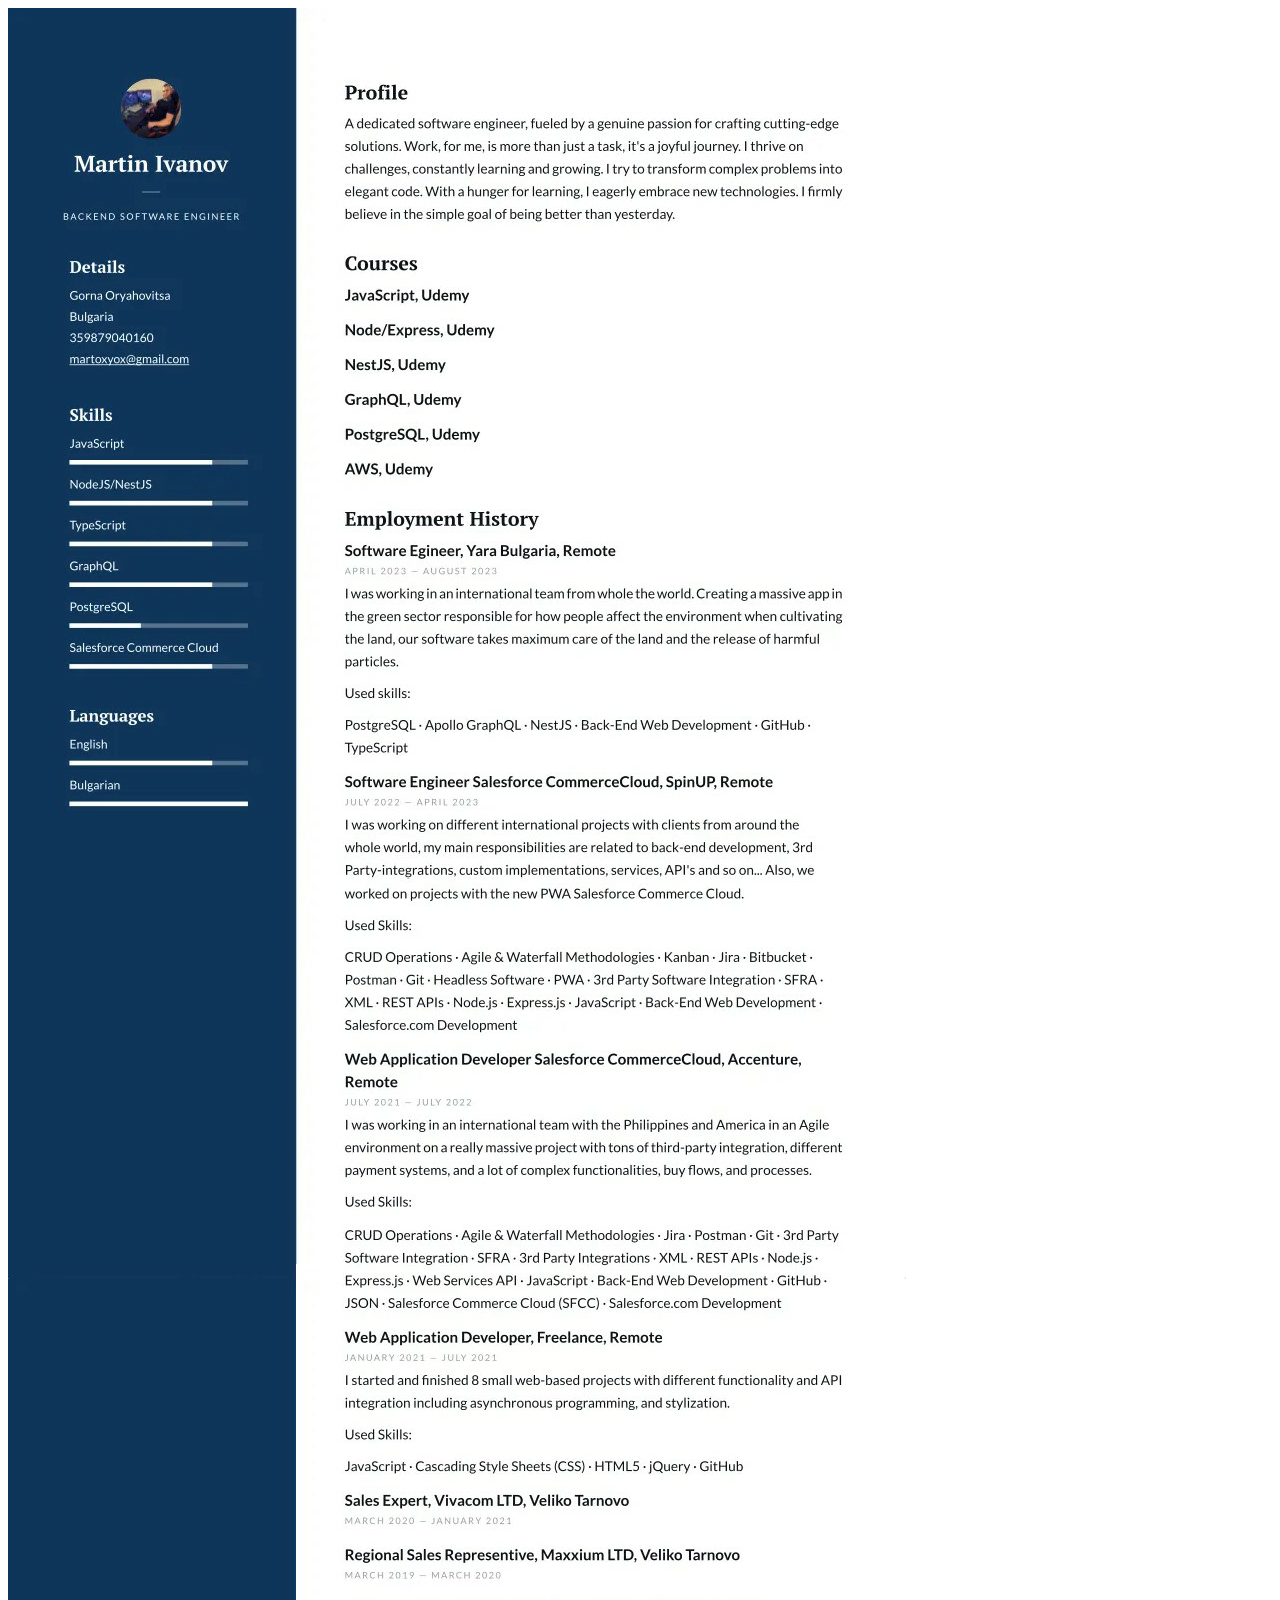
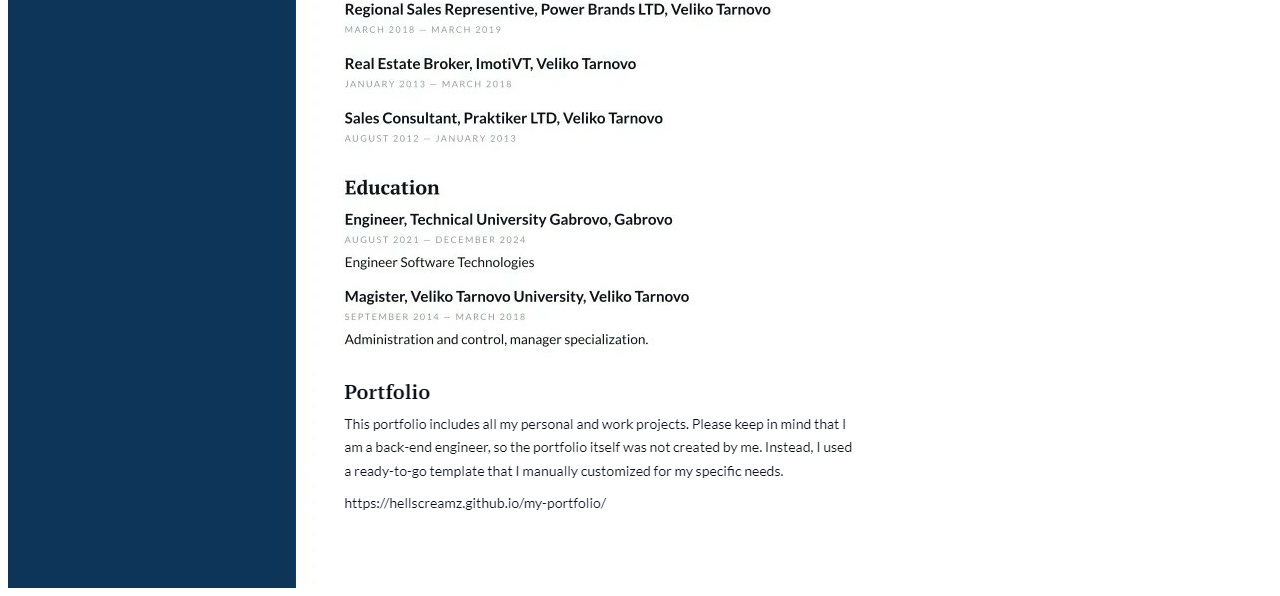
==== commit e90c63b1: "adding new cv" ====
--- a/CV_MARTIN.html
+++ b/CV_MARTIN.html
@@ -1,7 +1,7 @@
 <html>
 	<body>
 		<div>
-			<img src="data:image/png;base64, iVBORw0KGgoAAAANSUhEUgAABAAAAAiECAYAAAA9nBc5AAAAIGNIUk0AAHomAACAhAAA+gAAAIDoAAB1MAAA6mAAADqYAAAXcJy6UTwAAAAJcEhZcwAAC4kAAAuJATfJy60AAAAGYktHRAD/AP8A/6C9p5MAAAABb3JOVAHPoneaAAAAJXRFWHRkYXRlOmNyZWF0ZQAyMDIzLTA4LTI5VDE0OjIzOjI3KzAwOjAwXG34/[base64]/68mbLifgSMeRc84KKCDJgAFzwIBixIB/c3pfc3yNmBVBBUFFMAIqKIICkiRJ5uA4uLx5n/[base64]/h3EBGYgEAgEAoFAYKLhXycAePd/je//Y3SnQyAQCGw8yE4oBAKBQCAQCAQCEwWxAyAQCGywGGu13x34x+LEh+MfCAQCgUAgEJjIyI+u+K/zyn8gEAj898EkQDjwgUAgEAgEAoHAY0fsAAgEAhss1vSef07/Hg1i8iAQCAQCgUAgMNGRz26l9etV8Wte+f/X9Amy14FAIJBFMk7osX3tcMc/O6bYsf1n55b/X0MaY8WBNU0uBAKBQCAQCAQCT0Q85h0A4xnVgUAg8Gjhrvi6OOWtR/kqEjTHCoFAIBAIBAKBwETDGiYAMJD/[base64]/BLC98h+TAIFA4D8J98vdQR/P6dfY0b+1IT1GZenF+BUIBAKBQCAQmGh4VBMA4fQHAoH/JEadffu/Cu7cu9Oe/nu0GKWRCYFAIBAIBAKBwERDPuvUczpeMDO9VVgteP5/pROTBYHAEx/[base64]/7l1hwCgUAgEAgEAoHAvyImAAKBQCAQCAQCgUAgEJgAiAmAQCAQCAQCgUAgEAgEJgBiAiAQCAQCgUAgEAgEAoEJgJgACAQCgUAgEAgEAoFAYAIgJgACgUAgEAgEAoFAIBCYAIgJgEAgEAgEAoFAIBAIBCYAYgIgEAgEAoFAIBAIBAKBCYCYAAgEAhs8Wtm/[base64]/[base64]/vBvDrdByBlX7y+C4AjoBdBR0dHaO8pVf7/fzf4TsQCAQCgUAgEAgEAo8OMQGwkaOlTWhBfWoC7+2nw+hKelPP7ZVdnO+c/uUtNEsdUi+Ubd29Rp5GVfLNmpRbValITSrNAeloDUq3nvfk6tJTbEhXvial5ojkqgPS2Vhpodzslc7cgHSVWtJZZLW+LrWRQeVJC+XbAfmC7VBoGq8FLa2oDBfYC2Ahi7wyv3qAa6XTUpXV0NBchEBg/cLfhX+sIRAIBAKBQCAQ+O8hJgCewEivujt8671jeHh4tVV7Avd9J4Cnz8b5u/5ck4dzUK1WjR47A8rlssWtC9LlEBzZ8+z9QCAQCAQCgUAgEAisG3KT9nthq30e2AiRfNFfnXeW/xW87w/cSfbv5Dfy7ThW0BX59lH9d3PWu3LDdl2qrTSnvrMwbE79yMDK5DWBSkI3X2iZw1/21+8bBctfb7ZkaGhIhqoNK6cmZXtdoF7otusR6bCJgXqu0/I3c+XkFQB2CCjYJEA6dikk8Ul5zfb9dvWk1WzPWbX5b0nykcLA+kLSTu3mGp1RHF3bZutGCnx3AhTZgaLtfeYX3iSHHrR/sklEkxaaDSmwW6SZTCI5pXY2RVLCKqpe4vpB699cxWcXTiAQCAQCgUAg8N9CTABs5BhrAsAc/TbGmwBg8z2o1xMHptzoN8e7szUg3d3dssWcHpk5c6bsueuOMn36dJk6s0c6OzuloI4/jpm6/JY+10x+QcA+QqjXw7WmLFq0SK698Ta5+eab5b5FK6zc4VYl+UZArtMmFlr5iqXHgec+DiBIXlNQqEdp99s3mu4CttrfK2hXPCYA1jeSdokJgMeGmAAIBAKBQCAQCPw3ERMAGzn4XX0cZV/RxzUHGmMO1pA6UnyMb7g6ZCvyHZVkZb6snjwr8rOlz9KXar0ybdo0OXivbWSvvfaSzWeos1/AEUsmBvLFWrLyX1GXRR2zRjOhV29Ms/yVct7oldQ/J9/QSN1eAbh34Qq55ZZb5JrbF8tf//pXyU+dZ3T66slEQCOXvHJQrSavIFTVn7cdCJ0V21FQanuMubajz8SFTQyo38WRiY3A+kS7fdqjiDfHf3oCYHQCqF2Cl7eqxNUB7f8E0DHg9PzaMVIbNj3PtackmNLivMkvVqgek75ULGk/ab9mwwyawtONbm1JIV3WutSDcvxVHAd9kwk3/[base64]/vuu08TdtuEQbWe/MJAudxpDku50ml0KAKngw8A2nXbAfQJjvblWP5TYD3Am8GPo+5lxml0F5RPUKJHJx5zgGy5xVzLR1L7uUp0Vx3oRM8SSqP02iWsorrqLI3/tLM6Hj1Yhd/hkWFzwOl/tXpNRkZGpKPSYZMZI9UR7Udl6xecMwmAbpOuWCgZbafvx7SDnkaWD765QbnQBkyaJf20kPCj6Tm6Yw98YoAyiAfcS/PhdLN8pMvnXpafQCAQCAQCgcCGjdgBsJFDTfu2kZ4Y9/Z1fUWrvfJaaw4lDnlj0N7ll5GV0tXVJZVczYz/N524r8yfP1+md5fNIe8pJCuveU1vH/FrJo4+X/PH2GciwByF9isA/o5/KZ/8RGAln6Rr1pIdAL2DYuX1NafJ4OCgDJdmy1133SXn/uIP9qrAynrJyhtqVIyfVtdM6evrEyl1mAMirZqVXxA/Jh8j5FsAHGMHwPpGMnxM1B0A8MUEQLVWNSc/jYbWhfQ4/EwQMCHATgBoUUewNi6z5YFs3UhDHB/09J/exMmnPzKZR7+mL+HUMylHWiYKuOf5Af2PtEwOcE7/Hat8kOUhEAgEAoFAILBxINynjRxpA30soxwnCoN+0qRJlpaAI7DvvvvKhz/8Ydl7771lypQpyWq9OgTQ4JzdAoBrmxDQkKbPua8wEpwPLyNx3sTKxdnAMZk8ebJNAuCYHHzwwbLrrruOOipLly61cklH4NxpBgIbKnD+cfRx/jkCVvbTW/7Z7o/zn6z4J30GMGmAjtvEV0rX0+fev9IhDdLSfzjSb9jt4847E370dc9DHA5+emKAnQpcEwB56NekpW+meQkEAoFAIBAIbPyIVwA2erA5nsDe/DzrkXaUHB/XY8V8QJr1YenJL5XawGLZffOKvPx5T5On7DlXppcHZVbPoLRqy6XU6pfOUk1Kog5BbUBY+S+VCsJv9hvdXEmP6sxAVOPy+YJGl6TZYsWWd4cTByJf0HNjS3lg4kDTNtUZ6mEr9Mol8tBt/5C/XfwLueOqy6RzcLHM32KOTMvxrn9O8sPLRV0pKTWrUtd6tNRhgobRNT+Esqkj9U2OqaXgwHpE4mKuOo62SsZhTVqTY+LMbuyvAMA0H6TMax9o1HlNJm+r++qDq7OfHPPtvNy3yTS97usbkK72hJvDz3G6CWuqQ9ox9xV7HHo+4MmE2z//+U+54YYbbFcAE2/cgx4TAvDARBzOPhNty5cvtw92kmerrbYa3f4PyJMOjvR5IBAIBAKBQGDjgdvjgScY3EDHUWALfn9/v2y33Xby+te/3o6894+zsHjxYlsNZMUPpwBngvS+6u/OSDbgcLBqSDmkSx8B534kQPvWW2+VSy+9VFauTH5qcMaMGVYWzsaOO+5ox2XLlo3uEuBeILCh409/+pP89rcX20cuzzvvp3LOOT+Rs88+W7797e/KhRdeKA88sFAd8KY626z+8w5+QyZN6lYdT01rpPoruk//IIwF0jj8nPyE73//+7LzzjvbDptPfOITsscee8g+++wjZ511lsyaNUsOOuggue6662xnzh//+EfZfffdZYsttpCnPvWp8rGPfcxosZOAsum33t9ButxAIBAIBAKBwMaJ+AbAxg7/Pfx8yY6slJsznqva9cDyf9rP+G03qy7vec97ZNLw/ebsd9eWJSt9k2baKmFnuWTO/8hg8s2AUrHTHPF8ucPoNdrv9hfa3wLISUK/qOWyijhSTd7ZbioNVht9BbHWO2DlL793gW3zv/GKK8yR2HrWJrZdeWXXDOnt7ZXJ8/e3+7+8bpGtSC6VyckW5tTaL1AOLH+jfcy3+QisLyTtM1G/ATBUq8vb3vY2c/TRW/SeFfdNN93UPnZJH6J/PeUpT5EzzjhDZs+eLZ0dFftIJv2vu1I2Z9v6lAbOfbUeWtnysvViYqFYLEij0bQJiBe96EW2A+BrX/uaHH/88XLiiSfar3ssWbLE7gNe/TnttDfL3Xffa9/jePWrX22877DDDnL11UmaoaER69eAMtnhACvOD9cZVgKBQCAQCAQCGwHGtp4DTxjMmTPH3vN///vfb+/74mDgINgX98tlc0I4Es+5v3/PKiQ7A3DCCEwO4JCQ1gPpEudgdTXCSSBAk10GAwMDlpePDR511FH2qwB8d4AVSSYHSMMHAefNm2fxOP7wkXV2AoENDeVySb7y5S+Zw00/QHdPOOEEufzyy+WhhQ/KRz/6UYtjOz6r7w8//LA01PvHya+0f5KTfkJwoPce/B7B+5VjVbrk+rvf/a7t9GHCgW98QP+DH/ygvOIVr5B3vvOdthvg2GOPlZe97GU2cbD11ltrf3yqTQ5Anz5erdbtHj/DSX28TC82fe1xgUAgEAgEAoGNBzEBsN6BFT1+wLj3MNZ9KTakYav9fL2bt+Kr0moOy+TmSgu7TcvJ6S88VjZtrZBNmstl08k9MrmQk1LXDMmVp0hvqyQrGgUZyHXKSGmSjMhMqeVny0CzKMuGGjKU75fBXJ8MN/KyvH9EQ4esGOiUlcMiw62KekAd0jdSU1pFafJTgM0hqZTUmZAhKReq0mj1SivXL+WunEye3qnOfpfMmDFdOkqdMtQ/LF19fbKZOh4zly6U+y++SOY1lsoulSEpDD0snY3lUm/VpFDOS71alZKma7VGVBY1aRSHpV4Y0noHJgLUzV39zxzf8cPjBaeNE2yOOT9Oob57kW9kNHJSKXao3lc0vinV4bq88Q2vlz333NscfZz+733ve+pY86FNfjJQB2DV6Rw/nanHoZFh6RvolyITcK2mDFdHpFDUdHqf0NIMdb61oTyQlhGgqXz0D2h/KeZlydKlMmnyZMmp4z5r9mwZHqnKfvvvL4cfcYQc8ZSnyGWX/1F+9OMfytRpUy394NCQ0Zg5axM98k0NLSev/VgLIr6h9SuW7Hc/7ZMehCZ7bzRvLt9UfpLvfqThEwSBQCAQCAQCgQ0T8RHADRxpZ2Ysx6beZCWxos5Fy1b2uzs7EyN8aIWt8H3g9FPti/4duQHbAZBvVe26qs4FTslwrmBb73tXrLSf31uyaJmtxj/yyEJbGVy87EF54IEHZMH9j9jq5aKHlsqCBQv0/N6Ebrlkjg1OjaGVfP28pQ4MKGo8K4sF9RXYBTC8ol9pPyIL7rzXvgUg7d9B7x9Mtj3Xu6bbcWGtYPyOFNShYodCLfnegLpddvSf/ys0/1Umgf8+vBX8OOoCalul4TOO6kJaO67rRwBXIaG3iuqqs8cTCS9jIW8r5vfff7+cd955NinA6vtRRx1peQaHR+xVgKuuutL6JTtyjjnmGHnwwYVy3vnny69+dZE89NBD9g2MO+64Q374wx/ar2N0d3WP/oIA3xgg/uc//7ncdNNN9p2MXXfZtV1+8qrANddcKz/+8Y/tHrsA+JjfjTfeaO/3w9P1118v55//Uzn33J/IZpttJjNnzmrv3MnLJz7xSaPBbpzXvOaV2l9z0tvbLx0dFVmh48Ivf/lL5fUndoR2uVKWadOnaskqk1TzUF8PPgkwvtwCgUAgEAgEAusD8Q2A9Y41i38sAzq9wpZvvwydl05z6LuKHbblfptZ3XLyySfL1tP46FhNunK9duzvXWI0y50dtuX/+uvuNoe82CqaIz+4Mnl3X11rc8ArXclvivNBfsA795Tf1b1Ynv3sZ8sOO/VYvo5K8r5yoz5s6XKthjkY9cHk98YHH1mmTs+DUn9kpZV/x99vtvKnb7alOR4PrcwZ37cPlGzi4fZqzsodqExLXiMYTpwKakv+aiF59z/XcH4D6weJ/j3e3wBoZ1MkJayi6iU+PkDnsn3Q9LAd6o28lEo5ufTSP9rWevrMy1/+cvn4xz9u5z2Tu+R97/+QfOlL/2f981WvepXsv//+8q53vSv59kalJIcddpjFP+tZz7LXar7yla/IC57/Arn7nrtt+z5f6OdjfTvttJM54Xw7g9dofvCDH8j8bbazr/e/+MUvtokEeOIDn/Q5HP9zzz3Xyrr44ovtWwD0uW984xtWFsDZ32qr+Tb5t/3228uVV/5Z+WSyTuS6626wuvCdgKceeYR9PJTvGDDh+H//93l56UteyjyNARml5QQfICu7QCAQCAQCgcD6xeNrPQceF7ixTbBtyBpYZQc4HXyEjNV53jv+zW9+Y6uGf/vb3+Qvf/mLBeJ+9rOfmQNx1VVXmeOAE48Dzi4CAiuJOOw4GzjilEEanBaOtnqv8PJxbkhH+aSBBkf44h4rhzgq7B7g/X6cfj6UxncA+CI5DgPOCTyQFlpcE8jv7yN7vd3BCAT+m0jrHXqInuIw009swkv7BnGVSmG0T55//vnWL9jJcuihh9qH+f78Zxzthuk7/eTUU081B3zu3LnW75YtXybPfe5zzflmRwAO/Je//GW57LLLLA07DnDO6R+77rqLXH311UabsplAu/HGG2zVn4kCJgE++clPjvYhfl2DspP+XDfn3+s1PFwz53/p0uU2SQAvhxxyiNHgVwJOOukkmwA47bTT5MGFD1q+6IuBQCAQCAQCGw9iAmAjRzlXllw9J4Mr+iVXa0mlVbEwsELk4l/9RR2GOyz8/aYhueralXLFdVW57vaiXHdrRRat2FoefqhHysWdZM6mB8isOfvJnC32l+5pO0u9NE9Kk3eWSTP3l8rkPaXUsatUunaXKRpHaNUnychgRRWoJLmWegyNosapw1MrSKuqalXLWaj21WRoxbDMnbGpHLLPQbL/HvvLZjM2k8mVHpnWNUU6u7qlWqvLI311WbSyKotXDFmorlgmtZXLJU9F+pZJsVXQkoqSz3WoF1aWsjpdhEDg8QRO/ljwiSg+AkgSn+gCOMhLl660V2dOeu5J0qvOPBNyRx99tDzvuc+Rrs4Oc74JTJ6xVf+iiy6ySYFrr73WJgN+/etf289mksZ3FlAevyLAKwbE45wzmTc8zORCySbdZs6caTT7+wdG+QFMqkED559JAmhxv6OjaPyy84DJhM7OkgwMDNnkIPdHqkNy6JMOlo5Khzn6u+22m+WHFhMMgUAgEAgEAoGNCzEBsJEDoxznw1fb2S5PHO/0srrOqiPv7rPyDtxRweDn5/dwBHAYEmembKvxbB9mdZ6VP7Yn87vim2yyiTkX/HY/zgx0yO+r/+7QcE75xBP8FwWAvcuvcf7VcRwPViVZBeVnyHgVgcA1zgigXjgv0CQtfHLux0Dgv4Wx9A091q5g4D594+tf//rob+7z3j6/bPHe975Xvv3tb9svADjYqo9DzisBfK+DPut9hhV3+gf6z44evgmA003cXnvtZeXg8DNhwBf7a7W6lc9qPn2YfPwKQOLUV4w2fYY+67tqkvLEfqoQWsk4UtUxpFNuu+02i2e3Dv3vD3/8g32L4O6777b89EW+FQJNQiAQCAQCgUBg40BMAGzkGK7XpKCGPk47Rn1npUPmzJotXZ3TpNUsy+BQp0ydNl/mbf9k2Xq7J0m5c1uptzaTSs+OUujYVvIdW8uS3i55qLcujwy05OFqv6zM16Vnyxmy7f676HEzmTZ/K9lku51l+lbbypQ586Rr+ubSMXkTWdbflJo6/RYaTWmob9Ns5ZPQKEijnpeRalNy+bKs6BuRBx5aKktX9MviZb0y0lJnRJ2NB5f3yu0LFspN9z8iN9y7SBYuXSlDzbzUh1bKwIpHpDC8QuorH5ZcoyalXEuYSqgzAcDLx3wRPRBYT8DxLRZyMqJ6XCnzVX9+SnNYXvziF8oVV/xJLrjgZ7Jw4UK55ppr5O2nvUUmdXVKIZ+zSQAcfya6cOpxqH1Cq1JOJsVwvrkm8OHA4ZFhW4Xn+whMpOHoc1yyZJk67XU9L6qz3qV0CurMsyOgQ4/KV6XTeG1o52xpn+vs7JbJk6dqGfykZ/L9DBx+vrUwaVK30WRSAL6ZEOCa14a++MUv2s8M8kFDPmL49Kc/3fiKCYBAIBAIBAKBjQsxAbCRwg1vHH+cCFYNWa1jBZGJALbpYsDzrj1fBD/wwANtZZAVxC233NKcDHYLYOCTn8CqIe8y41yQH8fkyiuvtB0EOCysarITAHqsWFJ22vh3njwOXtyJYYWf7wpwDn+Uz/HOO++0eF/dp0zyce71ScdxJAQC6xOu4+x68ZX2xHlOvpXBqv7BBx9sH97r6enSeEsubABgEoAVd/oifRTd54v/oN6om5PPTht23LBKzwo8tLkHSE9fpk+Rjm38TAJ4PyEt/WxVn0p22/h9ykz6kpEzfhk/Vu20kdG+zY6BU045RX70ox/J2WefLRf+4kI595xz5ayzzpLjjjvO0ngA3t/TcYFAIBAIBAKBDQcxAbCBww1qAsga2/wMYKFUkEarLl09/M5+pxr0VVm8dJlU6w2pSVGmztpUrr3+Frn1n/dKR+cUqdXzUi5WpLPSJfXSJOmrF+Wuh1fKAyuGZcmIOifFHrnzkV65/u6Fcv1dD8qKRknuemSlLOyrSl+zIvXKVMl1zbD39pu5vHT2TJKGOhP1hvLTKmpcWYaaRanmKjKsYUjK0jV7rjQ6J0u1q0cGShXpLZbl5ocelvt6h+SRmshwqUP6pCA1dURG1EGRXF1ayr1SkJ5SQ1YuXiD1wWWS52cPCzmpmSeVOE2BJz60B6z+l+oXY4X/FNL0vO+lHVtW0ZtNJrREnfoBKdMXtf/xdX314y002vdx4IuatVlvSkepLDnVYWjhkNfqNSkVS+a0V2tV2WOPPWyCDMedDwHaTyO2waQZk3R8D+Cww54kIyNM9ml5mmRkZEhT4Nnj9NM/mlLkN/8H+y1Nq8WHB/noX8ITIT2ekAY+Dz7kQOWD1wgqcvnllyffDdA/7qlEdIxhIm718Yng8vHrQCAQCAQCgcCGhVVWZWCjhK+G+4odq3ys5BPPNmKOrODzpX+2HGPI+yogq/oY+Kz+842AxYsXGw1oQYNfD+A3w1khZJWebcHQ4eNjvP+b/gYA+VitxOhndZNznBmuOZIG8I4/XzBnKzFH+CUNfLAjwb8ZQJnA6QPocE0AlBkIrA+4g+t9iT6DztKX0GVPYz9pqMeh4SHTV7bi45CTz5x91X/0G+cf55r4cqksr3nNa6yv0pdYbSc/uwR6+3ptSz67Y9iJwzc6oOt9Ax64Jh/do1QqWL8nPfHwx+4BznHiHeSDBuDea1/7Wrsmnl8M+eY3vykrVq6w+/D1ne98x+gGAoFAIBAIBDYuFCpzd/tQ+zywgQPDnABwKkA+x++mi0zrmiQlVviq6gTUqhqXbBnmHfyaOhi9A/2SL+Gg12T5iqXSqg+ogV+XVnml9A8tkocX3y/DIyuls3uqzJo1U6bNnKMOeY/UmjUZqY1IdXhA6QxJo857/Itk8bLrpaOnKIfuPU+ZUcemhrOuDkZdnf2mOv75TukbqMmKwYYsWTkkf7/5n7J8qCYLHl4uzY5J0juk8YM1WSpFGc6XZCjXLX3Dw9I/UpNqvSat5oAUSyUpSMN+E76zs0dmTO6QES0j36xKvViQnDlXMQmwIcBbwY+ja79tfXX4jGOe9WS9d+IxB8iWW8y1fCTNq17bancreeXDKa1aS07oraK66iwN7yf/KWT7nR9ZYf/Upz4pn/nMp9XpHtR0eduaf+cdd0iP9p8t1UmHRSbEcJzLqtM3/eMmed/73iv33XevUWAi7fbbb5d99tlHpkyeIgODAzJ1ylQ56qij7Cv/TL7xU4JM5H3uc5+zn/TkN/nPPPNMmTVztk0g8DN/F154oX1YEMecSbrly1fI7rvvYR8i/OpXv2qTb0xO8HOc8+fPt/N3/r/T5ZZbbta+3iXDw0M2ybfnnnvaRwYPP/xw+e1vf2u7DZh04GcImQjgg4Y77rhj8gqA1WAVsnL/T7dDIBAIBAKBQODfQ27Sfi9cZVsH1gPWLH4MaHc2OM86IjlJVvw2nbKJxdX7klXAKd0zbXWxOtQafScY5yDXqNtX+LvKBVsVHGistJ0CCxYuMIdg0rQtZIsttpBZm22VlJ1nu29d8iMtcyxyQ4vtXeHq0DX2u+Wnv+pJxsdQ/5CV0Wgln0S/+577zeG48+57rbwhzYtTsePW880ZmlSsqONxi9yxdLnl661PNcdp+UDNHKVCa5mtqhb58J86OF0zt7fdCA+NVOx6qJi4ki1pf4I9sJ7Q1sO2GruDP7q2nF/dASy00xWZAlD9OvMLb5JDD9pfHf8kaaHJhFbBJn2SFemEUnO0nyQleHmrSlwd3k/+XYz2M/pC+zx9hEU+jseK+8qVK7UPddpX/znnVwD22GtP6ersStLrH6v0/LzfpZdeav2TPoE+0/dOOOEE++I/56z2k54dN6zA85N75OWbAnvvvbc8//nPN56YLOnt7ZdvfOMblo+dO/RX6PCKwDOf+Uz58Y9/bH2cePoU3/nYYYcd7DWDn1/wU4tn5w1H+ubrXve6hKdyRRY8sMAmH/j6P/f55sBznvMcy0+eIu84pOByT8stEAgEAoFAILDhICYA1jvWLP6045E1ponvaYyYYzBz8hw7jvSxEq+OwoytzIGqNopm/PM+LxMAHYVkW3F3MXGsRhr/NKdhwQOLzDlotabYFuEZm8w1gz9XGkkcBP3j2FGvmZOQa94j8+bNkzc8/0ijMzyUxA8OJx/8O/+Xv7HjvYuW2ApnoZj8UsEO87e19FvM2dR+J/2+5Uus/KHB5OfIbPeA1qtRXW70OqVm6WfO2krmzp0rD1ST31BfXJpk9VSp2P3A+kJbN9tqPNEmABqN2ujH/3wLPXrsv7dfKCT9pqRp+BYAcXzNPw2295MXh9u+E9B2/umnTB40W0pbHf2RavKxT3ihPOTk9/iVACYAPJ7vCJCOVwvSIL0dNZ07+U4DeD76Hv2SukEPDGonpQ/zLQC+WWDjwGg7JHC5p+UWCAQCgUAgENhwMLb1HNho4MY6jgXv92LUE2fOux5Z5ccZ4f163lXmPsY/90lPGjfSuc+qJCv9rBKy9Xjp0qV2jTNCXgL0+EI5q4zpvIAtxPxyANuU77nnHktP2bYbQQM/icZ2Z458RwBnyenDE3RwcnAg4C9xogpWR5wkzr3MQOC/Cde79BF9REcd3j/QdfQYnUWvgTv/ONw4047OjuQnPHG+OeL843zj/NvkgDrnHAH36b/2xX79gyaTBjjqOOZWnl5TNhNvTAwY3WZCF55tMkH7FuAeIB082WRFsWT9Eb5srLBXifhpwWSiA+c/+mAgEAgEAoHAxomYANiI4KtqwM87miLTKp1SVMegoMY7K6sdRX6WjJ/PU2O9lZdSZ4/0TJsppa5J0mC1sN6Q/pFBGaqrEzA4JN0at8X0KTJ/k1my2bQOmd4pUqw9KLXeO6XcWqC075P+JXfIyMp7papOxWR1BLaas52FR+5/RPoW90ltoCW9Swbln7feK3/9y3XS36vOyUhZHZeCOhdFqXTPkZFGpxS6Z0tvtSSP9DfloZU16au2ZKiZTB6YQ9WqS75ZU0cH50adnUbNfmN9aqkpnc0hKTeGLbT0fiEX2/8D/12go+nA9zeS3Qp85Z+v/ycTAj6BxS9ydHV1mBON8+9OO849jjTgyEQdTrvtAtB+jPNNWlb1AfdxwHHOmVzgWwGUQblFZYKv/LNPIqd5KJPj1KmTtUycdn5aEIc9uc+xUqEsJtoawi3SdXXCQ0FTNIw/JgWYUGBHAnzZBBy7M7Rc4pgMCAQCgUAgEAhsXIiPAG7gwMlII3vdUavalv16TZ19dSzU/TenYaiabFkerieOSLWWrKY3qgO2utisJat9PZUhcy7IM2fOHCmWumxlv1hJVgkbMmSr9AvV0bf8Qy1b0a9Xe22XwMDie4yO5Ip2fcM/brX3lTt6piYOgjoOODZN5QzeSUtZdXVicChqOX6OLC/lfOJQ8HG4ZJUxWaEs631eXZg+aarlW1FPdjusyHXYroBmeyIksH7hWunH0VbJ6KvPOG6sHwF0cE3gZ/cq2n986z78+I4VjoTEUS8mq/B6jhPvP/sHzKnWP/Qa3edXAICWYGWwSg8d+g7OP5MDlJdszU9W9XHQbYVf/yibsqDFjgHuQQP+yKdJLC9xfi9fSH6RwMumW8EfbQGv0IIH6Dnf/tpAGmPJKRAIBAKBQCCw4SAmANY7MJDXFPS/Gto4ye7rYlQTcCYmaVxBDfvuRkGawzjV6jSrH5KrDKuxvkK6ckulp9QnxdwD0hy5X9M+oI7AIzJ/Sk2mdw7IpOlDsuVWU2SzGV0yqUsdhpWPSL1/kWw6a4pU+5aoY6DOxEhVcoURmTy5LL0r7tHzPqk0B2XalIpMX9onk0UdmsaAdKo/ctWNN8rK3uXSV++QVk7z5tWh0KMUBtU9YbuxOiatmvI52e63auosSYdUG7z/XJJSnlcY8tKhzg6fKagUpklP5wyZue3msmDJEpm87aZy3+L7pNWzhdS1/jkXSmC9ItHUVcfRVsk4gI91AgDKyZ/ltHtJSCaWsuE/hbXRKxZxmOmfOP/UzmpiAd78SAz1InCOA74qJffUcde+VlQnOx1PSOLYbVAw55u4gnZ0jvkc99oyGT2yzb+gaaBXtGs/QiPhYVVccmSlH9r8wSfHpHzyJPySPyl3NLTlk5VT9joQCAQCgUAgsGHA7fHABg6c/bHAyhwrfqwOMkmA0W2rjKWSrdTzRXIC8azwkZav6fMb4ltuuaV9zZvAF/1ZaScPdPiNft7/5z1i3gcmPx8A23rrre3r4qSFFrTZIUBgB4B/b4B7yaRF8uVzD37Naif8cM6qogdPQ15oUC40bdeC3iOOrdBgPJkEAoFAIBAIBAKBQOBfERMAGync+c3lRmTatE51klkxHZBioU9mzyrJrGl5mdxVk5HBh2T6FJFtt5ktO+0wV7bbeo7sOH8z2WKzabLl3OkyY1KnlFrJh/ZA54w50jF9tqwcLEi+MlMaIx1SKUyX6cUpMqnVJfOnTpftps+U7WdOl827OqS/2CV3L+uX2x5cKtf+835ZNliT3mpLRmoNqTf58NmIbZNuDKuzP1KTZnUkCSMDGtcvufwyC5JbngTROK1HIc8W6YbkRgalK9+S2vKVUtL804vd0tMsSXe1KJPqyURAIBAIBAKBQCAQCATWjpgA2IiQ3VLLNavh/qV/Vs1ZWSeeFXOO06ero7755rLjjjvK7rvvbiv4/JY4K+nkI7B7gB0D7AjYZZddbHcAdPkGADRZ0fdVd3YB+I4CdgfwU36LFy+Wu+66y34rnHO+UA5NX9X3d5ftGwJjrPZ7AOkdAcR5naHJJAVlE8/[base64]/9F4VdAurMa3VIQxjJlWSoVZDhVlFGpCTTpk3RulRlaKBPero6ZOb0mbyhbHlzjeQnzAKBQCAQCAQCgUAgsHbEBMBGgrTTD/zaV+9ZGbev7eNlK/iSP+/p8wsB/q49q/g9PT32NX3/Ojn5WennN/lvueUW+/3+O+64w+LIhwNPWnYHbLvttkZv5cqVct9999kOAHYEsKOAtPyePzsP2DXg7/8Djr6yT3nsBODovAIvx/MSuIZ+X1+ffWOAOnJNPbhHnkAgEAgEAoFAIBAIrBtiAmAjwlgObzNfkHJXtwzVh6R/pF8qnU2ZNqNDZs3qloceukv+fu0VcsP1V8nCB+6V3hVLpFmrS2e5Yq8G2M/[base64]/FZYef9/fnz58u8efPs+pFHHpF77rlHbr31Vrnqqqvkmmuukdtuu83Ss4r/u9/9Tv70pz9ZGlbx/VcAWM1nlR3ay5Yts3fwFyxYMPqOP4Hz5cuX244AeGFFnzwEyuY7A85nemXfV/e577sDfIeA7xLgSJx/y4DdDHzLwHcOwKvLIRAIBAKBQCAQCAQCa0ehMne3D7XPAxsgcJZxeP3cnX6O5kRLTuqtggwuXSJTps6Q6TN6pFzpkJW9K6Svt1+kxm93l6TaLEqtnpOHlyyT++5/SBbe+6Dcu+AhufOeR6RaV6e9o0eK5U6RRk5DQ8oaakN9UqwO2m/zjwwPyj333SsrpSYLliyVu1YslxWadrDWkN7+Xn62XQaHWJFPfsKvXCrJyNCQFMoVaZhzn9c7BSkr7416QyZ35GTvPXaVWY2aTMnVRfqXSWdtQKq5ppSlLp2dXVKvjsi00ojkmlXZaa9tZbvt5skiTXrL7bdJrjJdapq3lSuZbALrF743xY+jUzOqp2n4jKP9Er3eO/GYA2TLLea2f1Ne41U/+J16FIr7Tqk1SrFNb1UB7ePqSPI+/vC+CJicQvcBfTZ9LztZlY73dEx6pfODbD2ydHhVh4m0dHpesWFsyKYdC15+umzyO0/Z8rPwdEzIeZk+SbeuPKQxVnnw5rxwDk3ndV2wJh64l76fvqa8NeUFaX7HSsv9rC5kr9cE1ymXAeDIxKhPsK4J68J/Ok2aJ4+HB9oSvrlPW8NTOm8631hI6wdpXUeB6y5wOq6PfvR8pIUWdUf3geuC0yRNWsZZ3pxnh993PtLX6bzZfGNhbWWBsWiOVw7nLv90WnhLjzfriix/6TpmeeF6PL4c3B8rHhAPfXhMtzfgmrxp+mA8WuOlIx45cJ3WFzAerTTID48uB78mL+dj0UjHkSbdH5yW53fAI/HpPuC8jtWO6f6SDY40fUf6PufZNH4/yxvle5kO4gFpvb2IIw11ybbpmjAWL1mkeXeQh7KA3+cIH9xzmtm86bLGoutYG0+BwBMZMQGwgYMBigEsO9hxzqDdGh6w885Wrf17+StsRb7RrNlq/pSuSTZYVhvt39YvJwN2ra9flixZIpMmJb8I0FAalm4kWYHHJ+cBVeCjfYq+FStk4cKFsnjFI3L//ffLcCP5hYBBTY8x2hp96K3+cB8aSR6OpWIpuV+v2jv8++29uxx55JGy2bQZMmPGDOnq7rFfJBguV+xbBlUtl3QdzSGZO3eu7LjnDrYLYNFI035xYLjeafRbEhMAGwL8MerH0UcuCpGCmzmPfgLAkdBbRXXVWRpJ3scfGCfot/UVNYZc94H30zXBjSj6nDt07L7hOx3khYaD62wgjztEADr0n6GhITuOlWesQD3ICy/UhyN14h7wo8P58jwOz+t14vrRIFsO8vE6Om3gPGfTPxqQd01hXZBOl80/[base64]/[base64]/5TOmr02fNdH046xiqbUmRCQQ3GjqYaboWcHLrXPNlzp3nypLkN2W5WTnaY2ynzpqvzN6lLOlp90tu7UnoqLZmVG9F028l2O28vOX3A3tuXkwcfWCT1ao+UcmWpxyC+QcBbwY+jj91M+7g7+ESZAACU5SFtvNE/1wYMqXR+DDI3KMdzsNLAGMPodYff07uBnTWAQDbOjU6CO1Npo29N8PKoq9Mi+LnLgOt0cIwVlwa8QiPtBHnadD3Gw3i0s3HQGi/dmsJ4+cZCNp3TGA9+zyeXqLvX3+W6NngZ44VsmjS49kkgv0c7UGecHdfdNQG+vZ1I69eco99p2sB1h+D50n2EOAJ9JLsLAl7RWegS6BdOYyx4uX50jBe/NmTL4nptNMa6T5zHu4MGiPM+gPxdF9YUxoPzmk3n19zP8u/30nHjwenT3qTP6u2a6KwLfQf0kBHl+cQU137P+RgPpPc06XK97mPdS8Prhy5Svl/TToyljMOu54AjgfbztNmjhzTvXKfBPUJaB9aEse57fg9MqlEHzh2c048A6X3Cw2W+tnLXhrXlTz8D4YUyfaIlnfex1D8QmOhYNysisEGAQQ+kBzMGRx42DMh8lZ9zvsrPoP3ggw/KP//5T1u55z1+wtKlS2XFihXmMAAeXAyy5CevgzIIDPisSPoqDCjmklUY7lMmOw78Pg88NxKJgy4DNmUQV8qXLA2/RkAc3xigXFb3t9lmG9l9991ls802sy/+Uwc+VjhnzhyjA6/wb3TaDk4gsD4xlmGBfmL8rSvoX2mji/zoO/rv/XCscoDH8+sY5KMv+XjAkTgCGOucdOl4+CCM5fyPxQdl0L+dTtpg+0/0UcYSxiroQ9f5ZCxIy2xN8DyObB38fjZd9noskCYdxosDY12vDegR9UTODmQBkLu3yXjhsSDNlzslgHLd+KZt4WttZaR5RDe8PsD12+XCuesOoDziaH/uk4+jy4L8XJOHAE/kIZ7+QHnkB350ZK8BcWPFrwnOO8Hze1hX/QROIwv0n/o6Xy6fsdKOhewYkOZtTfx5mvH4cqTv+3k2PW1CnLcbdN0ecH7SIU2H6zXB77tcXFZ+7TTHA2X40c8d6XtpOaYDtLmHzgEf96mjx3Hk2tOC9NhIH3E4r9D2fg6y5RKy8Lp68Lg0xrqmLQA2mfc56Psx3VY8F+DX+xxxawogew382uuSDsjIg/dxbEmukSOyc/szSzeLtd0PBCYy1v0JFVivyA5iXNuAyaCo52oiSt/K5bJyyTIZ7lOHfaguy5aslN7lgzLYV5WRQX04Deel0VSnvtpQp71fHnlkqfQO9ErfYJ/URob06akDuz6fiq2cfQpATT0ZKoosrQ7KQK4hQwV9KKnGlLo6pDkwLFWlsWjJYn3oVSVfqGhqturW9QHBQ5iti/xef1NKel6RqpRbI9LV7JPJ0i+blXpldm6ZTM6tkJ7WMqnUFuu9ZTKlMyf1wWVKoyrLly+V2bOmSWdHUfpW9Euz1lKeB/VhUJJcq0sateQBGwisL9AHgRtrGID0TYwV7rkBkg0O0vOqTtroIR/GlTs+XsZYdNzpIR/XDvITj8Hkxmc6eLwbcqQlcI5z7XGONO3suV+nz92odHg90vUBY8VlgTPnoJ4gy994GItuNs75dt4d2euxkE7j505rXfKDsdJ5nDvaXm/iqbuf/7vIysKv0/Fp3cDwhh/uu36mAU/pQHrPjzHvjg8GPXk9nTtBnDs8nvan/vQVeKB8v+9pXN+477Qoy9MAP/drR7oOnI91nY5LYzyaa0KW5ni0Afdcfg7qSnlpOuPRWBtfTsfPH2090nn8PB1IQ9v5eOMOMu3E/bGQzp+99jgH9NExh+smY1haZlka2UA+jo7sfb+XjaNulOd90kEbeZ8FpHG9dLjOwj9yIT00SctxPCeXc5cneZyHLNJ5uO9p0vHA+4w/uwC0HfRb4tN9LF23R4Ns2WOBNB4cPg4C5yNbZ69juq5jYV3SBAITATEBsIGDQSo9EGYHLa4ZGBkgfQscq/I8AAHvSfLb/RwZyD3wcHHjLP0AYXD3gZY4toWxSs+gywOCONKw6s9qPOUWO3jloGBpoOf8ph9oI80RqetfQW/BD2VzH5qU5w8VvkvALxeQhxnpmTNnGr/c4yEFP+kHeyCwPoHuoo/oMzpLf8C5SW+TJKThcZ6edNBBv7mmz6DvOD6cex8ijkB6Auk5pvssR9LSr6AF0uWlQ/oe/EMHsMpDOU4TpPMRHJTj+XAIqTd8+TGNbN51RboMlwXXHrcmeJnp4PF+TAeXMSF7b6zg7UMYD9n76Wunk4XHI0OC61caY+XLwumMF7LI3qds9ABZo9eAOPj3XScER/ocuB55W0GDZxP6AdBfB2nTR/K4nDhHn50fwD3yUybPCOCyQmf8frYtufb4sUC830vXJ01jLPg9z5+u21h50+ekz94H1IF6U3/SeL8eTx/Gyu8y5J7zlk2bPU9fZ8E9p+FHRzaOstO8wzcgjrYi3gN5xgtZeLy3scsa/YI2YxjHNI10WWOV6XFppO/5uccThy4SKN/bBng8cF2k7sR5vdFZ71Pk8/ReTjqkyyc4vBzop++TnuBI5wekJwBvH+fBHWz4dnBOnyU/+UiXpr+u8PKzR4fzleaPo6dDXq5D6fKzdEC6jHQIBAIJVll4gY0ShZwaPHl9+DUb0lEuSamYl96Vy6U2OCw6nEtPhQ8BTpbujk5Rc0rq1YZUh5ltbuiAX5RyUY8FdTxUE8rqnfMwYMAdaeVkgC/8N5oyXChKtZCXWrEgFT12ar4uja/UazI8pI69phsc4UODyk9Jy9HAQ26E3++vD1OqTCuWZfvN5spBu86XJ++1o8yfVpBprZVa6GQLrdIk6R0WufGOBXLPohXyYG9Vmt0zpGPabBnOlaVR7pKHVvTLyro+2Dq7ZVgfQPW20RcIrE+kDX1+UvM73/nOqGGXNT6ygX7CpNdTnvIUM8DcUMMIS690eOA+wY3eyy67TN785jcbHX6S8yMf+Yi98gMtz+M0PG86jnzpczdk3cAjfk2Bcryuvu361a9+tf28aBrZfI6x4rIGID83+vnPf16+8IUvjBq7HNN5Hg08H0fqTD39mvp73KOhT1qX77rIzUM6vSMdf/7558uFF15ocd42BOQMn05nvLA2pNNlj8DbgbJwAJj4/cY3viGf/OQn7TsRzqfXIR0AacgP77zqgvHu7+k//elPl0WLFlk6d9YAtBzunABeXYMWr7U9+9nPNr1DD6DJ5NNNN90kr3vd6yw9ejmWfJxXAvehl0Y6Hcd0nF+DdFyaZjqk0zjWNQ5wjfyQFfR++ctfyplnnjmqB+kdQum82Tg/z/JEyMLTeXB42nReT5s+95COA/B+3nnnjeoC95gIGiu/X2eDw69Jy9h5xhlnyNe+9jVbqPCJJWTmcsvSHS8OvjwOZNP6vXQA1Ak99TEJvUInb7/9dvnYxz5mdSeetqQM7tF+pPv6179u+sx96Dvf3PddDC6vdHB+HOl4r4fn87QErrOgH/kiCyAfvFEfB/ng55ZbbpH//d//He17Xu54IV3mWHHp/uf30gE+XFaA9iXPddddJ29605tWkw8Yix5HD4FAYBViAmAjwliDHAMcYEBmdZxVeRwAjCUGTh88GSQBDyoeQD64p2kSR4AmDyE33jCmoEMc5XBOumK+KDl9cBTas+2NBk5/ssIDjUqlw4y9TTbZRHbZZRc59NBD5fDDD5f9999fZs+ebXTJRx4MSwLGPg8jBnpPQ3nwibHIuT+s0nIIBNYH6FvoIzqPPn7uc5+TD37wg3LppZfatfcvjtmADtMX6be33Xab9Vv6FX2VfoPuc+59HHref72P8IsY119/vcXxjQ8MSowj+irp1xa8DHYNQQO+3vWudxldysrynA3AxxOXxd///vdkfNB4MFY+gt9bE5DNEUccYePCtttua/3/z3/+szmg64KxyswiLY80uM7mzwbAkTYieHulg6dd03UWfh+H76c//amdu5zhi7ZB1k7rsYYssvcoJ/2Niuc+97lyzTXXyK677mpx6fTpugGO7OIC8OyrsugJenfttdeaznOdpeU0oEn5gO/EEP/www/LH//4x9H6e7tB66qrrrLnCfqPvLgHbQ+Uz5F4z5dFmgcPjvS5w2mly/CQRpaOX6eP2Th27gHo/uxnP7PJReqFzHh1KA3PkwbyywZHtv5ePiGbFqTpezqn4TLIBpf1ueeeK9/85jeNJnIhDv6pi7eJB88LSO/lepnpc/SR8Y/vBrGz0CdFoIl+ZGlng5fl5QE/T98bKwD0jOBlEk+d7rzzTpuk4ltGfJMJnaQf//rXv7YxgrQPPfSQfPzjH5crrrjC+IYf4Lz7ZIaXNxbPXj764O3l6eDD5URwWRIc5PNy4BfQT8kL3de85jVmd8ET8RdffLG1I3XITkA9luDwa3iENnwROGesQB6cM/6Thl2iTLYT5/VGHukj4J7XG/jR5RcITGTEBMAGDgYpHxw5Tz8AbDCrd0irVpGh3CRZqcdlgwXprVbkwYcXy8BITfpkhSyvL5Fma4UUigNSGW5IeYif+VNjqjpZSq0eKTS67GcCc8Wy9DWHZWV9UFYO9Uk9rw9rxst6Q6YUSjKj0imzKzmZUWzq9Uq9HpDNpV/m1JbL3M6Vst2MuswuPSJbTuqVObJS5vf0y/E7leSkfafKyUdMkeN2HpZ95tZkt1kDMl1to87qkFRGFkpxcIE8WJ4lN/bl5YYFy2R5rkdm5FfKtjPyUqp0SK3RlKUDM+W+hzskX5suMjJVCvrMqjaTDxkGnvhQjV/[base64]//+agcd9wJapiW5IYbblJnb9Foeg/Uy8+pH0fJJ8FkqDVqtJoyXB2RkVqVwVWK2gb9A0NWT65HquqcquyoL9c55Yv6t3hU5tRJ1SNxBK65RzrkBY2C8pfLFy1/IiOVicYjZ+KQL/lqWj/CYLUmwzq+JvRWlZlXWZLnRz8+V774pa9oG7MrBCM/mXBBJomMcJyT5wL3uObcj5SZ6FPCr/M+MDhsR5cDbY1cXE7IDFnVmw2pdHZY2t7+Prnqb3+V//2YtsXxx5tuosME5wfdHlB5IvthlYmjpjxQh0QFE16J4yOvSX0SkA/d5Wh6rjyUOyrGE/whv46uTskX0UNNo/VDTpWOTjtHplzThrQruury5x6y8HYgHifH+xNHZMY5ekGZyAMe6IsmK5UL8U3Kbgf7CV2l39c/aDx5WZwTKIf6QJtAe1F/GwdUHs16S4ra3jpa0GoWR5+gvZFXUZ/LyO5b3/qO/Pa3F5t8C/o8NnkpPYL+ax9py4QH6km7Wx20POMjpY8coU+7wRPlue5AP69piYN32ippE71LmSpXfmmIOsArGNIxjPTEwUPSb6hOTr79ne/JT392QVKmxtH3kR3n8ALf3PP+pP80JOXk6UekVR79iLwWPvCQXH/1dfLV//uKHPmUo4wwdXE9tLq15eA6SYBuUoe88UH7MU7ltM0ZnxjD6Jccua/E2ulUb9tpGb+IL5WSVyppH4KXf8klv5fttttBXv/6N8iBBx5szvM//nGLLF68VMtNJnHnzNlUbrrpZnnBC16k95OJHpc9gF4yXhTauqz10H7LET3miJ4T6Iuur/TZweEkPboLDfSXdByHRobtaHS0vRx/+9s1o+3Mkfa/+OJLZfLkqdbutPMpp7xO/[base64]/PVimdhbtVwGmdk+2cm5/sE8eeOABGemcbg/T3uGBRB762Ausf7hW+nH0UZzR10QLzTSw9lvXnwFchYTeKqqrzh5vJPysDus78Kx9kNVaztmG/9nPflae9rSnmYNDHDpPv8ThoF+xXZnVn0v/8EdbCbv04kvkZS97mRpbk/V+UX7285/Jl7/8ZfnrX/8qU6dNlc3nzrX+Sd4f/ehHtiWeCQd2HrDaxKQDtFm955c0WDmEX1ZJvvKVr8hFF11kPM5VOqz4/OMf/7DdCj8573zp6+vXPLspf035yU/Ok+9+97u22nrdddfLXnvtZf2N1ws+//kvqBPybVuR3WWXXa0+Q1o+fJ122mly+eWXa5l5W+U68sgjrf8W1VFDajVN8+crrpAvfvFL8pvf/tbybLfddlIq8JX3Ya3rV+R73/u+3HjjTcrj5jJz5nQ9/4d8//vfH90ie+uttyofK2wllK2oAwODct9991od2a3EOMM2YMaJr371q3LQQQeZoYkcPvShD1ndZ+k4xerxt7/9bXWmfqtjWsn4ZMw799yf2FhzxRV/aU/gFGTatOnaJj3ymc98Vs4662wrd/fd9zDDn/pDu8DrUbW63H///Ur3O7baCR/z529rbXn11dfIBRdcYN8z+fjHPyG/+c1vbCzcZputpaB6Ae+fVfo///kFyttl2qYjtgMDvmhrVrt23WUnWbDgAeO5q6vb9As61Im2onwmhJAFMuYVjKlTp8mcTTYxHYVP6v3Nb35LzjnnXNOzzTabK53atugaOsTusfd/4P2WnrZhvLdniR7hh90lbGtGX//05z/JnnvuKR94/wdl663nmZ5TVxxUdqBstdXWNo4/8MCDmu8b8qtf/comp3beeRfrC6we8irBs599ou30QjcvueQSW11EV9Fz6k98TR0EVkm5R/1ZUUUHTn/n6To8JJM9pVJBefun1fEFL3iBvPvd75Err7zS+sHmm29uOkn5O+20g9JMJieo01ln/UAOOeQQ44d+QbvRr77y1a/Y6xc8D/[base64]/vBHrI/TH+j3yJB+Q37o8ExGZ8466yzTMfoY/YJxhz7yta+dYb82tMkmm5pO00/R8fPP/6mtzO+5515Wb9r0L3/5i+3+47pvoF/OUH36ptaXsXDzzbeQGTOm2Xjx4x+fa2MMO4kY59gpsu2229k4BO/wds/d9+p48T25VfsjevaPW262flnpqFi7ffe739O+8Gepq5y2226+PUZuU1nTLvTxd7zjdO3Lt8oBBx0oRZUzfbipNg9979Of+Yyt1l977d9NNoxdn9G4nXfe2cYAXkWiHjjWf7rscmsHdnwhG3TzD3/4g41b6Ak7u2jHm2++xWRMHH0NfSDthz/8YSuDOjD2suOJsRkZctx11920v/FqVU3z3WWvO8ADu73uvvseHd9y0tmVfIujUuZDzC0dN29Unr5kdUBft9hiCxsTzz77bNN19Bg+PvmpT9qzlp2a6Cr50Cv0mf5PHehPjAe00UEHHaBtcp3y+RM54ojDbELgQx/6sOy3337yiU98UtvtHGu3HXbYwfSst7dPLtNnAvK6WJ9v8HzXXXebnjKGIXMmK+CnoUd2rf7xsj/aOHP5ny63HR2Mb/DIfcYpnllXXnWl9Xl4esOpr7e6I1Oel+yQoRwfzxjvGW8YO3gmMAbwfMT5Jx45BAITFW6PBzYSMNilMahG14AaP8PFitQ72FLXo4Nap+RqOrhpyNcKFlp1fTRoqOlfPVeXam7YQn1kSBpVPR+uSd/KfhkeaelDk5lWVifVeG7pAzdXlFJ9SLrzDdln3hx59uH7y6tOeLK8+umHyZuP3F/[base64]/84hfmTN59991yyimnqIM63749AL3zzjvf6FMPDCOM+RkzZhjNG264QQ477DCb4HvnO99phv0b3vAGM/L49ZAD9ttHZkybIs96xgnym19dJL0rlll8RY35kaFBe8jcc9cdcsqrXylPOuQgOfZpR8lVf/mzDPbzE6J9ctxxx5nxiUwwhOH1lltuM8cWQ4364RDitHJ+3333mfHMfYxujEEcYoDRiKH3yU9/Sm657VaTC44ezgptwvu4X/ziF02u22+/vbzwhS80Q7uzs2KOK98vwJnCkcLpmz59quy77/7mXL/oRS8y/th2jNOO00nAOL3r7jvk+BOOlbmbbyrPfs6z1JD9vbz3fe+WEVtVF3UovyQf+Z8PyQEH7ifdPUrjec+WRQ8vMt2hTF7BYBKH+tDuGOzlcjIpiuPEYhXtxgQPE0c4ILQH23Z5Dxr5YLCjg+wAOVxl+FrVRfLjMCET2g5dgD7yQhbwd88995hhjR4iE2Rukxv6hwyoO/LA8Ue3cPbRDxwynBomh5Azq4LoBu96T5kyyQzxZz3rWdYmxxxzjLUDW4ppQ/LyyhdtSN3h/X3ve58ce/xxcvzTT5C3vv1t8pPzz7M2xXl3fUVXcFQb6Ls5BjWllXwLpqu7QwaH+uWd/+8dcsLTj7Pr5530HLnpHzfoc21Q5fEaGRgckGarqY5iST704Q+YY41zTN044rDxbvGOO+4oT37yk62/nad8wPPwSPLTkzgs8EPbve51p5h8T3vrm9VRHJGOzrK85bS3yA9/dJac9Pznyu577Go8LFq00Pj8zW9+pf35JSrzu+SZz3y6XPqH38ub3vJm22Xxt2uult9e/DtbydXizCFFLugnvfsmPf7pz3+23QlMQHxZ2wsd22HH7WTHnbaXl738JXLNtVdr/epy0S8vkre9/TQrHz6+8c0z5IJf/Mzo5vLJL/TQ9kykIFPa+MQTT7RJBtoIMOHGxBkO5NFHHy3vfe975fe//73l/X//7//ZbifSMt4x8cT4hj6iD/RlJnbQ3Z6eLutbOPKMb8iSySP0+VknPkN6JnXJEU85TG5WJx786tcXyWmnvVmdxt9qX3u2Os83yVvf+haTX6uVvPM9feY0ZouFvS3FSjmZgKqU5I1vfKM5gQcedJBsrX3pbW97mzqU3zSZ3a16/iV1Et+o7ctkCHk6tY8N9PfpgN608WjfvfeUR7StTtS2YU39nB+dLZOV//N/co6c/PKXyvV/v0Z22mE7tYsa8sOzztQ+8yU5+OADZZNNZqu+HKpO7DIdZzax8eThhx+SbbfdRvVkWHV9udV9YKBP5TJTHeAOu2aMZgKFiQ+eC29Q/m/QsfCEpz9drtO+hHzZvcAY98xnPtOeGS9+8YvlZ7+4QL5yxtdsez7PjQ514gGTXs9//vPNCWcijEkUJu3QoR/84AfWpwFtwKTcwoUP2AQDv9pUq43YJMysWTOMt6babPwSE/dd7qQ/99wfm+7zS02MGzyf9thjD3u983M6/vzgrLNsJ8dPVbdw/hkvmQynfzOBR98vqt1aVXrlQlF6V66gMPn6174mn/rEJ+S5qkN7Kb036TPmBtUbnh9nnXmmfPD975enH3+87KFj98+YnNPxw1f6jzrqKHvNlPZGp5lEAEyeHXjggfYMQ5akP/[base64]/AmOfSg/bHlLGlBnamCekwtNT7QQ6fUzqZISlhF1Ut8fEDfgE8H1+mADuJsYzizmoMBhp7+/Oc/t8kAnCuMDQeG02tf+1ozqj/wgQ/YtlLead5p+x3Mse3tW2GrNKxgUC6OHQ7fyNCwrbJzDwN3t912MboXXvhLW53C0KbfQ5eVHxx2Vqw++tGPmmEPrwCaGPtcwyex//u/H7PyWJGlD/OuPTsPMCLBO97xDjOk2NmAIUodWCHCacexwHBlxZmVmmqtak4kDjc8WF/VcYRVo0+ocQef3V3d5jSDc3/8E/n0pz+tDsK1Oh4krzeQDkfshz88y7agvvWtb1UD9kZLz3ZTHBHGjk996lPmFLAqz6QB4wSre8ho9z33MMfk/Wo0YmSzko5hSFt1dqxqj2OPPd6clVNPfa284Q1vsokW5AfPyN6NSYxld4ZxhvgQFt80YQJghRqwOIQ4jbQp25NxNNkBxWoydUYXcI7hD/3eb//9TA9e+vKTTd5X/vkKc0bhj3bD0dphh+3VWX+pXb/vve9Wh/3X1hYYs7QjAWP27W9/u42VjMs//OEPZW91YmjXc875iX1AkHaFV3gmHer8t79dLe9+97u1nEts1Z/JANpx8qTJ5iDTlji8jO04vKrttsNh7733tjptMmcTWb5iuczbahv7JgC7whi3mVhg0gEn4T3veZ/p9Nln/8DalkkuVpfhaf78ebLppnO1n/zUnAdkwMTBfgfsbzoAP+g5bfGkJz3J5Ifjg+wuufQSOUmdmyWLl9gON9oFx+ZXv/6V9RH4o6ypU6bKK1/1SpM5EyOUg+MKHSZYcPCvUTn4yjX8ez+p6QMK3f2f//kfmzTD0eGasmijbZTfhQ8uNFkxkbGj6jw7APgOAY4QDhcTH4BJhFajaXqMc8YEzVve8hbTpcsv/7NNAN133z3adj+2Vcy/MDk2mPxSAjwycXP8CSdY++FIIzO2jvMRxb9dfZU5sujcSc8/yRxrysHpweF63nOfZ30N5xvniGcsfRj97urskj332MucfJxL6s59JqJYXYV/+rrpgOr5aae9zdoGmTBx+YpXvEL7zKnmoCZOoui4sL3x+fwXnKT1S17DQV70ccZCdJHdBN/5/vdM3yosXuh9eKVPIyvaqDo8YqvYtAljAeUhUyaMHIw/hz3pcNNL2ph36nfcOelzm28x19LQZ5gExQmmbkzicX+W9jUmMmjtIbV9GBM+/omP26TGBT+/wPov41RvX6+NfXzzgomz9733fUYX0D8qpeR1FQLtzjjAJAg7L9itwbjDPWTIOMOEGDqQPNtEttlmW5vEpb3Qy3nbbKMy+Lj09vZb32GCFl3lecKYyk4K22Hy29/Z5BuTEEzaouvUAxrQoh8A2pSdAaye0y7spGGygP6MU/78550kr3zlK02vjlfn2r9DQzszAUR/ZYIOfaEO8MEzhT4OeD2AsZFdANTzQ/oM5Hn2rW99Q+X1Muu7p5yC490yBxydPfHEZ8oVV/3VnleN2oiNk6zUszOGMZyJXmRO/2dsYWKSiQ/Gvuc85znG/y8u/IXp7XXX/t12fDDu+DOQHRg8ExlDaQcmPthxA6gX7UOfO/bYY61OgcBExeNrPQf+o3DjxI9goFiwMJwvSq1UkVxpshQqU/XBOU0HtylSzk9WZ6tHG1oHuqY+qFo1PVenOT9koaAGTFUfdsODQ1JXZ7/VzJtz3myo4V4vSFENwZIaXdO7KrLptMmyaU9ROuv90jG0TLqrK2Wk2JShfF36mkqjUJVlQ8ulvzEgffVhUYqyWB+SK9QAeaTQJQ9JRW5rdsv1gwX5/dKW/PKBQfn9ncPyy5uWy7X/VOenVbb3IW3HQddmIqVZcvMjVbn2/l7p7eqwMJwfkUGlzBuaxfakQiCwvoDRSn/kK9S8CsMqO44MhgXxGCMYJRgeGN44lUwWYAziALANErByiPPPFkUMMFZvXvrSl9rqCas4OOs46Q899KAaQ3uZkQQ9tjm6MYkBRjms3OPIEnCMMbAB5eEY4VjAHwbq1772dXP2ocMWbgA9+IQs6THCWLk56aST5OSTT5ZXvepV5giyGowzisONowCgS37uwQ/xOCcvfMELzdHad9995bS3nmbGPOncyGRI4xpDk4kH7gNkB83ly1daGmiSjhVbnH/qxmQEK+d8HJAJGHYH4GDhvOMYYgBivMMLhj4O+9k//pF8/FPqmClRjF4mFpAdtKBPOTgIyAgDGMP1ec97ntUdRxC+cIpYRcX4RtYYnMjn2c95trUdK/SsztNOODK0GWCSBIMXGVEWzgXGPW1AeexU2HHH7VW3GqNOGKD9KBvemDSFP9oJgxvnEwcI4/w5z3meBXaRoJ/wimFNGdTh2GOPk098+lM8DgyUweQFzn+dwV+Bg4Ce+LMGOpSN3NEvnA3yUSf45h5p3Inm3eJEXx9S5+1oM7pZKUSPWSHu69NnhNafle+V6mTxfv973vdekzMOKDsWDCqf+7Ru2yt/vD88rLKbobIDON82WZjiEV1hwgKHEMeXHQ+ssNK2tB0yYXLj//7v/8wBoh2QofdX11/aAceDvkf9iEfurn/oG68JsAKLQ4sDhLxwnAGOGHWmH+N8oEPkQxfgk4CuEwf49oQS1zoheZFOVogLfNMgia8xYaZjBavd+oiUQX2u9g8NWhvAE69JMBHArgt4TSZezpZnPuuZNtYwOQl/pMUhpHxKor1A0s9y5oxBA/3CsUT3cBq/+MUvmyOOnrG7g4kuJgSf+tSj7PWW/n4+GCz2iyT0Pb7XwTgIaHP0w8cdHHd2sJRLyeQg8fQB4pGH7QyZPs1W7WkTeIQneATwRD7Lq/pj36hQ8+ayP10uO+28s8yaPVtGtO8MqT2z9fxtJKf20YKFD2pczSYnmWhDxsgcB58xAfkxkcAkEefwy+sf6BFtht4zNnDPJy+JJw8OPA4o44jrInrv+gKfgP5Lf2HiFp3jOKgypp4lHXs332ILSwcJXjtCFuxwGNC+tu8B+8td994jf7/helm0eIlN9NlrCCpP5MOYghyTV5R2V9mWLVAP+gl80Q44z/Rx2h95EmflKI/wxzljPumpO444uktdSe96S3/inNcgKkrD9RQ5kZ9vCDAZ9ZuLfyd33nOPXP33a+WyP/9Jtth6K+3DdeOfnWfsxmL3iL9ahP4wIcGEFHKlDHYOMZYw2QmPAN5cJ5jwoB8y/hPHJAX5ycu4h87SF+nvJ5xwwuizKRCY6IgJgI0YDNL+kPFrBnAeCAQ3ZrjPPUIaXPOQZxD1BwAPX1YBGeDJTxrOeWC5sUA6HggEHjDk+dvf/mbOAKtcHHkYssWPwRcDjGtmshnMmYFnRQLHg1lbjCwemABenXfykZ7yiINP4gnwFIN44PHGWDpGHMGNJfQaIxnDEiOEFQkCK9Bs4cXQI607cmyNxXDE+OK9WjOkVKfJj2FDWoxqVi+gwwr06aefbgYeBr8bQdDFqcZIA/RH+gn0SIdzg/NCOd6vyIOhzXun8MzKLSvHGKasOtLPAelZweMaOqzA8h4lq/Jskce4ZxUXnhg7GAdwCuEdfshHPPXCSV62fJlcftnlthOAOHYlIAP6MXmQgx6Uv4rJCZ6B5df6Tps2xa69ftQLkI44HEcMRiZXWOXbeSd1BJTvG2+60cYaVsAZy879ybm2ioSDg6FM2QTK5ejtyjWTAmwVxtBm5Y22oE0uu+wPtuUUUDb145dOXv/611t7U0fkw9jG1nlkQTtRD+hjmFMH4gr5nK3YMlFEGzMhgnx5NYIJBoxV1xsfa4mnHVlVR8a0NYFy2B5//vk/scAqOpMfrJpSLr9OQTwrduef9xO59NJLpH+g32SBnK0MPtClDrLxqn/E4zCQn/L5NQbGctqdtuP54RNMTCDBH3pIevSA3RIXqxPwi1/83CZk0DkcA+SGnMlPWpwMVkuRMw41uwR8Jwb34QfnC9kB4pEhzhj8A3iFJ8A92pvJBnSbe6y88jy57PLLrJ2QB7yTFl5IA39MbiXfC9jJdl9wj7pTL9IiZ9oKR4M2RyZMFkCLSUDKvfAXF5oDzirmJRdfYrt4oAF/0IF/7ye0r0++cZ92pe9RFXhyGRCsv+iQhO64XJgEgUdkSn/gOYk+sMMDGf7yol9auPSSS00erG4z2UNbwSuBbfq8wgEvlEngucyqNqviOOi8NkO5fD/h6U8/3mTJLha2ebP1Hrz5zW+05zsr3ezkod7IzHnitRbqQ73rjaStqAf9mTp43yANoL4E9A2ekJ23FfnoHw54oy1YIS+p00862p5JOMZcxmrqTD7KgAZOJ3rFObKz/lUsWVsxFlM2ciUPR+4hb8BYwC4IeEI2jN/UEzr2eoH2Ue8L3oexc+ALIHf4Qw+YMIO/pF5MctRH+y00t1bHmTGOMZiVcCZ22fnDfXYqwCfn0PT+SL2gSX+mvsiKvkwfR77U0fmiXAL5OTrf3lbUCT69DEB+AmVwn9cYOJpOKg0m/GhX+GRcon/vvRd9v2gTcJdccrH1dybJmLSlTNLwvGMs/91vf2ffiECOBOhOmaz6NzJsdXSeGHtx8JmEZ2KKVwFOPvlkkwm7Chi/aSsmsXmu8r0Gxm/uBwITGTEBsJGDd7cIbCXma9zVfEma5U5pVrqkVqzIiA7EBIZsQq5VtVCs90m+ulKaLd5RVWOkuyz6bJNWfUiKubpMm1yRGVM7ZdNNZsrsWdOkWwdoHhUPDzZlYV9N7l3RkhvvXym/u3mRnHnp9fL131wrZ/z6GvnuH/8pZ/7pLvnpDUvlgn+skF/c3CfnX79MzrvmETn/2sXy0+sekp9dv0h+888VctmCEblh4Yjcvkwf5LmCDJfV6O8uSbXUst0A/[base64]/ujTjj268BgnxliGL5sB8WoxEhnmy8GK46dG86sOMIboH588A5+kAsflrrggp9Z/TzfT35yjjoeTzY5JCthllXrm0wSILPkI2Utqy945onPkr9ff538To3KJx9+mMWxmvee97zHXkWYPWcTKSl/n1Nn5VWveU2yBfSYY6VUVme6q2KOJHKoN1TmWmdbHdV7Tz7sUPnt736tjnKvOvpD5qgtXbZU7zYsD21AHZEDEwQYlRj4Lm/aCecWxwR5kJ7VOtoHIxYaX/vaV+wd6A988H3yhjeeau8Ns8oKDzNnTbdyMd5x0iZN6jbaTAIgh2TCZFg2nbuJbL3NVnLWD39gX/nG+Cff0DDflsjLM058hpxz3jm2otjK82X0pjojC6Wnu8faDSOfiQx4o11ZSWRCxx0l2jdxrio2sQU/1If3hXt7V1j7oWcPPrigzWNDDj30YNW/X+r9RO+SNu5XGSTv7aNv7JKYNXOW7SLB8K+r/PSJpvpXlqXqrAL6C6uEOF+M+Nf8/VpVQvWSNCBPnFlrL+UHma7U8mylU3lnEoTJH9pls003s10srIazEwXngD4JDUBbMfnAijmO7VFHHmVycYeNfkZa+iRb1Xmdgm3VbDHH8Wclme8U0D7XqS6SFudsydIlVj7yQVdwFDkSV+7QPpL4k/ZtiOW9y6WqOpgr5mTBwgXSq3pHQN9pR+QGRlRXB7Vt4c1e1VClRc/gEUcb3WfngTur6BnfnJg+jY81JjTYuULV2FVE3YeGBuS8886VHXbYzvr6GWd8VV7ykhfJu971TuuP6BnvhcMDvONo847+e9/[base64]/vQ8OfE5z5KP/O+H5alHPcVkSbvRZ+ER+bMazgQf/Z8y0W8m+XjFhp1C1Im+T73ow8iZPkM8AR1yhx9+6UMsCLn8fbLN9ZdxcNbsGaafde3XBR0ztXXMs/i+PjP4HsK73/3/5PTT3y577bWHtcvgcLJbpGk1TSYd6T/0c56l6CV9iXrB++ZzN7e+yisc6AR8MqnLWAR/TDIw9jKRwOthPNsYX7mP83/ZZZfZQhT5aAueO9SRNggEJjLaplVgYwODWRpc81DkyMOAwY1jFp7OHhxqkHAO0gMigyRGBA8BHiIE8vHQYCBluysGIgMyRgarJgzEpAM82FhBYdsWqwSkZWskKwNs9cJJYNCGB+cHQIOyiYOWOUBaB4LNKrfvkZ77ni8Q+G8A3QMYP+nAagWOBX2Ia/Sfc4wuHBvfzozBhB6zTZvVQbZjYzyy+stqNYYYKxzcYxskH3x7zSmvMeOSVQucaFYeWcnE6WCVDcPM+wKGp/cXjGjeoaUsPtjHO6G8e0z/YzUPQ4sVuted+jrbsUMeDEOcKRw8tjCzjZIVq9PfcboZYIcfcbi89W1vlROffaLxTR155xXH8GnHPM3OMYp9VQtHCboYy6z0HHDgAfZu5smvPNkmAlhpZUsmqzf+vQLKpU6sKGLAIUvqh2wYLwBb5FnZ5GNt/[base64]/Z0O5s3UXeOBXUCZ5pS9oFPcWh5nUW34ILDWjjJGHUs7J57rnnWrpTXnuKPOWpT7F+g3OAw85KOtvZX/Pa1xh/5IVv+MUBpm29/dCLU19/qu0+YBWfOkMHx42JH5xN+sSoc6z80jbIEAeKnQroB7rOc4v70Af+/[base64]/b3/F2qy90aRPqQ9n0JerBpBRyYpWXI7LiPmME8iRQb4A+Ui51eeWrXykvesmLTK9oj2F1pJkQRW/JTzv46y4OdgbRZ3jv/j3vfY/xSB+hXMYf2oK6cM7EDjrAmECZ9AOniw4wyUNZ1Ade0S/0AH7QQXSHdKT38QadYEyhzjwHuIYGuzZ4PuAgM/HE60U8Ew48+MDEmW3vikH+jKFMLlMXH0+wzxjzeYWBZwBypo0YO9AnZIj+MnZyj7akTF5zYSw9+eST7XlEHPzS7+ATvinTxmYdRzgnAJ4lON/wwjOBsYBXh9582pulq6NL6nzjR/+QD6B/MX7R11/6spfahzTpi0ymA8ZUvj0BH/CDfqC7yJV25Zc2+CYC7UC56DuvrECDHQjoHGMLfYr2ZXepj/2BwERFfARwIwcDKANyob2biY+pAf/oXr7Wb4N8aWSZpZ3cSgzH/NAKe+j2lZIPYpUKiaFZaBs65c5ke1WT2VxFbTAxwCdVuu1hXu0fNMOfFQweZKIPRAbUqhpaPAgb9WQrYVnjyJfXBzAPwlwxMYL53VeMn8FGsk1uuNJrD6RiTzLxUCjyk0UlGWomK4dD5WT7rLQ/+leuJYZvLR+TAOsXbae4rXc+5dRWR41I9MnxWD8CyFpDgqQEL29ViavDDYvHG6yOsBqB0eEGPs4UfZJrJsJYeWEVEp7oAxjCTKLhXMyZu5m9l/p3dVQxVjD6AAYOH9bjy8y8u9ij/Yt+TJ/EqWViDQN6iy22si39vMPNpB2GJUYfxhY8UDZGGLzgDLHln37KB7iYhDvokIMtH5N1bM0GGHq8z47BiJFLe2DgMVHAO5UYhpSNwwgWL1lsMqB+1JNJQgwyrq0vt/MjCyb/MObhl3Ggo00DYw3HDuceY5UxhXEKHnHYcDigh2yRAds5McwPO+Jw+5gZBidblpE/3xDAKcLpZ+WYSZhurSOAJo4tjieGbm/7dSd7XUDlyJi17z772iogq1AApwV5wz+y4vUJVlIx1JExgbELQ5g2RZY4vocecqjlv+/++2ynBhMd5mjqHz9lhYweUT4wxv/6lyvNsYQXJjXYqkpb0tY4E/PnbWN0ed0EXaM85MFX41l1hhaypr15DQtdQQ5MQkGTFXXqBB+koV1p32HVMyZ5eGcc54C0tBc/sce7+ORHljg+GNzoEpMH/t40H2tDNsgevljR5zUGdInnBLoG35RrMlH9QMbICqd4r332tnS0ISvlV2k6ngdMiuCUICsmkOg36OwOO+1ok0dMmBxz9DHa+xOZwfODCx803aPe7EpBhyjPHUdo/e3qv5kDcfM/bjYHsKj5kKM75RyZ2F6ybKnVk63JtDs7PMiPLtA3vvO979nEH/XDof7aV79iusaEC5MNDy16yF4BgR7OyKZzEgcW2sgeupR7/wMLTHZHH3OMlY8usYKLfHCMGSdw/Lp6uq3vMd6gf6Rjtfq5zzrR6HDNRDvnTHJRFnJk0p324VUWyqV/IK9kbBXZT3WdVyHgh+c57ea7GKgbdaLdGTtoW/SEdkH/kAMOKE4zukR/pl9RH3ahQIu+juzp39Rpn733sVXdirYNesJuJnijz6O/TS2T/LSdv34BL/R3JkhqI8nPFhPP5CA7fnB20Xfic1oWPFzy+0utbPSIugHeE//HjTfJ045+mvU16PKNI0Bftm8jqE6gq6RFj3bZeRcbR9An5MckAA434w3yukr7LXKmjZmgY2yivzJZgmwY07lPfWgTvhFDOzOeEX/xpZdYXtqFsaOo95AlOsVkDRO/OPt8JJGx+61vfZvxy4QGTvWxRx1tEwpWl/YkFzpHHbCvmJABrtvQ45wy7fkza7bRZVylPkwWMF4yGUA6+i5x9AXGfepFHP2K9vrFRRfa84ZJGNrk9vbzDhroCZPb5GMC68677pRDnnSovRoKmAig/9KvkCe6y3jPBwnhh/bfdv62pi+MEeg/[base64]/sYHJzTF+hnAKeG7sRqErXAycKInDZ1mhmiidOSbNls1tv9UGUCbetbes57u/Qf+hQgP0YqfZV+BPzc+q/SoJ9ijJO/UCqOxjMOYIzh2MEr19AGtk1W/+DZ+qleYzQbj1pPJixIj7NIP8fQwugD1Is2BTihpMNYpRy+ju58ukHGETlBA8Ar8Ta+KF8Oc2SKyTcCKBdH0dNBw+qq5YC6ytBlRh2pC/lzGgdIm5YrIB3tYOMhZWk8tDlyTSCf1xNAF5AXICPahvpQb9JSb3hm+/21119nK+df+NznzMnCaGelCwP99ae+3spHtlN0XKQ8jFvaFz5Nv7Q8bzPg7eQyAbRHTevAqiJtgWxwdtArHCBzhFVO3jY4AuzU4FUN4PfB4NBgMuGroNyqluPt5zxRNnE8b5AXcek29HZGri0VE7JBRqTrb+sR/FEPp+G0+Tp/uViWhj7fkEdJ+bfnh9JAnvBK+6Cnk3om2TZi8kIDsBuBLf6sCNLPmvDQbnNvd/hDrrQt5Zu82nVEDheq0/MplQ+OBw4mTvHbTjvNPjL42lNea3Iln7c3MmeiAdhOC6VFWcgJ/bVyNZ3rJOUR57rFpANyQkbcQw7efzpVFu68cu33qDeOqusaDhS0kZPXBR5333U32xnAJKMDeVI+MiMvR5O11icNaHk6+EKOnmZEy4d/aLnDDC3f2s2ElPctn0ik/07SsXAskIe6lVW/Xbbw1ECH27oJ+GCelcF2dOSnf2w5x9kE/epUoxfwY32xLTtk73robUC8j120gU+EUb73LXo5TivjO/nh0WWAPFze1NPlD212egB+Bx8gG/gtpXhxuYB3v+fdtmp98qteaY41kyfs8rng/J/KdttuNyqfbPs73xydL6+byUBr4JOq8EigbCapXc6kT/dB0iMn+OXjndDytmQCg3GB8nC06RNM3JCHHT5XX3uNTW52lDu0L+uYpc81l6WPM64ryI2yfYcDdfK+jN5xzoQQ35lgYpKdKoyNTNixm4XdKz6ZhezTeQFx1CeN7HUg8ERGTABs5Ci1HyBqwtix2Xa4Wvn24FZN3jsrDi43Q7JHjwyAndXkt2UHu5OV/[base64]/R48hLn/Fk8NNsyBxhZwI12jGTiKDNtaAN4w22BVtJWiXHJuV8Dl43zkgZspNMC0sMn4wDGKOMI1wSvB3UA1NqN3TT4WjxxOEBeZ/JC2871z/LpuTtpaRmQlzh4Iz9pHMiFONLz2++kcblzJC1p3ID2vE7X5QowwVmV/tY3vmGrjqyS44yxcsduA+cNQ93l5HSpC/3CnX6TS7uNtKWtXeAHZPl3HpkAgC94d4fDnQZ3pikHvt1AB5zTnkzg0EaM3a5THOEFHeecgMyh4/IkjnPe8U7LIw3ajt/7d71B3vDKNeeWDwlqXiYm2EUA3CEG6XblnJVUArxRF5XqqE4A75voFeUjW2gTB78uY94z50OFi5c8bM71O9/+jmSXgMqbyQ7k4XoDHRxX1w/XaVBvJnrEai90qsoLaSg3rX+US3xBy2byg7hiXnnmnXbNk9Yz4O0D0HUAH4B4axOl9bGPftz0jV0V8AwtaEPP+QXedoC86CDp4Yt40nFOsP6q6Vx+IN0OgC/yc6/erCb1UFTryeq+jXtKx/UGULds21NmXkdO5K0JjGf0JeGTyTH0Iy8DQwPS3dltfYR+RF7qBv2OYsKTy9jrDlxH/ch9l6nn5xrZcIQf4mlfaw/N432VOOO9nR+Y7ArtyQL9M3ptGTmPLeqodWdyjp1B9r0VlQm7MdihM3/ePOur6T7k4ww0kSXtAC348f7rfRwpofO0mdcnPeZ6XLptAecgp/RInx47AOnYWcQ3V9iVww4Bdo3xWhQTkaNjSVum6bLScNk6/4B0yHX0Gao0+MggH4ClLuyg4BUa3+1GftcjLwe4boPxzgOBJzJiAmAjR3oCgIGLFUV7ELUnAHLqeIPKSG8y09u/1AbArlry4ZfGdDUyeTA0kgdcXg0S8hXajnY9lxhwTAAQ36wnX+mujySGyYyBu21FszZpssWv1Acyg225o2KDfoc+jFgBzfevsMG5o5SsbPABIcq7S2bbdXNyw+g0uiYbP81G8lNPMQGwoaPteLZHETdBk1ZSPMEnANzAo2+50W/9RPuMGywA3XejEIPVDSl+jIv6shJFHAZbYpyVzZCDFoYytXHagI9HmZHXSox56Hq5bhzRv6xvaRxwfognLdesoGE4pp07kHaigBuo8ADISz43IN0Y83PK8LRufJGfQNmrQtvgbfMN3bQB7umAyxp4OZTghi7yAua8E+u8Kp+kAaTDIMYwZKWQ35F3o5v85PF6k4drz0/58LK6U6Njrf7Bq9MhnnRukGOcU5470dQRWtY27X5Q1Dh4A26cp8+5Aw1kmTbQNbOV73kB5eM4QJd28HZ1PshnumjttyqvO2ykoz7kSztx6IS1j167Q+elkp57aTi/aT30NJwDJqCAOzze1oBzuHO4YwNYLWbnTEsdYJc7svJ+BS3Kp1zq4W2C7Fy2VrdCsvPA4fkYb+Cdc9Ondn29n8A95zkduAqqw8uXLbVVU3SH9gDI1XeAaAVNDgDZU47JoM37qK4QVBaAOC/XkVBW3hs14yPf0me2pvO2Rb7p9qYcL4v6eDkuy1pV69eWGYAG6eGRPsY98iJHv+/9mfpQnulYKg4wseNATkZT9cbHlaHR8YVV/PZujrYzbI67VjRdf+8Hfk3drN2ayTiGXExubVlUtW0rJR2HlDbtA03jTduButE2pCspCXTC4pQefBC8XsT7uONjvMPTjqfjjvS4RVnWRm15VetaRmo8cVl6m9KPgfNLPPJkpxA7WKoqF+il62Q8qQ64zNL9hokE7Czv8/Va8lyifQD8Ma5CA0A7zb+PW15H7M6sjgJem5iMTai8QovynQ+vB7x006Zt2bn8XUaul2mZpnkhnoBO+q463wHngJbTIS/pyQ89ztNIjwPp80DgiYqYANjIoSaKHZs6oAI1R5KBVMcvjrlW8vCt1JPfIi/yNWt9sHfowG8DeSVxMgrNZEtde4e9DtLJBwKLhSR/UQ1d0heqiRGVG0kevDvlkveSh7qTn9B5WA0yBtiSOjCsaMwod9vOg7I+e6FT0Ic85Q+p1vFAva7YbQ+couYnX62QfDinLr4VMKlXyX6DYBWoJ6iv8gQD6wWJ/CfqBABw4yldpvUlvSa4oeFGhxszIDGXV9WiyY4b7ctZp66l+ShH3YhRAx80GmOvrLuhlDaYLH87kAdefAtt2vnFQKOP4iCnjbs0T2acavocxpzWJ113i29fp+vrhp4jSZesLv1r/Cp6wLeQezzpSacRq/Hl52z5R47AjWIC+d3gxgGs6HnaQHak45ABSBu50IRWvZ4Yq5w7fU+XdlbcoHcD3mVeUCcFfuEUg506cs+dAeeB2qWNWQeaRz0A9aL+5FOmVqs/cfDmuuNyYgKEeO5TD+c9TRM4z/BFOupK2vQrAMBlQECHaCcC18B4U2R1xuHdepQ//YMmRr5PzMBLXnnBmewsq44rr8gNffA6m3Pflgf5gdfN2xY6PCjpH16Gy9cnxpwPrz9tBNjqbDJTkjiYcDoqkzb91XSo7Ti7brsjlcuvmmRxh83St3Uup/SMTwUyI7/TsPbScoHzB1zv0qAeno8/gPyK+cQZAtwjDfWAVzCWw+/t5vSIJx1ydFpsbbe07bIcpvNWb+ePkb1l/DMBwLvtbA8HxCNZ4H0HpOVq70aANk/UCfroB3BZuHxG6bSP/q0iMCqfNq0s0vX1PC4flw3HdDsD5OlycaySa5LH5erPOeRG/dET11Xuu0zRaNN7vaZ+pAWugw6cbO+fzpvTtnZOPZ/TbQ3/hDTf2WdJUq9kTOYce66jq3O0nYDz5fVA/qRlpwY6n9Nz4OVk5UZwXuCNdF42bZDmifqRl3qQjjT05zRNh8eRxpFOk00fCDwRsfqoFHhCgMHNjz6wcuRBgLPOLDYzphx9wGfwJPjg6gMkAyzXBM5Jw6DK79zykR0CK/3QYeDlPkdmqPkYDB8x4p1SHg7kx4jFMHS6zg+8mWHQHng5ps8DgQ0V6Ds6ij6j2w50nOAGCeAckJa+Ys5Z29gH3netL2k89zH+yG+GbZsOMGO2fe300vmJ8/se73QAvLnTgHFmxlLbYMP5BxiTzgP0ANfQ4573WcqmbwM/Ai8/zZvD+zXxTpvzbFrO4Y0xxnkH5IFfN2izIA6HgHTU050GT0v5nEMz3QbmNGhcOh3gmns4IPBk5eoROWD0Uobx3243h9VH/5A3SLch4yJGOvLF+aNctpwbTZddmzfnA0DLZK68kM4ddXjiGn7gwfngvvHXrgN6yjn8ktacZT1PO/5O02UI4AvdsqPyzLjtOk5+AnySnnu0GdfpuhNM9shK65CGyUl5ID28e33cMee+8+ITAvCJznmdqZ/xon/A9FQDMGcbh1/TIQ93HuAHXp02tEhL+Ry9DWkjAulGdb+VfBneZUKbGn2eiXpNPtOxtl6Tl3vUC8C/tz/gHLrOM3nh1WXGOfegQzlWhsY7rAyNB9xz/aFOPq440nx4W3DtvHLfwXW63ThH7vBHWzsd7lta/XOgp/BEH/R06D3b/knnq/9eHjKzdmwfvT04hwZH6JkMNJAOwBPyAS4X+4PnNh2uSce1tyH3ocM58P5FPKCefs9oQk/vkx9wj+D8e39wmqT1PgDStJEHaUbTt+VGGurKxBDlpNucV0a8bEBe8lkavY9sqR92HnUG6BlpTHZKx/WLvATqyBE+4cf1wNOQx8H9dPmkY8GHshgvAHx4nUnPNWW4Lrueuz5Y3VJlWFqVJ32U/u/pjFY7nfVlPacc+CENeQjOH/fok9CDT+sDbflDy0MaLpNA4ImM2AGwkaNRTAbCXCsZHAuNVYMyYIxngGSngA2OzWQQLDSSQX5qa7kNjsOD7Yd6IzG0cvnk4dasJj/X1NXsMzrTtBzeTZ1d6bLBd+lQ3gbWh2r9ttW/v5Pf5uX90cRAKLRfLShKj6WrFSYbvfL0zexYn5RMUuSbyTcBatJh+Ubav9HbyCcPkGIrOZbbAz/[base64]/T0Hl9BTztAnPsx3ZbIjSPSgX8cWLbUA3+fHr69PmlePJ58fNyOeOQKTyZz5YH2Aa6XzrfxCA9tvjnSpk6D9GnwMTnS4LxQnrcnTpG1v44T8IRzCH2Qbh9oo9/wBk842TYJ0KbHCjgy9z4AH1aHNh+koXxvO69Hvc0vO3aMv1wyYeRy4Z7LDrCDh3Lg2esOPxpt40G7Na2toE9ebzdzqJQePAP4pz6kK+hAmK4v8GsAT3bU9B6PM46cTYfYKqiAFtcEq6+W52BMgm/AvXRbcgTko37cN/7b+dNt5iCO+gAdOVQX245hW1f4c1mSinql5b+aLmhHpkza2XgvJCvitTHaALmx48cBPcwM2pu8XhdAOeR3/UkjrS+AvKPjEQ2qSNNKA7ou30TWiRyNV40HlOly5FUG6pvWWcvflgfnzr/3ce65fJCj0/N+Qnk+2VQdWbVDAHDPeYcufGXr6/oATT5CS3qvN/mB9zlNtNqODconH7CxZAzZp+vv9OCDMriGdlL2KlmCNL/AefDy0ufA06dhPKeQTh8IPNGwuvYHNmoweKUDYJDknCMPKY4MegyuDG5+BMQTGBgZhAkeRxqODPwMrDwE+Lkdtv3z00R8nZp86QGTc9J5uZTFij87BnhPi3MePj6gO8+cp68DgQ0VboSkjV/gRgh9COBgcR9jH9BXAMYaqzXoOnEYZhhLtsqsfwCjjj5CPHFu3BHciCEAjGgv08uANmUD7kMLcB9nGR5sjFC66W3WWcCHGc3tsj0NdKBPoL87KMvHF6+fjwPcAz62ZNMQSEOcOx+c+0ojdUjX2+gqT2aEK49+bedto5lrHAIMT5x/HI9RQ7rtKLjMqRvn8Ep+rgnQScPSKF2Mc2hwDT2O/ucgP+UZH0rHVkW1vr71G55pY+pEHGndqHe5un4hCwBN7pOHtuM+cfDsedOgPABfrFzjXMKPO//k84/pAXgE5DODXf+sjTSdyVfPKZujtyEwfdW24J7HOYijrh4Pz6T19nZA0+UByONAXi4feEH+5CUOuKzJbzzqOboD/04PfrkHr+T1usAHcvM6jtLUfkU5XDtN0kOHtGm4Lpic9R70rXw9Ug9ra60z4wHPR0A66kNe419pc6RdKdf0RfniHJ7hDZAGwI/rJ3GUDS3+GI88HfImLfld5gSrR0rG1JF4+OSe8+lluByh7engy+/Dq/Po8vE4Gy/hq1Ezh59t/+QzXvQvjdHylGf4dVqeDp6pE/dISz2dFuXhdALkZm2hf8jS2xGQn/SM004PUB+Xidff0xLv476X7fcA+uLPAY/jvteHONJ4HGnhB1rE+T3qQBxwvXNH2v4ov903R8tRGVNX7js9rpEBfQeaXKOTlOP1sXTt+kKX8rx/eCAP4J7xp0dokJ77pEdWVicmLvSaNvHy4dXyKw+kcRoEAL+uW9zzPsY5OkY655V7npdz2o/yCC57h/NHWo5eRhqkCQQmCmIHQPshMh5WrTSODf9Iy4aK8QY0j+9s9SUPnlryO//FtlFa1GsbVNsfEWSNgoHZv5pbrybbNAdH2gNwK5kgyJUSA12HfYsf1Ic7g3a+uyf5SJoalwzcdU3DIKxmjtF7rFhb+6wNynbg30LSAI/3DoBVzZyUsIrqv6c//z5Ga2r6nO1vzrcZ5BhHboTqOYYQ8e7EmGGsBhP9DMMNmAGleXxl3tP7tfY6M4YoF3l5eZ4PoxA4PS14lE8C5wTgvPvR0/k5/Zm+S79344mfJ8TY0oRSZ/zgXEG56XL4DggTfunVIzNw24atA6PQxh2lj6ELcIbdiKVs8lI3QDnGl8rOnFlN4/KkfK7TGJXDOgL6jqycgGpx+2zd4DQctB11A9QNfqm7G7ggnYey/Zqjj1/OU5a+I81zGsjD2wq4zAHxfh8ZA/iCP+ghc6hidPvEFnRcT2hfr5sjzR80eNd+LKT5RS448lk436T1diUOpNs53bfQG/oQdYBP/3m+LLLlk97bw50MyuZn/LytKBP9JZ7yHMQBp+kyMAdU73FcjafUuICj6hN/rufeR6Dn9TL+9Jx03mZ+TCMtF4A7DGh15ytdd+IILif6rzuAxGfr5PB4psKc7zTg2eiqfrjOuZz82nl3nskDXeTi1+T3stO8OG8eB7J1z8ooSyd9L5vXQayXRxs4vPwsTb928K0E6uOTgH4EyCPLS5oPdMR1EqTvOd8u+7TsXLdIsy7jV5bnNJhmAl7zNL/A65AuZ030gNMIBAKPL1aNWIEJCR5aGDMYcLzDlX4n32dSSYMxx28rs9q/bNkyW/ln1Z94DCAeND6wmzGiDybyzpo1y74XwGsD0PQHFukJgcATCfSBdLA4/cPgwvng6+XEc41xz9HSaBxGGnDjyVdMSJd2/kHaSKK/cQ0N0hLI5wY1gAf+gOclvRlnmt9ppOlynl71o+/S3+nXZljSx9WZxyECOP98FK7WzkNa8vGKkW1z1vJ8xQlgvFPHdMD49zoCeMYgJo5ycIaom22LVpjT3HYukNFqebU8QhppOQC/9r91BW3k7bQ2OB9ZXgDySe+a8LE0bdhnkW4jkL7mfKzg0KvV/hzZdID7rpPGk8qZNkPG7lQAdMfhvNNWpOV6bfUn0O7pkHCX8AMd4OV52yM355m248/h1zYp1NYP9AYdg3/Xs7HqDdL8ou+koTx0F12mjvDlPKbrNha98eD5vDzPC334R9/hmWcv9eAcHqwOKnd3ArnHqxvoz3hwXsfDWLLwCR/akb7m/ZcJPdI631mM1kf/XP7w7oCeT+rYhEbbUST4tefni/KA9oMHh41xSicLaPh4lgby5C8Ll4uXb+ftOMd4eYHX349pnV8bvO8wxtGW7vzznEBHbSVd/5Ad58iF8R2kxzrgPPJn11o+sqcPICvSs9vM82X75nj8ZuX4eCPNS5q3sUIgEHjsiB0A7cFybRhvpXlj3wGgj+f2MXkAF9s/ySP1IXv4d5USo78+kuwQ4J2tBEn6evtnA3iXLTFEkq2cOT1yv6kPHtDIJ8da+4HnpkCh8e+pX+wAWN9IGmCi7wBwYySrT2680Zfc4MXQ49Vb+/1rN3zbNSIttKg7BiBOD8abO/+sEAEMRQz+7s4e65/QMHnR55QmIL+aSXbuwLVyUA75skgbVtzn2o1FT09fxyBlNd/jGR9wltIgH3xB0esAfziI6a3mwOsK+gf6bRwhLzQoJ02fukGHoxvH8AFNjFz485XTR4uxjH9H9p4W2j5Zd6Rl7rJjkoSJV0A94R8kfeBf24prO7ajxuPZ49dUB+45PcpI58meI2vnj7Ya0XbEIbbJGXZ6Kb/eTrSJO+9p3h2UCf9+L80X5QFoMLFjjo+eu4MEH+5Yktb5B+myoEleeIIOzhBHkPSfRAfT+dMg3mSSogkf0GOyXG8YL9x3nQTe9yjf+XMaXhbXo/1D49I67Xnhl/veL+zVEL1Gt3GMmbRHDsS7c859eKQ9XEZZQD85JvyNNYqm24N29r5H23t9vC6O7PgHoEOfJL/3f6RkMtOj0/LyXF4A+ZCHsYFykY1N6ug5Y6rz5LJN8wy8nsBppstaG9L5Hem8nDn/jnQ56XPg1w7fAYAOuR7QhrQvMuNjrIyb3AOuI6SBpvevLLwc1yX6JzS8DyA37mlCSwfGqwPI8u3gZ6e55/rj6dNtmZV2mnaabvo8zcuasK7pAoHAv2KscT8wgcCgy0OWwAPVDRIeEBh2fo0xgcGDwcHvHbOiT8Bo9WAGR9tw9cHcaXsgnsDAHYN3YGOH67MjMXaSP4ABhBGOoYaRR8Dgw/nvG+gzI4x+Z5MCathZWr1vxpkCwx/jnjhA/8IJYhWIPscuHPon8RiF5jC08zqclyyc9/ECoM/ST93g9v4N6O/p1WvGDNJYfZQXggO+qIM5MMqff2QOeXB0jDpQWifqiSHM0XkgLzyZUYzsND/X8GLjlebHaCYfZa4Nq1pr1V8Wa7q3Nvg4lw5Z8Isp8I/ThtzNONf6p9Nm8/k1PPGXhcch27R8x0OaN08PDZwQAF84YaShPWgLrpE5OsARntMgTZruamWkdGz02C539KjxOCyuMzi4rh/2Ve/2SmialpWR+oN/y5tx/gE6mH0uOZxXbwfTOdVn0vizcCx4PpClB9JxgDb3dgcc0W0H/NpES1uXkb2n5VnMRISD+pKWsugDHJGlyzONRDoJT1mk79HG8EP7Un/aFH6h7XJzEJfOC/yc8Y/+z6QL7UFAbxgrQDaP8a60OVJ36uWyoU2ghWy4Dy3Pn65rtt7GnwYwlkzGgvGS+UvDeXSk5bEuoB7Uz+joH/KgftSTNkT+yJs6ovNcc047uEzGgtcVOsa1niMvnxwlH2OnI12HNEi3tjp5WWmsTb7jledYl3IDgcC/hwm/AyA3ziDTWvP4lMI6J1wvGG+gHY3PddpA64YQS7ncU3PfbrsBlGOJVmHmuqa3OA11GUpotQfslmbjWOAXfC0+MQqbnCt8rtiPheYqA+axIHYArG8kDTBRdwA0tUdgYKWRNn5G1GArF5OVaIyx9G9d9/b3Wr0nT5psaTHIqDtHDEHkY0ae/nFNv8KQpjwMQc7VFLS8A+0vt1MGRiVSw1mCBn9ICTrOK/+9H2eRjWdcMDqpuDQ/wH9NAOPUeXDnnDr4uOH3R8eVdhxI82evMSg9JjhwuMiL8wOoOzS9HEBdnTYGc1oWjwXwAuAnfQ649rroicWNh/Hk68dExxN5mlPdXj3HOcLhBZ4+S8viNS7Ln8P5NDmPcQ9k49cEp+fPCiZZyM12cBxEyuHDsJwzOex8O9L8Ox2+2r6uPHj/gI90Hq+L1zUN0vmvGgB0gjToiDlRGf3w/Gk68AloK9qJNkLvcYhLlbLFcQ/egPPn/c+RlgfxXOPU+QcYs/qKY+jl+ASRT2CkaTs/Th8+fPXYZZNGWnb0S5AdRbNtws4/6ogs/Gg6W1rFbzYPQHLpiRf4pj7eVvR/HzfcIXU5+hjHa4d8ONgmmnQM8L7OEaTHD+B8+H0rJ8VbViZj8Q28HdeItsy9PceDt1U2DfYHsqTOLifkwIo9/Yh46kEaG9f13HfbAKubhqwMALy7rIDrRBprqd24dfL4Zvv5ntWfNODDy/F8Y8ljrLJ8fAwEAv95RO+a4ODBwsDLgIxBREgPuv6gx8jAAOHIA5zAud+HxpoGd+APq0DgiYJVpk0CN8DQffoGzj8OP+nMgNM/nP/B4UF56UtfKhdccIE5KIC+4U4OzpU5znpNXvrl/fffb31u6bKldu/1r3+9vO51r1ttOz003PD1vu0wntr3gJXX7rvAeeaYjnPwHvL3vvc9eeMb32h53TkB55xzjrz1rW9N+FdecWag/Ytf/EJec8prrA7wzu9Xmxy0HODGKUjLknL5WdHtt9/e6o3hj5zc+accH6coC5ixq3HXXnutHHX0UXLUUUdZe2T/1oZsmrQ8gF+vC620PNOBeMJ3v/tdOeCAAywOeeEMAWTreR3p8yyMboofu9K48cZbZM0fMktyJrpBQLbpeFbgHbQXNNHP226/zZ4J5sCp3L/whS+YbuD8Axw2ePC6EhzQcN68nOyf34MfgJ6/9GUvlY985CN2DbjvdYGeySEVALJ0oK/0L75jw7nzMcpLO086v8PrQH2h+cADDxiNdL3gx4GsnE6anpfF8WlPe5qc/cOzbcKLfsHRdzbgDMIrR/JyvPqaq2W//feTf/zjH1ZnJhCYdIGWOYvKyyc++Qn59a9/bTTGKl/PRv8cfi8L9IB+9+Uvf1me9KQnjfY50ruuOsaiS374pt96P/32t78tT37yk+V973uf0XN5gPQ544jrFHVlDHDZnPH1M4wf+ozrKnVP1yNNy2HcZeqacPyvf+MhnYYysvxn49YEeDn22GPl+huuN51iEgDg4NOed9x5h+mRTwy9973vldNOO83k5nEO+LFjqn7k/eznPiuHHHrI6LgMaFNP7yCfB0f2Gvh1Nn5tyNJdEx6NDAOBwGNDTACMA1Y0/93V5Y0BheagFFtDUs4loZIbsVDKqzGqoVDA0FZDSQdslIW5+aIOzIQSD+9mRfKtDjsWpFNKuY4ktEoW8jU1TOp5KemRUK6pIaPPoI66OkIaAoGNGY0mjhOGrho1aqSqCyqNljrWGjhniC3Y9y+Sc+05trem0tGleUWd3JVSqXRa/nyOj6slaau1uvT2sb2frzXn5K677pE3vekt6nh1yIzps6zcWbPmyLbbbmsrRRhzNlmg/RJH3VYP1UA0B1//AAYyDos7VIA4M6L1mA4YaG6kuZHOluOZM2fKmWeeac4P5SjTWs+W/OAHP7Bw+x136JU6+5Sreb7xrW/J1OnTzXDHEZjUM6m9DVWdHXUK4JN7xHkdMFLd6cHpgz8cCCY53PmnHhi3pKWenDPBgEN00kknyWte8xr5w+//8C91ApQzKhN1HtLB4x0W387vcDo4JesCT5+GG7jbbbed7LzzziZjM9Bpn3Z7pJ2tLA2Psz8/b1+n7/s59UBuhHQ9vW4ES5e6JsCL77ywCWBtBxwT2u2Vr3ylOfk4gqSjPnwcFtAWxBMHnJ9sOen4dLB4/vQIDcplpXz+/Pmyww47WLvDQ1afnRZHB5MVfFQNUJeLfnmRTSLQbxzp9GnwegbtQPA60U4LFiwwHfO+4fVEDvAE7wBe0rD6tP8A9+EDHmkXnEB3rOkX1I26o9+c80HdbbbZRqZNm2YyoH885znPGU1P/nvvvdd44Np5c/5cPh649rqvdt7+A/Q75I6ecp86AsoGxDm9uoYGaTQvNScO0G9Jd+Vfr5JPf/Yz8p3vfVc+9JEPj8ZTN5el6yh1Jr+XRxyyJ37zzTeXXXfd1fJmg4Pz0XrDD31AaXm9vQ0c2fyAfP/y106XTuv1TyN7PRaoy0033aTj+13Jrh8d97zfMyYeeeSRdgTIBd1AD8k3FpwP6kl6sO+++8ruu+9udH0SgNfHvP7Ugzzp45qC5/HztUFTrpZ/[base64]/HHSvbvfve7Ucest7dX/[base64]/g1f9wnD44i5b7//e+3CR7Lq3TRC87RhTTIT14+Jonz79vs0T9W/8kHvH0dzofzgO5RFwJtAuhrvJoCHdqKQFrkCS8uZ+cJ/scC9SMdvMAX59BxXadfoOvEocucz99mvpx99tmyxeZb2MTX3/72t9E2ID006Zf0IaPX/nN4G6Tr7XGO9DkyhDd203z96183XshHneHT8xKI93MHPNJu1AcwbuC477zjzqNtYPWvJj8/THB5KyWTucvS6RJv/JyR8ENwWPntP/I5nD/nMQvLlwqObHw20NbWXho4J1CGx68LvN3pP8gKutSbMRe5MF5Sf9Kg89CmTdI6r9yM8uT1JKA3hz35MPnSl75kbWG020dvE+D5nAbB47NI33+0WJd82TYNBAKPD57wEwA+mIwXxkNLbxEeLdaV/n8TPmCPOXDn1HiwUJdcXh9EGvIFHjakUwNbHzJFrUZJA2uRRX1IEEoaykqr3MhLpVnQkNNzdUwapFHF0uz8MjLvchOklQR9ZK4W/h1sKPJdF2T1wkNg3aCau/pfRqez4T+FtdHDEVq4cKE5uaxMstry1a9+1e6xQv6lL39JdtxxR9l63tZy3HHHyR8u+4N9B6DRSow+DGkcrE9+8pPy1re91Yx14nAydtxpR7l/wf1y1llnmbP/97//XU444QR5z3vfY/RZxXz/Bz+Actkq3Zk/OFMOPPhg2XLrreVgPf7yl79MVha1r7785JPl3PPOs9cO2DWw7/77yVV/+6vxgAH6spe9THbZZRc55JBDbGsu8Rif7gTi2AGc/2OOOUZ+/vOf2z2VjvzsZz+T45SvV7761fLDH/7QZIIx+9vf/lZmzJghe+yxh44rebn+xhvkKUc+VbaeP88mEr745S9afXHSPv3pT9u2Xrb7bq38f+azn0lWqZQP+IfeP//5T9l///3lyquuNCPY7wHOb7zpRtsei+F95FFHWpuQbtGiRfKiF71INt10U1sJ+8QnPmHOG2X/5je/sTxf+9rXjFdWU4l35wGZI5t3vvOd9jrCrrvtKnfeeae84Q1vkG3mb2P0/vSnP5mseGXhqquuMudk7733tjb46U9/OipLAL+cu9HPKyDHH3+88YnT86EPfUh2220306PXvva1lgYHD1kTeAUDJ/hkbc+tttpKnv70p1tdTjzxRKsfbQN/0MfQ59UMJhnYaYDsLr30UqOJMwkNXtEgLzs7aFPynad6Au/wwQrkHXfcYXkAvLDCfNzxx5lzjE6jM8gchwWd/5//+R/Zc889jT+cVfISkA3tzmoyOnH11VebE4KuIy94o9wtt9xSXvKSl8iy5eqo632XHeCVF5wZJoA+9rGPWb9ALi5XdIfVeRxX+sNBBx1k9X7u854rd99zt3zlK1+RL37xi3LxxRfL0UcfbTTob8gfGrTBZz/7WeN/s802s+3ZTGTxPQYfC5jUgo+lS5fapBc6i9wefPBBebX2AXSCsQA+Afwh23322Uf2228/OeIpR8idd91pThyvSyA79Bv50X7IDPiEGe1IGhy+W2+71RzoBQ8skN//4ffy0Y9+1N6RRw9e8tKXWHr0CTniOP7pz3+SJz35SdaWbJm/8sorjR4OpsvsV7/6ley1115WX3i0yUb9QxbQYwyhj1MGQF5//vOfrZyddtrJ8pqDqTQZq3itAbq+u+f666+3en/rW9+y8eH222+XQ550iMn5dxf/ztIzrqCT4AUveIGcf/75Jmvkbh86bU8UAXSQ9jv2uGNHJyJuvPFGGxvhh3EM2kwaAdoKOVFv6vLwww/L3LlzTbeoJ7Jh4pC2nDNnjk1ooiMf/vCHbSxEj+n73/nOd0afBfQBxhT6KfX/v//7P2vn//f//p+NJ8iCAM/f/OY3bbwA3hfQeXQGHqgDdH1Mo65M7Lz85S+3iZynHfM0eeYzn2nxgLgPfvCDssUWWxhfP/nJTywv9NAN+hl9nj7NmPTzC35u/ZS2eMUrXmGviDgt8n3gAx+wAL+XXHKJ9XnqBA1eNQHwBX0C/FJf9HzevHmms0wGco92P/DAA21cpe/BI7zTJ9E3ZEQ6lyN0x4On4ZgOgUDgP4Mn/ARA4D8Lf4Clg2O868cr/DfK+HeDI/sQ8xDYOOHtx8ooThlG4p133GkrXBhAGDvnnnuuveP9xz/+0Yxq3pHHqVv0yCKjgcGF8Yrzvnjx4tGVb7YdYxA/9NBDdv95z3ueOUQ4WhjiGKVaujkM8IBjgDOAY/iNb3xD7r/vfjNW2aJ8xV+uMIONSQomJjBq77v3PqNJeowx3u/FMGMrKvxzD+MfJ4vyye+GGzqN4Y+R6fzixGJ8wx+GMc6NOw0YntSPd1xJQ5kYixitOAtnnX2W9HT3WP153xfjHYcE5xTHi/KYCLjvvvvMAfn85z9vhjqygx9fzQI4udDAqMWJxfnFCcKpZ/vyIw8/Yo4LjidOKnKjDBxPZI1zhGHLKhzth4yhjTF7+OGHm+PCZAD1wPC++667zbl485vfbI4Kxi/thPNxzTXXmBPzqU99yiYukCUypT6cwyOgHBwO4in/oosuMh5xAHBuSccX56ENePUCZ/L00083WTMxg9NGWuo3e/Zsm+DA+fnNb39jOofjBe8c0T+MepxLZI4jgSPDO+NPecpT5IYbbjBngMkbvqXAJNOrXvUqm9QxZ1B533b+tpYP3pngIBAPn9DG2WMSAn3DGcJBRaepHw44bYnjjTMCDfQL+aMvOHbwipOGfqB3tDVtxTnOH3nQS/QP59AcWg0uW+49svgRm7RhguPmf9ws//u//yubbLKJOevUE+fmRz/6kbzpTW8yejjg6JPrNHzw7YlZs2aZPJC/6xyTA8gfh5nJH+QNkB1955ZbbpHLL7/cyqTf00+ZGGBCjnZFR3HO4JcJE+qFbuDw4QzjABOHQ4xsqDtpcdp4BYCJB14BYNIEfWPSg7q4g0o/ZDwi31ve8harI7xRPnrrO2OoD69E0B9ob3QLXaBdmJTjHv2YMY4yaUOXEWloW+jiNFI+fYe+hr7//ve/N/rkZ+fAC1/4Qjn1dadaH6Yvom+0D5NXyMflTj0Zq9AleKS9oYOjTLsSbAeR6i4yo77kZbIPntA/2o4xhHff9Sk82tcAdKgHdLxPcXzb295mk5DUhYk0+ECv6VvoARO0jBm260Pb5cUvfrHpEZMbTAhRHuMIk2noHH2aMpDX5z73OXn+859v9cHxh2/qRxvTTynfx1gCOGD/A6xPU3d/jtCejDOMn4xHDz7woI3n8E4+0kKfPktd4I3xgXKpM0faF1q0L2WTh3ripDMJQpuiR+gpY+1zn/tc44d60EfAGWecYWMbsrr3nnttTKTdH3nkkdEJcZ6J9Gcf25gg4khwOul2CQQC/33EBABfMR0j+GCV1wfImsLGAOoxHqr58uohp4YeIa8PJg01PSfUc2og6f1mO7Ry7ZBXQ1lDUzWpkWtZ4LxeXD1US7l2aK0WXM5rC/5wJHAdCPw34PrnMIdbDSk/YkBh0OGMXfv3a2VyT4/ss9deUlIj8Rw1ijHQN9t0MzOmjzv2ONli7uby0/POt7GjWU+2MQOMTuixXZlVQYxCHF8MOsogDkMXgw6HmrQEjCiMZAxwjGxWZfh9cFZZn/GMZ5gRhvE2efJkM/LYjcA7pazEYpxxb8qUKbbSjSOAgYkTztGNPspwIxVD8rDDDjOecFRZ2cFZ23/ffWWGOiUYzBjAlIFByWo4RvfvfvNblcvecvSRR0tXR5fssN0OZlyyIsh95MmK7Nvf9nY58IADre5MgmBEM4HC++Yf//jHzfmnPUz26vRRDo4RRjm8usGLvKgDEyM4l0yaAOhiMCMX8uEwkocVQpwjVqzgBVra8uZg4gQiS+RwxBFHmEP7tre+zegxGULb004//vGPLS3ywBlgRZhdBTjS8AQ/8A4dzolDpqw6oge0L3SYcODIKjJ8cA6fpGfVHT5pI+iwWkebHnTgQaY78IlThlyYmDnllFMsPdhv3/2Mf1aYkRf0MN55XYJ2gzZ6xAQWDgB8E0ebX3f9dZYePljZZaKBeNoIpxSZUQecUlbNucbZIz0OMTrGZATvrwMcXT5eh/5QR/SLiRRvd/SGekDHnKP2iqVPAOBYkg69hh9AP2S3B/ehzRFHnJ0ElAsdyuGL8uSDb87hm3LQaeJwgnDQuabP4FRyjrxJR170EieO45TJU+x4/HHHW52dDnInr6fFacKB3GP3PUw/6V+kxcGkHXCMcdjhh/ahX9D21N3HIO+HXEMT/jknjvrigCFzjuSDV5x7nLOpU6ZaO5hMlT7yYlKHSTnaE9o4sEzA0Ca+gs/YhR7DC+UwuQYdJsK4h6yYbKRPdapev0517oyvftW+G7Ri5QrrF9xnIoHxb/rUaVJQ3rp1HINX5EBdAHWhTkw4mBy0PHjx1XzSAtJxThr0nPZ99rOfbennbjbXJlHQc2RIGtqOiT3oeF+ivjjVHJmsYVJozz32HJU1Y+hznv0cKwfa0KCtLrn0EtNb+if9HD1l0otJAMYneEEW0OGVKOrDRw/hg/am77suIWNkyzlxjDmuzz7+oV9M+CB/JiyZ4GHyATDhxCQS/HAfGu9+97utD8/bep5NltDOgDIY9xnvmOhlIugHP/iBjT/0f9qVyS1kzwQvuooec06/Iz/8M4H1rne9yybUoPHiF73Y2o908E4boMfcR95MAjMRhhypD7S8bdcF3h6BQOA/i5gA+A9iYxioHi2PDPoEB/nTYW3Ipn+swWmlkeYrEPhvwnWP4zve8Q7beorxj2GGw4qxiRPCdnsHX8DH0SfegUGFYYzjgkHEu8oYRxhKOJ84YBirOIcYrsQDDHiMPYxJJgRYvcPY195izgU0MEQpC0eZVTb6D04BRiHGIg4cwOjHwMVIZ2s2K4XQxnCkbGhhjALKw7DD4MXRx2Fku/Gc2XPMkOYVA3YhsDrENcYq+akfDlGd14EUy1cut224OOfIgHpRf2SB0U6diMMhxEhl1Rha8A5Pxp8am/CDEYq8qSf3kBnyoVwcH2SO0WkOgDoTlAs/Dzz4gBmuGNAYp7QlR3c2fNWZeGSB0+nXACfbtidrHOXaCpjyg3HNqiAOH9vP2dKO7N0Qt3oqPx7HNl2fWGELMavk7GZgldycFKVNOi+HusOD1V35xaCHF9cd8iAnnE/qTn1IT32Y4GCFzuSlcrf06uSZbug5zh8THKxs076sPvLOva+Kojfk4xydIA/X1Mn5AvDANfyRFr5pQyZx0DUcEfQVnabupIcOvJKeQLtwhCZ/gPKIc8Arzi56Y/1HZUEb77zTzvaxSnaBMFnCtzIAMkL25HOHhLIpA7rI+YorrrCdHWxtZjcH9YB/AmXAA3KABmUBjg8teshWV1kNxaGnT1IWzjLx7O5Ah1/04heN5qU8VsNZtWZyxvTPaaos2B3DxA7lIgNkRBqcNPiBD/invyAv0qD7vFZEe7Nay9iBDJ530vNscgrQZ9z5pl0Yw1gdPvnkk63PwUNa1ug2fQU54cwx0Qigw5jCbgh2fdBHGANYfWZijFdrcFJxYJksYDxC3ymDscr1xcc15IWTa7qpdOlfAH1FBsRzTj7qDuAHJxaeScO4wLgLz/BPPU2/dHxAT5Cb0dF2pQzawPsjcqPvuO55ufBKf0NXuccYw+QS/YS2Y8xlHEVm7ERA7vQP6s8ODOpBHeHR+YYuustY5O1OecTRdsQhc3iiTUnPtaVV3SCt6y/t6mMmoH70a8ZS6ksdqRf5mKDz3SJMktA+0GaiDjkwKcvkLoFJHiZCqC80kAkTA9Y+WldoA/SBdoB3+OEe6dEPaHt66ohcSPNY4PoYCAT+fUz4CYCGSoDQ1HElHbJAUGMFBiQPGzLG4s/4bunDzQLnpPGa8cGjorT0AUlo6iBOaGgSC3l9QGmwH3bX4DsBPL6V14e7Br4GTOBhkwQe+umQvjd2cKTPNxZsLPoRWDek25NQVoNqkhrpn/30Z2TBfffbBAArzBg9GE1LFy9WxVXnQY21KT2TpF+N21kzZlhe9BljDsMYJwHDEIMJAxhjExoYyxjVrCKRHiOOFf60AY/zxzZg2xarxi9GIF/Zv+ueu2XKtKkyVB02wxGDjPue1w1KVnnYSorDyMoOK7HwgrEGKAPDkPwYchh9OEd/+MMfbKsvq7UAng9/8pOtjt/+5jflaRpPvTD87BUJdRBY+aurUTpZZXHv3ffYJAX1dX7ciAfUg3i2j7LlloBBi+wwNAkY8GbQa30B/LmBDd8433ffffeoMwpwDKjz5nM3N/kiW/JzH9qAsqFNHPw4T6P3lQ/agjYmLRMslEUbsQWX7btsDWerOBMkns8dDYxgjtCHZ5xhnFd2jDCBgFPIFlycUeKRLfV0fiiTAA1oAnhK14GdATihgLwEHDCceeqLEU6wiQ2tq2q0vdOLLn3kwx+xbf6f/tSn7Wg8qLwpGz1AniajlBNAW6FP3INf7sEPzh7lsm2ZiTKcDpwLp0M+5IZzhbMDL8iEfDg+0BjtK+2JKHSeOAKgD+EAUSZ0cI7YUcIkBo4aDinbkgHl0W7omgfqRV6cOd7XxmnDYWc3AOnhx/kFtDV1RCb0KeRJHpwoJsCoI5M4gLxHHXmU7eygbekHrFrTTpSNw0y5p556qu0acXlC1xxCLYeyaR+ceRxQAF0CbUifNp3SP7+HHHGEeZXCHX92wnhfoRzKY/u87xZi8gl9Iq/LBL2i/b0P0ZfpU9xLtEZk+dJlstMOOxpdJplwMnnl5Gfnny+nvPrVthugqs73JKUzrHWgXakfO2YAOuh1dblwTbnUi7Jpa+7BP7xbWv1Dp1iZRw7wTpswyYUek5bxgLS+m8F1hjIc0CU/OgSoO2VzJD0OudefyQbagFcY+GYHMqW/o9/0Cbb7Q5tXIvg2Adfom+sOvNA+0ALoOdeUQxx8In/SoXscaQN4h4b3b+rGPfJDX3uDxbObAz7gHYefI3SQN+B1lFtvvdX0kTEf/iiXHSiMDbyywM8NMo7x+gtjE/V1XWMil0kAAH3o8loCk0AO0lEu7Ux/pA3QF8BkCPx4PdYFpM2mfzT5A4HAvyLpkYEJgcc6YK7vgdYf2FlsDA+ANI+cewhs3PB2xBDl3XkMIowotoBi7GCYssWdFUSMbIy173z3O7ZNkhVQ8mEQYSgBtpOyBR8DH/DeLMCQxLAjrRm5rOpg3KlhBQ3uY0yx6njhhRfatnuM6SuuvMKcCjdGAcYixjF84rCSH1rwxOQBRh4r1tBjRQvnk+2e1JPyyQ8wQnEaWOHDsXrRC18kK3uTXwnA4UcG1AWDGEMWo9y3UrMzAEMSB+L73/[base64]/vzTjCvTjDBwRZu2omycM6RIWXQFgC9ZwWTOqRlQf2IowzaFYeMa+SOw8IuEy/f+wL1wgGDF9LSVsiceqFH3KcM13t2oaC7ix5OvqnxxS990VbWkQ1yxvmi32237XaWF56hTVm2Oqx/bJ1GtgCe+XYDHy/znTvoK/KkLTmia9SHSSsC/dEnWdjuzWrqzBkz7cOJBHihLsgT+rQnW+bhn3jKZgs4/Z8JBFbhiafPo/OsqlJf5EKbcU4fgw/awZ1jl4uv/DtYoUYW1J8y6BvQJo5xwt8TZ/s78mBSj7SAOtMfKYd2Qm6Uy/iFnjNJBdjFg24zeQXITz9Fbyjv4IMONpnhwAJ4BugSE4C8inTNtddYOeyeQldoR9oOHpi88LzUkTbEKUWG1IXXYGgDJlXQFcYGJg15bYi0fOSPiUpoLVm6xFa/GaOpCzKlXHQSvugDgDhkRJu57pk8lD6vKNGOTPC5zjPW2tir7Y1eIwvaj50glMP4ikONvtG+6A604I8yAHSQifVj/aOOOMvIgyNxtBW8wDd5OYcegfaDb3jiCNBPZAbv8MY4x6sBfOSPXR+MWUyGQp+dC+xaYnIO0LeRFXDdhzdee+K7MYxr8MAuMMZatvqje8gSHhgjubYJVs1L/UyXVSf8OfdY4ToaCAQeO2ICoI2WjieEtYGP46fDxoj04NlZb1io6EMoHYrNmoVCqx1kxEI+lwRpDVswGfgPoWvIN9RZsNCSgtohJT0nlNuhUiusFh4rqMPGELK8OrLXgQ0TGFJuTAE/93iMmiuv/KscccRT5eCDD5VPfeLTcvYPfiiNelPe/Ma3yBvf8GZ52tHHyvz528nXz/im/OqXv7FvAuRbeZk+Zboa4Ylhe8Lxz5AD9j9IdtxhZ9l/vwNlkzmbyaGHPFmNqIoMD1XlyKceLSPDNdlh+53kM5/+nBpYTTWKu8wgw/h7sjrbH1QjnHcvp89I3mNmdYqvVBdyBTMmMXBH1MDl9/lZpcPwwzDDwMRZZFs2hiuTFhjIGONnnnmmGXMYj+aQqQFHHhwCVv5f+PwXSO/KlbYChUOB8YeDiZEHvZHhIXsvmNUhaLGyxCrzySefbOc4hMgR/uAHg5Vr+gZl8bqBGcvqiPBROXjC8SAOZxaHmXQYxxjF8I2DhCM0edJkkw9bWpl8mDlrpjl3rGAyCYBhT7k4YaOra/zRN/UPcI6D5qvk8IYxzLZsHBTaHxrEYehiQOP44Gzh3PAevTsF8O9f6IcvyuUeq6DEUSd2X8AjgRVhaFAG5QLSI2MMetqDfLQ/Bjy8Ug73Ae2D00GbsmrHKx7IgveDkSft6IY5daEMdg3gPLFlfsuttjTHEOcFftEfc0K6uq0MHEF2vLAzw1f12FEBHdJDF6ebc7YIQ4vdEP79CVZukQH8s80YOTooC3marJRXQP2oM/Tgl6/ao9/Q3WXXXSw/71rDG04j+rXvfvvKbrvvZhNB/kEzHBj0Zt428+y9Z3fAcEp43eEvf/mL6SWTXGzLh0fKpHx0hLam3vCHLuH8siOB1VKcTr66z6o7+XFSmWzjS/BMiCF7dBoe0DkmAyif+r7j7e+w+/CNHJkkYZUWOaLbyIF+xjX9C554bQS+0BP/1Qh3WPnQG84ZaQg+CYW8+R4AfY22oL9Q7tFPO9rai8knnxAjDXVAN2lX+ho8s1uAD81RLjJCt9CDlt4fGRqWrbbYUubqOMeHDaExqWeS6Q6805/YDcDOKHbhME4x8YEO4EizG4G64TwiayZjcMwpn/y0E3zQB4jjnX+cf/QWncIRRTdpb9JDm/GHPslkAfzyGhBtycQEE23oL9c4rYC6kwf6/AHGTHQLp5eJIVa9mVzcfPPNbaLN2wbeaHv6FvWHLjtgGBfo/7QNuspYxT0bX5C1tou97qHtDA0mrtjFwqQs33chPXVGf6ydtSzyUBf4BNACyA86jFtMVqCr0ETnaA+cfYC+AvQJ+fOqCuMO9UJnmLCgHvBJWZTDa0r0D/QZmfKKFhPW6AVlMI7bjgeVE9fw4vnh2ctzngOBwPpBbtJ+L3xC90IGyjWhwe/VpeBOvUePXieHf3H663w0cA1Y34PcWPX3OI44+8Bfe9BHrB3VVzdgWlv6nK8qJB9Ay+nD2Y65VdvoDOrYpKFmoB1HucjcrzNLsI5IyhullJwz8fBvoLWK3OOKrB74dTZ+40PCf7afjLZqpn/wxghQt8Pa78wvvEkOPWh/628kLbQNXX46MjEWEkroYYK2PvnlaImrI60n/w7Gah/iPL7RaKnxlqxAV6urtmdyxPipa//CKQNUR6PMienoYCUeZzqvxnW/GUR+jtFbKJDfspnR19WlzvtI8lvT0EM2xOMbYdTxmg1OqzsK1UbNfm4Q9A30yeTuSeYQ8E4xBm1T6WDYNWqJnKkPjojzCiiLOmCcAvjGGSA996gjechb1nw4DfCC4c4K3vRp0+0cB6rEyjHlKj3yEIcj2WrzSzocFwe04MVWDtU5Ip85q5oGwxJjko/K8Y7tKA9q7AIMXM6pLzxitFOerV7rH3KiPPJhnAIve1R+SsONaOeF9NTdJgL0j+uSOqLIwo1kyiNYnVVWxJEH/nkdgPf63UF3uZOe+pAeEIeTY9t69Zx73i6ce3twTzObc4TjAu/E4RwTR5mA9NQZJ9XONQ+6Ax/Ek9bqpYFrVv1xEJ0u8oam54cuaU1OqhPUHVm5PLlPcFm4DEjn7elyryltzwPvBPJQnssdnpjQIR8r7DitTCBBD/5wmoym8oMMvB6AdkZmNsGjZcGLn5scBodMzug2ZbmzDw3nBXDubeT1JE1vf585t5RLHcjPar33BcohL3y6M43syY+OImPgcgaUSV2+8tWv2EfZDjn4EPt+CPyR32VF+eii6yz5uQddzpGhw/uEx5OHeigRu0b703nYBeNthsy+/93v2c4QXosA3maAdDinHF2/2EnB6ve11/3d5MBrS5MnJRM83teREfThg/r42OF90eF9FXi9mVBhdw27nlwODuoGDx7nbQMN78fA64ps4IP06Dg7X+jftCUy4xwZ0EbIhXHE5cmEB3oBD8gE/ca5Z4WcD6t++9vfNl68jqYL6TZEjlo/zmlD4P3OwTiGXCkDUB7w1xXgj/[base64]/dMqwrChMkZbWQ+qJ4UZpDX0gjKgjXsOryg/rfYwjfWAJq4VsGeQbAZqnVbJV/XxLHTQd3HM5rcmwUtDnaaOihjn1LetDQitSLHSpPDRLk9qqQVrSOql8qVkz15QCxqTKtUH9kUgRg1WNs2pDysp/Q59/OeWHNtAaS7GuTo+WXyup7DV/paEyblbtuwR4gwXlFZ5zLW2UVvL7vnmN52FHs+bY5cCDSY9FfXhVG2rcFysq+yHNo0ajBn0US01ljFi5auW0XVs8bDFmVa7KPd8tAMiYM/ZG8I2EUlMNJqXRUJlzp5Yr63lR1G2zePLlMQSMvhpKjSEtm/TJQ3Jjh/cuP472yky/S8wGjolzcOIxB8iWW8y1fCTNq1zNQFFdSvqsU6JFrVWTo95Lgl6Pnq8K/ymMR9Ov8+0JDowVzotF3hdPzKGmjgeVCgaxpSCRco4BSH/HiKaefMwN4y6hY+fJqeXjffmypsfgIn2Bmyob6BFf0PIwvKCT0EdSOm5o/[base64]/2oKzIkkN/aTg39pj5gjH9koUjoJY5/kjLhIc2T8+j1SfPMuRv+Xh9vl6R8aCf8APSmro4Hafr7+uSzn/mMnH/e+XL6O06Xrbfaql2XRO/Izzl8OW/A64Zjwv2yypVryqH+1M/l7Mc04JF4v+f15Qgq6phxjzIpC/rAnUuvE0jk5nJMxn3ahTzU0xwnd6D0+MCCB+RpRz/N0lGO53dZUSYTKAa9AV9ebs4HkTZG+dE0WpuEZ6Oj6dr149raRccXryNyY6fNl9ShPfKoo+Sggw9ul5WMOzjClMU5zjWPRyY93/[base64]/3PO2Mz3RUCK+nYY/02ulv4rfhH+vDyCtla9xrmfp4MjGp0MgEPj38QSYABgPqw8S4w0aLXWkmVGd3pV8ibpYSbZmtorJx6uGRpKZ93wjGaw7ivpQUVr9I4mRVlADlWNOHUUGNRxQVhQGhpPZ/pFasiLRoaMk+Rpq0JOuUeywAbdQbRsYueRB3lLnmXQ42OQbUTpWvj7QyMcD0QZNHdhJVygl/FRHknIaIzVL32gm28MmFf0ds2TGf7icbAXD9ed69CHXLrfQXum3B4peN9Xxt4cST3YFzjJo4hDr/Y5iMuPfKiUrbX0Dycdi9BFl6fSRkdSvkKTHwQOTmEVX/vhJQSsnn2zx0+oYaiovrvVRa/eLfKhQj/V8MqtdMuNA66slJPwlM+z6eLB4aTvW7eJs4sTS00ZKp9FqP3jMwV+F+qhDntQ3r+1JulVIHpAuN/TH+GPKRo915Rc0VF5WH6VPPJMJVp+2XIutRA+amv+JAJeQH0cf9205ORLpcUwe5Os+AeBI6K2iuursvw34Q6cICa8JOLe21ZA2dj040ufjAZ1x+tm8xLt0/F76yF/23GFxFr8Ko3EassjG+XU6Pp0XvgE8rglpOtkAzBFVOVrf1jjoMb6wpZUtujb2ttOCdH6PHyvOkU4zFsbj39M7b+mQBs8MwK4Otu4CdIL8Nv6m6BOX5YNrp+n302nGO3dexkpPoNx0PPDrdHy2/tk8gDhCujxP5+VkA/FZ2mMBWSEntqDzTjLbj/miva106vMTQM+RPgfZe9l6cz5WSCMbn77vcnZkz7O0sqAe6AjPQnvOK3/Eoddsw+a4JrDSmoVyNMoX+umw+PY911vXxWz9POC83Xrbrbbrgu3irPaanaR90FfOfXKBwYS2Io//dCb3s2UkExmqL/qnTFgcgCfOXS/gj3NWsqGLfNg9wfcbeP2Dn7jUJKulB2kaq9U/dZ/g9L184PfScYDr8cph1Z9z2oq2pK+jo+mPf3L04NcgzYPHAb8eL85Dln+H3x+rfR3ZuLHSIHevL8dsSCM7FoKxyvTjWOUFAoH/Hp4ArwCMx/7YA08WBXWQbftfvZpsBRxeYo7s4HCnDa41GbHBrFnrsYdZs5l8lKrcNdsMkqmdybtoW242zR4Ey/qSdyBLUzax43AjcfxKtYSODtdW7nAh2RLV0XZA67n2h4j4sr7CUsKz2o9sy6oODlh+tgnzkMmVk3c2672VxHAoJz8plG8OGN/[base64]/TSNdTkuj09fA02ouW3Gz/G2Jaa9YRZM4PR8rv9NwozyLdJznz8aRNy2fsUCedPlZGn7f49N0icvylz4HTnu8eEf6Pvf8PuVk06aRvse50+Ho5/RzxkjAmMz4yD13pJxGmgfg9LLlp9Olzz0dRw+MPWuD54NWmt5Ybe/Xngdk47j28tfW/mk6Y4H7OMesrAJ4StPlPMsjSMelyxgr7ZowHn9Z+p7O47PXIHvPQTx1pK0IaX0Zr3wHuw7J7yGNsXgAaZrZew5PAy/I3LfnWzn6N7oFXv+4ToM4bBF/BcJ10GnaBK/CdhqQv80D4yVI921vZ7PRtN9AA57c2c7pc9bpu24Yj+38hHT5xGd1x/lyeFz2PucAmsBpcd/bjD5NnLdfOu1Y8DLS97PlAY9zZOlx39M4TZCuaxrj0fZ4p+f3PH6scgHxWTrptOl7aWTpBQKB/x4m/A6ARmPEVpM61AH9/+ydBYAdRdLHa92SjeMQXIJLQnCH4G4HHH4ch/txyIe7H3DH4e7u7u7uCQ5JiO1m3b761bz/ZvJ4mwSChOTVpjMzLdVV1dXdVd0987jO3X/W+MBVj56zxkJAtx5VyW/gVvSKQZ1xncG+3h1cHGprTX6Cy93yGGxnm3P2KF9QWhW7FlaUvDNZ0Jr8ZFMcw/J8rRmHsCSz466df3bWE0joZeedfM2Z9y85YsxEWewOP/kriqsjvcEnSCa68tJk1bclsyPef6Zu8fGpIw/fzxZccIDd+firMXm21NfHtSOzE97hdCQyyqz4eoh4d9WCjk55ZujN0FmV+RBZa0FzfGymsqwoPkrTu1uP+LhOZWX3+DBNe2bnoJFFB8fdrawq3jkrcfQ865sDJe0JPa14hA6qJ7PeYPxkI6AFgdbMSYRMdCfdCS8T6Facjozz8nSSJ9m5T+6pT/mSZ44oTgSpBQLo9toibzGvHji0a4Egg7+kI+GX1wR41gJCYXvym7qcDJgeQGLSVVrsTGZuEpD0XBrB/5/5BEAugOaE7gn3XT1PCaTzpvF0gt9m4+vMF4mZawpIV1yustlxuSCdR/e5yk0OF+mTKk/fYXzjyripPIyBxKfjcpUnbkris/Pkes4uk6ZJIf0s4F4LQjgxAGXlmCh/Ogiy79PpMa5kQhqUnuuaHdLxuhek7wWTiuOavv81gDZm3kN2khkyJh5I16P603GUyRU/OciWaTakcek+VxzAfa40tR38ELArxB/8yqmcFBRk9C1O7GX/Zer9yZ/iPXQFSmd3v3Mxwv9YqCh0W4n4OAGQ2f3X++Vx73Tz6k76nXPqjX/g5QbwS3p9WHUSBCyYYaeIBuTCs6BzPk9BGk86CLq6zwWTKkfQGETgWe2HDJQnVxBkPwuy47LLTAqUzrWrvJOKT+u++CKk73MFIPtZuNLx6ZCHPOThj4MZ/gRAcceYSFtztbXttNMOsgq3K9rbO6ynO9LAD2Mb4svA34+ujMmntjX5CnRDbXIEccn+xXb99Zdb7yqz+kazBrfpynx+uuPpofH7yWNqkw/+VGQcWRkuHYXJz700NiY75+0+wUGHuCl0Bwjg7VkmE174ZxekpT35uaXikvZwoCuaC4Ke9tKKoKelLTlaPrxmrJV5/qP/sY3ttduW1tbsTrPT9bfjrrPHH3/cin0iZ1JtbUlOKFhhchy1tSAxrAGeCzP37qkGfS0eF/kzCxfWkfxMVr++pfFF5otP2xdSraKhw7pXFVh9ixmvHl9w4wvxwa7Rzcl7ZM2NrXGywZpHBL6Wwm6BrqolOXFQnzkBUFiSvFpRwjv/Xn9zcfL72eWNycJKfUHWR5u87bgvdvri2eXIFQc88GXysfNAeeEDeC5yRz7hO/l4kxx0v00gY7G0ZF5xKCpM8Je3Jyc0WgqS3xnmWwBAlTVGe7UWsHhTbE1Fyfu1Ja3JSY32rI8i/vkgEYzWrcRNRjs65SX4s58AAGjf9BWAF+kRkM6j+FzpkwPKZNcDEBfxWfLNBqcqc5cbSM2FX5CLzuw8XUGustnQFX8A8Uqnb3Kf6EQCxKusyqXLpyFdB6B82eWz8wnSeJWHa1f1Cej7clgYJxnD6f+U01gkyK5D+NP16JpOnxSQByBfdt6fU16Qrh/4ueV/LoAfeSGrtNyUNjmQ3qTzTorvruhNx6fLck9arnKqRyENKgMvONV6nUGgsmnIVYfPPp35svu615C5+yko76TyAMgcJ18fNQT4SF3MuT6n6mNv4BHO2NnPzLfpeNU10XPmBEM8Z/jjWfIJW8HlozzqS5KZN2+kpcvketY9kE7nCqTTBIpLQzod4BkZQSeAvklXicuFF0jj7iptSuOBNL70vfrK5CAbN8+E9LNAcVzT8ekyCkpXmTzkIQ/TDvz+1vM0BjLInn76afvrXw+zl1562SeWZLBy39x69ayIn40BGNDZ9Sc/kw+D68Ybb+w4zOoa3On1a7nPTwccdGy8q0g6E1Z6ENZAyMCIcQhOAnmUxiSiQD7SoJNndtGVB9yzzjpr/O72kCFD4pUEJkZCz17JiYWXX345plvPbk1NFr+NrEEaXNzDDwGcAuJVf1dAGoGfDuK4P78hvPkWu3id77tzX2ANXl99vdk/9jk2fk+cExHwCl544svB0Egc9BAnOeg5V3waKJ/GoXTRnwZ4TPM1JfxJNsrHlSC6wKGgNOKhB7qANE0EIE1rHv6coDbMbsfsds4FucpNCQgv8EvK/xxI15WGruKzQTymw5RCNp/0JyDdF+lz2aA0run7bFCc6Ernnxyk+ZhcOcYCgeYaeNHYkY1LILp0nw1KTwdgSvmYVB7hmBI8QK68es5FZzpMCSAvvS6hcswdudo/G7LrEF25aJ4UTIpW0dRV6AqUltYR9AO7IBdtuXCl45yjif6yIc1zV3kEyivadJyfXX/e8ZeDnw3gJI1FAv3CQXY9Sc1JXJp+7vWse9oYWwtbh4AeKC69MCC+sp+BdJoCkJZ7NqhMNl6gKzyyzWg/4mjLdD5BmjaA53QQ5IrPhUtpgnSeXOlAOl7XbNxpyMaZvuaCNP485CEP0yZ0PQLOINBQU2/dy7tZU1upvf3+UPv8ww+NQ5pP3f+4dfPxq6S1yTZYfZAVtI73Eb7WxjXVW01zg/Wo5kuszTZk3ZXtrTfes26lrdbW2BDT2huvvWD1TXXmU7lVlhZYCR/4a6u3jtY64zf1SwrarLR9nBW1jLaKwmYrL2iyYh8si3xiK/SsRW0FVu6TSIVPIIXjPV9djXvvXr6xzvO3WWVRu/WtKLaVl17M7r3zBPvvhXvZwftv4XWNCMe7sLDJaetmdTXNTtuntvnWB9nRR55kO/1lT/vhu++tpanZ6saPtbbWRisvrLWyghorax9j5R1j4+N0hIK2JJS3e3pbjZV0uLPeXp/ssDuT+p3/1vYWq4U+V6WKiir7ZtgwG/ndd86vWanb7D9884298sIzVmrt1r3MJ3GXAaF3aYPzN9r48n58gd8D79uXFNVHKHcZEfi1AnblS12GhEKXi8/8Xr/TZHVWVdwa8vPpNgkuwAhOd0fLWCsranR511uRy7kD+juSUNoxzkrax/[base64]/nZ/XfpxUkAnHDuWQxI/9QbtPIsmlkkIAgoIzrSwDv8XYXCQuTAe/VtPuWDF3nyjQT6DT85OOH0niD7WW3AVUG8Aemr7oHseD2ndZt7+FWa2k+LlboC0r90eSCNW6C4XPHZkCsOyC6fTbegq3uVT4dcMsyVnisNAH92yEMe8vDHwQy/AMA7mRiZDFIMXjI0Hn744biWFZfFb/HyXjtp7OLwscDa2lobNGiQx/e1F154IY53MnFj04GLiZKPAmLAaGIgXsYgkwNGDBNITJ4pI5G8lKc+jvcneBMDgXKsfJN3oYUWsl49e1lFYUXg4NsD5AE4DVCeMZKGuVMOP1zBSVnqJi/P1EUd4JbxAa1dDdbpOPKrLLyCL0nDKGgPWbHzTxz1coIC3OzgIPds/kU/eQikEcc9wL3ygxNZEJA/V+LSeaGLAE8AaeQBEjonHQQql66fe2RHEH7iSCOPditUv3gUTaTl4c8PaT0B0BXpYPp+aqErPF5D5u6n4FqcuUvgJ89ZtKdhUmlAOn1yeQW5eEjLKhvoWwD4SdfYBHDNFX5rmBK+iSfQx6FZ/R1+NHYwbgqUX/dTAvCaLgdky0IhGxSfXf6XQlc4hL+rMDlgfkZ26bzaaWW8T0M27nSZnwMumc4/QTpOf4DqoT0J6Tqz79MhDen24Z65gzxp/RDkakuBY+7y7yfpGTrS/PCXDeTVx/cA8gRtmXf/cfrJEzZA5rs3LA4obVKg+sAn2aWDgD6DXYFcqId75nuBZJJ9BYQnjVdtRQDS+bnPFXIBuKCH/sw9coJG8hOXC8g3Keiqrq7igVxpxCkIxL9gUjgB0lWmK7q7igfSaZPKl4c85OGPgRn+GwDlHh27DCU94/m4PVa1Pfb4q+205V/swgsvtH6zdzd31+z0i29O3mEv7xsTUu+CVjvllFNs+SXntcMOO8yu/89pMfiPK+1ma6yxro0q6BsTVfOY5PefN1hjZRs8eLDNOvscNs88M9nY74fb+++/bw88cr8988wzVl/QM/L17tEvFhZWWnzecOgXnm+u+Lmb4bWNtvXWW9taQ9a1v//97zZktRVsxx13tCXn72lN/lfT0S8WIr4annwb4OyLb7S+ffva+kvPGwsFSy40e7wusO7uR9j3339vc/Tracsuu6wNHjCLzTfffDZ//znj935vvO8Z23LLLW2FVdaIjyJ+//7L9vzzz9sDjz8bix5NlXMFXy31yTv5jUWJQ1tWnEw2Ve21IY+dNl3ZB32zb74fb+uss44VdZ8tfht39ln6xOTdUTM0FjdGtva0G264wT4c+k28xrD+yosF/a2lvezbb7+1K6+6ISbZlZdbNL4xMN+iy8VHBctaR4a877r34aC7rbw6Jl0WHMi33IKzBd+zzdLPHnvsMbvoqhvtr3/9q625+qrxqwjD3n0lyj3zQfINgo6i5BWLivqRMZEv0H+2+BmjxVdeP/jj5xs/+OADe/SeW+3NN9+0eiu3xRdf3DbdbKOot6rAaXZ62osq7eOPP7abbr0jDP8zjj86FoKsIqHvtgeetnfffddK2puTxaGSytC7Py8k/e+3/gaAm4dxVQ2qb0KNE0NX/f3nAjqR0DHBiBFunrknD1fFy1BNGz3KB4BPZYHQvxRuysvxVf3oTuihX4mTI1nocRjcGOS8ewse5CfjO0170IgBz58/J7uBCaTr51718qy6AcVn8xL4MnWRFnV50HN2mXRcdprkx5V6RVO6DpxAZKBrOm/IxfOpftFP+ew46lUZtRnP9E3GgTR9xCuvyqbphRbKx7jvzilxgGjXs3ABxIMDnEAaL1eAe/IBlBPPogMQvUoDKJOmFxBu0hQv3MRnlyeIFq4qk74C1CO8KsNVupxuH4AFYD6ym+ZRQBz5CKpXMkauyFf5lEbeNI+AcIgnrjyrHQB+Rz/tzNJ3OLrO7jX9CaCf0MeCfv/TO+7JV+wn6LlkAj3QJZ7SbSMaSYMXtaP0R7LPBvEKpGXfkVQddKffvde9t0a0g2jUPX+Cpmanr7QsrsiWNMopj8YXXQWSDzipH8iut1NOGbqIhxeNUcVcnQ9okkzUvmrztB6Rl3zkFy/KB16CygBBg+dPy0/5gVxyBdI4SU/XCxAPbvJzD2TjEX3pds3Om64fSNMNkKbyafrSIJll8yXZUBZ84CGfaBD9XAnUxVVluBJHUBl0Wf1W8dRDgD7KS/7CmU1/Oi0t13R5geoBVF5jhyAtX9EMPoArOMEj2aXlRNqkQHjykIfpEWb4XwHw4Siu7YXlMZCus/z8NnDZJeyu2+6KgWW5gUtZQ1ODzTXfEnbvvfdafVFFDB59Ksvt4IP3sGeeeNKGDh1qmw5ZPQaeOiuxK6+8ysY0JYbA4gsvaNddd4mtt+ZAd+j72dPu7H/66Ze24qAlbJFF5rE11lonfhbv42HfBY377L2v7bbbRrbYAnPbPPPMaj27V9ott9xux554sm231bru1FdbU2uh/X33XeI0QmWFD/4csC8oszJ3qPvNOl84yNfddLcdeuihdvheQ2yhheexmfv0DSPk+nufiIF0sUUWtFNPPdRWXnZR6z/XrFZZXmWffPKpbb/LXu74rmRzzdrNuvcstsXm6+8O/Cr28effhSM7qq4j6vXZOwbdpsxH8/S1/JKOpvj92yUX7h/PP4wYa/fff78VllXbXHPNZRttuIYtvPDsttLSi9lss89pr70/LBYY+Ho+dG+7+fq2+kqLW2WvOez99z+wd979IBYItt1ydRu43AL2ydDR9vbbb9vcs/e2+eefzVZaeWlbcsnBduf9D8WCAosaxx9/oK05aFHrN/PM1rtXd8//nu3+931tk41Xsjn7dbfSimJbdP7+tv4GG9rL7w6N0xItvNLgE0SFNccCy3HHHGbLL7eQfTWyKb4PMf/889kyy8xqW266lq2wwlr20ONPh75stPGGtu5aA7yd54k81b1miW8hfPnVNzHZLrnowraVt9vCi8zmelRijz71gn333Xfx6gN65FNayOnPDupdunZOq1n9TqaODOcp/RWACdN0gm8C1gl3aeiqv/8SyMaVC3faEJLBQhygZ4wnGSEA/RCQwUJ+GSo8y+BhQYy+q7zEMTZxj0Et41/pGO7IUEZ3GPL+T/SAl3u+5t3Wmhhdop17QjYNaSAeUDlAPMqgAr/[base64]/MpOicvQnVycf/oVQJ7oS+CjEznQ1zrr8TTRInlTB0A6oDoJ4KHdSaOtiCNdThyAXEgjDhAvAPUQeI76PQ0aoFf4Ad7V78zj6dAef/5MeXgQLvErWQOqA0Am5CedOHAzdgTeDD7uAZz6gsIJdWXHhXzSiwmUdZpVH3WgI5JHOh5QXvDAL/HiWbIERFdaJgDx2Wk8c0+9xAOKJ446iCeOfCpPPM/KD6SfhVc0wRP4iBcu8Cif6uBZcTyrnnQ8gAxypSuee9KoFxq4F48qQz6eCcJJOeKFg/GMPsQ9eqkxE1B9ADgpk24bgDwE1SG80JLGowCQN80HfQJ9YC6Mj0c7kE4+5ZFcqFfxAPdp3rPrmhRMSZ485OHPChNGxhkU3BSxjoJya+vwSak9czTb45uKutut9z/pDr3HlXWz2fqUhFNeWthi48cOty02Xsf6+jh03Z0P2fiOcmtsdQMLt87Hi4Licivk6/JFPmg2j7dubmPwGYB777jF/n3BOXbyScfZdVf8N95n71taaDtusbkVuwNa0NxqZ5xysm2xye5W7mNlkc//xa3ttuNWm7rzu2iYJNBWUlxlq660tv3nwst9du7jk3O1fT+8ybbcZKf4KOGuu+7qBmiLnXzyEbbxZpvHrxJUVTRZtyq+Qt3ug+koe/f9d2yV1Ta1YZ9+aq1uJPUqbbddtt3I3nz9ZVtvna1s8Cpb28jhToNP1Hz7d+tNhtiP3w6z6h49bLxPCEwqTAyF/Hygu7EdzjibjsgQWTa7ZrX4+F9QWWUNnqOusc1uuPkOu/G6m6zafZm60d9Zr7IWu+nG66y5qT7er3/vrTfsuWfu5/MBduYpJ9g1l//HHcJWqxnzo5W5XL8eOsb+efCBdvF559hB++4Z3+EvbjJbfeACNsDbpmn8GPvwnddtlcFr27tvf2SlPtiXtHfYLttvZd98+bnztaVttPmO9sN3o629wZ2qjiY78qC/W0fDaKtwZE11Y23XHbb0sEm07UvPvBanBq644grbfust7LmnPohfiRg4YBb7vyP2tbE/fG777b2nDRta67ORWaXbb+++8aI99+RDVsr3C1oa7OJ/nxO7259+WmN777mHffnll4lz4cIi5GHahskZAKRjaGDIYIDIcJHhqPJpR1PGmp4B8gM8E8BBea44k5RXHoDypMnoCYMnY+hr9x8jW6A6yYPBH7/h7WVEA/[base64]/Ok2IR+0gUOLJOTjCkhWAPh0TxmVV93EqazKK45ytAWL1eAEyCPaoYm87HoTKsorOhfRAPoRfSVweX/iVACOL8CCG/XL6QXIB6TrQlYAMlV7Sx6Sna6kCZALvBJHugDawau4aD+nHYBe1QdQFpqiTf1PPMAjdAcPHgDSAfBFHf4nPQAYKxgzxC9p5AE01ggHTr3KMv7I0Sc/eZWGzgDqwwJkAY+xyeDAvcYCAB6Jo+3QZ8kb2iUXcFMG/skHUIY8BO5JIz/PAM+0CziJl+w0/qRlDqhe8gHkJU14Fad0tT98hd5l6CNAD2W4Cg+BOOk/QF6lSwbpNlddpAHkS+sWeSkDXuQu2VBONHNPPB91Fmg8A1e6vXiGPvJTp+gWbdBKED3iUbJTHnAon/CIDuWnTwBy/lUPOMU3eMQHkF2/dEd0pOtUnjTkistDHqYnSHrODA4MHAwoGjwYn3hmp/a5516IOMaYjTbaKAYRjupz//o7X7lj92kMVBqssoHj9h9++KUPnGYPPPBADGaUf/[base64]/nOw1ms802W/A1cuTIeA0AoL7ysoL4JQR+kpFvEdCm0NCtIvk+wiyz9Iz6aVe+87DDDjsEziZvr6eeeirSoAujgvbDFkFN1h8yyBZeeOGg56qrror2Rc7wA1/6SNUqq6ziuM3uueeeoFsTqAyNPPx5Af1KG2AyLAjoOzqNbqB3tDf9lfzoBSC9F1CeNMp++OGH8XOd6B74br311tBdcBCnMUdHctE5+jiGODgx9GV4Axj74MFhwJEhH8/QkB4roI9nAPw41gC0iVbprvoN8ZQV/UGLx8MHcYDopYwMesooLzjIq7rp94DGKPKCW3nIT98jnStjEmk8E8ivABBHPYDKk0ac8oCHZ64AtIKTsYixUfyKXvgRDkB4gCuvvNKGDx/eaehLDgDyIy80EZ8uR37aWPJQOeqAbvKCT3GauwDK/PDDD/bqq69GGuM66QB4wE085Unjipwpn5YZz6qPPKoHQDaiiTLwAi7yMEZKJsiKK88A5b/44gufU26M53Qe6hH+9LgIvdyr7cQnwD0hrUsqp7ZVOwKkEeCHeikLvR999FEcf6e/UA99BkeZfkIcdIGrc9HM/4gPHJky4KROArKAJuLHjRsXp8ugHVq0s6+83ANcyQ8QT35wUje4iBMQx7PqlXzr6usS3P43vi5x3pSXMYD+n3biGQMIxCMH5ME9/PPRP+6RgxYRufIMIC8Ah558hNARLQZk6AUXgbLKCw3g6VbVLeSHjHglDtkgU0DtKJmkx4K0fgHIACAOGgDagDLSGeFR+wOkSYbQK52QbNMgvKSJNtFEGjion6twcCUOoB1Ur+piTGF8VxsBwqPy6fp4BkhXmwPpe/Gbpkc6JhrAST71DeEFuCcf8Oyzz0a7SDegGVyU43rppZfGvKZ2UH0KAHIEH2nc61k0gVv8SAbCA5Cf+NDrTDo2mXgUL6KZfKRRTjgA0omnzYjnmX5FXWlIP2en5SEP0yNM6CUzKLQVujFX7INtQaMVFvvA395sxS6VcR1l1lhabdfe/oCxVl3h48FmQ9axOXr3tAXnmM0W7N/THrzrTh+AMGrdkCp0593niRLPV9juA2+BO9odbjyNr7OjDjnU/u+oo+3Lzz+z0rIqnwz5Yn6lDzKFNnZ0k/WocgOqvcqaWtwRL6y22jqf4LxSdu6LSorsyKP+z34c3261LSXW2NHLiqvmtLaCPj76z+STq9mYsc1WXlnm5b3yDn6doMJp6LA292KrwzhrszKfSFoaG8J5wEFu6XADqdInYS/DcFzgNH37xQ9OVy8fIEts1Lg6++q7EZFWXen4fB7q1bub1TTUWX2LGyVeVYMbCm5RZN5DZOLy/zt8wOer/h4TU5MPpOVunJd162ntRWVW29RhN9/5oLlbY62l5TZk/dU9DztVxbbEEkvavHPNabfdepc1Nba6weAy7Wixu++81c4481x74MHbrbG+wYpcbuOdvhJPL/U6m+o6rG+vvlZR6k6A/7U0+kTT4HL1Obq5od2GffqZVVb0tI52nyDaimz4D26UNfsk0dZh/[base64]/XFF7t/JGG8Y4jwz10QwP0yvgDj4wn+NHOC3klB/ICMgYBpRGoGzykcU8cuLmnjOQATuqCH9ErWgCuMv6QL/nJRx6ulCP9vvvuiw+cYtTxTN1poBx1Kl71iV/[base64]/LS+dNPPz3G6jFjx4RjrPfgcVK5J46+FDz62E0/4l55qQPckhkAfsl5s802swsuuCDqHTNmTGc8/fm6666L/KQBKs+VPAA0Uiadhpy4wgO04FQPHzE8HCPu6deUA0KuHkff1zjBAgEgef4w/IfoP+TTokfI3f+QA/xzDy6eAZx5ZEEZcAKqK+79qsUAABzEqW7yApdccomttNJKds4558Quc9Th8kQmanfucRQBnuEZgH/aG1mQF4Af8qNrxPGc1jNAOkIa+CgvuQLZ9wB5AXATJ/q4StbQFbrhz8IpWsFHPLpB/dDOa4840eAmDh5FG/mJV12AaEDX4I8reQmUAz95RA9APEEg2sQfONKg8sSzSYJeAMRBs9oBOPzww+2bb76J+QE+07hEG2VEN1fkzRWa4IvxAl4A6BJIbun25vrGG2/E96nYCAI/ZcDHVXym+XvllVdiDBZfyF/y1LiRC9K05CEP0zNMGC1mUGAg0SClgZ2fr9MgwMQ6YlwyuPh4ZYsttlhM7Ngh7AgzsDA4UZZQlJGoymNAssrN8yGHHGJHHXVUfDxwr7328noK3cAvsxE/NgYOBjwCNHDSifEWNAxuDJTgAo8mC9Hdu2epO/aJscfgSzqDL4Hd/GJ3UsFfWV4ZZUhn4MYQAVp8jOWndohn14o8TMjQPb6uPjNwJ/Jh1x8ayKPBVCCes4F87MxThoH32muvDTqJX2ih+ePjhBhIG264YeS/4447Ogd4rsj4tddes/XXXz++a3DMMcfY5ZdfbrPO3M3lYtatqiC+owBAd3V1ddDJrwWVliaTlww/5IBMSkuTyb/W25Er5aCjOTOPQRuLJciZMpSHxnHjaljziFcx5phjjuAJXi6++GLH6YauqwofZ6StOOmx5pqr+UT6ZMgVfPr1BdoKueZh2gb0LxuIow2VxpW2RL9kCKGz5CGgB+RBl2h3rgSAq3Chh9yDg/7OMwGdIQ69BogjP3UAcvwx3usb6sNZ0TMgw13PGO3kUTy4qBd84EbfCfADcI+ek56uVyC6CXoGKAfwLH4BxhnwaAzhXvHgJlBW9XBNxqAJ4zTpMh5xJH788cdOo476RIPqEdAH03SBg3TwU//[base64]/ZOWVBDyAf8dDOFRB/aYBP8nJVOvmhkcVCnCLop19XViRzjPABjBEaJ3DEWcSAXhZl2InW2EA8daSBMirHIgHOPLKgbnBypRxAOvm0GABAF3mgiXvlZYGTvstpGeZk2hObhHzwCqj9AOLJg15xr/ZWgB/yp/skQByyoAxBciGPeAWv0sGl8mn9TNOkurgC0KR03QsntgCAHhAHUI7FXdKJQy/hR30dUDuTF5oJGnu48qw6xRP8iGbwCaiDPOCUPMDBPbym5UU8C6HoLnRRP3iJF5CfZ+LBzT35CNxDV1rWPIsu8qs+yQO+xS80URagHPFcF110Ufvf//4XpyrFB/VzJaQBOjhlwelR2bnIjXyqkzpEY5pOgeLykIfpFSbuNTMgdBgftGHXutGKCvy+kAHYO355d6trc4O4vKfdcvfD1t7kA6anrL/aqrb6oIH2xP1PWmttvVWUlFnv6p5WVuCDYIcbVT5u8S5/[base64]/rhM3eEyuo+Vt/sBktZTxtZ32F3P/WijS+qtHLncdu/bG6l5d1s0OAV7YHHXrHaeh+YO9zALq6yim7ldv6F59ltt11vhx22vy08YIB9PmyY3XTz3TbKff4CTjr4vFFY4JN+o7ejt1Jy7xO704CzXjeeo6mVPhG0ujPV26/u3Pu9FbiR7T2ADwWOGTfaXARx6mJUTZNVVLnh6pNIaWX3+LZDcWmZVffsZX17VdvIEcNDFypLi23suBrHU2i333lXOP/MuUssOZ/NPc98tuhiSzgPZg88+JBVdO9p3Xv1taZ2p9BxNjO/FU84opqHaRPSBoFAhgNGBoDxQuBXPR566KHYdcDAwdgYNWpUGID8MgQLhhyDJi/9SoYJBvyDDz4YaTKssg0RyrAAxT2GJAYzxzT5QOXIH0eG4Y9hjXPDzsy3331rjz76qD3y6CM2rmZcpBEw0Knvrrvustdefy1ogE7owZjilSZoATdGIIYWBhP183FLXmUZMWJE0AWtxAPkIUA3csGRZgcG+lhIhGaA/PyKxiOPPBJXAfG89gBuTjqQzsc+kTM0ED7//PPYiYc2cCIn5Iu8uUK7FgLJz69/[base64]/Y7rkQvW3vvwA7vxlpttlLeZu16R1uSO63fDf7AHvf3ud50axakBj6cOANy0CTRQlwDZiDbi+WUeXknDuaLd6KvkgW/kif7DE3xCN+2DPNS3+GUc+KVNkAMOOPpMOfoEbYgDDk50+P4H7rfnnnvOvvn2m1i4wNGHDq7gYFeVMug6ciaetqbOd959x2648QYbNXpUlKUO9PTJp56McQQgP7RyiuLzoZ9HfwcXjj5lyIfM6YeMHywc8IrCm2+9GXXwW/6ffPJZtAW/9V/i9tSTTz7tOnmf9+kxEYeOjB1bYy+88JLLklcVGT8ec7xtod/ICD1EbugJgIzoG7yCGXx5QdpHYyvygc677747dBMaiQdoB2QPvZQFSEeXwEt9pPFaEO1Cm8AfskS26DljAM/oIbrNpgZtLd2AHvgXME5AB/MHV9GLjtOO0EYcbQBtGrfBxziN/tD+jO3oFzSSRj+DDvLQTsxByASAN5xkeNHYQn4A3MiIvPAGD/AKUA8LWuQB0G1oZCEJ/WAslr4jYzY/aBfGH/onvBBH+9APAcYKZEx+6oMP9FN6z5U8M888s80yyywhY/GF/oObMtQLXZTllAVygjbyKZ75gvEO3uGZoHYRZD/nIQ/[base64]/1qbulnNmELrVtbb2puK3ckeb1UlzVbmzm6BT4rNTR026scap6GXjW8qDfqbmmuspqDeah0tYbyP7UXmhkvHaBvfUWa17aVW3/ijFXr8+DZ3Yorg1/[base64]/HDXe+x1lNQ6078KOtRxkfL+ywSq+jsqAlHO7i8spYWGn1iaBHpU+ezbVuELjsWtwAbHEnp7bF6ryNq6vLYoe/sMTbYMRXVt1Sa8WNY6yoYbTT1mw9Z+pntc7b0G/r3JnvaWXdenu5Yrvj/qdjYaDI09ZeaZBttt6a9sGXNfb8Wx9bR2m1Nbi8i1vdMWxusNIOl2pjshOVh8mDdqE6/7wPTyr8mpDGmR5HdN/Y2Gy77LKb7b33PvHNkH322c9uueW2MF67d+9hxx13gh1//IkRN3Dg8vbxx4nR89FHn9jKq69h/7viSrv1zrvi/tvhI7y/OW7vf3wfpNkHCV4Z4VWU+uaWuP/gk09tlTXWtJtvv8Med2OZXxJ56533bHxDo91+5922l9Ox3wEHuaPysB151DG24193CX1u8v78t7//w04+9XT7+tvv437Oeea3Q474l9U1tdrF/7vcttz2L/b62+/Zuf++0HbadTdramu1RjfmN9psU7v6+uvs8WeesI0239g+/2qo1TZykiZZxMJYxIhtampxA/VlW2ONtezSSy93o/wBW3vtdd1wZedzvG2/3U520omn2YMPPGq77LyH7XvgQdbu/bHE8ez5t7/bIYcdaocefpjdctuttunmm9k9993rY1lJODEbbLCBG5hPuDF9lx16yD9tzOha28t5GOd4Tzv9TPvnkUfZ9yN/tC+++dZWXHU1u/C/l9jd9z9gy6+0sr330cchuwcffcx23fNvtuNuu9kNt91mp59xjm28yRY+tpXarbfdZRdedIl99/1I232Pv9n1N9xE48erTrXutJSWl9lBhxxo191wrbV5/y0pZVFglG255eZu6Ne4IZnskuHcYQRjeOK8fPHFV7beuhvGq01PPvGsrT9kY3v5pdfNxeqyfifou+q66+2Oe+61lVZb3YZ+9XXQil4ccdTRNmSjjV32N0T6Dz+Oss222jrkdvrZ59jtd99jSw8cZO9++BGrMPbYU0/bPgcc6INdibdps6257np2wCGHBh7qWH3tdey1t972dm2PvKuuuro7Ue+68f6kzTHHXLbCCivZ558Ps6qqbuFgjRtX6/xtbSeeeLI9+ujjtt5660ebus0cjtiee//Ddth5l6ADeqkPvS12Yx38a603xJ545lk77ayz7biTTnbddkfZZdTg8wl50O+DDz/C/nn0MdFG3M89/wK2+15/t0LXib33299OOu1023TLreyEU04NusfV1dvmW29j/3fiSfbUc8/bNn/ZwY7457+soLDIrrv+Rjvk0MOd/bLQm9tdVzbaeNNMn0scwI022iT6Jn1177/tbT29j9JBtth0CzvA+w199YknnrKll17Wnn32eXdkO0KnV155VXeO33Bn40FbetnlbODgwfbq66/4LOPzBOO5T8Rt7hAXuD4zMhQxj7vOdPjQ0eBjRJE7V4+6/p540ilWV98YustJABxBfmL4pJNOstVWW83OP//8cF54ReGiiy4Kx4XxB+dmq622CidJY8+lLvOzzz3fvvthhO3h/eei/1zidRfYY07/SqusZjfcdItdf+PNtu6QDex556He6WjwPsqi9RVXXWP3Oi+vejv+819H2+VXXu30F9jePn6d6v1p6223D9zfDx8Z48ra63pbPvWMnXjyqbaO60EsgLhM99nvADvYZc6Yc5c77oxH1El7vPv+h7bYEksFPbd5W2zh7VZWUWUnuAzGuwyOOf44181/2fBRo11PnraBKwx2Pb3Wbrz1Fhu88krevs9arY9rI8eM9vFoF9vvoANdv/f3scr5LCq0c889N05yHHnkkXb99dfbFltsYSeccEK8eoWDySseLAjJecXpZZzaZ599bNttt7XnX37F9j/4EB8HzrLWtg4fA+6w5XyMvuba6+0Kl8eyyw2yN9582+VfFDqwh48LhIceesT+8pcd7b+XXGq77b6nPejPu+62R4w5jNNfffd96OW/jv0/u+yqq+3aG2+ytYesb2+993585Li8utranKZWtzXb3e475tgTbP8DDrFXX3vLDjr4cDv8iKNCfrfceqfryb6ejyYrsoMPOcLuvucBq+BUmE8U4+sa7P0PPrIdd9rZDjjwYLvtrrvt2BNOtNXWWjvmEvrLkcccG/2PcYQ++MnQYVbnNt62O+0U/eb+Bx6yXXbdPcbfZu/zXsTKvY2efua5wIlMdvI55Kijjw29rqzqbqPHjHOCilyvW+3tdz6wtddZz+71ceExH0fW8vF+mI95/ETt9TfeYHvu9bcIvAY5ZIP17b/edn//x95259132eqrrxl9jLGG8WWTTTazl19+1f79739HO+KcAzju9BPaVwt+nLr8+7772c6772H3uR5vvsVW0R7wcKTr8+tvvGX33Ht/8MC8AVx88X9tm222i/59suvxWmutFQs49DH6lPoVfe3XtiPykIdpDaaDBYCpA3V67U4w0NDvmTAYZBgYWJF95533w+hhHvnss69iFZHJhDIaLDAu6usnfDWVnZhZZpk58Dkae+uttyI/q5IcUW9oSHYHYtU+NfiwCtvSMeGr4eDFwKYM+akXepW/pDA5LsoRYeinfuohjsmuyr3SeF8/A5QFL3QneRN+AcpTLyumrLiWl5a749Dk12THhjgAvD179uw8IgaNrHpDJ/cljg7yeAbAD5+U5x4j5rU3vve6iuK1iu23396++WZc7GqRBxysMq+wwgpRvmZ8sjsJDciaulms5p5jz5TR6jX4kRN5m5ragkboSNq2IAx0aOFoNZMdwD3HIWnjxmRjLz7oBy5oQeb87j/AR5J4TYRVcXhGVsjg6quvDp5p64EDB9oyyywTK9O0RRokE9ogD9M2pPslgP6gEwoYLrwjzq4iu7unnnpqtPlOO+0Q+ohebrfddrGDyzuffGTysssuc4exPsYH3onGyL/qyivi5zOT9xuT/kVdxW7ktrj1x+5Tv3794v5f//pXOAL/vuB8dyBOiKO0J598slVWlIdes6NMXbxby3F2nInP3ehj1+XOO++MndqDDjwgXsXhtZfjjjsuPjBIfnbEjj7qn3bH7bdFv2Hnit0bdpgwys475zx78fkX44OZPXv0DNnQz+CV/MDBBx8c74hioHEc/dVXX7aZZuobjg195f77747XoNjdYhf+kUce9b7ZFK9KzD///Ha3G7FXXH5FGOmUAaAD4+/888+Nsldc8T/r3bvabrnl5uhH0I4DsOAC88cOER8zvf22W+Md7J3c0EX+OHKMC9BAX73C24H6kc8HH3xoO+64ne29994255xzhpyOO+7Y2MWkHWhHxg2cBnCz88pPx0EX7cgHQaGDcQKZsKPJeI1+8MoS49t//oM8TonvA2Dc8noSYx8739CHXvDBV/ioq2+IMY7TDrQldB5++GEhI8YTjsE+cP998ZHJ5ZdfPq6tPpgxB2iO6NatKujgOyR33XmH3eZOFa9RoWMAr1EdcYQ73//8p7fVheEs4UjNN998Xkdy5Jw2TfTizmgLXmNjJ546kAk7hHyUFlzIjDGWXcDGpubQUz6+eqkb/Bzd3X///WNMZzG51J1jXi9jN/HWW28NnAcddFC8G0+94Gv39qIOTn689eYbMX+yA4j8GEPpb2efdWacrEDPH3vscdt6661jZ4/01tb2kB/ygTaG2+dddxnPF1hggciT7K4mO7zo8YABA+zmm24Mh5y2Rk+KCguiPPp49NFHB7/82s7OO+9sgwYOcqcoeS2GEzbQrt1xjfvE8w2Zend4eecd55SfvEV3LrzwwpiDqZudT3SRORB94edo6UPgJh3+GRf4ADHzFX2dVz6gK/B5n6U90R3izjzzzNDViy++KJ5pW+b+ivKyGEf2329fW2+99YKm270sjjS6y641p3E4CfDqKy+HbqNv9Nczzzg9xjdOLzz40MMhO+Y+9I42vPDfF0T7QDf9jR3nIUOGJHEXXRhjJWMZbU7bIt9bXS/79Okdr/ftscceds3VV9l1114TYyl0o4PMs8hAJyjuvOP2eEYGxDFu3XLLLZEX2rmnDZdccsnQd/oDgTrZqYYHTg8cf/zx9vhjj0YfYNw87LDDYkz+73//69erQmcZE4qLE3uJ3WZohjboZeykHvhlXGLRpqw0OaHCSQL6G7pM32Nxh7wAuoeulJQUuIweDF0mnHji/7kePxT9/aOPPo0FIuyeh1zWN9yQnIBhPKmr41RIYregZ+z409+gi7KMgfDB/IHs0CvsG2yWlVdaMcYLxkHkhJ7QT5Ar7UM/QQcYv26++UbPe0XMFYxDP/wwIvo4aciLvoQc/vGPf0Qbn3HGaSEv5ED/gzZkwSmja66+JnQXnecZ3dx9991jvCtxg5HxD3nDH+MAYwf6iP7TbgQAfArMO7QfYytjPe1G/gsuOC/6svBvvvmm9uabb0ceTlnA83333RvzGOMauGgPrgBtnYc8TO8ww3sgZWUcb623ohIXRaEbHHyd1m9Z4SwoLI6d43a/PvjY89bqk5377Hbb3Y/6JF/qE1yl9ZilyGpavnOvut0aC+uttNIH92J3nqub7ZuRH9r4thprsHpr98F63U1WsyYbYd36tNnGWw+xokofxNx5b+GDgx1eUZk79T7R1PEFwAI+xFNqtY0FHtfdCn2gq+FYo/9VuDHR1MwxvmLraOmIEwKzVBfYHL17WVlzjVW111s3cwPQQ1+fmLFDKkvdQXZ+q32Qq/DJp7qtznp2NDg/xdbm/Ba5R1tQ3s3Ku5U7D6Uuh8rY+W9DRYrL2SCx4ooeXm+7lTiTxZ5/5KgRNrZmvFV172G19U1W2b2nl+9p9Z6nxllwG9kKS/mJxPbY8UG2rW4U8DpBgSfefOtt5mzECYTV1l7Nbrr9Pptp1rnNUVlNXavVNXbYtyPG8V1Dq+pWbHPPv5j16DWr5+9ma6+7MZtc1ljgE6DLp8Xxllb4vSPn3f/almKXb7m1OZ3fj623Ejd6yiorIn3kqDHWXtbN6rxRcMUbW90o6l4dq/[base64]//oulVgr73ykr3z1ht26CEH2/H/d6xde/WV9sJzzzix7dbqY8ecs89qfXq6o9jUYHN7fXzUdMQP3wWOvr17xv24sWNs9I8jrHtllVU5bc89/Yy1NbfYaSefZIcefKjtvdfe9uXQYfbWG29YP3cuerjBt7M70ve70dTe1mpN7mS0+cAiOWAwYpB/99039tlnn8R3UuCZeICTARihG260fjh+lT7GVFdXhfOBw4YskNm8886b5HcnqvMou8uABTWchqOPPjaOq+JE1jewSMLuap2PxS0h39aWZh+wW93Bm89qamts6NDPok2+/HJYOHK0Sc+e1eGQ1TUkv7CA84Qj68NitCfGaKHn5WQH7zLrFQBowenjOP8TTz4RcRjSGLxy9jBSwYlhLKeF0wtvvPma7f2Pv7vzd1wYtywqN/s4SXuhA7T5105jd6dr3JhRVuXyaKwfb4MHLWcLzj+v8WFV9pXbWtzwdz1ZYfmBoRs8L7XEYja+xo1x140m5wl94X7MqB9DZ0hvamwI2Sy5+KI27PNPAwe6QFvBL+309ddfuiw42ouRzcjIBzgjHYcAAP/0SURBVNjq3QFcMJy2b775yg3jFjekOfpMm9eEbs3Sr2/UW+1zRqW3+beO5/tvv7YP3nvHNt14Q2tuanQdK7PeLvdRI4dbuTv/0IM+9uheFTg+++Qjq/D2+8Lba6a+vYNfaKRvbLv1lq7abdbhdXf3MfyZp56wrbbYLJ5xvllcWm/IOvboYw/bQgstYPPM298ef+JR15FGe+rpJ+yYY4+yRx99ONrjrrvuiBMb9D/4q+6R/GJMic8TpWXFNv+8c0c/Qg+WcLmNGjUyFoGqq7vZx943W1zelPvcZdivX594tx1gAavJ+w8LQzjZLBKjHwCv55BOPIuGOPEsPCBnnDD0hbybbLJJLPDIuWF3ku/MsDiEXuEM7rnnnoGTdJy/Cnc26ef0eWSEvN59+01rqKu19ddbJ3SB3+fd2nn++MP37Qfvn+gNfYR2QU8KnR90q9LtD7Iz9uz4l+1C1hpTZnEZd/NxrWbc2MBDGdq81fsp94u43GkvvhTQf87Zo/2JH7TcMnbTDdf5mHKgPfvM09H2Gpto45oxY63DJ+yP3v/Qfvj2O9tu62083qv1eXqdNdey4T4nf/je+94/Cq127Dg74tDDfKaFfHfYfM7H2VtwwQWjb+JUM2bMM888sRCAzFhQRNbIHseV/oijzeIOMqcNaEPGkI8+/sDbsMFWXGmwxyVH/9ffYD17/Y1Xw5lH93v06J4ZH/gG0GzWo2d3m6s/3wIqtH4z9Ym+i24zBzS73FZddeUYdxjDllxycXvLx23u6T9NLgP04sknH3cd6HDH9yg72Mfe/fY7IPTzbW/Hbt0q3bm9yA477JBYPLzssv9F2cpKXgOrCzp8iArdZcxDpnxbinpf8XkCgJatttoirtTJaxuPPPKQrbHGakE/4yaBsfnJpx4PfS2vKLXFFh8QtKL/[base64]/y9ZZZ50YEPfdd1+fSM0d4VbrXlFou+22W6QxibFbgNHAgMW7YAyG1I39ef8919idd95ut99+XRjWTIzsJDA4FmJkOE52INn9YGDlN+75+bwyn0AwY1ihXmKJJQI/hsemm24adACk77LLLkEfxiADJavAyAfjEWOEARMDmV2FqnKOHJvNPHNBHNMDLwY+cmOAZceAldgvvhjuzrs7+G5rsDKPcc3AD5CPlXpkxK78AgvM5A71XeEIwNvQYWODDyaTs88+NlaM+UlFaIBO9zPiHX/adNlll43Jn5Vxdk18Dg+5uBjjg4zQQ3uyiv3hRyP83mztNZaLXU/yY+Rvu+3m1rdXqX300ZexUg3P8I7+oEdMUuwOsGCA3/jCC+/EO3vQJ6MO/nkGunIu8zDtAPoF0FYKaksCOpPsIibvYCse3aCdMUq5osv0K/qA8rLrvs2228RuInrD7hK7vji/pEu36Vf6kCD9nZ0XdgcPOOCA6JPsaui9XcpTDiOP3zbn42XoJzTN1G+m2MFde+21Y1ecMY6ysEg6uyEcQ0a32S3ka/hce/fqHU4s5cg/aNCg2HFC3+ELYFySbAB2etkBwmDmuDV56Qtzzz13GLX19fwcYBIP3140eESeGKBcGZORLTwzFrMLRX9jRxHeMeIY+6gbOQPQw/hEOq8MsOPG+8HUA0AjYxcGaVWFO5+8fuXjDeUJpCHHZnfmWMAAkDdAW/ATrcicUxvInDZFLrQ35RmXqYudbeiHV+L5ejW7/ozlyBQjuaSkMHBvtvlm7sCuF7uIek+YNocW8AK8O008bTt61KjOOOpiDJbcSaduyqML6BH8IE/yQh95WNhg95I2ZoecMZtxc/DgwWFokx9ZUobTHDhMnATguw3SMXCjWzhQ/Kwb7Ua9lINWQMY/+ggd8IRxrnZANuyoc0qG3cEDDzwwdgYB4VL7qA2ROfyi2+QBSNNiE/MWpxDYZWQhirEfmVAOPUZ/OA0Dj5SnvyEX5h7xBj7GdLUpczJ6xFzC3MqCFKdwoKPA/6oqq+KXAXCY4A2ewQ0e6CwvLwv+0SHqZe4EuFIvAT1GJgTwko+5iV1NFqiQPXM27Q3ecGidduWnPmiHbuROHuinraUjyIBy0Ap+8kMvgXaERnQOnsFNOjSj68iNUwLsqBOPfQMeyqAH4bD5n/SHetdcc82wnaAR/frbXn8LXYBf8kS9TiP4CNwLWHQBJ+MktNOfAE6G4ACif+CQfoALQKbCydgBPTwjE3hhDIYe0sMx9XLoL7pG+5PG2An/ob+OHx4BrrQTsmWMowyA7uu9eOiiLaCNdE4K0VexMZA/99CEzFj4pD4Wexgb2ElH13h9gXGFhQBoAB86S5mkvTvinvEv2tPbl3sWoFh8kj0DMMao/SlL21JGcxRAm0A7Yyf6qvFc4474gn/wgwuZfvfd91EPzj+6gS3MvKKTbMiYcgBtQTlwcZXuQgfjJIsc2FvoBqcv2ZmnbvLAP3SDSzRzJRDHYi+0MT6j/+ge9EEb8eChTuxdQPYai7+cZqGNqQO5cA9Qbx7yMD3DDL8A0KO6e6zYLrHMQJtvoQH2+Zdf27MvvmtN7pVuufV2Vt1rFmvtKLXvRzXYVTfcY9fe+qCNafABuMAHz7KeNniVDeKd+0ee/9zueep9e/P9H2yu+Zexwauua1W9ZrUTT7/Wbrz9RS/DTwu6I11Yakcdf5E9+Pj7Ns5ttu/HmT36/Md28x332guvvmZrrLue9ZllVnvhra/tuVc+seff+Np69J3XNt5iE6+nzmrHj/FRtdUqus9kI8c02uEnXGhDR7bGx/S++K7dRv8wwk49/gx7/rkXbbVV17CZ51jEXnnzC3v+9c/thXe+splnn9uWWm4FW2nZpW3l5ZaxT74aY/c99am9/N6X9tWoWhu82ipW4oPxwostbr3cYXj2zc+97Kf2+ts/2EIDVnDHm93MSqtrHG/jG2qtqJhJqMTana/BK69uy66wun3w2df2zKtf2fOvDrW3Pxxj3fv0i3fpSko5XVBlvWea2b5zZ4B3PK+57QH72u3Zi6943L4eXmsFpdU2ts4nz4qe1thaZC+//qEdcdSl9vHnddbQYjZ8tNlDj79kZ513qb3/8Tc22uPeGTbaHnzgFbvv3oesb5+Zbblll7fXP/3BXnjvK7v7qY9sfGEPW3utIW79F9tCCw6I8Ow739sDz35gnw9rsnnnHxzv4fLedU1jqe2612F21ElX2svvj7eFl5zJ9j14G9ts+3VtRG2HHXPmLbbtbodbW2mF1XcUWmGxGxAFboRU9zErrbK3Pvjc3vlopH39Q5NdfOnVVlbZ3fhRRCZDbzhrb2VniwmQyTE/wUzrIMOUkAYMCoB4jkxzPJc4jByMEgw/jD2MDIwNAMOCgCFCPpxxFt1Y5Dr+uOM7nS+MagDDRoYKRhwOOmkca8VowZhhwQvDuP9c/cNgAS80hcHjRp0MRBlNHEdlt4Zj5xzPXW65pSJ+0UUXiR1ejKa5554r8LJbg/FZO742rnv/fe84psxrA3zsizowsEQnvGF8k5ejphjpOP+SHYuiHDVFdMXu/BLY/cFBIwvvzcMDONkdwhDECcdIxoDldaDzzjvHHnrogTAw2zjt4/TCG3XgfFV3rw7nHIcPGs8666xwLMmHLMAPrVDU5IZsQ0Pi+LGrhbFNPjkBnFrAWcUwTBuR22yzTSy+8noDTg2GOEAatJAPmQgH+sHHrziqPM+8c9n8C8xjc845h+O1WBRYbrnl4jj42WedHTKivTG8MXjBiSxwMNAp+OzpjgaGOoCxDj/kg07qxKDGgQk+PT/yxDEAL3yoPdABHFrahMVXFq5xomlHtQNHhGkjdBTjnB0z1Sd9B/iwGzpK3dSDTCjPh7loF/JTd9DoxrnkRF04/[base64]/0M7h6Do+2gd88CincuByA+PINTqEPiEf+hhlQte9PJsS6A66hnpS/v33PwxcLPbT9sgBuVFOi4qEZJxIvqJPoG9Av+RIffBAWwC8mscrnALwAcgGXDja6BH8s/BBuzD2ggv5A/RNFkDU95E9Zalfuq4+gEzZpWZMZKEtdKWt3cbXsBjTFK8cMVZxemW++eZ1fheIjQqccL7BwYIhGxA41+gDsqB+xlfqQW5A6IXLnLGSPs3rRQDthJzUp6FvkLfJm6+/EekA7c8CEwtbtCl9jvwsClEWXaIuxjKAcR49YS6gfXgvn3v6Vf/+c8apCNoROpEDH6JFRgB6Aq3IlyvtJJ2jv/KKAAu3XNWO8Iw8OKkA37QldNF2pKPTtA1tRxsgb3CTzuIcefr37x/zNHqOzEjnQ4JsTsEb5fKQhxkJZniNp+MzqTCxE9gN53lcKztX/FQWH0NqsW4ex0/WdLjTRjqDBwMJ7z+RXtxRE9eisp4xMI2t4x3Mbj6RjA0j9Ox/XxT4xjclR0obxg63ddbZyn749seYDMe0F8VAjZEVk4qnM6A1YoR6XWNLesZE1JzYW9bamBhhGDmxwl6S7BA2NibOSlV1t3hn63+XjI/yRXyW3wEnmsG7vb0sBr/WFv3+7LiIb7LeIRNOKnA0qmn0hzFYtnh+8NcVzhT8IQMAJ4d7JgveIXvuoXuDfgZe6B/lcqAc70YwwDL4Y5yAkzLsQHESYJzPwaQVlSfv2ja50QJeVv9xOp569MGgq7wqORY23g0A3rk79ohvQ55jmpOJrXu3nvFTix3jRwWdtAm0FHafKYwEeMLIbKv5IfgdXZ+siPedc7YoT14mSd75hLYCdz7AU+xGKxN8NTs9PsFyRBiAN+iBN/J1uHzZIayscpowHnvOktRfmqy10RaEDg+UaUM2efhTAO2cvgow0HDeebcXR4Oj7ugSz+g0/YC2JqDzADpGH8DA5P1aHBjK4QwClEe32JkC6At8rAjnn92W/fbbL5xcjH0cenQKB4drjEOur+ywoJMY/vRxjFqMQhwgjDZwLrnEsrHrj1PFjjm/IQ9++gQnbXbdbecwRjHGOH48duzo+KgWu8Y4Fdtv+5d4/xrDEXpZNOAbAOzYU4a+wg4mu8f0V3ZPMcQ4pku/xmDDuOW4PeMbhl30c3fIkBc8gveUk08JmuGXvomc4pULK4lxEweaVwnYSUZ29D2OkfLtAt4/xzBldxKZwzf8UQe9kmfGMZoVutiRxjkmfp1114pxAxoIxd5+GMG0M+9qX3HZ5aEP0EzbFhcnu2Qx9nu/x2BlRwwHjnzQzzg5/IeRdvHFF0ReTkDgTNz9/N3hCKR1gADQjvy8G7/5Du3wEQ4WiwP+DG3koU7owIjvUd0j6iQNQC8AcLKggOPxr38eGc4tbcw3JtjVxskHF3goQxth4DMW05Y4rOgvELrm+dBT7Roir9lnmz1Ox+E0sjPISQ4WbZALxnnIyp13dHShhRaKMZN5EJrIw+kE7sFJ24GXutBjjsKzY4qu9ff24jQdPOH406Y4kzhs9C3aEgfsL3/5S9DDaS5kBF76CvLhj76hsTnaOyMnaAKghdc2oJXTccgKh3zzTTeNHVva8RreuXadBTeA7qNDMV94O9GU1McxdRxQ3k0usPY4HYK+ih6ulMO+QM44fbzbDS+kQxfyQ2cru1UFjYwdfLGf/LQfizn0K2gjPwtNxMWCAUfefVzq3i1ZrItfgbjj9rjnexHgQOboEIAuwBft/9HHH4UTj4MIzbQH+CmDowXwTBl4/u//kney6ff0F8Yf6tWOrfiFHxZEsacYT2lvxjN2xeeZp398mBI+iWchhQUA+r90mzp0D07kRztzj74C0lnkw2kbvjmxyhqrx3j2o/Nz6imnxolJdIQTRPDIiSd0GNzoJYsJqgcdQAaMtYD6IYswyJdn+EH3OHmCPYG9hn5AF3YOi5u0EX1j5513jf7HWMCYyutFLIwhY/oQPDH2sYiLTnDCCn1HDyjDCVYWGBhfGPdYoKR/IWf6DgEcjCOcNKBN0Au+O8KCJk4+p6zgB9uIdkbvuWdRlblhkYUXCV6hCYBf5Eh/hWfmGk438UrFWWeeFW2GHBmLWAijnQH0iTGI8Z52QVbImZ1/dAT7kxMnAPpBfoB64YNn4mOccnrRVeLpu/AHMM9g78V803/umBuQKyfcOEmDjPjuAHYyfRQ50SbQgpzykIfpHYrKZl/8uMz9dAkMtALdp+MKi0qssd4n/6Y6q+7ZxwcYsx9H11qJO4zG+/nNblh5Hj6G19rBO+NuMha5AcnX+X3gKiqosnHjmbj7WJv1srH1XqzUDaQyd8gLKqyjsJfVNZVbe0G1FRb3tub2kniHvcOqvZwbBUzkDT54FRdYvQ9APd2YrcVpqOxlY2qbrL2w3Ooa263XbDPb2HFj3OizMFa6l/cI+sZ2lFpbeW8bRd7Sbt6gVdZeXGaj6xqstMrraCu20h4z+dV5Kam2Aq+7kfs2N1p9fi8oqrTmNneCC9qs3u3DOp9YK9yoaGxus2beVXNc7MYXlfdy3uEZI498Y/mQsE92lfFc6jJqay9MDDxH3K1nbxs5Zpzz5zIq4dsGXN1Jd5OnyO9bWx1/iw/gRT7wBi1uEJZWWGOrG9lupIwdV+vXcqt2o2SU3/fo3ceKy91os2KrqWuK0FFQbK0lFTZqfLNPqt19AMdA9EnJ22h8a5GNdbnWO97S7n28fVjNduOUr6l7e1f0mtm+/bHG2rz9+InC0eNGOD8FTn8fa4D3djfeqnpZQWlHtEtHYZnLzo2KlnKXRQ+ra+G7AhXW1MJxXXYG/drBjpDz4zRwH/S1c1wPOScTGO/+t7W5gRRmpxtzE/uSf1oQG7omJpJDqq8BOnIU/Hva5kOWt7nmnD3KkbXQlQnDkXdPk37aiSkDCb4JWCfc/RGA0YHhjHGEg8AuCkYTxiwGEc6TXivCOGF3CgOQBQOc5hfdacUBw/Hkg0UYIosutmgYIdyHM+gssvuFQYQxtsD8C9jqbriyYIlhyW49Bp2cTpyfRQYsEkYSBhK7ahiG7H7gJLNggLPPa0UYRK+//lrskvMdgzI3KDHUeR92w402iPcy2dnhfcsHH3wg+GOBACcYB+yZp5+NjxfiMFAXTgtG3KyzzuIO2Kv2zTffhuE1cOCyTnt1HCVnJ4zFAwyzy664wvtMsbV7n+ADVyusMDhOM4yvq3EjLPm46Rqrr+EO6szO7xMenopjnnz8EHk2uoHLKwkYsBhtnCaA5q/cqb7Pnfge1dV2vBunTS5PFi1wYlgwWGnFlcIRKnKaMVBZFKGO2WefI+p84cXnbKmll4xXifgIIickFh2QvBPLTtYnn34Sct7aDfYw+n1s49riRm1ZWak7LEOj3TGA5513HltjjTVjwRXeofuIIw53eRXZSiuvFI4qjgGOK692wMfiSyweOoBBCn8Yy4xPOE8sAoAb/WARAIcLnVts0cWiDHqgBRn4pW3JgyOMoYyRjhPKK1OnuJPFx8PQBYxxPiLHMXxkQGB3jNc9+DgYesvCE0Y4bU56sbcdjgSypA4cJHZSedWD4/ccXcchUH3o/2qrrhZlwcPiB99EYDEIx4wTMcgJJ2aLzbewL7/6MvoAcsSwRwb0N5x9nN533n03cJ/uzg55Ygfax1pkTJuy24ujMMvMs0Q78wocDiGyC/lWVtiqq6zq81Bh9FX6CfJrc9oYWfq4rg1w/Ee7ztM/WcxB9siQRYu/7bln8EFfWH7Q8tHn0Q/maPoszgz9lfYrKi50+bfaHK43xSVFzvsXNrOXQ2fJSz9GB+i3OHTQyT2nR2hLFpHkLDM2wgNyR0dJR2bwPN+889lg70cs6rC4Dm4WA7bfbvtwCNFVLQTQVtTFR3lxBOd2R4n25iQKiziMxThGfCCSdqLfskjAWMSYhd5Rnve66c8s7qAnyARaiGOxg91/xgecUnZroX30mNHeV1ex3s5nY1OD989B0Vcefvgh+/rrr2zLLbdwfds3oaG50esZaWutvWY42EwR0P+1jxnoOjJgLIZXaEeO1EebM1bxDKCj0h8cwLd8zEZv9txjDyv1frvRhhtZZVVlOI6cskJuO+6wY+BGtxl/WbCFP9qi2ePXWHONuEdOyHa11VezWtfzG73PHH7YYXY7GwlOC4s46AP8jB03Ntp3maWXDdzoEotkjL0sKjB/QCeLWyyc9u3b29s4+bgwGxi0AYuL6Dt9nE0gFi1YtGVB4Ibrr7d+rqMVPp7zytAqPiaiD3KW0Sv0+bNPP435h4UtFpgYG9Et2hR9Y+EPGuiXJ590cqLHrn/oJAtXzM8DvX8useTi9uyzz9iHH35g8843Tyx8IBPGFPrK0ksvHe2GjCjPmBELgN5PwAF+2hBakAH0sJFDG4KHXf82b28WwckLTtp2Scfbf+7+LlO+2dIYtDOmwh+LrcwpfBRyTR9/WYin/8MTYwftySITuhtjmZehLfLOfx5mFCjoPnD7bAt7ugIGBCZH3etKXAQfsBlgepY0xMBZVpzs8I9uSlbuSwsrYrC3uuR3pwvcUCB/qzvFQEVHsoLd4k4l+Zt8gmeSKXfDjXItjclvHRc6XgwOH/Uif6kPxDwXFiY7zs0+5lCuIz6+5HjdCSUfrhJG4Ijm5J2x1rbk2FthXfLOW3FVMqjykT8GryKnJ/jlwzP+XOKTGfXwC4MMcMWeTv4qnxjIV5Chv6isPuhtL+DjNc1OZrJDX9qRHIdsbE5WrMfVJ/JrL0lWwktLekR+fsoQvD0rkl2jwqJE1iwoYFDVNCarqvy2PuX5eBX0MNRGOxS6Me8DeGFpZciBj/5gTJVY8usHDbVjQ47URXmcb9qrvTB5z4sPB5HOMX/wxEJDxlCCr0rPT1l2Dah3fH1dlGvvSN6PLi7nnWRvq0I3MuGvNTk629IxLuTd4Y58TA7FyTHNyl5JPSwMgBc6oz1ak48/UQY8jS3Ck+zclJUlpyP4UE/IOyOnPy9k+lZmFJGDn+xbOmROSgiKMvlcQiGfa87bz1ZeYRDf34ysRW6cYKTQD5ChMGWKOSQ1TMCqGn87iP7UBdB3aO/oQ65v0afQH29rrgD3pCX9OTlSS9tTTpgxykJ/ONLsRh3pOBLa5QU4YsyiEYYv+fQsUDy4qFvlAPKym4VzxY4HOgns/Nddwxjba689nb7k3fMSd+oypEc56OKjcOBOA07OYYccHoZjmncCfYnxEOBL+KTTnOxaYczpyk/G0e6tPk4kH2bz/O5kl/[base64]/kDqiOtr+l7gHaCdjmh4MBhYSec7+oge+JwZFhcwQlizoh6nEfRTx7qArzXJO3l9dA+0Avd0tVO+TgOygrED/1P/QZ6idc9eJO2L7A53cngVAgnZaj7pZdfCgfp7Tff7JQxZamLduJERFr+qhP6gOgn/ueVdMZL3ugSfOvKAhCnCHH+mINj3vFy3EM/cgVHzPcuV7UDQP26p4zkJlkB0EFfTtcpukO2GVlKTgBtSH8DKMtOdFp3da82z9Zx5AotpMM3z9IV6RJAOjSoXQDRigxpHfRDeg1PxKfvKQt+Hf0GX/QVx0HLgK/CxyrJAV7Eq3SOehjTwMMzOLjnZx+zZQWv/CoMTi8OK4t2jRn+wRt0e1nq42OHnCb0qInGSU5EsZCYHc899TBWkoeP/7EQzALwxx99HPJBZthOLJhxD//8hKB40VgJnWWZeQBaAPgnD3xIR0hTm4Aj6s+0JYAuRHv4n9pdbQRIB7lKrpIXr0MiC2ikTdBf4gHkJH3ko5zEh8w9H/fRzl5nyIb8/ie9VDuKbriTngl3GkJGHhc2XobuPORheofpfgFgcoDDC5R2JO+B+TQX/7cUJJObDDkfujODRjKZNmUmq5KM9HgPPrlJBkg3F+OxzRI8PvTF1YfSwONDXTwX8ZMDDq3FyUdmBKWtmQkwMxg2FydGhOgpbk3wNrmxDhS1J1+tLW7PHPOM/52PoiRfm9dJvSU+IAL8Dj1QwK/lex2tRckHlApZKYhr8l5te0Hi2Fpbxnjik/wOrcUNEV9YkLwDV5ipl1TKYVpxbXXPkHztHYlh7UN35OOrt0BSG/Rqwk9iJjiUCSdF0BAgzpJ8LZn36Et8gkjDhPZL6CnJyAfE0NFSkJloOjLtUJB86KujIzmeBz1Rrrgm8rV2JPg62pMj2YXF45J87clkUZSpvzAzsQFc9Z4/CxIJ+MTv5QTJ5yH/[base64]/[base64]/9K8A5Pje2ohrc8C4gT07knDhJE7Gw/PbS5z8E1N/89DHmZUyC8A/IwFAECOqxYAijmTDxQkHyliTZIrCwBchf+PXgBo90kJKM0Y+CWZfFOyAMBkkmsBANACQFFmQQFHPRmQE7r5icGQQ2YBQEfeJUdNgL/lAgBQysv5gCOGjmZ9/iJrAcAscfA5vg8UF42La64FAKAjE88CAHiLMoYpwDW/ADDx1JtfAJgYOtn4jUA7IHwIjHd05eAjH3ZX6Nv6SJV2jGQ0TeyATVgAAHAoWQSgHXBKkp+1TPpW0m5egnGjE3K307S+AADErpCPs8gDntI7m+3uIEKDgmBaWQCgvaEh4SFxHqUT7JaVZ3ZxAdqT3T94pA2T8Wvq6UdWAPLiHrzUoSuOCh+aRI/ktJCXRQrJNfQwi5bQt0xcV+0InuQ6aZgwviQAbiBZ/GmyEqdLzl3soJYl7/Xz03uA6MwG4UlDOh+9C1A+pQVvHqhPp2l4VjqLdyy8/RT7jAU/lXhuyG4HPU/tAgAALhYAtIiqxTaAnWgWANiBR6/Rd+lKtG/k6hrSupIL0B8W6+p8/ObXWgD6fHoBF9D4ly2HKRn/pgbEZxrSPEn/u4YJI3c2HoAFAKArPqa0/+chDzMizPALAB2WfDCkqNNBTBxZGZTJb7e7AaIZoChjuGQMVX8MaHEDGCh2RzgG9rZkAm/m9+YcCjP5SjwdfM2Z/[base64]/neASuQryCwB/9gWACfo+LULamYtjoZWJ/vIcr7yUV4YBiYOBzNLHJBNIxguAMroHL3lxGIkjTcZtUj451tk1JHVMfgEguXa2ZmaBUiB6sqFz2OgChL2wC/2ZAM6T/2HUw6OARYBYIMlQBh1pWpR38r/0MSkZTT2ozdSu3NPusSs5UTsnMOHIbfLRvV/7OCx4CegGV2hgh13x0MkV+liQ4B6aRbuCcHXqT3L5CdB2yXXKAJxxTRVQ+8up41WSsvIKa2njlbvkp/REU+biNxk8GXxKzwbpT3Y+ngn0TfqsHP70yYykb8ftnxh+HwYk3zQQ154ZeCZHRVcLAGondBjQYs2Po0dZn959Qm+kuwB5uafXe8kJ414XkEtvpNNAh+sA/VSvW0k/6l1Hk4XZ3JzpJObk6p9a0PiXln+aJ+n/T+Gn42Iah+YJRmCgq/abfP//ffQvD3mYFiGv/ZOB9GCl+5yDssdl582VD9CkMdGA9huD6OmKJiBXuuI0iXFNB/GgcsoPZPOotN8zCHLFp9MF6bTsvLnisiFXvmyQXNKyyUMefgugj2KUoosYhhiLOFk8Y7TiRGAo8kw+4rhXHgKQravp8uSVs6/8wPSg3+KBK04/QcBCFZDmeVoD2gagrXCoAZwF2ku6AHAPyOH/tZ1/yVE6pQBd6B31oas4/gTo4ko6gTSV+S0huw7oYKFHcT5qx4mZdv8rKUqc/zRI5eE3l/479szdBMiVT6B31nH+AfowNCGv31oW0zv8GvJDLwF0OA04/+iK9FbAzrx0YFLtLpAedZUX3PRn+jZ9WotD6KhoywW59PD3gF8q8ymRVR7ykIefBzP8AgA7/4SOgvZM8MHWAzvXEXyiZ/efvVxC7EB54GN6EdrLI7BjTSjsKE9CW4UVtVd25i/scCPGQ3FrVQTz+wgFbnh54FWAJLjBw+5/AVvxE4LilU/lSt04IbBCzdTSwc52ave7mI93eSjNBE4AxDH1TL7CgoYIiSpAp8dFgBd44rSD81/o9RW1elxbhAJeEfBQZE4bu9guuwIvwEmDCBl5CJBjhAyd7OwTisDhoVOeoizzzIRB4Eh+BJ/UCMbKsgdezYjvM/DOfioofnLpBYXQ7RS3Q4cb96wsR2iOUIi8aTsvRSgqdBny4UFvi+I21wPniYArQOBkAwHek1MOTFzSHu5xlJL9bEIe8vBbAoaTDMFWNxLlVGEsck9SkpzoJaGtjXdIcRZ5TnBkA30SvAQ5aQSA/OkFgdyBnTACedIhV95U8DEmQub5l0Iy2gET+M4VqIPRX8f+4zh4ZhGA471pGtJymhCfG++E8NsCJzTk3NPeAuKlC4DS0BHpya8ByERy0RXZSHcAHBgWG9Lp0h/y8Kzwe4HXFlft+muxR45ezI9+zUVXSg0mAuFMYMraX4t3nMxIL+bQPr+nPP7s8FvJir6i9gDQZdqKsYL21lH8bCAWS0T601XIBeAW0E+ggf6s/qP+Ln3JBVNa/9QGQfYz4DGZuzT8tF+IrwDZZ3nIQx6mGnKPTnmYImBgUhBMNFg55BoMf0tI15euMxetguwyCkC6XK7yyjclkMb7e8Kk6kzzlM3b1IDqFM9/BN95yAN6J+NUV/Sc1wEAjozKUNQxUgzKXLu/0uF0n0kDcRikXMkr5/LPDMgGnvQBL72jrq9MZ0NaNtNin5eDr3YC0AGcBp5xuNOvdfwakJaJAPySj5xqnqEFQP9EY3YQBI6sv6mBierJOFks+OD8cwqAONqcK04eAAvZIRvEZ4J1Yjmk+ckF9FnkgzzoT7SdQDTkYdKgNs0Fad2Z5J+3Ya5AXwHoN/zkHUBbeWrcp0FxoQVOD+V/DqR5SDQpefWAeHRB9+gM+qrFq2kRcsknF3TVbgLwpP/ykIc8TDnM8AsAbnJEaCtoTkLmr8PcIPLAO93Je90MrrybXBihsM0NXHbiGaA8dFhThEIvW8B7/h4XH7jL7CRrJ58d8AgFHOFr8bJu/HjgmwGEgnYfxjwk38tPdtYJvJOfDvGtAr7Qb+xMlVhzYUWEpsKqCM0F/uyBd+RbO9hd4WeXiq3VKqylo9waCrtF6KQjA3x7gMAr/[base64]/5nPD8q0PngJEbNM5OLaSNaIz8OA7ufxj56Y/U/Vxj/vcC2ie98IPDQoAXtZd0ACAeoD1/LZ66kg9x1IMs5djqCDO6mNanNEj/CFMLXeGS/mjBB1po90jzPxYCWATKBbAqfn/KNzwluISvK6As7SEcOJja6WWhBLnlYfKA/LoKvwZoMVXfV0GXWxlzJ6G/gFMQ10nB5OhFL+nf6kMKxYVFyQdKp6COqYNEnyeEbOgqPhsmk28y430e8pCHnw8TPLQ85IS0gfBLwrQCouXn0pU9AeUKvwREx+8VBLniJgXp/L8k5CEPfzRoR1dOna44F1oc4Jl8WgwgXk7hpAAcCuQncA+Orhy4PxPoy+96dxc56SvbyGtaB9oa0HhEkHNNW5GuIN34NQGcXYHokS5yD104MDg0WqggTApPGmijXxP0axd67SM+Bul/XLVQJoDEzuB/6fe9fynQHsgCuWjRDlng9CGvPEwapGO/FYC7oqIidIQxU/2K9qGd0JV0/Tz/HIgxJ+svDfQNLUBo/OaaHr+zy0zPMCPxmoc8TC3M8AsAbQVuBHnQO/oK2llvL3KjCCkV8F4Xu/zJTm+LT+4RitojlLSURmAfg9/cby5pi1DUWhqBUwO8899Y0hqhsL0kQoexw1BmrY6D0FbYGqHzGwGZoPgJ6W6QeGgtaIlQ0NEUoag9CfweffwmPeMh76Rn+OBUAycHSj1vmTVbSwcnAiqsyA0LQnNRY4SG4rYIxS1ubLS6cd9WYcXtldZUVBLBCpsitBZAg/PhPGPuF8T3ATglkHwNgHiCcxyBnyNEPtDlqUEPobXAjSoPkityJEjehe1uiLPbn8Gvib25oDiC4hWaC0onCsY7zR6U3lJYFkHfRGh0W54AgLfI7WBCo9NLcDFE4McYCI0uSwKnK+KEhU6GcIIgc4qAgEwI8CK+o03yK9o/C2T8dP65LCcVfi9oacFhwpFOrpxmaWvDyHMdbuVTYcnJlVbXCdcKI4mgZ3ISmt3R5NrijgVBz61x9DjpK8Qrf1ML4xEOgsdn6sbfVt3cNzdjlLq++/imkzakFRd7n/A04vn5PuWHXu6Vn3vxQxx5lFflWlBsTyM0NEGT8+288VzATwM6Gn4iq7m1ya+eObO1qm+uFLS1xDc0Cv2+taWRGr2bel93mSXuEyeX+Ck2KscJSwL1tnl8Sxt4vCNCs191LzlDKwE++PYHfPPMPXzBM/ekc698ei4p5ufXcPodj4dCH2vScuAqmTc2ciQ7kR/1KA/ldd/UxIJL8kw5LZK0ugMh0D1GPLKTDuiqgA5QNfKeoE8ZmYDf0+BO90Gm01ZSWt4ZX8RY7teSEj4khvPisnWdUbx4JEg+6bi2FhjkQ5MJX0pTnbo2tzrtjO0Z2sgruRGkX9ShuHQ9elYdXClTxGmwZsftcWhMm5cvcHrUvo2uk1E2w2/QkcFHXTwjE9HHvZ65Ug/9pY3G9zLFRX7veHVtaeU7EN5GbU2uH/RP+iI8tnkZdwg5DehPTU0NTjf38E0eZEM/8Bsfr6KEM0EtDZws8LgYAzydK3M4aQVFyJNxxZ9S5bJ1ozWjQ5on0SWC7jt3p11W7a2uPy5Djsb51BhXeIN3ZJTdDtJz9IQmbPLOSJ3QEnU7LaJHYxa/dkP/[base64]/G4HOkC1NHY4DrkhmzMC36FyuYGt339yhjQ5LopPtDrFuY50hwvQXgJ1JPWsdZMn5F+5CEP0zvQE/KQhy4h27HKFbJhUml5yMP0BOyyYFCz44MBgc5j0GiX1XtBPLNTw24ycewM6qNimHfsJoIHo4gj5wR2HDluTj6OmoObeOLYgeY33YVPR7wB7fpg2LBzqD7IVfkoo+PD6d1V7TRSF/cY4qSxowQ/5JWRBCjO2Qs+OBYNTcIHnQD8Q2/kzfxRFtkQByDDBFdyTB36CeBDBhzFBh/HrrkiH/JzBQ/xIX//03vb4oV73qNGjuDhmZ9yQ56Sl+qnbbTrGztpXj9lYzc3wxf5oIHyckbIz44weYJfl5/aHTrghXvtGhOnvAB1ESc6AK7kUR3QrfYP3XDaoQvcpCFXALoEopkr8cgJOVCXADzUAQ04UdpdBi/loh2cLtLFE0AcZdtSvJOXIIAmaKP9qVPyBsBHAKiXNORGXMjc69H3AUinPHGigfq9Uit2ehVPkCMIv+gk+kC89AaQnKGZ9oY+dAe50ubqX9ACP+TVkX/o5J440pFn6KO3BQAOcME3+JGBvheRpoU8wYMDcepb5AVn0OTlwa00eKMeeIO+oC2lm8SFbmZkKFDfD3x+z5Uj4hxVL3R+kCG4CjJyFIBHdQO0gV7TIJ5nyUo6FboIPy5X6IT/4NnTCaG7yMb/BIw15IEudtSB0K2MLiEn6oN2jVPkRR5qH+XjXuXIT17Kgh+cooM46NAz9wBX2gD61aZAXV1djB/gpv2T9qNul2uGF/JTXjRwpW8hM+jlHvqDPn+GXuqGTuK4py/R/p065H+k6Qog7xgTPT/ylU4ETaQ5DvKqv1EvdSCDkJHHswgkOkUTgXyAZBty8vyUI417tZXqDHn4c1r3oSvGKsfBPfH8AdQLneCmnOICZ0bnVC+0i050gzhoE2/IVuMF9yoLHviiPHihP2jJyIA08UUe8mvOA/jpzTzkYXqGCaNbHmZQYLL/5YHBNA95mFEBo0OAAYExwbXEjQuCjDMMFAx5GcQYPwm4wViE81DsBl2FG0xJXFMzjm+JG4I4J+VelpNCGFYY7xg+yU4+BpkMHtEi4wdjhyt9FAMHII4AyEHAiEwbYZQHMLYoSzrGErzxDE7FCTDs5GCpvIwteMaYDkMs8xeGtBuL4CE/fICXe0JhnDIqCnzgJUAvhjnyxIEHDw4Vxifxwav/QRfplKUe4vhZLOqgzpramngWjeAgXxiJ3i7QjGEIfnCQFxyqL+hzGsAlI5Kykj/l01d4lLFKfTJoAeLlsBIHDwBmvVcSdVI/DgE0hHNB3Y6HeyDazOVLXvgGwoFwmpA9sqMMeZATDht8Qb/0Qm0p5w6QccwV2YlOgHjivJKgBR6BcMY9v5ynZpdV7Pk6DcgDGoFGHGG/IkvKo2tpHcWBwRiXrkFX1OcgHdVzc0aPiaP+csdFOwFN3p7Fzlu0D/RIjiXuuGTaQEDbI1PJRu1HWf6QHXxwD33gIyBPAWngoB3IC03EcU+89IxygJxnpQHITjhFg/QFXSBdQPsC4ASCdpcfAI1qFwB5qc+3OF3h+JfShh7hAZkEf0WMSYnzTf3R971OKOnwfFx5Rs6qn3pFA7IjPvTHeQvp+ZjFqQnwwSttAEinqqqqOu+RGfkib4YO6Sd1oCekoYPoBfcA9+QHyA8e+Cc/eiS56B55oA/QKvkCki91iU6gW1W3yA+gC6SVlPBhxmR8os3qG5IPAVIWWqifeqAFkM4yN+Bg8gwfEef3ogNcoiP6ksdTHzrCs2RNHciXOOQOwJ94BqgbeYCD/OI7TpO4HIjT9yVEMzJFf4jjKjwAOkT95KNO6o6+4c+SGX+h9/DvusEVIJ78xBGEW2WpAzoJ1A0d0A5daj9A5eBTspZuw5/Kkh766zIWHkD6E/R5fgKgOQ869NObecjD9AoTz4B5yEMWMBhOKuSCyaXnIQ/TC8iAkK6HceVGB4YvTkhNTY2tudaancdaMRAxjMJQzzhgPOOUyrjEeZAzIINwfN2E3QjqwuCkbowejB0ZRxguPAswcjCQMH4ADCDSMfiglTQZdOn+Cm4C9BFIk6FUW1sbeBNjDYOw2e67/z475phjoqzwcMXRCefH65XxCvw46sdIJ/7JJ5+0iy++OOLBT73Ap59+arffcXs8gyfSHNebb71p1113XeT5z3/+Yy+//HLIBznyB21y8F986UXbe++94140V3evDkMUCCPU6YodXerIGKs4KSFjD7QjeGmfXXbZxb777rvO8gD5kR9AO9BmaZlCN/JWGsYrzo7SaRt2FxUHQCv0oCPQhpygAeAZB4GrnC3ycw/fSgfQJXTw/AvOtxNOOMHGjB0TugZf0KO6pT84JcgIuoiTLkE/eUeNGmWrrbZa8EQ+dv9LnR/4osy4mnEhGxnayDN03PmKPP6HPOVMg590gHvqpywy1W6fgLa+/PLLAw+BcuxgCwc0gR/+1X+oH31V+yEX6Qh5KYv8KHPOOefY0GFDIz5kgxPm/Mmhh261CfTFNaMfAFfVTztInwDwkV8LNAB9gfzk4R5ctE2aZ5UbMWKE7bDjDjGuwCt5yadxQc4P8eCjHPqEnNKA7kE7siIPbQaPtG/oXCY/aZIrYeedd7bhI4YHT0qHLuihTvgijWvgzPRzaEEu5CcNWZNf7YHTPm7cuGgj0URAX9QXoA/+pJdy5MgPcEWH4Qv6JQvo5xk8jL/KL8cb+XAVPbQFAI3wRrsTDw61FTpB+qjRo0JegOjir7KiMmQCD8RrbECG999/v/3rX/+KeEDfdKBNkAH34AkZeP2UAyf1xaKJpwEhQ8cLTeRFjvSNCy+8MNKhGRnBMzQiB2TCM+WifTI0wJvkxhU8jK2qC7oB8NAfAegV79AFhAwz7QUe6CIOWuHhmWeesRtuvCHSpd/0E/DQdrfccov94x//sL/85S9RJ+VHjx7dSQd54AnclKEu2o84rvAIXehxGkjff//[base64]/4aijjrKvv/46jDPyYETjkB1wwAH21VdfBT6MQPJedNFF9sxzL1hjS6udd9559vjjjwcPlNnzb3vajz/+GHVggH7zzTf22muvhREKPchDBnpcnV7S4BngmTYhDnkS5ExiQD/77LPhBEMHdIpeyUvGrdoDPSBod5J8PHMlkIfyOAPkEUBnOJyeRrm0oY18WzrcQWUXMmOkgkd5yA9v1IMu7bDDDvb666/bMsssE2noGuWQB3nYfRXd7HrJACeO+tEb6INeZIs+Y5wDwXeGBu6rq6sT2Xpg950FL+QXvcN1lnolT3SY+tFF6oy0TDsA4CHQd4Cnn37aHnrooSgDXZSjDDvZADKgj7C4QN2tLit0Dn6pP75F48+AdJPytDnyPvvss23o0KHRzqRHfMY5R47kAehDknXU77Sgn/Cl+ilLGxAA8CAfaA69d7lwJT+6FnhcHtHX/K+u3h1ap582kBxwIHFWGEOQF3RoVzp4zixQAPXubJeUJQsY1Ku+zTXazAGc3KNPFd6+nDqhJQnIlF1+FndGjvrR7rjrLqvFyfa0Rq+vhD7iZeELmirKqyjlMmLsYLc/GYegCZ7hI5EfOpAcFVcbwDN6Rx6CdIC+Bb080+bkgx+AsQigrQB0WDySX/fkp17hQM7QA8A3sg7H2GUt0CKG4l555RU79thjIw6A9l69enXSH33U9UG0IRNn0YocP2kA/Yex6I033oh6AeiBX6BHjx4JPS5T8ICP+uAjfaoA2qBLdSNn8nz88ccxLiFv0vkuBO0vnQUnYyT0qM1pN57RA2TL/QMPPGAPPvhg0EY+6OMePIy/kjdpUdZlIRrQPfKAl7jo304H5V944QW74IILQt7Up34B/jPPPNP+97//2XrrrWfnnntuZ5uhE8iA/LQv8dyTFjLysjxLxuTVXEY89QKM/8geHYA2eIVeLQhIRtIL8pAOj3nIw/QM+QWAPEwSGASnJHSVNw95mJ5BOo4xEk6+GyYAzgDmNEYF8Rgk5CGuV89eYbRj5GGjkIZtWVrKO9iJ4Tp+fH3gltFZW1sXeZIPtOGMg7M9DFHKU2+6v6WfMYCoW0cawYlxNHbs2M48GD0yrMCnupUXww8jVcYW+DCSSIcmGa/wRAAXPALgwyAkcC/Dmh0g8AwZMiTw4qRSDlzU+fDDD4fh9/zzz4fBixGNEXfPPfeEsVhaUmxfDPvC/u///i/ooNybb75pY8aMiZ1oDFAcdegmPYxnx4uBDi1hqGf489EqHD3JgzjqJMgAhzaMRvBVVVZFGegBZEwCtDfyIj/44Q18ONIyutEL7gEcHdWLTIHA7TokfQJwCikD7eCtb0zoCgc1Y/iG00lbOm/UOWLkiHBgTjzxRNtwww3DGaZdoEHOMBDycZrl7Kd1Ab0BF4F48mFE03Y4iqKZq+iN9vb2wFmFbviJer1N5BjTF0JnHAdXaJKMJTPS1H433HCDXX/99XEPUB/5AeRJmbTDTXkBvPIMXdxLN8EFzegscoNfaAbIH/3UaQBEO20P7WpzaEdP0GcC+g0+IPB7fezUUx4aAdpL/QCgXvRMjh11kB88xKEjlKF9wAW/0InDh5ypA32RXFkYgK9oZ/hzHqLvwVOmvRSnZ8lPsqFO2q5nz56xsEN+6hGN0AdQL44g/MCveOReiyL8EQ+PXKGDe2iDF2So/gBEWe9bpHFP3aHXGf3TWIZMWGQFyCv94x7eqEsBPNFWmXwxzjjN4IAXxgpkF6do0EGPQ9bffvttstDnz6HLjgPcIevMuM19jCf+h4xoN+SY5gkapEsANCB7+AGQCUFjimTDs8YgnqFj9JjRocvE09aUY1GEMqQTpIPQIJzwASBH6NE4Ffx4vnvvvdcuu+yykA1xak/uGYvJS12kg4s6GFe16IUsdbqHvkA58iAzANlIDmqjq6++2s466yzbZJNNrHfv3jG2MIZSN/yQFzlRL/VTL/WLB4JAekQZAvxBk3jkKn2iHvVhcJOXNPIgL+7zkIfpGYrKZl/8uMx9HqZT0OAr4FnBp9ok8hcCY2T2QKn6uHaVlofpC9Squna2elZ7a6ouxCT0tM2HLG9zzTl7lCNroesLxguf9M2tnwm+CVgn3P0RgH5jWAz9YphdedWV9r9LL7VPP/vUVlhhheADAwODar8DDrCy2GUpsksu/V/seDz51JNueZjNO++8YZDg0HME88wzz7IPP/wwDFJ21kvdiJ555n527bXXRbnHHnvcZp11Vptrrjmsvq4uDCgMJ5yjG2+8MXZw1lprrXAWbrrpJrv77rvDkPrss89i936WWWYJ2SqQDg6u7OAsscQSYQyxo3TcccfFkdAvv/wydpAxjjDGMMDYfT/33PPiCH55eVns1A9Zf0gY0BxZZqf+oosvCl5WX321MArlgGEUggP5cX3uhRftk08/s6222sadmubYifrkk09s9913t/vuu8+22Xa7kN2zz71gV1x5VewUVbnhe/nllwY98IWDCO84sG+99ZYNWHRA7Pw88cQTQTu7eBi4M88ys80222zBO3TIyHzp5ZfiGO0F/74gnIoll1zSHdzEcQin2//ged1117V///vf3tb/s5pxNbbQQguFcYz82IlbfPHFQ07IgMWJQYMGRfoZZ5wRdJx00kkhb2hbaaWVvW435F1Pbr7lFvu31//U00/bBy6z4V6+wp28nj172dvvvef1XWa33na7ffnV17bE4ku6A1hlH330od15553hpB166KGxwwh98Eb7XXXVVcE/DtO7775rc841Z8gKmWJ0P/zQw7EQtNhii4VBPnz48NDXeeaZx/bbb7848cACjZyv77//PvRsr732Cp6QyXXXXxfyeOqpp2Ineb5554sv2dOutBP4oGHuuee2nu7MQ9u1114bhvm111xjp59+evQB5PXYY4/Fotbhhx8efM0+++wRAE6x0B8GDBgQpxCQd2VVpR1y6CGh93379rX55ps/nLHPPv88dhzpTywKoSPo/zzzzB0OLO2N0S8nCZ3873//axtttJEtMP8C4bwpH+1/2eWXxesHr776apRDPji3nML57yWX2H+87C233GoLLriQzT7bHF6+xZ2Y8Xb88Sc4bTfZp67bDd7GH3/8ieve7NHm9GdezUA28Ei/pL6zzzk77pErutK/f/9oP2R85JFHRn9DTksttZTTwisEpfaNO6lnenuuueZaQVOjO0llpeX2juvN6WecaXffdY/ryse24oorxXgCHVdffQ1evB3j/QK9WXnlle2W226zU087zd5wmQ1YdFGXaT8bM25s6D19ERpoz2FffmGDfYzjQ4LPPf9cLN798MMPzu/xMW4t5n3grbfedtkwnp1pPwz/wZZeeulwuhgvP/98qLfNf+0y12n6wfLLLx+OHGn0mWtcL5ALY5EWHxjPcMzYTX7P+WK8Oe2M0+2RRx+x+ReY3/r1myn0sd3b6xIfJy+6+GJ7/Y3Xrd9M/[base64]/8jhIx+TFs6MUeguPNDn6DPoM3gZaxnHGOtpR+7pM5zKOvnkk2O8Ymxbbrnlgj/GA47tn+W6ygJjVbcqm2mmmToXoRhTWQiI8dX71ksvvRT1bLHFFtGvkB+LKZdfdrk9+uij0edpU/ToxRdfDBkzp911111x2og+DB3gpe8dffTRNsccc9jRxx5jz/gYtdTSS3lbv2FH/PMI18fnbfY5Zo92L/G6LrviclvCx/LZPT99ZCnXQ8ZVFigKnQ5kShtoXozFnsyiAs95yMP0ChOWzvKQhxzAhDGpwGSpwDMTYDrkIQ/TM6DzOMdrr712ODGHHXZYGHO77rprGKPcYzCxEICBds6559htbmTvu+++tummm4axi3E0fnxdOFwcQeY9UZzPnXbaKYxcjJOjjz42jNGtt946DEgMqdGjx4ZRhyHGu+kYiauvvno4Ov/85z/DKezTp0/QiHOH8d2vX78wojBwyH/FFVdEfSuttFK854sxh0OIsYfjipH197//vXNhAOMQXNCPA4YjuMoqq4SBiAHN6YZvv/vWHZE1g1/4I/8qq67SucNGPEYiAA3AtttuGycVasfXhhGJo77xxhvb+uuvHwbhiJE/Gh9G5F1OdrIxDt13sdtvvz2cQeSAnKEToy3NJzt4OG8chV9wwQVtnXXWsZEjR0Y6dFCORRvkAC977rlnOC0sQjCuQS8OIbgog6GOs4S8cCDIh4wx+nFaqJ+xjzZHvtp1Y/GGXa6FF17Yttlmm5AZ8gEnOHA0+F7BbrvtFs4Bx92h7aOPPop2Z2Fh++23jwWVI444Igxr9IM6DjrooEiHPxaeoBcZEZB/GOfuPHE95ZRT4rg78kWWOHcyrnHCL3GHFv1FB3EycQTUTsgAfFxpTxYd4BmZsejEe7wvvPhCpFMHbYOOYLQjd8rgAMDrPvvsE44H5eg7tAkOLjJBPtSPvFh0QKYsRrDIgGzpJ6e5o4qTRT+h/2233Xb2/gfvR3uxgEAZ8uBM4LyiG+gWO5a0O+nR/u5gIWd2HVk8AqARRwoZH3zwwfGayV//+tfQDxaScFRY0Drt9NOiDdAF6KVfjvxxZPC/5ZZb2swzzxzOCjQhU/hnxxaZwAuvuKyxxhqh/4wj0INzjxx5pYbFHHQZQBfRKZwlcPItitip9D9kRv+DJ04F4Hy99fZbIccVV1wx+jDOHPVqMQRnnrFjjz32iHZCF6gbWSHfQw45JPinXoB3qRdYYIHgEf1kAQzZwUcs9nlAB+GZtjzwwANDf9BNFo1w5tAxnGD4Qhfhn8W2R9w5pw9BKzyhTywY0P/pv6RxEgTHE32jrzIW0Ca0He+O49AB9B/6CH1p0UUXDdlSB/0QXe/erXvoEM4udDHWxCsUns6CCwtJpEMr4yfxtB8LZ+gHMkaenERCdvDCWI7MoAWdQ0eQE3WDnzGVuQB9R3boAvxtttlmod8A4ykLUIzv9HMWNDm5Q/t+9vlnoV/[base64]/Lb3Kln9adwP8+bDDD4t4DD+cLwwyHB6MPYwodpM+cYObXTwMGHY8Fh2waBS/7ZbbwnG89NJLY3cFo3zFFVcArQ0evGI4rosuuojXF1V5X8KBLrBlllkudi422nD9MNIw+DC46WMY2hiyLBhgZGE4sjCBQcoz/REjjnvoZJeU8vR/gL6K0Q5PGHkAZTBmcewxWjEoMYDnnW8Bx1MeO5nsvmPsYmTjIN10401h6CGTNdZcLT5Ct8rKq4RzCm6OzNJ+5MFhYKED41MLDxz97z/XPGFgbrL5Zrb/fvvaiiutHI48RmtxUaFtukmySIABCA4Mfsppl+7WW28Nw5CFDZ4xCjGccdw32XiTMJhpS3SNq3aETzjxhHCwzj///HAaoRkDF+cAuYKf5zNPPyMMa5wfnDZkyu4assQhWHbZZUMPMNwpgzxxtADa+o677rQnHn/C9j9g/9iBYuGGNsTBoa7DDzs8vmuw2BJL2H777hflWCSZf/75w0H84L33wglCpwYsMiDSORaMM4BzxscWqZdxmFMjGP7s7rH7t8bqa8T5GYx+HI/3338/HEP0CcOYnXZkhlww0LlikLNjSj5kiYPH7hxOH/Df/11in3/+uTvGZ4SRTRvzzQuMe9qGhRXKr7n66jHHnH/uecmigNOLE4gOs/iEDGgTHELi0D3aGOOcNqHPICN2g9FN5I5zvofL6q87/dXKKitC/rPOMms4HDibLKSQj7rK3cGnnzLH0b7oAc4epw6Qi95dZ9eSBRucfNqUgOMBrvPPOz94BsRr/7n7R5+lL6PP7MRCM3LH2WKRAUcfWtlVVn+EJ+QJryzmUeb6667v7D8fffxRLJTgqFMGGeL87PG3v4VjRR/nZMBc3m/YqWaswVGkfx9z9DGdfW7euZNxCaedMeHtd98JOT/uzjT9il1n2poTAegEzilhrv5z2XuuH/DQvaq7XXLpJbGA9fzTz0R/[base64]/i8ligYHw45thjgk7Gasq1uYyRCQu+LKShN4wXp/[base64]/m5XX3N1nLBgUZnFiN132y3K0hfgA4BP5AJAYx7yML1Cbus5DzMMsFrKBIwRwqTElclYE5QCkH5WoKwGcwLAQMpgzVUhXUb5gHSefPhpyJZbdsjD7weSN+0iwLnAucSgYAdy9z12DweZY7v6qB2GGQYkO1/0FXZT+GWAjd15xVlglxajA6eAndGvvvraHdfbIw4jrb6+0fE0u0PzRTi0RxxxZPQvDH36K1ecFfJjHGG8YAjTt4mjP0M7O4QAZTCucQrlENOP1f/BjYGNIcszTgvpGI44i/AFXgxW+GlunvAeL4YgRzkJW229lW211Va23pD1OunAKATIp/elqQ8Z4dSwK4fxjIM7jzsrpLFwgYH62edDgy4Md5z/hsamznEG2tmhox5oJQ4jlHTt6ADIAJpx7OIIaGbsgk92iW66+aZw/mlPjF/RjCNDGeQWOHEavQz49NFB6iANUBp1cw99OMHIEp2ATtKIR4dwGDGqcayRHQYv+oDxjtONnmz/l+1t0802DUcGh4f2Re60N86/vgjPu+HwhGypC3lwRQdxXLnHyQU3cTji5McxBCc84lDCOzxxxVGGD3bRAOSG/hDPTitOF+2EkY/cYmfd6cJxZbGBjzwSj4xpe+pjZxE5UB9ygE5kRj0E8qCf3JMvHHenj2fkzE4ntFEmHHmXJ3HwRR/Eqf7wow/jODkLFegHu++Uoe3BCY0+0gZOysMXJwRoX2h6++23AzcOBI4oO+p8jA9c2nF+4803oo7Djzg8eAEv9LHDy4IPiwc4UTiN8MTCDfVwagCcm2++eSy40C7Qx7vcOD8A+eEHmmkrZID82J0HN3UhX/KjE9EPujltLmfaE0dviy23CEea8Yk8LErQjjisUYf/oZsAcsBhoz/SXsgf4Pg08oG+ppamWKwCP4tM5KEtqZuy0aaug+g6vw5Cf0KfoR9gcUGLS+ofBPo2Ywu6xI4+smEco38hT/RD7Yz8wMe3PsBDOicFWIwCKMsJDK4sbAVtXobFNxYp4Q1d4aQITikLPryWssEGGwQPUZ+PH+iHdF/ffqAPUSe4N95kUy+zYegEJzNYvGKcoO31QT7qBRinaReAOPjhVANl6GfoFPUCjAk801YAcwwyIx08yJgxg/EYR5by0EhbckKCsZs+yOIbYxf9mfYCWLxlB52FyyuvvDKcafQC3ArgY6GKOYsFCRZZ2VVnAQjZcfIBPnGeOY30+dDPY5wkDd7k/ItfaKPvIlvpDAEc6CJlkDN8aS5D9pRnvAcXecABQB95kLFOOaGz8EwecKN/[base64]/7zLPhhIGbesgXH4tyvMRRHocXp5Kj3ptvubU1t7VbQXGhrbzaqmGkcwwUI3jBBeb38nx5PPlIHrRCJ/cE8YyDxpFS0qJObwOuyDOC14+BSV7GKnbTMHoxkHFoABnEGJJ9eveJ/FGXG+hcVR76eZZsVZadX8UjT2QDEKd7DGIMU9qQkwTsqB7mRvXyg1ewIjdG55hrrjgSzeLI3XfdbTfecKO9+8674WxSL20LfThnHD8HqBtAH5AP9cMzZTBwOSUgOUEvhjsGNPhoW/RUbSMgv3SeMtBLHo7Q3nX33Xa7X+/06wX/vjCcVHZTD//nEdajV89wPtEPdBAHG74KHR+4AJx4ObjUw5Vn9A2HB3lBkxw57qGX9iSd31Xv8C7azWVR7A4PJ0R4tYZ3lN//8IOgEUcJxwSa+QUFdm+5x2kCxBf5AHiNRYNu3aIvssuNTvMtAnaF0R++P8ARZU54sDhA34BG6Od4NPMgu7rIHGcL2lncgl9wEVj4oY+AR4tShPi5xkwb0IYEcOPIbLD+BqHblOMVEJwYFi2QK7+AAB3Ih51f+iD0Q/drb7xuc/afK34lgHaJ01b8oUfOJ3VIRuAHD+0x+sdR1taS/BQez8idRYCGhiZ3MMuTNvC6WYRCbu+8+0682kB/pl8NGjQ48nJ6hXEHPqAX/NSJ3KmPnVto5RQTC4G0G84mQF7kSp9S/h7VPeKeePoBNCHbu+68K+TKmPzA/Q/YYYceFjTi4LMzzIkrFggoQ1/HaeZkQOy+O0AfvDBmoLeUDafW/3CCaRPquPeeu+2BB+6PBRxeZ+jtMh83dmxy8iPDH/IA0KXyygobWzPOjSEfQzMfcwQ/+s04jGypU/0MWaETLL7iLDNWsMCDU08fACf6AJ4o6/dz9u8ffZg+yCtZjFU8Qze/DrDfAfvbiy+/ZMce939xaopTBhonaUNwUTdxLE6xqMcCB/MapzOY78gHz5SFbvSMMYTxJd2f9EFN+EGnoJVAPuiFfsZFeKZeghamAOrhpAVXyYh07sGBjDUXIQ/iaRtOFTB+sOCQToMnFjJYPEPPWBBi4QZADwF0Gxy0XR7yMD1DfgFgBgcNcgzODJQEBmYGTyZWBkICg6cG1/QzAA4FpYGDAD5wK18amBTSZfPhpwEZTSrk4Y8ByR7DhCPVHFPESMRgwzjjnU2ME4wKDAqMcQwWds1ZAMAIAtjd/+qrb7zPFMQ70+zGYMzjTHBkmyP/GEfsoMYu8PbbxnFR4ggJjmSnDpqgh/6GUUQ6hiz1s5Omvksgnl0f6sCBkMHPsXfyY7zjXFCONIwujHLiOTKKM8mRbXb/6+rq49g9Bio84/xjNLL7hNGMPIZ9MSzGBWTErir5SCMOPScP79KSxlFOjqGLPwx0dpow2jA02130jCt19ckXrBmnMIyJw/iHd3DioDEG4aTTDjxjYCIr8rKzSjz8gZtd0iMOPyIcFsqBF/owpCmD4ypDVDgI0Bn5PI3dQbU59zjJxEMPDr/aiGfwI0ecd+QFThaSaGt2EDH8wc1rBOgXzho0k/8Dd2oB8EED+Ejr17dfGPzwFLttmbGcdGTE0WfqxBkkHXlxlBunFCcWuimDnNCT7DEGemhn+GVBB4cNfQZYVMDx4YNvtC1H5XmHGScC/AC4kQ/4wwn0exw6AfVDe7Sp56UtuQJcCZIh5eAFHPBMWWhGPnzTgJMNHI3GgSQ/i07IEEeP33GHXvigLyJD6IEugLzoKHpHu8X3GFx+OIXQhtPC+9csSqE7OI6MA1HWZcRiDAt5LCahs+xi0jY+qkcb0NacNoFW8NK/RL90Q3pCIL/kRR5o55UTvpmADMCPvsAHPCGn1VZbLRxg2oJ46uE0An0QGYcOZ5xa4mJxy+UDfmhBztQNPhZBgj7/gw6ca3hDXsRrMQu+6Wcc5YdvTirwQVTqQ9fAw841i1ksBlCWNubKuMGOM0fdtdCGPlEf94xzyAWHjXvKQD8AvziHtAF082FC9IM2/P6H7+PXMPjpUdqJxT6O4XNiBXy8YoS+MD5r4Q8eGA/Z9acugLwAR9RJu+fee4ze0dzcEgu3jJ18AHPJZZYJvRDgwAJyVFm0oO/hyKMrBGinbWkH2p0xh3Zg/EXGjAfooM/6gYvFIcZcdubJC0AfcoYfHPVYjOHP5cFJEGRDezLPcEKAI/4sPKrfI2fkDg08g4dTEegJeEljgRT6kDdtwmsO4OPUEum8LsKHF+ETutBvzXWKA9A5tSm6A6+kwwM6Ap3qj8gagCbG01hIcZ2HLoD8yA/9Ig550j9pT/hHD8ANfdTDQjonRfgmC2MDvKiPAfAHv8TlIQ/TM+QXAGZwYEBkIAZk7DHoMggysCqOa/Z9dsgGBlAG0uz0XHnzkIc/I6DL7PywK8IONrv4yw9ePo5F4yBg4GCYYITQnzCMceQxRHfZdRdbdbWV7f4H7g1DZbmBy9j7H7xrZ551uu273z9s4UUWtJNOPiFO5qyz7lp21NFH2smnnGxbbb2FlZYVW/fqZIeOgNFDXwMwdDCSMIDoxzgHvL9KnTj10AxNOIY4bziAfDgLgx0nnKOhvBPJ7isOKR+SwtDEYF5zzTXDAMexglfeM951111j4QO8GHtD1hsSR/95tYCdWI4gUxYZsPOGQ8jRbIw9aFU5dvf50CCLIOyKQTu/jABv7NyRF6cGqKzAuU+cedIpz24exjl0QSeLMBzzZYyDV2QMyHhl0UEyw9iFNo5x8w42MqBcGL7uWAHQQ3tiyGsXjjiNc3w3gePG7CohS3aMaQO1DQZteuwT7TgD0I0RizGNUcp3EFgEgk7eYaae5QYuF04fsmCRADowhJErBnXI02nF0cPxEb/hIGecF8Z26OJ4PK9osOjBe/k4QMgcvQDgHVolH8phRBNP+8MLaTi5nHrZdrtt45QCTiHv5+NIwgNpvJP8j333sW7V3aM8/OLwcg//6Cr0cQ+/4KWN4BmjXwY69VMv9wLaQ20gnQZYqKIt0AV4nHveeezKq68Kxwn54aCxO0l56ECO0MEziwnIDycbnBzf56N7O++yc7QxX2bHUUUmLOjRF9i9py+QH3w4Xywk4YjhpEMH3we4+ZaboxxjAG1I3/nHPv+II/wsqAHwA474YJrLhYAeIRd0Jp6ddnaweWasQTY4reQh8Bv9Bxx4UDhXOI/QNniFwdHPwQVAB3kB4pDhuLFjrMh1qcxpaHBZ0n/kGMLHbrvtahttsKGNGvmjHX7oYVE25D6+wRrqm5yeJqelI2hjYZH2R2dxHMHvbp/9619HB4+MKciTvsq4xMIIr0cNHjw4eEL/aSvaEdDiB7yyoAr94MSpJA49YczidAaLqNS70193Cvx8D4J2JQ99DQeRxR10jv7OYh3OMBTitLIAxD39ie8EcAKJfCedfFLQTv/hhMuuu+4WbcviBae2eCWBXxK5/MorbZvttwtnk9cZWAylLaSf9E3qYE6ABhxbZKyTWugPV2RLH+D7Hyz8skCxj/clxkEW4BjTWQQhL4DeckJsAXf2B7kcaXcWXNBT6Icn+iivOPENDfSPuQtnmHoYxzV3QDf1MK/xbQBezeBVGOjlVAvx/3fc/8XYDm7ahH7A+MfYCH/0dcYRAu2HbGkzLQroVJAWpWgf7tFxxgLqQkbkoY9CIzJEVuShP4OPMYlyLNhQjjLgoxx1E0ef4Z5Fb3SM+YZX9SgPLvQJ0HMe8jC9Q/4jgDMAMKAJGAB5VmhtSz7WAzBIauDFEOLKhCtI4wEClyU7MsKbBuIA4sGjdOVXeh7+zJBp40xTSlsSs9LhT/4RwGxI6yz3rU6vdjVwajFWMdTmc6MKGuDl3vvujffbeaYMuzp8pIqdrsHuJGG88O43xtUH7yc7u+zm8t4776i+8fobYYiyi8NuCEYZu00YR/3nnCt2MzBq2NFHZhhHGKwYYvRnjGN2vDDuMAYxoqAFI4+8GEnUhRGKc4MhhWFGHt5XZgeLd0jZ7QWX+nLs1o0cFYb0TDP3jZ01vU8ObfxiADv6HF9dcsnFgy/KcsR/9dVWD4O8oKAoZIRBiByRITQtudTSbiwmuz4Y3MiNHS+MTu5xMqjny2GfhsEaP+Hkf/w+No4U+eCBcQznY7lll4uPQ2FQQzeLDBiJ4IAnjD+OBgOccOC4LO/mYiQiQznUyJUdTWiCzu+//S6cMJwK4jhSy9FzylOWd0xxhDFe46OGbnBSN8A7uRzFRn4Y6BxDnn222ZPj+U4PzgzlyQ/PtAU6E+00aPkw/Gtcl3BucAx0dD3eYXdjGz2jjdEP8Gs8h2fkgs6Nr6mNEwY4HvDBYgKLH+wQUif5aUvumSfAgVOLg03bIDfa+a133o60Zb39wUUa8PiTT0RZFqFiZ7e+IeSrL5/P5fxiqIMHvePIuD5AS918/yB+PtDbkg/UwRfHe2kTXjfDOQMKPC8/8TaT6wF9kI9gotPEoxd33n1nLPA8cN/98ZVxTiTgXLY7HuSB88zPydG34BOaxB9AWyN/2hfd4nUQAEeNEwXoEPEsbEiX2H2/9ZZbQ2/oYyy04GjiGKPrnEKAB+QDH+yeA6+9/lo4Zein2oDFIfR21VWSbwPQ9uj1EOcBvUInkD90ogdytNq8XsYa+jDfE2EXmHaGP/om9ZKPNkbX6JeMNcgZvgYtPzj6JrKkXdjpRm9weHHyGH3ffff9wKc+Tt/0Hhr54JdFPfonbU6/CEfeh2d+drO1uS3ook2lm8gYWuAf3SROu8AA+gauOCXjTiayZ0yBF2SAo4ds+e4Az4xdjI0Ach86bGiUYcFBpzrQGfRSJ7gAjUm8VoMM0QeNP+Clrd/74KPoS4MHD7KePZLvY8A9Cyfo7sz9+sUvc5SVlcRH61i0W3KJJaOP0k7PP/dCjN3IAKecPk9/56g+fIKHsYW64eu999+Lsb+P413ax0gAXPRZxh/0IMZu/+O9/KHeBvQfxmD06+lnno6+8egjj4YOtbe2hZ4SOGHANwXAAc20KXICN+3IOMuiLrRQF/x89MnHQf9SSy4VtHz19VdBM2MfcuSUB4ul/DIMbcY4zPiGDjDuN2f0jjEVoK0ZY2lb5kXGNuSN3pAG0L8Yg+irhd4OtF+8wuW6CzCvgJMxD73hdAL8MxbSbtA1cNDAWJxaa401o02YF+j38Es9CnnIw/QM+QWAGQDSAxmDaXqAa+9I3qlk4GNwZNDnqnQMFwHP2ZBeAMgG1QVQhyCdN1e5PEw5/PHyS+qfEX4FQDjTcdCF04TxhyFW6o4ezomcCAJ8wFPsQLnBiYFIz2l1Hkudaf7YrcaoxjjD+KE/snOKYXj8cceHkYMBlzjNE/ovX9Hmmq4T+ohTnwOXdlCUrr5OHjk6sYPiBhNlBeDVeEB+jCUMRKU1tyQLAnxDBN4AGc4y/ljMaGlpit0ZII5iO07Kl5SUhfOBcUu5to6Er5LiojjiX1XJz0ZxTNrHqHYcKXY6nU/H09jYYt3KSzrlGgat0whucCIP6sDQFk0yvHFycPoApUEnvIgP8NFu0IvBy24WQPvJ0Wp0ZwpjlvowInEGMDSRJQ4MQBp44Qua9AxOFjlaWlpjx5R2H7LhBoGHd58xxtmtJx/yaHFjnSvyaHaaKzCio4YE0vTLAeRPPAPiCf6RE+6xxn5oQzeSdpn4Q1jgBdh9Q0fQefKgN5SPd/D9r8F5Q67eElE3cRwb954QVzQLGtA5aIJ+5EH91BUyyeglMpbOAugwNJKXOPijLFDm+WhH3ut/8603bYuttozvKeBQ8coCO5acStlum23jtQR2KsGt0QN6WOSRbkKL2owAj9IL5AzgSEBaRjSeR7IqsHvvvS9O0bBTjDPFYhKncDjNseGG6zt+xpNEl5AT/Rvegz9vH4B6eJbe4Tipn0ATO7jVPXvHR9ios9X1A9ppP746DzXt3l+Ig8amJtdzr4N6CdBb6AMpfLKQSb2qQ+NMp3xdJ5EBcgEfELu7joPXlwD6ZrHrJ7jVJwEW3tT3AfhS29IB6D8AdakvcYUP6iIvz9DJ4gUygQ/oaWf89ApDZ73tAfXnXMBOPI4s+tu7V29r8fYGP8fyAY0LwoE+oBf0J+kl9KG78FVWwXhJyaTfIJ/0AoL0q8DlrH6J3GKRz/koLkxeKdK4gR6Ch28FoBdpXvhFD04RRH/1ONIEGr+kL/R5ZET99Nn4VoK3Cc4wO/[base64]/nwFTtn7OJw/J4vh0cf9D9AhrUMSXfzo59iwMgA5Z4r9cuYBjqNboe0oZXd56GH8lwFaTwaFwjtLoBopgzI+INO4YFOPjTKNe0YJM5o8p4oEPnijl0tdyTLcQZ4T780w30CLa1ubGPolfnY4/iCjkw/SMtmIrx+jzyQkQzqNC0CGdxK4xkeMByz04J+xw0EnxlBcA89kh/PMma5h47O8dbVCJUaMeLHcPbffOftMERpd4xyDF7KlpXijOiYrxvgcUc/SsZZAv0G2qJtMnQJJJO0MR5xLlnRylU8AGpn0tAX6FU6eWU4U3cLMoE/x4eON3k96Lf0vaXNZVeE4zBB5iG/TPeSrCQngDqQFQFAB0kjr3SeuqGjKFOGj6BB4yuvvRrH/Nm95B1nXgPgJyhbM/otJ7vDaQBHth5IdyRXLZzoKr4EONfs8gJOdgA7unw3g51caOCYNDujxcWJDHGYS0oShyn4ytCk8UKgPpmulzIsZOy519425xyzJ/laM4txPpCyWMaVmlpbJ7QrMqV+0QsH4GfHWY4UoH7cybfXGzqb6RP0A2RUjE7Fr4Cwe5o0JgsColMONXoHDeny4C523GpLQO2f3fYATh+LY0C0ucsEB5A8ahvqoF5oEw7SJGOe1TeiH3t+PUMzZdQO0oGgw//Ud4gP3YcHT2fhBfFSjjTwqR8WZPRH458AWgFvrc62ATrHCb9Pt3W6bYDWTD1qn7R8JXNoUf3pBU9OurCDzqLUvHPPE0f7OT0R/SAj+9B7l6/ogd+QndeRnkcy3TfqUl+JejMyA9TeaRBv9EfaPq0D4Ald83oB7gHoSesAQEqaN+FNtwMy0ZV4Xr/hVAinSxh/wCv+CPAsWvKQh+kZpoMFgKkjv6BjwgTzS8DHiwAGrV8CvKs3NTDBEZpy0EBH6PglCFIwlcXd8Uv4b5ccJyOOTkczc22fQgK6wvtr0S/opKcgYwVmwN2DzF0X+TMgvtKAbnWipc38uTNMpf78WiD6ftIuU7oAEBJyY63djV03IjrcCEkMo0RumWIOGaOs01Wc2HD/tUH9GloBPQvS6ek82fm6gnR7piG7Pj1nX39ryK6/K76y6cku1xVMKf6uIFe/xgCcYshBp2jgOjn6J5cuSPM1EY+Z/pGuMw1p5yCd1lkvKwgOPE+Klq7q7/BxKsqmZObamFw9n3AqXWkTYAJ9XUEuuoVvQq3ZkPTvdFmAo+WA8LR3JM6anrP5jLGEP78nIM80r9ypTLpsyMSD4oQfIE7POM6RN4OTuuRAccVhVP2Rnimr8lADKB1I30Mvz9nleAZ/9vgKKA8guroCpabrTENX8YJ0XblAdHcFkyv/cyCbVj3/WvX/1vgnB7+0fvIpb3o8QX/Sz392yCUfguTDNVtWLDwQF+NCVnq6bB7yMD3C9NP7/yDQIJOHPORhxoRcRoLiZFR0FXKNHbnyKX5aA9E/LY2DTknm7udDmoffSt5pvNlyU3srAL9Utl2VSdc/KZjSfH8ETIk8oJ8dUnb35JRHyKEfaXxpvqeknjR4q4UzQWBnMRumRKa58mTTBE+trRNeB8oF0DK1IPxdhcnBlOT5rWBKafyl8Fvjnxz8nPqlx9nX6RkkG3hVYBxIhz+6DfOQhz8S8gsAUwkaQH5p+L3gt6qLHbipCez8a/f/54DK5cKZK3QFufL+nCA62PHOdRpB+SYAeab/yffXgs7Ju4u/6QWyx4VcIQ+/Pfxecs5VT7qtFdD9SYHypUF9ZlKgMrqm+5Jj7PybliEXj9myyAaV0fjRlZwmh0eQKx9y4/gxpw8EU4pP0NkuKfrScQpqo2z803rb5eH3g2wdz36enoF+oQCk+w4hvfOvPMCMJKM8zLiQXwCYStBAMi2DBrb0AJeHPORh6mFSfUpGxS8JglxphGll3IEWXXU/LYBLJ/6mFP4IWUpmk5Kd2rmr9p5c+UlBlEs5ij9HXn8UTAm/6TTtxBO0M58NablOCu+koCvZ5Yqf0jq6yiee4hsIKfzkj/ArOv+dOLsI0wrk6hu/JvzW+CcHU1N/V201LbXf1EJX8lGflwzS99lxecjDjAYz3AIAm7TpkN7N/[base64]/yTg6mtP7tt0mF6gCmRT5rn7EWBPORhRoXpx5KeBmFaHFzyA14e8vDrQbo/YYikjZGf09fIqwBk48qGKTF6pgdIyyVnyDg8vyaAV/CT+rLClMDk2rIroMzPqaureiZXv2PP3E0ALxFfzJ4WYFK0TwqQGTwQ4Cf9J5iUfLPl9nPoyK5nUpBdTy5Qnlx5I24K6/q9IS3fXDKeWsiWRTZMbf2/Nf7Jwa9V/+TS/6wwOflE3+gi5IJJpeUhD9MbTLcLAGwS5wo/BSKnJuSGKR1s+ZmWqQlTApMa/HPJ6OeEqYWudsr5QbB0yIYp3WHvCn4t+iecUuCe4AZn1i8ABBA3UTyV/5QA0ZUdZniY2gb/DSFX31Jc2uCYkpANXeWZVJ/+OQC2SYaM2H/ynAn6mFI2fb8nuCQyd1MHvxXtaqtcIQ0uvcxdArnyE9IgmU+qDXLhUGCk9ZnEyyT3Cjw7yonicoepBSpJh4khzVOaL+7heXKgMs5tTj1J63I6sGQQywY50iJQNkHxsyAXHbnaRUGQ/Sx5KD7kkVrs+LVA9XQV8vDngny75Ya8XPIwI8KvMYPnIQvSE3Ue8pCHPHQFuQwPGfVdjSPTkqGiBQA5oADXSdH/W4DXlrn7eZCWZZreX4t28E+qvTy18y8XwNekeAN3tvOvoHTdTyl4iSgzJQ727wHiIZuPKeErjvumfn9dAI+A5JuWsfBOCf6Qlf+l8fAnSONIxwtIn1Q92enqV50hq650/nTatAK/Vr/6pfBb1z+t8ZfWCekFkL6fniH6SFZIQ7Zc0pCdNw95mN7gT78AQOctLi6Ozso9V73fw0/lpK98NAeGS8lPuUw+oLS0NNLB1Zr5eR0NDMQBGETkI546uPK7xOUVpdbU3GDx0d/MTm9pWbG1tbfEtaW1yQoKO6youCAC9wTKgof6wF1eXt5Jb1lZWcSRDvB7pdRNOkE/MSR81Ml9cQk7Ol6+nA8EtSV1eFbSoId07hsa64I26qA+yUwfTCI++POgOgn63VSAcuQV/UD6vURwigfyxkeLPA0cyJQ4gmQKlJTyu838bBM4Wz0+uYdmZEw5ypMf3Om2oe7m5ubOPNRb5MZfe2ubt7Xz5FfeAo2rVxdvk3p6S1NzXElTOrvuKtfW0hrx5GltbvGEDisp8nr9WuCh2OM7hNNlQ4shE+qnTWtra4NGQHKifUOmXoY6hFflSIMPyUWQ/fznB3baXH1p9Q54RwyZ/ud/Athud/nAf8igI1qk8zk7/FogXLpK91WP2pZ42k7xALrNPVfSudL+3HOV/qt/EN/Y2Bh4uAKUJ76hoSGuBHRcaeBB1wFwAErnGVwAceo3ok/5WlqT8q1trfGzaQBXdhODLv8jzUvGM+WEgyt1QBfAvfByD32iQfRRhnvSuOcqAE8at9K4EoRDNEAXELufmbzQyz1X+BB/QENjQ6de1dXXheybmnx8TtULQLMCQL3ZdEmeQDo9TSd4dU+bisbx48fHVTKCVpXnvr6+Pq7wBYgW5YV/rjHG+bgHqC7wcE9+7uEPUHlANCIf8ugZgC/KM14LH9DckshceakfEH6e4ZGr0rjigBMo11l/hi8grb8E8hCnK/zBp/IBPDM+ghe+VKdoBSQzQPpMHvCST38C4iQz8AaPGb0QvxPJ0PGF7hDvepjmiTwE4VEZ6WvImD/HL75Uv4B70gWkC9APAPrFE786QKBO4tB78ce96qYddQ/O0CWvJ82v6iboPp2PPITgw+O4ivZ0eYD8AHmgk3hdpxbAMamQCyaXnoZ03lwhF0wu/edAGleukAty5csVpgfIxVc65IJc+XKFPORheoc//QIAHVUTEkYBoMkWw4HQrVu3TudQE48mJcoBTKjjxo2L56qqqs4BACMjjBp/rqioiAlfEyVAfozzysrKiJPRVFeXGJek4ewx+XEdO3ZslJEDyD14cRQxCpk4eaZOykMv+Hr27BlXeNA1PZmCjzgCDrXKEQ/N1A9t0MV9jx49wnlBLtRNXuomDZzcQ1tabjxTjmdoIw25SV7ICn4lF3CRhzTyQ4cWWqiPNABeuSdQhjTKa8EAvNSJXEiHXuhRPHjJRz3wKxkKF3jIJ1rELwAetR35wUU6QH7JgbpIgw/qgE/SKE856uCedILqR6f69u0bcaKRfMieZ+pQOcqAB3kA1Ef+NGQ/zwiAnADxrqvif0ugLoU0UDehe/fuVlNTY998801n29PHAXSMZ3SHvNzT3sSDT+kjRoyIK30T3SKPdJBy5ENH1T+lf6Irrd/qCwB5VbfGBAB8BOJwjCiHU1BclCwI4iTjSJCHOIB4QtBYWhZp0ENZwvfff9/ZD6iTvFzhiyAc0AnNlAGEA3yUB8hPPtIIpEl+wgVu8KTpg2aXSMKT34sP8uEI4QRVlFd0Okf0M+qRrKmf+gKX0yReqJtn8ACkQ4doAFQOIE08AeRTPeKFOYlrSXFJ1DtipOtAxnGrqa2xqsoqa2qe0P/JR4AfFi5oA/hTHVzJS5sCjDuMMdBEvdQleonjCo3go17us2Ub9y5faEdepSWlSXt5GfDh8IKLOiVTdFMATfDQ2NRow74YltTpZaGLOsNp9vIaOyVngDjoAbfmFHCj3wB9DnzgJi8APZIhf5IZID4B8al8lIMW8JEfHusb6m306NFJvoysOu8d1/i68YGvvCzRHeQk/MghdMDzgZs07hWPLiJLAJ7hUfqD7NEH3RNPHuKoW/kYDwToO3WAl/roy8hdvBDHPXjIS93khx5wEpAx9cnuQKa0O2VGjRplI0eOjHjiyAcNygcQB1CeMooHkB10qE3RC/DkIQ95yEMe/jhIZqw/MTB5yQjinsmHADDZMPFgcJT4JEQAMCKYjChX6hMjO7xc+/[base64]/68eMdn/Ph1x7uEFU6XU1uUJQ53S1evs3zoWiNzmerlyNvOzw6D/AHbn+w+rpal7M5Tjdu2LHBYMKsceOstNidGzfKij1DS3NipFB/[base64]//8822//fYLff74449toYUWsoceeih0Q2MAVwJx0g3GCeLAD1CXFhAIneNDpm4MduIB0oYNG2ZzzDGHPfPMM53GOQ4EOHGStTCAk4lzxD1ODDi++PKLTucKXBdeeKEddNBBQQPP5KVe6gQfV4A6lEfxPEe/8DKkEydakckHH3xgs88+u7344otBp2QoRwInBrpxaAA5/9AMH6SThqMX45b37Yjz+2WWWcbefPPNzr4JLeClfmRGfNThV8Ze7gkA9BMUB73wAJ50O8t5BTf38JiWDX833nijbbPNNpGPZxYHAJx86IZmAgBfWrCg3iOOOMIWXHBBO+mkkwIf8wjwr3/9K+KgAUB28ABf8Aid0ICjCFAPeahn7bXXtuOPPz7y4AhH23hbh4PtZSmD/MivfiCHEycYHqQ/8EDbgZN2AR9jH7hIB5+cTo134B0zZkzwh05/+eWXCa0u19LScpdjk89DtVZTMz4c8HA6/U8AD9RPnBxi7sUrcgpd8md0AWB+pX1w7KmXBa0FFlgg4oJP/[base64]/XHAtRsIT5pYwQs+VuuJhx/wgQO6oF10g49JmfzQRB7VD8gAIQ/[base64]/jBCiP84ITHQ60x+O0MB6sv/76NmbsmMTRctzgJJ0AL9BDHfBEUD8VDeg59+ILnOSjnGRK/ciPMXa99dYLJ5f89BdwUSd4cGLo/zhzBBwcHB/hIZ1nHCQA5yhk53/IEjqRETSoramHurkSRxr10ufVT0M+mTp4BuCFe3AC4FCbk6Z48KXlzPihNqQO6gSgGdqhA7pxaikHjziXd9xxh7388ssRTjjhhKgP/YMGaCMvcQDP1A8d1ME96Tjo4AoHHjl4PSuttJItscQSnXyLVgBd0MIEdJGGnpBXIDlG8D/pH/pTWVGZ3HsecNDu1EEc+QFoRS/hA53efPPNO2kmD9d11lkncKCH6Cig8vCAjMAPXvjiHrqhAXqhG5rhgWfkd+utt1q3qm5BI3QhS+FD15EleGgH8hCPfhHAgWxwrKNebzsWJ+CfdGglD3jhK/omZZ02gmgHyIuOkhfgCv9coReAfrUXZcXP3/72t1i0k65p8Y421tgBnfAJUAYZQQ9yj3ZxXMSBg3TGIp4pTx61JwFAdykDzUqjzpCXx9OGlIMHaOYe0DUPechDHvLw+8N0MQIzkRCYvHyGj916TYrxpfzMpMbkOXa0G66NbuxgyPjkSfosM80UO7HkY/eaXWqe2cGu8EmQ3VkCO7U6ScB9jTvrTfVuyLe2WZUbIa1NXq52vHVjl92rLXf8pV6PWwzWxikBp408ZT7xd+/WPbl3/Eyc0MaEicHLhMkkGvw4MJnK8WQCZcIlD2Va2KHzyb2yrNTrbLfqqkqvv9zYaDaf/OtqxtmYH0fGM6HDDZPulRVOW3HcMymDl0keQ5R6Rw8fHvE8a2EDecpwweCGZoyDntXdrL3VjfumBpddqfXq0d3aWpqsT++eEVfCjr1f68fXuDzdeC5ww5nvK7e5899Y33l6AeMC/BVupCFPt1ysDXnW1Fq5y0vy00kJ2o/d9uruVW5olVhVN3Yt2fFvsNJiN3a9LvCzc88uPrv/7Mh7oQjtXv/oUSPjhEArO0F+ZVefe04AEOpqa6LMeJdhhctXu/7scYGP+6KOAhszcpQ1uh5wuqKyxOlvdufd6W9vaY0FG4B0+ER+yBX5YvjCM/KkfdkZQx/jlITrm9p/RgdkMRG4zCd8tfy3hXTdaSOdeAJGOf2A9qRf0mb0J9qWvq18MtzJj1NI/+WefDKgiTvvvPNi55FxAJ2QflA3+dAd1Umc8AHoFv2VfNQngx8c0EI89wDp//nPf2zZZZZN+PCxgt1ZxtGRPl4QB+AwxbvyPqaCH/5++OGHSMf5kA5DK+kE6FKQwQ+9lKE/gINnxhrVI/mQRh8nHrz9+/e3yy67zPr06RNjDjwApPOMo4UzAz4BDhh44Cmc5swzgEPG8XrKgV9yBRd5iKMtJS/o11iM7LkSRAf5aW/[base64]/XX3890kQn9JNGedoc/SV/7fjaoBn6AOrTFZmoLuSMvGebbbagi/LgQVcI5KO90DVAekUaQL3gA6AVHaAMuGgr1ZuHPOQhD3n4/[base64]/3EAeQDJ/KR/OBJJw4kE+LhnXvaSfgoxz144QPgPjsofkaBjCh+d6AN0iG7HWhb4mk3jvMvvfTSEQ4++OBwxtE7TsX89a9/jSPnOGx77bVX4KY85dBVgHanv3744YeBF+D47corr2yrrLJKHLPnewE33HBD7IoDlMfh5Cj/8ssvH3rG8eUVVlgh8iy88MJ27rnnhp7RHwBoop5+/frZ0GFDwxnZbrvt4pgvjh9lF198cXv9jddDR3GCcG4+//zzeNUBXV922WVtlVVXiT4FrdABrXPPPbfNP//8IQvqg0cck0022SR2ljkKfvbZZ3eOe5Sj7zFm/uMf/4g8q622mu22224h188++ywWAaAf+YDnkksuCRnPMsssds4559i1111riyyySJwS2HSzTcORxiE6/PDDI32HHXcIOcw666x27bXXRjo800/prxoHDjjgABs8eHDQgDyoH1lBJ3zwzHF92hA6aM8tt9wydo8p/8UXX0R55Lfooovavvvu2znHUB78Sy21VKTBa4zv7qQiA4DxAkcfeeJc4sheeNGFIevFFlss2vfOu+4M+k86+SS7++677f777w9ZcGQf+jRGDh8+PPRvxx13tPnmm8+WW245u/rqq2OMhZ8nnngiTpugV0ssuUTIBScVWrfddlu79NJLY/GBxZd999vX9tlnn8Axy6yz2FVXXRV18XfTTTeFbNEbeN9hhx0ifyywFBaFM4oMyU8dgwYNildPdt1t12hT4seOGxtttMiARULX//nPf4a8ONnAqxHQRDnw8+oKJ1fgAdoHLT8ovp9AXSxcLLX0UoEDPUAGyPCee+6xLbfaMvQOWWy00Uaxg6823XqbreNVkN13390GDBhgjz76aPRJZHne+efZGmusEbq2+x67R/vAE31s0003jVd2kP+BBx4Y47uPCqE7V155ZZxSoK3pS6++9mq0MVDdvdqeevqpqIsFDrU/fW3JJZeMBQ/[base64]/kn3bKqca79Lwbz5V342vH1Vj/OeeyY4462s49+xw74rDDbf5557PRP46y7j55rrPW2rb4oovFDnbN2HG27dbb2KKLDIj72WaZ1S4473z778X/sdNPPc3OOets692zV+wCg2P3XXez8TXuVLv/xsSKETnzzDMHzdCE4XrGGWfYv//975icMVxxDjEMmdChHYOZsm0+Ke/rxtnpp51mB/nk3t0d3m5uvFT5RD7WJ+Ytt9jCTvbJ+USXw/pDhrjxUm5NPkFXu9PZx+Vz5pln2mle9qyzzor3STFGmKwxYE488UQ7/fTTw4jGUECeGKI77bRTyBk6MFgwMuWwYBRgHIMHOWOocWSYY5zwRxmA65prrhl1Q8NOf9khTlHwfn9FeanjXdyN0EvsggvOc9rOsD332M169ayO0xTkQ17UufoqK9vZZ5xup7lBfNEF57vhs70bPsVWWzPWVl1lJRu8/EArdEFzSoDyO7uhySkJDgqXFhVaRWWZ7fm33e3qa660U049yYasv67Vjh/nhuN469a90vbbfx/jq/T8qgK7VXvsuZvN1X+O+OUF4uaYbTbbeMMNbabefay1scmWcGOPtjjD5XbxRRfZX7bdLk6EYHhjTOGMYVSf6jSvsvpqIR/khFN4yimn2KmnnhpGb/xChcsrDchPoR1Tcwawn7oyEv8I4xG5ZwNGNgYujjkG/dtvvx3OOM4ZhjTOJYY5Ts+rr75qr7zyStCOMyIDHd2gP3DPghX9mjw4ieTBOaEcxjn6g4PBu77PPvts0IQzf8UVV4QBjvG9oesjiwUvvPBCOFF8o4C89BeMePoudUb/9Lrq3alp8XHnv//7n13kY+Unn35mf91lF9vX6S5wuprdSS33uhdcaGG79PLLbbw774889pjddMst4SiBDxpZ5OBjiNdcc03066+//jr4YAxjTICWhx9+OJxPaIMWyRCnEpqg87XXXgtnBDkQWGQgjTGQut54442QB98HuPjii+3222+3559/PhZOWGzA4cMRgz8cdnANGzos5gEcZZwkAf2PxQicGup68sknAzcLGeQlDjzwwa4zY/N9991njz/+eIyZ0HLyyScHDsY4HKJ33/1/9s4CwJLi6OP1dP32FA7XkAAhQAjuGiC4S3BJIIFA8AQPENwdgkvgQ4ITQYIES4AEd4eD0/W3T7/61bzem3vsGSfcHfXf65uZlurqnu5+VV3dPa9YWbEqM7YxFr799tumwFK2999/3+rmSq1vs4Tre6cNkQ/twK6q0P7lL3+x3wDOhHhX3wkTH7/85S9NQaRM1ClK3VNPPSXHHXec1Se0cCisKIqHH364tUnGcc4FoC7Jm/EG2v9+4d/yyD8ek/POvUDjvWITI+PGtks2E+21LxbK8sD9D8lOO+4ib7z+ltx37wNy+GFHSndXTtv8KMuXd0Zbp6yvvfaa/VZAB2UZizNAGWfMpg/wnli9wOQF5aRM1Pcbr78hzz77rP22QYuJFMZD+hBl+Ye2ORR4JpdoC9TP3/72N+sX55x7jrzzzjvWtqhjxtB9993XFH3azv/+9z9LA6+X6LjMBAsoap+48eabrX2ff+GF1q5X0veU1d9A2n6T/k4+qW3rXX1nT2mbpc335Hvlg48+kl9q/3zn7Xesv9OuKRuTOvx+0iZpb0xgoYzzHrD4ww+gbIwJ/M7ymw94H0wWLLjggtZnUMLpJ9QXk3w2eaVtg/qivxDGZCB0GBNom0wWUK/UEWMD+TKBTf3RR+hr/K5j/acvXahlRpnnvTFpSf9loorfIvKlzTGmwCPloi6ZeKCfMfFA27rvvvts8o/65/0Rj7ZI+XkP5Bn6EO07jEH9jacOh8PhmDmYYyYA+DEJPzDhBxUrK8+HHXaY/Rj9/vcHm6CBQIZ1BAsYlgviodSCIBwjrFx66TkmUJAeIYy0YQUB1iZ+qPlxRAhCcEco58ePffE/+MEC9uN7/PHH20w7AlCw9O277waWHzyTH5Yk0iGcccXaAU3SI1gzGbDooouaAE98BDziIWysv/76tjyWH22EEMqGMEk80jF5wOw8AgHWO6wcQehFcKA8lA9hF2GA8sA/lgIU/8UWm8csKyeccIIJUAgK++67uZWDekap3W23La2eqX+UAOKFsiGcIRjvssuOfcIt/HFPORHgTjzxRKtvhB5owAMHfyFAI9QwMYEgAl3SUW7qE9rwQD7UM+mxSJGeeAhDJ598kAmNgMkf6oD8qUPe459UoUGwp7zUEXwgMFGPtIM11ljNBFDiIsig5F166bmmGADiIrTRnuCDd0E6JpygCT+8V/jBMorQiqCF++c//9lXH0ys3HTTTfbOsKihzEGPegzOMfPRX/3TRoPj/dEuGBuw+AHaLsoZh5+hbCEgM/nIMwIy7QAlhfdOG8bRt2lTXPGnXTPmYF3EIonyQ3umzdCWUCpQtMmf9ks/QggnnP6B1Zx7BHTSoZBCG9D/KQ/5EZcrZdhmm21McQSUBQEf+sTF2gu4Jz3tfp7h8xivjEWMYVgZyYMxiTKxVYAxiZUDlJnyoxwzSci4CqBPeRiDUZLxp7+E8Y56oP/hGGPpt9Ql/NJXsVJiBR0yeIiVA6s2yl7gl+cfLv1DuzfLr/KFYoMCCG3yJx/eEfWEMocih2UX3okD6Ith0jX8BvCeQ13yPqlLxnV4w5/JABQ8xhLKv/3221sYz1iGUZhYAUD5iY8FHsWZPAAWe5Q9lmCjPKLsszqBveq2zF7pMCnLCiLKQLrgqEPGZt4L9bbxxhtbHrQj2hW8024ef/wJayNsO6Ft5nLjVzg1NEQHwTK+rbXWGlbOFVdcwcpPeRnnKDO/o6wSoU0wRjOpEbYWkJ46Z1xkYgoFmHuUSCZRvvzqS5ugsv7x7DPWRvhtDcvZ4SPUD+Wgz/[base64]/[base64]/LVtutpEs9X0VRHIqMBV6pNjTLgMa2Jefk3xPh/JXVuGlU5597im54spLZLddd7a99alKWRoyaUmpAJtU4TGX61bhpFl/qOdWoex5e2ZPJfspl112SbnoogtUUBihglqX/OEPJ8mWW67XFz569Ej7QebHOSylH9w6SJobmqTQ0yv5bhWCelXR781L59hRKq3nNO+SvPryB/L9ReaSgY0VWXLxueQxVT5WW/H7UugeIT9ZdlF58bl/SDk3Tt9BXjZcZzX51z//Ls+qILPhemubNZ49+KlUQgWKdikUtX607G+8/j8Z2NokCayNnPivwsZgFXSKykNWm2ldXYOmyUhBk3Mmc6apUdp6uqWxKaPCZrsKyF3S2TVOBWNV0LR8nOjP/v177n5CjjriMKu3jOoEiXJe0gnObEjJxhuuI6/892W5/957pKNtnHz68Udy9513RCf+a/2Spi4lkutsU54SWnZVyPPdctdtd8pxRx8u+rokU2mTREHbRKlNeju+kGyiW99Lu77PsZLXttLUwHkEnEHAOQntUi51S96uHVIpd2q5ONiLrRHsN+5V4fFjFciflky2JOlMse98hZK27QRnW2h7VwnKhCiE128fKMYxx/vFTTFSNgihYqYS1c9LhTM8+FNauDgoNn7IkdRBf256YWK04S/qO+xxZ/8uymGD8k9YQvvjfDJy5GhVkjjQsk6V23fl+ef/rQrwazoGZFVB2EL9s9KrCkGXtuOEFqaoba6g7R/3xZcjJKdK3+cjvpA3335LXnvjdYu77/77SUIb+R577SkPPPSg9tt2HXuukvXW20Dmmmu4fP75CB3DGuVf/3pWBf6XTbljQoml5wjmKD3wHVCvChYrTXgHnHnCPV/H4MoqlGwqK+WCvhMia9mSlaQ0ZBt0zCvoeBR9wgyl3N5btV2iVHNFgUNpYG81VnUUDxQhFDwmuOADRaKrq0d23XU3+fWvD5YTTjhJlavVbUUD4fAMvQDi8w6CMpHQ+i8qXwXG/0RK647VMZwyIpLXgLFtHXbfrWMY4XU6tn32xZcWL6Xvpa6hXto6tL9qmb8aNVJeff01+d+rr0hHV6ccdsThVtf6Oq11L7jwQrLNdtvK9jvuIGefe47sve8+ctSRv9e+nJDXX3tbvrf4kqZMEhnFdOGFFzX+mVCljlDcd9/95zoGb6518YyOtzq+ahngD2CVxfGOuGLpR8GjP9Srwkg3YHXZRx98SCPT+o8+CQd4D4zfjOWAK/VG/XMlnIkX4rNkm3AsyFjimdRFeWPSg7wJR7EvFKIzH3iPJa0v6h0/6PEeoLf7z3eT7bfdTs495xz51QEHymmnnKrth7N0tC9o2flNZmUdq+o4e4few/P8884nX3z2ubS36XiZyMp7734kzz+nv7FPPm3td8cdd5bGRg6vrRNO/Iev0BaYDOKeNpDQ9ljIF6WzvUvaxrbL66++IS/++yX5/NMv5IjDjtTxU6UDbRv2VZ9q3lypS1yynLDzejI69rQ2DbCrvhQd97Xd5zVtUetZ6fOlF+6zyYyOWCL6Cyx/uuJq27qwyaab2NJ4eETBhz/jl98QrefQ35jsoX3wbgljcqqlpVWV+fvlgQceknnnnd8mMeAyr3l+9NEn1of/85+XlB4H/P3Sxptbb71NlevPZO2115WtttlBx4hRVqpcT17rUttONGcln382wtohkxYfvv+BPPH4P+19/GK//e3KO2Gs4p0GMJ4suODCds+kCOUgDmMcz936e3zzzbfKNttsJ5tvvqU89NeHbfxirDr8yCPknvvulS9HfiUXX3qJ7LTLzn19h/Etz++q1gd9DT9WsTkcDofj24HJdbMzgkAO+LFF0GFmmitC6PLLL2XWbYQvrOnMSgNm0bGO8OPIjD2CElYRhArSYoFiORzLRbF4BGEVawZAADniiN/KPvtsb6sLsEoQhrBHvvPPl5DLL7/clvryQ09afkzhkXD29GF5hzY/0ggNQeCFFhYIeATse1xhhWXsHkAHRxqsA+wxxnqNJT2sImD54AcffGICHOVBiIO3kSO7bbYePvhBX2SRVlseiqUKqwZ1EcoAHWXH4kIH2vCHlQwBHqsEAj1LYnnGukB9YZ0nT8qDFYpltVi+2TMZeMd6RJydd97ZlqZixcMaT5l4B/C21FI/sFUJLCdG8EOIDvWHIw5XrBIsn2SVAH68B/glDfWD9YMljfCDIxxhGUWEd8w9+WKFwiJCWtoV/CGIcSVveMZCRHmph+22284s/1iHSB/yhg688P4pC3zwjnnX7KWlTKyoCGUlfaDHlhXaJUtVyTOUFX4C//CHI43j2wfviT7Fu+GdMLmFNZv2hfWMvo+1EEvbgQf+0j77x6oYhi7S8H5RCLjSxmjjWOJpT1gSaTMHH3SwLWnea8+9LA3jE/TpV1h0WWpLvqx2oT0feuhvbEUMeeKgQxukvYW2BN84QHsK7Q3rMuWg3UKLdCwH16C+vjts2GAt1/ixN94WAx3iYr1GmWQlD/xbWQ4+2MYn6gWLc1MT522kVMHZV5555mkbj1ghQz7QZRwC8BLowj8OHglPcsCnAj/Ci6rgkJ6VBTlV/qGTVmWesQ1LZzYTrZTC8UzfZKsSK6nYM33Qrw+yFRGUBas84L0w1mIdZdk0y6/32WcPC0MZZgXY6NEccmhephRSRiyyjM9Y9Pk9YHsIefEeoM2YQbl4RtnnHr6wVrOEPABa/F5hlSUu/HAN75ByU07qO4yTvDuuvF/4wVoPXcZ5thEccsjB1h5pI2uvvZbSiA4OJC/qEjo807YA7ym0Ieqe8Z4tbLRFrNmsgCAcEAee+C0jf37XuMIPvGBpZhUdYGUDdc9qM+qf3wp+s4iLdR2a8EJ58KfMjJ/19axeSVv9Q+u3vz1E6Rxs/eyIIw6ztgH/pKNuAm/cUz6gbBqv1AmrHigrdQivxIE+gA5lJhkrcPidY5xn+wNjNnyh4PM7Sf3Rj6DBPfXAygiUf2iSH/xDh99e2gb9gt+bsFKQej3ooF/Z9pTDDjvUVhVB70c/+qGtFkCegTa/j/BEGHnzDlHU7VBDDWDVG2MBKxH32msvy5N6oSzUA+UjfrFYtv4KDdDbG028wSe0eWZLBiuL4Jl2zOoG8mCVxNJLLW0TGPzusWoJvqkDzg8xOkwKaflp89p7zc/hcDgc3w7miAkAhAS90x8pFWpzBZsJ7y2UpFN/1F568S05/7yLZJOfbSbD551PlbM17IcOm9e6620giyy2uBx/4klSrz9yO6kyGn4I29rYIjCXKnyD9UeyIt0qqLZ1dFkY1YYwctZZ58r5F94gJ59ymowZ2yZ5zXP48Hll5JcjVZgQ2W/fX8g+e+8nDz7wsM2sNzRwmBanJVfkC41z/Y03y5FHHyUtrQPMygHtRv3xz+sPM2VCoEBgQbl47bV3TDBA8EGIDco4giICAEsVAQo1P9bsM0WJgA5CMBMcTCgMH95oFh7Skf6jj9vkmN8dZcvVsQhRnwgHKRVYOjSNXkwY4hTmoUPnklKxIk8+8bRstPH6st4GG8mz/35R/vf6m7LwIovLWmuvJ4//82kVuFUZSKRkgQUXVsFwLhV2NzUFZdVVF5CsCmIZFaSoC8rMkkPoMzGD0oSQhUBR1jr6x98fk18c8Es56pijzZ/ywzdlKui1R+uHd/7II4/K4YcfqQLUITJqzGiznmZUICmoElCqJOTW2/7PrKqbbbG5ZBoapUsVgpQKau+8974MGTZU76OloLgwscFbzmvd87qz9Sqgp1WIVJ7bu/T9VZLy++NPkrXW3UBWWGlVyRXKMra9S1LZBov37PP/lgN/9Rv5zSGHSy5f0PQNMmLEl8p7QQW9G1SoO1hOPOEPKhzxGal6aW/rkrpsozz04N/0vfaYlXjUqDHaxjJGDysnZY7a+XjAr2Pmg/YZUCrRV1H23peHHnrAFCSsqo899ohsvvnPtM81qcK4hZx00gnal6OT5v/+97+q8Hx3NX2k+AcExQtlAUUIgZ3+yhJwlkzfcustUf9QOkwgciYA48EWW2xm6bH0I/gfc8zvbawgHsoFS7ZDOvzp4yglob/BQ7xcAME/Coss2gSTHmX53//+j602gBZp6ZsoFPRlxpmwhJptASicbGcK+aMwUUeMbfX10STbCy/8R9iDTvj3vreY0YMuPECXuPDKFdrwVKlo3WlP5csirNphhZTqPvbM10date5feO4ZHY+/kObGejnu2N/bF0I2XH9d/bVQpUUVH+hDk0MHmZTF6k6+LEdnbEKxYTk7wMrKMmr8WaLOkuz7739Y+6HYgXQoqtde9yc7Zf11HROZGGbLFfyzAgJlCQULxZFJUcqKQsSVslFfgGfy5d2zhPu556Ml20z0MMmAsg4YC/kdwsWfg8LGxCcTnJSHrUVcmXhgMohwJsbJ/8uvvpArrrxM3nn3baMzfJ65pFDs1RriIMJOu8eyzbkngK+tEFZXl7HtHSiDnEPAdieWpsMrCOMTzyxXZ5sKPFKHKI8oiPDENgf2/HPwHXFpG/AeysEkK78NbAmjvVFG0jGJ8P77H2ib67XtFijFtCGyfeml/8oFF1xk+Yd3DKhn3gf9DBoo+zxz/eijD6wvRb8xxGYSOZokgw/6L8o19J988p+2LQJQx/zeQhvQV+CZST3y5bc65B8meHjX9AdWhLBy76233pAdd9xe23a3LLjg/Po7vqP+nv3atmmgoFNfjz76D+Ut+vwjvFD/[base64]/9aj+z3vADzuoAlEP7UVPFGNoo5liDEUSw3EKbvJrNohsJG1h3uZIfCj3PCN/8aCIEsk92qaWGmGAI39FZAdGJ+ggpCPMIz+wPDwIePAXBiH2h7N9ESOEZAZz6QJhC6GJiAP6ZBMDqfPvtDxs/1AtCCenCFcBbQLjHEkkcygdtyvjZZ6Ns3zpCKXXC5AGWMQQHBGF4jU7IvsgO6kJROe20G+xkY8oF/ygS0MU6xuoD9ogiuOBHeqztlJdn6ov6Ix1ACaD+KQf1QTj3XHmH1APvCJ7xRwBGoIYGfgChdf3117GVC5QLqzu8hbrgfdTXRxYs6OEPfQQ8lByE1j32+LnVJ3HZIwx92gd8QitYwHj/+MNLeLfQpGzUM9ZK+MJ6gnUYxYnwOOARQIP8cI5vD7wP3i/vFsWK9sMyahQbzvCgb9IOsBKy55vxBcs9+2QR1nnf9G/GBNoN7xvrLu0Bqxk0WEHDipKwBziMT1gaUTppixwWGEBbZFyh72OVZIyDL9LTpwin/cEX+QKsdFjBQ39CQKfPwwcOBQsw2bbEEoubJRLrOEozPFN+aMILfQ4wJpAXYGUP/RqrP5MB7LfHYhz112jsJpzxiTjQRYnAn/oNYyj1jSMP8iOMMYRy0S/pU/Ad+gk8kJY9y1iIWbmE8kTdoczDNzSIf+IJJ9q+dMZ44nKwH8vvmXgJ4+DHn3xs75FJVt4b4wErFc4//0LNp9HKyZjCKfS8E8Y0xm74Ih6/KbQJLN2My/CHEsSV8Z9JHzsTQN8H+TKeYqVnXzi/Pxyud/vtt9u4yLjBGIRjHKAOqBfeR3gnKPqkZVUIJ7JzOBzpKDMKJUv/GatZncKEBnUZlFZ4Zp8675R6CG0G/mgr1Defi6Q9Y1EmD+KibMIncXl/0KJdoRCiLLLVgJUgxKNtwgurQ6BDH2Is5gsEoYy0Yd4JZ1JQb/gRF7+wYoO+s9VWW9okNr/jTFRDn3dEvcCL1XV1vCRP3h3P8EjZmEyjX9Kn2L9OOuqceqRcxKV+Q5tmRRn50RZYfcbqLeIwWUSboy55j9QheeMAfcvaajpjjt8u2h1n5/A7QftlXODcHs4A4JwcykHfp9yA31jqg3S0XdoaPNI2abv8dlx88cX6e9NtVn9+p1lhBx0mpdgSRJkpC/0RkCc8Epe8mZRhZR0TB9RpGJ+QlfjdI+9geOBdAcrPBCS0+a2FPmloe5ztwHugTii/bZVxOBwOx7eGRMuKO09o9pnNwA+g/YhXZ5OT+gML6usSJiyfcHywhBUjAfDuey3+8j9exSzkD97/gD335Lrsh+7NN1+1w5CwUCOkHvCL6GA6fgBRVD/44D37sWUfJ9Yi9uihvLFflOXwjzz6qP2QnvLH0yweDqHlt785xH5kh6vwxI/n/912u/FFXGbNjz/xBPvhxPqPcNE6eIj9oDKjj+DIwUCEcwI+wkmd/oCS/ofLLGU/tij5CNEsMWUiAKELhZNlhSzL40cX4RRBIgjRKBs77rqL/eBjbaacxd7IUtHcFAmWRxx+mE1uYNlEcMr1RgczbbHZz0xYufbG621yYajyi7UBgRNeBgwYaEIIVjXKUClHKwvOOe/cPoUFQfCll/5jh3bNq7zA6wnHHWvlWn/dta1crOKg/j74+BMrW6qu0YSKopYBflZY5vsm7I0aOcbq+p133jNlnzJy6Naor0aa5QlBGSF7t913NctXY2O0BHLQoCEm7CA4UW9st7jhhhuMZwQmBHf7jFpvZN2Ed8JR9nkP66y+kgn6Z5x9ltXHD5f+kRyvbe7jTz+3PP/xyGNW5/BGeZZYcikrD+8dZeTvDz5sfJx40vFmmXn3/XdMidx2m+2tveXykbUkkYiW+2L1BMlMdUKgEln/vj1UJyWqo0iYkqiuglaPaFIuIFWNl9aYlOeG8w+SNVZdyfqt+kiq3GtCYqVSrlqIIoqExsE5DxEm9J/RsDqPXekjtAX6AKANhX4PiIcjHgiKBwoW7YD6sf7SEinjKP4oHSioKFsohYB7E5yrCgjh0TWCytY2DtEGw3JtQB70E4Rv8qUNByUdcK4AwjgKJ+MLjnxIhxUaCzHvAUUdulwjPiK+yCnQJA1hlDfwGcoNiEe5ee/[base64]/4ob3T1rN1PIhTfh+fLyuaGdYcaFn707/qAvaMYr6559+Zl9DCO2LCQvGNn4HoEGdEJf00CMePODPM7+rlAl/yh9/15QPhz95w2PU9iJaUd0w0Qrd8fGjVSXRYYakxQ8Qn2eu1AsgDFohLWngJSCEUYf0rRAPHqDD3nfih9P9g4Jv9xoOAg0U/r7+pHVMPfT25EzR5nBM3iF1B+/QpI64Uq/wjT80eYYmfpyBRC7hV4D+CVitQVzGUizzTcof7yGMS4w55AVfxONKWNQnowkPwDN8kRfvJvBFGqtLjUP74CBG8I9H/mHbODAImLKv5SReNJZHsEku5R9aaY3jcDgcjpmP2X4CgB9yE944bEh/tDj4jR+zcikSNnM90bfVEV6Zqe7JRd+XT2ea7Ecwo8IjAkgmm7I9gNlstG+SvamkGz1ynCnK/BBGgky6+kPZ1RcPcFgUP3Qs4Yduy8BWs+7z4wkfGf2hg8+U8siPJ58EhB9+1KEblqF3az5cWwYOMgWePOADYYFysQoT4YMDlfCba+6hpnQEgQRaTHyglMAHdQINfmwBZeeHnx9g4pRU5iROa+sgo9PaHJ2A3KOKN/yxbxbFgnJDu2VAtA2hpIqD1b0K5JSLA6koJ3ThBYUV/omLRYStA+TbrQI1PKAwYV2ALvE7qorTgOYmy6+7s90ELpbAg7bOLuOnUImWTzZoGOVLl3MWnlKNOKqjKB/qAn4QsHgOAk99Q9ZWMJAvdBAgeUfkiWBMXVBXvAP4BKRj2wZ8Up7wPmg3XeNGWvnGdUSTLm3jOuydsrWA959WAZ9yGK+arl4FJeiTnnzTlSifzq7oHSbTkXU/nYr2ktY3tlb5iNoXE1kgka52W58AqF5nDmhX8SvtIShUvHfeIeCd0Z/CKhfaIuUFoX3hn1Z/gAJO+6BNooQiJJMH8VBwmRiwsUDvUcBoI5Elm9UwkbITFHTA0mXaF4AOeQHi0fbwM6VQ84EW+fCHwA54DmWEXw4Xi08shHzsUM8qoAPoS0x+AeoHOvAeyg/wo6wcQMY9E3I2vlV5AfDJeALPAD6YAAvKA0gk2aoU9Tnqnr5GOahPFBH6LhOEoW7tPegfilooL+0tgHThtPaQD4obdc42JazyWFPhkzp949W3bXXW3MOHKW0O3iOPCfukvWfNH1osuaZfB6tpvhzVn/0+6LsAYSUA9WB9Qf+6dfyjbNRVGIPgj+fAC/RxvHee8adeeKY9Eh+/UM/4JdMRDfIMin6YBKF+qIe+utN6CPUDXnr5Jdlum23N+s1ECxPgLIfn84ZMqIJQ9nAPeKYM0AzKPxMBlA+EsRH/0A65h3+euQ/vMtQ3+9MJB4SH3yvKQzm5kgbHPfVibUHpEY/2GdJSNwHxNGGyAn5CWTjYDuXfvjbAtjN9pp5C/dWCcMof2uCJx59gWxtY8RJ/R4BryCv0AUA8+IZOd76g7yOjv78Ttru4kk0b4tO/1ClyDGm5hzb3oa2EvkpZuUI/1DtxQv3Tv6kve0bu0T/aBTT4KgArbvbea29rO4D2xCQEZYAOtKkzJkOC4cbhcDgcMxez/QQA4EcKwyg/MHzbnWepRD805Uq0NLK7OxJuOrsigb21dYgpwOw157k3Hy0NHzQoUkw5wZgfyUw6spx0dUU//hlV1PkRq6uPJgwGDRxmP5z8EPKjmFPBAsUXXsifK8IGYQgSXfrjyZJKLNPwE53aL9LQpMqkCoZ1jdFhcigP/FiH5e3wYAK7Kv72A10qW3i+GAmDKKH8MIcfbngNB15hzUbhDkoovMAj94mqAIhATx512WjbBKeAc2VVAWmDAJKv7ocF0GtR/hAEtKKtXqAR8RcpEvgBhAP8yRO+UBB47uhos3pWAvbeMhpOXBTdyPrQGClSg4eaYFhWYYZ4XcoH9dTd3mZ04JX6YaUB4cQlryC8UEby/GLEZ1ZXKAa8/zSCmqZtHRh9Soml05SX9Dxzcjj31Cd0UiooU0ZtcfZeWhoiCxd1Sji0COfMBN4731cnfeARmlyhw5UT1uGT9gevlJt0g4YMs3ZYXx/2r0bp4hMAlKlS/rYFqGj4+K5OAADuQxujn9D+cLSJcM87pl3QZmjvtAmuwQKPMAwIp15QyFBOSYtCAVAeoDGBtVHbD4I//Rea7NMNfAD6EP0ChHDyoI2Zv7Zv6JIn6WifIPAcFBXCovYXWeDhD8W7ubHJ/HHx8oW+QJsOihi8hH4U55F03MMf/vDF+BQUXnhl8sH6SZUWtMmrtxBtoQHEjfpKpHS88mpkVQ3LnEkPLcqAtRslifLiB81gmQXEIQ/CGVf5NBwKDflzngLjIuPIWmusbfGpV8CEImn4wgnjDWMMyj7PlAf+QlvgPtsQLQ2n1m2ffbUebUxVUEbeN72I+iENdUXbCnwD/[base64]/7ACYIP1N7A6sLajf7SZoPDDG/ny2UjKD18Oh8PhmPmY7ScA+MHCiSp+XCv6Y8iPVKZqSWUCAP9gvVIRwH4AOzujpZBVuVt/RCMlr7e3xwQADpizH+yECuf6Q4cixg9XSX+0+AEMdAv5yOLc0xsJryn90QuCBwiCBzSI36R5IsSEJXlYKoiPQkm4FqNPaIAP/BCc+THFMQFgtKuWI1sSwEX9yMd41/hBaCFfQJ2EOPyQw7Plq/kRFwWCtByiCBr0Bx86+AGEAhTjHhUQ4c94VdoFvZpw0FtdCaHP0MtpGaknykE9E5f6owykDzyivFAfCNCkZYVEZGmJBDhWEsB7Kh0tQe0tRUIEfFudVoX4kG++NxK2iEM67uGPqwk5mWiCiPzhj/TQxcIP4I18CSM9nxIjPX7QRHEHTPhQtqQq5ORP3kFYsvdUiITWRJUe9Rgvd7I6kZGufvoOslG8MMEQTZjw+T/o1m4B8AmAmT8BQH3XXsP7Dm2Odxe9t6jthX7Mc2inxAtXvemzqiKwW1vQ8gclAgRrsKXXvxBGfHyiL1XQjuApancgtDt4CO2TcGjxDE8VrWPyAygSYbIhnkfgCSDEkx5Y2arxiUN5yJsrDn7xx5FfiAcIs/Ir4vSIRx1Sp/AHoMnEF2lCHNJyn9COA2/BAhuUDPIJZQkIvEMX5RVQt9yHsoeJmDAZEHiEHmlDHHg0S3j0CpUm5eU3iHJQ3vHtEj75/eFKGSx/LQP3jGfkX1Y+QJyXwBtla9CyxcFYGlfEALyG8lF/gHvywZ94od4DLxXll/qjTPiFdx7qiDogHmnjdRomp+j3Ia/w3gDpAWkB+QfltRaB79pw6BMWvf/onng4EJUpypffD+7DJ0MDL/E04Xcl+HGNPnGX7KtP6oAw8qQMoT3jH8oGL9C3fq311ldG/aPuuIatIwHBn3cZysgzJYEeNOivXANv8XZO3lxDPyJ/eNMebWlCa4soKk34svEzAhM1xCdu/D2B+HPgBVB+eAG11/A+tPqs/VA+k2tUsQeh7dJOQjgI/AX/6MnhcDgcMxtzwAqA6g8Lv0SG6McrWRXkEslIcAuCQVl/FO2HSxUnruEHLXxGKpGMhD6+d831a0usq3QSVfpKvXrtH0ajipAXCD/N/NgSh+9BxxHxPD4+cYwvvY+HBYXwm6JSnUBAEIrKGwkg8bwBKwIC4mXiRPwJkJiwJsYv8YvS1MTWfEL+42mCUK6KCglxRDUwPj4rIeA1CC1K0cJUPLHr18ox4aN96z8OFX+qdxEm9l4DquxPFOP5Iu/wzkhU9Q/1l4gUAEoYRzI53qIcISqvJKL6KdfW/0xHxG+oh8BNX71NpwmA0M8CQv8bn+OEqH3v0wNfb6Pjn8kv/n5DWPz994cJKX4D1PA0cfTfkpkAmBxqyx2vW97btKE6zirCNdCPruP5ruWDZ/iP81MLfSvVO41fwyvpJ5V2StBf/++fZqQwxcFzqcr/xN5C4H9iXNbSnFr0/Wx+Q4zvh/1j8vU7+fYH4uWM30+OPnGjOP3zycTqpFBbv1+r75rxrRa8v9DuQtrAM2EhdZzu1/JQkCakIzzEYQsf/t+0/UwNavkyPqr5TwzjS9g/pgdfDofD4Zh6TNmv72yO+A/mxBDCa69B+ZqYmxr0x0ftcxxxXuLx4s9BMPimDkyKfn9hU4P+8oy7gFq/2vCJIcSbWr5mFuL11x+Pgf+JuVm1XI7o3cWvcfTn55i+CH3km2JGvaMp7bPTyv93FVNTZ7Nj/dby3F8Zgt+3WT7y/jbzdzgcDsc3x+w/AYDFWR0z0XFrBpZ+HN+Bx6pr98w3YzGtWk358cLuaK4vPWHEh4bepvTZXNpcMpEyZ4ffqMMyGVkn+3cJs/BAc7wf8iFpsF6VlAdc5WtuwvKEH1qmHAjnak69p8WF8iY4RzhWL7UI+U2Qt7q4EGDKLkSVTvAfXw7+G582IEHcar5gPG/ROwvpw3v6GpLj88Dqb5Z/vQf9laNWOLe2EXMB4T1MDn38TcQFfoKzup6M1SmOwG+oz3iZfHJgVkC8N3wTN6Mxrfmw4oR2Fuc57mYUJkO/Ou5jgZ6kUxp9rp/wGY/JlONbR+Dvm7pvB/2N7f1jcnzGyzJ5R1+YsD9MKyakH9yk+9zUuMmhvzRT4xwOh8MxO6IfjWrOR1yZirs4+gufVhfQn//E/OKIhwWY0j0NLo7+6PeHEK82fn/P/eU5OTcliOcTR0hfy8usgNq6wdWWvdYFhPjBOWYu4u8ijkm9i9nhPWlrqt5NGWZkmSbVtidW/1OKaU0/tajtvzM7/+8Cvs3+NSV51/atSbXv/jC5+FNDa1rh7dfhcDjmLMz2EwDjrTkVc/xMxV3cQlx7j+N7ubiAEN7noBlzJaUad1+LX+NCPv05wrE6c9J8+LEf73g1GgExQu/jP/YhjgHr+TQ5DuJJ9/ET53lS/Ie4fAYsOLPvY5XT+qwQh7j2FqinyNVifHmpg+oqBHXB4k/dmKvSi5c9fg+CkBKuU4Jg6a91AaFdTdwRZxIuRstAW6u6SmzlSnC1CGWcmHPMeExNe5p1MOUWOm1J9jchJkz/9fam/dz69vTG1/meoP6rlv+pwYx9f4HfibnZtf3MWpj6sW58/c8oTIyn/vvTpDErj+Xefh0Oh2POg2pb3x3wQza1P2ZB8J2Y+6aYUj4Cz7iQZ39+39T1RyvuNzGEuHFMym9irhaTC6/FpHicGKakfDMKtXnXlrfWOb5dTK6NxN9R/L2CmfH+4m2lPzc10BTVu8ljauJOChPrB6C2PvtDf+nimFz6yUGpTvqvnzzjmCz/NX/TG7X18zU3rX/90Yy56YFJtYP+8pyUm9HQXKp3EZRzu+If/wMhbHLlC6iNZ2Wq+ZvemBhfAfG8+XM4HA7H7IE5YAIgmumvJCP3dfCjNKFSGx3gx2n/mibmHzn8cdVnTT6hZZYfxPiPYnju30V5RK7WL+IhyoezCnB9+dY40N/9tDrlxFxUR9CF+sT5qHWiZYj20pJwvEtwQGKpNH6lRD9p+3OBH864x4Xn/uLixp9loFzHBL0QHtCvdV4dZxaYi9GMu1pMeGJAf+2tBuVolQB1Em8L499/cFW/RCly1XJbDcTbY41zfPuIC+kB/fl9G4j3if7c1IM2PwXtfqoxGbrfwPI/JdBamOTflOCb1eP0Qe37rHVzAvorV3AzGjMrj4m5EF6L8X6h3wRXi4n5OxwOh+O7jDl+BUB/SlNwTAT05x938RP/+3P9penPBfQXNi2uP56mxvVHc3q6/vKclOuPRn8u1OXk0J/wNLNRyzsulLW2/LWuNl3cORzTG6p2VO9mT3xb/X165Tu71//0xvQe677Je5rSNN/k3U338n3L7cfbr8PhcMweSLSsuLNrEo5ZFnxHvVZAmp4Ck2NaEb2LaJXD+BnFPpuTnQMxHqlqvLTGRLC+4fyDZI1VV4qORdCoqXJJUsmUVMrF6jf0I0rj33iUw3iqc/[base64]/NPl0gQupXniQroQ3+H4LiBR+5eYtJuZqGi/rHVTDu3ss7VzOBwOh8PhcMxO+E5pkDNbMZgSTL3C4HA4ZiXUTj7Ex5l4367t697vHQ6Hw+FwOBwzG3PwBABC+NcV/oSkVPKuWs/[base64]/hM+hP8+uzuFwOBwOh8MxO+E7K8FNzmr3bWJW5cvhcPQPFHoU/1Kp1OfiEwETcw6Hw+FwOBwOx8zEHD8BECxyWOuTWtpEoqLCeUGF75Ldp5KNkpD6PpdM1KlfvUr0KSmXIkU8mizgyhNCu7qEpk9CNxL+QXxSIdzjgrDPfRImquGpVEqd5qeukFdloZyUtP6VekuSTqaqLiOpRFpfVEoyqayU8kVzmXSdlIoTKhHxPHEOx5wCbekT/lX71MTc9EJ/tOOuWCza+NLb22vPmUzG0uFHX6cfptNpuxKH+DwXCoU+v4BcLmfhgAmEkAdxa4F/yBMQJxrnIjrBHwRahBPGM8CP+5BnSB/SxuOFMoLAD+GBNlfi4HjO5/N9dEL6EDcg5OtwOBwOh8PhmHlItKy483iJbDaE6vCTBAInijZCN8Iv9wjeCOc9PT2qSmSloaHBBFb8mRgAjY31JuiWypGwm6gKrsSJbiJhuaQXaEMPATnQBzzX19f3CdYR/UgYDs+qGth9JZG0sHyhJM3NzdLdm7N4yXTGaEq5JB0dHTL3sCFVRaEgdXV1ymNxAqE6jpCfwzHjUO0X1WYWZhSjFq7gc5YxpKrxmNKifd5w/kGyxqoriX3hUqOmtJ2nkimplIvVybKIkqqVdg05jO/3IccJEfrgtGJy/aezs1PHikbjlf5Kvo8++qjcd999MmLECOnu7paBAwfK0KFDZY011pBNN93UxpqWlhZTiBk7uKIMM1aQX3D0+6DY09cBz0wyQCObzZofwB9aYcwBxInqMFLu4/HJD/[base64]/NSiPz+HwzF9gSIfJg9Hjhwp6667ruyyyy5y1VVXmd/qq68uCyywgPzf//2f/PrXv5YHHnhAWltbTVHGEYdrUNpRjuNKNIpzUP5BUKQZjxgvAoiPH4o5NLhHyeYZxz3+OMAkInlDD+UeoPCTJ3S5DxOaIOQV6EGfdEGhpw6gRfxwTxyeuSdemJCAF/JxOBwOh8PhcMx8zMETABEQPBF0ETrb29vtPi64IuQGwZgwhFuEVlwQeoOQzhUg2AKeg6UrCNvQweoHXeKFuCB+H2gFuvAUBGjiISzjB8+A5yBYkxf3KAbxPKATnMPhmPGgr9MPv/rqK7Pwv//++7Yi4P7775ebb75ZDj74YDn11FNl7bXXttUCrAQArOYJYAzgmX4clGXAPWAcYFwJ4wLWefIkXuj70ECpDwp6fAxgLAL4Qwuwygg60GDM6erq6ss/gDwY38K4E8Y6nrmGMZLxCDdu3DhLR9yQBr4B8YnjcDgcDofD4fh2MQdOACAQj1e0kykVfDNJyRe6ZUBro4bwzX324SK8t0shP1JamkuSTHRKpdymgusYFZhHS0O9Ct7FTq2gkqQS0SQCDtG8pIIy+/U5JyCFIKxOJWGrzHoVcltbWuxaVuGXsLQK5zjC2UoQd7mi0q+rV2GaLQQ5SYkq9umy1KcK5uYeVCfpsioOLRlp1Odib4c0IEeXWXUQCe0A3sI13DscjhkLlGQU7EMOOcSUaJTwo446StZZZx2bHKB/4nbYYQez8g8fPtzSMUmAf7CEh5UEAGU+KOrQ4z4o9UHZJm6YcATECTRD2kAvKPIo69yThjjwQ174NzU19aUDpCUeVxv3NE6YHAiTlJQ78E84Wx3CPXG5hrg4AL14uMPhcDgcDodj5mIOPANgQo9ypVgVbgsmTCM8R4J3r93XpxJmZe8TWNORhb2zuycSePkkoKLCp/g0XVxkNYFcBegg1CKQEwdBOgjr4R4EIRihO6CYjFYcZLQgxFts4XllrbXWknvvusOsigNbW2TVVVeV7/9gKVtK/LvjTzRrYXNLqwngeSYiFCGP2rzC1eGYMYjaV+iHoWX39ZM5/AwAFOCPPvrIlv4Hhfmtt96SYcOG9YUDrOMnn3yy/PGPf7RxAUfYjTfeaGcGvP766zYJsPjii8vPfvYz2WyzzWxcoByPPfaY/P3vf7c4X375pTz88MOm7L/66qvy17/+Vd5880354IMP5MQTT5T1119f3nvvPfnzn/8sn376qbzxxhs2+bDffvvJWWedJf/617/kL3/5i9ElLVsS/vOf/8iQIUNscoBVDHvssYc9M3bBw2233SZ33nmnfPzxxzLvvPMaj1tssYWsttpq9o4oN6sbzj//[base64]/950059thjZaMN15ett95aFlpkuAyoF9lom1/JF198Id290XLcVLbV6AQXYLyqC3k6HDMGUZv7rk4A0O9vv/12Oeyww2yCcbHFFjOFevTo0bbXP0wKAvoiYxHgvICf//zn8tJL/5VFF11UfvGLX9iE34UXXmgTkijynBvAKoIjjjhCHn/88T6azz77rI4VQ+XMM8+WG264wcYplHe2HaDA33HHHXYGwfPPP29WfpR/xr5bbrlFRo0aZbQ4oPCggw6yVQvnnnuuDB48WE477TR55513bLLhJz/5sZYnb+cZPPHEEzahgYJP3uecc46NdVdccYVsttmmVtcbbrihluUl+elPf2pl+ec//ynXXnutbLXVVkYf/sKEAvXBOBnOPXA4HA6Hw+FwzDz0Lz3PQUDgRPBEmWDfK0I6QvC+++4rAwbUyULzDpQPP/xQNt98Z/nlLw8xwXiH7ddT4fVs2X777Y0GAis0uEIHmlx5xvGMoI6Av9xyy8lee+1lVnzyQvBlgiBu+UJpYIIAa+GAAQNMGIbemDFj5K23vtR4YoI2NDlNHEG7RWXlnOpCWNrID1rQJR0u8Al9rg6HY8YDRfizzz7rmwDEQk4fDBZ0/EO/D+MEfijbTDTif/311+uYsYcceeQRcsIJJxgdrPNY7Bmzrrzycll44YUtPyYOoqX+YtsOsO6jnBOPsaGuLiM77bSTnHLKKX0KNhMEL774omyyySZy+OGH25jECgHGH/jF4s+Kg912200WXHBBU/6hz7iDIg//xxxzjCn5XOeff36bOGDFAWPNU089Jf/973/tnoMOiQdvjEsbbLCB5ccYR/kBYx+8UXaHw+FwOBwOx8zFbD8BwB59XGSJVIVclWdcKaGKv7p8KS3lBN/3b5BiISX1qYwkSxXpaR8j3W2dwq7Wzz96Rdo/T8mnb6pQe/TR8siDz0myPEaOOWIbWWmZ78nAuopkSz1SX1FFPf+FauKfSYPSGJjOyvBkQipfjpCBzQM4zl+uOHpnOe7na8qaP15UhtTnJJHvlJ5xX8nAwigZXBojpUy9FFJZmbsxJ42lkdI77iMZ2lSULhWOO1Vg/vUe28lma28k1970sJRTc0up0CxSbpXByuc8+rZKkpdCOSdDUx3SkBshDYXPpTUxSpqT3VJfbpeMCuv16bSks6okJDIaP2uOEwrYxpCsfn0go9WV5usEDsc0AUt7zIUOOLXoM+mjFMYVQ7bg8LHMTNVV/[base64]/Ar2HX5Hb77rbykXYamutLSy2gt6QuYdLQ8sA+eCTT+Xzr76U5oGtykPFeDvmuGPltbfelNYhg+Xq666VzbbYXLpzPZLVuqDmSspzKpOORuvp95ocDofD4XA4HFOIOX4FQC3iVnKuHTmsZtFntrCg4a655hoZVDfIrPa77rqrWfKwuqEMsNf3D3/4g1nqsHYts8wydrAX1i3isr2gri4pSy65pD2zlBcLHXnxSbBf/vKXlp5lvSwbxgKHJQ6L2NJLL2002Se83XbbWRqsaORbKMCzmNUff/JbccUVbV/x8ccfb7RYsTD33HNb/HAAmcPhmLHA+k4fxmHdzuV6pS6bka6ubnuOz7OxzYEvBXAmAOMK1v6G+jrp6OySvCrw8807j/VdtgGw1YdVQSSnzxeL0YF/zU2NNk6RFvrR+BBtJcrrOAFYWcRZIYSxLYB8GQ94rq/Pyj777GPjFmmuvvpqG9ew9q+37lo65kRnFrzyyiu2ioktTWw1OO74k2y8gSf8OFuF8ehHP/qR7L777pYf5yEw5jGGfe9734vS1zdIqVySQrGgfESHDgLuHQ6Hw+FwOBwzF7O9BIYoGYmT/cP2FsedYAVXp/cpSciA+map5MuSKOVl8AAVaFVSHjvyK3nr/TclI2lZc/WlpVLqlVJvm5xzxkly+ilHy9xD6uWh+2+WbbdaTi6+/FjZdIu1paklJUOGNel1gPQWlHayXobPvYAMHTpchXOWxh4oZ599vKy60jLyzFN/lyFDs7LzLpvJtVeeL+XeserGyPZbbSg77bSVrLnmCrLEYvMrjzkpFnJSVt4Q3vP5oqT5rIFqFBusv4lccvF5Mt88Q+WJx/8uwwa3yLFH7ymtzXXSkE1INi2Sz3WKJPJVV5rAVRJlcw7HrAzavbmJ/H3b6OnukmWWXlLqMinp6eqQV//3sjSpQl9SZXeAKuqNdXwNJC/[base64]/3EQYZmVCsloqxLvLK3lnBXencPhcDgcDsd3EXO8CSYoEAFYwIIwGgmk0WeyiIMgi0ULCxzWt6z+ZTJi+3k333xzWWutZYRttWeeeaa89tprcsUVt0tDndief/bEckhWW1ubpFX5Zk8s8ThBG3rsw8X/4osvlnvuuUcuu+wyacomZf75B8v3v/99s+BhNcOyB+AJXlmFwOoArIX1ddF3vOGV/byqW9iZBZzQffnll8vnX+TtNHCEcPbcchK3w+GYccAKz2n4Yb8948Azzz5jfbe9o90s32ECY9nllrUvBPC5PCz89E+z8NsYFVn5AWeUMA5hPYeukjJLfTj7I5NJmbWddIwH+AEOCCyoog8dViXAC5Z6G+c0Lv48MzZAgwMLH3roIRuj2NcPT6x+4oDUgQMHWNkYu4i/8847y9FHH2kHF7La6KCDfi2/+c1BkuvNSWNDxNuhhx5qZ5cQB74Ymxg3SZ+wbRsRn/lC3p6ZGHA4HA6Hw+FwzFzMMRMA7CeN7ykNFn+8zFsFYK6RsK33laS5Qq4gdek6qctgWethY63UJbPSnB2glZMQNgd0jx0ra6y0rDRllFYxL+2jP9awNmluLEiv5jFsqPoni5JMlSSvNDtyqsBnmySVrDMe0omknbx9zjl/kheefUSGDdb8skUpSl6alX5rNiEtqbw0VLol19kmDWmRUr7LXCalonKlJHUNWaUdlQlL4Mv/e126e0W2+umactYfT5Fxo76UPXbdyaz/xd5OySRKUujpEHYg2y7kRNFcqCf2G+Mcjm8XE1ECbXVKf2EMWbPOsIVSi0LPQXosiWcbABN5KNumtGtfRZnnED6s4bhll13W3FgdV/hMHwf3FYuckJ+0U/iJj1tnnXXstH9W/qDQkxdK/aeffm7PWNqffPLJvskClG4mMZk0DBOcKPCkyWbTlg9xmVx8+OG/ycorr6w81tsWgQcffNAUfrYwMVYB8qccTE4ycVlkdYLGt/GTcYTxSPNgkmO99daTu+++2yYSrr7qatlx++11PC3I559/bp8uLJZ0fNRxkMmAbCZr9H0LgMPhcDgcDsfMx3dOAgsTADiEW4RihGeAtQ1/wF76QqmsAmyPWbcWWWQRFcRV+U5nbD8sFnxOu37nnc/kmX+/YZY1hH/Q1CBmoUM4RmjHn3MAoHPdddfZ571+85vf2AoDzsVGSAdm5VceCsWKXVEo4Ad/oOwaTcDJ4Q8++JT0qF6/07abyV/+cpf8+Mc/NgGb/FACyM/hcMw40D9RkI877jg7kwPl+t///retCmKvf4iDcky/5FN/XI8++mjr36Q98cST7ZrPF6xf099xRx11lF4rNj7xqUD29bNq4PTTT7cVRVjqGScIhyb5NTTUGS38GJMY49jrD0aPHqvjh9gYwWcCWeXEREBdXdZWOdnYo2n5gklvb8HOFhk6dKitLLjooousjI8++ritfrrmmuvklFNOtbLde++98uqrr9pZAmGsgk/Gn/nmm08WWmgh44NVENQPkwGAZ4fD4XA4HA7HzMVsPwFQUQUbVwsOFcexZxYXlp+mE6oY48OJ+Mm0nagtqtQXpFc6e9slkdFwFYgXWnABFU+T8sK/X5Gu7pJ8+MnHUp8Vae/Kydbb7ij77LOvbLPNtrLb3r+UfQ/4jRTyJUmnstLWU5JuVdT11ly+3CMNLVm57Kor5LeH7Slv/O9/suE668hll1wjvSorF/IizZkmyajSPyBTL53dBUmlE5Lr7pFxYxDYkybIj+4sibJsAjdWvmIlKSeferocdNBv5Y13P5NBA0QVg2Nlg3XXs/JWmC3QuKEekhofF0DZcA7HbIGwdGUWA0ouijOWfib2DjjgAFN+H374Ydsa8JMVfyKLL754dVn9wOiTfU3N8rOf/UxOPfVUGT7PXHL5FZfKqqutrHF/LNffcK0s/r1F5f/uuE2W+dHSMnrMSFX8m+WIIw+TcqVoY8PVf7pS1ll3LVWk83ZYKMo+tNmHf955F8hNN91ky/QZJ7D4n3HGGbLmmmvbRCNW/IaGels9wKTBb3/7W9l22+1s8hA6fLefzwEyMYo1H8s/kw/gvPPOs/yY+Lz00kttW0D4vCmTGU888YRsruVae601bYKUTwpee+21jL62uoArq6oyqbQUCwW7dzgcDofD4XDMXCRaVtx5DjHDTFiMRFVZQOlFQE2qFowyzdJ4lOhKpdf2vi66QFruu+9+OeeM66IVAfVJOfDAA2X77ddTgVlk2613M2v+NtttKocfvr+JrL/57eHyzNP/NQG7I1cw4XdcT3TC9iv/fEgF9qRce9tjJjwXNH9Ow/7zn07TcJGDjz3LvvG94apLyiWXXGRbDLbbbnd54/Mvjd97b7lO5plnHnn4sVfkpJNOskPAOEzrkrMOlvausqyzze4mvK+98mqy9dZby9GH72dC/mVXXi8rLLewXP/nJ+0b46mmgWaN4xNhgOoIkyAG5Yt6UN/o2eGYBjDJBNiiAsp9HhO2r1TVO436p+3xhvN/JWusukp1OiohqXLBlOmKKrssEa9UolUs0QYeRZVuwj6Ex5UPec5YRP0kAvfxfpTL91r/o6+xOijg5f++bFb6np4es9zztRAs6dwzoWfKeUbTlUvy6KOP2lkAjD8LLLCArLH6GtHBeVp+wlHUsZxzvggn83/22Weywgor2BdEujp75LHHHrNzRJZfflkds3K2yoC48MoEBXQZU8iTCQj4T6eT8sEHH8mbb74pH3/8sSnrjFOsdEqlWLXE5AGfYGQ1U5dtVfjkk09sOwF5rbzyikpXpKjvCbrw98ILL8hnGodVBMRZYoklrG5CvbD3v666/B+ewmomh8PhcDgcDsfMwxw/AZAoRwfptY0bY/tbOVUfYX3uYa124NWCC4j8618vypmnX2JC8iabbCrbbLWajBwtcsYZ58qj/3jarFdNLUlbnjvX3BlbRnvJRXeZ4Ns6eB4Lv+CSi43ubX+6QH74w7lkdLfIuedeJl093XYg4N/uv8EE5vc+ysuVV14pG662smy22YqSVr/TT79e7njwPhOIH7zvdhk4UOTu+1+3vcTFQo9Z3X531E6mAm209f6W7/HH/kFWWmk+2XW7/Uzgv+zya2TZpYfIIcdcYRMMFZYfKApVxalaHXoTKVTl6v7bFF8FmIURV74csy6++QTAgbLaqquqGl82pbde0/HOk0HJrkRKaFkbsCnf1QyYMCB9pa9hT4i4kj69UNsW7bmmfAEhbuAD63dY8m7L4TUcx9gUUEsfxNMHQCekx6HkB/qMDYxD+OECzXh91NZNSAtfgTfiMB7Vxq1FCA+8ACZwADQD35Om4nA4HA6Hw+GYWUjVzbfMidX7OQpB8EwlUiZkJ1VQRzBuaWmyfa0XXnCuWbN6e9vtNOydd9pSVl99PYv7yKPPydFH/17efvttaWxosXSlcq888MADMnDQUJl33oVlw7WXlAUXYYlupy3vVT3e4o398hNZeumVZMiwtMwz7+IydtxYO6jr049GyKKLLinzzt8sc821iFx+0QWy/vqbSle7SE9PTt796APb29s+bpyMHNklCy26qGQyDbYUd++995aRX34h49p6ZOU11jGL37Chc8vAgQvKz3faSnbffWeN2yiXXn6z3Hn3fbbHN52tj4T5cNBWnwQePYdtE4mJHcI2iwAFY1LOMWsgvIlw7dPLa95RsPli7ef9bb3ximb1VlXV/vgkHRj/bsevVDG/RKScorJGmJB+wMxoGxE/1YdJYGK84I+1PCjdAVY+ddEKiMjfFPSaU/NDPFwcKO5Bea8Nr40LNIb9xUG8KbHQw5/FVV6DM161TJSNT/6B/mvA4XA4HA6HwzGzMcevAGApK5b/7o5OE0qzdQlblptOqZiqwuuAgWk7DGvo0GFmyW8b12Ond48bo0p0Oi0NDY2WLpMtmkDb1NRiS/BTiWgpb6432gLQm+u09Nl0zvbSJjKRsJ7MJC1+Y11jdOhXd9K2FDRnmo1+Uyb6BOG43rH2PGDQAPsUYKFcZ8tq+bIAyHV/afTLqYzF7+os297jQc1Z46u9IxdZ/dLRwWIVFd55LlaVhj6FrHoOQDlRFcwrvXadVdGfwhJHUJAc3y5m1AqASrl6kGXfRFZEINGnDPevpE6u3XwT9N/W+p9Aq40LP3GeQrgOLYZ4WG284AIIH2+d/7rVPgB/EKcXEPxCOhDo4MbTnzRKypbFjan4SsEmQ1mN0FAXfR7R4XA4HA6HwzFrYPImntkcKPMo3Ai3KNTsp8UPILjy7WsmCAhHaEUJZ2UAe3VRuIMwjFU9XPkEF8o1aWwSQBV+7kmH8o6iDy3SMtnAAV3hniv7cMkHARk/4kKb/bLwA48I3+TFwV0o9MQlT/IgL3iAP+LjRxgTAtAClBW+yG9SjnxmZdcfz3Hn+O5Am8OEiuZMfP/fNK/QjmsR/G3STh39P7g44v7Ej99PDiGPgPA8sbQhLNCfEkdcoL3RzisIqxQoE+OTw+FwOBwOh2PWwuw/AYBFu2rVjqOCJVFdQRXnrCrDkk5Jb6kodU3N0lMoSgVruirh6dQwKZdaVdkWGTeuR5XoAebauzRu4yCppPhSgNJX5Zz4BclId0HppxslWdciuVKPOckkpGFAoyTqB8rI9rwUKvWaT1oSmSbpzqtw3ah5JJWPTErGdXVIurFB6aUk0dwgY/M9kmlulO6SEm4eYK5LBelKQ70kGzhgUJlraJXOUkqamgdJsZSUXDEjHZptId0gpWyTVNTlKmkpJlNSUH57iyVpbh1YrQ2AAqOO76vbN9Y5RC06SM3hmJWBojkBKkwM4Tdzhq9vovwHnuPKcn9gMg8Xn9CqTcMVRRuluj86ITweNjFak0I87pTEBxrT/uJ1xDNrAtLVswAcDofD4XA4HLMOZv8JgMkAwRirPJZxLFJY1LGOY3nnGas7lnb8sPpjNScu/pykHZ6xynPFEs8KAuhCCxpBgIcmsKX7Go6Vn3SEIVDjR158JgzLfQjHcg9driO/+spoEJeVC+QxePBgyxtHemiRBzyCkD+8ko7VAcQl/eRAulnZORxgCvXR6Y4Z1QZr23e4n9L84hMHcYWdZ/ynFLWKfpzWlEBLYVfb/[base64]/dNMMmJCEhPG3mHw+FwOBwOxzfAnDcBUAOEWKzmXLGaY3UHWOu5x2Et58p+fuJg1SccATZY1dmHj8Udiz0WdkB4iAt9VgaQF/TCcl3iBOEe2uF8APKDJuHkS/ywogD/kCdxWRkA/cAPdEJ5WDkQaIaVDNAAxAkKwcRcUD5mVdcfz3HncMwOoC/GEdou/rVucu27v3DSBUwsbW0+8TS1CGG18Wud5hTF0z/Gp/iXCui/DofD4XA4HI5ZC3PQVwD6RxCEEVZBrWBsQmxVYDYXhFuJDvEL8fvSVSKltEpO40Wf6gr0+00zCSQShepdDfo51yAgTrecqok3iXT9IrZa4psgVZ5Y85lc2QOf0aGFk0KoWxDVffUd4aagjh0zEtV+VX1F4a32tarJfgXgIFlj1ZXoRfhoe+q178hXVJGMlpNHFAmNY/znKyf0d0wtprz/x/thQCIx6X3+tX3365i28Yf3H/II9JmI4L7//BwOh8PhcDi+23DpeTogLmzWXqcXQh7Tm67D4XBMDv0p/7MybHJwNuPZ4XA4HA6HY2bgOz8BgNUR62VwcUygbPd9bQC/8f7JRFmfSnaNu7gf9/05wuzD6RM4pY3DVBpzHHoedyEeFvgJXKU0da42/VS68fVR6yYHLH/Tav1zOL5dBEVzYm5OwIwsR2191bpvgjBuf9P0DofD4XA4HHMyfAVADHGBMa78T+w+IPhxjbuAWv/gpgT9pcM5HA7HjMa0KtEza8yKTxiQVzhDxOFwOBwOh8MxIb5zElLc2o/7mgFe41ilsNdfUua4D1b3r1niseJj5Sdx9T7u8J+kS3BYYNxNnaKflPI0uvFl/iautj6m1jkcDse0ID5WutXf4XA4HA6HY9JAh3PEgADZn/I9Jcp4SBd3Mwpxi5fD4XDMTEzL+BbGruk5fgVe4nSnJ32Hw+FwOByOOQVz7AQAp/n351QsnMAlOF9cZUeuuAAqJjWBgMv91wXeciVhzr4GEHO1/uG51r9SDk79+nHxswdgP8SXCisTUv3a9CdwSmKSTulOi5tyTFjv453D4fj2wNgyLW5a0R/NKXd8KjUo+vEJCVf+HQ6Hw+FwOPoHUpRjMpgWS36tRaq/+8lhauI6HA7HjMS0jIfTG/l8Xkql8Z8SDbxxnZX4dDgcDofD4ZhVMMdPAGAhQhDkQKhMJiP12bSkKXW5KJkUVvWSCpAFKRbzUl+fVf+K5HO9kk6nTbhE8U6lUlpRKkxqGP44AN2K0sVppL4rLqFxiiju6od4mspm7bmsaYLjOVFJSiqh9MpJKfSW9D5lrlwsKZ/km9RrWrLpOikVyhaX+3KxomkSUlDhN1NXJzl4pZyab0Lzx18LbasNMtl6yReUXkbT6XNC6eV6C5KtaxBWIRRLyiclVH/Ck6mMFk550PtUOivdPb3S0NgshWLZ4pTK0pcmrXmwsqLQq3VWve/t6ZEG5akCD2WNrI76y6SUN2W7ogQoW6E3b/WIAB/eUfiGN/e8O4cD0Nom+KNvTcLNTNR+dz7c034JC+MI4BradbFYNBfCcrmcXUGIQ98gvFf7FwhxoQntuPIb4gDC4oB2PC70oYXDn/jBL9yD0Ddx5MkVP8JDnK6uLrsCyhMQeAg0Q17wAh0Q6MfzDfchLiBvgF/Igzj19fU2PgPSBl57dAwiLg6E9CDQ7O7uNhrBhfJAP/iFvAIdgD8I8R0Oh8PhcDhmJ8zxEwANDQ0msAWBGWEVYQ6hMQhyxEGQHDt2rAmPAwYMMCGRCQMU0SCskgZ/BD/uoUMYz9DiHiEcx3NTU5OlAwiSQZgMii55Bh5Im2WSQOOQB3GCIAzvuDpVqokX6MAfkxGUiWtzc7N0dnZaukAbHhGGiUsYdPGjzPhDl7ghL+7x4xlHmsGDB8uYMWOszOQPHwBa8Arf0Icv/FpaWqS9vd38APGpI+hyhVd4gF/o4UL+XAnjPky0OByzKmjzQQEFoS2jXIZ2Tv/An3uu9AvuSUcc+gWgn+DPc+g79BfShD5HvwjgHjdu3DgbA0gT+m4YP+ifxKFfQyekIV+eAdcw3gHS1oJweCAtdIkb8mOcg28Q+izxQrmgH2iSlrEnHj/cB96IS91QduoOBN7wJ06ol1AG6IZ7xl/yIC7+ADrhnrogPXFIgz88kEcYw3jmCn/QC/kC4oRwh8PhcDgcjtkNqbr5ljmxej9HIRIFxyvezY31ttcfgQ5hDgEOwa9SUSE1EQmrLS3N5t/drcJ0NqPx2G9fkYKGlVT4Q3DMqdJcp8JkFuFXBcNsJispBMWk0iwUpbG+AWlU6tR/7Ogx0swkACsHNE8s4MW8KsAaFwetxmyd0kH4VqGzWFBaKiDXq0KdTpm/iqdKo0GKhbyUSwWlXdZ7FXARYvO9kkhHgn4QShF0EUzzGkaZgvLR0IjwTpkR4BFkWdmQNKG+s7ND02Dhw4KoQnL1EwmENzc3yahRI2XQ4IHSm0eZUOW8okqK8kCc+owqFcpXfV3Grr25biVRksaGOi2z0tQ6Sisd6p4y4Xqo33DV8gfBnWsQqoOwHsICap/Vo3rj+DYR3kK4Rm9PUfN+gsrEihDe5dYbrywLLjCfpVMfSWrbSSaIFRS6KD0ndMRBvwh3/eFr7WQGISiqQTm866675KWXXpJFFllEGhsb+8Lhh7bNlb4KeKadEwd/aHCPA/TfoHQTjpIfJgJISzziMNlw3333yb/+9S+bxJxrrrn6FH7GO/LgHoQ8Qn7QCQozfOL++9//ymWXXSbzzjuvTYaC+ARESB/KxbgTFHTAMy6kAZQ5lIM84feFF16QoUOH2gRCqBv4/ctf/iLPPvusLLTQQjZJGPiHT67k9atf/Ur+/e9/y2qrrWbPgS6ABryBUL+B1zCuwB/x4um4Bj7CO+jo6LD3SPzgF8of0jkcDofD4XDMTpjjJRiEvCDoIUAiyGHNQiBEcERIxT/EwW/QoEEmrAIE1yBMk454AMEQ5ZorgiAWcsIQxhEySYfwjIAOfaztCI5BoA8CMmGtra19ginCJmkDT1zDyoQgCOPgn3jhCo9BCB/9xRcWl/zJl/ARn39u4fCwwAILWDz84R8+CIMvygiCkEt6lAPKRTkDT6QhDo68UE64pywhPo7yfPXppybkQx9rJXG4R7gPqxAoB456AUEYdzhmZdCH6Ds4+svpp58uhx56qHyu/Y22Hfo1bZnwoHiGcQT/EIf+Q9/CQZfxhT5BHPoSfQiagDTE+b//+z9ZbLHF5Mgjj5Tf/e53sssuu8gaa6whr776quVF36KvEZf8Q774Qxd/xg7i8Ey/vvTSS20C4IwzzrBywU88DXRCucMYAI466ih5++237R7eWT0EXXglTYhPWc4//3z5zW9+I5/q2ABPxIFf3MUXXyyHHXaYvPbaa338Uw/QJJzVRdddd50888wzxg/hIPAJAl9hvCIeabmSF7RCHVKnxCWP0aNHW3rSkDermfAPeUCDdOHZ4XA4HA6HY3bDHKdhVY3XfSgX89JQl+lbIotVui6blpbmRhnY2iInnHS8PPn0PfLsc7fJHXfdIMce/3tJZSIhEaE1ocQ6O9u1osqSxdpeKpiDZl0mJY3plCSLBZlrYKsUu7tkQH2d1CVE0mVVZPO9UunNyfDBg+y5p22cxcU1ZVQJUL+6uooq4SOlve1L+fHyS6pgfLoKtrfKk0/[base64]/kn/84x+mhM8zzzyy5JJLTqAEg7jiyjVM6oE4T7vvvrvssMMOcvzxx/eVAXAf+iT3YbKQ8HfeeUeuvPJKWz0Q+i+0caQhDnkQFiY5KQvPwYX6g+dwz7gAr9QD4Jn6CZMhPAPo4884HwBN0oZ6gBfqkmsIIw/SAfIYMmSIKf/4hTzhJZQBOqQNV4fD4XA4HI7ZDXPcBEAtEPYQNhEYEUAR+hAC8bvhhstMkDvggN/J2uvsKoceerQJkIsuuqgJf8EyhCWd+Ai88aWyYRVAW1ubCYNBKCYujmfy/eKLL8ySFIR4hMmwVx9+oLHRRhvJtVedIP/85z9ls832lV12OVD+/ve/y0UXHSvrrbeexSM+abknb3gLVq+wn5WVCPALP2HlAGWhHuANCzxGRPwQwOERGljjoUlZ8CN9EIBJiwPEJR1xyfPJJ580wR+BmbxOOOEIi4eVDjqUDTpY/anbIHwTRh0SFhQD7ikTdADldDhmZYQ2Sv+m3YY+TfvnHjCOsNz9gQcekM8++6yvX7FV4IMPPrB72j3p6AdvvfWWxQtjF33u0UcftWXz9CHyId6HH35o6TbbbDPZZJNN5Cc/+YkcffTR8re//c3CUfDDGPHiiy/KI488Iu+++67xRR/m/ssvv7Q8uH/wwQct3Q9+8AP5xS9+0adc4wc/8Mf4wRJ9FH1oMKbQlx9//HGLO2LECBvvGHsY70L9wAfxuAL6PnzxjKOs+JFXiEt4SM94+de//tXqgLqFN+qBNMShrJTrueees4kQ7nEhP8rPmAX9hx9+WP73v/+ZP++Ge7YccE9dMIa++eabVlaeAz/U1fPPP2/pGLMCbYfD4XA4HI7ZCXP8BEAQ4BCcwyQAiutpp50mH388Wn7zm4Pl9ddfUyGyJP/5z7/l3PPOlmeefVpTcohfgy2vZVktAjZCfkf7OJln+Fyy2c82kQEtTbLDtpvLdlv/TLKpkqy52k9kriEt9rzxhmubX76nTZrqkzLPXANlnTVXlk02WkeGDmqS5gYVfIWzBXLS0TlGfn/sEXLGuTfJDTdeLV9+9Ym89farcuufb5BLLr1Zjjr6N9I6sFGGzzNEFv/eAjL/AsPk1wftL0t8f2HZbsvNpC5ZkVKuQ9KVvPxgsYVl6SUWkyEDGvW6qGyz2c9k659tKsOHtEqypAJ3uSjNdaqw1Kdl+602k+233MJWKLBaoZzrkSUWXkg23WB9S7PQPMOlPpmQZZf8gfz4h0vbaoesVKS1oV622PinMv9cw+TzTz/RRsQKhaKstOKPbUf2KiuvJEst+X0l2SPzzK11tekmssbqq8rgQa12FgJnKPxw6aVlV63XFVdc0SYseD8I/AjtCPa8szAR4HDMqgiKKu2WsSZMatGmUVIfeughWWGFFWTjjTeWnXfeWVZZZRU5++yzLf5ZZ50la6+9tinPKMC0eZT0tdZaS/74xz+aYstS+YUXXli22GIL2WuvvWRp7TdPPfWU5cPhnIxpt9xyi00uBIs8/HCPAo4yvOyyy8o666wj22+/ve2ZJ18U6sMPP1y23HJrOffc8+WnP91E9t13f1WCe+Waa66TjTbaWP71r2eVTl6uvPJqWW65H8vpp58piyyymBx44K+V3npyxBFHWRl32203OfXUU43f4447Tn74wx/a5CUKNeUKdUN46NPwTdp8PjoPgZ+iurro4L5ikUlaDgnlMNa8fP75CFljjbXkgAN+Jfvss5/W2brS3t6p43iT1TV077//fpl//vmtjrfeemubxKVOUPhR6Bm/qb+VVlrJVjdssMEGcscdd8g222xjdcP7WW655SwuKyt+/OMfy957713lJzpfBdpbbrmllYt8eQcOh8PhcDgcsxvm+AkArFQIxFiog/KPtYgDrhC8Bw4caEIecVDwuRIHIW/bbbeVCy88xaziCPHXXHONHbA1cuRIOf74veQPf/iDfP/737d0Cy64oJx88uEqFB9hwj+CJXuBob3yyivb3mCW5iLc//73v++zziMgI2yqLm0CK4IxSgU0EGzvvvtumUv1c3hCsD7hhBM0n5NtYoL0++23t60QoHzEZ0nwUkstZWW/8MILrZwoEOzp5WwDhHGAoI4ADj9YDeEDy98NN1wiiy++uAwfPlz+9KdLTThG+L3ooj9YHOqH59NPP8zKgGJC/oRtvvnmyr+YIA2vlPeiiy6yZbWcO4DQDdjfu9NOOxmdQw892HiAN8oDf8EheDscszJoo6Hv0Wbp7yjfQfHFLbPMMmZdZ886B9sxbnz00UeqcO9r4wxhjE30e1YA4XfwwQdbX8PqfMABB8hjjz2mffMGo08fZ1xDmWcCAUV0jz32sHyOPfZY+eqrr2y8IO2vf/1rG7+YJHjllVdsHGKsYsUP9N977z0bY+CFMQEeKA80CefTqNxTTiznKNp//vOfbYvB9ddfbysBmKTYaqutjDfoM+kAX4wv9HGAwgxtAD3i0t+j80+ietQqs3tAvVEn1Ot+++1nKxDYksCqCcZPQDju/ffft/piBQQWesrNGPjb3/7WxijikNfLL79s4+cTTzxh4/j+++9v4y2HCXJ+wqhRo2ximPEMWsQjP3jnTAXqjwkAygU9yuBwOBwOh8Mxu2GOmwDg2/TmUCbVFTnx3k7zVyFQilIsdEoykZfvL14vn3z4muTbyjKofpiwC3R7VWb32HVLWXPVZSRRbpODDtxK9t5tf3no3jvlorPPlE/fe0e22GRdaW1MSoPKfn+9/1o544wT5Y47bpRSYZxV5rFH/Upuu+lyufTck2TT9VaU1rq8vPDkg3Lg3jvKzX+6UM455VjZeO3FZLASKHWOkUaVeudGCM6JJFTgLnb3SDmnSrYqASq56jOn6ossOM9wSWtZhrS2yJG/PUyOO+YY+fDdd+XPN10l22+9oUi5QwYOSMnKKy4id9x+rfTkRsoOO24qV195tpx3zgnS2pyQxRYeJs31Knwrvd8f8Su568/XyHlnHy7rrrWElHvHaFm3kYfv+Ydcdv658n83Xyvn/PF0OeRXP5c3/vekfPnZx7Li8gtKa0NCttlsA3nmsTckN65DekaPk4ZKUhK5ktxwxTXSNUbkT5deLg/dd7cstcSiKizntX6uk1tvvkLu/[base64]/k9WXW0NWWzxJaS+oVHOPOssOe74E+VHyy4vm2y6qcX/YsRX0tXNgJEw6/zJJ58iq6++pozT9JdffqVsu+320q3hL774sowcOdos+5tuupkMGza3KfpbbbWNla2pqUVHxIoce+IJctxJJ8g+v9hfsg110tDSLPmy1nUmLbliSVJ1qvDq/[base64]/MvvqR0hsqXo8fIksv8SDbbamv54XLLyQYbb6L81ms59pMFFllUdtl9D3sv/33tdc1b5Od77mXv8q5777PnK6+5VtL1DbLXfvtbPHitMGPhcDgcDofDMZthjpdgsEAhqAerFtYbrHMffDBOvve979k9yz6x8rAaYM0117Q9tVi4MFhhPcORlj23WJagp/K9WY6gHyxkyIPhhHusTvX147+vjcWeT1dhbe/qkr6T+LH2YaVqqI8ODgNYlrDQYcXD8Qk99qNCq729y/bYQh9glVtiiUVsJQLLXP/[base64]/Eb7nnnvafnOs5nzGj33qu+66q/VP+tLYsW1maf/5z38u66+/Yd8efhx6MxZ6VtNgxae/scT9k08+kWuvvdas1vDCCiDo1dVljE/SsNSfsQs+l19+eWHKhL5Z1IENCzr39G0+10k/HDtqlPkVipFFn+X2jAushioUo6+AQI+tBZl0wj79mcvxCdDxVn8bJ/LRNoVhw4ZZn4/OJOmx+L35guR6x3+1gLrkVH7CWckEj8RhhQN8k2eP5sG4TBy+XsDKK1YUnXLKKVbPlJsVX4xp0ZkInDUQrdqAH674wQ/jD/XKeMtyf/K88847jTYrHxjDf/SjH1k6oK/W4XA4HA6HY7bDHD8BkE6pwp9Iq2CpAmgyLT0qYKYyWXn08adkjbXWU0GyQQVZrYZESi6/4ip54KG/qpBalPbOLrM9ZuoapKml1dIPHjJMvhw5SrL1DSqIqqI7dD4pJlRIbhygEZslWScypjMvvZWM9BRV8FT9tbuQkB123UsOOPhweeKZ/8g5F14uFZWJ2/MlKShvdZr2v6++KW+82yU77LKbtHd0S3PLQBVsEYaLsv8vDpR33++Q195UwT+ZxX4mQ4bNbdYnLGtjxnTLww8/LVtvs4vsuNOecuVVN8qnn42WZZZZUY455iR5/Ml/ywknnyUffdomrYPnkWKl3qxsPUUV5qVOSqkmQUbvLipPuaL0aODHX46SupYhkqhrkS/H5aWYapA/3XibrL7u6rL+pptLm/L24mtvSpcK/gMGDZFcASuhCtK4jCotbe1Wx9Thsb8/TjbdZGer+8OPOMreiW2lmGe43HH3XfY5L5QG6pQ03bm8dHZHhy2iCDgcszIqUlJXkZYWFH4+xJGzr4UwpmQzafnVrw6Qww//rbSycufIw1WR30VGjPhclVA+TSeyx567yYILzS9/uecuuerqK6S+ISsbb7KRjkdlGTturKyz7lpy6ml/kGV+tLQcedThMv8C80pXd4d0drVbehTr5ma+OJCUBRecX3baaQflqqzKMZ/3zKginVeFeYTyVrG48Iminsmw7alH8j05aayrl5z2uYRqtElValOqamd1UOju6JQKqxvUb8CAVimosp1hhUNXj7z71ttSKZZk2OAhUqcKf7323XQiqfcp6e7sti+x1KUz9gPDio06JgpVuYZusZCXRRda2OI//MCD0qR9n3g8t48dJ2+9/oYMHTRYlvr+D6SlscloG28aB5qDlJfe7h5pbmi0L7K06Bie6+6Uiy88X9575y0Z9eUIpTNGPnr/PfnpButrOr44kpPeni4tm9LQstdnlQ/1I32iUrb0/Ayw+qhSLintetlhu23kK31Xhxz8a/n804/l2N8drbykjR5xtNgOh8PhcDgcsx0QeeZoBGs8ljAsVlixsOhcffXV9sz+1dVXX90sROzVx4qOhYeTpp966nU58MADzUrE/tqNN16u73ArLPZYi6CB5QiLnpI24Ro/oMnMAkXae++91yz37LMnmLTB0o1jX/Bee/7ULIQcYPXTn/5UFfhj9Lq+7asdOnSolQFlGUtWOA2cvNjfv/XWK9u+YhyWr3XXXdf29+JYCbDggq2WlvpAr6YeqBfyRo6FFodi7b//XnYwH/mx95byEhc8/PBTytNvzCpGmbHks3oB6xm04IvVBfCPY5UDZwiE1QSUGcw/f8b2EcMr5wJg6cNRH/BHmajHkK/DMauCNm19sqdbLrr4IrvH4j5s6DBT4MN++bPPOtsOmqO/0W/CGMH5IXy3nz3+7DFnLz1pCec8AKzbnJnBvnf2/Id0WMCvvOpKG7Puuusuy5d98oxr9CXosJqJPnnjjTda/6RP8Z1+TsTnHsc4wsQA4xRXJhIYPxjjGBOIA7j//PPP+1YMcbgh4xH9e/Roxr6UjZOMC1H6yHp/9DFHW35JVe4pOysCsqrQc7AqvLFSAf5eeeU1O4mfMYe9+BtuuKHRZzUR9cUKpLffjlY/kDcrB0gPX1j9GTs4bwSUVaEfOWqk3PrnW6VYis4RoXzEAdBgpQXgyjPlpWzUQSqZks6uTvsSAmlYZYX1n9+JQM8nJx0Oh8PhcMyumO0nALAq4WoR7RBPSknD6lUgbe/qlt5iScqJtCQz9TJs+Lyy3y8PlOdf+o/s88v95fSzzpL9DzhAXv7vq3LGmedIR2defn/syZJQgfWSyy6XQw4/Sg446HQNf0MqkpUnn31fRo3rlM6esmQbBkoiq4LiI29JoVIv+XKddBXT8uTzH0l969xy8x33yxbb7yZHn/BHaRoyXO64/2UZ3Z6TgtIpVFKSrm+Wt9/7WNbbaF/lLyuHHn6M/HyP/aWSbJBfHXyMvPDia5pPQd7/6DN58+0PJJevSGPzYMkXk9LUPJcKqxUVzkUF6TtlwKB5tZwZufJPt8g8839PLrvyRlll9Q3kmuv/rv7KV29SXn2zU9o0Tb2mbe9NyMvvtUmuUidPPPdfOevCa2S/Xx8mp517kbzwyptyxXW3SkH5qGQHyi13PiSvvTtGHnr0X5JoGCCfj+mQz0eNlSeefUEk3SAffvqlPPLPV+X3J5wsK6y4itZ9UtbbYGO55rqbZIkfLCVnnn2u7ZO+9LK75fIrrpCzzj5b7r3/QS3TuybIo8Rg+UfpQNFBYZgYwvt1OL5N0G6Z4OPASw6YQxFmyw2KIso9B2o+/fTTsuNOO8qmm27a96m9xnrtU6XoG/Vsg0FZRgFl+X+uN2cKJltyAEvb2SrA4XQsz+eAUJRflFeW+x900EG2XJ2l/GxL4nA7lujzzKF2TDwyCciBnUy4nXnmmUYf5RZagG0BKMmlUvQZQ5b/w1smk7Y+iXLPIYGk54BPDjTknsPyBg1qlR//eDlpaxtrh+nNN998NqHBhCIrfJigpD6g19XdZeVbeaWV5ZxzzrE8UbRRrjlElEkPJjrOPfdc44tVDZSdiUbyYxvRGWecYbxDj0kCJkHYlsSnFqlvJk8p/4knnmhlB2wzIj6TA7wzxhfKxWGK0cqIFnNh+xT+c881t21Voq45iLGlucXGKMaljI5jvfnoE6wOh8PhcDgcsxMSLSvu/[base64]/WSEnVWT32aFroouQTH3UfwAXPfS68d8e3hKgfsOQbhCmZPvsoG6pj4ABKwEJq2uEN5x8ka6y6ki0zJ2qqXDILbKXMmRpQiyhVkymiHMZTDTnOGNDGJoWi8svp9JydgXK63XbbybI/WlZyOnDQ3rHKs+WF/oySyzkaWOlZobP8cstLd1en0UHhZTw44vAjJF9NSz9AoSc9Ci+fr2Ns4EwAVgQwDrz95lu2Px3LPv0R+qw0AEwQQAPLOhMP9EPGCpRl6ED308++kEMOOcTSEpc+ibWd0/SZsFhppZ/IeeddYKuQjjrqKOOL1Tx8WnCfffbS+KwoYsIgJTfffLOd+cGKICz5vL+999nTvnLC5AEIzYEVE40NjfL662/bCgZWAzF+8AURVmFRF6SHn4aGOrn11tvs84esLGKS5J577rFxY7fdd7UzXFg1cd/991l9cUYAEx6sgmA1BjT4TCEn/6PIwy+TMkxSsBIhnE3CpxeZSOG8BcC750su8Mc5DYzd8ES7hWZ9XX2sHTocDofD4XDMHpjzJgCqCNZhBDYEubwqpgjRBRWuUSxRMBB4v1IBGMGzVO6NlsKmE5HwrQp7NAEQWYvK5WiZaHNj9BnBciX6znaxEm0tSKdTJohCi2talRiESsIQFrkH8IIFsLm5xfIpKT/kgx/xEpo/cXFhaS4CazajwqaWEXWI/DPpSFEudedM2P5ixAgTVAcMbDU6TQOaTCkZNvdclp5JBoTqzs4OE4TDFgJJR4dtNTcNtmtDfbMpK03N0acQYZuJAvYdWxkqkWU+nWqwa6oUfT6xoz3amhC2A1Qkqt9xY7+MDuDq6TJrY/vYThOkC4WoPjN1qgryjvR9Wb0M0LyUN94n/OHiShhvlec+Rxkc3yKid/NdnQAoVJeEEw9+w6F3KPH0a23BZvHOqrJYKI4/1BILMlbxvvoyJTpjdGz8yWS1zJE1Hj/qinrB6lyXrbO0hFHvXOmbpA9g8g0FOY5Am6vxpjRLFR0pE0lTyIkfxiHGNvzh/bzzzpOzzz7brPlsV2BMwxoeeGHVAAch1oJl+CzPv+KKK2SpJX8gPblo0pV6onxY45nQDKBMlneDjqvVFQPUX6naJriG8ZBnQJ2GuqTuqXdoA+oPQCOEg7b2Nmkd0Gr5h7qGNvfUC+UmLUo/WxxYBfCnq/9k/[base64]/KRxiYSOjosjLzh0eGYlUHbpQ+gRKJgohwGJZT2juKJpRiFEkUVR3zihf5tfU3jo6iaok9/0HCe6Rc8o/BCF4U75BviMi5xjYNn8gdhLAnjH/mTFgRFNoxD8MF4QDgKPryH/jhixAgZNHCQKf+UC174mgDKPyuSAgqFkvHKpOPJJ5+syv9SVh7yIH/GCgBPccAXeaOMW11q2am3APgP41YAtJikID6TAX3KvPJn9al/QfmHFn+MM1wpI/EB95SH+gh1f9VVV1nZWQVAfJR/[base64]/WLEREN7jBHnE8q+oYI6/rwD4thHev13GW7SrV9WoqjcRvukKAFTBCFEOIb/xOU6ICdvq9EFt/+E55BP638TQVx81CNzX0q7lf2LhWot2nRhq09VicnwzeYfSjSKM8m5KPO9H/4LfpIAiHWF8DZDWrlZ/k04/OYynP57u5BBPA+LpCOOZMocxM0xahHQhPs+TqT6Hw+FwOByOWQ79S8/fIfQnIAe/SEAdL+LVCuU895c+gLDc+B/cAAD/9ElEQVS4C35x1MapdZMDPEzKTSmdbwryqEXcL87LN3Fx3sP9jCyPwzGloH3O6UDJR/nFMs8qAPoeFnWuYUn9pGArHWr+AqZn/cXpTg4Ti6sjTt81rJSIr5ZwOBwOh8PhmBMw208AUID+CmEWxX4clsPIqZinDkt/ZO1nSa19AducVNjvnjKLurlkWUqJklR4qER71nHhKwS1fCAg9+dC2HhwP94FYVNFT/sLz7XXACzoOFYu4MY/R3yPB7RJHzmeKyqcJ7WM5rTUkYvKEdz4+qp1+l85suoZT1WnorOSjlJH1r0qJfzUlbSuI5cwh+U/bv3Hoj8lVv0pjedwzFjQB8raHyZ0wT+4qJWPd7XhHALa3/2MdhP26a87zjLJqKIfHGOEavXm6H39pZnQaT4smyd+v+HT6ChHpaT34+t+ihxlD64fP440yKSSdsUx2uMf8up7djgcDofD4ZjNMF7z+o4ibuUJLo4JlfXoub/l9PH0tTRqEQ+vTYeL8xPi1IL8p9SBWtpTi6lNE+L3x8/UuHi+4f6b8O9wTAtoi98m+usHMwN2KJ6OGQFhOTx+U1MnM4rnb/pewvgSR+0zPFNeH28cDofD4XDMSZjjJgCCRV7FuQnceEv9hC5Ys4TNsDj1jVYCRA4gAAZXYc+/[base64]/H5i6QPtibmJYVJhcUxJvEnxH+flmziH49tEvD33h/7arLkp/JvR6Je3qXCh/GHcq50ImB7oj07cb3Lh/YHw4CaH2nfMc3D9YUpoOhwOh8PhcMyqmP0nAPpM7hMCY7g5CZbpyPXt96yGZzJ8x59lrmkV7FJKK2n7/CtKM3KREIjMZ3Jf1fLN/vqSVKrUI+s1LuRUUoEZV06lomsfB5FtjLP3cYE/fNn7G/b/htisDMD1QfOuaM6BD9jrz1WD+1zw79u/q87ORKiuC8DKb67muc9Wyan91ZP7DdU9/YGXcMYCvFcq0Qn9Fo28zWn9WL3qvTrqzpzWMS4udE+NczhmRdhQEd1OEqqiVu++jtqwKVVopyfi/ay/vANPE3OzAibFx+TKNjH4+ONwOBwOh2N2xew/ATCN4LNWnG4d9rUGoS8IeMHiFZ7jfsESBuLhuFrE/ePxyG9iDn4mhzgv/TkQzw+/cD+9EKcfp8t9LT9T62pp1zqHwzHjwBhEP+NrAFx5DuMSfpNDbT8OYHybUeiP9sTyq+Up7kDgOx4voD8/h8PhcDgcjlkds/[base64]/BuW5LIkiqw5IX43aD2qVaH0yF+qtnChErurPlEHkwnMpchOLZ6sAWOUQ3oWWJVHqc8G/do9/fE0EbmKI8x53YGJCvWPOg6pkE/5VlbSJuemF/mjHXTSETtzpqDBZF53K8XU3JeH95Tl1bvJgLOrvMDz8vk5vQsfKqrC6aoKvgqiLniN8vV4nxMTCA924i+cRd/3F7Vv51U98XDxurT9pHQ6Hw+FwOGY3IM3M0UB47e3tNWsV1n4U4nw+L5tssolcc801cvHFF8t5550nJ554oiy55JJ26nWwbJE2rnQGOi+8cJvMNddc9m1sVg4gkHIlLXHCc2NjY194oVDou4ePzs5O6enpMX5OP/102WeffYweNAiHR/IkfnNzs8UDrFaAFgiKsMPhcDgcDofD4XA4HJPDHD8BUCj2Sl19RtKZlOR6e0yhRtGeb755pLW1Ra659gq5+JLz5MsvP5ErrjhR5hneKk2NqsAnVcku90il1C2JSk4yqaLUZ7F190hvt8ig1oyUi+2S7x0rA1pS0t05UkqFdsmmS9LUkJSerjFS6G2XYrFTFfqKNDai/BckrXR6usdqvLIMHdwspVJB/[base64]//voy99xzW97d3d0Wj1UAYXUCKwV8BYDD4XA4HA6Hw+FwOKYUc94EACfmV0/Sx7F/ne2bWNELhV5JppOSqcuoX1LGto3TCihJNp2Q+ReYS+obkvL2W69KKlmSKy49VYYPGyA9nSOls22E3H7zObLU9+aXTLIgHR0iDemytDam5carL5FN119DNl5vFXnuyT/LlZecLQvOM1D23Wsn+cOJR8kmG60tt950sSz/o++LlLplv713l/332UNOP/UPcsyRh0s6mZJ9995HNlhvXSkXC7LNVlvL7X++XtZaay255JJzZaONNrJiMZGB0l+saJkSIoUy+/ItyOFwOBwOh8PhcDgcjsniO7ECAGs/FnT21nOP9X7AgAGy2mpLyVVXXSV33HGH3HLTeXLFFVfIiBEjLDydFmlvb7d40NBb8+ees6+w/GPBJ/z444+XM888Ux566Fm59dZb5f3335frrrvO9vUfd9xxctll18l2221n1nys9osvvrj85je/kZ122sn4wuLP6gEs/c8995yst96m8oc//EGuvfYW2XzzzS1OkQME9RpWNPDMmQIOh8PhcDgcDofD4XBMCWb/CYDq9+j1v6oLiJ5ZNo/lPJFOSa6Ql3ylJA0DmmVMR5u89OrHstuee8hW224j225/gOy1156y3TZbSVrJFXpF5p93uJTzvZKqlO3E/iGDB0muu90WGHRq+s8/+0TS5bysvPwyssA8c8mKy/9IPvv4fWnIJqVSKshCC8wne+2xu6z0kxWktaVZK7sihZ5uef5fT8u4USONbqlYkKLyVSwUpKG+Xt577z1ZfvnlZacdd5Tlll1W5plnsE0aFEqcAVC2SQBDUq84h8PhcDgcDofD4XA4pgCz/wTAZBBO1MeFk/oBFnT26wdL+ujRo+Xpp5+W5ZZbzvwwtLMfnz330en9Yqf2Y61vaorSs5rg1VdflV122cWs+cccc4wp8KQ5++yz5ec//7l88skn8u6779q5AJwhwCoAVhJg8ccRFz7qVfknzkknnSQ777yzjB07Vl555RXp6Mib1Z+4TATgolUIKcvf4XA4HA6Hw+FwOByOKcFsPwHAPvgJ98KHL9RHCAp8OpuRXL5X8gVV7lNpqahr7+6RSrJOUtkmGTJ0Htlwo/XkqWdfkExDs3z2Rbt8f8llpFROyk9WXFVamlXpL1RU8U9Kd7dIc/NgVcATsuaaq8ibb74tH37wscw1bLjSmVsamwbICj9eTM479yL55z+flqFDh8ugwXPLwEFzSSEvUl/XIiWlk++tqPLfKLlcryQTaUklM7Lppj+xTxM+8sgjfYo/Vn8U/0jpVwLVlQ59qwEcjjkUldhfgD1VJ8PiLqA/v+mFWtqML0wuAibwApjsCyAuk3WsRorzFD7tOSkE2iFuuJJvoDcpFyYJ4Y1nAM2QHnANz1yDXxy1dOOoDevP1WJScWr94s+1Lh7OpGy8DDwH4E9dhHcUL1+IFyZ1QXh/IQ9AvfEcTxvyjser9Ys/1zqHw+FwOByOmY05fgUAyn8QvgcOHGhKM3v7Eb5+8IMFVUG/S+6662Y59dRT5YILrpQHH3zQVgmghB966EH6/ICsuuqq8p//fGT7/hECkcmhMf/886v/q7bKANrs8z/nnHNMaf/731+SK6+8Um688Ub7ysCXX37Zt6IAIGyi0H/11Vfmh2AKzTvvfFLTXS6XX365hbMygVUDhJGGe8rCPWVzOBwzDpNS0kIY/RQwDuBH3wwreoIiGf9qR1C2w3kekwLpiB/ihit5Toq3gLDiiTEJMBaG1USMhWGCIZQhKLdTwtusglAWxkP4DhOjYXwknDrkmfqgjPHJU/x5TyGcOuH9Ad4l6OjosDDSQS9MFDgcDofD4XDMbki0rLjzbG2GCNb/VDkqRrJq/Vfx2q6JqmDbWyyYgJ6Woh2219KQNWGxqzeyhtVVhbvO9i5pbGyUdDIRLfnXe4TBIPAhPOKPMPirX/1KCt1j7PDAkmb/wx/+UC657DxZf/0tpb5pgAmViVTa0tRlG2wCoEnpIUAWe6ND/bKNypMKnnwiEH7IB2G8VIkUBO4RSFtaWu3KWQDQQ4g3RcK4cji+LUT9zj68oQhqY1+7rDmnIlWNp6qatf8bzj9I1lh1JUmqP1FT5ZKkkqrcltmGw6kZ0YQZyRL6Rw4V/Qv5jc9x/IoY+ldA8JueiNMPiiV9nfElnh9h9N+JTdYxQUCaSYG+Tn5cgzIfFNAwPkwKjBnEI21IFyYDCMM/8BnnnfxIB+LljYP4EwurRe176C9diDOlNAFxA5/wDA1cUNxDvRMGCAvlBaF+iRfGXuiRPl4nhFFXvDPqD/9QfwEh7tTwH9I4HA6Hw+FwzCzM8RMAFRWwELK7cj2R0FesWnoSZRPg6pqabUJAJUELr6i+wZ58JgDwz6gfQh+TAMRHYEPoQwhkouCic0+TtrY2SWWyFufyK6+R//73v9JbrJhSzwQAaZgAQKisaD7kX9Fw/EuBDyYn1D/klUynLH+E0SjvooWlNG/iIcSakFsVfh2ObwdRv5vREwCaQ/U6+QkAEJSwuN/0BPRx0MdxH5RmrvRpxpG4Uokf9zYOKUL8SaF28iA8ByU2rmwGPgK4h36YnADEYRxhDIvnDT2eQ/oQVksfxP0mhcnFj/Mb4oKpoU/ckDYo+fAeyhPnIdzHw4JiD3g/8dURAaHOCScuYSFO4DUeP/hNDvE0DofD4XA4HDMLc/wEQDIVWbt68r2msHM6P8JcsaBKv6KYjCz0Kg6a8IciYop2IhIiCePgP1PmVWALwmNJhTyW4xc7RsrgwYOVgZQt0+/o6jX/ktJD6O7NR4f8jRk12ujke6JJBFF+ya+sMeEnKP7lSskEdvLlE4MhX+JYfFWMEERxlKeXpQcOx7eGqP3NrAkAVbvs2t8EAAhKVX+K2TdFf7Ton/ijQHK1vqt+KOVxa3FQvOnHjAvEJR7jCP15akCaQB+llPTwFPjiGngN1xCPVUuMQ+RNvQLuQzgHkzI+hTLhFxTegJBPoB1H8IvX0aTigzi/k4s7KfqUA4RyxeuJa/CPK/ChHig/8agbgD8uTLIQbu1Q8w/vC38Qn4CZFv4dDofD4XA4ZiYmlJ7nQCD4IsAhoCO4oVwj8CHk8YxghlBIHITgeBhpEASxxHOPwMaV+Aj2CJQIgaT74osvLC7+CJPkiwIALcI5PwDaxIEG8cgjCJsAJYF7BE3ikB6hnPxw8I4L6bl3OOZksOyfv/5A352YwkVfndEKFnnTFz/77DM5+OCD5bnnnuvbHsSecfooCiTngpx22mk2XvAclO4pAWMGOPnkk2XeeeeVxx57zOiTL2NPQChrvMzwRz58qWS99daTF154Qe6//37ZZ5995KCDDpJDDz1UjjzySPntb38rv//97+XNN9/sS4djLJpY/YIQLx5nSuLHMan3FOLH09SmZ/xk7MZxD4Ly//DDD8vvfvc7eeaZZ8yfeiMvaPzlL3+Ro48+Wh5//[base64]/[base64]//[base64]/aCCMXWX8nZYmdFqDIBbq1Sp2Fad7j2tvsE6NtHe2y1377S2euV/I6ZqTq6qW3pH1M+6sdNqr9i6PpSto/cjrOFLT9E25h6t9TKFq/Ds/cQyvb2GSfLR3XqWOEXqED/WR1MiFebs4K4T0wqUh/7O7Oye233yH77ru/[base64]/q70KVlYNdZt469Of2N4D3yTqK6ifgsG99aPr0SFu5DHN5xsRi19f4mXGhfwb/C4TTVvsF9cA6Hw+FwOBxTCySyORoIUEGIRyDmyjNCFQ5rDss7WZ7LfbEYfcILEJ+4kSAdnRnAPfEQZrHO88yVfLiHJvfkg4NeoBGWmgYQF39AHPb080x6rE+Eh7AQDz6ggTUwxG1tbTUeCOOK9ZF8KRPP8AFt/LBcwQcHFwLoEI/8AHHJF38cZQVYyEgLPegQLxLoHY7vLlBh6S/0Lz4F+uKLL9rXQegf9M+0Kpn019BXAfGxLF933XXyxz/+0azyn38xQrKqlNLX61V5zReKcu2118oFF1wgN998s6UNnwClrxJv1Ogxcumll8v5518oN910i9IcbX2zhAKq4Qwff/7zny3dzjvvrDxF++DZVkS/hse8KvbNTc0yrm2cXf/2t7/JueedK5988klf3x8zZoxccskl8ve//13qsnUW/sorr0hbe5tccullctbZ58jzz79gcZkQZDvUBRdcZCsXnnzyaTnuuOPk0UcfV55Mr7ZDUk877XSzwD/73LOqeEdKblGVfT6Xeulll8qJJ50ojzzyiJWD8HQqbVb7U049xerjmeeeUQW8rMp5t3BmBONSryr4SSYiFMQP4zDjHXQY53kP5AWoK+qGyRIcKyD4/Ov5558v//rXs/ZOqQPGPRR1aH366edy0UUXyYUXXigPPPCg1kc0CcN7ZhXII48+JiNGjJA/nn6G1tmllkd7R6fceuutcuaZZ8p99z9geb///vty/gUXyj/+8Q/lc/xhjdT7ueeea3UEzw6Hw+FwOBzTG7P9IYDjDwOrRRSAEBVXVoNQhR8oqKCNYJhmqT+CYSX6FB/L9IPgCNJYtzS8XIk+L4W1HAUZMw6CG6ebQYdDy8gL+gh/lXJkHWclAQJpJh0tMy2XqgJ4JZooKPRGe/tNmISuCr2khyYKBNsDiIclC3qYt0xpx3Kvz8l0JOwmBYGWLQbtJrimk602MVDXUIz4L0YCa6kcnVJOXPIoY1FU/6LK/JQ/m62eep2NLPu9yh/p6+qivcfFQjRJUCxHykiiHKz5YVIgEpgrZvMcX9/UL/EregWRHcwxu6PvEMDqtdznUX3vVUz0EEBtKeojqXLBFDq+lkF7DO2pmkwRKW+s9YnAyoAZhzB+1I4b9AX6M1/r+Pe//y1bbbWVbL/99vLOO+/Is88+K2edc54p3fTBzTff3Paad3V1ap8uyT333CN77Lm39aNBA5ujcUHjoUCu+JMVTbFdZ5115I033rDJvJAf/Zgl+xtuuKEpkNtuu618/vFnsuiii5riuPDCC9u+dxRX6NGPN910Uxk+fHh1C0LCVgKwBeD000+XvfbaI1ppoJ0+o+MICvTrr78um222mQwbNkxefully3u11VezCQv2zZPXSiutZP6MG2PGjLOtDqySuvLKK7UettTrVba/ni0RKOuMa384+WTZc889bXLkgQcesLED5TuX77EzCPbYYw8ZNWqUrLLKKvbeF1lsMSv/xhtvbFsY+NTqSSedJIupP+PtqDGjrS5+uv4GxgtgZQgTMoQ31DfIrw/6tU2AnHfeefLzn//c6g/ahP32sN9anZx80ily4IG/1Pr80MqN8s6hroyt1B/v5oMPPpABA5rluutusDMTBg0aZGPnV199JRtttJGVG7p8BpY6oRzUP2nhn7MXmHBlPMVxLsEvf/lLWW655aSgz7SfQYNarT3QZng/pFl88cWNLm3OukIVoS0CVnQ4HA6Hw+FwTA1iYsWciUiJiARo3ITCU8KEUPwQzDi4CyCIYSUDIQ0CoQn8VXqkRdAkHAEXgdAmDjQetFDeI8Et2lOKwEt6/EjDc6BNfgjtABpYzrgSF6GVdNCALve4QANBkzB4QZknPumgRxxcUAbgkbyIR3iISxxoEwcHz5TJFHyljR/pbIJD+cUPGqThGRfKUuscjjkZtPHQP+lfKKookCi6KHGh//FFD5R/9uJz+B7PWHnfffddWwlAn+egP4DCSxgK/ltvvSX/+9//TOkO/Qkr97777muK5hNPPGGHD/7zn/+0w/5QdoF2a5sUIC3Kb8RndZJS7w877DAZOnQuGT7PcFM0n3r6KUuHgs2BhpxlcNbZZ8kVV15hhxxSnu9973umPKPwY6k/5phjjP+HHnrIxgj47+yMzj1gxdCdd95pByBec801NgmCBR+/XXbZxSZKXn31f7LBBhvI8ccfb+VnlQF1xcoHVhvA+xlnnCGNDY0W9oMf/MDK+9qrr8ndd98tq666qtU7ij9/rAagvsMKLsYxxi3eC2MVPOGY8CAMnokPjjjiCJtUufTSS7VMb1s+rOggPsr/55+PsIMSl156aXuv//[base64]/2jCgmd4h09WHKTSCRVw+dY31n3oFDWPXqnPZkyoRCBGAEbIzmTqVAmInkP6nlxXn5LP+QXk05vvUYG6U5Japo7OcVod7Otl+XG3xs0bTRyG3orWVbnMVotImA51bY7vNFat/rXoz8/xXUOw5NdA21r/YQxZs86wRRumn6LY0zcXmH8Buemmm0zR22677WTs2LGmqDNhRv+69957bbJuqy03l0UWmt8s7xusv4GdNs9p9WPHje2zkP/iF7+wPFiav8QSS1he9PuOzg5TKNn6w5J9LNBY/rH0o7gyDrCih8kIrNUbb/xTU1Dp7yznh85qq60mu+66q7ktt9zSFH/KQRwmANZee21bsn7iiSfKGmusYV8NgH9WCZCesW+7bbeTVDJhlm/SQxuFlnqgPqCz0047yU9/uqEMHTrUtjow7rCaACX/lFNOs0lIJk1Rvueff36rK5R9VhtQh/MMn0e6urusbB9++KFNMjzz7DOy2sqr2hkj1B/bGNgmwJhMGagjEMZ1rvBM2bgHYTIgWuZfMoWeryygfI8aNcZ4IX8mhTkzgRUc0GVlBBMaTBSg5Of1vZIW8F4p95prrm7PTNpQZ+uuu669E1ZP8D4+//xzrb+U/PrXv7YVHkwYMDHDigbqIqwccTgcDofD4ZgRmOMnAILAh2CIMAgQBvFHIARBaEQYQ/DmmXAEWQRUhPiwFJcwLENhogB/hDz8oYsARxrSs4qAK4Imyjf+3CNYonBDJ8QF0IMOQikCIXEQKKEJfwjPLCVFqSdusGxRLhy0QroQH1phmT9CJeULEx0A3olDOUgTFBXoQR8/rjjociXvkB5+AWWvdXF/h2NOBO2fPkKfQllEQf7Rj35kFnP6PFbeYEkOfRJFcckll+zb1pDrzZmVmH7FPnSWoUN3rrnmMgW3vaPd0hKO0v/aa6/ZOEB/5tN9//rXv2y5PFsDUOwBYwSTAuRPF+3q6tExIN035qBkXnDBeXYGAecMMCZlM1m7YuVH6UdZZQzkHtCPGRsoA3xoz1be80o3Y9Z5xgTKSd6kC2Ms3Z9rOFGfcYTJDrYbACYgGG9233132XvvvW3v/wEHHGD1eONNN0pTY5NNCrACgYkDluqvtfZaVgfUDWnDGMr4RV6AslBWziSoZ1JW65C8qVveFWkoD3wxxjIBwBkGQ4YMtvdJGXDcM/kAXVZDUOecgcDvws93280mNwB8UGestODdkBf0yRcwsco9YygHITLmsoUgrOJgUoF6ZPsH/AB4DWOsw+FwOBwOx/[base64]/nZLUsjU3qVLP1wpKqpB0d0iFOJSh+rWCznGjNF5eGrMqfBZ7JM2Z2+pfr7wOaMpIU31KujvGSEqVgGTV8g/6BFb2fqur6CXuxoM049M5HLMjGFdQDFGsmfDjkDyWrB926G/kgF/sJ++8+Zb85/kXTOnnkD/[base64]///s/U9B5B4zn5MnkBco+qwaWWmopC2e7AGAiAd5Q3FlhwMTn8ssvrwr/EFPMWb3Q08MhpxzoGk0SUD5WRX3/+9+3yYQtttjCJiNwbNW4/oZrZbvtt7EDDJP6e1HQ3w5Wr9jPjV55ZoUW4Ww9yOrvC6urGhvrzZ+zAGg7bKdg4oRVE5SHupiU4u+TAg6Hw+FwOL4p5vgJgKCQBoEJqw/3WKoQ2NnX+Yc//EH22WcfE7wIx3/rrbe2w6lw7PVcYYUVTHhHMCMtFipOt+bwL6x3CG8I2MRjfy3p1lprLYsLsMRxMBb7f1n6ieDLYVBYqRCOF1poITn88MPtcC4sYQiFWLhIz8FYpMUhsAbLGukAygVLUwknHZYnhFcE4EMOOUROPfVUsypRbixLYUUAdBA42dfKPQ5BGlAHK6+8suy1114mKFM2/BZZZBHzY2lwoBkQr2eH47sA+hJ9FOWRth9ZxXPWZzi0DuUS0N8A/Rfr+V//+lc7/A2l+aKLLzKrP/28dUCrHQ4HUDBZEv/ggw/a3nD6JnkNHTLUDpd7+eWX7SA7vmXPnn3GDqzJKL2cK8AeeazT5G0TEHqFBuMDy9fZe86BhY89/pg89HC0j59VAIxRxGe5PWMfCjl+gPSUmXD2tJPm0ssiPrfZZhuLw9hEXRCXzxJyRSHmTAPGWMYj+B07tk0ee+wxOeZ3x9jBh5TjL/f8xVY9oGgzmcCEQU+uR+6//375+JOPZYEFFrCtEWHsw7rP+QKcyo8f5wCwCgNlP2xtYMXE+husb18XQHFnST7j9XrrrWfbF1iev/rqq8t7770nt9xyi51vcNVVf7JtCdFYWzFLPe+NLwQ8+uij5g9dxnkmFPjqAO/GVkkkU7YlgXt+L5hcIJxy4Wdjb3XSdJVVVrKVDpx3QJuhjsI78vHU4XA4HA7HjMAcPwEAEFYRqBCMg1DFntI77rhMvvjsfXnm6Udli802koN/vb8kil1S7m2XX+2/g3zx8Xvy2ftvy1v/e1FGffGh5DpGyTxDW+Wmay+Urrav5PF/PCCrrrK87LnHTtLclJIVfryUnHH6UXLvPXfIU08+JgcfdICsteaq0lCflnffe0MF2Pfk5Refk/fffUM++eQDFeJXE6nkZWBro1x+2fnSNu5L+efjf5MNN1hLefmFDFL/RRdbQM47/3j58KN35PkXnpZjjjlU062jakZekims+3lpyibl7D+eLBut+0NpbUypX4/88PuLyPVXnyUjNJ9//uNhOfXEw2Srn20spUJOBjQ3SDZZkRuuuUp22HpNWXLxhaWnfYy0KJ9J6RXR9PPNPVDOOeNwef2/L0ixp03rpVsWmneoXHLuKZLvGCfPa/kOOWA/+dmmG0kh3y312bQkKhyGxpYEsa8EJGq+84/wW0ZFqsq0Ltw6tFXYOhBU51KlaG2HL23QNlCmw8SU/jOHH3/R0BW+KDFxN62obaPQhB+AwplNp6S5scH8GGd0dDELdMj7xpuul/qGrG3lKasXS8TZm084yh77wlmGz55zDrwDTEaiuHJgHkvCmTBkMhFYXajyyLJ9FPxjjz1WVlxxRVv6jx9nA7DH/Mknn5T999/flFLAFcUdZRQFnQlIDhJkopN9+jvssIMdInjb7bfZ5ASn8kOTPfFMWnAuwe3/d3vfRAb8Y8lngoNJgvnmm88mIOGPSU3CUfbJE2s6VYYV/6ijjrIDADnzgHMNdtlpZ3ntlVdtgpFJC/[base64]/POm2XLLXe2A/8QKtk/iyCKsIZV7djjfm/W9lK5Ux5//B7Z8Kc72meuuntKZpXr6S7b8zzDF7STsDOqpJvQV1BFQPM797zTTeD+07U3m5C96qormzWpo63NhNv7779FFf3t5NgTjrd4d971FxNsOVgKIXqXXXezFQL1ybRZ8VPpkmyyyQay7Va7W5mPOuYg+0zVpRffZIL4iqsso8LtMbLNtvvY6oDrb7zGTuVeY/WVTNh98MGH+1YPYIE675yzTIm47767LR+A5S5RSZs1sHXAYBPiTzv7BFVkdpe29pwJrMVydFgiH3WDXw4RBInwfbjq5//C6n8mBByzP775ZwAPlNVUkc1oS0Cxrdd0pjxWlZxK9fOStCcQ2hGfDQSVMJs0EUwvZQme4gjPPT1dtqrmyaf/ZUo7q2l4ZszB6gveePMNef3Nt2XrrbY0rvlOP/vOOel/3JhRpjCvv/76Ns4wxrCMHWURpZsxA0s19FgFQLxBAwfZEneUxlf/94qND+wnZ1UA8VCaWTXAwXX0ZYCyiULMifVY2olH/yxWLdWk5+A/lGks2iyzB/RlrOVY6uFz459uLAsutKBNZDBR8PQzz9l4tqn6s9wfZZrVBUxEoEAzxjJ29uY4ODSaPHjnnfdsTz0TASut9BMbRxKp6Dv4KNNsJ+BLCkxwcOWrB2Pb22y1AistGH832nCj6POFyh8TKoxlXBnfWVVBXcJ7uKeOsLLTHpZddlmbYOB3gC0bWPiZpIAvVlVA4yc/+YlN2pBm66231HExqifqkVUWrDxg0uYnK/5YBrYOtHI9+NCDdt1kk02sbikL9MiLCRLqnHqEBu+RFQG0zoMO+o1ce+2f5KWXXrKJBfiGT/gLEy59A+bXUB1PHQ6Hw+FwOKYQc/wEAMpvUGpxQYjjigBd6vnKVgawrJ3wSy661Kxyp596un3CifQI3m1t0UGAu+2+qwmlF198sSnGiyy+oFx33SWy+pqb2HaAHXfYxZbwJ9MNJoi/8r837OAq6CAU1jckbC/stddcoPF3lFxPSXbccUdZaqkf2FYE9uiSzyOP3CarrbaFLdNF4f74s09NIEymMipE3ilbbLWPLVVdY6WV7NvUu+y8nS2T3fJn21leDzx0u1nNXvnvR8ZnU2tGheQHZLsdfmvLjVsHDTBL2G03X22C8z8ff9IEVOoGi+NCC8xrp11/+tnHli8TIXb69SVXmHDfm4vq8W9P3an8/1o++PBTs14VSlWrrAqm1Huieph1ovqikj4BMEdiZkwAmFeVbkLjkv7bmgAAxqc2ZxR+lnrTH1DeQBFzvwI/wlnaz/J0lFEU2oKGozjXpaOVDsRjwoA6YJxgKX4A4awsYGsBqwsAe8qJr9GtvwP2qAcFGBoo7ORBeOCN+iAsjIVUasifMHjlqwOBPgj5B/DpQMZMFP1EWO6u6ckHHga0DLB4nV2dNsZCt9CbtzwDD9zDG/kSJwDeoV3SgkX1G00MMCkCqB/SVKCh/HV1dsimm25qZwos88NlLA78QhtgiQdMqIQ6DfVIPMqLkm1jc7VuAWUiLXEoE++X9wZITzlQ4HOanrKAUA74poyhzqFNOeLvISj3o0ePtQmQLbbYzH5TSAe4BhfBJwAcDofD4XBMH8zx0gPCGUIXQCjEooYAhpCGYMkyV/Z9cg0CGEI01jmWt2K9ue22683ag0WIZaAbbLCKLd9lFQFK+1tvfWr5YEknzt/+drdZ8LGSoTQj7JEfgiACLhMEt99+j1ni4QdL3QorLGPLccMhU6++OsIEyuFzJczqBQ1bQaBlQbZlzz8rBTjDgCW4hKncbIiEf7Hlp5SZCQXKNWpU9OUBwrHyEYZ1L4CJAujutNMGtv+Wz5j95S+3y09/+lMTgBdddD6LD12uCLQff9zTd7AZdE0417JyZUIhjvHCbATiORxTgpqmY5hU+5lQeZoxCPSDlTYoeIArzyidKLQokqYEqhJpn63T8Ew6UjBRrq3PqNJJeKDLXnbARBoICirpUX6ZUIAm/Q7QB6HDlf4KHZuE0yvjE2MECHziH/KHBgovyj9A6Q1g7GFCAOW7rb3NLOicyB/KCoLyy9gJ4BFaWNgBYwF8EQ9eyA8+uEcJJz/GI+IA6oE4+DFeM5kQ/FG8KT+fQySc7Qwo//BInVAeykL54JkzBILyT3mpR1ZQkBa+wkRHqG8Q6hxavF/jR+mTJ+nhCViYliM+iUG9UGcBvBPikF+4ko44TNqyzYNVA6SDLo44oR04HA6Hw+FwTE/M8RMACFkIpQheCMAIalyDwvrCSy/Kwb89VN557wM5/cyzbSnqm2+/Jb8//ji5+LJLbX/uP/7xlO2nRSDrzuVlh532l6QKrkpUhgweLGedeaEKiBk5/LCjpJJIyX6/OFy22WYPGTHiCzniqCOlddBAydSpItDSrMLe0rLGGivIJZddKSramgDKnt1dd95bBjS3ysABg2TwwCFyw3U3Sq67VzpNDk9KRweWsRYVlnuV/0jJ55CuW/58u3zw0ScyYOAgGddelvkXWljKKqyOHleRzp6c9BZKUqqoIqBC6IDBWvaiisDJjKRUiC1pvKbmAZJIUhYVdOvrbBvE44+/Krvuvrscf9JJcsghR8qRRx6gdPLS06s0BgxUQZVrqwrJRRk0sEHyWMS0LkooEVUBVj2kxwRqhNj+BFmUN58AcEwltC1Hh0gwdM284WtiylhQ2hhniGNKZ1XRQ3lkmToKJvGCAk9YfUaVYO1TACUVpTZYq4NiHSYWUF5RPnHhGYQxDCW6L0/NnytpGee4EhbiA8JxcYTJOvglH6z4KMtMSqDEUwbyYiXDXx/+qzz00EN9fOBPWcmbeCj/jLOUC0c8e1Y+qCeuNkYoSMNkBWN0qMswsUO+1Anp45OJKOpw39rcYvygQAPKxBcYQl2htONYPUBZAHzCE4cEhkkC4vJuyM8mZ7TM4V0RN/ADfy2aJwgTBPBLeXjGEQc+eCeEUTeUHRo48gvvl/A99tjNtlJwYGEoY4jncDgcDofDMSMwx08AIJwhhCGUIYgF4RfLPvtTCf/ggw/koosukp/85AcWh1OvEUj5DjerBNhLj3BHXMDeVaz0HBZ1zz1/tW9DY8HiYKkbb7yx75ktBJtttqJZ1hH2sP5zLsCDDz7Rxwu8EUY+l112me0Vffrpp23/Pf5jxhRMwA0HaxE+UGVQeCI9qwauv57PgF0hw4YlbVKA/atY+Dk0yyxcKoyyGkHJWVlJN+Lzz005gCa8sHyf/[base64]/sI9vJKGuMH6TxkpB3QCzUAL3nl/[base64]/IOusuLZdcernGRYhskkyyTgq5kowZ3SY/23QLWXfdNeT889mKoAJ/Oiu33PJn2WOPvaSQr0hXZ6/stee+8uDDr8rIr8bIHrvvLbvstrtste12sttee8mHn/bI/gceKM+pAn/jTbfITjvvKrliSdq7e+QXBx4k/37pY+nJl6RYSUrjwKHqn5dRY8ZJW0eXjB7bIQ1NrfL6G+/IJspHV3dOBdyKrLv+hvLqe22Syxfl7nvukz332kfSmToZPGSY7L3PfvLMM++rcBud/K8itdVvEOzDcuD+4AKuY1owM9sPCtnEHIps4IVrmCjUEElVdd/4/vU+pU/HGRRIwAQBtFBcuaL8Ek58JhBwpjBX/aGBEgpQLMNyfe6DYhms0QCaAYFHrsEfpRalF0ca8gj+0AQovACFF76D8sxkBc/wzjJ9/OAXhdryqE4EgJAf+XPPRCL3TD5Cl/tQP2nlhTUU0AplhR8s94AyQ5+8bUJA78mT+GF5P5MEXIMiz2QAjnJCizBAGfmdAOavZWNiBR6tnDq4QZuy2GqGKk/wGqz2gR8Q6h0QhzEx+Fn9VhV+41GTkA9xmGSFF1yoB4fD4XA4HI7pjTn+EEAELhR+rgh1CGncI3xicc/URxMCiXJFjj/+eHnz9bfs81Z77r69jBtXkGGDM3LvvY/LeeedGwmFyYpZ/i+46FTZb7/D5KN3PzEBrreQs8MDjz/pBBNkWwcOUrppOeKI35uFnNPv+ezUa6//1yz2ddmUCY31qWiJ7uKLL678nC6HHHq8nTxdKLCnv8mW5fNpquVX+IEKiSKffzFWDjjgAFXIe02QTKfDftG83HffvbLvXr+y71k3q5zMIYTLL/9j6egQaeseIwceeKAKuE0Wf5sdtrHDs5ZcOCUffdQpbW0dcthhh1k9cKjgKqsuL52dPcYnp/+/++67dhbBH/9wpn1Wi/J0d/fK/gfvb8J7R2e03LiSjA5DY+IB/qivSPCP9hwnylXrVvWQNA7zcsz+mJGHABLPVMkqKdOzNG5A1L7Go/Z5WhCUuonRpJ+iPKLA0f4DgnIpqmyiOKKootRFfTWixZWSAcLtWR1xgrWfexyKJ2CPO8vcgVnjtT/Rz4KiHlYEMAnHGEdawkO+OOL2KaFKg3v6bFA6SUtZUJQBSjP1QFoQ/FGW08oX4QkNh2ebpFB6gd8wUVBW+iHPkFcYk6k7aOMXxmeeqVcmXPEnbXgXIR3jbEjPRAT1EbWdaj7KVyg/iJcH+sQlHIWetIxjYfVFqC/S8pYA5aVcpCdvi6u8QCfUO/c4eAyTz2FyIbyTUD5o83WBTKZ/ZZ944Z3wpvpHVDaHw+FwOByOKcVsPwHQ91m5gEStoFQVXNUfwWw8IgFv3iHzmn9XV4cp5PjhELywyKDRsHQf4TAIogiHKndHgmUpUmQsD0W4D8/5fGQNB7XxQDERWbfGK1BReaJQFVqrwmxFPSx99dv6Zt+iPOVQ/ohAskqoUoksTljh4begCgYCZVkJWTky0TJZjiGz8KpQy6nq+COoYt1iKwFIaDj5qfpgfAQFTSrRNoKyOq5aHYZyVfGDT+Nb2Yqu1YKGCYA+/gOq4RNFqJkI1Ivj20T0vvrab3QZr65MdgLgIFlj1ZX0SRU3WndZ+5kqapWq4hgoEhoHFvYIte3H4XA4HA6Hw+FwTAzfeemZ/f4ouVhnUGCDQ1nGj32ZKMhmCaoqvabIqov7kSZcbYKg6ogTXDz9lCLOU5wuLuQZEOLAe3Dsr2ViA+U+pMECSNnwZ3KD+0j5j8qNRY0vFGDxD3T7c1OCqSmrw+FwOBwOh8PhcDhmHGb/CQAs/nE3MVTMvlh9QDHlPik9vaoI53qkUCpLIsVp+OqPBTKRlFy+ID3qSpoymWF5e8ruOWWf9FjLWcJuLqnKc+yvUC6Yk5RWsTlYUMVZXVn5xBEvegVxNyGwfGK1L2tUXFH/C9/INmdxxgNLfOTYv5qQfKEk7OXnXguovKakDE1oFcrSW1SFX8tetqpLSjLBt8U1XW9Rurtydk/dBf4qouHmIr6mdCJgYoCtSTmzIE/KORwOh8PhcDgcDodjivB1jfM7BKzTtteVpfBVF0AYyi1Wc+6DJTsovFyxlvdn4Y7HiSMetzZsYiBecMGCH65xB6DPSoN4edibyrWWzxCGI00A9/ixbzXsaa7NK7hakEdwtejPz+FwOBwOh8PhcDgcMw9z0AQACml/rgZYs2MuWP2x+Jc0erFcMRfuBYu48HmrhJTKUNR0rB7Akq5+5URJyahCjn6bZDXAhFcNmcDhH8IiCzavIKl+kWN1AY58LK8qb8HxTX+z4Fed5q7x4UvzVBdWMCSTKPbp8asaiK/8l7QQ6O5lLTvlwuJPPZRLrDKANlGTkspkJM2hfqq448rUga2g4LCrsAogqpu4k0rkklWXqDpbAhEL73PTCDtbQJ3D4XA4HA6Hw+FwOCYNtM/vFGqt1Fjx4wh79bFwx++D1R3U0ogj+JMWF6zlwX0T9JdPLWrzCa4/[base64]/iz3E9L1pQSblHA6Hw+FwOBwOh+O7DrTJ7zRQVtkPD4I1nFUB3E+gyFYt+vjVWs0DoomC6atsTgm9eBz4izsQ+Ipb/EN4Lf0QF4T03wTTktbhcDgcDofD4XA4HNMfc/wEQFB8Ud7DYXh85o6D7vj0HX7FYtGeUfzDAXh8Ax9wDcoyIA7fyCctNNPJtJSLZbtmUhkp5ouSqCSkVChJKpGSbLpen1P6XNE4WY0r6p/pu9oagYTypq5UiL6xbxMQ1dUI7L9nPz7PrEgIkxCB91C+EE5aDu9jFUBR/RMaJ2/lY5KjIplsSurqM9Lb26PpE1ZeaGQzGk/9OC4glVZ/bRmphNLMJiVXzBlNq5eGels1wT3giwMJ5SlMGoS6piwZzh8oV6TQq/WthCkr8QgP76CsvNUr7TTl0jAWYLC+oC6blrTyVypqPL3Cn31MQcueodxazjp40IqET1y9pgkgnzCx45h9wXs0V/sX/CfjHNOGGVWPU0LX35/D4XA4HA7H9MccPwGAkonCicLc29trCnJTU5Pdo8ij/KPk8y18lFwUU8J6enosLc9xRRIFlzTNzc12JZx76OOgCb0gvPI9ffInT/IOEwlcoQUCX6TDj3zJE57CBAXxyYt4oKGhweIGRZy0oax82594hJGusbGxjw9odXZ2yqBBg4w+eQf/lpYWo0k+ABr4wztlC3UDT1zDFxRC/ZI21GngF75CGXgmDmkHDhxo+cNzd3d3X90QFz/qP06PMpEP9UpYLQ+AcsXpEO5wOGZP0I8dDofD4XA4HNMXc8AEAELixAXFoHRms3zWDmW5on4ovSjgJUkmVKEv5CSTTtg9hvJsJikDVKnvUaUTizNW6jpVKMtKq1EVzoQqmZ3jxpnfgOYm6Wxvs33uOD4VMHbUaGmqb5BEuSIDmhqlpPl1jBsrDZp/slKWns4OaWlskt7uHmYUpEmVeV5EUekHpbtcLElrywAVglHEWVWgfKU1vSrBCMYowpStuzcnmMYLhbyMI4/GOmlsqle+S0o7L4XeLqmUeqWuXguWKEqp2CsDWho1j25VzrGmi9RpeaVc0HKMlabGjJIrSb7QJZms1lZJ6Ze1vlIVSWcSZqXH8k79tbWNkxwrCdJJaWpu1Jota345jVOWZq2Xil7btW4aGxuMv7q6rCr0dZLJpCXX3aXlSSmtlPIAXX0XrGMoFrTArB6omOvt6VD/ojRqWuquXMxLc2O98lXQ9NHEBXWGws9ERWN91lYDUD9hcsThcHwzBCWc/[base64]/7a2NsuLMkKTeORLWu4pB/ySlngI/aGchHFP3QW+yJ/6IC33xAv8wSt08YMetAK/jtkbvNtvgtCGHdOOSdVlXGkPrhb9+U0K/t4cDofD4XA4ZhzmoAkAhMavu6AkhiXykijbPve29rFSLOWlXMyZ6+3u0qCSWemxNnd3YLFP6n3Krr093WbZzud67L65oV7axoyWlBQ0jiru2YqUCp2S627T8HbJpivSoP51GSq5oP4d0tTAXncVkjVfrOo9XeOk2JuTlsYGo5sU9surgpxOmiJrEwXj2tQ/YdbzYlEVfTbCK5/pZMIs6Cx+T6gSn+vttr37iQSKNJRKthIgkeSqafPwX9C8e6S5MS31DUktv5ajqU4GtjZpfYyUvPJPvOZG5TNVtpUAlXJeGurT6t8jXR1Y/Dslq+UqFHukvWOMFCt5zYkJCFYlFGTs2JGq8I/9f/bOAkCOIuvjb3Q9TkIIgeBuwRLc3d0DHBwcENzdDrkDDg75gEMOl8MdAhzuHO6WIBHi6zv61e/11OzsZC3ZhCSb91uK7qku755J/V9Ju7rG5LBDD5KF+/fRkfyTTzxW1lhtJT2vmT5Zw2dc2hXlpbrOP+3uQSrpRLw7Z70/NaB+9bU17v4k1a93rx5SVVkqNdVTpLysRMOmkk26NwDpuBT1HiMgylzDs4+BMf9jgnDuMzMivr2wnUlnZg0GhmEYhmEYRufp9hKJEW5EIZ1KRqAZJWbNPoaBhRZaSEe0MRD069cvPxrO6HyPHj10FBnHiDSj0Fz3o+iEW2SRRVScEB4/Rv7/8Y9/aPrAaLUfGUfMM0pNWNJjZByjBOeUhfQZ8caPchKXchOOshOOUXXKAKRJOMpHfsTzdcFv2rRpGnbFFVeUE088UW6++Wa54YYb9LjUUktpnrQFZfIGEurAqD5145x0uEbelId9AzinzpQLRxjqhj/Qjr5ue+21pQwePFjbZa211sqP/Pfp00frRvn4jLGD8FynTKTPmn/yJi38aAPKNGHCBOnfv7/mRTjy9veIMJSfeFzzZTLmf0Jq0Osc3HtjzsP3rdAVUuzXmTCGYRiGYRjGnGf+NwDk3lOfd0V4QZzOODEbDeXFOyPlv/30g6QSTVJeWiLTp02SeMwJyrISqaosl5JYVNJJZggkdeQ/m0npbvQRd96zolxK3fX6mmpdP8+ofn3tdFl6ycVl4f69pbZ6souTkOlTf5e+vatcOg3uc5M71kmvHqUSi6T1PCwJXYqAYIk48V5eVqZlQ/AyU6G2rlpFMUIfsTxw4EANi3hHuPsONPXDsIB/7949XfyklLl6rLfeMBlx0IHywP33yRF//pO6s885Q3beZQc5YL+9dVSfvQ/qXNmjEVcPhtJDaYmXuDZLsW9ATBKu7Gzmzx4A06ZPlh49y6UpUScNda6cySYn7quktrZaQi4dVyuprpmm+xD88tP3ss22e8tnn38ik6dMlJBrI5zOusimpMblySwF3kTQo0el1pk6ZrNscphxaZS6MNUuPPcu5a5hKKhVwY9xgM/kzTnGE9oJA8jUqVPzBgOd8ZGDPRRwhmF0ndkp3M0IYBiGYRiG8ccRKRm0yvm58/mUotG+IpWHKGQkuNQJYvCi+cQTT5DVhg6V0085Wfbff1/5/feJctxxx8kRR/xZNtpoY3nzjTdVTK655ppy+umny7HHHiZbb72jvPfOuyq2//KXv8iAAQPk1NNOdvEOkW++GS2nnHKKDB5cJcOGbaJ5jR49WjbffHM5//zzZcSIA11aa8m3336rI+mMxI8aNcoJ5noZPny4nHDCCbrG/YILL5QXXnhBIrGoCtjzzjs/P5p/2mmnyTFHHy6HHLKXq1NEvv/+eznm2GNl7bXXdkL7Uw1/xumnan0njB8nF110kft8uvz666+y6KKDZMcdd5QBCy8sd9xxh9b1448/lkRjQi644AL502GHyR577CHrrLuOrLzyyvL9Dz/I5ZdfLssvv7xL53RZe631tT2uueafcvDB+0ppvEK+/PJLSSSTrm4jXDnPlQMP3Ev69e0v77//vvTq21duu+02eeuttzTeYYft5/w/lvHjx6vxAiEP22+3nbbPnnvuKcsuu6yr03cq5k877VQ566yTZYcddtZZAF999bXW78Ybb9LZGWeffbZsscUWLr0Jcs4557g22U+WWWZ5+eCDD7WtmFWgMwoy/nnIPSc2ODxH8M3qj/lvYdFovDfRsawFY9au26wriw0epPEY5Q+zGWSIUFm9PmPKASF3PRCOM65PL/5szF7aE+ydbfvW0iiMa/fQMAzDMAxjzjDjkPl8BmvwcYw/44oJh3k3fkYk6a6nMhLPpNUN6t1L1lxheTl+5JFyyUXnyxWXHyvPPf2E7OpEckPNdB0h79enp/SoLJM7/32rbOvE/4fvvyXHHn+EZMQJ2MqQOz9Yrrn5Rtn9gCPlvY8/kptuv03G/FojfznmaHn8scdk+eWWk5F/+bMce9RRss3W28hH//tQLr74YjUCPPnM03LxpZdIVWVYzjzjOHngwX/LJ5++IwMGVMmqqy4t6VS1DOhfKWuvuZSM/fVrueCcE2X8r9/IiH33lBOOPk4O229X2WqDNeXem66RPbZeT4Yut4QcvOfOEss0ypsvPydbb7mJjHr+KV0vf/CI/eWYY46Sn38e7er7JwllkvLxh+/JcksvIbvuspVkM7VyxGEHyrFHHyYbrbu03Hzt1VLqhP0Gqw2S9156SbbdYGsJNdTLCUf8WY46dIQcsMc+cuxfdpTKkoiUstF+ulH23WsP2WfPfV16m8oSQwbr2wD69SmV0nhMdAaFuzVNDey3wNsJnHhzh2HrDJc/jThQjvrzYTJi/33lkQfvl6zL96TjjpO6adWyz+4HyIH77Cd777abbLrhhnpt6SG9eV2CHLjv3vLBO2/J3y89Vf56wbmy7577y8rLLycrLre0ex7YuyAlsWhY3wgQOPesOOdnAiBAccY8QtbfC2ZtOKezeXAsecGlct/xbOCcQMS4h+O80M1OvMGw0BXiXzXJ8hyu+WUnzMoBQifTqfwx7b4LTcmEfk6536FEKqnn3o/rOK75MD4uR+/wd98qDeuP/hphGxNNGqbOfW/x46q/jh/Xa+pqWyyT4RzjmV8e5MEASbtSJ2YjUU/f9plwSBqpgzuvbWxwdykrSVeWsb9PkB/GjJa0ux1NrjwZF59rHBPUyYUnHtc4xw+Xv+7ypW0oN/Xx5c+3qysDZaT09YmgDXGF7VXYJs3PUbEzDMMwDMNYsJjvDQAdQSeRZQB0VhkRZmSYHfLp7L799ts6hfzHH390HVuR7777TqeTM2rt9wT49NNP5aOPPtJR+59//lmWc6Ief9J96qnn5YMPPtCd973wYHYAI9aMcG/oROt///uadlqJ/9BDD8mgQRWyxBJLyOOPP65xGCV/+umn5d1339V0n3nmGR1RpxO+zz77yN13369pbrDeEvLoo4/q6Pnvv/8uzz33nKy33npa/ksu+bucccYZOiJ+9dVXa/6LLbaYfPXVV1qOnXfeWU4++WSN9+mn3+hIOu3gp8qzRp+OPXm65PQa7YXWee+993SPgR9++EG++eYb+e2333Rfg4kTRZZcckltywcffFDbmPNvvx2rewyw1MJ5ad1p04aGrF4nP8IinDbZZBN59dVXtVzkR9rMgthmm1W1fbhHlP/RRx+XnXbaScvtqi+fffaZ1vGLL77Q8nL/qAtCZfHFF9c8mSWAn2F0BW9U8N9v4Bn2jueW3wi+6zfddFM+HP58nxqbGuXwww+XlVdZWf34ngFyNhKOSCwak5QTq/FYXMPyG8AMCJ59/AmTdEKY7wwkkgmpqQ2WCeEIT1jKQvgddtxBZxTxHSV//[base64]/F0WXbhMFu7XS+qrp2vZ4uGQ9OlRJSuvsLz8Oma0lETCsv6668hHTJFPpmSo65x///XX8vSTT8ngQYvKNVdeIVf97XK54LwLhXfyp+lQu362S8apFdcJl8BVlpZIxtWDUXTehpB2ouXcM8+QKy+/RA4+YF9ZdcVFXF3qXF0bXD4iMdeZb3JtXxp1nfopk9xn0TYqce3Qv09PfRtDNBaWJheeNxnE4ggekfETxuqeAewVMHrMj+rP/gIL9Repb6iVSZN/l169e8iECVNcAV18d08ZhU2nMTRU5IWRp3i8L+vKgTOMzuLFPSCs/TPGxpQss2F2D4YrFdPu+4Zjc0sMWzybiH/drwKxnzMEIFoRqxwJ64V+SbxE/TPuuwekWed+jzCYYUDEaEb+gFDGUED4MWPGqCETIx6/e//5z3/kqKOOkrFjx+rSHn4Hr7jiCrn22mtV/ANpBwa7YGNR6kR5MWywZIe6YgTkGnF++eUXXX7ETCbyxDBA2yDQS0tK9TeXNPzGpt7AgYjnSBgMIAh74hCXMBgQqC916VHVQxrcbyLn5I/hgHNmBbA8yhs3Yu4HlWU+lMu3A21JesFSEsMwDMMwDKOQbt9D0k6m65Ayyu1Hu+jIMhpNZ5jRezrATa4vzQZ8jHb50TE62JdddoaOrh9zzDHa+WZEms4wI9B0kuloky6ffacX6BQzc2DjjTfWcKTH6DSDVwgCdsWnI3/44cfISScdJUsvvbR2winfa6+9rx30t9760An9SZruL7+lZNNNN9W8qNMqq6yiZacelO+ssy6X99//n470kw6ddEboP/nkEx2R/+c//6k75G+22WY6Ovfmm8EeB4zkkceVV14pI0eO1BE72oN6uKw0L6DDTbqUpW/fvupHnRmZJwxxb7nlFvnpp0lqZKFT7y7n65RIBG8rwN87ZiisvvrqGp5rhKXtx45t0nbjM/eNmQ2M8tOGjPjzFgGuMTOib98+mhbiCUd4DD3UwTBmNzxrgPgEvud8r/i+8HvCGzeYLcP3hd8PRC8GAoR0eVm5+kNZaZmKYEQrYpUjYfl+QVMiGA1HxPLcky+/Pe+8845+Jn++K3z36hvqVTgjkvlt879FwP4YzGbit+uxxx7TGUv33HOP7gFCnpSR7xLpcc53yH8/F154Yc2L7xLO15n0qTP4WQukpcLf18XFp3xcw+HvwyPQqStQfq5jSPDGAIQ/4Wkjjoh6IJ4vM+WkLRPJ4K0khfAbWWg8MQzDMAzDMJrp9gYAOrB0TBHqdI6zrkPdo1dvSaRYZyvSs6qHa4SQvjM+7jqXjfUNUuE66qWugxl1cSeMb5Bddt5ZjvzzEbLzjjvpe/mjrkNaEnMd/4pK10ktlZR2kJtk9OgfnaivUkG+8y47ygujnpPvvvtGHnnkId3k77bbrpdLLrpKyuIxOf20U+Xss86Sb7/+Ru6+8yE58/TTXbphibmO6z133S1V5SH5z/0PSLKxSeqqa+Tvf/+7Trk9zqVzxVVXyZAll5Bbb79NDjvsMB2N+/TjT+SfV18jG66/kay84ioy6rnnZdja68giAwfKgQccICOPOUZu+de/ZORfjpKjXF3uveseiYWjMtGJk4X795dzzz1XnnnmSXnowYdly8230s4+/erSkjJpqG+UHpVV2jYl7nM8XirJpoQra0S+/uoLWXutoXLoISNcfc6QhCtvsM4/7cKIVE+fKj17VEptzXQ9X3qpJeWlF++T9dcbLrfdeov07d9XLr/ichl5/Ei55fZbZNkVlpWLL71YDhhxgBx7wrFy9nlny+JLLi7/vuvfUl5VLo1O10+eNllipe5eJRtlek2tu5es981KrbvHDQgSJ6zisVJ3/+K5p8AwZg0veovxolPFqxOciH/e0gGMuAPXEPkYzIYMGaICF4MBIvihRx+Rw484QvbZdx8V6RMnTcyL59FjRus0fabzH3HkESreye/666/XpT/8nl1yySX6nZ04caKmCYyuI/wxZHpDIeXnnLIguplZwJIgjAmUgzD8RnIdwxn5eNFPOght0vfp+OVBoIYPRvPdtbHjxsqf//xn3Wj0zLPOVCMnRhGuUS4E+Xvvv6eG1F122UVOOvkk/d0Crt/ifgv4fWOmwpFHHqmbgo56cZQaTwm79957y5lnnqltQx1PPvUUOcPlQ/q0B3Ub8/MYOfRPh+oGq4h/6mQYhmEYhmG0JFS19r6t93DnEyL62jimdwed0mzRaBCjRIxYZRKNOtKVSSe1Y7ji8svJuHHjpGbSr9oZXmONNXVPADq3jJj177+wjlDTiV133XVlwoRxOuV1hRVWkK+//tp16nvrqPWHX32rswYmThivI9ODBy4iiy66qHz1xWc6TRejAksNllp6Wfnpp5+0g4sYiLqOM6P0ifoazX+DjTbU3fOnTJuma2//dPhhctBBB+kIv3beXb0QEostOljPv3dloZM+dNXVdZSf0XBYbY3VVYx8+/03OuX3nPPPkzvvvFM75Kzh79+3n84kYE3v888/LzfedL1OCWbaMPnssdueuvP/P/7xD92V/43X39QyIG4WWmgheeOtt7Xe7IXAqHy0JKr1oc7MHqiq7Kkjf4iJlVZaST788CP9TFnozE+YMFFnIbz88ssqJnr37yXLLLOMlp3py+yzQPrsmUAe1JERVWYrcG/Y94C3DyB8yHPRRZbS+0QezKiYOHmKzozAAEA7xEuDtz/knw//tOvahrYFntFZgvZjSQh4i2JeeuXa2RPJhXPyVJ/jO68eKRsMX0fCzp+gESeSddp3JpUTmkFKzXcpyKE5VZ/jnME/H5TV4/04YlT8/PPPdSYMe3bw+ZFHHpEtt95K7r7rbhX1rL//8MMP9RnmO4aQP/Pss2Xo0KEydPXV9XvId/v111/XZ5fvB+GYJcRvCL8b5MEsG6b0ky9x+/fvr2/DWH655dW4QHvx28H36JVXXtHvw1577aXfNb5PCHTENzOD+F2jThjrSM+LfuB3kv1GEOuU/V//+lfeyID4fuKJJ/QtKOx78MBDD8mkyZP0bSl85zfYYAP9beENIwjzp556SmcrYcQgDrMK2KPgjTfe0FkRHAcPHizHH3+8zkzgt5RZSd+631jSY/YS6VFXfuf4HXrv3ffklFNPkf/7v/+TG268WQ7Yfz99Cs5zv3XMQrrrrru0HBgWPK6mubNi5uzzYxiGYRiGMa8x3xsAQrnOuKfYAMCoFR1c381rrK+VbbfdVjbfbBM1DkSzSRWPfkopU8jp5OIQ5nRi6RwjsP3+AXTyEamkm3GdTDqoleVl2oGOu84zHWjW+JO3vt/fpTN+wu+aNvFJrzGR0k51iSsu6VSThkszGo/JGmssJWN+na7GgnrXCQbCUqbKigoVtnSOGYErc2LJl0/zY0MsV46SXAefeBggeKd/WRnXsjqyN/rHnzS91YeuJv36ReWLL37TznefPhUyevQEGffbWG0TjCcIl5ra+nzb0CbUiTIkko16Tj4IEBxC3+mR/FIAwnHkGrdL65+bqtyQCNYc02a0DXH47O8JcfHzadBWoG1MG/Tom687EOa6666Tn3/5TQ0XyXTL58PLAMKBT8+YVYL26+4GgLbgOhtlbr/jDnLssceqSGf0GmPYVVddJUcecaRstfVW8u7778vUKVPl2+++VYPiNttsI/fde5+W/tPPPpX1119fw3NEIGP8u/af12oeTPFHsLMcYOdddlYhTPoYHPmOYCygzTA2rLjiivp94DoGAEbZme7Pen6+l3wntt56a31F6JDFh0jS/ebxXSN9vlO+vmxYimDfdddd1QDAbyPfW2AWAiPyzCS424n2Cy68QJcs/fWvf5U//elPGuaII47QzUExAGAowJjBd/TZZ5+Vvn36ym9jf9N2IH3qeczIY1S4I+r33XdfNZiw9Ic6/vjDj5omMyKoF4ZafnOZbbD8iivra1Oj7oFYdrlltT2Ii/j3SwbADACGYRiGYRgB3d4AQOdYBSsdaCcokk0NOsJfEo8GneemOhUidIC92EWA4udHvVTYu3OO+NOJZvSaOHWpYDduJ221g9vg/BHmbAxIxxrBzrFnr97aMSesxmto0vOeZUG5MADgz8ZhjOK9/Oormh61Iz8EM+HCLn9fHsrZo6RUO/Ya112rdWIBQZ5x7UKHnY47/hIKpsTi+BxxYoJwtfU1ug4f8U+633//o85MYIkDUHbq09gU7ESOQCA++SHAne5Qf+JyDcdoY11tQ/4z9fR1iLA215UB9Lrrf1MOdv/nSLpAB5/64sc9YfYBfhgvMESQBu2TyUa1HXybgG5c5u4Ifuls0fOQO2qbOCiD0RWC9uuuBoBCWntWeA5ZV7/VNlurAeDCCy5Ukb/ddtvpWynYFJB9OX4aM0ZH5keNGqUCl9kxzLRh2Q/PN/5MfWcPAcQy3xlGsRmx33+//XVPAKbv77TzTroLP7NeMIwxtZ61/4h3YOd99hwgDKPttCHtzKwlxDfT48nv0EMPlUsvvdRVIJv/3vBbQXi+V8w0oD6IfEQ53zHy4MiMBYQ+Av2uu++WvfbeS0U4sxQWHbSoruG/4IIL1HCAEYC9T6gThsjtt99eZznwm0GdeVvJa6+9pkaKe++9V5588kmdAcBvC23EzAJmHFA2Zjswws+bUjZYfwPNd9RL/5X//ve/Mu63X7RdMWzQjronQe5ZAjMAGIZhGIZhBHQ7A4CXBl73eWHiJQQ72RfC+v9WcYK5Bfpe8hlJF+003Zx+cPRCs7mjGRx9qDBD5QX4cmfaKFYx0VxCxa3QrHtb1qM42Zm/+S3r23bHOoD6z0mR3Zxyy3L59ssWNWSxgcjoKsEdmFMGgKwE34/i+9z8vW5534tp/v7NGSjGW2+/pUKd1/0hQDE8IWpZEjBo0CA1WH33ww8y9rexcu9998ohhxwiO+ywg74GUzLBa+74jiB8Mf4xan/hhRfqaDeGRgwFTOlHfGNYYHNRliMxOg4YAYB170yZR+Cz3IdlBaTNzAGMBBgrMEKQD0Y/lhywRAl/wnnIh01Cd9ttN13yhMBG/BMOh7Bn3wJG72+48f9ko4020lkJGA4x/lF/BP19992nBhAMiMx4oB4HHHCA1gljK4ZLyotRwC9vQOwj7n8a/ZMuc2CWwHPPPqflOu744+SOO+7Q2QlbbL6FPPX0U3LgiEPk4IMPlmlTJmleLCGirBhLCjEDgGEYhmEYRoD1fuYwOsrdjuvuLAh1NBZsGM32AhmxjdEBcX/qqaeq4GZkHIGNCEd8M3LPch82C0T4jjxmpBw78lidKk8aiOIH7n9AR/FZrsRoP1P4GalnJg0gnnX0P5EQ90uio93MMGKGDIJ7QP8BWi4E9dRpU3VKPBv2UQ5m1TDy7r+b+Hlxj/hnBgBloR7sP4AxgJlAPtydd96p5yxXoAykhaBnlgGb8dEWfrYAsJcIaVJWlg4cf9zxcvhhh8vJJ52shhO/Vp8ZWYTBkEE9yd8bcJhVQJ7UCUdbYlRghsDdd9+tewywbIJyEI42YQmAYRiGYRiG0ZJuaACgU5vVEcJglDD47GEzuEKXDkVadxJt6VoL41xWcs51VHHN14hT6Lw/[base64]/99uwprpugznZ9XZ3KNmQfw4osvyoEHHqhT6c8+52y55NJLZP/991dxjT/lZFNNDA6//vqrinvENUeENwYMjAqEZXYDSwKYys8SG2YGMPKOEOc6BoKTTjpJR+Uvu+wync6PoKcOlRWVOj2fzTwxejz2+GPy8CMPyy677qJLEti7gPx0yVRlpRpREPH4sSQIIV9SWiZhV9dKV/+Ia0d+a8ORqM4oYGkRhg8MAJzrawjdnxkfDcMwDMMwZsRmAMxh/Eh/W25BYkGrr9F1EHKzQuHo8ZyE0WryYXReR6YTwXv+vahlQ0o/LR9hzeg8U+iZ2s6mf/vtt5+uWWe9PuGYMcCeArvvvrusvfba8tlnn8lNN92kwhgQuUz9Z9M9BDqzAxDef/vb33RWAKPyLB9gRgAGAV5JiuC/8sorNQxCn9fpsZTA/QKpYEbQU1Y/So/Rgc+kf/XVV2vdMFiw/p7p++TBOnzqQxw2FWRkn+n3GAPYa4B9DxDvhAcMFGzax1IGysvrS8mXdkD4YywgLQwGjPZjyOCc8vj7SLkmTZqkZea3hH0RNt98c82HN5tgWOEe0PY4P7PAMAzDMAzDaKYb7AGQO3Gd2c4wwxpwP0ocCjryHaeTi5+L15xasMY0m/cI0mkWva3nG2Lxczs0168tgnR8sEy49bWuzdkEJz7dcK7Afql8c/lbpzlecPTx2qNY+PsOPUQ6ER/aMh60tbLX12PGeJ3M0OgkQfvmn4vg0HxfZtMmgLxRPyD3vfEf27BhFj5jcxKKgRGAUWt/ZNf+qBPNfm1+TW2NVFVW6Tkj5l6YMrLN6zzZI4DN8zzEZz09wp0R/149e6kopk5+GjxvCBm86GAN/+tvv6ooJizr/oE2pDw8/zhG3/3SAxzhSe/n0WN0Gj7LFJh94DfhRNwj/DniMETwKj6m2JMO5UC4x51wx5CAUGfzQeKwDwBr8BHh5M2IvG+b6dXTtW5sOkpZ2WyU+kyvqVYjACKfGQOExwCAIaCstEyfAtqAc9qQdMnrppv+pTMTXnzhOTWY4Od3/id/fw9sDwDDMAzDMIwAMwAUGAD0UHy5LQGZi8eu/AFB/PnNAOD3OmzLAFAspPJCL3fsyAAwY/s1p6mCppP3DVpLK92KH7RtyOigwMZMErR//rkIDs1yazYZAIiG0PQ5NH8vfI7NFD+zc5JkgcgEyoiIjTphW1dfJxXlFXl/BDZiF3HMZx3ldsK5vKxcjQEIba6TXmNTo4pZRHPhWnZEMUIZ8Y0Y5hr5AfERz0D6hAUdFc+dY3xAXBOWfPbdZx8V0Ouss476kSej9uwTwPeNtPEDzlnGwJE2ZsS+qcCgQZnZZwAolxf+QD0K8fV3ATRNbieGD90/wMWrrqlWYwR5aBv45yJXL8KQ32abbaHlfPrJx9WgwIwRDAQ+nscMAIZhGIZhGAHzfe8HoYfrCL9Gvxg6hupcJ1Kd/9yWKw7nOqbqXEcXF0a4OCdZ17l1LuyUSuAYAXPO5YnjBX+4rItT6FwvXF0453y6bbmsywPn8wsRpxWXT9+H807bwJUJAeZcvn4558vjnc/XKTR1hWVvzblAHTjCdM6FVPUV+wf456Czz4NhzA4wUqig5nl3fyn3HUH8M1qN+PcCGMGOuEX8Mz2/3l3nlZiIf0BQcx0RjnhGSDOqjpjlGo7PiH6ErR8JR0STBg6hD+TpX6OJUCaeF+nkTXzyQUDff//9ug8AxgmEPukhvDmSJ35c82Ac8OUE0qUcgL8/R5STly+398eP+qWciMcAQRxIJZNS4epAmWm7HlU9NG3i+9kPULi2nw0Kee3hJZdcossi8NdR/yLxbxiGYRiGYTRjvSTDMOZLEHxeDM4tEKaITY78IWARuwh0xCjXvKAHP/JdXlouaYxxjslTJqsYRhQjev3oNnH47MUyBgVGyYEj1wijswCcI09ghJ4lB8QDnTGQaNLwvnyc4w+Uh70J/Np6NWrkBD5gEMAfAwMzA7Sc8WB5APUhLYQ96XgDhs/Lx+MzhgmdReDqxzXicJ143njBKD9pkwbXSY96UTYNn8uP62yMyF4Im26ysbY/6ZAueIOMYRiGYRiG0ZL5fgmAYRhzk+Dn449YAhAQ5NCc6rxjwyw2RhR/7gg/yg2F53OS9srINS+o5xa+fLRHYVlbK/fcaD/DMAzDMIz5jXmn92wYhtGNmBkROi8K1vlJRJvgNwzDMAzD6BxmADAMw5iLmHjtGtZ+hmEYhmEYnccMAIZhGF2kran0iNOOnNE5CtvKn1v7GYZhGIZhzBxmADAMw+gCbYn/[base64]/Uq/4MwzAMwzAMo7tgBgDDMLoA0+0LXDbnZpaQF/KZnPNE8y4kMedyfy582P16hd3//IZ/c2Ljv/aMDPgnEo3uLCPJZJMevauvr9VjOpvi/5JINUnWnTUlG/WI4xopNya45tJzLp3N6NVkOqXnHPFPZdLq/DnHpmRCj4QhDudBytl8XB+/8Jr/3NDUKBlX3MbGhPvk8k6n9ZhxnpxTP86hqamBKzPUs9DRFplMSs99uKCO5CquDZJaLs592XGF9ae8hCOUP9Y3NuSve0c66tJJ98m1mcs3m6X8zedc4+jL4suGa2ysz/m5PJNBvZNJ0mqm5X1vWddmZxiGYRiGMX9hBgDDMIyZxItDDA4NDQ0Si8VUQHrBXF5erp8Jh8EiFo1JgxOy8Vhckk7YJpwADofC0uTEb0m8RDJOzOIIn0qlJBqJ6nWOSPZIOKKOuF6ok1Y6k9Y8yYNwHPmrr6/XuJFIRMPW1tWqv49bU1sjpSWlrvwunXhc8yQsZcao4uvnz0tKSpzAT+Tr6a97iO+NMVwnHOWiDpSZupG+GhdcmUHL7vypP+2Bo8ygabg241hWWha0jftLpVNSV1+XT9uXg/zJG39/7ssTjUa13lyjXUiztLQ0V2aNrueUGZqaMBg4ee/CG4ZhGIZhdDfMAGAYhjGLIBoRmI2NjXqO6ERMMjoddZ8R7V7oImQ1jhO2hAPEL/gRd8JzHaFLHCBtwFhQGFeNCDmRC94IQDzKQnhAMFdWVKo/Apu0qyqrVJgnk4EIpg7kTzyEPnUoJBDLYS0nYQqvE49rOBX4iG1XDkbwKY83OnhRTh0xXvDZi22MA5SBMlFHrtc31KsfkAaO8leUV2h42tXXHSNGbW2tps85deAaYp8jjrQwzFB+COrMPQzy9uXE2AHFRg7DMAzDMIzugBkADMMwZoJCYYjgRTwyoqzCN/f5u+++k7HjxqoIR/DqaDWi2Il2/PzIPiDIC4U9IFiJ08Jw4IWri0saiGQV7S4uaT3x5BMyatQojYthgXJgFEAwI6wR7eRFfD7DtGnT5JtvvtNz0kI4I6Cpj69noYAGPxNADR2uzlpWV3bO8SMuYSgDsyOAMF6MUwY/A4K6UXYMAXwGrj/y6CPyyiuvaHiuU0fw5SYf2hVDAHlBRUWFHrkH1AEoJ59923qDA5CGSz6/BELLlqsTZfX1NQzDMAzD6E6YAcAwjLlIG9OsQ/i3do2frLn3s1Uo/jlHNCIw4YMPPpAdd9zRic2IbLbZZjJkyBAZPHiwnHDiCfL7xN9VVCLaEca1jfVO1oZ0FBtBDqSn09ud6EfcInYRxYyEA8KUqfzEIQ2OXvxyPPTQQ+XEE09U0a9xnej1cXVk3OWNYP7vK/+VffbZRxZaaCFZaqmlZOONN5YVVlhBrrzySg0L1OmTTz6Rvn37yvrrr58X2hwR18xKQCDzmXIjnBHbjJ7X1NTI3nvvLRWVFfL++x86/5JAlDPq7/4OPPBAWXSxxeSJp59ScY+RoLysPD+jgfagLmeddZaWhbRpE/KhDak3BgEMBVOnTnflYTp/xt0LyujC6u0InpN02uWQZekD9y3sylemgr+pCYEfGAn8/SNv8vBLOmhvwzAMwzCM7oYZAAzDMDoB4tDjzxGniOB//etfstNOO8l7770nO+64g2y33XYyYsQIGTRokF67/vrr1VjgYeQ7nU2r0AeEOtfLysryoh5Biij2I/98Zio/RwQx4VnHj1EAg0CvXr20LB4ELMLaGxTg4Ycfln333VeefPJJWXvtteXII49UAwBr46+55hotM/Gonx9F9yPhhTMA/Bp6wlIO8vWCuaqqSoU60+11ZN+VF4dwB+J7YwL5UkZd3uDqSTm1vO4aaVAOxD5pc/T5Atd69+6tR8qGP2UmLul7Ye8/44AwGCqC8mddOUtV9HPdGzGAeIZhGIZhGN0NMwAYhmHMIoxuf/LJZ3LxJZdKNhSWK/9xtTz0yKPyr5tvlRtuuFE++OB/8uCDD8kRfzlaMu7ntinF+nhGmp1oDsVU7AKiE5HLiD+i3i8dYNQc4csGgl7EM4qO6CYsohqjACPpiGmcHyH3RgoV9O7vu++/k6OOOkpF7rPPPiujXhgl5513njzwwH3y0ksvqZjmePXVV6v4ZZSfNHBaNifivcgGwuCnYNwIh/K7/PNPS05/qxBntgMfcWEn1kmDuCxPaGgINkKkXnV1DU7Zu/[base64]/btB0brrpJllhxRWkd5/estZaa8nt/75dp7nD7bffLqutvpq8+dabsseee0ifPn1krbXX0nSYAcBouefGG2/Ua6ussoocfczRKsARusxEYKO8PffcUzbfbPPAeFBZrnGWXnpp+dvf/qaj9vfdd5+GR+D72QecI46pE3nhMELgVCy7tBDnfOYcgwb1RejrSL778wYMhDXhMCb49fcnn3yqLLnk0jor4YwzztC4QRlYYpGVsWPHysiRI2XQoMGyxBJLyUEHHSSjR4+R0tK4Gj022GADF+8sOeGEk2TgwEGy5ppryU8//eTa4iZtS+Idc8yxmubrr7+uyxrOOuscLR8GBsp4xRVX6NKNt99+O2+gMAzDMAzD6G5YD8cwjLkIb4lnVJt31wc70mfcEYGIaES8Bo6RZEIHf8FPV7Bmuz03uyhOi/JBvLRE3nz7Ld2ADqHv/cGLcka2EfKM5k+aNEkdI/Gffvqp7hHAXgHsH3DppZeqAD733HNViJ966qnyzjvvqMBnXf24cePUwLDqqqvq1P3vv/9eP/tp9hgRfv31Vx3dZ5o/RoL//Oc/ctttt6mQJz9GujfZZBNdWoAgZ1SddfOw5ZZbqkD+6quvNC0EOlRXV2v9/dR46ujryYg/I+vUVZclCCI/nDceUG7OvRGAViQ/1uxXVvZwacbl4osvljvuuEP3ITj66KPlt99+y2/oB+FwSPbff395+eWX5bTTTpMLL7xQDR977bWXK2+DttWPP/6oMxemT58uxx13nPz+++9ywAEHqFHj8MMPl6FDh8pDDz0k//znP2X48OHaZhhcpk6d6uoSbIaIkYWy+uuF99IwDMMwDKO7YAYAwzCMmcQbBBD3EyZM0BFjRKvfYR8ByaZ6xx1/nI7CI3IBIcx6c9brf/nFl/L2W2/LVlttJRtvtLFuunfrrbfKCcefINddd52OlD/33HM6xR9BiyC//PLL5dxzzlUhfMIJJ6jwf+yxxzRN1t4vs8wyOiMBIf1///d/mt8bb7yhYvznn3+WqVOmaN4YIzACIHLj8aimz+h+v379NE2ENCP7GAJ69uypRhjqTBkI59fc+2UILFsgPGkCMw2AvFiOgLCmrZDU/fv313KRRnV1jdxwww2a75133qli/e6779QyUGaMPg8//Ih89NFHulxh5MhjZL/99tO6jRkzRkfzaSfKu/LKK+s+Bscff7wcc8wx8u233+qmiHxm9gN1JTz1ZZNB6vToo4/K5MlT1bgwceJEOeKII7Tc3thhGIZhGIbR3VjgDQB+NGtedYZhBBR+HWbn6H57dPR9ZK3+wgsvrIJXR8rdH8K4pLRMPvnsM3nYCcz/PPywvPbaazpCjljFMULPZ/YECEWi0phMSVXP3vLWO+/JXffeJzfceLNE46UybsJESbmqxkrKJByNS/+FF5G6xiYXtpestMpqOjWemQB+DTsg7jFILLroopoX5aLsiyyyiJRXVKjYp5y6K7/zZzSeNwJgRBg/frwKfupEPTBqYARAwAPp4Q8IeNb2R8K8hjDkBHuJpsm9iZeW6lr/[base64]/Nlnn6mwRlRyRKjjEKi+fHV19Tp1n6n5u+22m27Eh2hH4KrIdvVkJJ1Rc6bUB37B1PwePXqoUEWgEw4jAEYJRubxR2iTDvBmAka2H3zwQRXNwPR64lAW/BHIyy+/vPoNHDhQ43KOEYAwxPdxKQ/1xZDBdfw5B4wItA3r8JkBMHnKVFfGsDuPqMGC8IsvvrjGIU3aA6FOmoRjVgWCns9cp/7nn3++zm546qmn5MUXX1THfgYIftKjbdgTAKGPMYF4iHuKG4sFSxK8IYPlEYcccogaQ5ht8f777+sbEDACeAOAD2sYhmEYhtGdMAOAYRjzD1knmnH60zX3f74QxYwmI8SZXn7pZZfqEgDW/LPDPdcRsYhxPiOmEbuIUcQzgriyolzXrX/zzTfy+eefy1VXXaXT3QmLiziRTnwELeKfOM5L80NAb7rppir+mYJPuuySz2sFEdDkr5v0OVHLfgEIYvYIII9gRkJGDRPMUGDJAiPlCONCwwHim8/khbhGcHNOXu+8+46KaIweCOZAwEdkjz320PNbbrlNvvzqa+nbp7eLm5CLLv6rLkVghsGaaw7VPRCo4w8//ODaJdh3YNKkyVoO6kReTO0HDAdDh66uewUsscQSuskhhgbKRLsg+oH0KB/19mUGykV6gMGAfRRoo3/84x/aLgceeKCGxwFtZxiGYRiG0d0wA4BhGPM0XohxKNRkbc0AmJPCrbkswQwDBOtyyy6nm+0hJplKvtFGG+nI9H7776ebzxGOV+wB09/5jBDFSJBIppxYb8yLfd7T/8QTT+iO94huaGhs0nPise7/b3+/Qo78y1Hy+OOPy1JLLSUbbrihjviDbxOOLEtA6DLjADG+yMBFdKM7xPcll1yiR4wH6667rgp2Nt87+eST1aBBfEbUEcP/+9//dJf9jTfeWGcRUD82Cnz66adll1120V37eU2hfwsAf+xrsM0226hxgM0F115nXZ3mzyZ8lAdjAy3Zr18f2XzzzXVjxF133VUuu+wyLRPtShsxG2CHHXaQNdZYQzcKHDHiEB2xp30xBLAEwI/UI/hZPlBSErzGD1FPu5WWBuv5MYL40f2yslJdEkHdMRBQ3kGDBmm+3oDAuWEYhmEYRnfDDACGYcx3tCX+ZzfkU5yXityc4z31iM7VV1tDPv7oU9lpl92kurZe3nrrHXnvvQ+kb9+F5Nprr5e77rpHmhJJWXPNtWXAgIFSUdVDkumMxGNRFaO8AYCRbgTw9ddfrzMCWI/OqHaZE7AIZMT87rvvrlP1mQaPIH/yySdV6DLrgLcDMG2fkX1mGzAqvuKKK+qme4zQs0Efywyef/553SSPawhoBK9fSuBH9xHQCOKVVlpJp8sjkjEIsGs+O+aTJ9dYLsBMAdJnX4GkE9iMn7MXAEsgLrroIt2YkLJjhOBViWxKuOXWW0mj+8xbCNj8jzcofP3111of4rAZIKP8DQ2NTsDH5ZZbbtER+i+//FKNByxVYBbDsssvK9F4VFZYeQXpN6Cf8BKC6rpaWWyJxaT/wP4SL4vL1OppLq+ELLvCsrLQwgvpeTKTkrT7W3PNNbX+7CnAfab+OPy8scAwDMMwDKM7Eapae98/pic9j0Infl7mjxI6htEVQrnHNJw7ZvIeLb9fkZx3VILR4juvPkrWGz5cYk42IlxLXTye+XDue5nNRAKhzbhyLin9SuTWmkPxd3h2fqcRwz691tKlKLzWLhCPsWCFgvMjZDrjSu3ikEY0EthaMQKUuHApFz7irlEX30SNTQkpLYnrRnlM8/dHZgAgdjEO8Eq/PffYXTfUI820E/6ssaftEPDkxY78GATwr6mt0Y3wgjJEdaTe71HAXgGl8RI1YIwd+6uOwCPuzzzzTBXbCGBG6wMyKuCZ9g/khTvyqKNl5513lu23317rGopE1B8B7d/7T724Rr2pE+ny+r+UK1OJCzd9eo306FGlbYHhAcFfU1MnVVXBqwAbGwM/rnML+OzLkQkFSxjIjyUSxOfI/SD/yVMmS98+fdX44ctF+zD7AqPGsLXW1dkZL7/8osbDj7Q1fm5mQUDz89YSs6EbhmEYhjF/Mf/[base64]/[base64]/3Zf4DX4iGEEc3BSDiv5Stx59xbNhjMyOjRP0vPqh6yy047a95ZjBIur1IMEokkg/FaV8rs6x0Ph/QzdSf3rDv27OF+S2kHd5+DdhTp4cQ/R1yZE/8cMZT4z1FXZlzc1aunq2NVWblrk7BUuPpRBs7Jr78T/xxLXHsQhvCUi8+PP/yITJgwTo499hjXHMEeCtxvL/45NsNT2pozDMMwDMOYv5j/ZwBgAOBQVItsNhghSqaDThqjYExVrdSRpKwT63XBCE/aCRDX6YtE6nVzrp79gvWjv9eVSkWPHtK3sU7D17jOMFNDE8kavR7JBLtyp3r21+u90mPVP+P8g1GkXjp9NzbtU+1ITy0dpPn3i7kOcZmT/vVjNf/GSD9dp1rX1KCdbUbQSC+TaAqm3tYE+SMqCsnSGXaixFapGnOX4Ln03z8vifLjpR3OABgpGwxfx30KRGwk06Qjt1knnIN17UGKXC0klM+hpf/chO9pMa35FdIZgwVheA8+jvX0bJwH/P4wzb8r8FvF7w9T9P2eA14IB28bCF5r6EfDMQb40Xd+zwjjR975fSyeJUA67dFa/TvTJq3RWltTLspYOJpPHaj3q6++qjMeWJbAkgY1Prny+iPl72r7GoZhGIZhzGvM9waATK6vGMnkqhHKCYNs0OFLOm86lLF4RDt+0XTQIUw01uj18ljQ+a0qZ5fqJgnHmzT876mErL322rLekIW1w/3BNxN0fWpVzx76+q1ItkKNCtWpeu0wrrtsL11P+uhjr2i66XClft5maD/dqfqI84LNr7YYuoqu011i6X7ywQcfyCNvsPt1vURd51nLFw8MEPFo8GqsMkb0HCEUfwFZHRUNphAbxtwjeADNANC6AO2qAYDr/B4gqoPve1Z/bxC0syqwC/Fp+iO/heRVmK43NJAnv1GELb7uRX+hiO4MrZWvozK3RWtt7dOirSgTRgoP7Yofhg/qheO6bw/DMAzDMIzuSLc3AGRUTGQlnUlqRy/TUKudu0gopRtibbXpFrLRRitLZZnOqJU33/1OX4n15Juvy9lnny07rbW069CK/Oe5T/V1UZOnTlFDQUVJX+0wZkqDkbIv3rjTdZ5F7r1vlO4EvvcBf5Zdd91K1hgkUlOTlJW32FsGDBggV519mgwdOsQVWOT++x+Wc697WDuddQ0NWs5UJq3lDGWDqajZlJ/h0HIaMgaAoMNrHVVjbhJ87xZ0A0DwXZwz8DuD+Ka9yMeLa/y6mi/x+T1jFJ909bcxN1pOvj4/L5z57A0P/pxrfGYtvt8zwBstZpXC37rO0FY7+DYDjnymPpSXc+rIOUYMX0dfP5xhGIZhGEZ3Y/7v4eTW+gdCOCRhd47zewNEwil33XVwI2lJNVa7DmrWCfaErLLyknL2WcfL9tutLBddeIbsvuNIueicm2WLDZeRdVcfJtUTJ8ol550nE3/9TWKuv91UO03SjbUSd2ku3LenlEQbJB6plyqnaPqURmXMtz9JH9f3/fnnr10Hs1Zuue1aufPuuyXiitWjR0zi0bRUT5sgh47YRxrrRMpdETNNdZJuqJFUvSuXK19cElIZzUqyZorEw2lXZtchd31XHAIIl3aiKHCu8zqTnWTDMGY/bYnPmQExWug8pI2BEaGKUOcaAt2L0+J4xa4jSAfRzpF0C8W//1w4Dd6Xx/v7ZQNQKKD9+R9BR+1PeWiLwjbDQOH9obC83lBgGIZhGIbRHQl6RN0YRnvorNL5o2PnO4u8v3rhXgj23+SVV16R8ePHyzPPPCM//pjRd1zTKWaNa9DhFV0jytR/jvjTQQZGvXg11qGHHirLr7i6PPLII9opxpFGTYMLm03rO7lJi3eFc073kjLR8cSfV2wBm3ARl3Tx8+U1DGPe44/6fiK2vUglz9kpUEnPi2HOGQ3nN9P/xnnh7GcIFObthTQQB3w8ws8qlKMzbduZMP63Hygrn5nxQJtSF8qJo9y4wuUWhmEYhmEY3Y1uYwDQKfE6D5lOZ3PHk2nFOPqi8XipJBqT4vS49OvZV6rrRAYNKpPllltImhp+l4qylNx/x13yzaefSyxdKuXhKgklMhIn2abp7tgg++6+tRx20G5yyAF7ydF/PlgGLjJEVlt9HdlvxJ/kyn/[base64]/vvvuu9KgQiUVics9d9+gIPiP7zz//vHz33XfaMWQTvqAjHHQGe/TooSP4xx13qOyzzz4yadIkGTdunOy+++5y8MEHyMYbrycrrLCCjooBMwAaUmmpawo2myJN8gYGzehc01mmbPfdd68cf/z+MnHiRPnf//4npxy/l+y3334athDfATcMY96H72t7riP4jUCYIlaB3w+cF+5dxRsT+J3EcQ6kTZ5eMPP75Y0Bxb9lxCEcv2WcYxgIfjeDfQvac3OawjLjfH3I2xs6qKcPR/l92EJjgGEYhmEYRndh/jcA5Nb66+Z/fgNAyO0NkEq6jl60XNKpsDQ2sCdApfMvk/vve0yeH/WNRKVKIs6dfsoIeejhe2XJZfrJ9NpfJJtulHg0664lNdl4SYM0Nk2QtdZcSaqn18vhI06QN17+2IXLygnHnSCNNUkppb+YyW1m5jqPdDaj0YiUl8Rdh5PRM8pD2SiTSDLFpmgZWXO1VWVQP5GaSSL33Px/Muqxh+XTD3+TN0c979IMq4u6kmSTrhOeSEmU+C4t3ndtGN0ZhJm64j/v34Gb0xQL2mLXEW2F8/5ehBYaMAHx3Zn0O4J0CoWuPyftwjz5LfP5cV4Yrjg+aXqh3RHEb891RGtxCp03UlCX4jr4I9d8eMqPX2fLbxiGYRiGMb/R7Xs5dOr8iBQj+Izw+M7e8ccfL+deeJHUNjTK9DqRZZYZKDfe+E/ZaKONNC4CgnAMijG99ZhjjpEhQ4bIscceK7///ruu0WdPANINwgYdSt3FX+MxmiTBogR34vcFoL+cdGn6qbOfffaZzggYuJDIHXfcIUsvvbScddZZOkuBfP0Ile+Yck68P0LgGIZhGIZhGIZhGN2DbmAAUHmd3y2/GUZ6QpKVqMTi5ZJJRyWdYqQqLnV1Sek3YLA0JESef+4L2WrLQ+W5UW9KXaMuz5fz/3q69Fk4JunINJFok6RDDbL1NpvJIYccIL17V0p9Y0ri0T6STVdISTopPaJO9GcTkq3PSEmyScozKclMmyy9wlmpkLSUZTNSFQlJqnqaZJpqJZx24VzxYmxGEI1J0pX7xJMvELbSWm7ZQfLv2/8pJx5/rCQa6yXi6hDKBKOZagCgTi5+yOUbLdjrwDAMwzAMwzAMwzDao9vPACgc8Wc0nRF41qoOHz5czj33XJ0dwEj+ySefLE899bJgQ6iqqtSd/Zk+yvRQji+++KI88eQT2mBXXHFFi5F4IJ2qimBqLLv89+nTJz9KjyMN8mbUnzLFXELTpk3TdNh74OOPP5YtttpHnnjiBSmNiWy88VC58cYbNQ5xfV4cPdTJMLozs/qM+++8YRiGYRiGYRjNdAMDAFVorkbGneM8Yae0E+mEpEJJCZeEpCnVIBLJyEqrriAbbzZc4lWlEiqNyEKDFpPRYydIdWOw6V8yk5WKHj2lMeGEhDhFHuoj111/[base64]//vp6fcUVV5SDDtrXhQnL48+8qCKed/HrqLtLh7js+n/99XdIPCpywH7ry6677qozBQYOHKh5NTRkpG/fvuoY1eftA4lESt8KMHjwYE2Da/X1CSkri+g7/ynPuuuuK0OGDJTDDjtMKioqNG+WBXzyxXgtK2XwI5o4rgNxDWNBADNcZzGDgWEYhmEYhmG0TqRk0Crn587nS0LZiHOsjNdP+n9gsJyPTckmKSmNSSqdkGgs4lxKQpGM9OtbJRWVA2SH3TeUow7bW7bZfhOZPDUld9x2r9x6y93y+7QmueGG22SZ/kOE11tX9hkilRWLyh333SwDF11S+izSU1Zba0mZXNdTzjr/JEknGmV6fZMsu8pKUtsUlqVWGip777+XhDP1MmHKdNlsj33liWdfkmuvu15Ke5bLhJp66TVgEalYaLB89d33stJyy8qGm6wue+y+l6y30fry1jufy8WX/NXFrXd1CUkqEtMXGzjZLyF3DIVSVF73ODCMuY3/5vljfqFKkRj3Fke+sQj1XbdZVxYbPEjjIfLD2bSEecBdCoGQL045gN09/FkxZgAwDMMwDMMwjNYJVa29b/Oi8vmRQBU7GdByNFwNAI5QNBqsuY9FdSQ+Io3qn6ivlqqqKpHYdB2Vn/RLo47QZxJNKiCSJeU68r6oc0zrj/ReTEf107FJGj9W2iDV1dUSiq2l4coTP+msgrqmYGf/dLRS0wlP/1xH+n+PLaKj+T3CGd0vQOKuLC6/+nAvnSnQM9ykn8ulSWceRMLBmwTqUpW6D0EiUh7EyyR0BkAsHLwXPJlp+Xoww/hjCX4+/AacXuDnF6eEW4rxSC5cFBOAe77vvHqkbDB8Hfcp9/rMjPsehCOSzWZyhoAgRa5i7vKE3PVgP4wgnUKKPxuGYRiGYRiGETD/GwC6iBcsbeE33fMGhWL83IO2KNy0r1WKBNLM0lHyhjFnCR7ALhsAnD9BI5l0YADIpHJLXYKUmh/zIIfmVDv6BncN//1ty6hQX18r5eXlasTjNZ/gl+YQN8IGnu6P2Q1pVzfqxHkqnZJohGvtf/8Jm8kZOzAsxqIxaUo06bIlrglvEmmHjowhvl0pI+nT9uTHOeUjNvXBOMnRp0c9CJPifrlr+Gt5HNTTlxUoL2FIz9eFfJKppMSjJRqmrd9JLZOLi/GU/H0b408Z0i49n3cimQje6e/+Gpvc/SgJwpIPaQBGJcqnz5j7w6zUNYr3YWnreZyzz6lhGIZhGEZnsV6JYRjGLIL4R4wWin8vTlUkO4GqM3cciE7EqRfYnQHxisAlrhfUJfFANCNkuwppeAMFeQAiGcGMoEZ4kz91wE8NGO4zs6k45w0l4EU3dfNlbWhskNq6WjVWIP5B03bXCUcYhD9ORXwrLm/4cMKeNuacvLkGGs79UdZ4LB7smeLSJk8P+ZAvcVX0Yzhw9SaeYRiGYRjGgoYZAAzDMNrAC00vVIsdIDpBlxg5kYxYdRF1dBrhieD0uFjqp6/2dH8dgXglXQQrswYwCABi1gv2rkAaGC0Q0Ahnb1RAHOsrUJ1j9hMzGRqcwKdO1C3mBHawPWrQRpSNEXfqBnwuKy2TyopKTR/[base64]/iIVKb8I7o1L+Lm8uusiO4MfoYBwpj8vLDms4fp/B7EtxfaU6ZO0RkEXlBzDiwBqKmtyYtulgj4NsoL8ZyhAn/vqJ93wMg//jqzwuH9OWqZc4YOn7bGzZWN69SFa9RR83B/4A0KXSHr/gkNHOfNrhnqaf/MGoZhGIYx72A9k/kA37EtpDU/wzD+OPgOIiJ5awd4IYsAxR/hiZj2o82IUi9GMQGEO/Hz64Wyrrl3ccmDtBHZzAZoDS+IZwbK5EftSZsRfmYCgD8ynR9/BDllaOL9qI4+vfvokgafL6PxpMESANbte2MIMwi0jdwfeXmRXoj/XePoz/3afwweHP2+A7QN6TAbgvb1SyLwo60wQHBOmfmssyiYOeHS8EYKwzAMwzCMBY1IyaBVzs+dL5jkOpkd0lafuqs6nPjtOLINXDAW552/5nrU/N8w5ir+KfRHHl+l6Pn0klf3wnfXdt1mXVls8CCNR9Cw+z4i1sSJw0BQ5lPKEaTXnGrz2R+JF6eZTFaSyZS8+vrr8suvv8roMWNk7LhxThwnpEePnlJTW+sEbJkknehMpTEMsD8A9XPldvXrqPQ+H8T+tOnTVAwjYhG1gRAmhZYuRPqt+LfmdPs/wlMWd0w5kR11eUXCUamtrZM333pLPv/8Cxk7dpwMGrSo/lyWlpRJYyIpJe6IYWL8+Any2muvy8cff+JEd6P07dtP06BtfFk+++xz+e677139o1JWVq5HzVPL0Yw3InDETZ48Wd5yZZg0aZIstthi2h4YFDAG8FrW9z94X8aNH+eeocU0HsI+HAnetIDQf/PNN+XWW2+V3r17S6/evTQ+hgN1Wrbi52tm6aitA5rPDMMwDMMw5i70XgzDMIxO4kU5sAHg77//LrvvvrvssMMOstNOO8m2224ra6+9tqyxxhry9ttv69R5BDxT2HUCei4+ArUjEME+/PPPP++E9Gc6Is9oup/S3hW84CYdRuQZMUc8P/3M07LOOuvIgQceKIceeqjss88+MnToUBkzZoyGpy4/jf5JDjroIFliiSXksMMOkyOPPFK23357WWGFFeTJJ5/UcKSHoeJvf/ub7LbbbvLqq6/qDAGdut+GLPbiH/fVV1/JvvvuK2effba2NcKd2Qek+c0338iee+4pJ598cn42ge4F4NqVNiL+d999J1dffbV88sknOiOBeuLvjSiGYRiGYRgLGgu8AcB3ND3Fn7uKT68t1xmKw3W1028Y8wsqmFv7c9+Bzrg5QYvvbzgkCSckOR8yZIg888wz8vjjj8v5558v06dPlwMOOEA+//xzFagax/0x8kzZ+MxoNn7Aub52z/35I2IW/98n/i5HHXWUCllwtdP4jMBzJD1GxTlnSQLxCg0MXPdLFQjn8wrGypth2jzi/JhjjtHr55x3njzwn//IyOOOk1hJicSZju/C/fjjj7L11lvLSy+9JNtss40K9GuvvVYF+bRp09QgcMstt2g5q6urdeYCRoMePXqoHyKePQH8PgaU1d8z6sBnjgj++vr6/DlQZ5YfsPki55RT65/bx4C4uo+BC084H4/rnNfW1uo5ZeCfwIw+JoQJSyLJPgbNx8Ym9jagxsH1tAuMS6Yod1jqXHs1uftPCBwvVfStrnse8Nnde38/KKdhGIZhGMbcZIE3AMxt6Ni25wzDmHdB0CHsENeVlZWy1lpryeabba4C+uCDD9aR6lGjRgXCNie1v/7ma/n00081HjMD/OZ4XsxO+H2CTJw4UUWqF7MffPCBlJeXS01NjebFEXGLsJ4wYYJ89NFH8vPPP2saZWVlKnT5/fjll19UZJPu999/L1OmTMn/riDIv/jiC/npp58CoRwKq98PP/ygop0ZDIcffrhsttlmcsYZZ8j/PvyfLLTQQipqjz76aJ35gNDH4HHEEUfoLIHLL79c/vvf/2o6F198sRoKKioqtAyUm/0DKAttQRjqzWfEOGWmvhgnAnEeQH0Af9KhzrSrNx5wrnHCEZ1xwNKAd997V5cNsITAp+nbu6qqSo0UtBltTb39mw9IC2MLMwkmTpqoMxBIE7hPH3/8sYwfP17LygwC2pN8uFdAvTgnXa6pn2tvwvt7YhiGYRiGMTcxA0AH0GHriusqraVR6FeYV2vOMIw5B8ISYdezZ08VsohaaHRCfMDAgZJw1+uc8EWsjnpxlAwbPkyNBIjqRRddVP7+9ysl0ZQSyYblqy+/kTVWX1OWWnIZGbrGWjJ82Pryztvvyamnni6H/enPUltTLxdfdIksvdSycvdd9+qU9nPPPVcGDx4sG220kU7RJ+0111xTxffLL78sm2yyidx4442y3Xbbyfrrr6/T5RHdX3/9tYbdYostZLXVVpN1111XHvzPg/qbgVDGkMDyBWY0cI64ZnSd/Qx+GjNa3njrTenVp7eccNJJ0uTq7RpBHbMEVlhpJdnG5VfjhPgTTz0lWZdmGgOIE/UR1z4cU05sEw/BTZ60D/nSll7807bANcpM23INQwJ+hE1nXXndP2ORWInUNTbJ4089LUsts5zstMtusuzyK8oLL77syhV1ZXB5O/E/raZWjj/xZL227vD1ZfXVV5eDRhykaWGcOO+882TppZeWk085WduF+7T1NlvLW2+/Jcstt5y2J8e///3vWrajjx4pK664smurd3XWAOP7X375tbbBSaeconUC/P3YP3XBGYZhGIZhzA3MANAGJp4NY+4Tcn+zwh9lAGN02o9Ekx9CmRFgxOQjjzyio9ErOTHIqDFT+MeNGyd33323PPDAA7LeeuvJJZdcIvfff7/G9zMGHn74YXnhhRdUtC+//PK6tp7RdWBNPulutdVW8tRTz8j//d//yciRI2X06NFy1VVXaT5sljdixAgdeWekm1F5ykj6rOdnVHyPPfaQeDwuTzzxhLz33nuy5JJLyvHHH68zBlZYfgXZddddVWj/+c9/VkPB2eecrSPaNXU1uvae2Qis/e/Xr5+m49sagc4oO7MHEOzMXKBNEMI4L3wZdaeutBNHPwMAR1qUl6MX0IVxCcv0f66TB4YXrjGTYf/995cBAwbIbbfdpvsQTJ06VctKWzDV/1//+pfccccd2o6M7rM3waOPPqqCnnowi4P0Gem/5ppr5IQTTpB3331X93egfWj7VVZZRe/br7/+qjMfgDR9G9CmlJ/7whHHrAkw8W8YhmEYxtxmgTcA+E4bR39uGMa8w6waAf4IWJ+OaESgMnV+08021VH1VVddVT788EMZNmyYim2mySOgjz32WNl55501DOId8YsBgJ8efn9Yn47faqutIuedd6706dNHR/gR6AhUjAnDhw+XpZdeUo0JTN3fdNNNdWr+3nvvreXo37+/imBG7hHIxH/sscfUQMAsgaefflqXDbBhH+KYKfFs0Efe77zzjkydNlX+fcedctFf/6qzFBC6/7r1Ftlsi81VUDPlHcMGcbk3eWHuhD5U11Tn1+f7UXw/eo/AB79pH/7glwaQroewlI064U98wnjjAHEwwHAeCYfUqMJ12njbbbaWDTZYXw0CxCcsR2ZD0Fannnqq5rHhhhvqzAjuAVP9aWPA6LLnHnvq3gb40Z4I+i232FL3OeC+Y9zYyuWz4soryT333SvjJox3+TTpWwdWXnlVGbbuME3L/l0xDMMwDGNewmYAzGXoHLbn2qK9a4bR3XDfhtxZx/yR3w1GlhHOiEvEKKIY4YugvvTSS1VsI2S//PJLFbEYBhDFiGbEPZvicY1X5jGaTJgdd9xR1lprHfn736/QdHHk4ze+i8UiTmgmdAYBI/BXXnmljvJjAEAcsz6f9DknLm8kYImCF+N+J39GuDfeeGMtEyPdGB6YQdC7V2/dDJD1/Yx+s/HgyiuvrOv5r7/+ellqqaW0nr/99pumQ/0R/7qBoMujR1UPnSVAezBdnhkR3BPK5H/XKBdhEfWUE5GNMQDHZ28ooD169eqVH+UnfOGeAH45ANPvKR/pMkIPPAUId8Q67UbdMJpgqKEOLJWgXhhqMIjU1NZomtw/NRhkM5o2fqRL/uwVQFloK46EZWYF5Uf4M0OA/ROY7UGZdHaDaxv//Pr6G4ZhGIZhzC3MAGAYhjGLsPdbSCJSWlIuiw0eInfcdY+8/sabTlxfK3/+85FSUV6hU+IrK3s4Ed7bCc2J+jnsRGHKiX4ELiPSkUhIjjnmKH1NHtPR2QSQ47///W8VoUzlRzgieGtr61VY8rq9ESMOkcmTp8r7738oQ4YsKY8//qQK+kgk5oRyhROtvFHAb5YXd0K4TPr06efSisgtt9wmY8eO1yUBUyZPke++/UGOOfpYJ3hZix/VzQc5X2SRReX88y/UtGpq6mTYusOlV99+8svYcXLzv27RugHXY7G4VNfUyt1336tGiu2331H9SaeurkGamhDyrsUiLv2SUhXafmYAYhohzWcEN/VFzDPrAGMDMxFSTowj6AnLRoq0BwaOeCzYFBCRTlpNieAVf8y64DP5YGzBEIDhhDSnTZ2iZZ3w+0QZO368lJaX634FZRUV+rYDCbHHgEvPtTVH9hBg/4KoK2OlS6vepclmgXvsvpcac5hl8dBDD2kezBKgTCx1KMaMAIZhGIZhzE3MADAfYZ1Gw2gGsYebmyBIEZ6IUkRrn969dOSXKelh54C150wzB9b3cz3lwj777LO6oz1r7BHGU6ZM0w3ojj76LzqSjBBmTX5ZWbDrvX+VXmVluYpa3nF/3XXXqSHgkEMO0fX9rP8H2gUxjYEBQYoRIBplg72Qbm7H1Hpe0xePR52YDmYGsDEgdWD9+y677CIvvfxfiUVZ0x/Rcvu3HFArpsYjqllWwHr7jz/5VH+fRo16UdfLA+/vZ8kB/pQBRx1om3SaafnBjAbyZOnBXXfdpbMJQEf1ncinnCyh4Jw3K/CmA2ZCYChhhgVlQmzzWj6EPZ9Zgx+Px6SuvkE+++wznf1AWzBrgSn/77//[base64]/KhsOHyT677SbH/PnPEo2F5YwzT3O/MUlZdbWVZbPNN5FTTztVTjr5BCc4U7LPvnu5Y1qWXW5pJ1YTcvIpJ8qGG20oo158Xv0WW3IJefr55+SAg0fIBptsLKutOVQ22WJLmVozTabXVUtJRamE4xEJuXyaXDnYp36DjTeUrbbbWl5/[base64]//96HUTJ3ifufdb7or9yUXXiC9qyrl4AP2l6232EK22mxzWWOVVeXqK66UZGOjlDnBXze92qVHePc8ubKF0hlJNTa5++pudjot8XBEGmvrsB5IqbvhYRfm0AMOkB6lpZJuapSj/ny4C9+o95+n0T2heWcYhmEYhjG3iZQMWuX83Pl8idPzLSjuYrkuXIsjeKGAeNjSdQLZ8Onpp5+S3r17S0lpXEd4GMHhyMhSsNN3sB60V8/eudGpYP0qI2qkxYgQ01Ez7hr+SyyxuK7NPeXU/WSTTXbQtN566y13zOq61BrXgWRUKpVI6qhYMpXQdEPhYOSud5++8tJLt8tnn43Wqa/hcEzDcY3pq0zxhWwooxuDMYJIRzoed51Ql05tXZ2WO5tpYQWYoT2yC5qKnMcofl5nmi4nMHvwxfDH/FNVJMi9yQkxxPdm123WlcUGD9J4BA2rEcuFygZTwAtSyhGk15xq89kfRVCuAL73GAL4jiJOt3TCk98VvoNc45yRckbuGRFHyML06dM17L9u+ZcsvPDC+t1mw0C+24xys8P+tddeK8suu6z+niyyyCLq+I4vs8wystNOO+kI/quvva673SOgt9lmG/0Neumll2TjjTeSgQMHaj7MEGDknhFuRDVp7LzTzrLSyitp2VluwEaCvOt//fXWl3XWXkffQMBmgvxusU7+T3/6k464E5d6AVPvD3RCnFF61un37dtX68Bae95KwCaD1Jf6M4WferInAGvvcazDX2eddXRTQ0bpeW0hG+3RVrSbX+vPNWY3kD6j7mxqSHkvuugirTf3g/ajXOyfQJ0pN7MizjrrLK3f5ptvrhsastyC+8BsgJqaGv0tZv8DRu1Jg7DUhRkbhKd9vv32Wy331ltvrev+WTLBPeEVgdTJt8c//vEPvS/77beflok6GIZhGIZhzGuEqtbed75WgMGofzNOP7cAoUEnznfF6JgVuk032lCOPfbPsv+Bh+p60ZKSmHYyp06drB1C3+FlPat27DNhTY+U+ZxM1KooZ00t6ZXEojod+MWXHpObbrpTHnv8IRXorMv9z3/+44RBRKflRmNlmn466SSOSy9eIjq1lXTpgI6f8JNuwvXIw09qPuPG/6qd1qb6tG78RV509pkmwG7iV19zo27WFY+Xaec34spMZzUcadkgoawXL0GLYEAw5h5dtb/kb+dcI6iAr4f/nuWfqtw0eI9/HJ001mf4zqtHygbD19HvLUEjmbQKVQxXgYAKUmpupiCH5lR9jnOW4DvfEvyoA99bfiNwfOf4zWBquxfb/ncEowDCkTg4/Pz982vFp02fptPYuU47+N3y/XWmkbvYemSjwS8+/0pGjRqlopjfndNOP0WnwLMenfXz5FlWmts0L53SKewBGWlsatS9C3yawIZ9lMuXkTKwuZ9Po7auViorKjUOdS2JBQZJjKceDBIYVRH+jNpjzPD1pTwIfN92/ohxlFfrPfXUU5ouYbR93HWcF9mc8/vGdaCN+cxvYzGkQ3h+n1laQBzuC/[base64]/3zUEPgLSj/TzveQ7i/jzQpXrnHuhyXeTcxWgOXHPDvO9evZSke7FP9c9fld6QLAzck2arLNnlJxXBTKKfuGFF8rqq6+u69cR7oh1xD8g5mHylMlO/JfqNdJS4e/S5/eJTQp9GRLJhKbBkTCIf6Acfn08MwCIR1mpG7+dl112mf6+nX766ToiT3hN25WXtuEcaEPiYADgHf340y78VnLkd4zftMK9AXybEo/rahh14QMDavBbTjo4L8AxqhCPe0TbE4+0SBs/rY8LSxx+Z7kOhWnovXJl8n6U3ed5ww036O/2BhtsoOkBaRuGYRiGYcxrzPcGgHA21MIFY4OuS+v6l4Wjq0jhQA77M++CTbyaGmtloX695Nqr/y4rLb+UrLHqCvLoQ/dJZVlUttt6M9lt5+1c+gkJperl1BOOljVWXkb6VMXl1hv/KWuuurwsOXiAPPrgDVJRGpEpE8dKzTSRK/92sQxddUVJNtRIj8oSyaQaZL31hso999wg0XBShq2zmhw8Yn9JpxrlpJNGyEUXnSXrrj1Mlltmeamsyspppx8lFa6TzlrUSy4eKRddcKIst+wQWWvNVVxH/17XkR4n222ztUtbZKvNN5YNhq8ticY6KS+NSaKpwXXwg44ysH8BzjCMmQex1xreCIAwxBDgwXCHUERIMoKM6AUdNS8p0fDgRTRCnF33OQLGAAwDXC/MG/GqQt39bbThRroT/gsvvCD/d+P18tTTT6iQxrhI+slUsBM+whVBjysrJY+09O3TV68h/kkLsU9+hEHskz/48pEGYQBDAPXyZUXoUkbKhjCmPSgDMxHuu+8+NZJ6MU+b0DZeSANxTjzxRF2y4EU9fohr2ou8EfDgRTV+hCEscQrb1JeH60B5EOVc98YaIC554Mc5+DIRh/r4tvf+/jPXCIPxgbJg7GX03+fB7Cyfj2EYhmEYxrzEfL8EoC1CBR0233mDSCiYcurdlpttLCNGjJCDRhygHcaw6xwHnTdxQv0eXffKyP7++x+o600TTSl57rnH5S9/OUHfHZ1K1uvoG6/mYgSLDi/TWCurSnU963bbbaL5nnXORfLGG2/Iv279t+52/eEHn+irvXr1HKAjUw8+dJPceeeD8tCDzwadXvlNXn/9v3Lg3sdrPq+9cZ/sudcImTwxqaNhjzx6n+4A/t9XP5AXX/yP7LXX0TJp0iRdWkBnt6SsPFgikOuD5sV/Nujo+gu2BGDuYksA5v0lAIW/H8X43xeOHgQhItQfEYpeYCJWqRf+mq6L59+TjwBH3HNEgGMQQIwjwhm5V8FL27g/nZaeE+eFcA1R33K6v6gxgPz0dXm5Ng7yKNNrlEdHxp2/vw5+1gGzAnyZCq/7WntBzG8Z+WhauToDn3HU3QtjwgP+xKNOHH27FeLDkmZr1z0IeowBHAmLozw+T9qfduQ3stBg4/2h8H5RNvDxgXLiTz7sI8CMAe6fz4u08WuvnIZhGIZhGHOLOd97ntNkXRUKXR66pkH3lM4Zm+vhIOigptT17FXpOstNUldX6wQzYr7KCf3D5dxzzpLFBldKmeswv//2W7LYIv1kicGLyOabbCA/fvejjvJPmzxeBg0cIJtvurGcdMJIWXSRXmpgiEfD0lhXJ5dcdJFsutlWct31N8nll53jOs0iq60yUCZOGC91NdOlZ1WFvvqLd4PTF33jjVelrrbRiR8nEMIZybqOaDaDGKLTD00ybcpUSTQ2yc9jfpAB/ftIsrFOUk0i/fr0dnGcGGHHbddpTzjBUBqPuRYoHvknpbYFjTFzIHy74ox5H/39aMOx7t6L02K8yCccRw/+xMEh1BHTiH6EOEcP4tuLfC/+MQioWHX+CHI+19TW5Ef7EZ/4If79dH/y4FV+iP+6+jpNB0MBYp40EPeuNsGIey6dQrwY9gIZfNqUBUEMiHc+U99CMFh6o4e/5mdEgE/fHwnn29ULcK7h8OM6xk3fhuDDIcopD0fC40/eHKmfvw+kAfiTRuE98uWgLl74E84Lf+pJfD4zA8CXzd9rn7Yvm2EYhmEYxrxEoWJeYKCjhqMzx/pVOpN03HhHNBs5ffHFF3LjjTfK2LF12glkc8Ann3xG30eNY2orfuyuff311+sa11tvvVU+//xb7QjSadQOuztnFOj55593ncZgHWp1dSAoCEOHlPyDTnTQgaYDz3Xi+g4u5aRLqiP7rmNLHDbWGjt2rE6vpb9JGoxGUS/yxhHeMIxZx/9WtAUCEMHHd9SH85+9sOS7zu+AHxEmHP7gBSbC24+yI9gR56TBOYYAD8Jfv9tNjZoW8asqq/T3gnCs1/czBhjhxs8bAxi5ryivUPHvRTv5kBb5MmpdiM8XowTloPxA2f3eAl4M+/pSNn5PKQ+/Sfjzu+fzIy7+fokEnwkDXjB7Ye3biHz9Nfw4p6wctd65+P5e+ftAPP87SjsRl99PwuMI59OgHr6MHIlLXYCwxPf3DuMER//ZO37PqZs3hHDdMAzDMAxjXqPbGwDomAGdOe0Muk5rxvUrl1h6KVl5tVVlr713lBdfelliJXEZtt5w+fLLr+XVV1+XJZdYVjvLZWUV0rNnb3nggf/IFltsLCuttIQ8/fTT2nFks8Bvv/lR3nzjXcmko7Lcssu6jnGVbLzR5nLZ3/4hK60y1KWznJx6ylnywQejnSDPyNNPvSRHH3WslJZUSr++C8u222yv03ApZiLBJlu9pKE+KY0NaRcm7kRBuUs7Io2u773Fltu6znyJS38z7fSzjABDhKuWDFp0oCy51BCtK3WmfHRE6bgWOtqAo+9cG12DdpyVtuxsvLbCdTb+/A4is9W/nOjqyHWVzrZz8XfKf9c8Xij7cBz1s0bJ6Ag9x5I4G/Dxs4xwd2Gc06URGhChy4yerP424Oen+SPSC2cPINBdyfPp87l52n4oP7MA2AwQQwD+GCF8uMI0yYdr4P0IHwoh4hHD1DcoY1kZO+2zHwD1JSSj5kH9vD9H4vh2ANqo8Mg1f923JZ/9uRfoPpy/V97fp9NaeM4J68NAYTxfJp6hwvtIXIwPHAuvce7jcU5ahfEMwzAMwzDmFSIlg1Y5P3c+n6I93GZy86q9r+88TpkavLuZThojOjfffJOsu+668vSTz+r7tGOu4/3LL7/Ibrld9ktLSuSLL76SH3/4XsaMGaNxBw1aXJ5//mV9LzSja99//71svPEmss8++8jgwYvJSy+9qqPyb7/9tvTu21v3Fthtt13k66+/1ldcIcrfffc9faf0CcefJOutt568/N83ZNy4cbLOsLXlvffek4kTanX0KytTZcMNN5WXRr2n750+/ug95evvf5Jj/nKK7vZ9+d8uke+++06qqnq767Vy4EEHy2KLLSajRv1XO7ZRV086ovwV4iRB/iw4dF0kLdDMYvNxjzpDW+G8/7xy93wp/TFfrqLy+6fPyTWtw67brCuLDR6k8Qgads+sCsys34CtuIZBes2pNp+1Rmfbee7R1TvYUf06Sr9r7YMxomvM6/[base64]/5JaqtDWr7Gpun67u2aulqdTsvmfuSTSAb5lTk/6hiO5TqluXYKSbBW1f2nx9wQ4QKLtkEXQMh2hY7yLxQSPmyhH/vBz11yZcoVwwv8YFK2o+j5mtlNAPlGQXMtgxyav/c+x9YpbKt5kWxzS80SzQa9YjpK11/v6jT1rpW/o/s3tyn8zhV+V4u/i4XX8JvXnzvDMAzDMBZc5u3e12yCtZmIZt0V34Gg7tu3rwpnxPzUqVO1A4fQZ8Mq1qwS1jtmDSDeEfSkQ1g6eH52AWvy/TpVxDefEfGkg4jBER7DAGmpIcHF9WtJKQ9lwc/nzxpS0gJmAPz+e6OGpzwYDMiXNJlq6j/7/JmdwL4EfkqrMefg/hV2/jtLZ+MVhikWFrOS7/[base64]/+oakK15SQtG061FWOb8ySbu/SDwiu+11iEytybi0s1LWo6ckJa75NzQ2SSQak1p3TIfCknLXm5IpKa+sdHVpboes65fihNf+2av/5jomFDrPrBoBFkz4brf3/e7outEehd9b+w4bhmEYhjE/0u1nADDqztR61tkzqk6njRF4jAKMvPOZc0bXGZ1ntJ7ReEbaGU1ndJ2RVj87gPD4c2TEnrRIl2v4c05Y0uKcI7MGKAP+jNTj/Eg9R9L3/oz+kzbnPm8++1dpsdyA0X1mGZA/ZaX8Ph1fB67hb8w9uG+41piV0fv20uvuzIwRYEFtI+OPofD58t/JYmcYhmEYhjGv0u0NAAhhhHjv3n0kHmd3agS/E+ZO/KecaM5kw1Je0UNKyqqkoSkt6WxEXUlJDyeqYy5clSRSYenZZ6DOBghFKySRjuqxMRmWet6jXVaqo++llU6Us/t2LC7V9U3uc09JprLSu89CUtuQlEiczf3CEo6wQV9IUqmMhMJpKSuPSdqF09kJDdVSUzfN3ZkSicYrXFoiGRcmEuG1WSVS1qNKqvr0dnmLpCXmypyUeGm5RFye4agT/9GI82uUusYGibtykaa6IlhdjTPmDIUiwASBMeexkX/DMAzDMAyjY7q9AYDRcAwAjJAzAo8YwyiAP2vmQTfhq6vTUXU/gs4MAGYI+BH4adOmaTjSYdSfUXhG60kLP5YXMDpPXsRndJ8ReEbySYs0fJ6kQzz8iEs48sXhx+Z+pOWvkRZLGUibuKRHWkA6pOnrxpFy+XIbfzyttXtX70VhfLuvATzjszKTwjC6Sme+g/ZsGoZhGIYxLzLfvwVAssEu1k766jGSze0anuufpUPB5niRWIkKbFCRLhkV0SU5I0Bb+I5ecYfPd+6yktTjrJLKvVPbU9yt9LvMs0t6MVqGrq7nz7Xfgko6XFz/YptY0L7hSDZ4E0R5TI+815xnIpkqDa4X3Z/it1P43foz7nYSj0/6TOXuXyg3S8OnUxjfP2saz0UJDFfB5pKZUPD8FT+fhRQKEU3Dfc67duLNDPm3AOSOmbxHy/TbfAuAzkgJSSSTzL0FIPh+Uk9orkGuvfKj2XP3+W0uV+t0vnU7+h63db34eZ05Zl/5Z5Wuld8wDMMwDMOYObp97wuxz+g8YoN1/og3Rs0ZmUdItRBDrThG4QuPbfnNKUcehY4ye/dH5N/dXWF7tuZ8GGZW8Mz4GR74MTuD56orriPIq9ARh3Lg+Fxcn2JnGIZhGIZhGIbh6QYzAAIbRij3vnBv0fDjZZFoSSCcM0k1BMRdAKbQpxMNOq2+LhTJhWyfYrGWF1cZ9hWYdVK5AhdLQT+S6vMpHlH2dEZEtksokTtZMAln2n/8GbH34hv8so5wOFi+Ec2NobY1A4ARe+4h6fjP4A0AxSK9eSQ991z7MD6ig89Zl3+QRs6zHQrz8OnlXWcS6AQ2A2DWaG6djmYAeIrD5X5AZpHZV/5ZpWvlNwzDMAzDMGaObt/7YsTfix7EG+KfGQB+7X4LMTQH3JymtTzNdd51hA/HyD/Pj392PIEIb995A0Jrn/15W644D/wKZwC0B+ENwzAMwzAMwzA88/0MgOaR8ZbVyI9shnOCLRW8AjDTME039wunc6/5C/UKwrVDW0JKBWQHI+gdibBMGxquuV4BxZ89nRGx7ZKN504WTCKhmuCkaC8F36qJdEafl0w6HBgAYqW6HIC9E9Q/25gL2Tp+4D6dS5HP/png6O9f8f3NzwCQljNUwu551ufYp8vbIxyFz0HhM4eRoPgan/OuIGxXyA/4546dnwFwtGwwfJj7VDQDIJtyUWmDwNjSXIMAv+dH95kBUExHMwL89faNQB0x58rfWbpWfsMwDMMwDGPm6PYGgFAkpjvnl0RCupv+1PFjdJf80kg62Gk/[base64]/Cd3ZlpsI7CtnW9rY61F1het3UkE4z2KX4HhG9Pf1+anEfMaRSae1ptRv59+33y448/SiIZ0j0kqtu4Af45RGAHQtt/zh1zwjicbSnkvG72bwXwjzfyGLyoT7toqVRK3nz7fU0f/NGH8Xh/wF/L411BuK5gBoCZo+Vdb482HrAcoU6k0B7ZWfwFaS5/1/KfPU+fYRiGYRiG0Vm61nubD9DR0nRaxQbrphn1RzhBwqm/jHaB23ZpJ9CaPwcd3xbXnAJoz6G92nUuvVad+19nXGt5zpRzuS3Qbob2aOki7hvSlMqooaBXZVifHWaSsKyEJQE6Ct+O49lr7XxmnBfr/jPpUA5cCzHfijMMwzAMwzAMw/B0ewMAggnhj2ArKyvTc46M/qOPopJo18VDqfx5ONuoLpJt0s+xUNKl4653wcVIpxUXDbXuwuHARVwYXGtpzpQjjQXZueeg0MWc7G/pnJ/zxwLAnJJ4OCT11dMl5o4Rybo0Qi1cJOcYzdYRbQxPzgXn4byLZpmV4o65v7g7x8XcuToXBhcPuWfXhQ1n0s43GCVncJ28KYOnWPBj8Opok8B5AwwxjARjUEu5MrvvrDvqTAWu5Ywe7j91+PEX/HQF+xu05+Y03IGG+npXZmoR4HLOf2apRtLdu6ZUUlLOr76pUV1TokmSzo+wnlQ6pc77EcbXM00auTjN1wKoJ23ERpX+M8Yh/Jj1hMEImtsyMCJxjWLydAZ5BO2aSFKGkMsrLQ2JpLs/YVcH6sG9Csu0mlppbErkwjeXhbJRTuqO8/UB6uTLznmjawPwZQNv0KJclNH7FcI1T/E1wzAMwzAMo2PmB4XQJWKxmHYqGfmvdx11hAUjt4z+l0Zbdopbc54/QkwY8x4pJ3JKIk5257Q2okP3AHBHjEo8T15sF7r2/AvPO8Kn43f9L4zr/b0rTJPn1Z7ZOQ+/JSwFAYTt1GlT5dxzz5Vrr71WfvjxB31OWNIwYcIEOfXUU+Xee+/VvSS4N/5e/fzLz3L1NVfLt99+K9FIMLOkuqZaSuIlcv8D98v5F5wvP/zwg36eNGmS3HHnHXLmmWfKKaeeIg8++KCmwb3nGUAgky6fyQO/uro6Oe+88+Saa67JPz/4c53fRNK69LJLNR514DcTYR6LxvQZf+bZZ2S77baTu+66SxLJRLCHSkmpplPfUK/lQtATnrqSjn4/XF1wGAXc06rXMQxwTnygHBgu+H323yefP+XDj99h/yxzjbSpJ9cMwzAMwzCMmWOBeAuAdmZzAcsjKdlkk01k3aErawcy7Dql7eGNAL4DytF33CEU7uooVLORoT2a69mSbKiLNpxsy13mFzSiWT+iGNyHgj33FB3jd/e7sSmY+v/sMy/J1KlTJZsJBJZ/Forf85+/q+FgzT20eG5y5/ml8sFhRnJ7AXjIh/RSTlTxXP86bqJ+9iKpMC+fh/cD/Hw4dQVl6gr5euSOnd8D4ChZb/hwnW2BOCx18ShX2Jc9k9vLQ8O7k1y6IYSk1qX98vs2mFOkUkE5wpGQE9ON8uSTT8rIkSOlpqZG/va3v8lhR/zZCeSYjpivueaa8vOvv8gTTzwhG264odYz7r6/F110sdx40w2y7rrryiOPPKL+3E/SWHbZZSUej8tnn32mQn6XXXaSX3/9VUUwriRWKjvuuKPceOONGq4Qng/S+e2332SdddaRQYMGyQcffBDcd9rYCfhx48bJcsstJ4sNWVw+/fTTfHtxxBBRUlomd951p/zlL3+Riy++WI4//gRJpgMjA44ZKi41FfUYB7yBgfQxBgD3lbQoH/7eKICIL42XaDqUFWMA4RD5pOGfaY7ekOv9+O3m6MtrGIZhGIZhdI4F4i0AEHc6ig5zKFGjnccSJ9zpbEZdB7Qj6GgWHiHf8Qw1T0mdNcwAMDfpyACQce2DUIlES3Skt7Eho89ReVmVNDQ05J+JtgwA/nMhhaLFydrcsXUK3wIA3gCg+084MRR35QD8fFlI3zsofm59WHUFZekKeb2fO85uA4D45zyXLgaAgNZbztd9TkPTklUimXYiNSKbbbaFivXevXvr8/Lehx/o80OdMAw89czTemQ2AH4sAxk2bJh8+dXn+rs0evRo6dO7j06d//e//y3HHXecbLXVVvLoI4/KGWeeITfffKPGPfroo+Wbb76RJx57UlZbbTXZfffdtTz8piGk/eg4z+r3338vw10bDxgwQL7++uu8YQBRTX4YHsoqyuWnH39SEU/bIcAR8CxfePjhh9UAcPrpp8sJJ50oESf6PZwxtZ/R/eKjjva7tIL72XyfWDLArAFIJhJqGKCNKA8QHgrvITMEMMBRbjXourCcU07DMAzDMAyj88z3BgA/QhrK7efuu4NeHmRy1xmMokPJ6wDpbEo6EUw/LRIoreE7pP4I+c5pdj5/jV6oeS3xgkgk/x7GYiGRe26ckEFw+FFN7rsXK0xdLnXX8efJ4JjX60XPlY/rdbF/fkK5ddQeJ5dyZwE+XCbnX2hY0DSdN0eP5lHgoPg6n/MuF6ar5PV+7jjHDAA5itupGF/3PwJmAaTcM8I0fYT2HnvsIaVOUDNl/p577pHtt9tWS3vfAw/IoYceqiPu//vf//Q5+vaLr2SjjTaStdZaSz788MNg1sBhh7nfppCccOIJcscdd8gVV1wh++67r2yzzTYq4N9//31ZaKG+UlZaJk2NgYDWNsuJYV930uecpQVbbrmlGgDIF7wRYOLEibL22mtLJBaVMaPH6Mg8wv+td9/RsMQhnQP221cuv/JKOfH4EyWVCZbBvPTSS/LdV1/LiiuuqLMbevXspeKeGQpfffWVbLHFFlpW8mcJQd++fdX/jTfekH79+snOO+8sZSWl8vLLL8u0adNk22231f1ZMFpQ7jfffFOmTJmiMxzAL1vgujcWGIZhGIZhGDNHserpdjASRmeSDm+hAzqUdGTbc63xR4oLY+7iRZQ/Ij4QXDxD7YkQhIo/Fp57Cs9nBcrC81l49K674evEobB6bbXhH9kGTU2sRQ/rs/Cvf/1Ln4vtt99edthhB70vDz30kIr/tCvrnnvu6YT7QjJ27Fj56aef8tfhnHPOkaqqKl1CgPivrauV5557TvcLwECA2F9qqaV0JPzII4+Ut956S2pqa/Q66fgNAIFn1I/w6ywn9xvIWn/iAmH57fOj6dXV1VJREbwQlbY7+5yzVbCfdtppaoygbJW9emk67mnWdHbddVc5+OCD5brrrlODx2abbSbffPuNjuwj+vfbbz/ZaaedZOutt5azzjpL1lhjDbn77rtV5DOTgBkFzGzge/XKK6/IIYccIg888ICWjXxYtsCshlGjRmn9KC9l9fWijl39DhmGYRiGYSyIdAMDAFXA0el3Aohpp86FJXDJVJPrsqZ1KUA0XiqpcFxCJRWSjVdIIhSXaKqkXVeSLZdSqcgf/[base64]/9VX6fNElWWmUVGbz44lJTXyenOEHeq08fef/DD+XAEYe4OJvLVVddrXsPlJSU6X1nNgL7IjidrESjcSeYWWfPRpHMVsHwGRiuMB4gqHv27Kkimw39GL2/7bbbZKWVVtJz9ghAqJM2dWCE/x//+Ie8+N+X5Zzzz5Ovvv5GvvjqG2lwbXDq6WfqWwNq6hqkKZmWiqqeMmHiZHniqWck4cp13gUXydX/vE5++W2c7LTLbq4eH8nzzz+vyxkQ/f/85z/1CMyEAAwJ5I0hg7LSZkBZ/HNuGIZhGIZhdJ5uYABoHzqJhR1FP1JGh9cf23PgxQZH74o/m+u+DrHhxRKjj4xaIkRw/vkqfM6K/dpzreVX6Hy4wmeSz57i8N5vQWFu1xWhzTPx0EOP6HT6Aw44wInYsG78x9R1npXHHntMhW3E3TtGwNlE8p133pFvf/hep/QztR9GjBghkyc7wfzEE2o4YI8JRta55xXlFbLcsstpvLPPPluWWGIJHSW/7LLL5JhjjnFhEMXBrv/+eYE4GxA2NuqslWDknM32EPNZ91sYvMmC68wC4BlnyQJim5H/nj166m79LE+gnRl1L42XylNPPaWzFfr06SOPP/GkvPvuu7LMMsvorATyJh/2P9h0001ductkzTWH5pcSMO2/R1WlboKIIYQ269+/v+y9997yyy+/aL3J/7XXXlMDyvrrr5//3vnvHvjvo2EYhmEYhjFzzPcGgJAk1TkpoC4dCqvzcwCoYOAykkklxPXNJZsO3o1NpzYZamrXpcIJSUeSesR5v/w11wfNMOLm0sIls+nAhVPqEqGkumQoEzh/Pct5RhKu9LiUi8sYIWu9ix0jzVxX52qCS2YikkiHXdx0zpEWaTI67MSAKxcu5Tr6uATv8dZrPt9cvHBT4EKU1blcOglXRpyrec75PxffuXSG94a7/HP1867R1bk1V5w+aZC+y7kNl2zdEac111pY54rLV+z8SD7voFfn8salsg3qEuk697lRkol6yWbcfU80umOKm+6ep7SE0u7usZ+Ee6ZirhxxVy89Ohdz4Tj6c1zUOcJGeOd9Jj++7x7klo47HTjeJO+ejNwNDbt8WUcfzUbUsYa/0CGJcEw5x6WcSPLnhZ8JM3vW/wffu7xj7b9f/98pIq7+xAxJJBS88o0N4/huhtwfOjbk0issKuf4B67l8gfcnIIy4Sgjjt+QtPtOs83IfQ/eJ5E4I/rPyD777ye777G7E7NPqdi+7bZbXC2D36Gtt9xCKspK5ZnHH5f/3Huvpsv6fLaC4IhQZ1T89dffdHmI7Ljjzk708gwE9OvXX0YeM1Jef+11J8SfkYqKMs0HYZxMMkqOqKf9gqVONEevXj2koaFOJk+eqNeBctGuY3+fII2ppJQ6wR4KR+TXsWOlrqFBBg4c6B438s3q8oBEY5O7P66tXdzvv/1OQqmM3Hjt9XLDDTfI9ddfr8aKVVZZRduHe4KhFZGe5Dvi4nBf8ItFI1pXjAmUeeLEyS5uk4wceZzW96677nH1eU5nHpxxxhkaplDoYwQAfT7m4L02DMMwDMPortAnNTrAd/xx/nN7Ryg8L6S400q41uJ7iv18+MI47TnPzHaWCY9rK735EV+nQje76CitOZWv8cdRfA/9ffzyqy91rfrCCy+sI/OIVka3+bzYYovp5oDvvPuOE74Z/bzCCitovDvvvFNHzlkfj8gdPHiwbqjHiDqj6UzDX2nFFaS0JK4iuqa2LvgeuvO0U9FrDl1DR+KBkX/yZEQfoY3Axo8jAn7IkCFSW1urG+sBewIgpl999VXNG/FO+Xr16qXX2XzPv8aPdAhLWrydgNF8jAvPPvusPP/cs/LC88/prIUXR72gMx94XaGKf9cOCH5egQjMCtCyu7jMHqD92PSPsLQbMw2Y4XDzzTfrJoHsfVDYzoZhGIZhGEbXWeANAFnXBO05Rvdb8/fOw+7v+oo2ju4Kw4K8wi0bYpQ2UnDdj9YGYXX4UN9UwNrXqMuPdNnt2nmr3iYQQpxjLqyGD1zGpYXzEAXnZ0D4fD35fHPkyxNu6dIuDC7LruzqfFxXO+fS4cDNiC/BjGhH3sVVN7voID0vILoqIorbrZDOpj1z5SBcO2FndzsardKa0cvfR0a6uc5r8hi5ZzO8+++7Xze7w/HqPl75BywDAMQvewQgwJn+vt02W0mZE83xSFhnJ+2+687SUFcjcfdh6y03d78hjKBnpa62RjbdeEM5ZMSB8sxTT8pvv4yRK6/4u46Us4s/ZeGtA7xlYNKkSSrYmdqPQaBHjx46pT/lBDyb71EWDAwXXHCBXHPNNSrMKSd1Yo8CpuQjwseNHydjxozRjf4qKys1Td7hv8suu6hR4MILL5Rkokl/iUY9/6w8+cTj0tTYIJXlpRLKpqWqokyvlWPAcJ+TTQ06E0IyKWlqqNMjRgLyLS2NaxmmTJkkX375uZaXclMvP8ujEGYv8CtnGIZhGIZhzBz0z4xO4jv+xZ1Rj/cvPhZT6M95Yfji88LP/ljo3xGFYVuLW/zZUxi20BXTWpi2nA8/N/EzGbzrKh3Vx+dRGM6fz478jbmDf34YPb/11ltV2LMWn/fosxM+YhvYxI4ReAwCjMAjyNkbAEFNHHbbr6uv05F1YNd8RvBxvPqPo/v2qAhmpsB9992newXw7v7zzz9fFl10UbnqqqtU7N9+++3yn//8R0fR/e7/5AEHHXSQ7rTP6/b22WcffUsB8TBEsKfARhtupPVhjf7yyy8vn3zyib7ab+WVV5bFF19cy8HeBa7Wuos/1zA4sE6/vKJcDQ+8FpB6s58A4UkbGpsaNW19XaH7o324TvkI76qm7LDDdrLkkkuq32677dZC/Lf2nenou2cYhmEYhmHMSKhq7X3naxUSKugQBuQ6irm+IdcLO4p0IH2HEtfZddCFHc9CdCCKYy4dHf3n6C5o+vl4LfMJZ4LRw7D4V8llNLy3yPh4Pv18fXJpMvbFMR0JhIOHdMHnls/dl89fyI0e57wdwUn+vet+dC0UCAjmEyg6+4BjEC7E+nSHL5+ncFYC+PfDA+X29cr4dGegKMFZxNfb5Zo7Bvj2DXaJaMbXw1/viOb0W0fr6sIUh8M/uJbzKMJn35n05y5B/v5++tbM39Vwy/KzfwFEXUjqdufVI2WD4eu4T3wXQhLJNOnU82w22AvAp1g42waC3Q6gpf+cxre3P1Y78c7GdQjVPffYU9fNUy/Kzq76iN5PP/1UPvjgAxXdrK0HxDPT3/dwQhfBy+g6cdhl/8UXX9SR8V123kXDkg4j7hgb2PjvhRdeUGMCywW22WprjYvQR6APGzZM7r//fhXohKdcrM9nlH/69Ok6tZ/p+swSWHXVVWXd9deTQYsMUiMEdWIZAUem93/xxRf6Kj6m6/OZNDEOUM6GxgZdTvDFZ5/pFP6NN95YlzNQlo8++kg+/vhjncLP0gNmDTz8yMMq+nl9IGViwz9e/7f2mutoPdiTwM9mYIYBewtQRwwlhbC3ATR/L/7Y+28YhmEYhjG/YwaAgmuzRKYofXdKHnmdnCtfSMVMAH55oZ6N5uIHgqa4O4uw0vRyWfi82MgN/[base64]/KQfl4OwDliLpwlB0oH2JfNw/MtQ+fCUdexGGmg9bfpcV5zF2fNq1aNypkSQHCn9cpYggoJkiz+fci+G78cfffMAzDMAyjO9Btek/5teyuT1gsRgvJrYznDezqVNC243Qdvy7eb/2aO2nhEC7BeQDCv1D85/FruEMJF5p1tMH+/pJz2WxSnYTcZ+dCzg/nr4dDrlPOjvG5fBHYOsru09WOck6059Bzdy1EQNrK+fn2CGHIcC6MuHAuUuRCCP0Mb1zwZWFtshMvLh0c4g1HHtrBd2l7U4KnsCwdE9Sr2c0azXlyDMrWHghZL2a7ghdAwHlrrnWCcnpai1fojD8O/+xw9K6M6exOiCPv3Q+C+w6IlCCunR/GxxgiP+2+J+56Qz3r3p14jsUl6gR12glrL/4xIjCSnkqlVGBXVlSqUOceF4p/xLi+E9/lhbEAEPPAVP2bbrpJryO4MSAg7IEZAqQNpO/3B6DMMZc2jvMyVwZEPb8OrO+vr6uVkmhMUi496hR3cXDUM5NLD+MAafnnUZcfOGGPvxf/nIP3R/xTJ8qE+MeIwayITTbZRJc6ADMXIHjWMUTym9aMPf+GYRiGYRgzTyvK1GiNoBMadDgLz6HQ31N4XkxrItSn6Z2nOJ3iMIVipDXnKTz34FeYVmcozH9m4s1NWmuL1tpjdjG/tIvRMcX30j87iFiOCFkvxL3AdiHyotx9S1TcM1rPyHpZaZkKfkQyI+7gxTHC3Kdb64Q3aSD6mU3gDQXEIQ3EMaP05Ekc0mMaPrv489nPJEBkE1ZH53PGAM59PkAdSUvDu3zAlwUjAhCXEXwMCeoyafXz6/tJi7JhoGDGAUsKSAOIRx38Pge0D1Bm8iA94nz33Xdyzz33aLoYBPCz75JhGIZhGMbspdsbAOiYMpLGDtu4cCgr6VTC9XDTknId6nDWdeAZ/[base64]/Fs6/7aE1q4harxr7bp3QV7FrqVhZcZ4+AXOhdYw3RnfHjP8ef8O3OygMJ3itP379N2vihOuLGTg3flpd+/dNZ4P98l9Idz3FhHPTXPfnXhMP3NOTB09d39epCP8vfBmBJ1r/CHqOUJFuRfmYS1DSUlMy0GaMfcd5kgZ8GOHfc3L/TbhCK9lzY2qx92PGGXGnyN+lJVX+Gm83LUMv4XuSPr5tHPi3i8ZwAhArSkfo/08s7781K/wnBkPfEc4JxxwDixpAPIInH/+WzrDMAzDMAxj5gh6bd0YOup0MhmNYqRJR7JKS7WTzWc2mvIjUHQ+GXkqnDrrR/K4Tjw/vZY4XCN9RuE23XRTvU48OrakheGBdbj4ER4YjSMcr7giDPnTkSUOU3hJk1E8/PwoGJ1hNspiQyzqwWZe+JMG6ZNP7969tZ7s8k1aiAWm+VI+v+aXz+SJnz/6abbEpYx+1M6X39cPf+rB+7rJGz/KyHXvugPF9WhPZJgAMeY0c/oZs2fYMAzDMAxjwaIbGADowBZ0Yv0a/SLo6CJyE40NEouEZb999pInH39UFh3YT0KZJkkn6iSbapCjj/yTHHzgPnqOf7KxRjLJer0u6UapKI1IOJvQI9dD7ryqIi6nnnyULD54oGSTjRILZSTT1CQlLr+yWFgyiQbpVVkmyYZaqSyLyVabbyxX/f1SiYUz6i46/2x59tm75cYb/ynPPH2/LL/cUlLu0iwhj1BCNt98A9lmi81k4X595PX/PiCrrLCMJBqmSV31RKkqi8uKyy4ld952k6RcWRfu30vqaiZLhP0BMo3So7xEEvW8V1zUJRP1UhIP60yB0mhYKkujLu1NpE/PCilz/uFM0vm79swk5IXnHpSNN1zPpZWRpRYfLE+79vq/666Rt169U6762+Uubolk0xkXFgNAMLroGiXYY2AG8Ct0s4hLv4WbgZlLn6K2Wtw2YNuH/JsUusjMia8Z62Xibf4nlGV/[base64]/VtBj19zMYysvDmi7l9+WjPLzui89+FgR+fmSfGQE9e/aU448/StOh3FwnH+pdVxdMO8YdddRR8tBDD2kZ11x7V92p288e8G03q8xJIdtRudrKuzBea2HmZJmNZma1nYnXXe/RrH7XCtujvbZhir5hGIZhGIbRPel2BgA/Qst+3Dg6ughY1uU31NfqPgBVFWWScuL3w3e/k/XWXU4O3G9PHd0vi4ekb68KaaqfLo110/S43NKLy/[base64]/hO3DdUy2qu/McdfaS6xQctLIMH9pe9999dIiUiO+y8rayw8rKSTDVIHfVvrJOSEjY5a5RqV9+VVllKfh37Cy0s6XRSPvjgPZk+fWrQ6JBb+184ot6eUAn0B9c5CcRIu4KtzRH/tiDtIP/OCKaIK8PMzATw5J+3NpzfK6C1a7iOoE3abZcFgAW9/rOTwrac2XadlWexvfCtX+toZL+j64ZhGIZhGEZ7dPsZAIxSM/rNiDZHD6PWv/76q4wcebqcfPKI/HunJ06cqCPqrK/ffPPN5ZJLLpFvv/1WPvroIznjjDNk2LBhGo6ZA+uss4688cYbMnjwYJ0BQJrkx6u4iP/II4/IqquuKocffrjuG8Ao+8CBA3UWASP7CNNXX31Vll9+gNx+++2yyy676Kg+I/SEoczbb7+9XHXVVToyT5qM2p933nkyfPhw2WmnnbSsjNyTFh1q1ujfd99dMn78eHn22WflL3/5i2ywwQaa7hVXXCRfffWVvP/++7LhhhtqPux30NgY7Gfgnae2tiE3u6Bcbr31brn8shPkxBNPlCFDhmg5qqqqtE19u7YmtPFrS4B3JCZmVmy0R1tl6CyFZZmVcnW1LrOzLeZHnPTMnXXMgtBW7X2vOqIz7cMsgNk1E6C1/Bb059kwDMMwDGNuMd8bALKuH4lrCzbOQ2z7af44RG1FRZm7Vi6ff/yR/OPvt8tfLzhPymJRXddeURKXVGODHHrQgXLzDdfLc089KW+//po89tB/ZMT++8miCw+QnbYbJpf/9WL54pNP5J477pDGeleOdELWGrqGO6bkjVf+K/XV0+WeO++U3XbeWKrKyiTuhHJd7XSJRUMScS1fUV4q3379ney4/Qj53//+J0ceeag8eN/dstYaQ/V93NycNdZYU377bZxIOiP1NbXSq2dPGTN6tJx26qly3LFHyuqrriis18+kGtXttN228sE778tbb7wm48f+Kk899rDsvfsuWq+4S/DHb7+V999+W+6/7x6ZPOl3eeW1V2Ty1Mlyz/13yocfvyeN6UaJV8QlWhKV0opSPUbiEXf9HjnymPOlT/+F5NFHrpOLL79UwiUxiUYiEnaded+hzwuTbNpJthlH6oo7/v5zoX+LMDM98t9J2tgropBCgcVovd/1f1ZpNW6H5aAMQTm6krdhzArtGV5mxijTMR2N7Hd03TAMwzAMw+gM7Sug+YCIE2m4UM55wZjNuaTrNKZCWYmzlj8adX3IrMQiUUmw3t2J11gkLs8/+4K8+/b78rfL/i6RUFSmT63WcIsPHiC//fKzlMZj0tRYJ99/97UsteRgWXhAP0klRSb+/ptU19dINiIyvb5O6hL1svxKy0q8LCobb7Gh7LzHjrL9zlvLw48/78rQJNloStLhwE2vmSJ1DdXSt88iMmlijdx2612y/XZ7yYuvvCn7HTRCd+zbYrtt5IVXXpYptdXSKBF12UhMyqoGyJffjJe/XXmnXHLZJVJR1VNKyyslGi+VAYMWlaWWW1722e8A2WW3PWTQ4kPkv6+/Ib9PnSg3336PXH715fLAYw/IsA3WlkSmQapKKySUcu0Tikkk4x4HV7GEqwszDjCUZDMI/Lhk0lH5+KMv5dTTz5Dtdj1aVl1tGRm65poSCkfVCe8Pdy4birgW53VoYdeEwfT3winwvCTNT30PjAV06puFNrQY2aRx23MqQpodr/bDNX9uFu3eAKTp556TdDirLpU7129EocsJcP86wxmdC6bJueevE86Hz8dzqavLunKr47zZ5XWPi4ub4foCBIIz/5e7r6252UlxmoX5qMvft7B7XCItPmOZDF4m2bYLHrK2Xch9n9pzrcUpdG2F8/6UuT1HGVvzx3Wm/N75/LxrvuZpGX5Gx1tZWnOGYRiGYRjGzEDPqluDiGVTO2AmAI6p+IAQ7N+/v84OuP7662XhhReWrbfeWvr166dCceLEallmmWU0Diy66KLy009jZPTo0VJVJTolnynzTKXv0aNCX9/39ddfa35M6b/iiivk2muvlYsvvlin6bNBH+VZaKGFNM9gU7+4TvUnDZYJfPfdd66DHNLr++yzj7zyyisqxpluTxiKQtlYIvDYY4/J++9/JOeff75uMkg8NhD86aeftD7XXHON/OMf/9AN+5im/+ijj8puu+0m1113nZx55ik6/Z90SLdwA0AV/q5tBg2Kym+//aYbCtJOXMf9/PPPLpzIlClTWorqHJSj8NgeKqLmsPO09nl20MJgYRiGYRiGYRiGMY8y3xsAMiEnQJ3LOi2Hm2FkNcNn3gSAUAtJvLxCXUllD5FYiYyrrZG6cEh+njpFDj3uWOmzeIVMqK+VGhf3yptvlr0PP0yWXWtNWWLV1WT/I/8i9z/9lExNJeXtzyfIn086WVZdeT058fhzJe4EcVN9iXz84fcyZWJCjht5liy3zJqyzVa7y/HHniWV5QNk370Pk113PkD22mMHeeyRUVJbnZVTTjlJLr/8Utlppx1k5513lL/85WAn7B+RJZccIpMm/S7ffvu11NZWS/X0qdKnd09XB95mENclDKFQVq697kapqW2UyqpeUlpWJf/+992y2mqryu677y2rrLKG/OnQI2SzTbeSfn0Xlp132l0GDlhU+vUZIKN/miAl8QppaGiSlVdeVDbZZBNZYYUVZLnlVnBx91SjxbffTpevvvrGif+F5f77b5VDDz1UttxiKzn7rHOc+E+qIYQNAXn9n3+tV7D1onOubCwByH8ucnpjnCNMq457qI5R7665wnHEQqfXW8t7Jpx7qrrkZvDJPceddYZhGIZhGIZhGJ0lUjJolfNz5/MlIZVNwVnh0YsjpvszQsu6fEbBI86fEeuSeEw3yvtxzGgNxwg7o+jffvuzjngzEj9hwgT59NNPZMSIEbLUUkvJbbfdpp+nTp0qH374oRPpS8qGwzeS++67T8aOrZHPP/9cR+4ZtV9qmaV1NkFZWZm8/vrrOjK/66676iyC229/UF5/9TXdXO/555/VvNdeZx3dIPBft/5bN+nbd7/9NB3KyEh9XU2t7mfQ1NCoGxJmM8ErBif8PkHLwmsHn3rqKU3zlVdel/XWW0+GDh0q410dXn75Zcm4NkDgb7nVltoOV151lUyePFmqp02RWKyHbiqIoF988SG6IeJ01xZsgFhbW6czJl5++Q1ZbbXVZJ1119VZARdddFFu88Gwtq8nlNsQMOPvSwej7KH8fSum/XidpcPR+a7Oo9flBs2Q30zNLChW8UXlmV2zFOY0vpT+mK9FUfl9azEBnrrtus26stjgQRqPZyGcTUtY29S3Y3HKATN+7+dNunr/5pf7bxiGYRiGYcwfhKrW3reLCmhuUySY8oIqkBqMkqdSvHM/eE9+ItmoIi2nU1Wo0snGMRWeKfkIZIwATOnHWMA5U+MR4ohewhBed/OfltB36bPOHfHPOYI5FHESxeVDPMJxDPINa5oRJ3IQ6yFp0nf+V7l4pF1RVanp9Ou/[base64]/H01Hz3CHz08X4xuGYRiGYRjGzDB3e89/AH59uo7+50Q4AhexzTXWtNPJ9sIccYvBoE+fPirE/dp4riO8icuRa6zdx0jg19AjoAkHfj09DgHtX0NIXgh1rvMqPS/cfRz2CfBHwnuxTj589uvuyZ8jIO59uQjr0yeMTwujBXWnHOTry0L5qG9heF83DAc+vBopqqo0Dn6cExfw887TkbDxEO6PcMW05T+7mJNpG4ZhGIZhGIZhzArzvQGAkWa/q3whfi+AWDgmJdESJ8jCkkikJe0Cp9LuWrxMnSRDkk2IlEbKpLKkSlINaYlJXJpqExLNxiSWLZFoJi6VcSeGQ2VSN7VByiIVEk5FJZSMSFO2QeKVUYmXRyQbScnv0ydIOrfbfzaakeqmae5zUt8AkIkkXdiQjJ/yi6SijerCJeXSkMpKbUNC0hKRWFmlJFwZp9bUS0MyI/WuzBEXJlJWIelITEIlZRItr9TPjej/WLmU9egrSVfqhpQT9KVVUt2QEneirsn5VbjrmVBcEmkn+sOlknX1cwm4a2EXpIcrW7k0ZSISr+gljS4MaaVcveubQi6Oq5eLU9lzIampd3Vw6dBC9U0ZFybqGjKiLh0Kt3AZ56fOPWKFzl9nRFdHddkRvB2XDbn7044TDC7tuPbCaBq5csyqC/YpaN35nfvbdW3CNYwUGLACI1Zrzpi7FBq/WnOGYRiGYRiGMS/hlFD3hhFx8KPljIRzzug1o/YcGQ1n1JuRbkbP2Y0ff0bDvchiKj0j5YQlPunwmSN7BxAOf6bpE49rfPYj+DgEAX6M1gNxCMs10mEGgR+dZ9YA13BcYwSe+D68z9tDPMpMGlwjbdIhf/YsIK6/hr+H2QF+6j9wDqTl60470SaUifjMkgDCtMXsEkA+nbZcRxSGKY7jP7fnaIP2nKfw3DAMwzAMwzAMY15kvt8DIKNDraKj/eD3AAjn1o57EccsAYRvNuKc+5zKJAPBHiqygeTiN9OcTuHR+2fCTXr00XgjAfhGzQvDnH+uuHn/SLZUjx72EgA27fO0Ky5zxSeWitZcUN8eHZGRtkR8Ubu0QTgb1MvPwpih+drCj37n2mUGcvev3br/AdCmPCegz48rD5/xVwNIKqHX2qL5eQkork9H7eXz9A70PufSLUpuLpArU64c/qnJ39UO9gC44x/HyAbrreueQp1Pkd8DgHRdLd0x9z3T82aYf+HPPMVtC8XtbxiGYRiGYRgLMp1TefMxhWIJ4ZYqGsEuFFetCQiPv1YcviNXTKF/a+Fa++zx1woddWrNf15xrZVvZso8tyl8figP58zC8LMfEOjtOR/fu9bCtOd8GxTGLUzPCJgXnhXDMAzDMAzDmNeZ72cA+JHHtkBsFgonP+LqxVMqG0x9byawifjrzQKspT9wLZJpaUPxxSnel0DzLhApoWxghKD8xeUiXHF8H7c5hRy5BvDpFI/8F7dP8Yhz2zMAWtLmjILcCP4M5c0dPUWXXTQfoqOQRRS/FaCtGQSzicL77Q0X/h7hIp2datFZiurn73tb6B4Hc5WgfP4586WfnTMAtK2LZuqEssEsDH+9LQrvn2EYhmEYhmEs6BSpqe6HFwCIBASc3+WfNe2sm29rNBr/wmv+3PsXXuuMay2tzl7rbNx50bVWvnm9zIWO/Q94Zjj38Ez5vRnmNORV6LobWq/ceSG+vVu0e+7P4++RYRiGYRiGYRidY76fARDNDTX6SjSvRQ98vGjKpgMhHQ2Hgync2WAUNxGacQ13odDyAqPQj3PvH01H9ejxI+zFI+0hb2vJxcunK8EMhHw5i+IFoZrDF4+0MwBdWLZwwbmSG2lvK90Qu+23Q/EMgmKK021r5oIvox/5z6cbSuVOPB2MgM/uGQDF6bWCv9/FdeF5kljnZlC0BulFCgRtS4Jy5Z+Lovz985TIzSSZe7S8n741OzsD4M6rR8r6w9fRGQDUKpqbAcCbD8K8LSL3gDEDwIt/1xI6AyCg/fvn288wDMMwDMMwDNc/7u4GAI//GIsE7+aXVLAfQCbmpxK3DqLLX28tXGcNAN6D/3shB94AAKRfGE9FX+7ck0b8FJTDz0DPl1H/34yvd3F5mtPtQEAVF6CI4nSLDQDF5GfM5zcBbN8AMAN/[base64]/[base64]/Fc4IgL3wlpsemUFTKysok1VStI7e9Y/Vy2mmnyd7brSexWFjcf+1SKNyKhQWf5nTjtSUci2lL9BT6tpaST39W4xcbLIrpqPxzWqy1nX+QbzR32ZfCyfzcWVCzpkxExX7CCVAG/q+75VH55ptvJBzvHcwEKFjC0HpebeSfM7xEXPrg28G3p08rHI3puXdp54KwgYB+5c131bDFbBbAr7BNWy9TM8UGoVllxpkn3qNlBjMaAI6S9YYPl7hrp3Q2LaW5eMRC8GezOcOZv0P+ejZoqY72sJjzdPQN6IgOfoA6INvF/P1MkgWV3OM4y8w4Z2tm6Wr7z+38DcMwDMOY3+j2//ozcstu/+zmzhRuzhFLkUhYol2sfVc7j8acJ+JEZuuOa7lA7RDLCXD0tYsmdXV1uieAdxgBcIXnM+t0L4E2/MivoaFBn18+e0MAFJ5jpPDC3/v7a4ZhGIZhGIZhGNANZgAEKj6eCabiN88ACEYG07EyFWfZbKNUVFRIZvpYOeecc+SA3TZQQbdQ0RT4YryIKhxVNZqZ1x+eTG6kuC1SoWBTPz+SFynYlBHS+GTd8xMq0zHov159q4wZM0aiZT312WhIVwQBC0biCoV3/rlp4zmLZpnu3hw+W/CYadxwUD7C4NKuPhgHcIz8v/nOh3odfDocO/[base64]/f3RhzEMwzAMwzAMw/DM9zMAMhKMkEaywcitk0R6TOf8ExJS8R+LhnUTt8pISoYNGyarr7CkCqf4TI6geJHVTMv4CLeZo32RNmN+LSnOr6PwxXQ1vn+vf1t0lB6vNewabbVfS1Hc1kiZ36wxkrscLpoxwAi0phErU9H/0edfyy+//CKZcEzfAtDYyv1u/[base64]/bK5ejPKTFkJdj0XpprOBkC68fzPm3TZmAOgqrd/XztPF738X8zcDQNcwA4BhGIZhGPMb3cAAELyHPZINdm8P5zpk6Vy/JhuO6TRpOmKMkpbHgte5MfKPgKvJ5oTdLNOyA1YsvjrqAGZnkwJrKx9fnjl13Xd026IjMdpR+3RMW/Fz5Z5BYbe8X95AEMkED4yvT8QJa4hF4zoNn5kC+hzFgueN3fj5XFracs+AZjpomByRdC5ckVD27ZbKlc+3E8fC83S6dQFAfFxH7TvfGACKyhnKGfpCubd9GAG55u007inJnbUO9yA4dk9mtr2KWdDbzzAMwzCM+Y9ub/5HpPkp0oymIuaYuo04Yod1L5Q64xCLHbmZjVMcflZdR+nNqevevy1XHL7YtRZndjruf3uutTIVOoxFzBTh2WH9v47+O3ieELDF+RG20BVfn1lHHoWOMuFP2pQfvB/H4vCGYRiGYRiGYRie+X4GgGSDKdz+feyh3AyAbE77ZPNThAMPP0LpByj9TIFZp6vN13mR5gUdQm9eoa0p7H8Y/v4Xjew377pfVMCi3fibco9HKDfiH849OP6zZFqOomdz8Z3k1mPUh8tRLLqL79UMoryDPRT8czwjuXhF1Z5Z2k5/5pj1GQAjZb3h68zEDIDAn+sB/v7P2NYwQ3vPIj7t1u4vxhhvZPTgj1EGMB75c8KwlwSbkXpDjl/m4Y/kgT9HwvgNTLmOAaqkpCSfPkccRk0+E4fXRpaVl+sbMHx5iR+NRCWRTmk62oLuOnG07KGwe6Ka06QmxI2EI7qZprtbWg6up1IpPff19fniyAfIg3Ac/XWMadQbfBuArxMQh7Ck7dtCy5PLi3PfNv6ab7fCcnh8WI4Y8LwfcShDJBa0bUk8yJ82oS2aEk3aplzz9aYt0pngXtN+tJcroW5m6tuwobFB84m5sMFVV+9kQuLRmJajsN4enZHm4mCcJh3KBuTp600bEZ9rvvy+3sSjjKRd7u67v8414DNxfVq+nQo/0+6UgWeHuL48pFHYbsQhLv4cfV5APQqfC8MwDMMw5k3sX+oOoKPj3dxmXimHMevCsvB5sns5a7iWy50180e3pb9/CDNET+HzgKBCjHHdiyOEEgIJCM85QsmLJcLhh+gCBBnXCOuFNCCUSRvw4zpClTA48kQEImARpAhQQPx7gwB/CFWu4w+0Kf6UHT/vj3iNOfFKPuRLfAQhR/KiXuRLPKBMXCMscTzUBeGLwOQa59SXuN54AcQhPun6NiaurxvXyMOLUc69P/h28J9JlzCUmfz8PSAMZSANxH99Q736a52cyPcGAepOuyD+vdAnTc61fO4PP+4b7VtWWpavi2/7eCyYOcSMMy+sC++zF9i+zP5ZIV3Owbe5ry/xPPjx2RuGgPiE5zPXcXzGka7Pi/vBOemTV1lZmX727Ys/ZeczaXgI4/Mgb64Tljjgy20YhmEYxrzH/D8DoE2CatEFhmxwcAQnfvO5WKatNdwBvkPVFr4jNafw+Rfn05b/gkexDSvofOdp4/37nnQ411nP7QHg0wvnRvZpZ9q4ecS5OT2upcOBUHApBP9v4z7NQNHMgY7K2SYdzCDoiObvRdeY7TMA3IHrfo+M5nIG7eRkmB7dN7jtNnbMru+Hfw78uXcIHkSUF5OF1NfXq2jyo9sIQ8QvAh0QUIgmxCBxvcAq9CdP/H1eHkQXfghmxJYX23nx6cIiSLmGiG1INMmNN94o7777rnz22Wfy66+/yt///nc59NBD1RCA6CUv0vVp4U+OflQcsi598igU9x7i+vIWpkM9OOfINV9PoA6+XUmXOnoDQeE1j78G06dPl6qqqny7kD7GBKDe+BOf++Db3OPz4skprJ83kgDCl/sAhMdRJm8cAFob44EvK/UkXZ93lnuTM6ZgNIjQ1s7v008/lQsvvFAGDx4sF1xwgT4jlZWVM9SBtvJ+HPErbhv8yZfy+bblOhT6ERcKw5CGr5v313LnrnEffX0IA6TjywiExY8ycH8KDQGGYRiGYcx72L/SXYTOT3uuI1qLU+g87Z2354yu01Y7+g64p/gztOZndB33dAd/f8Az3loe/vuFWN9iiy2kV69eMmDAAOndu7f07NlT+vTpo359+/aVfv366bVHH31UhSgjweDFJcIJ8YWIIj0vrvAHniEcAgyxB1wjHP6cI1a5jvDy5dUR/lwaiFZGd6dMmSK//fZbXvARpnAKO6PVHHGM/ntxzFGXArhwPs1CKLumkRN+Pgxl8eWkvl5kUk/KUPj9wA+8wPeCFagfFBpTaGefH/i0iEc+/rOfFo849XCNNPxMCdpA6+fO/ch9aUlp8NmFJR/axs8W6NO3j/RbqJ/07tNbFl98cVlqqaVk//331zQR/AceeKD6L7rootKrdy8NxzPw7bff6j087bTT5K233pJ77rlHbrnlFhX/xKWtaDPCUAcvwD1cpy183XycfH1y7cRnHGngTzqc+/YnD58G6XO/fBrAOfcD//zz5ML5sng/2pWw/n4XGsJ8WoZhGIZhzFs09yzmV0Kuk+gcI4466sjIqnMh3t/uHBXEMfIYjD7yP6RDcJYOxdp1mXB8BtcijJS06zKhUnWtXVNXmNZ86JLhue0iRa7oeqikXRdNlamLZEpyLqZOWHuee4ZwksUP5wRIgeMtA4FznV2eRRWljBQ2O/xmgBH/wlH/3HPbNv6JLXbdiHbrP2+CIH3ttdfkzDPPVMGDGNpkk01k1KhR8uyzz8qTTz4pO+ywgwowRqsRTAhxxKgXuMTxotUbBRBfhcKKc4QVYo+0cOSXbHKi2T0GxOU6wjEvwNyzh5hF2HI+YsQI2W+//VSkVVRUaFj3hEpNXS05uN+jYGo7wh+8MYBfS47MJKCc3ghRCHniKKcXh9SRz+DFPXFx1NMLROoCXmziuOY/c+6FP/njR14+vhe9hPdtCpzjCEf7eMMC8X17IuiZ/VBbWysPPPCA/PWSv+pn4KgzI9yfz4u25P6NGzdO2zPrqldWUS6HHvYnueW2W/X+sLwCUX/wwQdrHNqaZ+C7776TRRZZRMu50UYb6ZFrG264Yb5dfD6kA4Sh7LQRfv4Zefvtt+W6666TJ554It9+/jp4YwftTj1Jh7SpO1B/8vPt69uN+D6ufxb9PQTflj5+4TVmwgDlwZGvYRiGYRjzHvYvdAfQwfHOU+jXkfMUnhdSHL7Yedo7b88ZXcO3IR1l7zyttW/hdWjrHhSnZbTOrD7DxJvVuMW0lo5PH7GEIFpiiSXUn3NGg1dbbTU1BCDuTjrpJBVOSy+9tN5zhBFiFJHEZ47E49yLZs4RZUxf5+hFHiILMecFXcyJtAYXxpcREahp5taoM1pNWAR8YR5MnycshgFEaDqbVkHH6DX+GAFwCF4VilgZHOTDdfBCj/S8CCd9woOvI5+9mCSupl8wuuyFqa8TcbiOH/nhx2fagTC+rrQj/hgHiEMZqCOOOITj3EM5vWj1Zad+rO8fNmyYnHDCCTpLg3Td3VV/v/Yf/DIJ/kifEX3qwqwKRvr79Oqj4SgPewGsssoqWgfuGcYfZoT06NFD45x77rnyySef6FKM9dZbT/2IR7oYI4Bzyouj3pQXXn/9dTUosHSANHwdJ0+erPkBbc+5b/fitiQt8sSP+nqxjj9xfd58JoyP48MWxvfwmTj+HvhnwjAMwzCMeYtuYACgUxR0jCDjOrq4/IgqAyrq0oFzHV2c6yKrC7uOTnsu4jpO3jEWV/g5cMHMgs4413Wd0d+VrT0XzYbUdda/2IXTTnB0a+fu00y5lvGToZauKZwJnGs8dVHnV+ASrq+NS0Zdp9gdmXTSwrmHrYXLX3Md8Jxzveu8Px3zrrgFgUKRMTfx7U15vHCKRBDDTG9n6nNUj6kU4okp8cEmfcsvv6KcdNIpMnDgIPXnOu7LL7/WEVzPRx99pLMJqqurVUwhspi+/uGHH8qbb76pAo/RZ4QVYpb8J02cLGPG/CKvvPyqTJsy3fkn5IsvvpK333pXfvj+J1cy95C63wm2igiFIk5cYiyISGl5hcSdSCUPRD/1IU+mxI8ZM0b3Cnj11Vdl7NixgdBzfxgTMEhgPJg6darGZTkDYtGL7pqaGi0fwhbwZ+SbGRFff/21tuHPP/+s9US8AiIVkTxx4kSdFs80ecQwYaknbUgY0sd98MEHOrvif//7n+aPOAXiIEAp41dffSUvvfSSTJo0SduJz7ThTz/9pNdJk7Ixq2H8hPGaF2lTJ+L8Nva3/EwIL3rVIODiNDY1qsAP0om7fMsIJQkXl7blHtfVs5u+E8QJ929NJiR9+yykR0gkUnofJk2aIk8//bTmB+RN+TEWfP755/Lcc89pXbnv4EfpaVvyDgwaaZkwYaJMm1Ytffr0dVfZkyIQ3mn3+/bKK6+5tnre1f1tDUf5KTPXeAZJEwMG+0I8/vjjedH+ww8/6L2nPNwb2hj3+++/a1uRDuWiDOPHj9dngjYlDNd5nrgfhmEYhmHMe3QDA8AfBx0bD+eFn/8IvPAwjAUNBGhn+SO+I/67iBDyPwMISAQT/mVl7NaPmP5FPv74YznrrDPVj2s77rijLLnkkjoN/LDDDlOxt+mmm8p2220ne+21lyy33HIqmBFYjA6zxwD+Q4YMUYMBwgqxRdw111xT1lprLdl1113l/fff17SJQ1qMah933HFOwDWquIyEQ7rWHEFHGoi3kliJCl0ncVUEbrvttrL66qvLnnvuqevYhw4dqrMZnnn2Ga3jX//6Vx3tZn37oEGDdOYDQhsjwe23366fcZtttplcfPHFsthii8lWW22lSw8efvhhueqqq2TttdeWPfbYQ7beems58sgjVTT+85//1HrvvvvuWt99991XxSjlZEScMPfee6/WlXgsudh8881lxRVXlPPPP1/bAw455BDNf5tttpF99tlHDQrHHHOMrLPOOvqZupE3App7ceddd2r9EMHkN3r0aFlmmWV09P76669Xsc/vPDMomC3Ac8jeAEzzpy39vwHUP+bKwJ6XJfGYVJQHbwPAcMAMCz8677zkxBNPlJVWWknb9qCDDlJDBnnzLLE54AorrKD3lVkC3IPll19eZ5PQFoQ/4ogjpH///hr+6quvlpVXXlmfp++++96VI6Jluf76/9O24T6SH3Unnf32O0ANMSUlMW0D7g3+G2ywgd4jysHmhOuvv76cccYZsuyyy+o+FgMHDlS388476/3gOaeNF154YX0uyYN75GceeEOCYRiGYRjzHvO9ASCUiavLj3gzqs/[base64]/9v4VzVVKXf554LnLn+tl1bkP04hmNcy7Dc1DgXOgWLk2n36Vc6ArLkd8LoHhPgBnQwDO4wrrMius6LdsvP7VhJuBHiLXo7pF2Aonvibuv7rvSstWoLX+RnGM+TTByXexmhoKSt+koW2uOtxYk3HeyKZ1yvy/ucXCuPtEkcSf+6hPue+++q5f87XL599136XeWeUpcP+eC82WxJZeQWJkTS672l//tCjnq6JFy9DHHSqn7PRg//ne54f9ukr9fcZWcdPKpcsqpp0tJabmUV1RpWMoUCkflmJHHyWZbbC6xkriW55LLLpUdd9pJ7r3vPhXoiM+HHnpIHnzwQScKo9LkysQIPUIyk3K/ZemMPnKZprR8/cVXssfOuzsx+rET0X+SsWPHy48/jpbtdthJfhs3QUY4v2eee0HOu+hiOem00yVSVvb/7J0FgCXF0cfr7VvfPRfk7nD3QHA+3F1DcIfghBAkWHALGixIcHc53N01OBx26Pneur2vfjVTb3uHt7vncMf89/pmpqW6ulpeVXdPj2SUzpH/OFY23HQzmVBXL7vssafstNvuUl7dS5554UXZbocd5YBDDpWxNRNNHsMffUy+++lnufKaa6X/4NmkUXl44OFH5F8XXCjja+vkiv9eI4PnHCLjJtbK408/I6+99bY0tOg4rmPgzbffIUccfYylP/XMsywMOs25FvnPf6+Q8y66UOm1yGFH/F3WXHc9qW1E/hVyyhlnq6wXlOtvvk2W/MMfVeaV8uyLL8l1N91s4zQTFbxPzwQCBj0GLRMhrLxzqB9g5Z9JEnYL8MoErZMdABjBJkOlgzybmzg0Ue+pIIW1x+KsjdvVfXrblfayz/5/kXU33ECq+/aRiQ31+fbTrvF33n03GTVurGy13bby8uuvyetvvyVVmpa2VNfUKGefd65ceMnFVtaM1int5o0335aXXn5Vhs01j7WNs885V44/4Z9SM7FObrzpFgt/+ZXXZPY5hsh99z8oO+y4s4weM0Gqe1VrG7tAFlhwUU1XZO3rmmuvlwsu/Le06rj31tvvyvsf/E/mnncea2OcdXDfA/fbtUjL9cxzz9oOlYMPPliuuOIKmwBgUgL4hEyKFClSpEiR4reHWX4HAKscKLy+jZMVCtDaGr0ji8Li/m5A8IwB70oMK2bEZSWHVR1WN4hPPI8DHfxYVQMohzxDh7y493c7CfMVH67QdsPFlEp9xpGOvFnRYaumnyBOnuRNOPz4yiPvmJIfihjxJ9cYSpEixeSBvkZ/9P5Jn+Nze6wgs1J+7bXXWt9vVkOWHQF9eveyVexBgwZZGtzOO+9sK/[base64]/zy97//3cIoJ/GQP3TYYcDuCfInX/uNKi2Tkd+NlG+//dbis2MA+siNHQvsbKC+GONZ7acMxpPGnXvuIbLAAvNb+P/+97Gce+65xjc7DNg5UFFRqvnNLkceeaSViTZ0ww03qIwmytJLL2kHE1JH0HrhhRfkoYcesnpEpsSnTry93HLLLcY3eOqpp6wN0HadV8pLvFBOKVKkSJEiRYrfFmb5CQBX4FBgUJowqFF0ULxQcFlpbGpukIbGOtXo2qWxqVZqJo6V5qZ6aVH/bJEqhSVFks01S4P6l+l9e2uTRm2RFk1T1J6Tugk1UqrKb2sj8UVKitlQm9G4pXaOQIUqrewC6Ne3t7SpIdC7updUlKmhrvGL2pukqqxIl88P6QAA//RJREFUmhommKssL5bionZpVT6qyrP6XCItykuWcwtamqSSHQ31tdLWXCcVpRkpbq+XymKlWVUsP//wlcZtkOrKcmlQxZr3zfmevX3T3l0MViTjV1JTpEgxhcA4xdDxCT4MJrZP8439yy67zLZnMynImINh1NIaGf1uIBWVFMuSyywtmWxGahvqZeBsg6WmrtZO5l92+T9Kc1urrRxX9e5lq8nsAPpx1M9SzKq/9l8MMIy3kd99JyusuGI0ydCnl20hd+P0k08+sXGwQcMwNjEcSceV8ZB3xjlYDr5mHzRYFpp/PpuwIC3GIUYy5xLwTri/27/PPvtYep79Xf4PP/rYjEu28bdy3oaGM85y5f1+DF83gtmmD314NwO0otzGZz6jiBGOrPhcYXNzi72Pzjv8yBh68E45icM9xien8jM5AEiPoUw4ky3IXsUuSy21lBmp0PCzC0jLGQjcQx96HPZnhwNqeoDhTxw7SLEo8gPIDlqUAyP9/PPPt1ccLrzwQrn66qtt+z5xAG2AcwG4wie/Pfb7o2nJlx0GlJ1XFai31157zeQ4YsQIOe/c82wrP7zCH7s44I36quxVLY0t7bZfRluVvP7Wm7bDa0LtRFlwkYWt/dBOmlrbZe755pVSlXNZZYU88fRT0rtfL5N5c3N0iCN0eaVgxRWXt0kG2i7lxcBnZwRlYXILvonPBADxeOWEcsCfTw5QxzynSJEiRYoUKX57mOUnAACKCwoTyh8KCt+P/sMf/mDvSKIgosCwasY9KzMopSiRKDGkRWFDKUPx4ZmTnFGAOJALfxRklH8UHhRtV/hRSlGMyIfVGL4HDh++E4D00ES5RpGEL/[base64]/pGXN5PQHeyMv5JYy0HDJHeu6ZwMDoJA3vpDOGwit8kwZQHiZikAsyKCvNKj8iVZVlNn7DEyvs5G9lUIMfGkwKcMXo9U8eZvSPfIF/DcANW35PvO757WC1fbttt7F341dccUXboQHf5Ak/nAtAnvAF3/DhhzryyUV4ueOOO6z94M9BidD8+5F/N5nAH+n5DSAu6ZAHfFI+eOcAR8K5Rz6VFbQBsUlszg2g/cAzEwsaLc8DdKmfaIKlXfmtND7r6utk0MBBdt4E+VD//soEX0xgh4UDOZE3cBmlSJEiRYoUKX57mOUnAFCEUExQZjCYUdbYTsuKClsijznmKDnzzGPkoAP2le2320pWW2VFaairkWymRdpa6qSyLCONdeOkukIVZ1utV6WpdoxkWmulNNMkqs5JrlnjlWSlPJuRhgnjpU9FubS31MuwOQfJLTdfL3897CDZdsvN5Obrz5f11v4/yWoaVvU1kpQVtUtVaZE01YwzV6r54gb0rZLyEpEN1l5VLrng79JUP17TqcFf1Cqq04maDJJpa5a2prFSXtwkbRp+zOEHSZXykWlpEuG08YYmyeRUhVWnKpk5bu3RVPFIsU2RIsWUgbGFbeoYRowtGLdcJ9ZGxuQ2W29lB/HR0zCKzCBsbDIDFCOK+Laiq9YyRjOTefgTD8OsZmJtZCAqTcYvJhEx4DCYMUCbdVxriY1ljDhW88kXQ48r6XAON9Kgz5XT6DFQyYN8jRcdx+CFZ3Ys4Ec6n0AtUl5rxk+QQw462PJ45plnbPLgscces3EVP96Dd6Peefjpp5+0DNEnAp0n4nreyAfDFj/KiB/3OORF3hi17Drg5Hx2JIz+eax97eDNN9/W9NEBeGzB57R6+EWeoKU1J2PGTpDKympz0Kf8OIxo6gGZYKgDJgVCuQHyZxLA0nL+g9YH6ZE1VyY12PnApA30KI+XnzT1DdFkj5cPmY4bx+cYtS5UXnxFoqqql53Yf8QRRxqffNXh3nvvl+2338GeNRu71tc3Sv/+A20Cp0J/KJB1i477paV83YB8i7ROamwnB69DgLq6icoTr5Y1K41ypVFnu0WY2KEsOHgjLcgWZ6Sqssq+/nD0UUebbGgr1113nbzyyiu2Q4PDKSkL6SgP9YcsuE+RIkWKFClS/DYxy08AoFza6osqgygpKHG8/4nxv9tuu9k7j88886YqWNvbScasarCahBKDQuhKIIoPihQKDkocjhUZwllFQfFE2SStK9m8k4uStOeee9pJ1Lvtdqid7g0/rLRAg4kJaMIfaYArVChmvIe54YY7W1zKQnxfDULhhEcUTSY1eAeVcHhyhSxFihTTD/Q35tPov4wR9D032FnpB/TDTTfdzN67po9XlEen+NNvfVUXQxtjjVVY+j908YcOV2iM1/GA9G6suREJHZzvKsAAJBw/eOLke4xSN/CIwz08QJv39Fl5ZzzBkOczdRik0C8p7thmzzjHqwWUd47ZZ7OT5UnD5Adl41UDXxFGBmz3hz/GK/hm5xTjL3TIZ5wa9fAHH4TzGgDxiUeeXla2olM2eOAVA1b4o4mI6OeLiRLiAeIwOYAfhrnVRzM7IvhUY2SIM45HcojGSMZQ6gHwqgKH/ME/cfy9fwA/+LE7AD9kB6yuyUfT4E9dUn/EJz/k7TRc7kZH0+OIS3m48ilIzj5g0ogt9uwk4HeA36knnnjC6JEeesjRvi5glCM++A1ABuT9+eefW7x+/fT3TCNRbuSNbPjSQK9q3tmPdmTg4J9w/HglgbRcCWNChF0f8MuED7sT+M3k9Q3KB+/A68TLmyJFihQpUqT47WGWnwBAWUK5QrHBoeyhtKKIoSSxasIqSkNDnSy++KJy+eWXqiLUYFsnJ4wfI5ttuoFsvtmGsvZaq8mhh+wvu+y4tdx0/RVyxqknyIC+Sqdugsw5qJ/8ZZ9d5d67bpajjzpM5p5rNqmq5J3RFhk65wDJZlSJqsjKz6O+k+JsuzTUT1AlrVGOOuoQufqKS+SkE46Rvr0rZKUV/iB77LKTbLHJRnLR+WfLhuutKYsuOL8cd/SRUpRrljVWW1H223s3OfAve8lNN14jR/79MJljUG+ZZ+ggOWDfPWX+uWeTc886Q9Zfe007a6BUFVU/AyATO0cuvxMgxdQARbc7l2LWRlVFmTQ1Nqh12CqV5aX2rGaj9r0iqZ1Yow2kXb75aoS89spLMuLzT4XF1Ra+FMCNpuF0/4rKasmqod2uHbKuvtGube1ip7i3tLbrGMbZAe3Sp98AmVBTa6e1V6vxRpwMX+Nob1FDrVHGjhstxSVFZrQ9/Mhw86/uVSnbbLsVe3+MN/Ik79bmRmmsr1W6TZZm8y021Xw1rKxYnnn2Kcm1tVi8Dz/4n4wd/bOOoS1q8G1nEwLQZyV8nnnmkj1321N6V/WW6/57nSy3zHIy71zD7BsNTfVqDLeJlBWX6XNWSopKpHZCrZSXlEu1GvrFmWKZfbY5pZIvn2jc5gY+RSjSWKdG7c9jNE61xc20Z6SitELWX2d9aW9pl6ryKvnHUf/Q9FlpbWrVMU3l2diitGukobZO4+eUZrnml5X+fdTw1XGwolQN8Fb9sdO4udYW6dsL2qWaZ5MZ1Gy/xyjm9wHjmQmNygrli0mATJGO2eyEiIx0B+kwdnNayOi1Cw4jZMdD5McrH6y2s9LOyrsKXg10DH8mjdjxoPWkdQANDGwM6MrKCjs4kAMF+W1aYP757HBEgJEd7c6IJqCZRIaHr775WuqZgGayRcfzVf9vNanS8nFK/9vvviMTtA3W1vPJQ5GXX31FevftIy1ad9tst600afom5YF2QjvgeAPOxOEbF8gEWTiYIOHgRg52ZAKG1z44hNF/RwHjnd/7RECKFClSpEiR4reH38WvNMpVuMoRrhaxosFqFKtOHGbFO/d8GgrlioOP9t13V1uRwX/33Xc0JZHvI7PSz/enmUzgW9bQ4XRqTlA+77xzTBl68MEHbcLhgQfulQMOOMBoQBfl7Z57brITnzllmxOXSc+ugB133Mq+S83p2nyvmRWWBRZYwOiw/XebbbY2BcxPy0ZZZIWIlaOxY2vslGa+O46ymhqgKVJMf3zwwQcyfLga3NrnWJHlVHu+l3/iiSfKSSedZEbdODUqWYFlzOEzcx9++KGNBTyzK6i5uc12C7HCDR3CWPHF4Pvyq2+tz2NcER//L0Z8bWMGDj/GAlaMGaseffRROeOMMywt33ffb9/9LC2GLbuf8GenAXww9vGe++mnn25b5xnfOLfg1ltvNTqcoA8/7CI466yzzBAmP2jgzxcDGFfZcs9Op9raRg0XHR97a37jjCfGSNLw3jllbGnJ2Yo2ZcSo5YA/3vOvqak3njjPAAPy2WeflU8//VTLWGyy5N1/8kTWyyzzB+Ntl112tffvkWFfNW75jv6XX35p8mCsh4YmyafDeKbMyIK4yI8t7ryvzy4Ofis222wz2WfffWwVvqk5+p49q/5MElCOCTUT5PXXX7c84RPjmDGcOqI8GM9fq2H+yCOPWDjjPeV64IEH7Pmbb76RN99803iEH+qEtvHll1/Zqj3PDz/8sHzw4Uf29QPocy4AZ0qwq4IdEYD0Tz75pMlhr733NqO8j/6GXHzxxfZbwasSHNbIJw2v+u9/[base64]/Snr3rpI/Lr+KHH/csbZy9cP338kP342UhRdaUJZe8g9y9FFHyheffSL1dbWywILzyxJLLm6vJjAhMd9889tp05QT5fig/XeV/159nSr0s8uCCywg111/s73TWlwSfadaMvE2ZBdLIB5X1KZOYSucblJpzqz5T0maWRkuCb/[base64]/vY0ZfJ6QA+Ew9kf/PMp4YgfCjjvuaMY8E5MYr4w5lGevvfaSCy68MP8aFfn4ifi9qivtxPrx48fJeeedq+HR5ABxbrvtVjWSH5NhWr+Up729TQ3TATJu3Fg1cB8y/yFD5lTDmnMTSpR+pdx1151myPNZO54//vgjWXfddZXfAbL11lurMVyrBvxEGTNmtPz0048mQz5PuP7666oM2uwzg9QJaRdddBE1Zr+SBVVOrK6fcMLxZkhTT0zGYmhvscXmZrzyhQAmDvjiADJgsoHXxPzVA8B4ym4AwIQuBvj8WqfIE1kyucHkMUY9kyU8kw+0mDx46aWX7JR/3qEnHyYdBg4cZK8dIFcOe0V2GOJ333231RfGNa9V8GUBeOG8B/jjk4r2ZQRtL+w02Uh/q3b4858t/aJa9xtusL6MHvWztaHbbr1FXta8V1t1VTnh+ONkl513ti/UUB+Halvk04U4aNKOmcTiSxZMekCP8jDxg7HPRBCTEnz1YK211tL8y4xfgJyI73C5pUiRIkWKFCl+W8j0Wn6HX2rNMxH41F2IXELpcCUEA8OUV/alKrIosKqs7LnXtrat8Z/HnWEKTml5swwffrfst+/fbaX/6iuvstWqbbbe0LY87rXHIUZzyNCBcuut18qmm2wjLz13lxx0xFmm5EkmWpF7//13TQGsLlcFrbbWPs3ESmCJxkFxW3eDjWW//faTrFrmKO+auZ0ZsPWWW8n++++v/EXvpnIK9K677mrv2/I+KOcU8N1wNlpiRDzxyE2yxhobyQYbbm6nT+93wF9txe2HnyeYkl9bH72bmf/kH/tgDYWrvZAR1T0KK3ku957oJaprpsm/g75dfseIBMBWbOAGfrQRWMFR8AGycbxipgBUhtedf5AdvJlVOkwKZNubzLCEbjQBEFFsT9RzUb79RuFd1ZvXU1conKoDPgEAL34PPD8MYd6Phme2xpMfhhMGE4ZTVAYOxOOd+OiTpGyfd0OS0QjDla31gHMASIfYeG+bfDggEPin9XgcP6FG+vbpLQcesL/cd999Noaw42iF5VeQiWogYyTCB4AX7nmfHcAzvLJS3dQYfUmgOeYXOs6/pyF+kz4zXtpEiKKxqdEM52J9Xm+9DWwS4fjjj1caUTkQDyvH5Tr+6dCmfFPOKH+2v0dfGlDpaFm4p5zR9vnOfZI0+HO4YXk5551E8T0t4dEOryjM4wOnRXzORQjR1NSi42uJlYNxlnqijmwlW/+8/A7qHn//EgC/FchLtPzQKC+L3pO335ggPX7E9XvCeY7aeATqGVmRt4VlidNR7xweyPkI1D9l5QwJh7c9B/XFbgfy69TONB4yNv4CAec0LvUKz46GxgbNoyIvD3ijrOTz3vvvaX2vZzseFlt0sUjIXaCnvpciRYoUKVKk+HUQaUqzMFB6Qpf0q67qq4pwpdQ3Nktjc6teW+S2O4bLoYccrgp7pbz40quqSKlS1NIuY2vqpEmvxaUVsvhSS6lSrAIsLZEfx4t89/2P8uDwh+XRJ5+Qm267VX4aPcq+u1zHKwcodSXF0qCKYkaVu3fee1cWWnR2qbBDmFg1KZFKNeabVfnuP3CAvaOpardMmFinaVSRLKvQdCX2DvDY8TWS4/1XVRCXXHoZfRY18ttk1NiJ0rvfYFUAi1RhbJaBgwapIVCrhn+7OUwonMugK0yu0kb8Qm5KMblpk/m6m1Ik0ybpuksx41CozYZ+PbXp6QmMP4DBh0GdN5pjQxCwxRzjX0cc+yOMK/GIgfFfW1dvcdnujt3HQXJcw7K58Qgw/vmaQL8BA2R8TY2OE032LniLGnpV1b2MD3hzox9gvNN2nQeA8W9buOFb8+QKTxiRwA1+Jlq5a9exKad5sCK9+eaby5Zbbm3byHkNKjIuMa45bBDa0QGq+HGwIIY5xi33GOQUDeen1mPkEzcuol3xx1jnPXvvdm78k5ZwX4G2CQYd66Lt67wuAaF2lUN01gH3lB1g/HOPgYuM+aOOkC/pvR4Bdet1iUFNHOraZcMEAnExkAlz459JFmTCPfQJZ4KFKwY5Lpo0ytlKPmfP8PUFcsL4x4CHFsY/4GwBn9zA3/mDNnVtEwzKE3m68U8YIE+eCYdH6hdHftDl/IfWNl6N4/BbvirQYK8bIBvkwnb/HXbcwV4pYIecGf/dIB0jU6RIkSJFit8uIm1iFkaoiKDMuPKDIsZqCqsbbN/knvf6UYbZ+rr00nPYe7BseyUdW2FXWWUpe+eVFXkU3gsvvMTe3bzookttWz4KMav6fMsZ+nw7+f7777ezAv72t7/ZO5w33nijvef50ksfynnnnSfbbLONvce/+uqrW95s32cFHyUO5ZTVGfKAD3hYdNEhpoSxBfOII47QvP9tcXn3dI45qmx3wDrrrGNlmlK4kTspriuYUq1uSlAon65cV5hW+XeFqaGfogMm5/g+hMs2lDExw9gzug7CvL1tsPKLceVbnzEeGVPww0gDHChnxp76Q8ONMGiwqksJOKW/UQ3nZHEw0PAHjCk888k30nFGCO+Sc34JtNk2zq4jjEoAb8gHAxT4KjA8mCGrBiTPGLAAfuCLfEgL3IAkjLhuAPOaAJ+C4716xqE555zdwvWfGf58po57Vt8B8tFkSofT6ouFz9sxScBKN/cAIx9jn/wB4dBwWWPg+yQBaFMZEB+j2FbMVTbAd1pQPuqAT9khA1a2KbvXC/x6XfBaF6DeGHcdlJ/xFUQTC3xTv9S+jw/wg6b9nihd0pscNW/iEYZxbrLRP/jAOCcOjjj8HhHmq+6+y8DLDaDnkwmAe8LJD/6pQ+5Jy5V6oryEUe+kd0c60uPIzyYNgokD7uEX2O+j0uHMA+qa3WycF4FfihQpUqRIkWLmxCx/BoBtb1Q/fKNrpNh4rJqJE+Tnn0fLqFE1MnbsBOnVu0IVwHLZcqvN5djjz1Tju0b69hsgg2cfKL37DJbnnntTBgycTS65/BJ5738fSZEqZBzS9fLrb8n8Cy0iE2ob5Nbb7pRRY8fJo088Je+994H0HzhYftI8zr/w3/LNNz+oId9P7rzzPlXmyqX/gP7yqh0o9aRyUyTffDtSRnz5td5mpbm1TWrrmmwnwCuvviHzL7CwzDX3onLPvQ/IkLnmkWuuu0Fee+UdKSvvLd//NFq++nq09O0/SJ59/kVpzqlSWaSlZX+pImcC4C5SPDPqYVJxQUwxChMgj0nBJEbrBr9O/h30p7oAswSS0ohanSIhYJ9xtPVxDdtqwxVl2LAhsX/HGQBQiGQcp9d7a68xvB/nw7vApLaDnuB5d+JBaWP4udGHoYWBZlvDFfjnV2XVudFNXJ4x/Ep0fKK0TWokVqgRx6o/ORSrMZbD6NO40esBajxqXPwoe6nmcf5556qx32LvtPNuNsY/h4byibd2pQ0heABMCsCby4P/cRh6+GEo+liJIQhIE/IMLYxZDGzOKXjh+efl5FNOkgMPPEDHqVrJqiEOjchoJj5GpeaSiZ7J2gxmaKmxbnIhnqbDAIe/ItsNwBcRojxJWxzThB47JADGdonKwF85gE47K+RKt7klOtEe2ZEGf/x4X50VbopnrUnJ04oolxvWwI11+OPeZYgszEC2ckG3XfmJJgsot8cjDN59QoDzFaAFmOT1uMRpbUfGtBMmBZQvjVZsdMg/5l/alBb1R9lz+rvQZGk0utazykHvoc73/dk5kNV03ka4x1k1qCzxd4cfZQJeXtorvHkbzmj+TFL89PNPdvAf50vwahltgPbhZU7C6i5FihQpUqRI8ZvELH8GAMqYKbnqTDHDMLbnSElpbas3Rbxf3zntMKbyylY5+OCDpb6uTa699lqproy+7739DpvbN7APPeg423KaLWm2dO2quIFckSpbqojxKgHKE5/TQqmtLi+3ePX1tXZGQFNztPpTUlZpxkN1ZbmtsrQ2R4csRUpuiSmKthKVK7J40GSHAav7nBFQWs6np1qksqTC6DerYkr68ooq46emoc5WhdpaI/nYBIAhuqH8hkgvnWJkYiU5iUJ+hTC1euL0zp+66p7+VBZgpkckB29P3pyizckKrIwAyTMArr/gYFlt5RX0CaNEjb/4DAAzdJF9O4aaXrWeCQcYKxkNpw4ymakzQH5Zs51BXsDzdoT+3NMHgRtUGMq+iu7vVLvxSL8NV6ndOAQ8098xujCW84ZWbDSSF+EYrLair+WkrIxRjBfc27gQ5+3wfODB8lf60EzC6TBekB/xKRM8ML4wNjFeUR6rh7j80IRn8uHU+l7VvSwN8akn0kLH0wAMZMY1fw7pIU/K4gYm8iQuNCg3YS43e6WgOJrEYLIEHmiB5OvpnTYyhaeijNPxCeKM8UsZgBnvGNZxHl53NkarP/HJB/kjD+oJesiP1yq8HXgdJu+hT758dq8kG7/CoL8l8AtdK4v6t+nvVTZo4x6H/FvU+C+L05IGmflERjRBEr3GgD+ygH/[base64]/kK+//VbjsNpWLE1NWSkpq7IzApqaVSHNqmKqJLKlKJKovfpksx2Ry+QSKtsvBDh5MJlOhcI3tbri9M6/Z/[base64]/[base64]/wDMTEMgUxzO/GVFYtCsCORptpQG/tGd4IMwmAfSahLe1FClSpEiRIsVvE7+LHQAoPKiC3LOhEgVGNR1TVFRltefy0n624lFRFZ203N4WrZBNrKu1d++zxc2mKOfaqixeVS8OrWqwODhVz6NV+/LKvIJoSp8drISyhu6ludmJ1KrMZsuMn1w77/[base64]/hx/KIDEjs0GhcxdgEnidpHXmDXP24R36WRwz8fAUaf/gjHzeuoec7KzrqJS5X3AD9Cmd5413pOr+NOkaTnrCo/JEsiOfy8jDK7Aaur6h7uYDJRcvtcsRBC/6J6+W0eHH7II5PGNh4nVFZM9kb/y4x1vsZBCHf7ATwOsCPnQBMAMAJsidPn5SgHXldOl84QDwcwK9Ff5+oaxCVt2O3gskulgvnTkA3uu/4WgKUnLbD6adIkSJFihQpfpuY6ScA2tWUANlcfHBUrJASAnKZSLnhPUhQpIoX8PgtqkKFCpFfc+qFP6f0u589q+PqaVqzkeKG3sm1wxyN4PooIU7f04K2OIGSia5xfD4PCFhh83QGzzs2rNpiRdifAfHzaXJRBs6H8+c85PmLk/sEij/3BOfX0Rbnq1Kxq+YQXyOwA8GucT5ZVWzBlOffYWAAlwe7JwD5hPLj7ANHJMfo9PVse9ROMvG1VRVf0FQcG6KxoPTRkI2aj9LunP/kwuvD0UEtKYAo/6RcMBGmBPk2EpdzapFvX/G1Pe/Rmb9fTgAcIKusvLKUavkwcsrjdKTCvMBAA0wPGDw8lntXrwD8XhC27ULwfpZi+qAn+U9vdEx4TBn8921KkbavFClSpEiRYubDtNH+f8NwQ8dXqEKHX4hCygx+7kKENJLX0IUoRCeM66tw4X1PIM/wGgK/qXXwEfKVdIXSTEs3LfIvBK8Hr5PunNMJ83X4KtnkOlbqpoUrxO/kuBQpUqRIkSJFihQpUvx+MNNPALCib05sjT32ZSW12FxbJmuuJVMizfrc4UrVr0w4XMxdOyuO8X0kGnVZNaSL1ABUZ9/TV8e2V1bmcaxAm8uQfwcfxbmMuQyvGvCJqjgeb+jbW/qczh+/hlDIsXIaLs5QMnPqh2OlG8c9HFmcwOjFRMWF9CKakcvnFfOTl2N7mzm2Jtv2ZMK0bH515+lsKzZbcGFBy+OS4xnXIcmMuazyGjqnM+X5aybI0fMnzzjvQo4wNhb7NSd8oxsX1ZyDnSS44lxL7Jo1VouUKE+44tix46Enxzbh0HUOZ9dEh/N6o06tpalMIhfTSrh8PU6h+/XxW+AhRYoUKVKkSJEiRYrfBzosnt8JQuOHlVjgRrPfh/CwMLwrP78PUcg/9AsNsZC30D8J0iVdodXwqUEhXrpzYZrk/ZTA00+qC9OE94Vkkrx2B48DLV+9d7rI3P26cmG6pGMFv5B/6JIr/kmXIkWKFClSpEiRIkWKFJOKmX4CIL8SnEe03uwr3e2s7AeuTY0qXHsROwOKpDXHOq/eJ52mxbVrOM5XiEkTulbNGqe2oDneqeTq/sYLfnrF2Tv50NQQ+LMvBKhr1TBcixqW7njNvM3iwo+7KF/ecbevBMS0jReVhJfH19ihYbRiR16Up0WvOC9X3ikdc4Sp46sEoYsX/POOsln51E7GRavYGOGRo5ysXPvW+VZWszUnvk6Im/r8NS4yip3Ly/P3dmBbOdQl20NrrjR2xeZ8Z0Vb/KdcRk4zy7XxqcWozJJj/0B02FZ3jomCQs7D/RWHVqWP82d3hdJ25wqhUFh38X8dUEdR341cihQpUqRIkSJFihQppjV+N5q2GzyhA6zQJq+hK+TnrrswHCu4fp9EV/4OD/N4oXP/8BoijIvz1WS/D/2TSMqIeI6kP477ruDxfu38QweS1+7AKjvxMNZbW1vNYZiDQvwnEfLsvPq9TwJ05zzPrlwSnocjfA7zT5EiRYoUKVKkSJEixe8PM/1XAPKn3NtaM4iNnNi4Y2XcwPK0gpMBMOh4nxu0Z4o7GYJuHIWnK5sf7/8riMuzO1tYDsC75aAjeWEjMRdn2ab5G1jOVtj765pHaJp28MRqdsRHnoeAdxCdXxDFDeH8FKm8jL7z2R59pjAvvTgZV+i7kes8AE9v/LAsH4Pn/HkEMR3e+g+Bd8hbpi0yYqc8/9hT0Sl/+79zXiD/FMshT9frNxfLtyginIm/8tDSxk4DlXdbmaUrylTYtTgbfc+9K5DGefCr0fF88+2jQ44h2I1QEHG7LwTPB3TkE4Ewz99cEHdq0NG+ouukfwXgQFll5ZWED59x1kHHVwDYRwKvUfvxduFgz0x0jb7akCJFihQpUqRIkSJFip7RtRUxi8BXnLn6vbvks/uFaUI/fw5dd0jGLeQchcLcdZW3h3Xlx7UQQqOQFW6nn3Qe5nRDhHkl04Q0C2FG5o/zuIVcGK+Qc175Bjbfy8ZBH7BCz7fZu3Otra35q9+747vd4XMhl9wRkHRJUKYQ4bPfJ+OkSJEiRYoUKVKkSJHi94GZfgcAJ/0DTpAHHTsBIhQVqY8aSr2rymTcuHHSp1xkkUUWkcUWmNf8y/0D/EnEK5GhsQpy4ZKzosVXitsjY9dNXl8A7TC2opBfCjthsHm6LlZ+O1ZCO/PN+/Mh2uN4viLr+XTQj5DLdC6P03fqXv7Cpjwrup1XaD27XLzym5Rfnp/8irtd8pj8/KP6z+frfOTzj1bwHb7DwlEah/0i35g/KcqaoS7ZSpsEeO2tT2TChAlSVNbX2k+mKNpJMjnozE80yWBfmAB+jQGvFq6Oa1FRdO5AU1OLNDY2SmNLRIvJCuC0wzKG+Tm9vAviTQ28Hid/B8DBssrKK0zGDoDIv6OfxztoFGE5HaEcpgROszs6vBLik0JM2jBJBFpbW82ftMThioOmTy65P/e0LwfP1DNXaBCPcKePv4P0tNHS0lIL9wkw0gPu8Sc9cfHHz/mGT88busShbZWXl+d5wM/bmNPF3/0ILyQHz8tpgDCehzv/jmQcnPPY1NRkcaEXysPp+z00uCddGO78A/y8nuDDw7jHH4Ryd/izy44raeGLvHAuGy8LfHP1+FzDsnH1tB4HGs4LfoC84Tt85t7LTHwvF1fyTKb3e0AcQL5eD9AhDjx5OQh3+iFPfiUuIIy4wGmH+UMDeP0Sxj3+pAvbDQjbRtKfe8+Dq4cBj+v5ce9l8DYTlgd4vRLmPHtZQtqOsOxhOHRxhPk1lLOXOeQ9BHFwhfJMkSJFihQpphaz/AQAv6v80FaUFklNTY0M6l0qhx12mPxpy5XNNulpA7H/LHclJDf/PJ7/XPuzXx09CburdI6u0if9XQpJ9SFJP5nOnz29P3elhkQqXEe8ZPokuuLHMb3yD+mEebrJ0VW+XPHD1TaIXHPDw/[base64]/ghhbPnhfh+HENy+V5E8fz9njcA5cLkyHA8+Qa8ulXwqDHBAp5uVwIC+UW1h/3gDyJzzP0w3LDg5eHcMJ8QsFlAJxmmF/IV5IPMHHiREvnEz7EDUHelMFdWGeFQNkJhx58kS90gfNJHqSnDIR3Rauurk6qqqqMHiD/8ePHS+/evfO8Oi88c8+VeF4PzgdxuJKGcMrlMiHM/bjHQQvn8gh5gA68V1ZWSkNDg1RUVHSSXTiBVig9IAz4cyF0F5YiRYoUKVJMKWaBCYDox1VVMru63aE/t/Y/P7K43pWRklTSWi/HHXec7LjlKnYKfZ8efl87VtA7I/4tl+aiOF/7Hz4idPDhPhFyifw6h3bgF/l2EDREuf4SHbE6Z5TnL47g5Npij87UO+irCmTXJJ89lS9Jz9ERO4rhfE2z/P0aFD+kTexQMiXx2Qt+doKnw/[base64]/2+ABeCXM/9wcuC3hDTlwB9w4P87gAXjGsnBZxuPdwEJY5lAX3xHV63HseYd1xD/AnLfy74YxBivyhgYMm/ITtAD+cl8XrDJCf8+o8OjzM83TAj5cXf5wbmMDbB3k6H8RPygp+oQ1fxCNv0jod/MK64h6aIOQHhPJy2XCFtseFR6//QkjKBRDX68sBHc8Lfrj3eqNMpIFf0nEljtNxWYZtHD9A3LBveTpHoWectx33497zd/lDFz49/7CukR28Oy3nJ4TTT5EiRYoUKaYHCv8yz0JAAeFH1n+oAfcYdMX6iE+3Tv8r5NALzHX1pwZl5DRO6JRm6NSrsNP/OrnJ/iNNAaf/TQ7duDS//IvL53SS5dPbHtyk/eXzS/51lX/s9F/ehfJO8uYEXInr+IvC0c20uZi5aWk1Dgoe7coV7UlxKIGFHCgU310hdBfmKKRUzkpgYsj+ZkA5u5M3bQBDBiOFOCj33OPPOANQ9gnjCr+hAQq497ZAGHBDE8OBtgZN4AYT8fGHBoYF+ToNrtAEHu7pPU/iwB/0MYycL+gAN1jcQCGM+O5I7/lAE8czV4wfDCF4Ja3744cDzh9X/AhHPuRLGgw2j8OzA16J6yAN9EkHHa6Eu7FFWJieME+PTEgPiO/puccRz+sDWXPPajRXwpCD80N9k97rAbpeVuJ4GP6eP3lAw/MIw+A55Nv5xI/4GO1eV+SNP/m6P3HI12kD58vLyI64n376ya74UUbCiYfzNDjoeH7A24WnA1yJW1tba8/kQRrq8scff7S4pKFtA9qH08QfmqQP6500lAk/HDTxg094cj4AtLh33oHfIwtAHK9X4iI7QP2E6byNA/IjHc9eR6TH4ccz6bny7HShAX/4e/0Bp+Hl5N6dAxperhQpUqRIkWJao+MXbyZFNqdKgDlVINTpz685VjZxdU2qYBSXSq64Qur1trLfQGkvKZcG/W1F9UBVCR2qSejcn43ehRxnwONQr3ENsfPnpPNwd4Vo4kKeCrlCaSbH1amugfPnJD898e3+06r8yeee0rn/VOefKTI3Ue9D5/E52gHH+lSdNpjmnBos6hrUtmvMqSKo91PjeIUldG3aZiOnSjeTHMVqyBSpoqj3OaFNl5jTFi+t3XwJYKbEb7g8XSnj+GP4jBo1SnbbbTdZbbXVZIUVVpAttthCnnvuOTMcMBQwigEGgiv+GA2hEfj666/LVlttJf369ZOLLrrIDCfiY1C5oYIxAtyIcroYSfACLafH1eP7Kq8bTw7oO9zAgmePA038ccTFQRdw9bI89dRT8n//93+y1FJLycorr2xyWGWVVWT55ZeX8847z8qCnHAuS9Jj9DidZZddVhZYYAH56KOP8vwCeCENNAD3yM7pQIM40Pa4gDgA2pQ7jI/zPDxemB75ubEIrr/+ellzzTXt9TH8oIlRSd189dVXss4668h6661n54OwpZ78oMfkkNNAtuTl5WYCwtsDftQlV/w8DXFI57wThmyR1aqrrip//OMfZd111zW+3nnnHeObfL28lAe63Ltzv7POOkuWW245efXVV83P5QAP3m6QAc84+HA/59H5BJ4ew574lIvw448/3vK54YYb7Jm8CCe+0/Qr/pQBPokLDe7xR870Lcq8+uqr2/0uu+wi55xzjqUNyw0N5837CIAeYfBAOPfQJi1A3qSnfJTT5eX8OS/QwVG/gPTEJx504YNw4Lzgh/N8AbRw0AWE4VKkSJEiRYrpiZn+FYBM/MOZNB0wouyaixSOsuKcKWuV2RZTMucYUGU/vGVm5oMofsfWckdEuWNLfuecWm0vQQf8pzu/1T7/Yx6li1TnAIlD37rGpMXT4sY3nflM8uXwwwIdyeLnFRP7vwMd5YuUHAdcksYP0UsqM0k6SUyv/J1OUaKCmTQC3l5U3bOrb1UvaouUQTWbTOF/5d0PTYlrK40OBWR+aVJRWLHzeoqMglwmUry9IZof5fHqV+MftClfKJyNzR3v5wIvp8PTO/L03MXpphYuVq+XKXoFQMtY7odqaryoTNGKWr5dx/1AVWi7Si6SRxIuj2mFUIYO/Mhn5MiRZuxiaGAAYwC98sorMnjwYHn//fc78UIaN0CAG0G0KQ4nxQA5+eSTzaCcc8455ZZbbpFjjjnGjB/S0QapdzdgGMNIiwGC4dmrVy+jix9xoF8oHfm4AQzfTDCwEgzvIW8YMR6fK/m4YUM6nqF/3333yd57723vZv/hD38wQ5iywsfOO+8se+65p/Uj/NyYwnji3vlEdhj5Dz/8sI3RLhfgBhoIeYcG98jBjVLAFZqkIwwQDpwm8urTp4/5UwbKRRhpuYdX0np5Kdcnn3wijz76qKy44ooWDx7/8pe/mHF70EEHyWmnnWbloRxcCXf5eh4hku2BdMSFJy8T4R4Hv/79+xsdjGD4ZRX/+++/t7SPP/64TQ54WYmPc/rcwzfu6KOPlksvvVRuvPFG2XDDDY1Xwp3HkF/uXR7Qgr6Xy9sJfm4Ee7mI//e//10uv/xym9Tad9998/k7SE8aQLqwzNQffsT/9NNPzfgfMmSILLzwwub33nvv5fvdAw88YHHhz/l1OXg7IczpoQ9UV1dbOHKED9+1QnqXN3EJx+HnvPLs8iHN119/be0CeVI33kY9XQj3I0/owydXd9AD3KdIkSJFihTTGjP9BEBJu8/uxwpP/F39ltgwzBWVRIpEWbR6VdwWzfC3N02MFJbS+Ic51/mH1g9n83eQnT6Gif04e3hRpEwmDaAwPkiQDwzvSDlNhnfALb9JQ9Kgdz7yBnOevwgdBlt0dTg/XcV3FMXHKLbHpnv+MLsYeUM8kc4x9flH9dx1/tHVv+8fAuWqLRKPpo5v4gmAUqxRRZnWM/Xd3BodvFWn/tZuSiLDp7w1WvWaVPxCoVMGzS9f0Kg9eTnIO0oTGQR8955nQnkuiRVQp+uKowP/0M+f8y5ON7Vw9jvq0z0605+SCQDg9csd+LUnAPyZ64UXXihnn322HHXUUfLXv/5Vxo4dawbHDz/8IEsvvbQZRb513BV9N5Qcjz32mGy77bZmLP3tb38z44G4Bx98sFxzzTX5bdXQxUgBGMLQwAhpDYwM2gX0aa/uD59u1AD8PR003JgDbvS4DN2QBtAgHD/K5HjwwQdtNXbttde2SQuPT1xAWcgLPsgvlAX+OAxYyoSB67yTHlqUnyt8+iSHHxAHLTfESEMZC01wACY5wgPkyNO3h3u5uULb45GeOG+99Zasv/76NhGAoY0MMEox9pi8eeSRRyyN8+C0/dn5QAY48nc+kmUgLWWjHvH3eoPGwIEDrQ1g9BM2cWKdXH311bbS/qc//cmMbWgC6JbqbxwThuRFvjw3N7fKqaeeKhdffJHcfffdtpuAeiFv54c8iY/sKRdALpSBOLhQtsDlTjrygz/Sf/jhh7ZiH9a79wGvRxDWByA+csYPY5+JsQEDBsjHH39svPJln5VWWskmnJgAYPcJPJE/fHgeXIlPG4pkFk2WhXUDT/DGs/s7oIeDH67QwPFMOcmDPrzDDjvInXfeabtFXJbE83tAfGh7WvINnSO8T5EiRYoUKaYl3OqZZcGPLEABwKGg8OPLD7b/IHcHV1ZCh5+7ZFjShXELuUJpZkb3a5drcvP3OMl0SedKLM7bDsqcK2+TC1ckHdxDB+dhSQecbwf8uJH1e4CWPr7rGaGcpge8TgBtBKMSwwVDhbaBAcsqJdvfqSMMJIygK664QjbeeGPb5s+EwTfffGPt6Omnn1ZD7GIbk1566SU54YQTzJhki/azzz5rxh4TA4cccogZQbxqgJHhhgVbuPfZZx8zwskHnp5//nnZf//95X//+5/lcf/998sBBxxg28V333132y7OeEjc6667Tg499FAzpk455RTZZJNNbKUbjB492gxLDC9W8p988knjk7wBsqBf8IxBRTumzC4L6Lu8oMUq8DbbbGOvSPzrX/+Sq666SoYPH27G2vnnny//+Mc/LB3p2flA/BdeeMEmVrbbbjubXIBvgFGI3KGz2WabyZZbbmlyIT833jD0kC157rjjjnLrrbdaOOmYqGGy5aGHHpIXX3zR6oV84BmDF7nRligvYGV9gw02sLi33XablZN6oX6REWkwZnldYOutt7YJHQ6c/fnnny09MmKXAOGff/65/PnPfzaH/Ki3f/7zn7L99ttb/TCpBC3SUBb//YIXnI9LDEHIjgkI+IFn+KdMe+21lzzzzDOWN+W46aab7FWB1157w569XpARz8j9yiuvNDnCF7z/97//tfrBQIYf5E8YEyGEcyI/6aDFBBiTD7wOgyFMPOqROqE8r732mvFMXnfddZe1R+RJPbNTxtsOoKzQ9PL7PfS8bnkeNGiQTcAQn37oYzT3yHrzzTe3nSkY57QX8qb+qHd26ZxxxhlW3n//+9+WN+XfaKONLA1tHXkC8n/jjTds1wRlp79Rj8gaPigjuyngg8kY2sUHH3xgYciOdk6bwHGPn5eNK3TgzRHep0iRIkWKFNMaM/0EQEtRaexUSVLXpr+buKKMKrfqSouaIpdpk+JcixSXlklza5u0ZiulrbhKspnKyBVVxE791GWyqiyo431rUfpFmWJzmaKSyOmPNq44U2YuW1RuLpONHOcO4NqzZeZyRZFr03ucP2dj53SSrjRT0a3LSmdXkku6MnNZiVyR0gxdDl7UZZSH0Hl40t/ju2vLFplrVwUGJ+zACOTUFR13TifpP+n5a52ra+f7+Ooko3JX5/E76Gh9Bk4yWkfqilVmuBKVTeSy5nLZEnMtZaVSX5SRJq3rFlW82QmQ0fKWtrdKRUYNdPXvzqmGV9B5eKZUZYXDyLAw2k65FGn7dAefOVb+KRM0Vc4opCjM3NuzKoy2mh8/u2OKwsNw/kyY0ZpqYEQEzpbuuZ90KKfSrklUrGbQZJC/li8COyIix6o/EwHRn8oMp2VJumkJn5gJ6fOMYYDhw+cYl132j2qUlalR/y854MCD5bHHn5SmtnZpaGk1B+err72O/PPU06SpWY1ibVfn/Os82XCjTWTEl19L/wGDpKFRDea2nPzw48/y9Tcj5bvvf5RXXn1dJtbWW5pPP/vC3AILLix33nWPXHDhv6VY20yR9oGbb7lD7rr7frnm2hulorLaauKKK6+W2++4S+aYc6jcdPOtstMuO8srr70qcw4dIi+/+opst/2f5OfRo6SuoV4++OhDufPuu2SPvfaUf19ysbzw0ovCFxkIX2W1VS1s4UUXkZraibLzrrvI9TfeYDsyWvmCBvLWMVKLaW5CjdL78FN5+53/yfv/+1i++vo7DVcjqLld9txrP/n3xZfLsLnmk9lmHyon/vNUOfnUU4wv8nviqSflnvvulRLtcyVqjL30ysty4b8vkl1221W+//EH+eLLEXLaGafLOef+y8pIX1xz3fXkwksulf6DZ5Pqvv3k4L8eLocfeZT2rWKpb26RLbbZVk4762wZMNvsUl7dS/521NGy+977KMulUtvYJHfcc69cesWVsu1228sTTz4to8eM03K0W/lwlA/eMOwAExR9+/a1cw044+FVNabXWHNtrcuNjKejjj3O8pjY0GhnePz7sstlj332tXaQ0f794PCHVQaXylZbbyvDH3pERn7/nf5MlMg2221rZW1sarG6p34PPexwrd9iaxfIkPpuaGzVvpLVeG3y2edfyYhvvpZ3/ve+nHrmGfozVSK77rmHdqSMfKayuv+h4Xal97Bh7fOvvpTLrrxCaurrpKhE66RNeVI5NOrvIfI64uhj5OjjjjdZzbfQwnLFf68xed5+9z0W57h/niR/P+YfMr62TvoOHCQ33HKr/GnHnaRF2cO9/PobctGll8kGm2yqeT+sfKkBrPX46Ygv5clnn5Ofxoy1fnH1ddcrn3vJB598Kr1695U77rxbNthwYxk/YaKWLSP1DU1WVsqNTNkZxD39hvCy8sq8/5gJNfL62+8YP4sttbSV4+vvvpf/W2ttefTJp2SRJZaUCXX1sssee1o98xs18sef5M5775OttvuTPPXc8/LN9z/I2eedL5tvvY2ce+FF0rv/AEu72157y1cjv7O9Rs+88KK1Jco89/wLyIuvviZ/OehgOeqYo60ffPn1V9Y+qctvRn4rn37+mYwdP87a6JZbb2XxhgwbKgMGDZTjTjheDjrkYGlsbrJ2xVjSMd5F4DnplyJFihQpUkwroHv/LuA/pv7DimKP48c36TwsdTO/K1S/oYuMuK4dNGgvGH7JVZpJUdC8vXXlkvwmXU8olCZ0hfIMXYruEdY3QGbeFli5K1FDitVxVlbxY2WYlU+2IrMyT1xWsVnxZeWerePEOffcc+3d7UsuuUQWXXRRS88KJSvjrCzuvfeecvfdd9oKJ3nee+/d8vDDw221ea211jJ6P/74s/IgtvWZbdGssLIVeuzY8bbKyTZkjNVddtnJDul795135bprr7OVW1ZpWc0lT19t/fLLL21LO1vLF1xwQTnxxBNthZd3mi+5+BK5T40mVltZ7fZt3vX1vB4Qrcyy+sqOAw7DY2WX1wFYQVax2Oo/BjOy+de/zrGVYrZus/Wbreh80QN4m21XoxuarNIjs3vvvdfKx2o1W9YBK6nsooCf/159lZbtGqOPP/mxI4KVZVZtL7v0Ernyiv/[base64]/PODoFjJUKVgMh1NqAyubbYtXZyqu1EjvvAdcSPXESza9eq2kdn197JJflJXWfXEwqlCR1KKw644Tc5Slshmr8ll6J7UNe4UF48Y6TgQGVlhRrV/7CD+s4++2w78Zztv2wtxmjgfWW2/[base64]//EKeeeYpTdcsr732ivxp+z/JXnvvpQbdQ2pczy4jR35jBib5UV/bazivWmQ4xCKTk5Li6H34stIykz0THpSb+Pvtt5/MO+/cMnr0z7L1NlvKwossKMUlGKglMvvsg2X++ebVeh8jTz71pPGnPwR2rW+ol+peldK3X281Rs+Q0rJiM261hcn8889vh0Z+8+038uhjD5sxSx1iyGpVGJBLhl1H+ruBAYuRecett8m5Z58ja62+hvz98L+ZK1Vjuaq8wpbIK8vK+fWT8pJS6VVZZQ4/SGb096Rvr97SxiSDFnuOwbPJZx9/Il98+pmMHzNOPv3oYylTOQyZfTaKIINV9osutLB889U38sZrb1g6eGLygRGR+oJn+gByKimO2h51OG7MGLsH9J8111jdJsCeffZ56yNe95xVQFtBlkx40L5oC7Qxwrnn9Rr6FBMtGP+nn3667cyABvJkoom6/M9//mOTNUzUcHYG/QQH4ImzFKhuyjh4wEAt81iZe+gwfS6Wgf36W9h333wr3387Uj7+4ENZbpk/yMLaXpFFSVFW1l1rbasHJttoI+TNhB3t09s0EwWUlwmPI444wtogk3GACQdAeIoUKVKkSDEjMetOAEwhQkV/UuDxp5dDOUjdr+eogyTwn1ZI5pd0yfaQdIXShC7F9Edra5saGNHhZ/vuu7e9f+1fBWBVlxVSwliNb2nh/Ih2W8nEeMD4wdDHQMHoxmX57KPCjXc3EjGuMIB4BxnwfjfvKWPI7LPPXmY0YmhgYECPlWHayMiR39v7+0wC8B49K6KsgmJQFbPFXA1dXynWVmVp4AN/3OKLLy7zzDOPlYlzBVjhxPDCiHIeoYXDAGLHATsA9tiDzyKuqsYcxlZ/W5nlMDj44NR2jF4mHShfW3t04juGG+Ukf1bxPQ+/Ui7CAYYW8Xj/nRVeDufjXX9Wa+eYYw4rB2A1nZ0LrBYzKcIqPWUivU92UIcYmy5r5MAkAHwB5MBqODyw6r/kkkta/bLKa/1Q/8ZPGG91svwKyxs/nKvATg3kwuQBtJEz8evq60z2vaqjAw1ZeeaMARxnGiAn4pls1CiGNyZYkDv8Ig/qY+2117Q6ZecAdcpuDYCcyJcr6TWJtTVoUhZAfHZtcHYBQwW7MminrGwvtNBCdqo950MgRtJ89NHHtsOCE/h33XVXO7vCZdjWnjP6tPH8hA4TC3qF54GDB1t7b9b2P2bMGNl0s82tDdCe2HlAGmREGZVtlW2LlpFT+DnjgE/stRlvyB8ZImfeuYcv5OX9J1uUsYkt+GKHCRNMtDPOf2D3B+dzMKkC/GwHJuSQM20PP2RBmZAfYyi8jdG2iLyamqLPT1IfxCFf0nElX2+7tB1kS17Q4BOZ8EG7o1/CC59z7G6MTsfvFClSpEgxvfA7mADgR7TDZXKRK7JzyIv9TeK8y+qPLq6IOOo60un/[base64]/+sIiNz8iZPDDp2WDh8QgS+MFzdeGcl31fgybs1Xj1nEgf+kA980yb+9/7/bBcI8fr16xeVQ+NgxFayQq+CYSfDZ59/Zq+AMDFCO2ICh1cHKKfnG53iH31jP6JBGAf3cQJ9VtN9a/EwcIG3KYxU4rILg4kL6FFm2i3xmUhgJZ5n2givhmDYv/zyy7aFf80119A8oi8JcIAkX7bgs5cff/yhyZQ8oIvhTXt1A5it/nZYocqGcAx1/EtLiq2ukA+fjvzww//JgQceGMXVAtJWlHXlmy9TtEQyZjeeeiJz6NCu6UPww2sKvLrBtnra6kRtb7RbJguYhDrqyL/bLgC+pnHwQQda+qFDh5oM6Gs8t7OzTq84/MmXvMiTPjds2DAZqo7XRghnwgCw9Z8JD/ipqqwyWVM/8DFu/DgrE5Ml+DE5x8GAh//1cOtH1Dd+5OEuRYoUKVKkmFH43e0ACH9skz+6/HAnXU9welPqekIhnlI36W5qUaiOJodusr6TLslv0vWEQmlCVyjP0KXoGcjRgcxcthgnGFGczo8xyio77/mi4D/xxBO2QsvqM899BwyQY489Vu644y5zGCQYKRiM5WXR5+owyG2lW41OHAYJW97Ji5XY22+/XSorKmVCzQQ7ZZ1V4m+//dZWtTFaoMU78RhunGiPYRgZNE351VlWJDmlHL4xWAB5jtdwrqxKY5TCE3lgtGHosd2c3QaUhXeneUcfY7JXr+hTdfCK0cTrBbx3ffLJp9q73XwXn3faMdjglckJTkLHEN9qq23s5H9WfgHlxzhmsgOayJfVYuj6Sjwy8/rgtHZ45kR33h8nn2OPO1bWXW9dC4d/jD3yYPIDA5d3sTmzAV7Iz2VMmdnuz8TEbLPPZvwByok//ACMWWTiK8TwwnOFGvS8M44xDU/I/OFHHjZjnjjkg7wwOkmH4560vDpCOAYhux6QNXJCFpTX2oQa8YB40XNWLrzwIpvMOf74E+3sCOhb3bSLTQCx3Z1V8uHDH7bVfeqdlWr4oW2QNzLAgOWZySEMeN7R5/[base64]/vuv0/7xsnWZ6mLdBxOkSJFihS/BmbZCQBf6e9YtS8yFxU5KrYrkkCjqnf0Y4wjav5b5grCcXw3Hsd36zs5pdmd8zMJHE6vaxC3I34eMZ083RTdwutzSp3TSIK2MykuxayFZJ1iOJ1xxmmy0koryKOPPiz/Ovdsufe+u9UQ20GuuOJyNdjL1cAaILfccpMaAqWy+x67ykEHHyDjxo+Rk04+0YxRbSlmfGAomHGoRueYsWNslZut1hgtbLvHmB7x5QgznHgNgPhMMPAOOyumbIXHIMFAXHe9tY0uee651+5mmGGosBuBKyvkrWpMAvLur4Ydq7nk7VvfmUTAmMKox/DnDAMmHTAOPV1dXYPlgfGGkczOBrahn3POOXagHkYnBi3xMDQxTNlRwKoq745TJt7VBhiXAKOMXQjIGqMYmcArhhgTGhh5YOWVVpZbb75Z+vTqJQfuv7/srrK64brrZD2VaZnyM7fmQfgANcwOOuAA2WKzzeS6a66RdddeW4aq3NjpBe81NeOtjzMJAHg9g7MOfNIBOVLPboRjgLoxilzZQUBcyvcXldM7b71lOzSYDMKIRjatagC3qLzgnfqkbKSFBjLh9QXktdhii9mhe3vtvYc0tzSakUiZMeqRA/FxgFcZLrjwPLn8P5fKhJpxcsKJx5kjeOmll5QjjzpCvhjxmWyz7VZy/Q3Xyq677SyVVdrGcq1WVs474Lm1rdnaW5++vWTZ5ZaRTTbdSFZcaXkZP2GsXP3fK42XoUPntPMOXn/jVVl7nTVl/wP2kz/v8CctU4OUqnEOR1n9vcy1tUh9Xa3KPytV5WV2HkFzY720tzZLVUWZtLe1ygF/2dee1193bdlgw/Vko403UPm1qBEdtaWctMn3P4yUb0d+bby2aprGpkY7P4GNIvCJbIhH3mecdopUaPs/cP/9ZNRPP8gKyy0rF11wnvzw3bdy/LHHyE47bC/PPv2kbLj+usZf3cQJUqn5wA91Ch1kUFVdoXSbdcBvtzMdOIujV+8qy+sv++9r8rz9jltll113kjPPOl3mm38e+5zhgP4DbJKI10/of0zUMcHHoZXDhg6zQxU534E+zGQa9cxOmPA3JkWKFClSpJiRyPRafoeZ3EopzD7Gv13jH9hcwtp2/xKUFoy1xO+w6lsx4vRxOMZ+iKL2SIkOjftJQT6/XEl80xU6OAnhfGRVYZ8aJMs9q2FaGOFJJc1pcp1aBW56K4DTovzdI6Lvc2XeC/KtMt4u68jG8XgBh7Jff8HBstrKK9iBW0TNqiHF6ndO+1Vk6ESUOkoR5dBBdfL63eQiWcc8h/XP6igGI0Yaq4V8rg7junffvnmjmKuq+lqGnHz95ZdGD2OXre74EYZBRnlb1dDFmAC8J05ajEBW7jGa3fjFGGS1ebbBc2g6TnuPvlgBDeJjJDmfrL7CByvNbJeHPqvs8MEkAmGUA4OUrczOC+AKf9+O/NYM30UWXsQMMvKKjHRW7huNFhMPfPMeAxe6rBSzhZoJC4weVuJZpV144QU1zzbjf6mllzCjiHeiocEKKiu63MM/OxeQJ/dMTHCQXrRS29v4ZqdCrRqc3DNRwSQI7QdglJOOMrB6i1zYIg+fTDKACWrIU5ZBWh/UITsgzjv/PIt/xuln2IQI4TktM+mIQ/mQBXVTXFxqsitVYxceiMPugiKljzEIL+zYqNZ6gw9W5aExoF9/48HbNTJl9wa0mDwgT1slr6o2GXNuBG2DNOwSoM2RF4Y/fsgD3jFg4c/b0c+jfrb4yIXXKOCFdOxY4N7b75tvvmnb6akjdhFQ59DirAPSYtRSXr4UAf/srGA3CnHIH35pZ+RL/oB8KDP1hT/tALnRhmknTJzMN998Fk56/InHVnu+w//ySy9bHSJD8qG9jR4z2vKjrZIPfoD2jLzY5QKfgPIyYUZc2hCAJ0C7oo35ayaUyfsAdOEbXlw+3qaoJ/oR/Zd4hNHGvAyUkR0OvPrDhBpAljapN2aMlZsvbMA3/axE68zixO09BH4pUqRIkSLF9MAsOAEQ/WgGi/f2w8x3uvmR5zRkrvzYci0uibbyqk+kkKllzQ8/33q3H2S98kPPj7EpeqpwomigKOBX1B4pmKRxuoQ5fa4oJFz9Bx1FCeCfVfuGtMVlkVIavY8anUBtipXyxT2KC3xAk2fyNJpd1J7nRZzukEt1jBRThah9Ta8JAFbnQEcrjicAYo8MZ2XEKNTWvR9MKZwmdEL6fk9fdFicODsvP0YrRj5jDGngnniUzScFHISH/BIOuosT8gTCMODhSf8kknQchfJzP/dPpnV/i6N/GE3++gATAnwBAWOPT+BhiBE2z9zzWJqJtRPNiGKMtPE4pu355WnHsnEjHzhfAPnaVY1A5OdhNtbH4zLPnKNCHVET5MmkBNu22cLNJAbvsgOohvn4Pe2Pe+gatBFDty32owzmrQ7/jnYb8dnKVx4UYTsGHu507Us2XCPvPDSX+K4wKH9+EiPPc9z+9IpBTjmZJGBnBnF4RYN64jUEXom4/[base64]/CgRX0sM7qw8cQlUIrji40tEV3GBJkWLKELWvX3sCoKt2PrUKtNOFTphHMr98f4uzS5plxMflDcECfBEe+rvBFBoqyThd8eHw8EL5hUjSScLTEy/JQxIeBv8YnxiH4LHHH7PvrnN4GiuybHtntZlt0qzshyumlNmNSRDmF96HfId8cU3Kz5/[base64]/[base64]/bymd4TyxUw0U/YKxzkjKLwT88ZvkcsZ53Xp5CAPIht9DwkhD3fH7w045SxuU2Wk4PeBxHPlyaDiT9NQ/v5e8VgB8lwHO4bQmBz6pkITnz9SF0w15Da/dIcmR03W4XEKEctBM45vCmBQeUqRIkSJFislF4V/HWQgoMCgvGOvcm9GtP6oY6SgwgHBWPFAAuEcRIQzHPcAwx/DG+GcHAAoQhjq0TJGNV/rJg3eBUZJQmMiX+MT1yQDoYsD7NldooAA5T77DgPg8E89XpYgXlqErUJYpUZhSpPgtoZOyXAAzso2Hyrjfez/Lu+Cvq9XL3yqS5fPnZB2E8ZJIxmWlmPERWbCiG62qR+Oyb/tm7HTjn7ger5DxlswbOTu8Lbj8HfAU8uXh9henYdLJv8ZAXJu40D8PD2Gyif9AMk5ItztZgQ5K3cdzeDwnSz6T4pJwf35/uMInv3Vc+b2hfnD8/vDbwz1hPHt6/ArB5BMz6Pdh+TTn6AoNrWOXO7+VhLEjg/pIpnOaIfL0u3DQ8/y6AvGSKOTXHTwfyhQizFs56lSeFClSpEiR4tdCtmzIkv+M72cJsCAS/cRGP7ysIZaoksMpw9niImlkq2k57+i3SZMqGgsuMK9svOEGsummG8vgQQMt/cQJE6RKjXBObc60t5srVWWnfuJE6VVRKTmUIHVlqqxyVUtd46jBr0pDuyq0vSorpLlRlSZplyUWXVjpry/vvf2W0m6TimLStEhTXa1U8d5/tkl6VZfJRuuvK2uuvqr06VUtP/3wnZ2cXF3JuQWt6v9/qqgx4dBgOxnaUJp5N1X5Uu6snElMsgKT6iMppgG8Gfk1r/Ym2qGbDKy80Ua32nBFmWvYEEtH1KLYKBA1GKM2zGosirwjotdBteOuECZXke8KTiekx33SwQ9/8NvZP4Lfdfh3lAx0jttxHyKMk0QUZLlzYygYP4dfZ94Az93RDxEZO5HxGCLk27aIa30SB2OfiQA3kvArzkbGPwY3q85MAJCeuKTlOQnnMcq3Q37Rc2eEvITGmPPAd+qZeLBvu+s/xljGWiZf4dXzz1Oxlf8gT5UjYe7TERIhyRNPoV/SQOxA53QhLJ7+UEGGe5dFV64rEOYr/dxTVgx87n2V3yZqmKDRK3GRm08aWLrEDp9knvpkf45O5dV40AkPnSRfPwST/KztBOmddjKfrgD9ZLyQp5C2Y1JpO7xMLhNQKH2Yl6fpKZfJ4SNFihQpUqSYVBSewp+F4AocK/AoFKwycGW148ADD5QbbjjXvuHNjzeHDl122en2aS4/jI9v+7LSzso7P8bcO03osFoPUIpY1efdVnYTsFuAlRQOtNpggw0iZUaVHPiAhr0+oMoO36p++ulbLG9o8S3xBx64yT4NxU4C+CLOiiuuaDz5bgZ4gX5XCkKojKRIMbOjkKLeHegX00t5LkTX+xuKfWjkOAgP3fTAlJZ3UmSb5Lure0D5/Y+VXAx5HGOkvzueBLxj+MEL6dgFgCsE4vhf8jn5B60k8PdJCXYakI9NOikY5/n6An6M83lKGregfGM/Dw+d00yiq/p3mRX6S0Jz6MRXV87iBvcO96OM8MO9G/tu8AObCNHfLo9DHQL/PZscFCoHMoK21wftgwkBm/zRtlMIxJtUGN3EnyO8B9BN0oa37hxwOp7eXPxn/sG9w/06pVGXIkWKFClSzAjM/BMA8XfxuwanPrdIVRWGf6uqIG32veGNNl5P9thzfdlnr3/[base64]/8eT0th1xBJfrrjryeQllV+8mzRsZXpAnhigpVdAZ1lx0p5F690BPK3HWi4mC+u/GGGmikaxO0enfMrJItCft3B8w7zZ8XfjXomlB34MQHNBIFPEgCuYRrKFoJn/3PAZ8hrGAf5M/FDO4E2V3ttJJ44SqYFYfpphVA2oXySz0k4b/AS/gHC/D5FihQpUqT4LWHmnwDoAaxUhEDJQMHbbbfd5MYbH5evv/7aVuRZWWf1h1V2dgcQ79xzz5Xll19ennjiYXnwwdtMSeWb1ddcc4088sgdcuKJJ1o6lKGbbrpJNtlkExk+/G55+OFb7TvG0IAWuwCIS5xrr71WFltsMVs92WuvveT225+QkSNHmvLl5w3cc8898vPPzbZzgF0B7CwA5AMPvkITKmzdKSkpUsyKoH8VwozoC54H/dCNBHP8Bc9d8Qi6C5tSTEualKUQwjKGKBTfd0thUAMzijQdhh6nyvOMDDECMfhYeacMGOWWT+IvCdLzF8L9kv4glA/GJ7yQJ2Orx+c3w1f/k+jgJPpTguacLldzBfL+BTReSMv/ukJEtePP/Dy/HlyI0N8Nef/983vC+Ea+/346Da75OuX1tx6gucR3heGTQNDlHuOferHzILrYARAilFuhPwAPyT8H+XrZQiT9C7V3YPGSNINnv+/qL4lCeaRIkSJFihTTGjP9BEBW2sz5yksOnUxdW1HGnJSoIldarMpmnWSLUT45Pb9Glly0St5563lpaauV4tI2qe5dInUNY6W5MXINtaOkb69iOeTAPeXvhx8ie+6+q5SVNEptzXey797by9ZbbinLL7eQ/HHJ+WS2viUy75wlstDcA2XbzTaS/XbfW3b586YybPZ+0rsiK3PNkZU7b7lett96M3nnjVdl/332lPbmBllgnjnlk48/lJZmNfxzrHzAriqluWYZ+dVHMv/cg9W7VvpWl0ixtEtzfa1UlJVIWwtnE6hCEp8EDZJKTFcKS4ppi/yK3xQ6VMSpc782aGOB8w44xei88sn3AtxlhO+1x38ZtiBHxmTSTQ+4QRA60KKGCnec5h45NYzUaFJOom3SZuCowduiY5T+talsCG1uy6iYijQ9685ZaVZbqrEZClnza8tlNR6niBTF91lpatF8MxiqOuKpH9cMny3VK477rIb7tb1VjSrNC6dWlV1bMe6ML/XCKI+bEVLLtfGDQEAUH7/IHy4iP6fh98QlP3Pq4/XvfMGH2nN2tXvNg7DS4jIdT8v1XjOI88qqPBrq66VYDT++pgKf5EVY6NrU8CSMe/IwmnrX3gadImmsbzJ/ePMwePK4xp8+8VykeWNmtjQpzThuSbbUwjwerr2dA/E0InuxtH64Nmt9tWWyUtdMwqwarRq/SNsqdUBeWk44bGjgU63RfQcdfdY00G7VtuF5NTZEvOMiGWpeyEflxL1fcdRLofZfyIUo5M+ksoN7D/Nt/jYhon4+4QWYPODO+cHx7C70D10Yx11ZSWn+nnZQkv0l7e7Sd+e6pZGQg6Mnf3fwmqQZ5tOTK4SQfooUKVKkSDE9EP26z8JgRZ8fUlb9OT3fVnpUef/y61oZMmSIxfFV/GeeeUxefvkJOfXUU/Nprr/+evnqq6/kp59+kvHjx8vw4cNNsedd/x9//FHmnntu+f7771VpErnzzjuN3qhRo2TEiG9lySWXtNX7kSNrhZ0G5PHSSy/JvPPOa4pUY2OL7Q5gVZ8rq/3sBuAKj1zZnQDffDaQcwXwZ+Wf1RpfvUmRIsWvA94hZ7WSPowJEB0oF59or4ZsSytb8XWgVb+m5hbryzxzFmiUnrjtUqIe5WWlMm78BPOjn9fVN0hjU7TLxwwLpdHS0oo9aPnpxeK1YhBDVMF4Z3k1NZkhhz/jG/GB7x7CH6OuXYk1xXlks9FEhQZbuNMMdxoBp+s0oOfGSmi4ME6SN/A4YVzAPbxRBu59FRrafg4L906H8dQMzzgdvJEWucILfoyV+BHm5YYG927I8gwt59HPdvF0gHg8I0v4drnhnF9AvamX8sWXW3ImUyUrdXX19lxRER1qV1/fqDSieKC1td3yoozwBh/85gD4gj7XpCN/AL8pUqRIkSJFihSTi1l+AgBlEEVpfI0qk2UVkilSw7mkQn7+aYzMP99Cqnzn9LlMWprbZP31NpdLL7tZmltyMmDQHJqmXhqaWqSouNRW4AbPPkT2P/AQueq/18lOu+wus80xVPoMGiR9Bw8WVMaqfv2lSXWzMRNrZSJKNe82qhI3rq5OWjR9bZMaBSh4vGqgit8b770nS/5hOendf6B89/0oqa1rlqFzzSe5TIkstcwy8urrb0tRSblkSyukXo2HGjUIRo8dL5msKsVqJDS3R8ptEq4gpkiRYvqCrexMAuC+/+F7KdVrLjY02cqMYcdq+5gxY+y+uqrSnmvVYAVjx4yW+toamVgzQfgW/YC+faS1RY1CjVRZXiqlGJXs+FFzv721WcpKslKs6cuKszqiRIa1A4ORiUSMYYxJJi7xw8DE+atEEyZMkNGjRxs/GP1udIOvvhqRf/ebtBioGKXcM+EJ8CMdWTPWQAeHceogPryRL/eEw1NoOLtxjUEPz4A0xMUfHkgDXeLwOTof20hLGLxz6CrpccTFH5A3wM/lBF3ngd8G6H755Zf5MBzlGzt2rHz33XcmKxwgbxxp4BH6HBg4fsJ4GTtujL3SgFz44gznzFRXV8oPP35nk0Gkq6yMDox1OX333bfGP/lBE3/oMvFB3pQDvpPOZZAiRYoUKVKkSDElmOUnAFCuUHxdyUVJRJG87rrrZOON15JVVlklr4ii6KIUsvKOEoYy7assKHvEXXjhhWXHHXeUM844Qz788EPbFYBCBnkURRS52WabTZZZZn755JNP8oowefTt2zevBOPHmQBrrLG0rLvuujJo0KC8wnrkkUcqn83y0EMPGb/wjsLOrgP4c4XaeQvhyiHXVFFMkWL6gn7sn7d79dVX5Z1337HJAPt2OtuDNfyuu+8xg+61116T4Q89LBNqJlofpne+++67MmLECHnnnXfk3nvvtW+gmxHb2iKff/65vPXWW9H78drfofnUU09ZvhiVxGEsYcxxw5VzRBgrXnzxRRs7Hnjggfw4AC+PP/64fPDBB0b7m2++MX+M3ZqaWrnnnvssj5dfftmMfR97GNdIx/Ndd91lEwSAPCkH4xAO+kmQt8dhfMP52ER8Vt6feOIJef755/NjI3HJ98EHH7T4Ps599NFHxgvl9DHw7rvvNgP+hx9+MBqMudBFJtTHt99+a2kBdfDee+/l5cGuLGQOnSeffNLyqaqqsnGdyRPqhnpBTkwyEI98AXxST9CDDnVI/QLOFKgor5B777vX+KUc7CADyIzJoEceecR+Y26//XarM+jDN3KnzvGDJ/J0foHnj3+KFClSpEiRIsWUYKafAGAtpWPd6ZcoZQW9qEQVwnJVKitVMauWPr37y0OPPCmnn3mpnHb60XLzLXfK2eeeL6efdY7svOuW8vGnX0hja/R+Z1l5L2lsapf6hlb56uvvZZ55h8g++x4o/zz1DJlzrnmlpKqPjJrACr/IWedfLIcccYxce/PNcuf9z8knX34jLZkSade8c6rEj29ozD/3n32ovP3BJ3LEUefJzrvtJTffeY/898bb5NY77pBNNl9Njjr+FBkzsUmyZZVS39wmBx66n5x8+plywb8vlmtvuFEWXXwJaW7t2N4aXlOkmOkQHYgw04Ft/hh8n376qSyyyCJmcGKcV1dV25XRia+PLL300rLmGqvLfPPNZ4ZoNavqGopRPfvss8saq69hrwZheJaXRSvFGKNu8DGp4CvZ9Q319syBaRi6GKMY0hjNTF7+/PPPstZaa8miiy5q8THqMTwxkpmc5LOnK6+8srz55pvq3yIDB/bXa4Msu+wysswyy9jBp/DBZCNjCgYr/vC30EIL2Mo1Rjh5JscceMS5P/yTNwZt0h+DmzD8mWzFIKYM0CaMuNy7wc/VJ0+ZLMD4/uMf/2i8MTHL51vnn39+ow+Y0EUe5IHjnnTQYlKYyVvKymtcpCU/wqGHY1J2iSWWsLrj9StAOYgDn9BhUnfxxRe3umcipbFJw1tb5N333rW0yGzLLba0iQSXGfJcb731jGfS8toX9DHqmVyhTLQTZEJe8EWYG/2UP0WKFClSpEiRYkqRLRuy5D/j+5kSkXoM4rv4kouvHBiFomYHXilqa6JV+sGDB5kCee11d5gC9sMP39uK0dVX3WSrZ8RhpeyjDz609AAl8sknn7dVqbvvudtWdkaM+MIUzR122FqOOOJEU7Lvv/9Beeyxx0yhbWtrl9dff92UPhTQcWPH2zkArCqhDH711Zdyxx13yhdffCGfffaZ3HPXfTJ06KIydK5hlo40H3/8sTzy6NPy/vvvy4cffiwvvPCCfP31N6bEZqZWGewQYIopwFSL79cnME3gXPjV+592nvgmgrdWDsCiX2214Yoy17Ahlo536ItyHFCnsdToifpd5/QaYP9H6+fg130PurWdz4o22Yo6Bt+4cePMcG9X/jHcMOZZUR42bC4tT5HFi3YZsa2+SEZ++40ZoBST/r7gggtaegxgDHcMQs4qUWp2z1i12KKLWd61dbUmJwxoG+P0ipE5bNgwG78YH1iZhi/C4I3wOeaYw3hjImK22WbX8axUw9ukX79+li/jDMYvz4x53MMTK/AtLc2y0EILmQGMQUoZfHwEbuTj5/5cGTMxXLkn3I1axj2MaCZBuIc3aMA/fGCIu9HOWStcmcQgnJ0Kf/jDH2wchTa8ez6AsjM2s3MKf8rP+IyMSY88mQQhPQY46fHnSj5M6nASfv/+/Y1fwjwcB/+9lXf8SpU+8lxggQVscoadCEOHDpW+ffrahMCH+jvCJAG8Uf/wQx6UkUkL5x9ZU15kwWQH8kDWhCMXLxv8+H2KFClSpEiRIsXkYBbSIDAI3CjQgrUXmSstLVNFqk2yRZwyXCx9+w1SjbRERo+eqEpYtb1v/+jjT8sjjz0jb7/7kfzwkyrJrZo2WyZff/O9jK9tkOb2jLlR42rkq5E/yONPP6fxxsqEiY3y/ahxMq62UdrVDvlpbI28+Npb8u6Hn0qT5p0rLpcfRo+TT7/8RppzxVLb1C7j6xtl5M+jJVdSJk1qJbW0cbp3Rt546wN5+NFn5OMvvpa/HX2cDJt7ATn0r0fKmJp6eePdD+Tjz7+UDz/9Ql567XV57qWXZYIaByWq3KIIpph5wcL31LhZFpme9vYUmhyY8cAIw2BjJR8DE4MNo65cjbYqNfKbGhtk0IAB8uqrL8szzzylxmaJLLzwgtKrukrHn8jgxAhlMnH11VeXOWafwyZAMPYiAztjEwxMjmA0YtCOGz/OPpmHUY7x6kYp4J4xgckDJjR5bQkaOPwwZoGvpLe1tUhzc6MZutBn9wDb0VmBZrKACUi2sbe0NMmAAf2MBtvUSU9e0PD8MNCZrGQr/DPPPGOToK+88opNdiIj4OMV6Uj/9ttvy+DBg80ohi58UiboEQ4PAH+e+/Tpk39mNR55MNGBwUx+lNnzAs4jIA3lR7bcM5Gx0UYbWfitt95qZWLSlnAAry5XwqgPrjjCSMfrGUwkPProo7LccstZ3kzWcEWm1B07NYgPL9CgrKRlwpfyMEHBM/IHlIm65VUOyuiA5xQpUqRIkSJFiqnFLLQDIEZeSYqurFixgsLnpFDmmpsa7IrihlJWUl5mSi5A2WQlx1ZnVInjGaULZc4Vbe7xa9YrShvv/kLv/fe/sS2l3EMXpRRFjxW0SImNFFuUSxRqlDyUQT4jRBoUT+LnlB558G7oc889J9mS6MRrJjGIz6nixIMOyuGkfCu5W6Q65VThVxffb8Qo6Nzr1HjKe3Tmz2cce9wBoMZ/ZPAk5ygjA7JjB8CvO4fZqP2blWJAn6evsxKMAZ0tjlakMXI32nhjmWuuubSsc9mYQf+l736maVdddVUzBJk4YMs4BiRhjBOMKewQ4JwBDE9WtZdacqlYRuxw4tT+6J5xBJkx5jgtVssxphnjGD/Y2g8fxGNbOq8JMBZBG4OT3QprrrmmlQN6pLFxsbTEDFristV9zjnntDTsALBxVMuJ0Yoxy8o3ebO